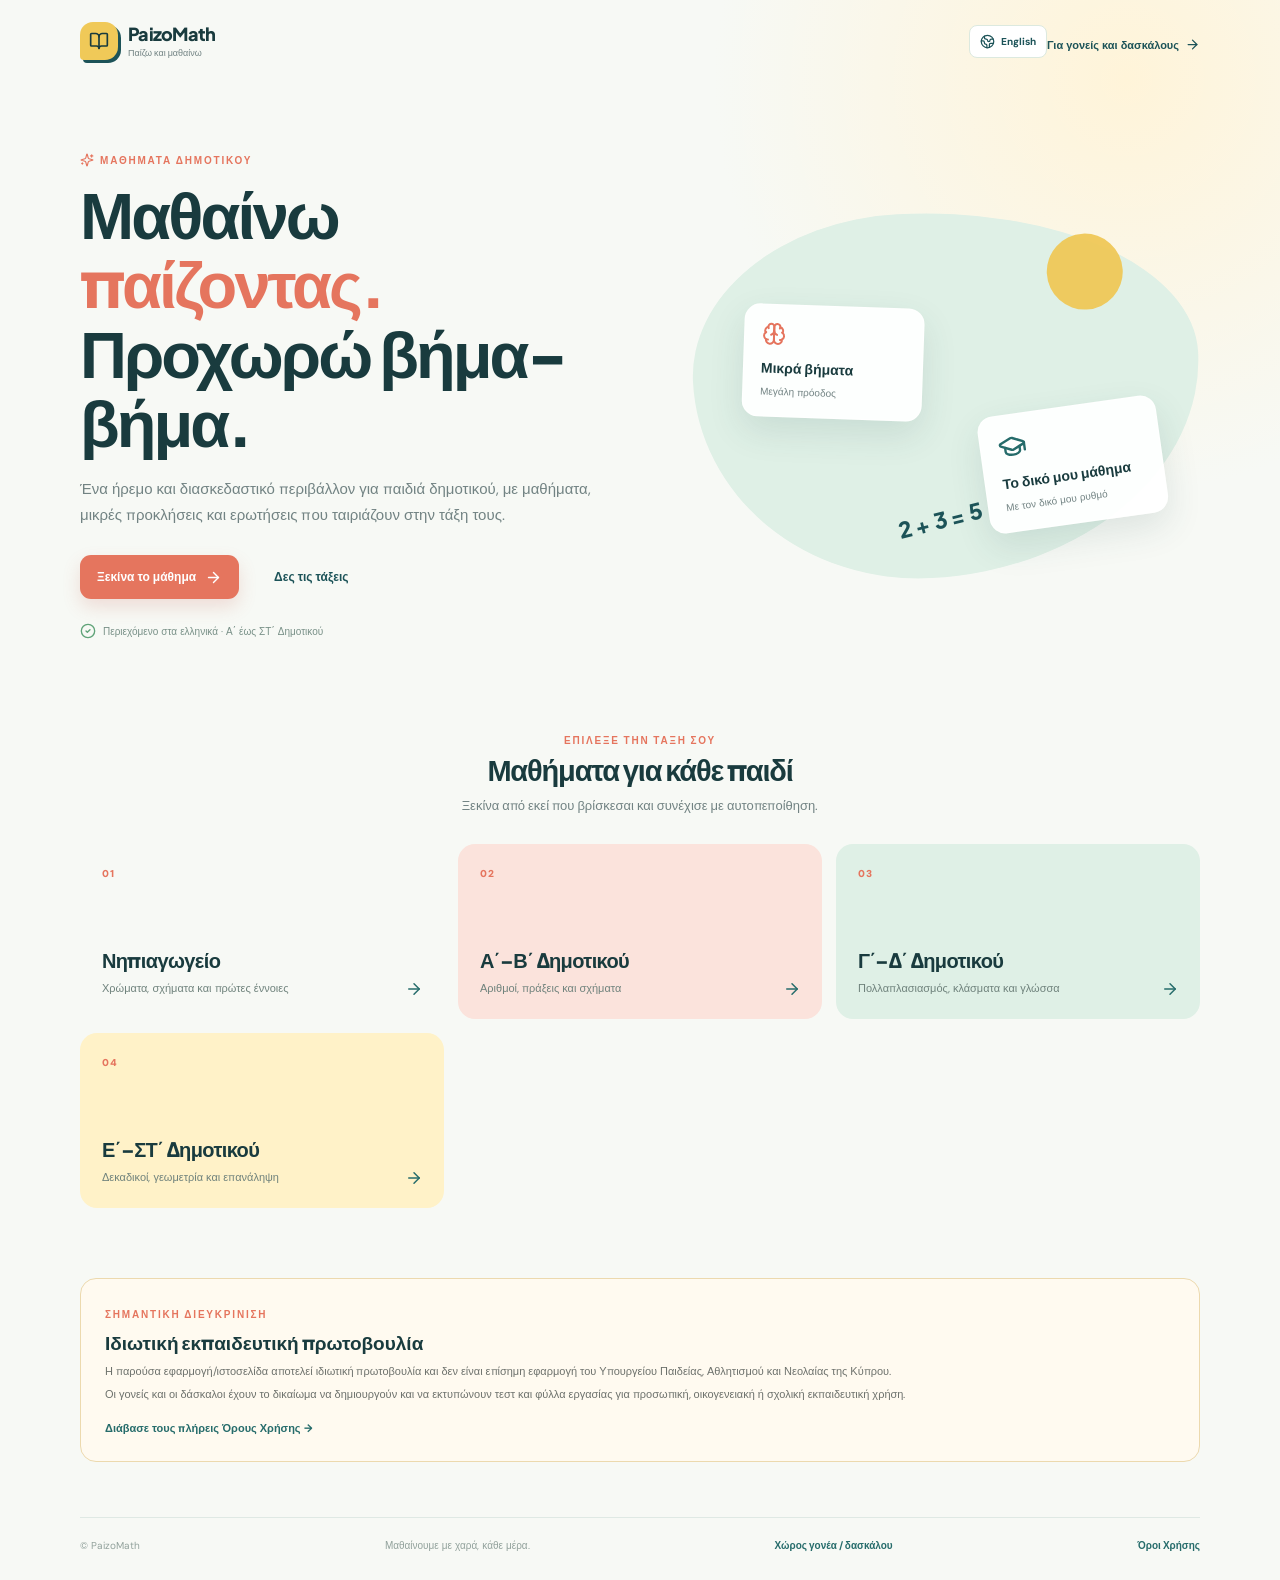
==== index.html @ a21ae7e4 "Add files via upload" ====
<!doctype html>
<html lang="el"><head><meta charset="UTF-8" /><meta name="viewport" content="width=device-width, initial-scale=1.0, maximum-scale=1" /><title>Παίζω και Μαθαίνω — Χάρτης Ύλης</title><meta name="description" content="PaizoMath: διασκεδαστικά μαθήματα για παιδιά Νηπιαγωγείου και Δημοτικού." />  <script type="module" crossorigin src="./assets/index-DRDyid62.js"></script>
  <link rel="stylesheet" crossorigin href="./assets/index-DbWrcReb.css">
</head><body>
  <script id="manus-runtime">window.__MANUS_HOST_DEV__ = false;
(function(){"use strict";var Mr={exports:{}},Kn={};/**
 * @license React
 * react-jsx-runtime.production.js
 *
 * Copyright (c) Meta Platforms, Inc. and affiliates.
 *
 * This source code is licensed under the MIT license found in the
 * LICENSE file in the root directory of this source tree.
 */var $c;function um(){if($c)return Kn;$c=1;var r=Symbol.for("react.transitional.element"),i=Symbol.for("react.fragment");function c(s,d,m){var x=null;if(m!==void 0&&(x=""+m),d.key!==void 0&&(x=""+d.key),"key"in d){m={};for(var R in d)R!=="key"&&(m[R]=d[R])}else m=d;return d=m.ref,{$$typeof:r,type:s,key:x,ref:d!==void 0?d:null,props:m}}return Kn.Fragment=i,Kn.jsx=c,Kn.jsxs=c,Kn}var Fc;function dm(){return Fc||(Fc=1,Mr.exports=um()),Mr.exports}var h=dm(),Ar={exports:{}},Pn={},Rr={exports:{}},Nr={};/**
 * @license React
 * scheduler.production.js
 *
 * Copyright (c) Meta Platforms, Inc. and affiliates.
 *
 * This source code is licensed under the MIT license found in the
 * LICENSE file in the root directory of this source tree.
 */var Ic;function fm(){return Ic||(Ic=1,function(r){function i(A,q){var B=A.length;A.push(q);t:for(;0<B;){var bt=B-1>>>1,p=A[bt];if(0<d(p,q))A[bt]=q,A[B]=p,B=bt;else break t}}function c(A){return A.length===0?null:A[0]}function s(A){if(A.length===0)return null;var q=A[0],B=A.pop();if(B!==q){A[0]=B;t:for(var bt=0,p=A.length,O=p>>>1;bt<O;){var X=2*(bt+1)-1,G=A[X],Z=X+1,st=A[Z];if(0>d(G,B))Z<p&&0>d(st,G)?(A[bt]=st,A[Z]=B,bt=Z):(A[bt]=G,A[X]=B,bt=X);else if(Z<p&&0>d(st,B))A[bt]=st,A[Z]=B,bt=Z;else break t}}return q}function d(A,q){var B=A.sortIndex-q.sortIndex;return B!==0?B:A.id-q.id}if(r.unstable_now=void 0,typeof performance=="object"&&typeof performance.now=="function"){var m=performance;r.unstable_now=function(){return m.now()}}else{var x=Date,R=x.now();r.unstable_now=function(){return x.now()-R}}var C=[],v=[],D=1,j=null,J=3,at=!1,$=!1,nt=!1,ct=!1,ht=typeof setTimeout=="function"?setTimeout:null,St=typeof clearTimeout=="function"?clearTimeout:null,_=typeof setImmediate<"u"?setImmediate:null;function Y(A){for(var q=c(v);q!==null;){if(q.callback===null)s(v);else if(q.startTime<=A)s(v),q.sortIndex=q.expirationTime,i(C,q);else break;q=c(v)}}function H(A){if(nt=!1,Y(A),!$)if(c(C)!==null)$=!0,it||(it=!0,Bt());else{var q=c(v);q!==null&&Mt(H,q.startTime-A)}}var it=!1,rt=-1,V=5,xt=-1;function Be(){return ct?!0:!(r.unstable_now()-xt<V)}function te(){if(ct=!1,it){var A=r.unstable_now();xt=A;var q=!0;try{t:{$=!1,nt&&(nt=!1,St(rt),rt=-1),at=!0;var B=J;try{e:{for(Y(A),j=c(C);j!==null&&!(j.expirationTime>A&&Be());){var bt=j.callback;if(typeof bt=="function"){j.callback=null,J=j.priorityLevel;var p=bt(j.expirationTime<=A);if(A=r.unstable_now(),typeof p=="function"){j.callback=p,Y(A),q=!0;break e}j===c(C)&&s(C),Y(A)}else s(C);j=c(C)}if(j!==null)q=!0;else{var O=c(v);O!==null&&Mt(H,O.startTime-A),q=!1}}break t}finally{j=null,J=B,at=!1}q=void 0}}finally{q?Bt():it=!1}}}var Bt;if(typeof _=="function")Bt=function(){_(te)};else if(typeof MessageChannel<"u"){var me=new MessageChannel,Se=me.port2;me.port1.onmessage=te,Bt=function(){Se.postMessage(null)}}else Bt=function(){ht(te,0)};function Mt(A,q){rt=ht(function(){A(r.unstable_now())},q)}r.unstable_IdlePriority=5,r.unstable_ImmediatePriority=1,r.unstable_LowPriority=4,r.unstable_NormalPriority=3,r.unstable_Profiling=null,r.unstable_UserBlockingPriority=2,r.unstable_cancelCallback=function(A){A.callback=null},r.unstable_forceFrameRate=function(A){0>A||125<A?console.error("forceFrameRate takes a positive int between 0 and 125, forcing frame rates higher than 125 fps is not supported"):V=0<A?Math.floor(1e3/A):5},r.unstable_getCurrentPriorityLevel=function(){return J},r.unstable_next=function(A){switch(J){case 1:case 2:case 3:var q=3;break;default:q=J}var B=J;J=q;try{return A()}finally{J=B}},r.unstable_requestPaint=function(){ct=!0},r.unstable_runWithPriority=function(A,q){switch(A){case 1:case 2:case 3:case 4:case 5:break;default:A=3}var B=J;J=A;try{return q()}finally{J=B}},r.unstable_scheduleCallback=function(A,q,B){var bt=r.unstable_now();switch(typeof B=="object"&&B!==null?(B=B.delay,B=typeof B=="number"&&0<B?bt+B:bt):B=bt,A){case 1:var p=-1;break;case 2:p=250;break;case 5:p=1073741823;break;case 4:p=1e4;break;default:p=5e3}return p=B+p,A={id:D++,callback:q,priorityLevel:A,startTime:B,expirationTime:p,sortIndex:-1},B>bt?(A.sortIndex=B,i(v,A),c(C)===null&&A===c(v)&&(nt?(St(rt),rt=-1):nt=!0,Mt(H,B-bt))):(A.sortIndex=p,i(C,A),$||at||($=!0,it||(it=!0,Bt()))),A},r.unstable_shouldYield=Be,r.unstable_wrapCallback=function(A){var q=J;return function(){var B=J;J=q;try{return A.apply(this,arguments)}finally{J=B}}}}(Nr)),Nr}var tu;function hm(){return tu||(tu=1,Rr.exports=fm()),Rr.exports}var zr={exports:{}},ut={};/**
 * @license React
 * react.production.js
 *
 * Copyright (c) Meta Platforms, Inc. and affiliates.
 *
 * This source code is licensed under the MIT license found in the
 * LICENSE file in the root directory of this source tree.
 */var eu;function mm(){if(eu)return ut;eu=1;var r=Symbol.for("react.transitional.element"),i=Symbol.for("react.portal"),c=Symbol.for("react.fragment"),s=Symbol.for("react.strict_mode"),d=Symbol.for("react.profiler"),m=Symbol.for("react.consumer"),x=Symbol.for("react.context"),R=Symbol.for("react.forward_ref"),C=Symbol.for("react.suspense"),v=Symbol.for("react.memo"),D=Symbol.for("react.lazy"),j=Symbol.iterator;function J(p){return p===null||typeof p!="object"?null:(p=j&&p[j]||p["@@iterator"],typeof p=="function"?p:null)}var at={isMounted:function(){return!1},enqueueForceUpdate:function(){},enqueueReplaceState:function(){},enqueueSetState:function(){}},$=Object.assign,nt={};function ct(p,O,X){this.props=p,this.context=O,this.refs=nt,this.updater=X||at}ct.prototype.isReactComponent={},ct.prototype.setState=function(p,O){if(typeof p!="object"&&typeof p!="function"&&p!=null)throw Error("takes an object of state variables to update or a function which returns an object of state variables.");this.updater.enqueueSetState(this,p,O,"setState")},ct.prototype.forceUpdate=function(p){this.updater.enqueueForceUpdate(this,p,"forceUpdate")};function ht(){}ht.prototype=ct.prototype;function St(p,O,X){this.props=p,this.context=O,this.refs=nt,this.updater=X||at}var _=St.prototype=new ht;_.constructor=St,$(_,ct.prototype),_.isPureReactComponent=!0;var Y=Array.isArray,H={H:null,A:null,T:null,S:null,V:null},it=Object.prototype.hasOwnProperty;function rt(p,O,X,G,Z,st){return X=st.ref,{$$typeof:r,type:p,key:O,ref:X!==void 0?X:null,props:st}}function V(p,O){return rt(p.type,O,void 0,void 0,void 0,p.props)}function xt(p){return typeof p=="object"&&p!==null&&p.$$typeof===r}function Be(p){var O={"=":"=0",":":"=2"};return"$"+p.replace(/[=:]/g,function(X){return O[X]})}var te=/\/+/g;function Bt(p,O){return typeof p=="object"&&p!==null&&p.key!=null?Be(""+p.key):O.toString(36)}function me(){}function Se(p){switch(p.status){case"fulfilled":return p.value;case"rejected":throw p.reason;default:switch(typeof p.status=="string"?p.then(me,me):(p.status="pending",p.then(function(O){p.status==="pending"&&(p.status="fulfilled",p.value=O)},function(O){p.status==="pending"&&(p.status="rejected",p.reason=O)})),p.status){case"fulfilled":return p.value;case"rejected":throw p.reason}}throw p}function Mt(p,O,X,G,Z){var st=typeof p;(st==="undefined"||st==="boolean")&&(p=null);var I=!1;if(p===null)I=!0;else switch(st){case"bigint":case"string":case"number":I=!0;break;case"object":switch(p.$$typeof){case r:case i:I=!0;break;case D:return I=p._init,Mt(I(p._payload),O,X,G,Z)}}if(I)return Z=Z(p),I=G===""?"."+Bt(p,0):G,Y(Z)?(X="",I!=null&&(X=I.replace(te,"$&/")+"/"),Mt(Z,O,X,"",function(Jt){return Jt})):Z!=null&&(xt(Z)&&(Z=V(Z,X+(Z.key==null||p&&p.key===Z.key?"":(""+Z.key).replace(te,"$&/")+"/")+I)),O.push(Z)),1;I=0;var gt=G===""?".":G+":";if(Y(p))for(var Tt=0;Tt<p.length;Tt++)G=p[Tt],st=gt+Bt(G,Tt),I+=Mt(G,O,X,st,Z);else if(Tt=J(p),typeof Tt=="function")for(p=Tt.call(p),Tt=0;!(G=p.next()).done;)G=G.value,st=gt+Bt(G,Tt++),I+=Mt(G,O,X,st,Z);else if(st==="object"){if(typeof p.then=="function")return Mt(Se(p),O,X,G,Z);throw O=String(p),Error("Objects are not valid as a React child (found: "+(O==="[object Object]"?"object with keys {"+Object.keys(p).join(", ")+"}":O)+"). If you meant to render a collection of children, use an array instead.")}return I}function A(p,O,X){if(p==null)return p;var G=[],Z=0;return Mt(p,G,"","",function(st){return O.call(X,st,Z++)}),G}function q(p){if(p._status===-1){var O=p._result;O=O(),O.then(function(X){(p._status===0||p._status===-1)&&(p._status=1,p._result=X)},function(X){(p._status===0||p._status===-1)&&(p._status=2,p._result=X)}),p._status===-1&&(p._status=0,p._result=O)}if(p._status===1)return p._result.default;throw p._result}var B=typeof reportError=="function"?reportError:function(p){if(typeof window=="object"&&typeof window.ErrorEvent=="function"){var O=new window.ErrorEvent("error",{bubbles:!0,cancelable:!0,message:typeof p=="object"&&p!==null&&typeof p.message=="string"?String(p.message):String(p),error:p});if(!window.dispatchEvent(O))return}else if(typeof process=="object"&&typeof process.emit=="function"){process.emit("uncaughtException",p);return}console.error(p)};function bt(){}return ut.Children={map:A,forEach:function(p,O,X){A(p,function(){O.apply(this,arguments)},X)},count:function(p){var O=0;return A(p,function(){O++}),O},toArray:function(p){return A(p,function(O){return O})||[]},only:function(p){if(!xt(p))throw Error("React.Children.only expected to receive a single React element child.");return p}},ut.Component=ct,ut.Fragment=c,ut.Profiler=d,ut.PureComponent=St,ut.StrictMode=s,ut.Suspense=C,ut.__CLIENT_INTERNALS_DO_NOT_USE_OR_WARN_USERS_THEY_CANNOT_UPGRADE=H,ut.__COMPILER_RUNTIME={__proto__:null,c:function(p){return H.H.useMemoCache(p)}},ut.cache=function(p){return function(){return p.apply(null,arguments)}},ut.cloneElement=function(p,O,X){if(p==null)throw Error("The argument must be a React element, but you passed "+p+".");var G=$({},p.props),Z=p.key,st=void 0;if(O!=null)for(I in O.ref!==void 0&&(st=void 0),O.key!==void 0&&(Z=""+O.key),O)!it.call(O,I)||I==="key"||I==="__self"||I==="__source"||I==="ref"&&O.ref===void 0||(G[I]=O[I]);var I=arguments.length-2;if(I===1)G.children=X;else if(1<I){for(var gt=Array(I),Tt=0;Tt<I;Tt++)gt[Tt]=arguments[Tt+2];G.children=gt}return rt(p.type,Z,void 0,void 0,st,G)},ut.createContext=function(p){return p={$$typeof:x,_currentValue:p,_currentValue2:p,_threadCount:0,Provider:null,Consumer:null},p.Provider=p,p.Consumer={$$typeof:m,_context:p},p},ut.createElement=function(p,O,X){var G,Z={},st=null;if(O!=null)for(G in O.key!==void 0&&(st=""+O.key),O)it.call(O,G)&&G!=="key"&&G!=="__self"&&G!=="__source"&&(Z[G]=O[G]);var I=arguments.length-2;if(I===1)Z.children=X;else if(1<I){for(var gt=Array(I),Tt=0;Tt<I;Tt++)gt[Tt]=arguments[Tt+2];Z.children=gt}if(p&&p.defaultProps)for(G in I=p.defaultProps,I)Z[G]===void 0&&(Z[G]=I[G]);return rt(p,st,void 0,void 0,null,Z)},ut.createRef=function(){return{current:null}},ut.forwardRef=function(p){return{$$typeof:R,render:p}},ut.isValidElement=xt,ut.lazy=function(p){return{$$typeof:D,_payload:{_status:-1,_result:p},_init:q}},ut.memo=function(p,O){return{$$typeof:v,type:p,compare:O===void 0?null:O}},ut.startTransition=function(p){var O=H.T,X={};H.T=X;try{var G=p(),Z=H.S;Z!==null&&Z(X,G),typeof G=="object"&&G!==null&&typeof G.then=="function"&&G.then(bt,B)}catch(st){B(st)}finally{H.T=O}},ut.unstable_useCacheRefresh=function(){return H.H.useCacheRefresh()},ut.use=function(p){return H.H.use(p)},ut.useActionState=function(p,O,X){return H.H.useActionState(p,O,X)},ut.useCallback=function(p,O){return H.H.useCallback(p,O)},ut.useContext=function(p){return H.H.useContext(p)},ut.useDebugValue=function(){},ut.useDeferredValue=function(p,O){return H.H.useDeferredValue(p,O)},ut.useEffect=function(p,O,X){var G=H.H;if(typeof X=="function")throw Error("useEffect CRUD overload is not enabled in this build of React.");return G.useEffect(p,O)},ut.useId=function(){return H.H.useId()},ut.useImperativeHandle=function(p,O,X){return H.H.useImperativeHandle(p,O,X)},ut.useInsertionEffect=function(p,O){return H.H.useInsertionEffect(p,O)},ut.useLayoutEffect=function(p,O){return H.H.useLayoutEffect(p,O)},ut.useMemo=function(p,O){return H.H.useMemo(p,O)},ut.useOptimistic=function(p,O){return H.H.useOptimistic(p,O)},ut.useReducer=function(p,O,X){return H.H.useReducer(p,O,X)},ut.useRef=function(p){return H.H.useRef(p)},ut.useState=function(p){return H.H.useState(p)},ut.useSyncExternalStore=function(p,O,X){return H.H.useSyncExternalStore(p,O,X)},ut.useTransition=function(){return H.H.useTransition()},ut.version="19.1.1",ut}var lu;function _r(){return lu||(lu=1,zr.exports=mm()),zr.exports}var kr={exports:{}},he={};/**
 * @license React
 * react-dom.production.js
 *
 * Copyright (c) Meta Platforms, Inc. and affiliates.
 *
 * This source code is licensed under the MIT license found in the
 * LICENSE file in the root directory of this source tree.
 */var au;function gm(){if(au)return he;au=1;var r=_r();function i(C){var v="https://react.dev/errors/"+C;if(1<arguments.length){v+="?args[]="+encodeURIComponent(arguments[1]);for(var D=2;D<arguments.length;D++)v+="&args[]="+encodeURIComponent(arguments[D])}return"Minified React error #"+C+"; visit "+v+" for the full message or use the non-minified dev environment for full errors and additional helpful warnings."}function c(){}var s={d:{f:c,r:function(){throw Error(i(522))},D:c,C:c,L:c,m:c,X:c,S:c,M:c},p:0,findDOMNode:null},d=Symbol.for("react.portal");function m(C,v,D){var j=3<arguments.length&&arguments[3]!==void 0?arguments[3]:null;return{$$typeof:d,key:j==null?null:""+j,children:C,containerInfo:v,implementation:D}}var x=r.__CLIENT_INTERNALS_DO_NOT_USE_OR_WARN_USERS_THEY_CANNOT_UPGRADE;function R(C,v){if(C==="font")return"";if(typeof v=="string")return v==="use-credentials"?v:""}return he.__DOM_INTERNALS_DO_NOT_USE_OR_WARN_USERS_THEY_CANNOT_UPGRADE=s,he.createPortal=function(C,v){var D=2<arguments.length&&arguments[2]!==void 0?arguments[2]:null;if(!v||v.nodeType!==1&&v.nodeType!==9&&v.nodeType!==11)throw Error(i(299));return m(C,v,null,D)},he.flushSync=function(C){var v=x.T,D=s.p;try{if(x.T=null,s.p=2,C)return C()}finally{x.T=v,s.p=D,s.d.f()}},he.preconnect=function(C,v){typeof C=="string"&&(v?(v=v.crossOrigin,v=typeof v=="string"?v==="use-credentials"?v:"":void 0):v=null,s.d.C(C,v))},he.prefetchDNS=function(C){typeof C=="string"&&s.d.D(C)},he.preinit=function(C,v){if(typeof C=="string"&&v&&typeof v.as=="string"){var D=v.as,j=R(D,v.crossOrigin),J=typeof v.integrity=="string"?v.integrity:void 0,at=typeof v.fetchPriority=="string"?v.fetchPriority:void 0;D==="style"?s.d.S(C,typeof v.precedence=="string"?v.precedence:void 0,{crossOrigin:j,integrity:J,fetchPriority:at}):D==="script"&&s.d.X(C,{crossOrigin:j,integrity:J,fetchPriority:at,nonce:typeof v.nonce=="string"?v.nonce:void 0})}},he.preinitModule=function(C,v){if(typeof C=="string")if(typeof v=="object"&&v!==null){if(v.as==null||v.as==="script"){var D=R(v.as,v.crossOrigin);s.d.M(C,{crossOrigin:D,integrity:typeof v.integrity=="string"?v.integrity:void 0,nonce:typeof v.nonce=="string"?v.nonce:void 0})}}else v==null&&s.d.M(C)},he.preload=function(C,v){if(typeof C=="string"&&typeof v=="object"&&v!==null&&typeof v.as=="string"){var D=v.as,j=R(D,v.crossOrigin);s.d.L(C,D,{crossOrigin:j,integrity:typeof v.integrity=="string"?v.integrity:void 0,nonce:typeof v.nonce=="string"?v.nonce:void 0,type:typeof v.type=="string"?v.type:void 0,fetchPriority:typeof v.fetchPriority=="string"?v.fetchPriority:void 0,referrerPolicy:typeof v.referrerPolicy=="string"?v.referrerPolicy:void 0,imageSrcSet:typeof v.imageSrcSet=="string"?v.imageSrcSet:void 0,imageSizes:typeof v.imageSizes=="string"?v.imageSizes:void 0,media:typeof v.media=="string"?v.media:void 0})}},he.preloadModule=function(C,v){if(typeof C=="string")if(v){var D=R(v.as,v.crossOrigin);s.d.m(C,{as:typeof v.as=="string"&&v.as!=="script"?v.as:void 0,crossOrigin:D,integrity:typeof v.integrity=="string"?v.integrity:void 0})}else s.d.m(C)},he.requestFormReset=function(C){s.d.r(C)},he.unstable_batchedUpdates=function(C,v){return C(v)},he.useFormState=function(C,v,D){return x.H.useFormState(C,v,D)},he.useFormStatus=function(){return x.H.useHostTransitionStatus()},he.version="19.1.1",he}var nu;function pm(){if(nu)return kr.exports;nu=1;function r(){if(!(typeof __REACT_DEVTOOLS_GLOBAL_HOOK__>"u"||typeof __REACT_DEVTOOLS_GLOBAL_HOOK__.checkDCE!="function"))try{__REACT_DEVTOOLS_GLOBAL_HOOK__.checkDCE(r)}catch(i){console.error(i)}}return r(),kr.exports=gm(),kr.exports}/**
 * @license React
 * react-dom-client.production.js
 *
 * Copyright (c) Meta Platforms, Inc. and affiliates.
 *
 * This source code is licensed under the MIT license found in the
 * LICENSE file in the root directory of this source tree.
 */var ou;function ym(){if(ou)return Pn;ou=1;var r=hm(),i=_r(),c=pm();function s(t){var e="https://react.dev/errors/"+t;if(1<arguments.length){e+="?args[]="+encodeURIComponent(arguments[1]);for(var l=2;l<arguments.length;l++)e+="&args[]="+encodeURIComponent(arguments[l])}return"Minified React error #"+t+"; visit "+e+" for the full message or use the non-minified dev environment for full errors and additional helpful warnings."}function d(t){return!(!t||t.nodeType!==1&&t.nodeType!==9&&t.nodeType!==11)}function m(t){var e=t,l=t;if(t.alternate)for(;e.return;)e=e.return;else{t=e;do e=t,(e.flags&4098)!==0&&(l=e.return),t=e.return;while(t)}return e.tag===3?l:null}function x(t){if(t.tag===13){var e=t.memoizedState;if(e===null&&(t=t.alternate,t!==null&&(e=t.memoizedState)),e!==null)return e.dehydrated}return null}function R(t){if(m(t)!==t)throw Error(s(188))}function C(t){var e=t.alternate;if(!e){if(e=m(t),e===null)throw Error(s(188));return e!==t?null:t}for(var l=t,a=e;;){var n=l.return;if(n===null)break;var o=n.alternate;if(o===null){if(a=n.return,a!==null){l=a;continue}break}if(n.child===o.child){for(o=n.child;o;){if(o===l)return R(n),t;if(o===a)return R(n),e;o=o.sibling}throw Error(s(188))}if(l.return!==a.return)l=n,a=o;else{for(var u=!1,f=n.child;f;){if(f===l){u=!0,l=n,a=o;break}if(f===a){u=!0,a=n,l=o;break}f=f.sibling}if(!u){for(f=o.child;f;){if(f===l){u=!0,l=o,a=n;break}if(f===a){u=!0,a=o,l=n;break}f=f.sibling}if(!u)throw Error(s(189))}}if(l.alternate!==a)throw Error(s(190))}if(l.tag!==3)throw Error(s(188));return l.stateNode.current===l?t:e}function v(t){var e=t.tag;if(e===5||e===26||e===27||e===6)return t;for(t=t.child;t!==null;){if(e=v(t),e!==null)return e;t=t.sibling}return null}var D=Object.assign,j=Symbol.for("react.element"),J=Symbol.for("react.transitional.element"),at=Symbol.for("react.portal"),$=Symbol.for("react.fragment"),nt=Symbol.for("react.strict_mode"),ct=Symbol.for("react.profiler"),ht=Symbol.for("react.provider"),St=Symbol.for("react.consumer"),_=Symbol.for("react.context"),Y=Symbol.for("react.forward_ref"),H=Symbol.for("react.suspense"),it=Symbol.for("react.suspense_list"),rt=Symbol.for("react.memo"),V=Symbol.for("react.lazy"),xt=Symbol.for("react.activity"),Be=Symbol.for("react.memo_cache_sentinel"),te=Symbol.iterator;function Bt(t){return t===null||typeof t!="object"?null:(t=te&&t[te]||t["@@iterator"],typeof t=="function"?t:null)}var me=Symbol.for("react.client.reference");function Se(t){if(t==null)return null;if(typeof t=="function")return t.$$typeof===me?null:t.displayName||t.name||null;if(typeof t=="string")return t;switch(t){case $:return"Fragment";case ct:return"Profiler";case nt:return"StrictMode";case H:return"Suspense";case it:return"SuspenseList";case xt:return"Activity"}if(typeof t=="object")switch(t.$$typeof){case at:return"Portal";case _:return(t.displayName||"Context")+".Provider";case St:return(t._context.displayName||"Context")+".Consumer";case Y:var e=t.render;return t=t.displayName,t||(t=e.displayName||e.name||"",t=t!==""?"ForwardRef("+t+")":"ForwardRef"),t;case rt:return e=t.displayName||null,e!==null?e:Se(t.type)||"Memo";case V:e=t._payload,t=t._init;try{return Se(t(e))}catch{}}return null}var Mt=Array.isArray,A=i.__CLIENT_INTERNALS_DO_NOT_USE_OR_WARN_USERS_THEY_CANNOT_UPGRADE,q=c.__DOM_INTERNALS_DO_NOT_USE_OR_WARN_USERS_THEY_CANNOT_UPGRADE,B={pending:!1,data:null,method:null,action:null},bt=[],p=-1;function O(t){return{current:t}}function X(t){0>p||(t.current=bt[p],bt[p]=null,p--)}function G(t,e){p++,bt[p]=t.current,t.current=e}var Z=O(null),st=O(null),I=O(null),gt=O(null);function Tt(t,e){switch(G(I,e),G(st,t),G(Z,null),e.nodeType){case 9:case 11:t=(t=e.documentElement)&&(t=t.namespaceURI)?Hh(t):0;break;default:if(t=e.tagName,e=e.namespaceURI)e=Hh(e),t=Uh(e,t);else switch(t){case"svg":t=1;break;case"math":t=2;break;default:t=0}}X(Z),G(Z,t)}function Jt(){X(Z),X(st),X(I)}function Ke(t){t.memoizedState!==null&&G(gt,t);var e=Z.current,l=Uh(e,t.type);e!==l&&(G(st,t),G(Z,l))}function Ce(t){st.current===t&&(X(Z),X(st)),gt.current===t&&(X(gt),Wo._currentValue=B)}var Pe=Object.prototype.hasOwnProperty,yl=r.unstable_scheduleCallback,sn=r.unstable_cancelCallback,Ca=r.unstable_shouldYield,ri=r.unstable_requestPaint,ge=r.unstable_now,si=r.unstable_getCurrentPriorityLevel,Ul=r.unstable_ImmediatePriority,Fn=r.unstable_UserBlockingPriority,nl=r.unstable_NormalPriority,ci=r.unstable_LowPriority,Gl=r.unstable_IdlePriority,ui=r.log,Ea=r.unstable_setDisableYieldValue,ql=null,Wt=null;function Je(t){if(typeof ui=="function"&&Ea(t),Wt&&typeof Wt.setStrictMode=="function")try{Wt.setStrictMode(ql,t)}catch{}}var $t=Math.clz32?Math.clz32:fi,di=Math.log,Ta=Math.LN2;function fi(t){return t>>>=0,t===0?32:31-(di(t)/Ta|0)|0}var L=256,cn=4194304;function vl(t){var e=t&42;if(e!==0)return e;switch(t&-t){case 1:return 1;case 2:return 2;case 4:return 4;case 8:return 8;case 16:return 16;case 32:return 32;case 64:return 64;case 128:return 128;case 256:case 512:case 1024:case 2048:case 4096:case 8192:case 16384:case 32768:case 65536:case 131072:case 262144:case 524288:case 1048576:case 2097152:return t&4194048;case 4194304:case 8388608:case 16777216:case 33554432:return t&62914560;case 67108864:return 67108864;case 134217728:return 134217728;case 268435456:return 268435456;case 536870912:return 536870912;case 1073741824:return 0;default:return t}}function un(t,e,l){var a=t.pendingLanes;if(a===0)return 0;var n=0,o=t.suspendedLanes,u=t.pingedLanes;t=t.warmLanes;var f=a&134217727;return f!==0?(a=f&~o,a!==0?n=vl(a):(u&=f,u!==0?n=vl(u):l||(l=f&~t,l!==0&&(n=vl(l))))):(f=a&~o,f!==0?n=vl(f):u!==0?n=vl(u):l||(l=a&~t,l!==0&&(n=vl(l)))),n===0?0:e!==0&&e!==n&&(e&o)===0&&(o=n&-n,l=e&-e,o>=l||o===32&&(l&4194048)!==0)?e:n}function Dt(t,e){return(t.pendingLanes&~(t.suspendedLanes&~t.pingedLanes)&e)===0}function In(t,e){switch(t){case 1:case 2:case 4:case 8:case 64:return e+250;case 16:case 32:case 128:case 256:case 512:case 1024:case 2048:case 4096:case 8192:case 16384:case 32768:case 65536:case 131072:case 262144:case 524288:case 1048576:case 2097152:return e+5e3;case 4194304:case 8388608:case 16777216:case 33554432:return-1;case 67108864:case 134217728:case 268435456:case 536870912:case 1073741824:return-1;default:return-1}}function to(){var t=L;return L<<=1,(L&4194048)===0&&(L=256),t}function hi(){var t=cn;return cn<<=1,(cn&62914560)===0&&(cn=4194304),t}function eo(t){for(var e=[],l=0;31>l;l++)e.push(t);return e}function Da(t,e){t.pendingLanes|=e,e!==268435456&&(t.suspendedLanes=0,t.pingedLanes=0,t.warmLanes=0)}function Ir(t,e,l,a,n,o){var u=t.pendingLanes;t.pendingLanes=l,t.suspendedLanes=0,t.pingedLanes=0,t.warmLanes=0,t.expiredLanes&=l,t.entangledLanes&=l,t.errorRecoveryDisabledLanes&=l,t.shellSuspendCounter=0;var f=t.entanglements,g=t.expirationTimes,S=t.hiddenUpdates;for(l=u&~l;0<l;){var N=31-$t(l),k=1<<N;f[N]=0,g[N]=-1;var E=S[N];if(E!==null)for(S[N]=null,N=0;N<E.length;N++){var T=E[N];T!==null&&(T.lane&=-536870913)}l&=~k}a!==0&&mi(t,a,0),o!==0&&n===0&&t.tag!==0&&(t.suspendedLanes|=o&~(u&~e))}function mi(t,e,l){t.pendingLanes|=e,t.suspendedLanes&=~e;var a=31-$t(e);t.entangledLanes|=e,t.entanglements[a]=t.entanglements[a]|1073741824|l&4194090}function gi(t,e){var l=t.entangledLanes|=e;for(t=t.entanglements;l;){var a=31-$t(l),n=1<<a;n&e|t[a]&e&&(t[a]|=e),l&=~n}}function lo(t){switch(t){case 2:t=1;break;case 8:t=4;break;case 32:t=16;break;case 256:case 512:case 1024:case 2048:case 4096:case 8192:case 16384:case 32768:case 65536:case 131072:case 262144:case 524288:case 1048576:case 2097152:case 4194304:case 8388608:case 16777216:case 33554432:t=128;break;case 268435456:t=134217728;break;default:t=0}return t}function ao(t){return t&=-t,2<t?8<t?(t&134217727)!==0?32:268435456:8:2}function pi(){var t=q.p;return t!==0?t:(t=window.event,t===void 0?32:nm(t.type))}function ts(t,e){var l=q.p;try{return q.p=t,e()}finally{q.p=l}}var ol=Math.random().toString(36).slice(2),ee="__reactFiber$"+ol,pe="__reactProps$"+ol,Yl="__reactContainer$"+ol,no="__reactEvents$"+ol,es="__reactListeners$"+ol,ls="__reactHandles$"+ol,yi="__reactResources$"+ol,Ma="__reactMarker$"+ol;function oo(t){delete t[ee],delete t[pe],delete t[no],delete t[es],delete t[ls]}function Vl(t){var e=t[ee];if(e)return e;for(var l=t.parentNode;l;){if(e=l[Yl]||l[ee]){if(l=e.alternate,e.child!==null||l!==null&&l.child!==null)for(t=Vh(t);t!==null;){if(l=t[ee])return l;t=Vh(t)}return e}t=l,l=t.parentNode}return null}function Xl(t){if(t=t[ee]||t[Yl]){var e=t.tag;if(e===5||e===6||e===13||e===26||e===27||e===3)return t}return null}function Aa(t){var e=t.tag;if(e===5||e===26||e===27||e===6)return t.stateNode;throw Error(s(33))}function Zl(t){var e=t[yi];return e||(e=t[yi]={hoistableStyles:new Map,hoistableScripts:new Map}),e}function Vt(t){t[Ma]=!0}var vi=new Set,bi={};function bl(t,e){We(t,e),We(t+"Capture",e)}function We(t,e){for(bi[t]=e,t=0;t<e.length;t++)vi.add(e[t])}var as=RegExp("^[:A-Z_a-z\\u00C0-\\u00D6\\u00D8-\\u00F6\\u00F8-\\u02FF\\u0370-\\u037D\\u037F-\\u1FFF\\u200C-\\u200D\\u2070-\\u218F\\u2C00-\\u2FEF\\u3001-\\uD7FF\\uF900-\\uFDCF\\uFDF0-\\uFFFD][:A-Z_a-z\\u00C0-\\u00D6\\u00D8-\\u00F6\\u00F8-\\u02FF\\u0370-\\u037D\\u037F-\\u1FFF\\u200C-\\u200D\\u2070-\\u218F\\u2C00-\\u2FEF\\u3001-\\uD7FF\\uF900-\\uFDCF\\uFDF0-\\uFFFD\\-.0-9\\u00B7\\u0300-\\u036F\\u203F-\\u2040]*$"),xi={},wi={};function Ra(t){return Pe.call(wi,t)?!0:Pe.call(xi,t)?!1:as.test(t)?wi[t]=!0:(xi[t]=!0,!1)}function M(t,e,l){if(Ra(e))if(l===null)t.removeAttribute(e);else{switch(typeof l){case"undefined":case"function":case"symbol":t.removeAttribute(e);return;case"boolean":var a=e.toLowerCase().slice(0,5);if(a!=="data-"&&a!=="aria-"){t.removeAttribute(e);return}}t.setAttribute(e,""+l)}}function tt(t,e,l){if(l===null)t.removeAttribute(e);else{switch(typeof l){case"undefined":case"function":case"symbol":case"boolean":t.removeAttribute(e);return}t.setAttribute(e,""+l)}}function Ot(t,e,l,a){if(a===null)t.removeAttribute(l);else{switch(typeof a){case"undefined":case"function":case"symbol":case"boolean":t.removeAttribute(l);return}t.setAttributeNS(e,l,""+a)}}var le,Ee;function ae(t){if(le===void 0)try{throw Error()}catch(l){var e=l.stack.trim().match(/\n( *(at )?)/);le=e&&e[1]||"",Ee=-1<l.stack.indexOf(`
    at`)?" (<anonymous>)":-1<l.stack.indexOf("@")?"@unknown:0:0":""}return`
`+le+t+Ee}var Le=!1;function He(t,e){if(!t||Le)return"";Le=!0;var l=Error.prepareStackTrace;Error.prepareStackTrace=void 0;try{var a={DetermineComponentFrameRoot:function(){try{if(e){var k=function(){throw Error()};if(Object.defineProperty(k.prototype,"props",{set:function(){throw Error()}}),typeof Reflect=="object"&&Reflect.construct){try{Reflect.construct(k,[])}catch(T){var E=T}Reflect.construct(t,[],k)}else{try{k.call()}catch(T){E=T}t.call(k.prototype)}}else{try{throw Error()}catch(T){E=T}(k=t())&&typeof k.catch=="function"&&k.catch(function(){})}}catch(T){if(T&&E&&typeof T.stack=="string")return[T.stack,E.stack]}return[null,null]}};a.DetermineComponentFrameRoot.displayName="DetermineComponentFrameRoot";var n=Object.getOwnPropertyDescriptor(a.DetermineComponentFrameRoot,"name");n&&n.configurable&&Object.defineProperty(a.DetermineComponentFrameRoot,"name",{value:"DetermineComponentFrameRoot"});var o=a.DetermineComponentFrameRoot(),u=o[0],f=o[1];if(u&&f){var g=u.split(`
`),S=f.split(`
`);for(n=a=0;a<g.length&&!g[a].includes("DetermineComponentFrameRoot");)a++;for(;n<S.length&&!S[n].includes("DetermineComponentFrameRoot");)n++;if(a===g.length||n===S.length)for(a=g.length-1,n=S.length-1;1<=a&&0<=n&&g[a]!==S[n];)n--;for(;1<=a&&0<=n;a--,n--)if(g[a]!==S[n]){if(a!==1||n!==1)do if(a--,n--,0>n||g[a]!==S[n]){var N=`
`+g[a].replace(" at new "," at ");return t.displayName&&N.includes("<anonymous>")&&(N=N.replace("<anonymous>",t.displayName)),N}while(1<=a&&0<=n);break}}}finally{Le=!1,Error.prepareStackTrace=l}return(l=t?t.displayName||t.name:"")?ae(l):""}function Ql(t){switch(t.tag){case 26:case 27:case 5:return ae(t.type);case 16:return ae("Lazy");case 13:return ae("Suspense");case 19:return ae("SuspenseList");case 0:case 15:return He(t.type,!1);case 11:return He(t.type.render,!1);case 1:return He(t.type,!0);case 31:return ae("Activity");default:return""}}function xl(t){try{var e="";do e+=Ql(t),t=t.return;while(t);return e}catch(l){return`
Error generating stack: `+l.message+`
`+l.stack}}function Xt(t){switch(typeof t){case"bigint":case"boolean":case"number":case"string":case"undefined":return t;case"object":return t;default:return""}}function il(t){var e=t.type;return(t=t.nodeName)&&t.toLowerCase()==="input"&&(e==="checkbox"||e==="radio")}function ve(t){var e=il(t)?"checked":"value",l=Object.getOwnPropertyDescriptor(t.constructor.prototype,e),a=""+t[e];if(!t.hasOwnProperty(e)&&typeof l<"u"&&typeof l.get=="function"&&typeof l.set=="function"){var n=l.get,o=l.set;return Object.defineProperty(t,e,{configurable:!0,get:function(){return n.call(this)},set:function(u){a=""+u,o.call(this,u)}}),Object.defineProperty(t,e,{enumerable:l.enumerable}),{getValue:function(){return a},setValue:function(u){a=""+u},stopTracking:function(){t._valueTracker=null,delete t[e]}}}}function re(t){t._valueTracker||(t._valueTracker=ve(t))}function rl(t){if(!t)return!1;var e=t._valueTracker;if(!e)return!0;var l=e.getValue(),a="";return t&&(a=il(t)?t.checked?"true":"false":t.value),t=a,t!==l?(e.setValue(t),!0):!1}function wl(t){if(t=t||(typeof document<"u"?document:void 0),typeof t>"u")return null;try{return t.activeElement||t.body}catch{return t.body}}var dn=/[\n"\\]/g;function se(t){return t.replace(dn,function(e){return"\\"+e.charCodeAt(0).toString(16)+" "})}function Kl(t,e,l,a,n,o,u,f){t.name="",u!=null&&typeof u!="function"&&typeof u!="symbol"&&typeof u!="boolean"?t.type=u:t.removeAttribute("type"),e!=null?u==="number"?(e===0&&t.value===""||t.value!=e)&&(t.value=""+Xt(e)):t.value!==""+Xt(e)&&(t.value=""+Xt(e)):u!=="submit"&&u!=="reset"||t.removeAttribute("value"),e!=null?Pl(t,u,Xt(e)):l!=null?Pl(t,u,Xt(l)):a!=null&&t.removeAttribute("value"),n==null&&o!=null&&(t.defaultChecked=!!o),n!=null&&(t.checked=n&&typeof n!="function"&&typeof n!="symbol"),f!=null&&typeof f!="function"&&typeof f!="symbol"&&typeof f!="boolean"?t.name=""+Xt(f):t.removeAttribute("name")}function Na(t,e,l,a,n,o,u,f){if(o!=null&&typeof o!="function"&&typeof o!="symbol"&&typeof o!="boolean"&&(t.type=o),e!=null||l!=null){if(!(o!=="submit"&&o!=="reset"||e!=null))return;l=l!=null?""+Xt(l):"",e=e!=null?""+Xt(e):l,f||e===t.value||(t.value=e),t.defaultValue=e}a=a??n,a=typeof a!="function"&&typeof a!="symbol"&&!!a,t.checked=f?t.checked:!!a,t.defaultChecked=!!a,u!=null&&typeof u!="function"&&typeof u!="symbol"&&typeof u!="boolean"&&(t.name=u)}function Pl(t,e,l){e==="number"&&wl(t.ownerDocument)===t||t.defaultValue===""+l||(t.defaultValue=""+l)}function $e(t,e,l,a){if(t=t.options,e){e={};for(var n=0;n<l.length;n++)e["$"+l[n]]=!0;for(l=0;l<t.length;l++)n=e.hasOwnProperty("$"+t[l].value),t[l].selected!==n&&(t[l].selected=n),n&&a&&(t[l].defaultSelected=!0)}else{for(l=""+Xt(l),e=null,n=0;n<t.length;n++){if(t[n].value===l){t[n].selected=!0,a&&(t[n].defaultSelected=!0);return}e!==null||t[n].disabled||(e=t[n])}e!==null&&(e.selected=!0)}}function za(t,e,l){if(e!=null&&(e=""+Xt(e),e!==t.value&&(t.value=e),l==null)){t.defaultValue!==e&&(t.defaultValue=e);return}t.defaultValue=l!=null?""+Xt(l):""}function _a(t,e,l,a){if(e==null){if(a!=null){if(l!=null)throw Error(s(92));if(Mt(a)){if(1<a.length)throw Error(s(93));a=a[0]}l=a}l==null&&(l=""),e=l}l=Xt(e),t.defaultValue=l,a=t.textContent,a===l&&a!==""&&a!==null&&(t.value=a)}function Fe(t,e){if(e){var l=t.firstChild;if(l&&l===t.lastChild&&l.nodeType===3){l.nodeValue=e;return}}t.textContent=e}var fn=new Set("animationIterationCount aspectRatio borderImageOutset borderImageSlice borderImageWidth boxFlex boxFlexGroup boxOrdinalGroup columnCount columns flex flexGrow flexPositive flexShrink flexNegative flexOrder gridArea gridRow gridRowEnd gridRowSpan gridRowStart gridColumn gridColumnEnd gridColumnSpan gridColumnStart fontWeight lineClamp lineHeight opacity order orphans scale tabSize widows zIndex zoom fillOpacity floodOpacity stopOpacity strokeDasharray strokeDashoffset strokeMiterlimit strokeOpacity strokeWidth MozAnimationIterationCount MozBoxFlex MozBoxFlexGroup MozLineClamp msAnimationIterationCount msFlex msZoom msFlexGrow msFlexNegative msFlexOrder msFlexPositive msFlexShrink msGridColumn msGridColumnSpan msGridRow msGridRowSpan WebkitAnimationIterationCount WebkitBoxFlex WebKitBoxFlexGroup WebkitBoxOrdinalGroup WebkitColumnCount WebkitColumns WebkitFlex WebkitFlexGrow WebkitFlexPositive WebkitFlexShrink WebkitLineClamp".split(" "));function ka(t,e,l){var a=e.indexOf("--")===0;l==null||typeof l=="boolean"||l===""?a?t.setProperty(e,""):e==="float"?t.cssFloat="":t[e]="":a?t.setProperty(e,l):typeof l!="number"||l===0||fn.has(e)?e==="float"?t.cssFloat=l:t[e]=(""+l).trim():t[e]=l+"px"}function Oa(t,e,l){if(e!=null&&typeof e!="object")throw Error(s(62));if(t=t.style,l!=null){for(var a in l)!l.hasOwnProperty(a)||e!=null&&e.hasOwnProperty(a)||(a.indexOf("--")===0?t.setProperty(a,""):a==="float"?t.cssFloat="":t[a]="");for(var n in e)a=e[n],e.hasOwnProperty(n)&&l[n]!==a&&ka(t,n,a)}else for(var o in e)e.hasOwnProperty(o)&&ka(t,o,e[o])}function ja(t){if(t.indexOf("-")===-1)return!1;switch(t){case"annotation-xml":case"color-profile":case"font-face":case"font-face-src":case"font-face-uri":case"font-face-format":case"font-face-name":case"missing-glyph":return!1;default:return!0}}var Si=new Map([["acceptCharset","accept-charset"],["htmlFor","for"],["httpEquiv","http-equiv"],["crossOrigin","crossorigin"],["accentHeight","accent-height"],["alignmentBaseline","alignment-baseline"],["arabicForm","arabic-form"],["baselineShift","baseline-shift"],["capHeight","cap-height"],["clipPath","clip-path"],["clipRule","clip-rule"],["colorInterpolation","color-interpolation"],["colorInterpolationFilters","color-interpolation-filters"],["colorProfile","color-profile"],["colorRendering","color-rendering"],["dominantBaseline","dominant-baseline"],["enableBackground","enable-background"],["fillOpacity","fill-opacity"],["fillRule","fill-rule"],["floodColor","flood-color"],["floodOpacity","flood-opacity"],["fontFamily","font-family"],["fontSize","font-size"],["fontSizeAdjust","font-size-adjust"],["fontStretch","font-stretch"],["fontStyle","font-style"],["fontVariant","font-variant"],["fontWeight","font-weight"],["glyphName","glyph-name"],["glyphOrientationHorizontal","glyph-orientation-horizontal"],["glyphOrientationVertical","glyph-orientation-vertical"],["horizAdvX","horiz-adv-x"],["horizOriginX","horiz-origin-x"],["imageRendering","image-rendering"],["letterSpacing","letter-spacing"],["lightingColor","lighting-color"],["markerEnd","marker-end"],["markerMid","marker-mid"],["markerStart","marker-start"],["overlinePosition","overline-position"],["overlineThickness","overline-thickness"],["paintOrder","paint-order"],["panose-1","panose-1"],["pointerEvents","pointer-events"],["renderingIntent","rendering-intent"],["shapeRendering","shape-rendering"],["stopColor","stop-color"],["stopOpacity","stop-opacity"],["strikethroughPosition","strikethrough-position"],["strikethroughThickness","strikethrough-thickness"],["strokeDasharray","stroke-dasharray"],["strokeDashoffset","stroke-dashoffset"],["strokeLinecap","stroke-linecap"],["strokeLinejoin","stroke-linejoin"],["strokeMiterlimit","stroke-miterlimit"],["strokeOpacity","stroke-opacity"],["strokeWidth","stroke-width"],["textAnchor","text-anchor"],["textDecoration","text-decoration"],["textRendering","text-rendering"],["transformOrigin","transform-origin"],["underlinePosition","underline-position"],["underlineThickness","underline-thickness"],["unicodeBidi","unicode-bidi"],["unicodeRange","unicode-range"],["unitsPerEm","units-per-em"],["vAlphabetic","v-alphabetic"],["vHanging","v-hanging"],["vIdeographic","v-ideographic"],["vMathematical","v-mathematical"],["vectorEffect","vector-effect"],["vertAdvY","vert-adv-y"],["vertOriginX","vert-origin-x"],["vertOriginY","vert-origin-y"],["wordSpacing","word-spacing"],["writingMode","writing-mode"],["xmlnsXlink","xmlns:xlink"],["xHeight","x-height"]]),Ci=/^[\u0000-\u001F ]*j[\r\n\t]*a[\r\n\t]*v[\r\n\t]*a[\r\n\t]*s[\r\n\t]*c[\r\n\t]*r[\r\n\t]*i[\r\n\t]*p[\r\n\t]*t[\r\n\t]*:/i;function Ba(t){return Ci.test(""+t)?"javascript:throw new Error('React has blocked a javascript: URL as a security precaution.')":t}var hn=null;function mn(t){return t=t.target||t.srcElement||window,t.correspondingUseElement&&(t=t.correspondingUseElement),t.nodeType===3?t.parentNode:t}var Sl=null,Cl=null;function io(t){var e=Xl(t);if(e&&(t=e.stateNode)){var l=t[pe]||null;t:switch(t=e.stateNode,e.type){case"input":if(Kl(t,l.value,l.defaultValue,l.defaultValue,l.checked,l.defaultChecked,l.type,l.name),e=l.name,l.type==="radio"&&e!=null){for(l=t;l.parentNode;)l=l.parentNode;for(l=l.querySelectorAll('input[name="'+se(""+e)+'"][type="radio"]'),e=0;e<l.length;e++){var a=l[e];if(a!==t&&a.form===t.form){var n=a[pe]||null;if(!n)throw Error(s(90));Kl(a,n.value,n.defaultValue,n.defaultValue,n.checked,n.defaultChecked,n.type,n.name)}}for(e=0;e<l.length;e++)a=l[e],a.form===t.form&&rl(a)}break t;case"textarea":za(t,l.value,l.defaultValue);break t;case"select":e=l.value,e!=null&&$e(t,!!l.multiple,e,!1)}}}var gn=!1;function ro(t,e,l){if(gn)return t(e,l);gn=!0;try{var a=t(e);return a}finally{if(gn=!1,(Sl!==null||Cl!==null)&&(ir(),Sl&&(e=Sl,t=Cl,Cl=Sl=null,io(e),t)))for(e=0;e<t.length;e++)io(t[e])}}function Jl(t,e){var l=t.stateNode;if(l===null)return null;var a=l[pe]||null;if(a===null)return null;l=a[e];t:switch(e){case"onClick":case"onClickCapture":case"onDoubleClick":case"onDoubleClickCapture":case"onMouseDown":case"onMouseDownCapture":case"onMouseMove":case"onMouseMoveCapture":case"onMouseUp":case"onMouseUpCapture":case"onMouseEnter":(a=!a.disabled)||(t=t.type,a=!(t==="button"||t==="input"||t==="select"||t==="textarea")),t=!a;break t;default:t=!1}if(t)return null;if(l&&typeof l!="function")throw Error(s(231,e,typeof l));return l}var Ue=!(typeof window>"u"||typeof window.document>"u"||typeof window.document.createElement>"u"),pn=!1;if(Ue)try{var Wl={};Object.defineProperty(Wl,"passive",{get:function(){pn=!0}}),window.addEventListener("test",Wl,Wl),window.removeEventListener("test",Wl,Wl)}catch{pn=!1}var Ie=null,yn=null,La=null;function so(){if(La)return La;var t,e=yn,l=e.length,a,n="value"in Ie?Ie.value:Ie.textContent,o=n.length;for(t=0;t<l&&e[t]===n[t];t++);var u=l-t;for(a=1;a<=u&&e[l-a]===n[o-a];a++);return La=n.slice(t,1<a?1-a:void 0)}function Ha(t){var e=t.keyCode;return"charCode"in t?(t=t.charCode,t===0&&e===13&&(t=13)):t=e,t===10&&(t=13),32<=t||t===13?t:0}function Ua(){return!0}function co(){return!1}function ce(t){function e(l,a,n,o,u){this._reactName=l,this._targetInst=n,this.type=a,this.nativeEvent=o,this.target=u,this.currentTarget=null;for(var f in t)t.hasOwnProperty(f)&&(l=t[f],this[f]=l?l(o):o[f]);return this.isDefaultPrevented=(o.defaultPrevented!=null?o.defaultPrevented:o.returnValue===!1)?Ua:co,this.isPropagationStopped=co,this}return D(e.prototype,{preventDefault:function(){this.defaultPrevented=!0;var l=this.nativeEvent;l&&(l.preventDefault?l.preventDefault():typeof l.returnValue!="unknown"&&(l.returnValue=!1),this.isDefaultPrevented=Ua)},stopPropagation:function(){var l=this.nativeEvent;l&&(l.stopPropagation?l.stopPropagation():typeof l.cancelBubble!="unknown"&&(l.cancelBubble=!0),this.isPropagationStopped=Ua)},persist:function(){},isPersistent:Ua}),e}var sl={eventPhase:0,bubbles:0,cancelable:0,timeStamp:function(t){return t.timeStamp||Date.now()},defaultPrevented:0,isTrusted:0},Ga=ce(sl),$l=D({},sl,{view:0,detail:0}),Ei=ce($l),Ti,uo,fo,Di=D({},$l,{screenX:0,screenY:0,clientX:0,clientY:0,pageX:0,pageY:0,ctrlKey:0,shiftKey:0,altKey:0,metaKey:0,getModifierState:os,button:0,buttons:0,relatedTarget:function(t){return t.relatedTarget===void 0?t.fromElement===t.srcElement?t.toElement:t.fromElement:t.relatedTarget},movementX:function(t){return"movementX"in t?t.movementX:(t!==fo&&(fo&&t.type==="mousemove"?(Ti=t.screenX-fo.screenX,uo=t.screenY-fo.screenY):uo=Ti=0,fo=t),Ti)},movementY:function(t){return"movementY"in t?t.movementY:uo}}),Vu=ce(Di),D0=D({},Di,{dataTransfer:0}),M0=ce(D0),A0=D({},$l,{relatedTarget:0}),ns=ce(A0),R0=D({},sl,{animationName:0,elapsedTime:0,pseudoElement:0}),N0=ce(R0),z0=D({},sl,{clipboardData:function(t){return"clipboardData"in t?t.clipboardData:window.clipboardData}}),_0=ce(z0),k0=D({},sl,{data:0}),Xu=ce(k0),O0={Esc:"Escape",Spacebar:" ",Left:"ArrowLeft",Up:"ArrowUp",Right:"ArrowRight",Down:"ArrowDown",Del:"Delete",Win:"OS",Menu:"ContextMenu",Apps:"ContextMenu",Scroll:"ScrollLock",MozPrintableKey:"Unidentified"},j0={8:"Backspace",9:"Tab",12:"Clear",13:"Enter",16:"Shift",17:"Control",18:"Alt",19:"Pause",20:"CapsLock",27:"Escape",32:" ",33:"PageUp",34:"PageDown",35:"End",36:"Home",37:"ArrowLeft",38:"ArrowUp",39:"ArrowRight",40:"ArrowDown",45:"Insert",46:"Delete",112:"F1",113:"F2",114:"F3",115:"F4",116:"F5",117:"F6",118:"F7",119:"F8",120:"F9",121:"F10",122:"F11",123:"F12",144:"NumLock",145:"ScrollLock",224:"Meta"},B0={Alt:"altKey",Control:"ctrlKey",Meta:"metaKey",Shift:"shiftKey"};function L0(t){var e=this.nativeEvent;return e.getModifierState?e.getModifierState(t):(t=B0[t])?!!e[t]:!1}function os(){return L0}var H0=D({},$l,{key:function(t){if(t.key){var e=O0[t.key]||t.key;if(e!=="Unidentified")return e}return t.type==="keypress"?(t=Ha(t),t===13?"Enter":String.fromCharCode(t)):t.type==="keydown"||t.type==="keyup"?j0[t.keyCode]||"Unidentified":""},code:0,location:0,ctrlKey:0,shiftKey:0,altKey:0,metaKey:0,repeat:0,locale:0,getModifierState:os,charCode:function(t){return t.type==="keypress"?Ha(t):0},keyCode:function(t){return t.type==="keydown"||t.type==="keyup"?t.keyCode:0},which:function(t){return t.type==="keypress"?Ha(t):t.type==="keydown"||t.type==="keyup"?t.keyCode:0}}),U0=ce(H0),G0=D({},Di,{pointerId:0,width:0,height:0,pressure:0,tangentialPressure:0,tiltX:0,tiltY:0,twist:0,pointerType:0,isPrimary:0}),Zu=ce(G0),q0=D({},$l,{touches:0,targetTouches:0,changedTouches:0,altKey:0,metaKey:0,ctrlKey:0,shiftKey:0,getModifierState:os}),Y0=ce(q0),V0=D({},sl,{propertyName:0,elapsedTime:0,pseudoElement:0}),X0=ce(V0),Z0=D({},Di,{deltaX:function(t){return"deltaX"in t?t.deltaX:"wheelDeltaX"in t?-t.wheelDeltaX:0},deltaY:function(t){return"deltaY"in t?t.deltaY:"wheelDeltaY"in t?-t.wheelDeltaY:"wheelDelta"in t?-t.wheelDelta:0},deltaZ:0,deltaMode:0}),Q0=ce(Z0),K0=D({},sl,{newState:0,oldState:0}),P0=ce(K0),J0=[9,13,27,32],is=Ue&&"CompositionEvent"in window,ho=null;Ue&&"documentMode"in document&&(ho=document.documentMode);var W0=Ue&&"TextEvent"in window&&!ho,Qu=Ue&&(!is||ho&&8<ho&&11>=ho),Ku=" ",Pu=!1;function Ju(t,e){switch(t){case"keyup":return J0.indexOf(e.keyCode)!==-1;case"keydown":return e.keyCode!==229;case"keypress":case"mousedown":case"focusout":return!0;default:return!1}}function Wu(t){return t=t.detail,typeof t=="object"&&"data"in t?t.data:null}var vn=!1;function $0(t,e){switch(t){case"compositionend":return Wu(e);case"keypress":return e.which!==32?null:(Pu=!0,Ku);case"textInput":return t=e.data,t===Ku&&Pu?null:t;default:return null}}function F0(t,e){if(vn)return t==="compositionend"||!is&&Ju(t,e)?(t=so(),La=yn=Ie=null,vn=!1,t):null;switch(t){case"paste":return null;case"keypress":if(!(e.ctrlKey||e.altKey||e.metaKey)||e.ctrlKey&&e.altKey){if(e.char&&1<e.char.length)return e.char;if(e.which)return String.fromCharCode(e.which)}return null;case"compositionend":return Qu&&e.locale!=="ko"?null:e.data;default:return null}}var I0={color:!0,date:!0,datetime:!0,"datetime-local":!0,email:!0,month:!0,number:!0,password:!0,range:!0,search:!0,tel:!0,text:!0,time:!0,url:!0,week:!0};function $u(t){var e=t&&t.nodeName&&t.nodeName.toLowerCase();return e==="input"?!!I0[t.type]:e==="textarea"}function Fu(t,e,l,a){Sl?Cl?Cl.push(a):Cl=[a]:Sl=a,e=fr(e,"onChange"),0<e.length&&(l=new Ga("onChange","change",null,l,a),t.push({event:l,listeners:e}))}var mo=null,go=null;function t1(t){kh(t,0)}function Mi(t){var e=Aa(t);if(rl(e))return t}function Iu(t,e){if(t==="change")return e}var td=!1;if(Ue){var rs;if(Ue){var ss="oninput"in document;if(!ss){var ed=document.createElement("div");ed.setAttribute("oninput","return;"),ss=typeof ed.oninput=="function"}rs=ss}else rs=!1;td=rs&&(!document.documentMode||9<document.documentMode)}function ld(){mo&&(mo.detachEvent("onpropertychange",ad),go=mo=null)}function ad(t){if(t.propertyName==="value"&&Mi(go)){var e=[];Fu(e,go,t,mn(t)),ro(t1,e)}}function e1(t,e,l){t==="focusin"?(ld(),mo=e,go=l,mo.attachEvent("onpropertychange",ad)):t==="focusout"&&ld()}function l1(t){if(t==="selectionchange"||t==="keyup"||t==="keydown")return Mi(go)}function a1(t,e){if(t==="click")return Mi(e)}function n1(t,e){if(t==="input"||t==="change")return Mi(e)}function o1(t,e){return t===e&&(t!==0||1/t===1/e)||t!==t&&e!==e}var Re=typeof Object.is=="function"?Object.is:o1;function po(t,e){if(Re(t,e))return!0;if(typeof t!="object"||t===null||typeof e!="object"||e===null)return!1;var l=Object.keys(t),a=Object.keys(e);if(l.length!==a.length)return!1;for(a=0;a<l.length;a++){var n=l[a];if(!Pe.call(e,n)||!Re(t[n],e[n]))return!1}return!0}function nd(t){for(;t&&t.firstChild;)t=t.firstChild;return t}function od(t,e){var l=nd(t);t=0;for(var a;l;){if(l.nodeType===3){if(a=t+l.textContent.length,t<=e&&a>=e)return{node:l,offset:e-t};t=a}t:{for(;l;){if(l.nextSibling){l=l.nextSibling;break t}l=l.parentNode}l=void 0}l=nd(l)}}function id(t,e){return t&&e?t===e?!0:t&&t.nodeType===3?!1:e&&e.nodeType===3?id(t,e.parentNode):"contains"in t?t.contains(e):t.compareDocumentPosition?!!(t.compareDocumentPosition(e)&16):!1:!1}function rd(t){t=t!=null&&t.ownerDocument!=null&&t.ownerDocument.defaultView!=null?t.ownerDocument.defaultView:window;for(var e=wl(t.document);e instanceof t.HTMLIFrameElement;){try{var l=typeof e.contentWindow.location.href=="string"}catch{l=!1}if(l)t=e.contentWindow;else break;e=wl(t.document)}return e}function cs(t){var e=t&&t.nodeName&&t.nodeName.toLowerCase();return e&&(e==="input"&&(t.type==="text"||t.type==="search"||t.type==="tel"||t.type==="url"||t.type==="password")||e==="textarea"||t.contentEditable==="true")}var i1=Ue&&"documentMode"in document&&11>=document.documentMode,bn=null,us=null,yo=null,ds=!1;function sd(t,e,l){var a=l.window===l?l.document:l.nodeType===9?l:l.ownerDocument;ds||bn==null||bn!==wl(a)||(a=bn,"selectionStart"in a&&cs(a)?a={start:a.selectionStart,end:a.selectionEnd}:(a=(a.ownerDocument&&a.ownerDocument.defaultView||window).getSelection(),a={anchorNode:a.anchorNode,anchorOffset:a.anchorOffset,focusNode:a.focusNode,focusOffset:a.focusOffset}),yo&&po(yo,a)||(yo=a,a=fr(us,"onSelect"),0<a.length&&(e=new Ga("onSelect","select",null,e,l),t.push({event:e,listeners:a}),e.target=bn)))}function qa(t,e){var l={};return l[t.toLowerCase()]=e.toLowerCase(),l["Webkit"+t]="webkit"+e,l["Moz"+t]="moz"+e,l}var xn={animationend:qa("Animation","AnimationEnd"),animationiteration:qa("Animation","AnimationIteration"),animationstart:qa("Animation","AnimationStart"),transitionrun:qa("Transition","TransitionRun"),transitionstart:qa("Transition","TransitionStart"),transitioncancel:qa("Transition","TransitionCancel"),transitionend:qa("Transition","TransitionEnd")},fs={},cd={};Ue&&(cd=document.createElement("div").style,"AnimationEvent"in window||(delete xn.animationend.animation,delete xn.animationiteration.animation,delete xn.animationstart.animation),"TransitionEvent"in window||delete xn.transitionend.transition);function Ya(t){if(fs[t])return fs[t];if(!xn[t])return t;var e=xn[t],l;for(l in e)if(e.hasOwnProperty(l)&&l in cd)return fs[t]=e[l];return t}var ud=Ya("animationend"),dd=Ya("animationiteration"),fd=Ya("animationstart"),r1=Ya("transitionrun"),s1=Ya("transitionstart"),c1=Ya("transitioncancel"),hd=Ya("transitionend"),md=new Map,hs="abort auxClick beforeToggle cancel canPlay canPlayThrough click close contextMenu copy cut drag dragEnd dragEnter dragExit dragLeave dragOver dragStart drop durationChange emptied encrypted ended error gotPointerCapture input invalid keyDown keyPress keyUp load loadedData loadedMetadata loadStart lostPointerCapture mouseDown mouseMove mouseOut mouseOver mouseUp paste pause play playing pointerCancel pointerDown pointerMove pointerOut pointerOver pointerUp progress rateChange reset resize seeked seeking stalled submit suspend timeUpdate touchCancel touchEnd touchStart volumeChange scroll toggle touchMove waiting wheel".split(" ");hs.push("scrollEnd");function tl(t,e){md.set(t,e),bl(e,[t])}var gd=new WeakMap;function Ge(t,e){if(typeof t=="object"&&t!==null){var l=gd.get(t);return l!==void 0?l:(e={value:t,source:e,stack:xl(e)},gd.set(t,e),e)}return{value:t,source:e,stack:xl(e)}}var qe=[],wn=0,ms=0;function Ai(){for(var t=wn,e=ms=wn=0;e<t;){var l=qe[e];qe[e++]=null;var a=qe[e];qe[e++]=null;var n=qe[e];qe[e++]=null;var o=qe[e];if(qe[e++]=null,a!==null&&n!==null){var u=a.pending;u===null?n.next=n:(n.next=u.next,u.next=n),a.pending=n}o!==0&&pd(l,n,o)}}function Ri(t,e,l,a){qe[wn++]=t,qe[wn++]=e,qe[wn++]=l,qe[wn++]=a,ms|=a,t.lanes|=a,t=t.alternate,t!==null&&(t.lanes|=a)}function gs(t,e,l,a){return Ri(t,e,l,a),Ni(t)}function Sn(t,e){return Ri(t,null,null,e),Ni(t)}function pd(t,e,l){t.lanes|=l;var a=t.alternate;a!==null&&(a.lanes|=l);for(var n=!1,o=t.return;o!==null;)o.childLanes|=l,a=o.alternate,a!==null&&(a.childLanes|=l),o.tag===22&&(t=o.stateNode,t===null||t._visibility&1||(n=!0)),t=o,o=o.return;return t.tag===3?(o=t.stateNode,n&&e!==null&&(n=31-$t(l),t=o.hiddenUpdates,a=t[n],a===null?t[n]=[e]:a.push(e),e.lane=l|536870912),o):null}function Ni(t){if(50<Yo)throw Yo=0,wc=null,Error(s(185));for(var e=t.return;e!==null;)t=e,e=t.return;return t.tag===3?t.stateNode:null}var Cn={};function u1(t,e,l,a){this.tag=t,this.key=l,this.sibling=this.child=this.return=this.stateNode=this.type=this.elementType=null,this.index=0,this.refCleanup=this.ref=null,this.pendingProps=e,this.dependencies=this.memoizedState=this.updateQueue=this.memoizedProps=null,this.mode=a,this.subtreeFlags=this.flags=0,this.deletions=null,this.childLanes=this.lanes=0,this.alternate=null}function Ne(t,e,l,a){return new u1(t,e,l,a)}function ps(t){return t=t.prototype,!(!t||!t.isReactComponent)}function El(t,e){var l=t.alternate;return l===null?(l=Ne(t.tag,e,t.key,t.mode),l.elementType=t.elementType,l.type=t.type,l.stateNode=t.stateNode,l.alternate=t,t.alternate=l):(l.pendingProps=e,l.type=t.type,l.flags=0,l.subtreeFlags=0,l.deletions=null),l.flags=t.flags&65011712,l.childLanes=t.childLanes,l.lanes=t.lanes,l.child=t.child,l.memoizedProps=t.memoizedProps,l.memoizedState=t.memoizedState,l.updateQueue=t.updateQueue,e=t.dependencies,l.dependencies=e===null?null:{lanes:e.lanes,firstContext:e.firstContext},l.sibling=t.sibling,l.index=t.index,l.ref=t.ref,l.refCleanup=t.refCleanup,l}function yd(t,e){t.flags&=65011714;var l=t.alternate;return l===null?(t.childLanes=0,t.lanes=e,t.child=null,t.subtreeFlags=0,t.memoizedProps=null,t.memoizedState=null,t.updateQueue=null,t.dependencies=null,t.stateNode=null):(t.childLanes=l.childLanes,t.lanes=l.lanes,t.child=l.child,t.subtreeFlags=0,t.deletions=null,t.memoizedProps=l.memoizedProps,t.memoizedState=l.memoizedState,t.updateQueue=l.updateQueue,t.type=l.type,e=l.dependencies,t.dependencies=e===null?null:{lanes:e.lanes,firstContext:e.firstContext}),t}function zi(t,e,l,a,n,o){var u=0;if(a=t,typeof t=="function")ps(t)&&(u=1);else if(typeof t=="string")u=fp(t,l,Z.current)?26:t==="html"||t==="head"||t==="body"?27:5;else t:switch(t){case xt:return t=Ne(31,l,e,n),t.elementType=xt,t.lanes=o,t;case $:return Va(l.children,n,o,e);case nt:u=8,n|=24;break;case ct:return t=Ne(12,l,e,n|2),t.elementType=ct,t.lanes=o,t;case H:return t=Ne(13,l,e,n),t.elementType=H,t.lanes=o,t;case it:return t=Ne(19,l,e,n),t.elementType=it,t.lanes=o,t;default:if(typeof t=="object"&&t!==null)switch(t.$$typeof){case ht:case _:u=10;break t;case St:u=9;break t;case Y:u=11;break t;case rt:u=14;break t;case V:u=16,a=null;break t}u=29,l=Error(s(130,t===null?"null":typeof t,"")),a=null}return e=Ne(u,l,e,n),e.elementType=t,e.type=a,e.lanes=o,e}function Va(t,e,l,a){return t=Ne(7,t,a,e),t.lanes=l,t}function ys(t,e,l){return t=Ne(6,t,null,e),t.lanes=l,t}function vs(t,e,l){return e=Ne(4,t.children!==null?t.children:[],t.key,e),e.lanes=l,e.stateNode={containerInfo:t.containerInfo,pendingChildren:null,implementation:t.implementation},e}var En=[],Tn=0,_i=null,ki=0,Ye=[],Ve=0,Xa=null,Tl=1,Dl="";function Za(t,e){En[Tn++]=ki,En[Tn++]=_i,_i=t,ki=e}function vd(t,e,l){Ye[Ve++]=Tl,Ye[Ve++]=Dl,Ye[Ve++]=Xa,Xa=t;var a=Tl;t=Dl;var n=32-$t(a)-1;a&=~(1<<n),l+=1;var o=32-$t(e)+n;if(30<o){var u=n-n%5;o=(a&(1<<u)-1).toString(32),a>>=u,n-=u,Tl=1<<32-$t(e)+n|l<<n|a,Dl=o+t}else Tl=1<<o|l<<n|a,Dl=t}function bs(t){t.return!==null&&(Za(t,1),vd(t,1,0))}function xs(t){for(;t===_i;)_i=En[--Tn],En[Tn]=null,ki=En[--Tn],En[Tn]=null;for(;t===Xa;)Xa=Ye[--Ve],Ye[Ve]=null,Dl=Ye[--Ve],Ye[Ve]=null,Tl=Ye[--Ve],Ye[Ve]=null}var be=null,Ut=null,Et=!1,Qa=null,cl=!1,ws=Error(s(519));function Ka(t){var e=Error(s(418,""));throw xo(Ge(e,t)),ws}function bd(t){var e=t.stateNode,l=t.type,a=t.memoizedProps;switch(e[ee]=t,e[pe]=a,l){case"dialog":vt("cancel",e),vt("close",e);break;case"iframe":case"object":case"embed":vt("load",e);break;case"video":case"audio":for(l=0;l<Xo.length;l++)vt(Xo[l],e);break;case"source":vt("error",e);break;case"img":case"image":case"link":vt("error",e),vt("load",e);break;case"details":vt("toggle",e);break;case"input":vt("invalid",e),Na(e,a.value,a.defaultValue,a.checked,a.defaultChecked,a.type,a.name,!0),re(e);break;case"select":vt("invalid",e);break;case"textarea":vt("invalid",e),_a(e,a.value,a.defaultValue,a.children),re(e)}l=a.children,typeof l!="string"&&typeof l!="number"&&typeof l!="bigint"||e.textContent===""+l||a.suppressHydrationWarning===!0||Lh(e.textContent,l)?(a.popover!=null&&(vt("beforetoggle",e),vt("toggle",e)),a.onScroll!=null&&vt("scroll",e),a.onScrollEnd!=null&&vt("scrollend",e),a.onClick!=null&&(e.onclick=hr),e=!0):e=!1,e||Ka(t)}function xd(t){for(be=t.return;be;)switch(be.tag){case 5:case 13:cl=!1;return;case 27:case 3:cl=!0;return;default:be=be.return}}function vo(t){if(t!==be)return!1;if(!Et)return xd(t),Et=!0,!1;var e=t.tag,l;if((l=e!==3&&e!==27)&&((l=e===5)&&(l=t.type,l=!(l!=="form"&&l!=="button")||Lc(t.type,t.memoizedProps)),l=!l),l&&Ut&&Ka(t),xd(t),e===13){if(t=t.memoizedState,t=t!==null?t.dehydrated:null,!t)throw Error(s(317));t:{for(t=t.nextSibling,e=0;t;){if(t.nodeType===8)if(l=t.data,l==="/$"){if(e===0){Ut=ll(t.nextSibling);break t}e--}else l!=="$"&&l!=="$!"&&l!=="$?"||e++;t=t.nextSibling}Ut=null}}else e===27?(e=Ut,ha(t.type)?(t=qc,qc=null,Ut=t):Ut=e):Ut=be?ll(t.stateNode.nextSibling):null;return!0}function bo(){Ut=be=null,Et=!1}function wd(){var t=Qa;return t!==null&&(Me===null?Me=t:Me.push.apply(Me,t),Qa=null),t}function xo(t){Qa===null?Qa=[t]:Qa.push(t)}var Ss=O(null),Pa=null,Ml=null;function Fl(t,e,l){G(Ss,e._currentValue),e._currentValue=l}function Al(t){t._currentValue=Ss.current,X(Ss)}function Cs(t,e,l){for(;t!==null;){var a=t.alternate;if((t.childLanes&e)!==e?(t.childLanes|=e,a!==null&&(a.childLanes|=e)):a!==null&&(a.childLanes&e)!==e&&(a.childLanes|=e),t===l)break;t=t.return}}function Es(t,e,l,a){var n=t.child;for(n!==null&&(n.return=t);n!==null;){var o=n.dependencies;if(o!==null){var u=n.child;o=o.firstContext;t:for(;o!==null;){var f=o;o=n;for(var g=0;g<e.length;g++)if(f.context===e[g]){o.lanes|=l,f=o.alternate,f!==null&&(f.lanes|=l),Cs(o.return,l,t),a||(u=null);break t}o=f.next}}else if(n.tag===18){if(u=n.return,u===null)throw Error(s(341));u.lanes|=l,o=u.alternate,o!==null&&(o.lanes|=l),Cs(u,l,t),u=null}else u=n.child;if(u!==null)u.return=n;else for(u=n;u!==null;){if(u===t){u=null;break}if(n=u.sibling,n!==null){n.return=u.return,u=n;break}u=u.return}n=u}}function wo(t,e,l,a){t=null;for(var n=e,o=!1;n!==null;){if(!o){if((n.flags&524288)!==0)o=!0;else if((n.flags&262144)!==0)break}if(n.tag===10){var u=n.alternate;if(u===null)throw Error(s(387));if(u=u.memoizedProps,u!==null){var f=n.type;Re(n.pendingProps.value,u.value)||(t!==null?t.push(f):t=[f])}}else if(n===gt.current){if(u=n.alternate,u===null)throw Error(s(387));u.memoizedState.memoizedState!==n.memoizedState.memoizedState&&(t!==null?t.push(Wo):t=[Wo])}n=n.return}t!==null&&Es(e,t,l,a),e.flags|=262144}function Oi(t){for(t=t.firstContext;t!==null;){if(!Re(t.context._currentValue,t.memoizedValue))return!0;t=t.next}return!1}function Ja(t){Pa=t,Ml=null,t=t.dependencies,t!==null&&(t.firstContext=null)}function ye(t){return Sd(Pa,t)}function ji(t,e){return Pa===null&&Ja(t),Sd(t,e)}function Sd(t,e){var l=e._currentValue;if(e={context:e,memoizedValue:l,next:null},Ml===null){if(t===null)throw Error(s(308));Ml=e,t.dependencies={lanes:0,firstContext:e},t.flags|=524288}else Ml=Ml.next=e;return l}var d1=typeof AbortController<"u"?AbortController:function(){var t=[],e=this.signal={aborted:!1,addEventListener:function(l,a){t.push(a)}};this.abort=function(){e.aborted=!0,t.forEach(function(l){return l()})}},f1=r.unstable_scheduleCallback,h1=r.unstable_NormalPriority,Ft={$$typeof:_,Consumer:null,Provider:null,_currentValue:null,_currentValue2:null,_threadCount:0};function Ts(){return{controller:new d1,data:new Map,refCount:0}}function So(t){t.refCount--,t.refCount===0&&f1(h1,function(){t.controller.abort()})}var Co=null,Ds=0,Dn=0,Mn=null;function m1(t,e){if(Co===null){var l=Co=[];Ds=0,Dn=Ac(),Mn={status:"pending",value:void 0,then:function(a){l.push(a)}}}return Ds++,e.then(Cd,Cd),e}function Cd(){if(--Ds===0&&Co!==null){Mn!==null&&(Mn.status="fulfilled");var t=Co;Co=null,Dn=0,Mn=null;for(var e=0;e<t.length;e++)(0,t[e])()}}function g1(t,e){var l=[],a={status:"pending",value:null,reason:null,then:function(n){l.push(n)}};return t.then(function(){a.status="fulfilled",a.value=e;for(var n=0;n<l.length;n++)(0,l[n])(e)},function(n){for(a.status="rejected",a.reason=n,n=0;n<l.length;n++)(0,l[n])(void 0)}),a}var Ed=A.S;A.S=function(t,e){typeof e=="object"&&e!==null&&typeof e.then=="function"&&m1(t,e),Ed!==null&&Ed(t,e)};var Wa=O(null);function Ms(){var t=Wa.current;return t!==null?t:jt.pooledCache}function Bi(t,e){e===null?G(Wa,Wa.current):G(Wa,e.pool)}function Td(){var t=Ms();return t===null?null:{parent:Ft._currentValue,pool:t}}var Eo=Error(s(460)),Dd=Error(s(474)),Li=Error(s(542)),As={then:function(){}};function Md(t){return t=t.status,t==="fulfilled"||t==="rejected"}function Hi(){}function Ad(t,e,l){switch(l=t[l],l===void 0?t.push(e):l!==e&&(e.then(Hi,Hi),e=l),e.status){case"fulfilled":return e.value;case"rejected":throw t=e.reason,Nd(t),t;default:if(typeof e.status=="string")e.then(Hi,Hi);else{if(t=jt,t!==null&&100<t.shellSuspendCounter)throw Error(s(482));t=e,t.status="pending",t.then(function(a){if(e.status==="pending"){var n=e;n.status="fulfilled",n.value=a}},function(a){if(e.status==="pending"){var n=e;n.status="rejected",n.reason=a}})}switch(e.status){case"fulfilled":return e.value;case"rejected":throw t=e.reason,Nd(t),t}throw To=e,Eo}}var To=null;function Rd(){if(To===null)throw Error(s(459));var t=To;return To=null,t}function Nd(t){if(t===Eo||t===Li)throw Error(s(483))}var Il=!1;function Rs(t){t.updateQueue={baseState:t.memoizedState,firstBaseUpdate:null,lastBaseUpdate:null,shared:{pending:null,lanes:0,hiddenCallbacks:null},callbacks:null}}function Ns(t,e){t=t.updateQueue,e.updateQueue===t&&(e.updateQueue={baseState:t.baseState,firstBaseUpdate:t.firstBaseUpdate,lastBaseUpdate:t.lastBaseUpdate,shared:t.shared,callbacks:null})}function ta(t){return{lane:t,tag:0,payload:null,callback:null,next:null}}function ea(t,e,l){var a=t.updateQueue;if(a===null)return null;if(a=a.shared,(At&2)!==0){var n=a.pending;return n===null?e.next=e:(e.next=n.next,n.next=e),a.pending=e,e=Ni(t),pd(t,null,l),e}return Ri(t,a,e,l),Ni(t)}function Do(t,e,l){if(e=e.updateQueue,e!==null&&(e=e.shared,(l&4194048)!==0)){var a=e.lanes;a&=t.pendingLanes,l|=a,e.lanes=l,gi(t,l)}}function zs(t,e){var l=t.updateQueue,a=t.alternate;if(a!==null&&(a=a.updateQueue,l===a)){var n=null,o=null;if(l=l.firstBaseUpdate,l!==null){do{var u={lane:l.lane,tag:l.tag,payload:l.payload,callback:null,next:null};o===null?n=o=u:o=o.next=u,l=l.next}while(l!==null);o===null?n=o=e:o=o.next=e}else n=o=e;l={baseState:a.baseState,firstBaseUpdate:n,lastBaseUpdate:o,shared:a.shared,callbacks:a.callbacks},t.updateQueue=l;return}t=l.lastBaseUpdate,t===null?l.firstBaseUpdate=e:t.next=e,l.lastBaseUpdate=e}var _s=!1;function Mo(){if(_s){var t=Mn;if(t!==null)throw t}}function Ao(t,e,l,a){_s=!1;var n=t.updateQueue;Il=!1;var o=n.firstBaseUpdate,u=n.lastBaseUpdate,f=n.shared.pending;if(f!==null){n.shared.pending=null;var g=f,S=g.next;g.next=null,u===null?o=S:u.next=S,u=g;var N=t.alternate;N!==null&&(N=N.updateQueue,f=N.lastBaseUpdate,f!==u&&(f===null?N.firstBaseUpdate=S:f.next=S,N.lastBaseUpdate=g))}if(o!==null){var k=n.baseState;u=0,N=S=g=null,f=o;do{var E=f.lane&-536870913,T=E!==f.lane;if(T?(wt&E)===E:(a&E)===E){E!==0&&E===Dn&&(_s=!0),N!==null&&(N=N.next={lane:0,tag:f.tag,payload:f.payload,callback:null,next:null});t:{var lt=t,F=f;E=e;var _t=l;switch(F.tag){case 1:if(lt=F.payload,typeof lt=="function"){k=lt.call(_t,k,E);break t}k=lt;break t;case 3:lt.flags=lt.flags&-65537|128;case 0:if(lt=F.payload,E=typeof lt=="function"?lt.call(_t,k,E):lt,E==null)break t;k=D({},k,E);break t;case 2:Il=!0}}E=f.callback,E!==null&&(t.flags|=64,T&&(t.flags|=8192),T=n.callbacks,T===null?n.callbacks=[E]:T.push(E))}else T={lane:E,tag:f.tag,payload:f.payload,callback:f.callback,next:null},N===null?(S=N=T,g=k):N=N.next=T,u|=E;if(f=f.next,f===null){if(f=n.shared.pending,f===null)break;T=f,f=T.next,T.next=null,n.lastBaseUpdate=T,n.shared.pending=null}}while(!0);N===null&&(g=k),n.baseState=g,n.firstBaseUpdate=S,n.lastBaseUpdate=N,o===null&&(n.shared.lanes=0),ca|=u,t.lanes=u,t.memoizedState=k}}function zd(t,e){if(typeof t!="function")throw Error(s(191,t));t.call(e)}function _d(t,e){var l=t.callbacks;if(l!==null)for(t.callbacks=null,t=0;t<l.length;t++)zd(l[t],e)}var An=O(null),Ui=O(0);function kd(t,e){t=jl,G(Ui,t),G(An,e),jl=t|e.baseLanes}function ks(){G(Ui,jl),G(An,An.current)}function Os(){jl=Ui.current,X(An),X(Ui)}var la=0,mt=null,Nt=null,Zt=null,Gi=!1,Rn=!1,$a=!1,qi=0,Ro=0,Nn=null,p1=0;function qt(){throw Error(s(321))}function js(t,e){if(e===null)return!1;for(var l=0;l<e.length&&l<t.length;l++)if(!Re(t[l],e[l]))return!1;return!0}function Bs(t,e,l,a,n,o){return la=o,mt=e,e.memoizedState=null,e.updateQueue=null,e.lanes=0,A.H=t===null||t.memoizedState===null?yf:vf,$a=!1,o=l(a,n),$a=!1,Rn&&(o=jd(e,l,a,n)),Od(t),o}function Od(t){A.H=Ki;var e=Nt!==null&&Nt.next!==null;if(la=0,Zt=Nt=mt=null,Gi=!1,Ro=0,Nn=null,e)throw Error(s(300));t===null||ne||(t=t.dependencies,t!==null&&Oi(t)&&(ne=!0))}function jd(t,e,l,a){mt=t;var n=0;do{if(Rn&&(Nn=null),Ro=0,Rn=!1,25<=n)throw Error(s(301));if(n+=1,Zt=Nt=null,t.updateQueue!=null){var o=t.updateQueue;o.lastEffect=null,o.events=null,o.stores=null,o.memoCache!=null&&(o.memoCache.index=0)}A.H=C1,o=e(l,a)}while(Rn);return o}function y1(){var t=A.H,e=t.useState()[0];return e=typeof e.then=="function"?No(e):e,t=t.useState()[0],(Nt!==null?Nt.memoizedState:null)!==t&&(mt.flags|=1024),e}function Ls(){var t=qi!==0;return qi=0,t}function Hs(t,e,l){e.updateQueue=t.updateQueue,e.flags&=-2053,t.lanes&=~l}function Us(t){if(Gi){for(t=t.memoizedState;t!==null;){var e=t.queue;e!==null&&(e.pending=null),t=t.next}Gi=!1}la=0,Zt=Nt=mt=null,Rn=!1,Ro=qi=0,Nn=null}function Te(){var t={memoizedState:null,baseState:null,baseQueue:null,queue:null,next:null};return Zt===null?mt.memoizedState=Zt=t:Zt=Zt.next=t,Zt}function Qt(){if(Nt===null){var t=mt.alternate;t=t!==null?t.memoizedState:null}else t=Nt.next;var e=Zt===null?mt.memoizedState:Zt.next;if(e!==null)Zt=e,Nt=t;else{if(t===null)throw mt.alternate===null?Error(s(467)):Error(s(310));Nt=t,t={memoizedState:Nt.memoizedState,baseState:Nt.baseState,baseQueue:Nt.baseQueue,queue:Nt.queue,next:null},Zt===null?mt.memoizedState=Zt=t:Zt=Zt.next=t}return Zt}function Gs(){return{lastEffect:null,events:null,stores:null,memoCache:null}}function No(t){var e=Ro;return Ro+=1,Nn===null&&(Nn=[]),t=Ad(Nn,t,e),e=mt,(Zt===null?e.memoizedState:Zt.next)===null&&(e=e.alternate,A.H=e===null||e.memoizedState===null?yf:vf),t}function Yi(t){if(t!==null&&typeof t=="object"){if(typeof t.then=="function")return No(t);if(t.$$typeof===_)return ye(t)}throw Error(s(438,String(t)))}function qs(t){var e=null,l=mt.updateQueue;if(l!==null&&(e=l.memoCache),e==null){var a=mt.alternate;a!==null&&(a=a.updateQueue,a!==null&&(a=a.memoCache,a!=null&&(e={data:a.data.map(function(n){return n.slice()}),index:0})))}if(e==null&&(e={data:[],index:0}),l===null&&(l=Gs(),mt.updateQueue=l),l.memoCache=e,l=e.data[e.index],l===void 0)for(l=e.data[e.index]=Array(t),a=0;a<t;a++)l[a]=Be;return e.index++,l}function Rl(t,e){return typeof e=="function"?e(t):e}function Vi(t){var e=Qt();return Ys(e,Nt,t)}function Ys(t,e,l){var a=t.queue;if(a===null)throw Error(s(311));a.lastRenderedReducer=l;var n=t.baseQueue,o=a.pending;if(o!==null){if(n!==null){var u=n.next;n.next=o.next,o.next=u}e.baseQueue=n=o,a.pending=null}if(o=t.baseState,n===null)t.memoizedState=o;else{e=n.next;var f=u=null,g=null,S=e,N=!1;do{var k=S.lane&-536870913;if(k!==S.lane?(wt&k)===k:(la&k)===k){var E=S.revertLane;if(E===0)g!==null&&(g=g.next={lane:0,revertLane:0,action:S.action,hasEagerState:S.hasEagerState,eagerState:S.eagerState,next:null}),k===Dn&&(N=!0);else if((la&E)===E){S=S.next,E===Dn&&(N=!0);continue}else k={lane:0,revertLane:S.revertLane,action:S.action,hasEagerState:S.hasEagerState,eagerState:S.eagerState,next:null},g===null?(f=g=k,u=o):g=g.next=k,mt.lanes|=E,ca|=E;k=S.action,$a&&l(o,k),o=S.hasEagerState?S.eagerState:l(o,k)}else E={lane:k,revertLane:S.revertLane,action:S.action,hasEagerState:S.hasEagerState,eagerState:S.eagerState,next:null},g===null?(f=g=E,u=o):g=g.next=E,mt.lanes|=k,ca|=k;S=S.next}while(S!==null&&S!==e);if(g===null?u=o:g.next=f,!Re(o,t.memoizedState)&&(ne=!0,N&&(l=Mn,l!==null)))throw l;t.memoizedState=o,t.baseState=u,t.baseQueue=g,a.lastRenderedState=o}return n===null&&(a.lanes=0),[t.memoizedState,a.dispatch]}function Vs(t){var e=Qt(),l=e.queue;if(l===null)throw Error(s(311));l.lastRenderedReducer=t;var a=l.dispatch,n=l.pending,o=e.memoizedState;if(n!==null){l.pending=null;var u=n=n.next;do o=t(o,u.action),u=u.next;while(u!==n);Re(o,e.memoizedState)||(ne=!0),e.memoizedState=o,e.baseQueue===null&&(e.baseState=o),l.lastRenderedState=o}return[o,a]}function Bd(t,e,l){var a=mt,n=Qt(),o=Et;if(o){if(l===void 0)throw Error(s(407));l=l()}else l=e();var u=!Re((Nt||n).memoizedState,l);u&&(n.memoizedState=l,ne=!0),n=n.queue;var f=Ud.bind(null,a,n,t);if(zo(2048,8,f,[t]),n.getSnapshot!==e||u||Zt!==null&&Zt.memoizedState.tag&1){if(a.flags|=2048,zn(9,Xi(),Hd.bind(null,a,n,l,e),null),jt===null)throw Error(s(349));o||(la&124)!==0||Ld(a,e,l)}return l}function Ld(t,e,l){t.flags|=16384,t={getSnapshot:e,value:l},e=mt.updateQueue,e===null?(e=Gs(),mt.updateQueue=e,e.stores=[t]):(l=e.stores,l===null?e.stores=[t]:l.push(t))}function Hd(t,e,l,a){e.value=l,e.getSnapshot=a,Gd(e)&&qd(t)}function Ud(t,e,l){return l(function(){Gd(e)&&qd(t)})}function Gd(t){var e=t.getSnapshot;t=t.value;try{var l=e();return!Re(t,l)}catch{return!0}}function qd(t){var e=Sn(t,2);e!==null&&je(e,t,2)}function Xs(t){var e=Te();if(typeof t=="function"){var l=t;if(t=l(),$a){Je(!0);try{l()}finally{Je(!1)}}}return e.memoizedState=e.baseState=t,e.queue={pending:null,lanes:0,dispatch:null,lastRenderedReducer:Rl,lastRenderedState:t},e}function Yd(t,e,l,a){return t.baseState=l,Ys(t,Nt,typeof a=="function"?a:Rl)}function v1(t,e,l,a,n){if(Qi(t))throw Error(s(485));if(t=e.action,t!==null){var o={payload:n,action:t,next:null,isTransition:!0,status:"pending",value:null,reason:null,listeners:[],then:function(u){o.listeners.push(u)}};A.T!==null?l(!0):o.isTransition=!1,a(o),l=e.pending,l===null?(o.next=e.pending=o,Vd(e,o)):(o.next=l.next,e.pending=l.next=o)}}function Vd(t,e){var l=e.action,a=e.payload,n=t.state;if(e.isTransition){var o=A.T,u={};A.T=u;try{var f=l(n,a),g=A.S;g!==null&&g(u,f),Xd(t,e,f)}catch(S){Zs(t,e,S)}finally{A.T=o}}else try{o=l(n,a),Xd(t,e,o)}catch(S){Zs(t,e,S)}}function Xd(t,e,l){l!==null&&typeof l=="object"&&typeof l.then=="function"?l.then(function(a){Zd(t,e,a)},function(a){return Zs(t,e,a)}):Zd(t,e,l)}function Zd(t,e,l){e.status="fulfilled",e.value=l,Qd(e),t.state=l,e=t.pending,e!==null&&(l=e.next,l===e?t.pending=null:(l=l.next,e.next=l,Vd(t,l)))}function Zs(t,e,l){var a=t.pending;if(t.pending=null,a!==null){a=a.next;do e.status="rejected",e.reason=l,Qd(e),e=e.next;while(e!==a)}t.action=null}function Qd(t){t=t.listeners;for(var e=0;e<t.length;e++)(0,t[e])()}function Kd(t,e){return e}function Pd(t,e){if(Et){var l=jt.formState;if(l!==null){t:{var a=mt;if(Et){if(Ut){e:{for(var n=Ut,o=cl;n.nodeType!==8;){if(!o){n=null;break e}if(n=ll(n.nextSibling),n===null){n=null;break e}}o=n.data,n=o==="F!"||o==="F"?n:null}if(n){Ut=ll(n.nextSibling),a=n.data==="F!";break t}}Ka(a)}a=!1}a&&(e=l[0])}}return l=Te(),l.memoizedState=l.baseState=e,a={pending:null,lanes:0,dispatch:null,lastRenderedReducer:Kd,lastRenderedState:e},l.queue=a,l=mf.bind(null,mt,a),a.dispatch=l,a=Xs(!1),o=Ws.bind(null,mt,!1,a.queue),a=Te(),n={state:e,dispatch:null,action:t,pending:null},a.queue=n,l=v1.bind(null,mt,n,o,l),n.dispatch=l,a.memoizedState=t,[e,l,!1]}function Jd(t){var e=Qt();return Wd(e,Nt,t)}function Wd(t,e,l){if(e=Ys(t,e,Kd)[0],t=Vi(Rl)[0],typeof e=="object"&&e!==null&&typeof e.then=="function")try{var a=No(e)}catch(u){throw u===Eo?Li:u}else a=e;e=Qt();var n=e.queue,o=n.dispatch;return l!==e.memoizedState&&(mt.flags|=2048,zn(9,Xi(),b1.bind(null,n,l),null)),[a,o,t]}function b1(t,e){t.action=e}function $d(t){var e=Qt(),l=Nt;if(l!==null)return Wd(e,l,t);Qt(),e=e.memoizedState,l=Qt();var a=l.queue.dispatch;return l.memoizedState=t,[e,a,!1]}function zn(t,e,l,a){return t={tag:t,create:l,deps:a,inst:e,next:null},e=mt.updateQueue,e===null&&(e=Gs(),mt.updateQueue=e),l=e.lastEffect,l===null?e.lastEffect=t.next=t:(a=l.next,l.next=t,t.next=a,e.lastEffect=t),t}function Xi(){return{destroy:void 0,resource:void 0}}function Fd(){return Qt().memoizedState}function Zi(t,e,l,a){var n=Te();a=a===void 0?null:a,mt.flags|=t,n.memoizedState=zn(1|e,Xi(),l,a)}function zo(t,e,l,a){var n=Qt();a=a===void 0?null:a;var o=n.memoizedState.inst;Nt!==null&&a!==null&&js(a,Nt.memoizedState.deps)?n.memoizedState=zn(e,o,l,a):(mt.flags|=t,n.memoizedState=zn(1|e,o,l,a))}function Id(t,e){Zi(8390656,8,t,e)}function tf(t,e){zo(2048,8,t,e)}function ef(t,e){return zo(4,2,t,e)}function lf(t,e){return zo(4,4,t,e)}function af(t,e){if(typeof e=="function"){t=t();var l=e(t);return function(){typeof l=="function"?l():e(null)}}if(e!=null)return t=t(),e.current=t,function(){e.current=null}}function nf(t,e,l){l=l!=null?l.concat([t]):null,zo(4,4,af.bind(null,e,t),l)}function Qs(){}function of(t,e){var l=Qt();e=e===void 0?null:e;var a=l.memoizedState;return e!==null&&js(e,a[1])?a[0]:(l.memoizedState=[t,e],t)}function rf(t,e){var l=Qt();e=e===void 0?null:e;var a=l.memoizedState;if(e!==null&&js(e,a[1]))return a[0];if(a=t(),$a){Je(!0);try{t()}finally{Je(!1)}}return l.memoizedState=[a,e],a}function Ks(t,e,l){return l===void 0||(la&1073741824)!==0?t.memoizedState=e:(t.memoizedState=l,t=uh(),mt.lanes|=t,ca|=t,l)}function sf(t,e,l,a){return Re(l,e)?l:An.current!==null?(t=Ks(t,l,a),Re(t,e)||(ne=!0),t):(la&42)===0?(ne=!0,t.memoizedState=l):(t=uh(),mt.lanes|=t,ca|=t,e)}function cf(t,e,l,a,n){var o=q.p;q.p=o!==0&&8>o?o:8;var u=A.T,f={};A.T=f,Ws(t,!1,e,l);try{var g=n(),S=A.S;if(S!==null&&S(f,g),g!==null&&typeof g=="object"&&typeof g.then=="function"){var N=g1(g,a);_o(t,e,N,Oe(t))}else _o(t,e,a,Oe(t))}catch(k){_o(t,e,{then:function(){},status:"rejected",reason:k},Oe())}finally{q.p=o,A.T=u}}function x1(){}function Ps(t,e,l,a){if(t.tag!==5)throw Error(s(476));var n=uf(t).queue;cf(t,n,e,B,l===null?x1:function(){return df(t),l(a)})}function uf(t){var e=t.memoizedState;if(e!==null)return e;e={memoizedState:B,baseState:B,baseQueue:null,queue:{pending:null,lanes:0,dispatch:null,lastRenderedReducer:Rl,lastRenderedState:B},next:null};var l={};return e.next={memoizedState:l,baseState:l,baseQueue:null,queue:{pending:null,lanes:0,dispatch:null,lastRenderedReducer:Rl,lastRenderedState:l},next:null},t.memoizedState=e,t=t.alternate,t!==null&&(t.memoizedState=e),e}function df(t){var e=uf(t).next.queue;_o(t,e,{},Oe())}function Js(){return ye(Wo)}function ff(){return Qt().memoizedState}function hf(){return Qt().memoizedState}function w1(t){for(var e=t.return;e!==null;){switch(e.tag){case 24:case 3:var l=Oe();t=ta(l);var a=ea(e,t,l);a!==null&&(je(a,e,l),Do(a,e,l)),e={cache:Ts()},t.payload=e;return}e=e.return}}function S1(t,e,l){var a=Oe();l={lane:a,revertLane:0,action:l,hasEagerState:!1,eagerState:null,next:null},Qi(t)?gf(e,l):(l=gs(t,e,l,a),l!==null&&(je(l,t,a),pf(l,e,a)))}function mf(t,e,l){var a=Oe();_o(t,e,l,a)}function _o(t,e,l,a){var n={lane:a,revertLane:0,action:l,hasEagerState:!1,eagerState:null,next:null};if(Qi(t))gf(e,n);else{var o=t.alternate;if(t.lanes===0&&(o===null||o.lanes===0)&&(o=e.lastRenderedReducer,o!==null))try{var u=e.lastRenderedState,f=o(u,l);if(n.hasEagerState=!0,n.eagerState=f,Re(f,u))return Ri(t,e,n,0),jt===null&&Ai(),!1}catch{}finally{}if(l=gs(t,e,n,a),l!==null)return je(l,t,a),pf(l,e,a),!0}return!1}function Ws(t,e,l,a){if(a={lane:2,revertLane:Ac(),action:a,hasEagerState:!1,eagerState:null,next:null},Qi(t)){if(e)throw Error(s(479))}else e=gs(t,l,a,2),e!==null&&je(e,t,2)}function Qi(t){var e=t.alternate;return t===mt||e!==null&&e===mt}function gf(t,e){Rn=Gi=!0;var l=t.pending;l===null?e.next=e:(e.next=l.next,l.next=e),t.pending=e}function pf(t,e,l){if((l&4194048)!==0){var a=e.lanes;a&=t.pendingLanes,l|=a,e.lanes=l,gi(t,l)}}var Ki={readContext:ye,use:Yi,useCallback:qt,useContext:qt,useEffect:qt,useImperativeHandle:qt,useLayoutEffect:qt,useInsertionEffect:qt,useMemo:qt,useReducer:qt,useRef:qt,useState:qt,useDebugValue:qt,useDeferredValue:qt,useTransition:qt,useSyncExternalStore:qt,useId:qt,useHostTransitionStatus:qt,useFormState:qt,useActionState:qt,useOptimistic:qt,useMemoCache:qt,useCacheRefresh:qt},yf={readContext:ye,use:Yi,useCallback:function(t,e){return Te().memoizedState=[t,e===void 0?null:e],t},useContext:ye,useEffect:Id,useImperativeHandle:function(t,e,l){l=l!=null?l.concat([t]):null,Zi(4194308,4,af.bind(null,e,t),l)},useLayoutEffect:function(t,e){return Zi(4194308,4,t,e)},useInsertionEffect:function(t,e){Zi(4,2,t,e)},useMemo:function(t,e){var l=Te();e=e===void 0?null:e;var a=t();if($a){Je(!0);try{t()}finally{Je(!1)}}return l.memoizedState=[a,e],a},useReducer:function(t,e,l){var a=Te();if(l!==void 0){var n=l(e);if($a){Je(!0);try{l(e)}finally{Je(!1)}}}else n=e;return a.memoizedState=a.baseState=n,t={pending:null,lanes:0,dispatch:null,lastRenderedReducer:t,lastRenderedState:n},a.queue=t,t=t.dispatch=S1.bind(null,mt,t),[a.memoizedState,t]},useRef:function(t){var e=Te();return t={current:t},e.memoizedState=t},useState:function(t){t=Xs(t);var e=t.queue,l=mf.bind(null,mt,e);return e.dispatch=l,[t.memoizedState,l]},useDebugValue:Qs,useDeferredValue:function(t,e){var l=Te();return Ks(l,t,e)},useTransition:function(){var t=Xs(!1);return t=cf.bind(null,mt,t.queue,!0,!1),Te().memoizedState=t,[!1,t]},useSyncExternalStore:function(t,e,l){var a=mt,n=Te();if(Et){if(l===void 0)throw Error(s(407));l=l()}else{if(l=e(),jt===null)throw Error(s(349));(wt&124)!==0||Ld(a,e,l)}n.memoizedState=l;var o={value:l,getSnapshot:e};return n.queue=o,Id(Ud.bind(null,a,o,t),[t]),a.flags|=2048,zn(9,Xi(),Hd.bind(null,a,o,l,e),null),l},useId:function(){var t=Te(),e=jt.identifierPrefix;if(Et){var l=Dl,a=Tl;l=(a&~(1<<32-$t(a)-1)).toString(32)+l,e="«"+e+"R"+l,l=qi++,0<l&&(e+="H"+l.toString(32)),e+="»"}else l=p1++,e="«"+e+"r"+l.toString(32)+"»";return t.memoizedState=e},useHostTransitionStatus:Js,useFormState:Pd,useActionState:Pd,useOptimistic:function(t){var e=Te();e.memoizedState=e.baseState=t;var l={pending:null,lanes:0,dispatch:null,lastRenderedReducer:null,lastRenderedState:null};return e.queue=l,e=Ws.bind(null,mt,!0,l),l.dispatch=e,[t,e]},useMemoCache:qs,useCacheRefresh:function(){return Te().memoizedState=w1.bind(null,mt)}},vf={readContext:ye,use:Yi,useCallback:of,useContext:ye,useEffect:tf,useImperativeHandle:nf,useInsertionEffect:ef,useLayoutEffect:lf,useMemo:rf,useReducer:Vi,useRef:Fd,useState:function(){return Vi(Rl)},useDebugValue:Qs,useDeferredValue:function(t,e){var l=Qt();return sf(l,Nt.memoizedState,t,e)},useTransition:function(){var t=Vi(Rl)[0],e=Qt().memoizedState;return[typeof t=="boolean"?t:No(t),e]},useSyncExternalStore:Bd,useId:ff,useHostTransitionStatus:Js,useFormState:Jd,useActionState:Jd,useOptimistic:function(t,e){var l=Qt();return Yd(l,Nt,t,e)},useMemoCache:qs,useCacheRefresh:hf},C1={readContext:ye,use:Yi,useCallback:of,useContext:ye,useEffect:tf,useImperativeHandle:nf,useInsertionEffect:ef,useLayoutEffect:lf,useMemo:rf,useReducer:Vs,useRef:Fd,useState:function(){return Vs(Rl)},useDebugValue:Qs,useDeferredValue:function(t,e){var l=Qt();return Nt===null?Ks(l,t,e):sf(l,Nt.memoizedState,t,e)},useTransition:function(){var t=Vs(Rl)[0],e=Qt().memoizedState;return[typeof t=="boolean"?t:No(t),e]},useSyncExternalStore:Bd,useId:ff,useHostTransitionStatus:Js,useFormState:$d,useActionState:$d,useOptimistic:function(t,e){var l=Qt();return Nt!==null?Yd(l,Nt,t,e):(l.baseState=t,[t,l.queue.dispatch])},useMemoCache:qs,useCacheRefresh:hf},_n=null,ko=0;function Pi(t){var e=ko;return ko+=1,_n===null&&(_n=[]),Ad(_n,t,e)}function Oo(t,e){e=e.props.ref,t.ref=e!==void 0?e:null}function Ji(t,e){throw e.$$typeof===j?Error(s(525)):(t=Object.prototype.toString.call(e),Error(s(31,t==="[object Object]"?"object with keys {"+Object.keys(e).join(", ")+"}":t)))}function bf(t){var e=t._init;return e(t._payload)}function xf(t){function e(b,y){if(t){var w=b.deletions;w===null?(b.deletions=[y],b.flags|=16):w.push(y)}}function l(b,y){if(!t)return null;for(;y!==null;)e(b,y),y=y.sibling;return null}function a(b){for(var y=new Map;b!==null;)b.key!==null?y.set(b.key,b):y.set(b.index,b),b=b.sibling;return y}function n(b,y){return b=El(b,y),b.index=0,b.sibling=null,b}function o(b,y,w){return b.index=w,t?(w=b.alternate,w!==null?(w=w.index,w<y?(b.flags|=67108866,y):w):(b.flags|=67108866,y)):(b.flags|=1048576,y)}function u(b){return t&&b.alternate===null&&(b.flags|=67108866),b}function f(b,y,w,z){return y===null||y.tag!==6?(y=ys(w,b.mode,z),y.return=b,y):(y=n(y,w),y.return=b,y)}function g(b,y,w,z){var P=w.type;return P===$?N(b,y,w.props.children,z,w.key):y!==null&&(y.elementType===P||typeof P=="object"&&P!==null&&P.$$typeof===V&&bf(P)===y.type)?(y=n(y,w.props),Oo(y,w),y.return=b,y):(y=zi(w.type,w.key,w.props,null,b.mode,z),Oo(y,w),y.return=b,y)}function S(b,y,w,z){return y===null||y.tag!==4||y.stateNode.containerInfo!==w.containerInfo||y.stateNode.implementation!==w.implementation?(y=vs(w,b.mode,z),y.return=b,y):(y=n(y,w.children||[]),y.return=b,y)}function N(b,y,w,z,P){return y===null||y.tag!==7?(y=Va(w,b.mode,z,P),y.return=b,y):(y=n(y,w),y.return=b,y)}function k(b,y,w){if(typeof y=="string"&&y!==""||typeof y=="number"||typeof y=="bigint")return y=ys(""+y,b.mode,w),y.return=b,y;if(typeof y=="object"&&y!==null){switch(y.$$typeof){case J:return w=zi(y.type,y.key,y.props,null,b.mode,w),Oo(w,y),w.return=b,w;case at:return y=vs(y,b.mode,w),y.return=b,y;case V:var z=y._init;return y=z(y._payload),k(b,y,w)}if(Mt(y)||Bt(y))return y=Va(y,b.mode,w,null),y.return=b,y;if(typeof y.then=="function")return k(b,Pi(y),w);if(y.$$typeof===_)return k(b,ji(b,y),w);Ji(b,y)}return null}function E(b,y,w,z){var P=y!==null?y.key:null;if(typeof w=="string"&&w!==""||typeof w=="number"||typeof w=="bigint")return P!==null?null:f(b,y,""+w,z);if(typeof w=="object"&&w!==null){switch(w.$$typeof){case J:return w.key===P?g(b,y,w,z):null;case at:return w.key===P?S(b,y,w,z):null;case V:return P=w._init,w=P(w._payload),E(b,y,w,z)}if(Mt(w)||Bt(w))return P!==null?null:N(b,y,w,z,null);if(typeof w.then=="function")return E(b,y,Pi(w),z);if(w.$$typeof===_)return E(b,y,ji(b,w),z);Ji(b,w)}return null}function T(b,y,w,z,P){if(typeof z=="string"&&z!==""||typeof z=="number"||typeof z=="bigint")return b=b.get(w)||null,f(y,b,""+z,P);if(typeof z=="object"&&z!==null){switch(z.$$typeof){case J:return b=b.get(z.key===null?w:z.key)||null,g(y,b,z,P);case at:return b=b.get(z.key===null?w:z.key)||null,S(y,b,z,P);case V:var pt=z._init;return z=pt(z._payload),T(b,y,w,z,P)}if(Mt(z)||Bt(z))return b=b.get(w)||null,N(y,b,z,P,null);if(typeof z.then=="function")return T(b,y,w,Pi(z),P);if(z.$$typeof===_)return T(b,y,w,ji(y,z),P);Ji(y,z)}return null}function lt(b,y,w,z){for(var P=null,pt=null,W=y,et=y=0,ie=null;W!==null&&et<w.length;et++){W.index>et?(ie=W,W=null):ie=W.sibling;var Ct=E(b,W,w[et],z);if(Ct===null){W===null&&(W=ie);break}t&&W&&Ct.alternate===null&&e(b,W),y=o(Ct,y,et),pt===null?P=Ct:pt.sibling=Ct,pt=Ct,W=ie}if(et===w.length)return l(b,W),Et&&Za(b,et),P;if(W===null){for(;et<w.length;et++)W=k(b,w[et],z),W!==null&&(y=o(W,y,et),pt===null?P=W:pt.sibling=W,pt=W);return Et&&Za(b,et),P}for(W=a(W);et<w.length;et++)ie=T(W,b,et,w[et],z),ie!==null&&(t&&ie.alternate!==null&&W.delete(ie.key===null?et:ie.key),y=o(ie,y,et),pt===null?P=ie:pt.sibling=ie,pt=ie);return t&&W.forEach(function(va){return e(b,va)}),Et&&Za(b,et),P}function F(b,y,w,z){if(w==null)throw Error(s(151));for(var P=null,pt=null,W=y,et=y=0,ie=null,Ct=w.next();W!==null&&!Ct.done;et++,Ct=w.next()){W.index>et?(ie=W,W=null):ie=W.sibling;var va=E(b,W,Ct.value,z);if(va===null){W===null&&(W=ie);break}t&&W&&va.alternate===null&&e(b,W),y=o(va,y,et),pt===null?P=va:pt.sibling=va,pt=va,W=ie}if(Ct.done)return l(b,W),Et&&Za(b,et),P;if(W===null){for(;!Ct.done;et++,Ct=w.next())Ct=k(b,Ct.value,z),Ct!==null&&(y=o(Ct,y,et),pt===null?P=Ct:pt.sibling=Ct,pt=Ct);return Et&&Za(b,et),P}for(W=a(W);!Ct.done;et++,Ct=w.next())Ct=T(W,b,et,Ct.value,z),Ct!==null&&(t&&Ct.alternate!==null&&W.delete(Ct.key===null?et:Ct.key),y=o(Ct,y,et),pt===null?P=Ct:pt.sibling=Ct,pt=Ct);return t&&W.forEach(function(Ep){return e(b,Ep)}),Et&&Za(b,et),P}function _t(b,y,w,z){if(typeof w=="object"&&w!==null&&w.type===$&&w.key===null&&(w=w.props.children),typeof w=="object"&&w!==null){switch(w.$$typeof){case J:t:{for(var P=w.key;y!==null;){if(y.key===P){if(P=w.type,P===$){if(y.tag===7){l(b,y.sibling),z=n(y,w.props.children),z.return=b,b=z;break t}}else if(y.elementType===P||typeof P=="object"&&P!==null&&P.$$typeof===V&&bf(P)===y.type){l(b,y.sibling),z=n(y,w.props),Oo(z,w),z.return=b,b=z;break t}l(b,y);break}else e(b,y);y=y.sibling}w.type===$?(z=Va(w.props.children,b.mode,z,w.key),z.return=b,b=z):(z=zi(w.type,w.key,w.props,null,b.mode,z),Oo(z,w),z.return=b,b=z)}return u(b);case at:t:{for(P=w.key;y!==null;){if(y.key===P)if(y.tag===4&&y.stateNode.containerInfo===w.containerInfo&&y.stateNode.implementation===w.implementation){l(b,y.sibling),z=n(y,w.children||[]),z.return=b,b=z;break t}else{l(b,y);break}else e(b,y);y=y.sibling}z=vs(w,b.mode,z),z.return=b,b=z}return u(b);case V:return P=w._init,w=P(w._payload),_t(b,y,w,z)}if(Mt(w))return lt(b,y,w,z);if(Bt(w)){if(P=Bt(w),typeof P!="function")throw Error(s(150));return w=P.call(w),F(b,y,w,z)}if(typeof w.then=="function")return _t(b,y,Pi(w),z);if(w.$$typeof===_)return _t(b,y,ji(b,w),z);Ji(b,w)}return typeof w=="string"&&w!==""||typeof w=="number"||typeof w=="bigint"?(w=""+w,y!==null&&y.tag===6?(l(b,y.sibling),z=n(y,w),z.return=b,b=z):(l(b,y),z=ys(w,b.mode,z),z.return=b,b=z),u(b)):l(b,y)}return function(b,y,w,z){try{ko=0;var P=_t(b,y,w,z);return _n=null,P}catch(W){if(W===Eo||W===Li)throw W;var pt=Ne(29,W,null,b.mode);return pt.lanes=z,pt.return=b,pt}finally{}}}var kn=xf(!0),wf=xf(!1),Xe=O(null),ul=null;function aa(t){var e=t.alternate;G(It,It.current&1),G(Xe,t),ul===null&&(e===null||An.current!==null||e.memoizedState!==null)&&(ul=t)}function Sf(t){if(t.tag===22){if(G(It,It.current),G(Xe,t),ul===null){var e=t.alternate;e!==null&&e.memoizedState!==null&&(ul=t)}}else na()}function na(){G(It,It.current),G(Xe,Xe.current)}function Nl(t){X(Xe),ul===t&&(ul=null),X(It)}var It=O(0);function Wi(t){for(var e=t;e!==null;){if(e.tag===13){var l=e.memoizedState;if(l!==null&&(l=l.dehydrated,l===null||l.data==="$?"||Gc(l)))return e}else if(e.tag===19&&e.memoizedProps.revealOrder!==void 0){if((e.flags&128)!==0)return e}else if(e.child!==null){e.child.return=e,e=e.child;continue}if(e===t)break;for(;e.sibling===null;){if(e.return===null||e.return===t)return null;e=e.return}e.sibling.return=e.return,e=e.sibling}return null}function $s(t,e,l,a){e=t.memoizedState,l=l(a,e),l=l==null?e:D({},e,l),t.memoizedState=l,t.lanes===0&&(t.updateQueue.baseState=l)}var Fs={enqueueSetState:function(t,e,l){t=t._reactInternals;var a=Oe(),n=ta(a);n.payload=e,l!=null&&(n.callback=l),e=ea(t,n,a),e!==null&&(je(e,t,a),Do(e,t,a))},enqueueReplaceState:function(t,e,l){t=t._reactInternals;var a=Oe(),n=ta(a);n.tag=1,n.payload=e,l!=null&&(n.callback=l),e=ea(t,n,a),e!==null&&(je(e,t,a),Do(e,t,a))},enqueueForceUpdate:function(t,e){t=t._reactInternals;var l=Oe(),a=ta(l);a.tag=2,e!=null&&(a.callback=e),e=ea(t,a,l),e!==null&&(je(e,t,l),Do(e,t,l))}};function Cf(t,e,l,a,n,o,u){return t=t.stateNode,typeof t.shouldComponentUpdate=="function"?t.shouldComponentUpdate(a,o,u):e.prototype&&e.prototype.isPureReactComponent?!po(l,a)||!po(n,o):!0}function Ef(t,e,l,a){t=e.state,typeof e.componentWillReceiveProps=="function"&&e.componentWillReceiveProps(l,a),typeof e.UNSAFE_componentWillReceiveProps=="function"&&e.UNSAFE_componentWillReceiveProps(l,a),e.state!==t&&Fs.enqueueReplaceState(e,e.state,null)}function Fa(t,e){var l=e;if("ref"in e){l={};for(var a in e)a!=="ref"&&(l[a]=e[a])}if(t=t.defaultProps){l===e&&(l=D({},l));for(var n in t)l[n]===void 0&&(l[n]=t[n])}return l}var $i=typeof reportError=="function"?reportError:function(t){if(typeof window=="object"&&typeof window.ErrorEvent=="function"){var e=new window.ErrorEvent("error",{bubbles:!0,cancelable:!0,message:typeof t=="object"&&t!==null&&typeof t.message=="string"?String(t.message):String(t),error:t});if(!window.dispatchEvent(e))return}else if(typeof process=="object"&&typeof process.emit=="function"){process.emit("uncaughtException",t);return}console.error(t)};function Tf(t){$i(t)}function Df(t){console.error(t)}function Mf(t){$i(t)}function Fi(t,e){try{var l=t.onUncaughtError;l(e.value,{componentStack:e.stack})}catch(a){setTimeout(function(){throw a})}}function Af(t,e,l){try{var a=t.onCaughtError;a(l.value,{componentStack:l.stack,errorBoundary:e.tag===1?e.stateNode:null})}catch(n){setTimeout(function(){throw n})}}function Is(t,e,l){return l=ta(l),l.tag=3,l.payload={element:null},l.callback=function(){Fi(t,e)},l}function Rf(t){return t=ta(t),t.tag=3,t}function Nf(t,e,l,a){var n=l.type.getDerivedStateFromError;if(typeof n=="function"){var o=a.value;t.payload=function(){return n(o)},t.callback=function(){Af(e,l,a)}}var u=l.stateNode;u!==null&&typeof u.componentDidCatch=="function"&&(t.callback=function(){Af(e,l,a),typeof n!="function"&&(ua===null?ua=new Set([this]):ua.add(this));var f=a.stack;this.componentDidCatch(a.value,{componentStack:f!==null?f:""})})}function E1(t,e,l,a,n){if(l.flags|=32768,a!==null&&typeof a=="object"&&typeof a.then=="function"){if(e=l.alternate,e!==null&&wo(e,l,n,!0),l=Xe.current,l!==null){switch(l.tag){case 13:return ul===null?Cc():l.alternate===null&&Gt===0&&(Gt=3),l.flags&=-257,l.flags|=65536,l.lanes=n,a===As?l.flags|=16384:(e=l.updateQueue,e===null?l.updateQueue=new Set([a]):e.add(a),Tc(t,a,n)),!1;case 22:return l.flags|=65536,a===As?l.flags|=16384:(e=l.updateQueue,e===null?(e={transitions:null,markerInstances:null,retryQueue:new Set([a])},l.updateQueue=e):(l=e.retryQueue,l===null?e.retryQueue=new Set([a]):l.add(a)),Tc(t,a,n)),!1}throw Error(s(435,l.tag))}return Tc(t,a,n),Cc(),!1}if(Et)return e=Xe.current,e!==null?((e.flags&65536)===0&&(e.flags|=256),e.flags|=65536,e.lanes=n,a!==ws&&(t=Error(s(422),{cause:a}),xo(Ge(t,l)))):(a!==ws&&(e=Error(s(423),{cause:a}),xo(Ge(e,l))),t=t.current.alternate,t.flags|=65536,n&=-n,t.lanes|=n,a=Ge(a,l),n=Is(t.stateNode,a,n),zs(t,n),Gt!==4&&(Gt=2)),!1;var o=Error(s(520),{cause:a});if(o=Ge(o,l),qo===null?qo=[o]:qo.push(o),Gt!==4&&(Gt=2),e===null)return!0;a=Ge(a,l),l=e;do{switch(l.tag){case 3:return l.flags|=65536,t=n&-n,l.lanes|=t,t=Is(l.stateNode,a,t),zs(l,t),!1;case 1:if(e=l.type,o=l.stateNode,(l.flags&128)===0&&(typeof e.getDerivedStateFromError=="function"||o!==null&&typeof o.componentDidCatch=="function"&&(ua===null||!ua.has(o))))return l.flags|=65536,n&=-n,l.lanes|=n,n=Rf(n),Nf(n,t,l,a),zs(l,n),!1}l=l.return}while(l!==null);return!1}var zf=Error(s(461)),ne=!1;function ue(t,e,l,a){e.child=t===null?wf(e,null,l,a):kn(e,t.child,l,a)}function _f(t,e,l,a,n){l=l.render;var o=e.ref;if("ref"in a){var u={};for(var f in a)f!=="ref"&&(u[f]=a[f])}else u=a;return Ja(e),a=Bs(t,e,l,u,o,n),f=Ls(),t!==null&&!ne?(Hs(t,e,n),zl(t,e,n)):(Et&&f&&bs(e),e.flags|=1,ue(t,e,a,n),e.child)}function kf(t,e,l,a,n){if(t===null){var o=l.type;return typeof o=="function"&&!ps(o)&&o.defaultProps===void 0&&l.compare===null?(e.tag=15,e.type=o,Of(t,e,o,a,n)):(t=zi(l.type,null,a,e,e.mode,n),t.ref=e.ref,t.return=e,e.child=t)}if(o=t.child,!rc(t,n)){var u=o.memoizedProps;if(l=l.compare,l=l!==null?l:po,l(u,a)&&t.ref===e.ref)return zl(t,e,n)}return e.flags|=1,t=El(o,a),t.ref=e.ref,t.return=e,e.child=t}function Of(t,e,l,a,n){if(t!==null){var o=t.memoizedProps;if(po(o,a)&&t.ref===e.ref)if(ne=!1,e.pendingProps=a=o,rc(t,n))(t.flags&131072)!==0&&(ne=!0);else return e.lanes=t.lanes,zl(t,e,n)}return tc(t,e,l,a,n)}function jf(t,e,l){var a=e.pendingProps,n=a.children,o=t!==null?t.memoizedState:null;if(a.mode==="hidden"){if((e.flags&128)!==0){if(a=o!==null?o.baseLanes|l:l,t!==null){for(n=e.child=t.child,o=0;n!==null;)o=o|n.lanes|n.childLanes,n=n.sibling;e.childLanes=o&~a}else e.childLanes=0,e.child=null;return Bf(t,e,a,l)}if((l&536870912)!==0)e.memoizedState={baseLanes:0,cachePool:null},t!==null&&Bi(e,o!==null?o.cachePool:null),o!==null?kd(e,o):ks(),Sf(e);else return e.lanes=e.childLanes=536870912,Bf(t,e,o!==null?o.baseLanes|l:l,l)}else o!==null?(Bi(e,o.cachePool),kd(e,o),na(),e.memoizedState=null):(t!==null&&Bi(e,null),ks(),na());return ue(t,e,n,l),e.child}function Bf(t,e,l,a){var n=Ms();return n=n===null?null:{parent:Ft._currentValue,pool:n},e.memoizedState={baseLanes:l,cachePool:n},t!==null&&Bi(e,null),ks(),Sf(e),t!==null&&wo(t,e,a,!0),null}function Ii(t,e){var l=e.ref;if(l===null)t!==null&&t.ref!==null&&(e.flags|=4194816);else{if(typeof l!="function"&&typeof l!="object")throw Error(s(284));(t===null||t.ref!==l)&&(e.flags|=4194816)}}function tc(t,e,l,a,n){return Ja(e),l=Bs(t,e,l,a,void 0,n),a=Ls(),t!==null&&!ne?(Hs(t,e,n),zl(t,e,n)):(Et&&a&&bs(e),e.flags|=1,ue(t,e,l,n),e.child)}function Lf(t,e,l,a,n,o){return Ja(e),e.updateQueue=null,l=jd(e,a,l,n),Od(t),a=Ls(),t!==null&&!ne?(Hs(t,e,o),zl(t,e,o)):(Et&&a&&bs(e),e.flags|=1,ue(t,e,l,o),e.child)}function Hf(t,e,l,a,n){if(Ja(e),e.stateNode===null){var o=Cn,u=l.contextType;typeof u=="object"&&u!==null&&(o=ye(u)),o=new l(a,o),e.memoizedState=o.state!==null&&o.state!==void 0?o.state:null,o.updater=Fs,e.stateNode=o,o._reactInternals=e,o=e.stateNode,o.props=a,o.state=e.memoizedState,o.refs={},Rs(e),u=l.contextType,o.context=typeof u=="object"&&u!==null?ye(u):Cn,o.state=e.memoizedState,u=l.getDerivedStateFromProps,typeof u=="function"&&($s(e,l,u,a),o.state=e.memoizedState),typeof l.getDerivedStateFromProps=="function"||typeof o.getSnapshotBeforeUpdate=="function"||typeof o.UNSAFE_componentWillMount!="function"&&typeof o.componentWillMount!="function"||(u=o.state,typeof o.componentWillMount=="function"&&o.componentWillMount(),typeof o.UNSAFE_componentWillMount=="function"&&o.UNSAFE_componentWillMount(),u!==o.state&&Fs.enqueueReplaceState(o,o.state,null),Ao(e,a,o,n),Mo(),o.state=e.memoizedState),typeof o.componentDidMount=="function"&&(e.flags|=4194308),a=!0}else if(t===null){o=e.stateNode;var f=e.memoizedProps,g=Fa(l,f);o.props=g;var S=o.context,N=l.contextType;u=Cn,typeof N=="object"&&N!==null&&(u=ye(N));var k=l.getDerivedStateFromProps;N=typeof k=="function"||typeof o.getSnapshotBeforeUpdate=="function",f=e.pendingProps!==f,N||typeof o.UNSAFE_componentWillReceiveProps!="function"&&typeof o.componentWillReceiveProps!="function"||(f||S!==u)&&Ef(e,o,a,u),Il=!1;var E=e.memoizedState;o.state=E,Ao(e,a,o,n),Mo(),S=e.memoizedState,f||E!==S||Il?(typeof k=="function"&&($s(e,l,k,a),S=e.memoizedState),(g=Il||Cf(e,l,g,a,E,S,u))?(N||typeof o.UNSAFE_componentWillMount!="function"&&typeof o.componentWillMount!="function"||(typeof o.componentWillMount=="function"&&o.componentWillMount(),typeof o.UNSAFE_componentWillMount=="function"&&o.UNSAFE_componentWillMount()),typeof o.componentDidMount=="function"&&(e.flags|=4194308)):(typeof o.componentDidMount=="function"&&(e.flags|=4194308),e.memoizedProps=a,e.memoizedState=S),o.props=a,o.state=S,o.context=u,a=g):(typeof o.componentDidMount=="function"&&(e.flags|=4194308),a=!1)}else{o=e.stateNode,Ns(t,e),u=e.memoizedProps,N=Fa(l,u),o.props=N,k=e.pendingProps,E=o.context,S=l.contextType,g=Cn,typeof S=="object"&&S!==null&&(g=ye(S)),f=l.getDerivedStateFromProps,(S=typeof f=="function"||typeof o.getSnapshotBeforeUpdate=="function")||typeof o.UNSAFE_componentWillReceiveProps!="function"&&typeof o.componentWillReceiveProps!="function"||(u!==k||E!==g)&&Ef(e,o,a,g),Il=!1,E=e.memoizedState,o.state=E,Ao(e,a,o,n),Mo();var T=e.memoizedState;u!==k||E!==T||Il||t!==null&&t.dependencies!==null&&Oi(t.dependencies)?(typeof f=="function"&&($s(e,l,f,a),T=e.memoizedState),(N=Il||Cf(e,l,N,a,E,T,g)||t!==null&&t.dependencies!==null&&Oi(t.dependencies))?(S||typeof o.UNSAFE_componentWillUpdate!="function"&&typeof o.componentWillUpdate!="function"||(typeof o.componentWillUpdate=="function"&&o.componentWillUpdate(a,T,g),typeof o.UNSAFE_componentWillUpdate=="function"&&o.UNSAFE_componentWillUpdate(a,T,g)),typeof o.componentDidUpdate=="function"&&(e.flags|=4),typeof o.getSnapshotBeforeUpdate=="function"&&(e.flags|=1024)):(typeof o.componentDidUpdate!="function"||u===t.memoizedProps&&E===t.memoizedState||(e.flags|=4),typeof o.getSnapshotBeforeUpdate!="function"||u===t.memoizedProps&&E===t.memoizedState||(e.flags|=1024),e.memoizedProps=a,e.memoizedState=T),o.props=a,o.state=T,o.context=g,a=N):(typeof o.componentDidUpdate!="function"||u===t.memoizedProps&&E===t.memoizedState||(e.flags|=4),typeof o.getSnapshotBeforeUpdate!="function"||u===t.memoizedProps&&E===t.memoizedState||(e.flags|=1024),a=!1)}return o=a,Ii(t,e),a=(e.flags&128)!==0,o||a?(o=e.stateNode,l=a&&typeof l.getDerivedStateFromError!="function"?null:o.render(),e.flags|=1,t!==null&&a?(e.child=kn(e,t.child,null,n),e.child=kn(e,null,l,n)):ue(t,e,l,n),e.memoizedState=o.state,t=e.child):t=zl(t,e,n),t}function Uf(t,e,l,a){return bo(),e.flags|=256,ue(t,e,l,a),e.child}var ec={dehydrated:null,treeContext:null,retryLane:0,hydrationErrors:null};function lc(t){return{baseLanes:t,cachePool:Td()}}function ac(t,e,l){return t=t!==null?t.childLanes&~l:0,e&&(t|=Ze),t}function Gf(t,e,l){var a=e.pendingProps,n=!1,o=(e.flags&128)!==0,u;if((u=o)||(u=t!==null&&t.memoizedState===null?!1:(It.current&2)!==0),u&&(n=!0,e.flags&=-129),u=(e.flags&32)!==0,e.flags&=-33,t===null){if(Et){if(n?aa(e):na(),Et){var f=Ut,g;if(g=f){t:{for(g=f,f=cl;g.nodeType!==8;){if(!f){f=null;break t}if(g=ll(g.nextSibling),g===null){f=null;break t}}f=g}f!==null?(e.memoizedState={dehydrated:f,treeContext:Xa!==null?{id:Tl,overflow:Dl}:null,retryLane:536870912,hydrationErrors:null},g=Ne(18,null,null,0),g.stateNode=f,g.return=e,e.child=g,be=e,Ut=null,g=!0):g=!1}g||Ka(e)}if(f=e.memoizedState,f!==null&&(f=f.dehydrated,f!==null))return Gc(f)?e.lanes=32:e.lanes=536870912,null;Nl(e)}return f=a.children,a=a.fallback,n?(na(),n=e.mode,f=tr({mode:"hidden",children:f},n),a=Va(a,n,l,null),f.return=e,a.return=e,f.sibling=a,e.child=f,n=e.child,n.memoizedState=lc(l),n.childLanes=ac(t,u,l),e.memoizedState=ec,a):(aa(e),nc(e,f))}if(g=t.memoizedState,g!==null&&(f=g.dehydrated,f!==null)){if(o)e.flags&256?(aa(e),e.flags&=-257,e=oc(t,e,l)):e.memoizedState!==null?(na(),e.child=t.child,e.flags|=128,e=null):(na(),n=a.fallback,f=e.mode,a=tr({mode:"visible",children:a.children},f),n=Va(n,f,l,null),n.flags|=2,a.return=e,n.return=e,a.sibling=n,e.child=a,kn(e,t.child,null,l),a=e.child,a.memoizedState=lc(l),a.childLanes=ac(t,u,l),e.memoizedState=ec,e=n);else if(aa(e),Gc(f)){if(u=f.nextSibling&&f.nextSibling.dataset,u)var S=u.dgst;u=S,a=Error(s(419)),a.stack="",a.digest=u,xo({value:a,source:null,stack:null}),e=oc(t,e,l)}else if(ne||wo(t,e,l,!1),u=(l&t.childLanes)!==0,ne||u){if(u=jt,u!==null&&(a=l&-l,a=(a&42)!==0?1:lo(a),a=(a&(u.suspendedLanes|l))!==0?0:a,a!==0&&a!==g.retryLane))throw g.retryLane=a,Sn(t,a),je(u,t,a),zf;f.data==="$?"||Cc(),e=oc(t,e,l)}else f.data==="$?"?(e.flags|=192,e.child=t.child,e=null):(t=g.treeContext,Ut=ll(f.nextSibling),be=e,Et=!0,Qa=null,cl=!1,t!==null&&(Ye[Ve++]=Tl,Ye[Ve++]=Dl,Ye[Ve++]=Xa,Tl=t.id,Dl=t.overflow,Xa=e),e=nc(e,a.children),e.flags|=4096);return e}return n?(na(),n=a.fallback,f=e.mode,g=t.child,S=g.sibling,a=El(g,{mode:"hidden",children:a.children}),a.subtreeFlags=g.subtreeFlags&65011712,S!==null?n=El(S,n):(n=Va(n,f,l,null),n.flags|=2),n.return=e,a.return=e,a.sibling=n,e.child=a,a=n,n=e.child,f=t.child.memoizedState,f===null?f=lc(l):(g=f.cachePool,g!==null?(S=Ft._currentValue,g=g.parent!==S?{parent:S,pool:S}:g):g=Td(),f={baseLanes:f.baseLanes|l,cachePool:g}),n.memoizedState=f,n.childLanes=ac(t,u,l),e.memoizedState=ec,a):(aa(e),l=t.child,t=l.sibling,l=El(l,{mode:"visible",children:a.children}),l.return=e,l.sibling=null,t!==null&&(u=e.deletions,u===null?(e.deletions=[t],e.flags|=16):u.push(t)),e.child=l,e.memoizedState=null,l)}function nc(t,e){return e=tr({mode:"visible",children:e},t.mode),e.return=t,t.child=e}function tr(t,e){return t=Ne(22,t,null,e),t.lanes=0,t.stateNode={_visibility:1,_pendingMarkers:null,_retryCache:null,_transitions:null},t}function oc(t,e,l){return kn(e,t.child,null,l),t=nc(e,e.pendingProps.children),t.flags|=2,e.memoizedState=null,t}function qf(t,e,l){t.lanes|=e;var a=t.alternate;a!==null&&(a.lanes|=e),Cs(t.return,e,l)}function ic(t,e,l,a,n){var o=t.memoizedState;o===null?t.memoizedState={isBackwards:e,rendering:null,renderingStartTime:0,last:a,tail:l,tailMode:n}:(o.isBackwards=e,o.rendering=null,o.renderingStartTime=0,o.last=a,o.tail=l,o.tailMode=n)}function Yf(t,e,l){var a=e.pendingProps,n=a.revealOrder,o=a.tail;if(ue(t,e,a.children,l),a=It.current,(a&2)!==0)a=a&1|2,e.flags|=128;else{if(t!==null&&(t.flags&128)!==0)t:for(t=e.child;t!==null;){if(t.tag===13)t.memoizedState!==null&&qf(t,l,e);else if(t.tag===19)qf(t,l,e);else if(t.child!==null){t.child.return=t,t=t.child;continue}if(t===e)break t;for(;t.sibling===null;){if(t.return===null||t.return===e)break t;t=t.return}t.sibling.return=t.return,t=t.sibling}a&=1}switch(G(It,a),n){case"forwards":for(l=e.child,n=null;l!==null;)t=l.alternate,t!==null&&Wi(t)===null&&(n=l),l=l.sibling;l=n,l===null?(n=e.child,e.child=null):(n=l.sibling,l.sibling=null),ic(e,!1,n,l,o);break;case"backwards":for(l=null,n=e.child,e.child=null;n!==null;){if(t=n.alternate,t!==null&&Wi(t)===null){e.child=n;break}t=n.sibling,n.sibling=l,l=n,n=t}ic(e,!0,l,null,o);break;case"together":ic(e,!1,null,null,void 0);break;default:e.memoizedState=null}return e.child}function zl(t,e,l){if(t!==null&&(e.dependencies=t.dependencies),ca|=e.lanes,(l&e.childLanes)===0)if(t!==null){if(wo(t,e,l,!1),(l&e.childLanes)===0)return null}else return null;if(t!==null&&e.child!==t.child)throw Error(s(153));if(e.child!==null){for(t=e.child,l=El(t,t.pendingProps),e.child=l,l.return=e;t.sibling!==null;)t=t.sibling,l=l.sibling=El(t,t.pendingProps),l.return=e;l.sibling=null}return e.child}function rc(t,e){return(t.lanes&e)!==0?!0:(t=t.dependencies,!!(t!==null&&Oi(t)))}function T1(t,e,l){switch(e.tag){case 3:Tt(e,e.stateNode.containerInfo),Fl(e,Ft,t.memoizedState.cache),bo();break;case 27:case 5:Ke(e);break;case 4:Tt(e,e.stateNode.containerInfo);break;case 10:Fl(e,e.type,e.memoizedProps.value);break;case 13:var a=e.memoizedState;if(a!==null)return a.dehydrated!==null?(aa(e),e.flags|=128,null):(l&e.child.childLanes)!==0?Gf(t,e,l):(aa(e),t=zl(t,e,l),t!==null?t.sibling:null);aa(e);break;case 19:var n=(t.flags&128)!==0;if(a=(l&e.childLanes)!==0,a||(wo(t,e,l,!1),a=(l&e.childLanes)!==0),n){if(a)return Yf(t,e,l);e.flags|=128}if(n=e.memoizedState,n!==null&&(n.rendering=null,n.tail=null,n.lastEffect=null),G(It,It.current),a)break;return null;case 22:case 23:return e.lanes=0,jf(t,e,l);case 24:Fl(e,Ft,t.memoizedState.cache)}return zl(t,e,l)}function Vf(t,e,l){if(t!==null)if(t.memoizedProps!==e.pendingProps)ne=!0;else{if(!rc(t,l)&&(e.flags&128)===0)return ne=!1,T1(t,e,l);ne=(t.flags&131072)!==0}else ne=!1,Et&&(e.flags&1048576)!==0&&vd(e,ki,e.index);switch(e.lanes=0,e.tag){case 16:t:{t=e.pendingProps;var a=e.elementType,n=a._init;if(a=n(a._payload),e.type=a,typeof a=="function")ps(a)?(t=Fa(a,t),e.tag=1,e=Hf(null,e,a,t,l)):(e.tag=0,e=tc(null,e,a,t,l));else{if(a!=null){if(n=a.$$typeof,n===Y){e.tag=11,e=_f(null,e,a,t,l);break t}else if(n===rt){e.tag=14,e=kf(null,e,a,t,l);break t}}throw e=Se(a)||a,Error(s(306,e,""))}}return e;case 0:return tc(t,e,e.type,e.pendingProps,l);case 1:return a=e.type,n=Fa(a,e.pendingProps),Hf(t,e,a,n,l);case 3:t:{if(Tt(e,e.stateNode.containerInfo),t===null)throw Error(s(387));a=e.pendingProps;var o=e.memoizedState;n=o.element,Ns(t,e),Ao(e,a,null,l);var u=e.memoizedState;if(a=u.cache,Fl(e,Ft,a),a!==o.cache&&Es(e,[Ft],l,!0),Mo(),a=u.element,o.isDehydrated)if(o={element:a,isDehydrated:!1,cache:u.cache},e.updateQueue.baseState=o,e.memoizedState=o,e.flags&256){e=Uf(t,e,a,l);break t}else if(a!==n){n=Ge(Error(s(424)),e),xo(n),e=Uf(t,e,a,l);break t}else{switch(t=e.stateNode.containerInfo,t.nodeType){case 9:t=t.body;break;default:t=t.nodeName==="HTML"?t.ownerDocument.body:t}for(Ut=ll(t.firstChild),be=e,Et=!0,Qa=null,cl=!0,l=wf(e,null,a,l),e.child=l;l;)l.flags=l.flags&-3|4096,l=l.sibling}else{if(bo(),a===n){e=zl(t,e,l);break t}ue(t,e,a,l)}e=e.child}return e;case 26:return Ii(t,e),t===null?(l=Kh(e.type,null,e.pendingProps,null))?e.memoizedState=l:Et||(l=e.type,t=e.pendingProps,a=mr(I.current).createElement(l),a[ee]=e,a[pe]=t,fe(a,l,t),Vt(a),e.stateNode=a):e.memoizedState=Kh(e.type,t.memoizedProps,e.pendingProps,t.memoizedState),null;case 27:return Ke(e),t===null&&Et&&(a=e.stateNode=Xh(e.type,e.pendingProps,I.current),be=e,cl=!0,n=Ut,ha(e.type)?(qc=n,Ut=ll(a.firstChild)):Ut=n),ue(t,e,e.pendingProps.children,l),Ii(t,e),t===null&&(e.flags|=4194304),e.child;case 5:return t===null&&Et&&((n=a=Ut)&&(a=I1(a,e.type,e.pendingProps,cl),a!==null?(e.stateNode=a,be=e,Ut=ll(a.firstChild),cl=!1,n=!0):n=!1),n||Ka(e)),Ke(e),n=e.type,o=e.pendingProps,u=t!==null?t.memoizedProps:null,a=o.children,Lc(n,o)?a=null:u!==null&&Lc(n,u)&&(e.flags|=32),e.memoizedState!==null&&(n=Bs(t,e,y1,null,null,l),Wo._currentValue=n),Ii(t,e),ue(t,e,a,l),e.child;case 6:return t===null&&Et&&((t=l=Ut)&&(l=tp(l,e.pendingProps,cl),l!==null?(e.stateNode=l,be=e,Ut=null,t=!0):t=!1),t||Ka(e)),null;case 13:return Gf(t,e,l);case 4:return Tt(e,e.stateNode.containerInfo),a=e.pendingProps,t===null?e.child=kn(e,null,a,l):ue(t,e,a,l),e.child;case 11:return _f(t,e,e.type,e.pendingProps,l);case 7:return ue(t,e,e.pendingProps,l),e.child;case 8:return ue(t,e,e.pendingProps.children,l),e.child;case 12:return ue(t,e,e.pendingProps.children,l),e.child;case 10:return a=e.pendingProps,Fl(e,e.type,a.value),ue(t,e,a.children,l),e.child;case 9:return n=e.type._context,a=e.pendingProps.children,Ja(e),n=ye(n),a=a(n),e.flags|=1,ue(t,e,a,l),e.child;case 14:return kf(t,e,e.type,e.pendingProps,l);case 15:return Of(t,e,e.type,e.pendingProps,l);case 19:return Yf(t,e,l);case 31:return a=e.pendingProps,l=e.mode,a={mode:a.mode,children:a.children},t===null?(l=tr(a,l),l.ref=e.ref,e.child=l,l.return=e,e=l):(l=El(t.child,a),l.ref=e.ref,e.child=l,l.return=e,e=l),e;case 22:return jf(t,e,l);case 24:return Ja(e),a=ye(Ft),t===null?(n=Ms(),n===null&&(n=jt,o=Ts(),n.pooledCache=o,o.refCount++,o!==null&&(n.pooledCacheLanes|=l),n=o),e.memoizedState={parent:a,cache:n},Rs(e),Fl(e,Ft,n)):((t.lanes&l)!==0&&(Ns(t,e),Ao(e,null,null,l),Mo()),n=t.memoizedState,o=e.memoizedState,n.parent!==a?(n={parent:a,cache:a},e.memoizedState=n,e.lanes===0&&(e.memoizedState=e.updateQueue.baseState=n),Fl(e,Ft,a)):(a=o.cache,Fl(e,Ft,a),a!==n.cache&&Es(e,[Ft],l,!0))),ue(t,e,e.pendingProps.children,l),e.child;case 29:throw e.pendingProps}throw Error(s(156,e.tag))}function _l(t){t.flags|=4}function Xf(t,e){if(e.type!=="stylesheet"||(e.state.loading&4)!==0)t.flags&=-16777217;else if(t.flags|=16777216,!Fh(e)){if(e=Xe.current,e!==null&&((wt&4194048)===wt?ul!==null:(wt&62914560)!==wt&&(wt&536870912)===0||e!==ul))throw To=As,Dd;t.flags|=8192}}function er(t,e){e!==null&&(t.flags|=4),t.flags&16384&&(e=t.tag!==22?hi():536870912,t.lanes|=e,Ln|=e)}function jo(t,e){if(!Et)switch(t.tailMode){case"hidden":e=t.tail;for(var l=null;e!==null;)e.alternate!==null&&(l=e),e=e.sibling;l===null?t.tail=null:l.sibling=null;break;case"collapsed":l=t.tail;for(var a=null;l!==null;)l.alternate!==null&&(a=l),l=l.sibling;a===null?e||t.tail===null?t.tail=null:t.tail.sibling=null:a.sibling=null}}function Ht(t){var e=t.alternate!==null&&t.alternate.child===t.child,l=0,a=0;if(e)for(var n=t.child;n!==null;)l|=n.lanes|n.childLanes,a|=n.subtreeFlags&65011712,a|=n.flags&65011712,n.return=t,n=n.sibling;else for(n=t.child;n!==null;)l|=n.lanes|n.childLanes,a|=n.subtreeFlags,a|=n.flags,n.return=t,n=n.sibling;return t.subtreeFlags|=a,t.childLanes=l,e}function D1(t,e,l){var a=e.pendingProps;switch(xs(e),e.tag){case 31:case 16:case 15:case 0:case 11:case 7:case 8:case 12:case 9:case 14:return Ht(e),null;case 1:return Ht(e),null;case 3:return l=e.stateNode,a=null,t!==null&&(a=t.memoizedState.cache),e.memoizedState.cache!==a&&(e.flags|=2048),Al(Ft),Jt(),l.pendingContext&&(l.context=l.pendingContext,l.pendingContext=null),(t===null||t.child===null)&&(vo(e)?_l(e):t===null||t.memoizedState.isDehydrated&&(e.flags&256)===0||(e.flags|=1024,wd())),Ht(e),null;case 26:return l=e.memoizedState,t===null?(_l(e),l!==null?(Ht(e),Xf(e,l)):(Ht(e),e.flags&=-16777217)):l?l!==t.memoizedState?(_l(e),Ht(e),Xf(e,l)):(Ht(e),e.flags&=-16777217):(t.memoizedProps!==a&&_l(e),Ht(e),e.flags&=-16777217),null;case 27:Ce(e),l=I.current;var n=e.type;if(t!==null&&e.stateNode!=null)t.memoizedProps!==a&&_l(e);else{if(!a){if(e.stateNode===null)throw Error(s(166));return Ht(e),null}t=Z.current,vo(e)?bd(e):(t=Xh(n,a,l),e.stateNode=t,_l(e))}return Ht(e),null;case 5:if(Ce(e),l=e.type,t!==null&&e.stateNode!=null)t.memoizedProps!==a&&_l(e);else{if(!a){if(e.stateNode===null)throw Error(s(166));return Ht(e),null}if(t=Z.current,vo(e))bd(e);else{switch(n=mr(I.current),t){case 1:t=n.createElementNS("http://www.w3.org/2000/svg",l);break;case 2:t=n.createElementNS("http://www.w3.org/1998/Math/MathML",l);break;default:switch(l){case"svg":t=n.createElementNS("http://www.w3.org/2000/svg",l);break;case"math":t=n.createElementNS("http://www.w3.org/1998/Math/MathML",l);break;case"script":t=n.createElement("div"),t.innerHTML="<script><\/script>",t=t.removeChild(t.firstChild);break;case"select":t=typeof a.is=="string"?n.createElement("select",{is:a.is}):n.createElement("select"),a.multiple?t.multiple=!0:a.size&&(t.size=a.size);break;default:t=typeof a.is=="string"?n.createElement(l,{is:a.is}):n.createElement(l)}}t[ee]=e,t[pe]=a;t:for(n=e.child;n!==null;){if(n.tag===5||n.tag===6)t.appendChild(n.stateNode);else if(n.tag!==4&&n.tag!==27&&n.child!==null){n.child.return=n,n=n.child;continue}if(n===e)break t;for(;n.sibling===null;){if(n.return===null||n.return===e)break t;n=n.return}n.sibling.return=n.return,n=n.sibling}e.stateNode=t;t:switch(fe(t,l,a),l){case"button":case"input":case"select":case"textarea":t=!!a.autoFocus;break t;case"img":t=!0;break t;default:t=!1}t&&_l(e)}}return Ht(e),e.flags&=-16777217,null;case 6:if(t&&e.stateNode!=null)t.memoizedProps!==a&&_l(e);else{if(typeof a!="string"&&e.stateNode===null)throw Error(s(166));if(t=I.current,vo(e)){if(t=e.stateNode,l=e.memoizedProps,a=null,n=be,n!==null)switch(n.tag){case 27:case 5:a=n.memoizedProps}t[ee]=e,t=!!(t.nodeValue===l||a!==null&&a.suppressHydrationWarning===!0||Lh(t.nodeValue,l)),t||Ka(e)}else t=mr(t).createTextNode(a),t[ee]=e,e.stateNode=t}return Ht(e),null;case 13:if(a=e.memoizedState,t===null||t.memoizedState!==null&&t.memoizedState.dehydrated!==null){if(n=vo(e),a!==null&&a.dehydrated!==null){if(t===null){if(!n)throw Error(s(318));if(n=e.memoizedState,n=n!==null?n.dehydrated:null,!n)throw Error(s(317));n[ee]=e}else bo(),(e.flags&128)===0&&(e.memoizedState=null),e.flags|=4;Ht(e),n=!1}else n=wd(),t!==null&&t.memoizedState!==null&&(t.memoizedState.hydrationErrors=n),n=!0;if(!n)return e.flags&256?(Nl(e),e):(Nl(e),null)}if(Nl(e),(e.flags&128)!==0)return e.lanes=l,e;if(l=a!==null,t=t!==null&&t.memoizedState!==null,l){a=e.child,n=null,a.alternate!==null&&a.alternate.memoizedState!==null&&a.alternate.memoizedState.cachePool!==null&&(n=a.alternate.memoizedState.cachePool.pool);var o=null;a.memoizedState!==null&&a.memoizedState.cachePool!==null&&(o=a.memoizedState.cachePool.pool),o!==n&&(a.flags|=2048)}return l!==t&&l&&(e.child.flags|=8192),er(e,e.updateQueue),Ht(e),null;case 4:return Jt(),t===null&&_c(e.stateNode.containerInfo),Ht(e),null;case 10:return Al(e.type),Ht(e),null;case 19:if(X(It),n=e.memoizedState,n===null)return Ht(e),null;if(a=(e.flags&128)!==0,o=n.rendering,o===null)if(a)jo(n,!1);else{if(Gt!==0||t!==null&&(t.flags&128)!==0)for(t=e.child;t!==null;){if(o=Wi(t),o!==null){for(e.flags|=128,jo(n,!1),t=o.updateQueue,e.updateQueue=t,er(e,t),e.subtreeFlags=0,t=l,l=e.child;l!==null;)yd(l,t),l=l.sibling;return G(It,It.current&1|2),e.child}t=t.sibling}n.tail!==null&&ge()>nr&&(e.flags|=128,a=!0,jo(n,!1),e.lanes=4194304)}else{if(!a)if(t=Wi(o),t!==null){if(e.flags|=128,a=!0,t=t.updateQueue,e.updateQueue=t,er(e,t),jo(n,!0),n.tail===null&&n.tailMode==="hidden"&&!o.alternate&&!Et)return Ht(e),null}else 2*ge()-n.renderingStartTime>nr&&l!==536870912&&(e.flags|=128,a=!0,jo(n,!1),e.lanes=4194304);n.isBackwards?(o.sibling=e.child,e.child=o):(t=n.last,t!==null?t.sibling=o:e.child=o,n.last=o)}return n.tail!==null?(e=n.tail,n.rendering=e,n.tail=e.sibling,n.renderingStartTime=ge(),e.sibling=null,t=It.current,G(It,a?t&1|2:t&1),e):(Ht(e),null);case 22:case 23:return Nl(e),Os(),a=e.memoizedState!==null,t!==null?t.memoizedState!==null!==a&&(e.flags|=8192):a&&(e.flags|=8192),a?(l&536870912)!==0&&(e.flags&128)===0&&(Ht(e),e.subtreeFlags&6&&(e.flags|=8192)):Ht(e),l=e.updateQueue,l!==null&&er(e,l.retryQueue),l=null,t!==null&&t.memoizedState!==null&&t.memoizedState.cachePool!==null&&(l=t.memoizedState.cachePool.pool),a=null,e.memoizedState!==null&&e.memoizedState.cachePool!==null&&(a=e.memoizedState.cachePool.pool),a!==l&&(e.flags|=2048),t!==null&&X(Wa),null;case 24:return l=null,t!==null&&(l=t.memoizedState.cache),e.memoizedState.cache!==l&&(e.flags|=2048),Al(Ft),Ht(e),null;case 25:return null;case 30:return null}throw Error(s(156,e.tag))}function M1(t,e){switch(xs(e),e.tag){case 1:return t=e.flags,t&65536?(e.flags=t&-65537|128,e):null;case 3:return Al(Ft),Jt(),t=e.flags,(t&65536)!==0&&(t&128)===0?(e.flags=t&-65537|128,e):null;case 26:case 27:case 5:return Ce(e),null;case 13:if(Nl(e),t=e.memoizedState,t!==null&&t.dehydrated!==null){if(e.alternate===null)throw Error(s(340));bo()}return t=e.flags,t&65536?(e.flags=t&-65537|128,e):null;case 19:return X(It),null;case 4:return Jt(),null;case 10:return Al(e.type),null;case 22:case 23:return Nl(e),Os(),t!==null&&X(Wa),t=e.flags,t&65536?(e.flags=t&-65537|128,e):null;case 24:return Al(Ft),null;case 25:return null;default:return null}}function Zf(t,e){switch(xs(e),e.tag){case 3:Al(Ft),Jt();break;case 26:case 27:case 5:Ce(e);break;case 4:Jt();break;case 13:Nl(e);break;case 19:X(It);break;case 10:Al(e.type);break;case 22:case 23:Nl(e),Os(),t!==null&&X(Wa);break;case 24:Al(Ft)}}function Bo(t,e){try{var l=e.updateQueue,a=l!==null?l.lastEffect:null;if(a!==null){var n=a.next;l=n;do{if((l.tag&t)===t){a=void 0;var o=l.create,u=l.inst;a=o(),u.destroy=a}l=l.next}while(l!==n)}}catch(f){kt(e,e.return,f)}}function oa(t,e,l){try{var a=e.updateQueue,n=a!==null?a.lastEffect:null;if(n!==null){var o=n.next;a=o;do{if((a.tag&t)===t){var u=a.inst,f=u.destroy;if(f!==void 0){u.destroy=void 0,n=e;var g=l,S=f;try{S()}catch(N){kt(n,g,N)}}}a=a.next}while(a!==o)}}catch(N){kt(e,e.return,N)}}function Qf(t){var e=t.updateQueue;if(e!==null){var l=t.stateNode;try{_d(e,l)}catch(a){kt(t,t.return,a)}}}function Kf(t,e,l){l.props=Fa(t.type,t.memoizedProps),l.state=t.memoizedState;try{l.componentWillUnmount()}catch(a){kt(t,e,a)}}function Lo(t,e){try{var l=t.ref;if(l!==null){switch(t.tag){case 26:case 27:case 5:var a=t.stateNode;break;case 30:a=t.stateNode;break;default:a=t.stateNode}typeof l=="function"?t.refCleanup=l(a):l.current=a}}catch(n){kt(t,e,n)}}function dl(t,e){var l=t.ref,a=t.refCleanup;if(l!==null)if(typeof a=="function")try{a()}catch(n){kt(t,e,n)}finally{t.refCleanup=null,t=t.alternate,t!=null&&(t.refCleanup=null)}else if(typeof l=="function")try{l(null)}catch(n){kt(t,e,n)}else l.current=null}function Pf(t){var e=t.type,l=t.memoizedProps,a=t.stateNode;try{t:switch(e){case"button":case"input":case"select":case"textarea":l.autoFocus&&a.focus();break t;case"img":l.src?a.src=l.src:l.srcSet&&(a.srcset=l.srcSet)}}catch(n){kt(t,t.return,n)}}function sc(t,e,l){try{var a=t.stateNode;P1(a,t.type,l,e),a[pe]=e}catch(n){kt(t,t.return,n)}}function Jf(t){return t.tag===5||t.tag===3||t.tag===26||t.tag===27&&ha(t.type)||t.tag===4}function cc(t){t:for(;;){for(;t.sibling===null;){if(t.return===null||Jf(t.return))return null;t=t.return}for(t.sibling.return=t.return,t=t.sibling;t.tag!==5&&t.tag!==6&&t.tag!==18;){if(t.tag===27&&ha(t.type)||t.flags&2||t.child===null||t.tag===4)continue t;t.child.return=t,t=t.child}if(!(t.flags&2))return t.stateNode}}function uc(t,e,l){var a=t.tag;if(a===5||a===6)t=t.stateNode,e?(l.nodeType===9?l.body:l.nodeName==="HTML"?l.ownerDocument.body:l).insertBefore(t,e):(e=l.nodeType===9?l.body:l.nodeName==="HTML"?l.ownerDocument.body:l,e.appendChild(t),l=l._reactRootContainer,l!=null||e.onclick!==null||(e.onclick=hr));else if(a!==4&&(a===27&&ha(t.type)&&(l=t.stateNode,e=null),t=t.child,t!==null))for(uc(t,e,l),t=t.sibling;t!==null;)uc(t,e,l),t=t.sibling}function lr(t,e,l){var a=t.tag;if(a===5||a===6)t=t.stateNode,e?l.insertBefore(t,e):l.appendChild(t);else if(a!==4&&(a===27&&ha(t.type)&&(l=t.stateNode),t=t.child,t!==null))for(lr(t,e,l),t=t.sibling;t!==null;)lr(t,e,l),t=t.sibling}function Wf(t){var e=t.stateNode,l=t.memoizedProps;try{for(var a=t.type,n=e.attributes;n.length;)e.removeAttributeNode(n[0]);fe(e,a,l),e[ee]=t,e[pe]=l}catch(o){kt(t,t.return,o)}}var kl=!1,Yt=!1,dc=!1,$f=typeof WeakSet=="function"?WeakSet:Set,oe=null;function A1(t,e){if(t=t.containerInfo,jc=xr,t=rd(t),cs(t)){if("selectionStart"in t)var l={start:t.selectionStart,end:t.selectionEnd};else t:{l=(l=t.ownerDocument)&&l.defaultView||window;var a=l.getSelection&&l.getSelection();if(a&&a.rangeCount!==0){l=a.anchorNode;var n=a.anchorOffset,o=a.focusNode;a=a.focusOffset;try{l.nodeType,o.nodeType}catch{l=null;break t}var u=0,f=-1,g=-1,S=0,N=0,k=t,E=null;e:for(;;){for(var T;k!==l||n!==0&&k.nodeType!==3||(f=u+n),k!==o||a!==0&&k.nodeType!==3||(g=u+a),k.nodeType===3&&(u+=k.nodeValue.length),(T=k.firstChild)!==null;)E=k,k=T;for(;;){if(k===t)break e;if(E===l&&++S===n&&(f=u),E===o&&++N===a&&(g=u),(T=k.nextSibling)!==null)break;k=E,E=k.parentNode}k=T}l=f===-1||g===-1?null:{start:f,end:g}}else l=null}l=l||{start:0,end:0}}else l=null;for(Bc={focusedElem:t,selectionRange:l},xr=!1,oe=e;oe!==null;)if(e=oe,t=e.child,(e.subtreeFlags&1024)!==0&&t!==null)t.return=e,oe=t;else for(;oe!==null;){switch(e=oe,o=e.alternate,t=e.flags,e.tag){case 0:break;case 11:case 15:break;case 1:if((t&1024)!==0&&o!==null){t=void 0,l=e,n=o.memoizedProps,o=o.memoizedState,a=l.stateNode;try{var lt=Fa(l.type,n,l.elementType===l.type);t=a.getSnapshotBeforeUpdate(lt,o),a.__reactInternalSnapshotBeforeUpdate=t}catch(F){kt(l,l.return,F)}}break;case 3:if((t&1024)!==0){if(t=e.stateNode.containerInfo,l=t.nodeType,l===9)Uc(t);else if(l===1)switch(t.nodeName){case"HEAD":case"HTML":case"BODY":Uc(t);break;default:t.textContent=""}}break;case 5:case 26:case 27:case 6:case 4:case 17:break;default:if((t&1024)!==0)throw Error(s(163))}if(t=e.sibling,t!==null){t.return=e.return,oe=t;break}oe=e.return}}function Ff(t,e,l){var a=l.flags;switch(l.tag){case 0:case 11:case 15:ia(t,l),a&4&&Bo(5,l);break;case 1:if(ia(t,l),a&4)if(t=l.stateNode,e===null)try{t.componentDidMount()}catch(u){kt(l,l.return,u)}else{var n=Fa(l.type,e.memoizedProps);e=e.memoizedState;try{t.componentDidUpdate(n,e,t.__reactInternalSnapshotBeforeUpdate)}catch(u){kt(l,l.return,u)}}a&64&&Qf(l),a&512&&Lo(l,l.return);break;case 3:if(ia(t,l),a&64&&(t=l.updateQueue,t!==null)){if(e=null,l.child!==null)switch(l.child.tag){case 27:case 5:e=l.child.stateNode;break;case 1:e=l.child.stateNode}try{_d(t,e)}catch(u){kt(l,l.return,u)}}break;case 27:e===null&&a&4&&Wf(l);case 26:case 5:ia(t,l),e===null&&a&4&&Pf(l),a&512&&Lo(l,l.return);break;case 12:ia(t,l);break;case 13:ia(t,l),a&4&&eh(t,l),a&64&&(t=l.memoizedState,t!==null&&(t=t.dehydrated,t!==null&&(l=L1.bind(null,l),ep(t,l))));break;case 22:if(a=l.memoizedState!==null||kl,!a){e=e!==null&&e.memoizedState!==null||Yt,n=kl;var o=Yt;kl=a,(Yt=e)&&!o?ra(t,l,(l.subtreeFlags&8772)!==0):ia(t,l),kl=n,Yt=o}break;case 30:break;default:ia(t,l)}}function If(t){var e=t.alternate;e!==null&&(t.alternate=null,If(e)),t.child=null,t.deletions=null,t.sibling=null,t.tag===5&&(e=t.stateNode,e!==null&&oo(e)),t.stateNode=null,t.return=null,t.dependencies=null,t.memoizedProps=null,t.memoizedState=null,t.pendingProps=null,t.stateNode=null,t.updateQueue=null}var Lt=null,De=!1;function Ol(t,e,l){for(l=l.child;l!==null;)th(t,e,l),l=l.sibling}function th(t,e,l){if(Wt&&typeof Wt.onCommitFiberUnmount=="function")try{Wt.onCommitFiberUnmount(ql,l)}catch{}switch(l.tag){case 26:Yt||dl(l,e),Ol(t,e,l),l.memoizedState?l.memoizedState.count--:l.stateNode&&(l=l.stateNode,l.parentNode.removeChild(l));break;case 27:Yt||dl(l,e);var a=Lt,n=De;ha(l.type)&&(Lt=l.stateNode,De=!1),Ol(t,e,l),Qo(l.stateNode),Lt=a,De=n;break;case 5:Yt||dl(l,e);case 6:if(a=Lt,n=De,Lt=null,Ol(t,e,l),Lt=a,De=n,Lt!==null)if(De)try{(Lt.nodeType===9?Lt.body:Lt.nodeName==="HTML"?Lt.ownerDocument.body:Lt).removeChild(l.stateNode)}catch(o){kt(l,e,o)}else try{Lt.removeChild(l.stateNode)}catch(o){kt(l,e,o)}break;case 18:Lt!==null&&(De?(t=Lt,Yh(t.nodeType===9?t.body:t.nodeName==="HTML"?t.ownerDocument.body:t,l.stateNode),ti(t)):Yh(Lt,l.stateNode));break;case 4:a=Lt,n=De,Lt=l.stateNode.containerInfo,De=!0,Ol(t,e,l),Lt=a,De=n;break;case 0:case 11:case 14:case 15:Yt||oa(2,l,e),Yt||oa(4,l,e),Ol(t,e,l);break;case 1:Yt||(dl(l,e),a=l.stateNode,typeof a.componentWillUnmount=="function"&&Kf(l,e,a)),Ol(t,e,l);break;case 21:Ol(t,e,l);break;case 22:Yt=(a=Yt)||l.memoizedState!==null,Ol(t,e,l),Yt=a;break;default:Ol(t,e,l)}}function eh(t,e){if(e.memoizedState===null&&(t=e.alternate,t!==null&&(t=t.memoizedState,t!==null&&(t=t.dehydrated,t!==null))))try{ti(t)}catch(l){kt(e,e.return,l)}}function R1(t){switch(t.tag){case 13:case 19:var e=t.stateNode;return e===null&&(e=t.stateNode=new $f),e;case 22:return t=t.stateNode,e=t._retryCache,e===null&&(e=t._retryCache=new $f),e;default:throw Error(s(435,t.tag))}}function fc(t,e){var l=R1(t);e.forEach(function(a){var n=H1.bind(null,t,a);l.has(a)||(l.add(a),a.then(n,n))})}function ze(t,e){var l=e.deletions;if(l!==null)for(var a=0;a<l.length;a++){var n=l[a],o=t,u=e,f=u;t:for(;f!==null;){switch(f.tag){case 27:if(ha(f.type)){Lt=f.stateNode,De=!1;break t}break;case 5:Lt=f.stateNode,De=!1;break t;case 3:case 4:Lt=f.stateNode.containerInfo,De=!0;break t}f=f.return}if(Lt===null)throw Error(s(160));th(o,u,n),Lt=null,De=!1,o=n.alternate,o!==null&&(o.return=null),n.return=null}if(e.subtreeFlags&13878)for(e=e.child;e!==null;)lh(e,t),e=e.sibling}var el=null;function lh(t,e){var l=t.alternate,a=t.flags;switch(t.tag){case 0:case 11:case 14:case 15:ze(e,t),_e(t),a&4&&(oa(3,t,t.return),Bo(3,t),oa(5,t,t.return));break;case 1:ze(e,t),_e(t),a&512&&(Yt||l===null||dl(l,l.return)),a&64&&kl&&(t=t.updateQueue,t!==null&&(a=t.callbacks,a!==null&&(l=t.shared.hiddenCallbacks,t.shared.hiddenCallbacks=l===null?a:l.concat(a))));break;case 26:var n=el;if(ze(e,t),_e(t),a&512&&(Yt||l===null||dl(l,l.return)),a&4){var o=l!==null?l.memoizedState:null;if(a=t.memoizedState,l===null)if(a===null)if(t.stateNode===null){t:{a=t.type,l=t.memoizedProps,n=n.ownerDocument||n;e:switch(a){case"title":o=n.getElementsByTagName("title")[0],(!o||o[Ma]||o[ee]||o.namespaceURI==="http://www.w3.org/2000/svg"||o.hasAttribute("itemprop"))&&(o=n.createElement(a),n.head.insertBefore(o,n.querySelector("head > title"))),fe(o,a,l),o[ee]=t,Vt(o),a=o;break t;case"link":var u=Wh("link","href",n).get(a+(l.href||""));if(u){for(var f=0;f<u.length;f++)if(o=u[f],o.getAttribute("href")===(l.href==null||l.href===""?null:l.href)&&o.getAttribute("rel")===(l.rel==null?null:l.rel)&&o.getAttribute("title")===(l.title==null?null:l.title)&&o.getAttribute("crossorigin")===(l.crossOrigin==null?null:l.crossOrigin)){u.splice(f,1);break e}}o=n.createElement(a),fe(o,a,l),n.head.appendChild(o);break;case"meta":if(u=Wh("meta","content",n).get(a+(l.content||""))){for(f=0;f<u.length;f++)if(o=u[f],o.getAttribute("content")===(l.content==null?null:""+l.content)&&o.getAttribute("name")===(l.name==null?null:l.name)&&o.getAttribute("property")===(l.property==null?null:l.property)&&o.getAttribute("http-equiv")===(l.httpEquiv==null?null:l.httpEquiv)&&o.getAttribute("charset")===(l.charSet==null?null:l.charSet)){u.splice(f,1);break e}}o=n.createElement(a),fe(o,a,l),n.head.appendChild(o);break;default:throw Error(s(468,a))}o[ee]=t,Vt(o),a=o}t.stateNode=a}else $h(n,t.type,t.stateNode);else t.stateNode=Jh(n,a,t.memoizedProps);else o!==a?(o===null?l.stateNode!==null&&(l=l.stateNode,l.parentNode.removeChild(l)):o.count--,a===null?$h(n,t.type,t.stateNode):Jh(n,a,t.memoizedProps)):a===null&&t.stateNode!==null&&sc(t,t.memoizedProps,l.memoizedProps)}break;case 27:ze(e,t),_e(t),a&512&&(Yt||l===null||dl(l,l.return)),l!==null&&a&4&&sc(t,t.memoizedProps,l.memoizedProps);break;case 5:if(ze(e,t),_e(t),a&512&&(Yt||l===null||dl(l,l.return)),t.flags&32){n=t.stateNode;try{Fe(n,"")}catch(T){kt(t,t.return,T)}}a&4&&t.stateNode!=null&&(n=t.memoizedProps,sc(t,n,l!==null?l.memoizedProps:n)),a&1024&&(dc=!0);break;case 6:if(ze(e,t),_e(t),a&4){if(t.stateNode===null)throw Error(s(162));a=t.memoizedProps,l=t.stateNode;try{l.nodeValue=a}catch(T){kt(t,t.return,T)}}break;case 3:if(yr=null,n=el,el=gr(e.containerInfo),ze(e,t),el=n,_e(t),a&4&&l!==null&&l.memoizedState.isDehydrated)try{ti(e.containerInfo)}catch(T){kt(t,t.return,T)}dc&&(dc=!1,ah(t));break;case 4:a=el,el=gr(t.stateNode.containerInfo),ze(e,t),_e(t),el=a;break;case 12:ze(e,t),_e(t);break;case 13:ze(e,t),_e(t),t.child.flags&8192&&t.memoizedState!==null!=(l!==null&&l.memoizedState!==null)&&(vc=ge()),a&4&&(a=t.updateQueue,a!==null&&(t.updateQueue=null,fc(t,a)));break;case 22:n=t.memoizedState!==null;var g=l!==null&&l.memoizedState!==null,S=kl,N=Yt;if(kl=S||n,Yt=N||g,ze(e,t),Yt=N,kl=S,_e(t),a&8192)t:for(e=t.stateNode,e._visibility=n?e._visibility&-2:e._visibility|1,n&&(l===null||g||kl||Yt||Ia(t)),l=null,e=t;;){if(e.tag===5||e.tag===26){if(l===null){g=l=e;try{if(o=g.stateNode,n)u=o.style,typeof u.setProperty=="function"?u.setProperty("display","none","important"):u.display="none";else{f=g.stateNode;var k=g.memoizedProps.style,E=k!=null&&k.hasOwnProperty("display")?k.display:null;f.style.display=E==null||typeof E=="boolean"?"":(""+E).trim()}}catch(T){kt(g,g.return,T)}}}else if(e.tag===6){if(l===null){g=e;try{g.stateNode.nodeValue=n?"":g.memoizedProps}catch(T){kt(g,g.return,T)}}}else if((e.tag!==22&&e.tag!==23||e.memoizedState===null||e===t)&&e.child!==null){e.child.return=e,e=e.child;continue}if(e===t)break t;for(;e.sibling===null;){if(e.return===null||e.return===t)break t;l===e&&(l=null),e=e.return}l===e&&(l=null),e.sibling.return=e.return,e=e.sibling}a&4&&(a=t.updateQueue,a!==null&&(l=a.retryQueue,l!==null&&(a.retryQueue=null,fc(t,l))));break;case 19:ze(e,t),_e(t),a&4&&(a=t.updateQueue,a!==null&&(t.updateQueue=null,fc(t,a)));break;case 30:break;case 21:break;default:ze(e,t),_e(t)}}function _e(t){var e=t.flags;if(e&2){try{for(var l,a=t.return;a!==null;){if(Jf(a)){l=a;break}a=a.return}if(l==null)throw Error(s(160));switch(l.tag){case 27:var n=l.stateNode,o=cc(t);lr(t,o,n);break;case 5:var u=l.stateNode;l.flags&32&&(Fe(u,""),l.flags&=-33);var f=cc(t);lr(t,f,u);break;case 3:case 4:var g=l.stateNode.containerInfo,S=cc(t);uc(t,S,g);break;default:throw Error(s(161))}}catch(N){kt(t,t.return,N)}t.flags&=-3}e&4096&&(t.flags&=-4097)}function ah(t){if(t.subtreeFlags&1024)for(t=t.child;t!==null;){var e=t;ah(e),e.tag===5&&e.flags&1024&&e.stateNode.reset(),t=t.sibling}}function ia(t,e){if(e.subtreeFlags&8772)for(e=e.child;e!==null;)Ff(t,e.alternate,e),e=e.sibling}function Ia(t){for(t=t.child;t!==null;){var e=t;switch(e.tag){case 0:case 11:case 14:case 15:oa(4,e,e.return),Ia(e);break;case 1:dl(e,e.return);var l=e.stateNode;typeof l.componentWillUnmount=="function"&&Kf(e,e.return,l),Ia(e);break;case 27:Qo(e.stateNode);case 26:case 5:dl(e,e.return),Ia(e);break;case 22:e.memoizedState===null&&Ia(e);break;case 30:Ia(e);break;default:Ia(e)}t=t.sibling}}function ra(t,e,l){for(l=l&&(e.subtreeFlags&8772)!==0,e=e.child;e!==null;){var a=e.alternate,n=t,o=e,u=o.flags;switch(o.tag){case 0:case 11:case 15:ra(n,o,l),Bo(4,o);break;case 1:if(ra(n,o,l),a=o,n=a.stateNode,typeof n.componentDidMount=="function")try{n.componentDidMount()}catch(S){kt(a,a.return,S)}if(a=o,n=a.updateQueue,n!==null){var f=a.stateNode;try{var g=n.shared.hiddenCallbacks;if(g!==null)for(n.shared.hiddenCallbacks=null,n=0;n<g.length;n++)zd(g[n],f)}catch(S){kt(a,a.return,S)}}l&&u&64&&Qf(o),Lo(o,o.return);break;case 27:Wf(o);case 26:case 5:ra(n,o,l),l&&a===null&&u&4&&Pf(o),Lo(o,o.return);break;case 12:ra(n,o,l);break;case 13:ra(n,o,l),l&&u&4&&eh(n,o);break;case 22:o.memoizedState===null&&ra(n,o,l),Lo(o,o.return);break;case 30:break;default:ra(n,o,l)}e=e.sibling}}function hc(t,e){var l=null;t!==null&&t.memoizedState!==null&&t.memoizedState.cachePool!==null&&(l=t.memoizedState.cachePool.pool),t=null,e.memoizedState!==null&&e.memoizedState.cachePool!==null&&(t=e.memoizedState.cachePool.pool),t!==l&&(t!=null&&t.refCount++,l!=null&&So(l))}function mc(t,e){t=null,e.alternate!==null&&(t=e.alternate.memoizedState.cache),e=e.memoizedState.cache,e!==t&&(e.refCount++,t!=null&&So(t))}function fl(t,e,l,a){if(e.subtreeFlags&10256)for(e=e.child;e!==null;)nh(t,e,l,a),e=e.sibling}function nh(t,e,l,a){var n=e.flags;switch(e.tag){case 0:case 11:case 15:fl(t,e,l,a),n&2048&&Bo(9,e);break;case 1:fl(t,e,l,a);break;case 3:fl(t,e,l,a),n&2048&&(t=null,e.alternate!==null&&(t=e.alternate.memoizedState.cache),e=e.memoizedState.cache,e!==t&&(e.refCount++,t!=null&&So(t)));break;case 12:if(n&2048){fl(t,e,l,a),t=e.stateNode;try{var o=e.memoizedProps,u=o.id,f=o.onPostCommit;typeof f=="function"&&f(u,e.alternate===null?"mount":"update",t.passiveEffectDuration,-0)}catch(g){kt(e,e.return,g)}}else fl(t,e,l,a);break;case 13:fl(t,e,l,a);break;case 23:break;case 22:o=e.stateNode,u=e.alternate,e.memoizedState!==null?o._visibility&2?fl(t,e,l,a):Ho(t,e):o._visibility&2?fl(t,e,l,a):(o._visibility|=2,On(t,e,l,a,(e.subtreeFlags&10256)!==0)),n&2048&&hc(u,e);break;case 24:fl(t,e,l,a),n&2048&&mc(e.alternate,e);break;default:fl(t,e,l,a)}}function On(t,e,l,a,n){for(n=n&&(e.subtreeFlags&10256)!==0,e=e.child;e!==null;){var o=t,u=e,f=l,g=a,S=u.flags;switch(u.tag){case 0:case 11:case 15:On(o,u,f,g,n),Bo(8,u);break;case 23:break;case 22:var N=u.stateNode;u.memoizedState!==null?N._visibility&2?On(o,u,f,g,n):Ho(o,u):(N._visibility|=2,On(o,u,f,g,n)),n&&S&2048&&hc(u.alternate,u);break;case 24:On(o,u,f,g,n),n&&S&2048&&mc(u.alternate,u);break;default:On(o,u,f,g,n)}e=e.sibling}}function Ho(t,e){if(e.subtreeFlags&10256)for(e=e.child;e!==null;){var l=t,a=e,n=a.flags;switch(a.tag){case 22:Ho(l,a),n&2048&&hc(a.alternate,a);break;case 24:Ho(l,a),n&2048&&mc(a.alternate,a);break;default:Ho(l,a)}e=e.sibling}}var Uo=8192;function jn(t){if(t.subtreeFlags&Uo)for(t=t.child;t!==null;)oh(t),t=t.sibling}function oh(t){switch(t.tag){case 26:jn(t),t.flags&Uo&&t.memoizedState!==null&&mp(el,t.memoizedState,t.memoizedProps);break;case 5:jn(t);break;case 3:case 4:var e=el;el=gr(t.stateNode.containerInfo),jn(t),el=e;break;case 22:t.memoizedState===null&&(e=t.alternate,e!==null&&e.memoizedState!==null?(e=Uo,Uo=16777216,jn(t),Uo=e):jn(t));break;default:jn(t)}}function ih(t){var e=t.alternate;if(e!==null&&(t=e.child,t!==null)){e.child=null;do e=t.sibling,t.sibling=null,t=e;while(t!==null)}}function Go(t){var e=t.deletions;if((t.flags&16)!==0){if(e!==null)for(var l=0;l<e.length;l++){var a=e[l];oe=a,sh(a,t)}ih(t)}if(t.subtreeFlags&10256)for(t=t.child;t!==null;)rh(t),t=t.sibling}function rh(t){switch(t.tag){case 0:case 11:case 15:Go(t),t.flags&2048&&oa(9,t,t.return);break;case 3:Go(t);break;case 12:Go(t);break;case 22:var e=t.stateNode;t.memoizedState!==null&&e._visibility&2&&(t.return===null||t.return.tag!==13)?(e._visibility&=-3,ar(t)):Go(t);break;default:Go(t)}}function ar(t){var e=t.deletions;if((t.flags&16)!==0){if(e!==null)for(var l=0;l<e.length;l++){var a=e[l];oe=a,sh(a,t)}ih(t)}for(t=t.child;t!==null;){switch(e=t,e.tag){case 0:case 11:case 15:oa(8,e,e.return),ar(e);break;case 22:l=e.stateNode,l._visibility&2&&(l._visibility&=-3,ar(e));break;default:ar(e)}t=t.sibling}}function sh(t,e){for(;oe!==null;){var l=oe;switch(l.tag){case 0:case 11:case 15:oa(8,l,e);break;case 23:case 22:if(l.memoizedState!==null&&l.memoizedState.cachePool!==null){var a=l.memoizedState.cachePool.pool;a!=null&&a.refCount++}break;case 24:So(l.memoizedState.cache)}if(a=l.child,a!==null)a.return=l,oe=a;else t:for(l=t;oe!==null;){a=oe;var n=a.sibling,o=a.return;if(If(a),a===l){oe=null;break t}if(n!==null){n.return=o,oe=n;break t}oe=o}}}var N1={getCacheForType:function(t){var e=ye(Ft),l=e.data.get(t);return l===void 0&&(l=t(),e.data.set(t,l)),l}},z1=typeof WeakMap=="function"?WeakMap:Map,At=0,jt=null,yt=null,wt=0,Rt=0,ke=null,sa=!1,Bn=!1,gc=!1,jl=0,Gt=0,ca=0,tn=0,pc=0,Ze=0,Ln=0,qo=null,Me=null,yc=!1,vc=0,nr=1/0,or=null,ua=null,de=0,da=null,Hn=null,Un=0,bc=0,xc=null,ch=null,Yo=0,wc=null;function Oe(){if((At&2)!==0&&wt!==0)return wt&-wt;if(A.T!==null){var t=Dn;return t!==0?t:Ac()}return pi()}function uh(){Ze===0&&(Ze=(wt&536870912)===0||Et?to():536870912);var t=Xe.current;return t!==null&&(t.flags|=32),Ze}function je(t,e,l){(t===jt&&(Rt===2||Rt===9)||t.cancelPendingCommit!==null)&&(Gn(t,0),fa(t,wt,Ze,!1)),Da(t,l),((At&2)===0||t!==jt)&&(t===jt&&((At&2)===0&&(tn|=l),Gt===4&&fa(t,wt,Ze,!1)),hl(t))}function dh(t,e,l){if((At&6)!==0)throw Error(s(327));var a=!l&&(e&124)===0&&(e&t.expiredLanes)===0||Dt(t,e),n=a?O1(t,e):Ec(t,e,!0),o=a;do{if(n===0){Bn&&!a&&fa(t,e,0,!1);break}else{if(l=t.current.alternate,o&&!_1(l)){n=Ec(t,e,!1),o=!1;continue}if(n===2){if(o=e,t.errorRecoveryDisabledLanes&o)var u=0;else u=t.pendingLanes&-536870913,u=u!==0?u:u&536870912?536870912:0;if(u!==0){e=u;t:{var f=t;n=qo;var g=f.current.memoizedState.isDehydrated;if(g&&(Gn(f,u).flags|=256),u=Ec(f,u,!1),u!==2){if(gc&&!g){f.errorRecoveryDisabledLanes|=o,tn|=o,n=4;break t}o=Me,Me=n,o!==null&&(Me===null?Me=o:Me.push.apply(Me,o))}n=u}if(o=!1,n!==2)continue}}if(n===1){Gn(t,0),fa(t,e,0,!0);break}t:{switch(a=t,o=n,o){case 0:case 1:throw Error(s(345));case 4:if((e&4194048)!==e)break;case 6:fa(a,e,Ze,!sa);break t;case 2:Me=null;break;case 3:case 5:break;default:throw Error(s(329))}if((e&62914560)===e&&(n=vc+300-ge(),10<n)){if(fa(a,e,Ze,!sa),un(a,0,!0)!==0)break t;a.timeoutHandle=Gh(fh.bind(null,a,l,Me,or,yc,e,Ze,tn,Ln,sa,o,2,-0,0),n);break t}fh(a,l,Me,or,yc,e,Ze,tn,Ln,sa,o,0,-0,0)}}break}while(!0);hl(t)}function fh(t,e,l,a,n,o,u,f,g,S,N,k,E,T){if(t.timeoutHandle=-1,k=e.subtreeFlags,(k&8192||(k&16785408)===16785408)&&(Jo={stylesheets:null,count:0,unsuspend:hp},oh(e),k=gp(),k!==null)){t.cancelPendingCommit=k(bh.bind(null,t,e,o,l,a,n,u,f,g,N,1,E,T)),fa(t,o,u,!S);return}bh(t,e,o,l,a,n,u,f,g)}function _1(t){for(var e=t;;){var l=e.tag;if((l===0||l===11||l===15)&&e.flags&16384&&(l=e.updateQueue,l!==null&&(l=l.stores,l!==null)))for(var a=0;a<l.length;a++){var n=l[a],o=n.getSnapshot;n=n.value;try{if(!Re(o(),n))return!1}catch{return!1}}if(l=e.child,e.subtreeFlags&16384&&l!==null)l.return=e,e=l;else{if(e===t)break;for(;e.sibling===null;){if(e.return===null||e.return===t)return!0;e=e.return}e.sibling.return=e.return,e=e.sibling}}return!0}function fa(t,e,l,a){e&=~pc,e&=~tn,t.suspendedLanes|=e,t.pingedLanes&=~e,a&&(t.warmLanes|=e),a=t.expirationTimes;for(var n=e;0<n;){var o=31-$t(n),u=1<<o;a[o]=-1,n&=~u}l!==0&&mi(t,l,e)}function ir(){return(At&6)===0?(Vo(0),!1):!0}function Sc(){if(yt!==null){if(Rt===0)var t=yt.return;else t=yt,Ml=Pa=null,Us(t),_n=null,ko=0,t=yt;for(;t!==null;)Zf(t.alternate,t),t=t.return;yt=null}}function Gn(t,e){var l=t.timeoutHandle;l!==-1&&(t.timeoutHandle=-1,W1(l)),l=t.cancelPendingCommit,l!==null&&(t.cancelPendingCommit=null,l()),Sc(),jt=t,yt=l=El(t.current,null),wt=e,Rt=0,ke=null,sa=!1,Bn=Dt(t,e),gc=!1,Ln=Ze=pc=tn=ca=Gt=0,Me=qo=null,yc=!1,(e&8)!==0&&(e|=e&32);var a=t.entangledLanes;if(a!==0)for(t=t.entanglements,a&=e;0<a;){var n=31-$t(a),o=1<<n;e|=t[n],a&=~o}return jl=e,Ai(),l}function hh(t,e){mt=null,A.H=Ki,e===Eo||e===Li?(e=Rd(),Rt=3):e===Dd?(e=Rd(),Rt=4):Rt=e===zf?8:e!==null&&typeof e=="object"&&typeof e.then=="function"?6:1,ke=e,yt===null&&(Gt=1,Fi(t,Ge(e,t.current)))}function mh(){var t=A.H;return A.H=Ki,t===null?Ki:t}function gh(){var t=A.A;return A.A=N1,t}function Cc(){Gt=4,sa||(wt&4194048)!==wt&&Xe.current!==null||(Bn=!0),(ca&134217727)===0&&(tn&134217727)===0||jt===null||fa(jt,wt,Ze,!1)}function Ec(t,e,l){var a=At;At|=2;var n=mh(),o=gh();(jt!==t||wt!==e)&&(or=null,Gn(t,e)),e=!1;var u=Gt;t:do try{if(Rt!==0&&yt!==null){var f=yt,g=ke;switch(Rt){case 8:Sc(),u=6;break t;case 3:case 2:case 9:case 6:Xe.current===null&&(e=!0);var S=Rt;if(Rt=0,ke=null,qn(t,f,g,S),l&&Bn){u=0;break t}break;default:S=Rt,Rt=0,ke=null,qn(t,f,g,S)}}k1(),u=Gt;break}catch(N){hh(t,N)}while(!0);return e&&t.shellSuspendCounter++,Ml=Pa=null,At=a,A.H=n,A.A=o,yt===null&&(jt=null,wt=0,Ai()),u}function k1(){for(;yt!==null;)ph(yt)}function O1(t,e){var l=At;At|=2;var a=mh(),n=gh();jt!==t||wt!==e?(or=null,nr=ge()+500,Gn(t,e)):Bn=Dt(t,e);t:do try{if(Rt!==0&&yt!==null){e=yt;var o=ke;e:switch(Rt){case 1:Rt=0,ke=null,qn(t,e,o,1);break;case 2:case 9:if(Md(o)){Rt=0,ke=null,yh(e);break}e=function(){Rt!==2&&Rt!==9||jt!==t||(Rt=7),hl(t)},o.then(e,e);break t;case 3:Rt=7;break t;case 4:Rt=5;break t;case 7:Md(o)?(Rt=0,ke=null,yh(e)):(Rt=0,ke=null,qn(t,e,o,7));break;case 5:var u=null;switch(yt.tag){case 26:u=yt.memoizedState;case 5:case 27:var f=yt;if(!u||Fh(u)){Rt=0,ke=null;var g=f.sibling;if(g!==null)yt=g;else{var S=f.return;S!==null?(yt=S,rr(S)):yt=null}break e}}Rt=0,ke=null,qn(t,e,o,5);break;case 6:Rt=0,ke=null,qn(t,e,o,6);break;case 8:Sc(),Gt=6;break t;default:throw Error(s(462))}}j1();break}catch(N){hh(t,N)}while(!0);return Ml=Pa=null,A.H=a,A.A=n,At=l,yt!==null?0:(jt=null,wt=0,Ai(),Gt)}function j1(){for(;yt!==null&&!Ca();)ph(yt)}function ph(t){var e=Vf(t.alternate,t,jl);t.memoizedProps=t.pendingProps,e===null?rr(t):yt=e}function yh(t){var e=t,l=e.alternate;switch(e.tag){case 15:case 0:e=Lf(l,e,e.pendingProps,e.type,void 0,wt);break;case 11:e=Lf(l,e,e.pendingProps,e.type.render,e.ref,wt);break;case 5:Us(e);default:Zf(l,e),e=yt=yd(e,jl),e=Vf(l,e,jl)}t.memoizedProps=t.pendingProps,e===null?rr(t):yt=e}function qn(t,e,l,a){Ml=Pa=null,Us(e),_n=null,ko=0;var n=e.return;try{if(E1(t,n,e,l,wt)){Gt=1,Fi(t,Ge(l,t.current)),yt=null;return}}catch(o){if(n!==null)throw yt=n,o;Gt=1,Fi(t,Ge(l,t.current)),yt=null;return}e.flags&32768?(Et||a===1?t=!0:Bn||(wt&536870912)!==0?t=!1:(sa=t=!0,(a===2||a===9||a===3||a===6)&&(a=Xe.current,a!==null&&a.tag===13&&(a.flags|=16384))),vh(e,t)):rr(e)}function rr(t){var e=t;do{if((e.flags&32768)!==0){vh(e,sa);return}t=e.return;var l=D1(e.alternate,e,jl);if(l!==null){yt=l;return}if(e=e.sibling,e!==null){yt=e;return}yt=e=t}while(e!==null);Gt===0&&(Gt=5)}function vh(t,e){do{var l=M1(t.alternate,t);if(l!==null){l.flags&=32767,yt=l;return}if(l=t.return,l!==null&&(l.flags|=32768,l.subtreeFlags=0,l.deletions=null),!e&&(t=t.sibling,t!==null)){yt=t;return}yt=t=l}while(t!==null);Gt=6,yt=null}function bh(t,e,l,a,n,o,u,f,g){t.cancelPendingCommit=null;do sr();while(de!==0);if((At&6)!==0)throw Error(s(327));if(e!==null){if(e===t.current)throw Error(s(177));if(o=e.lanes|e.childLanes,o|=ms,Ir(t,l,o,u,f,g),t===jt&&(yt=jt=null,wt=0),Hn=e,da=t,Un=l,bc=o,xc=n,ch=a,(e.subtreeFlags&10256)!==0||(e.flags&10256)!==0?(t.callbackNode=null,t.callbackPriority=0,U1(nl,function(){return Eh(),null})):(t.callbackNode=null,t.callbackPriority=0),a=(e.flags&13878)!==0,(e.subtreeFlags&13878)!==0||a){a=A.T,A.T=null,n=q.p,q.p=2,u=At,At|=4;try{A1(t,e,l)}finally{At=u,q.p=n,A.T=a}}de=1,xh(),wh(),Sh()}}function xh(){if(de===1){de=0;var t=da,e=Hn,l=(e.flags&13878)!==0;if((e.subtreeFlags&13878)!==0||l){l=A.T,A.T=null;var a=q.p;q.p=2;var n=At;At|=4;try{lh(e,t);var o=Bc,u=rd(t.containerInfo),f=o.focusedElem,g=o.selectionRange;if(u!==f&&f&&f.ownerDocument&&id(f.ownerDocument.documentElement,f)){if(g!==null&&cs(f)){var S=g.start,N=g.end;if(N===void 0&&(N=S),"selectionStart"in f)f.selectionStart=S,f.selectionEnd=Math.min(N,f.value.length);else{var k=f.ownerDocument||document,E=k&&k.defaultView||window;if(E.getSelection){var T=E.getSelection(),lt=f.textContent.length,F=Math.min(g.start,lt),_t=g.end===void 0?F:Math.min(g.end,lt);!T.extend&&F>_t&&(u=_t,_t=F,F=u);var b=od(f,F),y=od(f,_t);if(b&&y&&(T.rangeCount!==1||T.anchorNode!==b.node||T.anchorOffset!==b.offset||T.focusNode!==y.node||T.focusOffset!==y.offset)){var w=k.createRange();w.setStart(b.node,b.offset),T.removeAllRanges(),F>_t?(T.addRange(w),T.extend(y.node,y.offset)):(w.setEnd(y.node,y.offset),T.addRange(w))}}}}for(k=[],T=f;T=T.parentNode;)T.nodeType===1&&k.push({element:T,left:T.scrollLeft,top:T.scrollTop});for(typeof f.focus=="function"&&f.focus(),f=0;f<k.length;f++){var z=k[f];z.element.scrollLeft=z.left,z.element.scrollTop=z.top}}xr=!!jc,Bc=jc=null}finally{At=n,q.p=a,A.T=l}}t.current=e,de=2}}function wh(){if(de===2){de=0;var t=da,e=Hn,l=(e.flags&8772)!==0;if((e.subtreeFlags&8772)!==0||l){l=A.T,A.T=null;var a=q.p;q.p=2;var n=At;At|=4;try{Ff(t,e.alternate,e)}finally{At=n,q.p=a,A.T=l}}de=3}}function Sh(){if(de===4||de===3){de=0,ri();var t=da,e=Hn,l=Un,a=ch;(e.subtreeFlags&10256)!==0||(e.flags&10256)!==0?de=5:(de=0,Hn=da=null,Ch(t,t.pendingLanes));var n=t.pendingLanes;if(n===0&&(ua=null),ao(l),e=e.stateNode,Wt&&typeof Wt.onCommitFiberRoot=="function")try{Wt.onCommitFiberRoot(ql,e,void 0,(e.current.flags&128)===128)}catch{}if(a!==null){e=A.T,n=q.p,q.p=2,A.T=null;try{for(var o=t.onRecoverableError,u=0;u<a.length;u++){var f=a[u];o(f.value,{componentStack:f.stack})}}finally{A.T=e,q.p=n}}(Un&3)!==0&&sr(),hl(t),n=t.pendingLanes,(l&4194090)!==0&&(n&42)!==0?t===wc?Yo++:(Yo=0,wc=t):Yo=0,Vo(0)}}function Ch(t,e){(t.pooledCacheLanes&=e)===0&&(e=t.pooledCache,e!=null&&(t.pooledCache=null,So(e)))}function sr(t){return xh(),wh(),Sh(),Eh()}function Eh(){if(de!==5)return!1;var t=da,e=bc;bc=0;var l=ao(Un),a=A.T,n=q.p;try{q.p=32>l?32:l,A.T=null,l=xc,xc=null;var o=da,u=Un;if(de=0,Hn=da=null,Un=0,(At&6)!==0)throw Error(s(331));var f=At;if(At|=4,rh(o.current),nh(o,o.current,u,l),At=f,Vo(0,!1),Wt&&typeof Wt.onPostCommitFiberRoot=="function")try{Wt.onPostCommitFiberRoot(ql,o)}catch{}return!0}finally{q.p=n,A.T=a,Ch(t,e)}}function Th(t,e,l){e=Ge(l,e),e=Is(t.stateNode,e,2),t=ea(t,e,2),t!==null&&(Da(t,2),hl(t))}function kt(t,e,l){if(t.tag===3)Th(t,t,l);else for(;e!==null;){if(e.tag===3){Th(e,t,l);break}else if(e.tag===1){var a=e.stateNode;if(typeof e.type.getDerivedStateFromError=="function"||typeof a.componentDidCatch=="function"&&(ua===null||!ua.has(a))){t=Ge(l,t),l=Rf(2),a=ea(e,l,2),a!==null&&(Nf(l,a,e,t),Da(a,2),hl(a));break}}e=e.return}}function Tc(t,e,l){var a=t.pingCache;if(a===null){a=t.pingCache=new z1;var n=new Set;a.set(e,n)}else n=a.get(e),n===void 0&&(n=new Set,a.set(e,n));n.has(l)||(gc=!0,n.add(l),t=B1.bind(null,t,e,l),e.then(t,t))}function B1(t,e,l){var a=t.pingCache;a!==null&&a.delete(e),t.pingedLanes|=t.suspendedLanes&l,t.warmLanes&=~l,jt===t&&(wt&l)===l&&(Gt===4||Gt===3&&(wt&62914560)===wt&&300>ge()-vc?(At&2)===0&&Gn(t,0):pc|=l,Ln===wt&&(Ln=0)),hl(t)}function Dh(t,e){e===0&&(e=hi()),t=Sn(t,e),t!==null&&(Da(t,e),hl(t))}function L1(t){var e=t.memoizedState,l=0;e!==null&&(l=e.retryLane),Dh(t,l)}function H1(t,e){var l=0;switch(t.tag){case 13:var a=t.stateNode,n=t.memoizedState;n!==null&&(l=n.retryLane);break;case 19:a=t.stateNode;break;case 22:a=t.stateNode._retryCache;break;default:throw Error(s(314))}a!==null&&a.delete(e),Dh(t,l)}function U1(t,e){return yl(t,e)}var cr=null,Yn=null,Dc=!1,ur=!1,Mc=!1,en=0;function hl(t){t!==Yn&&t.next===null&&(Yn===null?cr=Yn=t:Yn=Yn.next=t),ur=!0,Dc||(Dc=!0,q1())}function Vo(t,e){if(!Mc&&ur){Mc=!0;do for(var l=!1,a=cr;a!==null;){if(t!==0){var n=a.pendingLanes;if(n===0)var o=0;else{var u=a.suspendedLanes,f=a.pingedLanes;o=(1<<31-$t(42|t)+1)-1,o&=n&~(u&~f),o=o&201326741?o&201326741|1:o?o|2:0}o!==0&&(l=!0,Nh(a,o))}else o=wt,o=un(a,a===jt?o:0,a.cancelPendingCommit!==null||a.timeoutHandle!==-1),(o&3)===0||Dt(a,o)||(l=!0,Nh(a,o));a=a.next}while(l);Mc=!1}}function G1(){Mh()}function Mh(){ur=Dc=!1;var t=0;en!==0&&(J1()&&(t=en),en=0);for(var e=ge(),l=null,a=cr;a!==null;){var n=a.next,o=Ah(a,e);o===0?(a.next=null,l===null?cr=n:l.next=n,n===null&&(Yn=l)):(l=a,(t!==0||(o&3)!==0)&&(ur=!0)),a=n}Vo(t)}function Ah(t,e){for(var l=t.suspendedLanes,a=t.pingedLanes,n=t.expirationTimes,o=t.pendingLanes&-62914561;0<o;){var u=31-$t(o),f=1<<u,g=n[u];g===-1?((f&l)===0||(f&a)!==0)&&(n[u]=In(f,e)):g<=e&&(t.expiredLanes|=f),o&=~f}if(e=jt,l=wt,l=un(t,t===e?l:0,t.cancelPendingCommit!==null||t.timeoutHandle!==-1),a=t.callbackNode,l===0||t===e&&(Rt===2||Rt===9)||t.cancelPendingCommit!==null)return a!==null&&a!==null&&sn(a),t.callbackNode=null,t.callbackPriority=0;if((l&3)===0||Dt(t,l)){if(e=l&-l,e===t.callbackPriority)return e;switch(a!==null&&sn(a),ao(l)){case 2:case 8:l=Fn;break;case 32:l=nl;break;case 268435456:l=Gl;break;default:l=nl}return a=Rh.bind(null,t),l=yl(l,a),t.callbackPriority=e,t.callbackNode=l,e}return a!==null&&a!==null&&sn(a),t.callbackPriority=2,t.callbackNode=null,2}function Rh(t,e){if(de!==0&&de!==5)return t.callbackNode=null,t.callbackPriority=0,null;var l=t.callbackNode;if(sr()&&t.callbackNode!==l)return null;var a=wt;return a=un(t,t===jt?a:0,t.cancelPendingCommit!==null||t.timeoutHandle!==-1),a===0?null:(dh(t,a,e),Ah(t,ge()),t.callbackNode!=null&&t.callbackNode===l?Rh.bind(null,t):null)}function Nh(t,e){if(sr())return null;dh(t,e,!0)}function q1(){$1(function(){(At&6)!==0?yl(Ul,G1):Mh()})}function Ac(){return en===0&&(en=to()),en}function zh(t){return t==null||typeof t=="symbol"||typeof t=="boolean"?null:typeof t=="function"?t:Ba(""+t)}function _h(t,e){var l=e.ownerDocument.createElement("input");return l.name=e.name,l.value=e.value,t.id&&l.setAttribute("form",t.id),e.parentNode.insertBefore(l,e),t=new FormData(t),l.parentNode.removeChild(l),t}function Y1(t,e,l,a,n){if(e==="submit"&&l&&l.stateNode===n){var o=zh((n[pe]||null).action),u=a.submitter;u&&(e=(e=u[pe]||null)?zh(e.formAction):u.getAttribute("formAction"),e!==null&&(o=e,u=null));var f=new Ga("action","action",null,a,n);t.push({event:f,listeners:[{instance:null,listener:function(){if(a.defaultPrevented){if(en!==0){var g=u?_h(n,u):new FormData(n);Ps(l,{pending:!0,data:g,method:n.method,action:o},null,g)}}else typeof o=="function"&&(f.preventDefault(),g=u?_h(n,u):new FormData(n),Ps(l,{pending:!0,data:g,method:n.method,action:o},o,g))},currentTarget:n}]})}}for(var Rc=0;Rc<hs.length;Rc++){var Nc=hs[Rc],V1=Nc.toLowerCase(),X1=Nc[0].toUpperCase()+Nc.slice(1);tl(V1,"on"+X1)}tl(ud,"onAnimationEnd"),tl(dd,"onAnimationIteration"),tl(fd,"onAnimationStart"),tl("dblclick","onDoubleClick"),tl("focusin","onFocus"),tl("focusout","onBlur"),tl(r1,"onTransitionRun"),tl(s1,"onTransitionStart"),tl(c1,"onTransitionCancel"),tl(hd,"onTransitionEnd"),We("onMouseEnter",["mouseout","mouseover"]),We("onMouseLeave",["mouseout","mouseover"]),We("onPointerEnter",["pointerout","pointerover"]),We("onPointerLeave",["pointerout","pointerover"]),bl("onChange","change click focusin focusout input keydown keyup selectionchange".split(" ")),bl("onSelect","focusout contextmenu dragend focusin keydown keyup mousedown mouseup selectionchange".split(" ")),bl("onBeforeInput",["compositionend","keypress","textInput","paste"]),bl("onCompositionEnd","compositionend focusout keydown keypress keyup mousedown".split(" ")),bl("onCompositionStart","compositionstart focusout keydown keypress keyup mousedown".split(" ")),bl("onCompositionUpdate","compositionupdate focusout keydown keypress keyup mousedown".split(" "));var Xo="abort canplay canplaythrough durationchange emptied encrypted ended error loadeddata loadedmetadata loadstart pause play playing progress ratechange resize seeked seeking stalled suspend timeupdate volumechange waiting".split(" "),Z1=new Set("beforetoggle cancel close invalid load scroll scrollend toggle".split(" ").concat(Xo));function kh(t,e){e=(e&4)!==0;for(var l=0;l<t.length;l++){var a=t[l],n=a.event;a=a.listeners;t:{var o=void 0;if(e)for(var u=a.length-1;0<=u;u--){var f=a[u],g=f.instance,S=f.currentTarget;if(f=f.listener,g!==o&&n.isPropagationStopped())break t;o=f,n.currentTarget=S;try{o(n)}catch(N){$i(N)}n.currentTarget=null,o=g}else for(u=0;u<a.length;u++){if(f=a[u],g=f.instance,S=f.currentTarget,f=f.listener,g!==o&&n.isPropagationStopped())break t;o=f,n.currentTarget=S;try{o(n)}catch(N){$i(N)}n.currentTarget=null,o=g}}}}function vt(t,e){var l=e[no];l===void 0&&(l=e[no]=new Set);var a=t+"__bubble";l.has(a)||(Oh(e,t,2,!1),l.add(a))}function zc(t,e,l){var a=0;e&&(a|=4),Oh(l,t,a,e)}var dr="_reactListening"+Math.random().toString(36).slice(2);function _c(t){if(!t[dr]){t[dr]=!0,vi.forEach(function(l){l!=="selectionchange"&&(Z1.has(l)||zc(l,!1,t),zc(l,!0,t))});var e=t.nodeType===9?t:t.ownerDocument;e===null||e[dr]||(e[dr]=!0,zc("selectionchange",!1,e))}}function Oh(t,e,l,a){switch(nm(e)){case 2:var n=vp;break;case 8:n=bp;break;default:n=Qc}l=n.bind(null,e,l,t),n=void 0,!pn||e!=="touchstart"&&e!=="touchmove"&&e!=="wheel"||(n=!0),a?n!==void 0?t.addEventListener(e,l,{capture:!0,passive:n}):t.addEventListener(e,l,!0):n!==void 0?t.addEventListener(e,l,{passive:n}):t.addEventListener(e,l,!1)}function kc(t,e,l,a,n){var o=a;if((e&1)===0&&(e&2)===0&&a!==null)t:for(;;){if(a===null)return;var u=a.tag;if(u===3||u===4){var f=a.stateNode.containerInfo;if(f===n)break;if(u===4)for(u=a.return;u!==null;){var g=u.tag;if((g===3||g===4)&&u.stateNode.containerInfo===n)return;u=u.return}for(;f!==null;){if(u=Vl(f),u===null)return;if(g=u.tag,g===5||g===6||g===26||g===27){a=o=u;continue t}f=f.parentNode}}a=a.return}ro(function(){var S=o,N=mn(l),k=[];t:{var E=md.get(t);if(E!==void 0){var T=Ga,lt=t;switch(t){case"keypress":if(Ha(l)===0)break t;case"keydown":case"keyup":T=U0;break;case"focusin":lt="focus",T=ns;break;case"focusout":lt="blur",T=ns;break;case"beforeblur":case"afterblur":T=ns;break;case"click":if(l.button===2)break t;case"auxclick":case"dblclick":case"mousedown":case"mousemove":case"mouseup":case"mouseout":case"mouseover":case"contextmenu":T=Vu;break;case"drag":case"dragend":case"dragenter":case"dragexit":case"dragleave":case"dragover":case"dragstart":case"drop":T=M0;break;case"touchcancel":case"touchend":case"touchmove":case"touchstart":T=Y0;break;case ud:case dd:case fd:T=N0;break;case hd:T=X0;break;case"scroll":case"scrollend":T=Ei;break;case"wheel":T=Q0;break;case"copy":case"cut":case"paste":T=_0;break;case"gotpointercapture":case"lostpointercapture":case"pointercancel":case"pointerdown":case"pointermove":case"pointerout":case"pointerover":case"pointerup":T=Zu;break;case"toggle":case"beforetoggle":T=P0}var F=(e&4)!==0,_t=!F&&(t==="scroll"||t==="scrollend"),b=F?E!==null?E+"Capture":null:E;F=[];for(var y=S,w;y!==null;){var z=y;if(w=z.stateNode,z=z.tag,z!==5&&z!==26&&z!==27||w===null||b===null||(z=Jl(y,b),z!=null&&F.push(Zo(y,z,w))),_t)break;y=y.return}0<F.length&&(E=new T(E,lt,null,l,N),k.push({event:E,listeners:F}))}}if((e&7)===0){t:{if(E=t==="mouseover"||t==="pointerover",T=t==="mouseout"||t==="pointerout",E&&l!==hn&&(lt=l.relatedTarget||l.fromElement)&&(Vl(lt)||lt[Yl]))break t;if((T||E)&&(E=N.window===N?N:(E=N.ownerDocument)?E.defaultView||E.parentWindow:window,T?(lt=l.relatedTarget||l.toElement,T=S,lt=lt?Vl(lt):null,lt!==null&&(_t=m(lt),F=lt.tag,lt!==_t||F!==5&&F!==27&&F!==6)&&(lt=null)):(T=null,lt=S),T!==lt)){if(F=Vu,z="onMouseLeave",b="onMouseEnter",y="mouse",(t==="pointerout"||t==="pointerover")&&(F=Zu,z="onPointerLeave",b="onPointerEnter",y="pointer"),_t=T==null?E:Aa(T),w=lt==null?E:Aa(lt),E=new F(z,y+"leave",T,l,N),E.target=_t,E.relatedTarget=w,z=null,Vl(N)===S&&(F=new F(b,y+"enter",lt,l,N),F.target=w,F.relatedTarget=_t,z=F),_t=z,T&&lt)e:{for(F=T,b=lt,y=0,w=F;w;w=Vn(w))y++;for(w=0,z=b;z;z=Vn(z))w++;for(;0<y-w;)F=Vn(F),y--;for(;0<w-y;)b=Vn(b),w--;for(;y--;){if(F===b||b!==null&&F===b.alternate)break e;F=Vn(F),b=Vn(b)}F=null}else F=null;T!==null&&jh(k,E,T,F,!1),lt!==null&&_t!==null&&jh(k,_t,lt,F,!0)}}t:{if(E=S?Aa(S):window,T=E.nodeName&&E.nodeName.toLowerCase(),T==="select"||T==="input"&&E.type==="file")var P=Iu;else if($u(E))if(td)P=n1;else{P=l1;var pt=e1}else T=E.nodeName,!T||T.toLowerCase()!=="input"||E.type!=="checkbox"&&E.type!=="radio"?S&&ja(S.elementType)&&(P=Iu):P=a1;if(P&&(P=P(t,S))){Fu(k,P,l,N);break t}pt&&pt(t,E,S),t==="focusout"&&S&&E.type==="number"&&S.memoizedProps.value!=null&&Pl(E,"number",E.value)}switch(pt=S?Aa(S):window,t){case"focusin":($u(pt)||pt.contentEditable==="true")&&(bn=pt,us=S,yo=null);break;case"focusout":yo=us=bn=null;break;case"mousedown":ds=!0;break;case"contextmenu":case"mouseup":case"dragend":ds=!1,sd(k,l,N);break;case"selectionchange":if(i1)break;case"keydown":case"keyup":sd(k,l,N)}var W;if(is)t:{switch(t){case"compositionstart":var et="onCompositionStart";break t;case"compositionend":et="onCompositionEnd";break t;case"compositionupdate":et="onCompositionUpdate";break t}et=void 0}else vn?Ju(t,l)&&(et="onCompositionEnd"):t==="keydown"&&l.keyCode===229&&(et="onCompositionStart");et&&(Qu&&l.locale!=="ko"&&(vn||et!=="onCompositionStart"?et==="onCompositionEnd"&&vn&&(W=so()):(Ie=N,yn="value"in Ie?Ie.value:Ie.textContent,vn=!0)),pt=fr(S,et),0<pt.length&&(et=new Xu(et,t,null,l,N),k.push({event:et,listeners:pt}),W?et.data=W:(W=Wu(l),W!==null&&(et.data=W)))),(W=W0?$0(t,l):F0(t,l))&&(et=fr(S,"onBeforeInput"),0<et.length&&(pt=new Xu("onBeforeInput","beforeinput",null,l,N),k.push({event:pt,listeners:et}),pt.data=W)),Y1(k,t,S,l,N)}kh(k,e)})}function Zo(t,e,l){return{instance:t,listener:e,currentTarget:l}}function fr(t,e){for(var l=e+"Capture",a=[];t!==null;){var n=t,o=n.stateNode;if(n=n.tag,n!==5&&n!==26&&n!==27||o===null||(n=Jl(t,l),n!=null&&a.unshift(Zo(t,n,o)),n=Jl(t,e),n!=null&&a.push(Zo(t,n,o))),t.tag===3)return a;t=t.return}return[]}function Vn(t){if(t===null)return null;do t=t.return;while(t&&t.tag!==5&&t.tag!==27);return t||null}function jh(t,e,l,a,n){for(var o=e._reactName,u=[];l!==null&&l!==a;){var f=l,g=f.alternate,S=f.stateNode;if(f=f.tag,g!==null&&g===a)break;f!==5&&f!==26&&f!==27||S===null||(g=S,n?(S=Jl(l,o),S!=null&&u.unshift(Zo(l,S,g))):n||(S=Jl(l,o),S!=null&&u.push(Zo(l,S,g)))),l=l.return}u.length!==0&&t.push({event:e,listeners:u})}var Q1=/\r\n?/g,K1=/\u0000|\uFFFD/g;function Bh(t){return(typeof t=="string"?t:""+t).replace(Q1,`
`).replace(K1,"")}function Lh(t,e){return e=Bh(e),Bh(t)===e}function hr(){}function zt(t,e,l,a,n,o){switch(l){case"children":typeof a=="string"?e==="body"||e==="textarea"&&a===""||Fe(t,a):(typeof a=="number"||typeof a=="bigint")&&e!=="body"&&Fe(t,""+a);break;case"className":tt(t,"class",a);break;case"tabIndex":tt(t,"tabindex",a);break;case"dir":case"role":case"viewBox":case"width":case"height":tt(t,l,a);break;case"style":Oa(t,a,o);break;case"data":if(e!=="object"){tt(t,"data",a);break}case"src":case"href":if(a===""&&(e!=="a"||l!=="href")){t.removeAttribute(l);break}if(a==null||typeof a=="function"||typeof a=="symbol"||typeof a=="boolean"){t.removeAttribute(l);break}a=Ba(""+a),t.setAttribute(l,a);break;case"action":case"formAction":if(typeof a=="function"){t.setAttribute(l,"javascript:throw new Error('A React form was unexpectedly submitted. If you called form.submit() manually, consider using form.requestSubmit() instead. If you\\'re trying to use event.stopPropagation() in a submit event handler, consider also calling event.preventDefault().')");break}else typeof o=="function"&&(l==="formAction"?(e!=="input"&&zt(t,e,"name",n.name,n,null),zt(t,e,"formEncType",n.formEncType,n,null),zt(t,e,"formMethod",n.formMethod,n,null),zt(t,e,"formTarget",n.formTarget,n,null)):(zt(t,e,"encType",n.encType,n,null),zt(t,e,"method",n.method,n,null),zt(t,e,"target",n.target,n,null)));if(a==null||typeof a=="symbol"||typeof a=="boolean"){t.removeAttribute(l);break}a=Ba(""+a),t.setAttribute(l,a);break;case"onClick":a!=null&&(t.onclick=hr);break;case"onScroll":a!=null&&vt("scroll",t);break;case"onScrollEnd":a!=null&&vt("scrollend",t);break;case"dangerouslySetInnerHTML":if(a!=null){if(typeof a!="object"||!("__html"in a))throw Error(s(61));if(l=a.__html,l!=null){if(n.children!=null)throw Error(s(60));t.innerHTML=l}}break;case"multiple":t.multiple=a&&typeof a!="function"&&typeof a!="symbol";break;case"muted":t.muted=a&&typeof a!="function"&&typeof a!="symbol";break;case"suppressContentEditableWarning":case"suppressHydrationWarning":case"defaultValue":case"defaultChecked":case"innerHTML":case"ref":break;case"autoFocus":break;case"xlinkHref":if(a==null||typeof a=="function"||typeof a=="boolean"||typeof a=="symbol"){t.removeAttribute("xlink:href");break}l=Ba(""+a),t.setAttributeNS("http://www.w3.org/1999/xlink","xlink:href",l);break;case"contentEditable":case"spellCheck":case"draggable":case"value":case"autoReverse":case"externalResourcesRequired":case"focusable":case"preserveAlpha":a!=null&&typeof a!="function"&&typeof a!="symbol"?t.setAttribute(l,""+a):t.removeAttribute(l);break;case"inert":case"allowFullScreen":case"async":case"autoPlay":case"controls":case"default":case"defer":case"disabled":case"disablePictureInPicture":case"disableRemotePlayback":case"formNoValidate":case"hidden":case"loop":case"noModule":case"noValidate":case"open":case"playsInline":case"readOnly":case"required":case"reversed":case"scoped":case"seamless":case"itemScope":a&&typeof a!="function"&&typeof a!="symbol"?t.setAttribute(l,""):t.removeAttribute(l);break;case"capture":case"download":a===!0?t.setAttribute(l,""):a!==!1&&a!=null&&typeof a!="function"&&typeof a!="symbol"?t.setAttribute(l,a):t.removeAttribute(l);break;case"cols":case"rows":case"size":case"span":a!=null&&typeof a!="function"&&typeof a!="symbol"&&!isNaN(a)&&1<=a?t.setAttribute(l,a):t.removeAttribute(l);break;case"rowSpan":case"start":a==null||typeof a=="function"||typeof a=="symbol"||isNaN(a)?t.removeAttribute(l):t.setAttribute(l,a);break;case"popover":vt("beforetoggle",t),vt("toggle",t),M(t,"popover",a);break;case"xlinkActuate":Ot(t,"http://www.w3.org/1999/xlink","xlink:actuate",a);break;case"xlinkArcrole":Ot(t,"http://www.w3.org/1999/xlink","xlink:arcrole",a);break;case"xlinkRole":Ot(t,"http://www.w3.org/1999/xlink","xlink:role",a);break;case"xlinkShow":Ot(t,"http://www.w3.org/1999/xlink","xlink:show",a);break;case"xlinkTitle":Ot(t,"http://www.w3.org/1999/xlink","xlink:title",a);break;case"xlinkType":Ot(t,"http://www.w3.org/1999/xlink","xlink:type",a);break;case"xmlBase":Ot(t,"http://www.w3.org/XML/1998/namespace","xml:base",a);break;case"xmlLang":Ot(t,"http://www.w3.org/XML/1998/namespace","xml:lang",a);break;case"xmlSpace":Ot(t,"http://www.w3.org/XML/1998/namespace","xml:space",a);break;case"is":M(t,"is",a);break;case"innerText":case"textContent":break;default:(!(2<l.length)||l[0]!=="o"&&l[0]!=="O"||l[1]!=="n"&&l[1]!=="N")&&(l=Si.get(l)||l,M(t,l,a))}}function Oc(t,e,l,a,n,o){switch(l){case"style":Oa(t,a,o);break;case"dangerouslySetInnerHTML":if(a!=null){if(typeof a!="object"||!("__html"in a))throw Error(s(61));if(l=a.__html,l!=null){if(n.children!=null)throw Error(s(60));t.innerHTML=l}}break;case"children":typeof a=="string"?Fe(t,a):(typeof a=="number"||typeof a=="bigint")&&Fe(t,""+a);break;case"onScroll":a!=null&&vt("scroll",t);break;case"onScrollEnd":a!=null&&vt("scrollend",t);break;case"onClick":a!=null&&(t.onclick=hr);break;case"suppressContentEditableWarning":case"suppressHydrationWarning":case"innerHTML":case"ref":break;case"innerText":case"textContent":break;default:if(!bi.hasOwnProperty(l))t:{if(l[0]==="o"&&l[1]==="n"&&(n=l.endsWith("Capture"),e=l.slice(2,n?l.length-7:void 0),o=t[pe]||null,o=o!=null?o[l]:null,typeof o=="function"&&t.removeEventListener(e,o,n),typeof a=="function")){typeof o!="function"&&o!==null&&(l in t?t[l]=null:t.hasAttribute(l)&&t.removeAttribute(l)),t.addEventListener(e,a,n);break t}l in t?t[l]=a:a===!0?t.setAttribute(l,""):M(t,l,a)}}}function fe(t,e,l){switch(e){case"div":case"span":case"svg":case"path":case"a":case"g":case"p":case"li":break;case"img":vt("error",t),vt("load",t);var a=!1,n=!1,o;for(o in l)if(l.hasOwnProperty(o)){var u=l[o];if(u!=null)switch(o){case"src":a=!0;break;case"srcSet":n=!0;break;case"children":case"dangerouslySetInnerHTML":throw Error(s(137,e));default:zt(t,e,o,u,l,null)}}n&&zt(t,e,"srcSet",l.srcSet,l,null),a&&zt(t,e,"src",l.src,l,null);return;case"input":vt("invalid",t);var f=o=u=n=null,g=null,S=null;for(a in l)if(l.hasOwnProperty(a)){var N=l[a];if(N!=null)switch(a){case"name":n=N;break;case"type":u=N;break;case"checked":g=N;break;case"defaultChecked":S=N;break;case"value":o=N;break;case"defaultValue":f=N;break;case"children":case"dangerouslySetInnerHTML":if(N!=null)throw Error(s(137,e));break;default:zt(t,e,a,N,l,null)}}Na(t,o,f,g,S,u,n,!1),re(t);return;case"select":vt("invalid",t),a=u=o=null;for(n in l)if(l.hasOwnProperty(n)&&(f=l[n],f!=null))switch(n){case"value":o=f;break;case"defaultValue":u=f;break;case"multiple":a=f;default:zt(t,e,n,f,l,null)}e=o,l=u,t.multiple=!!a,e!=null?$e(t,!!a,e,!1):l!=null&&$e(t,!!a,l,!0);return;case"textarea":vt("invalid",t),o=n=a=null;for(u in l)if(l.hasOwnProperty(u)&&(f=l[u],f!=null))switch(u){case"value":a=f;break;case"defaultValue":n=f;break;case"children":o=f;break;case"dangerouslySetInnerHTML":if(f!=null)throw Error(s(91));break;default:zt(t,e,u,f,l,null)}_a(t,a,n,o),re(t);return;case"option":for(g in l)if(l.hasOwnProperty(g)&&(a=l[g],a!=null))switch(g){case"selected":t.selected=a&&typeof a!="function"&&typeof a!="symbol";break;default:zt(t,e,g,a,l,null)}return;case"dialog":vt("beforetoggle",t),vt("toggle",t),vt("cancel",t),vt("close",t);break;case"iframe":case"object":vt("load",t);break;case"video":case"audio":for(a=0;a<Xo.length;a++)vt(Xo[a],t);break;case"image":vt("error",t),vt("load",t);break;case"details":vt("toggle",t);break;case"embed":case"source":case"link":vt("error",t),vt("load",t);case"area":case"base":case"br":case"col":case"hr":case"keygen":case"meta":case"param":case"track":case"wbr":case"menuitem":for(S in l)if(l.hasOwnProperty(S)&&(a=l[S],a!=null))switch(S){case"children":case"dangerouslySetInnerHTML":throw Error(s(137,e));default:zt(t,e,S,a,l,null)}return;default:if(ja(e)){for(N in l)l.hasOwnProperty(N)&&(a=l[N],a!==void 0&&Oc(t,e,N,a,l,void 0));return}}for(f in l)l.hasOwnProperty(f)&&(a=l[f],a!=null&&zt(t,e,f,a,l,null))}function P1(t,e,l,a){switch(e){case"div":case"span":case"svg":case"path":case"a":case"g":case"p":case"li":break;case"input":var n=null,o=null,u=null,f=null,g=null,S=null,N=null;for(T in l){var k=l[T];if(l.hasOwnProperty(T)&&k!=null)switch(T){case"checked":break;case"value":break;case"defaultValue":g=k;default:a.hasOwnProperty(T)||zt(t,e,T,null,a,k)}}for(var E in a){var T=a[E];if(k=l[E],a.hasOwnProperty(E)&&(T!=null||k!=null))switch(E){case"type":o=T;break;case"name":n=T;break;case"checked":S=T;break;case"defaultChecked":N=T;break;case"value":u=T;break;case"defaultValue":f=T;break;case"children":case"dangerouslySetInnerHTML":if(T!=null)throw Error(s(137,e));break;default:T!==k&&zt(t,e,E,T,a,k)}}Kl(t,u,f,g,S,N,o,n);return;case"select":T=u=f=E=null;for(o in l)if(g=l[o],l.hasOwnProperty(o)&&g!=null)switch(o){case"value":break;case"multiple":T=g;default:a.hasOwnProperty(o)||zt(t,e,o,null,a,g)}for(n in a)if(o=a[n],g=l[n],a.hasOwnProperty(n)&&(o!=null||g!=null))switch(n){case"value":E=o;break;case"defaultValue":f=o;break;case"multiple":u=o;default:o!==g&&zt(t,e,n,o,a,g)}e=f,l=u,a=T,E!=null?$e(t,!!l,E,!1):!!a!=!!l&&(e!=null?$e(t,!!l,e,!0):$e(t,!!l,l?[]:"",!1));return;case"textarea":T=E=null;for(f in l)if(n=l[f],l.hasOwnProperty(f)&&n!=null&&!a.hasOwnProperty(f))switch(f){case"value":break;case"children":break;default:zt(t,e,f,null,a,n)}for(u in a)if(n=a[u],o=l[u],a.hasOwnProperty(u)&&(n!=null||o!=null))switch(u){case"value":E=n;break;case"defaultValue":T=n;break;case"children":break;case"dangerouslySetInnerHTML":if(n!=null)throw Error(s(91));break;default:n!==o&&zt(t,e,u,n,a,o)}za(t,E,T);return;case"option":for(var lt in l)if(E=l[lt],l.hasOwnProperty(lt)&&E!=null&&!a.hasOwnProperty(lt))switch(lt){case"selected":t.selected=!1;break;default:zt(t,e,lt,null,a,E)}for(g in a)if(E=a[g],T=l[g],a.hasOwnProperty(g)&&E!==T&&(E!=null||T!=null))switch(g){case"selected":t.selected=E&&typeof E!="function"&&typeof E!="symbol";break;default:zt(t,e,g,E,a,T)}return;case"img":case"link":case"area":case"base":case"br":case"col":case"embed":case"hr":case"keygen":case"meta":case"param":case"source":case"track":case"wbr":case"menuitem":for(var F in l)E=l[F],l.hasOwnProperty(F)&&E!=null&&!a.hasOwnProperty(F)&&zt(t,e,F,null,a,E);for(S in a)if(E=a[S],T=l[S],a.hasOwnProperty(S)&&E!==T&&(E!=null||T!=null))switch(S){case"children":case"dangerouslySetInnerHTML":if(E!=null)throw Error(s(137,e));break;default:zt(t,e,S,E,a,T)}return;default:if(ja(e)){for(var _t in l)E=l[_t],l.hasOwnProperty(_t)&&E!==void 0&&!a.hasOwnProperty(_t)&&Oc(t,e,_t,void 0,a,E);for(N in a)E=a[N],T=l[N],!a.hasOwnProperty(N)||E===T||E===void 0&&T===void 0||Oc(t,e,N,E,a,T);return}}for(var b in l)E=l[b],l.hasOwnProperty(b)&&E!=null&&!a.hasOwnProperty(b)&&zt(t,e,b,null,a,E);for(k in a)E=a[k],T=l[k],!a.hasOwnProperty(k)||E===T||E==null&&T==null||zt(t,e,k,E,a,T)}var jc=null,Bc=null;function mr(t){return t.nodeType===9?t:t.ownerDocument}function Hh(t){switch(t){case"http://www.w3.org/2000/svg":return 1;case"http://www.w3.org/1998/Math/MathML":return 2;default:return 0}}function Uh(t,e){if(t===0)switch(e){case"svg":return 1;case"math":return 2;default:return 0}return t===1&&e==="foreignObject"?0:t}function Lc(t,e){return t==="textarea"||t==="noscript"||typeof e.children=="string"||typeof e.children=="number"||typeof e.children=="bigint"||typeof e.dangerouslySetInnerHTML=="object"&&e.dangerouslySetInnerHTML!==null&&e.dangerouslySetInnerHTML.__html!=null}var Hc=null;function J1(){var t=window.event;return t&&t.type==="popstate"?t===Hc?!1:(Hc=t,!0):(Hc=null,!1)}var Gh=typeof setTimeout=="function"?setTimeout:void 0,W1=typeof clearTimeout=="function"?clearTimeout:void 0,qh=typeof Promise=="function"?Promise:void 0,$1=typeof queueMicrotask=="function"?queueMicrotask:typeof qh<"u"?function(t){return qh.resolve(null).then(t).catch(F1)}:Gh;function F1(t){setTimeout(function(){throw t})}function ha(t){return t==="head"}function Yh(t,e){var l=e,a=0,n=0;do{var o=l.nextSibling;if(t.removeChild(l),o&&o.nodeType===8)if(l=o.data,l==="/$"){if(0<a&&8>a){l=a;var u=t.ownerDocument;if(l&1&&Qo(u.documentElement),l&2&&Qo(u.body),l&4)for(l=u.head,Qo(l),u=l.firstChild;u;){var f=u.nextSibling,g=u.nodeName;u[Ma]||g==="SCRIPT"||g==="STYLE"||g==="LINK"&&u.rel.toLowerCase()==="stylesheet"||l.removeChild(u),u=f}}if(n===0){t.removeChild(o),ti(e);return}n--}else l==="$"||l==="$?"||l==="$!"?n++:a=l.charCodeAt(0)-48;else a=0;l=o}while(l);ti(e)}function Uc(t){var e=t.firstChild;for(e&&e.nodeType===10&&(e=e.nextSibling);e;){var l=e;switch(e=e.nextSibling,l.nodeName){case"HTML":case"HEAD":case"BODY":Uc(l),oo(l);continue;case"SCRIPT":case"STYLE":continue;case"LINK":if(l.rel.toLowerCase()==="stylesheet")continue}t.removeChild(l)}}function I1(t,e,l,a){for(;t.nodeType===1;){var n=l;if(t.nodeName.toLowerCase()!==e.toLowerCase()){if(!a&&(t.nodeName!=="INPUT"||t.type!=="hidden"))break}else if(a){if(!t[Ma])switch(e){case"meta":if(!t.hasAttribute("itemprop"))break;return t;case"link":if(o=t.getAttribute("rel"),o==="stylesheet"&&t.hasAttribute("data-precedence"))break;if(o!==n.rel||t.getAttribute("href")!==(n.href==null||n.href===""?null:n.href)||t.getAttribute("crossorigin")!==(n.crossOrigin==null?null:n.crossOrigin)||t.getAttribute("title")!==(n.title==null?null:n.title))break;return t;case"style":if(t.hasAttribute("data-precedence"))break;return t;case"script":if(o=t.getAttribute("src"),(o!==(n.src==null?null:n.src)||t.getAttribute("type")!==(n.type==null?null:n.type)||t.getAttribute("crossorigin")!==(n.crossOrigin==null?null:n.crossOrigin))&&o&&t.hasAttribute("async")&&!t.hasAttribute("itemprop"))break;return t;default:return t}}else if(e==="input"&&t.type==="hidden"){var o=n.name==null?null:""+n.name;if(n.type==="hidden"&&t.getAttribute("name")===o)return t}else return t;if(t=ll(t.nextSibling),t===null)break}return null}function tp(t,e,l){if(e==="")return null;for(;t.nodeType!==3;)if((t.nodeType!==1||t.nodeName!=="INPUT"||t.type!=="hidden")&&!l||(t=ll(t.nextSibling),t===null))return null;return t}function Gc(t){return t.data==="$!"||t.data==="$?"&&t.ownerDocument.readyState==="complete"}function ep(t,e){var l=t.ownerDocument;if(t.data!=="$?"||l.readyState==="complete")e();else{var a=function(){e(),l.removeEventListener("DOMContentLoaded",a)};l.addEventListener("DOMContentLoaded",a),t._reactRetry=a}}function ll(t){for(;t!=null;t=t.nextSibling){var e=t.nodeType;if(e===1||e===3)break;if(e===8){if(e=t.data,e==="$"||e==="$!"||e==="$?"||e==="F!"||e==="F")break;if(e==="/$")return null}}return t}var qc=null;function Vh(t){t=t.previousSibling;for(var e=0;t;){if(t.nodeType===8){var l=t.data;if(l==="$"||l==="$!"||l==="$?"){if(e===0)return t;e--}else l==="/$"&&e++}t=t.previousSibling}return null}function Xh(t,e,l){switch(e=mr(l),t){case"html":if(t=e.documentElement,!t)throw Error(s(452));return t;case"head":if(t=e.head,!t)throw Error(s(453));return t;case"body":if(t=e.body,!t)throw Error(s(454));return t;default:throw Error(s(451))}}function Qo(t){for(var e=t.attributes;e.length;)t.removeAttributeNode(e[0]);oo(t)}var Qe=new Map,Zh=new Set;function gr(t){return typeof t.getRootNode=="function"?t.getRootNode():t.nodeType===9?t:t.ownerDocument}var Bl=q.d;q.d={f:lp,r:ap,D:np,C:op,L:ip,m:rp,X:cp,S:sp,M:up};function lp(){var t=Bl.f(),e=ir();return t||e}function ap(t){var e=Xl(t);e!==null&&e.tag===5&&e.type==="form"?df(e):Bl.r(t)}var Xn=typeof document>"u"?null:document;function Qh(t,e,l){var a=Xn;if(a&&typeof e=="string"&&e){var n=se(e);n='link[rel="'+t+'"][href="'+n+'"]',typeof l=="string"&&(n+='[crossorigin="'+l+'"]'),Zh.has(n)||(Zh.add(n),t={rel:t,crossOrigin:l,href:e},a.querySelector(n)===null&&(e=a.createElement("link"),fe(e,"link",t),Vt(e),a.head.appendChild(e)))}}function np(t){Bl.D(t),Qh("dns-prefetch",t,null)}function op(t,e){Bl.C(t,e),Qh("preconnect",t,e)}function ip(t,e,l){Bl.L(t,e,l);var a=Xn;if(a&&t&&e){var n='link[rel="preload"][as="'+se(e)+'"]';e==="image"&&l&&l.imageSrcSet?(n+='[imagesrcset="'+se(l.imageSrcSet)+'"]',typeof l.imageSizes=="string"&&(n+='[imagesizes="'+se(l.imageSizes)+'"]')):n+='[href="'+se(t)+'"]';var o=n;switch(e){case"style":o=Zn(t);break;case"script":o=Qn(t)}Qe.has(o)||(t=D({rel:"preload",href:e==="image"&&l&&l.imageSrcSet?void 0:t,as:e},l),Qe.set(o,t),a.querySelector(n)!==null||e==="style"&&a.querySelector(Ko(o))||e==="script"&&a.querySelector(Po(o))||(e=a.createElement("link"),fe(e,"link",t),Vt(e),a.head.appendChild(e)))}}function rp(t,e){Bl.m(t,e);var l=Xn;if(l&&t){var a=e&&typeof e.as=="string"?e.as:"script",n='link[rel="modulepreload"][as="'+se(a)+'"][href="'+se(t)+'"]',o=n;switch(a){case"audioworklet":case"paintworklet":case"serviceworker":case"sharedworker":case"worker":case"script":o=Qn(t)}if(!Qe.has(o)&&(t=D({rel:"modulepreload",href:t},e),Qe.set(o,t),l.querySelector(n)===null)){switch(a){case"audioworklet":case"paintworklet":case"serviceworker":case"sharedworker":case"worker":case"script":if(l.querySelector(Po(o)))return}a=l.createElement("link"),fe(a,"link",t),Vt(a),l.head.appendChild(a)}}}function sp(t,e,l){Bl.S(t,e,l);var a=Xn;if(a&&t){var n=Zl(a).hoistableStyles,o=Zn(t);e=e||"default";var u=n.get(o);if(!u){var f={loading:0,preload:null};if(u=a.querySelector(Ko(o)))f.loading=5;else{t=D({rel:"stylesheet",href:t,"data-precedence":e},l),(l=Qe.get(o))&&Yc(t,l);var g=u=a.createElement("link");Vt(g),fe(g,"link",t),g._p=new Promise(function(S,N){g.onload=S,g.onerror=N}),g.addEventListener("load",function(){f.loading|=1}),g.addEventListener("error",function(){f.loading|=2}),f.loading|=4,pr(u,e,a)}u={type:"stylesheet",instance:u,count:1,state:f},n.set(o,u)}}}function cp(t,e){Bl.X(t,e);var l=Xn;if(l&&t){var a=Zl(l).hoistableScripts,n=Qn(t),o=a.get(n);o||(o=l.querySelector(Po(n)),o||(t=D({src:t,async:!0},e),(e=Qe.get(n))&&Vc(t,e),o=l.createElement("script"),Vt(o),fe(o,"link",t),l.head.appendChild(o)),o={type:"script",instance:o,count:1,state:null},a.set(n,o))}}function up(t,e){Bl.M(t,e);var l=Xn;if(l&&t){var a=Zl(l).hoistableScripts,n=Qn(t),o=a.get(n);o||(o=l.querySelector(Po(n)),o||(t=D({src:t,async:!0,type:"module"},e),(e=Qe.get(n))&&Vc(t,e),o=l.createElement("script"),Vt(o),fe(o,"link",t),l.head.appendChild(o)),o={type:"script",instance:o,count:1,state:null},a.set(n,o))}}function Kh(t,e,l,a){var n=(n=I.current)?gr(n):null;if(!n)throw Error(s(446));switch(t){case"meta":case"title":return null;case"style":return typeof l.precedence=="string"&&typeof l.href=="string"?(e=Zn(l.href),l=Zl(n).hoistableStyles,a=l.get(e),a||(a={type:"style",instance:null,count:0,state:null},l.set(e,a)),a):{type:"void",instance:null,count:0,state:null};case"link":if(l.rel==="stylesheet"&&typeof l.href=="string"&&typeof l.precedence=="string"){t=Zn(l.href);var o=Zl(n).hoistableStyles,u=o.get(t);if(u||(n=n.ownerDocument||n,u={type:"stylesheet",instance:null,count:0,state:{loading:0,preload:null}},o.set(t,u),(o=n.querySelector(Ko(t)))&&!o._p&&(u.instance=o,u.state.loading=5),Qe.has(t)||(l={rel:"preload",as:"style",href:l.href,crossOrigin:l.crossOrigin,integrity:l.integrity,media:l.media,hrefLang:l.hrefLang,referrerPolicy:l.referrerPolicy},Qe.set(t,l),o||dp(n,t,l,u.state))),e&&a===null)throw Error(s(528,""));return u}if(e&&a!==null)throw Error(s(529,""));return null;case"script":return e=l.async,l=l.src,typeof l=="string"&&e&&typeof e!="function"&&typeof e!="symbol"?(e=Qn(l),l=Zl(n).hoistableScripts,a=l.get(e),a||(a={type:"script",instance:null,count:0,state:null},l.set(e,a)),a):{type:"void",instance:null,count:0,state:null};default:throw Error(s(444,t))}}function Zn(t){return'href="'+se(t)+'"'}function Ko(t){return'link[rel="stylesheet"]['+t+"]"}function Ph(t){return D({},t,{"data-precedence":t.precedence,precedence:null})}function dp(t,e,l,a){t.querySelector('link[rel="preload"][as="style"]['+e+"]")?a.loading=1:(e=t.createElement("link"),a.preload=e,e.addEventListener("load",function(){return a.loading|=1}),e.addEventListener("error",function(){return a.loading|=2}),fe(e,"link",l),Vt(e),t.head.appendChild(e))}function Qn(t){return'[src="'+se(t)+'"]'}function Po(t){return"script[async]"+t}function Jh(t,e,l){if(e.count++,e.instance===null)switch(e.type){case"style":var a=t.querySelector('style[data-href~="'+se(l.href)+'"]');if(a)return e.instance=a,Vt(a),a;var n=D({},l,{"data-href":l.href,"data-precedence":l.precedence,href:null,precedence:null});return a=(t.ownerDocument||t).createElement("style"),Vt(a),fe(a,"style",n),pr(a,l.precedence,t),e.instance=a;case"stylesheet":n=Zn(l.href);var o=t.querySelector(Ko(n));if(o)return e.state.loading|=4,e.instance=o,Vt(o),o;a=Ph(l),(n=Qe.get(n))&&Yc(a,n),o=(t.ownerDocument||t).createElement("link"),Vt(o);var u=o;return u._p=new Promise(function(f,g){u.onload=f,u.onerror=g}),fe(o,"link",a),e.state.loading|=4,pr(o,l.precedence,t),e.instance=o;case"script":return o=Qn(l.src),(n=t.querySelector(Po(o)))?(e.instance=n,Vt(n),n):(a=l,(n=Qe.get(o))&&(a=D({},l),Vc(a,n)),t=t.ownerDocument||t,n=t.createElement("script"),Vt(n),fe(n,"link",a),t.head.appendChild(n),e.instance=n);case"void":return null;default:throw Error(s(443,e.type))}else e.type==="stylesheet"&&(e.state.loading&4)===0&&(a=e.instance,e.state.loading|=4,pr(a,l.precedence,t));return e.instance}function pr(t,e,l){for(var a=l.querySelectorAll('link[rel="stylesheet"][data-precedence],style[data-precedence]'),n=a.length?a[a.length-1]:null,o=n,u=0;u<a.length;u++){var f=a[u];if(f.dataset.precedence===e)o=f;else if(o!==n)break}o?o.parentNode.insertBefore(t,o.nextSibling):(e=l.nodeType===9?l.head:l,e.insertBefore(t,e.firstChild))}function Yc(t,e){t.crossOrigin==null&&(t.crossOrigin=e.crossOrigin),t.referrerPolicy==null&&(t.referrerPolicy=e.referrerPolicy),t.title==null&&(t.title=e.title)}function Vc(t,e){t.crossOrigin==null&&(t.crossOrigin=e.crossOrigin),t.referrerPolicy==null&&(t.referrerPolicy=e.referrerPolicy),t.integrity==null&&(t.integrity=e.integrity)}var yr=null;function Wh(t,e,l){if(yr===null){var a=new Map,n=yr=new Map;n.set(l,a)}else n=yr,a=n.get(l),a||(a=new Map,n.set(l,a));if(a.has(t))return a;for(a.set(t,null),l=l.getElementsByTagName(t),n=0;n<l.length;n++){var o=l[n];if(!(o[Ma]||o[ee]||t==="link"&&o.getAttribute("rel")==="stylesheet")&&o.namespaceURI!=="http://www.w3.org/2000/svg"){var u=o.getAttribute(e)||"";u=t+u;var f=a.get(u);f?f.push(o):a.set(u,[o])}}return a}function $h(t,e,l){t=t.ownerDocument||t,t.head.insertBefore(l,e==="title"?t.querySelector("head > title"):null)}function fp(t,e,l){if(l===1||e.itemProp!=null)return!1;switch(t){case"meta":case"title":return!0;case"style":if(typeof e.precedence!="string"||typeof e.href!="string"||e.href==="")break;return!0;case"link":if(typeof e.rel!="string"||typeof e.href!="string"||e.href===""||e.onLoad||e.onError)break;switch(e.rel){case"stylesheet":return t=e.disabled,typeof e.precedence=="string"&&t==null;default:return!0}case"script":if(e.async&&typeof e.async!="function"&&typeof e.async!="symbol"&&!e.onLoad&&!e.onError&&e.src&&typeof e.src=="string")return!0}return!1}function Fh(t){return!(t.type==="stylesheet"&&(t.state.loading&3)===0)}var Jo=null;function hp(){}function mp(t,e,l){if(Jo===null)throw Error(s(475));var a=Jo;if(e.type==="stylesheet"&&(typeof l.media!="string"||matchMedia(l.media).matches!==!1)&&(e.state.loading&4)===0){if(e.instance===null){var n=Zn(l.href),o=t.querySelector(Ko(n));if(o){t=o._p,t!==null&&typeof t=="object"&&typeof t.then=="function"&&(a.count++,a=vr.bind(a),t.then(a,a)),e.state.loading|=4,e.instance=o,Vt(o);return}o=t.ownerDocument||t,l=Ph(l),(n=Qe.get(n))&&Yc(l,n),o=o.createElement("link"),Vt(o);var u=o;u._p=new Promise(function(f,g){u.onload=f,u.onerror=g}),fe(o,"link",l),e.instance=o}a.stylesheets===null&&(a.stylesheets=new Map),a.stylesheets.set(e,t),(t=e.state.preload)&&(e.state.loading&3)===0&&(a.count++,e=vr.bind(a),t.addEventListener("load",e),t.addEventListener("error",e))}}function gp(){if(Jo===null)throw Error(s(475));var t=Jo;return t.stylesheets&&t.count===0&&Xc(t,t.stylesheets),0<t.count?function(e){var l=setTimeout(function(){if(t.stylesheets&&Xc(t,t.stylesheets),t.unsuspend){var a=t.unsuspend;t.unsuspend=null,a()}},6e4);return t.unsuspend=e,function(){t.unsuspend=null,clearTimeout(l)}}:null}function vr(){if(this.count--,this.count===0){if(this.stylesheets)Xc(this,this.stylesheets);else if(this.unsuspend){var t=this.unsuspend;this.unsuspend=null,t()}}}var br=null;function Xc(t,e){t.stylesheets=null,t.unsuspend!==null&&(t.count++,br=new Map,e.forEach(pp,t),br=null,vr.call(t))}function pp(t,e){if(!(e.state.loading&4)){var l=br.get(t);if(l)var a=l.get(null);else{l=new Map,br.set(t,l);for(var n=t.querySelectorAll("link[data-precedence],style[data-precedence]"),o=0;o<n.length;o++){var u=n[o];(u.nodeName==="LINK"||u.getAttribute("media")!=="not all")&&(l.set(u.dataset.precedence,u),a=u)}a&&l.set(null,a)}n=e.instance,u=n.getAttribute("data-precedence"),o=l.get(u)||a,o===a&&l.set(null,n),l.set(u,n),this.count++,a=vr.bind(this),n.addEventListener("load",a),n.addEventListener("error",a),o?o.parentNode.insertBefore(n,o.nextSibling):(t=t.nodeType===9?t.head:t,t.insertBefore(n,t.firstChild)),e.state.loading|=4}}var Wo={$$typeof:_,Provider:null,Consumer:null,_currentValue:B,_currentValue2:B,_threadCount:0};function yp(t,e,l,a,n,o,u,f){this.tag=1,this.containerInfo=t,this.pingCache=this.current=this.pendingChildren=null,this.timeoutHandle=-1,this.callbackNode=this.next=this.pendingContext=this.context=this.cancelPendingCommit=null,this.callbackPriority=0,this.expirationTimes=eo(-1),this.entangledLanes=this.shellSuspendCounter=this.errorRecoveryDisabledLanes=this.expiredLanes=this.warmLanes=this.pingedLanes=this.suspendedLanes=this.pendingLanes=0,this.entanglements=eo(0),this.hiddenUpdates=eo(null),this.identifierPrefix=a,this.onUncaughtError=n,this.onCaughtError=o,this.onRecoverableError=u,this.pooledCache=null,this.pooledCacheLanes=0,this.formState=f,this.incompleteTransitions=new Map}function Ih(t,e,l,a,n,o,u,f,g,S,N,k){return t=new yp(t,e,l,u,f,g,S,k),e=1,o===!0&&(e|=24),o=Ne(3,null,null,e),t.current=o,o.stateNode=t,e=Ts(),e.refCount++,t.pooledCache=e,e.refCount++,o.memoizedState={element:a,isDehydrated:l,cache:e},Rs(o),t}function tm(t){return t?(t=Cn,t):Cn}function em(t,e,l,a,n,o){n=tm(n),a.context===null?a.context=n:a.pendingContext=n,a=ta(e),a.payload={element:l},o=o===void 0?null:o,o!==null&&(a.callback=o),l=ea(t,a,e),l!==null&&(je(l,t,e),Do(l,t,e))}function lm(t,e){if(t=t.memoizedState,t!==null&&t.dehydrated!==null){var l=t.retryLane;t.retryLane=l!==0&&l<e?l:e}}function Zc(t,e){lm(t,e),(t=t.alternate)&&lm(t,e)}function am(t){if(t.tag===13){var e=Sn(t,67108864);e!==null&&je(e,t,67108864),Zc(t,67108864)}}var xr=!0;function vp(t,e,l,a){var n=A.T;A.T=null;var o=q.p;try{q.p=2,Qc(t,e,l,a)}finally{q.p=o,A.T=n}}function bp(t,e,l,a){var n=A.T;A.T=null;var o=q.p;try{q.p=8,Qc(t,e,l,a)}finally{q.p=o,A.T=n}}function Qc(t,e,l,a){if(xr){var n=Kc(a);if(n===null)kc(t,e,a,wr,l),om(t,a);else if(wp(n,t,e,l,a))a.stopPropagation();else if(om(t,a),e&4&&-1<xp.indexOf(t)){for(;n!==null;){var o=Xl(n);if(o!==null)switch(o.tag){case 3:if(o=o.stateNode,o.current.memoizedState.isDehydrated){var u=vl(o.pendingLanes);if(u!==0){var f=o;for(f.pendingLanes|=2,f.entangledLanes|=2;u;){var g=1<<31-$t(u);f.entanglements[1]|=g,u&=~g}hl(o),(At&6)===0&&(nr=ge()+500,Vo(0))}}break;case 13:f=Sn(o,2),f!==null&&je(f,o,2),ir(),Zc(o,2)}if(o=Kc(a),o===null&&kc(t,e,a,wr,l),o===n)break;n=o}n!==null&&a.stopPropagation()}else kc(t,e,a,null,l)}}function Kc(t){return t=mn(t),Pc(t)}var wr=null;function Pc(t){if(wr=null,t=Vl(t),t!==null){var e=m(t);if(e===null)t=null;else{var l=e.tag;if(l===13){if(t=x(e),t!==null)return t;t=null}else if(l===3){if(e.stateNode.current.memoizedState.isDehydrated)return e.tag===3?e.stateNode.containerInfo:null;t=null}else e!==t&&(t=null)}}return wr=t,null}function nm(t){switch(t){case"beforetoggle":case"cancel":case"click":case"close":case"contextmenu":case"copy":case"cut":case"auxclick":case"dblclick":case"dragend":case"dragstart":case"drop":case"focusin":case"focusout":case"input":case"invalid":case"keydown":case"keypress":case"keyup":case"mousedown":case"mouseup":case"paste":case"pause":case"play":case"pointercancel":case"pointerdown":case"pointerup":case"ratechange":case"reset":case"resize":case"seeked":case"submit":case"toggle":case"touchcancel":case"touchend":case"touchstart":case"volumechange":case"change":case"selectionchange":case"textInput":case"compositionstart":case"compositionend":case"compositionupdate":case"beforeblur":case"afterblur":case"beforeinput":case"blur":case"fullscreenchange":case"focus":case"hashchange":case"popstate":case"select":case"selectstart":return 2;case"drag":case"dragenter":case"dragexit":case"dragleave":case"dragover":case"mousemove":case"mouseout":case"mouseover":case"pointermove":case"pointerout":case"pointerover":case"scroll":case"touchmove":case"wheel":case"mouseenter":case"mouseleave":case"pointerenter":case"pointerleave":return 8;case"message":switch(si()){case Ul:return 2;case Fn:return 8;case nl:case ci:return 32;case Gl:return 268435456;default:return 32}default:return 32}}var Jc=!1,ma=null,ga=null,pa=null,$o=new Map,Fo=new Map,ya=[],xp="mousedown mouseup touchcancel touchend touchstart auxclick dblclick pointercancel pointerdown pointerup dragend dragstart drop compositionend compositionstart keydown keypress keyup input textInput copy cut paste click change contextmenu reset".split(" ");function om(t,e){switch(t){case"focusin":case"focusout":ma=null;break;case"dragenter":case"dragleave":ga=null;break;case"mouseover":case"mouseout":pa=null;break;case"pointerover":case"pointerout":$o.delete(e.pointerId);break;case"gotpointercapture":case"lostpointercapture":Fo.delete(e.pointerId)}}function Io(t,e,l,a,n,o){return t===null||t.nativeEvent!==o?(t={blockedOn:e,domEventName:l,eventSystemFlags:a,nativeEvent:o,targetContainers:[n]},e!==null&&(e=Xl(e),e!==null&&am(e)),t):(t.eventSystemFlags|=a,e=t.targetContainers,n!==null&&e.indexOf(n)===-1&&e.push(n),t)}function wp(t,e,l,a,n){switch(e){case"focusin":return ma=Io(ma,t,e,l,a,n),!0;case"dragenter":return ga=Io(ga,t,e,l,a,n),!0;case"mouseover":return pa=Io(pa,t,e,l,a,n),!0;case"pointerover":var o=n.pointerId;return $o.set(o,Io($o.get(o)||null,t,e,l,a,n)),!0;case"gotpointercapture":return o=n.pointerId,Fo.set(o,Io(Fo.get(o)||null,t,e,l,a,n)),!0}return!1}function im(t){var e=Vl(t.target);if(e!==null){var l=m(e);if(l!==null){if(e=l.tag,e===13){if(e=x(l),e!==null){t.blockedOn=e,ts(t.priority,function(){if(l.tag===13){var a=Oe();a=lo(a);var n=Sn(l,a);n!==null&&je(n,l,a),Zc(l,a)}});return}}else if(e===3&&l.stateNode.current.memoizedState.isDehydrated){t.blockedOn=l.tag===3?l.stateNode.containerInfo:null;return}}}t.blockedOn=null}function Sr(t){if(t.blockedOn!==null)return!1;for(var e=t.targetContainers;0<e.length;){var l=Kc(t.nativeEvent);if(l===null){l=t.nativeEvent;var a=new l.constructor(l.type,l);hn=a,l.target.dispatchEvent(a),hn=null}else return e=Xl(l),e!==null&&am(e),t.blockedOn=l,!1;e.shift()}return!0}function rm(t,e,l){Sr(t)&&l.delete(e)}function Sp(){Jc=!1,ma!==null&&Sr(ma)&&(ma=null),ga!==null&&Sr(ga)&&(ga=null),pa!==null&&Sr(pa)&&(pa=null),$o.forEach(rm),Fo.forEach(rm)}function Cr(t,e){t.blockedOn===e&&(t.blockedOn=null,Jc||(Jc=!0,r.unstable_scheduleCallback(r.unstable_NormalPriority,Sp)))}var Er=null;function sm(t){Er!==t&&(Er=t,r.unstable_scheduleCallback(r.unstable_NormalPriority,function(){Er===t&&(Er=null);for(var e=0;e<t.length;e+=3){var l=t[e],a=t[e+1],n=t[e+2];if(typeof a!="function"){if(Pc(a||l)===null)continue;break}var o=Xl(l);o!==null&&(t.splice(e,3),e-=3,Ps(o,{pending:!0,data:n,method:l.method,action:a},a,n))}}))}function ti(t){function e(g){return Cr(g,t)}ma!==null&&Cr(ma,t),ga!==null&&Cr(ga,t),pa!==null&&Cr(pa,t),$o.forEach(e),Fo.forEach(e);for(var l=0;l<ya.length;l++){var a=ya[l];a.blockedOn===t&&(a.blockedOn=null)}for(;0<ya.length&&(l=ya[0],l.blockedOn===null);)im(l),l.blockedOn===null&&ya.shift();if(l=(t.ownerDocument||t).$$reactFormReplay,l!=null)for(a=0;a<l.length;a+=3){var n=l[a],o=l[a+1],u=n[pe]||null;if(typeof o=="function")u||sm(l);else if(u){var f=null;if(o&&o.hasAttribute("formAction")){if(n=o,u=o[pe]||null)f=u.formAction;else if(Pc(n)!==null)continue}else f=u.action;typeof f=="function"?l[a+1]=f:(l.splice(a,3),a-=3),sm(l)}}}function Wc(t){this._internalRoot=t}Tr.prototype.render=Wc.prototype.render=function(t){var e=this._internalRoot;if(e===null)throw Error(s(409));var l=e.current,a=Oe();em(l,a,t,e,null,null)},Tr.prototype.unmount=Wc.prototype.unmount=function(){var t=this._internalRoot;if(t!==null){this._internalRoot=null;var e=t.containerInfo;em(t.current,2,null,t,null,null),ir(),e[Yl]=null}};function Tr(t){this._internalRoot=t}Tr.prototype.unstable_scheduleHydration=function(t){if(t){var e=pi();t={blockedOn:null,target:t,priority:e};for(var l=0;l<ya.length&&e!==0&&e<ya[l].priority;l++);ya.splice(l,0,t),l===0&&im(t)}};var cm=i.version;if(cm!=="19.1.1")throw Error(s(527,cm,"19.1.1"));q.findDOMNode=function(t){var e=t._reactInternals;if(e===void 0)throw typeof t.render=="function"?Error(s(188)):(t=Object.keys(t).join(","),Error(s(268,t)));return t=C(e),t=t!==null?v(t):null,t=t===null?null:t.stateNode,t};var Cp={bundleType:0,version:"19.1.1",rendererPackageName:"react-dom",currentDispatcherRef:A,reconcilerVersion:"19.1.1"};if(typeof __REACT_DEVTOOLS_GLOBAL_HOOK__<"u"){var Dr=__REACT_DEVTOOLS_GLOBAL_HOOK__;if(!Dr.isDisabled&&Dr.supportsFiber)try{ql=Dr.inject(Cp),Wt=Dr}catch{}}return Pn.createRoot=function(t,e){if(!d(t))throw Error(s(299));var l=!1,a="",n=Tf,o=Df,u=Mf,f=null;return e!=null&&(e.unstable_strictMode===!0&&(l=!0),e.identifierPrefix!==void 0&&(a=e.identifierPrefix),e.onUncaughtError!==void 0&&(n=e.onUncaughtError),e.onCaughtError!==void 0&&(o=e.onCaughtError),e.onRecoverableError!==void 0&&(u=e.onRecoverableError),e.unstable_transitionCallbacks!==void 0&&(f=e.unstable_transitionCallbacks)),e=Ih(t,1,!1,null,null,l,a,n,o,u,f,null),t[Yl]=e.current,_c(t),new Wc(e)},Pn.hydrateRoot=function(t,e,l){if(!d(t))throw Error(s(299));var a=!1,n="",o=Tf,u=Df,f=Mf,g=null,S=null;return l!=null&&(l.unstable_strictMode===!0&&(a=!0),l.identifierPrefix!==void 0&&(n=l.identifierPrefix),l.onUncaughtError!==void 0&&(o=l.onUncaughtError),l.onCaughtError!==void 0&&(u=l.onCaughtError),l.onRecoverableError!==void 0&&(f=l.onRecoverableError),l.unstable_transitionCallbacks!==void 0&&(g=l.unstable_transitionCallbacks),l.formState!==void 0&&(S=l.formState)),e=Ih(t,1,!0,e,l??null,a,n,o,u,f,g,S),e.context=tm(null),l=e.current,a=Oe(),a=lo(a),n=ta(a),n.callback=null,ea(l,n,a),l=a,e.current.lanes=l,Da(e,l),hl(e),t[Yl]=e.current,_c(t),new Tr(e)},Pn.version="19.1.1",Pn}var iu;function vm(){if(iu)return Ar.exports;iu=1;function r(){if(!(typeof __REACT_DEVTOOLS_GLOBAL_HOOK__>"u"||typeof __REACT_DEVTOOLS_GLOBAL_HOOK__.checkDCE!="function"))try{__REACT_DEVTOOLS_GLOBAL_HOOK__.checkDCE(r)}catch(i){console.error(i)}}return r(),Ar.exports=ym(),Ar.exports}var Or=vm();const jr={root:"manus-previewer-root",contentRoot:"manus-previewer-content-root"};class bm{dialogRoot=null;setDialogRoot(i){this.dialogRoot=i}createOpener=(i,c)=>{const{singleton:s,closeWhenNextTrigger:d,closeBeforeDialog:m}=c||{};let x=[];const R=v=>{const D="single";if(s){const $=x.find(nt=>nt.id===D);if($)if(m)$.onDisposed();else return d&&$.onDisposed(),null}const j=document.createElement("div"),J=Or.createRoot(j);this.dialogRoot&&this.dialogRoot.append(j);const at=()=>{J.unmount(),j.remove(),x=x.filter($=>$.id!==D),v.onDisposed?.()};return x.push({id:D,onDisposed:at}),J.render(h.jsx(i,{"data-loc":"src/helpers/dialogController.tsx:69",...v,onDisposed:at})),{dispose:at}};return v=>R({...v})}}const ei=new bm;var U=_r();function xm({size:r=18}){return h.jsx("svg",{"data-loc":"src/icons/PreviewIcon.tsx:3",width:r,height:r,viewBox:"0 0 18 16",fill:"none",xmlns:"http://www.w3.org/2000/svg",children:h.jsx("path",{"data-loc":"src/icons/PreviewIcon.tsx:10",d:"M15.75 2.75C15.75 2.33579 15.4142 2 15 2H3C2.58579 2 2.25 2.33579 2.25 2.75V10.25C2.25 10.6642 2.58579 11 3 11H15C15.4142 11 15.75 10.6642 15.75 10.25V2.75ZM8.25 7.85205L10.4517 6.49927L8.25 5.14795V7.85205ZM12.1223 6.5C12.1223 6.7243 12.0648 6.9451 11.9553 7.14087C11.8459 7.33651 11.6878 7.50104 11.4968 7.61841L8.74878 9.30591C8.54978 9.42791 8.32151 9.4947 8.08813 9.49927C7.85482 9.50383 7.62448 9.44634 7.4209 9.33228C7.21728 9.21816 7.04736 9.05178 6.92944 8.85034C6.81156 8.64892 6.74981 8.41942 6.75 8.18604V4.81104C6.75045 4.57796 6.81277 4.34911 6.93091 4.14819C7.04908 3.94724 7.21885 3.78142 7.42236 3.66772C7.62582 3.55406 7.85587 3.49678 8.08887 3.50146L8.17603 3.50586C8.34959 3.52093 8.51836 3.57062 8.67261 3.65161L8.74878 3.69482L11.4968 5.38159C11.6878 5.49896 11.8459 5.6635 11.9553 5.85913C12.0648 6.0549 12.1223 6.2757 12.1223 6.5ZM17.25 10.25C17.25 11.4926 16.2426 12.5 15 12.5H9.75V14H12C12.4142 14 12.75 14.3358 12.75 14.75C12.75 15.1642 12.4142 15.5 12 15.5H6C5.58579 15.5 5.25 15.1642 5.25 14.75C5.25 14.3358 5.58579 14 6 14H8.25V12.5H3C1.75736 12.5 0.75 11.4926 0.75 10.25V2.75C0.75 1.50736 1.75736 0.5 3 0.5H15C16.2426 0.5 17.25 1.50736 17.25 2.75V10.25Z",fill:"#34322D"})})}function ru(r){var i,c,s="";if(typeof r=="string"||typeof r=="number")s+=r;else if(typeof r=="object")if(Array.isArray(r)){var d=r.length;for(i=0;i<d;i++)r[i]&&(c=ru(r[i]))&&(s&&(s+=" "),s+=c)}else for(c in r)r[c]&&(s&&(s+=" "),s+=c);return s}function wm(){for(var r,i,c=0,s="",d=arguments.length;c<d;c++)(r=arguments[c])&&(i=ru(r))&&(s&&(s+=" "),s+=i);return s}const Br="-",Sm=r=>{const i=Em(r),{conflictingClassGroups:c,conflictingClassGroupModifiers:s}=r;return{getClassGroupId:x=>{const R=x.split(Br);return R[0]===""&&R.length!==1&&R.shift(),su(R,i)||Cm(x)},getConflictingClassGroupIds:(x,R)=>{const C=c[x]||[];return R&&s[x]?[...C,...s[x]]:C}}},su=(r,i)=>{if(r.length===0)return i.classGroupId;const c=r[0],s=i.nextPart.get(c),d=s?su(r.slice(1),s):void 0;if(d)return d;if(i.validators.length===0)return;const m=r.join(Br);return i.validators.find(({validator:x})=>x(m))?.classGroupId},cu=/^\[(.+)\]$/,Cm=r=>{if(cu.test(r)){const i=cu.exec(r)[1],c=i?.substring(0,i.indexOf(":"));if(c)return"arbitrary.."+c}},Em=r=>{const{theme:i,classGroups:c}=r,s={nextPart:new Map,validators:[]};for(const d in c)Lr(c[d],s,d,i);return s},Lr=(r,i,c,s)=>{r.forEach(d=>{if(typeof d=="string"){const m=d===""?i:uu(i,d);m.classGroupId=c;return}if(typeof d=="function"){if(Tm(d)){Lr(d(s),i,c,s);return}i.validators.push({validator:d,classGroupId:c});return}Object.entries(d).forEach(([m,x])=>{Lr(x,uu(i,m),c,s)})})},uu=(r,i)=>{let c=r;return i.split(Br).forEach(s=>{c.nextPart.has(s)||c.nextPart.set(s,{nextPart:new Map,validators:[]}),c=c.nextPart.get(s)}),c},Tm=r=>r.isThemeGetter,Dm=r=>{if(r<1)return{get:()=>{},set:()=>{}};let i=0,c=new Map,s=new Map;const d=(m,x)=>{c.set(m,x),i++,i>r&&(i=0,s=c,c=new Map)};return{get(m){let x=c.get(m);if(x!==void 0)return x;if((x=s.get(m))!==void 0)return d(m,x),x},set(m,x){c.has(m)?c.set(m,x):d(m,x)}}},Hr="!",Ur=":",Mm=Ur.length,Am=r=>{const{prefix:i,experimentalParseClassName:c}=r;let s=d=>{const m=[];let x=0,R=0,C=0,v;for(let $=0;$<d.length;$++){let nt=d[$];if(x===0&&R===0){if(nt===Ur){m.push(d.slice(C,$)),C=$+Mm;continue}if(nt==="/"){v=$;continue}}nt==="["?x++:nt==="]"?x--:nt==="("?R++:nt===")"&&R--}const D=m.length===0?d:d.substring(C),j=Rm(D),J=j!==D,at=v&&v>C?v-C:void 0;return{modifiers:m,hasImportantModifier:J,baseClassName:j,maybePostfixModifierPosition:at}};if(i){const d=i+Ur,m=s;s=x=>x.startsWith(d)?m(x.substring(d.length)):{isExternal:!0,modifiers:[],hasImportantModifier:!1,baseClassName:x,maybePostfixModifierPosition:void 0}}if(c){const d=s;s=m=>c({className:m,parseClassName:d})}return s},Rm=r=>r.endsWith(Hr)?r.substring(0,r.length-1):r.startsWith(Hr)?r.substring(1):r,Nm=r=>{const i=Object.fromEntries(r.orderSensitiveModifiers.map(s=>[s,!0]));return s=>{if(s.length<=1)return s;const d=[];let m=[];return s.forEach(x=>{x[0]==="["||i[x]?(d.push(...m.sort(),x),m=[]):m.push(x)}),d.push(...m.sort()),d}},zm=r=>({cache:Dm(r.cacheSize),parseClassName:Am(r),sortModifiers:Nm(r),...Sm(r)}),_m=/\s+/,km=(r,i)=>{const{parseClassName:c,getClassGroupId:s,getConflictingClassGroupIds:d,sortModifiers:m}=i,x=[],R=r.trim().split(_m);let C="";for(let v=R.length-1;v>=0;v-=1){const D=R[v],{isExternal:j,modifiers:J,hasImportantModifier:at,baseClassName:$,maybePostfixModifierPosition:nt}=c(D);if(j){C=D+(C.length>0?" "+C:C);continue}let ct=!!nt,ht=s(ct?$.substring(0,nt):$);if(!ht){if(!ct){C=D+(C.length>0?" "+C:C);continue}if(ht=s($),!ht){C=D+(C.length>0?" "+C:C);continue}ct=!1}const St=m(J).join(":"),_=at?St+Hr:St,Y=_+ht;if(x.includes(Y))continue;x.push(Y);const H=d(ht,ct);for(let it=0;it<H.length;++it){const rt=H[it];x.push(_+rt)}C=D+(C.length>0?" "+C:C)}return C};function Om(){let r=0,i,c,s="";for(;r<arguments.length;)(i=arguments[r++])&&(c=du(i))&&(s&&(s+=" "),s+=c);return s}const du=r=>{if(typeof r=="string")return r;let i,c="";for(let s=0;s<r.length;s++)r[s]&&(i=du(r[s]))&&(c&&(c+=" "),c+=i);return c};function jm(r,...i){let c,s,d,m=x;function x(C){const v=i.reduce((D,j)=>j(D),r());return c=zm(v),s=c.cache.get,d=c.cache.set,m=R,R(C)}function R(C){const v=s(C);if(v)return v;const D=km(C,c);return d(C,D),D}return function(){return m(Om.apply(null,arguments))}}const Kt=r=>{const i=c=>c[r]||[];return i.isThemeGetter=!0,i},fu=/^\[(?:(\w[\w-]*):)?(.+)\]$/i,hu=/^\((?:(\w[\w-]*):)?(.+)\)$/i,Bm=/^\d+\/\d+$/,Lm=/^(\d+(\.\d+)?)?(xs|sm|md|lg|xl)$/,Hm=/\d+(%|px|r?em|[sdl]?v([hwib]|min|max)|pt|pc|in|cm|mm|cap|ch|ex|r?lh|cq(w|h|i|b|min|max))|\b(calc|min|max|clamp)\(.+\)|^0$/,Um=/^(rgba?|hsla?|hwb|(ok)?(lab|lch)|color-mix)\(.+\)$/,Gm=/^(inset_)?-?((\d+)?\.?(\d+)[a-z]+|0)_-?((\d+)?\.?(\d+)[a-z]+|0)/,qm=/^(url|image|image-set|cross-fade|element|(repeating-)?(linear|radial|conic)-gradient)\(.+\)$/,ln=r=>Bm.test(r),dt=r=>!!r&&!Number.isNaN(Number(r)),Ll=r=>!!r&&Number.isInteger(Number(r)),Gr=r=>r.endsWith("%")&&dt(r.slice(0,-1)),ml=r=>Lm.test(r),Ym=()=>!0,Vm=r=>Hm.test(r)&&!Um.test(r),mu=()=>!1,Xm=r=>Gm.test(r),Zm=r=>qm.test(r),Qm=r=>!Q(r)&&!K(r),Km=r=>an(r,bu,mu),Q=r=>fu.test(r),ba=r=>an(r,xu,Vm),qr=r=>an(r,Fm,dt),gu=r=>an(r,yu,mu),Pm=r=>an(r,vu,Zm),li=r=>an(r,wu,Xm),K=r=>hu.test(r),Jn=r=>nn(r,xu),Jm=r=>nn(r,Im),pu=r=>nn(r,yu),Wm=r=>nn(r,bu),$m=r=>nn(r,vu),ai=r=>nn(r,wu,!0),an=(r,i,c)=>{const s=fu.exec(r);return s?s[1]?i(s[1]):c(s[2]):!1},nn=(r,i,c=!1)=>{const s=hu.exec(r);return s?s[1]?i(s[1]):c:!1},yu=r=>r==="position"||r==="percentage",vu=r=>r==="image"||r==="url",bu=r=>r==="length"||r==="size"||r==="bg-size",xu=r=>r==="length",Fm=r=>r==="number",Im=r=>r==="family-name",wu=r=>r==="shadow",tg=jm(()=>{const r=Kt("color"),i=Kt("font"),c=Kt("text"),s=Kt("font-weight"),d=Kt("tracking"),m=Kt("leading"),x=Kt("breakpoint"),R=Kt("container"),C=Kt("spacing"),v=Kt("radius"),D=Kt("shadow"),j=Kt("inset-shadow"),J=Kt("text-shadow"),at=Kt("drop-shadow"),$=Kt("blur"),nt=Kt("perspective"),ct=Kt("aspect"),ht=Kt("ease"),St=Kt("animate"),_=()=>["auto","avoid","all","avoid-page","page","left","right","column"],Y=()=>["center","top","bottom","left","right","top-left","left-top","top-right","right-top","bottom-right","right-bottom","bottom-left","left-bottom"],H=()=>[...Y(),K,Q],it=()=>["auto","hidden","clip","visible","scroll"],rt=()=>["auto","contain","none"],V=()=>[K,Q,C],xt=()=>[ln,"full","auto",...V()],Be=()=>[Ll,"none","subgrid",K,Q],te=()=>["auto",{span:["full",Ll,K,Q]},Ll,K,Q],Bt=()=>[Ll,"auto",K,Q],me=()=>["auto","min","max","fr",K,Q],Se=()=>["start","end","center","between","around","evenly","stretch","baseline","center-safe","end-safe"],Mt=()=>["start","end","center","stretch","center-safe","end-safe"],A=()=>["auto",...V()],q=()=>[ln,"auto","full","dvw","dvh","lvw","lvh","svw","svh","min","max","fit",...V()],B=()=>[r,K,Q],bt=()=>[...Y(),pu,gu,{position:[K,Q]}],p=()=>["no-repeat",{repeat:["","x","y","space","round"]}],O=()=>["auto","cover","contain",Wm,Km,{size:[K,Q]}],X=()=>[Gr,Jn,ba],G=()=>["","none","full",v,K,Q],Z=()=>["",dt,Jn,ba],st=()=>["solid","dashed","dotted","double"],I=()=>["normal","multiply","screen","overlay","darken","lighten","color-dodge","color-burn","hard-light","soft-light","difference","exclusion","hue","saturation","color","luminosity"],gt=()=>[dt,Gr,pu,gu],Tt=()=>["","none",$,K,Q],Jt=()=>["none",dt,K,Q],Ke=()=>["none",dt,K,Q],Ce=()=>[dt,K,Q],Pe=()=>[ln,"full",...V()];return{cacheSize:500,theme:{animate:["spin","ping","pulse","bounce"],aspect:["video"],blur:[ml],breakpoint:[ml],color:[Ym],container:[ml],"drop-shadow":[ml],ease:["in","out","in-out"],font:[Qm],"font-weight":["thin","extralight","light","normal","medium","semibold","bold","extrabold","black"],"inset-shadow":[ml],leading:["none","tight","snug","normal","relaxed","loose"],perspective:["dramatic","near","normal","midrange","distant","none"],radius:[ml],shadow:[ml],spacing:["px",dt],text:[ml],"text-shadow":[ml],tracking:["tighter","tight","normal","wide","wider","widest"]},classGroups:{aspect:[{aspect:["auto","square",ln,Q,K,ct]}],container:["container"],columns:[{columns:[dt,Q,K,R]}],"break-after":[{"break-after":_()}],"break-before":[{"break-before":_()}],"break-inside":[{"break-inside":["auto","avoid","avoid-page","avoid-column"]}],"box-decoration":[{"box-decoration":["slice","clone"]}],box:[{box:["border","content"]}],display:["block","inline-block","inline","flex","inline-flex","table","inline-table","table-caption","table-cell","table-column","table-column-group","table-footer-group","table-header-group","table-row-group","table-row","flow-root","grid","inline-grid","contents","list-item","hidden"],sr:["sr-only","not-sr-only"],float:[{float:["right","left","none","start","end"]}],clear:[{clear:["left","right","both","none","start","end"]}],isolation:["isolate","isolation-auto"],"object-fit":[{object:["contain","cover","fill","none","scale-down"]}],"object-position":[{object:H()}],overflow:[{overflow:it()}],"overflow-x":[{"overflow-x":it()}],"overflow-y":[{"overflow-y":it()}],overscroll:[{overscroll:rt()}],"overscroll-x":[{"overscroll-x":rt()}],"overscroll-y":[{"overscroll-y":rt()}],position:["static","fixed","absolute","relative","sticky"],inset:[{inset:xt()}],"inset-x":[{"inset-x":xt()}],"inset-y":[{"inset-y":xt()}],start:[{start:xt()}],end:[{end:xt()}],top:[{top:xt()}],right:[{right:xt()}],bottom:[{bottom:xt()}],left:[{left:xt()}],visibility:["visible","invisible","collapse"],z:[{z:[Ll,"auto",K,Q]}],basis:[{basis:[ln,"full","auto",R,...V()]}],"flex-direction":[{flex:["row","row-reverse","col","col-reverse"]}],"flex-wrap":[{flex:["nowrap","wrap","wrap-reverse"]}],flex:[{flex:[dt,ln,"auto","initial","none",Q]}],grow:[{grow:["",dt,K,Q]}],shrink:[{shrink:["",dt,K,Q]}],order:[{order:[Ll,"first","last","none",K,Q]}],"grid-cols":[{"grid-cols":Be()}],"col-start-end":[{col:te()}],"col-start":[{"col-start":Bt()}],"col-end":[{"col-end":Bt()}],"grid-rows":[{"grid-rows":Be()}],"row-start-end":[{row:te()}],"row-start":[{"row-start":Bt()}],"row-end":[{"row-end":Bt()}],"grid-flow":[{"grid-flow":["row","col","dense","row-dense","col-dense"]}],"auto-cols":[{"auto-cols":me()}],"auto-rows":[{"auto-rows":me()}],gap:[{gap:V()}],"gap-x":[{"gap-x":V()}],"gap-y":[{"gap-y":V()}],"justify-content":[{justify:[...Se(),"normal"]}],"justify-items":[{"justify-items":[...Mt(),"normal"]}],"justify-self":[{"justify-self":["auto",...Mt()]}],"align-content":[{content:["normal",...Se()]}],"align-items":[{items:[...Mt(),{baseline:["","last"]}]}],"align-self":[{self:["auto",...Mt(),{baseline:["","last"]}]}],"place-content":[{"place-content":Se()}],"place-items":[{"place-items":[...Mt(),"baseline"]}],"place-self":[{"place-self":["auto",...Mt()]}],p:[{p:V()}],px:[{px:V()}],py:[{py:V()}],ps:[{ps:V()}],pe:[{pe:V()}],pt:[{pt:V()}],pr:[{pr:V()}],pb:[{pb:V()}],pl:[{pl:V()}],m:[{m:A()}],mx:[{mx:A()}],my:[{my:A()}],ms:[{ms:A()}],me:[{me:A()}],mt:[{mt:A()}],mr:[{mr:A()}],mb:[{mb:A()}],ml:[{ml:A()}],"space-x":[{"space-x":V()}],"space-x-reverse":["space-x-reverse"],"space-y":[{"space-y":V()}],"space-y-reverse":["space-y-reverse"],size:[{size:q()}],w:[{w:[R,"screen",...q()]}],"min-w":[{"min-w":[R,"screen","none",...q()]}],"max-w":[{"max-w":[R,"screen","none","prose",{screen:[x]},...q()]}],h:[{h:["screen","lh",...q()]}],"min-h":[{"min-h":["screen","lh","none",...q()]}],"max-h":[{"max-h":["screen","lh",...q()]}],"font-size":[{text:["base",c,Jn,ba]}],"font-smoothing":["antialiased","subpixel-antialiased"],"font-style":["italic","not-italic"],"font-weight":[{font:[s,K,qr]}],"font-stretch":[{"font-stretch":["ultra-condensed","extra-condensed","condensed","semi-condensed","normal","semi-expanded","expanded","extra-expanded","ultra-expanded",Gr,Q]}],"font-family":[{font:[Jm,Q,i]}],"fvn-normal":["normal-nums"],"fvn-ordinal":["ordinal"],"fvn-slashed-zero":["slashed-zero"],"fvn-figure":["lining-nums","oldstyle-nums"],"fvn-spacing":["proportional-nums","tabular-nums"],"fvn-fraction":["diagonal-fractions","stacked-fractions"],tracking:[{tracking:[d,K,Q]}],"line-clamp":[{"line-clamp":[dt,"none",K,qr]}],leading:[{leading:[m,...V()]}],"list-image":[{"list-image":["none",K,Q]}],"list-style-position":[{list:["inside","outside"]}],"list-style-type":[{list:["disc","decimal","none",K,Q]}],"text-alignment":[{text:["left","center","right","justify","start","end"]}],"placeholder-color":[{placeholder:B()}],"text-color":[{text:B()}],"text-decoration":["underline","overline","line-through","no-underline"],"text-decoration-style":[{decoration:[...st(),"wavy"]}],"text-decoration-thickness":[{decoration:[dt,"from-font","auto",K,ba]}],"text-decoration-color":[{decoration:B()}],"underline-offset":[{"underline-offset":[dt,"auto",K,Q]}],"text-transform":["uppercase","lowercase","capitalize","normal-case"],"text-overflow":["truncate","text-ellipsis","text-clip"],"text-wrap":[{text:["wrap","nowrap","balance","pretty"]}],indent:[{indent:V()}],"vertical-align":[{align:["baseline","top","middle","bottom","text-top","text-bottom","sub","super",K,Q]}],whitespace:[{whitespace:["normal","nowrap","pre","pre-line","pre-wrap","break-spaces"]}],break:[{break:["normal","words","all","keep"]}],wrap:[{wrap:["break-word","anywhere","normal"]}],hyphens:[{hyphens:["none","manual","auto"]}],content:[{content:["none",K,Q]}],"bg-attachment":[{bg:["fixed","local","scroll"]}],"bg-clip":[{"bg-clip":["border","padding","content","text"]}],"bg-origin":[{"bg-origin":["border","padding","content"]}],"bg-position":[{bg:bt()}],"bg-repeat":[{bg:p()}],"bg-size":[{bg:O()}],"bg-image":[{bg:["none",{linear:[{to:["t","tr","r","br","b","bl","l","tl"]},Ll,K,Q],radial:["",K,Q],conic:[Ll,K,Q]},$m,Pm]}],"bg-color":[{bg:B()}],"gradient-from-pos":[{from:X()}],"gradient-via-pos":[{via:X()}],"gradient-to-pos":[{to:X()}],"gradient-from":[{from:B()}],"gradient-via":[{via:B()}],"gradient-to":[{to:B()}],rounded:[{rounded:G()}],"rounded-s":[{"rounded-s":G()}],"rounded-e":[{"rounded-e":G()}],"rounded-t":[{"rounded-t":G()}],"rounded-r":[{"rounded-r":G()}],"rounded-b":[{"rounded-b":G()}],"rounded-l":[{"rounded-l":G()}],"rounded-ss":[{"rounded-ss":G()}],"rounded-se":[{"rounded-se":G()}],"rounded-ee":[{"rounded-ee":G()}],"rounded-es":[{"rounded-es":G()}],"rounded-tl":[{"rounded-tl":G()}],"rounded-tr":[{"rounded-tr":G()}],"rounded-br":[{"rounded-br":G()}],"rounded-bl":[{"rounded-bl":G()}],"border-w":[{border:Z()}],"border-w-x":[{"border-x":Z()}],"border-w-y":[{"border-y":Z()}],"border-w-s":[{"border-s":Z()}],"border-w-e":[{"border-e":Z()}],"border-w-t":[{"border-t":Z()}],"border-w-r":[{"border-r":Z()}],"border-w-b":[{"border-b":Z()}],"border-w-l":[{"border-l":Z()}],"divide-x":[{"divide-x":Z()}],"divide-x-reverse":["divide-x-reverse"],"divide-y":[{"divide-y":Z()}],"divide-y-reverse":["divide-y-reverse"],"border-style":[{border:[...st(),"hidden","none"]}],"divide-style":[{divide:[...st(),"hidden","none"]}],"border-color":[{border:B()}],"border-color-x":[{"border-x":B()}],"border-color-y":[{"border-y":B()}],"border-color-s":[{"border-s":B()}],"border-color-e":[{"border-e":B()}],"border-color-t":[{"border-t":B()}],"border-color-r":[{"border-r":B()}],"border-color-b":[{"border-b":B()}],"border-color-l":[{"border-l":B()}],"divide-color":[{divide:B()}],"outline-style":[{outline:[...st(),"none","hidden"]}],"outline-offset":[{"outline-offset":[dt,K,Q]}],"outline-w":[{outline:["",dt,Jn,ba]}],"outline-color":[{outline:B()}],shadow:[{shadow:["","none",D,ai,li]}],"shadow-color":[{shadow:B()}],"inset-shadow":[{"inset-shadow":["none",j,ai,li]}],"inset-shadow-color":[{"inset-shadow":B()}],"ring-w":[{ring:Z()}],"ring-w-inset":["ring-inset"],"ring-color":[{ring:B()}],"ring-offset-w":[{"ring-offset":[dt,ba]}],"ring-offset-color":[{"ring-offset":B()}],"inset-ring-w":[{"inset-ring":Z()}],"inset-ring-color":[{"inset-ring":B()}],"text-shadow":[{"text-shadow":["none",J,ai,li]}],"text-shadow-color":[{"text-shadow":B()}],opacity:[{opacity:[dt,K,Q]}],"mix-blend":[{"mix-blend":[...I(),"plus-darker","plus-lighter"]}],"bg-blend":[{"bg-blend":I()}],"mask-clip":[{"mask-clip":["border","padding","content","fill","stroke","view"]},"mask-no-clip"],"mask-composite":[{mask:["add","subtract","intersect","exclude"]}],"mask-image-linear-pos":[{"mask-linear":[dt]}],"mask-image-linear-from-pos":[{"mask-linear-from":gt()}],"mask-image-linear-to-pos":[{"mask-linear-to":gt()}],"mask-image-linear-from-color":[{"mask-linear-from":B()}],"mask-image-linear-to-color":[{"mask-linear-to":B()}],"mask-image-t-from-pos":[{"mask-t-from":gt()}],"mask-image-t-to-pos":[{"mask-t-to":gt()}],"mask-image-t-from-color":[{"mask-t-from":B()}],"mask-image-t-to-color":[{"mask-t-to":B()}],"mask-image-r-from-pos":[{"mask-r-from":gt()}],"mask-image-r-to-pos":[{"mask-r-to":gt()}],"mask-image-r-from-color":[{"mask-r-from":B()}],"mask-image-r-to-color":[{"mask-r-to":B()}],"mask-image-b-from-pos":[{"mask-b-from":gt()}],"mask-image-b-to-pos":[{"mask-b-to":gt()}],"mask-image-b-from-color":[{"mask-b-from":B()}],"mask-image-b-to-color":[{"mask-b-to":B()}],"mask-image-l-from-pos":[{"mask-l-from":gt()}],"mask-image-l-to-pos":[{"mask-l-to":gt()}],"mask-image-l-from-color":[{"mask-l-from":B()}],"mask-image-l-to-color":[{"mask-l-to":B()}],"mask-image-x-from-pos":[{"mask-x-from":gt()}],"mask-image-x-to-pos":[{"mask-x-to":gt()}],"mask-image-x-from-color":[{"mask-x-from":B()}],"mask-image-x-to-color":[{"mask-x-to":B()}],"mask-image-y-from-pos":[{"mask-y-from":gt()}],"mask-image-y-to-pos":[{"mask-y-to":gt()}],"mask-image-y-from-color":[{"mask-y-from":B()}],"mask-image-y-to-color":[{"mask-y-to":B()}],"mask-image-radial":[{"mask-radial":[K,Q]}],"mask-image-radial-from-pos":[{"mask-radial-from":gt()}],"mask-image-radial-to-pos":[{"mask-radial-to":gt()}],"mask-image-radial-from-color":[{"mask-radial-from":B()}],"mask-image-radial-to-color":[{"mask-radial-to":B()}],"mask-image-radial-shape":[{"mask-radial":["circle","ellipse"]}],"mask-image-radial-size":[{"mask-radial":[{closest:["side","corner"],farthest:["side","corner"]}]}],"mask-image-radial-pos":[{"mask-radial-at":Y()}],"mask-image-conic-pos":[{"mask-conic":[dt]}],"mask-image-conic-from-pos":[{"mask-conic-from":gt()}],"mask-image-conic-to-pos":[{"mask-conic-to":gt()}],"mask-image-conic-from-color":[{"mask-conic-from":B()}],"mask-image-conic-to-color":[{"mask-conic-to":B()}],"mask-mode":[{mask:["alpha","luminance","match"]}],"mask-origin":[{"mask-origin":["border","padding","content","fill","stroke","view"]}],"mask-position":[{mask:bt()}],"mask-repeat":[{mask:p()}],"mask-size":[{mask:O()}],"mask-type":[{"mask-type":["alpha","luminance"]}],"mask-image":[{mask:["none",K,Q]}],filter:[{filter:["","none",K,Q]}],blur:[{blur:Tt()}],brightness:[{brightness:[dt,K,Q]}],contrast:[{contrast:[dt,K,Q]}],"drop-shadow":[{"drop-shadow":["","none",at,ai,li]}],"drop-shadow-color":[{"drop-shadow":B()}],grayscale:[{grayscale:["",dt,K,Q]}],"hue-rotate":[{"hue-rotate":[dt,K,Q]}],invert:[{invert:["",dt,K,Q]}],saturate:[{saturate:[dt,K,Q]}],sepia:[{sepia:["",dt,K,Q]}],"backdrop-filter":[{"backdrop-filter":["","none",K,Q]}],"backdrop-blur":[{"backdrop-blur":Tt()}],"backdrop-brightness":[{"backdrop-brightness":[dt,K,Q]}],"backdrop-contrast":[{"backdrop-contrast":[dt,K,Q]}],"backdrop-grayscale":[{"backdrop-grayscale":["",dt,K,Q]}],"backdrop-hue-rotate":[{"backdrop-hue-rotate":[dt,K,Q]}],"backdrop-invert":[{"backdrop-invert":["",dt,K,Q]}],"backdrop-opacity":[{"backdrop-opacity":[dt,K,Q]}],"backdrop-saturate":[{"backdrop-saturate":[dt,K,Q]}],"backdrop-sepia":[{"backdrop-sepia":["",dt,K,Q]}],"border-collapse":[{border:["collapse","separate"]}],"border-spacing":[{"border-spacing":V()}],"border-spacing-x":[{"border-spacing-x":V()}],"border-spacing-y":[{"border-spacing-y":V()}],"table-layout":[{table:["auto","fixed"]}],caption:[{caption:["top","bottom"]}],transition:[{transition:["","all","colors","opacity","shadow","transform","none",K,Q]}],"transition-behavior":[{transition:["normal","discrete"]}],duration:[{duration:[dt,"initial",K,Q]}],ease:[{ease:["linear","initial",ht,K,Q]}],delay:[{delay:[dt,K,Q]}],animate:[{animate:["none",St,K,Q]}],backface:[{backface:["hidden","visible"]}],perspective:[{perspective:[nt,K,Q]}],"perspective-origin":[{"perspective-origin":H()}],rotate:[{rotate:Jt()}],"rotate-x":[{"rotate-x":Jt()}],"rotate-y":[{"rotate-y":Jt()}],"rotate-z":[{"rotate-z":Jt()}],scale:[{scale:Ke()}],"scale-x":[{"scale-x":Ke()}],"scale-y":[{"scale-y":Ke()}],"scale-z":[{"scale-z":Ke()}],"scale-3d":["scale-3d"],skew:[{skew:Ce()}],"skew-x":[{"skew-x":Ce()}],"skew-y":[{"skew-y":Ce()}],transform:[{transform:[K,Q,"","none","gpu","cpu"]}],"transform-origin":[{origin:H()}],"transform-style":[{transform:["3d","flat"]}],translate:[{translate:Pe()}],"translate-x":[{"translate-x":Pe()}],"translate-y":[{"translate-y":Pe()}],"translate-z":[{"translate-z":Pe()}],"translate-none":["translate-none"],accent:[{accent:B()}],appearance:[{appearance:["none","auto"]}],"caret-color":[{caret:B()}],"color-scheme":[{scheme:["normal","dark","light","light-dark","only-dark","only-light"]}],cursor:[{cursor:["auto","default","pointer","wait","text","move","help","not-allowed","none","context-menu","progress","cell","crosshair","vertical-text","alias","copy","no-drop","grab","grabbing","all-scroll","col-resize","row-resize","n-resize","e-resize","s-resize","w-resize","ne-resize","nw-resize","se-resize","sw-resize","ew-resize","ns-resize","nesw-resize","nwse-resize","zoom-in","zoom-out",K,Q]}],"field-sizing":[{"field-sizing":["fixed","content"]}],"pointer-events":[{"pointer-events":["auto","none"]}],resize:[{resize:["none","","y","x"]}],"scroll-behavior":[{scroll:["auto","smooth"]}],"scroll-m":[{"scroll-m":V()}],"scroll-mx":[{"scroll-mx":V()}],"scroll-my":[{"scroll-my":V()}],"scroll-ms":[{"scroll-ms":V()}],"scroll-me":[{"scroll-me":V()}],"scroll-mt":[{"scroll-mt":V()}],"scroll-mr":[{"scroll-mr":V()}],"scroll-mb":[{"scroll-mb":V()}],"scroll-ml":[{"scroll-ml":V()}],"scroll-p":[{"scroll-p":V()}],"scroll-px":[{"scroll-px":V()}],"scroll-py":[{"scroll-py":V()}],"scroll-ps":[{"scroll-ps":V()}],"scroll-pe":[{"scroll-pe":V()}],"scroll-pt":[{"scroll-pt":V()}],"scroll-pr":[{"scroll-pr":V()}],"scroll-pb":[{"scroll-pb":V()}],"scroll-pl":[{"scroll-pl":V()}],"snap-align":[{snap:["start","end","center","align-none"]}],"snap-stop":[{snap:["normal","always"]}],"snap-type":[{snap:["none","x","y","both"]}],"snap-strictness":[{snap:["mandatory","proximity"]}],touch:[{touch:["auto","none","manipulation"]}],"touch-x":[{"touch-pan":["x","left","right"]}],"touch-y":[{"touch-pan":["y","up","down"]}],"touch-pz":["touch-pinch-zoom"],select:[{select:["none","text","all","auto"]}],"will-change":[{"will-change":["auto","scroll","contents","transform",K,Q]}],fill:[{fill:["none",...B()]}],"stroke-w":[{stroke:[dt,Jn,ba,qr]}],stroke:[{stroke:["none",...B()]}],"forced-color-adjust":[{"forced-color-adjust":["auto","none"]}]},conflictingClassGroups:{overflow:["overflow-x","overflow-y"],overscroll:["overscroll-x","overscroll-y"],inset:["inset-x","inset-y","start","end","top","right","bottom","left"],"inset-x":["right","left"],"inset-y":["top","bottom"],flex:["basis","grow","shrink"],gap:["gap-x","gap-y"],p:["px","py","ps","pe","pt","pr","pb","pl"],px:["pr","pl"],py:["pt","pb"],m:["mx","my","ms","me","mt","mr","mb","ml"],mx:["mr","ml"],my:["mt","mb"],size:["w","h"],"font-size":["leading"],"fvn-normal":["fvn-ordinal","fvn-slashed-zero","fvn-figure","fvn-spacing","fvn-fraction"],"fvn-ordinal":["fvn-normal"],"fvn-slashed-zero":["fvn-normal"],"fvn-figure":["fvn-normal"],"fvn-spacing":["fvn-normal"],"fvn-fraction":["fvn-normal"],"line-clamp":["display","overflow"],rounded:["rounded-s","rounded-e","rounded-t","rounded-r","rounded-b","rounded-l","rounded-ss","rounded-se","rounded-ee","rounded-es","rounded-tl","rounded-tr","rounded-br","rounded-bl"],"rounded-s":["rounded-ss","rounded-es"],"rounded-e":["rounded-se","rounded-ee"],"rounded-t":["rounded-tl","rounded-tr"],"rounded-r":["rounded-tr","rounded-br"],"rounded-b":["rounded-br","rounded-bl"],"rounded-l":["rounded-tl","rounded-bl"],"border-spacing":["border-spacing-x","border-spacing-y"],"border-w":["border-w-x","border-w-y","border-w-s","border-w-e","border-w-t","border-w-r","border-w-b","border-w-l"],"border-w-x":["border-w-r","border-w-l"],"border-w-y":["border-w-t","border-w-b"],"border-color":["border-color-x","border-color-y","border-color-s","border-color-e","border-color-t","border-color-r","border-color-b","border-color-l"],"border-color-x":["border-color-r","border-color-l"],"border-color-y":["border-color-t","border-color-b"],translate:["translate-x","translate-y","translate-none"],"translate-none":["translate","translate-x","translate-y","translate-z"],"scroll-m":["scroll-mx","scroll-my","scroll-ms","scroll-me","scroll-mt","scroll-mr","scroll-mb","scroll-ml"],"scroll-mx":["scroll-mr","scroll-ml"],"scroll-my":["scroll-mt","scroll-mb"],"scroll-p":["scroll-px","scroll-py","scroll-ps","scroll-pe","scroll-pt","scroll-pr","scroll-pb","scroll-pl"],"scroll-px":["scroll-pr","scroll-pl"],"scroll-py":["scroll-pt","scroll-pb"],touch:["touch-x","touch-y","touch-pz"],"touch-x":["touch"],"touch-y":["touch"],"touch-pz":["touch"]},conflictingClassGroupModifiers:{"font-size":["leading"]},orderSensitiveModifiers:["*","**","after","backdrop","before","details-content","file","first-letter","first-line","marker","placeholder","selection"]}});class eg{cn(...i){return tg(wm(i))}createReadySource(){let i=!1,c=[];return{get ready(){return i},markReady:()=>{i||(i=!0,c.forEach(({resolve:s})=>s()),c=[])},waitReady:async()=>i?!0:new Promise((d,m)=>{c.push({resolve:d,reject:m})}),onReady(s){this.waitReady().then(s)},clear:()=>{i=!1,c.forEach(({reject:s})=>s()),c=[]},clearWithoutPromise:()=>{i=!1}}}onDOMReady(i){document.readyState==="loading"?document.addEventListener("DOMContentLoaded",i):i()}}const Ae=new eg;class lg{readySource=Ae.createReadySource();iframeElement=null;currentEndpoint=null;messageQueue=[];inited=!1;sendMessage(i){if(i.to!==this.currentEndpoint){if(i.to==="content"){if(!this.iframeElement?.contentWindow)return;this.iframeElement.contentWindow.postMessage(this.packMessage(i),"*")}i.to==="container"&&window.parent.postMessage(this.packMessage(i),"*")}}listenMessage(i){const c=s=>{this.sendMessage({type:"getMessage",to:"container",payload:{messageType:i.type}}),i.callback(s)};return this.messageQueue.push({type:i.type,callback:c}),()=>{this.messageQueue=this.messageQueue.filter(s=>s.callback!==c)}}updateIframeElement(i){this.iframeElement=i}init(i){this.inited||(this.inited=!0,this.currentEndpoint=i.currentEndpoint,window.addEventListener("message",c=>{const s=c.data;s.type==="SpacePreviewerChannel"&&this.messageQueue.forEach(d=>{d.type===s.payload.type&&s.payload.to===this.currentEndpoint&&d.callback(s.payload.payload)})}))}packMessage(i){return{type:"SpacePreviewerChannel",payload:{...i,from:this.currentEndpoint}}}}const Pt=new lg;function ag(){const r=()=>{const i=window.location.href;Pt.sendMessage({type:"reportNotfound",to:"container",payload:{url:i}})};return h.jsxs("button",{"data-loc":"src/modules/NotFoundButton/NotFoundButton.tsx:16",id:"not-found-fix-button",onClick:r,style:{display:"flex",alignItems:"center",justifyContent:"center",width:"100%",gap:"8px",background:"#1a1a19",color:"#fff",fontWeight:"500",fontSize:"14px",height:"36px",borderRadius:"10px",padding:"10px 12px"},children:[h.jsxs("svg",{"data-loc":"src/modules/NotFoundButton/NotFoundButton.tsx:34",xmlns:"http://www.w3.org/2000/svg",width:"24",height:"24",viewBox:"0 0 24 24",fill:"none",stroke:"currentColor",strokeWidth:"2",strokeLinecap:"round",strokeLinejoin:"round",className:"w-4 h-4",children:[h.jsx("path",{"data-loc":"src/modules/NotFoundButton/NotFoundButton.tsx:46",d:"M12 2v4"}),h.jsx("path",{"data-loc":"src/modules/NotFoundButton/NotFoundButton.tsx:47",d:"m16.2 7.8 2.9-2.9"}),h.jsx("path",{"data-loc":"src/modules/NotFoundButton/NotFoundButton.tsx:48",d:"M18 12h4"}),h.jsx("path",{"data-loc":"src/modules/NotFoundButton/NotFoundButton.tsx:49",d:"m16.2 16.2 2.9 2.9"}),h.jsx("path",{"data-loc":"src/modules/NotFoundButton/NotFoundButton.tsx:50",d:"M12 18v4"}),h.jsx("path",{"data-loc":"src/modules/NotFoundButton/NotFoundButton.tsx:51",d:"m4.9 19.1 2.9-2.9"}),h.jsx("path",{"data-loc":"src/modules/NotFoundButton/NotFoundButton.tsx:52",d:"M2 12h4"}),h.jsx("path",{"data-loc":"src/modules/NotFoundButton/NotFoundButton.tsx:53",d:"m4.9 4.9 2.9 2.9"})]}),"Fix URL"]})}class ng{initialHref=!1;lastHref="";originalPushState;originalReplaceState;init(){this.initialHref||(this.initialHref=!0,window.addEventListener("popstate",()=>{this.notifyContainer()}),window.addEventListener("hashchange",()=>{this.notifyContainer()}),window.addEventListener("unload",()=>{Pt.sendMessage({type:"onUnload",to:"container",payload:{url:window.location.href}})}),this.originalPushState=window.history.pushState.bind(window.history),this.originalReplaceState=window.history.replaceState.bind(window.history),window.history.pushState=(...i)=>{this.originalPushState(...i),this.notifyContainer()},window.history.replaceState=(...i)=>{this.originalReplaceState(...i),this.notifyContainer()},Pt.listenMessage({type:"refresh",callback:i=>{const{path:c}=i;c?window.location.href=c:window.location.reload()}}),this.checkContentRoutesInited().then(()=>{this.notifyContainer()}))}checkContentRoutesInited(i=5e3){return new Promise(c=>{const s=Date.now(),d=setInterval(()=>{window.__WOUTER_ROUTES__?(clearInterval(d),c(!0)):Date.now()-s>=i&&(clearInterval(d),c(!1))},20)})}notifyContainer(){const i=window.location.href;if(this.lastHref===i)return;this.lastHref=i;const c=window.__WOUTER_ROUTES__||[],s=Array.isArray(c)?c:[];Pt.sendMessage({type:"urlChange",to:"container",payload:{href:i,allSupportedUrls:s}}),Pt.readySource.waitReady().then(()=>{this.checkIsNotfoundButtonGroup()})}checkIsNotfoundButtonGroup(){const i=document.getElementById("not-found-button-group");if(i){const c="not-found-button-container";if(document.getElementById(c))return;const s=document.createElement("div");s.id=c,i.appendChild(s),Or.createRoot(s).render(U.createElement(ag))}}}const Su=new ng;function og(){const r=window.__MANUS_HOST_DEV__??!1,i=window.location.hostname==="localhost"||window.location.hostname==="127.0.0.1",[c,s]=U.useState(!1),[d,m]=U.useState(!1);return U.useEffect(()=>{Pt.readySource.waitReady().then(()=>{s(!1)}),Su.checkContentRoutesInited().then(()=>{setTimeout(()=>{Pt.readySource.ready||s(!0)},1200)})},[]),!r||!c||i||d?null:h.jsxs("div",{"data-loc":"src/modules/Alert/PreviewerModeAlert.tsx:49",className:"fixed bottom-0 left-0 right-0 z-[999999] w-full py-2 px-2 pr-4 flex items-center gap-2 bg-[#fdf4e0]",children:[h.jsxs("div",{"data-loc":"src/modules/Alert/PreviewerModeAlert.tsx:50",className:"flex items-center justify-center gap-2 pointer-events-none flex-1",children:[h.jsxs("div",{"data-loc":"src/modules/Alert/PreviewerModeAlert.tsx:51",className:"px-2 py-1 bg-[rgba(239,162,1,0.12)] rounded-full items-center gap-2 hidden md:flex",children:[h.jsx("div",{"data-loc":"src/modules/Alert/PreviewerModeAlert.tsx:52",className:"w-[18px] h-[18px] text-[var(--icon-primary,#34322D)]",children:h.jsx(xm,{"data-loc":"src/modules/Alert/PreviewerModeAlert.tsx:53",size:18})}),h.jsx("span",{"data-loc":"src/modules/Alert/PreviewerModeAlert.tsx:55",className:"text-sm font-medium leading-5 text-[var(--text-primary,#34322D)]",children:"Preview mode"})]}),h.jsx("span",{"data-loc":"src/modules/Alert/PreviewerModeAlert.tsx:59",className:"text-sm font-normal leading-5 text-[var(--text-primary,#34322D)]",children:"This page is not live and cannot be shared directly. Please publish to get a public link."})]}),h.jsx("button",{"data-loc":"src/modules/Alert/PreviewerModeAlert.tsx:64",className:"w-4 h-4 flex-shrink-0 cursor-pointer",onClick:()=>{m(!0)},children:h.jsx("svg",{"data-loc":"src/modules/Alert/PreviewerModeAlert.tsx:70",width:"16",height:"16",viewBox:"0 0 16 16",fill:"none",xmlns:"http://www.w3.org/2000/svg",children:h.jsx("path",{"data-loc":"src/modules/Alert/PreviewerModeAlert.tsx:77",d:"M12 4L4 12M4 4L12 12",stroke:"var(--icon-tertiary, #858481)",strokeWidth:"1.5",strokeLinecap:"round"})})})]})}class Cu{emitter;event;handler;destroyed=!1;listenBy;constructor(i,c,s,d){this.event=i,this.handler=c,this.emitter=s,this.listenBy=d}unregister(){this.emitter.off(this.event,this),this._destroy()}_destroy(){return this.destroyed?!1:(this.handler=null,this.emitter=null,this.destroyed=!0,!0)}}class ig{_events={};on(i,c){if(!c)throw new TypeError("invalid handler! --EventEmitter");this._events[i]||(this._events[i]=[]);const s=new Cu(i,c,this,null);return this._events[i]?.push(s),s}listenBy(i,c,s){if(!s)throw new TypeError("invalid handler! --EventEmitter");this._events[c]||(this._events[c]=[]);const d=new Cu(c,s,this,i);return this._events[c]?.push(d),d}once(i,c){const s=this.on(i,d=>{c(d),s.unregister()});return s}emit(i,c=null){if(!this._events[i])return!1;for(const s of this._events[i])s.destroyed||s.handler.call(this,c);return!0}off(i,c){if(!this._events[i])return!1;if(c){for(let s=this._events[i],d=0;d<s.length;d++){const m=s[d];if(m===c)return this._events[i]=this._events[i]?.filter(x=>x!==m),this._events[i]?.length===0&&delete this._events[i],!0}return console.error(c,this),console.error(`Cannot find listener of ${i} --EventEmitter`),!1}for(let s=this._events[i],d=0;d<s.length;d++){const m=s[d];this._events[i][d]=null,m?._destroy()}return delete this._events[i],!0}stopListenBy(i){for(const c in this._events)this._events[c]=this._events[c]?.filter(s=>s.listenBy===i?(s._destroy(),!1):!0)}removeAllListeners(){for(const i in this._events){const c=this._events[i];if(c){for(let s=c,d=0;d<s.length;d++)c[d]=null;this._events[i]=null}}}}const rg="useandom-26T198340PX75pxJACKVERYMINDBUSHWOLF_GQZbfghjklqvwyzrict";let sg=r=>crypto.getRandomValues(new Uint8Array(r)),cg=(r,i,c)=>{let s=(2<<Math.log2(r.length-1))-1,d=-~(1.6*s*i/r.length);return(m=i)=>{let x="";for(;;){let R=c(d),C=d|0;for(;C--;)if(x+=r[R[C]&s]||"",x.length>=m)return x}}},ug=(r,i=21)=>cg(r,i|0,sg);function Eu(){const r=rg.replace(/[-_]/g,"");return ug(r,22)()}class dg{readySource=Ae.createReadySource();eventEmitter=new ig;init(){const i=console.error;console.error=(...c)=>{const s=this.parseConsoleError(...c),d=this.checkShouldIgnoreError(s);if(s&&!d){const R=new Error().stack?.split(`
`)?.slice(2).join(`
`);s.callStack=s.callStack||R,this.readySource.waitReady().then(()=>{this.eventEmitter.emit("caughtError",s)})}i(...c)},window.addEventListener("error",c=>{const s=this.parseWindowError(c),d=this.checkShouldIgnoreError(s);s&&!d&&this.readySource.waitReady().then(()=>{this.eventEmitter.emit("caughtError",s)})})}formatConsoleArgs(...i){const c={message:"",callStack:""};if(i.length===0)return c;const s=i[0];if(typeof s=="string"){let d=1;const m=/%[sdj%]/g;for(c.message=s.replace(m,x=>{if(x==="%%")return"%";if(d>=i.length)return x;const R=i[d++];switch(x){case"%s":return String(R);case"%d":return String(Number(R));case"%j":try{return JSON.stringify(R)}catch{return"[Circular]"}default:return x}});d<i.length;d++){const x=i[d];x instanceof Error?(c.callStack=c.callStack||x.stack||"",c.message+=" "+x.message):c.message+=" "+String(x)}}else for(const d of i)d instanceof Error?(c.callStack=c.callStack||d.stack||"",c.message+=(c.message?" ":"")+d.message):c.message+=(c.message?" ":"")+String(d);return c}parseConsoleError(...i){const{message:c,callStack:s}=this.formatConsoleArgs(...i);return{id:Eu(),from:"console",message:c.trim()||"Unknown error",callStack:s,time:new Date().toISOString(),timeZone:Intl.DateTimeFormat().resolvedOptions().timeZone}}parseWindowError(i){return{id:Eu(),from:"window",message:i.message||"Unknown error",callStack:i.error?.stack||`at ${i.filename}:${i.lineno}:${i.colno}`,time:new Date().toISOString(),timeZone:Intl.DateTimeFormat().resolvedOptions().timeZone}}checkShouldIgnoreError(i){return!!(!i||i.message.includes("This will cause a hydration error.")||i.message.includes("validateDOMNesting"))}}function ot(r){const i=U.useRef(r);i.current=r;const c=U.useRef(null);return c.current||(c.current=function(...s){return i.current.apply(this,s)}),c.current}function Tu(r){return r.split(`
`).filter(c=>c.trim()).map(c=>{const s=c.match(/at\s+(?:(.+?)\s+\()?(.+?):(\d+):(\d+)\)?$/);if(s){const[,d,m,x,R]=s;return{raw:c,functionName:d?.trim(),fileName:m?.trim(),lineNumber:parseInt(x,10),columnNumber:parseInt(R,10)}}return{raw:c}})}function fg(r){const i=r.split(`
`),c=i[0]||r,s=[];for(let d=1;d<i.length;d++){const m=i[d].trim();if(m.startsWith("at "))s.push(m);else if(s.length>0)break}return s.length>0?{mainMessage:c,stackFrames:Tu(s.join(`
`))}:{mainMessage:r,stackFrames:[]}}function hg(r){if(!r)return"";try{return new URL(r).pathname.split("/").pop()||r}catch{return r.split("/").pop()||r}}function mg({frames:r}){return h.jsx("div",{"data-loc":"src/modules/ErrorCatcher/StackView.tsx:10",className:"px-4 pt-0 pb-3 space-y-1.5 text-sm",children:r.map((i,c)=>h.jsx("div",{"data-loc":"src/modules/ErrorCatcher/StackView.tsx:12",className:"font-mono",children:i.fileName||i.functionName?h.jsxs(h.Fragment,{children:[h.jsx("div",{"data-loc":"src/modules/ErrorCatcher/StackView.tsx:15",className:"text-gray-800",children:i.functionName||"(anonymous)"}),i.fileName&&h.jsxs("div",{"data-loc":"src/modules/ErrorCatcher/StackView.tsx:19",className:"text-gray-600",children:["@"," ",h.jsxs("a",{"data-loc":"src/modules/ErrorCatcher/StackView.tsx:21",href:i.fileName,target:"_blank",rel:"noopener noreferrer",className:"text-blue-600 hover:underline",children:[hg(i.fileName),i.lineNumber&&h.jsxs(h.Fragment,{children:[":",i.lineNumber,i.columnNumber&&`:${i.columnNumber}`]})]})]})]}):h.jsx("div",{"data-loc":"src/modules/ErrorCatcher/StackView.tsx:39",className:"text-gray-600",children:i.raw})},c))})}function gg(){const[r,i]=U.useState(!1),[c,s]=U.useState([]),[d,m]=U.useState(0),[x,R]=U.useState(!1),[C,v]=U.useState("message"),D=c[d]||c[0],j=U.useMemo(()=>D?.message?fg(D.message):{mainMessage:"",stackFrames:[]},[D?.message]),J=U.useMemo(()=>{const _=[...j.stackFrames];if(D?.callStack){const Y=Tu(D.callStack);Y.length>0&&_.length!==Y.length?_.push(...Y):_.length===0&&_.push(...Y)}return _},[j.stackFrames,D?.callStack]),at=ot(()=>{s([]),m(0),R(!1)}),$=ot(()=>{R(!0)}),nt=ot(()=>{R(!1),v("message")}),ct=ot(()=>{m(_=>_===c.length-1?0:_+1)}),ht=ot(()=>{m(_=>_===0?c.length-1:_-1)}),St=ot(_=>{Pt.sendMessage({payload:{errorItems:_?[_]:c,url:window.location.href,userInfo:localStorage.getItem("manus-runtime-user-info")||void 0},to:"container",type:"reportError"}),at()});return U.useEffect(()=>{const _=Yr.eventEmitter.on("caughtError",Y=>{s(H=>[Y,...H])});return Pt.readySource.waitReady().then(()=>{i(!0)}),Yr.readySource.markReady(),()=>{_.unregister()}},[]),!D||!r?null:x?h.jsx("div",{"data-loc":"src/modules/ErrorCatcher/ErrorToast.tsx:118",className:"fixed inset-0 z-[999999] flex items-center justify-center bg-black/50",onClick:nt,children:h.jsxs("div",{"data-loc":"src/modules/ErrorCatcher/ErrorToast.tsx:122",className:"bg-white rounded-xl max-w-[600px] w-[90%] max-h-[80vh] flex flex-col shadow-[0_4px_24px_rgba(0,0,0,0.15)]",onClick:_=>_.stopPropagation(),children:[h.jsxs("div",{"data-loc":"src/modules/ErrorCatcher/ErrorToast.tsx:127",className:"flex items-start justify-between p-6 pb-4 shrink-0",children:[h.jsx("h3",{"data-loc":"src/modules/ErrorCatcher/ErrorToast.tsx:128",className:"m-0 text-lg font-semibold text-black",children:D.from==="console"?"Console Error":"Uncaught Error"}),h.jsx("button",{"data-loc":"src/modules/ErrorCatcher/ErrorToast.tsx:133",onClick:nt,className:"bg-transparent border-none text-2xl cursor-pointer p-0 text-gray-400 leading-none hover:text-gray-600",children:"×"})]}),h.jsx("div",{"data-loc":"src/modules/ErrorCatcher/ErrorToast.tsx:142",className:"overflow-y-auto flex-1 min-h-0",children:h.jsx("div",{"data-loc":"src/modules/ErrorCatcher/ErrorToast.tsx:143",className:"px-4 py-0",children:h.jsxs("div",{"data-loc":"src/modules/ErrorCatcher/ErrorToast.tsx:145",className:"rounded-lg overflow-hidden bg-red-50",children:[h.jsxs("div",{"data-loc":"src/modules/ErrorCatcher/ErrorToast.tsx:147",className:"flex items-start gap-2 px-4 py-3 cursor-pointer hover:bg-red-100 transition-colors",onClick:()=>v(C==="message"?"stack":"message"),children:[h.jsx("span",{"data-loc":"src/modules/ErrorCatcher/ErrorToast.tsx:153",className:"text-red-600 text-sm shrink-0 mt-0.5",children:C==="message"?"▼":"▶"}),h.jsx("p",{"data-loc":"src/modules/ErrorCatcher/ErrorToast.tsx:156",className:"text-red-800 text-sm leading-relaxed font-medium break-words whitespace-pre-wrap m-0 flex-1",children:j.mainMessage})]}),C==="stack"&&J.length>0&&h.jsx(mg,{"data-loc":"src/modules/ErrorCatcher/ErrorToast.tsx:163",frames:J})]})})}),h.jsx("div",{"data-loc":"src/modules/ErrorCatcher/ErrorToast.tsx:170",className:Ae.cn("flex flex-col xs:flex-row items-stretch xs:items-center justify-between gap-3 p-4 xs:p-6 xs:pt-4 shrink-0"),children:c.length>1?h.jsxs(h.Fragment,{children:[h.jsxs("div",{"data-loc":"src/modules/ErrorCatcher/ErrorToast.tsx:177",className:"flex items-center gap-3",children:[h.jsx("button",{"data-loc":"src/modules/ErrorCatcher/ErrorToast.tsx:178",onClick:ht,className:"bg-gray-100 border-none rounded-lg w-8 h-8 flex items-center justify-center cursor-pointer text-gray-600 text-lg hover:bg-gray-200",children:"‹"}),h.jsx("button",{"data-loc":"src/modules/ErrorCatcher/ErrorToast.tsx:184",onClick:ct,className:"bg-gray-100 border-none rounded-lg w-8 h-8 flex items-center justify-center cursor-pointer text-gray-600 text-lg hover:bg-gray-200",children:"›"}),h.jsxs("span",{"data-loc":"src/modules/ErrorCatcher/ErrorToast.tsx:190",className:"text-sm text-gray-600 whitespace-nowrap",children:[d+1," of ",c.length," errors"]})]}),h.jsxs("div",{"data-loc":"src/modules/ErrorCatcher/ErrorToast.tsx:194",className:"flex gap-2",children:[h.jsx("button",{"data-loc":"src/modules/ErrorCatcher/ErrorToast.tsx:195",onClick:()=>{St(D)},className:"bg-white text-gray-700 rounded-lg px-4 xs:px-5 py-2 border border-gray-300 cursor-pointer text-sm font-medium hover:bg-gray-50 flex-1 xs:flex-none",children:"Fix it"}),h.jsx("button",{"data-loc":"src/modules/ErrorCatcher/ErrorToast.tsx:203",onClick:()=>{St()},className:"bg-black text-white rounded-lg px-4 xs:px-5 py-2 border-none cursor-pointer text-sm font-medium hover:bg-gray-800 flex-1 xs:flex-none",children:"Fix All"})]})]}):h.jsxs(h.Fragment,{children:[h.jsx("div",{"data-loc":"src/modules/ErrorCatcher/ErrorToast.tsx:215",className:"hidden xs:block"}),h.jsx("button",{"data-loc":"src/modules/ErrorCatcher/ErrorToast.tsx:216",onClick:()=>{St(D)},className:"bg-black text-white rounded-lg px-4 xs:px-5 py-2 border-none cursor-pointer text-sm font-medium hover:bg-gray-800 w-full xs:w-auto",children:"Fix it"})]})})]})}):h.jsxs("div",{"data-loc":"src/modules/ErrorCatcher/ErrorToast.tsx:234",className:"fixed bottom-8 left-8 z-[999999] bg-red-500 text-white rounded-3xl px-5 py-3 flex items-center gap-3 shadow-[0_4px_12px_rgba(0,0,0,0.15)] cursor-pointer text-base font-medium",onClick:$,children:[h.jsx("span",{"data-loc":"src/modules/ErrorCatcher/ErrorToast.tsx:238",className:"text-xl font-bold",children:"ⓘ"}),h.jsxs("span",{"data-loc":"src/modules/ErrorCatcher/ErrorToast.tsx:239",children:[c.length," error",c.length>1?"s":""]}),h.jsx("button",{"data-loc":"src/modules/ErrorCatcher/ErrorToast.tsx:242",onClick:_=>{_.stopPropagation(),at()},className:"bg-transparent border-none text-white text-xl cursor-pointer p-0 leading-none hover:opacity-80",children:"×"})]})}const Yr=new dg;function pg(){return h.jsxs("div",{"data-loc":"src/ContentRoot.tsx:8",id:jr.contentRoot,className:"z-[999999] relative",ref:r=>{r&&ei.setDialogRoot(r)},children:[h.jsx(og,{"data-loc":"src/ContentRoot.tsx:17"}),h.jsx(gg,{"data-loc":"src/ContentRoot.tsx:18"})]})}class yg{init(){Pt.listenMessage({type:"setCookie",callback:i=>{document.cookie=i.cookie}})}}const vg=new yg,bg=2147483646,Du="data-manus-selector-canvas",al="data-manus-selector-input",Mu=2.5,xg=[8,4],wg="#0081f2",Sg="rgba(0, 0, 0, 0)",Au="rgba(0, 122, 255, 0.08)",Cg=2;function Ru(){return Math.min(window.devicePixelRatio||1,Cg)}function ni(r,i){const c=r.match(/^([0-9.]+)/);if(!c||!c[1])return 0;const s=Number.parseFloat(c[1]),d=Math.min(i.width,i.height)/2;return r.includes("%")?Math.min(s/100*Math.min(i.width,i.height),d):/rem|em/.test(r)?Math.min(s*16,d):Math.min(s,d)}class Eg{hoverTarget=null;activeTarget=null;canvas=null;context=null;host=null;currentDpr=1;frameRequested=!1;resizeScheduled=!1;exclusionRects=new Map;handleResize=()=>{this.resizeScheduled||(this.resizeScheduled=!0,setTimeout(()=>{this.resizeScheduled=!1,!(!this.canvas||!this.context)&&(this.updateCanvasDimensions(),this.scheduleRender())}))};handleScroll=()=>{this.scheduleRender()};mount(){if(this.canvas)return;const i=document.createElement("div");i.setAttribute(Du,"true");const c=i.attachShadow({mode:"open"});c.innerHTML=`<canvas style="position:fixed;top:0;left:0;z-index:${bg};pointer-events:none" aria-hidden="true"></canvas>`;const s=c.querySelector("canvas");if(!s)return;const d=s.getContext("2d");d&&(this.host=i,this.canvas=s,this.context=d,document.documentElement.appendChild(i),this.updateCanvasDimensions(),window.addEventListener("resize",this.handleResize,{passive:!0}),window.addEventListener("scroll",this.handleScroll,{passive:!0}),this.scheduleRender())}unmount(){window.removeEventListener("resize",this.handleResize),window.removeEventListener("scroll",this.handleScroll),this.clear(),this.host&&this.host.remove(),this.canvas=null,this.context=null,this.host=null}setHoverTarget(i){this.hoverTarget!==i&&(this.hoverTarget=i,this.scheduleRender())}setActiveTarget(i){this.activeTarget!==i&&(this.activeTarget=i,this.scheduleRender())}addExclusionRect(i,c){this.exclusionRects.set(i,c),this.scheduleRender()}removeExclusionRect(i){this.exclusionRects.delete(i),this.scheduleRender()}clear(){this.hoverTarget=null,this.activeTarget=null,this.scheduleRender()}scheduleRender(){!this.canvas||!this.context||this.frameRequested||(this.frameRequested=!0,requestAnimationFrame(()=>{this.frameRequested=!1,this.render()}))}updateCanvasDimensions(){if(!this.canvas||!this.context)return;const i=Ru(),{innerWidth:c,innerHeight:s}=window;this.canvas.style.width=`${c}px`,this.canvas.style.height=`${s}px`,this.canvas.width=c*i,this.canvas.height=s*i,typeof this.context.resetTransform=="function"?this.context.resetTransform():this.context.setTransform(1,0,0,1,0,0),this.context.scale(i,i),this.currentDpr=i}render(){if(!this.canvas||!this.context)return;const i=Ru();Math.abs(i-this.currentDpr)>.01&&this.updateCanvasDimensions();const c=this.context,s=this.canvas;c.clearRect(0,0,s.width,s.height),c.setLineDash([]);const d=this.getDrawableElement(this.activeTarget),m=this.getDrawableElement(this.hoverTarget);if(!(!d&&!m)){if(c.save(),this.exclusionRects.size>0){c.beginPath(),c.rect(0,0,s.width,s.height);for(const x of this.exclusionRects.values())c.rect(x.left,x.top,x.width,x.height);c.clip("evenodd")}d&&Nu(s,c,d,{fillColor:Sg}),m&&m!==d&&Nu(s,c,m,{lineDash:xg}),c.restore()}}getDrawableElement(i){if(!i)return null;const c=i.getBoundingClientRect();return c.width<=0||c.height<=0?null:i}}function Nu(r,i,c,s={lineWidth:Mu,fillColor:Au}){const d=s.rect??c.getBoundingClientRect();if(d.width<=0||d.height<=0)return;s.lineDash?i.setLineDash(s.lineDash):i.setLineDash([]);const m=window.getComputedStyle(c),{borderTopLeftRadius:x,borderTopRightRadius:R,borderBottomLeftRadius:C,borderBottomRightRadius:v}=m,D={top:{left:ni(x,d),right:ni(R,d)},bottom:{left:ni(C,d),right:ni(v,d)}};i.lineWidth=s.lineWidth??Mu,i.strokeStyle=wg,i.lineCap="round",i.lineJoin="round",i.beginPath(),D.top.left>0||D.top.right>0||D.bottom.right>0||D.bottom.left>0?(i.moveTo(d.left+D.top.left,d.top),i.lineTo(d.left+d.width-D.top.right,d.top),i.arcTo(d.left+d.width,d.top,d.left+d.width,d.top+D.top.right,D.top.right),i.lineTo(d.left+d.width,d.top+d.height-D.bottom.right),i.arcTo(d.left+d.width,d.top+d.height,d.left+d.width-D.bottom.right,d.top+d.height,D.bottom.right),i.lineTo(d.left+D.bottom.left,d.top+d.height),i.arcTo(d.left,d.top+d.height,d.left,d.top+d.height-D.bottom.left,D.bottom.left),i.lineTo(d.left,d.top+D.top.left),i.arcTo(d.left,d.top,d.left+D.top.left,d.top,D.top.left)):i.rect(d.left,d.top,d.width,d.height),i.fillStyle=s.fillColor??Au,i.fill(),i.shadowColor="rgba(0, 122, 255, 0.3)",i.shadowBlur=4,i.shadowOffsetX=0,i.shadowOffsetY=0,i.stroke(),i.shadowColor="transparent",i.shadowBlur=0,Tg(r,i,c,d)}function Tg(r,i,c,s){const d=c.tagName.toLowerCase(),m=8,x=4,R=10,C=8;i.font=`600 ${R}px -apple-system, BlinkMacSystemFont, "Segoe UI", Roboto, sans-serif`;const D=i.measureText(d).width,j={x:s.left,y:0,width:D+m*2,height:R+x*2+2};j.y=s.top-j.height-C,j.y<0&&(j.y=s.top+s.height+C),j.y>s.top+document.body.clientHeight-C&&(j.y=C),j.x<C?j.x=C:j.x+j.width>r.width-C&&(j.x=r.width-j.width-C),i.setLineDash([]),i.fillStyle="#0081f2",i.beginPath(),i.roundRect(j.x,j.y,j.width,j.height,6),i.fill(),i.shadowColor="transparent",i.shadowBlur=0,i.shadowOffsetX=0,i.shadowOffsetY=0,i.strokeStyle="rgba(0, 81, 213, 0.3)",i.lineWidth=1,i.stroke(),i.shadowColor="rgba(0, 0, 0, 0.25)",i.shadowBlur=2,i.shadowOffsetX=0,i.shadowOffsetY=1,i.fillStyle="#fff",i.textAlign="center",i.textBaseline="middle",i.fillText(d,j.x+j.width/2,j.y+j.height/2),i.shadowColor="transparent",i.shadowBlur=0,i.shadowOffsetX=0,i.shadowOffsetY=0}function Dg(r={}){const{onKeyDown:i,onCompositionStart:c,onCompositionEnd:s}=r,d=U.useRef(!1),m=U.useRef(null),x=U.useRef(null),R=ot(j=>{m.current&&(clearTimeout(m.current),m.current=null),x.current&&(clearTimeout(x.current),x.current=null),d.current=!0,c?.(j)}),C=ot(j=>{m.current=setTimeout(()=>{x.current=setTimeout(()=>{d.current=!1})}),s?.(j)}),v=ot(j=>{if(d.current&&(j.key==="Escape"||j.key==="Enter"&&!j.shiftKey)){j.stopPropagation();return}i?.(j)}),D=ot(()=>d.current);return{onCompositionStart:R,onCompositionEnd:C,onKeyDown:v,isComposing:D}}const Mg=new Set(["role","name","aria-label","rel","href"]);function Ag(r,i){let c=Mg.has(r);c||=r.startsWith("data-")&&Wn(r);let s=Wn(i)&&i.length<100;return s||=i.startsWith("#")&&Wn(i.slice(1)),c&&s}function Rg(r){return Wn(r)}function Ng(r){return Wn(r)}function zg(r){return!0}function Vr(r,i){if(r.nodeType!==Node.ELEMENT_NODE)throw new Error("Can't generate CSS selector for non-element node type.");if(r.tagName.toLowerCase()==="html")return"html";const c={root:document.body,idName:Rg,className:Ng,tagName:zg,attr:Ag,timeoutMs:1e3,seedMinLength:3,optimizedMinLength:2,maxNumberOfPathChecks:1/0},s=new Date,d={...c,...i},m=Bg(d.root,c);let x,R=0;for(const v of _g(r,d,m)){if(new Date().getTime()-s.getTime()>d.timeoutMs||R>=d.maxNumberOfPathChecks){const j=Og(r,m);if(!j)throw new Error(`Timeout: Can't find a unique selector after ${d.timeoutMs}ms`);return $n(j)}if(R++,Qr(v,m)){x=v;break}}if(!x)throw new Error("Selector was not found.");const C=[...Ou(x,r,d,m,s)];return C.sort(Xr),C.length>0?$n(C[0]):$n(x)}function*_g(r,i,c){const s=[];let d=[],m=r,x=0;for(;m&&m!==c;){const R=kg(m,i);for(const C of R)C.level=x;if(s.push(R),m=m.parentElement,x++,d.push(...ku(s)),x>=i.seedMinLength){d.sort(Xr);for(const C of d)yield C;d=[]}}d.sort(Xr);for(const R of d)yield R}function Wn(r){if(/^[a-z\-]{3,}$/i.test(r)){const i=r.split(/-|[A-Z]/);for(const c of i)if(c.length<=2||/[^aeiou]{4,}/i.test(c))return!1;return!0}return!1}function kg(r,i){const c=[],s=r.getAttribute("id");s&&i.idName(s)&&c.push({name:"#"+CSS.escape(s),penalty:0});for(let x=0;x<r.classList.length;x++){const R=r.classList[x];i.className(R)&&c.push({name:"."+CSS.escape(R),penalty:1})}for(let x=0;x<r.attributes.length;x++){const R=r.attributes[x];i.attr(R.name,R.value)&&c.push({name:`[${CSS.escape(R.name)}="${CSS.escape(R.value)}"]`,penalty:2})}const d=r.tagName.toLowerCase();if(i.tagName(d)){c.push({name:d,penalty:5});const x=Zr(r,d);x!==void 0&&c.push({name:_u(d,x),penalty:10})}const m=Zr(r);return m!==void 0&&c.push({name:jg(d,m),penalty:50}),c}function $n(r){let i=r[0],c=i.name;for(let s=1;s<r.length;s++){const d=r[s].level||0;i.level===d-1?c=`${r[s].name} > ${c}`:c=`${r[s].name} ${c}`,i=r[s]}return c}function zu(r){return r.map(i=>i.penalty).reduce((i,c)=>i+c,0)}function Xr(r,i){return zu(r)-zu(i)}function Zr(r,i){const c=r.parentNode;if(!c)return;let s=c.firstChild;if(!s)return;let d=0;for(;s&&(s.nodeType===Node.ELEMENT_NODE&&(i===void 0||s.tagName.toLowerCase()===i)&&d++,s!==r);)s=s.nextSibling;return d}function Og(r,i){let c=0,s=r;const d=[];for(;s&&s!==i;){const m=s.tagName.toLowerCase(),x=Zr(s,m);if(x===void 0)return;d.push({name:_u(m,x),penalty:NaN,level:c}),s=s.parentElement,c++}if(Qr(d,i))return d}function jg(r,i){return r==="html"?"html":`${r}:nth-child(${i})`}function _u(r,i){return r==="html"?"html":`${r}:nth-of-type(${i})`}function*ku(r,i=[]){if(r.length>0)for(let c of r[0])yield*ku(r.slice(1,r.length),i.concat(c));else yield i}function Bg(r,i){return r.nodeType===Node.DOCUMENT_NODE?r:r===i.root?r.ownerDocument:r}function Qr(r,i){const c=$n(r);switch(i.querySelectorAll(c).length){case 0:throw new Error(`Can't select any node with this selector: ${c}`);case 1:return!0;default:return!1}}function*Ou(r,i,c,s,d){if(r.length>2&&r.length>c.optimizedMinLength)for(let m=1;m<r.length-1;m++){if(new Date().getTime()-d.getTime()>c.timeoutMs)return;const R=[...r];R.splice(m,1),Qr(R,s)&&s.querySelector($n(R))===i&&(yield R,yield*Ou(R,i,c,s,d))}}const Lg="#0c8ce9",Hl="data-manus-element-id",Hg=["app","root"],Ug=["P","H1","H2","H3","H4","H5","H6","A","LI","TD","TH","EM","SPAN","LABEL","SMALL","STRONG","BUTTON"];function Kr(r){return r instanceof HTMLElement||r instanceof SVGSVGElement}function Gg(r){if(!r)return!1;const i=r.getBoundingClientRect(),c=window.getComputedStyle(r);return i.width===0||i.height===0||c.opacity==="0"||c.display==="none"||c.visibility==="hidden"||r instanceof HTMLElement&&r.offsetParent===null}function qg(r){if(!r)return!1;const i=r.getBoundingClientRect();return i.top>=0&&i.left>=0&&i.bottom<=window.innerHeight&&i.right<=window.innerWidth}function Yg(r){if(!r)return!0;const i=r.getBoundingClientRect();return i.bottom<0||i.top>window.innerHeight||i.right<0||i.left>window.innerWidth}function xa(r){if(r.nodeType===Node.TEXT_NODE)return!0;if(r.nodeType===Node.ELEMENT_NODE&&r instanceof HTMLElement){const i=getComputedStyle(r);if(r.childNodes.length){for(const c of Array.from(r.childNodes))if(c.nodeType===Node.TEXT_NODE&&c.textContent?.trim())return!0}return Ug.includes(r.tagName)||["inline","inline-block"].includes(i.display)}return!1}function Vg(){return[1e7,-1e3,-4e3,-8e3,-1e11].join("").replace(/[018]/g,r=>(parseInt(r)^crypto.getRandomValues(new Uint8Array(1))[0]&15>>parseInt(r)/4).toString(16))}function Pr(r){return r?r.getAttribute(Hl)??"":""}function Jr(r){if(!r)return"";const i=Pr(r);if(i)return i;const c=Vg();return r.setAttribute(Hl,c),c}function Xg(r){const i=document.querySelector(`[${Hl}="${r.id}"]`);if(i)return i;try{const c=document.querySelector(r.selector);if(c)return c.setAttribute(Hl,r.id),c}catch(c){console.warn("Invalid selector in getElementByIdOrSelector:",r.selector,c)}return null}function ju(r,i){if(!(!r||!xa(r))&&r instanceof HTMLElement)if(i){if(r.isContentEditable)return;r.contentEditable="plaintext-only",r.style.setProperty("cursor","text","important"),r.style.setProperty("text-wrap","wrap","important"),r.style.setProperty("caret-color",Lg,"important"),r.focus()}else r.removeAttribute("contenteditable"),r.style.removeProperty("cursor"),r.style.removeProperty("text-wrap"),r.style.removeProperty("caret-color"),r.blur()}function gl(r,i){const c=r[i];return c?typeof c=="object"&&"baseVal"in c?c.baseVal||"":typeof c=="string"?c:i==="className"?r.getAttribute("class")||"":r.getAttribute(i)||"":""}function oi(r){r&&(r._srcOriginal=r._srcOriginal??gl(r,"src"),r._hrefOriginal=r._hrefOriginal??gl(r,"href"),r._innerHTMLOriginal=r._innerHTMLOriginal??r.innerHTML,r._textContentOriginal=r._textContentOriginal??r.textContent??"",r._classNameOriginal=r._classNameOriginal??gl(r,"className"),r._manusImportantProperties||(r._manusImportantProperties=new Set))}function Wr(r){if(r){if(["IMG","VIDEO"].includes(r.tagName)&&gl(r,"src")!==r._srcOriginal){const i=r._srcOriginal??"";r instanceof SVGElement?r.setAttribute("src",i):r.src=i}if(xa(r)&&r.textContent!==r._textContentOriginal&&(r.innerHTML=r._innerHTMLOriginal||""),"href"in r&&gl(r,"href")!==r._hrefOriginal){const i=r._hrefOriginal??"";r instanceof SVGElement?r.setAttribute("href",i):r.href=i}if(gl(r,"className")!==r._classNameOriginal){const i=r._classNameOriginal??"";r instanceof SVGElement?r.setAttribute("class",i):r instanceof HTMLElement&&(r.className=i)}if(r._manusImportantProperties?.size){for(const i of r._manusImportantProperties)r.style.removeProperty(i);r._manusImportantProperties.clear()}}}function Zg(r){const i=getComputedStyle(r);return{color:i.color,backgroundColor:i.backgroundColor,width:i.width,height:i.height,display:i.display,objectFit:i.objectFit,fontSize:i.fontSize,fontStyle:i.fontStyle,fontWeight:i.fontWeight,fontFamily:i.fontFamily,textAlign:i.textAlign,textDecoration:i.textDecoration,borderRadius:i.borderRadius,borderWidth:i.borderWidth,borderStyle:i.borderStyle,borderColor:i.borderColor,opacity:i.opacity,marginLeft:i.marginLeft,marginRight:i.marginRight,marginTop:i.marginTop,marginBottom:i.marginBottom,paddingLeft:i.paddingLeft,paddingRight:i.paddingRight,paddingTop:i.paddingTop,paddingBottom:i.paddingBottom}}function Qg(r,i,c){if(!r)return;const s=i.split(/(?=[A-Z])/).join("-").toLowerCase();c?(r.style.setProperty(s,c,"important"),i==="height"&&r.style.setProperty("min-height","auto","important"),r._manusImportantProperties||(r._manusImportantProperties=new Set),r._manusImportantProperties.add(s),i==="height"&&r._manusImportantProperties.add("min-height")):(r.style.removeProperty(s),r._manusImportantProperties?.delete(s),i==="height"&&(r.style.removeProperty("min-height"),r._manusImportantProperties?.delete("min-height")))}function $r(r){if(!r)throw new Error("Target element is required");return oi(r),Jr(r),{id:Pr(r),selector:Vr(r,{seedMinLength:3,optimizedMinLength:2}),tagName:r.tagName.toLowerCase(),isText:xa(r),isImage:r.tagName==="IMG",isVideo:r.tagName==="VIDEO",isCanvas:r.tagName==="CANVAS",isLink:r.tagName==="A",style:Zg(r),src:gl(r,"src"),href:gl(r,"href"),innerHTML:r.innerHTML,textContent:r.textContent||"",className:gl(r,"className"),comment:r._comment||"",window:{innerWidth:window.innerWidth,innerHeight:window.innerHeight},jsxLoc:r.getAttribute("data-loc")||void 0}}function Kg(r){r&&(qg(r)||r.scrollIntoView({behavior:"smooth",block:"center"}))}function Bu(r){const i=r.getBoundingClientRect();return{x:i.left+i.width/2,y:i.top+i.height/2}}function Pg(r,i,c){switch(c){case"up":return i.y<r.y-0;case"down":return i.y>r.y+0;case"left":return i.x<r.x-0;case"right":return i.x>r.x+0}}function Lu(r,i){return r.contains(i)&&r!==i}function Hu(r){let i=0,c=r.parentElement;for(;c;)i++,c=c.parentElement;return i}function Jg(r,i,c,s,d){const m=s.x-i.x,x=s.y-i.y,R=Math.sqrt(m*m+x*x);let C=0;switch(d){case"up":case"down":C=Math.abs(m);break;case"left":case"right":C=Math.abs(x);break}let v=0;Lu(c,r)&&(v+=1e4),Lu(r,c)&&(v+=5e3);const D=Math.abs(Hu(c)-Hu(r));return v+=D*100,R+C*1.5+v}function Wg(r,i){const c=document.querySelectorAll("*"),s=[];for(const d of Array.from(c))!(d instanceof HTMLElement)&&!(d instanceof SVGSVGElement)||r&&d===r||Kr(d)&&(Gg(d)||i&&d instanceof HTMLElement&&i(d)||["SCRIPT","STYLE"].includes(d.tagName)||s.push(d));return s}function $g(r,i,c){const s=Bu(r),d=Wg(r,c);let m=null,x=1/0;for(const R of d){const C=Bu(R);if(!Pg(s,C,i))continue;const v=Jg(r,s,R,C,i);v<x&&(x=v,m=R)}return m}function Fg(r){if(!r)return!1;const i=r.tagName;if(["HTML","BODY","HEAD"].includes(i))return!1;if(r instanceof HTMLElement){const c=r.id;if(Hg.includes(c))return!1}return!0}function Ig(r){if(!r.parentElement)return null;const i=r.parentElement,c=Jr(i),s=Vr(i,{seedMinLength:3,optimizedMinLength:2});let d=null,m=null;const x=r.nextElementSibling;return x&&(d=Jr(x),m=Vr(x,{seedMinLength:3,optimizedMinLength:2})),{parentId:c,parentSelector:s,nextSiblingId:d,nextSiblingSelector:m,outerHTML:r.outerHTML,comment:r._comment}}function Uu(r){let i=document.querySelector(`[${Hl}="${r.parentId}"]`);if(!i)try{i=document.querySelector(r.parentSelector),i&&i.setAttribute(Hl,r.parentId)}catch(m){return console.warn("Failed to find parent element for restoration:",m),null}if(!i)return console.warn("Parent element not found for restoration"),null;const c=document.createElement("div");c.innerHTML=r.outerHTML;const s=c.firstElementChild;if(!s)return console.warn("Failed to parse outerHTML for restoration"),null;let d=null;if(r.nextSiblingId&&(d=document.querySelector(`[${Hl}="${r.nextSiblingId}"]`),!d&&r.nextSiblingSelector))try{d=document.querySelector(r.nextSiblingSelector),d&&d.setAttribute(Hl,r.nextSiblingId)}catch(m){console.warn("Failed to find next sibling for restoration:",m)}return d&&d.parentElement===i?i.insertBefore(s,d):i.appendChild(s),r.comment&&(s._comment=r.comment),s}const ft=r=>{const i=Number.parseInt(r);return Number.isNaN(i)?0:i},pl=r=>{if(!r||r==="transparent")return"transparent";const i=r.match(/rgba?\((\d+),\s*(\d+),\s*(\d+)/);if(i){const c=Number.parseInt(i[1]).toString(16).padStart(2,"0"),s=Number.parseInt(i[2]).toString(16).padStart(2,"0"),d=Number.parseInt(i[3]).toString(16).padStart(2,"0");return`#${c}${s}${d}`}return r};function wa({label:r,children:i,isOpen:c,onToggle:s}){return h.jsxs("div",{"data-loc":"src/modules/DomSelector/ControlPanel/CollapsibleGroup.tsx:18",style:{borderBottom:"1px solid var(--border-main)"},className:"last:border-b-0",children:[h.jsxs("button",{"data-loc":"src/modules/DomSelector/ControlPanel/CollapsibleGroup.tsx:24",onClick:s,className:"w-full flex items-center justify-between py-2.5 px-3 hover:bg-[var(--fill-tsp-white-light)] active:opacity-80 transition-all",children:[h.jsx("span",{"data-loc":"src/modules/DomSelector/ControlPanel/CollapsibleGroup.tsx:28",className:"text-sm text-[var(--text-primary)]",children:r}),h.jsx("svg",{"data-loc":"src/modules/DomSelector/ControlPanel/CollapsibleGroup.tsx:29",width:"14",height:"14",viewBox:"0 0 24 24",fill:"none",stroke:"currentColor",strokeWidth:"2.5",strokeLinecap:"round",strokeLinejoin:"round",className:Ae.cn("text-[var(--icon-tertiary)] transition-transform duration-200",c?"rotate-180":""),children:h.jsx("polyline",{"data-loc":"src/modules/DomSelector/ControlPanel/CollapsibleGroup.tsx:43",points:"6 9 12 15 18 9"})})]}),h.jsx("div",{"data-loc":"src/modules/DomSelector/ControlPanel/CollapsibleGroup.tsx:46",className:"grid transition-all duration-200 ease-in-out overflow-hidden",style:{gridTemplateRows:c?"1fr":"0fr",opacity:c?1:0},children:h.jsx("div",{"data-loc":"src/modules/DomSelector/ControlPanel/CollapsibleGroup.tsx:53",className:"min-h-0",children:h.jsx("div",{"data-loc":"src/modules/DomSelector/ControlPanel/CollapsibleGroup.tsx:54",className:"px-3 pb-3 pt-0 space-y-2.5",children:i})})})]})}const t0={background:"var(--fill-tsp-white-main)",MozAppearance:"textfield"},e0="w-full text-sm px-2.5 py-1.5 rounded-[10px] border border-transparent text-[var(--text-primary)] placeholder:text-[var(--text-disable)] outline-none focus:ring-inset focus:ring-[1px] focus:ring-[var(--border-dark)] transition-all cursor-ew-resize [&::-webkit-inner-spin-button]:appearance-none [&::-webkit-outer-spin-button]:appearance-none";function xe({value:r,onChange:i,placeholder:c="",min:s,step:d=1,className:m=e0,style:x=t0,leftLabel:R}){const[C,v]=U.useState(!1),[D,j]=U.useState(!1),J=U.useRef(0),at=U.useRef(0),$=U.useRef(null),nt=U.useRef(i),ct=U.useRef(d),ht=U.useRef(s);U.useEffect(()=>{nt.current=i,ct.current=d,ht.current=s},[i,d,s]);const St=Y=>{if(document.activeElement===$.current)return;j(!0),J.current=Y.clientX;const H=parseFloat(r)||0;at.current=H};U.useEffect(()=>{if(!D&&!C)return;const Y=it=>{if(!C&&D){Math.abs(it.clientX-J.current)>3&&(v(!0),j(!1),document.body.style.cursor="ew-resize",document.body.style.userSelect="none",$.current?.blur());return}if(C){const rt=it.clientX-J.current,V=Math.round(rt/2)*ct.current;let xt=at.current+V;ht.current!==void 0&&xt<ht.current&&(xt=ht.current),nt.current(String(xt))}},H=()=>{v(!1),j(!1),document.body.style.cursor="",document.body.style.userSelect=""};return document.addEventListener("mousemove",Y),document.addEventListener("mouseup",H),()=>{document.removeEventListener("mousemove",Y),document.removeEventListener("mouseup",H)}},[C,D]);const _=h.jsx("input",{"data-loc":"src/modules/DomSelector/ControlPanel/DraggableInput.tsx:116",ref:$,type:"number",min:s,step:d,value:r,onChange:Y=>i(Y.target.value),onMouseDown:St,placeholder:c,style:x,className:R?`${m} pl-7`:m});return R?h.jsxs("div",{"data-loc":"src/modules/DomSelector/ControlPanel/DraggableInput.tsx:132",className:"relative",children:[h.jsx("span",{"data-loc":"src/modules/DomSelector/ControlPanel/DraggableInput.tsx:133",className:"absolute left-2.5 top-1/2 -translate-y-1/2 text-sm text-[var(--text-tertiary)] pointer-events-none",children:R}),_]}):_}function l0(r){const[i,c]=U.useState("padding"),s=d=>{c(m=>m===d?null:d)};return h.jsxs("div",{"data-loc":"src/modules/DomSelector/ControlPanel/LayoutPanel.tsx:39",style:{borderTop:"1px solid var(--border-main)"},children:[h.jsx(wa,{"data-loc":"src/modules/DomSelector/ControlPanel/LayoutPanel.tsx:44",label:"Padding",isOpen:i==="padding",onToggle:()=>s("padding"),children:h.jsxs("div",{"data-loc":"src/modules/DomSelector/ControlPanel/LayoutPanel.tsx:49",className:"grid grid-cols-2 gap-x-2 gap-y-3",children:[h.jsx(xe,{"data-loc":"src/modules/DomSelector/ControlPanel/LayoutPanel.tsx:50",min:0,step:1,value:r.paddingTop,onChange:r.onPaddingTopChange,placeholder:"0",leftLabel:"T"}),h.jsx(xe,{"data-loc":"src/modules/DomSelector/ControlPanel/LayoutPanel.tsx:58",min:0,step:1,value:r.paddingRight,onChange:r.onPaddingRightChange,placeholder:"0",leftLabel:"R"}),h.jsx(xe,{"data-loc":"src/modules/DomSelector/ControlPanel/LayoutPanel.tsx:66",min:0,step:1,value:r.paddingBottom,onChange:r.onPaddingBottomChange,placeholder:"0",leftLabel:"B"}),h.jsx(xe,{"data-loc":"src/modules/DomSelector/ControlPanel/LayoutPanel.tsx:74",min:0,step:1,value:r.paddingLeft,onChange:r.onPaddingLeftChange,placeholder:"0",leftLabel:"L"})]})}),h.jsx(wa,{"data-loc":"src/modules/DomSelector/ControlPanel/LayoutPanel.tsx:85",label:"Margin",isOpen:i==="margin",onToggle:()=>s("margin"),children:h.jsxs("div",{"data-loc":"src/modules/DomSelector/ControlPanel/LayoutPanel.tsx:90",className:"grid grid-cols-2 gap-x-2 gap-y-3",children:[h.jsx(xe,{"data-loc":"src/modules/DomSelector/ControlPanel/LayoutPanel.tsx:91",step:1,value:r.marginTop,onChange:r.onMarginTopChange,placeholder:"0",leftLabel:"T"}),h.jsx(xe,{"data-loc":"src/modules/DomSelector/ControlPanel/LayoutPanel.tsx:98",step:1,value:r.marginRight,onChange:r.onMarginRightChange,placeholder:"0",leftLabel:"R"}),h.jsx(xe,{"data-loc":"src/modules/DomSelector/ControlPanel/LayoutPanel.tsx:105",step:1,value:r.marginBottom,onChange:r.onMarginBottomChange,placeholder:"0",leftLabel:"B"}),h.jsx(xe,{"data-loc":"src/modules/DomSelector/ControlPanel/LayoutPanel.tsx:112",step:1,value:r.marginLeft,onChange:r.onMarginLeftChange,placeholder:"0",leftLabel:"L"})]})}),h.jsx(wa,{"data-loc":"src/modules/DomSelector/ControlPanel/LayoutPanel.tsx:122",label:"Dimensions",isOpen:i==="dimensions",onToggle:()=>s("dimensions"),children:h.jsxs("div",{"data-loc":"src/modules/DomSelector/ControlPanel/LayoutPanel.tsx:127",className:"grid grid-cols-2 gap-x-2 gap-y-3",children:[h.jsx(xe,{"data-loc":"src/modules/DomSelector/ControlPanel/LayoutPanel.tsx:128",min:0,step:1,value:r.width,onChange:r.onWidthChange,placeholder:"0",leftLabel:"W"}),h.jsx(xe,{"data-loc":"src/modules/DomSelector/ControlPanel/LayoutPanel.tsx:136",min:0,step:1,value:r.height,onChange:r.onHeightChange,placeholder:"0",leftLabel:"H"})]})})]})}function Fr({value:r,onChange:i}){const c=U.useRef(null),s=m=>!m||m==="transparent"?"#ffffff":m.startsWith("#")||m.startsWith("#")?m:"#ffffff",d=()=>{c.current?.click()};return h.jsxs("div",{"data-loc":"src/modules/DomSelector/ControlPanel/ColorInput.tsx:25",className:"relative flex items-center",children:[h.jsx("input",{"data-loc":"src/modules/DomSelector/ControlPanel/ColorInput.tsx:26",type:"text",value:r,onChange:m=>i(m.target.value),onClick:d,placeholder:"#000000",className:"w-full text-sm px-2.5 py-1.5 pl-10 rounded-[10px] border border-transparent bg-[var(--fill-tsp-white-main)] text-[var(--text-primary)] placeholder:text-[var(--text-disable)] outline-none focus:ring-inset focus:ring-[1px] focus:ring-[var(--border-dark)] transition-all cursor-pointer"}),h.jsx("div",{"data-loc":"src/modules/DomSelector/ControlPanel/ColorInput.tsx:34",className:"absolute left-2.5 pointer-events-none",children:h.jsx("div",{"data-loc":"src/modules/DomSelector/ControlPanel/ColorInput.tsx:35",className:"w-5 h-5 rounded border border-black/20 overflow-hidden shadow-sm",style:{backgroundColor:r,boxShadow:"inset 0 1px 2px rgba(0,0,0,0.1)"},children:h.jsx("input",{"data-loc":"src/modules/DomSelector/ControlPanel/ColorInput.tsx:42",ref:c,type:"color",value:s(r),onChange:m=>i(m.target.value),className:"w-[150%] h-[150%] cursor-pointer border-0 -m-[25%] opacity-0 pointer-events-auto",title:"Pick a color"})})})]})}const a0={background:"var(--fill-tsp-white-main)"},n0="w-full text-sm px-2.5 py-1.5 rounded-[10px] border border-transparent text-[var(--text-primary)] placeholder:text-[var(--text-disable)] outline-none focus:ring-inset focus:ring-[1px] focus:ring-[var(--border-dark)] transition-all",on="w-full text-sm px-2.5 py-1.5 rounded-[10px] border border-transparent text-[var(--text-primary)] outline-none focus:ring-inset focus:ring-[1px] focus:ring-[var(--border-dark)] transition-all cursor-pointer appearance-none",rn={background:"var(--fill-tsp-white-main)",backgroundImage:`url("data:image/svg+xml,%3Csvg xmlns='http://www.w3.org/2000/svg' fill='none' viewBox='0 0 20 20'%3E%3Cpath stroke='%236b7280' stroke-linecap='round' stroke-linejoin='round' stroke-width='1.5' d='M6 8l4 4 4-4'/%3E%3C/svg%3E")`,backgroundPosition:"right 0.5rem center",backgroundSize:"16px 16px",backgroundRepeat:"no-repeat",paddingRight:"2rem"};function o0(r){const[i,c]=U.useState("colors"),s=d=>{c(m=>m===d?null:d)};return h.jsxs("div",{"data-loc":"src/modules/DomSelector/ControlPanel/StylesPanel.tsx:70",style:{borderTop:"1px solid var(--border-main)"},children:[h.jsx(wa,{"data-loc":"src/modules/DomSelector/ControlPanel/StylesPanel.tsx:75",label:"Colors",isOpen:i==="colors",onToggle:()=>s("colors"),children:h.jsxs("div",{"data-loc":"src/modules/DomSelector/ControlPanel/StylesPanel.tsx:80",className:"grid grid-cols-2 gap-x-2 gap-y-3",children:[r.result.isText&&h.jsxs("div",{"data-loc":"src/modules/DomSelector/ControlPanel/StylesPanel.tsx:82",children:[h.jsx("label",{"data-loc":"src/modules/DomSelector/ControlPanel/StylesPanel.tsx:83",className:"text-xs text-[var(--text-tertiary)] mb-1.5 block",children:"Text color"}),h.jsx(Fr,{"data-loc":"src/modules/DomSelector/ControlPanel/StylesPanel.tsx:86",value:r.color,onChange:r.onColorChange})]}),h.jsxs("div",{"data-loc":"src/modules/DomSelector/ControlPanel/StylesPanel.tsx:89",children:[h.jsx("label",{"data-loc":"src/modules/DomSelector/ControlPanel/StylesPanel.tsx:90",className:"text-xs text-[var(--text-tertiary)] mb-1.5 block",children:"Background"}),h.jsx(Fr,{"data-loc":"src/modules/DomSelector/ControlPanel/StylesPanel.tsx:93",value:r.backgroundColor,onChange:r.onBackgroundColorChange})]})]})}),r.result.isText&&h.jsxs(wa,{"data-loc":"src/modules/DomSelector/ControlPanel/StylesPanel.tsx:102",label:"Typography",isOpen:i==="typography",onToggle:()=>s("typography"),children:[h.jsxs("div",{"data-loc":"src/modules/DomSelector/ControlPanel/StylesPanel.tsx:107",className:"grid grid-cols-2 gap-x-2 gap-y-3",children:[h.jsxs("div",{"data-loc":"src/modules/DomSelector/ControlPanel/StylesPanel.tsx:108",children:[h.jsx("label",{"data-loc":"src/modules/DomSelector/ControlPanel/StylesPanel.tsx:109",className:"text-xs text-[var(--text-tertiary)] mb-1.5 block",children:"Font size"}),h.jsx(xe,{"data-loc":"src/modules/DomSelector/ControlPanel/StylesPanel.tsx:112",min:0,step:1,value:r.fontSize,onChange:r.onFontSizeChange,placeholder:"px"})]}),h.jsxs("div",{"data-loc":"src/modules/DomSelector/ControlPanel/StylesPanel.tsx:120",children:[h.jsx("label",{"data-loc":"src/modules/DomSelector/ControlPanel/StylesPanel.tsx:121",className:"text-xs text-[var(--text-tertiary)] mb-1.5 block",children:"Font weight"}),h.jsxs("select",{"data-loc":"src/modules/DomSelector/ControlPanel/StylesPanel.tsx:124",value:r.fontWeight,onChange:d=>r.onFontWeightChange(d.target.value),style:rn,className:on,children:[h.jsx("option",{"data-loc":"src/modules/DomSelector/ControlPanel/StylesPanel.tsx:130",value:"",children:"Default"}),h.jsx("option",{"data-loc":"src/modules/DomSelector/ControlPanel/StylesPanel.tsx:131",value:"100",children:"Thin (100)"}),h.jsx("option",{"data-loc":"src/modules/DomSelector/ControlPanel/StylesPanel.tsx:132",value:"200",children:"Extra Light (200)"}),h.jsx("option",{"data-loc":"src/modules/DomSelector/ControlPanel/StylesPanel.tsx:133",value:"300",children:"Light (300)"}),h.jsx("option",{"data-loc":"src/modules/DomSelector/ControlPanel/StylesPanel.tsx:134",value:"400",children:"Normal (400)"}),h.jsx("option",{"data-loc":"src/modules/DomSelector/ControlPanel/StylesPanel.tsx:135",value:"500",children:"Medium (500)"}),h.jsx("option",{"data-loc":"src/modules/DomSelector/ControlPanel/StylesPanel.tsx:136",value:"600",children:"Semi Bold (600)"}),h.jsx("option",{"data-loc":"src/modules/DomSelector/ControlPanel/StylesPanel.tsx:137",value:"700",children:"Bold (700)"}),h.jsx("option",{"data-loc":"src/modules/DomSelector/ControlPanel/StylesPanel.tsx:138",value:"800",children:"Extra Bold (800)"}),h.jsx("option",{"data-loc":"src/modules/DomSelector/ControlPanel/StylesPanel.tsx:139",value:"900",children:"Black (900)"})]})]})]}),h.jsxs("div",{"data-loc":"src/modules/DomSelector/ControlPanel/StylesPanel.tsx:143",children:[h.jsx("label",{"data-loc":"src/modules/DomSelector/ControlPanel/StylesPanel.tsx:144",className:"text-xs text-[var(--text-tertiary)] mb-1.5 block",children:"Font family"}),h.jsx("input",{"data-loc":"src/modules/DomSelector/ControlPanel/StylesPanel.tsx:147",type:"text",value:r.fontFamily,onChange:d=>r.onFontFamilyChange(d.target.value),placeholder:"e.g., Arial, sans-serif",style:a0,className:n0})]}),h.jsxs("div",{"data-loc":"src/modules/DomSelector/ControlPanel/StylesPanel.tsx:156",className:"grid grid-cols-2 gap-x-2 gap-y-3",children:[h.jsxs("div",{"data-loc":"src/modules/DomSelector/ControlPanel/StylesPanel.tsx:157",children:[h.jsx("label",{"data-loc":"src/modules/DomSelector/ControlPanel/StylesPanel.tsx:158",className:"text-xs text-[var(--text-tertiary)] mb-1.5 block",children:"Text align"}),h.jsxs("select",{"data-loc":"src/modules/DomSelector/ControlPanel/StylesPanel.tsx:161",value:r.textAlign,onChange:d=>r.onTextAlignChange(d.target.value),style:rn,className:on,children:[h.jsx("option",{"data-loc":"src/modules/DomSelector/ControlPanel/StylesPanel.tsx:167",value:"",children:"Default"}),h.jsx("option",{"data-loc":"src/modules/DomSelector/ControlPanel/StylesPanel.tsx:168",value:"left",children:"Left"}),h.jsx("option",{"data-loc":"src/modules/DomSelector/ControlPanel/StylesPanel.tsx:169",value:"center",children:"Center"}),h.jsx("option",{"data-loc":"src/modules/DomSelector/ControlPanel/StylesPanel.tsx:170",value:"right",children:"Right"}),h.jsx("option",{"data-loc":"src/modules/DomSelector/ControlPanel/StylesPanel.tsx:171",value:"justify",children:"Justify"})]})]}),h.jsxs("div",{"data-loc":"src/modules/DomSelector/ControlPanel/StylesPanel.tsx:174",children:[h.jsx("label",{"data-loc":"src/modules/DomSelector/ControlPanel/StylesPanel.tsx:175",className:"text-xs text-[var(--text-tertiary)] mb-1.5 block",children:"Text decoration"}),h.jsxs("select",{"data-loc":"src/modules/DomSelector/ControlPanel/StylesPanel.tsx:178",value:r.textDecoration,onChange:d=>r.onTextDecorationChange(d.target.value),style:rn,className:on,children:[h.jsx("option",{"data-loc":"src/modules/DomSelector/ControlPanel/StylesPanel.tsx:184",value:"",children:"Default"}),h.jsx("option",{"data-loc":"src/modules/DomSelector/ControlPanel/StylesPanel.tsx:185",value:"none",children:"None"}),h.jsx("option",{"data-loc":"src/modules/DomSelector/ControlPanel/StylesPanel.tsx:186",value:"underline",children:"Underline"}),h.jsx("option",{"data-loc":"src/modules/DomSelector/ControlPanel/StylesPanel.tsx:187",value:"overline",children:"Overline"}),h.jsx("option",{"data-loc":"src/modules/DomSelector/ControlPanel/StylesPanel.tsx:188",value:"line-through",children:"Line Through"})]})]})]})]}),h.jsx(wa,{"data-loc":"src/modules/DomSelector/ControlPanel/StylesPanel.tsx:195",label:"Border",isOpen:i==="border",onToggle:()=>s("border"),children:h.jsxs("div",{"data-loc":"src/modules/DomSelector/ControlPanel/StylesPanel.tsx:200",className:"grid grid-cols-2 gap-x-2 gap-y-3",children:[h.jsxs("div",{"data-loc":"src/modules/DomSelector/ControlPanel/StylesPanel.tsx:201",children:[h.jsx("label",{"data-loc":"src/modules/DomSelector/ControlPanel/StylesPanel.tsx:202",className:"text-xs text-[var(--text-tertiary)] mb-1.5 block",children:"Border color"}),h.jsx(Fr,{"data-loc":"src/modules/DomSelector/ControlPanel/StylesPanel.tsx:205",value:r.borderColor,onChange:r.onBorderColorChange})]}),h.jsxs("div",{"data-loc":"src/modules/DomSelector/ControlPanel/StylesPanel.tsx:210",children:[h.jsx("label",{"data-loc":"src/modules/DomSelector/ControlPanel/StylesPanel.tsx:211",className:"text-xs text-[var(--text-tertiary)] mb-1.5 block",children:"Radius"}),h.jsx(xe,{"data-loc":"src/modules/DomSelector/ControlPanel/StylesPanel.tsx:214",min:0,step:1,value:r.borderRadius,onChange:r.onBorderRadiusChange,placeholder:"px"})]}),h.jsxs("div",{"data-loc":"src/modules/DomSelector/ControlPanel/StylesPanel.tsx:222",children:[h.jsx("label",{"data-loc":"src/modules/DomSelector/ControlPanel/StylesPanel.tsx:223",className:"text-xs text-[var(--text-tertiary)] mb-1.5 block",children:"Border style"}),h.jsxs("select",{"data-loc":"src/modules/DomSelector/ControlPanel/StylesPanel.tsx:226",value:r.borderStyle,onChange:d=>r.onBorderStyleChange(d.target.value),style:rn,className:on,children:[h.jsx("option",{"data-loc":"src/modules/DomSelector/ControlPanel/StylesPanel.tsx:232",value:"",children:"Default"}),h.jsx("option",{"data-loc":"src/modules/DomSelector/ControlPanel/StylesPanel.tsx:233",value:"none",children:"None"}),h.jsx("option",{"data-loc":"src/modules/DomSelector/ControlPanel/StylesPanel.tsx:234",value:"solid",children:"Solid"}),h.jsx("option",{"data-loc":"src/modules/DomSelector/ControlPanel/StylesPanel.tsx:235",value:"dashed",children:"Dashed"}),h.jsx("option",{"data-loc":"src/modules/DomSelector/ControlPanel/StylesPanel.tsx:236",value:"dotted",children:"Dotted"}),h.jsx("option",{"data-loc":"src/modules/DomSelector/ControlPanel/StylesPanel.tsx:237",value:"double",children:"Double"}),h.jsx("option",{"data-loc":"src/modules/DomSelector/ControlPanel/StylesPanel.tsx:238",value:"groove",children:"Groove"}),h.jsx("option",{"data-loc":"src/modules/DomSelector/ControlPanel/StylesPanel.tsx:239",value:"ridge",children:"Ridge"}),h.jsx("option",{"data-loc":"src/modules/DomSelector/ControlPanel/StylesPanel.tsx:240",value:"inset",children:"Inset"}),h.jsx("option",{"data-loc":"src/modules/DomSelector/ControlPanel/StylesPanel.tsx:241",value:"outset",children:"Outset"})]})]}),h.jsxs("div",{"data-loc":"src/modules/DomSelector/ControlPanel/StylesPanel.tsx:244",children:[h.jsx("label",{"data-loc":"src/modules/DomSelector/ControlPanel/StylesPanel.tsx:245",className:"text-xs text-[var(--text-tertiary)] mb-1.5 block",children:"Border weight"}),h.jsx(xe,{"data-loc":"src/modules/DomSelector/ControlPanel/StylesPanel.tsx:248",min:0,step:1,value:r.borderWidth,onChange:r.onBorderWidthChange,placeholder:"px"})]})]})}),h.jsx(wa,{"data-loc":"src/modules/DomSelector/ControlPanel/StylesPanel.tsx:259",label:"Display",isOpen:i==="display",onToggle:()=>s("display"),children:h.jsxs("div",{"data-loc":"src/modules/DomSelector/ControlPanel/StylesPanel.tsx:264",className:"grid grid-cols-2 gap-x-2 gap-y-3",children:[h.jsxs("div",{"data-loc":"src/modules/DomSelector/ControlPanel/StylesPanel.tsx:265",children:[h.jsx("label",{"data-loc":"src/modules/DomSelector/ControlPanel/StylesPanel.tsx:266",className:"text-xs text-[var(--text-tertiary)] mb-1.5 block",children:"Behavior"}),h.jsxs("select",{"data-loc":"src/modules/DomSelector/ControlPanel/StylesPanel.tsx:269",value:r.display,onChange:d=>r.onDisplayChange(d.target.value),style:rn,className:on,children:[h.jsx("option",{"data-loc":"src/modules/DomSelector/ControlPanel/StylesPanel.tsx:275",value:"",children:"Default"}),h.jsx("option",{"data-loc":"src/modules/DomSelector/ControlPanel/StylesPanel.tsx:276",value:"block",children:"Block"}),h.jsx("option",{"data-loc":"src/modules/DomSelector/ControlPanel/StylesPanel.tsx:277",value:"inline",children:"Inline"}),h.jsx("option",{"data-loc":"src/modules/DomSelector/ControlPanel/StylesPanel.tsx:278",value:"inline-block",children:"Inline Block"}),h.jsx("option",{"data-loc":"src/modules/DomSelector/ControlPanel/StylesPanel.tsx:279",value:"flex",children:"Flex"}),h.jsx("option",{"data-loc":"src/modules/DomSelector/ControlPanel/StylesPanel.tsx:280",value:"inline-flex",children:"Inline Flex"}),h.jsx("option",{"data-loc":"src/modules/DomSelector/ControlPanel/StylesPanel.tsx:281",value:"grid",children:"Grid"}),h.jsx("option",{"data-loc":"src/modules/DomSelector/ControlPanel/StylesPanel.tsx:282",value:"inline-grid",children:"Inline Grid"}),h.jsx("option",{"data-loc":"src/modules/DomSelector/ControlPanel/StylesPanel.tsx:283",value:"none",children:"None (Hidden)"})]})]}),h.jsxs("div",{"data-loc":"src/modules/DomSelector/ControlPanel/StylesPanel.tsx:286",children:[h.jsx("label",{"data-loc":"src/modules/DomSelector/ControlPanel/StylesPanel.tsx:287",className:"text-xs text-[var(--text-tertiary)] mb-1.5 block",children:"Opacity"}),h.jsx(xe,{"data-loc":"src/modules/DomSelector/ControlPanel/StylesPanel.tsx:290",min:0,step:.1,value:r.opacity,onChange:r.onOpacityChange,placeholder:"0-1"})]}),(r.result.isImage||r.result.isVideo)&&h.jsxs("div",{"data-loc":"src/modules/DomSelector/ControlPanel/StylesPanel.tsx:299",children:[h.jsx("label",{"data-loc":"src/modules/DomSelector/ControlPanel/StylesPanel.tsx:300",className:"text-xs text-[var(--text-tertiary)] mb-1.5 block",children:"Object fit"}),h.jsxs("select",{"data-loc":"src/modules/DomSelector/ControlPanel/StylesPanel.tsx:303",value:r.objectFit,onChange:d=>r.onObjectFitChange(d.target.value),style:rn,className:on,children:[h.jsx("option",{"data-loc":"src/modules/DomSelector/ControlPanel/StylesPanel.tsx:309",value:"",children:"Default"}),h.jsx("option",{"data-loc":"src/modules/DomSelector/ControlPanel/StylesPanel.tsx:310",value:"contain",children:"Contain"}),h.jsx("option",{"data-loc":"src/modules/DomSelector/ControlPanel/StylesPanel.tsx:311",value:"cover",children:"Cover"}),h.jsx("option",{"data-loc":"src/modules/DomSelector/ControlPanel/StylesPanel.tsx:312",value:"fill",children:"Fill"}),h.jsx("option",{"data-loc":"src/modules/DomSelector/ControlPanel/StylesPanel.tsx:313",value:"none",children:"None"}),h.jsx("option",{"data-loc":"src/modules/DomSelector/ControlPanel/StylesPanel.tsx:314",value:"scale-down",children:"Scale Down"})]})]})]})})]})}const ii=8,we=16,Sa=320,Gu=600;function i0(r){const i=U.useRef(null),c=U.useRef(null),s=U.useRef(null),d=U.useRef(!1),[m,x]=U.useState(0),[R,C]=U.useState(0),[v,D]=U.useState(!1),[j,J]=U.useState("styles"),[at,$]=U.useState(""),[nt,ct]=U.useState(""),[ht,St]=U.useState(""),[_,Y]=U.useState(""),[H,it]=U.useState(""),[rt,V]=U.useState(""),[xt,Be]=U.useState(""),[te,Bt]=U.useState(""),[me,Se]=U.useState(""),[Mt,A]=U.useState(""),[q,B]=U.useState(""),[bt,p]=U.useState(""),[O,X]=U.useState(""),[G,Z]=U.useState(""),[st,I]=U.useState(""),[gt,Tt]=U.useState(""),[Jt,Ke]=U.useState(""),[Ce,Pe]=U.useState(""),[yl,sn]=U.useState(""),[Ca,ri]=U.useState(""),[ge,si]=U.useState(""),[Ul,Fn]=U.useState(""),[nl,ci]=U.useState(""),[Gl,ui]=U.useState(""),[Ea,ql]=U.useState(""),[Wt,Je]=U.useState(""),[$t,di]=U.useState(""),[Ta,fi]=U.useState(""),L=U.useMemo(()=>$r(r.targetElement),[r.targetElement]),cn=ot(M=>{const tt=r.targetElement;tt&&(tt.textContent!==null&&(tt.textContent=M),r.highlighter.scheduleRender())}),vl=ot(M=>{const tt=r.targetElement;tt&&("src"in tt&&(tt instanceof SVGElement?tt.setAttribute("src",M):typeof tt.src=="string"&&(tt.src=M)),r.highlighter.scheduleRender())}),un=ot(M=>{const tt=r.targetElement;tt&&("href"in tt&&(tt instanceof SVGElement?tt.setAttribute("href",M):typeof tt.href=="string"&&(tt.href=M)),r.highlighter.scheduleRender())}),Dt=ot((M,tt)=>{const Ot=r.targetElement;if(!Ot)return;const le=M.split(/(?=[A-Z])/).join("-").toLowerCase();tt?Ot.style.setProperty(le,tt,"important"):Ot.style.removeProperty(le),r.highlighter.scheduleRender()}),In=ot(()=>{d.current=!0,Wr(r.targetElement),r.onDisposed()}),to=ot(()=>{r.onDisposed()}),hi=ot(async()=>{const M=at.trim(),tt=L.comment,Ot=nt!==L.textContent,le=ht!==L.src,Ee=_!==L.href,ae=M!==tt,Le=pl(L.style.color),He=pl(L.style.backgroundColor),Ql=ft(L.style.fontSize).toString(),xl=ft(L.style.borderRadius).toString(),Xt=ft(L.style.paddingTop).toString(),il=ft(L.style.paddingRight).toString(),ve=ft(L.style.paddingBottom).toString(),re=ft(L.style.paddingLeft).toString(),rl=ft(L.style.marginTop).toString(),wl=ft(L.style.marginRight).toString(),dn=ft(L.style.marginBottom).toString(),se=ft(L.style.marginLeft).toString(),Kl=ft(L.style.width).toString(),Na=ft(L.style.height).toString(),Pl=L.style.fontWeight,$e=L.style.fontFamily,za=L.style.textAlign,_a=L.style.textDecoration,Fe=L.style.display,fn=L.style.opacity,ka=L.style.objectFit,Oa=ft(L.style.borderWidth).toString(),ja=L.style.borderStyle,Si=pl(L.style.borderColor),Ci=H!==Le,Ba=rt!==He,hn=xt!==Ql,mn=te!==xl,Sl=me!==Xt,Cl=Mt!==il,io=q!==ve,gn=bt!==re,ro=O!==rl,Jl=G!==wl,Ue=st!==dn,pn=gt!==se,Wl=Jt!==Kl,Ie=Ce!==Na,yn=yl!==Pl,La=Ca!==$e,so=ge!==za,Ha=Ul!==_a,Ua=nl!==Fe,co=Gl!==fn,ce=Ea!==ka,sl=Wt!==Oa,Ga=$t!==ja,$l=Ta!==Si,Ei=Ci||Ba||hn||mn||Sl||Cl||io||gn||ro||Jl||Ue||pn||Wl||Ie||yn||La||so||Ha||Ua||co||ce||sl||Ga||$l;if(!(Ot||le||Ee||Ei||ae))return;const uo={textContent:Ot?{original:L.textContent,modified:nt}:void 0,src:le?{original:L.src,modified:ht}:void 0,href:Ee?{original:L.href,modified:_}:void 0,comment:ae?{original:tt,modified:M}:void 0,style:Ei?{...Ci&&{color:{original:Le,modified:H}},...Ba&&{backgroundColor:{original:He,modified:rt}},...hn&&{fontSize:{original:`${Ql}px`,modified:`${xt}px`}},...mn&&{borderRadius:{original:`${xl}px`,modified:`${te}px`}},...Sl&&{paddingTop:{original:`${Xt}px`,modified:`${me}px`}},...Cl&&{paddingRight:{original:`${il}px`,modified:`${Mt}px`}},...io&&{paddingBottom:{original:`${ve}px`,modified:`${q}px`}},...gn&&{paddingLeft:{original:`${re}px`,modified:`${bt}px`}},...ro&&{marginTop:{original:`${rl}px`,modified:`${O}px`}},...Jl&&{marginRight:{original:`${wl}px`,modified:`${G}px`}},...Ue&&{marginBottom:{original:`${dn}px`,modified:`${st}px`}},...pn&&{marginLeft:{original:`${se}px`,modified:`${gt}px`}},...Wl&&{width:{original:`${Kl}px`,modified:`${Jt}px`}},...Ie&&{height:{original:`${Na}px`,modified:`${Ce}px`}},...yn&&{fontWeight:{original:Pl,modified:yl}},...La&&{fontFamily:{original:$e,modified:Ca}},...so&&{textAlign:{original:za,modified:ge}},...Ha&&{textDecoration:{original:_a,modified:Ul}},...Ua&&{display:{original:Fe,modified:nl}},...co&&{opacity:{original:fn,modified:Gl}},...ce&&{objectFit:{original:ka,modified:Ea}},...sl&&{borderWidth:{original:`${Oa}px`,modified:`${Wt}px`}},...Ga&&{borderStyle:{original:ja,modified:$t}},...$l&&{borderColor:{original:Si,modified:Ta}}}:void 0};M?r.targetElement._comment=M:r.targetElement._comment&&delete r.targetElement._comment,r.onSaveChanges({element:L,changes:uo,screenshot:null})}),eo=ot(M=>{ct(M),cn(M)}),Da=ot(M=>{St(M),vl(M)}),Ir=ot(M=>{Y(M),un(M)}),mi=ot(M=>{it(M),Dt("color",M)}),gi=ot(M=>{V(M),Dt("backgroundColor",M)}),lo=ot(M=>{Be(M),Dt("fontSize",M?`${M}px`:"")}),ao=ot(M=>{Bt(M),Dt("borderRadius",M?`${M}px`:"")}),pi=ot(M=>{Se(M),Dt("paddingTop",M?`${M}px`:"")}),ts=ot(M=>{B(M),Dt("paddingBottom",M?`${M}px`:"")}),ol=ot(M=>{A(M),Dt("paddingRight",M?`${M}px`:"")}),ee=ot(M=>{p(M),Dt("paddingLeft",M?`${M}px`:"")}),pe=ot(M=>{X(M),Dt("marginTop",M?`${M}px`:"")}),Yl=ot(M=>{Z(M),Dt("marginRight",M?`${M}px`:"")}),no=ot(M=>{I(M),Dt("marginBottom",M?`${M}px`:"")}),es=ot(M=>{Tt(M),Dt("marginLeft",M?`${M}px`:"")}),ls=ot(M=>{Ke(M),Dt("width",M?`${M}px`:"")}),yi=ot(M=>{Pe(M),Dt("height",M?`${M}px`:"")}),Ma=ot(M=>{sn(M),Dt("fontWeight",M)}),oo=ot(M=>{ri(M),Dt("fontFamily",M)}),Vl=ot(M=>{si(M),Dt("textAlign",M)}),Xl=ot(M=>{Fn(M),Dt("textDecoration",M)}),Aa=ot(M=>{ci(M),Dt("display",M)}),Zl=ot(M=>{ui(M),Dt("opacity",M)}),Vt=ot(M=>{ql(M),Dt("objectFit",M)}),vi=ot(M=>{Je(M),Dt("borderWidth",M?`${M}px`:"")}),bi=ot(M=>{di(M),Dt("borderStyle",M)}),bl=ot(M=>{fi(M),Dt("borderColor",M)}),We=U.useMemo(()=>{const M=nt!==L.textContent,tt=ht!==L.src,Ot=_!==L.href,le=at.trim()!==L.comment,Ee=pl(L.style.color),ae=pl(L.style.backgroundColor),Le=ft(L.style.fontSize).toString(),He=ft(L.style.borderRadius).toString(),Ql=ft(L.style.paddingTop).toString(),xl=ft(L.style.paddingRight).toString(),Xt=ft(L.style.paddingBottom).toString(),il=ft(L.style.paddingLeft).toString(),ve=ft(L.style.marginTop).toString(),re=ft(L.style.marginRight).toString(),rl=ft(L.style.marginBottom).toString(),wl=ft(L.style.marginLeft).toString(),dn=ft(L.style.width).toString(),se=ft(L.style.height).toString(),Kl=L.style.fontWeight,Na=L.style.fontFamily,Pl=L.style.textAlign,$e=L.style.textDecoration,za=L.style.display,_a=L.style.opacity,Fe=L.style.objectFit,fn=ft(L.style.borderWidth).toString(),ka=L.style.borderStyle,Oa=pl(L.style.borderColor);return M||tt||Ot||le||(H!==Ee||rt!==ae||xt!==Le||te!==He||me!==Ql||Mt!==xl||q!==Xt||bt!==il||O!==ve||G!==re||st!==rl||gt!==wl||Jt!==dn||Ce!==se||yl!==Kl||Ca!==Na||ge!==Pl||Ul!==$e||nl!==za||Gl!==_a||Ea!==Fe||Wt!==fn||$t!==ka||Ta!==Oa)},[L,nt,ht,_,H,rt,xt,te,me,Mt,q,bt,O,G,st,gt,Jt,Ce,yl,Ca,ge,Ul,nl,Gl,Ea,Wt,$t,Ta,r.targetElement,at]),{onCompositionEnd:as,onCompositionStart:xi,onKeyDown:wi}=Dg({onKeyDown:M=>{M.key==="Escape"?In():M.key==="Enter"&&!M.shiftKey&&(M.preventDefault(),to())}}),Ra=ot((M=!1)=>{if(!i.current)return;const tt=r.targetElement.getBoundingClientRect(),Ot=window.innerWidth,le=window.innerHeight,Ee=i.current.offsetHeight||0,ae=Ee>0?Ee:Gu;let Le=m,He=R;if(!M){const xl=(re,rl)=>re>=we&&re+Sa<=Ot-we&&rl>=we&&rl+ae<=le-we,Xt=()=>{const re=tt.top+tt.height/2-ae/2;return Math.max(we,Math.min(re,le-we-ae))},il=[{left:tt.right+ii,top:Xt(),name:"right"},{left:tt.left-Sa-ii,top:Xt(),name:"left"},{left:Math.max(we,Math.min(tt.left,Ot-we-Sa)),top:tt.bottom+ii,name:"below"},{left:Math.max(we,Math.min(tt.left,Ot-we-Sa)),top:tt.top-ae-ii,name:"above"}];let ve=il.find(re=>xl(re.left,re.top));ve||(ve=il[0],ve.left=Math.max(we,Math.min(ve.left,Ot-we-Sa)),ve.top=Math.max(we,Math.min(ve.top,le-we-ae))),Le=ve.left,He=ve.top,x(Le),C(He),D(!0)}const Ql=new DOMRect(Le,He,Sa,ae);r.highlighter.addExclusionRect("control-panel",Ql)});return U.useEffect(()=>{if(!i.current||!v)return;const M=new ResizeObserver(()=>{i.current&&Ra(!0)});return M.observe(i.current),()=>{M.disconnect()}},[v,Ra]),U.useEffect(()=>{s.current&&(s.current.style.height="auto",s.current.style.height=`${Math.min(s.current.scrollHeight,200)}px`)},[nt]),U.useEffect(()=>{$(L.comment),ct(r.targetElement.textContent||""),St(r.targetElement.src||""),Y(r.targetElement.href||""),it(pl(L.style.color)),V(pl(L.style.backgroundColor)),Be(ft(L.style.fontSize).toString()),Bt(ft(L.style.borderRadius).toString()),Se(ft(L.style.paddingTop).toString()),A(ft(L.style.paddingRight).toString()),B(ft(L.style.paddingBottom).toString()),p(ft(L.style.paddingLeft).toString()),X(ft(L.style.marginTop).toString()),Z(ft(L.style.marginRight).toString()),I(ft(L.style.marginBottom).toString()),Tt(ft(L.style.marginLeft).toString()),Ke(ft(L.style.width).toString()),Pe(ft(L.style.height).toString()),sn(L.style.fontWeight),ri(L.style.fontFamily),si(L.style.textAlign),Fn(L.style.textDecoration),ci(L.style.display),ui(L.style.opacity),ql(L.style.objectFit),Je(ft(L.style.borderWidth).toString()),di(L.style.borderStyle),fi(pl(L.style.borderColor));const M=()=>{const Ee=r.targetElement.textContent||"";ct(Ee)},tt=()=>{Ra()},Ot=Ee=>{Ee.key==="Escape"&&In()},le=()=>{Ra()};return Ra(),c.current?.focus(),L.isText&&r.targetElement.addEventListener("input",M),window.addEventListener("resize",tt),window.addEventListener("scroll",le,{passive:!0}),document.addEventListener("keydown",Ot),()=>{L.isText&&r.targetElement.removeEventListener("input",M),window.removeEventListener("resize",tt),window.removeEventListener("scroll",le),document.removeEventListener("keydown",Ot),r.highlighter.removeExclusionRect("control-panel"),d.current||hi()}},[]),h.jsx("div",{"data-loc":"src/modules/DomSelector/ControlPanel/ControlPanel.tsx:1005",className:"fixed left-0 right-0 top-0 bottom-0 pointer-events-none",style:{zIndex:2147483645},children:h.jsxs("div",{"data-loc":"src/modules/DomSelector/ControlPanel/ControlPanel.tsx:1009",[al]:"true",onMouseDown:M=>M.stopPropagation(),ref:i,className:"absolute pointer-events-auto rounded-[20px] border border-[var(--border-main)] overflow-hidden bg-[var(--background-menu-gray)] shadow-[0px_8px_32px_0px_var(--shadow-S)] flex flex-col",style:{left:m,top:R,width:`${Sa}px`,maxHeight:`${Gu}px`,opacity:v?1:0,transform:v?"scale(1)":"scale(0.95)",transition:"opacity 0.2s, transform 0.2s"},children:[h.jsxs("div",{"data-loc":"src/modules/DomSelector/ControlPanel/ControlPanel.tsx:1025",className:"flex flex-col flex-shrink-0",children:[h.jsxs("div",{"data-loc":"src/modules/DomSelector/ControlPanel/ControlPanel.tsx:1027",className:"flex items-end mx-2 pt-2.5 pb-1.5 pl-1 gap-1.5 border-b border-main",children:[h.jsx("textarea",{"data-loc":"src/modules/DomSelector/ControlPanel/ControlPanel.tsx:1028",ref:c,rows:1,className:"flex-1 text-sm py-1 bg-[var(--background-menu-gray)] text-[var(--text-primary)] placeholder:text-[var(--text-disable)] resize-none overflow-hidden",value:at,onChange:M=>$(M.target.value),onCompositionStart:xi,onCompositionEnd:as,onKeyDown:wi,placeholder:"Describe a change",onInput:M=>{const tt=M.target;tt.style.height="auto",tt.style.height=`${tt.scrollHeight}px`}}),h.jsx("div",{"data-loc":"src/modules/DomSelector/ControlPanel/ControlPanel.tsx:1072",className:"w-px h-4 mb-[6px] bg-[var(--border-main)] flex-shrink-0"}),h.jsx("button",{"data-loc":"src/modules/DomSelector/ControlPanel/ControlPanel.tsx:1073",onClick:We?to:In,className:Ae.cn("flex items-center justify-center size-7 rounded-full transition-all active:opacity-80 outline-none flex-shrink-0",We?"bg-[var(--Button-primary-brand)] text-white hover:opacity-90 focus:opacity-90":"text-[var(--text-tertiary)] hover:bg-[var(--fill-tsp-white-main)] focus:bg-[var(--fill-tsp-white-main)]"),title:We?"Save and close":"Close",children:We?h.jsx("svg",{"data-loc":"src/modules/DomSelector/ControlPanel/ControlPanel.tsx:1084",xmlns:"http://www.w3.org/2000/svg",width:"14",height:"14",viewBox:"0 0 14 14",children:h.jsx("path",{"data-loc":"src/modules/DomSelector/ControlPanel/ControlPanel.tsx:1090",d:"M6.92786 13.1812C6.59033 13.1812 6.31903 13.0723 6.11395 12.8544C5.90887 12.6407 5.80634 12.3566 5.80634 12.002V5.59973L5.9281 2.92731L6.54974 3.40796L4.92194 5.3562L3.4928 6.79175C3.39026 6.89429 3.27277 6.97974 3.14032 7.0481C3.01215 7.11646 2.86261 7.15063 2.69171 7.15063C2.39264 7.15063 2.14056 7.05237 1.93549 6.85583C1.73468 6.65503 1.63428 6.39655 1.63428 6.08038C1.63428 5.77704 1.74963 5.51001 1.98035 5.2793L6.10754 1.14569C6.20581 1.04315 6.32971 0.964111 6.47925 0.908569C6.62878 0.848755 6.77832 0.818848 6.92786 0.818848C7.07739 0.818848 7.22693 0.848755 7.37646 0.908569C7.526 0.964111 7.65204 1.04315 7.75458 1.14569L11.8818 5.2793C12.1125 5.51001 12.2278 5.77704 12.2278 6.08038C12.2278 6.39655 12.1253 6.65503 11.9202 6.85583C11.7194 7.05237 11.4695 7.15063 11.1704 7.15063C10.9995 7.15063 10.8478 7.11646 10.7154 7.0481C10.5872 6.97974 10.4719 6.89429 10.3693 6.79175L8.93378 5.3562L7.30597 3.40796L7.92761 2.92731L8.04297 5.59973V12.002C8.04297 12.3566 7.94043 12.6407 7.73535 12.8544C7.53027 13.0723 7.26111 13.1812 6.92786 13.1812Z",fill:"currentColor"})}):h.jsxs("svg",{"data-loc":"src/modules/DomSelector/ControlPanel/ControlPanel.tsx:1096",xmlns:"http://www.w3.org/2000/svg",width:"10",height:"10",viewBox:"0 0 14 14",fill:"none",strokeWidth:"1.5",stroke:"currentColor",strokeLinecap:"round",strokeLinejoin:"round",children:[h.jsx("line",{"data-loc":"src/modules/DomSelector/ControlPanel/ControlPanel.tsx:1107",x1:"14",y1:"0",x2:"0",y2:"14"}),h.jsx("line",{"data-loc":"src/modules/DomSelector/ControlPanel/ControlPanel.tsx:1108",x1:"0",y1:"0",x2:"14",y2:"14"})]})})]}),(L.isText||L.isImage||L.isLink)&&h.jsxs("div",{"data-loc":"src/modules/DomSelector/ControlPanel/ControlPanel.tsx:1116",className:"px-2.5 pt-3 flex flex-col gap-2",children:[L.isText&&h.jsxs("div",{"data-loc":"src/modules/DomSelector/ControlPanel/ControlPanel.tsx:1118",className:"flex flex-col gap-1.5",children:[h.jsx("label",{"data-loc":"src/modules/DomSelector/ControlPanel/ControlPanel.tsx:1119",className:"text-xs text-[var(--text-tertiary)] px-0.5",children:"Text content"}),h.jsx("textarea",{"data-loc":"src/modules/DomSelector/ControlPanel/ControlPanel.tsx:1122",ref:s,style:{minHeight:"34px",maxHeight:"200px"},className:"w-full resize-y rounded-[10px] border border-transparent bg-[var(--fill-tsp-white-main)] px-2.5 py-1.5 text-sm text-[var(--text-primary)] placeholder:text-[var(--text-disable)] outline-none focus:ring-inset focus:ring-[1px] focus:ring-[var(--border-dark)] overflow-y-auto",value:nt,onChange:M=>eo(M.target.value),placeholder:"Edit text content...",onInput:M=>{const tt=M.target;tt.style.height="auto",tt.style.height=`${Math.min(tt.scrollHeight,200)}px`}})]}),L.isImage&&h.jsxs("div",{"data-loc":"src/modules/DomSelector/ControlPanel/ControlPanel.tsx:1142",className:"flex flex-col gap-1.5",children:[h.jsx("label",{"data-loc":"src/modules/DomSelector/ControlPanel/ControlPanel.tsx:1143",className:"text-xs text-[var(--text-tertiary)] px-0.5",children:"Image source"}),h.jsx("input",{"data-loc":"src/modules/DomSelector/ControlPanel/ControlPanel.tsx:1146",type:"text",className:"w-full text-sm px-2.5 py-1.5 rounded-[10px] border border-transparent bg-[var(--fill-tsp-white-main)] text-[var(--text-primary)] placeholder:text-[var(--text-disable)] outline-none focus:ring-inset focus:ring-[1px] focus:ring-[var(--border-dark)] transition-all",value:ht,onChange:M=>Da(M.target.value),placeholder:"Edit image source URL"})]}),L.isLink&&h.jsxs("div",{"data-loc":"src/modules/DomSelector/ControlPanel/ControlPanel.tsx:1156",className:"flex flex-col gap-1.5",children:[h.jsx("label",{"data-loc":"src/modules/DomSelector/ControlPanel/ControlPanel.tsx:1157",className:"text-xs text-[var(--text-tertiary)] px-0.5",children:"Link URL"}),h.jsx("input",{"data-loc":"src/modules/DomSelector/ControlPanel/ControlPanel.tsx:1160",type:"text",className:"w-full text-sm px-2.5 py-1.5 rounded-[10px] border border-transparent bg-[var(--fill-tsp-white-main)] text-[var(--text-primary)] placeholder:text-[var(--text-disable)] outline-none focus:ring-inset focus:ring-[1px] focus:ring-[var(--border-dark)] transition-all",value:_,onChange:M=>Ir(M.target.value),placeholder:"Edit link URL (href)"})]})]}),h.jsxs("div",{"data-loc":"src/modules/DomSelector/ControlPanel/ControlPanel.tsx:1173",className:"flex items-center gap-0 px-2 pt-1 pb-0",children:[h.jsxs("button",{"data-loc":"src/modules/DomSelector/ControlPanel/ControlPanel.tsx:1174",onClick:()=>J("styles"),className:Ae.cn("text-sm px-4 py-2 transition-all relative outline-none",j==="styles"?"text-[var(--text-primary)]":"text-[var(--text-tertiary)] hover:text-[var(--text-secondary)] focus:text-[var(--text-secondary)] active:opacity-80"),children:["Style",j==="styles"&&h.jsx("div",{"data-loc":"src/modules/DomSelector/ControlPanel/ControlPanel.tsx:1185",className:"absolute bottom-0 left-0 right-0 h-0.5 bg-[var(--text-primary)] rounded-full"})]}),h.jsxs("button",{"data-loc":"src/modules/DomSelector/ControlPanel/ControlPanel.tsx:1188",onClick:()=>J("spacing"),className:Ae.cn("text-sm px-4 py-2 transition-all relative outline-none",j==="spacing"?"text-[var(--text-primary)]":"text-[var(--text-tertiary)] hover:text-[var(--text-secondary)] focus:text-[var(--text-secondary)] active:opacity-80"),children:["Layout",j==="spacing"&&h.jsx("div",{"data-loc":"src/modules/DomSelector/ControlPanel/ControlPanel.tsx:1199",className:"absolute bottom-0 left-0 right-0 h-0.5 bg-[var(--text-primary)] rounded-full"})]})]})]}),h.jsxs("div",{"data-loc":"src/modules/DomSelector/ControlPanel/ControlPanel.tsx:1206",className:"relative overflow-hidden flex-1",children:[h.jsx("div",{"data-loc":"src/modules/DomSelector/ControlPanel/ControlPanel.tsx:1207",className:"transition-all duration-200 ease-in-out",style:{opacity:j==="styles"?1:0,transform:j==="styles"?"translateX(0)":"translateX(-20px)",position:j==="styles"?"relative":"absolute",width:"100%",pointerEvents:j==="styles"?"auto":"none",visibility:j==="styles"?"visible":"hidden"},children:h.jsx(o0,{"data-loc":"src/modules/DomSelector/ControlPanel/ControlPanel.tsx:1221",result:L,color:H,backgroundColor:rt,onColorChange:mi,onBackgroundColorChange:gi,fontSize:xt,fontWeight:yl,fontFamily:Ca,textAlign:ge,textDecoration:Ul,onFontSizeChange:lo,onFontWeightChange:Ma,onFontFamilyChange:oo,onTextAlignChange:Vl,onTextDecorationChange:Xl,borderRadius:te,borderWidth:Wt,borderStyle:$t,borderColor:Ta,onBorderRadiusChange:ao,onBorderWidthChange:vi,onBorderStyleChange:bi,onBorderColorChange:bl,display:nl,opacity:Gl,objectFit:Ea,onDisplayChange:Aa,onOpacityChange:Zl,onObjectFitChange:Vt})}),h.jsx("div",{"data-loc":"src/modules/DomSelector/ControlPanel/ControlPanel.tsx:1253",className:"transition-all duration-200 ease-in-out",style:{opacity:j==="spacing"?1:0,transform:j==="spacing"?"translateX(0)":"translateX(20px)",position:j==="spacing"?"relative":"absolute",width:"100%",pointerEvents:j==="spacing"?"auto":"none",visibility:j==="spacing"?"visible":"hidden"},children:h.jsx(l0,{"data-loc":"src/modules/DomSelector/ControlPanel/ControlPanel.tsx:1267",paddingTop:me,paddingRight:Mt,paddingBottom:q,paddingLeft:bt,onPaddingTopChange:pi,onPaddingRightChange:ol,onPaddingBottomChange:ts,onPaddingLeftChange:ee,marginTop:O,marginRight:G,marginBottom:st,marginLeft:gt,onMarginTopChange:pe,onMarginRightChange:Yl,onMarginBottomChange:no,onMarginLeftChange:es,width:Jt,height:Ce,onWidthChange:ls,onHeightChange:yi})})]})]})})}const r0=ei.createOpener(i0,{singleton:!0});class s0{history=[];currentIndex=-1;listeners=[];elementCache=new Map;addEdit(i){this.history=this.history.slice(0,this.currentIndex+1);const c=this.getCachedElement(i.targetData.id,i.targetData);c&&(oi(c),i.target=c),this.history.push(i),this.currentIndex=this.history.length-1,this.notifyListeners()}undo(){if(!this.canUndo())return null;const i=this.history[this.currentIndex],c=i.targetData.id;if(i.changes.deleted){const d=Uu(i.changes.deleted);d&&(this.elementCache.set(c,new WeakRef(d)),i.target=d)}this.currentIndex--;const s=this.rebuildElementState(c,i.targetData);return s&&(i.target=s),this.notifyListeners(),i}redo(){if(!this.canRedo())return null;this.currentIndex++;const i=this.history[this.currentIndex],c=this.rebuildElementState(i.targetData.id,i.targetData);return c&&(i.target=c),this.notifyListeners(),i}canUndo(){return this.currentIndex>=0}canRedo(){return this.currentIndex<this.history.length-1}getActiveEdits(){return this.history.slice(0,this.currentIndex+1)}hasEdits(){return this.currentIndex>=0}clear(){const i=this.getActiveEdits();for(let s=i.length-1;s>=0;s--){const d=i[s];if(d.changes.deleted){const m=Uu(d.changes.deleted);m&&(this.elementCache.set(d.targetData.id,new WeakRef(m)),d.target=m)}}const c=this.collectTargets();for(const s of c.values())Wr(s);this.history=[],this.currentIndex=-1,this.elementCache.clear(),this.notifyListeners()}clearComments(){const i=this.getActiveEdits(),c=new Set;for(const s of i)s.changes.comment&&c.add(s.targetData.id);for(const s of c){const d=this.getCachedElement(s,i.find(m=>m.targetData.id===s).targetData);d&&d._comment&&delete d._comment}this.history=this.history.map(s=>{if(!s.changes.comment)return s;const{comment:d,...m}=s.changes;return m.textContent||m.src||m.href||m.className||m.deleted||m.style&&Object.keys(m.style).length>0?{...s,changes:m}:null}).filter(s=>s!==null),this.currentIndex>=this.history.length&&(this.currentIndex=this.history.length-1),this.notifyListeners()}onChange(i){return this.listeners.push(i),()=>{this.listeners=this.listeners.filter(c=>c!==i)}}notifyListeners(){for(const i of this.listeners)i()}getCachedElement(i,c){const s=this.elementCache.get(i);if(s){const m=s.deref();if(m&&document.contains(m))return m;this.elementCache.delete(i)}const d=Xg(c);return d&&this.elementCache.set(i,new WeakRef(d)),d}rebuildElementState(i,c){const s=this.getCachedElement(i,c);if(!s)return null;if(oi(s),Wr(s),this.currentIndex<0)return s;for(let d=0;d<=this.currentIndex;d++){const m=this.history[d];m.targetData.id===i&&(m.target=s,this.applyChanges(s,m.changes))}return s}applyChanges(i,c){if(c.deleted){i.parentElement&&document.contains(i)&&i.parentElement.removeChild(i);return}if(c.textContent&&i.textContent!==null&&(i.textContent=c.textContent.modified),c.src&&"src"in i&&(i instanceof SVGElement?i.setAttribute("src",c.src.modified):i.src=c.src.modified),c.href&&"href"in i&&(i instanceof SVGElement?i.setAttribute("href",c.href.modified):i.href=c.href.modified),c.className&&(i instanceof SVGElement?i.setAttribute("class",c.className.modified):i instanceof HTMLElement&&(i.className=c.className.modified)),c.comment&&(i._comment=c.comment.modified),c.style){const s=Object.entries(c.style);for(const[d,m]of s)Qg(i,d,m.modified)}}collectTargets(){const i=new Map,c=this.currentIndex>=0?this.history.slice(0,this.currentIndex+1):[];for(const s of c){const d=s.targetData.id;if(i.has(d))continue;const m=this.getCachedElement(d,s.targetData);m&&(oi(m),s.target=m,i.set(d,m))}return i}}class c0{hoverTarget=null;activeTarget=null;pointerDown=!1;disposeSelectorInput=()=>{};highlighter=new Eg;cursorStyleElement=null;isDirectEditing=!1;removeEnterKeyListener=null;editHistory=new s0;disposeEditToolbar=null;disposeHistoryListener=null;disposeCommentMarkers=null;init(){Pt.listenMessage({type:"enableEditMode",callback:()=>{this.enable()}}),Pt.listenMessage({type:"disableEditMode",callback:i=>{this.disable(i.keepDomChanges),this.cancel(),this.disposeSelectorInput()}}),Pt.listenMessage({type:"hideEditToolBar",callback:()=>{this.hideEditToolbar()}})}enable(){this.highlighter.mount(),this.injectCursorStyle(),this.disposeHistoryListener?.(),this.disposeHistoryListener=this.editHistory.onChange(()=>{this.highlighter.scheduleRender()}),document.addEventListener("pointerover",this.handlePointerOver,!0),document.addEventListener("pointerdown",this.handlePointerDown,!0),document.addEventListener("pointerout",this.handlePointerOut,!0),document.addEventListener("click",this.handleClick,!0),document.addEventListener("keydown",this.handleArrowKeyNavigation,!0),document.addEventListener("keydown",this.handleUndoRedo,!0),document.addEventListener("keydown",this.handleDelete,!0),document.addEventListener("keydown",this.handleGlobalEscape,!0),window.addEventListener("scroll",this.handleScrollOutOfView,!0),this.showEditToolbarIfNeeded(),this.showCommentMarkersIfNeeded()}disable(i=!1){document.removeEventListener("pointerover",this.handlePointerOver,!0),document.removeEventListener("pointerdown",this.handlePointerDown,!0),document.removeEventListener("pointerout",this.handlePointerOut,!0),document.removeEventListener("click",this.handleClick,!0),document.removeEventListener("keydown",this.handleArrowKeyNavigation,!0),document.removeEventListener("keydown",this.handleUndoRedo,!0),document.removeEventListener("keydown",this.handleDelete,!0),document.removeEventListener("keydown",this.handleGlobalEscape,!0),window.removeEventListener("scroll",this.handleScrollOutOfView,!0),this.highlighter.unmount(),this.removeCursorStyle(),this.exitDirectEditMode(),this.hideEditToolbar(),i||this.editHistory.clear(),this.hideCommentMarkers(),this.disposeHistoryListener?.(),this.disposeHistoryListener=null,this.hoverTarget=null,this.activeTarget=null,this.pointerDown=!1}cancel(){this.exitDirectEditMode(),this.removeEnterKeyListener?.(),this.removeEnterKeyListener=null,this.pointerDown=!1,this.activeTarget=null,this.hoverTarget=null,this.highlighter.setActiveTarget(null),this.highlighter.setHoverTarget(null)}handlePointerOver=i=>{const c=i.target;if(!Kr(c)||!this.isSelectableElement(c)){this.hoverTarget=null,this.highlighter.setHoverTarget(null);return}if(this.isIgnoredElement(c)){this.hoverTarget=null,this.highlighter.setHoverTarget(null);return}this.hoverTarget=c,this.highlighter.setHoverTarget(this.hoverTarget)};handlePointerOut=i=>{i.target&&!this.isSelectableElement(i.target)||i.relatedTarget&&i.relatedTarget instanceof Node&&document.documentElement.contains(i.relatedTarget)||(this.hoverTarget=null,this.highlighter.setHoverTarget(null))};handleScrollOutOfView=()=>{!this.activeTarget||!this.pointerDown||this.isDirectEditing||Yg(this.activeTarget)&&(this.disposeSelectorInput(),this.exitDirectEditMode(),this.removeEnterKeyListener?.(),this.removeEnterKeyListener=null,this.pointerDown=!1,this.activeTarget=null,this.hoverTarget=null,this.highlighter.setActiveTarget(null),this.highlighter.setHoverTarget(null))};selectElement(i,c){if(this.activeTarget&&i===this.activeTarget&&xa(i)){this.enterDirectEditMode(i);return}this.pointerDown&&(this.disposeSelectorInput(),this.exitDirectEditMode(),this.removeEnterKeyListener?.(),this.removeEnterKeyListener=null),this.pointerDown=!0,this.activeTarget=i,this.hoverTarget=i,this.highlighter.setActiveTarget(this.activeTarget),this.highlighter.setHoverTarget(this.hoverTarget),xa(i)&&this.setupEnterKeyListener();const s=c||(()=>{const m=i.getBoundingClientRect();return new MouseEvent("click",{clientX:m.left+m.width/2,clientY:m.top+m.height/2,bubbles:!0,cancelable:!0})})(),d=r0({targetElement:this.activeTarget,mouseEvent:s,highlighter:this.highlighter,onSaveChanges:m=>{this.editHistory.addEdit({target:this.activeTarget,targetData:m.element,changes:m.changes,screenshot:m.screenshot}),this.showEditToolbarIfNeeded(),this.showCommentMarkersIfNeeded()},onDisposed:()=>{this.cancel()}});this.disposeSelectorInput=()=>{d?.dispose()}}handlePointerDown=i=>{const c=i.target;!Kr(c)||!this.isSelectableElement(c)||this.isIgnoredElement(c)||(i.preventDefault(),i.stopPropagation(),this.selectElement(c,i))};handleClick=i=>{const c=i.target;!(c instanceof HTMLElement)&&!(c instanceof SVGElement)||this.isIgnoredElement(c)||(i.preventDefault(),i.stopPropagation(),i.stopImmediatePropagation())};handleArrowKeyNavigation=i=>{if(this.isDirectEditing||!["ArrowUp","ArrowDown","ArrowLeft","ArrowRight"].includes(i.key))return;const c=i.target;if(c instanceof HTMLElement){const R=c.tagName;if(["INPUT","TEXTAREA","SELECT"].includes(R)||c.isContentEditable)return}const s=document.activeElement;if(s instanceof HTMLElement){const R=s.tagName;if(["INPUT","TEXTAREA","SELECT"].includes(R)||s.isContentEditable)return;let C=s;for(;C;){if(C.hasAttribute(al))return;C=C.parentElement}}if(!this.activeTarget)return;i.preventDefault(),i.stopPropagation();const m={ArrowUp:"up",ArrowDown:"down",ArrowLeft:"left",ArrowRight:"right"}[i.key];if(!m)return;const x=$g(this.activeTarget,m,R=>this.isIgnoredElement(R));x&&(Kg(x),this.selectElement(x))};setupEnterKeyListener(){const i=c=>{if(c.key==="Enter"&&!c.shiftKey&&!c.ctrlKey&&!c.metaKey){const s=document.activeElement;if(s instanceof HTMLElement){const d=s.tagName;if(["INPUT","TEXTAREA","SELECT"].includes(d)||s.isContentEditable)return;let m=s;for(;m;){if(m.hasAttribute(al))return;m=m.parentElement}}!this.isDirectEditing&&this.activeTarget&&xa(this.activeTarget)&&(c.preventDefault(),c.stopPropagation(),this.enterDirectEditMode(this.activeTarget))}};document.addEventListener("keydown",i,!0),this.removeEnterKeyListener=()=>{document.removeEventListener("keydown",i,!0)}}enterDirectEditMode(i){if(this.isDirectEditing)return;this.isDirectEditing=!0,this.removeEnterKeyListener?.(),this.removeEnterKeyListener=null,ju(i,!0),i instanceof HTMLElement&&setTimeout(()=>{const m=document.createRange(),x=window.getSelection();m.selectNodeContents(i),x?.removeAllRanges(),x?.addRange(m)},0);const c=()=>{this.exitDirectEditMode()},s=m=>{m instanceof KeyboardEvent&&m.key==="Escape"&&this.exitDirectEditMode()},d=()=>{this.highlighter.scheduleRender()};i.addEventListener("blur",c,{once:!0}),i.addEventListener("keydown",s),i.addEventListener("input",d),i._editModeCleanup=()=>{i.removeEventListener("blur",c),i.removeEventListener("keydown",s),i.removeEventListener("input",d)}}exitDirectEditMode(){if(this.isDirectEditing&&(this.isDirectEditing=!1,this.activeTarget)){ju(this.activeTarget,!1);const i=this.activeTarget._editModeCleanup;i&&(i(),delete this.activeTarget._editModeCleanup),xa(this.activeTarget)&&this.setupEnterKeyListener()}}isIgnoredElement(i){const c=i.tagName;if(new Set(["SCRIPT","STYLE"]).has(c)||i.hasAttribute(Du))return!0;let s=i;for(;s;){if(s.hasAttribute(al))return!0;s=s.parentElement}return!1}isSelectableElement(i){return!!i&&(i instanceof HTMLElement||i instanceof SVGElement)}injectCursorStyle(){if(this.cursorStyleElement)return;const i=document.createElement("style");i.textContent=`
      * { cursor: crosshair !important; }
      [contenteditable="true"], [contenteditable="plaintext-only"] { cursor: text !important; }
    `,document.head.appendChild(i),this.cursorStyleElement=i}removeCursorStyle(){this.cursorStyleElement&&(this.cursorStyleElement.remove(),this.cursorStyleElement=null)}handleUndoRedo=i=>{const c=i.key.toLowerCase(),s=(i.ctrlKey||i.metaKey)&&c==="z"&&!i.shiftKey,d=(i.ctrlKey||i.metaKey)&&(c==="z"&&i.shiftKey||c==="y");if(!s&&!d)return;const m=i.target;if(m instanceof HTMLElement){const C=m.tagName;if(["INPUT","TEXTAREA","SELECT"].includes(C)||m.isContentEditable)return}const x=document.activeElement;if(x instanceof HTMLElement){const C=x.tagName;if(["INPUT","TEXTAREA","SELECT"].includes(C)||x.isContentEditable)return;let v=x;for(;v;){if(v.hasAttribute(al))return;v=v.parentElement}}i.preventDefault(),i.stopPropagation();let R=null;s?(R=this.editHistory.undo(),this.highlighter.scheduleRender()):d&&(R=this.editHistory.redo(),this.highlighter.scheduleRender()),R&&R.target&&document.contains(R.target)&&(R.target.scrollIntoView({behavior:"smooth",block:"center"}),this.highlighter.setActiveTarget(R.target),setTimeout(()=>{this.highlighter.setActiveTarget(null)},1500))};handleDelete=i=>{if(i.key!=="Delete"&&i.key!=="Backspace"||this.isDirectEditing)return;const c=i.target;if(c instanceof HTMLElement){const R=c.tagName;if(["INPUT","TEXTAREA","SELECT"].includes(R)||c.isContentEditable)return}const s=document.activeElement;if(s instanceof HTMLElement){const R=s.tagName;if(["INPUT","TEXTAREA","SELECT"].includes(R)||s.isContentEditable)return;let C=s;for(;C;){if(C.hasAttribute(al))return;C=C.parentElement}}if(!this.activeTarget)return;if(!Fg(this.activeTarget)){console.warn("Cannot delete this element: it is a critical DOM element");return}i.preventDefault(),i.stopPropagation();const d=Ig(this.activeTarget);if(!d){console.warn("Cannot delete element: no parent found");return}const m=$r(this.activeTarget),x=this.activeTarget;this.disposeSelectorInput(),this.exitDirectEditMode(),this.removeEnterKeyListener?.(),this.removeEnterKeyListener=null,x.parentElement&&x.parentElement.removeChild(x),this.activeTarget=null,this.hoverTarget=null,this.pointerDown=!1,this.highlighter.setActiveTarget(null),this.highlighter.setHoverTarget(null),this.editHistory.addEdit({target:x,targetData:m,changes:{deleted:d},screenshot:null}),this.showEditToolbarIfNeeded(),this.showCommentMarkersIfNeeded()};showEditToolbarIfNeeded(){if(!this.editHistory.hasEdits()){this.hideEditToolbar();return}this.disposeEditToolbar||Promise.resolve().then(()=>w0).then(({openEditToolbar:i})=>{const c=i({editHistory:this.editHistory,highlighter:this.highlighter,onApply:()=>{this.handleApplyAll()},onDiscard:()=>{this.handleDiscardAll()}});this.disposeEditToolbar=()=>{c?.dispose(),this.disposeEditToolbar=null}}).catch(i=>{console.error("Failed to render EditToolbar:",i)})}hideEditToolbar(){this.disposeEditToolbar&&this.disposeEditToolbar()}handleApplyAll(){const i=this.editHistory.getActiveEdits();i.length!==0&&Pt.sendMessage({type:"edits",to:"container",payload:{edits:i.map(c=>({element:c.targetData,changes:c.changes,screenshot:c.screenshot}))}})}handleDiscardAll(){this.editHistory.clear(),this.hideEditToolbar(),this.hideCommentMarkers(),this.highlighter.scheduleRender()}showCommentMarkersIfNeeded(){if(!this.editHistory.hasEdits()){this.hideCommentMarkers();return}this.disposeCommentMarkers||Promise.resolve().then(()=>E0).then(({openCommentMarkers:i})=>{const c=i({editHistory:this.editHistory,highlighter:this.highlighter,getActiveElement:()=>this.activeTarget,onElementSelect:s=>{this.selectElement(s)}});this.disposeCommentMarkers=()=>{c?.dispose(),this.disposeCommentMarkers=null}}).catch(i=>{console.error("Failed to render CommentMarkers:",i)})}hideCommentMarkers(){this.disposeCommentMarkers&&this.disposeCommentMarkers(),this.editHistory.clearComments(),this.highlighter.scheduleRender()}handleGlobalEscape=i=>{if(i.key!=="Escape"||this.activeTarget)return;const c=i.target;if(c instanceof HTMLElement){const d=c.tagName;if(["INPUT","TEXTAREA","SELECT"].includes(d)||c.isContentEditable)return}const s=document.activeElement;if(s instanceof HTMLElement){const d=s.tagName;if(["INPUT","TEXTAREA","SELECT"].includes(d)||s.isContentEditable)return;let m=s;for(;m;){if(m.hasAttribute(al))return;m=m.parentElement}}this.editHistory.hasEdits()||(i.preventDefault(),i.stopPropagation(),this.disable(),Pt.sendMessage({type:"exitEditMode",to:"container",payload:{}}))}}const u0=new c0;class d0{wired=!1;init(){if(this.wired)return;this.wired=!0;const i=s=>{try{const m=new URL(s,window.location.href).hostname.toLowerCase();return!!(m==="stripe.com"||m.endsWith(".stripe.com")||m==="myshopify.com"||m.endsWith(".myshopify.com"))}catch{return!1}},c=(s,d)=>{Pt.sendMessage({type:"externalNavAttempt",to:"container",payload:{href:s,trigger:d}})};try{const s=window.open;window.open=(...d)=>{const m=d[0];return typeof m=="string"&&i(m)&&c(m,"window.open"),s.apply(window,d)}}catch{}try{const s=window.navigation;s&&typeof s.addEventListener=="function"&&s.addEventListener("navigate",d=>{const m=d?.destination?.url;typeof m=="string"&&i(m)&&c(m,"navigation")})}catch{}}}const f0=new d0;class h0{constructor(){this.init()}async init(){Pt.init({currentEndpoint:"content"}),Pt.listenMessage({type:"containerInited",callback:()=>{Pt.readySource.markReady()}}),Yr.init(),vg.init(),f0.init(),Su.init(),u0.init(),await this.renderRoot(),this.renderRootForDev()}renderRootForDev(){}async renderRoot(){if(document.getElementById(jr.root))return;const c=document.createElement("div");c.id=jr.root,c.setAttribute(al,"true"),document.documentElement.appendChild(c);const s=c.attachShadow({mode:"closed"}),d=document.createElement("style"),m=await Promise.resolve().then(()=>T0).then(x=>x.default);d.textContent=m,s.appendChild(d),Or.createRoot(s).render(h.jsx(pg,{"data-loc":"src/main.tsx:128"}))}}new h0;function m0({onDiscard:r,onApply:i,isApplying:c=!1,editCount:s}){const d=c||s===0;return h.jsxs("div",{"data-loc":"src/modules/DomSelector/EditsToolBar/ActionButtons.tsx:17",className:"flex items-center gap-2",children:[h.jsx("button",{"data-loc":"src/modules/DomSelector/EditsToolBar/ActionButtons.tsx:18",onClick:r,disabled:d,className:"px-3 py-1.5 text-sm font-medium text-[var(--text-white)] border-[var(--text-tertiary)] border-[1.5px] hover:bg-[#ffffff0f] focus:bg-[#ffffff0f] active:opacity-90 rounded-[12px] transition-all outline-none disabled:opacity-50 disabled:cursor-not-allowed",title:"Discard all changes",children:"Discard"}),h.jsxs("button",{"data-loc":"src/modules/DomSelector/EditsToolBar/ActionButtons.tsx:27",onClick:i,disabled:d,className:"flex items-center gap-2 px-4 py-1.5 text-sm font-medium bg-[var(--Button-primary-brand)] text-white border border-transparent hover:opacity-90 focus:opacity-90 active:opacity-90 rounded-[12px] transition-all outline-none disabled:opacity-50 disabled:cursor-not-allowed",title:"Save all changes",children:[c&&h.jsxs("svg",{"data-loc":"src/modules/DomSelector/EditsToolBar/ActionButtons.tsx:34",className:"animate-spin h-4 w-4",xmlns:"http://www.w3.org/2000/svg",fill:"none",viewBox:"0 0 24 24",children:[h.jsx("circle",{"data-loc":"src/modules/DomSelector/EditsToolBar/ActionButtons.tsx:40",className:"opacity-25",cx:"12",cy:"12",r:"10",stroke:"currentColor",strokeWidth:"4"}),h.jsx("path",{"data-loc":"src/modules/DomSelector/EditsToolBar/ActionButtons.tsx:48",className:"opacity-75",fill:"currentColor",d:"M4 12a8 8 0 018-8V0C5.373 0 0 5.373 0 12h4zm2 5.291A7.962 7.962 0 014 12H0c0 3.042 1.135 5.824 3 7.938l3-2.647z"})]}),"Apply"]})]})}function g0({editCount:r,showEditPreviews:i,onClick:c}){return h.jsxs("div",{"data-loc":"src/modules/DomSelector/EditsToolBar/EditCountBadge.tsx:15",onClick:c,tabIndex:0,role:"button",className:Ae.cn("flex items-center gap-2 px-3 py-1.5 rounded-[12px] cursor-pointer transition-all relative outline-none text-[var(--text-white)] border-[var(--text-tertiary)] border-[1.5px] active:opacity-90",i?"bg-[#ffffff0f]":"bg-transparent hover:bg-[#ffffff0f]"),children:[h.jsx("svg",{"data-loc":"src/modules/DomSelector/EditsToolBar/EditCountBadge.tsx:26",xmlns:"http://www.w3.org/2000/svg",width:"18",height:"18",viewBox:"0 0 16 16",fill:"currentColor",children:h.jsx("g",{"data-loc":"src/modules/DomSelector/EditsToolBar/EditCountBadge.tsx:33",children:h.jsx("path",{"data-loc":"src/modules/DomSelector/EditsToolBar/EditCountBadge.tsx:34",d:"M7.52881 7.52869C7.71733 7.34017 8 7.28198 8.24756 7.3809L14.9142 10.0476C15.1678 10.149 15.334 10.3949 15.3335 10.668C15.3329 10.9411 15.1656 11.1861 14.9116 11.2865L12.3133 12.3132L11.2866 14.9115C11.1862 15.1655 10.9412 15.3328 10.6681 15.3334C10.3951 15.3339 10.1491 15.1677 10.0477 14.9141L7.38102 8.24744C7.2821 7.99988 7.34029 7.71721 7.52881 7.52869ZM1.3335 12.6667C1.3335 12.2985 1.63197 12 2.00016 12C2.36835 12 2.66683 12.2985 2.66683 12.6667C2.66683 12.8435 2.73712 13.013 2.86214 13.1381C2.98717 13.2631 3.15669 13.3334 3.3335 13.3334C3.70169 13.3334 4.00016 13.6319 4.00016 14C4.00016 14.3682 3.70169 14.6667 3.3335 14.6667C2.80306 14.6667 2.29451 14.4558 1.91943 14.0808C1.54436 13.7057 1.3335 13.1971 1.3335 12.6667ZM7.3335 13.3334C7.70169 13.3334 8.00016 13.6319 8.00016 14C8.00016 14.3682 7.70169 14.6667 7.3335 14.6667H6.00016C5.63197 14.6667 5.3335 14.3682 5.3335 14C5.3335 13.6319 5.63197 13.3334 6.00016 13.3334H7.3335ZM10.6629 12.8627L11.1805 11.5547L11.2085 11.4922C11.2822 11.3506 11.405 11.2397 11.5549 11.1804L12.8628 10.6628L9.19678 9.19666L10.6629 12.8627ZM1.3335 10V9.33337C1.3335 8.96518 1.63197 8.66671 2.00016 8.66671C2.36835 8.66671 2.66683 8.96518 2.66683 9.33337V10C2.66683 10.3682 2.36835 10.6667 2.00016 10.6667C1.63197 10.6667 1.3335 10.3682 1.3335 10ZM13.3335 7.33337V6.00004C13.3335 5.63185 13.632 5.33337 14.0002 5.33337C14.3684 5.33337 14.6668 5.63185 14.6668 6.00004V7.33337C14.6668 7.70156 14.3684 8.00004 14.0002 8.00004C13.632 8.00004 13.3335 7.70156 13.3335 7.33337ZM1.3335 6.66671V6.00004C1.3335 5.63185 1.63197 5.33337 2.00016 5.33337C2.36835 5.33337 2.66683 5.63185 2.66683 6.00004V6.66671C2.66683 7.0349 2.36835 7.33337 2.00016 7.33337C1.63197 7.33337 1.3335 7.0349 1.3335 6.66671ZM1.3335 3.33337C1.3335 2.80294 1.54436 2.29438 1.91943 1.91931C2.29451 1.54424 2.80306 1.33337 3.3335 1.33337C3.70169 1.33337 4.00016 1.63185 4.00016 2.00004C4.00016 2.36823 3.70169 2.66671 3.3335 2.66671C3.15668 2.66671 2.98717 2.737 2.86214 2.86202C2.73712 2.98704 2.66683 3.15656 2.66683 3.33337C2.66683 3.70156 2.36835 4.00004 2.00016 4.00004C1.63197 4.00004 1.3335 3.70156 1.3335 3.33337ZM13.3335 3.33337C13.3335 3.15656 13.2632 2.98704 13.1382 2.86202C13.0132 2.737 12.8436 2.66671 12.6668 2.66671C12.2986 2.66671 12.0002 2.36823 12.0002 2.00004C12.0002 1.63185 12.2986 1.33337 12.6668 1.33337C13.1973 1.33337 13.7058 1.54424 14.0809 1.91931C14.456 2.29438 14.6668 2.80294 14.6668 3.33337C14.6668 3.70156 14.3684 4.00004 14.0002 4.00004C13.632 4.00004 13.3335 3.70156 13.3335 3.33337ZM6.66683 1.33337C7.03502 1.33337 7.3335 1.63185 7.3335 2.00004C7.3335 2.36823 7.03502 2.66671 6.66683 2.66671H6.00016C5.63197 2.66671 5.3335 2.36823 5.3335 2.00004C5.3335 1.63185 5.63197 1.33337 6.00016 1.33337H6.66683ZM10.0002 1.33337C10.3684 1.33337 10.6668 1.63185 10.6668 2.00004C10.6668 2.36823 10.3684 2.66671 10.0002 2.66671H9.3335C8.96531 2.66671 8.66683 2.36823 8.66683 2.00004C8.66683 1.63185 8.96531 1.33337 9.3335 1.33337H10.0002Z"})})}),h.jsx("span",{"data-loc":"src/modules/DomSelector/EditsToolBar/EditCountBadge.tsx:37",className:"text-sm font-medium tabular-nums",children:r})]})}function p0({activeEdits:r,hoveredEditIndex:i,highlighter:c,onCardClick:s,onCardHover:d,show:m}){const x=U.useRef(null),R=v=>{d(v)},C=()=>{d(null)};return U.useEffect(()=>{if(!m){c.removeExclusionRect("edit-preview-cards");return}const v=()=>{if(x.current&&m){const D=x.current.getBoundingClientRect();c.addExclusionRect("edit-preview-cards",D)}};return v(),window.addEventListener("resize",v),window.addEventListener("scroll",v,{passive:!0}),()=>{window.removeEventListener("resize",v),window.removeEventListener("scroll",v),c.removeExclusionRect("edit-preview-cards")}},[c,m]),h.jsx("div",{"data-loc":"src/modules/DomSelector/EditsToolBar/EditPreviewCards.tsx:59",ref:x,className:"absolute bottom-full mb-2 left-0 right-0 transition-all duration-200 ease-out",style:{opacity:m?1:0,transform:m?"translateY(0) scale(1)":"translateY(8px) scale(0.98)",pointerEvents:m?"auto":"none",transitionTimingFunction:"cubic-bezier(0.16, 1, 0.3, 1)"},onMouseLeave:C,children:h.jsx("div",{"data-loc":"src/modules/DomSelector/EditsToolBar/EditPreviewCards.tsx:72",className:"rounded-[14px] border border-[var(--border-main)] bg-[rgb(37,37,37)] shadow-[0px_8px_32px_0px_var(--shadow-S)] overflow-hidden",style:{maxHeight:"40vh"},children:h.jsx("div",{"data-loc":"src/modules/DomSelector/EditsToolBar/EditPreviewCards.tsx:78",className:"overflow-y-auto",style:{maxHeight:"40vh"},children:r.map((v,D)=>{const j=i===D,J=!!v.screenshot;return h.jsx("div",{"data-loc":"src/modules/DomSelector/EditsToolBar/EditPreviewCards.tsx:89",onClick:()=>s(D),onMouseEnter:()=>R(D),className:Ae.cn("px-4 cursor-pointer transition-all",j&&"bg-[#ffffff0f]"),children:h.jsxs("div",{"data-loc":"src/modules/DomSelector/EditsToolBar/EditPreviewCards.tsx:98",className:"flex items-center gap-2.5 py-2",style:{borderBottom:D!==r.length-1?"1px solid var(--icon-secondary)":"none"},children:[h.jsx("div",{"data-loc":"src/modules/DomSelector/EditsToolBar/EditPreviewCards.tsx:108",className:Ae.cn("flex-shrink-0 size-5 rounded-full flex items-center justify-center transition-all text-[var(--background-card)] border-[var(--icon-secondary)] border",j&&"bg-[#ffffff0f]"),children:h.jsx("span",{"data-loc":"src/modules/DomSelector/EditsToolBar/EditPreviewCards.tsx:114",className:"text-xs",children:D+1})}),h.jsxs("div",{"data-loc":"src/modules/DomSelector/EditsToolBar/EditPreviewCards.tsx:118",className:"flex-1 min-w-0",children:[h.jsx("span",{"data-loc":"src/modules/DomSelector/EditsToolBar/EditPreviewCards.tsx:119",className:Ae.cn("text-sm text-white font-medium",v.changes.deleted&&"line-through"),children:v.targetData.tagName}),h.jsxs("div",{"data-loc":"src/modules/DomSelector/EditsToolBar/EditPreviewCards.tsx:129",className:"text-xs text-[var(--text-white-tsp)] pt-0.5 leading-none gap-1 flex flex-col",children:[v.changes.comment&&h.jsx("span",{"data-loc":"src/modules/DomSelector/EditsToolBar/EditPreviewCards.tsx:131",className:"leading-snug",children:v.changes.comment.modified===""?"Removed comment":`Comment: "${v.changes.comment.modified.slice(0,30)}${v.changes.comment.modified.length>30?"...":""}"`}),v.changes.deleted&&h.jsx("span",{"data-loc":"src/modules/DomSelector/EditsToolBar/EditPreviewCards.tsx:144",children:"Element deleted"}),v.changes.textContent&&h.jsxs("span",{"data-loc":"src/modules/DomSelector/EditsToolBar/EditPreviewCards.tsx:146",className:"leading-snug",children:['Text: "',v.changes.textContent.modified.slice(0,40),v.changes.textContent.modified.length>40?"...":"",'"']}),v.changes.src&&h.jsx("span",{"data-loc":"src/modules/DomSelector/EditsToolBar/EditPreviewCards.tsx:155",children:"Image source updated"}),v.changes.href&&h.jsxs("span",{"data-loc":"src/modules/DomSelector/EditsToolBar/EditPreviewCards.tsx:157",className:"leading-snug",children:["Link: ",v.changes.href.modified.slice(0,30),"..."]}),v.changes.style&&h.jsxs("div",{"data-loc":"src/modules/DomSelector/EditsToolBar/EditPreviewCards.tsx:162",className:"flex flex-wrap gap-1",children:[Object.keys(v.changes.style).slice(0,3).map(at=>h.jsx("span",{"data-loc":"src/modules/DomSelector/EditsToolBar/EditPreviewCards.tsx:166",className:"px-1.5 py-0.5 text-xs bg-[#ffffff1a] text-white rounded-[8px]",children:at},at)),Object.keys(v.changes.style).length>3&&h.jsxs("span",{"data-loc":"src/modules/DomSelector/EditsToolBar/EditPreviewCards.tsx:174",className:"text-xs text-white",children:["+",Object.keys(v.changes.style).length-3," more"]})]}),J&&!v.changes.deleted&&(v.changes.textContent||v.changes.style||v.changes.comment)&&h.jsx("div",{"data-loc":"src/modules/DomSelector/EditsToolBar/EditPreviewCards.tsx:185",style:{backgroundImage:`url(${v.screenshot})`,backgroundSize:"cover",backgroundPosition:"top"},className:"h-12 mt-1 rounded border border-black/10"})]})]})]})},`${v.targetData.id}-${D}`)})})})})}function y0({canUndo:r,canRedo:i,onUndo:c,onRedo:s}){return h.jsxs("div",{"data-loc":"src/modules/DomSelector/EditsToolBar/UndoRedoButtons.tsx:17",className:"flex items-center gap-1.5",children:[h.jsx("button",{"data-loc":"src/modules/DomSelector/EditsToolBar/UndoRedoButtons.tsx:18",onClick:c,disabled:!r,className:Ae.cn("flex items-center justify-center p-1.5 rounded-full transition-all outline-none",r?"text-[var(--text-white)] hover:bg-[#ffffff0f] cursor-pointer":"bg-transparent text-[var(--text-disable)] cursor-not-allowed opacity-50"),title:"Undo (⌘Z)",children:h.jsx("svg",{"data-loc":"src/modules/DomSelector/EditsToolBar/UndoRedoButtons.tsx:29",xmlns:"http://www.w3.org/2000/svg",width:"18",height:"18",viewBox:"0 0 16 16",fill:"none",children:h.jsx("path",{"data-loc":"src/modules/DomSelector/EditsToolBar/UndoRedoButtons.tsx:36",d:"M12.6666 9.66662C12.6666 9.27271 12.5888 8.88276 12.4381 8.51883C12.2873 8.15485 12.0663 7.8241 11.7877 7.54552C11.5091 7.26695 11.1784 7.0459 10.8144 6.89513C10.4505 6.74441 10.0605 6.66662 9.66662 6.66662H4.27599L6.4713 8.86193C6.73165 9.12228 6.73165 9.54429 6.4713 9.80464C6.21095 10.065 5.78894 10.065 5.5286 9.80464L2.19526 6.4713C1.93491 6.21095 1.93491 5.78894 2.19526 5.5286L5.5286 2.19526C5.78894 1.93491 6.21095 1.93491 6.4713 2.19526C6.73165 2.45561 6.73165 2.87762 6.4713 3.13797L4.27599 5.33328H9.66662C10.2357 5.33328 10.7991 5.44559 11.3248 5.66336C11.8506 5.88113 12.3287 6.19978 12.7311 6.60216C13.1335 7.00455 13.4521 7.48267 13.6699 8.00841C13.8876 8.53416 13.9999 9.09755 13.9999 9.66662C13.9999 10.2357 13.8876 10.7991 13.6699 11.3248C13.4521 11.8506 13.1335 12.3287 12.7311 12.7311C12.3287 13.1335 11.8506 13.4521 11.3248 13.6699C10.7991 13.8876 10.2357 13.9999 9.66662 13.9999H7.33328C6.96509 13.9999 6.66662 13.7015 6.66662 13.3333C6.66662 12.9651 6.96509 12.6666 7.33328 12.6666H9.66662C10.0605 12.6666 10.4505 12.5888 10.8144 12.4381C11.1784 12.2873 11.5091 12.0663 11.7877 11.7877C12.0663 11.5091 12.2873 11.1784 12.4381 10.8144C12.5888 10.4505 12.6666 10.0605 12.6666 9.66662Z",fill:"currentColor"})})}),h.jsx("button",{"data-loc":"src/modules/DomSelector/EditsToolBar/UndoRedoButtons.tsx:43",onClick:s,disabled:!i,className:Ae.cn("flex items-center justify-center p-1.5 rounded-full transition-all outline-none",i?"text-[var(--text-white)] hover:bg-[#ffffff0f] cursor-pointer":"bg-transparent text-[var(--text-disable)] opacity-50 cursor-not-allowed"),title:"Redo (⌘⇧Z)",children:h.jsx("svg",{"data-loc":"src/modules/DomSelector/EditsToolBar/UndoRedoButtons.tsx:54",xmlns:"http://www.w3.org/2000/svg",width:"18",height:"18",viewBox:"0 0 16 16",fill:"none",children:h.jsx("path",{"data-loc":"src/modules/DomSelector/EditsToolBar/UndoRedoButtons.tsx:61",d:"M3.33338 9.66662C3.33338 9.27271 3.41118 8.88276 3.5619 8.51883C3.71266 8.15485 3.93371 7.8241 4.21229 7.54552C4.49086 7.26695 4.82162 7.0459 5.1856 6.89513C5.54953 6.74441 5.93948 6.66662 6.33338 6.66662H11.724L9.5287 8.86193C9.26835 9.12228 9.26835 9.54429 9.5287 9.80464C9.78905 10.065 10.2111 10.065 10.4714 9.80464L13.8047 6.4713C14.0651 6.21095 14.0651 5.78894 13.8047 5.5286L10.4714 2.19526C10.2111 1.93491 9.78905 1.93491 9.5287 2.19526C9.26835 2.45561 9.26835 2.87762 9.5287 3.13797L11.724 5.33328H6.33338C5.76432 5.33328 5.20092 5.44559 4.67518 5.66336C4.14944 5.88113 3.67132 6.19978 3.26893 6.60216C2.86654 7.00455 2.5479 7.48267 2.33013 8.00841C2.11236 8.53416 2.00005 9.09755 2.00005 9.66662C2.00005 10.2357 2.11236 10.7991 2.33013 11.3248C2.5479 11.8506 2.86654 12.3287 3.26893 12.7311C3.67132 13.1335 4.14944 13.4521 4.67518 13.6699C5.20092 13.8876 5.76432 13.9999 6.33338 13.9999H8.66672C9.03491 13.9999 9.33338 13.7015 9.33338 13.3333C9.33338 12.9651 9.03491 12.6666 8.66672 12.6666H6.33338C5.93948 12.6666 5.54953 12.5888 5.1856 12.4381C4.82162 12.2873 4.49086 12.0663 4.21229 11.7877C3.93371 11.5091 3.71266 11.1784 3.5619 10.8144C3.41118 10.4505 3.33338 10.0605 3.33338 9.66662Z",fill:"currentColor"})})})]})}function v0(r){const[i,c]=U.useState(r.canUndo()),[s,d]=U.useState(r.canRedo()),[m,x]=U.useState(r.getActiveEdits().length),[R,C]=U.useState([]);return U.useEffect(()=>{const v=r.onChange(()=>{c(r.canUndo()),d(r.canRedo());const D=r.getActiveEdits();x(D.length),C(D)});return C(r.getActiveEdits()),v},[r]),{canUndo:i,canRedo:s,editCount:m,activeEdits:R}}function b0(){const[r,i]=U.useState(!1);return{showEditPreviews:r,handleEditCountClick:()=>{i(!r)}}}function qu({editHistory:r,highlighter:i,onApply:c,onDiscard:s}){const d=U.useRef(null),[m,x]=U.useState(null),[R,C]=U.useState(!1),{canUndo:v,canRedo:D,editCount:j,activeEdits:J}=v0(r),{showEditPreviews:at,handleEditCountClick:$}=b0();U.useEffect(()=>{if(m!==null&&J[m]){const _=J[m];_.target&&document.contains(_.target)&&i.setHoverTarget(_.target)}else i.setHoverTarget(null)},[m,J,i]),U.useEffect(()=>{const _=()=>{if(d.current){const Y=d.current.getBoundingClientRect();i.addExclusionRect("edit-toolbar",Y)}};return _(),window.addEventListener("resize",_),()=>{window.removeEventListener("resize",_),i.removeExclusionRect("edit-toolbar")}},[i]);const nt=()=>{const _=r.undo();i.scheduleRender(),_&&_.target&&document.contains(_.target)&&(_.target.scrollIntoView({behavior:"smooth",block:"center"}),i.setActiveTarget(_.target),setTimeout(()=>{i.setActiveTarget(null)},1500))},ct=()=>{const _=r.redo();i.scheduleRender(),_&&_.target&&document.contains(_.target)&&(_.target.scrollIntoView({behavior:"smooth",block:"center"}),i.setActiveTarget(_.target),setTimeout(()=>{i.setActiveTarget(null)},1500))},ht=_=>{const Y=J[_];Y.target&&document.contains(Y.target)&&(Y.target.scrollIntoView({behavior:"smooth",block:"center"}),i.setActiveTarget(Y.target),setTimeout(()=>{i.setActiveTarget(null)},1500))},St=()=>{C(!0),c()};return h.jsx("div",{"data-loc":"src/modules/DomSelector/EditsToolBar/EditToolbar.tsx:127",className:"fixed left-0 right-0 top-0 bottom-0 pointer-events-none",style:{zIndex:2147483645},children:h.jsx("div",{"data-loc":"src/modules/DomSelector/EditsToolBar/EditToolbar.tsx:131",className:"absolute bottom-0 left-0 right-0 flex items-center justify-center pb-8",children:h.jsxs("div",{"data-loc":"src/modules/DomSelector/EditsToolBar/EditToolbar.tsx:132",ref:d,[al]:"true",onMouseDown:_=>_.stopPropagation(),className:"pointer-events-auto flex items-center gap-8 p-2 rounded-[14px] border border-[var(--border-main)] bg-[rgb(37,37,37)] shadow-[0px_8px_32px_0px_var(--shadow-S)] relative justify-between",children:[h.jsxs("div",{"data-loc":"src/modules/DomSelector/EditsToolBar/EditToolbar.tsx:138",className:"flex items-center gap-3",children:[h.jsx(g0,{"data-loc":"src/modules/DomSelector/EditsToolBar/EditToolbar.tsx:139",editCount:j,showEditPreviews:at,onClick:$}),h.jsx(y0,{"data-loc":"src/modules/DomSelector/EditsToolBar/EditToolbar.tsx:145",canUndo:v,canRedo:D,onUndo:nt,onRedo:ct})]}),h.jsx(m0,{"data-loc":"src/modules/DomSelector/EditsToolBar/EditToolbar.tsx:153",onDiscard:s,onApply:St,isApplying:R,editCount:j}),J.length>0&&h.jsx(p0,{"data-loc":"src/modules/DomSelector/EditsToolBar/EditToolbar.tsx:161",activeEdits:J,hoveredEditIndex:m,highlighter:i,onCardClick:ht,onCardHover:x,show:at})]})})})}const x0=ei.createOpener(qu,{singleton:!0}),w0=Object.freeze(Object.defineProperty({__proto__:null,EditToolbar:qu,openEditToolbar:x0},Symbol.toStringTag,{value:"Module"}));function S0({comment:r,elementRect:i,boxRef:c,onMouseEnter:s,onMouseLeave:d,onClick:m,onDelete:x,isHidden:R}){const C=U.useRef(null),v=U.useRef(null),[D,j]=U.useState({width:0,height:0});U.useLayoutEffect(()=>{if(!C.current)return;const it=C.current.getBoundingClientRect();j({width:it.width,height:it.height})},[r,x]);const J=window.innerWidth,at=window.innerHeight,$=30,nt=i.top+i.height/2;let ct=i.right+$,ht=nt-D.height/2;ct+D.width>J-20&&(ct=i.left-$-D.width),ct<20&&(ct=Math.min(i.left,J-D.width-20),ct=Math.max(20,ct),ht=i.bottom+$),ht<20?ht=20:ht+D.height>at-20&&(ht=Math.max(20,at-D.height-20));const St={x:ct,y:ht},_=St.y+D.height/2,Y=St.x>i.right?i.right:i.left;return R?null:h.jsxs(h.Fragment,{children:[h.jsxs("svg",{"data-loc":"src/modules/DomSelector/CommentMarkers/CommentTooltip.tsx:80",className:"absolute inset-0 w-full h-full pointer-events-none z-[2147483643]",children:[h.jsx("line",{"data-loc":"src/modules/DomSelector/CommentMarkers/CommentTooltip.tsx:81",x1:Y,y1:nt,x2:St.x,y2:_,stroke:"#0081f2",strokeWidth:1.5,strokeDasharray:"3 2"}),h.jsx("circle",{"data-loc":"src/modules/DomSelector/CommentMarkers/CommentTooltip.tsx:90",cx:Y,cy:nt,r:3,fill:"#0081f2"})]}),h.jsxs("div",{"data-loc":"src/modules/DomSelector/CommentMarkers/CommentTooltip.tsx:94",ref:v,className:"absolute group z-[2147483644]",style:{left:St.x,top:St.y},onMouseEnter:s,onMouseLeave:d,children:[h.jsx("div",{"data-loc":"src/modules/DomSelector/CommentMarkers/CommentTooltip.tsx:105",ref:H=>{C.current=H,c(H)},className:"pointer-events-auto cursor-pointer rounded-[10px] px-2.5 py-1.5 bg-[#0081f2] max-w-[260px]",onClick:m,onMouseDown:H=>H.stopPropagation(),children:h.jsx("div",{"data-loc":"src/modules/DomSelector/CommentMarkers/CommentTooltip.tsx:114",className:"flex items-start gap-1.5",children:h.jsx("p",{"data-loc":"src/modules/DomSelector/CommentMarkers/CommentTooltip.tsx:115",className:"flex-1 text-xs break-words whitespace-pre-wrap text-[var(--text-white)]",children:r})})}),x&&h.jsx("button",{"data-loc":"src/modules/DomSelector/CommentMarkers/CommentTooltip.tsx:123",onClick:H=>{H.stopPropagation(),x()},className:"absolute -top-1 right-0 pointer-events-auto flex items-center justify-center size-5 rounded-full bg-white shadow-md text-gray-600 hover:text-red-500 hover:bg-red-50 transition-all opacity-0 group-hover:opacity-100",title:"Delete comment",onMouseDown:H=>H.stopPropagation(),children:h.jsx("svg",{"data-loc":"src/modules/DomSelector/CommentMarkers/CommentTooltip.tsx:132",xmlns:"http://www.w3.org/2000/svg",width:"10",height:"10",viewBox:"0 0 12 12",fill:"none",stroke:"currentColor",strokeWidth:"1.5",strokeLinecap:"round",children:h.jsx("path",{"data-loc":"src/modules/DomSelector/CommentMarkers/CommentTooltip.tsx:142",d:"M9 3L3 9M3 3l6 6"})})})]})]})}function Yu({editHistory:r,highlighter:i,getActiveElement:c,onElementSelect:s}){const[d,m]=U.useState(null),[x,R]=U.useState(null),[C,v]=U.useState(0),D=U.useRef(new Map),j=U.useMemo(()=>{const _=r.getActiveEdits(),Y=new Map;for(const it of _){const rt=it.target;if(!document.contains(rt))continue;const V=Pr(rt);V&&Y.set(V,rt)}const H=[];for(const[it,rt]of Y.entries()){const V=rt._comment||"";if(!V.trim())continue;const xt=rt.getBoundingClientRect();xt.width===0||xt.height===0||H.push({id:it,element:rt,comment:V.trim(),position:{x:xt.left,y:xt.top}})}return H},[r,C,x]),J=()=>{for(const[_,Y]of D.current.entries()){const H=Y.getBoundingClientRect();i.addExclusionRect(`comment-box-${_}`,H)}},at=(_,Y)=>!(_.right<Y.left||_.left>Y.right||_.bottom<Y.top||_.top>Y.bottom);U.useEffect(()=>{const _=r.onChange(()=>{v(V=>V+1)});let Y=null,H=null;const it=()=>{Y===null&&(Y=requestAnimationFrame(()=>{Y=null,v(V=>V+1)}))},rt=()=>{H&&clearTimeout(H),H=setTimeout(()=>{v(V=>V+1)},100)};return window.addEventListener("scroll",it,{passive:!0}),window.addEventListener("resize",rt,{passive:!0}),()=>{_(),Y!==null&&cancelAnimationFrame(Y),H&&clearTimeout(H),window.removeEventListener("scroll",it),window.removeEventListener("resize",rt);for(const V of D.current.keys())i.removeExclusionRect(`comment-box-${V}`)}},[r,i]),U.useEffect(()=>{const _=()=>{const H=c();R(H)};_();const Y=setInterval(_,100);return()=>{clearInterval(Y)}},[c]),U.useEffect(()=>{const _=new Set(j.map(H=>H.id));for(const H of D.current.keys())_.has(H)||(i.removeExclusionRect(`comment-box-${H}`),D.current.delete(H));J();const Y=d?j.find(H=>H.id===d)?.element:null;Y&&document.contains(Y)?i.setHoverTarget(Y):i.setHoverTarget(null)},[j,d,i]);const $=_=>{m(_)},nt=()=>{m(null)},ct=_=>{const Y=j.find(H=>H.id===_);Y&&document.contains(Y.element)&&(Y.element.scrollIntoView({behavior:"smooth",block:"center"}),s(Y.element))},ht=_=>{const Y=j.find(H=>H.id===_);if(Y&&document.contains(Y.element)){const H=Y.element,it=H._comment||"",rt=$r(H);delete H._comment,r.addEdit({target:H,targetData:rt,changes:{comment:{original:it,modified:""}},screenshot:null}),v(V=>V+1)}},St=(_,Y)=>{if(Y){D.current.set(_,Y);const H=Y.getBoundingClientRect();i.addExclusionRect(`comment-box-${_}`,H)}else D.current.delete(_),i.removeExclusionRect(`comment-box-${_}`)};return h.jsx("div",{"data-loc":"src/modules/DomSelector/CommentMarkers/CommentMarkers.tsx:229",className:"fixed inset-0 pointer-events-none",style:{zIndex:2147483642},[al]:"true",children:j.map(_=>{let H=x===_.element;if(!H&&x&&document.contains(x)){const it=D.current.get(_.id);if(it){const rt=x.getBoundingClientRect(),V=it.getBoundingClientRect();H=at(V,rt)}}return h.jsx(S0,{"data-loc":"src/modules/DomSelector/CommentMarkers/CommentMarkers.tsx:249",comment:_.comment,elementRect:_.element.getBoundingClientRect(),isHidden:H,onMouseEnter:()=>$(_.id),onMouseLeave:nt,onClick:()=>ct(_.id),onDelete:()=>ht(_.id),boxRef:it=>St(_.id,it)},_.id)})})}const C0=ei.createOpener(Yu,{singleton:!0}),E0=Object.freeze(Object.defineProperty({__proto__:null,CommentMarkers:Yu,openCommentMarkers:C0},Symbol.toStringTag,{value:"Module"})),T0=Object.freeze(Object.defineProperty({__proto__:null,default:'#manus-previewer-content-root{--background-gray-login: #f8f8f7;--background-selection: #b8d3f8;--background-tool-used: linear-gradient( 176deg, rgba(255, 255, 255, 0) 5.88%, rgba(255, 255, 255, .6) 51.28%, rgba(255, 255, 255, 0) 94.95% );--background-drag-overlay: #ffffff80;--background-thinking: linear-gradient( 90deg, var(--text-primary) 0%, #d9d8d8 50.48%, var(--text-primary) 99.04% );--background-app-banner: linear-gradient(180deg, #f7f7f7 0%, #ececec 100%);--background-share-header: linear-gradient( 0deg, rgba(248, 248, 247, 0) 0%, #f8f8f7 45.05% );--text-primary: #34322d;--text-secondary: #5e5e5b;--text-tertiary: #858481;--text-disable: #b9b9b7;--text-blue: #0081f2;--text-onblack: #ffffff;--text-white: #ffffff;--text-white-tsp: #ffffff99;--theme-text-primary: #262626;--logo-color: #34322d;--text-shining: #e5e5e5;--background-gray-main: #f8f8f7;--background-white-main: #ffffff;--background-menu-white: #ffffff;--background-menu-gray: #f8f8f7;--background-tsp-menu-white: #ffffff14;--background-tsp-card-gray: #37352f0a;--background-nav: #ebebeb;--background-card: #fafafa;--background-mask: #000000a6;--background-card-gray: #fafafa;--background-preview-mask: #000000d9;--border-main: #0000000f;--border-white: #ffffff33;--border-btn-main: #0000001f;--border-input-active: #0081f280;--border-light: #0000000a;--border-dark: #0000001f;--border-primary: #4f59661f;--icon-primary: #34322d;--icon-secondary: #5e5e5b;--icon-tertiary: #858481;--icon-disable: #b9b9b7;--icon-blue: #0081f2;--icon-onblack: #ffffff;--icon-white: #ffffff;--icon-white-tsp: #ffffff99;--function-error: #f25a5a;--function-success: #25ba3b;--function-warning: #efa201;--function-error-tsp: #f25a5a14;--function-warning-tsp: #efa2011f;--function-success-tsp: #25ba3b14;--fill-blue: #0081f214;--fill-tsp-white-main: #37352f0f;--fill-tsp-white-dark: #37352f14;--fill-tsp-white-light: #37352f0a;--fill-tsp-gray-dark: #37352f14;--fill-tsp-gray-main: #37352f0a;--fill-white: #ffffff;--fill-black: #28282973;--fill-gray: #f8f8f7;--Button-primary-black: #1a1a19;--Button-primary-white: #ffffff;--Button-primary-brand: #0081f2;--Button-primary-brand-disabled: #7cbdf5;--Button-secondary-brand: #0081f21a;--Button-secondary-error-border: #f25a5a80;--Button-secondary-error-fill: #ffffff;--Button-secondary-main: #ffffff;--Button-secondary-gray: #37352f0f;--tab-fill: rgba(0, 0, 0, .04);--tab-active-black: #1a1a19;--shadow-L: #0000003d;--shadow-M: #0000001f;--shadow-S: #00000014;--shadow-XS: #0000000f;--shadows-inner-0: #ffffff00;--shadows-inner-1: #16191d14;--shadows-inner-2: #16191d1f;--shadows-drop-1: #16191d08;--shadows-drop-2: #16191d0a;--shadows-drop-3: #16191d14;--shadows-drop-4: #16191d1f;--shadows-highlight-1: #cce5ff;--shadows-highlight-2: #1487fa;--shadows-danger-1: #fed7d7;--shadows-danger-2: #ee3a3a;--shadows-card-border: #16191d1f;--shadows-card-border-2: #16191d1f;--Tooltips-main: #000000e6;--gradual-white-0: #ffffff00;--gradual-gray-100: #ffffff00;--gradual-gray-0: #ffffff00;--gradual-dark-20: #00000033;--fill-input-chat: #ffffff;--gradient-bg-mask-gray-0: #eaeaeb00;--gradual-white-menu-0: #ffffff00}#manus-previewer-content-root.dark{--text-primary: #dadada;--text-secondary: #acacac;--text-tertiary: #7f7f7f;--text-disable: #5f5f5f;--text-blue: #1a93fe;--text-onblack: #000000e6;--text-white: #ffffff;--text-white-tsp: #ffffff99;--theme-text-primary: #dbdbdb;--logo-color: #dadada;--text-shining: #474747;--background-gray-main: #272728;--background-white-main: #161618;--background-menu-white: #383739;--background-menu-gray: #272728;--background-tsp-menu-white: #ffffff0f;--background-tsp-card-gray: #ffffff0f;--background-nav: #212122;--background-card: #383739;--background-mask-black: #000000a6;--background-mask-white: #272728a6;--background-card-gray: #383739;--background-preview-mask: #000000d9;--border-main: #ffffff14;--border-white: #00000014;--border-btn-main: #ffffff1a;--border-input-active: #1a93fe80;--border-light: #ffffff0f;--border-dark: #ffffff29;--border-primary: #56565f52;--icon-primary: #dadada;--icon-secondary: #acacac;--icon-tertiary: #7f7f7f;--icon-disable: #5f5f5f;--icon-blue: #1a93fe;--icon-onblack: #000000d9;--icon-white: #ffffff;--icon-white-tsp: #ffffff99;--function-error: #eb4d4d;--function-success: #5eb92d;--function-warning: #ffbf36;--function-error-tsp: #eb4d4d14;--function-warning-tsp: #ffbf361f;--function-success-tsp: #25ba3b1f;--fill-blue: #1a93fe1f;--fill-tsp-white-main: #ffffff0f;--fill-tsp-white-dark: #ffffff1f;--fill-tsp-white-light: #ffffff0a;--fill-tsp-gray-dark: #00000047;--fill-tsp-gray-main: #00000033;--fill-white: #3e3d3e;--fill-black: #28282973;--fill-gray: #444345;--Button-primary-black: #ffffff;--Button-primary-white: #ffffff14;--Button-primary-brand: #1a93fe;--Button-primary-brand-disabled: #215d93;--Button-secondary-brand: #1a93fe1f;--Button-secondary-error-border: #eb4d4d29;--Button-secondary-error-fill: #eb4d4d1f;--Button-secondary-main: #ffffff1f;--Button-secondary-gray: #ffffff0f;--tab-fill: rgba(255, 255, 255, .06);--tab-active-black: #ffffff;--shadow-L: #00000066;--shadow-M: #0000003d;--shadow-S: #00000029;--shadow-XS: #0000001f;--shadows-inner-0: #ffffff1f;--shadows-inner-1: #ffffff14;--shadows-inner-2: #ffffff1f;--shadows-drop-1: #0000001f;--shadows-drop-2: #00000033;--shadows-drop-3: #00000047;--shadows-drop-4: #0000005c;--shadows-highlight-1: #1b61a6;--shadows-highlight-2: #1487fa;--shadows-danger-1: #8f1919;--shadows-danger-2: #ee3a3a;--shadows-card-border: #ffffff1f;--shadows-card-border-2: #ffffff00;--Tooltips-main: #000000e6;--gradual-white-0: #27272800;--gradual-gray-100: #444345;--gradual-gray-0: #44434500;--gradual-dark-20: #ffffff33;--fill-input-chat: #363537;--gradient-bg-mask-gray-0: #1e1e1e00;--gradual-white-menu-0: #38373900}*,:before,:after{--tw-border-spacing-x: 0;--tw-border-spacing-y: 0;--tw-translate-x: 0;--tw-translate-y: 0;--tw-rotate: 0;--tw-skew-x: 0;--tw-skew-y: 0;--tw-scale-x: 1;--tw-scale-y: 1;--tw-pan-x: ;--tw-pan-y: ;--tw-pinch-zoom: ;--tw-scroll-snap-strictness: proximity;--tw-gradient-from-position: ;--tw-gradient-via-position: ;--tw-gradient-to-position: ;--tw-ordinal: ;--tw-slashed-zero: ;--tw-numeric-figure: ;--tw-numeric-spacing: ;--tw-numeric-fraction: ;--tw-ring-inset: ;--tw-ring-offset-width: 0px;--tw-ring-offset-color: #fff;--tw-ring-color: rgb(59 130 246 / .5);--tw-ring-offset-shadow: 0 0 #0000;--tw-ring-shadow: 0 0 #0000;--tw-shadow: 0 0 #0000;--tw-shadow-colored: 0 0 #0000;--tw-blur: ;--tw-brightness: ;--tw-contrast: ;--tw-grayscale: ;--tw-hue-rotate: ;--tw-invert: ;--tw-saturate: ;--tw-sepia: ;--tw-drop-shadow: ;--tw-backdrop-blur: ;--tw-backdrop-brightness: ;--tw-backdrop-contrast: ;--tw-backdrop-grayscale: ;--tw-backdrop-hue-rotate: ;--tw-backdrop-invert: ;--tw-backdrop-opacity: ;--tw-backdrop-saturate: ;--tw-backdrop-sepia: ;--tw-contain-size: ;--tw-contain-layout: ;--tw-contain-paint: ;--tw-contain-style: }::backdrop{--tw-border-spacing-x: 0;--tw-border-spacing-y: 0;--tw-translate-x: 0;--tw-translate-y: 0;--tw-rotate: 0;--tw-skew-x: 0;--tw-skew-y: 0;--tw-scale-x: 1;--tw-scale-y: 1;--tw-pan-x: ;--tw-pan-y: ;--tw-pinch-zoom: ;--tw-scroll-snap-strictness: proximity;--tw-gradient-from-position: ;--tw-gradient-via-position: ;--tw-gradient-to-position: ;--tw-ordinal: ;--tw-slashed-zero: ;--tw-numeric-figure: ;--tw-numeric-spacing: ;--tw-numeric-fraction: ;--tw-ring-inset: ;--tw-ring-offset-width: 0px;--tw-ring-offset-color: #fff;--tw-ring-color: rgb(59 130 246 / .5);--tw-ring-offset-shadow: 0 0 #0000;--tw-ring-shadow: 0 0 #0000;--tw-shadow: 0 0 #0000;--tw-shadow-colored: 0 0 #0000;--tw-blur: ;--tw-brightness: ;--tw-contrast: ;--tw-grayscale: ;--tw-hue-rotate: ;--tw-invert: ;--tw-saturate: ;--tw-sepia: ;--tw-drop-shadow: ;--tw-backdrop-blur: ;--tw-backdrop-brightness: ;--tw-backdrop-contrast: ;--tw-backdrop-grayscale: ;--tw-backdrop-hue-rotate: ;--tw-backdrop-invert: ;--tw-backdrop-opacity: ;--tw-backdrop-saturate: ;--tw-backdrop-sepia: ;--tw-contain-size: ;--tw-contain-layout: ;--tw-contain-paint: ;--tw-contain-style: }*,:before,:after{box-sizing:border-box;border-width:0;border-style:solid;border-color:#e5e7eb}:before,:after{--tw-content: ""}html,:host{line-height:1.5;-webkit-text-size-adjust:100%;-moz-tab-size:4;-o-tab-size:4;tab-size:4;font-family:ui-sans-serif,system-ui,sans-serif,"Apple Color Emoji","Segoe UI Emoji",Segoe UI Symbol,"Noto Color Emoji";font-feature-settings:normal;font-variation-settings:normal;-webkit-tap-highlight-color:transparent}body{margin:0;line-height:inherit}hr{height:0;color:inherit;border-top-width:1px}abbr:where([title]){-webkit-text-decoration:underline dotted;text-decoration:underline dotted}h1,h2,h3,h4,h5,h6{font-size:inherit;font-weight:inherit}a{color:inherit;text-decoration:inherit}b,strong{font-weight:bolder}code,kbd,samp,pre{font-family:ui-monospace,SFMono-Regular,Menlo,Monaco,Consolas,Liberation Mono,Courier New,monospace;font-feature-settings:normal;font-variation-settings:normal;font-size:1em}small{font-size:80%}sub,sup{font-size:75%;line-height:0;position:relative;vertical-align:baseline}sub{bottom:-.25em}sup{top:-.5em}table{text-indent:0;border-color:inherit;border-collapse:collapse}button,input,optgroup,select,textarea{font-family:inherit;font-feature-settings:inherit;font-variation-settings:inherit;font-size:100%;font-weight:inherit;line-height:inherit;letter-spacing:inherit;color:inherit;margin:0;padding:0}button,select{text-transform:none}button,input:where([type=button]),input:where([type=reset]),input:where([type=submit]){-webkit-appearance:button;background-color:transparent;background-image:none}:-moz-focusring{outline:auto}:-moz-ui-invalid{box-shadow:none}progress{vertical-align:baseline}::-webkit-inner-spin-button,::-webkit-outer-spin-button{height:auto}[type=search]{-webkit-appearance:textfield;outline-offset:-2px}::-webkit-search-decoration{-webkit-appearance:none}::-webkit-file-upload-button{-webkit-appearance:button;font:inherit}summary{display:list-item}blockquote,dl,dd,h1,h2,h3,h4,h5,h6,hr,figure,p,pre{margin:0}fieldset{margin:0;padding:0}legend{padding:0}ol,ul,menu{list-style:none;margin:0;padding:0}dialog{padding:0}textarea{resize:vertical}input::-moz-placeholder,textarea::-moz-placeholder{opacity:1;color:#9ca3af}input::placeholder,textarea::placeholder{opacity:1;color:#9ca3af}button,[role=button]{cursor:pointer}:disabled{cursor:default}img,svg,video,canvas,audio,iframe,embed,object{display:block;vertical-align:middle}img,video{max-width:100%;height:auto}[hidden]:where(:not([hidden=until-found])){display:none}.container{width:100%}@media (min-width: 475px){.container{max-width:475px}}@media (min-width: 640px){.container{max-width:640px}}@media (min-width: 768px){.container{max-width:768px}}@media (min-width: 1024px){.container{max-width:1024px}}@media (min-width: 1280px){.container{max-width:1280px}}@media (min-width: 1536px){.container{max-width:1536px}}.pointer-events-none{pointer-events:none}.pointer-events-auto{pointer-events:auto}.visible{visibility:visible}.invisible{visibility:hidden}.fixed{position:fixed}.absolute{position:absolute}.relative{position:relative}.sticky{position:sticky}.inset-0{inset:0}.-top-1{top:-.25rem}.bottom-0{bottom:0}.bottom-8{bottom:2rem}.bottom-full{bottom:100%}.left-0{left:0}.left-2\\.5{left:.625rem}.left-8{left:2rem}.right-0{right:0}.right-4{right:1rem}.top-0{top:0}.top-1\\/2{top:50%}.top-4{top:1rem}.top-full{top:100%}.z-50{z-index:50}.z-\\[-1\\]{z-index:-1}.z-\\[2147483643\\]{z-index:2147483643}.z-\\[2147483644\\]{z-index:2147483644}.z-\\[999999\\]{z-index:999999}.z-\\[9999\\]{z-index:9999}.-m-\\[25\\%\\]{margin:-25%}.m-0{margin:0}.mx-2{margin-left:.5rem;margin-right:.5rem}.mx-auto{margin-left:auto;margin-right:auto}.mb-1{margin-bottom:.25rem}.mb-1\\.5{margin-bottom:.375rem}.mb-2{margin-bottom:.5rem}.mb-4{margin-bottom:1rem}.mb-6{margin-bottom:1.5rem}.mb-8{margin-bottom:2rem}.mb-\\[6px\\]{margin-bottom:6px}.ml-1{margin-left:.25rem}.mr-1{margin-right:.25rem}.mt-0\\.5{margin-top:.125rem}.mt-1{margin-top:.25rem}.mt-12{margin-top:3rem}.mt-2{margin-top:.5rem}.mt-4{margin-top:1rem}.mt-6{margin-top:1.5rem}.mt-8{margin-top:2rem}.line-clamp-2{overflow:hidden;display:-webkit-box;-webkit-box-orient:vertical;-webkit-line-clamp:2}.block{display:block}.inline-block{display:inline-block}.inline{display:inline}.flex{display:flex}.inline-flex{display:inline-flex}.grid{display:grid}.inline-grid{display:inline-grid}.hidden{display:none}.size-5{width:1.25rem;height:1.25rem}.size-7{width:1.75rem;height:1.75rem}.h-0\\.5{height:.125rem}.h-12{height:3rem}.h-2{height:.5rem}.h-4{height:1rem}.h-48{height:12rem}.h-5{height:1.25rem}.h-6{height:1.5rem}.h-8{height:2rem}.h-\\[150\\%\\]{height:150%}.h-\\[18px\\]{height:18px}.h-auto{height:auto}.h-full{height:100%}.max-h-96{max-height:24rem}.max-h-\\[70vh\\]{max-height:70vh}.max-h-\\[80vh\\]{max-height:80vh}.min-h-0{min-height:0px}.min-h-screen{min-height:100vh}.w-2{width:.5rem}.w-4{width:1rem}.w-5{width:1.25rem}.w-6{width:1.5rem}.w-64{width:16rem}.w-8{width:2rem}.w-80{width:20rem}.w-\\[150\\%\\]{width:150%}.w-\\[18px\\]{width:18px}.w-\\[90\\%\\]{width:90%}.w-full{width:100%}.w-px{width:1px}.min-w-0{min-width:0px}.max-w-2xl{max-width:42rem}.max-w-4xl{max-width:56rem}.max-w-7xl{max-width:80rem}.max-w-\\[260px\\]{max-width:260px}.max-w-\\[600px\\]{max-width:600px}.flex-1{flex:1 1 0%}.flex-shrink-0,.shrink-0{flex-shrink:0}.-translate-y-1\\/2{--tw-translate-y: -50%;transform:translate(var(--tw-translate-x),var(--tw-translate-y)) rotate(var(--tw-rotate)) skew(var(--tw-skew-x)) skewY(var(--tw-skew-y)) scaleX(var(--tw-scale-x)) scaleY(var(--tw-scale-y))}.rotate-180{--tw-rotate: 180deg;transform:translate(var(--tw-translate-x),var(--tw-translate-y)) rotate(var(--tw-rotate)) skew(var(--tw-skew-x)) skewY(var(--tw-skew-y)) scaleX(var(--tw-scale-x)) scaleY(var(--tw-scale-y))}.transform{transform:translate(var(--tw-translate-x),var(--tw-translate-y)) rotate(var(--tw-rotate)) skew(var(--tw-skew-x)) skewY(var(--tw-skew-y)) scaleX(var(--tw-scale-x)) scaleY(var(--tw-scale-y))}@keyframes spin{to{transform:rotate(360deg)}}.animate-spin{animation:spin 1s linear infinite}.cursor-ew-resize{cursor:ew-resize}.cursor-not-allowed{cursor:not-allowed}.cursor-pointer{cursor:pointer}.resize-none{resize:none}.resize-y{resize:vertical}.resize{resize:both}.list-inside{list-style-position:inside}.list-disc{list-style-type:disc}.appearance-none{-webkit-appearance:none;-moz-appearance:none;appearance:none}.grid-cols-1{grid-template-columns:repeat(1,minmax(0,1fr))}.grid-cols-2{grid-template-columns:repeat(2,minmax(0,1fr))}.flex-col{flex-direction:column}.flex-wrap{flex-wrap:wrap}.items-start{align-items:flex-start}.items-end{align-items:flex-end}.items-center{align-items:center}.items-stretch{align-items:stretch}.justify-center{justify-content:center}.justify-between{justify-content:space-between}.gap-0{gap:0px}.gap-1{gap:.25rem}.gap-1\\.5{gap:.375rem}.gap-2{gap:.5rem}.gap-2\\.5{gap:.625rem}.gap-3{gap:.75rem}.gap-4{gap:1rem}.gap-6{gap:1.5rem}.gap-8{gap:2rem}.gap-x-2{-moz-column-gap:.5rem;column-gap:.5rem}.gap-y-3{row-gap:.75rem}.space-y-1>:not([hidden])~:not([hidden]){--tw-space-y-reverse: 0;margin-top:calc(.25rem * calc(1 - var(--tw-space-y-reverse)));margin-bottom:calc(.25rem * var(--tw-space-y-reverse))}.space-y-1\\.5>:not([hidden])~:not([hidden]){--tw-space-y-reverse: 0;margin-top:calc(.375rem * calc(1 - var(--tw-space-y-reverse)));margin-bottom:calc(.375rem * var(--tw-space-y-reverse))}.space-y-2>:not([hidden])~:not([hidden]){--tw-space-y-reverse: 0;margin-top:calc(.5rem * calc(1 - var(--tw-space-y-reverse)));margin-bottom:calc(.5rem * var(--tw-space-y-reverse))}.space-y-2\\.5>:not([hidden])~:not([hidden]){--tw-space-y-reverse: 0;margin-top:calc(.625rem * calc(1 - var(--tw-space-y-reverse)));margin-bottom:calc(.625rem * var(--tw-space-y-reverse))}.space-y-6>:not([hidden])~:not([hidden]){--tw-space-y-reverse: 0;margin-top:calc(1.5rem * calc(1 - var(--tw-space-y-reverse)));margin-bottom:calc(1.5rem * var(--tw-space-y-reverse))}.divide-y>:not([hidden])~:not([hidden]){--tw-divide-y-reverse: 0;border-top-width:calc(1px * calc(1 - var(--tw-divide-y-reverse)));border-bottom-width:calc(1px * var(--tw-divide-y-reverse))}.overflow-hidden{overflow:hidden}.overflow-y-auto{overflow-y:auto}.whitespace-nowrap{white-space:nowrap}.whitespace-pre-wrap{white-space:pre-wrap}.text-wrap{text-wrap:wrap}.break-words{overflow-wrap:break-word}.rounded{border-radius:.25rem}.rounded-3xl{border-radius:1.5rem}.rounded-\\[10px\\]{border-radius:10px}.rounded-\\[12px\\]{border-radius:12px}.rounded-\\[14px\\]{border-radius:14px}.rounded-\\[20px\\]{border-radius:20px}.rounded-\\[8px\\]{border-radius:8px}.rounded-full{border-radius:9999px}.rounded-lg{border-radius:.5rem}.rounded-xl{border-radius:.75rem}.border{border-width:1px}.border-0{border-width:0px}.border-\\[1\\.5px\\]{border-width:1.5px}.border-b{border-bottom-width:1px}.border-t{border-top-width:1px}.border-none{border-style:none}.border-\\[var\\(--border-main\\)\\]{border-color:var(--border-main)}.border-\\[var\\(--icon-secondary\\)\\]{border-color:var(--icon-secondary)}.border-\\[var\\(--text-tertiary\\)\\]{border-color:var(--text-tertiary)}.border-black\\/10{border-color:#0000001a}.border-black\\/20{border-color:#0003}.border-gray-200{--tw-border-opacity: 1;border-color:rgb(229 231 235 / var(--tw-border-opacity, 1))}.border-gray-300{--tw-border-opacity: 1;border-color:rgb(209 213 219 / var(--tw-border-opacity, 1))}.border-transparent{border-color:transparent}.bg-\\[\\#0081f2\\]{--tw-bg-opacity: 1;background-color:rgb(0 129 242 / var(--tw-bg-opacity, 1))}.bg-\\[\\#fdf4e0\\]{--tw-bg-opacity: 1;background-color:rgb(253 244 224 / var(--tw-bg-opacity, 1))}.bg-\\[\\#ffffff0f\\]{background-color:#ffffff0f}.bg-\\[\\#ffffff1a\\]{background-color:#ffffff1a}.bg-\\[rgb\\(37\\,37\\,37\\)\\]{--tw-bg-opacity: 1;background-color:rgb(37 37 37 / var(--tw-bg-opacity, 1))}.bg-\\[rgba\\(239\\,162\\,1\\,0\\.12\\)\\]{background-color:#efa2011f}.bg-\\[var\\(--Button-primary-brand\\)\\]{background-color:var(--Button-primary-brand)}.bg-\\[var\\(--background-menu-gray\\)\\]{background-color:var(--background-menu-gray)}.bg-\\[var\\(--border-main\\)\\]{background-color:var(--border-main)}.bg-\\[var\\(--fill-tsp-white-main\\)\\]{background-color:var(--fill-tsp-white-main)}.bg-\\[var\\(--text-primary\\)\\]{background-color:var(--text-primary)}.bg-black{--tw-bg-opacity: 1;background-color:rgb(0 0 0 / var(--tw-bg-opacity, 1))}.bg-black\\/50{background-color:#00000080}.bg-gray-100{--tw-bg-opacity: 1;background-color:rgb(243 244 246 / var(--tw-bg-opacity, 1))}.bg-gray-200{--tw-bg-opacity: 1;background-color:rgb(229 231 235 / var(--tw-bg-opacity, 1))}.bg-gray-300{--tw-bg-opacity: 1;background-color:rgb(209 213 219 / var(--tw-bg-opacity, 1))}.bg-gray-50{--tw-bg-opacity: 1;background-color:rgb(249 250 251 / var(--tw-bg-opacity, 1))}.bg-indigo-100{--tw-bg-opacity: 1;background-color:rgb(224 231 255 / var(--tw-bg-opacity, 1))}.bg-indigo-600{--tw-bg-opacity: 1;background-color:rgb(79 70 229 / var(--tw-bg-opacity, 1))}.bg-purple-50{--tw-bg-opacity: 1;background-color:rgb(250 245 255 / var(--tw-bg-opacity, 1))}.bg-purple-600{--tw-bg-opacity: 1;background-color:rgb(147 51 234 / var(--tw-bg-opacity, 1))}.bg-red-50{--tw-bg-opacity: 1;background-color:rgb(254 242 242 / var(--tw-bg-opacity, 1))}.bg-red-500{--tw-bg-opacity: 1;background-color:rgb(239 68 68 / var(--tw-bg-opacity, 1))}.bg-transparent{background-color:transparent}.bg-white{--tw-bg-opacity: 1;background-color:rgb(255 255 255 / var(--tw-bg-opacity, 1))}.bg-opacity-75{--tw-bg-opacity: .75}.bg-gradient-to-br{background-image:linear-gradient(to bottom right,var(--tw-gradient-stops))}.bg-gradient-to-r{background-image:linear-gradient(to right,var(--tw-gradient-stops))}.from-blue-50{--tw-gradient-from: #eff6ff var(--tw-gradient-from-position);--tw-gradient-to: rgb(239 246 255 / 0) var(--tw-gradient-to-position);--tw-gradient-stops: var(--tw-gradient-from), var(--tw-gradient-to)}.from-purple-100{--tw-gradient-from: #f3e8ff var(--tw-gradient-from-position);--tw-gradient-to: rgb(243 232 255 / 0) var(--tw-gradient-to-position);--tw-gradient-stops: var(--tw-gradient-from), var(--tw-gradient-to)}.from-purple-600{--tw-gradient-from: #9333ea var(--tw-gradient-from-position);--tw-gradient-to: rgb(147 51 234 / 0) var(--tw-gradient-to-position);--tw-gradient-stops: var(--tw-gradient-from), var(--tw-gradient-to)}.to-blue-100{--tw-gradient-to: #dbeafe var(--tw-gradient-to-position)}.to-blue-600{--tw-gradient-to: #2563eb var(--tw-gradient-to-position)}.to-indigo-100{--tw-gradient-to: #e0e7ff var(--tw-gradient-to-position)}.object-contain{-o-object-fit:contain;object-fit:contain}.object-cover{-o-object-fit:cover;object-fit:cover}.p-0{padding:0}.p-1\\.5{padding:.375rem}.p-2{padding:.5rem}.p-3{padding:.75rem}.p-4{padding:1rem}.p-6{padding:1.5rem}.p-8{padding:2rem}.px-0\\.5{padding-left:.125rem;padding-right:.125rem}.px-1{padding-left:.25rem;padding-right:.25rem}.px-1\\.5{padding-left:.375rem;padding-right:.375rem}.px-2{padding-left:.5rem;padding-right:.5rem}.px-2\\.5{padding-left:.625rem;padding-right:.625rem}.px-3{padding-left:.75rem;padding-right:.75rem}.px-4{padding-left:1rem;padding-right:1rem}.px-5{padding-left:1.25rem;padding-right:1.25rem}.px-6{padding-left:1.5rem;padding-right:1.5rem}.px-8{padding-left:2rem;padding-right:2rem}.py-0{padding-top:0;padding-bottom:0}.py-0\\.5{padding-top:.125rem;padding-bottom:.125rem}.py-1{padding-top:.25rem;padding-bottom:.25rem}.py-1\\.5{padding-top:.375rem;padding-bottom:.375rem}.py-2{padding-top:.5rem;padding-bottom:.5rem}.py-2\\.5{padding-top:.625rem;padding-bottom:.625rem}.py-3{padding-top:.75rem;padding-bottom:.75rem}.py-4{padding-top:1rem;padding-bottom:1rem}.py-8{padding-top:2rem;padding-bottom:2rem}.pb-0{padding-bottom:0}.pb-1\\.5{padding-bottom:.375rem}.pb-3{padding-bottom:.75rem}.pb-4{padding-bottom:1rem}.pb-8{padding-bottom:2rem}.pl-1{padding-left:.25rem}.pl-10{padding-left:2.5rem}.pl-7{padding-left:1.75rem}.pr-4{padding-right:1rem}.pt-0{padding-top:0}.pt-0\\.5{padding-top:.125rem}.pt-1{padding-top:.25rem}.pt-2\\.5{padding-top:.625rem}.pt-3{padding-top:.75rem}.pt-8{padding-top:2rem}.text-left{text-align:left}.text-center{text-align:center}.font-mono{font-family:ui-monospace,SFMono-Regular,Menlo,Monaco,Consolas,Liberation Mono,Courier New,monospace}.text-2xl{font-size:1.5rem;line-height:2rem}.text-3xl{font-size:1.875rem;line-height:2.25rem}.text-base{font-size:1rem;line-height:1.5rem}.text-lg{font-size:1.125rem;line-height:1.75rem}.text-sm{font-size:.875rem;line-height:1.25rem}.text-xl{font-size:1.25rem;line-height:1.75rem}.text-xs{font-size:.75rem;line-height:1rem}.font-bold{font-weight:700}.font-medium{font-weight:500}.font-normal{font-weight:400}.font-semibold{font-weight:600}.tabular-nums{--tw-numeric-spacing: tabular-nums;font-variant-numeric:var(--tw-ordinal) var(--tw-slashed-zero) var(--tw-numeric-figure) var(--tw-numeric-spacing) var(--tw-numeric-fraction)}.leading-5{line-height:1.25rem}.leading-none{line-height:1}.leading-relaxed{line-height:1.625}.leading-snug{line-height:1.375}.text-\\[var\\(--background-card\\)\\]{color:var(--background-card)}.text-\\[var\\(--icon-primary\\,\\#34322D\\)\\]{color:var(--icon-primary,#34322D)}.text-\\[var\\(--icon-tertiary\\)\\]{color:var(--icon-tertiary)}.text-\\[var\\(--text-disable\\)\\]{color:var(--text-disable)}.text-\\[var\\(--text-primary\\)\\]{color:var(--text-primary)}.text-\\[var\\(--text-primary\\,\\#34322D\\)\\]{color:var(--text-primary,#34322D)}.text-\\[var\\(--text-tertiary\\)\\]{color:var(--text-tertiary)}.text-\\[var\\(--text-white\\)\\]{color:var(--text-white)}.text-\\[var\\(--text-white-tsp\\)\\]{color:var(--text-white-tsp)}.text-black{--tw-text-opacity: 1;color:rgb(0 0 0 / var(--tw-text-opacity, 1))}.text-blue-600{--tw-text-opacity: 1;color:rgb(37 99 235 / var(--tw-text-opacity, 1))}.text-gray-400{--tw-text-opacity: 1;color:rgb(156 163 175 / var(--tw-text-opacity, 1))}.text-gray-500{--tw-text-opacity: 1;color:rgb(107 114 128 / var(--tw-text-opacity, 1))}.text-gray-600{--tw-text-opacity: 1;color:rgb(75 85 99 / var(--tw-text-opacity, 1))}.text-gray-700{--tw-text-opacity: 1;color:rgb(55 65 81 / var(--tw-text-opacity, 1))}.text-gray-800{--tw-text-opacity: 1;color:rgb(31 41 55 / var(--tw-text-opacity, 1))}.text-indigo-600{--tw-text-opacity: 1;color:rgb(79 70 229 / var(--tw-text-opacity, 1))}.text-indigo-700{--tw-text-opacity: 1;color:rgb(67 56 202 / var(--tw-text-opacity, 1))}.text-purple-100{--tw-text-opacity: 1;color:rgb(243 232 255 / var(--tw-text-opacity, 1))}.text-purple-600{--tw-text-opacity: 1;color:rgb(147 51 234 / var(--tw-text-opacity, 1))}.text-red-600{--tw-text-opacity: 1;color:rgb(220 38 38 / var(--tw-text-opacity, 1))}.text-red-800{--tw-text-opacity: 1;color:rgb(153 27 27 / var(--tw-text-opacity, 1))}.text-transparent{color:transparent}.text-white{--tw-text-opacity: 1;color:rgb(255 255 255 / var(--tw-text-opacity, 1))}.underline{text-decoration-line:underline}.overline{text-decoration-line:overline}.line-through{text-decoration-line:line-through}.opacity-0{opacity:0}.opacity-25{opacity:.25}.opacity-50{opacity:.5}.opacity-75{opacity:.75}.shadow{--tw-shadow: 0 1px 3px 0 rgb(0 0 0 / .1), 0 1px 2px -1px rgb(0 0 0 / .1);--tw-shadow-colored: 0 1px 3px 0 var(--tw-shadow-color), 0 1px 2px -1px var(--tw-shadow-color);box-shadow:var(--tw-ring-offset-shadow, 0 0 #0000),var(--tw-ring-shadow, 0 0 #0000),var(--tw-shadow)}.shadow-\\[0_4px_12px_rgba\\(0\\,0\\,0\\,0\\.15\\)\\]{--tw-shadow: 0 4px 12px rgba(0,0,0,.15);--tw-shadow-colored: 0 4px 12px var(--tw-shadow-color);box-shadow:var(--tw-ring-offset-shadow, 0 0 #0000),var(--tw-ring-shadow, 0 0 #0000),var(--tw-shadow)}.shadow-\\[0_4px_24px_rgba\\(0\\,0\\,0\\,0\\.15\\)\\]{--tw-shadow: 0 4px 24px rgba(0,0,0,.15);--tw-shadow-colored: 0 4px 24px var(--tw-shadow-color);box-shadow:var(--tw-ring-offset-shadow, 0 0 #0000),var(--tw-ring-shadow, 0 0 #0000),var(--tw-shadow)}.shadow-\\[0px_8px_32px_0px_var\\(--shadow-S\\)\\]{--tw-shadow: 0px 8px 32px 0px var(--shadow-S);--tw-shadow-colored: 0px 8px 32px 0px var(--tw-shadow-color);box-shadow:var(--tw-ring-offset-shadow, 0 0 #0000),var(--tw-ring-shadow, 0 0 #0000),var(--tw-shadow)}.shadow-lg{--tw-shadow: 0 10px 15px -3px rgb(0 0 0 / .1), 0 4px 6px -4px rgb(0 0 0 / .1);--tw-shadow-colored: 0 10px 15px -3px var(--tw-shadow-color), 0 4px 6px -4px var(--tw-shadow-color);box-shadow:var(--tw-ring-offset-shadow, 0 0 #0000),var(--tw-ring-shadow, 0 0 #0000),var(--tw-shadow)}.shadow-md{--tw-shadow: 0 4px 6px -1px rgb(0 0 0 / .1), 0 2px 4px -2px rgb(0 0 0 / .1);--tw-shadow-colored: 0 4px 6px -1px var(--tw-shadow-color), 0 2px 4px -2px var(--tw-shadow-color);box-shadow:var(--tw-ring-offset-shadow, 0 0 #0000),var(--tw-ring-shadow, 0 0 #0000),var(--tw-shadow)}.shadow-sm{--tw-shadow: 0 1px 2px 0 rgb(0 0 0 / .05);--tw-shadow-colored: 0 1px 2px 0 var(--tw-shadow-color);box-shadow:var(--tw-ring-offset-shadow, 0 0 #0000),var(--tw-ring-shadow, 0 0 #0000),var(--tw-shadow)}.shadow-xl{--tw-shadow: 0 20px 25px -5px rgb(0 0 0 / .1), 0 8px 10px -6px rgb(0 0 0 / .1);--tw-shadow-colored: 0 20px 25px -5px var(--tw-shadow-color), 0 8px 10px -6px var(--tw-shadow-color);box-shadow:var(--tw-ring-offset-shadow, 0 0 #0000),var(--tw-ring-shadow, 0 0 #0000),var(--tw-shadow)}.outline-none{outline:2px solid transparent;outline-offset:2px}.blur{--tw-blur: blur(8px);filter:var(--tw-blur) var(--tw-brightness) var(--tw-contrast) var(--tw-grayscale) var(--tw-hue-rotate) var(--tw-invert) var(--tw-saturate) var(--tw-sepia) var(--tw-drop-shadow)}.filter{filter:var(--tw-blur) var(--tw-brightness) var(--tw-contrast) var(--tw-grayscale) var(--tw-hue-rotate) var(--tw-invert) var(--tw-saturate) var(--tw-sepia) var(--tw-drop-shadow)}.transition{transition-property:color,background-color,border-color,text-decoration-color,fill,stroke,opacity,box-shadow,transform,filter,-webkit-backdrop-filter;transition-property:color,background-color,border-color,text-decoration-color,fill,stroke,opacity,box-shadow,transform,filter,backdrop-filter;transition-property:color,background-color,border-color,text-decoration-color,fill,stroke,opacity,box-shadow,transform,filter,backdrop-filter,-webkit-backdrop-filter;transition-timing-function:cubic-bezier(.4,0,.2,1);transition-duration:.15s}.transition-all{transition-property:all;transition-timing-function:cubic-bezier(.4,0,.2,1);transition-duration:.15s}.transition-colors{transition-property:color,background-color,border-color,text-decoration-color,fill,stroke;transition-timing-function:cubic-bezier(.4,0,.2,1);transition-duration:.15s}.transition-shadow{transition-property:box-shadow;transition-timing-function:cubic-bezier(.4,0,.2,1);transition-duration:.15s}.transition-transform{transition-property:transform;transition-timing-function:cubic-bezier(.4,0,.2,1);transition-duration:.15s}.duration-200{transition-duration:.2s}.ease-in-out{transition-timing-function:cubic-bezier(.4,0,.2,1)}.ease-out{transition-timing-function:cubic-bezier(0,0,.2,1)}*{box-sizing:border-box;outline:none;margin:0;padding:0}#manus-previewer-content-root{font-family:-apple-system,BlinkMacSystemFont,Segoe UI Variable Display,Segoe UI,Helvetica,"Apple Color Emoji",Arial,sans-serif,"Segoe UI Emoji",Segoe UI Symbol}::-webkit-scrollbar-thumb{background-color:transparent;cursor:pointer}*:hover::-webkit-scrollbar-thumb{background-color:#b9b9b7}::-webkit-scrollbar-thumb:hover{background-color:#858481}::-webkit-scrollbar-track{background-color:transparent}*{scrollbar-width:thin;scrollbar-color:transparent transparent}*:hover{scrollbar-color:#b9b9b7 transparent}@keyframes fadeInUp{0%{opacity:0;transform:translateY(12px) scale(.96)}to{opacity:1;transform:translateY(0) scale(1)}}@keyframes fadeInScale{0%{opacity:0;transform:scale(.92)}to{opacity:1;transform:scale(1)}}.placeholder\\:text-\\[var\\(--text-disable\\)\\]::-moz-placeholder{color:var(--text-disable)}.placeholder\\:text-\\[var\\(--text-disable\\)\\]::placeholder{color:var(--text-disable)}.last\\:border-b-0:last-child{border-bottom-width:0px}.hover\\:bg-\\[\\#ffffff0f\\]:hover{background-color:#ffffff0f}.hover\\:bg-\\[var\\(--fill-tsp-white-light\\)\\]:hover{background-color:var(--fill-tsp-white-light)}.hover\\:bg-\\[var\\(--fill-tsp-white-main\\)\\]:hover{background-color:var(--fill-tsp-white-main)}.hover\\:bg-gray-100:hover{--tw-bg-opacity: 1;background-color:rgb(243 244 246 / var(--tw-bg-opacity, 1))}.hover\\:bg-gray-200:hover{--tw-bg-opacity: 1;background-color:rgb(229 231 235 / var(--tw-bg-opacity, 1))}.hover\\:bg-gray-300:hover{--tw-bg-opacity: 1;background-color:rgb(209 213 219 / var(--tw-bg-opacity, 1))}.hover\\:bg-gray-50:hover{--tw-bg-opacity: 1;background-color:rgb(249 250 251 / var(--tw-bg-opacity, 1))}.hover\\:bg-gray-800:hover{--tw-bg-opacity: 1;background-color:rgb(31 41 55 / var(--tw-bg-opacity, 1))}.hover\\:bg-indigo-700:hover{--tw-bg-opacity: 1;background-color:rgb(67 56 202 / var(--tw-bg-opacity, 1))}.hover\\:bg-purple-700:hover{--tw-bg-opacity: 1;background-color:rgb(126 34 206 / var(--tw-bg-opacity, 1))}.hover\\:bg-red-100:hover{--tw-bg-opacity: 1;background-color:rgb(254 226 226 / var(--tw-bg-opacity, 1))}.hover\\:bg-red-50:hover{--tw-bg-opacity: 1;background-color:rgb(254 242 242 / var(--tw-bg-opacity, 1))}.hover\\:text-\\[var\\(--text-secondary\\)\\]:hover{color:var(--text-secondary)}.hover\\:text-gray-600:hover{--tw-text-opacity: 1;color:rgb(75 85 99 / var(--tw-text-opacity, 1))}.hover\\:text-indigo-600:hover{--tw-text-opacity: 1;color:rgb(79 70 229 / var(--tw-text-opacity, 1))}.hover\\:text-indigo-700:hover{--tw-text-opacity: 1;color:rgb(67 56 202 / var(--tw-text-opacity, 1))}.hover\\:text-purple-700:hover{--tw-text-opacity: 1;color:rgb(126 34 206 / var(--tw-text-opacity, 1))}.hover\\:text-red-500:hover{--tw-text-opacity: 1;color:rgb(239 68 68 / var(--tw-text-opacity, 1))}.hover\\:underline:hover{text-decoration-line:underline}.hover\\:opacity-80:hover{opacity:.8}.hover\\:opacity-90:hover{opacity:.9}.hover\\:shadow-xl:hover{--tw-shadow: 0 20px 25px -5px rgb(0 0 0 / .1), 0 8px 10px -6px rgb(0 0 0 / .1);--tw-shadow-colored: 0 20px 25px -5px var(--tw-shadow-color), 0 8px 10px -6px var(--tw-shadow-color);box-shadow:var(--tw-ring-offset-shadow, 0 0 #0000),var(--tw-ring-shadow, 0 0 #0000),var(--tw-shadow)}.focus\\:bg-\\[\\#ffffff0f\\]:focus{background-color:#ffffff0f}.focus\\:bg-\\[var\\(--fill-tsp-white-main\\)\\]:focus{background-color:var(--fill-tsp-white-main)}.focus\\:text-\\[var\\(--text-secondary\\)\\]:focus{color:var(--text-secondary)}.focus\\:opacity-90:focus{opacity:.9}.focus\\:outline-none:focus{outline:2px solid transparent;outline-offset:2px}.focus\\:ring-2:focus{--tw-ring-offset-shadow: var(--tw-ring-inset) 0 0 0 var(--tw-ring-offset-width) var(--tw-ring-offset-color);--tw-ring-shadow: var(--tw-ring-inset) 0 0 0 calc(2px + var(--tw-ring-offset-width)) var(--tw-ring-color);box-shadow:var(--tw-ring-offset-shadow),var(--tw-ring-shadow),var(--tw-shadow, 0 0 #0000)}.focus\\:ring-\\[1px\\]:focus{--tw-ring-offset-shadow: var(--tw-ring-inset) 0 0 0 var(--tw-ring-offset-width) var(--tw-ring-offset-color);--tw-ring-shadow: var(--tw-ring-inset) 0 0 0 calc(1px + var(--tw-ring-offset-width)) var(--tw-ring-color);box-shadow:var(--tw-ring-offset-shadow),var(--tw-ring-shadow),var(--tw-shadow, 0 0 #0000)}.focus\\:ring-inset:focus{--tw-ring-inset: inset}.focus\\:ring-\\[var\\(--border-dark\\)\\]:focus{--tw-ring-color: var(--border-dark)}.focus\\:ring-purple-500:focus{--tw-ring-opacity: 1;--tw-ring-color: rgb(168 85 247 / var(--tw-ring-opacity, 1))}.active\\:opacity-80:active{opacity:.8}.active\\:opacity-90:active{opacity:.9}.disabled\\:cursor-not-allowed:disabled{cursor:not-allowed}.disabled\\:opacity-50:disabled{opacity:.5}.group:hover .group-hover\\:opacity-100{opacity:1}@media (min-width: 475px){.xs\\:block{display:block}.xs\\:w-auto{width:auto}.xs\\:flex-none{flex:none}.xs\\:flex-row{flex-direction:row}.xs\\:items-center{align-items:center}.xs\\:p-6{padding:1.5rem}.xs\\:px-5{padding-left:1.25rem;padding-right:1.25rem}.xs\\:pt-4{padding-top:1rem}}@media (min-width: 768px){.md\\:flex{display:flex}.md\\:w-1\\/3{width:33.333333%}.md\\:w-2\\/3{width:66.666667%}.md\\:grid-cols-2{grid-template-columns:repeat(2,minmax(0,1fr))}.md\\:grid-cols-4{grid-template-columns:repeat(4,minmax(0,1fr))}}@media (min-width: 1024px){.lg\\:grid-cols-3{grid-template-columns:repeat(3,minmax(0,1fr))}}.\\[\\&\\:\\:-webkit-inner-spin-button\\]\\:appearance-none::-webkit-inner-spin-button{-webkit-appearance:none;appearance:none}.\\[\\&\\:\\:-webkit-outer-spin-button\\]\\:appearance-none::-webkit-outer-spin-button{-webkit-appearance:none;appearance:none}'},Symbol.toStringTag,{value:"Module"}))})();
</script>
<div id="root"></div></body></html>
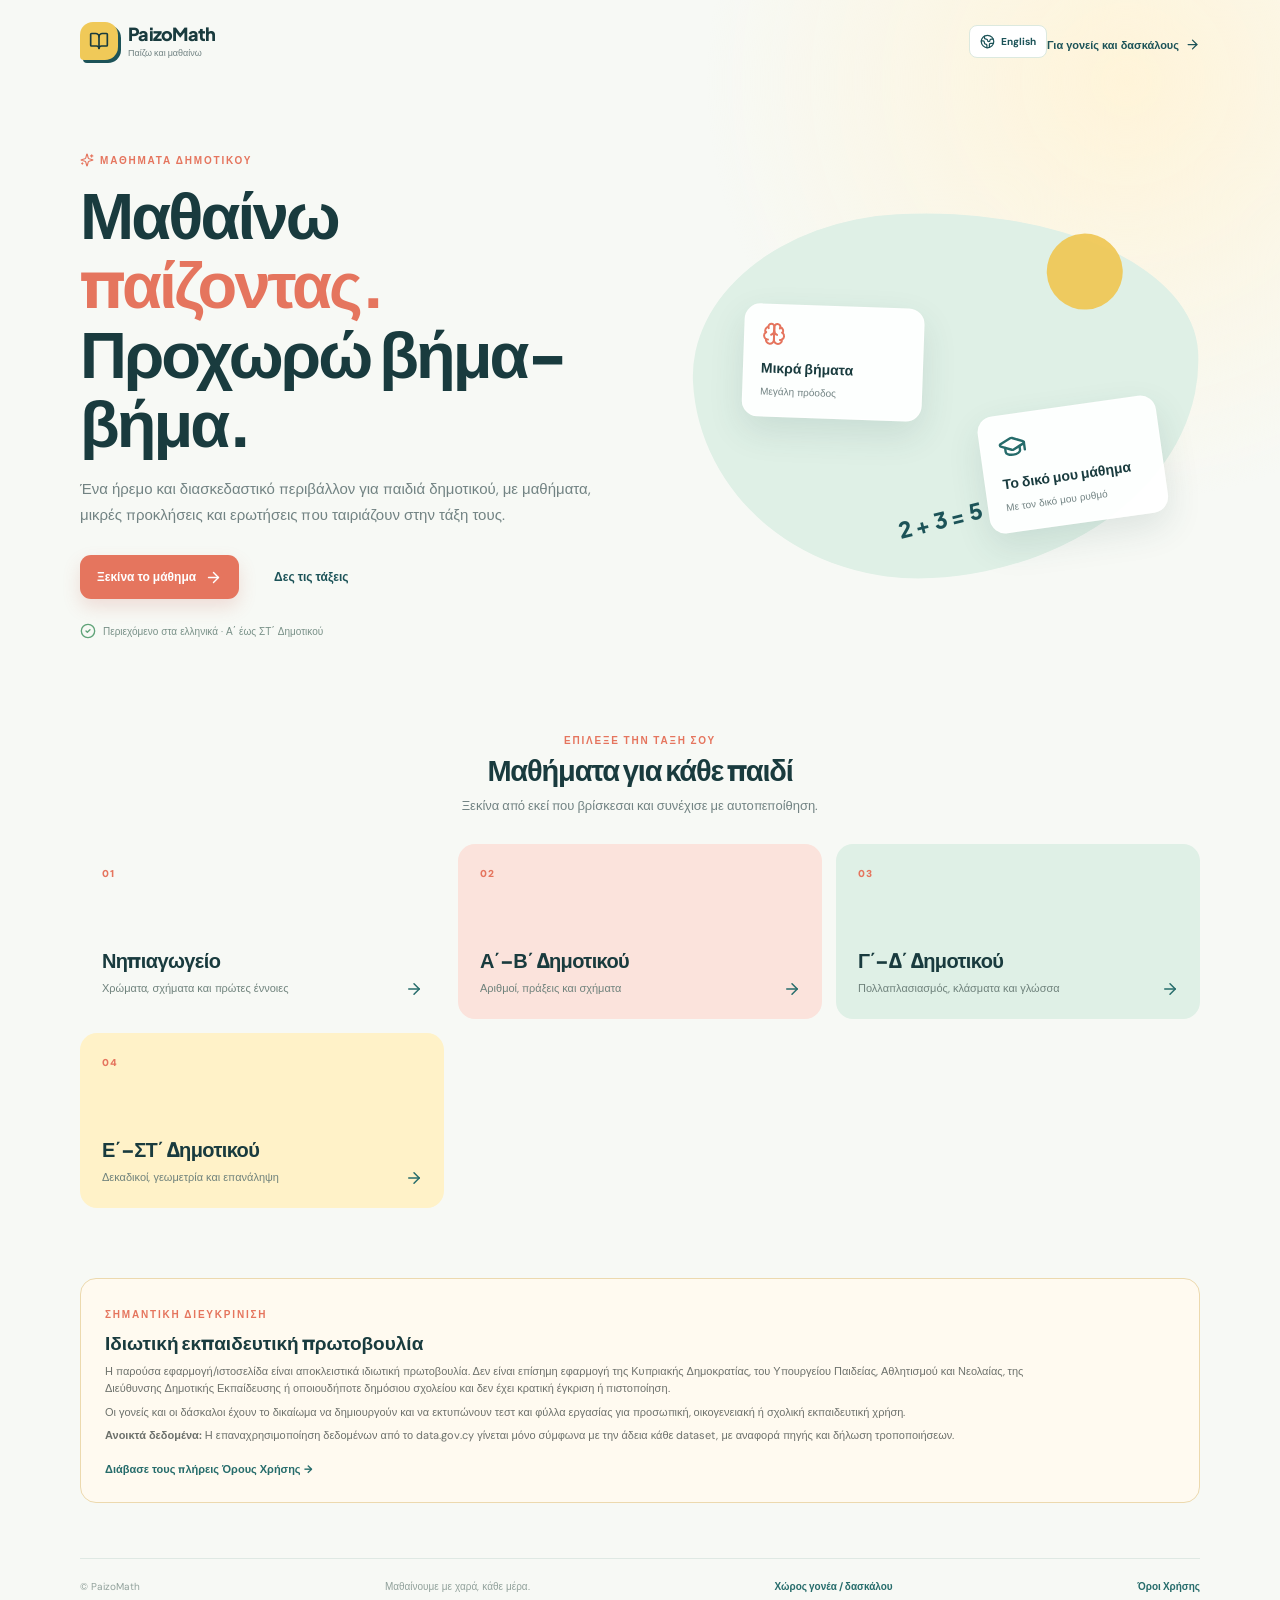
==== commit 83c83a75: "Add files via upload" ====
--- a/index.html
+++ b/index.html
@@ -1,5 +1,6 @@
 <!doctype html>
-<html lang="el"><head><meta charset="UTF-8" /><meta name="viewport" content="width=device-width, initial-scale=1.0, maximum-scale=1" /><title>Παίζω και Μαθαίνω — Χάρτης Ύλης</title><meta name="description" content="PaizoMath: διασκεδαστικά μαθήματα για παιδιά Νηπιαγωγείου και Δημοτικού." />  <script type="module" crossorigin src="./assets/index-DRDyid62.js"></script>
+<html lang="el"><head><meta charset="UTF-8" /><meta name="viewport" content="width=device-width, initial-scale=1.0, maximum-scale=1" /><title>Παίζω και Μαθαίνω — Χάρτης Ύλης</title><meta name="description" content="PaizoMath: διασκεδαστικά μαθήματα για παιδιά Νηπιαγωγείου και Δημοτικού." />  
+  <script type="module" crossorigin src="./assets/index-C3btN-cI.js"></script>
   <link rel="stylesheet" crossorigin href="./assets/index-DbWrcReb.css">
 </head><body>
   <script id="manus-runtime">window.__MANUS_HOST_DEV__ = false;
@@ -61,4 +62,424 @@
       [contenteditable="true"], [contenteditable="plaintext-only"] { cursor: text !important; }
     `,document.head.appendChild(i),this.cursorStyleElement=i}removeCursorStyle(){this.cursorStyleElement&&(this.cursorStyleElement.remove(),this.cursorStyleElement=null)}handleUndoRedo=i=>{const c=i.key.toLowerCase(),s=(i.ctrlKey||i.metaKey)&&c==="z"&&!i.shiftKey,d=(i.ctrlKey||i.metaKey)&&(c==="z"&&i.shiftKey||c==="y");if(!s&&!d)return;const m=i.target;if(m instanceof HTMLElement){const C=m.tagName;if(["INPUT","TEXTAREA","SELECT"].includes(C)||m.isContentEditable)return}const x=document.activeElement;if(x instanceof HTMLElement){const C=x.tagName;if(["INPUT","TEXTAREA","SELECT"].includes(C)||x.isContentEditable)return;let v=x;for(;v;){if(v.hasAttribute(al))return;v=v.parentElement}}i.preventDefault(),i.stopPropagation();let R=null;s?(R=this.editHistory.undo(),this.highlighter.scheduleRender()):d&&(R=this.editHistory.redo(),this.highlighter.scheduleRender()),R&&R.target&&document.contains(R.target)&&(R.target.scrollIntoView({behavior:"smooth",block:"center"}),this.highlighter.setActiveTarget(R.target),setTimeout(()=>{this.highlighter.setActiveTarget(null)},1500))};handleDelete=i=>{if(i.key!=="Delete"&&i.key!=="Backspace"||this.isDirectEditing)return;const c=i.target;if(c instanceof HTMLElement){const R=c.tagName;if(["INPUT","TEXTAREA","SELECT"].includes(R)||c.isContentEditable)return}const s=document.activeElement;if(s instanceof HTMLElement){const R=s.tagName;if(["INPUT","TEXTAREA","SELECT"].includes(R)||s.isContentEditable)return;let C=s;for(;C;){if(C.hasAttribute(al))return;C=C.parentElement}}if(!this.activeTarget)return;if(!Fg(this.activeTarget)){console.warn("Cannot delete this element: it is a critical DOM element");return}i.preventDefault(),i.stopPropagation();const d=Ig(this.activeTarget);if(!d){console.warn("Cannot delete element: no parent found");return}const m=$r(this.activeTarget),x=this.activeTarget;this.disposeSelectorInput(),this.exitDirectEditMode(),this.removeEnterKeyListener?.(),this.removeEnterKeyListener=null,x.parentElement&&x.parentElement.removeChild(x),this.activeTarget=null,this.hoverTarget=null,this.pointerDown=!1,this.highlighter.setActiveTarget(null),this.highlighter.setHoverTarget(null),this.editHistory.addEdit({target:x,targetData:m,changes:{deleted:d},screenshot:null}),this.showEditToolbarIfNeeded(),this.showCommentMarkersIfNeeded()};showEditToolbarIfNeeded(){if(!this.editHistory.hasEdits()){this.hideEditToolbar();return}this.disposeEditToolbar||Promise.resolve().then(()=>w0).then(({openEditToolbar:i})=>{const c=i({editHistory:this.editHistory,highlighter:this.highlighter,onApply:()=>{this.handleApplyAll()},onDiscard:()=>{this.handleDiscardAll()}});this.disposeEditToolbar=()=>{c?.dispose(),this.disposeEditToolbar=null}}).catch(i=>{console.error("Failed to render EditToolbar:",i)})}hideEditToolbar(){this.disposeEditToolbar&&this.disposeEditToolbar()}handleApplyAll(){const i=this.editHistory.getActiveEdits();i.length!==0&&Pt.sendMessage({type:"edits",to:"container",payload:{edits:i.map(c=>({element:c.targetData,changes:c.changes,screenshot:c.screenshot}))}})}handleDiscardAll(){this.editHistory.clear(),this.hideEditToolbar(),this.hideCommentMarkers(),this.highlighter.scheduleRender()}showCommentMarkersIfNeeded(){if(!this.editHistory.hasEdits()){this.hideCommentMarkers();return}this.disposeCommentMarkers||Promise.resolve().then(()=>E0).then(({openCommentMarkers:i})=>{const c=i({editHistory:this.editHistory,highlighter:this.highlighter,getActiveElement:()=>this.activeTarget,onElementSelect:s=>{this.selectElement(s)}});this.disposeCommentMarkers=()=>{c?.dispose(),this.disposeCommentMarkers=null}}).catch(i=>{console.error("Failed to render CommentMarkers:",i)})}hideCommentMarkers(){this.disposeCommentMarkers&&this.disposeCommentMarkers(),this.editHistory.clearComments(),this.highlighter.scheduleRender()}handleGlobalEscape=i=>{if(i.key!=="Escape"||this.activeTarget)return;const c=i.target;if(c instanceof HTMLElement){const d=c.tagName;if(["INPUT","TEXTAREA","SELECT"].includes(d)||c.isContentEditable)return}const s=document.activeElement;if(s instanceof HTMLElement){const d=s.tagName;if(["INPUT","TEXTAREA","SELECT"].includes(d)||s.isContentEditable)return;let m=s;for(;m;){if(m.hasAttribute(al))return;m=m.parentElement}}this.editHistory.hasEdits()||(i.preventDefault(),i.stopPropagation(),this.disable(),Pt.sendMessage({type:"exitEditMode",to:"container",payload:{}}))}}const u0=new c0;class d0{wired=!1;init(){if(this.wired)return;this.wired=!0;const i=s=>{try{const m=new URL(s,window.location.href).hostname.toLowerCase();return!!(m==="stripe.com"||m.endsWith(".stripe.com")||m==="myshopify.com"||m.endsWith(".myshopify.com"))}catch{return!1}},c=(s,d)=>{Pt.sendMessage({type:"externalNavAttempt",to:"container",payload:{href:s,trigger:d}})};try{const s=window.open;window.open=(...d)=>{const m=d[0];return typeof m=="string"&&i(m)&&c(m,"window.open"),s.apply(window,d)}}catch{}try{const s=window.navigation;s&&typeof s.addEventListener=="function"&&s.addEventListener("navigate",d=>{const m=d?.destination?.url;typeof m=="string"&&i(m)&&c(m,"navigation")})}catch{}}}const f0=new d0;class h0{constructor(){this.init()}async init(){Pt.init({currentEndpoint:"content"}),Pt.listenMessage({type:"containerInited",callback:()=>{Pt.readySource.markReady()}}),Yr.init(),vg.init(),f0.init(),Su.init(),u0.init(),await this.renderRoot(),this.renderRootForDev()}renderRootForDev(){}async renderRoot(){if(document.getElementById(jr.root))return;const c=document.createElement("div");c.id=jr.root,c.setAttribute(al,"true"),document.documentElement.appendChild(c);const s=c.attachShadow({mode:"closed"}),d=document.createElement("style"),m=await Promise.resolve().then(()=>T0).then(x=>x.default);d.textContent=m,s.appendChild(d),Or.createRoot(s).render(h.jsx(pg,{"data-loc":"src/main.tsx:128"}))}}new h0;function m0({onDiscard:r,onApply:i,isApplying:c=!1,editCount:s}){const d=c||s===0;return h.jsxs("div",{"data-loc":"src/modules/DomSelector/EditsToolBar/ActionButtons.tsx:17",className:"flex items-center gap-2",children:[h.jsx("button",{"data-loc":"src/modules/DomSelector/EditsToolBar/ActionButtons.tsx:18",onClick:r,disabled:d,className:"px-3 py-1.5 text-sm font-medium text-[var(--text-white)] border-[var(--text-tertiary)] border-[1.5px] hover:bg-[#ffffff0f] focus:bg-[#ffffff0f] active:opacity-90 rounded-[12px] transition-all outline-none disabled:opacity-50 disabled:cursor-not-allowed",title:"Discard all changes",children:"Discard"}),h.jsxs("button",{"data-loc":"src/modules/DomSelector/EditsToolBar/ActionButtons.tsx:27",onClick:i,disabled:d,className:"flex items-center gap-2 px-4 py-1.5 text-sm font-medium bg-[var(--Button-primary-brand)] text-white border border-transparent hover:opacity-90 focus:opacity-90 active:opacity-90 rounded-[12px] transition-all outline-none disabled:opacity-50 disabled:cursor-not-allowed",title:"Save all changes",children:[c&&h.jsxs("svg",{"data-loc":"src/modules/DomSelector/EditsToolBar/ActionButtons.tsx:34",className:"animate-spin h-4 w-4",xmlns:"http://www.w3.org/2000/svg",fill:"none",viewBox:"0 0 24 24",children:[h.jsx("circle",{"data-loc":"src/modules/DomSelector/EditsToolBar/ActionButtons.tsx:40",className:"opacity-25",cx:"12",cy:"12",r:"10",stroke:"currentColor",strokeWidth:"4"}),h.jsx("path",{"data-loc":"src/modules/DomSelector/EditsToolBar/ActionButtons.tsx:48",className:"opacity-75",fill:"currentColor",d:"M4 12a8 8 0 018-8V0C5.373 0 0 5.373 0 12h4zm2 5.291A7.962 7.962 0 014 12H0c0 3.042 1.135 5.824 3 7.938l3-2.647z"})]}),"Apply"]})]})}function g0({editCount:r,showEditPreviews:i,onClick:c}){return h.jsxs("div",{"data-loc":"src/modules/DomSelector/EditsToolBar/EditCountBadge.tsx:15",onClick:c,tabIndex:0,role:"button",className:Ae.cn("flex items-center gap-2 px-3 py-1.5 rounded-[12px] cursor-pointer transition-all relative outline-none text-[var(--text-white)] border-[var(--text-tertiary)] border-[1.5px] active:opacity-90",i?"bg-[#ffffff0f]":"bg-transparent hover:bg-[#ffffff0f]"),children:[h.jsx("svg",{"data-loc":"src/modules/DomSelector/EditsToolBar/EditCountBadge.tsx:26",xmlns:"http://www.w3.org/2000/svg",width:"18",height:"18",viewBox:"0 0 16 16",fill:"currentColor",children:h.jsx("g",{"data-loc":"src/modules/DomSelector/EditsToolBar/EditCountBadge.tsx:33",children:h.jsx("path",{"data-loc":"src/modules/DomSelector/EditsToolBar/EditCountBadge.tsx:34",d:"M7.52881 7.52869C7.71733 7.34017 8 7.28198 8.24756 7.3809L14.9142 10.0476C15.1678 10.149 15.334 10.3949 15.3335 10.668C15.3329 10.9411 15.1656 11.1861 14.9116 11.2865L12.3133 12.3132L11.2866 14.9115C11.1862 15.1655 10.9412 15.3328 10.6681 15.3334C10.3951 15.3339 10.1491 15.1677 10.0477 14.9141L7.38102 8.24744C7.2821 7.99988 7.34029 7.71721 7.52881 7.52869ZM1.3335 12.6667C1.3335 12.2985 1.63197 12 2.00016 12C2.36835 12 2.66683 12.2985 2.66683 12.6667C2.66683 12.8435 2.73712 13.013 2.86214 13.1381C2.98717 13.2631 3.15669 13.3334 3.3335 13.3334C3.70169 13.3334 4.00016 13.6319 4.00016 14C4.00016 14.3682 3.70169 14.6667 3.3335 14.6667C2.80306 14.6667 2.29451 14.4558 1.91943 14.0808C1.54436 13.7057 1.3335 13.1971 1.3335 12.6667ZM7.3335 13.3334C7.70169 13.3334 8.00016 13.6319 8.00016 14C8.00016 14.3682 7.70169 14.6667 7.3335 14.6667H6.00016C5.63197 14.6667 5.3335 14.3682 5.3335 14C5.3335 13.6319 5.63197 13.3334 6.00016 13.3334H7.3335ZM10.6629 12.8627L11.1805 11.5547L11.2085 11.4922C11.2822 11.3506 11.405 11.2397 11.5549 11.1804L12.8628 10.6628L9.19678 9.19666L10.6629 12.8627ZM1.3335 10V9.33337C1.3335 8.96518 1.63197 8.66671 2.00016 8.66671C2.36835 8.66671 2.66683 8.96518 2.66683 9.33337V10C2.66683 10.3682 2.36835 10.6667 2.00016 10.6667C1.63197 10.6667 1.3335 10.3682 1.3335 10ZM13.3335 7.33337V6.00004C13.3335 5.63185 13.632 5.33337 14.0002 5.33337C14.3684 5.33337 14.6668 5.63185 14.6668 6.00004V7.33337C14.6668 7.70156 14.3684 8.00004 14.0002 8.00004C13.632 8.00004 13.3335 7.70156 13.3335 7.33337ZM1.3335 6.66671V6.00004C1.3335 5.63185 1.63197 5.33337 2.00016 5.33337C2.36835 5.33337 2.66683 5.63185 2.66683 6.00004V6.66671C2.66683 7.0349 2.36835 7.33337 2.00016 7.33337C1.63197 7.33337 1.3335 7.0349 1.3335 6.66671ZM1.3335 3.33337C1.3335 2.80294 1.54436 2.29438 1.91943 1.91931C2.29451 1.54424 2.80306 1.33337 3.3335 1.33337C3.70169 1.33337 4.00016 1.63185 4.00016 2.00004C4.00016 2.36823 3.70169 2.66671 3.3335 2.66671C3.15668 2.66671 2.98717 2.737 2.86214 2.86202C2.73712 2.98704 2.66683 3.15656 2.66683 3.33337C2.66683 3.70156 2.36835 4.00004 2.00016 4.00004C1.63197 4.00004 1.3335 3.70156 1.3335 3.33337ZM13.3335 3.33337C13.3335 3.15656 13.2632 2.98704 13.1382 2.86202C13.0132 2.737 12.8436 2.66671 12.6668 2.66671C12.2986 2.66671 12.0002 2.36823 12.0002 2.00004C12.0002 1.63185 12.2986 1.33337 12.6668 1.33337C13.1973 1.33337 13.7058 1.54424 14.0809 1.91931C14.456 2.29438 14.6668 2.80294 14.6668 3.33337C14.6668 3.70156 14.3684 4.00004 14.0002 4.00004C13.632 4.00004 13.3335 3.70156 13.3335 3.33337ZM6.66683 1.33337C7.03502 1.33337 7.3335 1.63185 7.3335 2.00004C7.3335 2.36823 7.03502 2.66671 6.66683 2.66671H6.00016C5.63197 2.66671 5.3335 2.36823 5.3335 2.00004C5.3335 1.63185 5.63197 1.33337 6.00016 1.33337H6.66683ZM10.0002 1.33337C10.3684 1.33337 10.6668 1.63185 10.6668 2.00004C10.6668 2.36823 10.3684 2.66671 10.0002 2.66671H9.3335C8.96531 2.66671 8.66683 2.36823 8.66683 2.00004C8.66683 1.63185 8.96531 1.33337 9.3335 1.33337H10.0002Z"})})}),h.jsx("span",{"data-loc":"src/modules/DomSelector/EditsToolBar/EditCountBadge.tsx:37",className:"text-sm font-medium tabular-nums",children:r})]})}function p0({activeEdits:r,hoveredEditIndex:i,highlighter:c,onCardClick:s,onCardHover:d,show:m}){const x=U.useRef(null),R=v=>{d(v)},C=()=>{d(null)};return U.useEffect(()=>{if(!m){c.removeExclusionRect("edit-preview-cards");return}const v=()=>{if(x.current&&m){const D=x.current.getBoundingClientRect();c.addExclusionRect("edit-preview-cards",D)}};return v(),window.addEventListener("resize",v),window.addEventListener("scroll",v,{passive:!0}),()=>{window.removeEventListener("resize",v),window.removeEventListener("scroll",v),c.removeExclusionRect("edit-preview-cards")}},[c,m]),h.jsx("div",{"data-loc":"src/modules/DomSelector/EditsToolBar/EditPreviewCards.tsx:59",ref:x,className:"absolute bottom-full mb-2 left-0 right-0 transition-all duration-200 ease-out",style:{opacity:m?1:0,transform:m?"translateY(0) scale(1)":"translateY(8px) scale(0.98)",pointerEvents:m?"auto":"none",transitionTimingFunction:"cubic-bezier(0.16, 1, 0.3, 1)"},onMouseLeave:C,children:h.jsx("div",{"data-loc":"src/modules/DomSelector/EditsToolBar/EditPreviewCards.tsx:72",className:"rounded-[14px] border border-[var(--border-main)] bg-[rgb(37,37,37)] shadow-[0px_8px_32px_0px_var(--shadow-S)] overflow-hidden",style:{maxHeight:"40vh"},children:h.jsx("div",{"data-loc":"src/modules/DomSelector/EditsToolBar/EditPreviewCards.tsx:78",className:"overflow-y-auto",style:{maxHeight:"40vh"},children:r.map((v,D)=>{const j=i===D,J=!!v.screenshot;return h.jsx("div",{"data-loc":"src/modules/DomSelector/EditsToolBar/EditPreviewCards.tsx:89",onClick:()=>s(D),onMouseEnter:()=>R(D),className:Ae.cn("px-4 cursor-pointer transition-all",j&&"bg-[#ffffff0f]"),children:h.jsxs("div",{"data-loc":"src/modules/DomSelector/EditsToolBar/EditPreviewCards.tsx:98",className:"flex items-center gap-2.5 py-2",style:{borderBottom:D!==r.length-1?"1px solid var(--icon-secondary)":"none"},children:[h.jsx("div",{"data-loc":"src/modules/DomSelector/EditsToolBar/EditPreviewCards.tsx:108",className:Ae.cn("flex-shrink-0 size-5 rounded-full flex items-center justify-center transition-all text-[var(--background-card)] border-[var(--icon-secondary)] border",j&&"bg-[#ffffff0f]"),children:h.jsx("span",{"data-loc":"src/modules/DomSelector/EditsToolBar/EditPreviewCards.tsx:114",className:"text-xs",children:D+1})}),h.jsxs("div",{"data-loc":"src/modules/DomSelector/EditsToolBar/EditPreviewCards.tsx:118",className:"flex-1 min-w-0",children:[h.jsx("span",{"data-loc":"src/modules/DomSelector/EditsToolBar/EditPreviewCards.tsx:119",className:Ae.cn("text-sm text-white font-medium",v.changes.deleted&&"line-through"),children:v.targetData.tagName}),h.jsxs("div",{"data-loc":"src/modules/DomSelector/EditsToolBar/EditPreviewCards.tsx:129",className:"text-xs text-[var(--text-white-tsp)] pt-0.5 leading-none gap-1 flex flex-col",children:[v.changes.comment&&h.jsx("span",{"data-loc":"src/modules/DomSelector/EditsToolBar/EditPreviewCards.tsx:131",className:"leading-snug",children:v.changes.comment.modified===""?"Removed comment":`Comment: "${v.changes.comment.modified.slice(0,30)}${v.changes.comment.modified.length>30?"...":""}"`}),v.changes.deleted&&h.jsx("span",{"data-loc":"src/modules/DomSelector/EditsToolBar/EditPreviewCards.tsx:144",children:"Element deleted"}),v.changes.textContent&&h.jsxs("span",{"data-loc":"src/modules/DomSelector/EditsToolBar/EditPreviewCards.tsx:146",className:"leading-snug",children:['Text: "',v.changes.textContent.modified.slice(0,40),v.changes.textContent.modified.length>40?"...":"",'"']}),v.changes.src&&h.jsx("span",{"data-loc":"src/modules/DomSelector/EditsToolBar/EditPreviewCards.tsx:155",children:"Image source updated"}),v.changes.href&&h.jsxs("span",{"data-loc":"src/modules/DomSelector/EditsToolBar/EditPreviewCards.tsx:157",className:"leading-snug",children:["Link: ",v.changes.href.modified.slice(0,30),"..."]}),v.changes.style&&h.jsxs("div",{"data-loc":"src/modules/DomSelector/EditsToolBar/EditPreviewCards.tsx:162",className:"flex flex-wrap gap-1",children:[Object.keys(v.changes.style).slice(0,3).map(at=>h.jsx("span",{"data-loc":"src/modules/DomSelector/EditsToolBar/EditPreviewCards.tsx:166",className:"px-1.5 py-0.5 text-xs bg-[#ffffff1a] text-white rounded-[8px]",children:at},at)),Object.keys(v.changes.style).length>3&&h.jsxs("span",{"data-loc":"src/modules/DomSelector/EditsToolBar/EditPreviewCards.tsx:174",className:"text-xs text-white",children:["+",Object.keys(v.changes.style).length-3," more"]})]}),J&&!v.changes.deleted&&(v.changes.textContent||v.changes.style||v.changes.comment)&&h.jsx("div",{"data-loc":"src/modules/DomSelector/EditsToolBar/EditPreviewCards.tsx:185",style:{backgroundImage:`url(${v.screenshot})`,backgroundSize:"cover",backgroundPosition:"top"},className:"h-12 mt-1 rounded border border-black/10"})]})]})]})},`${v.targetData.id}-${D}`)})})})})}function y0({canUndo:r,canRedo:i,onUndo:c,onRedo:s}){return h.jsxs("div",{"data-loc":"src/modules/DomSelector/EditsToolBar/UndoRedoButtons.tsx:17",className:"flex items-center gap-1.5",children:[h.jsx("button",{"data-loc":"src/modules/DomSelector/EditsToolBar/UndoRedoButtons.tsx:18",onClick:c,disabled:!r,className:Ae.cn("flex items-center justify-center p-1.5 rounded-full transition-all outline-none",r?"text-[var(--text-white)] hover:bg-[#ffffff0f] cursor-pointer":"bg-transparent text-[var(--text-disable)] cursor-not-allowed opacity-50"),title:"Undo (⌘Z)",children:h.jsx("svg",{"data-loc":"src/modules/DomSelector/EditsToolBar/UndoRedoButtons.tsx:29",xmlns:"http://www.w3.org/2000/svg",width:"18",height:"18",viewBox:"0 0 16 16",fill:"none",children:h.jsx("path",{"data-loc":"src/modules/DomSelector/EditsToolBar/UndoRedoButtons.tsx:36",d:"M12.6666 9.66662C12.6666 9.27271 12.5888 8.88276 12.4381 8.51883C12.2873 8.15485 12.0663 7.8241 11.7877 7.54552C11.5091 7.26695 11.1784 7.0459 10.8144 6.89513C10.4505 6.74441 10.0605 6.66662 9.66662 6.66662H4.27599L6.4713 8.86193C6.73165 9.12228 6.73165 9.54429 6.4713 9.80464C6.21095 10.065 5.78894 10.065 5.5286 9.80464L2.19526 6.4713C1.93491 6.21095 1.93491 5.78894 2.19526 5.5286L5.5286 2.19526C5.78894 1.93491 6.21095 1.93491 6.4713 2.19526C6.73165 2.45561 6.73165 2.87762 6.4713 3.13797L4.27599 5.33328H9.66662C10.2357 5.33328 10.7991 5.44559 11.3248 5.66336C11.8506 5.88113 12.3287 6.19978 12.7311 6.60216C13.1335 7.00455 13.4521 7.48267 13.6699 8.00841C13.8876 8.53416 13.9999 9.09755 13.9999 9.66662C13.9999 10.2357 13.8876 10.7991 13.6699 11.3248C13.4521 11.8506 13.1335 12.3287 12.7311 12.7311C12.3287 13.1335 11.8506 13.4521 11.3248 13.6699C10.7991 13.8876 10.2357 13.9999 9.66662 13.9999H7.33328C6.96509 13.9999 6.66662 13.7015 6.66662 13.3333C6.66662 12.9651 6.96509 12.6666 7.33328 12.6666H9.66662C10.0605 12.6666 10.4505 12.5888 10.8144 12.4381C11.1784 12.2873 11.5091 12.0663 11.7877 11.7877C12.0663 11.5091 12.2873 11.1784 12.4381 10.8144C12.5888 10.4505 12.6666 10.0605 12.6666 9.66662Z",fill:"currentColor"})})}),h.jsx("button",{"data-loc":"src/modules/DomSelector/EditsToolBar/UndoRedoButtons.tsx:43",onClick:s,disabled:!i,className:Ae.cn("flex items-center justify-center p-1.5 rounded-full transition-all outline-none",i?"text-[var(--text-white)] hover:bg-[#ffffff0f] cursor-pointer":"bg-transparent text-[var(--text-disable)] opacity-50 cursor-not-allowed"),title:"Redo (⌘⇧Z)",children:h.jsx("svg",{"data-loc":"src/modules/DomSelector/EditsToolBar/UndoRedoButtons.tsx:54",xmlns:"http://www.w3.org/2000/svg",width:"18",height:"18",viewBox:"0 0 16 16",fill:"none",children:h.jsx("path",{"data-loc":"src/modules/DomSelector/EditsToolBar/UndoRedoButtons.tsx:61",d:"M3.33338 9.66662C3.33338 9.27271 3.41118 8.88276 3.5619 8.51883C3.71266 8.15485 3.93371 7.8241 4.21229 7.54552C4.49086 7.26695 4.82162 7.0459 5.1856 6.89513C5.54953 6.74441 5.93948 6.66662 6.33338 6.66662H11.724L9.5287 8.86193C9.26835 9.12228 9.26835 9.54429 9.5287 9.80464C9.78905 10.065 10.2111 10.065 10.4714 9.80464L13.8047 6.4713C14.0651 6.21095 14.0651 5.78894 13.8047 5.5286L10.4714 2.19526C10.2111 1.93491 9.78905 1.93491 9.5287 2.19526C9.26835 2.45561 9.26835 2.87762 9.5287 3.13797L11.724 5.33328H6.33338C5.76432 5.33328 5.20092 5.44559 4.67518 5.66336C4.14944 5.88113 3.67132 6.19978 3.26893 6.60216C2.86654 7.00455 2.5479 7.48267 2.33013 8.00841C2.11236 8.53416 2.00005 9.09755 2.00005 9.66662C2.00005 10.2357 2.11236 10.7991 2.33013 11.3248C2.5479 11.8506 2.86654 12.3287 3.26893 12.7311C3.67132 13.1335 4.14944 13.4521 4.67518 13.6699C5.20092 13.8876 5.76432 13.9999 6.33338 13.9999H8.66672C9.03491 13.9999 9.33338 13.7015 9.33338 13.3333C9.33338 12.9651 9.03491 12.6666 8.66672 12.6666H6.33338C5.93948 12.6666 5.54953 12.5888 5.1856 12.4381C4.82162 12.2873 4.49086 12.0663 4.21229 11.7877C3.93371 11.5091 3.71266 11.1784 3.5619 10.8144C3.41118 10.4505 3.33338 10.0605 3.33338 9.66662Z",fill:"currentColor"})})})]})}function v0(r){const[i,c]=U.useState(r.canUndo()),[s,d]=U.useState(r.canRedo()),[m,x]=U.useState(r.getActiveEdits().length),[R,C]=U.useState([]);return U.useEffect(()=>{const v=r.onChange(()=>{c(r.canUndo()),d(r.canRedo());const D=r.getActiveEdits();x(D.length),C(D)});return C(r.getActiveEdits()),v},[r]),{canUndo:i,canRedo:s,editCount:m,activeEdits:R}}function b0(){const[r,i]=U.useState(!1);return{showEditPreviews:r,handleEditCountClick:()=>{i(!r)}}}function qu({editHistory:r,highlighter:i,onApply:c,onDiscard:s}){const d=U.useRef(null),[m,x]=U.useState(null),[R,C]=U.useState(!1),{canUndo:v,canRedo:D,editCount:j,activeEdits:J}=v0(r),{showEditPreviews:at,handleEditCountClick:$}=b0();U.useEffect(()=>{if(m!==null&&J[m]){const _=J[m];_.target&&document.contains(_.target)&&i.setHoverTarget(_.target)}else i.setHoverTarget(null)},[m,J,i]),U.useEffect(()=>{const _=()=>{if(d.current){const Y=d.current.getBoundingClientRect();i.addExclusionRect("edit-toolbar",Y)}};return _(),window.addEventListener("resize",_),()=>{window.removeEventListener("resize",_),i.removeExclusionRect("edit-toolbar")}},[i]);const nt=()=>{const _=r.undo();i.scheduleRender(),_&&_.target&&document.contains(_.target)&&(_.target.scrollIntoView({behavior:"smooth",block:"center"}),i.setActiveTarget(_.target),setTimeout(()=>{i.setActiveTarget(null)},1500))},ct=()=>{const _=r.redo();i.scheduleRender(),_&&_.target&&document.contains(_.target)&&(_.target.scrollIntoView({behavior:"smooth",block:"center"}),i.setActiveTarget(_.target),setTimeout(()=>{i.setActiveTarget(null)},1500))},ht=_=>{const Y=J[_];Y.target&&document.contains(Y.target)&&(Y.target.scrollIntoView({behavior:"smooth",block:"center"}),i.setActiveTarget(Y.target),setTimeout(()=>{i.setActiveTarget(null)},1500))},St=()=>{C(!0),c()};return h.jsx("div",{"data-loc":"src/modules/DomSelector/EditsToolBar/EditToolbar.tsx:127",className:"fixed left-0 right-0 top-0 bottom-0 pointer-events-none",style:{zIndex:2147483645},children:h.jsx("div",{"data-loc":"src/modules/DomSelector/EditsToolBar/EditToolbar.tsx:131",className:"absolute bottom-0 left-0 right-0 flex items-center justify-center pb-8",children:h.jsxs("div",{"data-loc":"src/modules/DomSelector/EditsToolBar/EditToolbar.tsx:132",ref:d,[al]:"true",onMouseDown:_=>_.stopPropagation(),className:"pointer-events-auto flex items-center gap-8 p-2 rounded-[14px] border border-[var(--border-main)] bg-[rgb(37,37,37)] shadow-[0px_8px_32px_0px_var(--shadow-S)] relative justify-between",children:[h.jsxs("div",{"data-loc":"src/modules/DomSelector/EditsToolBar/EditToolbar.tsx:138",className:"flex items-center gap-3",children:[h.jsx(g0,{"data-loc":"src/modules/DomSelector/EditsToolBar/EditToolbar.tsx:139",editCount:j,showEditPreviews:at,onClick:$}),h.jsx(y0,{"data-loc":"src/modules/DomSelector/EditsToolBar/EditToolbar.tsx:145",canUndo:v,canRedo:D,onUndo:nt,onRedo:ct})]}),h.jsx(m0,{"data-loc":"src/modules/DomSelector/EditsToolBar/EditToolbar.tsx:153",onDiscard:s,onApply:St,isApplying:R,editCount:j}),J.length>0&&h.jsx(p0,{"data-loc":"src/modules/DomSelector/EditsToolBar/EditToolbar.tsx:161",activeEdits:J,hoveredEditIndex:m,highlighter:i,onCardClick:ht,onCardHover:x,show:at})]})})})}const x0=ei.createOpener(qu,{singleton:!0}),w0=Object.freeze(Object.defineProperty({__proto__:null,EditToolbar:qu,openEditToolbar:x0},Symbol.toStringTag,{value:"Module"}));function S0({comment:r,elementRect:i,boxRef:c,onMouseEnter:s,onMouseLeave:d,onClick:m,onDelete:x,isHidden:R}){const C=U.useRef(null),v=U.useRef(null),[D,j]=U.useState({width:0,height:0});U.useLayoutEffect(()=>{if(!C.current)return;const it=C.current.getBoundingClientRect();j({width:it.width,height:it.height})},[r,x]);const J=window.innerWidth,at=window.innerHeight,$=30,nt=i.top+i.height/2;let ct=i.right+$,ht=nt-D.height/2;ct+D.width>J-20&&(ct=i.left-$-D.width),ct<20&&(ct=Math.min(i.left,J-D.width-20),ct=Math.max(20,ct),ht=i.bottom+$),ht<20?ht=20:ht+D.height>at-20&&(ht=Math.max(20,at-D.height-20));const St={x:ct,y:ht},_=St.y+D.height/2,Y=St.x>i.right?i.right:i.left;return R?null:h.jsxs(h.Fragment,{children:[h.jsxs("svg",{"data-loc":"src/modules/DomSelector/CommentMarkers/CommentTooltip.tsx:80",className:"absolute inset-0 w-full h-full pointer-events-none z-[2147483643]",children:[h.jsx("line",{"data-loc":"src/modules/DomSelector/CommentMarkers/CommentTooltip.tsx:81",x1:Y,y1:nt,x2:St.x,y2:_,stroke:"#0081f2",strokeWidth:1.5,strokeDasharray:"3 2"}),h.jsx("circle",{"data-loc":"src/modules/DomSelector/CommentMarkers/CommentTooltip.tsx:90",cx:Y,cy:nt,r:3,fill:"#0081f2"})]}),h.jsxs("div",{"data-loc":"src/modules/DomSelector/CommentMarkers/CommentTooltip.tsx:94",ref:v,className:"absolute group z-[2147483644]",style:{left:St.x,top:St.y},onMouseEnter:s,onMouseLeave:d,children:[h.jsx("div",{"data-loc":"src/modules/DomSelector/CommentMarkers/CommentTooltip.tsx:105",ref:H=>{C.current=H,c(H)},className:"pointer-events-auto cursor-pointer rounded-[10px] px-2.5 py-1.5 bg-[#0081f2] max-w-[260px]",onClick:m,onMouseDown:H=>H.stopPropagation(),children:h.jsx("div",{"data-loc":"src/modules/DomSelector/CommentMarkers/CommentTooltip.tsx:114",className:"flex items-start gap-1.5",children:h.jsx("p",{"data-loc":"src/modules/DomSelector/CommentMarkers/CommentTooltip.tsx:115",className:"flex-1 text-xs break-words whitespace-pre-wrap text-[var(--text-white)]",children:r})})}),x&&h.jsx("button",{"data-loc":"src/modules/DomSelector/CommentMarkers/CommentTooltip.tsx:123",onClick:H=>{H.stopPropagation(),x()},className:"absolute -top-1 right-0 pointer-events-auto flex items-center justify-center size-5 rounded-full bg-white shadow-md text-gray-600 hover:text-red-500 hover:bg-red-50 transition-all opacity-0 group-hover:opacity-100",title:"Delete comment",onMouseDown:H=>H.stopPropagation(),children:h.jsx("svg",{"data-loc":"src/modules/DomSelector/CommentMarkers/CommentTooltip.tsx:132",xmlns:"http://www.w3.org/2000/svg",width:"10",height:"10",viewBox:"0 0 12 12",fill:"none",stroke:"currentColor",strokeWidth:"1.5",strokeLinecap:"round",children:h.jsx("path",{"data-loc":"src/modules/DomSelector/CommentMarkers/CommentTooltip.tsx:142",d:"M9 3L3 9M3 3l6 6"})})})]})]})}function Yu({editHistory:r,highlighter:i,getActiveElement:c,onElementSelect:s}){const[d,m]=U.useState(null),[x,R]=U.useState(null),[C,v]=U.useState(0),D=U.useRef(new Map),j=U.useMemo(()=>{const _=r.getActiveEdits(),Y=new Map;for(const it of _){const rt=it.target;if(!document.contains(rt))continue;const V=Pr(rt);V&&Y.set(V,rt)}const H=[];for(const[it,rt]of Y.entries()){const V=rt._comment||"";if(!V.trim())continue;const xt=rt.getBoundingClientRect();xt.width===0||xt.height===0||H.push({id:it,element:rt,comment:V.trim(),position:{x:xt.left,y:xt.top}})}return H},[r,C,x]),J=()=>{for(const[_,Y]of D.current.entries()){const H=Y.getBoundingClientRect();i.addExclusionRect(`comment-box-${_}`,H)}},at=(_,Y)=>!(_.right<Y.left||_.left>Y.right||_.bottom<Y.top||_.top>Y.bottom);U.useEffect(()=>{const _=r.onChange(()=>{v(V=>V+1)});let Y=null,H=null;const it=()=>{Y===null&&(Y=requestAnimationFrame(()=>{Y=null,v(V=>V+1)}))},rt=()=>{H&&clearTimeout(H),H=setTimeout(()=>{v(V=>V+1)},100)};return window.addEventListener("scroll",it,{passive:!0}),window.addEventListener("resize",rt,{passive:!0}),()=>{_(),Y!==null&&cancelAnimationFrame(Y),H&&clearTimeout(H),window.removeEventListener("scroll",it),window.removeEventListener("resize",rt);for(const V of D.current.keys())i.removeExclusionRect(`comment-box-${V}`)}},[r,i]),U.useEffect(()=>{const _=()=>{const H=c();R(H)};_();const Y=setInterval(_,100);return()=>{clearInterval(Y)}},[c]),U.useEffect(()=>{const _=new Set(j.map(H=>H.id));for(const H of D.current.keys())_.has(H)||(i.removeExclusionRect(`comment-box-${H}`),D.current.delete(H));J();const Y=d?j.find(H=>H.id===d)?.element:null;Y&&document.contains(Y)?i.setHoverTarget(Y):i.setHoverTarget(null)},[j,d,i]);const $=_=>{m(_)},nt=()=>{m(null)},ct=_=>{const Y=j.find(H=>H.id===_);Y&&document.contains(Y.element)&&(Y.element.scrollIntoView({behavior:"smooth",block:"center"}),s(Y.element))},ht=_=>{const Y=j.find(H=>H.id===_);if(Y&&document.contains(Y.element)){const H=Y.element,it=H._comment||"",rt=$r(H);delete H._comment,r.addEdit({target:H,targetData:rt,changes:{comment:{original:it,modified:""}},screenshot:null}),v(V=>V+1)}},St=(_,Y)=>{if(Y){D.current.set(_,Y);const H=Y.getBoundingClientRect();i.addExclusionRect(`comment-box-${_}`,H)}else D.current.delete(_),i.removeExclusionRect(`comment-box-${_}`)};return h.jsx("div",{"data-loc":"src/modules/DomSelector/CommentMarkers/CommentMarkers.tsx:229",className:"fixed inset-0 pointer-events-none",style:{zIndex:2147483642},[al]:"true",children:j.map(_=>{let H=x===_.element;if(!H&&x&&document.contains(x)){const it=D.current.get(_.id);if(it){const rt=x.getBoundingClientRect(),V=it.getBoundingClientRect();H=at(V,rt)}}return h.jsx(S0,{"data-loc":"src/modules/DomSelector/CommentMarkers/CommentMarkers.tsx:249",comment:_.comment,elementRect:_.element.getBoundingClientRect(),isHidden:H,onMouseEnter:()=>$(_.id),onMouseLeave:nt,onClick:()=>ct(_.id),onDelete:()=>ht(_.id),boxRef:it=>St(_.id,it)},_.id)})})}const C0=ei.createOpener(Yu,{singleton:!0}),E0=Object.freeze(Object.defineProperty({__proto__:null,CommentMarkers:Yu,openCommentMarkers:C0},Symbol.toStringTag,{value:"Module"})),T0=Object.freeze(Object.defineProperty({__proto__:null,default:'#manus-previewer-content-root{--background-gray-login: #f8f8f7;--background-selection: #b8d3f8;--background-tool-used: linear-gradient( 176deg, rgba(255, 255, 255, 0) 5.88%, rgba(255, 255, 255, .6) 51.28%, rgba(255, 255, 255, 0) 94.95% );--background-drag-overlay: #ffffff80;--background-thinking: linear-gradient( 90deg, var(--text-primary) 0%, #d9d8d8 50.48%, var(--text-primary) 99.04% );--background-app-banner: linear-gradient(180deg, #f7f7f7 0%, #ececec 100%);--background-share-header: linear-gradient( 0deg, rgba(248, 248, 247, 0) 0%, #f8f8f7 45.05% );--text-primary: #34322d;--text-secondary: #5e5e5b;--text-tertiary: #858481;--text-disable: #b9b9b7;--text-blue: #0081f2;--text-onblack: #ffffff;--text-white: #ffffff;--text-white-tsp: #ffffff99;--theme-text-primary: #262626;--logo-color: #34322d;--text-shining: #e5e5e5;--background-gray-main: #f8f8f7;--background-white-main: #ffffff;--background-menu-white: #ffffff;--background-menu-gray: #f8f8f7;--background-tsp-menu-white: #ffffff14;--background-tsp-card-gray: #37352f0a;--background-nav: #ebebeb;--background-card: #fafafa;--background-mask: #000000a6;--background-card-gray: #fafafa;--background-preview-mask: #000000d9;--border-main: #0000000f;--border-white: #ffffff33;--border-btn-main: #0000001f;--border-input-active: #0081f280;--border-light: #0000000a;--border-dark: #0000001f;--border-primary: #4f59661f;--icon-primary: #34322d;--icon-secondary: #5e5e5b;--icon-tertiary: #858481;--icon-disable: #b9b9b7;--icon-blue: #0081f2;--icon-onblack: #ffffff;--icon-white: #ffffff;--icon-white-tsp: #ffffff99;--function-error: #f25a5a;--function-success: #25ba3b;--function-warning: #efa201;--function-error-tsp: #f25a5a14;--function-warning-tsp: #efa2011f;--function-success-tsp: #25ba3b14;--fill-blue: #0081f214;--fill-tsp-white-main: #37352f0f;--fill-tsp-white-dark: #37352f14;--fill-tsp-white-light: #37352f0a;--fill-tsp-gray-dark: #37352f14;--fill-tsp-gray-main: #37352f0a;--fill-white: #ffffff;--fill-black: #28282973;--fill-gray: #f8f8f7;--Button-primary-black: #1a1a19;--Button-primary-white: #ffffff;--Button-primary-brand: #0081f2;--Button-primary-brand-disabled: #7cbdf5;--Button-secondary-brand: #0081f21a;--Button-secondary-error-border: #f25a5a80;--Button-secondary-error-fill: #ffffff;--Button-secondary-main: #ffffff;--Button-secondary-gray: #37352f0f;--tab-fill: rgba(0, 0, 0, .04);--tab-active-black: #1a1a19;--shadow-L: #0000003d;--shadow-M: #0000001f;--shadow-S: #00000014;--shadow-XS: #0000000f;--shadows-inner-0: #ffffff00;--shadows-inner-1: #16191d14;--shadows-inner-2: #16191d1f;--shadows-drop-1: #16191d08;--shadows-drop-2: #16191d0a;--shadows-drop-3: #16191d14;--shadows-drop-4: #16191d1f;--shadows-highlight-1: #cce5ff;--shadows-highlight-2: #1487fa;--shadows-danger-1: #fed7d7;--shadows-danger-2: #ee3a3a;--shadows-card-border: #16191d1f;--shadows-card-border-2: #16191d1f;--Tooltips-main: #000000e6;--gradual-white-0: #ffffff00;--gradual-gray-100: #ffffff00;--gradual-gray-0: #ffffff00;--gradual-dark-20: #00000033;--fill-input-chat: #ffffff;--gradient-bg-mask-gray-0: #eaeaeb00;--gradual-white-menu-0: #ffffff00}#manus-previewer-content-root.dark{--text-primary: #dadada;--text-secondary: #acacac;--text-tertiary: #7f7f7f;--text-disable: #5f5f5f;--text-blue: #1a93fe;--text-onblack: #000000e6;--text-white: #ffffff;--text-white-tsp: #ffffff99;--theme-text-primary: #dbdbdb;--logo-color: #dadada;--text-shining: #474747;--background-gray-main: #272728;--background-white-main: #161618;--background-menu-white: #383739;--background-menu-gray: #272728;--background-tsp-menu-white: #ffffff0f;--background-tsp-card-gray: #ffffff0f;--background-nav: #212122;--background-card: #383739;--background-mask-black: #000000a6;--background-mask-white: #272728a6;--background-card-gray: #383739;--background-preview-mask: #000000d9;--border-main: #ffffff14;--border-white: #00000014;--border-btn-main: #ffffff1a;--border-input-active: #1a93fe80;--border-light: #ffffff0f;--border-dark: #ffffff29;--border-primary: #56565f52;--icon-primary: #dadada;--icon-secondary: #acacac;--icon-tertiary: #7f7f7f;--icon-disable: #5f5f5f;--icon-blue: #1a93fe;--icon-onblack: #000000d9;--icon-white: #ffffff;--icon-white-tsp: #ffffff99;--function-error: #eb4d4d;--function-success: #5eb92d;--function-warning: #ffbf36;--function-error-tsp: #eb4d4d14;--function-warning-tsp: #ffbf361f;--function-success-tsp: #25ba3b1f;--fill-blue: #1a93fe1f;--fill-tsp-white-main: #ffffff0f;--fill-tsp-white-dark: #ffffff1f;--fill-tsp-white-light: #ffffff0a;--fill-tsp-gray-dark: #00000047;--fill-tsp-gray-main: #00000033;--fill-white: #3e3d3e;--fill-black: #28282973;--fill-gray: #444345;--Button-primary-black: #ffffff;--Button-primary-white: #ffffff14;--Button-primary-brand: #1a93fe;--Button-primary-brand-disabled: #215d93;--Button-secondary-brand: #1a93fe1f;--Button-secondary-error-border: #eb4d4d29;--Button-secondary-error-fill: #eb4d4d1f;--Button-secondary-main: #ffffff1f;--Button-secondary-gray: #ffffff0f;--tab-fill: rgba(255, 255, 255, .06);--tab-active-black: #ffffff;--shadow-L: #00000066;--shadow-M: #0000003d;--shadow-S: #00000029;--shadow-XS: #0000001f;--shadows-inner-0: #ffffff1f;--shadows-inner-1: #ffffff14;--shadows-inner-2: #ffffff1f;--shadows-drop-1: #0000001f;--shadows-drop-2: #00000033;--shadows-drop-3: #00000047;--shadows-drop-4: #0000005c;--shadows-highlight-1: #1b61a6;--shadows-highlight-2: #1487fa;--shadows-danger-1: #8f1919;--shadows-danger-2: #ee3a3a;--shadows-card-border: #ffffff1f;--shadows-card-border-2: #ffffff00;--Tooltips-main: #000000e6;--gradual-white-0: #27272800;--gradual-gray-100: #444345;--gradual-gray-0: #44434500;--gradual-dark-20: #ffffff33;--fill-input-chat: #363537;--gradient-bg-mask-gray-0: #1e1e1e00;--gradual-white-menu-0: #38373900}*,:before,:after{--tw-border-spacing-x: 0;--tw-border-spacing-y: 0;--tw-translate-x: 0;--tw-translate-y: 0;--tw-rotate: 0;--tw-skew-x: 0;--tw-skew-y: 0;--tw-scale-x: 1;--tw-scale-y: 1;--tw-pan-x: ;--tw-pan-y: ;--tw-pinch-zoom: ;--tw-scroll-snap-strictness: proximity;--tw-gradient-from-position: ;--tw-gradient-via-position: ;--tw-gradient-to-position: ;--tw-ordinal: ;--tw-slashed-zero: ;--tw-numeric-figure: ;--tw-numeric-spacing: ;--tw-numeric-fraction: ;--tw-ring-inset: ;--tw-ring-offset-width: 0px;--tw-ring-offset-color: #fff;--tw-ring-color: rgb(59 130 246 / .5);--tw-ring-offset-shadow: 0 0 #0000;--tw-ring-shadow: 0 0 #0000;--tw-shadow: 0 0 #0000;--tw-shadow-colored: 0 0 #0000;--tw-blur: ;--tw-brightness: ;--tw-contrast: ;--tw-grayscale: ;--tw-hue-rotate: ;--tw-invert: ;--tw-saturate: ;--tw-sepia: ;--tw-drop-shadow: ;--tw-backdrop-blur: ;--tw-backdrop-brightness: ;--tw-backdrop-contrast: ;--tw-backdrop-grayscale: ;--tw-backdrop-hue-rotate: ;--tw-backdrop-invert: ;--tw-backdrop-opacity: ;--tw-backdrop-saturate: ;--tw-backdrop-sepia: ;--tw-contain-size: ;--tw-contain-layout: ;--tw-contain-paint: ;--tw-contain-style: }::backdrop{--tw-border-spacing-x: 0;--tw-border-spacing-y: 0;--tw-translate-x: 0;--tw-translate-y: 0;--tw-rotate: 0;--tw-skew-x: 0;--tw-skew-y: 0;--tw-scale-x: 1;--tw-scale-y: 1;--tw-pan-x: ;--tw-pan-y: ;--tw-pinch-zoom: ;--tw-scroll-snap-strictness: proximity;--tw-gradient-from-position: ;--tw-gradient-via-position: ;--tw-gradient-to-position: ;--tw-ordinal: ;--tw-slashed-zero: ;--tw-numeric-figure: ;--tw-numeric-spacing: ;--tw-numeric-fraction: ;--tw-ring-inset: ;--tw-ring-offset-width: 0px;--tw-ring-offset-color: #fff;--tw-ring-color: rgb(59 130 246 / .5);--tw-ring-offset-shadow: 0 0 #0000;--tw-ring-shadow: 0 0 #0000;--tw-shadow: 0 0 #0000;--tw-shadow-colored: 0 0 #0000;--tw-blur: ;--tw-brightness: ;--tw-contrast: ;--tw-grayscale: ;--tw-hue-rotate: ;--tw-invert: ;--tw-saturate: ;--tw-sepia: ;--tw-drop-shadow: ;--tw-backdrop-blur: ;--tw-backdrop-brightness: ;--tw-backdrop-contrast: ;--tw-backdrop-grayscale: ;--tw-backdrop-hue-rotate: ;--tw-backdrop-invert: ;--tw-backdrop-opacity: ;--tw-backdrop-saturate: ;--tw-backdrop-sepia: ;--tw-contain-size: ;--tw-contain-layout: ;--tw-contain-paint: ;--tw-contain-style: }*,:before,:after{box-sizing:border-box;border-width:0;border-style:solid;border-color:#e5e7eb}:before,:after{--tw-content: ""}html,:host{line-height:1.5;-webkit-text-size-adjust:100%;-moz-tab-size:4;-o-tab-size:4;tab-size:4;font-family:ui-sans-serif,system-ui,sans-serif,"Apple Color Emoji","Segoe UI Emoji",Segoe UI Symbol,"Noto Color Emoji";font-feature-settings:normal;font-variation-settings:normal;-webkit-tap-highlight-color:transparent}body{margin:0;line-height:inherit}hr{height:0;color:inherit;border-top-width:1px}abbr:where([title]){-webkit-text-decoration:underline dotted;text-decoration:underline dotted}h1,h2,h3,h4,h5,h6{font-size:inherit;font-weight:inherit}a{color:inherit;text-decoration:inherit}b,strong{font-weight:bolder}code,kbd,samp,pre{font-family:ui-monospace,SFMono-Regular,Menlo,Monaco,Consolas,Liberation Mono,Courier New,monospace;font-feature-settings:normal;font-variation-settings:normal;font-size:1em}small{font-size:80%}sub,sup{font-size:75%;line-height:0;position:relative;vertical-align:baseline}sub{bottom:-.25em}sup{top:-.5em}table{text-indent:0;border-color:inherit;border-collapse:collapse}button,input,optgroup,select,textarea{font-family:inherit;font-feature-settings:inherit;font-variation-settings:inherit;font-size:100%;font-weight:inherit;line-height:inherit;letter-spacing:inherit;color:inherit;margin:0;padding:0}button,select{text-transform:none}button,input:where([type=button]),input:where([type=reset]),input:where([type=submit]){-webkit-appearance:button;background-color:transparent;background-image:none}:-moz-focusring{outline:auto}:-moz-ui-invalid{box-shadow:none}progress{vertical-align:baseline}::-webkit-inner-spin-button,::-webkit-outer-spin-button{height:auto}[type=search]{-webkit-appearance:textfield;outline-offset:-2px}::-webkit-search-decoration{-webkit-appearance:none}::-webkit-file-upload-button{-webkit-appearance:button;font:inherit}summary{display:list-item}blockquote,dl,dd,h1,h2,h3,h4,h5,h6,hr,figure,p,pre{margin:0}fieldset{margin:0;padding:0}legend{padding:0}ol,ul,menu{list-style:none;margin:0;padding:0}dialog{padding:0}textarea{resize:vertical}input::-moz-placeholder,textarea::-moz-placeholder{opacity:1;color:#9ca3af}input::placeholder,textarea::placeholder{opacity:1;color:#9ca3af}button,[role=button]{cursor:pointer}:disabled{cursor:default}img,svg,video,canvas,audio,iframe,embed,object{display:block;vertical-align:middle}img,video{max-width:100%;height:auto}[hidden]:where(:not([hidden=until-found])){display:none}.container{width:100%}@media (min-width: 475px){.container{max-width:475px}}@media (min-width: 640px){.container{max-width:640px}}@media (min-width: 768px){.container{max-width:768px}}@media (min-width: 1024px){.container{max-width:1024px}}@media (min-width: 1280px){.container{max-width:1280px}}@media (min-width: 1536px){.container{max-width:1536px}}.pointer-events-none{pointer-events:none}.pointer-events-auto{pointer-events:auto}.visible{visibility:visible}.invisible{visibility:hidden}.fixed{position:fixed}.absolute{position:absolute}.relative{position:relative}.sticky{position:sticky}.inset-0{inset:0}.-top-1{top:-.25rem}.bottom-0{bottom:0}.bottom-8{bottom:2rem}.bottom-full{bottom:100%}.left-0{left:0}.left-2\\.5{left:.625rem}.left-8{left:2rem}.right-0{right:0}.right-4{right:1rem}.top-0{top:0}.top-1\\/2{top:50%}.top-4{top:1rem}.top-full{top:100%}.z-50{z-index:50}.z-\\[-1\\]{z-index:-1}.z-\\[2147483643\\]{z-index:2147483643}.z-\\[2147483644\\]{z-index:2147483644}.z-\\[999999\\]{z-index:999999}.z-\\[9999\\]{z-index:9999}.-m-\\[25\\%\\]{margin:-25%}.m-0{margin:0}.mx-2{margin-left:.5rem;margin-right:.5rem}.mx-auto{margin-left:auto;margin-right:auto}.mb-1{margin-bottom:.25rem}.mb-1\\.5{margin-bottom:.375rem}.mb-2{margin-bottom:.5rem}.mb-4{margin-bottom:1rem}.mb-6{margin-bottom:1.5rem}.mb-8{margin-bottom:2rem}.mb-\\[6px\\]{margin-bottom:6px}.ml-1{margin-left:.25rem}.mr-1{margin-right:.25rem}.mt-0\\.5{margin-top:.125rem}.mt-1{margin-top:.25rem}.mt-12{margin-top:3rem}.mt-2{margin-top:.5rem}.mt-4{margin-top:1rem}.mt-6{margin-top:1.5rem}.mt-8{margin-top:2rem}.line-clamp-2{overflow:hidden;display:-webkit-box;-webkit-box-orient:vertical;-webkit-line-clamp:2}.block{display:block}.inline-block{display:inline-block}.inline{display:inline}.flex{display:flex}.inline-flex{display:inline-flex}.grid{display:grid}.inline-grid{display:inline-grid}.hidden{display:none}.size-5{width:1.25rem;height:1.25rem}.size-7{width:1.75rem;height:1.75rem}.h-0\\.5{height:.125rem}.h-12{height:3rem}.h-2{height:.5rem}.h-4{height:1rem}.h-48{height:12rem}.h-5{height:1.25rem}.h-6{height:1.5rem}.h-8{height:2rem}.h-\\[150\\%\\]{height:150%}.h-\\[18px\\]{height:18px}.h-auto{height:auto}.h-full{height:100%}.max-h-96{max-height:24rem}.max-h-\\[70vh\\]{max-height:70vh}.max-h-\\[80vh\\]{max-height:80vh}.min-h-0{min-height:0px}.min-h-screen{min-height:100vh}.w-2{width:.5rem}.w-4{width:1rem}.w-5{width:1.25rem}.w-6{width:1.5rem}.w-64{width:16rem}.w-8{width:2rem}.w-80{width:20rem}.w-\\[150\\%\\]{width:150%}.w-\\[18px\\]{width:18px}.w-\\[90\\%\\]{width:90%}.w-full{width:100%}.w-px{width:1px}.min-w-0{min-width:0px}.max-w-2xl{max-width:42rem}.max-w-4xl{max-width:56rem}.max-w-7xl{max-width:80rem}.max-w-\\[260px\\]{max-width:260px}.max-w-\\[600px\\]{max-width:600px}.flex-1{flex:1 1 0%}.flex-shrink-0,.shrink-0{flex-shrink:0}.-translate-y-1\\/2{--tw-translate-y: -50%;transform:translate(var(--tw-translate-x),var(--tw-translate-y)) rotate(var(--tw-rotate)) skew(var(--tw-skew-x)) skewY(var(--tw-skew-y)) scaleX(var(--tw-scale-x)) scaleY(var(--tw-scale-y))}.rotate-180{--tw-rotate: 180deg;transform:translate(var(--tw-translate-x),var(--tw-translate-y)) rotate(var(--tw-rotate)) skew(var(--tw-skew-x)) skewY(var(--tw-skew-y)) scaleX(var(--tw-scale-x)) scaleY(var(--tw-scale-y))}.transform{transform:translate(var(--tw-translate-x),var(--tw-translate-y)) rotate(var(--tw-rotate)) skew(var(--tw-skew-x)) skewY(var(--tw-skew-y)) scaleX(var(--tw-scale-x)) scaleY(var(--tw-scale-y))}@keyframes spin{to{transform:rotate(360deg)}}.animate-spin{animation:spin 1s linear infinite}.cursor-ew-resize{cursor:ew-resize}.cursor-not-allowed{cursor:not-allowed}.cursor-pointer{cursor:pointer}.resize-none{resize:none}.resize-y{resize:vertical}.resize{resize:both}.list-inside{list-style-position:inside}.list-disc{list-style-type:disc}.appearance-none{-webkit-appearance:none;-moz-appearance:none;appearance:none}.grid-cols-1{grid-template-columns:repeat(1,minmax(0,1fr))}.grid-cols-2{grid-template-columns:repeat(2,minmax(0,1fr))}.flex-col{flex-direction:column}.flex-wrap{flex-wrap:wrap}.items-start{align-items:flex-start}.items-end{align-items:flex-end}.items-center{align-items:center}.items-stretch{align-items:stretch}.justify-center{justify-content:center}.justify-between{justify-content:space-between}.gap-0{gap:0px}.gap-1{gap:.25rem}.gap-1\\.5{gap:.375rem}.gap-2{gap:.5rem}.gap-2\\.5{gap:.625rem}.gap-3{gap:.75rem}.gap-4{gap:1rem}.gap-6{gap:1.5rem}.gap-8{gap:2rem}.gap-x-2{-moz-column-gap:.5rem;column-gap:.5rem}.gap-y-3{row-gap:.75rem}.space-y-1>:not([hidden])~:not([hidden]){--tw-space-y-reverse: 0;margin-top:calc(.25rem * calc(1 - var(--tw-space-y-reverse)));margin-bottom:calc(.25rem * var(--tw-space-y-reverse))}.space-y-1\\.5>:not([hidden])~:not([hidden]){--tw-space-y-reverse: 0;margin-top:calc(.375rem * calc(1 - var(--tw-space-y-reverse)));margin-bottom:calc(.375rem * var(--tw-space-y-reverse))}.space-y-2>:not([hidden])~:not([hidden]){--tw-space-y-reverse: 0;margin-top:calc(.5rem * calc(1 - var(--tw-space-y-reverse)));margin-bottom:calc(.5rem * var(--tw-space-y-reverse))}.space-y-2\\.5>:not([hidden])~:not([hidden]){--tw-space-y-reverse: 0;margin-top:calc(.625rem * calc(1 - var(--tw-space-y-reverse)));margin-bottom:calc(.625rem * var(--tw-space-y-reverse))}.space-y-6>:not([hidden])~:not([hidden]){--tw-space-y-reverse: 0;margin-top:calc(1.5rem * calc(1 - var(--tw-space-y-reverse)));margin-bottom:calc(1.5rem * var(--tw-space-y-reverse))}.divide-y>:not([hidden])~:not([hidden]){--tw-divide-y-reverse: 0;border-top-width:calc(1px * calc(1 - var(--tw-divide-y-reverse)));border-bottom-width:calc(1px * var(--tw-divide-y-reverse))}.overflow-hidden{overflow:hidden}.overflow-y-auto{overflow-y:auto}.whitespace-nowrap{white-space:nowrap}.whitespace-pre-wrap{white-space:pre-wrap}.text-wrap{text-wrap:wrap}.break-words{overflow-wrap:break-word}.rounded{border-radius:.25rem}.rounded-3xl{border-radius:1.5rem}.rounded-\\[10px\\]{border-radius:10px}.rounded-\\[12px\\]{border-radius:12px}.rounded-\\[14px\\]{border-radius:14px}.rounded-\\[20px\\]{border-radius:20px}.rounded-\\[8px\\]{border-radius:8px}.rounded-full{border-radius:9999px}.rounded-lg{border-radius:.5rem}.rounded-xl{border-radius:.75rem}.border{border-width:1px}.border-0{border-width:0px}.border-\\[1\\.5px\\]{border-width:1.5px}.border-b{border-bottom-width:1px}.border-t{border-top-width:1px}.border-none{border-style:none}.border-\\[var\\(--border-main\\)\\]{border-color:var(--border-main)}.border-\\[var\\(--icon-secondary\\)\\]{border-color:var(--icon-secondary)}.border-\\[var\\(--text-tertiary\\)\\]{border-color:var(--text-tertiary)}.border-black\\/10{border-color:#0000001a}.border-black\\/20{border-color:#0003}.border-gray-200{--tw-border-opacity: 1;border-color:rgb(229 231 235 / var(--tw-border-opacity, 1))}.border-gray-300{--tw-border-opacity: 1;border-color:rgb(209 213 219 / var(--tw-border-opacity, 1))}.border-transparent{border-color:transparent}.bg-\\[\\#0081f2\\]{--tw-bg-opacity: 1;background-color:rgb(0 129 242 / var(--tw-bg-opacity, 1))}.bg-\\[\\#fdf4e0\\]{--tw-bg-opacity: 1;background-color:rgb(253 244 224 / var(--tw-bg-opacity, 1))}.bg-\\[\\#ffffff0f\\]{background-color:#ffffff0f}.bg-\\[\\#ffffff1a\\]{background-color:#ffffff1a}.bg-\\[rgb\\(37\\,37\\,37\\)\\]{--tw-bg-opacity: 1;background-color:rgb(37 37 37 / var(--tw-bg-opacity, 1))}.bg-\\[rgba\\(239\\,162\\,1\\,0\\.12\\)\\]{background-color:#efa2011f}.bg-\\[var\\(--Button-primary-brand\\)\\]{background-color:var(--Button-primary-brand)}.bg-\\[var\\(--background-menu-gray\\)\\]{background-color:var(--background-menu-gray)}.bg-\\[var\\(--border-main\\)\\]{background-color:var(--border-main)}.bg-\\[var\\(--fill-tsp-white-main\\)\\]{background-color:var(--fill-tsp-white-main)}.bg-\\[var\\(--text-primary\\)\\]{background-color:var(--text-primary)}.bg-black{--tw-bg-opacity: 1;background-color:rgb(0 0 0 / var(--tw-bg-opacity, 1))}.bg-black\\/50{background-color:#00000080}.bg-gray-100{--tw-bg-opacity: 1;background-color:rgb(243 244 246 / var(--tw-bg-opacity, 1))}.bg-gray-200{--tw-bg-opacity: 1;background-color:rgb(229 231 235 / var(--tw-bg-opacity, 1))}.bg-gray-300{--tw-bg-opacity: 1;background-color:rgb(209 213 219 / var(--tw-bg-opacity, 1))}.bg-gray-50{--tw-bg-opacity: 1;background-color:rgb(249 250 251 / var(--tw-bg-opacity, 1))}.bg-indigo-100{--tw-bg-opacity: 1;background-color:rgb(224 231 255 / var(--tw-bg-opacity, 1))}.bg-indigo-600{--tw-bg-opacity: 1;background-color:rgb(79 70 229 / var(--tw-bg-opacity, 1))}.bg-purple-50{--tw-bg-opacity: 1;background-color:rgb(250 245 255 / var(--tw-bg-opacity, 1))}.bg-purple-600{--tw-bg-opacity: 1;background-color:rgb(147 51 234 / var(--tw-bg-opacity, 1))}.bg-red-50{--tw-bg-opacity: 1;background-color:rgb(254 242 242 / var(--tw-bg-opacity, 1))}.bg-red-500{--tw-bg-opacity: 1;background-color:rgb(239 68 68 / var(--tw-bg-opacity, 1))}.bg-transparent{background-color:transparent}.bg-white{--tw-bg-opacity: 1;background-color:rgb(255 255 255 / var(--tw-bg-opacity, 1))}.bg-opacity-75{--tw-bg-opacity: .75}.bg-gradient-to-br{background-image:linear-gradient(to bottom right,var(--tw-gradient-stops))}.bg-gradient-to-r{background-image:linear-gradient(to right,var(--tw-gradient-stops))}.from-blue-50{--tw-gradient-from: #eff6ff var(--tw-gradient-from-position);--tw-gradient-to: rgb(239 246 255 / 0) var(--tw-gradient-to-position);--tw-gradient-stops: var(--tw-gradient-from), var(--tw-gradient-to)}.from-purple-100{--tw-gradient-from: #f3e8ff var(--tw-gradient-from-position);--tw-gradient-to: rgb(243 232 255 / 0) var(--tw-gradient-to-position);--tw-gradient-stops: var(--tw-gradient-from), var(--tw-gradient-to)}.from-purple-600{--tw-gradient-from: #9333ea var(--tw-gradient-from-position);--tw-gradient-to: rgb(147 51 234 / 0) var(--tw-gradient-to-position);--tw-gradient-stops: var(--tw-gradient-from), var(--tw-gradient-to)}.to-blue-100{--tw-gradient-to: #dbeafe var(--tw-gradient-to-position)}.to-blue-600{--tw-gradient-to: #2563eb var(--tw-gradient-to-position)}.to-indigo-100{--tw-gradient-to: #e0e7ff var(--tw-gradient-to-position)}.object-contain{-o-object-fit:contain;object-fit:contain}.object-cover{-o-object-fit:cover;object-fit:cover}.p-0{padding:0}.p-1\\.5{padding:.375rem}.p-2{padding:.5rem}.p-3{padding:.75rem}.p-4{padding:1rem}.p-6{padding:1.5rem}.p-8{padding:2rem}.px-0\\.5{padding-left:.125rem;padding-right:.125rem}.px-1{padding-left:.25rem;padding-right:.25rem}.px-1\\.5{padding-left:.375rem;padding-right:.375rem}.px-2{padding-left:.5rem;padding-right:.5rem}.px-2\\.5{padding-left:.625rem;padding-right:.625rem}.px-3{padding-left:.75rem;padding-right:.75rem}.px-4{padding-left:1rem;padding-right:1rem}.px-5{padding-left:1.25rem;padding-right:1.25rem}.px-6{padding-left:1.5rem;padding-right:1.5rem}.px-8{padding-left:2rem;padding-right:2rem}.py-0{padding-top:0;padding-bottom:0}.py-0\\.5{padding-top:.125rem;padding-bottom:.125rem}.py-1{padding-top:.25rem;padding-bottom:.25rem}.py-1\\.5{padding-top:.375rem;padding-bottom:.375rem}.py-2{padding-top:.5rem;padding-bottom:.5rem}.py-2\\.5{padding-top:.625rem;padding-bottom:.625rem}.py-3{padding-top:.75rem;padding-bottom:.75rem}.py-4{padding-top:1rem;padding-bottom:1rem}.py-8{padding-top:2rem;padding-bottom:2rem}.pb-0{padding-bottom:0}.pb-1\\.5{padding-bottom:.375rem}.pb-3{padding-bottom:.75rem}.pb-4{padding-bottom:1rem}.pb-8{padding-bottom:2rem}.pl-1{padding-left:.25rem}.pl-10{padding-left:2.5rem}.pl-7{padding-left:1.75rem}.pr-4{padding-right:1rem}.pt-0{padding-top:0}.pt-0\\.5{padding-top:.125rem}.pt-1{padding-top:.25rem}.pt-2\\.5{padding-top:.625rem}.pt-3{padding-top:.75rem}.pt-8{padding-top:2rem}.text-left{text-align:left}.text-center{text-align:center}.font-mono{font-family:ui-monospace,SFMono-Regular,Menlo,Monaco,Consolas,Liberation Mono,Courier New,monospace}.text-2xl{font-size:1.5rem;line-height:2rem}.text-3xl{font-size:1.875rem;line-height:2.25rem}.text-base{font-size:1rem;line-height:1.5rem}.text-lg{font-size:1.125rem;line-height:1.75rem}.text-sm{font-size:.875rem;line-height:1.25rem}.text-xl{font-size:1.25rem;line-height:1.75rem}.text-xs{font-size:.75rem;line-height:1rem}.font-bold{font-weight:700}.font-medium{font-weight:500}.font-normal{font-weight:400}.font-semibold{font-weight:600}.tabular-nums{--tw-numeric-spacing: tabular-nums;font-variant-numeric:var(--tw-ordinal) var(--tw-slashed-zero) var(--tw-numeric-figure) var(--tw-numeric-spacing) var(--tw-numeric-fraction)}.leading-5{line-height:1.25rem}.leading-none{line-height:1}.leading-relaxed{line-height:1.625}.leading-snug{line-height:1.375}.text-\\[var\\(--background-card\\)\\]{color:var(--background-card)}.text-\\[var\\(--icon-primary\\,\\#34322D\\)\\]{color:var(--icon-primary,#34322D)}.text-\\[var\\(--icon-tertiary\\)\\]{color:var(--icon-tertiary)}.text-\\[var\\(--text-disable\\)\\]{color:var(--text-disable)}.text-\\[var\\(--text-primary\\)\\]{color:var(--text-primary)}.text-\\[var\\(--text-primary\\,\\#34322D\\)\\]{color:var(--text-primary,#34322D)}.text-\\[var\\(--text-tertiary\\)\\]{color:var(--text-tertiary)}.text-\\[var\\(--text-white\\)\\]{color:var(--text-white)}.text-\\[var\\(--text-white-tsp\\)\\]{color:var(--text-white-tsp)}.text-black{--tw-text-opacity: 1;color:rgb(0 0 0 / var(--tw-text-opacity, 1))}.text-blue-600{--tw-text-opacity: 1;color:rgb(37 99 235 / var(--tw-text-opacity, 1))}.text-gray-400{--tw-text-opacity: 1;color:rgb(156 163 175 / var(--tw-text-opacity, 1))}.text-gray-500{--tw-text-opacity: 1;color:rgb(107 114 128 / var(--tw-text-opacity, 1))}.text-gray-600{--tw-text-opacity: 1;color:rgb(75 85 99 / var(--tw-text-opacity, 1))}.text-gray-700{--tw-text-opacity: 1;color:rgb(55 65 81 / var(--tw-text-opacity, 1))}.text-gray-800{--tw-text-opacity: 1;color:rgb(31 41 55 / var(--tw-text-opacity, 1))}.text-indigo-600{--tw-text-opacity: 1;color:rgb(79 70 229 / var(--tw-text-opacity, 1))}.text-indigo-700{--tw-text-opacity: 1;color:rgb(67 56 202 / var(--tw-text-opacity, 1))}.text-purple-100{--tw-text-opacity: 1;color:rgb(243 232 255 / var(--tw-text-opacity, 1))}.text-purple-600{--tw-text-opacity: 1;color:rgb(147 51 234 / var(--tw-text-opacity, 1))}.text-red-600{--tw-text-opacity: 1;color:rgb(220 38 38 / var(--tw-text-opacity, 1))}.text-red-800{--tw-text-opacity: 1;color:rgb(153 27 27 / var(--tw-text-opacity, 1))}.text-transparent{color:transparent}.text-white{--tw-text-opacity: 1;color:rgb(255 255 255 / var(--tw-text-opacity, 1))}.underline{text-decoration-line:underline}.overline{text-decoration-line:overline}.line-through{text-decoration-line:line-through}.opacity-0{opacity:0}.opacity-25{opacity:.25}.opacity-50{opacity:.5}.opacity-75{opacity:.75}.shadow{--tw-shadow: 0 1px 3px 0 rgb(0 0 0 / .1), 0 1px 2px -1px rgb(0 0 0 / .1);--tw-shadow-colored: 0 1px 3px 0 var(--tw-shadow-color), 0 1px 2px -1px var(--tw-shadow-color);box-shadow:var(--tw-ring-offset-shadow, 0 0 #0000),var(--tw-ring-shadow, 0 0 #0000),var(--tw-shadow)}.shadow-\\[0_4px_12px_rgba\\(0\\,0\\,0\\,0\\.15\\)\\]{--tw-shadow: 0 4px 12px rgba(0,0,0,.15);--tw-shadow-colored: 0 4px 12px var(--tw-shadow-color);box-shadow:var(--tw-ring-offset-shadow, 0 0 #0000),var(--tw-ring-shadow, 0 0 #0000),var(--tw-shadow)}.shadow-\\[0_4px_24px_rgba\\(0\\,0\\,0\\,0\\.15\\)\\]{--tw-shadow: 0 4px 24px rgba(0,0,0,.15);--tw-shadow-colored: 0 4px 24px var(--tw-shadow-color);box-shadow:var(--tw-ring-offset-shadow, 0 0 #0000),var(--tw-ring-shadow, 0 0 #0000),var(--tw-shadow)}.shadow-\\[0px_8px_32px_0px_var\\(--shadow-S\\)\\]{--tw-shadow: 0px 8px 32px 0px var(--shadow-S);--tw-shadow-colored: 0px 8px 32px 0px var(--tw-shadow-color);box-shadow:var(--tw-ring-offset-shadow, 0 0 #0000),var(--tw-ring-shadow, 0 0 #0000),var(--tw-shadow)}.shadow-lg{--tw-shadow: 0 10px 15px -3px rgb(0 0 0 / .1), 0 4px 6px -4px rgb(0 0 0 / .1);--tw-shadow-colored: 0 10px 15px -3px var(--tw-shadow-color), 0 4px 6px -4px var(--tw-shadow-color);box-shadow:var(--tw-ring-offset-shadow, 0 0 #0000),var(--tw-ring-shadow, 0 0 #0000),var(--tw-shadow)}.shadow-md{--tw-shadow: 0 4px 6px -1px rgb(0 0 0 / .1), 0 2px 4px -2px rgb(0 0 0 / .1);--tw-shadow-colored: 0 4px 6px -1px var(--tw-shadow-color), 0 2px 4px -2px var(--tw-shadow-color);box-shadow:var(--tw-ring-offset-shadow, 0 0 #0000),var(--tw-ring-shadow, 0 0 #0000),var(--tw-shadow)}.shadow-sm{--tw-shadow: 0 1px 2px 0 rgb(0 0 0 / .05);--tw-shadow-colored: 0 1px 2px 0 var(--tw-shadow-color);box-shadow:var(--tw-ring-offset-shadow, 0 0 #0000),var(--tw-ring-shadow, 0 0 #0000),var(--tw-shadow)}.shadow-xl{--tw-shadow: 0 20px 25px -5px rgb(0 0 0 / .1), 0 8px 10px -6px rgb(0 0 0 / .1);--tw-shadow-colored: 0 20px 25px -5px var(--tw-shadow-color), 0 8px 10px -6px var(--tw-shadow-color);box-shadow:var(--tw-ring-offset-shadow, 0 0 #0000),var(--tw-ring-shadow, 0 0 #0000),var(--tw-shadow)}.outline-none{outline:2px solid transparent;outline-offset:2px}.blur{--tw-blur: blur(8px);filter:var(--tw-blur) var(--tw-brightness) var(--tw-contrast) var(--tw-grayscale) var(--tw-hue-rotate) var(--tw-invert) var(--tw-saturate) var(--tw-sepia) var(--tw-drop-shadow)}.filter{filter:var(--tw-blur) var(--tw-brightness) var(--tw-contrast) var(--tw-grayscale) var(--tw-hue-rotate) var(--tw-invert) var(--tw-saturate) var(--tw-sepia) var(--tw-drop-shadow)}.transition{transition-property:color,background-color,border-color,text-decoration-color,fill,stroke,opacity,box-shadow,transform,filter,-webkit-backdrop-filter;transition-property:color,background-color,border-color,text-decoration-color,fill,stroke,opacity,box-shadow,transform,filter,backdrop-filter;transition-property:color,background-color,border-color,text-decoration-color,fill,stroke,opacity,box-shadow,transform,filter,backdrop-filter,-webkit-backdrop-filter;transition-timing-function:cubic-bezier(.4,0,.2,1);transition-duration:.15s}.transition-all{transition-property:all;transition-timing-function:cubic-bezier(.4,0,.2,1);transition-duration:.15s}.transition-colors{transition-property:color,background-color,border-color,text-decoration-color,fill,stroke;transition-timing-function:cubic-bezier(.4,0,.2,1);transition-duration:.15s}.transition-shadow{transition-property:box-shadow;transition-timing-function:cubic-bezier(.4,0,.2,1);transition-duration:.15s}.transition-transform{transition-property:transform;transition-timing-function:cubic-bezier(.4,0,.2,1);transition-duration:.15s}.duration-200{transition-duration:.2s}.ease-in-out{transition-timing-function:cubic-bezier(.4,0,.2,1)}.ease-out{transition-timing-function:cubic-bezier(0,0,.2,1)}*{box-sizing:border-box;outline:none;margin:0;padding:0}#manus-previewer-content-root{font-family:-apple-system,BlinkMacSystemFont,Segoe UI Variable Display,Segoe UI,Helvetica,"Apple Color Emoji",Arial,sans-serif,"Segoe UI Emoji",Segoe UI Symbol}::-webkit-scrollbar-thumb{background-color:transparent;cursor:pointer}*:hover::-webkit-scrollbar-thumb{background-color:#b9b9b7}::-webkit-scrollbar-thumb:hover{background-color:#858481}::-webkit-scrollbar-track{background-color:transparent}*{scrollbar-width:thin;scrollbar-color:transparent transparent}*:hover{scrollbar-color:#b9b9b7 transparent}@keyframes fadeInUp{0%{opacity:0;transform:translateY(12px) scale(.96)}to{opacity:1;transform:translateY(0) scale(1)}}@keyframes fadeInScale{0%{opacity:0;transform:scale(.92)}to{opacity:1;transform:scale(1)}}.placeholder\\:text-\\[var\\(--text-disable\\)\\]::-moz-placeholder{color:var(--text-disable)}.placeholder\\:text-\\[var\\(--text-disable\\)\\]::placeholder{color:var(--text-disable)}.last\\:border-b-0:last-child{border-bottom-width:0px}.hover\\:bg-\\[\\#ffffff0f\\]:hover{background-color:#ffffff0f}.hover\\:bg-\\[var\\(--fill-tsp-white-light\\)\\]:hover{background-color:var(--fill-tsp-white-light)}.hover\\:bg-\\[var\\(--fill-tsp-white-main\\)\\]:hover{background-color:var(--fill-tsp-white-main)}.hover\\:bg-gray-100:hover{--tw-bg-opacity: 1;background-color:rgb(243 244 246 / var(--tw-bg-opacity, 1))}.hover\\:bg-gray-200:hover{--tw-bg-opacity: 1;background-color:rgb(229 231 235 / var(--tw-bg-opacity, 1))}.hover\\:bg-gray-300:hover{--tw-bg-opacity: 1;background-color:rgb(209 213 219 / var(--tw-bg-opacity, 1))}.hover\\:bg-gray-50:hover{--tw-bg-opacity: 1;background-color:rgb(249 250 251 / var(--tw-bg-opacity, 1))}.hover\\:bg-gray-800:hover{--tw-bg-opacity: 1;background-color:rgb(31 41 55 / var(--tw-bg-opacity, 1))}.hover\\:bg-indigo-700:hover{--tw-bg-opacity: 1;background-color:rgb(67 56 202 / var(--tw-bg-opacity, 1))}.hover\\:bg-purple-700:hover{--tw-bg-opacity: 1;background-color:rgb(126 34 206 / var(--tw-bg-opacity, 1))}.hover\\:bg-red-100:hover{--tw-bg-opacity: 1;background-color:rgb(254 226 226 / var(--tw-bg-opacity, 1))}.hover\\:bg-red-50:hover{--tw-bg-opacity: 1;background-color:rgb(254 242 242 / var(--tw-bg-opacity, 1))}.hover\\:text-\\[var\\(--text-secondary\\)\\]:hover{color:var(--text-secondary)}.hover\\:text-gray-600:hover{--tw-text-opacity: 1;color:rgb(75 85 99 / var(--tw-text-opacity, 1))}.hover\\:text-indigo-600:hover{--tw-text-opacity: 1;color:rgb(79 70 229 / var(--tw-text-opacity, 1))}.hover\\:text-indigo-700:hover{--tw-text-opacity: 1;color:rgb(67 56 202 / var(--tw-text-opacity, 1))}.hover\\:text-purple-700:hover{--tw-text-opacity: 1;color:rgb(126 34 206 / var(--tw-text-opacity, 1))}.hover\\:text-red-500:hover{--tw-text-opacity: 1;color:rgb(239 68 68 / var(--tw-text-opacity, 1))}.hover\\:underline:hover{text-decoration-line:underline}.hover\\:opacity-80:hover{opacity:.8}.hover\\:opacity-90:hover{opacity:.9}.hover\\:shadow-xl:hover{--tw-shadow: 0 20px 25px -5px rgb(0 0 0 / .1), 0 8px 10px -6px rgb(0 0 0 / .1);--tw-shadow-colored: 0 20px 25px -5px var(--tw-shadow-color), 0 8px 10px -6px var(--tw-shadow-color);box-shadow:var(--tw-ring-offset-shadow, 0 0 #0000),var(--tw-ring-shadow, 0 0 #0000),var(--tw-shadow)}.focus\\:bg-\\[\\#ffffff0f\\]:focus{background-color:#ffffff0f}.focus\\:bg-\\[var\\(--fill-tsp-white-main\\)\\]:focus{background-color:var(--fill-tsp-white-main)}.focus\\:text-\\[var\\(--text-secondary\\)\\]:focus{color:var(--text-secondary)}.focus\\:opacity-90:focus{opacity:.9}.focus\\:outline-none:focus{outline:2px solid transparent;outline-offset:2px}.focus\\:ring-2:focus{--tw-ring-offset-shadow: var(--tw-ring-inset) 0 0 0 var(--tw-ring-offset-width) var(--tw-ring-offset-color);--tw-ring-shadow: var(--tw-ring-inset) 0 0 0 calc(2px + var(--tw-ring-offset-width)) var(--tw-ring-color);box-shadow:var(--tw-ring-offset-shadow),var(--tw-ring-shadow),var(--tw-shadow, 0 0 #0000)}.focus\\:ring-\\[1px\\]:focus{--tw-ring-offset-shadow: var(--tw-ring-inset) 0 0 0 var(--tw-ring-offset-width) var(--tw-ring-offset-color);--tw-ring-shadow: var(--tw-ring-inset) 0 0 0 calc(1px + var(--tw-ring-offset-width)) var(--tw-ring-color);box-shadow:var(--tw-ring-offset-shadow),var(--tw-ring-shadow),var(--tw-shadow, 0 0 #0000)}.focus\\:ring-inset:focus{--tw-ring-inset: inset}.focus\\:ring-\\[var\\(--border-dark\\)\\]:focus{--tw-ring-color: var(--border-dark)}.focus\\:ring-purple-500:focus{--tw-ring-opacity: 1;--tw-ring-color: rgb(168 85 247 / var(--tw-ring-opacity, 1))}.active\\:opacity-80:active{opacity:.8}.active\\:opacity-90:active{opacity:.9}.disabled\\:cursor-not-allowed:disabled{cursor:not-allowed}.disabled\\:opacity-50:disabled{opacity:.5}.group:hover .group-hover\\:opacity-100{opacity:1}@media (min-width: 475px){.xs\\:block{display:block}.xs\\:w-auto{width:auto}.xs\\:flex-none{flex:none}.xs\\:flex-row{flex-direction:row}.xs\\:items-center{align-items:center}.xs\\:p-6{padding:1.5rem}.xs\\:px-5{padding-left:1.25rem;padding-right:1.25rem}.xs\\:pt-4{padding-top:1rem}}@media (min-width: 768px){.md\\:flex{display:flex}.md\\:w-1\\/3{width:33.333333%}.md\\:w-2\\/3{width:66.666667%}.md\\:grid-cols-2{grid-template-columns:repeat(2,minmax(0,1fr))}.md\\:grid-cols-4{grid-template-columns:repeat(4,minmax(0,1fr))}}@media (min-width: 1024px){.lg\\:grid-cols-3{grid-template-columns:repeat(3,minmax(0,1fr))}}.\\[\\&\\:\\:-webkit-inner-spin-button\\]\\:appearance-none::-webkit-inner-spin-button{-webkit-appearance:none;appearance:none}.\\[\\&\\:\\:-webkit-outer-spin-button\\]\\:appearance-none::-webkit-outer-spin-button{-webkit-appearance:none;appearance:none}'},Symbol.toStringTag,{value:"Module"}))})();
 </script>
+
+  <script id="manus-runtime">window.__MANUS_HOST_DEV__ = false;
+(function(){"use strict";var Mr={exports:{}},Kn={};/**
+ * @license React
+ * react-jsx-runtime.production.js
+ *
+ * Copyright (c) Meta Platforms, Inc. and affiliates.
+ *
+ * This source code is licensed under the MIT license found in the
+ * LICENSE file in the root directory of this source tree.
+ */var $c;function um(){if($c)return Kn;$c=1;var r=Symbol.for("react.transitional.element"),i=Symbol.for("react.fragment");function c(s,d,m){var x=null;if(m!==void 0&&(x=""+m),d.key!==void 0&&(x=""+d.key),"key"in d){m={};for(var R in d)R!=="key"&&(m[R]=d[R])}else m=d;return d=m.ref,{$$typeof:r,type:s,key:x,ref:d!==void 0?d:null,props:m}}return Kn.Fragment=i,Kn.jsx=c,Kn.jsxs=c,Kn}var Fc;function dm(){return Fc||(Fc=1,Mr.exports=um()),Mr.exports}var h=dm(),Ar={exports:{}},Pn={},Rr={exports:{}},Nr={};/**
+ * @license React
+ * scheduler.production.js
+ *
+ * Copyright (c) Meta Platforms, Inc. and affiliates.
+ *
+ * This source code is licensed under the MIT license found in the
+ * LICENSE file in the root directory of this source tree.
+ */var Ic;function fm(){return Ic||(Ic=1,function(r){function i(A,q){var B=A.length;A.push(q);t:for(;0<B;){var bt=B-1>>>1,p=A[bt];if(0<d(p,q))A[bt]=q,A[B]=p,B=bt;else break t}}function c(A){return A.length===0?null:A[0]}function s(A){if(A.length===0)return null;var q=A[0],B=A.pop();if(B!==q){A[0]=B;t:for(var bt=0,p=A.length,O=p>>>1;bt<O;){var X=2*(bt+1)-1,G=A[X],Z=X+1,st=A[Z];if(0>d(G,B))Z<p&&0>d(st,G)?(A[bt]=st,A[Z]=B,bt=Z):(A[bt]=G,A[X]=B,bt=X);else if(Z<p&&0>d(st,B))A[bt]=st,A[Z]=B,bt=Z;else break t}}return q}function d(A,q){var B=A.sortIndex-q.sortIndex;return B!==0?B:A.id-q.id}if(r.unstable_now=void 0,typeof performance=="object"&&typeof performance.now=="function"){var m=performance;r.unstable_now=function(){return m.now()}}else{var x=Date,R=x.now();r.unstable_now=function(){return x.now()-R}}var C=[],v=[],D=1,j=null,J=3,at=!1,$=!1,nt=!1,ct=!1,ht=typeof setTimeout=="function"?setTimeout:null,St=typeof clearTimeout=="function"?clearTimeout:null,_=typeof setImmediate<"u"?setImmediate:null;function Y(A){for(var q=c(v);q!==null;){if(q.callback===null)s(v);else if(q.startTime<=A)s(v),q.sortIndex=q.expirationTime,i(C,q);else break;q=c(v)}}function H(A){if(nt=!1,Y(A),!$)if(c(C)!==null)$=!0,it||(it=!0,Bt());else{var q=c(v);q!==null&&Mt(H,q.startTime-A)}}var it=!1,rt=-1,V=5,xt=-1;function Be(){return ct?!0:!(r.unstable_now()-xt<V)}function te(){if(ct=!1,it){var A=r.unstable_now();xt=A;var q=!0;try{t:{$=!1,nt&&(nt=!1,St(rt),rt=-1),at=!0;var B=J;try{e:{for(Y(A),j=c(C);j!==null&&!(j.expirationTime>A&&Be());){var bt=j.callback;if(typeof bt=="function"){j.callback=null,J=j.priorityLevel;var p=bt(j.expirationTime<=A);if(A=r.unstable_now(),typeof p=="function"){j.callback=p,Y(A),q=!0;break e}j===c(C)&&s(C),Y(A)}else s(C);j=c(C)}if(j!==null)q=!0;else{var O=c(v);O!==null&&Mt(H,O.startTime-A),q=!1}}break t}finally{j=null,J=B,at=!1}q=void 0}}finally{q?Bt():it=!1}}}var Bt;if(typeof _=="function")Bt=function(){_(te)};else if(typeof MessageChannel<"u"){var me=new MessageChannel,Se=me.port2;me.port1.onmessage=te,Bt=function(){Se.postMessage(null)}}else Bt=function(){ht(te,0)};function Mt(A,q){rt=ht(function(){A(r.unstable_now())},q)}r.unstable_IdlePriority=5,r.unstable_ImmediatePriority=1,r.unstable_LowPriority=4,r.unstable_NormalPriority=3,r.unstable_Profiling=null,r.unstable_UserBlockingPriority=2,r.unstable_cancelCallback=function(A){A.callback=null},r.unstable_forceFrameRate=function(A){0>A||125<A?console.error("forceFrameRate takes a positive int between 0 and 125, forcing frame rates higher than 125 fps is not supported"):V=0<A?Math.floor(1e3/A):5},r.unstable_getCurrentPriorityLevel=function(){return J},r.unstable_next=function(A){switch(J){case 1:case 2:case 3:var q=3;break;default:q=J}var B=J;J=q;try{return A()}finally{J=B}},r.unstable_requestPaint=function(){ct=!0},r.unstable_runWithPriority=function(A,q){switch(A){case 1:case 2:case 3:case 4:case 5:break;default:A=3}var B=J;J=A;try{return q()}finally{J=B}},r.unstable_scheduleCallback=function(A,q,B){var bt=r.unstable_now();switch(typeof B=="object"&&B!==null?(B=B.delay,B=typeof B=="number"&&0<B?bt+B:bt):B=bt,A){case 1:var p=-1;break;case 2:p=250;break;case 5:p=1073741823;break;case 4:p=1e4;break;default:p=5e3}return p=B+p,A={id:D++,callback:q,priorityLevel:A,startTime:B,expirationTime:p,sortIndex:-1},B>bt?(A.sortIndex=B,i(v,A),c(C)===null&&A===c(v)&&(nt?(St(rt),rt=-1):nt=!0,Mt(H,B-bt))):(A.sortIndex=p,i(C,A),$||at||($=!0,it||(it=!0,Bt()))),A},r.unstable_shouldYield=Be,r.unstable_wrapCallback=function(A){var q=J;return function(){var B=J;J=q;try{return A.apply(this,arguments)}finally{J=B}}}}(Nr)),Nr}var tu;function hm(){return tu||(tu=1,Rr.exports=fm()),Rr.exports}var zr={exports:{}},ut={};/**
+ * @license React
+ * react.production.js
+ *
+ * Copyright (c) Meta Platforms, Inc. and affiliates.
+ *
+ * This source code is licensed under the MIT license found in the
+ * LICENSE file in the root directory of this source tree.
+ */var eu;function mm(){if(eu)return ut;eu=1;var r=Symbol.for("react.transitional.element"),i=Symbol.for("react.portal"),c=Symbol.for("react.fragment"),s=Symbol.for("react.strict_mode"),d=Symbol.for("react.profiler"),m=Symbol.for("react.consumer"),x=Symbol.for("react.context"),R=Symbol.for("react.forward_ref"),C=Symbol.for("react.suspense"),v=Symbol.for("react.memo"),D=Symbol.for("react.lazy"),j=Symbol.iterator;function J(p){return p===null||typeof p!="object"?null:(p=j&&p[j]||p["@@iterator"],typeof p=="function"?p:null)}var at={isMounted:function(){return!1},enqueueForceUpdate:function(){},enqueueReplaceState:function(){},enqueueSetState:function(){}},$=Object.assign,nt={};function ct(p,O,X){this.props=p,this.context=O,this.refs=nt,this.updater=X||at}ct.prototype.isReactComponent={},ct.prototype.setState=function(p,O){if(typeof p!="object"&&typeof p!="function"&&p!=null)throw Error("takes an object of state variables to update or a function which returns an object of state variables.");this.updater.enqueueSetState(this,p,O,"setState")},ct.prototype.forceUpdate=function(p){this.updater.enqueueForceUpdate(this,p,"forceUpdate")};function ht(){}ht.prototype=ct.prototype;function St(p,O,X){this.props=p,this.context=O,this.refs=nt,this.updater=X||at}var _=St.prototype=new ht;_.constructor=St,$(_,ct.prototype),_.isPureReactComponent=!0;var Y=Array.isArray,H={H:null,A:null,T:null,S:null,V:null},it=Object.prototype.hasOwnProperty;function rt(p,O,X,G,Z,st){return X=st.ref,{$$typeof:r,type:p,key:O,ref:X!==void 0?X:null,props:st}}function V(p,O){return rt(p.type,O,void 0,void 0,void 0,p.props)}function xt(p){return typeof p=="object"&&p!==null&&p.$$typeof===r}function Be(p){var O={"=":"=0",":":"=2"};return"$"+p.replace(/[=:]/g,function(X){return O[X]})}var te=/\/+/g;function Bt(p,O){return typeof p=="object"&&p!==null&&p.key!=null?Be(""+p.key):O.toString(36)}function me(){}function Se(p){switch(p.status){case"fulfilled":return p.value;case"rejected":throw p.reason;default:switch(typeof p.status=="string"?p.then(me,me):(p.status="pending",p.then(function(O){p.status==="pending"&&(p.status="fulfilled",p.value=O)},function(O){p.status==="pending"&&(p.status="rejected",p.reason=O)})),p.status){case"fulfilled":return p.value;case"rejected":throw p.reason}}throw p}function Mt(p,O,X,G,Z){var st=typeof p;(st==="undefined"||st==="boolean")&&(p=null);var I=!1;if(p===null)I=!0;else switch(st){case"bigint":case"string":case"number":I=!0;break;case"object":switch(p.$$typeof){case r:case i:I=!0;break;case D:return I=p._init,Mt(I(p._payload),O,X,G,Z)}}if(I)return Z=Z(p),I=G===""?"."+Bt(p,0):G,Y(Z)?(X="",I!=null&&(X=I.replace(te,"$&/")+"/"),Mt(Z,O,X,"",function(Jt){return Jt})):Z!=null&&(xt(Z)&&(Z=V(Z,X+(Z.key==null||p&&p.key===Z.key?"":(""+Z.key).replace(te,"$&/")+"/")+I)),O.push(Z)),1;I=0;var gt=G===""?".":G+":";if(Y(p))for(var Tt=0;Tt<p.length;Tt++)G=p[Tt],st=gt+Bt(G,Tt),I+=Mt(G,O,X,st,Z);else if(Tt=J(p),typeof Tt=="function")for(p=Tt.call(p),Tt=0;!(G=p.next()).done;)G=G.value,st=gt+Bt(G,Tt++),I+=Mt(G,O,X,st,Z);else if(st==="object"){if(typeof p.then=="function")return Mt(Se(p),O,X,G,Z);throw O=String(p),Error("Objects are not valid as a React child (found: "+(O==="[object Object]"?"object with keys {"+Object.keys(p).join(", ")+"}":O)+"). If you meant to render a collection of children, use an array instead.")}return I}function A(p,O,X){if(p==null)return p;var G=[],Z=0;return Mt(p,G,"","",function(st){return O.call(X,st,Z++)}),G}function q(p){if(p._status===-1){var O=p._result;O=O(),O.then(function(X){(p._status===0||p._status===-1)&&(p._status=1,p._result=X)},function(X){(p._status===0||p._status===-1)&&(p._status=2,p._result=X)}),p._status===-1&&(p._status=0,p._result=O)}if(p._status===1)return p._result.default;throw p._result}var B=typeof reportError=="function"?reportError:function(p){if(typeof window=="object"&&typeof window.ErrorEvent=="function"){var O=new window.ErrorEvent("error",{bubbles:!0,cancelable:!0,message:typeof p=="object"&&p!==null&&typeof p.message=="string"?String(p.message):String(p),error:p});if(!window.dispatchEvent(O))return}else if(typeof process=="object"&&typeof process.emit=="function"){process.emit("uncaughtException",p);return}console.error(p)};function bt(){}return ut.Children={map:A,forEach:function(p,O,X){A(p,function(){O.apply(this,arguments)},X)},count:function(p){var O=0;return A(p,function(){O++}),O},toArray:function(p){return A(p,function(O){return O})||[]},only:function(p){if(!xt(p))throw Error("React.Children.only expected to receive a single React element child.");return p}},ut.Component=ct,ut.Fragment=c,ut.Profiler=d,ut.PureComponent=St,ut.StrictMode=s,ut.Suspense=C,ut.__CLIENT_INTERNALS_DO_NOT_USE_OR_WARN_USERS_THEY_CANNOT_UPGRADE=H,ut.__COMPILER_RUNTIME={__proto__:null,c:function(p){return H.H.useMemoCache(p)}},ut.cache=function(p){return function(){return p.apply(null,arguments)}},ut.cloneElement=function(p,O,X){if(p==null)throw Error("The argument must be a React element, but you passed "+p+".");var G=$({},p.props),Z=p.key,st=void 0;if(O!=null)for(I in O.ref!==void 0&&(st=void 0),O.key!==void 0&&(Z=""+O.key),O)!it.call(O,I)||I==="key"||I==="__self"||I==="__source"||I==="ref"&&O.ref===void 0||(G[I]=O[I]);var I=arguments.length-2;if(I===1)G.children=X;else if(1<I){for(var gt=Array(I),Tt=0;Tt<I;Tt++)gt[Tt]=arguments[Tt+2];G.children=gt}return rt(p.type,Z,void 0,void 0,st,G)},ut.createContext=function(p){return p={$$typeof:x,_currentValue:p,_currentValue2:p,_threadCount:0,Provider:null,Consumer:null},p.Provider=p,p.Consumer={$$typeof:m,_context:p},p},ut.createElement=function(p,O,X){var G,Z={},st=null;if(O!=null)for(G in O.key!==void 0&&(st=""+O.key),O)it.call(O,G)&&G!=="key"&&G!=="__self"&&G!=="__source"&&(Z[G]=O[G]);var I=arguments.length-2;if(I===1)Z.children=X;else if(1<I){for(var gt=Array(I),Tt=0;Tt<I;Tt++)gt[Tt]=arguments[Tt+2];Z.children=gt}if(p&&p.defaultProps)for(G in I=p.defaultProps,I)Z[G]===void 0&&(Z[G]=I[G]);return rt(p,st,void 0,void 0,null,Z)},ut.createRef=function(){return{current:null}},ut.forwardRef=function(p){return{$$typeof:R,render:p}},ut.isValidElement=xt,ut.lazy=function(p){return{$$typeof:D,_payload:{_status:-1,_result:p},_init:q}},ut.memo=function(p,O){return{$$typeof:v,type:p,compare:O===void 0?null:O}},ut.startTransition=function(p){var O=H.T,X={};H.T=X;try{var G=p(),Z=H.S;Z!==null&&Z(X,G),typeof G=="object"&&G!==null&&typeof G.then=="function"&&G.then(bt,B)}catch(st){B(st)}finally{H.T=O}},ut.unstable_useCacheRefresh=function(){return H.H.useCacheRefresh()},ut.use=function(p){return H.H.use(p)},ut.useActionState=function(p,O,X){return H.H.useActionState(p,O,X)},ut.useCallback=function(p,O){return H.H.useCallback(p,O)},ut.useContext=function(p){return H.H.useContext(p)},ut.useDebugValue=function(){},ut.useDeferredValue=function(p,O){return H.H.useDeferredValue(p,O)},ut.useEffect=function(p,O,X){var G=H.H;if(typeof X=="function")throw Error("useEffect CRUD overload is not enabled in this build of React.");return G.useEffect(p,O)},ut.useId=function(){return H.H.useId()},ut.useImperativeHandle=function(p,O,X){return H.H.useImperativeHandle(p,O,X)},ut.useInsertionEffect=function(p,O){return H.H.useInsertionEffect(p,O)},ut.useLayoutEffect=function(p,O){return H.H.useLayoutEffect(p,O)},ut.useMemo=function(p,O){return H.H.useMemo(p,O)},ut.useOptimistic=function(p,O){return H.H.useOptimistic(p,O)},ut.useReducer=function(p,O,X){return H.H.useReducer(p,O,X)},ut.useRef=function(p){return H.H.useRef(p)},ut.useState=function(p){return H.H.useState(p)},ut.useSyncExternalStore=function(p,O,X){return H.H.useSyncExternalStore(p,O,X)},ut.useTransition=function(){return H.H.useTransition()},ut.version="19.1.1",ut}var lu;function _r(){return lu||(lu=1,zr.exports=mm()),zr.exports}var kr={exports:{}},he={};/**
+ * @license React
+ * react-dom.production.js
+ *
+ * Copyright (c) Meta Platforms, Inc. and affiliates.
+ *
+ * This source code is licensed under the MIT license found in the
+ * LICENSE file in the root directory of this source tree.
+ */var au;function gm(){if(au)return he;au=1;var r=_r();function i(C){var v="https://react.dev/errors/"+C;if(1<arguments.length){v+="?args[]="+encodeURIComponent(arguments[1]);for(var D=2;D<arguments.length;D++)v+="&args[]="+encodeURIComponent(arguments[D])}return"Minified React error #"+C+"; visit "+v+" for the full message or use the non-minified dev environment for full errors and additional helpful warnings."}function c(){}var s={d:{f:c,r:function(){throw Error(i(522))},D:c,C:c,L:c,m:c,X:c,S:c,M:c},p:0,findDOMNode:null},d=Symbol.for("react.portal");function m(C,v,D){var j=3<arguments.length&&arguments[3]!==void 0?arguments[3]:null;return{$$typeof:d,key:j==null?null:""+j,children:C,containerInfo:v,implementation:D}}var x=r.__CLIENT_INTERNALS_DO_NOT_USE_OR_WARN_USERS_THEY_CANNOT_UPGRADE;function R(C,v){if(C==="font")return"";if(typeof v=="string")return v==="use-credentials"?v:""}return he.__DOM_INTERNALS_DO_NOT_USE_OR_WARN_USERS_THEY_CANNOT_UPGRADE=s,he.createPortal=function(C,v){var D=2<arguments.length&&arguments[2]!==void 0?arguments[2]:null;if(!v||v.nodeType!==1&&v.nodeType!==9&&v.nodeType!==11)throw Error(i(299));return m(C,v,null,D)},he.flushSync=function(C){var v=x.T,D=s.p;try{if(x.T=null,s.p=2,C)return C()}finally{x.T=v,s.p=D,s.d.f()}},he.preconnect=function(C,v){typeof C=="string"&&(v?(v=v.crossOrigin,v=typeof v=="string"?v==="use-credentials"?v:"":void 0):v=null,s.d.C(C,v))},he.prefetchDNS=function(C){typeof C=="string"&&s.d.D(C)},he.preinit=function(C,v){if(typeof C=="string"&&v&&typeof v.as=="string"){var D=v.as,j=R(D,v.crossOrigin),J=typeof v.integrity=="string"?v.integrity:void 0,at=typeof v.fetchPriority=="string"?v.fetchPriority:void 0;D==="style"?s.d.S(C,typeof v.precedence=="string"?v.precedence:void 0,{crossOrigin:j,integrity:J,fetchPriority:at}):D==="script"&&s.d.X(C,{crossOrigin:j,integrity:J,fetchPriority:at,nonce:typeof v.nonce=="string"?v.nonce:void 0})}},he.preinitModule=function(C,v){if(typeof C=="string")if(typeof v=="object"&&v!==null){if(v.as==null||v.as==="script"){var D=R(v.as,v.crossOrigin);s.d.M(C,{crossOrigin:D,integrity:typeof v.integrity=="string"?v.integrity:void 0,nonce:typeof v.nonce=="string"?v.nonce:void 0})}}else v==null&&s.d.M(C)},he.preload=function(C,v){if(typeof C=="string"&&typeof v=="object"&&v!==null&&typeof v.as=="string"){var D=v.as,j=R(D,v.crossOrigin);s.d.L(C,D,{crossOrigin:j,integrity:typeof v.integrity=="string"?v.integrity:void 0,nonce:typeof v.nonce=="string"?v.nonce:void 0,type:typeof v.type=="string"?v.type:void 0,fetchPriority:typeof v.fetchPriority=="string"?v.fetchPriority:void 0,referrerPolicy:typeof v.referrerPolicy=="string"?v.referrerPolicy:void 0,imageSrcSet:typeof v.imageSrcSet=="string"?v.imageSrcSet:void 0,imageSizes:typeof v.imageSizes=="string"?v.imageSizes:void 0,media:typeof v.media=="string"?v.media:void 0})}},he.preloadModule=function(C,v){if(typeof C=="string")if(v){var D=R(v.as,v.crossOrigin);s.d.m(C,{as:typeof v.as=="string"&&v.as!=="script"?v.as:void 0,crossOrigin:D,integrity:typeof v.integrity=="string"?v.integrity:void 0})}else s.d.m(C)},he.requestFormReset=function(C){s.d.r(C)},he.unstable_batchedUpdates=function(C,v){return C(v)},he.useFormState=function(C,v,D){return x.H.useFormState(C,v,D)},he.useFormStatus=function(){return x.H.useHostTransitionStatus()},he.version="19.1.1",he}var nu;function pm(){if(nu)return kr.exports;nu=1;function r(){if(!(typeof __REACT_DEVTOOLS_GLOBAL_HOOK__>"u"||typeof __REACT_DEVTOOLS_GLOBAL_HOOK__.checkDCE!="function"))try{__REACT_DEVTOOLS_GLOBAL_HOOK__.checkDCE(r)}catch(i){console.error(i)}}return r(),kr.exports=gm(),kr.exports}/**
+ * @license React
+ * react-dom-client.production.js
+ *
+ * Copyright (c) Meta Platforms, Inc. and affiliates.
+ *
+ * This source code is licensed under the MIT license found in the
+ * LICENSE file in the root directory of this source tree.
+ */var ou;function ym(){if(ou)return Pn;ou=1;var r=hm(),i=_r(),c=pm();function s(t){var e="https://react.dev/errors/"+t;if(1<arguments.length){e+="?args[]="+encodeURIComponent(arguments[1]);for(var l=2;l<arguments.length;l++)e+="&args[]="+encodeURIComponent(arguments[l])}return"Minified React error #"+t+"; visit "+e+" for the full message or use the non-minified dev environment for full errors and additional helpful warnings."}function d(t){return!(!t||t.nodeType!==1&&t.nodeType!==9&&t.nodeType!==11)}function m(t){var e=t,l=t;if(t.alternate)for(;e.return;)e=e.return;else{t=e;do e=t,(e.flags&4098)!==0&&(l=e.return),t=e.return;while(t)}return e.tag===3?l:null}function x(t){if(t.tag===13){var e=t.memoizedState;if(e===null&&(t=t.alternate,t!==null&&(e=t.memoizedState)),e!==null)return e.dehydrated}return null}function R(t){if(m(t)!==t)throw Error(s(188))}function C(t){var e=t.alternate;if(!e){if(e=m(t),e===null)throw Error(s(188));return e!==t?null:t}for(var l=t,a=e;;){var n=l.return;if(n===null)break;var o=n.alternate;if(o===null){if(a=n.return,a!==null){l=a;continue}break}if(n.child===o.child){for(o=n.child;o;){if(o===l)return R(n),t;if(o===a)return R(n),e;o=o.sibling}throw Error(s(188))}if(l.return!==a.return)l=n,a=o;else{for(var u=!1,f=n.child;f;){if(f===l){u=!0,l=n,a=o;break}if(f===a){u=!0,a=n,l=o;break}f=f.sibling}if(!u){for(f=o.child;f;){if(f===l){u=!0,l=o,a=n;break}if(f===a){u=!0,a=o,l=n;break}f=f.sibling}if(!u)throw Error(s(189))}}if(l.alternate!==a)throw Error(s(190))}if(l.tag!==3)throw Error(s(188));return l.stateNode.current===l?t:e}function v(t){var e=t.tag;if(e===5||e===26||e===27||e===6)return t;for(t=t.child;t!==null;){if(e=v(t),e!==null)return e;t=t.sibling}return null}var D=Object.assign,j=Symbol.for("react.element"),J=Symbol.for("react.transitional.element"),at=Symbol.for("react.portal"),$=Symbol.for("react.fragment"),nt=Symbol.for("react.strict_mode"),ct=Symbol.for("react.profiler"),ht=Symbol.for("react.provider"),St=Symbol.for("react.consumer"),_=Symbol.for("react.context"),Y=Symbol.for("react.forward_ref"),H=Symbol.for("react.suspense"),it=Symbol.for("react.suspense_list"),rt=Symbol.for("react.memo"),V=Symbol.for("react.lazy"),xt=Symbol.for("react.activity"),Be=Symbol.for("react.memo_cache_sentinel"),te=Symbol.iterator;function Bt(t){return t===null||typeof t!="object"?null:(t=te&&t[te]||t["@@iterator"],typeof t=="function"?t:null)}var me=Symbol.for("react.client.reference");function Se(t){if(t==null)return null;if(typeof t=="function")return t.$$typeof===me?null:t.displayName||t.name||null;if(typeof t=="string")return t;switch(t){case $:return"Fragment";case ct:return"Profiler";case nt:return"StrictMode";case H:return"Suspense";case it:return"SuspenseList";case xt:return"Activity"}if(typeof t=="object")switch(t.$$typeof){case at:return"Portal";case _:return(t.displayName||"Context")+".Provider";case St:return(t._context.displayName||"Context")+".Consumer";case Y:var e=t.render;return t=t.displayName,t||(t=e.displayName||e.name||"",t=t!==""?"ForwardRef("+t+")":"ForwardRef"),t;case rt:return e=t.displayName||null,e!==null?e:Se(t.type)||"Memo";case V:e=t._payload,t=t._init;try{return Se(t(e))}catch{}}return null}var Mt=Array.isArray,A=i.__CLIENT_INTERNALS_DO_NOT_USE_OR_WARN_USERS_THEY_CANNOT_UPGRADE,q=c.__DOM_INTERNALS_DO_NOT_USE_OR_WARN_USERS_THEY_CANNOT_UPGRADE,B={pending:!1,data:null,method:null,action:null},bt=[],p=-1;function O(t){return{current:t}}function X(t){0>p||(t.current=bt[p],bt[p]=null,p--)}function G(t,e){p++,bt[p]=t.current,t.current=e}var Z=O(null),st=O(null),I=O(null),gt=O(null);function Tt(t,e){switch(G(I,e),G(st,t),G(Z,null),e.nodeType){case 9:case 11:t=(t=e.documentElement)&&(t=t.namespaceURI)?Hh(t):0;break;default:if(t=e.tagName,e=e.namespaceURI)e=Hh(e),t=Uh(e,t);else switch(t){case"svg":t=1;break;case"math":t=2;break;default:t=0}}X(Z),G(Z,t)}function Jt(){X(Z),X(st),X(I)}function Ke(t){t.memoizedState!==null&&G(gt,t);var e=Z.current,l=Uh(e,t.type);e!==l&&(G(st,t),G(Z,l))}function Ce(t){st.current===t&&(X(Z),X(st)),gt.current===t&&(X(gt),Wo._currentValue=B)}var Pe=Object.prototype.hasOwnProperty,yl=r.unstable_scheduleCallback,sn=r.unstable_cancelCallback,Ca=r.unstable_shouldYield,ri=r.unstable_requestPaint,ge=r.unstable_now,si=r.unstable_getCurrentPriorityLevel,Ul=r.unstable_ImmediatePriority,Fn=r.unstable_UserBlockingPriority,nl=r.unstable_NormalPriority,ci=r.unstable_LowPriority,Gl=r.unstable_IdlePriority,ui=r.log,Ea=r.unstable_setDisableYieldValue,ql=null,Wt=null;function Je(t){if(typeof ui=="function"&&Ea(t),Wt&&typeof Wt.setStrictMode=="function")try{Wt.setStrictMode(ql,t)}catch{}}var $t=Math.clz32?Math.clz32:fi,di=Math.log,Ta=Math.LN2;function fi(t){return t>>>=0,t===0?32:31-(di(t)/Ta|0)|0}var L=256,cn=4194304;function vl(t){var e=t&42;if(e!==0)return e;switch(t&-t){case 1:return 1;case 2:return 2;case 4:return 4;case 8:return 8;case 16:return 16;case 32:return 32;case 64:return 64;case 128:return 128;case 256:case 512:case 1024:case 2048:case 4096:case 8192:case 16384:case 32768:case 65536:case 131072:case 262144:case 524288:case 1048576:case 2097152:return t&4194048;case 4194304:case 8388608:case 16777216:case 33554432:return t&62914560;case 67108864:return 67108864;case 134217728:return 134217728;case 268435456:return 268435456;case 536870912:return 536870912;case 1073741824:return 0;default:return t}}function un(t,e,l){var a=t.pendingLanes;if(a===0)return 0;var n=0,o=t.suspendedLanes,u=t.pingedLanes;t=t.warmLanes;var f=a&134217727;return f!==0?(a=f&~o,a!==0?n=vl(a):(u&=f,u!==0?n=vl(u):l||(l=f&~t,l!==0&&(n=vl(l))))):(f=a&~o,f!==0?n=vl(f):u!==0?n=vl(u):l||(l=a&~t,l!==0&&(n=vl(l)))),n===0?0:e!==0&&e!==n&&(e&o)===0&&(o=n&-n,l=e&-e,o>=l||o===32&&(l&4194048)!==0)?e:n}function Dt(t,e){return(t.pendingLanes&~(t.suspendedLanes&~t.pingedLanes)&e)===0}function In(t,e){switch(t){case 1:case 2:case 4:case 8:case 64:return e+250;case 16:case 32:case 128:case 256:case 512:case 1024:case 2048:case 4096:case 8192:case 16384:case 32768:case 65536:case 131072:case 262144:case 524288:case 1048576:case 2097152:return e+5e3;case 4194304:case 8388608:case 16777216:case 33554432:return-1;case 67108864:case 134217728:case 268435456:case 536870912:case 1073741824:return-1;default:return-1}}function to(){var t=L;return L<<=1,(L&4194048)===0&&(L=256),t}function hi(){var t=cn;return cn<<=1,(cn&62914560)===0&&(cn=4194304),t}function eo(t){for(var e=[],l=0;31>l;l++)e.push(t);return e}function Da(t,e){t.pendingLanes|=e,e!==268435456&&(t.suspendedLanes=0,t.pingedLanes=0,t.warmLanes=0)}function Ir(t,e,l,a,n,o){var u=t.pendingLanes;t.pendingLanes=l,t.suspendedLanes=0,t.pingedLanes=0,t.warmLanes=0,t.expiredLanes&=l,t.entangledLanes&=l,t.errorRecoveryDisabledLanes&=l,t.shellSuspendCounter=0;var f=t.entanglements,g=t.expirationTimes,S=t.hiddenUpdates;for(l=u&~l;0<l;){var N=31-$t(l),k=1<<N;f[N]=0,g[N]=-1;var E=S[N];if(E!==null)for(S[N]=null,N=0;N<E.length;N++){var T=E[N];T!==null&&(T.lane&=-536870913)}l&=~k}a!==0&&mi(t,a,0),o!==0&&n===0&&t.tag!==0&&(t.suspendedLanes|=o&~(u&~e))}function mi(t,e,l){t.pendingLanes|=e,t.suspendedLanes&=~e;var a=31-$t(e);t.entangledLanes|=e,t.entanglements[a]=t.entanglements[a]|1073741824|l&4194090}function gi(t,e){var l=t.entangledLanes|=e;for(t=t.entanglements;l;){var a=31-$t(l),n=1<<a;n&e|t[a]&e&&(t[a]|=e),l&=~n}}function lo(t){switch(t){case 2:t=1;break;case 8:t=4;break;case 32:t=16;break;case 256:case 512:case 1024:case 2048:case 4096:case 8192:case 16384:case 32768:case 65536:case 131072:case 262144:case 524288:case 1048576:case 2097152:case 4194304:case 8388608:case 16777216:case 33554432:t=128;break;case 268435456:t=134217728;break;default:t=0}return t}function ao(t){return t&=-t,2<t?8<t?(t&134217727)!==0?32:268435456:8:2}function pi(){var t=q.p;return t!==0?t:(t=window.event,t===void 0?32:nm(t.type))}function ts(t,e){var l=q.p;try{return q.p=t,e()}finally{q.p=l}}var ol=Math.random().toString(36).slice(2),ee="__reactFiber$"+ol,pe="__reactProps$"+ol,Yl="__reactContainer$"+ol,no="__reactEvents$"+ol,es="__reactListeners$"+ol,ls="__reactHandles$"+ol,yi="__reactResources$"+ol,Ma="__reactMarker$"+ol;function oo(t){delete t[ee],delete t[pe],delete t[no],delete t[es],delete t[ls]}function Vl(t){var e=t[ee];if(e)return e;for(var l=t.parentNode;l;){if(e=l[Yl]||l[ee]){if(l=e.alternate,e.child!==null||l!==null&&l.child!==null)for(t=Vh(t);t!==null;){if(l=t[ee])return l;t=Vh(t)}return e}t=l,l=t.parentNode}return null}function Xl(t){if(t=t[ee]||t[Yl]){var e=t.tag;if(e===5||e===6||e===13||e===26||e===27||e===3)return t}return null}function Aa(t){var e=t.tag;if(e===5||e===26||e===27||e===6)return t.stateNode;throw Error(s(33))}function Zl(t){var e=t[yi];return e||(e=t[yi]={hoistableStyles:new Map,hoistableScripts:new Map}),e}function Vt(t){t[Ma]=!0}var vi=new Set,bi={};function bl(t,e){We(t,e),We(t+"Capture",e)}function We(t,e){for(bi[t]=e,t=0;t<e.length;t++)vi.add(e[t])}var as=RegExp("^[:A-Z_a-z\\u00C0-\\u00D6\\u00D8-\\u00F6\\u00F8-\\u02FF\\u0370-\\u037D\\u037F-\\u1FFF\\u200C-\\u200D\\u2070-\\u218F\\u2C00-\\u2FEF\\u3001-\\uD7FF\\uF900-\\uFDCF\\uFDF0-\\uFFFD][:A-Z_a-z\\u00C0-\\u00D6\\u00D8-\\u00F6\\u00F8-\\u02FF\\u0370-\\u037D\\u037F-\\u1FFF\\u200C-\\u200D\\u2070-\\u218F\\u2C00-\\u2FEF\\u3001-\\uD7FF\\uF900-\\uFDCF\\uFDF0-\\uFFFD\\-.0-9\\u00B7\\u0300-\\u036F\\u203F-\\u2040]*$"),xi={},wi={};function Ra(t){return Pe.call(wi,t)?!0:Pe.call(xi,t)?!1:as.test(t)?wi[t]=!0:(xi[t]=!0,!1)}function M(t,e,l){if(Ra(e))if(l===null)t.removeAttribute(e);else{switch(typeof l){case"undefined":case"function":case"symbol":t.removeAttribute(e);return;case"boolean":var a=e.toLowerCase().slice(0,5);if(a!=="data-"&&a!=="aria-"){t.removeAttribute(e);return}}t.setAttribute(e,""+l)}}function tt(t,e,l){if(l===null)t.removeAttribute(e);else{switch(typeof l){case"undefined":case"function":case"symbol":case"boolean":t.removeAttribute(e);return}t.setAttribute(e,""+l)}}function Ot(t,e,l,a){if(a===null)t.removeAttribute(l);else{switch(typeof a){case"undefined":case"function":case"symbol":case"boolean":t.removeAttribute(l);return}t.setAttributeNS(e,l,""+a)}}var le,Ee;function ae(t){if(le===void 0)try{throw Error()}catch(l){var e=l.stack.trim().match(/\n( *(at )?)/);le=e&&e[1]||"",Ee=-1<l.stack.indexOf(`
+    at`)?" (<anonymous>)":-1<l.stack.indexOf("@")?"@unknown:0:0":""}return`
+`+le+t+Ee}var Le=!1;function He(t,e){if(!t||Le)return"";Le=!0;var l=Error.prepareStackTrace;Error.prepareStackTrace=void 0;try{var a={DetermineComponentFrameRoot:function(){try{if(e){var k=function(){throw Error()};if(Object.defineProperty(k.prototype,"props",{set:function(){throw Error()}}),typeof Reflect=="object"&&Reflect.construct){try{Reflect.construct(k,[])}catch(T){var E=T}Reflect.construct(t,[],k)}else{try{k.call()}catch(T){E=T}t.call(k.prototype)}}else{try{throw Error()}catch(T){E=T}(k=t())&&typeof k.catch=="function"&&k.catch(function(){})}}catch(T){if(T&&E&&typeof T.stack=="string")return[T.stack,E.stack]}return[null,null]}};a.DetermineComponentFrameRoot.displayName="DetermineComponentFrameRoot";var n=Object.getOwnPropertyDescriptor(a.DetermineComponentFrameRoot,"name");n&&n.configurable&&Object.defineProperty(a.DetermineComponentFrameRoot,"name",{value:"DetermineComponentFrameRoot"});var o=a.DetermineComponentFrameRoot(),u=o[0],f=o[1];if(u&&f){var g=u.split(`
+`),S=f.split(`
+`);for(n=a=0;a<g.length&&!g[a].includes("DetermineComponentFrameRoot");)a++;for(;n<S.length&&!S[n].includes("DetermineComponentFrameRoot");)n++;if(a===g.length||n===S.length)for(a=g.length-1,n=S.length-1;1<=a&&0<=n&&g[a]!==S[n];)n--;for(;1<=a&&0<=n;a--,n--)if(g[a]!==S[n]){if(a!==1||n!==1)do if(a--,n--,0>n||g[a]!==S[n]){var N=`
+`+g[a].replace(" at new "," at ");return t.displayName&&N.includes("<anonymous>")&&(N=N.replace("<anonymous>",t.displayName)),N}while(1<=a&&0<=n);break}}}finally{Le=!1,Error.prepareStackTrace=l}return(l=t?t.displayName||t.name:"")?ae(l):""}function Ql(t){switch(t.tag){case 26:case 27:case 5:return ae(t.type);case 16:return ae("Lazy");case 13:return ae("Suspense");case 19:return ae("SuspenseList");case 0:case 15:return He(t.type,!1);case 11:return He(t.type.render,!1);case 1:return He(t.type,!0);case 31:return ae("Activity");default:return""}}function xl(t){try{var e="";do e+=Ql(t),t=t.return;while(t);return e}catch(l){return`
+Error generating stack: `+l.message+`
+`+l.stack}}function Xt(t){switch(typeof t){case"bigint":case"boolean":case"number":case"string":case"undefined":return t;case"object":return t;default:return""}}function il(t){var e=t.type;return(t=t.nodeName)&&t.toLowerCase()==="input"&&(e==="checkbox"||e==="radio")}function ve(t){var e=il(t)?"checked":"value",l=Object.getOwnPropertyDescriptor(t.constructor.prototype,e),a=""+t[e];if(!t.hasOwnProperty(e)&&typeof l<"u"&&typeof l.get=="function"&&typeof l.set=="function"){var n=l.get,o=l.set;return Object.defineProperty(t,e,{configurable:!0,get:function(){return n.call(this)},set:function(u){a=""+u,o.call(this,u)}}),Object.defineProperty(t,e,{enumerable:l.enumerable}),{getValue:function(){return a},setValue:function(u){a=""+u},stopTracking:function(){t._valueTracker=null,delete t[e]}}}}function re(t){t._valueTracker||(t._valueTracker=ve(t))}function rl(t){if(!t)return!1;var e=t._valueTracker;if(!e)return!0;var l=e.getValue(),a="";return t&&(a=il(t)?t.checked?"true":"false":t.value),t=a,t!==l?(e.setValue(t),!0):!1}function wl(t){if(t=t||(typeof document<"u"?document:void 0),typeof t>"u")return null;try{return t.activeElement||t.body}catch{return t.body}}var dn=/[\n"\\]/g;function se(t){return t.replace(dn,function(e){return"\\"+e.charCodeAt(0).toString(16)+" "})}function Kl(t,e,l,a,n,o,u,f){t.name="",u!=null&&typeof u!="function"&&typeof u!="symbol"&&typeof u!="boolean"?t.type=u:t.removeAttribute("type"),e!=null?u==="number"?(e===0&&t.value===""||t.value!=e)&&(t.value=""+Xt(e)):t.value!==""+Xt(e)&&(t.value=""+Xt(e)):u!=="submit"&&u!=="reset"||t.removeAttribute("value"),e!=null?Pl(t,u,Xt(e)):l!=null?Pl(t,u,Xt(l)):a!=null&&t.removeAttribute("value"),n==null&&o!=null&&(t.defaultChecked=!!o),n!=null&&(t.checked=n&&typeof n!="function"&&typeof n!="symbol"),f!=null&&typeof f!="function"&&typeof f!="symbol"&&typeof f!="boolean"?t.name=""+Xt(f):t.removeAttribute("name")}function Na(t,e,l,a,n,o,u,f){if(o!=null&&typeof o!="function"&&typeof o!="symbol"&&typeof o!="boolean"&&(t.type=o),e!=null||l!=null){if(!(o!=="submit"&&o!=="reset"||e!=null))return;l=l!=null?""+Xt(l):"",e=e!=null?""+Xt(e):l,f||e===t.value||(t.value=e),t.defaultValue=e}a=a??n,a=typeof a!="function"&&typeof a!="symbol"&&!!a,t.checked=f?t.checked:!!a,t.defaultChecked=!!a,u!=null&&typeof u!="function"&&typeof u!="symbol"&&typeof u!="boolean"&&(t.name=u)}function Pl(t,e,l){e==="number"&&wl(t.ownerDocument)===t||t.defaultValue===""+l||(t.defaultValue=""+l)}function $e(t,e,l,a){if(t=t.options,e){e={};for(var n=0;n<l.length;n++)e["$"+l[n]]=!0;for(l=0;l<t.length;l++)n=e.hasOwnProperty("$"+t[l].value),t[l].selected!==n&&(t[l].selected=n),n&&a&&(t[l].defaultSelected=!0)}else{for(l=""+Xt(l),e=null,n=0;n<t.length;n++){if(t[n].value===l){t[n].selected=!0,a&&(t[n].defaultSelected=!0);return}e!==null||t[n].disabled||(e=t[n])}e!==null&&(e.selected=!0)}}function za(t,e,l){if(e!=null&&(e=""+Xt(e),e!==t.value&&(t.value=e),l==null)){t.defaultValue!==e&&(t.defaultValue=e);return}t.defaultValue=l!=null?""+Xt(l):""}function _a(t,e,l,a){if(e==null){if(a!=null){if(l!=null)throw Error(s(92));if(Mt(a)){if(1<a.length)throw Error(s(93));a=a[0]}l=a}l==null&&(l=""),e=l}l=Xt(e),t.defaultValue=l,a=t.textContent,a===l&&a!==""&&a!==null&&(t.value=a)}function Fe(t,e){if(e){var l=t.firstChild;if(l&&l===t.lastChild&&l.nodeType===3){l.nodeValue=e;return}}t.textContent=e}var fn=new Set("animationIterationCount aspectRatio borderImageOutset borderImageSlice borderImageWidth boxFlex boxFlexGroup boxOrdinalGroup columnCount columns flex flexGrow flexPositive flexShrink flexNegative flexOrder gridArea gridRow gridRowEnd gridRowSpan gridRowStart gridColumn gridColumnEnd gridColumnSpan gridColumnStart fontWeight lineClamp lineHeight opacity order orphans scale tabSize widows zIndex zoom fillOpacity floodOpacity stopOpacity strokeDasharray strokeDashoffset strokeMiterlimit strokeOpacity strokeWidth MozAnimationIterationCount MozBoxFlex MozBoxFlexGroup MozLineClamp msAnimationIterationCount msFlex msZoom msFlexGrow msFlexNegative msFlexOrder msFlexPositive msFlexShrink msGridColumn msGridColumnSpan msGridRow msGridRowSpan WebkitAnimationIterationCount WebkitBoxFlex WebKitBoxFlexGroup WebkitBoxOrdinalGroup WebkitColumnCount WebkitColumns WebkitFlex WebkitFlexGrow WebkitFlexPositive WebkitFlexShrink WebkitLineClamp".split(" "));function ka(t,e,l){var a=e.indexOf("--")===0;l==null||typeof l=="boolean"||l===""?a?t.setProperty(e,""):e==="float"?t.cssFloat="":t[e]="":a?t.setProperty(e,l):typeof l!="number"||l===0||fn.has(e)?e==="float"?t.cssFloat=l:t[e]=(""+l).trim():t[e]=l+"px"}function Oa(t,e,l){if(e!=null&&typeof e!="object")throw Error(s(62));if(t=t.style,l!=null){for(var a in l)!l.hasOwnProperty(a)||e!=null&&e.hasOwnProperty(a)||(a.indexOf("--")===0?t.setProperty(a,""):a==="float"?t.cssFloat="":t[a]="");for(var n in e)a=e[n],e.hasOwnProperty(n)&&l[n]!==a&&ka(t,n,a)}else for(var o in e)e.hasOwnProperty(o)&&ka(t,o,e[o])}function ja(t){if(t.indexOf("-")===-1)return!1;switch(t){case"annotation-xml":case"color-profile":case"font-face":case"font-face-src":case"font-face-uri":case"font-face-format":case"font-face-name":case"missing-glyph":return!1;default:return!0}}var Si=new Map([["acceptCharset","accept-charset"],["htmlFor","for"],["httpEquiv","http-equiv"],["crossOrigin","crossorigin"],["accentHeight","accent-height"],["alignmentBaseline","alignment-baseline"],["arabicForm","arabic-form"],["baselineShift","baseline-shift"],["capHeight","cap-height"],["clipPath","clip-path"],["clipRule","clip-rule"],["colorInterpolation","color-interpolation"],["colorInterpolationFilters","color-interpolation-filters"],["colorProfile","color-profile"],["colorRendering","color-rendering"],["dominantBaseline","dominant-baseline"],["enableBackground","enable-background"],["fillOpacity","fill-opacity"],["fillRule","fill-rule"],["floodColor","flood-color"],["floodOpacity","flood-opacity"],["fontFamily","font-family"],["fontSize","font-size"],["fontSizeAdjust","font-size-adjust"],["fontStretch","font-stretch"],["fontStyle","font-style"],["fontVariant","font-variant"],["fontWeight","font-weight"],["glyphName","glyph-name"],["glyphOrientationHorizontal","glyph-orientation-horizontal"],["glyphOrientationVertical","glyph-orientation-vertical"],["horizAdvX","horiz-adv-x"],["horizOriginX","horiz-origin-x"],["imageRendering","image-rendering"],["letterSpacing","letter-spacing"],["lightingColor","lighting-color"],["markerEnd","marker-end"],["markerMid","marker-mid"],["markerStart","marker-start"],["overlinePosition","overline-position"],["overlineThickness","overline-thickness"],["paintOrder","paint-order"],["panose-1","panose-1"],["pointerEvents","pointer-events"],["renderingIntent","rendering-intent"],["shapeRendering","shape-rendering"],["stopColor","stop-color"],["stopOpacity","stop-opacity"],["strikethroughPosition","strikethrough-position"],["strikethroughThickness","strikethrough-thickness"],["strokeDasharray","stroke-dasharray"],["strokeDashoffset","stroke-dashoffset"],["strokeLinecap","stroke-linecap"],["strokeLinejoin","stroke-linejoin"],["strokeMiterlimit","stroke-miterlimit"],["strokeOpacity","stroke-opacity"],["strokeWidth","stroke-width"],["textAnchor","text-anchor"],["textDecoration","text-decoration"],["textRendering","text-rendering"],["transformOrigin","transform-origin"],["underlinePosition","underline-position"],["underlineThickness","underline-thickness"],["unicodeBidi","unicode-bidi"],["unicodeRange","unicode-range"],["unitsPerEm","units-per-em"],["vAlphabetic","v-alphabetic"],["vHanging","v-hanging"],["vIdeographic","v-ideographic"],["vMathematical","v-mathematical"],["vectorEffect","vector-effect"],["vertAdvY","vert-adv-y"],["vertOriginX","vert-origin-x"],["vertOriginY","vert-origin-y"],["wordSpacing","word-spacing"],["writingMode","writing-mode"],["xmlnsXlink","xmlns:xlink"],["xHeight","x-height"]]),Ci=/^[\u0000-\u001F ]*j[\r\n\t]*a[\r\n\t]*v[\r\n\t]*a[\r\n\t]*s[\r\n\t]*c[\r\n\t]*r[\r\n\t]*i[\r\n\t]*p[\r\n\t]*t[\r\n\t]*:/i;function Ba(t){return Ci.test(""+t)?"javascript:throw new Error('React has blocked a javascript: URL as a security precaution.')":t}var hn=null;function mn(t){return t=t.target||t.srcElement||window,t.correspondingUseElement&&(t=t.correspondingUseElement),t.nodeType===3?t.parentNode:t}var Sl=null,Cl=null;function io(t){var e=Xl(t);if(e&&(t=e.stateNode)){var l=t[pe]||null;t:switch(t=e.stateNode,e.type){case"input":if(Kl(t,l.value,l.defaultValue,l.defaultValue,l.checked,l.defaultChecked,l.type,l.name),e=l.name,l.type==="radio"&&e!=null){for(l=t;l.parentNode;)l=l.parentNode;for(l=l.querySelectorAll('input[name="'+se(""+e)+'"][type="radio"]'),e=0;e<l.length;e++){var a=l[e];if(a!==t&&a.form===t.form){var n=a[pe]||null;if(!n)throw Error(s(90));Kl(a,n.value,n.defaultValue,n.defaultValue,n.checked,n.defaultChecked,n.type,n.name)}}for(e=0;e<l.length;e++)a=l[e],a.form===t.form&&rl(a)}break t;case"textarea":za(t,l.value,l.defaultValue);break t;case"select":e=l.value,e!=null&&$e(t,!!l.multiple,e,!1)}}}var gn=!1;function ro(t,e,l){if(gn)return t(e,l);gn=!0;try{var a=t(e);return a}finally{if(gn=!1,(Sl!==null||Cl!==null)&&(ir(),Sl&&(e=Sl,t=Cl,Cl=Sl=null,io(e),t)))for(e=0;e<t.length;e++)io(t[e])}}function Jl(t,e){var l=t.stateNode;if(l===null)return null;var a=l[pe]||null;if(a===null)return null;l=a[e];t:switch(e){case"onClick":case"onClickCapture":case"onDoubleClick":case"onDoubleClickCapture":case"onMouseDown":case"onMouseDownCapture":case"onMouseMove":case"onMouseMoveCapture":case"onMouseUp":case"onMouseUpCapture":case"onMouseEnter":(a=!a.disabled)||(t=t.type,a=!(t==="button"||t==="input"||t==="select"||t==="textarea")),t=!a;break t;default:t=!1}if(t)return null;if(l&&typeof l!="function")throw Error(s(231,e,typeof l));return l}var Ue=!(typeof window>"u"||typeof window.document>"u"||typeof window.document.createElement>"u"),pn=!1;if(Ue)try{var Wl={};Object.defineProperty(Wl,"passive",{get:function(){pn=!0}}),window.addEventListener("test",Wl,Wl),window.removeEventListener("test",Wl,Wl)}catch{pn=!1}var Ie=null,yn=null,La=null;function so(){if(La)return La;var t,e=yn,l=e.length,a,n="value"in Ie?Ie.value:Ie.textContent,o=n.length;for(t=0;t<l&&e[t]===n[t];t++);var u=l-t;for(a=1;a<=u&&e[l-a]===n[o-a];a++);return La=n.slice(t,1<a?1-a:void 0)}function Ha(t){var e=t.keyCode;return"charCode"in t?(t=t.charCode,t===0&&e===13&&(t=13)):t=e,t===10&&(t=13),32<=t||t===13?t:0}function Ua(){return!0}function co(){return!1}function ce(t){function e(l,a,n,o,u){this._reactName=l,this._targetInst=n,this.type=a,this.nativeEvent=o,this.target=u,this.currentTarget=null;for(var f in t)t.hasOwnProperty(f)&&(l=t[f],this[f]=l?l(o):o[f]);return this.isDefaultPrevented=(o.defaultPrevented!=null?o.defaultPrevented:o.returnValue===!1)?Ua:co,this.isPropagationStopped=co,this}return D(e.prototype,{preventDefault:function(){this.defaultPrevented=!0;var l=this.nativeEvent;l&&(l.preventDefault?l.preventDefault():typeof l.returnValue!="unknown"&&(l.returnValue=!1),this.isDefaultPrevented=Ua)},stopPropagation:function(){var l=this.nativeEvent;l&&(l.stopPropagation?l.stopPropagation():typeof l.cancelBubble!="unknown"&&(l.cancelBubble=!0),this.isPropagationStopped=Ua)},persist:function(){},isPersistent:Ua}),e}var sl={eventPhase:0,bubbles:0,cancelable:0,timeStamp:function(t){return t.timeStamp||Date.now()},defaultPrevented:0,isTrusted:0},Ga=ce(sl),$l=D({},sl,{view:0,detail:0}),Ei=ce($l),Ti,uo,fo,Di=D({},$l,{screenX:0,screenY:0,clientX:0,clientY:0,pageX:0,pageY:0,ctrlKey:0,shiftKey:0,altKey:0,metaKey:0,getModifierState:os,button:0,buttons:0,relatedTarget:function(t){return t.relatedTarget===void 0?t.fromElement===t.srcElement?t.toElement:t.fromElement:t.relatedTarget},movementX:function(t){return"movementX"in t?t.movementX:(t!==fo&&(fo&&t.type==="mousemove"?(Ti=t.screenX-fo.screenX,uo=t.screenY-fo.screenY):uo=Ti=0,fo=t),Ti)},movementY:function(t){return"movementY"in t?t.movementY:uo}}),Vu=ce(Di),D0=D({},Di,{dataTransfer:0}),M0=ce(D0),A0=D({},$l,{relatedTarget:0}),ns=ce(A0),R0=D({},sl,{animationName:0,elapsedTime:0,pseudoElement:0}),N0=ce(R0),z0=D({},sl,{clipboardData:function(t){return"clipboardData"in t?t.clipboardData:window.clipboardData}}),_0=ce(z0),k0=D({},sl,{data:0}),Xu=ce(k0),O0={Esc:"Escape",Spacebar:" ",Left:"ArrowLeft",Up:"ArrowUp",Right:"ArrowRight",Down:"ArrowDown",Del:"Delete",Win:"OS",Menu:"ContextMenu",Apps:"ContextMenu",Scroll:"ScrollLock",MozPrintableKey:"Unidentified"},j0={8:"Backspace",9:"Tab",12:"Clear",13:"Enter",16:"Shift",17:"Control",18:"Alt",19:"Pause",20:"CapsLock",27:"Escape",32:" ",33:"PageUp",34:"PageDown",35:"End",36:"Home",37:"ArrowLeft",38:"ArrowUp",39:"ArrowRight",40:"ArrowDown",45:"Insert",46:"Delete",112:"F1",113:"F2",114:"F3",115:"F4",116:"F5",117:"F6",118:"F7",119:"F8",120:"F9",121:"F10",122:"F11",123:"F12",144:"NumLock",145:"ScrollLock",224:"Meta"},B0={Alt:"altKey",Control:"ctrlKey",Meta:"metaKey",Shift:"shiftKey"};function L0(t){var e=this.nativeEvent;return e.getModifierState?e.getModifierState(t):(t=B0[t])?!!e[t]:!1}function os(){return L0}var H0=D({},$l,{key:function(t){if(t.key){var e=O0[t.key]||t.key;if(e!=="Unidentified")return e}return t.type==="keypress"?(t=Ha(t),t===13?"Enter":String.fromCharCode(t)):t.type==="keydown"||t.type==="keyup"?j0[t.keyCode]||"Unidentified":""},code:0,location:0,ctrlKey:0,shiftKey:0,altKey:0,metaKey:0,repeat:0,locale:0,getModifierState:os,charCode:function(t){return t.type==="keypress"?Ha(t):0},keyCode:function(t){return t.type==="keydown"||t.type==="keyup"?t.keyCode:0},which:function(t){return t.type==="keypress"?Ha(t):t.type==="keydown"||t.type==="keyup"?t.keyCode:0}}),U0=ce(H0),G0=D({},Di,{pointerId:0,width:0,height:0,pressure:0,tangentialPressure:0,tiltX:0,tiltY:0,twist:0,pointerType:0,isPrimary:0}),Zu=ce(G0),q0=D({},$l,{touches:0,targetTouches:0,changedTouches:0,altKey:0,metaKey:0,ctrlKey:0,shiftKey:0,getModifierState:os}),Y0=ce(q0),V0=D({},sl,{propertyName:0,elapsedTime:0,pseudoElement:0}),X0=ce(V0),Z0=D({},Di,{deltaX:function(t){return"deltaX"in t?t.deltaX:"wheelDeltaX"in t?-t.wheelDeltaX:0},deltaY:function(t){return"deltaY"in t?t.deltaY:"wheelDeltaY"in t?-t.wheelDeltaY:"wheelDelta"in t?-t.wheelDelta:0},deltaZ:0,deltaMode:0}),Q0=ce(Z0),K0=D({},sl,{newState:0,oldState:0}),P0=ce(K0),J0=[9,13,27,32],is=Ue&&"CompositionEvent"in window,ho=null;Ue&&"documentMode"in document&&(ho=document.documentMode);var W0=Ue&&"TextEvent"in window&&!ho,Qu=Ue&&(!is||ho&&8<ho&&11>=ho),Ku=" ",Pu=!1;function Ju(t,e){switch(t){case"keyup":return J0.indexOf(e.keyCode)!==-1;case"keydown":return e.keyCode!==229;case"keypress":case"mousedown":case"focusout":return!0;default:return!1}}function Wu(t){return t=t.detail,typeof t=="object"&&"data"in t?t.data:null}var vn=!1;function $0(t,e){switch(t){case"compositionend":return Wu(e);case"keypress":return e.which!==32?null:(Pu=!0,Ku);case"textInput":return t=e.data,t===Ku&&Pu?null:t;default:return null}}function F0(t,e){if(vn)return t==="compositionend"||!is&&Ju(t,e)?(t=so(),La=yn=Ie=null,vn=!1,t):null;switch(t){case"paste":return null;case"keypress":if(!(e.ctrlKey||e.altKey||e.metaKey)||e.ctrlKey&&e.altKey){if(e.char&&1<e.char.length)return e.char;if(e.which)return String.fromCharCode(e.which)}return null;case"compositionend":return Qu&&e.locale!=="ko"?null:e.data;default:return null}}var I0={color:!0,date:!0,datetime:!0,"datetime-local":!0,email:!0,month:!0,number:!0,password:!0,range:!0,search:!0,tel:!0,text:!0,time:!0,url:!0,week:!0};function $u(t){var e=t&&t.nodeName&&t.nodeName.toLowerCase();return e==="input"?!!I0[t.type]:e==="textarea"}function Fu(t,e,l,a){Sl?Cl?Cl.push(a):Cl=[a]:Sl=a,e=fr(e,"onChange"),0<e.length&&(l=new Ga("onChange","change",null,l,a),t.push({event:l,listeners:e}))}var mo=null,go=null;function t1(t){kh(t,0)}function Mi(t){var e=Aa(t);if(rl(e))return t}function Iu(t,e){if(t==="change")return e}var td=!1;if(Ue){var rs;if(Ue){var ss="oninput"in document;if(!ss){var ed=document.createElement("div");ed.setAttribute("oninput","return;"),ss=typeof ed.oninput=="function"}rs=ss}else rs=!1;td=rs&&(!document.documentMode||9<document.documentMode)}function ld(){mo&&(mo.detachEvent("onpropertychange",ad),go=mo=null)}function ad(t){if(t.propertyName==="value"&&Mi(go)){var e=[];Fu(e,go,t,mn(t)),ro(t1,e)}}function e1(t,e,l){t==="focusin"?(ld(),mo=e,go=l,mo.attachEvent("onpropertychange",ad)):t==="focusout"&&ld()}function l1(t){if(t==="selectionchange"||t==="keyup"||t==="keydown")return Mi(go)}function a1(t,e){if(t==="click")return Mi(e)}function n1(t,e){if(t==="input"||t==="change")return Mi(e)}function o1(t,e){return t===e&&(t!==0||1/t===1/e)||t!==t&&e!==e}var Re=typeof Object.is=="function"?Object.is:o1;function po(t,e){if(Re(t,e))return!0;if(typeof t!="object"||t===null||typeof e!="object"||e===null)return!1;var l=Object.keys(t),a=Object.keys(e);if(l.length!==a.length)return!1;for(a=0;a<l.length;a++){var n=l[a];if(!Pe.call(e,n)||!Re(t[n],e[n]))return!1}return!0}function nd(t){for(;t&&t.firstChild;)t=t.firstChild;return t}function od(t,e){var l=nd(t);t=0;for(var a;l;){if(l.nodeType===3){if(a=t+l.textContent.length,t<=e&&a>=e)return{node:l,offset:e-t};t=a}t:{for(;l;){if(l.nextSibling){l=l.nextSibling;break t}l=l.parentNode}l=void 0}l=nd(l)}}function id(t,e){return t&&e?t===e?!0:t&&t.nodeType===3?!1:e&&e.nodeType===3?id(t,e.parentNode):"contains"in t?t.contains(e):t.compareDocumentPosition?!!(t.compareDocumentPosition(e)&16):!1:!1}function rd(t){t=t!=null&&t.ownerDocument!=null&&t.ownerDocument.defaultView!=null?t.ownerDocument.defaultView:window;for(var e=wl(t.document);e instanceof t.HTMLIFrameElement;){try{var l=typeof e.contentWindow.location.href=="string"}catch{l=!1}if(l)t=e.contentWindow;else break;e=wl(t.document)}return e}function cs(t){var e=t&&t.nodeName&&t.nodeName.toLowerCase();return e&&(e==="input"&&(t.type==="text"||t.type==="search"||t.type==="tel"||t.type==="url"||t.type==="password")||e==="textarea"||t.contentEditable==="true")}var i1=Ue&&"documentMode"in document&&11>=document.documentMode,bn=null,us=null,yo=null,ds=!1;function sd(t,e,l){var a=l.window===l?l.document:l.nodeType===9?l:l.ownerDocument;ds||bn==null||bn!==wl(a)||(a=bn,"selectionStart"in a&&cs(a)?a={start:a.selectionStart,end:a.selectionEnd}:(a=(a.ownerDocument&&a.ownerDocument.defaultView||window).getSelection(),a={anchorNode:a.anchorNode,anchorOffset:a.anchorOffset,focusNode:a.focusNode,focusOffset:a.focusOffset}),yo&&po(yo,a)||(yo=a,a=fr(us,"onSelect"),0<a.length&&(e=new Ga("onSelect","select",null,e,l),t.push({event:e,listeners:a}),e.target=bn)))}function qa(t,e){var l={};return l[t.toLowerCase()]=e.toLowerCase(),l["Webkit"+t]="webkit"+e,l["Moz"+t]="moz"+e,l}var xn={animationend:qa("Animation","AnimationEnd"),animationiteration:qa("Animation","AnimationIteration"),animationstart:qa("Animation","AnimationStart"),transitionrun:qa("Transition","TransitionRun"),transitionstart:qa("Transition","TransitionStart"),transitioncancel:qa("Transition","TransitionCancel"),transitionend:qa("Transition","TransitionEnd")},fs={},cd={};Ue&&(cd=document.createElement("div").style,"AnimationEvent"in window||(delete xn.animationend.animation,delete xn.animationiteration.animation,delete xn.animationstart.animation),"TransitionEvent"in window||delete xn.transitionend.transition);function Ya(t){if(fs[t])return fs[t];if(!xn[t])return t;var e=xn[t],l;for(l in e)if(e.hasOwnProperty(l)&&l in cd)return fs[t]=e[l];return t}var ud=Ya("animationend"),dd=Ya("animationiteration"),fd=Ya("animationstart"),r1=Ya("transitionrun"),s1=Ya("transitionstart"),c1=Ya("transitioncancel"),hd=Ya("transitionend"),md=new Map,hs="abort auxClick beforeToggle cancel canPlay canPlayThrough click close contextMenu copy cut drag dragEnd dragEnter dragExit dragLeave dragOver dragStart drop durationChange emptied encrypted ended error gotPointerCapture input invalid keyDown keyPress keyUp load loadedData loadedMetadata loadStart lostPointerCapture mouseDown mouseMove mouseOut mouseOver mouseUp paste pause play playing pointerCancel pointerDown pointerMove pointerOut pointerOver pointerUp progress rateChange reset resize seeked seeking stalled submit suspend timeUpdate touchCancel touchEnd touchStart volumeChange scroll toggle touchMove waiting wheel".split(" ");hs.push("scrollEnd");function tl(t,e){md.set(t,e),bl(e,[t])}var gd=new WeakMap;function Ge(t,e){if(typeof t=="object"&&t!==null){var l=gd.get(t);return l!==void 0?l:(e={value:t,source:e,stack:xl(e)},gd.set(t,e),e)}return{value:t,source:e,stack:xl(e)}}var qe=[],wn=0,ms=0;function Ai(){for(var t=wn,e=ms=wn=0;e<t;){var l=qe[e];qe[e++]=null;var a=qe[e];qe[e++]=null;var n=qe[e];qe[e++]=null;var o=qe[e];if(qe[e++]=null,a!==null&&n!==null){var u=a.pending;u===null?n.next=n:(n.next=u.next,u.next=n),a.pending=n}o!==0&&pd(l,n,o)}}function Ri(t,e,l,a){qe[wn++]=t,qe[wn++]=e,qe[wn++]=l,qe[wn++]=a,ms|=a,t.lanes|=a,t=t.alternate,t!==null&&(t.lanes|=a)}function gs(t,e,l,a){return Ri(t,e,l,a),Ni(t)}function Sn(t,e){return Ri(t,null,null,e),Ni(t)}function pd(t,e,l){t.lanes|=l;var a=t.alternate;a!==null&&(a.lanes|=l);for(var n=!1,o=t.return;o!==null;)o.childLanes|=l,a=o.alternate,a!==null&&(a.childLanes|=l),o.tag===22&&(t=o.stateNode,t===null||t._visibility&1||(n=!0)),t=o,o=o.return;return t.tag===3?(o=t.stateNode,n&&e!==null&&(n=31-$t(l),t=o.hiddenUpdates,a=t[n],a===null?t[n]=[e]:a.push(e),e.lane=l|536870912),o):null}function Ni(t){if(50<Yo)throw Yo=0,wc=null,Error(s(185));for(var e=t.return;e!==null;)t=e,e=t.return;return t.tag===3?t.stateNode:null}var Cn={};function u1(t,e,l,a){this.tag=t,this.key=l,this.sibling=this.child=this.return=this.stateNode=this.type=this.elementType=null,this.index=0,this.refCleanup=this.ref=null,this.pendingProps=e,this.dependencies=this.memoizedState=this.updateQueue=this.memoizedProps=null,this.mode=a,this.subtreeFlags=this.flags=0,this.deletions=null,this.childLanes=this.lanes=0,this.alternate=null}function Ne(t,e,l,a){return new u1(t,e,l,a)}function ps(t){return t=t.prototype,!(!t||!t.isReactComponent)}function El(t,e){var l=t.alternate;return l===null?(l=Ne(t.tag,e,t.key,t.mode),l.elementType=t.elementType,l.type=t.type,l.stateNode=t.stateNode,l.alternate=t,t.alternate=l):(l.pendingProps=e,l.type=t.type,l.flags=0,l.subtreeFlags=0,l.deletions=null),l.flags=t.flags&65011712,l.childLanes=t.childLanes,l.lanes=t.lanes,l.child=t.child,l.memoizedProps=t.memoizedProps,l.memoizedState=t.memoizedState,l.updateQueue=t.updateQueue,e=t.dependencies,l.dependencies=e===null?null:{lanes:e.lanes,firstContext:e.firstContext},l.sibling=t.sibling,l.index=t.index,l.ref=t.ref,l.refCleanup=t.refCleanup,l}function yd(t,e){t.flags&=65011714;var l=t.alternate;return l===null?(t.childLanes=0,t.lanes=e,t.child=null,t.subtreeFlags=0,t.memoizedProps=null,t.memoizedState=null,t.updateQueue=null,t.dependencies=null,t.stateNode=null):(t.childLanes=l.childLanes,t.lanes=l.lanes,t.child=l.child,t.subtreeFlags=0,t.deletions=null,t.memoizedProps=l.memoizedProps,t.memoizedState=l.memoizedState,t.updateQueue=l.updateQueue,t.type=l.type,e=l.dependencies,t.dependencies=e===null?null:{lanes:e.lanes,firstContext:e.firstContext}),t}function zi(t,e,l,a,n,o){var u=0;if(a=t,typeof t=="function")ps(t)&&(u=1);else if(typeof t=="string")u=fp(t,l,Z.current)?26:t==="html"||t==="head"||t==="body"?27:5;else t:switch(t){case xt:return t=Ne(31,l,e,n),t.elementType=xt,t.lanes=o,t;case $:return Va(l.children,n,o,e);case nt:u=8,n|=24;break;case ct:return t=Ne(12,l,e,n|2),t.elementType=ct,t.lanes=o,t;case H:return t=Ne(13,l,e,n),t.elementType=H,t.lanes=o,t;case it:return t=Ne(19,l,e,n),t.elementType=it,t.lanes=o,t;default:if(typeof t=="object"&&t!==null)switch(t.$$typeof){case ht:case _:u=10;break t;case St:u=9;break t;case Y:u=11;break t;case rt:u=14;break t;case V:u=16,a=null;break t}u=29,l=Error(s(130,t===null?"null":typeof t,"")),a=null}return e=Ne(u,l,e,n),e.elementType=t,e.type=a,e.lanes=o,e}function Va(t,e,l,a){return t=Ne(7,t,a,e),t.lanes=l,t}function ys(t,e,l){return t=Ne(6,t,null,e),t.lanes=l,t}function vs(t,e,l){return e=Ne(4,t.children!==null?t.children:[],t.key,e),e.lanes=l,e.stateNode={containerInfo:t.containerInfo,pendingChildren:null,implementation:t.implementation},e}var En=[],Tn=0,_i=null,ki=0,Ye=[],Ve=0,Xa=null,Tl=1,Dl="";function Za(t,e){En[Tn++]=ki,En[Tn++]=_i,_i=t,ki=e}function vd(t,e,l){Ye[Ve++]=Tl,Ye[Ve++]=Dl,Ye[Ve++]=Xa,Xa=t;var a=Tl;t=Dl;var n=32-$t(a)-1;a&=~(1<<n),l+=1;var o=32-$t(e)+n;if(30<o){var u=n-n%5;o=(a&(1<<u)-1).toString(32),a>>=u,n-=u,Tl=1<<32-$t(e)+n|l<<n|a,Dl=o+t}else Tl=1<<o|l<<n|a,Dl=t}function bs(t){t.return!==null&&(Za(t,1),vd(t,1,0))}function xs(t){for(;t===_i;)_i=En[--Tn],En[Tn]=null,ki=En[--Tn],En[Tn]=null;for(;t===Xa;)Xa=Ye[--Ve],Ye[Ve]=null,Dl=Ye[--Ve],Ye[Ve]=null,Tl=Ye[--Ve],Ye[Ve]=null}var be=null,Ut=null,Et=!1,Qa=null,cl=!1,ws=Error(s(519));function Ka(t){var e=Error(s(418,""));throw xo(Ge(e,t)),ws}function bd(t){var e=t.stateNode,l=t.type,a=t.memoizedProps;switch(e[ee]=t,e[pe]=a,l){case"dialog":vt("cancel",e),vt("close",e);break;case"iframe":case"object":case"embed":vt("load",e);break;case"video":case"audio":for(l=0;l<Xo.length;l++)vt(Xo[l],e);break;case"source":vt("error",e);break;case"img":case"image":case"link":vt("error",e),vt("load",e);break;case"details":vt("toggle",e);break;case"input":vt("invalid",e),Na(e,a.value,a.defaultValue,a.checked,a.defaultChecked,a.type,a.name,!0),re(e);break;case"select":vt("invalid",e);break;case"textarea":vt("invalid",e),_a(e,a.value,a.defaultValue,a.children),re(e)}l=a.children,typeof l!="string"&&typeof l!="number"&&typeof l!="bigint"||e.textContent===""+l||a.suppressHydrationWarning===!0||Lh(e.textContent,l)?(a.popover!=null&&(vt("beforetoggle",e),vt("toggle",e)),a.onScroll!=null&&vt("scroll",e),a.onScrollEnd!=null&&vt("scrollend",e),a.onClick!=null&&(e.onclick=hr),e=!0):e=!1,e||Ka(t)}function xd(t){for(be=t.return;be;)switch(be.tag){case 5:case 13:cl=!1;return;case 27:case 3:cl=!0;return;default:be=be.return}}function vo(t){if(t!==be)return!1;if(!Et)return xd(t),Et=!0,!1;var e=t.tag,l;if((l=e!==3&&e!==27)&&((l=e===5)&&(l=t.type,l=!(l!=="form"&&l!=="button")||Lc(t.type,t.memoizedProps)),l=!l),l&&Ut&&Ka(t),xd(t),e===13){if(t=t.memoizedState,t=t!==null?t.dehydrated:null,!t)throw Error(s(317));t:{for(t=t.nextSibling,e=0;t;){if(t.nodeType===8)if(l=t.data,l==="/$"){if(e===0){Ut=ll(t.nextSibling);break t}e--}else l!=="$"&&l!=="$!"&&l!=="$?"||e++;t=t.nextSibling}Ut=null}}else e===27?(e=Ut,ha(t.type)?(t=qc,qc=null,Ut=t):Ut=e):Ut=be?ll(t.stateNode.nextSibling):null;return!0}function bo(){Ut=be=null,Et=!1}function wd(){var t=Qa;return t!==null&&(Me===null?Me=t:Me.push.apply(Me,t),Qa=null),t}function xo(t){Qa===null?Qa=[t]:Qa.push(t)}var Ss=O(null),Pa=null,Ml=null;function Fl(t,e,l){G(Ss,e._currentValue),e._currentValue=l}function Al(t){t._currentValue=Ss.current,X(Ss)}function Cs(t,e,l){for(;t!==null;){var a=t.alternate;if((t.childLanes&e)!==e?(t.childLanes|=e,a!==null&&(a.childLanes|=e)):a!==null&&(a.childLanes&e)!==e&&(a.childLanes|=e),t===l)break;t=t.return}}function Es(t,e,l,a){var n=t.child;for(n!==null&&(n.return=t);n!==null;){var o=n.dependencies;if(o!==null){var u=n.child;o=o.firstContext;t:for(;o!==null;){var f=o;o=n;for(var g=0;g<e.length;g++)if(f.context===e[g]){o.lanes|=l,f=o.alternate,f!==null&&(f.lanes|=l),Cs(o.return,l,t),a||(u=null);break t}o=f.next}}else if(n.tag===18){if(u=n.return,u===null)throw Error(s(341));u.lanes|=l,o=u.alternate,o!==null&&(o.lanes|=l),Cs(u,l,t),u=null}else u=n.child;if(u!==null)u.return=n;else for(u=n;u!==null;){if(u===t){u=null;break}if(n=u.sibling,n!==null){n.return=u.return,u=n;break}u=u.return}n=u}}function wo(t,e,l,a){t=null;for(var n=e,o=!1;n!==null;){if(!o){if((n.flags&524288)!==0)o=!0;else if((n.flags&262144)!==0)break}if(n.tag===10){var u=n.alternate;if(u===null)throw Error(s(387));if(u=u.memoizedProps,u!==null){var f=n.type;Re(n.pendingProps.value,u.value)||(t!==null?t.push(f):t=[f])}}else if(n===gt.current){if(u=n.alternate,u===null)throw Error(s(387));u.memoizedState.memoizedState!==n.memoizedState.memoizedState&&(t!==null?t.push(Wo):t=[Wo])}n=n.return}t!==null&&Es(e,t,l,a),e.flags|=262144}function Oi(t){for(t=t.firstContext;t!==null;){if(!Re(t.context._currentValue,t.memoizedValue))return!0;t=t.next}return!1}function Ja(t){Pa=t,Ml=null,t=t.dependencies,t!==null&&(t.firstContext=null)}function ye(t){return Sd(Pa,t)}function ji(t,e){return Pa===null&&Ja(t),Sd(t,e)}function Sd(t,e){var l=e._currentValue;if(e={context:e,memoizedValue:l,next:null},Ml===null){if(t===null)throw Error(s(308));Ml=e,t.dependencies={lanes:0,firstContext:e},t.flags|=524288}else Ml=Ml.next=e;return l}var d1=typeof AbortController<"u"?AbortController:function(){var t=[],e=this.signal={aborted:!1,addEventListener:function(l,a){t.push(a)}};this.abort=function(){e.aborted=!0,t.forEach(function(l){return l()})}},f1=r.unstable_scheduleCallback,h1=r.unstable_NormalPriority,Ft={$$typeof:_,Consumer:null,Provider:null,_currentValue:null,_currentValue2:null,_threadCount:0};function Ts(){return{controller:new d1,data:new Map,refCount:0}}function So(t){t.refCount--,t.refCount===0&&f1(h1,function(){t.controller.abort()})}var Co=null,Ds=0,Dn=0,Mn=null;function m1(t,e){if(Co===null){var l=Co=[];Ds=0,Dn=Ac(),Mn={status:"pending",value:void 0,then:function(a){l.push(a)}}}return Ds++,e.then(Cd,Cd),e}function Cd(){if(--Ds===0&&Co!==null){Mn!==null&&(Mn.status="fulfilled");var t=Co;Co=null,Dn=0,Mn=null;for(var e=0;e<t.length;e++)(0,t[e])()}}function g1(t,e){var l=[],a={status:"pending",value:null,reason:null,then:function(n){l.push(n)}};return t.then(function(){a.status="fulfilled",a.value=e;for(var n=0;n<l.length;n++)(0,l[n])(e)},function(n){for(a.status="rejected",a.reason=n,n=0;n<l.length;n++)(0,l[n])(void 0)}),a}var Ed=A.S;A.S=function(t,e){typeof e=="object"&&e!==null&&typeof e.then=="function"&&m1(t,e),Ed!==null&&Ed(t,e)};var Wa=O(null);function Ms(){var t=Wa.current;return t!==null?t:jt.pooledCache}function Bi(t,e){e===null?G(Wa,Wa.current):G(Wa,e.pool)}function Td(){var t=Ms();return t===null?null:{parent:Ft._currentValue,pool:t}}var Eo=Error(s(460)),Dd=Error(s(474)),Li=Error(s(542)),As={then:function(){}};function Md(t){return t=t.status,t==="fulfilled"||t==="rejected"}function Hi(){}function Ad(t,e,l){switch(l=t[l],l===void 0?t.push(e):l!==e&&(e.then(Hi,Hi),e=l),e.status){case"fulfilled":return e.value;case"rejected":throw t=e.reason,Nd(t),t;default:if(typeof e.status=="string")e.then(Hi,Hi);else{if(t=jt,t!==null&&100<t.shellSuspendCounter)throw Error(s(482));t=e,t.status="pending",t.then(function(a){if(e.status==="pending"){var n=e;n.status="fulfilled",n.value=a}},function(a){if(e.status==="pending"){var n=e;n.status="rejected",n.reason=a}})}switch(e.status){case"fulfilled":return e.value;case"rejected":throw t=e.reason,Nd(t),t}throw To=e,Eo}}var To=null;function Rd(){if(To===null)throw Error(s(459));var t=To;return To=null,t}function Nd(t){if(t===Eo||t===Li)throw Error(s(483))}var Il=!1;function Rs(t){t.updateQueue={baseState:t.memoizedState,firstBaseUpdate:null,lastBaseUpdate:null,shared:{pending:null,lanes:0,hiddenCallbacks:null},callbacks:null}}function Ns(t,e){t=t.updateQueue,e.updateQueue===t&&(e.updateQueue={baseState:t.baseState,firstBaseUpdate:t.firstBaseUpdate,lastBaseUpdate:t.lastBaseUpdate,shared:t.shared,callbacks:null})}function ta(t){return{lane:t,tag:0,payload:null,callback:null,next:null}}function ea(t,e,l){var a=t.updateQueue;if(a===null)return null;if(a=a.shared,(At&2)!==0){var n=a.pending;return n===null?e.next=e:(e.next=n.next,n.next=e),a.pending=e,e=Ni(t),pd(t,null,l),e}return Ri(t,a,e,l),Ni(t)}function Do(t,e,l){if(e=e.updateQueue,e!==null&&(e=e.shared,(l&4194048)!==0)){var a=e.lanes;a&=t.pendingLanes,l|=a,e.lanes=l,gi(t,l)}}function zs(t,e){var l=t.updateQueue,a=t.alternate;if(a!==null&&(a=a.updateQueue,l===a)){var n=null,o=null;if(l=l.firstBaseUpdate,l!==null){do{var u={lane:l.lane,tag:l.tag,payload:l.payload,callback:null,next:null};o===null?n=o=u:o=o.next=u,l=l.next}while(l!==null);o===null?n=o=e:o=o.next=e}else n=o=e;l={baseState:a.baseState,firstBaseUpdate:n,lastBaseUpdate:o,shared:a.shared,callbacks:a.callbacks},t.updateQueue=l;return}t=l.lastBaseUpdate,t===null?l.firstBaseUpdate=e:t.next=e,l.lastBaseUpdate=e}var _s=!1;function Mo(){if(_s){var t=Mn;if(t!==null)throw t}}function Ao(t,e,l,a){_s=!1;var n=t.updateQueue;Il=!1;var o=n.firstBaseUpdate,u=n.lastBaseUpdate,f=n.shared.pending;if(f!==null){n.shared.pending=null;var g=f,S=g.next;g.next=null,u===null?o=S:u.next=S,u=g;var N=t.alternate;N!==null&&(N=N.updateQueue,f=N.lastBaseUpdate,f!==u&&(f===null?N.firstBaseUpdate=S:f.next=S,N.lastBaseUpdate=g))}if(o!==null){var k=n.baseState;u=0,N=S=g=null,f=o;do{var E=f.lane&-536870913,T=E!==f.lane;if(T?(wt&E)===E:(a&E)===E){E!==0&&E===Dn&&(_s=!0),N!==null&&(N=N.next={lane:0,tag:f.tag,payload:f.payload,callback:null,next:null});t:{var lt=t,F=f;E=e;var _t=l;switch(F.tag){case 1:if(lt=F.payload,typeof lt=="function"){k=lt.call(_t,k,E);break t}k=lt;break t;case 3:lt.flags=lt.flags&-65537|128;case 0:if(lt=F.payload,E=typeof lt=="function"?lt.call(_t,k,E):lt,E==null)break t;k=D({},k,E);break t;case 2:Il=!0}}E=f.callback,E!==null&&(t.flags|=64,T&&(t.flags|=8192),T=n.callbacks,T===null?n.callbacks=[E]:T.push(E))}else T={lane:E,tag:f.tag,payload:f.payload,callback:f.callback,next:null},N===null?(S=N=T,g=k):N=N.next=T,u|=E;if(f=f.next,f===null){if(f=n.shared.pending,f===null)break;T=f,f=T.next,T.next=null,n.lastBaseUpdate=T,n.shared.pending=null}}while(!0);N===null&&(g=k),n.baseState=g,n.firstBaseUpdate=S,n.lastBaseUpdate=N,o===null&&(n.shared.lanes=0),ca|=u,t.lanes=u,t.memoizedState=k}}function zd(t,e){if(typeof t!="function")throw Error(s(191,t));t.call(e)}function _d(t,e){var l=t.callbacks;if(l!==null)for(t.callbacks=null,t=0;t<l.length;t++)zd(l[t],e)}var An=O(null),Ui=O(0);function kd(t,e){t=jl,G(Ui,t),G(An,e),jl=t|e.baseLanes}function ks(){G(Ui,jl),G(An,An.current)}function Os(){jl=Ui.current,X(An),X(Ui)}var la=0,mt=null,Nt=null,Zt=null,Gi=!1,Rn=!1,$a=!1,qi=0,Ro=0,Nn=null,p1=0;function qt(){throw Error(s(321))}function js(t,e){if(e===null)return!1;for(var l=0;l<e.length&&l<t.length;l++)if(!Re(t[l],e[l]))return!1;return!0}function Bs(t,e,l,a,n,o){return la=o,mt=e,e.memoizedState=null,e.updateQueue=null,e.lanes=0,A.H=t===null||t.memoizedState===null?yf:vf,$a=!1,o=l(a,n),$a=!1,Rn&&(o=jd(e,l,a,n)),Od(t),o}function Od(t){A.H=Ki;var e=Nt!==null&&Nt.next!==null;if(la=0,Zt=Nt=mt=null,Gi=!1,Ro=0,Nn=null,e)throw Error(s(300));t===null||ne||(t=t.dependencies,t!==null&&Oi(t)&&(ne=!0))}function jd(t,e,l,a){mt=t;var n=0;do{if(Rn&&(Nn=null),Ro=0,Rn=!1,25<=n)throw Error(s(301));if(n+=1,Zt=Nt=null,t.updateQueue!=null){var o=t.updateQueue;o.lastEffect=null,o.events=null,o.stores=null,o.memoCache!=null&&(o.memoCache.index=0)}A.H=C1,o=e(l,a)}while(Rn);return o}function y1(){var t=A.H,e=t.useState()[0];return e=typeof e.then=="function"?No(e):e,t=t.useState()[0],(Nt!==null?Nt.memoizedState:null)!==t&&(mt.flags|=1024),e}function Ls(){var t=qi!==0;return qi=0,t}function Hs(t,e,l){e.updateQueue=t.updateQueue,e.flags&=-2053,t.lanes&=~l}function Us(t){if(Gi){for(t=t.memoizedState;t!==null;){var e=t.queue;e!==null&&(e.pending=null),t=t.next}Gi=!1}la=0,Zt=Nt=mt=null,Rn=!1,Ro=qi=0,Nn=null}function Te(){var t={memoizedState:null,baseState:null,baseQueue:null,queue:null,next:null};return Zt===null?mt.memoizedState=Zt=t:Zt=Zt.next=t,Zt}function Qt(){if(Nt===null){var t=mt.alternate;t=t!==null?t.memoizedState:null}else t=Nt.next;var e=Zt===null?mt.memoizedState:Zt.next;if(e!==null)Zt=e,Nt=t;else{if(t===null)throw mt.alternate===null?Error(s(467)):Error(s(310));Nt=t,t={memoizedState:Nt.memoizedState,baseState:Nt.baseState,baseQueue:Nt.baseQueue,queue:Nt.queue,next:null},Zt===null?mt.memoizedState=Zt=t:Zt=Zt.next=t}return Zt}function Gs(){return{lastEffect:null,events:null,stores:null,memoCache:null}}function No(t){var e=Ro;return Ro+=1,Nn===null&&(Nn=[]),t=Ad(Nn,t,e),e=mt,(Zt===null?e.memoizedState:Zt.next)===null&&(e=e.alternate,A.H=e===null||e.memoizedState===null?yf:vf),t}function Yi(t){if(t!==null&&typeof t=="object"){if(typeof t.then=="function")return No(t);if(t.$$typeof===_)return ye(t)}throw Error(s(438,String(t)))}function qs(t){var e=null,l=mt.updateQueue;if(l!==null&&(e=l.memoCache),e==null){var a=mt.alternate;a!==null&&(a=a.updateQueue,a!==null&&(a=a.memoCache,a!=null&&(e={data:a.data.map(function(n){return n.slice()}),index:0})))}if(e==null&&(e={data:[],index:0}),l===null&&(l=Gs(),mt.updateQueue=l),l.memoCache=e,l=e.data[e.index],l===void 0)for(l=e.data[e.index]=Array(t),a=0;a<t;a++)l[a]=Be;return e.index++,l}function Rl(t,e){return typeof e=="function"?e(t):e}function Vi(t){var e=Qt();return Ys(e,Nt,t)}function Ys(t,e,l){var a=t.queue;if(a===null)throw Error(s(311));a.lastRenderedReducer=l;var n=t.baseQueue,o=a.pending;if(o!==null){if(n!==null){var u=n.next;n.next=o.next,o.next=u}e.baseQueue=n=o,a.pending=null}if(o=t.baseState,n===null)t.memoizedState=o;else{e=n.next;var f=u=null,g=null,S=e,N=!1;do{var k=S.lane&-536870913;if(k!==S.lane?(wt&k)===k:(la&k)===k){var E=S.revertLane;if(E===0)g!==null&&(g=g.next={lane:0,revertLane:0,action:S.action,hasEagerState:S.hasEagerState,eagerState:S.eagerState,next:null}),k===Dn&&(N=!0);else if((la&E)===E){S=S.next,E===Dn&&(N=!0);continue}else k={lane:0,revertLane:S.revertLane,action:S.action,hasEagerState:S.hasEagerState,eagerState:S.eagerState,next:null},g===null?(f=g=k,u=o):g=g.next=k,mt.lanes|=E,ca|=E;k=S.action,$a&&l(o,k),o=S.hasEagerState?S.eagerState:l(o,k)}else E={lane:k,revertLane:S.revertLane,action:S.action,hasEagerState:S.hasEagerState,eagerState:S.eagerState,next:null},g===null?(f=g=E,u=o):g=g.next=E,mt.lanes|=k,ca|=k;S=S.next}while(S!==null&&S!==e);if(g===null?u=o:g.next=f,!Re(o,t.memoizedState)&&(ne=!0,N&&(l=Mn,l!==null)))throw l;t.memoizedState=o,t.baseState=u,t.baseQueue=g,a.lastRenderedState=o}return n===null&&(a.lanes=0),[t.memoizedState,a.dispatch]}function Vs(t){var e=Qt(),l=e.queue;if(l===null)throw Error(s(311));l.lastRenderedReducer=t;var a=l.dispatch,n=l.pending,o=e.memoizedState;if(n!==null){l.pending=null;var u=n=n.next;do o=t(o,u.action),u=u.next;while(u!==n);Re(o,e.memoizedState)||(ne=!0),e.memoizedState=o,e.baseQueue===null&&(e.baseState=o),l.lastRenderedState=o}return[o,a]}function Bd(t,e,l){var a=mt,n=Qt(),o=Et;if(o){if(l===void 0)throw Error(s(407));l=l()}else l=e();var u=!Re((Nt||n).memoizedState,l);u&&(n.memoizedState=l,ne=!0),n=n.queue;var f=Ud.bind(null,a,n,t);if(zo(2048,8,f,[t]),n.getSnapshot!==e||u||Zt!==null&&Zt.memoizedState.tag&1){if(a.flags|=2048,zn(9,Xi(),Hd.bind(null,a,n,l,e),null),jt===null)throw Error(s(349));o||(la&124)!==0||Ld(a,e,l)}return l}function Ld(t,e,l){t.flags|=16384,t={getSnapshot:e,value:l},e=mt.updateQueue,e===null?(e=Gs(),mt.updateQueue=e,e.stores=[t]):(l=e.stores,l===null?e.stores=[t]:l.push(t))}function Hd(t,e,l,a){e.value=l,e.getSnapshot=a,Gd(e)&&qd(t)}function Ud(t,e,l){return l(function(){Gd(e)&&qd(t)})}function Gd(t){var e=t.getSnapshot;t=t.value;try{var l=e();return!Re(t,l)}catch{return!0}}function qd(t){var e=Sn(t,2);e!==null&&je(e,t,2)}function Xs(t){var e=Te();if(typeof t=="function"){var l=t;if(t=l(),$a){Je(!0);try{l()}finally{Je(!1)}}}return e.memoizedState=e.baseState=t,e.queue={pending:null,lanes:0,dispatch:null,lastRenderedReducer:Rl,lastRenderedState:t},e}function Yd(t,e,l,a){return t.baseState=l,Ys(t,Nt,typeof a=="function"?a:Rl)}function v1(t,e,l,a,n){if(Qi(t))throw Error(s(485));if(t=e.action,t!==null){var o={payload:n,action:t,next:null,isTransition:!0,status:"pending",value:null,reason:null,listeners:[],then:function(u){o.listeners.push(u)}};A.T!==null?l(!0):o.isTransition=!1,a(o),l=e.pending,l===null?(o.next=e.pending=o,Vd(e,o)):(o.next=l.next,e.pending=l.next=o)}}function Vd(t,e){var l=e.action,a=e.payload,n=t.state;if(e.isTransition){var o=A.T,u={};A.T=u;try{var f=l(n,a),g=A.S;g!==null&&g(u,f),Xd(t,e,f)}catch(S){Zs(t,e,S)}finally{A.T=o}}else try{o=l(n,a),Xd(t,e,o)}catch(S){Zs(t,e,S)}}function Xd(t,e,l){l!==null&&typeof l=="object"&&typeof l.then=="function"?l.then(function(a){Zd(t,e,a)},function(a){return Zs(t,e,a)}):Zd(t,e,l)}function Zd(t,e,l){e.status="fulfilled",e.value=l,Qd(e),t.state=l,e=t.pending,e!==null&&(l=e.next,l===e?t.pending=null:(l=l.next,e.next=l,Vd(t,l)))}function Zs(t,e,l){var a=t.pending;if(t.pending=null,a!==null){a=a.next;do e.status="rejected",e.reason=l,Qd(e),e=e.next;while(e!==a)}t.action=null}function Qd(t){t=t.listeners;for(var e=0;e<t.length;e++)(0,t[e])()}function Kd(t,e){return e}function Pd(t,e){if(Et){var l=jt.formState;if(l!==null){t:{var a=mt;if(Et){if(Ut){e:{for(var n=Ut,o=cl;n.nodeType!==8;){if(!o){n=null;break e}if(n=ll(n.nextSibling),n===null){n=null;break e}}o=n.data,n=o==="F!"||o==="F"?n:null}if(n){Ut=ll(n.nextSibling),a=n.data==="F!";break t}}Ka(a)}a=!1}a&&(e=l[0])}}return l=Te(),l.memoizedState=l.baseState=e,a={pending:null,lanes:0,dispatch:null,lastRenderedReducer:Kd,lastRenderedState:e},l.queue=a,l=mf.bind(null,mt,a),a.dispatch=l,a=Xs(!1),o=Ws.bind(null,mt,!1,a.queue),a=Te(),n={state:e,dispatch:null,action:t,pending:null},a.queue=n,l=v1.bind(null,mt,n,o,l),n.dispatch=l,a.memoizedState=t,[e,l,!1]}function Jd(t){var e=Qt();return Wd(e,Nt,t)}function Wd(t,e,l){if(e=Ys(t,e,Kd)[0],t=Vi(Rl)[0],typeof e=="object"&&e!==null&&typeof e.then=="function")try{var a=No(e)}catch(u){throw u===Eo?Li:u}else a=e;e=Qt();var n=e.queue,o=n.dispatch;return l!==e.memoizedState&&(mt.flags|=2048,zn(9,Xi(),b1.bind(null,n,l),null)),[a,o,t]}function b1(t,e){t.action=e}function $d(t){var e=Qt(),l=Nt;if(l!==null)return Wd(e,l,t);Qt(),e=e.memoizedState,l=Qt();var a=l.queue.dispatch;return l.memoizedState=t,[e,a,!1]}function zn(t,e,l,a){return t={tag:t,create:l,deps:a,inst:e,next:null},e=mt.updateQueue,e===null&&(e=Gs(),mt.updateQueue=e),l=e.lastEffect,l===null?e.lastEffect=t.next=t:(a=l.next,l.next=t,t.next=a,e.lastEffect=t),t}function Xi(){return{destroy:void 0,resource:void 0}}function Fd(){return Qt().memoizedState}function Zi(t,e,l,a){var n=Te();a=a===void 0?null:a,mt.flags|=t,n.memoizedState=zn(1|e,Xi(),l,a)}function zo(t,e,l,a){var n=Qt();a=a===void 0?null:a;var o=n.memoizedState.inst;Nt!==null&&a!==null&&js(a,Nt.memoizedState.deps)?n.memoizedState=zn(e,o,l,a):(mt.flags|=t,n.memoizedState=zn(1|e,o,l,a))}function Id(t,e){Zi(8390656,8,t,e)}function tf(t,e){zo(2048,8,t,e)}function ef(t,e){return zo(4,2,t,e)}function lf(t,e){return zo(4,4,t,e)}function af(t,e){if(typeof e=="function"){t=t();var l=e(t);return function(){typeof l=="function"?l():e(null)}}if(e!=null)return t=t(),e.current=t,function(){e.current=null}}function nf(t,e,l){l=l!=null?l.concat([t]):null,zo(4,4,af.bind(null,e,t),l)}function Qs(){}function of(t,e){var l=Qt();e=e===void 0?null:e;var a=l.memoizedState;return e!==null&&js(e,a[1])?a[0]:(l.memoizedState=[t,e],t)}function rf(t,e){var l=Qt();e=e===void 0?null:e;var a=l.memoizedState;if(e!==null&&js(e,a[1]))return a[0];if(a=t(),$a){Je(!0);try{t()}finally{Je(!1)}}return l.memoizedState=[a,e],a}function Ks(t,e,l){return l===void 0||(la&1073741824)!==0?t.memoizedState=e:(t.memoizedState=l,t=uh(),mt.lanes|=t,ca|=t,l)}function sf(t,e,l,a){return Re(l,e)?l:An.current!==null?(t=Ks(t,l,a),Re(t,e)||(ne=!0),t):(la&42)===0?(ne=!0,t.memoizedState=l):(t=uh(),mt.lanes|=t,ca|=t,e)}function cf(t,e,l,a,n){var o=q.p;q.p=o!==0&&8>o?o:8;var u=A.T,f={};A.T=f,Ws(t,!1,e,l);try{var g=n(),S=A.S;if(S!==null&&S(f,g),g!==null&&typeof g=="object"&&typeof g.then=="function"){var N=g1(g,a);_o(t,e,N,Oe(t))}else _o(t,e,a,Oe(t))}catch(k){_o(t,e,{then:function(){},status:"rejected",reason:k},Oe())}finally{q.p=o,A.T=u}}function x1(){}function Ps(t,e,l,a){if(t.tag!==5)throw Error(s(476));var n=uf(t).queue;cf(t,n,e,B,l===null?x1:function(){return df(t),l(a)})}function uf(t){var e=t.memoizedState;if(e!==null)return e;e={memoizedState:B,baseState:B,baseQueue:null,queue:{pending:null,lanes:0,dispatch:null,lastRenderedReducer:Rl,lastRenderedState:B},next:null};var l={};return e.next={memoizedState:l,baseState:l,baseQueue:null,queue:{pending:null,lanes:0,dispatch:null,lastRenderedReducer:Rl,lastRenderedState:l},next:null},t.memoizedState=e,t=t.alternate,t!==null&&(t.memoizedState=e),e}function df(t){var e=uf(t).next.queue;_o(t,e,{},Oe())}function Js(){return ye(Wo)}function ff(){return Qt().memoizedState}function hf(){return Qt().memoizedState}function w1(t){for(var e=t.return;e!==null;){switch(e.tag){case 24:case 3:var l=Oe();t=ta(l);var a=ea(e,t,l);a!==null&&(je(a,e,l),Do(a,e,l)),e={cache:Ts()},t.payload=e;return}e=e.return}}function S1(t,e,l){var a=Oe();l={lane:a,revertLane:0,action:l,hasEagerState:!1,eagerState:null,next:null},Qi(t)?gf(e,l):(l=gs(t,e,l,a),l!==null&&(je(l,t,a),pf(l,e,a)))}function mf(t,e,l){var a=Oe();_o(t,e,l,a)}function _o(t,e,l,a){var n={lane:a,revertLane:0,action:l,hasEagerState:!1,eagerState:null,next:null};if(Qi(t))gf(e,n);else{var o=t.alternate;if(t.lanes===0&&(o===null||o.lanes===0)&&(o=e.lastRenderedReducer,o!==null))try{var u=e.lastRenderedState,f=o(u,l);if(n.hasEagerState=!0,n.eagerState=f,Re(f,u))return Ri(t,e,n,0),jt===null&&Ai(),!1}catch{}finally{}if(l=gs(t,e,n,a),l!==null)return je(l,t,a),pf(l,e,a),!0}return!1}function Ws(t,e,l,a){if(a={lane:2,revertLane:Ac(),action:a,hasEagerState:!1,eagerState:null,next:null},Qi(t)){if(e)throw Error(s(479))}else e=gs(t,l,a,2),e!==null&&je(e,t,2)}function Qi(t){var e=t.alternate;return t===mt||e!==null&&e===mt}function gf(t,e){Rn=Gi=!0;var l=t.pending;l===null?e.next=e:(e.next=l.next,l.next=e),t.pending=e}function pf(t,e,l){if((l&4194048)!==0){var a=e.lanes;a&=t.pendingLanes,l|=a,e.lanes=l,gi(t,l)}}var Ki={readContext:ye,use:Yi,useCallback:qt,useContext:qt,useEffect:qt,useImperativeHandle:qt,useLayoutEffect:qt,useInsertionEffect:qt,useMemo:qt,useReducer:qt,useRef:qt,useState:qt,useDebugValue:qt,useDeferredValue:qt,useTransition:qt,useSyncExternalStore:qt,useId:qt,useHostTransitionStatus:qt,useFormState:qt,useActionState:qt,useOptimistic:qt,useMemoCache:qt,useCacheRefresh:qt},yf={readContext:ye,use:Yi,useCallback:function(t,e){return Te().memoizedState=[t,e===void 0?null:e],t},useContext:ye,useEffect:Id,useImperativeHandle:function(t,e,l){l=l!=null?l.concat([t]):null,Zi(4194308,4,af.bind(null,e,t),l)},useLayoutEffect:function(t,e){return Zi(4194308,4,t,e)},useInsertionEffect:function(t,e){Zi(4,2,t,e)},useMemo:function(t,e){var l=Te();e=e===void 0?null:e;var a=t();if($a){Je(!0);try{t()}finally{Je(!1)}}return l.memoizedState=[a,e],a},useReducer:function(t,e,l){var a=Te();if(l!==void 0){var n=l(e);if($a){Je(!0);try{l(e)}finally{Je(!1)}}}else n=e;return a.memoizedState=a.baseState=n,t={pending:null,lanes:0,dispatch:null,lastRenderedReducer:t,lastRenderedState:n},a.queue=t,t=t.dispatch=S1.bind(null,mt,t),[a.memoizedState,t]},useRef:function(t){var e=Te();return t={current:t},e.memoizedState=t},useState:function(t){t=Xs(t);var e=t.queue,l=mf.bind(null,mt,e);return e.dispatch=l,[t.memoizedState,l]},useDebugValue:Qs,useDeferredValue:function(t,e){var l=Te();return Ks(l,t,e)},useTransition:function(){var t=Xs(!1);return t=cf.bind(null,mt,t.queue,!0,!1),Te().memoizedState=t,[!1,t]},useSyncExternalStore:function(t,e,l){var a=mt,n=Te();if(Et){if(l===void 0)throw Error(s(407));l=l()}else{if(l=e(),jt===null)throw Error(s(349));(wt&124)!==0||Ld(a,e,l)}n.memoizedState=l;var o={value:l,getSnapshot:e};return n.queue=o,Id(Ud.bind(null,a,o,t),[t]),a.flags|=2048,zn(9,Xi(),Hd.bind(null,a,o,l,e),null),l},useId:function(){var t=Te(),e=jt.identifierPrefix;if(Et){var l=Dl,a=Tl;l=(a&~(1<<32-$t(a)-1)).toString(32)+l,e="«"+e+"R"+l,l=qi++,0<l&&(e+="H"+l.toString(32)),e+="»"}else l=p1++,e="«"+e+"r"+l.toString(32)+"»";return t.memoizedState=e},useHostTransitionStatus:Js,useFormState:Pd,useActionState:Pd,useOptimistic:function(t){var e=Te();e.memoizedState=e.baseState=t;var l={pending:null,lanes:0,dispatch:null,lastRenderedReducer:null,lastRenderedState:null};return e.queue=l,e=Ws.bind(null,mt,!0,l),l.dispatch=e,[t,e]},useMemoCache:qs,useCacheRefresh:function(){return Te().memoizedState=w1.bind(null,mt)}},vf={readContext:ye,use:Yi,useCallback:of,useContext:ye,useEffect:tf,useImperativeHandle:nf,useInsertionEffect:ef,useLayoutEffect:lf,useMemo:rf,useReducer:Vi,useRef:Fd,useState:function(){return Vi(Rl)},useDebugValue:Qs,useDeferredValue:function(t,e){var l=Qt();return sf(l,Nt.memoizedState,t,e)},useTransition:function(){var t=Vi(Rl)[0],e=Qt().memoizedState;return[typeof t=="boolean"?t:No(t),e]},useSyncExternalStore:Bd,useId:ff,useHostTransitionStatus:Js,useFormState:Jd,useActionState:Jd,useOptimistic:function(t,e){var l=Qt();return Yd(l,Nt,t,e)},useMemoCache:qs,useCacheRefresh:hf},C1={readContext:ye,use:Yi,useCallback:of,useContext:ye,useEffect:tf,useImperativeHandle:nf,useInsertionEffect:ef,useLayoutEffect:lf,useMemo:rf,useReducer:Vs,useRef:Fd,useState:function(){return Vs(Rl)},useDebugValue:Qs,useDeferredValue:function(t,e){var l=Qt();return Nt===null?Ks(l,t,e):sf(l,Nt.memoizedState,t,e)},useTransition:function(){var t=Vs(Rl)[0],e=Qt().memoizedState;return[typeof t=="boolean"?t:No(t),e]},useSyncExternalStore:Bd,useId:ff,useHostTransitionStatus:Js,useFormState:$d,useActionState:$d,useOptimistic:function(t,e){var l=Qt();return Nt!==null?Yd(l,Nt,t,e):(l.baseState=t,[t,l.queue.dispatch])},useMemoCache:qs,useCacheRefresh:hf},_n=null,ko=0;function Pi(t){var e=ko;return ko+=1,_n===null&&(_n=[]),Ad(_n,t,e)}function Oo(t,e){e=e.props.ref,t.ref=e!==void 0?e:null}function Ji(t,e){throw e.$$typeof===j?Error(s(525)):(t=Object.prototype.toString.call(e),Error(s(31,t==="[object Object]"?"object with keys {"+Object.keys(e).join(", ")+"}":t)))}function bf(t){var e=t._init;return e(t._payload)}function xf(t){function e(b,y){if(t){var w=b.deletions;w===null?(b.deletions=[y],b.flags|=16):w.push(y)}}function l(b,y){if(!t)return null;for(;y!==null;)e(b,y),y=y.sibling;return null}function a(b){for(var y=new Map;b!==null;)b.key!==null?y.set(b.key,b):y.set(b.index,b),b=b.sibling;return y}function n(b,y){return b=El(b,y),b.index=0,b.sibling=null,b}function o(b,y,w){return b.index=w,t?(w=b.alternate,w!==null?(w=w.index,w<y?(b.flags|=67108866,y):w):(b.flags|=67108866,y)):(b.flags|=1048576,y)}function u(b){return t&&b.alternate===null&&(b.flags|=67108866),b}function f(b,y,w,z){return y===null||y.tag!==6?(y=ys(w,b.mode,z),y.return=b,y):(y=n(y,w),y.return=b,y)}function g(b,y,w,z){var P=w.type;return P===$?N(b,y,w.props.children,z,w.key):y!==null&&(y.elementType===P||typeof P=="object"&&P!==null&&P.$$typeof===V&&bf(P)===y.type)?(y=n(y,w.props),Oo(y,w),y.return=b,y):(y=zi(w.type,w.key,w.props,null,b.mode,z),Oo(y,w),y.return=b,y)}function S(b,y,w,z){return y===null||y.tag!==4||y.stateNode.containerInfo!==w.containerInfo||y.stateNode.implementation!==w.implementation?(y=vs(w,b.mode,z),y.return=b,y):(y=n(y,w.children||[]),y.return=b,y)}function N(b,y,w,z,P){return y===null||y.tag!==7?(y=Va(w,b.mode,z,P),y.return=b,y):(y=n(y,w),y.return=b,y)}function k(b,y,w){if(typeof y=="string"&&y!==""||typeof y=="number"||typeof y=="bigint")return y=ys(""+y,b.mode,w),y.return=b,y;if(typeof y=="object"&&y!==null){switch(y.$$typeof){case J:return w=zi(y.type,y.key,y.props,null,b.mode,w),Oo(w,y),w.return=b,w;case at:return y=vs(y,b.mode,w),y.return=b,y;case V:var z=y._init;return y=z(y._payload),k(b,y,w)}if(Mt(y)||Bt(y))return y=Va(y,b.mode,w,null),y.return=b,y;if(typeof y.then=="function")return k(b,Pi(y),w);if(y.$$typeof===_)return k(b,ji(b,y),w);Ji(b,y)}return null}function E(b,y,w,z){var P=y!==null?y.key:null;if(typeof w=="string"&&w!==""||typeof w=="number"||typeof w=="bigint")return P!==null?null:f(b,y,""+w,z);if(typeof w=="object"&&w!==null){switch(w.$$typeof){case J:return w.key===P?g(b,y,w,z):null;case at:return w.key===P?S(b,y,w,z):null;case V:return P=w._init,w=P(w._payload),E(b,y,w,z)}if(Mt(w)||Bt(w))return P!==null?null:N(b,y,w,z,null);if(typeof w.then=="function")return E(b,y,Pi(w),z);if(w.$$typeof===_)return E(b,y,ji(b,w),z);Ji(b,w)}return null}function T(b,y,w,z,P){if(typeof z=="string"&&z!==""||typeof z=="number"||typeof z=="bigint")return b=b.get(w)||null,f(y,b,""+z,P);if(typeof z=="object"&&z!==null){switch(z.$$typeof){case J:return b=b.get(z.key===null?w:z.key)||null,g(y,b,z,P);case at:return b=b.get(z.key===null?w:z.key)||null,S(y,b,z,P);case V:var pt=z._init;return z=pt(z._payload),T(b,y,w,z,P)}if(Mt(z)||Bt(z))return b=b.get(w)||null,N(y,b,z,P,null);if(typeof z.then=="function")return T(b,y,w,Pi(z),P);if(z.$$typeof===_)return T(b,y,w,ji(y,z),P);Ji(y,z)}return null}function lt(b,y,w,z){for(var P=null,pt=null,W=y,et=y=0,ie=null;W!==null&&et<w.length;et++){W.index>et?(ie=W,W=null):ie=W.sibling;var Ct=E(b,W,w[et],z);if(Ct===null){W===null&&(W=ie);break}t&&W&&Ct.alternate===null&&e(b,W),y=o(Ct,y,et),pt===null?P=Ct:pt.sibling=Ct,pt=Ct,W=ie}if(et===w.length)return l(b,W),Et&&Za(b,et),P;if(W===null){for(;et<w.length;et++)W=k(b,w[et],z),W!==null&&(y=o(W,y,et),pt===null?P=W:pt.sibling=W,pt=W);return Et&&Za(b,et),P}for(W=a(W);et<w.length;et++)ie=T(W,b,et,w[et],z),ie!==null&&(t&&ie.alternate!==null&&W.delete(ie.key===null?et:ie.key),y=o(ie,y,et),pt===null?P=ie:pt.sibling=ie,pt=ie);return t&&W.forEach(function(va){return e(b,va)}),Et&&Za(b,et),P}function F(b,y,w,z){if(w==null)throw Error(s(151));for(var P=null,pt=null,W=y,et=y=0,ie=null,Ct=w.next();W!==null&&!Ct.done;et++,Ct=w.next()){W.index>et?(ie=W,W=null):ie=W.sibling;var va=E(b,W,Ct.value,z);if(va===null){W===null&&(W=ie);break}t&&W&&va.alternate===null&&e(b,W),y=o(va,y,et),pt===null?P=va:pt.sibling=va,pt=va,W=ie}if(Ct.done)return l(b,W),Et&&Za(b,et),P;if(W===null){for(;!Ct.done;et++,Ct=w.next())Ct=k(b,Ct.value,z),Ct!==null&&(y=o(Ct,y,et),pt===null?P=Ct:pt.sibling=Ct,pt=Ct);return Et&&Za(b,et),P}for(W=a(W);!Ct.done;et++,Ct=w.next())Ct=T(W,b,et,Ct.value,z),Ct!==null&&(t&&Ct.alternate!==null&&W.delete(Ct.key===null?et:Ct.key),y=o(Ct,y,et),pt===null?P=Ct:pt.sibling=Ct,pt=Ct);return t&&W.forEach(function(Ep){return e(b,Ep)}),Et&&Za(b,et),P}function _t(b,y,w,z){if(typeof w=="object"&&w!==null&&w.type===$&&w.key===null&&(w=w.props.children),typeof w=="object"&&w!==null){switch(w.$$typeof){case J:t:{for(var P=w.key;y!==null;){if(y.key===P){if(P=w.type,P===$){if(y.tag===7){l(b,y.sibling),z=n(y,w.props.children),z.return=b,b=z;break t}}else if(y.elementType===P||typeof P=="object"&&P!==null&&P.$$typeof===V&&bf(P)===y.type){l(b,y.sibling),z=n(y,w.props),Oo(z,w),z.return=b,b=z;break t}l(b,y);break}else e(b,y);y=y.sibling}w.type===$?(z=Va(w.props.children,b.mode,z,w.key),z.return=b,b=z):(z=zi(w.type,w.key,w.props,null,b.mode,z),Oo(z,w),z.return=b,b=z)}return u(b);case at:t:{for(P=w.key;y!==null;){if(y.key===P)if(y.tag===4&&y.stateNode.containerInfo===w.containerInfo&&y.stateNode.implementation===w.implementation){l(b,y.sibling),z=n(y,w.children||[]),z.return=b,b=z;break t}else{l(b,y);break}else e(b,y);y=y.sibling}z=vs(w,b.mode,z),z.return=b,b=z}return u(b);case V:return P=w._init,w=P(w._payload),_t(b,y,w,z)}if(Mt(w))return lt(b,y,w,z);if(Bt(w)){if(P=Bt(w),typeof P!="function")throw Error(s(150));return w=P.call(w),F(b,y,w,z)}if(typeof w.then=="function")return _t(b,y,Pi(w),z);if(w.$$typeof===_)return _t(b,y,ji(b,w),z);Ji(b,w)}return typeof w=="string"&&w!==""||typeof w=="number"||typeof w=="bigint"?(w=""+w,y!==null&&y.tag===6?(l(b,y.sibling),z=n(y,w),z.return=b,b=z):(l(b,y),z=ys(w,b.mode,z),z.return=b,b=z),u(b)):l(b,y)}return function(b,y,w,z){try{ko=0;var P=_t(b,y,w,z);return _n=null,P}catch(W){if(W===Eo||W===Li)throw W;var pt=Ne(29,W,null,b.mode);return pt.lanes=z,pt.return=b,pt}finally{}}}var kn=xf(!0),wf=xf(!1),Xe=O(null),ul=null;function aa(t){var e=t.alternate;G(It,It.current&1),G(Xe,t),ul===null&&(e===null||An.current!==null||e.memoizedState!==null)&&(ul=t)}function Sf(t){if(t.tag===22){if(G(It,It.current),G(Xe,t),ul===null){var e=t.alternate;e!==null&&e.memoizedState!==null&&(ul=t)}}else na()}function na(){G(It,It.current),G(Xe,Xe.current)}function Nl(t){X(Xe),ul===t&&(ul=null),X(It)}var It=O(0);function Wi(t){for(var e=t;e!==null;){if(e.tag===13){var l=e.memoizedState;if(l!==null&&(l=l.dehydrated,l===null||l.data==="$?"||Gc(l)))return e}else if(e.tag===19&&e.memoizedProps.revealOrder!==void 0){if((e.flags&128)!==0)return e}else if(e.child!==null){e.child.return=e,e=e.child;continue}if(e===t)break;for(;e.sibling===null;){if(e.return===null||e.return===t)return null;e=e.return}e.sibling.return=e.return,e=e.sibling}return null}function $s(t,e,l,a){e=t.memoizedState,l=l(a,e),l=l==null?e:D({},e,l),t.memoizedState=l,t.lanes===0&&(t.updateQueue.baseState=l)}var Fs={enqueueSetState:function(t,e,l){t=t._reactInternals;var a=Oe(),n=ta(a);n.payload=e,l!=null&&(n.callback=l),e=ea(t,n,a),e!==null&&(je(e,t,a),Do(e,t,a))},enqueueReplaceState:function(t,e,l){t=t._reactInternals;var a=Oe(),n=ta(a);n.tag=1,n.payload=e,l!=null&&(n.callback=l),e=ea(t,n,a),e!==null&&(je(e,t,a),Do(e,t,a))},enqueueForceUpdate:function(t,e){t=t._reactInternals;var l=Oe(),a=ta(l);a.tag=2,e!=null&&(a.callback=e),e=ea(t,a,l),e!==null&&(je(e,t,l),Do(e,t,l))}};function Cf(t,e,l,a,n,o,u){return t=t.stateNode,typeof t.shouldComponentUpdate=="function"?t.shouldComponentUpdate(a,o,u):e.prototype&&e.prototype.isPureReactComponent?!po(l,a)||!po(n,o):!0}function Ef(t,e,l,a){t=e.state,typeof e.componentWillReceiveProps=="function"&&e.componentWillReceiveProps(l,a),typeof e.UNSAFE_componentWillReceiveProps=="function"&&e.UNSAFE_componentWillReceiveProps(l,a),e.state!==t&&Fs.enqueueReplaceState(e,e.state,null)}function Fa(t,e){var l=e;if("ref"in e){l={};for(var a in e)a!=="ref"&&(l[a]=e[a])}if(t=t.defaultProps){l===e&&(l=D({},l));for(var n in t)l[n]===void 0&&(l[n]=t[n])}return l}var $i=typeof reportError=="function"?reportError:function(t){if(typeof window=="object"&&typeof window.ErrorEvent=="function"){var e=new window.ErrorEvent("error",{bubbles:!0,cancelable:!0,message:typeof t=="object"&&t!==null&&typeof t.message=="string"?String(t.message):String(t),error:t});if(!window.dispatchEvent(e))return}else if(typeof process=="object"&&typeof process.emit=="function"){process.emit("uncaughtException",t);return}console.error(t)};function Tf(t){$i(t)}function Df(t){console.error(t)}function Mf(t){$i(t)}function Fi(t,e){try{var l=t.onUncaughtError;l(e.value,{componentStack:e.stack})}catch(a){setTimeout(function(){throw a})}}function Af(t,e,l){try{var a=t.onCaughtError;a(l.value,{componentStack:l.stack,errorBoundary:e.tag===1?e.stateNode:null})}catch(n){setTimeout(function(){throw n})}}function Is(t,e,l){return l=ta(l),l.tag=3,l.payload={element:null},l.callback=function(){Fi(t,e)},l}function Rf(t){return t=ta(t),t.tag=3,t}function Nf(t,e,l,a){var n=l.type.getDerivedStateFromError;if(typeof n=="function"){var o=a.value;t.payload=function(){return n(o)},t.callback=function(){Af(e,l,a)}}var u=l.stateNode;u!==null&&typeof u.componentDidCatch=="function"&&(t.callback=function(){Af(e,l,a),typeof n!="function"&&(ua===null?ua=new Set([this]):ua.add(this));var f=a.stack;this.componentDidCatch(a.value,{componentStack:f!==null?f:""})})}function E1(t,e,l,a,n){if(l.flags|=32768,a!==null&&typeof a=="object"&&typeof a.then=="function"){if(e=l.alternate,e!==null&&wo(e,l,n,!0),l=Xe.current,l!==null){switch(l.tag){case 13:return ul===null?Cc():l.alternate===null&&Gt===0&&(Gt=3),l.flags&=-257,l.flags|=65536,l.lanes=n,a===As?l.flags|=16384:(e=l.updateQueue,e===null?l.updateQueue=new Set([a]):e.add(a),Tc(t,a,n)),!1;case 22:return l.flags|=65536,a===As?l.flags|=16384:(e=l.updateQueue,e===null?(e={transitions:null,markerInstances:null,retryQueue:new Set([a])},l.updateQueue=e):(l=e.retryQueue,l===null?e.retryQueue=new Set([a]):l.add(a)),Tc(t,a,n)),!1}throw Error(s(435,l.tag))}return Tc(t,a,n),Cc(),!1}if(Et)return e=Xe.current,e!==null?((e.flags&65536)===0&&(e.flags|=256),e.flags|=65536,e.lanes=n,a!==ws&&(t=Error(s(422),{cause:a}),xo(Ge(t,l)))):(a!==ws&&(e=Error(s(423),{cause:a}),xo(Ge(e,l))),t=t.current.alternate,t.flags|=65536,n&=-n,t.lanes|=n,a=Ge(a,l),n=Is(t.stateNode,a,n),zs(t,n),Gt!==4&&(Gt=2)),!1;var o=Error(s(520),{cause:a});if(o=Ge(o,l),qo===null?qo=[o]:qo.push(o),Gt!==4&&(Gt=2),e===null)return!0;a=Ge(a,l),l=e;do{switch(l.tag){case 3:return l.flags|=65536,t=n&-n,l.lanes|=t,t=Is(l.stateNode,a,t),zs(l,t),!1;case 1:if(e=l.type,o=l.stateNode,(l.flags&128)===0&&(typeof e.getDerivedStateFromError=="function"||o!==null&&typeof o.componentDidCatch=="function"&&(ua===null||!ua.has(o))))return l.flags|=65536,n&=-n,l.lanes|=n,n=Rf(n),Nf(n,t,l,a),zs(l,n),!1}l=l.return}while(l!==null);return!1}var zf=Error(s(461)),ne=!1;function ue(t,e,l,a){e.child=t===null?wf(e,null,l,a):kn(e,t.child,l,a)}function _f(t,e,l,a,n){l=l.render;var o=e.ref;if("ref"in a){var u={};for(var f in a)f!=="ref"&&(u[f]=a[f])}else u=a;return Ja(e),a=Bs(t,e,l,u,o,n),f=Ls(),t!==null&&!ne?(Hs(t,e,n),zl(t,e,n)):(Et&&f&&bs(e),e.flags|=1,ue(t,e,a,n),e.child)}function kf(t,e,l,a,n){if(t===null){var o=l.type;return typeof o=="function"&&!ps(o)&&o.defaultProps===void 0&&l.compare===null?(e.tag=15,e.type=o,Of(t,e,o,a,n)):(t=zi(l.type,null,a,e,e.mode,n),t.ref=e.ref,t.return=e,e.child=t)}if(o=t.child,!rc(t,n)){var u=o.memoizedProps;if(l=l.compare,l=l!==null?l:po,l(u,a)&&t.ref===e.ref)return zl(t,e,n)}return e.flags|=1,t=El(o,a),t.ref=e.ref,t.return=e,e.child=t}function Of(t,e,l,a,n){if(t!==null){var o=t.memoizedProps;if(po(o,a)&&t.ref===e.ref)if(ne=!1,e.pendingProps=a=o,rc(t,n))(t.flags&131072)!==0&&(ne=!0);else return e.lanes=t.lanes,zl(t,e,n)}return tc(t,e,l,a,n)}function jf(t,e,l){var a=e.pendingProps,n=a.children,o=t!==null?t.memoizedState:null;if(a.mode==="hidden"){if((e.flags&128)!==0){if(a=o!==null?o.baseLanes|l:l,t!==null){for(n=e.child=t.child,o=0;n!==null;)o=o|n.lanes|n.childLanes,n=n.sibling;e.childLanes=o&~a}else e.childLanes=0,e.child=null;return Bf(t,e,a,l)}if((l&536870912)!==0)e.memoizedState={baseLanes:0,cachePool:null},t!==null&&Bi(e,o!==null?o.cachePool:null),o!==null?kd(e,o):ks(),Sf(e);else return e.lanes=e.childLanes=536870912,Bf(t,e,o!==null?o.baseLanes|l:l,l)}else o!==null?(Bi(e,o.cachePool),kd(e,o),na(),e.memoizedState=null):(t!==null&&Bi(e,null),ks(),na());return ue(t,e,n,l),e.child}function Bf(t,e,l,a){var n=Ms();return n=n===null?null:{parent:Ft._currentValue,pool:n},e.memoizedState={baseLanes:l,cachePool:n},t!==null&&Bi(e,null),ks(),Sf(e),t!==null&&wo(t,e,a,!0),null}function Ii(t,e){var l=e.ref;if(l===null)t!==null&&t.ref!==null&&(e.flags|=4194816);else{if(typeof l!="function"&&typeof l!="object")throw Error(s(284));(t===null||t.ref!==l)&&(e.flags|=4194816)}}function tc(t,e,l,a,n){return Ja(e),l=Bs(t,e,l,a,void 0,n),a=Ls(),t!==null&&!ne?(Hs(t,e,n),zl(t,e,n)):(Et&&a&&bs(e),e.flags|=1,ue(t,e,l,n),e.child)}function Lf(t,e,l,a,n,o){return Ja(e),e.updateQueue=null,l=jd(e,a,l,n),Od(t),a=Ls(),t!==null&&!ne?(Hs(t,e,o),zl(t,e,o)):(Et&&a&&bs(e),e.flags|=1,ue(t,e,l,o),e.child)}function Hf(t,e,l,a,n){if(Ja(e),e.stateNode===null){var o=Cn,u=l.contextType;typeof u=="object"&&u!==null&&(o=ye(u)),o=new l(a,o),e.memoizedState=o.state!==null&&o.state!==void 0?o.state:null,o.updater=Fs,e.stateNode=o,o._reactInternals=e,o=e.stateNode,o.props=a,o.state=e.memoizedState,o.refs={},Rs(e),u=l.contextType,o.context=typeof u=="object"&&u!==null?ye(u):Cn,o.state=e.memoizedState,u=l.getDerivedStateFromProps,typeof u=="function"&&($s(e,l,u,a),o.state=e.memoizedState),typeof l.getDerivedStateFromProps=="function"||typeof o.getSnapshotBeforeUpdate=="function"||typeof o.UNSAFE_componentWillMount!="function"&&typeof o.componentWillMount!="function"||(u=o.state,typeof o.componentWillMount=="function"&&o.componentWillMount(),typeof o.UNSAFE_componentWillMount=="function"&&o.UNSAFE_componentWillMount(),u!==o.state&&Fs.enqueueReplaceState(o,o.state,null),Ao(e,a,o,n),Mo(),o.state=e.memoizedState),typeof o.componentDidMount=="function"&&(e.flags|=4194308),a=!0}else if(t===null){o=e.stateNode;var f=e.memoizedProps,g=Fa(l,f);o.props=g;var S=o.context,N=l.contextType;u=Cn,typeof N=="object"&&N!==null&&(u=ye(N));var k=l.getDerivedStateFromProps;N=typeof k=="function"||typeof o.getSnapshotBeforeUpdate=="function",f=e.pendingProps!==f,N||typeof o.UNSAFE_componentWillReceiveProps!="function"&&typeof o.componentWillReceiveProps!="function"||(f||S!==u)&&Ef(e,o,a,u),Il=!1;var E=e.memoizedState;o.state=E,Ao(e,a,o,n),Mo(),S=e.memoizedState,f||E!==S||Il?(typeof k=="function"&&($s(e,l,k,a),S=e.memoizedState),(g=Il||Cf(e,l,g,a,E,S,u))?(N||typeof o.UNSAFE_componentWillMount!="function"&&typeof o.componentWillMount!="function"||(typeof o.componentWillMount=="function"&&o.componentWillMount(),typeof o.UNSAFE_componentWillMount=="function"&&o.UNSAFE_componentWillMount()),typeof o.componentDidMount=="function"&&(e.flags|=4194308)):(typeof o.componentDidMount=="function"&&(e.flags|=4194308),e.memoizedProps=a,e.memoizedState=S),o.props=a,o.state=S,o.context=u,a=g):(typeof o.componentDidMount=="function"&&(e.flags|=4194308),a=!1)}else{o=e.stateNode,Ns(t,e),u=e.memoizedProps,N=Fa(l,u),o.props=N,k=e.pendingProps,E=o.context,S=l.contextType,g=Cn,typeof S=="object"&&S!==null&&(g=ye(S)),f=l.getDerivedStateFromProps,(S=typeof f=="function"||typeof o.getSnapshotBeforeUpdate=="function")||typeof o.UNSAFE_componentWillReceiveProps!="function"&&typeof o.componentWillReceiveProps!="function"||(u!==k||E!==g)&&Ef(e,o,a,g),Il=!1,E=e.memoizedState,o.state=E,Ao(e,a,o,n),Mo();var T=e.memoizedState;u!==k||E!==T||Il||t!==null&&t.dependencies!==null&&Oi(t.dependencies)?(typeof f=="function"&&($s(e,l,f,a),T=e.memoizedState),(N=Il||Cf(e,l,N,a,E,T,g)||t!==null&&t.dependencies!==null&&Oi(t.dependencies))?(S||typeof o.UNSAFE_componentWillUpdate!="function"&&typeof o.componentWillUpdate!="function"||(typeof o.componentWillUpdate=="function"&&o.componentWillUpdate(a,T,g),typeof o.UNSAFE_componentWillUpdate=="function"&&o.UNSAFE_componentWillUpdate(a,T,g)),typeof o.componentDidUpdate=="function"&&(e.flags|=4),typeof o.getSnapshotBeforeUpdate=="function"&&(e.flags|=1024)):(typeof o.componentDidUpdate!="function"||u===t.memoizedProps&&E===t.memoizedState||(e.flags|=4),typeof o.getSnapshotBeforeUpdate!="function"||u===t.memoizedProps&&E===t.memoizedState||(e.flags|=1024),e.memoizedProps=a,e.memoizedState=T),o.props=a,o.state=T,o.context=g,a=N):(typeof o.componentDidUpdate!="function"||u===t.memoizedProps&&E===t.memoizedState||(e.flags|=4),typeof o.getSnapshotBeforeUpdate!="function"||u===t.memoizedProps&&E===t.memoizedState||(e.flags|=1024),a=!1)}return o=a,Ii(t,e),a=(e.flags&128)!==0,o||a?(o=e.stateNode,l=a&&typeof l.getDerivedStateFromError!="function"?null:o.render(),e.flags|=1,t!==null&&a?(e.child=kn(e,t.child,null,n),e.child=kn(e,null,l,n)):ue(t,e,l,n),e.memoizedState=o.state,t=e.child):t=zl(t,e,n),t}function Uf(t,e,l,a){return bo(),e.flags|=256,ue(t,e,l,a),e.child}var ec={dehydrated:null,treeContext:null,retryLane:0,hydrationErrors:null};function lc(t){return{baseLanes:t,cachePool:Td()}}function ac(t,e,l){return t=t!==null?t.childLanes&~l:0,e&&(t|=Ze),t}function Gf(t,e,l){var a=e.pendingProps,n=!1,o=(e.flags&128)!==0,u;if((u=o)||(u=t!==null&&t.memoizedState===null?!1:(It.current&2)!==0),u&&(n=!0,e.flags&=-129),u=(e.flags&32)!==0,e.flags&=-33,t===null){if(Et){if(n?aa(e):na(),Et){var f=Ut,g;if(g=f){t:{for(g=f,f=cl;g.nodeType!==8;){if(!f){f=null;break t}if(g=ll(g.nextSibling),g===null){f=null;break t}}f=g}f!==null?(e.memoizedState={dehydrated:f,treeContext:Xa!==null?{id:Tl,overflow:Dl}:null,retryLane:536870912,hydrationErrors:null},g=Ne(18,null,null,0),g.stateNode=f,g.return=e,e.child=g,be=e,Ut=null,g=!0):g=!1}g||Ka(e)}if(f=e.memoizedState,f!==null&&(f=f.dehydrated,f!==null))return Gc(f)?e.lanes=32:e.lanes=536870912,null;Nl(e)}return f=a.children,a=a.fallback,n?(na(),n=e.mode,f=tr({mode:"hidden",children:f},n),a=Va(a,n,l,null),f.return=e,a.return=e,f.sibling=a,e.child=f,n=e.child,n.memoizedState=lc(l),n.childLanes=ac(t,u,l),e.memoizedState=ec,a):(aa(e),nc(e,f))}if(g=t.memoizedState,g!==null&&(f=g.dehydrated,f!==null)){if(o)e.flags&256?(aa(e),e.flags&=-257,e=oc(t,e,l)):e.memoizedState!==null?(na(),e.child=t.child,e.flags|=128,e=null):(na(),n=a.fallback,f=e.mode,a=tr({mode:"visible",children:a.children},f),n=Va(n,f,l,null),n.flags|=2,a.return=e,n.return=e,a.sibling=n,e.child=a,kn(e,t.child,null,l),a=e.child,a.memoizedState=lc(l),a.childLanes=ac(t,u,l),e.memoizedState=ec,e=n);else if(aa(e),Gc(f)){if(u=f.nextSibling&&f.nextSibling.dataset,u)var S=u.dgst;u=S,a=Error(s(419)),a.stack="",a.digest=u,xo({value:a,source:null,stack:null}),e=oc(t,e,l)}else if(ne||wo(t,e,l,!1),u=(l&t.childLanes)!==0,ne||u){if(u=jt,u!==null&&(a=l&-l,a=(a&42)!==0?1:lo(a),a=(a&(u.suspendedLanes|l))!==0?0:a,a!==0&&a!==g.retryLane))throw g.retryLane=a,Sn(t,a),je(u,t,a),zf;f.data==="$?"||Cc(),e=oc(t,e,l)}else f.data==="$?"?(e.flags|=192,e.child=t.child,e=null):(t=g.treeContext,Ut=ll(f.nextSibling),be=e,Et=!0,Qa=null,cl=!1,t!==null&&(Ye[Ve++]=Tl,Ye[Ve++]=Dl,Ye[Ve++]=Xa,Tl=t.id,Dl=t.overflow,Xa=e),e=nc(e,a.children),e.flags|=4096);return e}return n?(na(),n=a.fallback,f=e.mode,g=t.child,S=g.sibling,a=El(g,{mode:"hidden",children:a.children}),a.subtreeFlags=g.subtreeFlags&65011712,S!==null?n=El(S,n):(n=Va(n,f,l,null),n.flags|=2),n.return=e,a.return=e,a.sibling=n,e.child=a,a=n,n=e.child,f=t.child.memoizedState,f===null?f=lc(l):(g=f.cachePool,g!==null?(S=Ft._currentValue,g=g.parent!==S?{parent:S,pool:S}:g):g=Td(),f={baseLanes:f.baseLanes|l,cachePool:g}),n.memoizedState=f,n.childLanes=ac(t,u,l),e.memoizedState=ec,a):(aa(e),l=t.child,t=l.sibling,l=El(l,{mode:"visible",children:a.children}),l.return=e,l.sibling=null,t!==null&&(u=e.deletions,u===null?(e.deletions=[t],e.flags|=16):u.push(t)),e.child=l,e.memoizedState=null,l)}function nc(t,e){return e=tr({mode:"visible",children:e},t.mode),e.return=t,t.child=e}function tr(t,e){return t=Ne(22,t,null,e),t.lanes=0,t.stateNode={_visibility:1,_pendingMarkers:null,_retryCache:null,_transitions:null},t}function oc(t,e,l){return kn(e,t.child,null,l),t=nc(e,e.pendingProps.children),t.flags|=2,e.memoizedState=null,t}function qf(t,e,l){t.lanes|=e;var a=t.alternate;a!==null&&(a.lanes|=e),Cs(t.return,e,l)}function ic(t,e,l,a,n){var o=t.memoizedState;o===null?t.memoizedState={isBackwards:e,rendering:null,renderingStartTime:0,last:a,tail:l,tailMode:n}:(o.isBackwards=e,o.rendering=null,o.renderingStartTime=0,o.last=a,o.tail=l,o.tailMode=n)}function Yf(t,e,l){var a=e.pendingProps,n=a.revealOrder,o=a.tail;if(ue(t,e,a.children,l),a=It.current,(a&2)!==0)a=a&1|2,e.flags|=128;else{if(t!==null&&(t.flags&128)!==0)t:for(t=e.child;t!==null;){if(t.tag===13)t.memoizedState!==null&&qf(t,l,e);else if(t.tag===19)qf(t,l,e);else if(t.child!==null){t.child.return=t,t=t.child;continue}if(t===e)break t;for(;t.sibling===null;){if(t.return===null||t.return===e)break t;t=t.return}t.sibling.return=t.return,t=t.sibling}a&=1}switch(G(It,a),n){case"forwards":for(l=e.child,n=null;l!==null;)t=l.alternate,t!==null&&Wi(t)===null&&(n=l),l=l.sibling;l=n,l===null?(n=e.child,e.child=null):(n=l.sibling,l.sibling=null),ic(e,!1,n,l,o);break;case"backwards":for(l=null,n=e.child,e.child=null;n!==null;){if(t=n.alternate,t!==null&&Wi(t)===null){e.child=n;break}t=n.sibling,n.sibling=l,l=n,n=t}ic(e,!0,l,null,o);break;case"together":ic(e,!1,null,null,void 0);break;default:e.memoizedState=null}return e.child}function zl(t,e,l){if(t!==null&&(e.dependencies=t.dependencies),ca|=e.lanes,(l&e.childLanes)===0)if(t!==null){if(wo(t,e,l,!1),(l&e.childLanes)===0)return null}else return null;if(t!==null&&e.child!==t.child)throw Error(s(153));if(e.child!==null){for(t=e.child,l=El(t,t.pendingProps),e.child=l,l.return=e;t.sibling!==null;)t=t.sibling,l=l.sibling=El(t,t.pendingProps),l.return=e;l.sibling=null}return e.child}function rc(t,e){return(t.lanes&e)!==0?!0:(t=t.dependencies,!!(t!==null&&Oi(t)))}function T1(t,e,l){switch(e.tag){case 3:Tt(e,e.stateNode.containerInfo),Fl(e,Ft,t.memoizedState.cache),bo();break;case 27:case 5:Ke(e);break;case 4:Tt(e,e.stateNode.containerInfo);break;case 10:Fl(e,e.type,e.memoizedProps.value);break;case 13:var a=e.memoizedState;if(a!==null)return a.dehydrated!==null?(aa(e),e.flags|=128,null):(l&e.child.childLanes)!==0?Gf(t,e,l):(aa(e),t=zl(t,e,l),t!==null?t.sibling:null);aa(e);break;case 19:var n=(t.flags&128)!==0;if(a=(l&e.childLanes)!==0,a||(wo(t,e,l,!1),a=(l&e.childLanes)!==0),n){if(a)return Yf(t,e,l);e.flags|=128}if(n=e.memoizedState,n!==null&&(n.rendering=null,n.tail=null,n.lastEffect=null),G(It,It.current),a)break;return null;case 22:case 23:return e.lanes=0,jf(t,e,l);case 24:Fl(e,Ft,t.memoizedState.cache)}return zl(t,e,l)}function Vf(t,e,l){if(t!==null)if(t.memoizedProps!==e.pendingProps)ne=!0;else{if(!rc(t,l)&&(e.flags&128)===0)return ne=!1,T1(t,e,l);ne=(t.flags&131072)!==0}else ne=!1,Et&&(e.flags&1048576)!==0&&vd(e,ki,e.index);switch(e.lanes=0,e.tag){case 16:t:{t=e.pendingProps;var a=e.elementType,n=a._init;if(a=n(a._payload),e.type=a,typeof a=="function")ps(a)?(t=Fa(a,t),e.tag=1,e=Hf(null,e,a,t,l)):(e.tag=0,e=tc(null,e,a,t,l));else{if(a!=null){if(n=a.$$typeof,n===Y){e.tag=11,e=_f(null,e,a,t,l);break t}else if(n===rt){e.tag=14,e=kf(null,e,a,t,l);break t}}throw e=Se(a)||a,Error(s(306,e,""))}}return e;case 0:return tc(t,e,e.type,e.pendingProps,l);case 1:return a=e.type,n=Fa(a,e.pendingProps),Hf(t,e,a,n,l);case 3:t:{if(Tt(e,e.stateNode.containerInfo),t===null)throw Error(s(387));a=e.pendingProps;var o=e.memoizedState;n=o.element,Ns(t,e),Ao(e,a,null,l);var u=e.memoizedState;if(a=u.cache,Fl(e,Ft,a),a!==o.cache&&Es(e,[Ft],l,!0),Mo(),a=u.element,o.isDehydrated)if(o={element:a,isDehydrated:!1,cache:u.cache},e.updateQueue.baseState=o,e.memoizedState=o,e.flags&256){e=Uf(t,e,a,l);break t}else if(a!==n){n=Ge(Error(s(424)),e),xo(n),e=Uf(t,e,a,l);break t}else{switch(t=e.stateNode.containerInfo,t.nodeType){case 9:t=t.body;break;default:t=t.nodeName==="HTML"?t.ownerDocument.body:t}for(Ut=ll(t.firstChild),be=e,Et=!0,Qa=null,cl=!0,l=wf(e,null,a,l),e.child=l;l;)l.flags=l.flags&-3|4096,l=l.sibling}else{if(bo(),a===n){e=zl(t,e,l);break t}ue(t,e,a,l)}e=e.child}return e;case 26:return Ii(t,e),t===null?(l=Kh(e.type,null,e.pendingProps,null))?e.memoizedState=l:Et||(l=e.type,t=e.pendingProps,a=mr(I.current).createElement(l),a[ee]=e,a[pe]=t,fe(a,l,t),Vt(a),e.stateNode=a):e.memoizedState=Kh(e.type,t.memoizedProps,e.pendingProps,t.memoizedState),null;case 27:return Ke(e),t===null&&Et&&(a=e.stateNode=Xh(e.type,e.pendingProps,I.current),be=e,cl=!0,n=Ut,ha(e.type)?(qc=n,Ut=ll(a.firstChild)):Ut=n),ue(t,e,e.pendingProps.children,l),Ii(t,e),t===null&&(e.flags|=4194304),e.child;case 5:return t===null&&Et&&((n=a=Ut)&&(a=I1(a,e.type,e.pendingProps,cl),a!==null?(e.stateNode=a,be=e,Ut=ll(a.firstChild),cl=!1,n=!0):n=!1),n||Ka(e)),Ke(e),n=e.type,o=e.pendingProps,u=t!==null?t.memoizedProps:null,a=o.children,Lc(n,o)?a=null:u!==null&&Lc(n,u)&&(e.flags|=32),e.memoizedState!==null&&(n=Bs(t,e,y1,null,null,l),Wo._currentValue=n),Ii(t,e),ue(t,e,a,l),e.child;case 6:return t===null&&Et&&((t=l=Ut)&&(l=tp(l,e.pendingProps,cl),l!==null?(e.stateNode=l,be=e,Ut=null,t=!0):t=!1),t||Ka(e)),null;case 13:return Gf(t,e,l);case 4:return Tt(e,e.stateNode.containerInfo),a=e.pendingProps,t===null?e.child=kn(e,null,a,l):ue(t,e,a,l),e.child;case 11:return _f(t,e,e.type,e.pendingProps,l);case 7:return ue(t,e,e.pendingProps,l),e.child;case 8:return ue(t,e,e.pendingProps.children,l),e.child;case 12:return ue(t,e,e.pendingProps.children,l),e.child;case 10:return a=e.pendingProps,Fl(e,e.type,a.value),ue(t,e,a.children,l),e.child;case 9:return n=e.type._context,a=e.pendingProps.children,Ja(e),n=ye(n),a=a(n),e.flags|=1,ue(t,e,a,l),e.child;case 14:return kf(t,e,e.type,e.pendingProps,l);case 15:return Of(t,e,e.type,e.pendingProps,l);case 19:return Yf(t,e,l);case 31:return a=e.pendingProps,l=e.mode,a={mode:a.mode,children:a.children},t===null?(l=tr(a,l),l.ref=e.ref,e.child=l,l.return=e,e=l):(l=El(t.child,a),l.ref=e.ref,e.child=l,l.return=e,e=l),e;case 22:return jf(t,e,l);case 24:return Ja(e),a=ye(Ft),t===null?(n=Ms(),n===null&&(n=jt,o=Ts(),n.pooledCache=o,o.refCount++,o!==null&&(n.pooledCacheLanes|=l),n=o),e.memoizedState={parent:a,cache:n},Rs(e),Fl(e,Ft,n)):((t.lanes&l)!==0&&(Ns(t,e),Ao(e,null,null,l),Mo()),n=t.memoizedState,o=e.memoizedState,n.parent!==a?(n={parent:a,cache:a},e.memoizedState=n,e.lanes===0&&(e.memoizedState=e.updateQueue.baseState=n),Fl(e,Ft,a)):(a=o.cache,Fl(e,Ft,a),a!==n.cache&&Es(e,[Ft],l,!0))),ue(t,e,e.pendingProps.children,l),e.child;case 29:throw e.pendingProps}throw Error(s(156,e.tag))}function _l(t){t.flags|=4}function Xf(t,e){if(e.type!=="stylesheet"||(e.state.loading&4)!==0)t.flags&=-16777217;else if(t.flags|=16777216,!Fh(e)){if(e=Xe.current,e!==null&&((wt&4194048)===wt?ul!==null:(wt&62914560)!==wt&&(wt&536870912)===0||e!==ul))throw To=As,Dd;t.flags|=8192}}function er(t,e){e!==null&&(t.flags|=4),t.flags&16384&&(e=t.tag!==22?hi():536870912,t.lanes|=e,Ln|=e)}function jo(t,e){if(!Et)switch(t.tailMode){case"hidden":e=t.tail;for(var l=null;e!==null;)e.alternate!==null&&(l=e),e=e.sibling;l===null?t.tail=null:l.sibling=null;break;case"collapsed":l=t.tail;for(var a=null;l!==null;)l.alternate!==null&&(a=l),l=l.sibling;a===null?e||t.tail===null?t.tail=null:t.tail.sibling=null:a.sibling=null}}function Ht(t){var e=t.alternate!==null&&t.alternate.child===t.child,l=0,a=0;if(e)for(var n=t.child;n!==null;)l|=n.lanes|n.childLanes,a|=n.subtreeFlags&65011712,a|=n.flags&65011712,n.return=t,n=n.sibling;else for(n=t.child;n!==null;)l|=n.lanes|n.childLanes,a|=n.subtreeFlags,a|=n.flags,n.return=t,n=n.sibling;return t.subtreeFlags|=a,t.childLanes=l,e}function D1(t,e,l){var a=e.pendingProps;switch(xs(e),e.tag){case 31:case 16:case 15:case 0:case 11:case 7:case 8:case 12:case 9:case 14:return Ht(e),null;case 1:return Ht(e),null;case 3:return l=e.stateNode,a=null,t!==null&&(a=t.memoizedState.cache),e.memoizedState.cache!==a&&(e.flags|=2048),Al(Ft),Jt(),l.pendingContext&&(l.context=l.pendingContext,l.pendingContext=null),(t===null||t.child===null)&&(vo(e)?_l(e):t===null||t.memoizedState.isDehydrated&&(e.flags&256)===0||(e.flags|=1024,wd())),Ht(e),null;case 26:return l=e.memoizedState,t===null?(_l(e),l!==null?(Ht(e),Xf(e,l)):(Ht(e),e.flags&=-16777217)):l?l!==t.memoizedState?(_l(e),Ht(e),Xf(e,l)):(Ht(e),e.flags&=-16777217):(t.memoizedProps!==a&&_l(e),Ht(e),e.flags&=-16777217),null;case 27:Ce(e),l=I.current;var n=e.type;if(t!==null&&e.stateNode!=null)t.memoizedProps!==a&&_l(e);else{if(!a){if(e.stateNode===null)throw Error(s(166));return Ht(e),null}t=Z.current,vo(e)?bd(e):(t=Xh(n,a,l),e.stateNode=t,_l(e))}return Ht(e),null;case 5:if(Ce(e),l=e.type,t!==null&&e.stateNode!=null)t.memoizedProps!==a&&_l(e);else{if(!a){if(e.stateNode===null)throw Error(s(166));return Ht(e),null}if(t=Z.current,vo(e))bd(e);else{switch(n=mr(I.current),t){case 1:t=n.createElementNS("http://www.w3.org/2000/svg",l);break;case 2:t=n.createElementNS("http://www.w3.org/1998/Math/MathML",l);break;default:switch(l){case"svg":t=n.createElementNS("http://www.w3.org/2000/svg",l);break;case"math":t=n.createElementNS("http://www.w3.org/1998/Math/MathML",l);break;case"script":t=n.createElement("div"),t.innerHTML="<script><\/script>",t=t.removeChild(t.firstChild);break;case"select":t=typeof a.is=="string"?n.createElement("select",{is:a.is}):n.createElement("select"),a.multiple?t.multiple=!0:a.size&&(t.size=a.size);break;default:t=typeof a.is=="string"?n.createElement(l,{is:a.is}):n.createElement(l)}}t[ee]=e,t[pe]=a;t:for(n=e.child;n!==null;){if(n.tag===5||n.tag===6)t.appendChild(n.stateNode);else if(n.tag!==4&&n.tag!==27&&n.child!==null){n.child.return=n,n=n.child;continue}if(n===e)break t;for(;n.sibling===null;){if(n.return===null||n.return===e)break t;n=n.return}n.sibling.return=n.return,n=n.sibling}e.stateNode=t;t:switch(fe(t,l,a),l){case"button":case"input":case"select":case"textarea":t=!!a.autoFocus;break t;case"img":t=!0;break t;default:t=!1}t&&_l(e)}}return Ht(e),e.flags&=-16777217,null;case 6:if(t&&e.stateNode!=null)t.memoizedProps!==a&&_l(e);else{if(typeof a!="string"&&e.stateNode===null)throw Error(s(166));if(t=I.current,vo(e)){if(t=e.stateNode,l=e.memoizedProps,a=null,n=be,n!==null)switch(n.tag){case 27:case 5:a=n.memoizedProps}t[ee]=e,t=!!(t.nodeValue===l||a!==null&&a.suppressHydrationWarning===!0||Lh(t.nodeValue,l)),t||Ka(e)}else t=mr(t).createTextNode(a),t[ee]=e,e.stateNode=t}return Ht(e),null;case 13:if(a=e.memoizedState,t===null||t.memoizedState!==null&&t.memoizedState.dehydrated!==null){if(n=vo(e),a!==null&&a.dehydrated!==null){if(t===null){if(!n)throw Error(s(318));if(n=e.memoizedState,n=n!==null?n.dehydrated:null,!n)throw Error(s(317));n[ee]=e}else bo(),(e.flags&128)===0&&(e.memoizedState=null),e.flags|=4;Ht(e),n=!1}else n=wd(),t!==null&&t.memoizedState!==null&&(t.memoizedState.hydrationErrors=n),n=!0;if(!n)return e.flags&256?(Nl(e),e):(Nl(e),null)}if(Nl(e),(e.flags&128)!==0)return e.lanes=l,e;if(l=a!==null,t=t!==null&&t.memoizedState!==null,l){a=e.child,n=null,a.alternate!==null&&a.alternate.memoizedState!==null&&a.alternate.memoizedState.cachePool!==null&&(n=a.alternate.memoizedState.cachePool.pool);var o=null;a.memoizedState!==null&&a.memoizedState.cachePool!==null&&(o=a.memoizedState.cachePool.pool),o!==n&&(a.flags|=2048)}return l!==t&&l&&(e.child.flags|=8192),er(e,e.updateQueue),Ht(e),null;case 4:return Jt(),t===null&&_c(e.stateNode.containerInfo),Ht(e),null;case 10:return Al(e.type),Ht(e),null;case 19:if(X(It),n=e.memoizedState,n===null)return Ht(e),null;if(a=(e.flags&128)!==0,o=n.rendering,o===null)if(a)jo(n,!1);else{if(Gt!==0||t!==null&&(t.flags&128)!==0)for(t=e.child;t!==null;){if(o=Wi(t),o!==null){for(e.flags|=128,jo(n,!1),t=o.updateQueue,e.updateQueue=t,er(e,t),e.subtreeFlags=0,t=l,l=e.child;l!==null;)yd(l,t),l=l.sibling;return G(It,It.current&1|2),e.child}t=t.sibling}n.tail!==null&&ge()>nr&&(e.flags|=128,a=!0,jo(n,!1),e.lanes=4194304)}else{if(!a)if(t=Wi(o),t!==null){if(e.flags|=128,a=!0,t=t.updateQueue,e.updateQueue=t,er(e,t),jo(n,!0),n.tail===null&&n.tailMode==="hidden"&&!o.alternate&&!Et)return Ht(e),null}else 2*ge()-n.renderingStartTime>nr&&l!==536870912&&(e.flags|=128,a=!0,jo(n,!1),e.lanes=4194304);n.isBackwards?(o.sibling=e.child,e.child=o):(t=n.last,t!==null?t.sibling=o:e.child=o,n.last=o)}return n.tail!==null?(e=n.tail,n.rendering=e,n.tail=e.sibling,n.renderingStartTime=ge(),e.sibling=null,t=It.current,G(It,a?t&1|2:t&1),e):(Ht(e),null);case 22:case 23:return Nl(e),Os(),a=e.memoizedState!==null,t!==null?t.memoizedState!==null!==a&&(e.flags|=8192):a&&(e.flags|=8192),a?(l&536870912)!==0&&(e.flags&128)===0&&(Ht(e),e.subtreeFlags&6&&(e.flags|=8192)):Ht(e),l=e.updateQueue,l!==null&&er(e,l.retryQueue),l=null,t!==null&&t.memoizedState!==null&&t.memoizedState.cachePool!==null&&(l=t.memoizedState.cachePool.pool),a=null,e.memoizedState!==null&&e.memoizedState.cachePool!==null&&(a=e.memoizedState.cachePool.pool),a!==l&&(e.flags|=2048),t!==null&&X(Wa),null;case 24:return l=null,t!==null&&(l=t.memoizedState.cache),e.memoizedState.cache!==l&&(e.flags|=2048),Al(Ft),Ht(e),null;case 25:return null;case 30:return null}throw Error(s(156,e.tag))}function M1(t,e){switch(xs(e),e.tag){case 1:return t=e.flags,t&65536?(e.flags=t&-65537|128,e):null;case 3:return Al(Ft),Jt(),t=e.flags,(t&65536)!==0&&(t&128)===0?(e.flags=t&-65537|128,e):null;case 26:case 27:case 5:return Ce(e),null;case 13:if(Nl(e),t=e.memoizedState,t!==null&&t.dehydrated!==null){if(e.alternate===null)throw Error(s(340));bo()}return t=e.flags,t&65536?(e.flags=t&-65537|128,e):null;case 19:return X(It),null;case 4:return Jt(),null;case 10:return Al(e.type),null;case 22:case 23:return Nl(e),Os(),t!==null&&X(Wa),t=e.flags,t&65536?(e.flags=t&-65537|128,e):null;case 24:return Al(Ft),null;case 25:return null;default:return null}}function Zf(t,e){switch(xs(e),e.tag){case 3:Al(Ft),Jt();break;case 26:case 27:case 5:Ce(e);break;case 4:Jt();break;case 13:Nl(e);break;case 19:X(It);break;case 10:Al(e.type);break;case 22:case 23:Nl(e),Os(),t!==null&&X(Wa);break;case 24:Al(Ft)}}function Bo(t,e){try{var l=e.updateQueue,a=l!==null?l.lastEffect:null;if(a!==null){var n=a.next;l=n;do{if((l.tag&t)===t){a=void 0;var o=l.create,u=l.inst;a=o(),u.destroy=a}l=l.next}while(l!==n)}}catch(f){kt(e,e.return,f)}}function oa(t,e,l){try{var a=e.updateQueue,n=a!==null?a.lastEffect:null;if(n!==null){var o=n.next;a=o;do{if((a.tag&t)===t){var u=a.inst,f=u.destroy;if(f!==void 0){u.destroy=void 0,n=e;var g=l,S=f;try{S()}catch(N){kt(n,g,N)}}}a=a.next}while(a!==o)}}catch(N){kt(e,e.return,N)}}function Qf(t){var e=t.updateQueue;if(e!==null){var l=t.stateNode;try{_d(e,l)}catch(a){kt(t,t.return,a)}}}function Kf(t,e,l){l.props=Fa(t.type,t.memoizedProps),l.state=t.memoizedState;try{l.componentWillUnmount()}catch(a){kt(t,e,a)}}function Lo(t,e){try{var l=t.ref;if(l!==null){switch(t.tag){case 26:case 27:case 5:var a=t.stateNode;break;case 30:a=t.stateNode;break;default:a=t.stateNode}typeof l=="function"?t.refCleanup=l(a):l.current=a}}catch(n){kt(t,e,n)}}function dl(t,e){var l=t.ref,a=t.refCleanup;if(l!==null)if(typeof a=="function")try{a()}catch(n){kt(t,e,n)}finally{t.refCleanup=null,t=t.alternate,t!=null&&(t.refCleanup=null)}else if(typeof l=="function")try{l(null)}catch(n){kt(t,e,n)}else l.current=null}function Pf(t){var e=t.type,l=t.memoizedProps,a=t.stateNode;try{t:switch(e){case"button":case"input":case"select":case"textarea":l.autoFocus&&a.focus();break t;case"img":l.src?a.src=l.src:l.srcSet&&(a.srcset=l.srcSet)}}catch(n){kt(t,t.return,n)}}function sc(t,e,l){try{var a=t.stateNode;P1(a,t.type,l,e),a[pe]=e}catch(n){kt(t,t.return,n)}}function Jf(t){return t.tag===5||t.tag===3||t.tag===26||t.tag===27&&ha(t.type)||t.tag===4}function cc(t){t:for(;;){for(;t.sibling===null;){if(t.return===null||Jf(t.return))return null;t=t.return}for(t.sibling.return=t.return,t=t.sibling;t.tag!==5&&t.tag!==6&&t.tag!==18;){if(t.tag===27&&ha(t.type)||t.flags&2||t.child===null||t.tag===4)continue t;t.child.return=t,t=t.child}if(!(t.flags&2))return t.stateNode}}function uc(t,e,l){var a=t.tag;if(a===5||a===6)t=t.stateNode,e?(l.nodeType===9?l.body:l.nodeName==="HTML"?l.ownerDocument.body:l).insertBefore(t,e):(e=l.nodeType===9?l.body:l.nodeName==="HTML"?l.ownerDocument.body:l,e.appendChild(t),l=l._reactRootContainer,l!=null||e.onclick!==null||(e.onclick=hr));else if(a!==4&&(a===27&&ha(t.type)&&(l=t.stateNode,e=null),t=t.child,t!==null))for(uc(t,e,l),t=t.sibling;t!==null;)uc(t,e,l),t=t.sibling}function lr(t,e,l){var a=t.tag;if(a===5||a===6)t=t.stateNode,e?l.insertBefore(t,e):l.appendChild(t);else if(a!==4&&(a===27&&ha(t.type)&&(l=t.stateNode),t=t.child,t!==null))for(lr(t,e,l),t=t.sibling;t!==null;)lr(t,e,l),t=t.sibling}function Wf(t){var e=t.stateNode,l=t.memoizedProps;try{for(var a=t.type,n=e.attributes;n.length;)e.removeAttributeNode(n[0]);fe(e,a,l),e[ee]=t,e[pe]=l}catch(o){kt(t,t.return,o)}}var kl=!1,Yt=!1,dc=!1,$f=typeof WeakSet=="function"?WeakSet:Set,oe=null;function A1(t,e){if(t=t.containerInfo,jc=xr,t=rd(t),cs(t)){if("selectionStart"in t)var l={start:t.selectionStart,end:t.selectionEnd};else t:{l=(l=t.ownerDocument)&&l.defaultView||window;var a=l.getSelection&&l.getSelection();if(a&&a.rangeCount!==0){l=a.anchorNode;var n=a.anchorOffset,o=a.focusNode;a=a.focusOffset;try{l.nodeType,o.nodeType}catch{l=null;break t}var u=0,f=-1,g=-1,S=0,N=0,k=t,E=null;e:for(;;){for(var T;k!==l||n!==0&&k.nodeType!==3||(f=u+n),k!==o||a!==0&&k.nodeType!==3||(g=u+a),k.nodeType===3&&(u+=k.nodeValue.length),(T=k.firstChild)!==null;)E=k,k=T;for(;;){if(k===t)break e;if(E===l&&++S===n&&(f=u),E===o&&++N===a&&(g=u),(T=k.nextSibling)!==null)break;k=E,E=k.parentNode}k=T}l=f===-1||g===-1?null:{start:f,end:g}}else l=null}l=l||{start:0,end:0}}else l=null;for(Bc={focusedElem:t,selectionRange:l},xr=!1,oe=e;oe!==null;)if(e=oe,t=e.child,(e.subtreeFlags&1024)!==0&&t!==null)t.return=e,oe=t;else for(;oe!==null;){switch(e=oe,o=e.alternate,t=e.flags,e.tag){case 0:break;case 11:case 15:break;case 1:if((t&1024)!==0&&o!==null){t=void 0,l=e,n=o.memoizedProps,o=o.memoizedState,a=l.stateNode;try{var lt=Fa(l.type,n,l.elementType===l.type);t=a.getSnapshotBeforeUpdate(lt,o),a.__reactInternalSnapshotBeforeUpdate=t}catch(F){kt(l,l.return,F)}}break;case 3:if((t&1024)!==0){if(t=e.stateNode.containerInfo,l=t.nodeType,l===9)Uc(t);else if(l===1)switch(t.nodeName){case"HEAD":case"HTML":case"BODY":Uc(t);break;default:t.textContent=""}}break;case 5:case 26:case 27:case 6:case 4:case 17:break;default:if((t&1024)!==0)throw Error(s(163))}if(t=e.sibling,t!==null){t.return=e.return,oe=t;break}oe=e.return}}function Ff(t,e,l){var a=l.flags;switch(l.tag){case 0:case 11:case 15:ia(t,l),a&4&&Bo(5,l);break;case 1:if(ia(t,l),a&4)if(t=l.stateNode,e===null)try{t.componentDidMount()}catch(u){kt(l,l.return,u)}else{var n=Fa(l.type,e.memoizedProps);e=e.memoizedState;try{t.componentDidUpdate(n,e,t.__reactInternalSnapshotBeforeUpdate)}catch(u){kt(l,l.return,u)}}a&64&&Qf(l),a&512&&Lo(l,l.return);break;case 3:if(ia(t,l),a&64&&(t=l.updateQueue,t!==null)){if(e=null,l.child!==null)switch(l.child.tag){case 27:case 5:e=l.child.stateNode;break;case 1:e=l.child.stateNode}try{_d(t,e)}catch(u){kt(l,l.return,u)}}break;case 27:e===null&&a&4&&Wf(l);case 26:case 5:ia(t,l),e===null&&a&4&&Pf(l),a&512&&Lo(l,l.return);break;case 12:ia(t,l);break;case 13:ia(t,l),a&4&&eh(t,l),a&64&&(t=l.memoizedState,t!==null&&(t=t.dehydrated,t!==null&&(l=L1.bind(null,l),ep(t,l))));break;case 22:if(a=l.memoizedState!==null||kl,!a){e=e!==null&&e.memoizedState!==null||Yt,n=kl;var o=Yt;kl=a,(Yt=e)&&!o?ra(t,l,(l.subtreeFlags&8772)!==0):ia(t,l),kl=n,Yt=o}break;case 30:break;default:ia(t,l)}}function If(t){var e=t.alternate;e!==null&&(t.alternate=null,If(e)),t.child=null,t.deletions=null,t.sibling=null,t.tag===5&&(e=t.stateNode,e!==null&&oo(e)),t.stateNode=null,t.return=null,t.dependencies=null,t.memoizedProps=null,t.memoizedState=null,t.pendingProps=null,t.stateNode=null,t.updateQueue=null}var Lt=null,De=!1;function Ol(t,e,l){for(l=l.child;l!==null;)th(t,e,l),l=l.sibling}function th(t,e,l){if(Wt&&typeof Wt.onCommitFiberUnmount=="function")try{Wt.onCommitFiberUnmount(ql,l)}catch{}switch(l.tag){case 26:Yt||dl(l,e),Ol(t,e,l),l.memoizedState?l.memoizedState.count--:l.stateNode&&(l=l.stateNode,l.parentNode.removeChild(l));break;case 27:Yt||dl(l,e);var a=Lt,n=De;ha(l.type)&&(Lt=l.stateNode,De=!1),Ol(t,e,l),Qo(l.stateNode),Lt=a,De=n;break;case 5:Yt||dl(l,e);case 6:if(a=Lt,n=De,Lt=null,Ol(t,e,l),Lt=a,De=n,Lt!==null)if(De)try{(Lt.nodeType===9?Lt.body:Lt.nodeName==="HTML"?Lt.ownerDocument.body:Lt).removeChild(l.stateNode)}catch(o){kt(l,e,o)}else try{Lt.removeChild(l.stateNode)}catch(o){kt(l,e,o)}break;case 18:Lt!==null&&(De?(t=Lt,Yh(t.nodeType===9?t.body:t.nodeName==="HTML"?t.ownerDocument.body:t,l.stateNode),ti(t)):Yh(Lt,l.stateNode));break;case 4:a=Lt,n=De,Lt=l.stateNode.containerInfo,De=!0,Ol(t,e,l),Lt=a,De=n;break;case 0:case 11:case 14:case 15:Yt||oa(2,l,e),Yt||oa(4,l,e),Ol(t,e,l);break;case 1:Yt||(dl(l,e),a=l.stateNode,typeof a.componentWillUnmount=="function"&&Kf(l,e,a)),Ol(t,e,l);break;case 21:Ol(t,e,l);break;case 22:Yt=(a=Yt)||l.memoizedState!==null,Ol(t,e,l),Yt=a;break;default:Ol(t,e,l)}}function eh(t,e){if(e.memoizedState===null&&(t=e.alternate,t!==null&&(t=t.memoizedState,t!==null&&(t=t.dehydrated,t!==null))))try{ti(t)}catch(l){kt(e,e.return,l)}}function R1(t){switch(t.tag){case 13:case 19:var e=t.stateNode;return e===null&&(e=t.stateNode=new $f),e;case 22:return t=t.stateNode,e=t._retryCache,e===null&&(e=t._retryCache=new $f),e;default:throw Error(s(435,t.tag))}}function fc(t,e){var l=R1(t);e.forEach(function(a){var n=H1.bind(null,t,a);l.has(a)||(l.add(a),a.then(n,n))})}function ze(t,e){var l=e.deletions;if(l!==null)for(var a=0;a<l.length;a++){var n=l[a],o=t,u=e,f=u;t:for(;f!==null;){switch(f.tag){case 27:if(ha(f.type)){Lt=f.stateNode,De=!1;break t}break;case 5:Lt=f.stateNode,De=!1;break t;case 3:case 4:Lt=f.stateNode.containerInfo,De=!0;break t}f=f.return}if(Lt===null)throw Error(s(160));th(o,u,n),Lt=null,De=!1,o=n.alternate,o!==null&&(o.return=null),n.return=null}if(e.subtreeFlags&13878)for(e=e.child;e!==null;)lh(e,t),e=e.sibling}var el=null;function lh(t,e){var l=t.alternate,a=t.flags;switch(t.tag){case 0:case 11:case 14:case 15:ze(e,t),_e(t),a&4&&(oa(3,t,t.return),Bo(3,t),oa(5,t,t.return));break;case 1:ze(e,t),_e(t),a&512&&(Yt||l===null||dl(l,l.return)),a&64&&kl&&(t=t.updateQueue,t!==null&&(a=t.callbacks,a!==null&&(l=t.shared.hiddenCallbacks,t.shared.hiddenCallbacks=l===null?a:l.concat(a))));break;case 26:var n=el;if(ze(e,t),_e(t),a&512&&(Yt||l===null||dl(l,l.return)),a&4){var o=l!==null?l.memoizedState:null;if(a=t.memoizedState,l===null)if(a===null)if(t.stateNode===null){t:{a=t.type,l=t.memoizedProps,n=n.ownerDocument||n;e:switch(a){case"title":o=n.getElementsByTagName("title")[0],(!o||o[Ma]||o[ee]||o.namespaceURI==="http://www.w3.org/2000/svg"||o.hasAttribute("itemprop"))&&(o=n.createElement(a),n.head.insertBefore(o,n.querySelector("head > title"))),fe(o,a,l),o[ee]=t,Vt(o),a=o;break t;case"link":var u=Wh("link","href",n).get(a+(l.href||""));if(u){for(var f=0;f<u.length;f++)if(o=u[f],o.getAttribute("href")===(l.href==null||l.href===""?null:l.href)&&o.getAttribute("rel")===(l.rel==null?null:l.rel)&&o.getAttribute("title")===(l.title==null?null:l.title)&&o.getAttribute("crossorigin")===(l.crossOrigin==null?null:l.crossOrigin)){u.splice(f,1);break e}}o=n.createElement(a),fe(o,a,l),n.head.appendChild(o);break;case"meta":if(u=Wh("meta","content",n).get(a+(l.content||""))){for(f=0;f<u.length;f++)if(o=u[f],o.getAttribute("content")===(l.content==null?null:""+l.content)&&o.getAttribute("name")===(l.name==null?null:l.name)&&o.getAttribute("property")===(l.property==null?null:l.property)&&o.getAttribute("http-equiv")===(l.httpEquiv==null?null:l.httpEquiv)&&o.getAttribute("charset")===(l.charSet==null?null:l.charSet)){u.splice(f,1);break e}}o=n.createElement(a),fe(o,a,l),n.head.appendChild(o);break;default:throw Error(s(468,a))}o[ee]=t,Vt(o),a=o}t.stateNode=a}else $h(n,t.type,t.stateNode);else t.stateNode=Jh(n,a,t.memoizedProps);else o!==a?(o===null?l.stateNode!==null&&(l=l.stateNode,l.parentNode.removeChild(l)):o.count--,a===null?$h(n,t.type,t.stateNode):Jh(n,a,t.memoizedProps)):a===null&&t.stateNode!==null&&sc(t,t.memoizedProps,l.memoizedProps)}break;case 27:ze(e,t),_e(t),a&512&&(Yt||l===null||dl(l,l.return)),l!==null&&a&4&&sc(t,t.memoizedProps,l.memoizedProps);break;case 5:if(ze(e,t),_e(t),a&512&&(Yt||l===null||dl(l,l.return)),t.flags&32){n=t.stateNode;try{Fe(n,"")}catch(T){kt(t,t.return,T)}}a&4&&t.stateNode!=null&&(n=t.memoizedProps,sc(t,n,l!==null?l.memoizedProps:n)),a&1024&&(dc=!0);break;case 6:if(ze(e,t),_e(t),a&4){if(t.stateNode===null)throw Error(s(162));a=t.memoizedProps,l=t.stateNode;try{l.nodeValue=a}catch(T){kt(t,t.return,T)}}break;case 3:if(yr=null,n=el,el=gr(e.containerInfo),ze(e,t),el=n,_e(t),a&4&&l!==null&&l.memoizedState.isDehydrated)try{ti(e.containerInfo)}catch(T){kt(t,t.return,T)}dc&&(dc=!1,ah(t));break;case 4:a=el,el=gr(t.stateNode.containerInfo),ze(e,t),_e(t),el=a;break;case 12:ze(e,t),_e(t);break;case 13:ze(e,t),_e(t),t.child.flags&8192&&t.memoizedState!==null!=(l!==null&&l.memoizedState!==null)&&(vc=ge()),a&4&&(a=t.updateQueue,a!==null&&(t.updateQueue=null,fc(t,a)));break;case 22:n=t.memoizedState!==null;var g=l!==null&&l.memoizedState!==null,S=kl,N=Yt;if(kl=S||n,Yt=N||g,ze(e,t),Yt=N,kl=S,_e(t),a&8192)t:for(e=t.stateNode,e._visibility=n?e._visibility&-2:e._visibility|1,n&&(l===null||g||kl||Yt||Ia(t)),l=null,e=t;;){if(e.tag===5||e.tag===26){if(l===null){g=l=e;try{if(o=g.stateNode,n)u=o.style,typeof u.setProperty=="function"?u.setProperty("display","none","important"):u.display="none";else{f=g.stateNode;var k=g.memoizedProps.style,E=k!=null&&k.hasOwnProperty("display")?k.display:null;f.style.display=E==null||typeof E=="boolean"?"":(""+E).trim()}}catch(T){kt(g,g.return,T)}}}else if(e.tag===6){if(l===null){g=e;try{g.stateNode.nodeValue=n?"":g.memoizedProps}catch(T){kt(g,g.return,T)}}}else if((e.tag!==22&&e.tag!==23||e.memoizedState===null||e===t)&&e.child!==null){e.child.return=e,e=e.child;continue}if(e===t)break t;for(;e.sibling===null;){if(e.return===null||e.return===t)break t;l===e&&(l=null),e=e.return}l===e&&(l=null),e.sibling.return=e.return,e=e.sibling}a&4&&(a=t.updateQueue,a!==null&&(l=a.retryQueue,l!==null&&(a.retryQueue=null,fc(t,l))));break;case 19:ze(e,t),_e(t),a&4&&(a=t.updateQueue,a!==null&&(t.updateQueue=null,fc(t,a)));break;case 30:break;case 21:break;default:ze(e,t),_e(t)}}function _e(t){var e=t.flags;if(e&2){try{for(var l,a=t.return;a!==null;){if(Jf(a)){l=a;break}a=a.return}if(l==null)throw Error(s(160));switch(l.tag){case 27:var n=l.stateNode,o=cc(t);lr(t,o,n);break;case 5:var u=l.stateNode;l.flags&32&&(Fe(u,""),l.flags&=-33);var f=cc(t);lr(t,f,u);break;case 3:case 4:var g=l.stateNode.containerInfo,S=cc(t);uc(t,S,g);break;default:throw Error(s(161))}}catch(N){kt(t,t.return,N)}t.flags&=-3}e&4096&&(t.flags&=-4097)}function ah(t){if(t.subtreeFlags&1024)for(t=t.child;t!==null;){var e=t;ah(e),e.tag===5&&e.flags&1024&&e.stateNode.reset(),t=t.sibling}}function ia(t,e){if(e.subtreeFlags&8772)for(e=e.child;e!==null;)Ff(t,e.alternate,e),e=e.sibling}function Ia(t){for(t=t.child;t!==null;){var e=t;switch(e.tag){case 0:case 11:case 14:case 15:oa(4,e,e.return),Ia(e);break;case 1:dl(e,e.return);var l=e.stateNode;typeof l.componentWillUnmount=="function"&&Kf(e,e.return,l),Ia(e);break;case 27:Qo(e.stateNode);case 26:case 5:dl(e,e.return),Ia(e);break;case 22:e.memoizedState===null&&Ia(e);break;case 30:Ia(e);break;default:Ia(e)}t=t.sibling}}function ra(t,e,l){for(l=l&&(e.subtreeFlags&8772)!==0,e=e.child;e!==null;){var a=e.alternate,n=t,o=e,u=o.flags;switch(o.tag){case 0:case 11:case 15:ra(n,o,l),Bo(4,o);break;case 1:if(ra(n,o,l),a=o,n=a.stateNode,typeof n.componentDidMount=="function")try{n.componentDidMount()}catch(S){kt(a,a.return,S)}if(a=o,n=a.updateQueue,n!==null){var f=a.stateNode;try{var g=n.shared.hiddenCallbacks;if(g!==null)for(n.shared.hiddenCallbacks=null,n=0;n<g.length;n++)zd(g[n],f)}catch(S){kt(a,a.return,S)}}l&&u&64&&Qf(o),Lo(o,o.return);break;case 27:Wf(o);case 26:case 5:ra(n,o,l),l&&a===null&&u&4&&Pf(o),Lo(o,o.return);break;case 12:ra(n,o,l);break;case 13:ra(n,o,l),l&&u&4&&eh(n,o);break;case 22:o.memoizedState===null&&ra(n,o,l),Lo(o,o.return);break;case 30:break;default:ra(n,o,l)}e=e.sibling}}function hc(t,e){var l=null;t!==null&&t.memoizedState!==null&&t.memoizedState.cachePool!==null&&(l=t.memoizedState.cachePool.pool),t=null,e.memoizedState!==null&&e.memoizedState.cachePool!==null&&(t=e.memoizedState.cachePool.pool),t!==l&&(t!=null&&t.refCount++,l!=null&&So(l))}function mc(t,e){t=null,e.alternate!==null&&(t=e.alternate.memoizedState.cache),e=e.memoizedState.cache,e!==t&&(e.refCount++,t!=null&&So(t))}function fl(t,e,l,a){if(e.subtreeFlags&10256)for(e=e.child;e!==null;)nh(t,e,l,a),e=e.sibling}function nh(t,e,l,a){var n=e.flags;switch(e.tag){case 0:case 11:case 15:fl(t,e,l,a),n&2048&&Bo(9,e);break;case 1:fl(t,e,l,a);break;case 3:fl(t,e,l,a),n&2048&&(t=null,e.alternate!==null&&(t=e.alternate.memoizedState.cache),e=e.memoizedState.cache,e!==t&&(e.refCount++,t!=null&&So(t)));break;case 12:if(n&2048){fl(t,e,l,a),t=e.stateNode;try{var o=e.memoizedProps,u=o.id,f=o.onPostCommit;typeof f=="function"&&f(u,e.alternate===null?"mount":"update",t.passiveEffectDuration,-0)}catch(g){kt(e,e.return,g)}}else fl(t,e,l,a);break;case 13:fl(t,e,l,a);break;case 23:break;case 22:o=e.stateNode,u=e.alternate,e.memoizedState!==null?o._visibility&2?fl(t,e,l,a):Ho(t,e):o._visibility&2?fl(t,e,l,a):(o._visibility|=2,On(t,e,l,a,(e.subtreeFlags&10256)!==0)),n&2048&&hc(u,e);break;case 24:fl(t,e,l,a),n&2048&&mc(e.alternate,e);break;default:fl(t,e,l,a)}}function On(t,e,l,a,n){for(n=n&&(e.subtreeFlags&10256)!==0,e=e.child;e!==null;){var o=t,u=e,f=l,g=a,S=u.flags;switch(u.tag){case 0:case 11:case 15:On(o,u,f,g,n),Bo(8,u);break;case 23:break;case 22:var N=u.stateNode;u.memoizedState!==null?N._visibility&2?On(o,u,f,g,n):Ho(o,u):(N._visibility|=2,On(o,u,f,g,n)),n&&S&2048&&hc(u.alternate,u);break;case 24:On(o,u,f,g,n),n&&S&2048&&mc(u.alternate,u);break;default:On(o,u,f,g,n)}e=e.sibling}}function Ho(t,e){if(e.subtreeFlags&10256)for(e=e.child;e!==null;){var l=t,a=e,n=a.flags;switch(a.tag){case 22:Ho(l,a),n&2048&&hc(a.alternate,a);break;case 24:Ho(l,a),n&2048&&mc(a.alternate,a);break;default:Ho(l,a)}e=e.sibling}}var Uo=8192;function jn(t){if(t.subtreeFlags&Uo)for(t=t.child;t!==null;)oh(t),t=t.sibling}function oh(t){switch(t.tag){case 26:jn(t),t.flags&Uo&&t.memoizedState!==null&&mp(el,t.memoizedState,t.memoizedProps);break;case 5:jn(t);break;case 3:case 4:var e=el;el=gr(t.stateNode.containerInfo),jn(t),el=e;break;case 22:t.memoizedState===null&&(e=t.alternate,e!==null&&e.memoizedState!==null?(e=Uo,Uo=16777216,jn(t),Uo=e):jn(t));break;default:jn(t)}}function ih(t){var e=t.alternate;if(e!==null&&(t=e.child,t!==null)){e.child=null;do e=t.sibling,t.sibling=null,t=e;while(t!==null)}}function Go(t){var e=t.deletions;if((t.flags&16)!==0){if(e!==null)for(var l=0;l<e.length;l++){var a=e[l];oe=a,sh(a,t)}ih(t)}if(t.subtreeFlags&10256)for(t=t.child;t!==null;)rh(t),t=t.sibling}function rh(t){switch(t.tag){case 0:case 11:case 15:Go(t),t.flags&2048&&oa(9,t,t.return);break;case 3:Go(t);break;case 12:Go(t);break;case 22:var e=t.stateNode;t.memoizedState!==null&&e._visibility&2&&(t.return===null||t.return.tag!==13)?(e._visibility&=-3,ar(t)):Go(t);break;default:Go(t)}}function ar(t){var e=t.deletions;if((t.flags&16)!==0){if(e!==null)for(var l=0;l<e.length;l++){var a=e[l];oe=a,sh(a,t)}ih(t)}for(t=t.child;t!==null;){switch(e=t,e.tag){case 0:case 11:case 15:oa(8,e,e.return),ar(e);break;case 22:l=e.stateNode,l._visibility&2&&(l._visibility&=-3,ar(e));break;default:ar(e)}t=t.sibling}}function sh(t,e){for(;oe!==null;){var l=oe;switch(l.tag){case 0:case 11:case 15:oa(8,l,e);break;case 23:case 22:if(l.memoizedState!==null&&l.memoizedState.cachePool!==null){var a=l.memoizedState.cachePool.pool;a!=null&&a.refCount++}break;case 24:So(l.memoizedState.cache)}if(a=l.child,a!==null)a.return=l,oe=a;else t:for(l=t;oe!==null;){a=oe;var n=a.sibling,o=a.return;if(If(a),a===l){oe=null;break t}if(n!==null){n.return=o,oe=n;break t}oe=o}}}var N1={getCacheForType:function(t){var e=ye(Ft),l=e.data.get(t);return l===void 0&&(l=t(),e.data.set(t,l)),l}},z1=typeof WeakMap=="function"?WeakMap:Map,At=0,jt=null,yt=null,wt=0,Rt=0,ke=null,sa=!1,Bn=!1,gc=!1,jl=0,Gt=0,ca=0,tn=0,pc=0,Ze=0,Ln=0,qo=null,Me=null,yc=!1,vc=0,nr=1/0,or=null,ua=null,de=0,da=null,Hn=null,Un=0,bc=0,xc=null,ch=null,Yo=0,wc=null;function Oe(){if((At&2)!==0&&wt!==0)return wt&-wt;if(A.T!==null){var t=Dn;return t!==0?t:Ac()}return pi()}function uh(){Ze===0&&(Ze=(wt&536870912)===0||Et?to():536870912);var t=Xe.current;return t!==null&&(t.flags|=32),Ze}function je(t,e,l){(t===jt&&(Rt===2||Rt===9)||t.cancelPendingCommit!==null)&&(Gn(t,0),fa(t,wt,Ze,!1)),Da(t,l),((At&2)===0||t!==jt)&&(t===jt&&((At&2)===0&&(tn|=l),Gt===4&&fa(t,wt,Ze,!1)),hl(t))}function dh(t,e,l){if((At&6)!==0)throw Error(s(327));var a=!l&&(e&124)===0&&(e&t.expiredLanes)===0||Dt(t,e),n=a?O1(t,e):Ec(t,e,!0),o=a;do{if(n===0){Bn&&!a&&fa(t,e,0,!1);break}else{if(l=t.current.alternate,o&&!_1(l)){n=Ec(t,e,!1),o=!1;continue}if(n===2){if(o=e,t.errorRecoveryDisabledLanes&o)var u=0;else u=t.pendingLanes&-536870913,u=u!==0?u:u&536870912?536870912:0;if(u!==0){e=u;t:{var f=t;n=qo;var g=f.current.memoizedState.isDehydrated;if(g&&(Gn(f,u).flags|=256),u=Ec(f,u,!1),u!==2){if(gc&&!g){f.errorRecoveryDisabledLanes|=o,tn|=o,n=4;break t}o=Me,Me=n,o!==null&&(Me===null?Me=o:Me.push.apply(Me,o))}n=u}if(o=!1,n!==2)continue}}if(n===1){Gn(t,0),fa(t,e,0,!0);break}t:{switch(a=t,o=n,o){case 0:case 1:throw Error(s(345));case 4:if((e&4194048)!==e)break;case 6:fa(a,e,Ze,!sa);break t;case 2:Me=null;break;case 3:case 5:break;default:throw Error(s(329))}if((e&62914560)===e&&(n=vc+300-ge(),10<n)){if(fa(a,e,Ze,!sa),un(a,0,!0)!==0)break t;a.timeoutHandle=Gh(fh.bind(null,a,l,Me,or,yc,e,Ze,tn,Ln,sa,o,2,-0,0),n);break t}fh(a,l,Me,or,yc,e,Ze,tn,Ln,sa,o,0,-0,0)}}break}while(!0);hl(t)}function fh(t,e,l,a,n,o,u,f,g,S,N,k,E,T){if(t.timeoutHandle=-1,k=e.subtreeFlags,(k&8192||(k&16785408)===16785408)&&(Jo={stylesheets:null,count:0,unsuspend:hp},oh(e),k=gp(),k!==null)){t.cancelPendingCommit=k(bh.bind(null,t,e,o,l,a,n,u,f,g,N,1,E,T)),fa(t,o,u,!S);return}bh(t,e,o,l,a,n,u,f,g)}function _1(t){for(var e=t;;){var l=e.tag;if((l===0||l===11||l===15)&&e.flags&16384&&(l=e.updateQueue,l!==null&&(l=l.stores,l!==null)))for(var a=0;a<l.length;a++){var n=l[a],o=n.getSnapshot;n=n.value;try{if(!Re(o(),n))return!1}catch{return!1}}if(l=e.child,e.subtreeFlags&16384&&l!==null)l.return=e,e=l;else{if(e===t)break;for(;e.sibling===null;){if(e.return===null||e.return===t)return!0;e=e.return}e.sibling.return=e.return,e=e.sibling}}return!0}function fa(t,e,l,a){e&=~pc,e&=~tn,t.suspendedLanes|=e,t.pingedLanes&=~e,a&&(t.warmLanes|=e),a=t.expirationTimes;for(var n=e;0<n;){var o=31-$t(n),u=1<<o;a[o]=-1,n&=~u}l!==0&&mi(t,l,e)}function ir(){return(At&6)===0?(Vo(0),!1):!0}function Sc(){if(yt!==null){if(Rt===0)var t=yt.return;else t=yt,Ml=Pa=null,Us(t),_n=null,ko=0,t=yt;for(;t!==null;)Zf(t.alternate,t),t=t.return;yt=null}}function Gn(t,e){var l=t.timeoutHandle;l!==-1&&(t.timeoutHandle=-1,W1(l)),l=t.cancelPendingCommit,l!==null&&(t.cancelPendingCommit=null,l()),Sc(),jt=t,yt=l=El(t.current,null),wt=e,Rt=0,ke=null,sa=!1,Bn=Dt(t,e),gc=!1,Ln=Ze=pc=tn=ca=Gt=0,Me=qo=null,yc=!1,(e&8)!==0&&(e|=e&32);var a=t.entangledLanes;if(a!==0)for(t=t.entanglements,a&=e;0<a;){var n=31-$t(a),o=1<<n;e|=t[n],a&=~o}return jl=e,Ai(),l}function hh(t,e){mt=null,A.H=Ki,e===Eo||e===Li?(e=Rd(),Rt=3):e===Dd?(e=Rd(),Rt=4):Rt=e===zf?8:e!==null&&typeof e=="object"&&typeof e.then=="function"?6:1,ke=e,yt===null&&(Gt=1,Fi(t,Ge(e,t.current)))}function mh(){var t=A.H;return A.H=Ki,t===null?Ki:t}function gh(){var t=A.A;return A.A=N1,t}function Cc(){Gt=4,sa||(wt&4194048)!==wt&&Xe.current!==null||(Bn=!0),(ca&134217727)===0&&(tn&134217727)===0||jt===null||fa(jt,wt,Ze,!1)}function Ec(t,e,l){var a=At;At|=2;var n=mh(),o=gh();(jt!==t||wt!==e)&&(or=null,Gn(t,e)),e=!1;var u=Gt;t:do try{if(Rt!==0&&yt!==null){var f=yt,g=ke;switch(Rt){case 8:Sc(),u=6;break t;case 3:case 2:case 9:case 6:Xe.current===null&&(e=!0);var S=Rt;if(Rt=0,ke=null,qn(t,f,g,S),l&&Bn){u=0;break t}break;default:S=Rt,Rt=0,ke=null,qn(t,f,g,S)}}k1(),u=Gt;break}catch(N){hh(t,N)}while(!0);return e&&t.shellSuspendCounter++,Ml=Pa=null,At=a,A.H=n,A.A=o,yt===null&&(jt=null,wt=0,Ai()),u}function k1(){for(;yt!==null;)ph(yt)}function O1(t,e){var l=At;At|=2;var a=mh(),n=gh();jt!==t||wt!==e?(or=null,nr=ge()+500,Gn(t,e)):Bn=Dt(t,e);t:do try{if(Rt!==0&&yt!==null){e=yt;var o=ke;e:switch(Rt){case 1:Rt=0,ke=null,qn(t,e,o,1);break;case 2:case 9:if(Md(o)){Rt=0,ke=null,yh(e);break}e=function(){Rt!==2&&Rt!==9||jt!==t||(Rt=7),hl(t)},o.then(e,e);break t;case 3:Rt=7;break t;case 4:Rt=5;break t;case 7:Md(o)?(Rt=0,ke=null,yh(e)):(Rt=0,ke=null,qn(t,e,o,7));break;case 5:var u=null;switch(yt.tag){case 26:u=yt.memoizedState;case 5:case 27:var f=yt;if(!u||Fh(u)){Rt=0,ke=null;var g=f.sibling;if(g!==null)yt=g;else{var S=f.return;S!==null?(yt=S,rr(S)):yt=null}break e}}Rt=0,ke=null,qn(t,e,o,5);break;case 6:Rt=0,ke=null,qn(t,e,o,6);break;case 8:Sc(),Gt=6;break t;default:throw Error(s(462))}}j1();break}catch(N){hh(t,N)}while(!0);return Ml=Pa=null,A.H=a,A.A=n,At=l,yt!==null?0:(jt=null,wt=0,Ai(),Gt)}function j1(){for(;yt!==null&&!Ca();)ph(yt)}function ph(t){var e=Vf(t.alternate,t,jl);t.memoizedProps=t.pendingProps,e===null?rr(t):yt=e}function yh(t){var e=t,l=e.alternate;switch(e.tag){case 15:case 0:e=Lf(l,e,e.pendingProps,e.type,void 0,wt);break;case 11:e=Lf(l,e,e.pendingProps,e.type.render,e.ref,wt);break;case 5:Us(e);default:Zf(l,e),e=yt=yd(e,jl),e=Vf(l,e,jl)}t.memoizedProps=t.pendingProps,e===null?rr(t):yt=e}function qn(t,e,l,a){Ml=Pa=null,Us(e),_n=null,ko=0;var n=e.return;try{if(E1(t,n,e,l,wt)){Gt=1,Fi(t,Ge(l,t.current)),yt=null;return}}catch(o){if(n!==null)throw yt=n,o;Gt=1,Fi(t,Ge(l,t.current)),yt=null;return}e.flags&32768?(Et||a===1?t=!0:Bn||(wt&536870912)!==0?t=!1:(sa=t=!0,(a===2||a===9||a===3||a===6)&&(a=Xe.current,a!==null&&a.tag===13&&(a.flags|=16384))),vh(e,t)):rr(e)}function rr(t){var e=t;do{if((e.flags&32768)!==0){vh(e,sa);return}t=e.return;var l=D1(e.alternate,e,jl);if(l!==null){yt=l;return}if(e=e.sibling,e!==null){yt=e;return}yt=e=t}while(e!==null);Gt===0&&(Gt=5)}function vh(t,e){do{var l=M1(t.alternate,t);if(l!==null){l.flags&=32767,yt=l;return}if(l=t.return,l!==null&&(l.flags|=32768,l.subtreeFlags=0,l.deletions=null),!e&&(t=t.sibling,t!==null)){yt=t;return}yt=t=l}while(t!==null);Gt=6,yt=null}function bh(t,e,l,a,n,o,u,f,g){t.cancelPendingCommit=null;do sr();while(de!==0);if((At&6)!==0)throw Error(s(327));if(e!==null){if(e===t.current)throw Error(s(177));if(o=e.lanes|e.childLanes,o|=ms,Ir(t,l,o,u,f,g),t===jt&&(yt=jt=null,wt=0),Hn=e,da=t,Un=l,bc=o,xc=n,ch=a,(e.subtreeFlags&10256)!==0||(e.flags&10256)!==0?(t.callbackNode=null,t.callbackPriority=0,U1(nl,function(){return Eh(),null})):(t.callbackNode=null,t.callbackPriority=0),a=(e.flags&13878)!==0,(e.subtreeFlags&13878)!==0||a){a=A.T,A.T=null,n=q.p,q.p=2,u=At,At|=4;try{A1(t,e,l)}finally{At=u,q.p=n,A.T=a}}de=1,xh(),wh(),Sh()}}function xh(){if(de===1){de=0;var t=da,e=Hn,l=(e.flags&13878)!==0;if((e.subtreeFlags&13878)!==0||l){l=A.T,A.T=null;var a=q.p;q.p=2;var n=At;At|=4;try{lh(e,t);var o=Bc,u=rd(t.containerInfo),f=o.focusedElem,g=o.selectionRange;if(u!==f&&f&&f.ownerDocument&&id(f.ownerDocument.documentElement,f)){if(g!==null&&cs(f)){var S=g.start,N=g.end;if(N===void 0&&(N=S),"selectionStart"in f)f.selectionStart=S,f.selectionEnd=Math.min(N,f.value.length);else{var k=f.ownerDocument||document,E=k&&k.defaultView||window;if(E.getSelection){var T=E.getSelection(),lt=f.textContent.length,F=Math.min(g.start,lt),_t=g.end===void 0?F:Math.min(g.end,lt);!T.extend&&F>_t&&(u=_t,_t=F,F=u);var b=od(f,F),y=od(f,_t);if(b&&y&&(T.rangeCount!==1||T.anchorNode!==b.node||T.anchorOffset!==b.offset||T.focusNode!==y.node||T.focusOffset!==y.offset)){var w=k.createRange();w.setStart(b.node,b.offset),T.removeAllRanges(),F>_t?(T.addRange(w),T.extend(y.node,y.offset)):(w.setEnd(y.node,y.offset),T.addRange(w))}}}}for(k=[],T=f;T=T.parentNode;)T.nodeType===1&&k.push({element:T,left:T.scrollLeft,top:T.scrollTop});for(typeof f.focus=="function"&&f.focus(),f=0;f<k.length;f++){var z=k[f];z.element.scrollLeft=z.left,z.element.scrollTop=z.top}}xr=!!jc,Bc=jc=null}finally{At=n,q.p=a,A.T=l}}t.current=e,de=2}}function wh(){if(de===2){de=0;var t=da,e=Hn,l=(e.flags&8772)!==0;if((e.subtreeFlags&8772)!==0||l){l=A.T,A.T=null;var a=q.p;q.p=2;var n=At;At|=4;try{Ff(t,e.alternate,e)}finally{At=n,q.p=a,A.T=l}}de=3}}function Sh(){if(de===4||de===3){de=0,ri();var t=da,e=Hn,l=Un,a=ch;(e.subtreeFlags&10256)!==0||(e.flags&10256)!==0?de=5:(de=0,Hn=da=null,Ch(t,t.pendingLanes));var n=t.pendingLanes;if(n===0&&(ua=null),ao(l),e=e.stateNode,Wt&&typeof Wt.onCommitFiberRoot=="function")try{Wt.onCommitFiberRoot(ql,e,void 0,(e.current.flags&128)===128)}catch{}if(a!==null){e=A.T,n=q.p,q.p=2,A.T=null;try{for(var o=t.onRecoverableError,u=0;u<a.length;u++){var f=a[u];o(f.value,{componentStack:f.stack})}}finally{A.T=e,q.p=n}}(Un&3)!==0&&sr(),hl(t),n=t.pendingLanes,(l&4194090)!==0&&(n&42)!==0?t===wc?Yo++:(Yo=0,wc=t):Yo=0,Vo(0)}}function Ch(t,e){(t.pooledCacheLanes&=e)===0&&(e=t.pooledCache,e!=null&&(t.pooledCache=null,So(e)))}function sr(t){return xh(),wh(),Sh(),Eh()}function Eh(){if(de!==5)return!1;var t=da,e=bc;bc=0;var l=ao(Un),a=A.T,n=q.p;try{q.p=32>l?32:l,A.T=null,l=xc,xc=null;var o=da,u=Un;if(de=0,Hn=da=null,Un=0,(At&6)!==0)throw Error(s(331));var f=At;if(At|=4,rh(o.current),nh(o,o.current,u,l),At=f,Vo(0,!1),Wt&&typeof Wt.onPostCommitFiberRoot=="function")try{Wt.onPostCommitFiberRoot(ql,o)}catch{}return!0}finally{q.p=n,A.T=a,Ch(t,e)}}function Th(t,e,l){e=Ge(l,e),e=Is(t.stateNode,e,2),t=ea(t,e,2),t!==null&&(Da(t,2),hl(t))}function kt(t,e,l){if(t.tag===3)Th(t,t,l);else for(;e!==null;){if(e.tag===3){Th(e,t,l);break}else if(e.tag===1){var a=e.stateNode;if(typeof e.type.getDerivedStateFromError=="function"||typeof a.componentDidCatch=="function"&&(ua===null||!ua.has(a))){t=Ge(l,t),l=Rf(2),a=ea(e,l,2),a!==null&&(Nf(l,a,e,t),Da(a,2),hl(a));break}}e=e.return}}function Tc(t,e,l){var a=t.pingCache;if(a===null){a=t.pingCache=new z1;var n=new Set;a.set(e,n)}else n=a.get(e),n===void 0&&(n=new Set,a.set(e,n));n.has(l)||(gc=!0,n.add(l),t=B1.bind(null,t,e,l),e.then(t,t))}function B1(t,e,l){var a=t.pingCache;a!==null&&a.delete(e),t.pingedLanes|=t.suspendedLanes&l,t.warmLanes&=~l,jt===t&&(wt&l)===l&&(Gt===4||Gt===3&&(wt&62914560)===wt&&300>ge()-vc?(At&2)===0&&Gn(t,0):pc|=l,Ln===wt&&(Ln=0)),hl(t)}function Dh(t,e){e===0&&(e=hi()),t=Sn(t,e),t!==null&&(Da(t,e),hl(t))}function L1(t){var e=t.memoizedState,l=0;e!==null&&(l=e.retryLane),Dh(t,l)}function H1(t,e){var l=0;switch(t.tag){case 13:var a=t.stateNode,n=t.memoizedState;n!==null&&(l=n.retryLane);break;case 19:a=t.stateNode;break;case 22:a=t.stateNode._retryCache;break;default:throw Error(s(314))}a!==null&&a.delete(e),Dh(t,l)}function U1(t,e){return yl(t,e)}var cr=null,Yn=null,Dc=!1,ur=!1,Mc=!1,en=0;function hl(t){t!==Yn&&t.next===null&&(Yn===null?cr=Yn=t:Yn=Yn.next=t),ur=!0,Dc||(Dc=!0,q1())}function Vo(t,e){if(!Mc&&ur){Mc=!0;do for(var l=!1,a=cr;a!==null;){if(t!==0){var n=a.pendingLanes;if(n===0)var o=0;else{var u=a.suspendedLanes,f=a.pingedLanes;o=(1<<31-$t(42|t)+1)-1,o&=n&~(u&~f),o=o&201326741?o&201326741|1:o?o|2:0}o!==0&&(l=!0,Nh(a,o))}else o=wt,o=un(a,a===jt?o:0,a.cancelPendingCommit!==null||a.timeoutHandle!==-1),(o&3)===0||Dt(a,o)||(l=!0,Nh(a,o));a=a.next}while(l);Mc=!1}}function G1(){Mh()}function Mh(){ur=Dc=!1;var t=0;en!==0&&(J1()&&(t=en),en=0);for(var e=ge(),l=null,a=cr;a!==null;){var n=a.next,o=Ah(a,e);o===0?(a.next=null,l===null?cr=n:l.next=n,n===null&&(Yn=l)):(l=a,(t!==0||(o&3)!==0)&&(ur=!0)),a=n}Vo(t)}function Ah(t,e){for(var l=t.suspendedLanes,a=t.pingedLanes,n=t.expirationTimes,o=t.pendingLanes&-62914561;0<o;){var u=31-$t(o),f=1<<u,g=n[u];g===-1?((f&l)===0||(f&a)!==0)&&(n[u]=In(f,e)):g<=e&&(t.expiredLanes|=f),o&=~f}if(e=jt,l=wt,l=un(t,t===e?l:0,t.cancelPendingCommit!==null||t.timeoutHandle!==-1),a=t.callbackNode,l===0||t===e&&(Rt===2||Rt===9)||t.cancelPendingCommit!==null)return a!==null&&a!==null&&sn(a),t.callbackNode=null,t.callbackPriority=0;if((l&3)===0||Dt(t,l)){if(e=l&-l,e===t.callbackPriority)return e;switch(a!==null&&sn(a),ao(l)){case 2:case 8:l=Fn;break;case 32:l=nl;break;case 268435456:l=Gl;break;default:l=nl}return a=Rh.bind(null,t),l=yl(l,a),t.callbackPriority=e,t.callbackNode=l,e}return a!==null&&a!==null&&sn(a),t.callbackPriority=2,t.callbackNode=null,2}function Rh(t,e){if(de!==0&&de!==5)return t.callbackNode=null,t.callbackPriority=0,null;var l=t.callbackNode;if(sr()&&t.callbackNode!==l)return null;var a=wt;return a=un(t,t===jt?a:0,t.cancelPendingCommit!==null||t.timeoutHandle!==-1),a===0?null:(dh(t,a,e),Ah(t,ge()),t.callbackNode!=null&&t.callbackNode===l?Rh.bind(null,t):null)}function Nh(t,e){if(sr())return null;dh(t,e,!0)}function q1(){$1(function(){(At&6)!==0?yl(Ul,G1):Mh()})}function Ac(){return en===0&&(en=to()),en}function zh(t){return t==null||typeof t=="symbol"||typeof t=="boolean"?null:typeof t=="function"?t:Ba(""+t)}function _h(t,e){var l=e.ownerDocument.createElement("input");return l.name=e.name,l.value=e.value,t.id&&l.setAttribute("form",t.id),e.parentNode.insertBefore(l,e),t=new FormData(t),l.parentNode.removeChild(l),t}function Y1(t,e,l,a,n){if(e==="submit"&&l&&l.stateNode===n){var o=zh((n[pe]||null).action),u=a.submitter;u&&(e=(e=u[pe]||null)?zh(e.formAction):u.getAttribute("formAction"),e!==null&&(o=e,u=null));var f=new Ga("action","action",null,a,n);t.push({event:f,listeners:[{instance:null,listener:function(){if(a.defaultPrevented){if(en!==0){var g=u?_h(n,u):new FormData(n);Ps(l,{pending:!0,data:g,method:n.method,action:o},null,g)}}else typeof o=="function"&&(f.preventDefault(),g=u?_h(n,u):new FormData(n),Ps(l,{pending:!0,data:g,method:n.method,action:o},o,g))},currentTarget:n}]})}}for(var Rc=0;Rc<hs.length;Rc++){var Nc=hs[Rc],V1=Nc.toLowerCase(),X1=Nc[0].toUpperCase()+Nc.slice(1);tl(V1,"on"+X1)}tl(ud,"onAnimationEnd"),tl(dd,"onAnimationIteration"),tl(fd,"onAnimationStart"),tl("dblclick","onDoubleClick"),tl("focusin","onFocus"),tl("focusout","onBlur"),tl(r1,"onTransitionRun"),tl(s1,"onTransitionStart"),tl(c1,"onTransitionCancel"),tl(hd,"onTransitionEnd"),We("onMouseEnter",["mouseout","mouseover"]),We("onMouseLeave",["mouseout","mouseover"]),We("onPointerEnter",["pointerout","pointerover"]),We("onPointerLeave",["pointerout","pointerover"]),bl("onChange","change click focusin focusout input keydown keyup selectionchange".split(" ")),bl("onSelect","focusout contextmenu dragend focusin keydown keyup mousedown mouseup selectionchange".split(" ")),bl("onBeforeInput",["compositionend","keypress","textInput","paste"]),bl("onCompositionEnd","compositionend focusout keydown keypress keyup mousedown".split(" ")),bl("onCompositionStart","compositionstart focusout keydown keypress keyup mousedown".split(" ")),bl("onCompositionUpdate","compositionupdate focusout keydown keypress keyup mousedown".split(" "));var Xo="abort canplay canplaythrough durationchange emptied encrypted ended error loadeddata loadedmetadata loadstart pause play playing progress ratechange resize seeked seeking stalled suspend timeupdate volumechange waiting".split(" "),Z1=new Set("beforetoggle cancel close invalid load scroll scrollend toggle".split(" ").concat(Xo));function kh(t,e){e=(e&4)!==0;for(var l=0;l<t.length;l++){var a=t[l],n=a.event;a=a.listeners;t:{var o=void 0;if(e)for(var u=a.length-1;0<=u;u--){var f=a[u],g=f.instance,S=f.currentTarget;if(f=f.listener,g!==o&&n.isPropagationStopped())break t;o=f,n.currentTarget=S;try{o(n)}catch(N){$i(N)}n.currentTarget=null,o=g}else for(u=0;u<a.length;u++){if(f=a[u],g=f.instance,S=f.currentTarget,f=f.listener,g!==o&&n.isPropagationStopped())break t;o=f,n.currentTarget=S;try{o(n)}catch(N){$i(N)}n.currentTarget=null,o=g}}}}function vt(t,e){var l=e[no];l===void 0&&(l=e[no]=new Set);var a=t+"__bubble";l.has(a)||(Oh(e,t,2,!1),l.add(a))}function zc(t,e,l){var a=0;e&&(a|=4),Oh(l,t,a,e)}var dr="_reactListening"+Math.random().toString(36).slice(2);function _c(t){if(!t[dr]){t[dr]=!0,vi.forEach(function(l){l!=="selectionchange"&&(Z1.has(l)||zc(l,!1,t),zc(l,!0,t))});var e=t.nodeType===9?t:t.ownerDocument;e===null||e[dr]||(e[dr]=!0,zc("selectionchange",!1,e))}}function Oh(t,e,l,a){switch(nm(e)){case 2:var n=vp;break;case 8:n=bp;break;default:n=Qc}l=n.bind(null,e,l,t),n=void 0,!pn||e!=="touchstart"&&e!=="touchmove"&&e!=="wheel"||(n=!0),a?n!==void 0?t.addEventListener(e,l,{capture:!0,passive:n}):t.addEventListener(e,l,!0):n!==void 0?t.addEventListener(e,l,{passive:n}):t.addEventListener(e,l,!1)}function kc(t,e,l,a,n){var o=a;if((e&1)===0&&(e&2)===0&&a!==null)t:for(;;){if(a===null)return;var u=a.tag;if(u===3||u===4){var f=a.stateNode.containerInfo;if(f===n)break;if(u===4)for(u=a.return;u!==null;){var g=u.tag;if((g===3||g===4)&&u.stateNode.containerInfo===n)return;u=u.return}for(;f!==null;){if(u=Vl(f),u===null)return;if(g=u.tag,g===5||g===6||g===26||g===27){a=o=u;continue t}f=f.parentNode}}a=a.return}ro(function(){var S=o,N=mn(l),k=[];t:{var E=md.get(t);if(E!==void 0){var T=Ga,lt=t;switch(t){case"keypress":if(Ha(l)===0)break t;case"keydown":case"keyup":T=U0;break;case"focusin":lt="focus",T=ns;break;case"focusout":lt="blur",T=ns;break;case"beforeblur":case"afterblur":T=ns;break;case"click":if(l.button===2)break t;case"auxclick":case"dblclick":case"mousedown":case"mousemove":case"mouseup":case"mouseout":case"mouseover":case"contextmenu":T=Vu;break;case"drag":case"dragend":case"dragenter":case"dragexit":case"dragleave":case"dragover":case"dragstart":case"drop":T=M0;break;case"touchcancel":case"touchend":case"touchmove":case"touchstart":T=Y0;break;case ud:case dd:case fd:T=N0;break;case hd:T=X0;break;case"scroll":case"scrollend":T=Ei;break;case"wheel":T=Q0;break;case"copy":case"cut":case"paste":T=_0;break;case"gotpointercapture":case"lostpointercapture":case"pointercancel":case"pointerdown":case"pointermove":case"pointerout":case"pointerover":case"pointerup":T=Zu;break;case"toggle":case"beforetoggle":T=P0}var F=(e&4)!==0,_t=!F&&(t==="scroll"||t==="scrollend"),b=F?E!==null?E+"Capture":null:E;F=[];for(var y=S,w;y!==null;){var z=y;if(w=z.stateNode,z=z.tag,z!==5&&z!==26&&z!==27||w===null||b===null||(z=Jl(y,b),z!=null&&F.push(Zo(y,z,w))),_t)break;y=y.return}0<F.length&&(E=new T(E,lt,null,l,N),k.push({event:E,listeners:F}))}}if((e&7)===0){t:{if(E=t==="mouseover"||t==="pointerover",T=t==="mouseout"||t==="pointerout",E&&l!==hn&&(lt=l.relatedTarget||l.fromElement)&&(Vl(lt)||lt[Yl]))break t;if((T||E)&&(E=N.window===N?N:(E=N.ownerDocument)?E.defaultView||E.parentWindow:window,T?(lt=l.relatedTarget||l.toElement,T=S,lt=lt?Vl(lt):null,lt!==null&&(_t=m(lt),F=lt.tag,lt!==_t||F!==5&&F!==27&&F!==6)&&(lt=null)):(T=null,lt=S),T!==lt)){if(F=Vu,z="onMouseLeave",b="onMouseEnter",y="mouse",(t==="pointerout"||t==="pointerover")&&(F=Zu,z="onPointerLeave",b="onPointerEnter",y="pointer"),_t=T==null?E:Aa(T),w=lt==null?E:Aa(lt),E=new F(z,y+"leave",T,l,N),E.target=_t,E.relatedTarget=w,z=null,Vl(N)===S&&(F=new F(b,y+"enter",lt,l,N),F.target=w,F.relatedTarget=_t,z=F),_t=z,T&&lt)e:{for(F=T,b=lt,y=0,w=F;w;w=Vn(w))y++;for(w=0,z=b;z;z=Vn(z))w++;for(;0<y-w;)F=Vn(F),y--;for(;0<w-y;)b=Vn(b),w--;for(;y--;){if(F===b||b!==null&&F===b.alternate)break e;F=Vn(F),b=Vn(b)}F=null}else F=null;T!==null&&jh(k,E,T,F,!1),lt!==null&&_t!==null&&jh(k,_t,lt,F,!0)}}t:{if(E=S?Aa(S):window,T=E.nodeName&&E.nodeName.toLowerCase(),T==="select"||T==="input"&&E.type==="file")var P=Iu;else if($u(E))if(td)P=n1;else{P=l1;var pt=e1}else T=E.nodeName,!T||T.toLowerCase()!=="input"||E.type!=="checkbox"&&E.type!=="radio"?S&&ja(S.elementType)&&(P=Iu):P=a1;if(P&&(P=P(t,S))){Fu(k,P,l,N);break t}pt&&pt(t,E,S),t==="focusout"&&S&&E.type==="number"&&S.memoizedProps.value!=null&&Pl(E,"number",E.value)}switch(pt=S?Aa(S):window,t){case"focusin":($u(pt)||pt.contentEditable==="true")&&(bn=pt,us=S,yo=null);break;case"focusout":yo=us=bn=null;break;case"mousedown":ds=!0;break;case"contextmenu":case"mouseup":case"dragend":ds=!1,sd(k,l,N);break;case"selectionchange":if(i1)break;case"keydown":case"keyup":sd(k,l,N)}var W;if(is)t:{switch(t){case"compositionstart":var et="onCompositionStart";break t;case"compositionend":et="onCompositionEnd";break t;case"compositionupdate":et="onCompositionUpdate";break t}et=void 0}else vn?Ju(t,l)&&(et="onCompositionEnd"):t==="keydown"&&l.keyCode===229&&(et="onCompositionStart");et&&(Qu&&l.locale!=="ko"&&(vn||et!=="onCompositionStart"?et==="onCompositionEnd"&&vn&&(W=so()):(Ie=N,yn="value"in Ie?Ie.value:Ie.textContent,vn=!0)),pt=fr(S,et),0<pt.length&&(et=new Xu(et,t,null,l,N),k.push({event:et,listeners:pt}),W?et.data=W:(W=Wu(l),W!==null&&(et.data=W)))),(W=W0?$0(t,l):F0(t,l))&&(et=fr(S,"onBeforeInput"),0<et.length&&(pt=new Xu("onBeforeInput","beforeinput",null,l,N),k.push({event:pt,listeners:et}),pt.data=W)),Y1(k,t,S,l,N)}kh(k,e)})}function Zo(t,e,l){return{instance:t,listener:e,currentTarget:l}}function fr(t,e){for(var l=e+"Capture",a=[];t!==null;){var n=t,o=n.stateNode;if(n=n.tag,n!==5&&n!==26&&n!==27||o===null||(n=Jl(t,l),n!=null&&a.unshift(Zo(t,n,o)),n=Jl(t,e),n!=null&&a.push(Zo(t,n,o))),t.tag===3)return a;t=t.return}return[]}function Vn(t){if(t===null)return null;do t=t.return;while(t&&t.tag!==5&&t.tag!==27);return t||null}function jh(t,e,l,a,n){for(var o=e._reactName,u=[];l!==null&&l!==a;){var f=l,g=f.alternate,S=f.stateNode;if(f=f.tag,g!==null&&g===a)break;f!==5&&f!==26&&f!==27||S===null||(g=S,n?(S=Jl(l,o),S!=null&&u.unshift(Zo(l,S,g))):n||(S=Jl(l,o),S!=null&&u.push(Zo(l,S,g)))),l=l.return}u.length!==0&&t.push({event:e,listeners:u})}var Q1=/\r\n?/g,K1=/\u0000|\uFFFD/g;function Bh(t){return(typeof t=="string"?t:""+t).replace(Q1,`
+`).replace(K1,"")}function Lh(t,e){return e=Bh(e),Bh(t)===e}function hr(){}function zt(t,e,l,a,n,o){switch(l){case"children":typeof a=="string"?e==="body"||e==="textarea"&&a===""||Fe(t,a):(typeof a=="number"||typeof a=="bigint")&&e!=="body"&&Fe(t,""+a);break;case"className":tt(t,"class",a);break;case"tabIndex":tt(t,"tabindex",a);break;case"dir":case"role":case"viewBox":case"width":case"height":tt(t,l,a);break;case"style":Oa(t,a,o);break;case"data":if(e!=="object"){tt(t,"data",a);break}case"src":case"href":if(a===""&&(e!=="a"||l!=="href")){t.removeAttribute(l);break}if(a==null||typeof a=="function"||typeof a=="symbol"||typeof a=="boolean"){t.removeAttribute(l);break}a=Ba(""+a),t.setAttribute(l,a);break;case"action":case"formAction":if(typeof a=="function"){t.setAttribute(l,"javascript:throw new Error('A React form was unexpectedly submitted. If you called form.submit() manually, consider using form.requestSubmit() instead. If you\\'re trying to use event.stopPropagation() in a submit event handler, consider also calling event.preventDefault().')");break}else typeof o=="function"&&(l==="formAction"?(e!=="input"&&zt(t,e,"name",n.name,n,null),zt(t,e,"formEncType",n.formEncType,n,null),zt(t,e,"formMethod",n.formMethod,n,null),zt(t,e,"formTarget",n.formTarget,n,null)):(zt(t,e,"encType",n.encType,n,null),zt(t,e,"method",n.method,n,null),zt(t,e,"target",n.target,n,null)));if(a==null||typeof a=="symbol"||typeof a=="boolean"){t.removeAttribute(l);break}a=Ba(""+a),t.setAttribute(l,a);break;case"onClick":a!=null&&(t.onclick=hr);break;case"onScroll":a!=null&&vt("scroll",t);break;case"onScrollEnd":a!=null&&vt("scrollend",t);break;case"dangerouslySetInnerHTML":if(a!=null){if(typeof a!="object"||!("__html"in a))throw Error(s(61));if(l=a.__html,l!=null){if(n.children!=null)throw Error(s(60));t.innerHTML=l}}break;case"multiple":t.multiple=a&&typeof a!="function"&&typeof a!="symbol";break;case"muted":t.muted=a&&typeof a!="function"&&typeof a!="symbol";break;case"suppressContentEditableWarning":case"suppressHydrationWarning":case"defaultValue":case"defaultChecked":case"innerHTML":case"ref":break;case"autoFocus":break;case"xlinkHref":if(a==null||typeof a=="function"||typeof a=="boolean"||typeof a=="symbol"){t.removeAttribute("xlink:href");break}l=Ba(""+a),t.setAttributeNS("http://www.w3.org/1999/xlink","xlink:href",l);break;case"contentEditable":case"spellCheck":case"draggable":case"value":case"autoReverse":case"externalResourcesRequired":case"focusable":case"preserveAlpha":a!=null&&typeof a!="function"&&typeof a!="symbol"?t.setAttribute(l,""+a):t.removeAttribute(l);break;case"inert":case"allowFullScreen":case"async":case"autoPlay":case"controls":case"default":case"defer":case"disabled":case"disablePictureInPicture":case"disableRemotePlayback":case"formNoValidate":case"hidden":case"loop":case"noModule":case"noValidate":case"open":case"playsInline":case"readOnly":case"required":case"reversed":case"scoped":case"seamless":case"itemScope":a&&typeof a!="function"&&typeof a!="symbol"?t.setAttribute(l,""):t.removeAttribute(l);break;case"capture":case"download":a===!0?t.setAttribute(l,""):a!==!1&&a!=null&&typeof a!="function"&&typeof a!="symbol"?t.setAttribute(l,a):t.removeAttribute(l);break;case"cols":case"rows":case"size":case"span":a!=null&&typeof a!="function"&&typeof a!="symbol"&&!isNaN(a)&&1<=a?t.setAttribute(l,a):t.removeAttribute(l);break;case"rowSpan":case"start":a==null||typeof a=="function"||typeof a=="symbol"||isNaN(a)?t.removeAttribute(l):t.setAttribute(l,a);break;case"popover":vt("beforetoggle",t),vt("toggle",t),M(t,"popover",a);break;case"xlinkActuate":Ot(t,"http://www.w3.org/1999/xlink","xlink:actuate",a);break;case"xlinkArcrole":Ot(t,"http://www.w3.org/1999/xlink","xlink:arcrole",a);break;case"xlinkRole":Ot(t,"http://www.w3.org/1999/xlink","xlink:role",a);break;case"xlinkShow":Ot(t,"http://www.w3.org/1999/xlink","xlink:show",a);break;case"xlinkTitle":Ot(t,"http://www.w3.org/1999/xlink","xlink:title",a);break;case"xlinkType":Ot(t,"http://www.w3.org/1999/xlink","xlink:type",a);break;case"xmlBase":Ot(t,"http://www.w3.org/XML/1998/namespace","xml:base",a);break;case"xmlLang":Ot(t,"http://www.w3.org/XML/1998/namespace","xml:lang",a);break;case"xmlSpace":Ot(t,"http://www.w3.org/XML/1998/namespace","xml:space",a);break;case"is":M(t,"is",a);break;case"innerText":case"textContent":break;default:(!(2<l.length)||l[0]!=="o"&&l[0]!=="O"||l[1]!=="n"&&l[1]!=="N")&&(l=Si.get(l)||l,M(t,l,a))}}function Oc(t,e,l,a,n,o){switch(l){case"style":Oa(t,a,o);break;case"dangerouslySetInnerHTML":if(a!=null){if(typeof a!="object"||!("__html"in a))throw Error(s(61));if(l=a.__html,l!=null){if(n.children!=null)throw Error(s(60));t.innerHTML=l}}break;case"children":typeof a=="string"?Fe(t,a):(typeof a=="number"||typeof a=="bigint")&&Fe(t,""+a);break;case"onScroll":a!=null&&vt("scroll",t);break;case"onScrollEnd":a!=null&&vt("scrollend",t);break;case"onClick":a!=null&&(t.onclick=hr);break;case"suppressContentEditableWarning":case"suppressHydrationWarning":case"innerHTML":case"ref":break;case"innerText":case"textContent":break;default:if(!bi.hasOwnProperty(l))t:{if(l[0]==="o"&&l[1]==="n"&&(n=l.endsWith("Capture"),e=l.slice(2,n?l.length-7:void 0),o=t[pe]||null,o=o!=null?o[l]:null,typeof o=="function"&&t.removeEventListener(e,o,n),typeof a=="function")){typeof o!="function"&&o!==null&&(l in t?t[l]=null:t.hasAttribute(l)&&t.removeAttribute(l)),t.addEventListener(e,a,n);break t}l in t?t[l]=a:a===!0?t.setAttribute(l,""):M(t,l,a)}}}function fe(t,e,l){switch(e){case"div":case"span":case"svg":case"path":case"a":case"g":case"p":case"li":break;case"img":vt("error",t),vt("load",t);var a=!1,n=!1,o;for(o in l)if(l.hasOwnProperty(o)){var u=l[o];if(u!=null)switch(o){case"src":a=!0;break;case"srcSet":n=!0;break;case"children":case"dangerouslySetInnerHTML":throw Error(s(137,e));default:zt(t,e,o,u,l,null)}}n&&zt(t,e,"srcSet",l.srcSet,l,null),a&&zt(t,e,"src",l.src,l,null);return;case"input":vt("invalid",t);var f=o=u=n=null,g=null,S=null;for(a in l)if(l.hasOwnProperty(a)){var N=l[a];if(N!=null)switch(a){case"name":n=N;break;case"type":u=N;break;case"checked":g=N;break;case"defaultChecked":S=N;break;case"value":o=N;break;case"defaultValue":f=N;break;case"children":case"dangerouslySetInnerHTML":if(N!=null)throw Error(s(137,e));break;default:zt(t,e,a,N,l,null)}}Na(t,o,f,g,S,u,n,!1),re(t);return;case"select":vt("invalid",t),a=u=o=null;for(n in l)if(l.hasOwnProperty(n)&&(f=l[n],f!=null))switch(n){case"value":o=f;break;case"defaultValue":u=f;break;case"multiple":a=f;default:zt(t,e,n,f,l,null)}e=o,l=u,t.multiple=!!a,e!=null?$e(t,!!a,e,!1):l!=null&&$e(t,!!a,l,!0);return;case"textarea":vt("invalid",t),o=n=a=null;for(u in l)if(l.hasOwnProperty(u)&&(f=l[u],f!=null))switch(u){case"value":a=f;break;case"defaultValue":n=f;break;case"children":o=f;break;case"dangerouslySetInnerHTML":if(f!=null)throw Error(s(91));break;default:zt(t,e,u,f,l,null)}_a(t,a,n,o),re(t);return;case"option":for(g in l)if(l.hasOwnProperty(g)&&(a=l[g],a!=null))switch(g){case"selected":t.selected=a&&typeof a!="function"&&typeof a!="symbol";break;default:zt(t,e,g,a,l,null)}return;case"dialog":vt("beforetoggle",t),vt("toggle",t),vt("cancel",t),vt("close",t);break;case"iframe":case"object":vt("load",t);break;case"video":case"audio":for(a=0;a<Xo.length;a++)vt(Xo[a],t);break;case"image":vt("error",t),vt("load",t);break;case"details":vt("toggle",t);break;case"embed":case"source":case"link":vt("error",t),vt("load",t);case"area":case"base":case"br":case"col":case"hr":case"keygen":case"meta":case"param":case"track":case"wbr":case"menuitem":for(S in l)if(l.hasOwnProperty(S)&&(a=l[S],a!=null))switch(S){case"children":case"dangerouslySetInnerHTML":throw Error(s(137,e));default:zt(t,e,S,a,l,null)}return;default:if(ja(e)){for(N in l)l.hasOwnProperty(N)&&(a=l[N],a!==void 0&&Oc(t,e,N,a,l,void 0));return}}for(f in l)l.hasOwnProperty(f)&&(a=l[f],a!=null&&zt(t,e,f,a,l,null))}function P1(t,e,l,a){switch(e){case"div":case"span":case"svg":case"path":case"a":case"g":case"p":case"li":break;case"input":var n=null,o=null,u=null,f=null,g=null,S=null,N=null;for(T in l){var k=l[T];if(l.hasOwnProperty(T)&&k!=null)switch(T){case"checked":break;case"value":break;case"defaultValue":g=k;default:a.hasOwnProperty(T)||zt(t,e,T,null,a,k)}}for(var E in a){var T=a[E];if(k=l[E],a.hasOwnProperty(E)&&(T!=null||k!=null))switch(E){case"type":o=T;break;case"name":n=T;break;case"checked":S=T;break;case"defaultChecked":N=T;break;case"value":u=T;break;case"defaultValue":f=T;break;case"children":case"dangerouslySetInnerHTML":if(T!=null)throw Error(s(137,e));break;default:T!==k&&zt(t,e,E,T,a,k)}}Kl(t,u,f,g,S,N,o,n);return;case"select":T=u=f=E=null;for(o in l)if(g=l[o],l.hasOwnProperty(o)&&g!=null)switch(o){case"value":break;case"multiple":T=g;default:a.hasOwnProperty(o)||zt(t,e,o,null,a,g)}for(n in a)if(o=a[n],g=l[n],a.hasOwnProperty(n)&&(o!=null||g!=null))switch(n){case"value":E=o;break;case"defaultValue":f=o;break;case"multiple":u=o;default:o!==g&&zt(t,e,n,o,a,g)}e=f,l=u,a=T,E!=null?$e(t,!!l,E,!1):!!a!=!!l&&(e!=null?$e(t,!!l,e,!0):$e(t,!!l,l?[]:"",!1));return;case"textarea":T=E=null;for(f in l)if(n=l[f],l.hasOwnProperty(f)&&n!=null&&!a.hasOwnProperty(f))switch(f){case"value":break;case"children":break;default:zt(t,e,f,null,a,n)}for(u in a)if(n=a[u],o=l[u],a.hasOwnProperty(u)&&(n!=null||o!=null))switch(u){case"value":E=n;break;case"defaultValue":T=n;break;case"children":break;case"dangerouslySetInnerHTML":if(n!=null)throw Error(s(91));break;default:n!==o&&zt(t,e,u,n,a,o)}za(t,E,T);return;case"option":for(var lt in l)if(E=l[lt],l.hasOwnProperty(lt)&&E!=null&&!a.hasOwnProperty(lt))switch(lt){case"selected":t.selected=!1;break;default:zt(t,e,lt,null,a,E)}for(g in a)if(E=a[g],T=l[g],a.hasOwnProperty(g)&&E!==T&&(E!=null||T!=null))switch(g){case"selected":t.selected=E&&typeof E!="function"&&typeof E!="symbol";break;default:zt(t,e,g,E,a,T)}return;case"img":case"link":case"area":case"base":case"br":case"col":case"embed":case"hr":case"keygen":case"meta":case"param":case"source":case"track":case"wbr":case"menuitem":for(var F in l)E=l[F],l.hasOwnProperty(F)&&E!=null&&!a.hasOwnProperty(F)&&zt(t,e,F,null,a,E);for(S in a)if(E=a[S],T=l[S],a.hasOwnProperty(S)&&E!==T&&(E!=null||T!=null))switch(S){case"children":case"dangerouslySetInnerHTML":if(E!=null)throw Error(s(137,e));break;default:zt(t,e,S,E,a,T)}return;default:if(ja(e)){for(var _t in l)E=l[_t],l.hasOwnProperty(_t)&&E!==void 0&&!a.hasOwnProperty(_t)&&Oc(t,e,_t,void 0,a,E);for(N in a)E=a[N],T=l[N],!a.hasOwnProperty(N)||E===T||E===void 0&&T===void 0||Oc(t,e,N,E,a,T);return}}for(var b in l)E=l[b],l.hasOwnProperty(b)&&E!=null&&!a.hasOwnProperty(b)&&zt(t,e,b,null,a,E);for(k in a)E=a[k],T=l[k],!a.hasOwnProperty(k)||E===T||E==null&&T==null||zt(t,e,k,E,a,T)}var jc=null,Bc=null;function mr(t){return t.nodeType===9?t:t.ownerDocument}function Hh(t){switch(t){case"http://www.w3.org/2000/svg":return 1;case"http://www.w3.org/1998/Math/MathML":return 2;default:return 0}}function Uh(t,e){if(t===0)switch(e){case"svg":return 1;case"math":return 2;default:return 0}return t===1&&e==="foreignObject"?0:t}function Lc(t,e){return t==="textarea"||t==="noscript"||typeof e.children=="string"||typeof e.children=="number"||typeof e.children=="bigint"||typeof e.dangerouslySetInnerHTML=="object"&&e.dangerouslySetInnerHTML!==null&&e.dangerouslySetInnerHTML.__html!=null}var Hc=null;function J1(){var t=window.event;return t&&t.type==="popstate"?t===Hc?!1:(Hc=t,!0):(Hc=null,!1)}var Gh=typeof setTimeout=="function"?setTimeout:void 0,W1=typeof clearTimeout=="function"?clearTimeout:void 0,qh=typeof Promise=="function"?Promise:void 0,$1=typeof queueMicrotask=="function"?queueMicrotask:typeof qh<"u"?function(t){return qh.resolve(null).then(t).catch(F1)}:Gh;function F1(t){setTimeout(function(){throw t})}function ha(t){return t==="head"}function Yh(t,e){var l=e,a=0,n=0;do{var o=l.nextSibling;if(t.removeChild(l),o&&o.nodeType===8)if(l=o.data,l==="/$"){if(0<a&&8>a){l=a;var u=t.ownerDocument;if(l&1&&Qo(u.documentElement),l&2&&Qo(u.body),l&4)for(l=u.head,Qo(l),u=l.firstChild;u;){var f=u.nextSibling,g=u.nodeName;u[Ma]||g==="SCRIPT"||g==="STYLE"||g==="LINK"&&u.rel.toLowerCase()==="stylesheet"||l.removeChild(u),u=f}}if(n===0){t.removeChild(o),ti(e);return}n--}else l==="$"||l==="$?"||l==="$!"?n++:a=l.charCodeAt(0)-48;else a=0;l=o}while(l);ti(e)}function Uc(t){var e=t.firstChild;for(e&&e.nodeType===10&&(e=e.nextSibling);e;){var l=e;switch(e=e.nextSibling,l.nodeName){case"HTML":case"HEAD":case"BODY":Uc(l),oo(l);continue;case"SCRIPT":case"STYLE":continue;case"LINK":if(l.rel.toLowerCase()==="stylesheet")continue}t.removeChild(l)}}function I1(t,e,l,a){for(;t.nodeType===1;){var n=l;if(t.nodeName.toLowerCase()!==e.toLowerCase()){if(!a&&(t.nodeName!=="INPUT"||t.type!=="hidden"))break}else if(a){if(!t[Ma])switch(e){case"meta":if(!t.hasAttribute("itemprop"))break;return t;case"link":if(o=t.getAttribute("rel"),o==="stylesheet"&&t.hasAttribute("data-precedence"))break;if(o!==n.rel||t.getAttribute("href")!==(n.href==null||n.href===""?null:n.href)||t.getAttribute("crossorigin")!==(n.crossOrigin==null?null:n.crossOrigin)||t.getAttribute("title")!==(n.title==null?null:n.title))break;return t;case"style":if(t.hasAttribute("data-precedence"))break;return t;case"script":if(o=t.getAttribute("src"),(o!==(n.src==null?null:n.src)||t.getAttribute("type")!==(n.type==null?null:n.type)||t.getAttribute("crossorigin")!==(n.crossOrigin==null?null:n.crossOrigin))&&o&&t.hasAttribute("async")&&!t.hasAttribute("itemprop"))break;return t;default:return t}}else if(e==="input"&&t.type==="hidden"){var o=n.name==null?null:""+n.name;if(n.type==="hidden"&&t.getAttribute("name")===o)return t}else return t;if(t=ll(t.nextSibling),t===null)break}return null}function tp(t,e,l){if(e==="")return null;for(;t.nodeType!==3;)if((t.nodeType!==1||t.nodeName!=="INPUT"||t.type!=="hidden")&&!l||(t=ll(t.nextSibling),t===null))return null;return t}function Gc(t){return t.data==="$!"||t.data==="$?"&&t.ownerDocument.readyState==="complete"}function ep(t,e){var l=t.ownerDocument;if(t.data!=="$?"||l.readyState==="complete")e();else{var a=function(){e(),l.removeEventListener("DOMContentLoaded",a)};l.addEventListener("DOMContentLoaded",a),t._reactRetry=a}}function ll(t){for(;t!=null;t=t.nextSibling){var e=t.nodeType;if(e===1||e===3)break;if(e===8){if(e=t.data,e==="$"||e==="$!"||e==="$?"||e==="F!"||e==="F")break;if(e==="/$")return null}}return t}var qc=null;function Vh(t){t=t.previousSibling;for(var e=0;t;){if(t.nodeType===8){var l=t.data;if(l==="$"||l==="$!"||l==="$?"){if(e===0)return t;e--}else l==="/$"&&e++}t=t.previousSibling}return null}function Xh(t,e,l){switch(e=mr(l),t){case"html":if(t=e.documentElement,!t)throw Error(s(452));return t;case"head":if(t=e.head,!t)throw Error(s(453));return t;case"body":if(t=e.body,!t)throw Error(s(454));return t;default:throw Error(s(451))}}function Qo(t){for(var e=t.attributes;e.length;)t.removeAttributeNode(e[0]);oo(t)}var Qe=new Map,Zh=new Set;function gr(t){return typeof t.getRootNode=="function"?t.getRootNode():t.nodeType===9?t:t.ownerDocument}var Bl=q.d;q.d={f:lp,r:ap,D:np,C:op,L:ip,m:rp,X:cp,S:sp,M:up};function lp(){var t=Bl.f(),e=ir();return t||e}function ap(t){var e=Xl(t);e!==null&&e.tag===5&&e.type==="form"?df(e):Bl.r(t)}var Xn=typeof document>"u"?null:document;function Qh(t,e,l){var a=Xn;if(a&&typeof e=="string"&&e){var n=se(e);n='link[rel="'+t+'"][href="'+n+'"]',typeof l=="string"&&(n+='[crossorigin="'+l+'"]'),Zh.has(n)||(Zh.add(n),t={rel:t,crossOrigin:l,href:e},a.querySelector(n)===null&&(e=a.createElement("link"),fe(e,"link",t),Vt(e),a.head.appendChild(e)))}}function np(t){Bl.D(t),Qh("dns-prefetch",t,null)}function op(t,e){Bl.C(t,e),Qh("preconnect",t,e)}function ip(t,e,l){Bl.L(t,e,l);var a=Xn;if(a&&t&&e){var n='link[rel="preload"][as="'+se(e)+'"]';e==="image"&&l&&l.imageSrcSet?(n+='[imagesrcset="'+se(l.imageSrcSet)+'"]',typeof l.imageSizes=="string"&&(n+='[imagesizes="'+se(l.imageSizes)+'"]')):n+='[href="'+se(t)+'"]';var o=n;switch(e){case"style":o=Zn(t);break;case"script":o=Qn(t)}Qe.has(o)||(t=D({rel:"preload",href:e==="image"&&l&&l.imageSrcSet?void 0:t,as:e},l),Qe.set(o,t),a.querySelector(n)!==null||e==="style"&&a.querySelector(Ko(o))||e==="script"&&a.querySelector(Po(o))||(e=a.createElement("link"),fe(e,"link",t),Vt(e),a.head.appendChild(e)))}}function rp(t,e){Bl.m(t,e);var l=Xn;if(l&&t){var a=e&&typeof e.as=="string"?e.as:"script",n='link[rel="modulepreload"][as="'+se(a)+'"][href="'+se(t)+'"]',o=n;switch(a){case"audioworklet":case"paintworklet":case"serviceworker":case"sharedworker":case"worker":case"script":o=Qn(t)}if(!Qe.has(o)&&(t=D({rel:"modulepreload",href:t},e),Qe.set(o,t),l.querySelector(n)===null)){switch(a){case"audioworklet":case"paintworklet":case"serviceworker":case"sharedworker":case"worker":case"script":if(l.querySelector(Po(o)))return}a=l.createElement("link"),fe(a,"link",t),Vt(a),l.head.appendChild(a)}}}function sp(t,e,l){Bl.S(t,e,l);var a=Xn;if(a&&t){var n=Zl(a).hoistableStyles,o=Zn(t);e=e||"default";var u=n.get(o);if(!u){var f={loading:0,preload:null};if(u=a.querySelector(Ko(o)))f.loading=5;else{t=D({rel:"stylesheet",href:t,"data-precedence":e},l),(l=Qe.get(o))&&Yc(t,l);var g=u=a.createElement("link");Vt(g),fe(g,"link",t),g._p=new Promise(function(S,N){g.onload=S,g.onerror=N}),g.addEventListener("load",function(){f.loading|=1}),g.addEventListener("error",function(){f.loading|=2}),f.loading|=4,pr(u,e,a)}u={type:"stylesheet",instance:u,count:1,state:f},n.set(o,u)}}}function cp(t,e){Bl.X(t,e);var l=Xn;if(l&&t){var a=Zl(l).hoistableScripts,n=Qn(t),o=a.get(n);o||(o=l.querySelector(Po(n)),o||(t=D({src:t,async:!0},e),(e=Qe.get(n))&&Vc(t,e),o=l.createElement("script"),Vt(o),fe(o,"link",t),l.head.appendChild(o)),o={type:"script",instance:o,count:1,state:null},a.set(n,o))}}function up(t,e){Bl.M(t,e);var l=Xn;if(l&&t){var a=Zl(l).hoistableScripts,n=Qn(t),o=a.get(n);o||(o=l.querySelector(Po(n)),o||(t=D({src:t,async:!0,type:"module"},e),(e=Qe.get(n))&&Vc(t,e),o=l.createElement("script"),Vt(o),fe(o,"link",t),l.head.appendChild(o)),o={type:"script",instance:o,count:1,state:null},a.set(n,o))}}function Kh(t,e,l,a){var n=(n=I.current)?gr(n):null;if(!n)throw Error(s(446));switch(t){case"meta":case"title":return null;case"style":return typeof l.precedence=="string"&&typeof l.href=="string"?(e=Zn(l.href),l=Zl(n).hoistableStyles,a=l.get(e),a||(a={type:"style",instance:null,count:0,state:null},l.set(e,a)),a):{type:"void",instance:null,count:0,state:null};case"link":if(l.rel==="stylesheet"&&typeof l.href=="string"&&typeof l.precedence=="string"){t=Zn(l.href);var o=Zl(n).hoistableStyles,u=o.get(t);if(u||(n=n.ownerDocument||n,u={type:"stylesheet",instance:null,count:0,state:{loading:0,preload:null}},o.set(t,u),(o=n.querySelector(Ko(t)))&&!o._p&&(u.instance=o,u.state.loading=5),Qe.has(t)||(l={rel:"preload",as:"style",href:l.href,crossOrigin:l.crossOrigin,integrity:l.integrity,media:l.media,hrefLang:l.hrefLang,referrerPolicy:l.referrerPolicy},Qe.set(t,l),o||dp(n,t,l,u.state))),e&&a===null)throw Error(s(528,""));return u}if(e&&a!==null)throw Error(s(529,""));return null;case"script":return e=l.async,l=l.src,typeof l=="string"&&e&&typeof e!="function"&&typeof e!="symbol"?(e=Qn(l),l=Zl(n).hoistableScripts,a=l.get(e),a||(a={type:"script",instance:null,count:0,state:null},l.set(e,a)),a):{type:"void",instance:null,count:0,state:null};default:throw Error(s(444,t))}}function Zn(t){return'href="'+se(t)+'"'}function Ko(t){return'link[rel="stylesheet"]['+t+"]"}function Ph(t){return D({},t,{"data-precedence":t.precedence,precedence:null})}function dp(t,e,l,a){t.querySelector('link[rel="preload"][as="style"]['+e+"]")?a.loading=1:(e=t.createElement("link"),a.preload=e,e.addEventListener("load",function(){return a.loading|=1}),e.addEventListener("error",function(){return a.loading|=2}),fe(e,"link",l),Vt(e),t.head.appendChild(e))}function Qn(t){return'[src="'+se(t)+'"]'}function Po(t){return"script[async]"+t}function Jh(t,e,l){if(e.count++,e.instance===null)switch(e.type){case"style":var a=t.querySelector('style[data-href~="'+se(l.href)+'"]');if(a)return e.instance=a,Vt(a),a;var n=D({},l,{"data-href":l.href,"data-precedence":l.precedence,href:null,precedence:null});return a=(t.ownerDocument||t).createElement("style"),Vt(a),fe(a,"style",n),pr(a,l.precedence,t),e.instance=a;case"stylesheet":n=Zn(l.href);var o=t.querySelector(Ko(n));if(o)return e.state.loading|=4,e.instance=o,Vt(o),o;a=Ph(l),(n=Qe.get(n))&&Yc(a,n),o=(t.ownerDocument||t).createElement("link"),Vt(o);var u=o;return u._p=new Promise(function(f,g){u.onload=f,u.onerror=g}),fe(o,"link",a),e.state.loading|=4,pr(o,l.precedence,t),e.instance=o;case"script":return o=Qn(l.src),(n=t.querySelector(Po(o)))?(e.instance=n,Vt(n),n):(a=l,(n=Qe.get(o))&&(a=D({},l),Vc(a,n)),t=t.ownerDocument||t,n=t.createElement("script"),Vt(n),fe(n,"link",a),t.head.appendChild(n),e.instance=n);case"void":return null;default:throw Error(s(443,e.type))}else e.type==="stylesheet"&&(e.state.loading&4)===0&&(a=e.instance,e.state.loading|=4,pr(a,l.precedence,t));return e.instance}function pr(t,e,l){for(var a=l.querySelectorAll('link[rel="stylesheet"][data-precedence],style[data-precedence]'),n=a.length?a[a.length-1]:null,o=n,u=0;u<a.length;u++){var f=a[u];if(f.dataset.precedence===e)o=f;else if(o!==n)break}o?o.parentNode.insertBefore(t,o.nextSibling):(e=l.nodeType===9?l.head:l,e.insertBefore(t,e.firstChild))}function Yc(t,e){t.crossOrigin==null&&(t.crossOrigin=e.crossOrigin),t.referrerPolicy==null&&(t.referrerPolicy=e.referrerPolicy),t.title==null&&(t.title=e.title)}function Vc(t,e){t.crossOrigin==null&&(t.crossOrigin=e.crossOrigin),t.referrerPolicy==null&&(t.referrerPolicy=e.referrerPolicy),t.integrity==null&&(t.integrity=e.integrity)}var yr=null;function Wh(t,e,l){if(yr===null){var a=new Map,n=yr=new Map;n.set(l,a)}else n=yr,a=n.get(l),a||(a=new Map,n.set(l,a));if(a.has(t))return a;for(a.set(t,null),l=l.getElementsByTagName(t),n=0;n<l.length;n++){var o=l[n];if(!(o[Ma]||o[ee]||t==="link"&&o.getAttribute("rel")==="stylesheet")&&o.namespaceURI!=="http://www.w3.org/2000/svg"){var u=o.getAttribute(e)||"";u=t+u;var f=a.get(u);f?f.push(o):a.set(u,[o])}}return a}function $h(t,e,l){t=t.ownerDocument||t,t.head.insertBefore(l,e==="title"?t.querySelector("head > title"):null)}function fp(t,e,l){if(l===1||e.itemProp!=null)return!1;switch(t){case"meta":case"title":return!0;case"style":if(typeof e.precedence!="string"||typeof e.href!="string"||e.href==="")break;return!0;case"link":if(typeof e.rel!="string"||typeof e.href!="string"||e.href===""||e.onLoad||e.onError)break;switch(e.rel){case"stylesheet":return t=e.disabled,typeof e.precedence=="string"&&t==null;default:return!0}case"script":if(e.async&&typeof e.async!="function"&&typeof e.async!="symbol"&&!e.onLoad&&!e.onError&&e.src&&typeof e.src=="string")return!0}return!1}function Fh(t){return!(t.type==="stylesheet"&&(t.state.loading&3)===0)}var Jo=null;function hp(){}function mp(t,e,l){if(Jo===null)throw Error(s(475));var a=Jo;if(e.type==="stylesheet"&&(typeof l.media!="string"||matchMedia(l.media).matches!==!1)&&(e.state.loading&4)===0){if(e.instance===null){var n=Zn(l.href),o=t.querySelector(Ko(n));if(o){t=o._p,t!==null&&typeof t=="object"&&typeof t.then=="function"&&(a.count++,a=vr.bind(a),t.then(a,a)),e.state.loading|=4,e.instance=o,Vt(o);return}o=t.ownerDocument||t,l=Ph(l),(n=Qe.get(n))&&Yc(l,n),o=o.createElement("link"),Vt(o);var u=o;u._p=new Promise(function(f,g){u.onload=f,u.onerror=g}),fe(o,"link",l),e.instance=o}a.stylesheets===null&&(a.stylesheets=new Map),a.stylesheets.set(e,t),(t=e.state.preload)&&(e.state.loading&3)===0&&(a.count++,e=vr.bind(a),t.addEventListener("load",e),t.addEventListener("error",e))}}function gp(){if(Jo===null)throw Error(s(475));var t=Jo;return t.stylesheets&&t.count===0&&Xc(t,t.stylesheets),0<t.count?function(e){var l=setTimeout(function(){if(t.stylesheets&&Xc(t,t.stylesheets),t.unsuspend){var a=t.unsuspend;t.unsuspend=null,a()}},6e4);return t.unsuspend=e,function(){t.unsuspend=null,clearTimeout(l)}}:null}function vr(){if(this.count--,this.count===0){if(this.stylesheets)Xc(this,this.stylesheets);else if(this.unsuspend){var t=this.unsuspend;this.unsuspend=null,t()}}}var br=null;function Xc(t,e){t.stylesheets=null,t.unsuspend!==null&&(t.count++,br=new Map,e.forEach(pp,t),br=null,vr.call(t))}function pp(t,e){if(!(e.state.loading&4)){var l=br.get(t);if(l)var a=l.get(null);else{l=new Map,br.set(t,l);for(var n=t.querySelectorAll("link[data-precedence],style[data-precedence]"),o=0;o<n.length;o++){var u=n[o];(u.nodeName==="LINK"||u.getAttribute("media")!=="not all")&&(l.set(u.dataset.precedence,u),a=u)}a&&l.set(null,a)}n=e.instance,u=n.getAttribute("data-precedence"),o=l.get(u)||a,o===a&&l.set(null,n),l.set(u,n),this.count++,a=vr.bind(this),n.addEventListener("load",a),n.addEventListener("error",a),o?o.parentNode.insertBefore(n,o.nextSibling):(t=t.nodeType===9?t.head:t,t.insertBefore(n,t.firstChild)),e.state.loading|=4}}var Wo={$$typeof:_,Provider:null,Consumer:null,_currentValue:B,_currentValue2:B,_threadCount:0};function yp(t,e,l,a,n,o,u,f){this.tag=1,this.containerInfo=t,this.pingCache=this.current=this.pendingChildren=null,this.timeoutHandle=-1,this.callbackNode=this.next=this.pendingContext=this.context=this.cancelPendingCommit=null,this.callbackPriority=0,this.expirationTimes=eo(-1),this.entangledLanes=this.shellSuspendCounter=this.errorRecoveryDisabledLanes=this.expiredLanes=this.warmLanes=this.pingedLanes=this.suspendedLanes=this.pendingLanes=0,this.entanglements=eo(0),this.hiddenUpdates=eo(null),this.identifierPrefix=a,this.onUncaughtError=n,this.onCaughtError=o,this.onRecoverableError=u,this.pooledCache=null,this.pooledCacheLanes=0,this.formState=f,this.incompleteTransitions=new Map}function Ih(t,e,l,a,n,o,u,f,g,S,N,k){return t=new yp(t,e,l,u,f,g,S,k),e=1,o===!0&&(e|=24),o=Ne(3,null,null,e),t.current=o,o.stateNode=t,e=Ts(),e.refCount++,t.pooledCache=e,e.refCount++,o.memoizedState={element:a,isDehydrated:l,cache:e},Rs(o),t}function tm(t){return t?(t=Cn,t):Cn}function em(t,e,l,a,n,o){n=tm(n),a.context===null?a.context=n:a.pendingContext=n,a=ta(e),a.payload={element:l},o=o===void 0?null:o,o!==null&&(a.callback=o),l=ea(t,a,e),l!==null&&(je(l,t,e),Do(l,t,e))}function lm(t,e){if(t=t.memoizedState,t!==null&&t.dehydrated!==null){var l=t.retryLane;t.retryLane=l!==0&&l<e?l:e}}function Zc(t,e){lm(t,e),(t=t.alternate)&&lm(t,e)}function am(t){if(t.tag===13){var e=Sn(t,67108864);e!==null&&je(e,t,67108864),Zc(t,67108864)}}var xr=!0;function vp(t,e,l,a){var n=A.T;A.T=null;var o=q.p;try{q.p=2,Qc(t,e,l,a)}finally{q.p=o,A.T=n}}function bp(t,e,l,a){var n=A.T;A.T=null;var o=q.p;try{q.p=8,Qc(t,e,l,a)}finally{q.p=o,A.T=n}}function Qc(t,e,l,a){if(xr){var n=Kc(a);if(n===null)kc(t,e,a,wr,l),om(t,a);else if(wp(n,t,e,l,a))a.stopPropagation();else if(om(t,a),e&4&&-1<xp.indexOf(t)){for(;n!==null;){var o=Xl(n);if(o!==null)switch(o.tag){case 3:if(o=o.stateNode,o.current.memoizedState.isDehydrated){var u=vl(o.pendingLanes);if(u!==0){var f=o;for(f.pendingLanes|=2,f.entangledLanes|=2;u;){var g=1<<31-$t(u);f.entanglements[1]|=g,u&=~g}hl(o),(At&6)===0&&(nr=ge()+500,Vo(0))}}break;case 13:f=Sn(o,2),f!==null&&je(f,o,2),ir(),Zc(o,2)}if(o=Kc(a),o===null&&kc(t,e,a,wr,l),o===n)break;n=o}n!==null&&a.stopPropagation()}else kc(t,e,a,null,l)}}function Kc(t){return t=mn(t),Pc(t)}var wr=null;function Pc(t){if(wr=null,t=Vl(t),t!==null){var e=m(t);if(e===null)t=null;else{var l=e.tag;if(l===13){if(t=x(e),t!==null)return t;t=null}else if(l===3){if(e.stateNode.current.memoizedState.isDehydrated)return e.tag===3?e.stateNode.containerInfo:null;t=null}else e!==t&&(t=null)}}return wr=t,null}function nm(t){switch(t){case"beforetoggle":case"cancel":case"click":case"close":case"contextmenu":case"copy":case"cut":case"auxclick":case"dblclick":case"dragend":case"dragstart":case"drop":case"focusin":case"focusout":case"input":case"invalid":case"keydown":case"keypress":case"keyup":case"mousedown":case"mouseup":case"paste":case"pause":case"play":case"pointercancel":case"pointerdown":case"pointerup":case"ratechange":case"reset":case"resize":case"seeked":case"submit":case"toggle":case"touchcancel":case"touchend":case"touchstart":case"volumechange":case"change":case"selectionchange":case"textInput":case"compositionstart":case"compositionend":case"compositionupdate":case"beforeblur":case"afterblur":case"beforeinput":case"blur":case"fullscreenchange":case"focus":case"hashchange":case"popstate":case"select":case"selectstart":return 2;case"drag":case"dragenter":case"dragexit":case"dragleave":case"dragover":case"mousemove":case"mouseout":case"mouseover":case"pointermove":case"pointerout":case"pointerover":case"scroll":case"touchmove":case"wheel":case"mouseenter":case"mouseleave":case"pointerenter":case"pointerleave":return 8;case"message":switch(si()){case Ul:return 2;case Fn:return 8;case nl:case ci:return 32;case Gl:return 268435456;default:return 32}default:return 32}}var Jc=!1,ma=null,ga=null,pa=null,$o=new Map,Fo=new Map,ya=[],xp="mousedown mouseup touchcancel touchend touchstart auxclick dblclick pointercancel pointerdown pointerup dragend dragstart drop compositionend compositionstart keydown keypress keyup input textInput copy cut paste click change contextmenu reset".split(" ");function om(t,e){switch(t){case"focusin":case"focusout":ma=null;break;case"dragenter":case"dragleave":ga=null;break;case"mouseover":case"mouseout":pa=null;break;case"pointerover":case"pointerout":$o.delete(e.pointerId);break;case"gotpointercapture":case"lostpointercapture":Fo.delete(e.pointerId)}}function Io(t,e,l,a,n,o){return t===null||t.nativeEvent!==o?(t={blockedOn:e,domEventName:l,eventSystemFlags:a,nativeEvent:o,targetContainers:[n]},e!==null&&(e=Xl(e),e!==null&&am(e)),t):(t.eventSystemFlags|=a,e=t.targetContainers,n!==null&&e.indexOf(n)===-1&&e.push(n),t)}function wp(t,e,l,a,n){switch(e){case"focusin":return ma=Io(ma,t,e,l,a,n),!0;case"dragenter":return ga=Io(ga,t,e,l,a,n),!0;case"mouseover":return pa=Io(pa,t,e,l,a,n),!0;case"pointerover":var o=n.pointerId;return $o.set(o,Io($o.get(o)||null,t,e,l,a,n)),!0;case"gotpointercapture":return o=n.pointerId,Fo.set(o,Io(Fo.get(o)||null,t,e,l,a,n)),!0}return!1}function im(t){var e=Vl(t.target);if(e!==null){var l=m(e);if(l!==null){if(e=l.tag,e===13){if(e=x(l),e!==null){t.blockedOn=e,ts(t.priority,function(){if(l.tag===13){var a=Oe();a=lo(a);var n=Sn(l,a);n!==null&&je(n,l,a),Zc(l,a)}});return}}else if(e===3&&l.stateNode.current.memoizedState.isDehydrated){t.blockedOn=l.tag===3?l.stateNode.containerInfo:null;return}}}t.blockedOn=null}function Sr(t){if(t.blockedOn!==null)return!1;for(var e=t.targetContainers;0<e.length;){var l=Kc(t.nativeEvent);if(l===null){l=t.nativeEvent;var a=new l.constructor(l.type,l);hn=a,l.target.dispatchEvent(a),hn=null}else return e=Xl(l),e!==null&&am(e),t.blockedOn=l,!1;e.shift()}return!0}function rm(t,e,l){Sr(t)&&l.delete(e)}function Sp(){Jc=!1,ma!==null&&Sr(ma)&&(ma=null),ga!==null&&Sr(ga)&&(ga=null),pa!==null&&Sr(pa)&&(pa=null),$o.forEach(rm),Fo.forEach(rm)}function Cr(t,e){t.blockedOn===e&&(t.blockedOn=null,Jc||(Jc=!0,r.unstable_scheduleCallback(r.unstable_NormalPriority,Sp)))}var Er=null;function sm(t){Er!==t&&(Er=t,r.unstable_scheduleCallback(r.unstable_NormalPriority,function(){Er===t&&(Er=null);for(var e=0;e<t.length;e+=3){var l=t[e],a=t[e+1],n=t[e+2];if(typeof a!="function"){if(Pc(a||l)===null)continue;break}var o=Xl(l);o!==null&&(t.splice(e,3),e-=3,Ps(o,{pending:!0,data:n,method:l.method,action:a},a,n))}}))}function ti(t){function e(g){return Cr(g,t)}ma!==null&&Cr(ma,t),ga!==null&&Cr(ga,t),pa!==null&&Cr(pa,t),$o.forEach(e),Fo.forEach(e);for(var l=0;l<ya.length;l++){var a=ya[l];a.blockedOn===t&&(a.blockedOn=null)}for(;0<ya.length&&(l=ya[0],l.blockedOn===null);)im(l),l.blockedOn===null&&ya.shift();if(l=(t.ownerDocument||t).$$reactFormReplay,l!=null)for(a=0;a<l.length;a+=3){var n=l[a],o=l[a+1],u=n[pe]||null;if(typeof o=="function")u||sm(l);else if(u){var f=null;if(o&&o.hasAttribute("formAction")){if(n=o,u=o[pe]||null)f=u.formAction;else if(Pc(n)!==null)continue}else f=u.action;typeof f=="function"?l[a+1]=f:(l.splice(a,3),a-=3),sm(l)}}}function Wc(t){this._internalRoot=t}Tr.prototype.render=Wc.prototype.render=function(t){var e=this._internalRoot;if(e===null)throw Error(s(409));var l=e.current,a=Oe();em(l,a,t,e,null,null)},Tr.prototype.unmount=Wc.prototype.unmount=function(){var t=this._internalRoot;if(t!==null){this._internalRoot=null;var e=t.containerInfo;em(t.current,2,null,t,null,null),ir(),e[Yl]=null}};function Tr(t){this._internalRoot=t}Tr.prototype.unstable_scheduleHydration=function(t){if(t){var e=pi();t={blockedOn:null,target:t,priority:e};for(var l=0;l<ya.length&&e!==0&&e<ya[l].priority;l++);ya.splice(l,0,t),l===0&&im(t)}};var cm=i.version;if(cm!=="19.1.1")throw Error(s(527,cm,"19.1.1"));q.findDOMNode=function(t){var e=t._reactInternals;if(e===void 0)throw typeof t.render=="function"?Error(s(188)):(t=Object.keys(t).join(","),Error(s(268,t)));return t=C(e),t=t!==null?v(t):null,t=t===null?null:t.stateNode,t};var Cp={bundleType:0,version:"19.1.1",rendererPackageName:"react-dom",currentDispatcherRef:A,reconcilerVersion:"19.1.1"};if(typeof __REACT_DEVTOOLS_GLOBAL_HOOK__<"u"){var Dr=__REACT_DEVTOOLS_GLOBAL_HOOK__;if(!Dr.isDisabled&&Dr.supportsFiber)try{ql=Dr.inject(Cp),Wt=Dr}catch{}}return Pn.createRoot=function(t,e){if(!d(t))throw Error(s(299));var l=!1,a="",n=Tf,o=Df,u=Mf,f=null;return e!=null&&(e.unstable_strictMode===!0&&(l=!0),e.identifierPrefix!==void 0&&(a=e.identifierPrefix),e.onUncaughtError!==void 0&&(n=e.onUncaughtError),e.onCaughtError!==void 0&&(o=e.onCaughtError),e.onRecoverableError!==void 0&&(u=e.onRecoverableError),e.unstable_transitionCallbacks!==void 0&&(f=e.unstable_transitionCallbacks)),e=Ih(t,1,!1,null,null,l,a,n,o,u,f,null),t[Yl]=e.current,_c(t),new Wc(e)},Pn.hydrateRoot=function(t,e,l){if(!d(t))throw Error(s(299));var a=!1,n="",o=Tf,u=Df,f=Mf,g=null,S=null;return l!=null&&(l.unstable_strictMode===!0&&(a=!0),l.identifierPrefix!==void 0&&(n=l.identifierPrefix),l.onUncaughtError!==void 0&&(o=l.onUncaughtError),l.onCaughtError!==void 0&&(u=l.onCaughtError),l.onRecoverableError!==void 0&&(f=l.onRecoverableError),l.unstable_transitionCallbacks!==void 0&&(g=l.unstable_transitionCallbacks),l.formState!==void 0&&(S=l.formState)),e=Ih(t,1,!0,e,l??null,a,n,o,u,f,g,S),e.context=tm(null),l=e.current,a=Oe(),a=lo(a),n=ta(a),n.callback=null,ea(l,n,a),l=a,e.current.lanes=l,Da(e,l),hl(e),t[Yl]=e.current,_c(t),new Tr(e)},Pn.version="19.1.1",Pn}var iu;function vm(){if(iu)return Ar.exports;iu=1;function r(){if(!(typeof __REACT_DEVTOOLS_GLOBAL_HOOK__>"u"||typeof __REACT_DEVTOOLS_GLOBAL_HOOK__.checkDCE!="function"))try{__REACT_DEVTOOLS_GLOBAL_HOOK__.checkDCE(r)}catch(i){console.error(i)}}return r(),Ar.exports=ym(),Ar.exports}var Or=vm();const jr={root:"manus-previewer-root",contentRoot:"manus-previewer-content-root"};class bm{dialogRoot=null;setDialogRoot(i){this.dialogRoot=i}createOpener=(i,c)=>{const{singleton:s,closeWhenNextTrigger:d,closeBeforeDialog:m}=c||{};let x=[];const R=v=>{const D="single";if(s){const $=x.find(nt=>nt.id===D);if($)if(m)$.onDisposed();else return d&&$.onDisposed(),null}const j=document.createElement("div"),J=Or.createRoot(j);this.dialogRoot&&this.dialogRoot.append(j);const at=()=>{J.unmount(),j.remove(),x=x.filter($=>$.id!==D),v.onDisposed?.()};return x.push({id:D,onDisposed:at}),J.render(h.jsx(i,{"data-loc":"src/helpers/dialogController.tsx:69",...v,onDisposed:at})),{dispose:at}};return v=>R({...v})}}const ei=new bm;var U=_r();function xm({size:r=18}){return h.jsx("svg",{"data-loc":"src/icons/PreviewIcon.tsx:3",width:r,height:r,viewBox:"0 0 18 16",fill:"none",xmlns:"http://www.w3.org/2000/svg",children:h.jsx("path",{"data-loc":"src/icons/PreviewIcon.tsx:10",d:"M15.75 2.75C15.75 2.33579 15.4142 2 15 2H3C2.58579 2 2.25 2.33579 2.25 2.75V10.25C2.25 10.6642 2.58579 11 3 11H15C15.4142 11 15.75 10.6642 15.75 10.25V2.75ZM8.25 7.85205L10.4517 6.49927L8.25 5.14795V7.85205ZM12.1223 6.5C12.1223 6.7243 12.0648 6.9451 11.9553 7.14087C11.8459 7.33651 11.6878 7.50104 11.4968 7.61841L8.74878 9.30591C8.54978 9.42791 8.32151 9.4947 8.08813 9.49927C7.85482 9.50383 7.62448 9.44634 7.4209 9.33228C7.21728 9.21816 7.04736 9.05178 6.92944 8.85034C6.81156 8.64892 6.74981 8.41942 6.75 8.18604V4.81104C6.75045 4.57796 6.81277 4.34911 6.93091 4.14819C7.04908 3.94724 7.21885 3.78142 7.42236 3.66772C7.62582 3.55406 7.85587 3.49678 8.08887 3.50146L8.17603 3.50586C8.34959 3.52093 8.51836 3.57062 8.67261 3.65161L8.74878 3.69482L11.4968 5.38159C11.6878 5.49896 11.8459 5.6635 11.9553 5.85913C12.0648 6.0549 12.1223 6.2757 12.1223 6.5ZM17.25 10.25C17.25 11.4926 16.2426 12.5 15 12.5H9.75V14H12C12.4142 14 12.75 14.3358 12.75 14.75C12.75 15.1642 12.4142 15.5 12 15.5H6C5.58579 15.5 5.25 15.1642 5.25 14.75C5.25 14.3358 5.58579 14 6 14H8.25V12.5H3C1.75736 12.5 0.75 11.4926 0.75 10.25V2.75C0.75 1.50736 1.75736 0.5 3 0.5H15C16.2426 0.5 17.25 1.50736 17.25 2.75V10.25Z",fill:"#34322D"})})}function ru(r){var i,c,s="";if(typeof r=="string"||typeof r=="number")s+=r;else if(typeof r=="object")if(Array.isArray(r)){var d=r.length;for(i=0;i<d;i++)r[i]&&(c=ru(r[i]))&&(s&&(s+=" "),s+=c)}else for(c in r)r[c]&&(s&&(s+=" "),s+=c);return s}function wm(){for(var r,i,c=0,s="",d=arguments.length;c<d;c++)(r=arguments[c])&&(i=ru(r))&&(s&&(s+=" "),s+=i);return s}const Br="-",Sm=r=>{const i=Em(r),{conflictingClassGroups:c,conflictingClassGroupModifiers:s}=r;return{getClassGroupId:x=>{const R=x.split(Br);return R[0]===""&&R.length!==1&&R.shift(),su(R,i)||Cm(x)},getConflictingClassGroupIds:(x,R)=>{const C=c[x]||[];return R&&s[x]?[...C,...s[x]]:C}}},su=(r,i)=>{if(r.length===0)return i.classGroupId;const c=r[0],s=i.nextPart.get(c),d=s?su(r.slice(1),s):void 0;if(d)return d;if(i.validators.length===0)return;const m=r.join(Br);return i.validators.find(({validator:x})=>x(m))?.classGroupId},cu=/^\[(.+)\]$/,Cm=r=>{if(cu.test(r)){const i=cu.exec(r)[1],c=i?.substring(0,i.indexOf(":"));if(c)return"arbitrary.."+c}},Em=r=>{const{theme:i,classGroups:c}=r,s={nextPart:new Map,validators:[]};for(const d in c)Lr(c[d],s,d,i);return s},Lr=(r,i,c,s)=>{r.forEach(d=>{if(typeof d=="string"){const m=d===""?i:uu(i,d);m.classGroupId=c;return}if(typeof d=="function"){if(Tm(d)){Lr(d(s),i,c,s);return}i.validators.push({validator:d,classGroupId:c});return}Object.entries(d).forEach(([m,x])=>{Lr(x,uu(i,m),c,s)})})},uu=(r,i)=>{let c=r;return i.split(Br).forEach(s=>{c.nextPart.has(s)||c.nextPart.set(s,{nextPart:new Map,validators:[]}),c=c.nextPart.get(s)}),c},Tm=r=>r.isThemeGetter,Dm=r=>{if(r<1)return{get:()=>{},set:()=>{}};let i=0,c=new Map,s=new Map;const d=(m,x)=>{c.set(m,x),i++,i>r&&(i=0,s=c,c=new Map)};return{get(m){let x=c.get(m);if(x!==void 0)return x;if((x=s.get(m))!==void 0)return d(m,x),x},set(m,x){c.has(m)?c.set(m,x):d(m,x)}}},Hr="!",Ur=":",Mm=Ur.length,Am=r=>{const{prefix:i,experimentalParseClassName:c}=r;let s=d=>{const m=[];let x=0,R=0,C=0,v;for(let $=0;$<d.length;$++){let nt=d[$];if(x===0&&R===0){if(nt===Ur){m.push(d.slice(C,$)),C=$+Mm;continue}if(nt==="/"){v=$;continue}}nt==="["?x++:nt==="]"?x--:nt==="("?R++:nt===")"&&R--}const D=m.length===0?d:d.substring(C),j=Rm(D),J=j!==D,at=v&&v>C?v-C:void 0;return{modifiers:m,hasImportantModifier:J,baseClassName:j,maybePostfixModifierPosition:at}};if(i){const d=i+Ur,m=s;s=x=>x.startsWith(d)?m(x.substring(d.length)):{isExternal:!0,modifiers:[],hasImportantModifier:!1,baseClassName:x,maybePostfixModifierPosition:void 0}}if(c){const d=s;s=m=>c({className:m,parseClassName:d})}return s},Rm=r=>r.endsWith(Hr)?r.substring(0,r.length-1):r.startsWith(Hr)?r.substring(1):r,Nm=r=>{const i=Object.fromEntries(r.orderSensitiveModifiers.map(s=>[s,!0]));return s=>{if(s.length<=1)return s;const d=[];let m=[];return s.forEach(x=>{x[0]==="["||i[x]?(d.push(...m.sort(),x),m=[]):m.push(x)}),d.push(...m.sort()),d}},zm=r=>({cache:Dm(r.cacheSize),parseClassName:Am(r),sortModifiers:Nm(r),...Sm(r)}),_m=/\s+/,km=(r,i)=>{const{parseClassName:c,getClassGroupId:s,getConflictingClassGroupIds:d,sortModifiers:m}=i,x=[],R=r.trim().split(_m);let C="";for(let v=R.length-1;v>=0;v-=1){const D=R[v],{isExternal:j,modifiers:J,hasImportantModifier:at,baseClassName:$,maybePostfixModifierPosition:nt}=c(D);if(j){C=D+(C.length>0?" "+C:C);continue}let ct=!!nt,ht=s(ct?$.substring(0,nt):$);if(!ht){if(!ct){C=D+(C.length>0?" "+C:C);continue}if(ht=s($),!ht){C=D+(C.length>0?" "+C:C);continue}ct=!1}const St=m(J).join(":"),_=at?St+Hr:St,Y=_+ht;if(x.includes(Y))continue;x.push(Y);const H=d(ht,ct);for(let it=0;it<H.length;++it){const rt=H[it];x.push(_+rt)}C=D+(C.length>0?" "+C:C)}return C};function Om(){let r=0,i,c,s="";for(;r<arguments.length;)(i=arguments[r++])&&(c=du(i))&&(s&&(s+=" "),s+=c);return s}const du=r=>{if(typeof r=="string")return r;let i,c="";for(let s=0;s<r.length;s++)r[s]&&(i=du(r[s]))&&(c&&(c+=" "),c+=i);return c};function jm(r,...i){let c,s,d,m=x;function x(C){const v=i.reduce((D,j)=>j(D),r());return c=zm(v),s=c.cache.get,d=c.cache.set,m=R,R(C)}function R(C){const v=s(C);if(v)return v;const D=km(C,c);return d(C,D),D}return function(){return m(Om.apply(null,arguments))}}const Kt=r=>{const i=c=>c[r]||[];return i.isThemeGetter=!0,i},fu=/^\[(?:(\w[\w-]*):)?(.+)\]$/i,hu=/^\((?:(\w[\w-]*):)?(.+)\)$/i,Bm=/^\d+\/\d+$/,Lm=/^(\d+(\.\d+)?)?(xs|sm|md|lg|xl)$/,Hm=/\d+(%|px|r?em|[sdl]?v([hwib]|min|max)|pt|pc|in|cm|mm|cap|ch|ex|r?lh|cq(w|h|i|b|min|max))|\b(calc|min|max|clamp)\(.+\)|^0$/,Um=/^(rgba?|hsla?|hwb|(ok)?(lab|lch)|color-mix)\(.+\)$/,Gm=/^(inset_)?-?((\d+)?\.?(\d+)[a-z]+|0)_-?((\d+)?\.?(\d+)[a-z]+|0)/,qm=/^(url|image|image-set|cross-fade|element|(repeating-)?(linear|radial|conic)-gradient)\(.+\)$/,ln=r=>Bm.test(r),dt=r=>!!r&&!Number.isNaN(Number(r)),Ll=r=>!!r&&Number.isInteger(Number(r)),Gr=r=>r.endsWith("%")&&dt(r.slice(0,-1)),ml=r=>Lm.test(r),Ym=()=>!0,Vm=r=>Hm.test(r)&&!Um.test(r),mu=()=>!1,Xm=r=>Gm.test(r),Zm=r=>qm.test(r),Qm=r=>!Q(r)&&!K(r),Km=r=>an(r,bu,mu),Q=r=>fu.test(r),ba=r=>an(r,xu,Vm),qr=r=>an(r,Fm,dt),gu=r=>an(r,yu,mu),Pm=r=>an(r,vu,Zm),li=r=>an(r,wu,Xm),K=r=>hu.test(r),Jn=r=>nn(r,xu),Jm=r=>nn(r,Im),pu=r=>nn(r,yu),Wm=r=>nn(r,bu),$m=r=>nn(r,vu),ai=r=>nn(r,wu,!0),an=(r,i,c)=>{const s=fu.exec(r);return s?s[1]?i(s[1]):c(s[2]):!1},nn=(r,i,c=!1)=>{const s=hu.exec(r);return s?s[1]?i(s[1]):c:!1},yu=r=>r==="position"||r==="percentage",vu=r=>r==="image"||r==="url",bu=r=>r==="length"||r==="size"||r==="bg-size",xu=r=>r==="length",Fm=r=>r==="number",Im=r=>r==="family-name",wu=r=>r==="shadow",tg=jm(()=>{const r=Kt("color"),i=Kt("font"),c=Kt("text"),s=Kt("font-weight"),d=Kt("tracking"),m=Kt("leading"),x=Kt("breakpoint"),R=Kt("container"),C=Kt("spacing"),v=Kt("radius"),D=Kt("shadow"),j=Kt("inset-shadow"),J=Kt("text-shadow"),at=Kt("drop-shadow"),$=Kt("blur"),nt=Kt("perspective"),ct=Kt("aspect"),ht=Kt("ease"),St=Kt("animate"),_=()=>["auto","avoid","all","avoid-page","page","left","right","column"],Y=()=>["center","top","bottom","left","right","top-left","left-top","top-right","right-top","bottom-right","right-bottom","bottom-left","left-bottom"],H=()=>[...Y(),K,Q],it=()=>["auto","hidden","clip","visible","scroll"],rt=()=>["auto","contain","none"],V=()=>[K,Q,C],xt=()=>[ln,"full","auto",...V()],Be=()=>[Ll,"none","subgrid",K,Q],te=()=>["auto",{span:["full",Ll,K,Q]},Ll,K,Q],Bt=()=>[Ll,"auto",K,Q],me=()=>["auto","min","max","fr",K,Q],Se=()=>["start","end","center","between","around","evenly","stretch","baseline","center-safe","end-safe"],Mt=()=>["start","end","center","stretch","center-safe","end-safe"],A=()=>["auto",...V()],q=()=>[ln,"auto","full","dvw","dvh","lvw","lvh","svw","svh","min","max","fit",...V()],B=()=>[r,K,Q],bt=()=>[...Y(),pu,gu,{position:[K,Q]}],p=()=>["no-repeat",{repeat:["","x","y","space","round"]}],O=()=>["auto","cover","contain",Wm,Km,{size:[K,Q]}],X=()=>[Gr,Jn,ba],G=()=>["","none","full",v,K,Q],Z=()=>["",dt,Jn,ba],st=()=>["solid","dashed","dotted","double"],I=()=>["normal","multiply","screen","overlay","darken","lighten","color-dodge","color-burn","hard-light","soft-light","difference","exclusion","hue","saturation","color","luminosity"],gt=()=>[dt,Gr,pu,gu],Tt=()=>["","none",$,K,Q],Jt=()=>["none",dt,K,Q],Ke=()=>["none",dt,K,Q],Ce=()=>[dt,K,Q],Pe=()=>[ln,"full",...V()];return{cacheSize:500,theme:{animate:["spin","ping","pulse","bounce"],aspect:["video"],blur:[ml],breakpoint:[ml],color:[Ym],container:[ml],"drop-shadow":[ml],ease:["in","out","in-out"],font:[Qm],"font-weight":["thin","extralight","light","normal","medium","semibold","bold","extrabold","black"],"inset-shadow":[ml],leading:["none","tight","snug","normal","relaxed","loose"],perspective:["dramatic","near","normal","midrange","distant","none"],radius:[ml],shadow:[ml],spacing:["px",dt],text:[ml],"text-shadow":[ml],tracking:["tighter","tight","normal","wide","wider","widest"]},classGroups:{aspect:[{aspect:["auto","square",ln,Q,K,ct]}],container:["container"],columns:[{columns:[dt,Q,K,R]}],"break-after":[{"break-after":_()}],"break-before":[{"break-before":_()}],"break-inside":[{"break-inside":["auto","avoid","avoid-page","avoid-column"]}],"box-decoration":[{"box-decoration":["slice","clone"]}],box:[{box:["border","content"]}],display:["block","inline-block","inline","flex","inline-flex","table","inline-table","table-caption","table-cell","table-column","table-column-group","table-footer-group","table-header-group","table-row-group","table-row","flow-root","grid","inline-grid","contents","list-item","hidden"],sr:["sr-only","not-sr-only"],float:[{float:["right","left","none","start","end"]}],clear:[{clear:["left","right","both","none","start","end"]}],isolation:["isolate","isolation-auto"],"object-fit":[{object:["contain","cover","fill","none","scale-down"]}],"object-position":[{object:H()}],overflow:[{overflow:it()}],"overflow-x":[{"overflow-x":it()}],"overflow-y":[{"overflow-y":it()}],overscroll:[{overscroll:rt()}],"overscroll-x":[{"overscroll-x":rt()}],"overscroll-y":[{"overscroll-y":rt()}],position:["static","fixed","absolute","relative","sticky"],inset:[{inset:xt()}],"inset-x":[{"inset-x":xt()}],"inset-y":[{"inset-y":xt()}],start:[{start:xt()}],end:[{end:xt()}],top:[{top:xt()}],right:[{right:xt()}],bottom:[{bottom:xt()}],left:[{left:xt()}],visibility:["visible","invisible","collapse"],z:[{z:[Ll,"auto",K,Q]}],basis:[{basis:[ln,"full","auto",R,...V()]}],"flex-direction":[{flex:["row","row-reverse","col","col-reverse"]}],"flex-wrap":[{flex:["nowrap","wrap","wrap-reverse"]}],flex:[{flex:[dt,ln,"auto","initial","none",Q]}],grow:[{grow:["",dt,K,Q]}],shrink:[{shrink:["",dt,K,Q]}],order:[{order:[Ll,"first","last","none",K,Q]}],"grid-cols":[{"grid-cols":Be()}],"col-start-end":[{col:te()}],"col-start":[{"col-start":Bt()}],"col-end":[{"col-end":Bt()}],"grid-rows":[{"grid-rows":Be()}],"row-start-end":[{row:te()}],"row-start":[{"row-start":Bt()}],"row-end":[{"row-end":Bt()}],"grid-flow":[{"grid-flow":["row","col","dense","row-dense","col-dense"]}],"auto-cols":[{"auto-cols":me()}],"auto-rows":[{"auto-rows":me()}],gap:[{gap:V()}],"gap-x":[{"gap-x":V()}],"gap-y":[{"gap-y":V()}],"justify-content":[{justify:[...Se(),"normal"]}],"justify-items":[{"justify-items":[...Mt(),"normal"]}],"justify-self":[{"justify-self":["auto",...Mt()]}],"align-content":[{content:["normal",...Se()]}],"align-items":[{items:[...Mt(),{baseline:["","last"]}]}],"align-self":[{self:["auto",...Mt(),{baseline:["","last"]}]}],"place-content":[{"place-content":Se()}],"place-items":[{"place-items":[...Mt(),"baseline"]}],"place-self":[{"place-self":["auto",...Mt()]}],p:[{p:V()}],px:[{px:V()}],py:[{py:V()}],ps:[{ps:V()}],pe:[{pe:V()}],pt:[{pt:V()}],pr:[{pr:V()}],pb:[{pb:V()}],pl:[{pl:V()}],m:[{m:A()}],mx:[{mx:A()}],my:[{my:A()}],ms:[{ms:A()}],me:[{me:A()}],mt:[{mt:A()}],mr:[{mr:A()}],mb:[{mb:A()}],ml:[{ml:A()}],"space-x":[{"space-x":V()}],"space-x-reverse":["space-x-reverse"],"space-y":[{"space-y":V()}],"space-y-reverse":["space-y-reverse"],size:[{size:q()}],w:[{w:[R,"screen",...q()]}],"min-w":[{"min-w":[R,"screen","none",...q()]}],"max-w":[{"max-w":[R,"screen","none","prose",{screen:[x]},...q()]}],h:[{h:["screen","lh",...q()]}],"min-h":[{"min-h":["screen","lh","none",...q()]}],"max-h":[{"max-h":["screen","lh",...q()]}],"font-size":[{text:["base",c,Jn,ba]}],"font-smoothing":["antialiased","subpixel-antialiased"],"font-style":["italic","not-italic"],"font-weight":[{font:[s,K,qr]}],"font-stretch":[{"font-stretch":["ultra-condensed","extra-condensed","condensed","semi-condensed","normal","semi-expanded","expanded","extra-expanded","ultra-expanded",Gr,Q]}],"font-family":[{font:[Jm,Q,i]}],"fvn-normal":["normal-nums"],"fvn-ordinal":["ordinal"],"fvn-slashed-zero":["slashed-zero"],"fvn-figure":["lining-nums","oldstyle-nums"],"fvn-spacing":["proportional-nums","tabular-nums"],"fvn-fraction":["diagonal-fractions","stacked-fractions"],tracking:[{tracking:[d,K,Q]}],"line-clamp":[{"line-clamp":[dt,"none",K,qr]}],leading:[{leading:[m,...V()]}],"list-image":[{"list-image":["none",K,Q]}],"list-style-position":[{list:["inside","outside"]}],"list-style-type":[{list:["disc","decimal","none",K,Q]}],"text-alignment":[{text:["left","center","right","justify","start","end"]}],"placeholder-color":[{placeholder:B()}],"text-color":[{text:B()}],"text-decoration":["underline","overline","line-through","no-underline"],"text-decoration-style":[{decoration:[...st(),"wavy"]}],"text-decoration-thickness":[{decoration:[dt,"from-font","auto",K,ba]}],"text-decoration-color":[{decoration:B()}],"underline-offset":[{"underline-offset":[dt,"auto",K,Q]}],"text-transform":["uppercase","lowercase","capitalize","normal-case"],"text-overflow":["truncate","text-ellipsis","text-clip"],"text-wrap":[{text:["wrap","nowrap","balance","pretty"]}],indent:[{indent:V()}],"vertical-align":[{align:["baseline","top","middle","bottom","text-top","text-bottom","sub","super",K,Q]}],whitespace:[{whitespace:["normal","nowrap","pre","pre-line","pre-wrap","break-spaces"]}],break:[{break:["normal","words","all","keep"]}],wrap:[{wrap:["break-word","anywhere","normal"]}],hyphens:[{hyphens:["none","manual","auto"]}],content:[{content:["none",K,Q]}],"bg-attachment":[{bg:["fixed","local","scroll"]}],"bg-clip":[{"bg-clip":["border","padding","content","text"]}],"bg-origin":[{"bg-origin":["border","padding","content"]}],"bg-position":[{bg:bt()}],"bg-repeat":[{bg:p()}],"bg-size":[{bg:O()}],"bg-image":[{bg:["none",{linear:[{to:["t","tr","r","br","b","bl","l","tl"]},Ll,K,Q],radial:["",K,Q],conic:[Ll,K,Q]},$m,Pm]}],"bg-color":[{bg:B()}],"gradient-from-pos":[{from:X()}],"gradient-via-pos":[{via:X()}],"gradient-to-pos":[{to:X()}],"gradient-from":[{from:B()}],"gradient-via":[{via:B()}],"gradient-to":[{to:B()}],rounded:[{rounded:G()}],"rounded-s":[{"rounded-s":G()}],"rounded-e":[{"rounded-e":G()}],"rounded-t":[{"rounded-t":G()}],"rounded-r":[{"rounded-r":G()}],"rounded-b":[{"rounded-b":G()}],"rounded-l":[{"rounded-l":G()}],"rounded-ss":[{"rounded-ss":G()}],"rounded-se":[{"rounded-se":G()}],"rounded-ee":[{"rounded-ee":G()}],"rounded-es":[{"rounded-es":G()}],"rounded-tl":[{"rounded-tl":G()}],"rounded-tr":[{"rounded-tr":G()}],"rounded-br":[{"rounded-br":G()}],"rounded-bl":[{"rounded-bl":G()}],"border-w":[{border:Z()}],"border-w-x":[{"border-x":Z()}],"border-w-y":[{"border-y":Z()}],"border-w-s":[{"border-s":Z()}],"border-w-e":[{"border-e":Z()}],"border-w-t":[{"border-t":Z()}],"border-w-r":[{"border-r":Z()}],"border-w-b":[{"border-b":Z()}],"border-w-l":[{"border-l":Z()}],"divide-x":[{"divide-x":Z()}],"divide-x-reverse":["divide-x-reverse"],"divide-y":[{"divide-y":Z()}],"divide-y-reverse":["divide-y-reverse"],"border-style":[{border:[...st(),"hidden","none"]}],"divide-style":[{divide:[...st(),"hidden","none"]}],"border-color":[{border:B()}],"border-color-x":[{"border-x":B()}],"border-color-y":[{"border-y":B()}],"border-color-s":[{"border-s":B()}],"border-color-e":[{"border-e":B()}],"border-color-t":[{"border-t":B()}],"border-color-r":[{"border-r":B()}],"border-color-b":[{"border-b":B()}],"border-color-l":[{"border-l":B()}],"divide-color":[{divide:B()}],"outline-style":[{outline:[...st(),"none","hidden"]}],"outline-offset":[{"outline-offset":[dt,K,Q]}],"outline-w":[{outline:["",dt,Jn,ba]}],"outline-color":[{outline:B()}],shadow:[{shadow:["","none",D,ai,li]}],"shadow-color":[{shadow:B()}],"inset-shadow":[{"inset-shadow":["none",j,ai,li]}],"inset-shadow-color":[{"inset-shadow":B()}],"ring-w":[{ring:Z()}],"ring-w-inset":["ring-inset"],"ring-color":[{ring:B()}],"ring-offset-w":[{"ring-offset":[dt,ba]}],"ring-offset-color":[{"ring-offset":B()}],"inset-ring-w":[{"inset-ring":Z()}],"inset-ring-color":[{"inset-ring":B()}],"text-shadow":[{"text-shadow":["none",J,ai,li]}],"text-shadow-color":[{"text-shadow":B()}],opacity:[{opacity:[dt,K,Q]}],"mix-blend":[{"mix-blend":[...I(),"plus-darker","plus-lighter"]}],"bg-blend":[{"bg-blend":I()}],"mask-clip":[{"mask-clip":["border","padding","content","fill","stroke","view"]},"mask-no-clip"],"mask-composite":[{mask:["add","subtract","intersect","exclude"]}],"mask-image-linear-pos":[{"mask-linear":[dt]}],"mask-image-linear-from-pos":[{"mask-linear-from":gt()}],"mask-image-linear-to-pos":[{"mask-linear-to":gt()}],"mask-image-linear-from-color":[{"mask-linear-from":B()}],"mask-image-linear-to-color":[{"mask-linear-to":B()}],"mask-image-t-from-pos":[{"mask-t-from":gt()}],"mask-image-t-to-pos":[{"mask-t-to":gt()}],"mask-image-t-from-color":[{"mask-t-from":B()}],"mask-image-t-to-color":[{"mask-t-to":B()}],"mask-image-r-from-pos":[{"mask-r-from":gt()}],"mask-image-r-to-pos":[{"mask-r-to":gt()}],"mask-image-r-from-color":[{"mask-r-from":B()}],"mask-image-r-to-color":[{"mask-r-to":B()}],"mask-image-b-from-pos":[{"mask-b-from":gt()}],"mask-image-b-to-pos":[{"mask-b-to":gt()}],"mask-image-b-from-color":[{"mask-b-from":B()}],"mask-image-b-to-color":[{"mask-b-to":B()}],"mask-image-l-from-pos":[{"mask-l-from":gt()}],"mask-image-l-to-pos":[{"mask-l-to":gt()}],"mask-image-l-from-color":[{"mask-l-from":B()}],"mask-image-l-to-color":[{"mask-l-to":B()}],"mask-image-x-from-pos":[{"mask-x-from":gt()}],"mask-image-x-to-pos":[{"mask-x-to":gt()}],"mask-image-x-from-color":[{"mask-x-from":B()}],"mask-image-x-to-color":[{"mask-x-to":B()}],"mask-image-y-from-pos":[{"mask-y-from":gt()}],"mask-image-y-to-pos":[{"mask-y-to":gt()}],"mask-image-y-from-color":[{"mask-y-from":B()}],"mask-image-y-to-color":[{"mask-y-to":B()}],"mask-image-radial":[{"mask-radial":[K,Q]}],"mask-image-radial-from-pos":[{"mask-radial-from":gt()}],"mask-image-radial-to-pos":[{"mask-radial-to":gt()}],"mask-image-radial-from-color":[{"mask-radial-from":B()}],"mask-image-radial-to-color":[{"mask-radial-to":B()}],"mask-image-radial-shape":[{"mask-radial":["circle","ellipse"]}],"mask-image-radial-size":[{"mask-radial":[{closest:["side","corner"],farthest:["side","corner"]}]}],"mask-image-radial-pos":[{"mask-radial-at":Y()}],"mask-image-conic-pos":[{"mask-conic":[dt]}],"mask-image-conic-from-pos":[{"mask-conic-from":gt()}],"mask-image-conic-to-pos":[{"mask-conic-to":gt()}],"mask-image-conic-from-color":[{"mask-conic-from":B()}],"mask-image-conic-to-color":[{"mask-conic-to":B()}],"mask-mode":[{mask:["alpha","luminance","match"]}],"mask-origin":[{"mask-origin":["border","padding","content","fill","stroke","view"]}],"mask-position":[{mask:bt()}],"mask-repeat":[{mask:p()}],"mask-size":[{mask:O()}],"mask-type":[{"mask-type":["alpha","luminance"]}],"mask-image":[{mask:["none",K,Q]}],filter:[{filter:["","none",K,Q]}],blur:[{blur:Tt()}],brightness:[{brightness:[dt,K,Q]}],contrast:[{contrast:[dt,K,Q]}],"drop-shadow":[{"drop-shadow":["","none",at,ai,li]}],"drop-shadow-color":[{"drop-shadow":B()}],grayscale:[{grayscale:["",dt,K,Q]}],"hue-rotate":[{"hue-rotate":[dt,K,Q]}],invert:[{invert:["",dt,K,Q]}],saturate:[{saturate:[dt,K,Q]}],sepia:[{sepia:["",dt,K,Q]}],"backdrop-filter":[{"backdrop-filter":["","none",K,Q]}],"backdrop-blur":[{"backdrop-blur":Tt()}],"backdrop-brightness":[{"backdrop-brightness":[dt,K,Q]}],"backdrop-contrast":[{"backdrop-contrast":[dt,K,Q]}],"backdrop-grayscale":[{"backdrop-grayscale":["",dt,K,Q]}],"backdrop-hue-rotate":[{"backdrop-hue-rotate":[dt,K,Q]}],"backdrop-invert":[{"backdrop-invert":["",dt,K,Q]}],"backdrop-opacity":[{"backdrop-opacity":[dt,K,Q]}],"backdrop-saturate":[{"backdrop-saturate":[dt,K,Q]}],"backdrop-sepia":[{"backdrop-sepia":["",dt,K,Q]}],"border-collapse":[{border:["collapse","separate"]}],"border-spacing":[{"border-spacing":V()}],"border-spacing-x":[{"border-spacing-x":V()}],"border-spacing-y":[{"border-spacing-y":V()}],"table-layout":[{table:["auto","fixed"]}],caption:[{caption:["top","bottom"]}],transition:[{transition:["","all","colors","opacity","shadow","transform","none",K,Q]}],"transition-behavior":[{transition:["normal","discrete"]}],duration:[{duration:[dt,"initial",K,Q]}],ease:[{ease:["linear","initial",ht,K,Q]}],delay:[{delay:[dt,K,Q]}],animate:[{animate:["none",St,K,Q]}],backface:[{backface:["hidden","visible"]}],perspective:[{perspective:[nt,K,Q]}],"perspective-origin":[{"perspective-origin":H()}],rotate:[{rotate:Jt()}],"rotate-x":[{"rotate-x":Jt()}],"rotate-y":[{"rotate-y":Jt()}],"rotate-z":[{"rotate-z":Jt()}],scale:[{scale:Ke()}],"scale-x":[{"scale-x":Ke()}],"scale-y":[{"scale-y":Ke()}],"scale-z":[{"scale-z":Ke()}],"scale-3d":["scale-3d"],skew:[{skew:Ce()}],"skew-x":[{"skew-x":Ce()}],"skew-y":[{"skew-y":Ce()}],transform:[{transform:[K,Q,"","none","gpu","cpu"]}],"transform-origin":[{origin:H()}],"transform-style":[{transform:["3d","flat"]}],translate:[{translate:Pe()}],"translate-x":[{"translate-x":Pe()}],"translate-y":[{"translate-y":Pe()}],"translate-z":[{"translate-z":Pe()}],"translate-none":["translate-none"],accent:[{accent:B()}],appearance:[{appearance:["none","auto"]}],"caret-color":[{caret:B()}],"color-scheme":[{scheme:["normal","dark","light","light-dark","only-dark","only-light"]}],cursor:[{cursor:["auto","default","pointer","wait","text","move","help","not-allowed","none","context-menu","progress","cell","crosshair","vertical-text","alias","copy","no-drop","grab","grabbing","all-scroll","col-resize","row-resize","n-resize","e-resize","s-resize","w-resize","ne-resize","nw-resize","se-resize","sw-resize","ew-resize","ns-resize","nesw-resize","nwse-resize","zoom-in","zoom-out",K,Q]}],"field-sizing":[{"field-sizing":["fixed","content"]}],"pointer-events":[{"pointer-events":["auto","none"]}],resize:[{resize:["none","","y","x"]}],"scroll-behavior":[{scroll:["auto","smooth"]}],"scroll-m":[{"scroll-m":V()}],"scroll-mx":[{"scroll-mx":V()}],"scroll-my":[{"scroll-my":V()}],"scroll-ms":[{"scroll-ms":V()}],"scroll-me":[{"scroll-me":V()}],"scroll-mt":[{"scroll-mt":V()}],"scroll-mr":[{"scroll-mr":V()}],"scroll-mb":[{"scroll-mb":V()}],"scroll-ml":[{"scroll-ml":V()}],"scroll-p":[{"scroll-p":V()}],"scroll-px":[{"scroll-px":V()}],"scroll-py":[{"scroll-py":V()}],"scroll-ps":[{"scroll-ps":V()}],"scroll-pe":[{"scroll-pe":V()}],"scroll-pt":[{"scroll-pt":V()}],"scroll-pr":[{"scroll-pr":V()}],"scroll-pb":[{"scroll-pb":V()}],"scroll-pl":[{"scroll-pl":V()}],"snap-align":[{snap:["start","end","center","align-none"]}],"snap-stop":[{snap:["normal","always"]}],"snap-type":[{snap:["none","x","y","both"]}],"snap-strictness":[{snap:["mandatory","proximity"]}],touch:[{touch:["auto","none","manipulation"]}],"touch-x":[{"touch-pan":["x","left","right"]}],"touch-y":[{"touch-pan":["y","up","down"]}],"touch-pz":["touch-pinch-zoom"],select:[{select:["none","text","all","auto"]}],"will-change":[{"will-change":["auto","scroll","contents","transform",K,Q]}],fill:[{fill:["none",...B()]}],"stroke-w":[{stroke:[dt,Jn,ba,qr]}],stroke:[{stroke:["none",...B()]}],"forced-color-adjust":[{"forced-color-adjust":["auto","none"]}]},conflictingClassGroups:{overflow:["overflow-x","overflow-y"],overscroll:["overscroll-x","overscroll-y"],inset:["inset-x","inset-y","start","end","top","right","bottom","left"],"inset-x":["right","left"],"inset-y":["top","bottom"],flex:["basis","grow","shrink"],gap:["gap-x","gap-y"],p:["px","py","ps","pe","pt","pr","pb","pl"],px:["pr","pl"],py:["pt","pb"],m:["mx","my","ms","me","mt","mr","mb","ml"],mx:["mr","ml"],my:["mt","mb"],size:["w","h"],"font-size":["leading"],"fvn-normal":["fvn-ordinal","fvn-slashed-zero","fvn-figure","fvn-spacing","fvn-fraction"],"fvn-ordinal":["fvn-normal"],"fvn-slashed-zero":["fvn-normal"],"fvn-figure":["fvn-normal"],"fvn-spacing":["fvn-normal"],"fvn-fraction":["fvn-normal"],"line-clamp":["display","overflow"],rounded:["rounded-s","rounded-e","rounded-t","rounded-r","rounded-b","rounded-l","rounded-ss","rounded-se","rounded-ee","rounded-es","rounded-tl","rounded-tr","rounded-br","rounded-bl"],"rounded-s":["rounded-ss","rounded-es"],"rounded-e":["rounded-se","rounded-ee"],"rounded-t":["rounded-tl","rounded-tr"],"rounded-r":["rounded-tr","rounded-br"],"rounded-b":["rounded-br","rounded-bl"],"rounded-l":["rounded-tl","rounded-bl"],"border-spacing":["border-spacing-x","border-spacing-y"],"border-w":["border-w-x","border-w-y","border-w-s","border-w-e","border-w-t","border-w-r","border-w-b","border-w-l"],"border-w-x":["border-w-r","border-w-l"],"border-w-y":["border-w-t","border-w-b"],"border-color":["border-color-x","border-color-y","border-color-s","border-color-e","border-color-t","border-color-r","border-color-b","border-color-l"],"border-color-x":["border-color-r","border-color-l"],"border-color-y":["border-color-t","border-color-b"],translate:["translate-x","translate-y","translate-none"],"translate-none":["translate","translate-x","translate-y","translate-z"],"scroll-m":["scroll-mx","scroll-my","scroll-ms","scroll-me","scroll-mt","scroll-mr","scroll-mb","scroll-ml"],"scroll-mx":["scroll-mr","scroll-ml"],"scroll-my":["scroll-mt","scroll-mb"],"scroll-p":["scroll-px","scroll-py","scroll-ps","scroll-pe","scroll-pt","scroll-pr","scroll-pb","scroll-pl"],"scroll-px":["scroll-pr","scroll-pl"],"scroll-py":["scroll-pt","scroll-pb"],touch:["touch-x","touch-y","touch-pz"],"touch-x":["touch"],"touch-y":["touch"],"touch-pz":["touch"]},conflictingClassGroupModifiers:{"font-size":["leading"]},orderSensitiveModifiers:["*","**","after","backdrop","before","details-content","file","first-letter","first-line","marker","placeholder","selection"]}});class eg{cn(...i){return tg(wm(i))}createReadySource(){let i=!1,c=[];return{get ready(){return i},markReady:()=>{i||(i=!0,c.forEach(({resolve:s})=>s()),c=[])},waitReady:async()=>i?!0:new Promise((d,m)=>{c.push({resolve:d,reject:m})}),onReady(s){this.waitReady().then(s)},clear:()=>{i=!1,c.forEach(({reject:s})=>s()),c=[]},clearWithoutPromise:()=>{i=!1}}}onDOMReady(i){document.readyState==="loading"?document.addEventListener("DOMContentLoaded",i):i()}}const Ae=new eg;class lg{readySource=Ae.createReadySource();iframeElement=null;currentEndpoint=null;messageQueue=[];inited=!1;sendMessage(i){if(i.to!==this.currentEndpoint){if(i.to==="content"){if(!this.iframeElement?.contentWindow)return;this.iframeElement.contentWindow.postMessage(this.packMessage(i),"*")}i.to==="container"&&window.parent.postMessage(this.packMessage(i),"*")}}listenMessage(i){const c=s=>{this.sendMessage({type:"getMessage",to:"container",payload:{messageType:i.type}}),i.callback(s)};return this.messageQueue.push({type:i.type,callback:c}),()=>{this.messageQueue=this.messageQueue.filter(s=>s.callback!==c)}}updateIframeElement(i){this.iframeElement=i}init(i){this.inited||(this.inited=!0,this.currentEndpoint=i.currentEndpoint,window.addEventListener("message",c=>{const s=c.data;s.type==="SpacePreviewerChannel"&&this.messageQueue.forEach(d=>{d.type===s.payload.type&&s.payload.to===this.currentEndpoint&&d.callback(s.payload.payload)})}))}packMessage(i){return{type:"SpacePreviewerChannel",payload:{...i,from:this.currentEndpoint}}}}const Pt=new lg;function ag(){const r=()=>{const i=window.location.href;Pt.sendMessage({type:"reportNotfound",to:"container",payload:{url:i}})};return h.jsxs("button",{"data-loc":"src/modules/NotFoundButton/NotFoundButton.tsx:16",id:"not-found-fix-button",onClick:r,style:{display:"flex",alignItems:"center",justifyContent:"center",width:"100%",gap:"8px",background:"#1a1a19",color:"#fff",fontWeight:"500",fontSize:"14px",height:"36px",borderRadius:"10px",padding:"10px 12px"},children:[h.jsxs("svg",{"data-loc":"src/modules/NotFoundButton/NotFoundButton.tsx:34",xmlns:"http://www.w3.org/2000/svg",width:"24",height:"24",viewBox:"0 0 24 24",fill:"none",stroke:"currentColor",strokeWidth:"2",strokeLinecap:"round",strokeLinejoin:"round",className:"w-4 h-4",children:[h.jsx("path",{"data-loc":"src/modules/NotFoundButton/NotFoundButton.tsx:46",d:"M12 2v4"}),h.jsx("path",{"data-loc":"src/modules/NotFoundButton/NotFoundButton.tsx:47",d:"m16.2 7.8 2.9-2.9"}),h.jsx("path",{"data-loc":"src/modules/NotFoundButton/NotFoundButton.tsx:48",d:"M18 12h4"}),h.jsx("path",{"data-loc":"src/modules/NotFoundButton/NotFoundButton.tsx:49",d:"m16.2 16.2 2.9 2.9"}),h.jsx("path",{"data-loc":"src/modules/NotFoundButton/NotFoundButton.tsx:50",d:"M12 18v4"}),h.jsx("path",{"data-loc":"src/modules/NotFoundButton/NotFoundButton.tsx:51",d:"m4.9 19.1 2.9-2.9"}),h.jsx("path",{"data-loc":"src/modules/NotFoundButton/NotFoundButton.tsx:52",d:"M2 12h4"}),h.jsx("path",{"data-loc":"src/modules/NotFoundButton/NotFoundButton.tsx:53",d:"m4.9 4.9 2.9 2.9"})]}),"Fix URL"]})}class ng{initialHref=!1;lastHref="";originalPushState;originalReplaceState;init(){this.initialHref||(this.initialHref=!0,window.addEventListener("popstate",()=>{this.notifyContainer()}),window.addEventListener("hashchange",()=>{this.notifyContainer()}),window.addEventListener("unload",()=>{Pt.sendMessage({type:"onUnload",to:"container",payload:{url:window.location.href}})}),this.originalPushState=window.history.pushState.bind(window.history),this.originalReplaceState=window.history.replaceState.bind(window.history),window.history.pushState=(...i)=>{this.originalPushState(...i),this.notifyContainer()},window.history.replaceState=(...i)=>{this.originalReplaceState(...i),this.notifyContainer()},Pt.listenMessage({type:"refresh",callback:i=>{const{path:c}=i;c?window.location.href=c:window.location.reload()}}),this.checkContentRoutesInited().then(()=>{this.notifyContainer()}))}checkContentRoutesInited(i=5e3){return new Promise(c=>{const s=Date.now(),d=setInterval(()=>{window.__WOUTER_ROUTES__?(clearInterval(d),c(!0)):Date.now()-s>=i&&(clearInterval(d),c(!1))},20)})}notifyContainer(){const i=window.location.href;if(this.lastHref===i)return;this.lastHref=i;const c=window.__WOUTER_ROUTES__||[],s=Array.isArray(c)?c:[];Pt.sendMessage({type:"urlChange",to:"container",payload:{href:i,allSupportedUrls:s}}),Pt.readySource.waitReady().then(()=>{this.checkIsNotfoundButtonGroup()})}checkIsNotfoundButtonGroup(){const i=document.getElementById("not-found-button-group");if(i){const c="not-found-button-container";if(document.getElementById(c))return;const s=document.createElement("div");s.id=c,i.appendChild(s),Or.createRoot(s).render(U.createElement(ag))}}}const Su=new ng;function og(){const r=window.__MANUS_HOST_DEV__??!1,i=window.location.hostname==="localhost"||window.location.hostname==="127.0.0.1",[c,s]=U.useState(!1),[d,m]=U.useState(!1);return U.useEffect(()=>{Pt.readySource.waitReady().then(()=>{s(!1)}),Su.checkContentRoutesInited().then(()=>{setTimeout(()=>{Pt.readySource.ready||s(!0)},1200)})},[]),!r||!c||i||d?null:h.jsxs("div",{"data-loc":"src/modules/Alert/PreviewerModeAlert.tsx:49",className:"fixed bottom-0 left-0 right-0 z-[999999] w-full py-2 px-2 pr-4 flex items-center gap-2 bg-[#fdf4e0]",children:[h.jsxs("div",{"data-loc":"src/modules/Alert/PreviewerModeAlert.tsx:50",className:"flex items-center justify-center gap-2 pointer-events-none flex-1",children:[h.jsxs("div",{"data-loc":"src/modules/Alert/PreviewerModeAlert.tsx:51",className:"px-2 py-1 bg-[rgba(239,162,1,0.12)] rounded-full items-center gap-2 hidden md:flex",children:[h.jsx("div",{"data-loc":"src/modules/Alert/PreviewerModeAlert.tsx:52",className:"w-[18px] h-[18px] text-[var(--icon-primary,#34322D)]",children:h.jsx(xm,{"data-loc":"src/modules/Alert/PreviewerModeAlert.tsx:53",size:18})}),h.jsx("span",{"data-loc":"src/modules/Alert/PreviewerModeAlert.tsx:55",className:"text-sm font-medium leading-5 text-[var(--text-primary,#34322D)]",children:"Preview mode"})]}),h.jsx("span",{"data-loc":"src/modules/Alert/PreviewerModeAlert.tsx:59",className:"text-sm font-normal leading-5 text-[var(--text-primary,#34322D)]",children:"This page is not live and cannot be shared directly. Please publish to get a public link."})]}),h.jsx("button",{"data-loc":"src/modules/Alert/PreviewerModeAlert.tsx:64",className:"w-4 h-4 flex-shrink-0 cursor-pointer",onClick:()=>{m(!0)},children:h.jsx("svg",{"data-loc":"src/modules/Alert/PreviewerModeAlert.tsx:70",width:"16",height:"16",viewBox:"0 0 16 16",fill:"none",xmlns:"http://www.w3.org/2000/svg",children:h.jsx("path",{"data-loc":"src/modules/Alert/PreviewerModeAlert.tsx:77",d:"M12 4L4 12M4 4L12 12",stroke:"var(--icon-tertiary, #858481)",strokeWidth:"1.5",strokeLinecap:"round"})})})]})}class Cu{emitter;event;handler;destroyed=!1;listenBy;constructor(i,c,s,d){this.event=i,this.handler=c,this.emitter=s,this.listenBy=d}unregister(){this.emitter.off(this.event,this),this._destroy()}_destroy(){return this.destroyed?!1:(this.handler=null,this.emitter=null,this.destroyed=!0,!0)}}class ig{_events={};on(i,c){if(!c)throw new TypeError("invalid handler! --EventEmitter");this._events[i]||(this._events[i]=[]);const s=new Cu(i,c,this,null);return this._events[i]?.push(s),s}listenBy(i,c,s){if(!s)throw new TypeError("invalid handler! --EventEmitter");this._events[c]||(this._events[c]=[]);const d=new Cu(c,s,this,i);return this._events[c]?.push(d),d}once(i,c){const s=this.on(i,d=>{c(d),s.unregister()});return s}emit(i,c=null){if(!this._events[i])return!1;for(const s of this._events[i])s.destroyed||s.handler.call(this,c);return!0}off(i,c){if(!this._events[i])return!1;if(c){for(let s=this._events[i],d=0;d<s.length;d++){const m=s[d];if(m===c)return this._events[i]=this._events[i]?.filter(x=>x!==m),this._events[i]?.length===0&&delete this._events[i],!0}return console.error(c,this),console.error(`Cannot find listener of ${i} --EventEmitter`),!1}for(let s=this._events[i],d=0;d<s.length;d++){const m=s[d];this._events[i][d]=null,m?._destroy()}return delete this._events[i],!0}stopListenBy(i){for(const c in this._events)this._events[c]=this._events[c]?.filter(s=>s.listenBy===i?(s._destroy(),!1):!0)}removeAllListeners(){for(const i in this._events){const c=this._events[i];if(c){for(let s=c,d=0;d<s.length;d++)c[d]=null;this._events[i]=null}}}}const rg="useandom-26T198340PX75pxJACKVERYMINDBUSHWOLF_GQZbfghjklqvwyzrict";let sg=r=>crypto.getRandomValues(new Uint8Array(r)),cg=(r,i,c)=>{let s=(2<<Math.log2(r.length-1))-1,d=-~(1.6*s*i/r.length);return(m=i)=>{let x="";for(;;){let R=c(d),C=d|0;for(;C--;)if(x+=r[R[C]&s]||"",x.length>=m)return x}}},ug=(r,i=21)=>cg(r,i|0,sg);function Eu(){const r=rg.replace(/[-_]/g,"");return ug(r,22)()}class dg{readySource=Ae.createReadySource();eventEmitter=new ig;init(){const i=console.error;console.error=(...c)=>{const s=this.parseConsoleError(...c),d=this.checkShouldIgnoreError(s);if(s&&!d){const R=new Error().stack?.split(`
+`)?.slice(2).join(`
+`);s.callStack=s.callStack||R,this.readySource.waitReady().then(()=>{this.eventEmitter.emit("caughtError",s)})}i(...c)},window.addEventListener("error",c=>{const s=this.parseWindowError(c),d=this.checkShouldIgnoreError(s);s&&!d&&this.readySource.waitReady().then(()=>{this.eventEmitter.emit("caughtError",s)})})}formatConsoleArgs(...i){const c={message:"",callStack:""};if(i.length===0)return c;const s=i[0];if(typeof s=="string"){let d=1;const m=/%[sdj%]/g;for(c.message=s.replace(m,x=>{if(x==="%%")return"%";if(d>=i.length)return x;const R=i[d++];switch(x){case"%s":return String(R);case"%d":return String(Number(R));case"%j":try{return JSON.stringify(R)}catch{return"[Circular]"}default:return x}});d<i.length;d++){const x=i[d];x instanceof Error?(c.callStack=c.callStack||x.stack||"",c.message+=" "+x.message):c.message+=" "+String(x)}}else for(const d of i)d instanceof Error?(c.callStack=c.callStack||d.stack||"",c.message+=(c.message?" ":"")+d.message):c.message+=(c.message?" ":"")+String(d);return c}parseConsoleError(...i){const{message:c,callStack:s}=this.formatConsoleArgs(...i);return{id:Eu(),from:"console",message:c.trim()||"Unknown error",callStack:s,time:new Date().toISOString(),timeZone:Intl.DateTimeFormat().resolvedOptions().timeZone}}parseWindowError(i){return{id:Eu(),from:"window",message:i.message||"Unknown error",callStack:i.error?.stack||`at ${i.filename}:${i.lineno}:${i.colno}`,time:new Date().toISOString(),timeZone:Intl.DateTimeFormat().resolvedOptions().timeZone}}checkShouldIgnoreError(i){return!!(!i||i.message.includes("This will cause a hydration error.")||i.message.includes("validateDOMNesting"))}}function ot(r){const i=U.useRef(r);i.current=r;const c=U.useRef(null);return c.current||(c.current=function(...s){return i.current.apply(this,s)}),c.current}function Tu(r){return r.split(`
+`).filter(c=>c.trim()).map(c=>{const s=c.match(/at\s+(?:(.+?)\s+\()?(.+?):(\d+):(\d+)\)?$/);if(s){const[,d,m,x,R]=s;return{raw:c,functionName:d?.trim(),fileName:m?.trim(),lineNumber:parseInt(x,10),columnNumber:parseInt(R,10)}}return{raw:c}})}function fg(r){const i=r.split(`
+`),c=i[0]||r,s=[];for(let d=1;d<i.length;d++){const m=i[d].trim();if(m.startsWith("at "))s.push(m);else if(s.length>0)break}return s.length>0?{mainMessage:c,stackFrames:Tu(s.join(`
+`))}:{mainMessage:r,stackFrames:[]}}function hg(r){if(!r)return"";try{return new URL(r).pathname.split("/").pop()||r}catch{return r.split("/").pop()||r}}function mg({frames:r}){return h.jsx("div",{"data-loc":"src/modules/ErrorCatcher/StackView.tsx:10",className:"px-4 pt-0 pb-3 space-y-1.5 text-sm",children:r.map((i,c)=>h.jsx("div",{"data-loc":"src/modules/ErrorCatcher/StackView.tsx:12",className:"font-mono",children:i.fileName||i.functionName?h.jsxs(h.Fragment,{children:[h.jsx("div",{"data-loc":"src/modules/ErrorCatcher/StackView.tsx:15",className:"text-gray-800",children:i.functionName||"(anonymous)"}),i.fileName&&h.jsxs("div",{"data-loc":"src/modules/ErrorCatcher/StackView.tsx:19",className:"text-gray-600",children:["@"," ",h.jsxs("a",{"data-loc":"src/modules/ErrorCatcher/StackView.tsx:21",href:i.fileName,target:"_blank",rel:"noopener noreferrer",className:"text-blue-600 hover:underline",children:[hg(i.fileName),i.lineNumber&&h.jsxs(h.Fragment,{children:[":",i.lineNumber,i.columnNumber&&`:${i.columnNumber}`]})]})]})]}):h.jsx("div",{"data-loc":"src/modules/ErrorCatcher/StackView.tsx:39",className:"text-gray-600",children:i.raw})},c))})}function gg(){const[r,i]=U.useState(!1),[c,s]=U.useState([]),[d,m]=U.useState(0),[x,R]=U.useState(!1),[C,v]=U.useState("message"),D=c[d]||c[0],j=U.useMemo(()=>D?.message?fg(D.message):{mainMessage:"",stackFrames:[]},[D?.message]),J=U.useMemo(()=>{const _=[...j.stackFrames];if(D?.callStack){const Y=Tu(D.callStack);Y.length>0&&_.length!==Y.length?_.push(...Y):_.length===0&&_.push(...Y)}return _},[j.stackFrames,D?.callStack]),at=ot(()=>{s([]),m(0),R(!1)}),$=ot(()=>{R(!0)}),nt=ot(()=>{R(!1),v("message")}),ct=ot(()=>{m(_=>_===c.length-1?0:_+1)}),ht=ot(()=>{m(_=>_===0?c.length-1:_-1)}),St=ot(_=>{Pt.sendMessage({payload:{errorItems:_?[_]:c,url:window.location.href,userInfo:localStorage.getItem("manus-runtime-user-info")||void 0},to:"container",type:"reportError"}),at()});return U.useEffect(()=>{const _=Yr.eventEmitter.on("caughtError",Y=>{s(H=>[Y,...H])});return Pt.readySource.waitReady().then(()=>{i(!0)}),Yr.readySource.markReady(),()=>{_.unregister()}},[]),!D||!r?null:x?h.jsx("div",{"data-loc":"src/modules/ErrorCatcher/ErrorToast.tsx:118",className:"fixed inset-0 z-[999999] flex items-center justify-center bg-black/50",onClick:nt,children:h.jsxs("div",{"data-loc":"src/modules/ErrorCatcher/ErrorToast.tsx:122",className:"bg-white rounded-xl max-w-[600px] w-[90%] max-h-[80vh] flex flex-col shadow-[0_4px_24px_rgba(0,0,0,0.15)]",onClick:_=>_.stopPropagation(),children:[h.jsxs("div",{"data-loc":"src/modules/ErrorCatcher/ErrorToast.tsx:127",className:"flex items-start justify-between p-6 pb-4 shrink-0",children:[h.jsx("h3",{"data-loc":"src/modules/ErrorCatcher/ErrorToast.tsx:128",className:"m-0 text-lg font-semibold text-black",children:D.from==="console"?"Console Error":"Uncaught Error"}),h.jsx("button",{"data-loc":"src/modules/ErrorCatcher/ErrorToast.tsx:133",onClick:nt,className:"bg-transparent border-none text-2xl cursor-pointer p-0 text-gray-400 leading-none hover:text-gray-600",children:"×"})]}),h.jsx("div",{"data-loc":"src/modules/ErrorCatcher/ErrorToast.tsx:142",className:"overflow-y-auto flex-1 min-h-0",children:h.jsx("div",{"data-loc":"src/modules/ErrorCatcher/ErrorToast.tsx:143",className:"px-4 py-0",children:h.jsxs("div",{"data-loc":"src/modules/ErrorCatcher/ErrorToast.tsx:145",className:"rounded-lg overflow-hidden bg-red-50",children:[h.jsxs("div",{"data-loc":"src/modules/ErrorCatcher/ErrorToast.tsx:147",className:"flex items-start gap-2 px-4 py-3 cursor-pointer hover:bg-red-100 transition-colors",onClick:()=>v(C==="message"?"stack":"message"),children:[h.jsx("span",{"data-loc":"src/modules/ErrorCatcher/ErrorToast.tsx:153",className:"text-red-600 text-sm shrink-0 mt-0.5",children:C==="message"?"▼":"▶"}),h.jsx("p",{"data-loc":"src/modules/ErrorCatcher/ErrorToast.tsx:156",className:"text-red-800 text-sm leading-relaxed font-medium break-words whitespace-pre-wrap m-0 flex-1",children:j.mainMessage})]}),C==="stack"&&J.length>0&&h.jsx(mg,{"data-loc":"src/modules/ErrorCatcher/ErrorToast.tsx:163",frames:J})]})})}),h.jsx("div",{"data-loc":"src/modules/ErrorCatcher/ErrorToast.tsx:170",className:Ae.cn("flex flex-col xs:flex-row items-stretch xs:items-center justify-between gap-3 p-4 xs:p-6 xs:pt-4 shrink-0"),children:c.length>1?h.jsxs(h.Fragment,{children:[h.jsxs("div",{"data-loc":"src/modules/ErrorCatcher/ErrorToast.tsx:177",className:"flex items-center gap-3",children:[h.jsx("button",{"data-loc":"src/modules/ErrorCatcher/ErrorToast.tsx:178",onClick:ht,className:"bg-gray-100 border-none rounded-lg w-8 h-8 flex items-center justify-center cursor-pointer text-gray-600 text-lg hover:bg-gray-200",children:"‹"}),h.jsx("button",{"data-loc":"src/modules/ErrorCatcher/ErrorToast.tsx:184",onClick:ct,className:"bg-gray-100 border-none rounded-lg w-8 h-8 flex items-center justify-center cursor-pointer text-gray-600 text-lg hover:bg-gray-200",children:"›"}),h.jsxs("span",{"data-loc":"src/modules/ErrorCatcher/ErrorToast.tsx:190",className:"text-sm text-gray-600 whitespace-nowrap",children:[d+1," of ",c.length," errors"]})]}),h.jsxs("div",{"data-loc":"src/modules/ErrorCatcher/ErrorToast.tsx:194",className:"flex gap-2",children:[h.jsx("button",{"data-loc":"src/modules/ErrorCatcher/ErrorToast.tsx:195",onClick:()=>{St(D)},className:"bg-white text-gray-700 rounded-lg px-4 xs:px-5 py-2 border border-gray-300 cursor-pointer text-sm font-medium hover:bg-gray-50 flex-1 xs:flex-none",children:"Fix it"}),h.jsx("button",{"data-loc":"src/modules/ErrorCatcher/ErrorToast.tsx:203",onClick:()=>{St()},className:"bg-black text-white rounded-lg px-4 xs:px-5 py-2 border-none cursor-pointer text-sm font-medium hover:bg-gray-800 flex-1 xs:flex-none",children:"Fix All"})]})]}):h.jsxs(h.Fragment,{children:[h.jsx("div",{"data-loc":"src/modules/ErrorCatcher/ErrorToast.tsx:215",className:"hidden xs:block"}),h.jsx("button",{"data-loc":"src/modules/ErrorCatcher/ErrorToast.tsx:216",onClick:()=>{St(D)},className:"bg-black text-white rounded-lg px-4 xs:px-5 py-2 border-none cursor-pointer text-sm font-medium hover:bg-gray-800 w-full xs:w-auto",children:"Fix it"})]})})]})}):h.jsxs("div",{"data-loc":"src/modules/ErrorCatcher/ErrorToast.tsx:234",className:"fixed bottom-8 left-8 z-[999999] bg-red-500 text-white rounded-3xl px-5 py-3 flex items-center gap-3 shadow-[0_4px_12px_rgba(0,0,0,0.15)] cursor-pointer text-base font-medium",onClick:$,children:[h.jsx("span",{"data-loc":"src/modules/ErrorCatcher/ErrorToast.tsx:238",className:"text-xl font-bold",children:"ⓘ"}),h.jsxs("span",{"data-loc":"src/modules/ErrorCatcher/ErrorToast.tsx:239",children:[c.length," error",c.length>1?"s":""]}),h.jsx("button",{"data-loc":"src/modules/ErrorCatcher/ErrorToast.tsx:242",onClick:_=>{_.stopPropagation(),at()},className:"bg-transparent border-none text-white text-xl cursor-pointer p-0 leading-none hover:opacity-80",children:"×"})]})}const Yr=new dg;function pg(){return h.jsxs("div",{"data-loc":"src/ContentRoot.tsx:8",id:jr.contentRoot,className:"z-[999999] relative",ref:r=>{r&&ei.setDialogRoot(r)},children:[h.jsx(og,{"data-loc":"src/ContentRoot.tsx:17"}),h.jsx(gg,{"data-loc":"src/ContentRoot.tsx:18"})]})}class yg{init(){Pt.listenMessage({type:"setCookie",callback:i=>{document.cookie=i.cookie}})}}const vg=new yg,bg=2147483646,Du="data-manus-selector-canvas",al="data-manus-selector-input",Mu=2.5,xg=[8,4],wg="#0081f2",Sg="rgba(0, 0, 0, 0)",Au="rgba(0, 122, 255, 0.08)",Cg=2;function Ru(){return Math.min(window.devicePixelRatio||1,Cg)}function ni(r,i){const c=r.match(/^([0-9.]+)/);if(!c||!c[1])return 0;const s=Number.parseFloat(c[1]),d=Math.min(i.width,i.height)/2;return r.includes("%")?Math.min(s/100*Math.min(i.width,i.height),d):/rem|em/.test(r)?Math.min(s*16,d):Math.min(s,d)}class Eg{hoverTarget=null;activeTarget=null;canvas=null;context=null;host=null;currentDpr=1;frameRequested=!1;resizeScheduled=!1;exclusionRects=new Map;handleResize=()=>{this.resizeScheduled||(this.resizeScheduled=!0,setTimeout(()=>{this.resizeScheduled=!1,!(!this.canvas||!this.context)&&(this.updateCanvasDimensions(),this.scheduleRender())}))};handleScroll=()=>{this.scheduleRender()};mount(){if(this.canvas)return;const i=document.createElement("div");i.setAttribute(Du,"true");const c=i.attachShadow({mode:"open"});c.innerHTML=`<canvas style="position:fixed;top:0;left:0;z-index:${bg};pointer-events:none" aria-hidden="true"></canvas>`;const s=c.querySelector("canvas");if(!s)return;const d=s.getContext("2d");d&&(this.host=i,this.canvas=s,this.context=d,document.documentElement.appendChild(i),this.updateCanvasDimensions(),window.addEventListener("resize",this.handleResize,{passive:!0}),window.addEventListener("scroll",this.handleScroll,{passive:!0}),this.scheduleRender())}unmount(){window.removeEventListener("resize",this.handleResize),window.removeEventListener("scroll",this.handleScroll),this.clear(),this.host&&this.host.remove(),this.canvas=null,this.context=null,this.host=null}setHoverTarget(i){this.hoverTarget!==i&&(this.hoverTarget=i,this.scheduleRender())}setActiveTarget(i){this.activeTarget!==i&&(this.activeTarget=i,this.scheduleRender())}addExclusionRect(i,c){this.exclusionRects.set(i,c),this.scheduleRender()}removeExclusionRect(i){this.exclusionRects.delete(i),this.scheduleRender()}clear(){this.hoverTarget=null,this.activeTarget=null,this.scheduleRender()}sched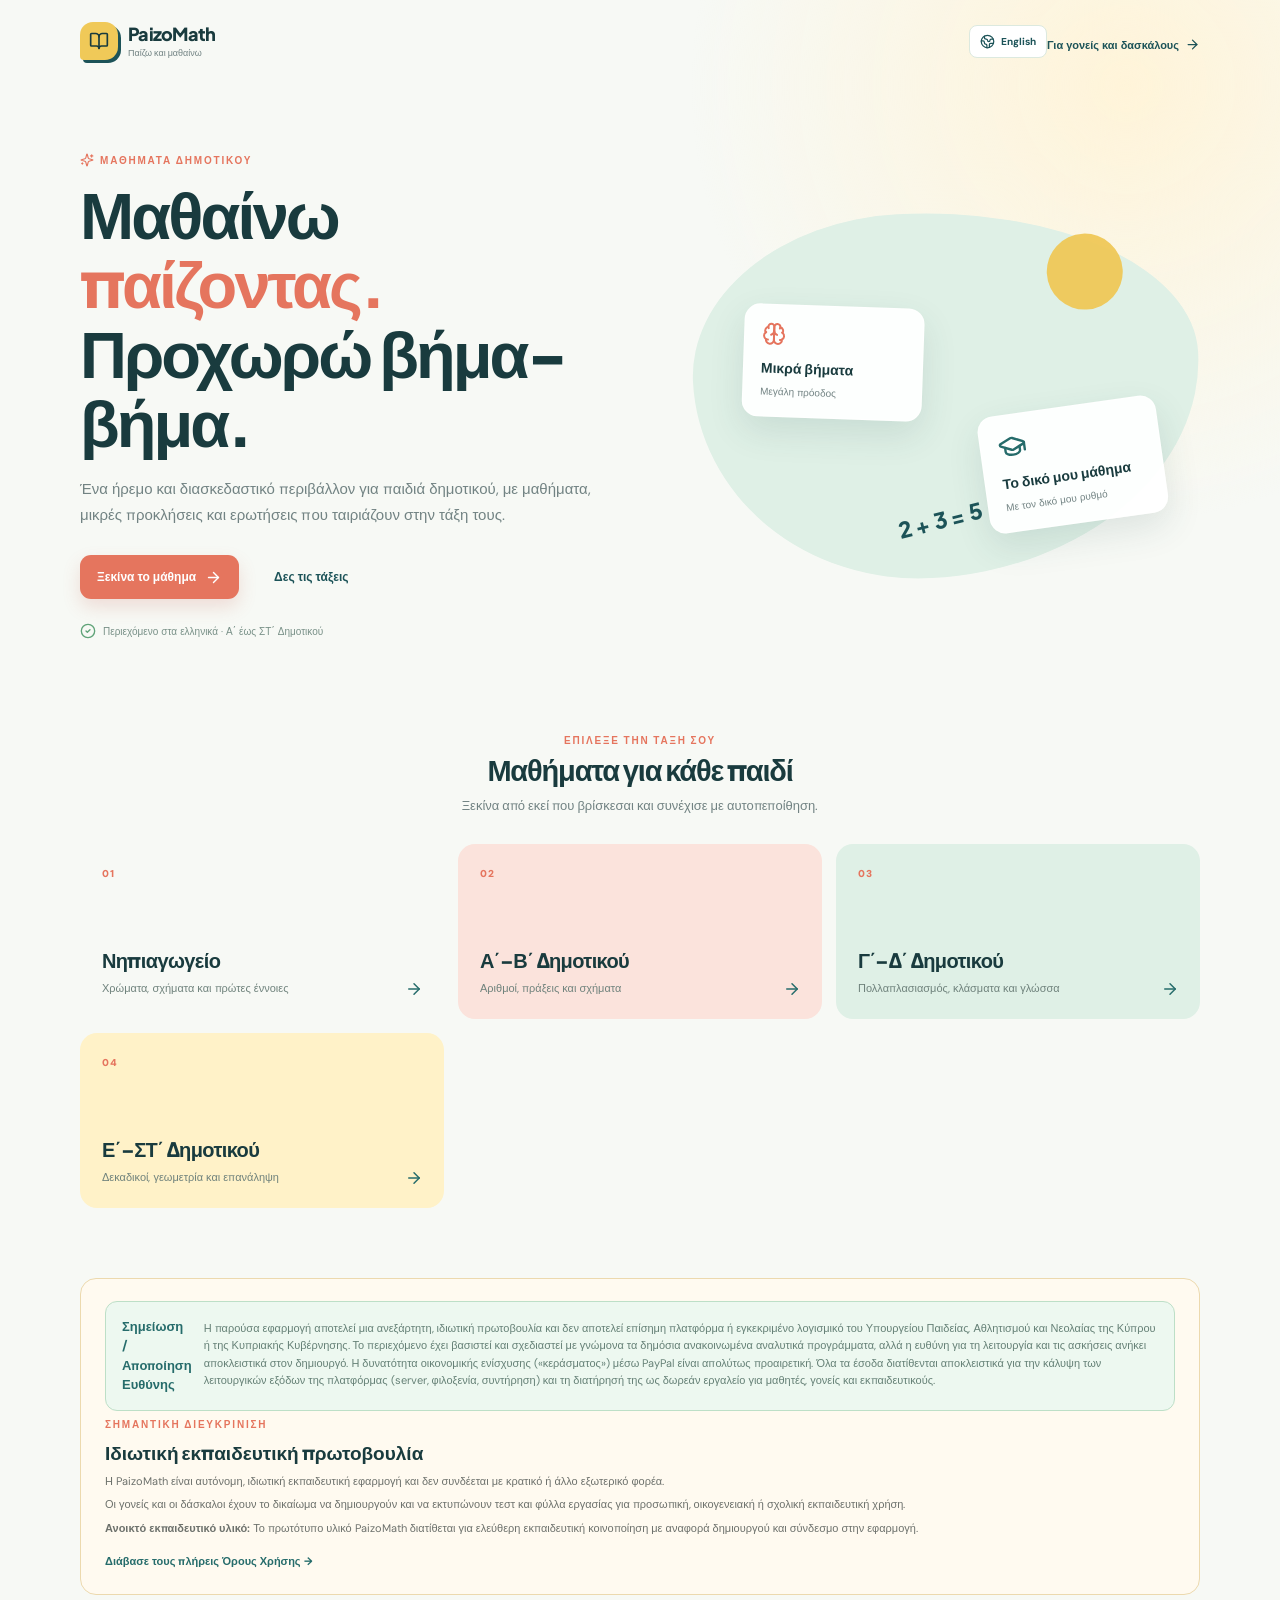
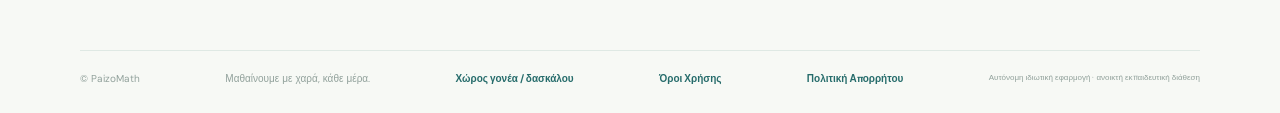
==== commit 455a080d: "Add files via upload" ====
--- a/index.html
+++ b/index.html
@@ -1,9 +1,15 @@
 <!doctype html>
-<html lang="el"><head><meta charset="UTF-8" /><meta name="viewport" content="width=device-width, initial-scale=1.0, maximum-scale=1" /><title>Παίζω και Μαθαίνω — Χάρτης Ύλης</title><meta name="description" content="PaizoMath: διασκεδαστικά μαθήματα για παιδιά Νηπιαγωγείου και Δημοτικού." />  
-  <script type="module" crossorigin src="./assets/index-C3btN-cI.js"></script>
-  <link rel="stylesheet" crossorigin href="./assets/index-DbWrcReb.css">
-</head><body>
-  <script id="manus-runtime">window.__MANUS_HOST_DEV__ = false;
+<html lang="el">
+  <head>
+    <meta charset="UTF-8" />
+    <meta name="viewport" content="width=device-width, initial-scale=1.0" />
+    <meta name="description" content="PaizoMath — αυτόνομη ιδιωτική εκπαιδευτική εφαρμογή" />
+    <title>PaizoMath</title>
+    <script type="module" crossorigin src="./assets/index-CLy9ROoE.js"></script>
+    <link rel="stylesheet" crossorigin href="./assets/index-BV4BrtIc.css">
+  </head>
+  <body>
+    <script id="manus-runtime">window.__MANUS_HOST_DEV__ = false;
 (function(){"use strict";var Mr={exports:{}},Kn={};/**
  * @license React
  * react-jsx-runtime.production.js
@@ -63,423 +69,6 @@
     `,document.head.appendChild(i),this.cursorStyleElement=i}removeCursorStyle(){this.cursorStyleElement&&(this.cursorStyleElement.remove(),this.cursorStyleElement=null)}handleUndoRedo=i=>{const c=i.key.toLowerCase(),s=(i.ctrlKey||i.metaKey)&&c==="z"&&!i.shiftKey,d=(i.ctrlKey||i.metaKey)&&(c==="z"&&i.shiftKey||c==="y");if(!s&&!d)return;const m=i.target;if(m instanceof HTMLElement){const C=m.tagName;if(["INPUT","TEXTAREA","SELECT"].includes(C)||m.isContentEditable)return}const x=document.activeElement;if(x instanceof HTMLElement){const C=x.tagName;if(["INPUT","TEXTAREA","SELECT"].includes(C)||x.isContentEditable)return;let v=x;for(;v;){if(v.hasAttribute(al))return;v=v.parentElement}}i.preventDefault(),i.stopPropagation();let R=null;s?(R=this.editHistory.undo(),this.highlighter.scheduleRender()):d&&(R=this.editHistory.redo(),this.highlighter.scheduleRender()),R&&R.target&&document.contains(R.target)&&(R.target.scrollIntoView({behavior:"smooth",block:"center"}),this.highlighter.setActiveTarget(R.target),setTimeout(()=>{this.highlighter.setActiveTarget(null)},1500))};handleDelete=i=>{if(i.key!=="Delete"&&i.key!=="Backspace"||this.isDirectEditing)return;const c=i.target;if(c instanceof HTMLElement){const R=c.tagName;if(["INPUT","TEXTAREA","SELECT"].includes(R)||c.isContentEditable)return}const s=document.activeElement;if(s instanceof HTMLElement){const R=s.tagName;if(["INPUT","TEXTAREA","SELECT"].includes(R)||s.isContentEditable)return;let C=s;for(;C;){if(C.hasAttribute(al))return;C=C.parentElement}}if(!this.activeTarget)return;if(!Fg(this.activeTarget)){console.warn("Cannot delete this element: it is a critical DOM element");return}i.preventDefault(),i.stopPropagation();const d=Ig(this.activeTarget);if(!d){console.warn("Cannot delete element: no parent found");return}const m=$r(this.activeTarget),x=this.activeTarget;this.disposeSelectorInput(),this.exitDirectEditMode(),this.removeEnterKeyListener?.(),this.removeEnterKeyListener=null,x.parentElement&&x.parentElement.removeChild(x),this.activeTarget=null,this.hoverTarget=null,this.pointerDown=!1,this.highlighter.setActiveTarget(null),this.highlighter.setHoverTarget(null),this.editHistory.addEdit({target:x,targetData:m,changes:{deleted:d},screenshot:null}),this.showEditToolbarIfNeeded(),this.showCommentMarkersIfNeeded()};showEditToolbarIfNeeded(){if(!this.editHistory.hasEdits()){this.hideEditToolbar();return}this.disposeEditToolbar||Promise.resolve().then(()=>w0).then(({openEditToolbar:i})=>{const c=i({editHistory:this.editHistory,highlighter:this.highlighter,onApply:()=>{this.handleApplyAll()},onDiscard:()=>{this.handleDiscardAll()}});this.disposeEditToolbar=()=>{c?.dispose(),this.disposeEditToolbar=null}}).catch(i=>{console.error("Failed to render EditToolbar:",i)})}hideEditToolbar(){this.disposeEditToolbar&&this.disposeEditToolbar()}handleApplyAll(){const i=this.editHistory.getActiveEdits();i.length!==0&&Pt.sendMessage({type:"edits",to:"container",payload:{edits:i.map(c=>({element:c.targetData,changes:c.changes,screenshot:c.screenshot}))}})}handleDiscardAll(){this.editHistory.clear(),this.hideEditToolbar(),this.hideCommentMarkers(),this.highlighter.scheduleRender()}showCommentMarkersIfNeeded(){if(!this.editHistory.hasEdits()){this.hideCommentMarkers();return}this.disposeCommentMarkers||Promise.resolve().then(()=>E0).then(({openCommentMarkers:i})=>{const c=i({editHistory:this.editHistory,highlighter:this.highlighter,getActiveElement:()=>this.activeTarget,onElementSelect:s=>{this.selectElement(s)}});this.disposeCommentMarkers=()=>{c?.dispose(),this.disposeCommentMarkers=null}}).catch(i=>{console.error("Failed to render CommentMarkers:",i)})}hideCommentMarkers(){this.disposeCommentMarkers&&this.disposeCommentMarkers(),this.editHistory.clearComments(),this.highlighter.scheduleRender()}handleGlobalEscape=i=>{if(i.key!=="Escape"||this.activeTarget)return;const c=i.target;if(c instanceof HTMLElement){const d=c.tagName;if(["INPUT","TEXTAREA","SELECT"].includes(d)||c.isContentEditable)return}const s=document.activeElement;if(s instanceof HTMLElement){const d=s.tagName;if(["INPUT","TEXTAREA","SELECT"].includes(d)||s.isContentEditable)return;let m=s;for(;m;){if(m.hasAttribute(al))return;m=m.parentElement}}this.editHistory.hasEdits()||(i.preventDefault(),i.stopPropagation(),this.disable(),Pt.sendMessage({type:"exitEditMode",to:"container",payload:{}}))}}const u0=new c0;class d0{wired=!1;init(){if(this.wired)return;this.wired=!0;const i=s=>{try{const m=new URL(s,window.location.href).hostname.toLowerCase();return!!(m==="stripe.com"||m.endsWith(".stripe.com")||m==="myshopify.com"||m.endsWith(".myshopify.com"))}catch{return!1}},c=(s,d)=>{Pt.sendMessage({type:"externalNavAttempt",to:"container",payload:{href:s,trigger:d}})};try{const s=window.open;window.open=(...d)=>{const m=d[0];return typeof m=="string"&&i(m)&&c(m,"window.open"),s.apply(window,d)}}catch{}try{const s=window.navigation;s&&typeof s.addEventListener=="function"&&s.addEventListener("navigate",d=>{const m=d?.destination?.url;typeof m=="string"&&i(m)&&c(m,"navigation")})}catch{}}}const f0=new d0;class h0{constructor(){this.init()}async init(){Pt.init({currentEndpoint:"content"}),Pt.listenMessage({type:"containerInited",callback:()=>{Pt.readySource.markReady()}}),Yr.init(),vg.init(),f0.init(),Su.init(),u0.init(),await this.renderRoot(),this.renderRootForDev()}renderRootForDev(){}async renderRoot(){if(document.getElementById(jr.root))return;const c=document.createElement("div");c.id=jr.root,c.setAttribute(al,"true"),document.documentElement.appendChild(c);const s=c.attachShadow({mode:"closed"}),d=document.createElement("style"),m=await Promise.resolve().then(()=>T0).then(x=>x.default);d.textContent=m,s.appendChild(d),Or.createRoot(s).render(h.jsx(pg,{"data-loc":"src/main.tsx:128"}))}}new h0;function m0({onDiscard:r,onApply:i,isApplying:c=!1,editCount:s}){const d=c||s===0;return h.jsxs("div",{"data-loc":"src/modules/DomSelector/EditsToolBar/ActionButtons.tsx:17",className:"flex items-center gap-2",children:[h.jsx("button",{"data-loc":"src/modules/DomSelector/EditsToolBar/ActionButtons.tsx:18",onClick:r,disabled:d,className:"px-3 py-1.5 text-sm font-medium text-[var(--text-white)] border-[var(--text-tertiary)] border-[1.5px] hover:bg-[#ffffff0f] focus:bg-[#ffffff0f] active:opacity-90 rounded-[12px] transition-all outline-none disabled:opacity-50 disabled:cursor-not-allowed",title:"Discard all changes",children:"Discard"}),h.jsxs("button",{"data-loc":"src/modules/DomSelector/EditsToolBar/ActionButtons.tsx:27",onClick:i,disabled:d,className:"flex items-center gap-2 px-4 py-1.5 text-sm font-medium bg-[var(--Button-primary-brand)] text-white border border-transparent hover:opacity-90 focus:opacity-90 active:opacity-90 rounded-[12px] transition-all outline-none disabled:opacity-50 disabled:cursor-not-allowed",title:"Save all changes",children:[c&&h.jsxs("svg",{"data-loc":"src/modules/DomSelector/EditsToolBar/ActionButtons.tsx:34",className:"animate-spin h-4 w-4",xmlns:"http://www.w3.org/2000/svg",fill:"none",viewBox:"0 0 24 24",children:[h.jsx("circle",{"data-loc":"src/modules/DomSelector/EditsToolBar/ActionButtons.tsx:40",className:"opacity-25",cx:"12",cy:"12",r:"10",stroke:"currentColor",strokeWidth:"4"}),h.jsx("path",{"data-loc":"src/modules/DomSelector/EditsToolBar/ActionButtons.tsx:48",className:"opacity-75",fill:"currentColor",d:"M4 12a8 8 0 018-8V0C5.373 0 0 5.373 0 12h4zm2 5.291A7.962 7.962 0 014 12H0c0 3.042 1.135 5.824 3 7.938l3-2.647z"})]}),"Apply"]})]})}function g0({editCount:r,showEditPreviews:i,onClick:c}){return h.jsxs("div",{"data-loc":"src/modules/DomSelector/EditsToolBar/EditCountBadge.tsx:15",onClick:c,tabIndex:0,role:"button",className:Ae.cn("flex items-center gap-2 px-3 py-1.5 rounded-[12px] cursor-pointer transition-all relative outline-none text-[var(--text-white)] border-[var(--text-tertiary)] border-[1.5px] active:opacity-90",i?"bg-[#ffffff0f]":"bg-transparent hover:bg-[#ffffff0f]"),children:[h.jsx("svg",{"data-loc":"src/modules/DomSelector/EditsToolBar/EditCountBadge.tsx:26",xmlns:"http://www.w3.org/2000/svg",width:"18",height:"18",viewBox:"0 0 16 16",fill:"currentColor",children:h.jsx("g",{"data-loc":"src/modules/DomSelector/EditsToolBar/EditCountBadge.tsx:33",children:h.jsx("path",{"data-loc":"src/modules/DomSelector/EditsToolBar/EditCountBadge.tsx:34",d:"M7.52881 7.52869C7.71733 7.34017 8 7.28198 8.24756 7.3809L14.9142 10.0476C15.1678 10.149 15.334 10.3949 15.3335 10.668C15.3329 10.9411 15.1656 11.1861 14.9116 11.2865L12.3133 12.3132L11.2866 14.9115C11.1862 15.1655 10.9412 15.3328 10.6681 15.3334C10.3951 15.3339 10.1491 15.1677 10.0477 14.9141L7.38102 8.24744C7.2821 7.99988 7.34029 7.71721 7.52881 7.52869ZM1.3335 12.6667C1.3335 12.2985 1.63197 12 2.00016 12C2.36835 12 2.66683 12.2985 2.66683 12.6667C2.66683 12.8435 2.73712 13.013 2.86214 13.1381C2.98717 13.2631 3.15669 13.3334 3.3335 13.3334C3.70169 13.3334 4.00016 13.6319 4.00016 14C4.00016 14.3682 3.70169 14.6667 3.3335 14.6667C2.80306 14.6667 2.29451 14.4558 1.91943 14.0808C1.54436 13.7057 1.3335 13.1971 1.3335 12.6667ZM7.3335 13.3334C7.70169 13.3334 8.00016 13.6319 8.00016 14C8.00016 14.3682 7.70169 14.6667 7.3335 14.6667H6.00016C5.63197 14.6667 5.3335 14.3682 5.3335 14C5.3335 13.6319 5.63197 13.3334 6.00016 13.3334H7.3335ZM10.6629 12.8627L11.1805 11.5547L11.2085 11.4922C11.2822 11.3506 11.405 11.2397 11.5549 11.1804L12.8628 10.6628L9.19678 9.19666L10.6629 12.8627ZM1.3335 10V9.33337C1.3335 8.96518 1.63197 8.66671 2.00016 8.66671C2.36835 8.66671 2.66683 8.96518 2.66683 9.33337V10C2.66683 10.3682 2.36835 10.6667 2.00016 10.6667C1.63197 10.6667 1.3335 10.3682 1.3335 10ZM13.3335 7.33337V6.00004C13.3335 5.63185 13.632 5.33337 14.0002 5.33337C14.3684 5.33337 14.6668 5.63185 14.6668 6.00004V7.33337C14.6668 7.70156 14.3684 8.00004 14.0002 8.00004C13.632 8.00004 13.3335 7.70156 13.3335 7.33337ZM1.3335 6.66671V6.00004C1.3335 5.63185 1.63197 5.33337 2.00016 5.33337C2.36835 5.33337 2.66683 5.63185 2.66683 6.00004V6.66671C2.66683 7.0349 2.36835 7.33337 2.00016 7.33337C1.63197 7.33337 1.3335 7.0349 1.3335 6.66671ZM1.3335 3.33337C1.3335 2.80294 1.54436 2.29438 1.91943 1.91931C2.29451 1.54424 2.80306 1.33337 3.3335 1.33337C3.70169 1.33337 4.00016 1.63185 4.00016 2.00004C4.00016 2.36823 3.70169 2.66671 3.3335 2.66671C3.15668 2.66671 2.98717 2.737 2.86214 2.86202C2.73712 2.98704 2.66683 3.15656 2.66683 3.33337C2.66683 3.70156 2.36835 4.00004 2.00016 4.00004C1.63197 4.00004 1.3335 3.70156 1.3335 3.33337ZM13.3335 3.33337C13.3335 3.15656 13.2632 2.98704 13.1382 2.86202C13.0132 2.737 12.8436 2.66671 12.6668 2.66671C12.2986 2.66671 12.0002 2.36823 12.0002 2.00004C12.0002 1.63185 12.2986 1.33337 12.6668 1.33337C13.1973 1.33337 13.7058 1.54424 14.0809 1.91931C14.456 2.29438 14.6668 2.80294 14.6668 3.33337C14.6668 3.70156 14.3684 4.00004 14.0002 4.00004C13.632 4.00004 13.3335 3.70156 13.3335 3.33337ZM6.66683 1.33337C7.03502 1.33337 7.3335 1.63185 7.3335 2.00004C7.3335 2.36823 7.03502 2.66671 6.66683 2.66671H6.00016C5.63197 2.66671 5.3335 2.36823 5.3335 2.00004C5.3335 1.63185 5.63197 1.33337 6.00016 1.33337H6.66683ZM10.0002 1.33337C10.3684 1.33337 10.6668 1.63185 10.6668 2.00004C10.6668 2.36823 10.3684 2.66671 10.0002 2.66671H9.3335C8.96531 2.66671 8.66683 2.36823 8.66683 2.00004C8.66683 1.63185 8.96531 1.33337 9.3335 1.33337H10.0002Z"})})}),h.jsx("span",{"data-loc":"src/modules/DomSelector/EditsToolBar/EditCountBadge.tsx:37",className:"text-sm font-medium tabular-nums",children:r})]})}function p0({activeEdits:r,hoveredEditIndex:i,highlighter:c,onCardClick:s,onCardHover:d,show:m}){const x=U.useRef(null),R=v=>{d(v)},C=()=>{d(null)};return U.useEffect(()=>{if(!m){c.removeExclusionRect("edit-preview-cards");return}const v=()=>{if(x.current&&m){const D=x.current.getBoundingClientRect();c.addExclusionRect("edit-preview-cards",D)}};return v(),window.addEventListener("resize",v),window.addEventListener("scroll",v,{passive:!0}),()=>{window.removeEventListener("resize",v),window.removeEventListener("scroll",v),c.removeExclusionRect("edit-preview-cards")}},[c,m]),h.jsx("div",{"data-loc":"src/modules/DomSelector/EditsToolBar/EditPreviewCards.tsx:59",ref:x,className:"absolute bottom-full mb-2 left-0 right-0 transition-all duration-200 ease-out",style:{opacity:m?1:0,transform:m?"translateY(0) scale(1)":"translateY(8px) scale(0.98)",pointerEvents:m?"auto":"none",transitionTimingFunction:"cubic-bezier(0.16, 1, 0.3, 1)"},onMouseLeave:C,children:h.jsx("div",{"data-loc":"src/modules/DomSelector/EditsToolBar/EditPreviewCards.tsx:72",className:"rounded-[14px] border border-[var(--border-main)] bg-[rgb(37,37,37)] shadow-[0px_8px_32px_0px_var(--shadow-S)] overflow-hidden",style:{maxHeight:"40vh"},children:h.jsx("div",{"data-loc":"src/modules/DomSelector/EditsToolBar/EditPreviewCards.tsx:78",className:"overflow-y-auto",style:{maxHeight:"40vh"},children:r.map((v,D)=>{const j=i===D,J=!!v.screenshot;return h.jsx("div",{"data-loc":"src/modules/DomSelector/EditsToolBar/EditPreviewCards.tsx:89",onClick:()=>s(D),onMouseEnter:()=>R(D),className:Ae.cn("px-4 cursor-pointer transition-all",j&&"bg-[#ffffff0f]"),children:h.jsxs("div",{"data-loc":"src/modules/DomSelector/EditsToolBar/EditPreviewCards.tsx:98",className:"flex items-center gap-2.5 py-2",style:{borderBottom:D!==r.length-1?"1px solid var(--icon-secondary)":"none"},children:[h.jsx("div",{"data-loc":"src/modules/DomSelector/EditsToolBar/EditPreviewCards.tsx:108",className:Ae.cn("flex-shrink-0 size-5 rounded-full flex items-center justify-center transition-all text-[var(--background-card)] border-[var(--icon-secondary)] border",j&&"bg-[#ffffff0f]"),children:h.jsx("span",{"data-loc":"src/modules/DomSelector/EditsToolBar/EditPreviewCards.tsx:114",className:"text-xs",children:D+1})}),h.jsxs("div",{"data-loc":"src/modules/DomSelector/EditsToolBar/EditPreviewCards.tsx:118",className:"flex-1 min-w-0",children:[h.jsx("span",{"data-loc":"src/modules/DomSelector/EditsToolBar/EditPreviewCards.tsx:119",className:Ae.cn("text-sm text-white font-medium",v.changes.deleted&&"line-through"),children:v.targetData.tagName}),h.jsxs("div",{"data-loc":"src/modules/DomSelector/EditsToolBar/EditPreviewCards.tsx:129",className:"text-xs text-[var(--text-white-tsp)] pt-0.5 leading-none gap-1 flex flex-col",children:[v.changes.comment&&h.jsx("span",{"data-loc":"src/modules/DomSelector/EditsToolBar/EditPreviewCards.tsx:131",className:"leading-snug",children:v.changes.comment.modified===""?"Removed comment":`Comment: "${v.changes.comment.modified.slice(0,30)}${v.changes.comment.modified.length>30?"...":""}"`}),v.changes.deleted&&h.jsx("span",{"data-loc":"src/modules/DomSelector/EditsToolBar/EditPreviewCards.tsx:144",children:"Element deleted"}),v.changes.textContent&&h.jsxs("span",{"data-loc":"src/modules/DomSelector/EditsToolBar/EditPreviewCards.tsx:146",className:"leading-snug",children:['Text: "',v.changes.textContent.modified.slice(0,40),v.changes.textContent.modified.length>40?"...":"",'"']}),v.changes.src&&h.jsx("span",{"data-loc":"src/modules/DomSelector/EditsToolBar/EditPreviewCards.tsx:155",children:"Image source updated"}),v.changes.href&&h.jsxs("span",{"data-loc":"src/modules/DomSelector/EditsToolBar/EditPreviewCards.tsx:157",className:"leading-snug",children:["Link: ",v.changes.href.modified.slice(0,30),"..."]}),v.changes.style&&h.jsxs("div",{"data-loc":"src/modules/DomSelector/EditsToolBar/EditPreviewCards.tsx:162",className:"flex flex-wrap gap-1",children:[Object.keys(v.changes.style).slice(0,3).map(at=>h.jsx("span",{"data-loc":"src/modules/DomSelector/EditsToolBar/EditPreviewCards.tsx:166",className:"px-1.5 py-0.5 text-xs bg-[#ffffff1a] text-white rounded-[8px]",children:at},at)),Object.keys(v.changes.style).length>3&&h.jsxs("span",{"data-loc":"src/modules/DomSelector/EditsToolBar/EditPreviewCards.tsx:174",className:"text-xs text-white",children:["+",Object.keys(v.changes.style).length-3," more"]})]}),J&&!v.changes.deleted&&(v.changes.textContent||v.changes.style||v.changes.comment)&&h.jsx("div",{"data-loc":"src/modules/DomSelector/EditsToolBar/EditPreviewCards.tsx:185",style:{backgroundImage:`url(${v.screenshot})`,backgroundSize:"cover",backgroundPosition:"top"},className:"h-12 mt-1 rounded border border-black/10"})]})]})]})},`${v.targetData.id}-${D}`)})})})})}function y0({canUndo:r,canRedo:i,onUndo:c,onRedo:s}){return h.jsxs("div",{"data-loc":"src/modules/DomSelector/EditsToolBar/UndoRedoButtons.tsx:17",className:"flex items-center gap-1.5",children:[h.jsx("button",{"data-loc":"src/modules/DomSelector/EditsToolBar/UndoRedoButtons.tsx:18",onClick:c,disabled:!r,className:Ae.cn("flex items-center justify-center p-1.5 rounded-full transition-all outline-none",r?"text-[var(--text-white)] hover:bg-[#ffffff0f] cursor-pointer":"bg-transparent text-[var(--text-disable)] cursor-not-allowed opacity-50"),title:"Undo (⌘Z)",children:h.jsx("svg",{"data-loc":"src/modules/DomSelector/EditsToolBar/UndoRedoButtons.tsx:29",xmlns:"http://www.w3.org/2000/svg",width:"18",height:"18",viewBox:"0 0 16 16",fill:"none",children:h.jsx("path",{"data-loc":"src/modules/DomSelector/EditsToolBar/UndoRedoButtons.tsx:36",d:"M12.6666 9.66662C12.6666 9.27271 12.5888 8.88276 12.4381 8.51883C12.2873 8.15485 12.0663 7.8241 11.7877 7.54552C11.5091 7.26695 11.1784 7.0459 10.8144 6.89513C10.4505 6.74441 10.0605 6.66662 9.66662 6.66662H4.27599L6.4713 8.86193C6.73165 9.12228 6.73165 9.54429 6.4713 9.80464C6.21095 10.065 5.78894 10.065 5.5286 9.80464L2.19526 6.4713C1.93491 6.21095 1.93491 5.78894 2.19526 5.5286L5.5286 2.19526C5.78894 1.93491 6.21095 1.93491 6.4713 2.19526C6.73165 2.45561 6.73165 2.87762 6.4713 3.13797L4.27599 5.33328H9.66662C10.2357 5.33328 10.7991 5.44559 11.3248 5.66336C11.8506 5.88113 12.3287 6.19978 12.7311 6.60216C13.1335 7.00455 13.4521 7.48267 13.6699 8.00841C13.8876 8.53416 13.9999 9.09755 13.9999 9.66662C13.9999 10.2357 13.8876 10.7991 13.6699 11.3248C13.4521 11.8506 13.1335 12.3287 12.7311 12.7311C12.3287 13.1335 11.8506 13.4521 11.3248 13.6699C10.7991 13.8876 10.2357 13.9999 9.66662 13.9999H7.33328C6.96509 13.9999 6.66662 13.7015 6.66662 13.3333C6.66662 12.9651 6.96509 12.6666 7.33328 12.6666H9.66662C10.0605 12.6666 10.4505 12.5888 10.8144 12.4381C11.1784 12.2873 11.5091 12.0663 11.7877 11.7877C12.0663 11.5091 12.2873 11.1784 12.4381 10.8144C12.5888 10.4505 12.6666 10.0605 12.6666 9.66662Z",fill:"currentColor"})})}),h.jsx("button",{"data-loc":"src/modules/DomSelector/EditsToolBar/UndoRedoButtons.tsx:43",onClick:s,disabled:!i,className:Ae.cn("flex items-center justify-center p-1.5 rounded-full transition-all outline-none",i?"text-[var(--text-white)] hover:bg-[#ffffff0f] cursor-pointer":"bg-transparent text-[var(--text-disable)] opacity-50 cursor-not-allowed"),title:"Redo (⌘⇧Z)",children:h.jsx("svg",{"data-loc":"src/modules/DomSelector/EditsToolBar/UndoRedoButtons.tsx:54",xmlns:"http://www.w3.org/2000/svg",width:"18",height:"18",viewBox:"0 0 16 16",fill:"none",children:h.jsx("path",{"data-loc":"src/modules/DomSelector/EditsToolBar/UndoRedoButtons.tsx:61",d:"M3.33338 9.66662C3.33338 9.27271 3.41118 8.88276 3.5619 8.51883C3.71266 8.15485 3.93371 7.8241 4.21229 7.54552C4.49086 7.26695 4.82162 7.0459 5.1856 6.89513C5.54953 6.74441 5.93948 6.66662 6.33338 6.66662H11.724L9.5287 8.86193C9.26835 9.12228 9.26835 9.54429 9.5287 9.80464C9.78905 10.065 10.2111 10.065 10.4714 9.80464L13.8047 6.4713C14.0651 6.21095 14.0651 5.78894 13.8047 5.5286L10.4714 2.19526C10.2111 1.93491 9.78905 1.93491 9.5287 2.19526C9.26835 2.45561 9.26835 2.87762 9.5287 3.13797L11.724 5.33328H6.33338C5.76432 5.33328 5.20092 5.44559 4.67518 5.66336C4.14944 5.88113 3.67132 6.19978 3.26893 6.60216C2.86654 7.00455 2.5479 7.48267 2.33013 8.00841C2.11236 8.53416 2.00005 9.09755 2.00005 9.66662C2.00005 10.2357 2.11236 10.7991 2.33013 11.3248C2.5479 11.8506 2.86654 12.3287 3.26893 12.7311C3.67132 13.1335 4.14944 13.4521 4.67518 13.6699C5.20092 13.8876 5.76432 13.9999 6.33338 13.9999H8.66672C9.03491 13.9999 9.33338 13.7015 9.33338 13.3333C9.33338 12.9651 9.03491 12.6666 8.66672 12.6666H6.33338C5.93948 12.6666 5.54953 12.5888 5.1856 12.4381C4.82162 12.2873 4.49086 12.0663 4.21229 11.7877C3.93371 11.5091 3.71266 11.1784 3.5619 10.8144C3.41118 10.4505 3.33338 10.0605 3.33338 9.66662Z",fill:"currentColor"})})})]})}function v0(r){const[i,c]=U.useState(r.canUndo()),[s,d]=U.useState(r.canRedo()),[m,x]=U.useState(r.getActiveEdits().length),[R,C]=U.useState([]);return U.useEffect(()=>{const v=r.onChange(()=>{c(r.canUndo()),d(r.canRedo());const D=r.getActiveEdits();x(D.length),C(D)});return C(r.getActiveEdits()),v},[r]),{canUndo:i,canRedo:s,editCount:m,activeEdits:R}}function b0(){const[r,i]=U.useState(!1);return{showEditPreviews:r,handleEditCountClick:()=>{i(!r)}}}function qu({editHistory:r,highlighter:i,onApply:c,onDiscard:s}){const d=U.useRef(null),[m,x]=U.useState(null),[R,C]=U.useState(!1),{canUndo:v,canRedo:D,editCount:j,activeEdits:J}=v0(r),{showEditPreviews:at,handleEditCountClick:$}=b0();U.useEffect(()=>{if(m!==null&&J[m]){const _=J[m];_.target&&document.contains(_.target)&&i.setHoverTarget(_.target)}else i.setHoverTarget(null)},[m,J,i]),U.useEffect(()=>{const _=()=>{if(d.current){const Y=d.current.getBoundingClientRect();i.addExclusionRect("edit-toolbar",Y)}};return _(),window.addEventListener("resize",_),()=>{window.removeEventListener("resize",_),i.removeExclusionRect("edit-toolbar")}},[i]);const nt=()=>{const _=r.undo();i.scheduleRender(),_&&_.target&&document.contains(_.target)&&(_.target.scrollIntoView({behavior:"smooth",block:"center"}),i.setActiveTarget(_.target),setTimeout(()=>{i.setActiveTarget(null)},1500))},ct=()=>{const _=r.redo();i.scheduleRender(),_&&_.target&&document.contains(_.target)&&(_.target.scrollIntoView({behavior:"smooth",block:"center"}),i.setActiveTarget(_.target),setTimeout(()=>{i.setActiveTarget(null)},1500))},ht=_=>{const Y=J[_];Y.target&&document.contains(Y.target)&&(Y.target.scrollIntoView({behavior:"smooth",block:"center"}),i.setActiveTarget(Y.target),setTimeout(()=>{i.setActiveTarget(null)},1500))},St=()=>{C(!0),c()};return h.jsx("div",{"data-loc":"src/modules/DomSelector/EditsToolBar/EditToolbar.tsx:127",className:"fixed left-0 right-0 top-0 bottom-0 pointer-events-none",style:{zIndex:2147483645},children:h.jsx("div",{"data-loc":"src/modules/DomSelector/EditsToolBar/EditToolbar.tsx:131",className:"absolute bottom-0 left-0 right-0 flex items-center justify-center pb-8",children:h.jsxs("div",{"data-loc":"src/modules/DomSelector/EditsToolBar/EditToolbar.tsx:132",ref:d,[al]:"true",onMouseDown:_=>_.stopPropagation(),className:"pointer-events-auto flex items-center gap-8 p-2 rounded-[14px] border border-[var(--border-main)] bg-[rgb(37,37,37)] shadow-[0px_8px_32px_0px_var(--shadow-S)] relative justify-between",children:[h.jsxs("div",{"data-loc":"src/modules/DomSelector/EditsToolBar/EditToolbar.tsx:138",className:"flex items-center gap-3",children:[h.jsx(g0,{"data-loc":"src/modules/DomSelector/EditsToolBar/EditToolbar.tsx:139",editCount:j,showEditPreviews:at,onClick:$}),h.jsx(y0,{"data-loc":"src/modules/DomSelector/EditsToolBar/EditToolbar.tsx:145",canUndo:v,canRedo:D,onUndo:nt,onRedo:ct})]}),h.jsx(m0,{"data-loc":"src/modules/DomSelector/EditsToolBar/EditToolbar.tsx:153",onDiscard:s,onApply:St,isApplying:R,editCount:j}),J.length>0&&h.jsx(p0,{"data-loc":"src/modules/DomSelector/EditsToolBar/EditToolbar.tsx:161",activeEdits:J,hoveredEditIndex:m,highlighter:i,onCardClick:ht,onCardHover:x,show:at})]})})})}const x0=ei.createOpener(qu,{singleton:!0}),w0=Object.freeze(Object.defineProperty({__proto__:null,EditToolbar:qu,openEditToolbar:x0},Symbol.toStringTag,{value:"Module"}));function S0({comment:r,elementRect:i,boxRef:c,onMouseEnter:s,onMouseLeave:d,onClick:m,onDelete:x,isHidden:R}){const C=U.useRef(null),v=U.useRef(null),[D,j]=U.useState({width:0,height:0});U.useLayoutEffect(()=>{if(!C.current)return;const it=C.current.getBoundingClientRect();j({width:it.width,height:it.height})},[r,x]);const J=window.innerWidth,at=window.innerHeight,$=30,nt=i.top+i.height/2;let ct=i.right+$,ht=nt-D.height/2;ct+D.width>J-20&&(ct=i.left-$-D.width),ct<20&&(ct=Math.min(i.left,J-D.width-20),ct=Math.max(20,ct),ht=i.bottom+$),ht<20?ht=20:ht+D.height>at-20&&(ht=Math.max(20,at-D.height-20));const St={x:ct,y:ht},_=St.y+D.height/2,Y=St.x>i.right?i.right:i.left;return R?null:h.jsxs(h.Fragment,{children:[h.jsxs("svg",{"data-loc":"src/modules/DomSelector/CommentMarkers/CommentTooltip.tsx:80",className:"absolute inset-0 w-full h-full pointer-events-none z-[2147483643]",children:[h.jsx("line",{"data-loc":"src/modules/DomSelector/CommentMarkers/CommentTooltip.tsx:81",x1:Y,y1:nt,x2:St.x,y2:_,stroke:"#0081f2",strokeWidth:1.5,strokeDasharray:"3 2"}),h.jsx("circle",{"data-loc":"src/modules/DomSelector/CommentMarkers/CommentTooltip.tsx:90",cx:Y,cy:nt,r:3,fill:"#0081f2"})]}),h.jsxs("div",{"data-loc":"src/modules/DomSelector/CommentMarkers/CommentTooltip.tsx:94",ref:v,className:"absolute group z-[2147483644]",style:{left:St.x,top:St.y},onMouseEnter:s,onMouseLeave:d,children:[h.jsx("div",{"data-loc":"src/modules/DomSelector/CommentMarkers/CommentTooltip.tsx:105",ref:H=>{C.current=H,c(H)},className:"pointer-events-auto cursor-pointer rounded-[10px] px-2.5 py-1.5 bg-[#0081f2] max-w-[260px]",onClick:m,onMouseDown:H=>H.stopPropagation(),children:h.jsx("div",{"data-loc":"src/modules/DomSelector/CommentMarkers/CommentTooltip.tsx:114",className:"flex items-start gap-1.5",children:h.jsx("p",{"data-loc":"src/modules/DomSelector/CommentMarkers/CommentTooltip.tsx:115",className:"flex-1 text-xs break-words whitespace-pre-wrap text-[var(--text-white)]",children:r})})}),x&&h.jsx("button",{"data-loc":"src/modules/DomSelector/CommentMarkers/CommentTooltip.tsx:123",onClick:H=>{H.stopPropagation(),x()},className:"absolute -top-1 right-0 pointer-events-auto flex items-center justify-center size-5 rounded-full bg-white shadow-md text-gray-600 hover:text-red-500 hover:bg-red-50 transition-all opacity-0 group-hover:opacity-100",title:"Delete comment",onMouseDown:H=>H.stopPropagation(),children:h.jsx("svg",{"data-loc":"src/modules/DomSelector/CommentMarkers/CommentTooltip.tsx:132",xmlns:"http://www.w3.org/2000/svg",width:"10",height:"10",viewBox:"0 0 12 12",fill:"none",stroke:"currentColor",strokeWidth:"1.5",strokeLinecap:"round",children:h.jsx("path",{"data-loc":"src/modules/DomSelector/CommentMarkers/CommentTooltip.tsx:142",d:"M9 3L3 9M3 3l6 6"})})})]})]})}function Yu({editHistory:r,highlighter:i,getActiveElement:c,onElementSelect:s}){const[d,m]=U.useState(null),[x,R]=U.useState(null),[C,v]=U.useState(0),D=U.useRef(new Map),j=U.useMemo(()=>{const _=r.getActiveEdits(),Y=new Map;for(const it of _){const rt=it.target;if(!document.contains(rt))continue;const V=Pr(rt);V&&Y.set(V,rt)}const H=[];for(const[it,rt]of Y.entries()){const V=rt._comment||"";if(!V.trim())continue;const xt=rt.getBoundingClientRect();xt.width===0||xt.height===0||H.push({id:it,element:rt,comment:V.trim(),position:{x:xt.left,y:xt.top}})}return H},[r,C,x]),J=()=>{for(const[_,Y]of D.current.entries()){const H=Y.getBoundingClientRect();i.addExclusionRect(`comment-box-${_}`,H)}},at=(_,Y)=>!(_.right<Y.left||_.left>Y.right||_.bottom<Y.top||_.top>Y.bottom);U.useEffect(()=>{const _=r.onChange(()=>{v(V=>V+1)});let Y=null,H=null;const it=()=>{Y===null&&(Y=requestAnimationFrame(()=>{Y=null,v(V=>V+1)}))},rt=()=>{H&&clearTimeout(H),H=setTimeout(()=>{v(V=>V+1)},100)};return window.addEventListener("scroll",it,{passive:!0}),window.addEventListener("resize",rt,{passive:!0}),()=>{_(),Y!==null&&cancelAnimationFrame(Y),H&&clearTimeout(H),window.removeEventListener("scroll",it),window.removeEventListener("resize",rt);for(const V of D.current.keys())i.removeExclusionRect(`comment-box-${V}`)}},[r,i]),U.useEffect(()=>{const _=()=>{const H=c();R(H)};_();const Y=setInterval(_,100);return()=>{clearInterval(Y)}},[c]),U.useEffect(()=>{const _=new Set(j.map(H=>H.id));for(const H of D.current.keys())_.has(H)||(i.removeExclusionRect(`comment-box-${H}`),D.current.delete(H));J();const Y=d?j.find(H=>H.id===d)?.element:null;Y&&document.contains(Y)?i.setHoverTarget(Y):i.setHoverTarget(null)},[j,d,i]);const $=_=>{m(_)},nt=()=>{m(null)},ct=_=>{const Y=j.find(H=>H.id===_);Y&&document.contains(Y.element)&&(Y.element.scrollIntoView({behavior:"smooth",block:"center"}),s(Y.element))},ht=_=>{const Y=j.find(H=>H.id===_);if(Y&&document.contains(Y.element)){const H=Y.element,it=H._comment||"",rt=$r(H);delete H._comment,r.addEdit({target:H,targetData:rt,changes:{comment:{original:it,modified:""}},screenshot:null}),v(V=>V+1)}},St=(_,Y)=>{if(Y){D.current.set(_,Y);const H=Y.getBoundingClientRect();i.addExclusionRect(`comment-box-${_}`,H)}else D.current.delete(_),i.removeExclusionRect(`comment-box-${_}`)};return h.jsx("div",{"data-loc":"src/modules/DomSelector/CommentMarkers/CommentMarkers.tsx:229",className:"fixed inset-0 pointer-events-none",style:{zIndex:2147483642},[al]:"true",children:j.map(_=>{let H=x===_.element;if(!H&&x&&document.contains(x)){const it=D.current.get(_.id);if(it){const rt=x.getBoundingClientRect(),V=it.getBoundingClientRect();H=at(V,rt)}}return h.jsx(S0,{"data-loc":"src/modules/DomSelector/CommentMarkers/CommentMarkers.tsx:249",comment:_.comment,elementRect:_.element.getBoundingClientRect(),isHidden:H,onMouseEnter:()=>$(_.id),onMouseLeave:nt,onClick:()=>ct(_.id),onDelete:()=>ht(_.id),boxRef:it=>St(_.id,it)},_.id)})})}const C0=ei.createOpener(Yu,{singleton:!0}),E0=Object.freeze(Object.defineProperty({__proto__:null,CommentMarkers:Yu,openCommentMarkers:C0},Symbol.toStringTag,{value:"Module"})),T0=Object.freeze(Object.defineProperty({__proto__:null,default:'#manus-previewer-content-root{--background-gray-login: #f8f8f7;--background-selection: #b8d3f8;--background-tool-used: linear-gradient( 176deg, rgba(255, 255, 255, 0) 5.88%, rgba(255, 255, 255, .6) 51.28%, rgba(255, 255, 255, 0) 94.95% );--background-drag-overlay: #ffffff80;--background-thinking: linear-gradient( 90deg, var(--text-primary) 0%, #d9d8d8 50.48%, var(--text-primary) 99.04% );--background-app-banner: linear-gradient(180deg, #f7f7f7 0%, #ececec 100%);--background-share-header: linear-gradient( 0deg, rgba(248, 248, 247, 0) 0%, #f8f8f7 45.05% );--text-primary: #34322d;--text-secondary: #5e5e5b;--text-tertiary: #858481;--text-disable: #b9b9b7;--text-blue: #0081f2;--text-onblack: #ffffff;--text-white: #ffffff;--text-white-tsp: #ffffff99;--theme-text-primary: #262626;--logo-color: #34322d;--text-shining: #e5e5e5;--background-gray-main: #f8f8f7;--background-white-main: #ffffff;--background-menu-white: #ffffff;--background-menu-gray: #f8f8f7;--background-tsp-menu-white: #ffffff14;--background-tsp-card-gray: #37352f0a;--background-nav: #ebebeb;--background-card: #fafafa;--background-mask: #000000a6;--background-card-gray: #fafafa;--background-preview-mask: #000000d9;--border-main: #0000000f;--border-white: #ffffff33;--border-btn-main: #0000001f;--border-input-active: #0081f280;--border-light: #0000000a;--border-dark: #0000001f;--border-primary: #4f59661f;--icon-primary: #34322d;--icon-secondary: #5e5e5b;--icon-tertiary: #858481;--icon-disable: #b9b9b7;--icon-blue: #0081f2;--icon-onblack: #ffffff;--icon-white: #ffffff;--icon-white-tsp: #ffffff99;--function-error: #f25a5a;--function-success: #25ba3b;--function-warning: #efa201;--function-error-tsp: #f25a5a14;--function-warning-tsp: #efa2011f;--function-success-tsp: #25ba3b14;--fill-blue: #0081f214;--fill-tsp-white-main: #37352f0f;--fill-tsp-white-dark: #37352f14;--fill-tsp-white-light: #37352f0a;--fill-tsp-gray-dark: #37352f14;--fill-tsp-gray-main: #37352f0a;--fill-white: #ffffff;--fill-black: #28282973;--fill-gray: #f8f8f7;--Button-primary-black: #1a1a19;--Button-primary-white: #ffffff;--Button-primary-brand: #0081f2;--Button-primary-brand-disabled: #7cbdf5;--Button-secondary-brand: #0081f21a;--Button-secondary-error-border: #f25a5a80;--Button-secondary-error-fill: #ffffff;--Button-secondary-main: #ffffff;--Button-secondary-gray: #37352f0f;--tab-fill: rgba(0, 0, 0, .04);--tab-active-black: #1a1a19;--shadow-L: #0000003d;--shadow-M: #0000001f;--shadow-S: #00000014;--shadow-XS: #0000000f;--shadows-inner-0: #ffffff00;--shadows-inner-1: #16191d14;--shadows-inner-2: #16191d1f;--shadows-drop-1: #16191d08;--shadows-drop-2: #16191d0a;--shadows-drop-3: #16191d14;--shadows-drop-4: #16191d1f;--shadows-highlight-1: #cce5ff;--shadows-highlight-2: #1487fa;--shadows-danger-1: #fed7d7;--shadows-danger-2: #ee3a3a;--shadows-card-border: #16191d1f;--shadows-card-border-2: #16191d1f;--Tooltips-main: #000000e6;--gradual-white-0: #ffffff00;--gradual-gray-100: #ffffff00;--gradual-gray-0: #ffffff00;--gradual-dark-20: #00000033;--fill-input-chat: #ffffff;--gradient-bg-mask-gray-0: #eaeaeb00;--gradual-white-menu-0: #ffffff00}#manus-previewer-content-root.dark{--text-primary: #dadada;--text-secondary: #acacac;--text-tertiary: #7f7f7f;--text-disable: #5f5f5f;--text-blue: #1a93fe;--text-onblack: #000000e6;--text-white: #ffffff;--text-white-tsp: #ffffff99;--theme-text-primary: #dbdbdb;--logo-color: #dadada;--text-shining: #474747;--background-gray-main: #272728;--background-white-main: #161618;--background-menu-white: #383739;--background-menu-gray: #272728;--background-tsp-menu-white: #ffffff0f;--background-tsp-card-gray: #ffffff0f;--background-nav: #212122;--background-card: #383739;--background-mask-black: #000000a6;--background-mask-white: #272728a6;--background-card-gray: #383739;--background-preview-mask: #000000d9;--border-main: #ffffff14;--border-white: #00000014;--border-btn-main: #ffffff1a;--border-input-active: #1a93fe80;--border-light: #ffffff0f;--border-dark: #ffffff29;--border-primary: #56565f52;--icon-primary: #dadada;--icon-secondary: #acacac;--icon-tertiary: #7f7f7f;--icon-disable: #5f5f5f;--icon-blue: #1a93fe;--icon-onblack: #000000d9;--icon-white: #ffffff;--icon-white-tsp: #ffffff99;--function-error: #eb4d4d;--function-success: #5eb92d;--function-warning: #ffbf36;--function-error-tsp: #eb4d4d14;--function-warning-tsp: #ffbf361f;--function-success-tsp: #25ba3b1f;--fill-blue: #1a93fe1f;--fill-tsp-white-main: #ffffff0f;--fill-tsp-white-dark: #ffffff1f;--fill-tsp-white-light: #ffffff0a;--fill-tsp-gray-dark: #00000047;--fill-tsp-gray-main: #00000033;--fill-white: #3e3d3e;--fill-black: #28282973;--fill-gray: #444345;--Button-primary-black: #ffffff;--Button-primary-white: #ffffff14;--Button-primary-brand: #1a93fe;--Button-primary-brand-disabled: #215d93;--Button-secondary-brand: #1a93fe1f;--Button-secondary-error-border: #eb4d4d29;--Button-secondary-error-fill: #eb4d4d1f;--Button-secondary-main: #ffffff1f;--Button-secondary-gray: #ffffff0f;--tab-fill: rgba(255, 255, 255, .06);--tab-active-black: #ffffff;--shadow-L: #00000066;--shadow-M: #0000003d;--shadow-S: #00000029;--shadow-XS: #0000001f;--shadows-inner-0: #ffffff1f;--shadows-inner-1: #ffffff14;--shadows-inner-2: #ffffff1f;--shadows-drop-1: #0000001f;--shadows-drop-2: #00000033;--shadows-drop-3: #00000047;--shadows-drop-4: #0000005c;--shadows-highlight-1: #1b61a6;--shadows-highlight-2: #1487fa;--shadows-danger-1: #8f1919;--shadows-danger-2: #ee3a3a;--shadows-card-border: #ffffff1f;--shadows-card-border-2: #ffffff00;--Tooltips-main: #000000e6;--gradual-white-0: #27272800;--gradual-gray-100: #444345;--gradual-gray-0: #44434500;--gradual-dark-20: #ffffff33;--fill-input-chat: #363537;--gradient-bg-mask-gray-0: #1e1e1e00;--gradual-white-menu-0: #38373900}*,:before,:after{--tw-border-spacing-x: 0;--tw-border-spacing-y: 0;--tw-translate-x: 0;--tw-translate-y: 0;--tw-rotate: 0;--tw-skew-x: 0;--tw-skew-y: 0;--tw-scale-x: 1;--tw-scale-y: 1;--tw-pan-x: ;--tw-pan-y: ;--tw-pinch-zoom: ;--tw-scroll-snap-strictness: proximity;--tw-gradient-from-position: ;--tw-gradient-via-position: ;--tw-gradient-to-position: ;--tw-ordinal: ;--tw-slashed-zero: ;--tw-numeric-figure: ;--tw-numeric-spacing: ;--tw-numeric-fraction: ;--tw-ring-inset: ;--tw-ring-offset-width: 0px;--tw-ring-offset-color: #fff;--tw-ring-color: rgb(59 130 246 / .5);--tw-ring-offset-shadow: 0 0 #0000;--tw-ring-shadow: 0 0 #0000;--tw-shadow: 0 0 #0000;--tw-shadow-colored: 0 0 #0000;--tw-blur: ;--tw-brightness: ;--tw-contrast: ;--tw-grayscale: ;--tw-hue-rotate: ;--tw-invert: ;--tw-saturate: ;--tw-sepia: ;--tw-drop-shadow: ;--tw-backdrop-blur: ;--tw-backdrop-brightness: ;--tw-backdrop-contrast: ;--tw-backdrop-grayscale: ;--tw-backdrop-hue-rotate: ;--tw-backdrop-invert: ;--tw-backdrop-opacity: ;--tw-backdrop-saturate: ;--tw-backdrop-sepia: ;--tw-contain-size: ;--tw-contain-layout: ;--tw-contain-paint: ;--tw-contain-style: }::backdrop{--tw-border-spacing-x: 0;--tw-border-spacing-y: 0;--tw-translate-x: 0;--tw-translate-y: 0;--tw-rotate: 0;--tw-skew-x: 0;--tw-skew-y: 0;--tw-scale-x: 1;--tw-scale-y: 1;--tw-pan-x: ;--tw-pan-y: ;--tw-pinch-zoom: ;--tw-scroll-snap-strictness: proximity;--tw-gradient-from-position: ;--tw-gradient-via-position: ;--tw-gradient-to-position: ;--tw-ordinal: ;--tw-slashed-zero: ;--tw-numeric-figure: ;--tw-numeric-spacing: ;--tw-numeric-fraction: ;--tw-ring-inset: ;--tw-ring-offset-width: 0px;--tw-ring-offset-color: #fff;--tw-ring-color: rgb(59 130 246 / .5);--tw-ring-offset-shadow: 0 0 #0000;--tw-ring-shadow: 0 0 #0000;--tw-shadow: 0 0 #0000;--tw-shadow-colored: 0 0 #0000;--tw-blur: ;--tw-brightness: ;--tw-contrast: ;--tw-grayscale: ;--tw-hue-rotate: ;--tw-invert: ;--tw-saturate: ;--tw-sepia: ;--tw-drop-shadow: ;--tw-backdrop-blur: ;--tw-backdrop-brightness: ;--tw-backdrop-contrast: ;--tw-backdrop-grayscale: ;--tw-backdrop-hue-rotate: ;--tw-backdrop-invert: ;--tw-backdrop-opacity: ;--tw-backdrop-saturate: ;--tw-backdrop-sepia: ;--tw-contain-size: ;--tw-contain-layout: ;--tw-contain-paint: ;--tw-contain-style: }*,:before,:after{box-sizing:border-box;border-width:0;border-style:solid;border-color:#e5e7eb}:before,:after{--tw-content: ""}html,:host{line-height:1.5;-webkit-text-size-adjust:100%;-moz-tab-size:4;-o-tab-size:4;tab-size:4;font-family:ui-sans-serif,system-ui,sans-serif,"Apple Color Emoji","Segoe UI Emoji",Segoe UI Symbol,"Noto Color Emoji";font-feature-settings:normal;font-variation-settings:normal;-webkit-tap-highlight-color:transparent}body{margin:0;line-height:inherit}hr{height:0;color:inherit;border-top-width:1px}abbr:where([title]){-webkit-text-decoration:underline dotted;text-decoration:underline dotted}h1,h2,h3,h4,h5,h6{font-size:inherit;font-weight:inherit}a{color:inherit;text-decoration:inherit}b,strong{font-weight:bolder}code,kbd,samp,pre{font-family:ui-monospace,SFMono-Regular,Menlo,Monaco,Consolas,Liberation Mono,Courier New,monospace;font-feature-settings:normal;font-variation-settings:normal;font-size:1em}small{font-size:80%}sub,sup{font-size:75%;line-height:0;position:relative;vertical-align:baseline}sub{bottom:-.25em}sup{top:-.5em}table{text-indent:0;border-color:inherit;border-collapse:collapse}button,input,optgroup,select,textarea{font-family:inherit;font-feature-settings:inherit;font-variation-settings:inherit;font-size:100%;font-weight:inherit;line-height:inherit;letter-spacing:inherit;color:inherit;margin:0;padding:0}button,select{text-transform:none}button,input:where([type=button]),input:where([type=reset]),input:where([type=submit]){-webkit-appearance:button;background-color:transparent;background-image:none}:-moz-focusring{outline:auto}:-moz-ui-invalid{box-shadow:none}progress{vertical-align:baseline}::-webkit-inner-spin-button,::-webkit-outer-spin-button{height:auto}[type=search]{-webkit-appearance:textfield;outline-offset:-2px}::-webkit-search-decoration{-webkit-appearance:none}::-webkit-file-upload-button{-webkit-appearance:button;font:inherit}summary{display:list-item}blockquote,dl,dd,h1,h2,h3,h4,h5,h6,hr,figure,p,pre{margin:0}fieldset{margin:0;padding:0}legend{padding:0}ol,ul,menu{list-style:none;margin:0;padding:0}dialog{padding:0}textarea{resize:vertical}input::-moz-placeholder,textarea::-moz-placeholder{opacity:1;color:#9ca3af}input::placeholder,textarea::placeholder{opacity:1;color:#9ca3af}button,[role=button]{cursor:pointer}:disabled{cursor:default}img,svg,video,canvas,audio,iframe,embed,object{display:block;vertical-align:middle}img,video{max-width:100%;height:auto}[hidden]:where(:not([hidden=until-found])){display:none}.container{width:100%}@media (min-width: 475px){.container{max-width:475px}}@media (min-width: 640px){.container{max-width:640px}}@media (min-width: 768px){.container{max-width:768px}}@media (min-width: 1024px){.container{max-width:1024px}}@media (min-width: 1280px){.container{max-width:1280px}}@media (min-width: 1536px){.container{max-width:1536px}}.pointer-events-none{pointer-events:none}.pointer-events-auto{pointer-events:auto}.visible{visibility:visible}.invisible{visibility:hidden}.fixed{position:fixed}.absolute{position:absolute}.relative{position:relative}.sticky{position:sticky}.inset-0{inset:0}.-top-1{top:-.25rem}.bottom-0{bottom:0}.bottom-8{bottom:2rem}.bottom-full{bottom:100%}.left-0{left:0}.left-2\\.5{left:.625rem}.left-8{left:2rem}.right-0{right:0}.right-4{right:1rem}.top-0{top:0}.top-1\\/2{top:50%}.top-4{top:1rem}.top-full{top:100%}.z-50{z-index:50}.z-\\[-1\\]{z-index:-1}.z-\\[2147483643\\]{z-index:2147483643}.z-\\[2147483644\\]{z-index:2147483644}.z-\\[999999\\]{z-index:999999}.z-\\[9999\\]{z-index:9999}.-m-\\[25\\%\\]{margin:-25%}.m-0{margin:0}.mx-2{margin-left:.5rem;margin-right:.5rem}.mx-auto{margin-left:auto;margin-right:auto}.mb-1{margin-bottom:.25rem}.mb-1\\.5{margin-bottom:.375rem}.mb-2{margin-bottom:.5rem}.mb-4{margin-bottom:1rem}.mb-6{margin-bottom:1.5rem}.mb-8{margin-bottom:2rem}.mb-\\[6px\\]{margin-bottom:6px}.ml-1{margin-left:.25rem}.mr-1{margin-right:.25rem}.mt-0\\.5{margin-top:.125rem}.mt-1{margin-top:.25rem}.mt-12{margin-top:3rem}.mt-2{margin-top:.5rem}.mt-4{margin-top:1rem}.mt-6{margin-top:1.5rem}.mt-8{margin-top:2rem}.line-clamp-2{overflow:hidden;display:-webkit-box;-webkit-box-orient:vertical;-webkit-line-clamp:2}.block{display:block}.inline-block{display:inline-block}.inline{display:inline}.flex{display:flex}.inline-flex{display:inline-flex}.grid{display:grid}.inline-grid{display:inline-grid}.hidden{display:none}.size-5{width:1.25rem;height:1.25rem}.size-7{width:1.75rem;height:1.75rem}.h-0\\.5{height:.125rem}.h-12{height:3rem}.h-2{height:.5rem}.h-4{height:1rem}.h-48{height:12rem}.h-5{height:1.25rem}.h-6{height:1.5rem}.h-8{height:2rem}.h-\\[150\\%\\]{height:150%}.h-\\[18px\\]{height:18px}.h-auto{height:auto}.h-full{height:100%}.max-h-96{max-height:24rem}.max-h-\\[70vh\\]{max-height:70vh}.max-h-\\[80vh\\]{max-height:80vh}.min-h-0{min-height:0px}.min-h-screen{min-height:100vh}.w-2{width:.5rem}.w-4{width:1rem}.w-5{width:1.25rem}.w-6{width:1.5rem}.w-64{width:16rem}.w-8{width:2rem}.w-80{width:20rem}.w-\\[150\\%\\]{width:150%}.w-\\[18px\\]{width:18px}.w-\\[90\\%\\]{width:90%}.w-full{width:100%}.w-px{width:1px}.min-w-0{min-width:0px}.max-w-2xl{max-width:42rem}.max-w-4xl{max-width:56rem}.max-w-7xl{max-width:80rem}.max-w-\\[260px\\]{max-width:260px}.max-w-\\[600px\\]{max-width:600px}.flex-1{flex:1 1 0%}.flex-shrink-0,.shrink-0{flex-shrink:0}.-translate-y-1\\/2{--tw-translate-y: -50%;transform:translate(var(--tw-translate-x),var(--tw-translate-y)) rotate(var(--tw-rotate)) skew(var(--tw-skew-x)) skewY(var(--tw-skew-y)) scaleX(var(--tw-scale-x)) scaleY(var(--tw-scale-y))}.rotate-180{--tw-rotate: 180deg;transform:translate(var(--tw-translate-x),var(--tw-translate-y)) rotate(var(--tw-rotate)) skew(var(--tw-skew-x)) skewY(var(--tw-skew-y)) scaleX(var(--tw-scale-x)) scaleY(var(--tw-scale-y))}.transform{transform:translate(var(--tw-translate-x),var(--tw-translate-y)) rotate(var(--tw-rotate)) skew(var(--tw-skew-x)) skewY(var(--tw-skew-y)) scaleX(var(--tw-scale-x)) scaleY(var(--tw-scale-y))}@keyframes spin{to{transform:rotate(360deg)}}.animate-spin{animation:spin 1s linear infinite}.cursor-ew-resize{cursor:ew-resize}.cursor-not-allowed{cursor:not-allowed}.cursor-pointer{cursor:pointer}.resize-none{resize:none}.resize-y{resize:vertical}.resize{resize:both}.list-inside{list-style-position:inside}.list-disc{list-style-type:disc}.appearance-none{-webkit-appearance:none;-moz-appearance:none;appearance:none}.grid-cols-1{grid-template-columns:repeat(1,minmax(0,1fr))}.grid-cols-2{grid-template-columns:repeat(2,minmax(0,1fr))}.flex-col{flex-direction:column}.flex-wrap{flex-wrap:wrap}.items-start{align-items:flex-start}.items-end{align-items:flex-end}.items-center{align-items:center}.items-stretch{align-items:stretch}.justify-center{justify-content:center}.justify-between{justify-content:space-between}.gap-0{gap:0px}.gap-1{gap:.25rem}.gap-1\\.5{gap:.375rem}.gap-2{gap:.5rem}.gap-2\\.5{gap:.625rem}.gap-3{gap:.75rem}.gap-4{gap:1rem}.gap-6{gap:1.5rem}.gap-8{gap:2rem}.gap-x-2{-moz-column-gap:.5rem;column-gap:.5rem}.gap-y-3{row-gap:.75rem}.space-y-1>:not([hidden])~:not([hidden]){--tw-space-y-reverse: 0;margin-top:calc(.25rem * calc(1 - var(--tw-space-y-reverse)));margin-bottom:calc(.25rem * var(--tw-space-y-reverse))}.space-y-1\\.5>:not([hidden])~:not([hidden]){--tw-space-y-reverse: 0;margin-top:calc(.375rem * calc(1 - var(--tw-space-y-reverse)));margin-bottom:calc(.375rem * var(--tw-space-y-reverse))}.space-y-2>:not([hidden])~:not([hidden]){--tw-space-y-reverse: 0;margin-top:calc(.5rem * calc(1 - var(--tw-space-y-reverse)));margin-bottom:calc(.5rem * var(--tw-space-y-reverse))}.space-y-2\\.5>:not([hidden])~:not([hidden]){--tw-space-y-reverse: 0;margin-top:calc(.625rem * calc(1 - var(--tw-space-y-reverse)));margin-bottom:calc(.625rem * var(--tw-space-y-reverse))}.space-y-6>:not([hidden])~:not([hidden]){--tw-space-y-reverse: 0;margin-top:calc(1.5rem * calc(1 - var(--tw-space-y-reverse)));margin-bottom:calc(1.5rem * var(--tw-space-y-reverse))}.divide-y>:not([hidden])~:not([hidden]){--tw-divide-y-reverse: 0;border-top-width:calc(1px * calc(1 - var(--tw-divide-y-reverse)));border-bottom-width:calc(1px * var(--tw-divide-y-reverse))}.overflow-hidden{overflow:hidden}.overflow-y-auto{overflow-y:auto}.whitespace-nowrap{white-space:nowrap}.whitespace-pre-wrap{white-space:pre-wrap}.text-wrap{text-wrap:wrap}.break-words{overflow-wrap:break-word}.rounded{border-radius:.25rem}.rounded-3xl{border-radius:1.5rem}.rounded-\\[10px\\]{border-radius:10px}.rounded-\\[12px\\]{border-radius:12px}.rounded-\\[14px\\]{border-radius:14px}.rounded-\\[20px\\]{border-radius:20px}.rounded-\\[8px\\]{border-radius:8px}.rounded-full{border-radius:9999px}.rounded-lg{border-radius:.5rem}.rounded-xl{border-radius:.75rem}.border{border-width:1px}.border-0{border-width:0px}.border-\\[1\\.5px\\]{border-width:1.5px}.border-b{border-bottom-width:1px}.border-t{border-top-width:1px}.border-none{border-style:none}.border-\\[var\\(--border-main\\)\\]{border-color:var(--border-main)}.border-\\[var\\(--icon-secondary\\)\\]{border-color:var(--icon-secondary)}.border-\\[var\\(--text-tertiary\\)\\]{border-color:var(--text-tertiary)}.border-black\\/10{border-color:#0000001a}.border-black\\/20{border-color:#0003}.border-gray-200{--tw-border-opacity: 1;border-color:rgb(229 231 235 / var(--tw-border-opacity, 1))}.border-gray-300{--tw-border-opacity: 1;border-color:rgb(209 213 219 / var(--tw-border-opacity, 1))}.border-transparent{border-color:transparent}.bg-\\[\\#0081f2\\]{--tw-bg-opacity: 1;background-color:rgb(0 129 242 / var(--tw-bg-opacity, 1))}.bg-\\[\\#fdf4e0\\]{--tw-bg-opacity: 1;background-color:rgb(253 244 224 / var(--tw-bg-opacity, 1))}.bg-\\[\\#ffffff0f\\]{background-color:#ffffff0f}.bg-\\[\\#ffffff1a\\]{background-color:#ffffff1a}.bg-\\[rgb\\(37\\,37\\,37\\)\\]{--tw-bg-opacity: 1;background-color:rgb(37 37 37 / var(--tw-bg-opacity, 1))}.bg-\\[rgba\\(239\\,162\\,1\\,0\\.12\\)\\]{background-color:#efa2011f}.bg-\\[var\\(--Button-primary-brand\\)\\]{background-color:var(--Button-primary-brand)}.bg-\\[var\\(--background-menu-gray\\)\\]{background-color:var(--background-menu-gray)}.bg-\\[var\\(--border-main\\)\\]{background-color:var(--border-main)}.bg-\\[var\\(--fill-tsp-white-main\\)\\]{background-color:var(--fill-tsp-white-main)}.bg-\\[var\\(--text-primary\\)\\]{background-color:var(--text-primary)}.bg-black{--tw-bg-opacity: 1;background-color:rgb(0 0 0 / var(--tw-bg-opacity, 1))}.bg-black\\/50{background-color:#00000080}.bg-gray-100{--tw-bg-opacity: 1;background-color:rgb(243 244 246 / var(--tw-bg-opacity, 1))}.bg-gray-200{--tw-bg-opacity: 1;background-color:rgb(229 231 235 / var(--tw-bg-opacity, 1))}.bg-gray-300{--tw-bg-opacity: 1;background-color:rgb(209 213 219 / var(--tw-bg-opacity, 1))}.bg-gray-50{--tw-bg-opacity: 1;background-color:rgb(249 250 251 / var(--tw-bg-opacity, 1))}.bg-indigo-100{--tw-bg-opacity: 1;background-color:rgb(224 231 255 / var(--tw-bg-opacity, 1))}.bg-indigo-600{--tw-bg-opacity: 1;background-color:rgb(79 70 229 / var(--tw-bg-opacity, 1))}.bg-purple-50{--tw-bg-opacity: 1;background-color:rgb(250 245 255 / var(--tw-bg-opacity, 1))}.bg-purple-600{--tw-bg-opacity: 1;background-color:rgb(147 51 234 / var(--tw-bg-opacity, 1))}.bg-red-50{--tw-bg-opacity: 1;background-color:rgb(254 242 242 / var(--tw-bg-opacity, 1))}.bg-red-500{--tw-bg-opacity: 1;background-color:rgb(239 68 68 / var(--tw-bg-opacity, 1))}.bg-transparent{background-color:transparent}.bg-white{--tw-bg-opacity: 1;background-color:rgb(255 255 255 / var(--tw-bg-opacity, 1))}.bg-opacity-75{--tw-bg-opacity: .75}.bg-gradient-to-br{background-image:linear-gradient(to bottom right,var(--tw-gradient-stops))}.bg-gradient-to-r{background-image:linear-gradient(to right,var(--tw-gradient-stops))}.from-blue-50{--tw-gradient-from: #eff6ff var(--tw-gradient-from-position);--tw-gradient-to: rgb(239 246 255 / 0) var(--tw-gradient-to-position);--tw-gradient-stops: var(--tw-gradient-from), var(--tw-gradient-to)}.from-purple-100{--tw-gradient-from: #f3e8ff var(--tw-gradient-from-position);--tw-gradient-to: rgb(243 232 255 / 0) var(--tw-gradient-to-position);--tw-gradient-stops: var(--tw-gradient-from), var(--tw-gradient-to)}.from-purple-600{--tw-gradient-from: #9333ea var(--tw-gradient-from-position);--tw-gradient-to: rgb(147 51 234 / 0) var(--tw-gradient-to-position);--tw-gradient-stops: var(--tw-gradient-from), var(--tw-gradient-to)}.to-blue-100{--tw-gradient-to: #dbeafe var(--tw-gradient-to-position)}.to-blue-600{--tw-gradient-to: #2563eb var(--tw-gradient-to-position)}.to-indigo-100{--tw-gradient-to: #e0e7ff var(--tw-gradient-to-position)}.object-contain{-o-object-fit:contain;object-fit:contain}.object-cover{-o-object-fit:cover;object-fit:cover}.p-0{padding:0}.p-1\\.5{padding:.375rem}.p-2{padding:.5rem}.p-3{padding:.75rem}.p-4{padding:1rem}.p-6{padding:1.5rem}.p-8{padding:2rem}.px-0\\.5{padding-left:.125rem;padding-right:.125rem}.px-1{padding-left:.25rem;padding-right:.25rem}.px-1\\.5{padding-left:.375rem;padding-right:.375rem}.px-2{padding-left:.5rem;padding-right:.5rem}.px-2\\.5{padding-left:.625rem;padding-right:.625rem}.px-3{padding-left:.75rem;padding-right:.75rem}.px-4{padding-left:1rem;padding-right:1rem}.px-5{padding-left:1.25rem;padding-right:1.25rem}.px-6{padding-left:1.5rem;padding-right:1.5rem}.px-8{padding-left:2rem;padding-right:2rem}.py-0{padding-top:0;padding-bottom:0}.py-0\\.5{padding-top:.125rem;padding-bottom:.125rem}.py-1{padding-top:.25rem;padding-bottom:.25rem}.py-1\\.5{padding-top:.375rem;padding-bottom:.375rem}.py-2{padding-top:.5rem;padding-bottom:.5rem}.py-2\\.5{padding-top:.625rem;padding-bottom:.625rem}.py-3{padding-top:.75rem;padding-bottom:.75rem}.py-4{padding-top:1rem;padding-bottom:1rem}.py-8{padding-top:2rem;padding-bottom:2rem}.pb-0{padding-bottom:0}.pb-1\\.5{padding-bottom:.375rem}.pb-3{padding-bottom:.75rem}.pb-4{padding-bottom:1rem}.pb-8{padding-bottom:2rem}.pl-1{padding-left:.25rem}.pl-10{padding-left:2.5rem}.pl-7{padding-left:1.75rem}.pr-4{padding-right:1rem}.pt-0{padding-top:0}.pt-0\\.5{padding-top:.125rem}.pt-1{padding-top:.25rem}.pt-2\\.5{padding-top:.625rem}.pt-3{padding-top:.75rem}.pt-8{padding-top:2rem}.text-left{text-align:left}.text-center{text-align:center}.font-mono{font-family:ui-monospace,SFMono-Regular,Menlo,Monaco,Consolas,Liberation Mono,Courier New,monospace}.text-2xl{font-size:1.5rem;line-height:2rem}.text-3xl{font-size:1.875rem;line-height:2.25rem}.text-base{font-size:1rem;line-height:1.5rem}.text-lg{font-size:1.125rem;line-height:1.75rem}.text-sm{font-size:.875rem;line-height:1.25rem}.text-xl{font-size:1.25rem;line-height:1.75rem}.text-xs{font-size:.75rem;line-height:1rem}.font-bold{font-weight:700}.font-medium{font-weight:500}.font-normal{font-weight:400}.font-semibold{font-weight:600}.tabular-nums{--tw-numeric-spacing: tabular-nums;font-variant-numeric:var(--tw-ordinal) var(--tw-slashed-zero) var(--tw-numeric-figure) var(--tw-numeric-spacing) var(--tw-numeric-fraction)}.leading-5{line-height:1.25rem}.leading-none{line-height:1}.leading-relaxed{line-height:1.625}.leading-snug{line-height:1.375}.text-\\[var\\(--background-card\\)\\]{color:var(--background-card)}.text-\\[var\\(--icon-primary\\,\\#34322D\\)\\]{color:var(--icon-primary,#34322D)}.text-\\[var\\(--icon-tertiary\\)\\]{color:var(--icon-tertiary)}.text-\\[var\\(--text-disable\\)\\]{color:var(--text-disable)}.text-\\[var\\(--text-primary\\)\\]{color:var(--text-primary)}.text-\\[var\\(--text-primary\\,\\#34322D\\)\\]{color:var(--text-primary,#34322D)}.text-\\[var\\(--text-tertiary\\)\\]{color:var(--text-tertiary)}.text-\\[var\\(--text-white\\)\\]{color:var(--text-white)}.text-\\[var\\(--text-white-tsp\\)\\]{color:var(--text-white-tsp)}.text-black{--tw-text-opacity: 1;color:rgb(0 0 0 / var(--tw-text-opacity, 1))}.text-blue-600{--tw-text-opacity: 1;color:rgb(37 99 235 / var(--tw-text-opacity, 1))}.text-gray-400{--tw-text-opacity: 1;color:rgb(156 163 175 / var(--tw-text-opacity, 1))}.text-gray-500{--tw-text-opacity: 1;color:rgb(107 114 128 / var(--tw-text-opacity, 1))}.text-gray-600{--tw-text-opacity: 1;color:rgb(75 85 99 / var(--tw-text-opacity, 1))}.text-gray-700{--tw-text-opacity: 1;color:rgb(55 65 81 / var(--tw-text-opacity, 1))}.text-gray-800{--tw-text-opacity: 1;color:rgb(31 41 55 / var(--tw-text-opacity, 1))}.text-indigo-600{--tw-text-opacity: 1;color:rgb(79 70 229 / var(--tw-text-opacity, 1))}.text-indigo-700{--tw-text-opacity: 1;color:rgb(67 56 202 / var(--tw-text-opacity, 1))}.text-purple-100{--tw-text-opacity: 1;color:rgb(243 232 255 / var(--tw-text-opacity, 1))}.text-purple-600{--tw-text-opacity: 1;color:rgb(147 51 234 / var(--tw-text-opacity, 1))}.text-red-600{--tw-text-opacity: 1;color:rgb(220 38 38 / var(--tw-text-opacity, 1))}.text-red-800{--tw-text-opacity: 1;color:rgb(153 27 27 / var(--tw-text-opacity, 1))}.text-transparent{color:transparent}.text-white{--tw-text-opacity: 1;color:rgb(255 255 255 / var(--tw-text-opacity, 1))}.underline{text-decoration-line:underline}.overline{text-decoration-line:overline}.line-through{text-decoration-line:line-through}.opacity-0{opacity:0}.opacity-25{opacity:.25}.opacity-50{opacity:.5}.opacity-75{opacity:.75}.shadow{--tw-shadow: 0 1px 3px 0 rgb(0 0 0 / .1), 0 1px 2px -1px rgb(0 0 0 / .1);--tw-shadow-colored: 0 1px 3px 0 var(--tw-shadow-color), 0 1px 2px -1px var(--tw-shadow-color);box-shadow:var(--tw-ring-offset-shadow, 0 0 #0000),var(--tw-ring-shadow, 0 0 #0000),var(--tw-shadow)}.shadow-\\[0_4px_12px_rgba\\(0\\,0\\,0\\,0\\.15\\)\\]{--tw-shadow: 0 4px 12px rgba(0,0,0,.15);--tw-shadow-colored: 0 4px 12px var(--tw-shadow-color);box-shadow:var(--tw-ring-offset-shadow, 0 0 #0000),var(--tw-ring-shadow, 0 0 #0000),var(--tw-shadow)}.shadow-\\[0_4px_24px_rgba\\(0\\,0\\,0\\,0\\.15\\)\\]{--tw-shadow: 0 4px 24px rgba(0,0,0,.15);--tw-shadow-colored: 0 4px 24px var(--tw-shadow-color);box-shadow:var(--tw-ring-offset-shadow, 0 0 #0000),var(--tw-ring-shadow, 0 0 #0000),var(--tw-shadow)}.shadow-\\[0px_8px_32px_0px_var\\(--shadow-S\\)\\]{--tw-shadow: 0px 8px 32px 0px var(--shadow-S);--tw-shadow-colored: 0px 8px 32px 0px var(--tw-shadow-color);box-shadow:var(--tw-ring-offset-shadow, 0 0 #0000),var(--tw-ring-shadow, 0 0 #0000),var(--tw-shadow)}.shadow-lg{--tw-shadow: 0 10px 15px -3px rgb(0 0 0 / .1), 0 4px 6px -4px rgb(0 0 0 / .1);--tw-shadow-colored: 0 10px 15px -3px var(--tw-shadow-color), 0 4px 6px -4px var(--tw-shadow-color);box-shadow:var(--tw-ring-offset-shadow, 0 0 #0000),var(--tw-ring-shadow, 0 0 #0000),var(--tw-shadow)}.shadow-md{--tw-shadow: 0 4px 6px -1px rgb(0 0 0 / .1), 0 2px 4px -2px rgb(0 0 0 / .1);--tw-shadow-colored: 0 4px 6px -1px var(--tw-shadow-color), 0 2px 4px -2px var(--tw-shadow-color);box-shadow:var(--tw-ring-offset-shadow, 0 0 #0000),var(--tw-ring-shadow, 0 0 #0000),var(--tw-shadow)}.shadow-sm{--tw-shadow: 0 1px 2px 0 rgb(0 0 0 / .05);--tw-shadow-colored: 0 1px 2px 0 var(--tw-shadow-color);box-shadow:var(--tw-ring-offset-shadow, 0 0 #0000),var(--tw-ring-shadow, 0 0 #0000),var(--tw-shadow)}.shadow-xl{--tw-shadow: 0 20px 25px -5px rgb(0 0 0 / .1), 0 8px 10px -6px rgb(0 0 0 / .1);--tw-shadow-colored: 0 20px 25px -5px var(--tw-shadow-color), 0 8px 10px -6px var(--tw-shadow-color);box-shadow:var(--tw-ring-offset-shadow, 0 0 #0000),var(--tw-ring-shadow, 0 0 #0000),var(--tw-shadow)}.outline-none{outline:2px solid transparent;outline-offset:2px}.blur{--tw-blur: blur(8px);filter:var(--tw-blur) var(--tw-brightness) var(--tw-contrast) var(--tw-grayscale) var(--tw-hue-rotate) var(--tw-invert) var(--tw-saturate) var(--tw-sepia) var(--tw-drop-shadow)}.filter{filter:var(--tw-blur) var(--tw-brightness) var(--tw-contrast) var(--tw-grayscale) var(--tw-hue-rotate) var(--tw-invert) var(--tw-saturate) var(--tw-sepia) var(--tw-drop-shadow)}.transition{transition-property:color,background-color,border-color,text-decoration-color,fill,stroke,opacity,box-shadow,transform,filter,-webkit-backdrop-filter;transition-property:color,background-color,border-color,text-decoration-color,fill,stroke,opacity,box-shadow,transform,filter,backdrop-filter;transition-property:color,background-color,border-color,text-decoration-color,fill,stroke,opacity,box-shadow,transform,filter,backdrop-filter,-webkit-backdrop-filter;transition-timing-function:cubic-bezier(.4,0,.2,1);transition-duration:.15s}.transition-all{transition-property:all;transition-timing-function:cubic-bezier(.4,0,.2,1);transition-duration:.15s}.transition-colors{transition-property:color,background-color,border-color,text-decoration-color,fill,stroke;transition-timing-function:cubic-bezier(.4,0,.2,1);transition-duration:.15s}.transition-shadow{transition-property:box-shadow;transition-timing-function:cubic-bezier(.4,0,.2,1);transition-duration:.15s}.transition-transform{transition-property:transform;transition-timing-function:cubic-bezier(.4,0,.2,1);transition-duration:.15s}.duration-200{transition-duration:.2s}.ease-in-out{transition-timing-function:cubic-bezier(.4,0,.2,1)}.ease-out{transition-timing-function:cubic-bezier(0,0,.2,1)}*{box-sizing:border-box;outline:none;margin:0;padding:0}#manus-previewer-content-root{font-family:-apple-system,BlinkMacSystemFont,Segoe UI Variable Display,Segoe UI,Helvetica,"Apple Color Emoji",Arial,sans-serif,"Segoe UI Emoji",Segoe UI Symbol}::-webkit-scrollbar-thumb{background-color:transparent;cursor:pointer}*:hover::-webkit-scrollbar-thumb{background-color:#b9b9b7}::-webkit-scrollbar-thumb:hover{background-color:#858481}::-webkit-scrollbar-track{background-color:transparent}*{scrollbar-width:thin;scrollbar-color:transparent transparent}*:hover{scrollbar-color:#b9b9b7 transparent}@keyframes fadeInUp{0%{opacity:0;transform:translateY(12px) scale(.96)}to{opacity:1;transform:translateY(0) scale(1)}}@keyframes fadeInScale{0%{opacity:0;transform:scale(.92)}to{opacity:1;transform:scale(1)}}.placeholder\\:text-\\[var\\(--text-disable\\)\\]::-moz-placeholder{color:var(--text-disable)}.placeholder\\:text-\\[var\\(--text-disable\\)\\]::placeholder{color:var(--text-disable)}.last\\:border-b-0:last-child{border-bottom-width:0px}.hover\\:bg-\\[\\#ffffff0f\\]:hover{background-color:#ffffff0f}.hover\\:bg-\\[var\\(--fill-tsp-white-light\\)\\]:hover{background-color:var(--fill-tsp-white-light)}.hover\\:bg-\\[var\\(--fill-tsp-white-main\\)\\]:hover{background-color:var(--fill-tsp-white-main)}.hover\\:bg-gray-100:hover{--tw-bg-opacity: 1;background-color:rgb(243 244 246 / var(--tw-bg-opacity, 1))}.hover\\:bg-gray-200:hover{--tw-bg-opacity: 1;background-color:rgb(229 231 235 / var(--tw-bg-opacity, 1))}.hover\\:bg-gray-300:hover{--tw-bg-opacity: 1;background-color:rgb(209 213 219 / var(--tw-bg-opacity, 1))}.hover\\:bg-gray-50:hover{--tw-bg-opacity: 1;background-color:rgb(249 250 251 / var(--tw-bg-opacity, 1))}.hover\\:bg-gray-800:hover{--tw-bg-opacity: 1;background-color:rgb(31 41 55 / var(--tw-bg-opacity, 1))}.hover\\:bg-indigo-700:hover{--tw-bg-opacity: 1;background-color:rgb(67 56 202 / var(--tw-bg-opacity, 1))}.hover\\:bg-purple-700:hover{--tw-bg-opacity: 1;background-color:rgb(126 34 206 / var(--tw-bg-opacity, 1))}.hover\\:bg-red-100:hover{--tw-bg-opacity: 1;background-color:rgb(254 226 226 / var(--tw-bg-opacity, 1))}.hover\\:bg-red-50:hover{--tw-bg-opacity: 1;background-color:rgb(254 242 242 / var(--tw-bg-opacity, 1))}.hover\\:text-\\[var\\(--text-secondary\\)\\]:hover{color:var(--text-secondary)}.hover\\:text-gray-600:hover{--tw-text-opacity: 1;color:rgb(75 85 99 / var(--tw-text-opacity, 1))}.hover\\:text-indigo-600:hover{--tw-text-opacity: 1;color:rgb(79 70 229 / var(--tw-text-opacity, 1))}.hover\\:text-indigo-700:hover{--tw-text-opacity: 1;color:rgb(67 56 202 / var(--tw-text-opacity, 1))}.hover\\:text-purple-700:hover{--tw-text-opacity: 1;color:rgb(126 34 206 / var(--tw-text-opacity, 1))}.hover\\:text-red-500:hover{--tw-text-opacity: 1;color:rgb(239 68 68 / var(--tw-text-opacity, 1))}.hover\\:underline:hover{text-decoration-line:underline}.hover\\:opacity-80:hover{opacity:.8}.hover\\:opacity-90:hover{opacity:.9}.hover\\:shadow-xl:hover{--tw-shadow: 0 20px 25px -5px rgb(0 0 0 / .1), 0 8px 10px -6px rgb(0 0 0 / .1);--tw-shadow-colored: 0 20px 25px -5px var(--tw-shadow-color), 0 8px 10px -6px var(--tw-shadow-color);box-shadow:var(--tw-ring-offset-shadow, 0 0 #0000),var(--tw-ring-shadow, 0 0 #0000),var(--tw-shadow)}.focus\\:bg-\\[\\#ffffff0f\\]:focus{background-color:#ffffff0f}.focus\\:bg-\\[var\\(--fill-tsp-white-main\\)\\]:focus{background-color:var(--fill-tsp-white-main)}.focus\\:text-\\[var\\(--text-secondary\\)\\]:focus{color:var(--text-secondary)}.focus\\:opacity-90:focus{opacity:.9}.focus\\:outline-none:focus{outline:2px solid transparent;outline-offset:2px}.focus\\:ring-2:focus{--tw-ring-offset-shadow: var(--tw-ring-inset) 0 0 0 var(--tw-ring-offset-width) var(--tw-ring-offset-color);--tw-ring-shadow: var(--tw-ring-inset) 0 0 0 calc(2px + var(--tw-ring-offset-width)) var(--tw-ring-color);box-shadow:var(--tw-ring-offset-shadow),var(--tw-ring-shadow),var(--tw-shadow, 0 0 #0000)}.focus\\:ring-\\[1px\\]:focus{--tw-ring-offset-shadow: var(--tw-ring-inset) 0 0 0 var(--tw-ring-offset-width) var(--tw-ring-offset-color);--tw-ring-shadow: var(--tw-ring-inset) 0 0 0 calc(1px + var(--tw-ring-offset-width)) var(--tw-ring-color);box-shadow:var(--tw-ring-offset-shadow),var(--tw-ring-shadow),var(--tw-shadow, 0 0 #0000)}.focus\\:ring-inset:focus{--tw-ring-inset: inset}.focus\\:ring-\\[var\\(--border-dark\\)\\]:focus{--tw-ring-color: var(--border-dark)}.focus\\:ring-purple-500:focus{--tw-ring-opacity: 1;--tw-ring-color: rgb(168 85 247 / var(--tw-ring-opacity, 1))}.active\\:opacity-80:active{opacity:.8}.active\\:opacity-90:active{opacity:.9}.disabled\\:cursor-not-allowed:disabled{cursor:not-allowed}.disabled\\:opacity-50:disabled{opacity:.5}.group:hover .group-hover\\:opacity-100{opacity:1}@media (min-width: 475px){.xs\\:block{display:block}.xs\\:w-auto{width:auto}.xs\\:flex-none{flex:none}.xs\\:flex-row{flex-direction:row}.xs\\:items-center{align-items:center}.xs\\:p-6{padding:1.5rem}.xs\\:px-5{padding-left:1.25rem;padding-right:1.25rem}.xs\\:pt-4{padding-top:1rem}}@media (min-width: 768px){.md\\:flex{display:flex}.md\\:w-1\\/3{width:33.333333%}.md\\:w-2\\/3{width:66.666667%}.md\\:grid-cols-2{grid-template-columns:repeat(2,minmax(0,1fr))}.md\\:grid-cols-4{grid-template-columns:repeat(4,minmax(0,1fr))}}@media (min-width: 1024px){.lg\\:grid-cols-3{grid-template-columns:repeat(3,minmax(0,1fr))}}.\\[\\&\\:\\:-webkit-inner-spin-button\\]\\:appearance-none::-webkit-inner-spin-button{-webkit-appearance:none;appearance:none}.\\[\\&\\:\\:-webkit-outer-spin-button\\]\\:appearance-none::-webkit-outer-spin-button{-webkit-appearance:none;appearance:none}'},Symbol.toStringTag,{value:"Module"}))})();
 </script>
 
-  <script id="manus-runtime">window.__MANUS_HOST_DEV__ = false;
-(function(){"use strict";var Mr={exports:{}},Kn={};/**
- * @license React
- * react-jsx-runtime.production.js
- *
- * Copyright (c) Meta Platforms, Inc. and affiliates.
- *
- * This source code is licensed under the MIT license found in the
- * LICENSE file in the root directory of this source tree.
- */var $c;function um(){if($c)return Kn;$c=1;var r=Symbol.for("react.transitional.element"),i=Symbol.for("react.fragment");function c(s,d,m){var x=null;if(m!==void 0&&(x=""+m),d.key!==void 0&&(x=""+d.key),"key"in d){m={};for(var R in d)R!=="key"&&(m[R]=d[R])}else m=d;return d=m.ref,{$$typeof:r,type:s,key:x,ref:d!==void 0?d:null,props:m}}return Kn.Fragment=i,Kn.jsx=c,Kn.jsxs=c,Kn}var Fc;function dm(){return Fc||(Fc=1,Mr.exports=um()),Mr.exports}var h=dm(),Ar={exports:{}},Pn={},Rr={exports:{}},Nr={};/**
- * @license React
- * scheduler.production.js
- *
- * Copyright (c) Meta Platforms, Inc. and affiliates.
- *
- * This source code is licensed under the MIT license found in the
- * LICENSE file in the root directory of this source tree.
- */var Ic;function fm(){return Ic||(Ic=1,function(r){function i(A,q){var B=A.length;A.push(q);t:for(;0<B;){var bt=B-1>>>1,p=A[bt];if(0<d(p,q))A[bt]=q,A[B]=p,B=bt;else break t}}function c(A){return A.length===0?null:A[0]}function s(A){if(A.length===0)return null;var q=A[0],B=A.pop();if(B!==q){A[0]=B;t:for(var bt=0,p=A.length,O=p>>>1;bt<O;){var X=2*(bt+1)-1,G=A[X],Z=X+1,st=A[Z];if(0>d(G,B))Z<p&&0>d(st,G)?(A[bt]=st,A[Z]=B,bt=Z):(A[bt]=G,A[X]=B,bt=X);else if(Z<p&&0>d(st,B))A[bt]=st,A[Z]=B,bt=Z;else break t}}return q}function d(A,q){var B=A.sortIndex-q.sortIndex;return B!==0?B:A.id-q.id}if(r.unstable_now=void 0,typeof performance=="object"&&typeof performance.now=="function"){var m=performance;r.unstable_now=function(){return m.now()}}else{var x=Date,R=x.now();r.unstable_now=function(){return x.now()-R}}var C=[],v=[],D=1,j=null,J=3,at=!1,$=!1,nt=!1,ct=!1,ht=typeof setTimeout=="function"?setTimeout:null,St=typeof clearTimeout=="function"?clearTimeout:null,_=typeof setImmediate<"u"?setImmediate:null;function Y(A){for(var q=c(v);q!==null;){if(q.callback===null)s(v);else if(q.startTime<=A)s(v),q.sortIndex=q.expirationTime,i(C,q);else break;q=c(v)}}function H(A){if(nt=!1,Y(A),!$)if(c(C)!==null)$=!0,it||(it=!0,Bt());else{var q=c(v);q!==null&&Mt(H,q.startTime-A)}}var it=!1,rt=-1,V=5,xt=-1;function Be(){return ct?!0:!(r.unstable_now()-xt<V)}function te(){if(ct=!1,it){var A=r.unstable_now();xt=A;var q=!0;try{t:{$=!1,nt&&(nt=!1,St(rt),rt=-1),at=!0;var B=J;try{e:{for(Y(A),j=c(C);j!==null&&!(j.expirationTime>A&&Be());){var bt=j.callback;if(typeof bt=="function"){j.callback=null,J=j.priorityLevel;var p=bt(j.expirationTime<=A);if(A=r.unstable_now(),typeof p=="function"){j.callback=p,Y(A),q=!0;break e}j===c(C)&&s(C),Y(A)}else s(C);j=c(C)}if(j!==null)q=!0;else{var O=c(v);O!==null&&Mt(H,O.startTime-A),q=!1}}break t}finally{j=null,J=B,at=!1}q=void 0}}finally{q?Bt():it=!1}}}var Bt;if(typeof _=="function")Bt=function(){_(te)};else if(typeof MessageChannel<"u"){var me=new MessageChannel,Se=me.port2;me.port1.onmessage=te,Bt=function(){Se.postMessage(null)}}else Bt=function(){ht(te,0)};function Mt(A,q){rt=ht(function(){A(r.unstable_now())},q)}r.unstable_IdlePriority=5,r.unstable_ImmediatePriority=1,r.unstable_LowPriority=4,r.unstable_NormalPriority=3,r.unstable_Profiling=null,r.unstable_UserBlockingPriority=2,r.unstable_cancelCallback=function(A){A.callback=null},r.unstable_forceFrameRate=function(A){0>A||125<A?console.error("forceFrameRate takes a positive int between 0 and 125, forcing frame rates higher than 125 fps is not supported"):V=0<A?Math.floor(1e3/A):5},r.unstable_getCurrentPriorityLevel=function(){return J},r.unstable_next=function(A){switch(J){case 1:case 2:case 3:var q=3;break;default:q=J}var B=J;J=q;try{return A()}finally{J=B}},r.unstable_requestPaint=function(){ct=!0},r.unstable_runWithPriority=function(A,q){switch(A){case 1:case 2:case 3:case 4:case 5:break;default:A=3}var B=J;J=A;try{return q()}finally{J=B}},r.unstable_scheduleCallback=function(A,q,B){var bt=r.unstable_now();switch(typeof B=="object"&&B!==null?(B=B.delay,B=typeof B=="number"&&0<B?bt+B:bt):B=bt,A){case 1:var p=-1;break;case 2:p=250;break;case 5:p=1073741823;break;case 4:p=1e4;break;default:p=5e3}return p=B+p,A={id:D++,callback:q,priorityLevel:A,startTime:B,expirationTime:p,sortIndex:-1},B>bt?(A.sortIndex=B,i(v,A),c(C)===null&&A===c(v)&&(nt?(St(rt),rt=-1):nt=!0,Mt(H,B-bt))):(A.sortIndex=p,i(C,A),$||at||($=!0,it||(it=!0,Bt()))),A},r.unstable_shouldYield=Be,r.unstable_wrapCallback=function(A){var q=J;return function(){var B=J;J=q;try{return A.apply(this,arguments)}finally{J=B}}}}(Nr)),Nr}var tu;function hm(){return tu||(tu=1,Rr.exports=fm()),Rr.exports}var zr={exports:{}},ut={};/**
- * @license React
- * react.production.js
- *
- * Copyright (c) Meta Platforms, Inc. and affiliates.
- *
- * This source code is licensed under the MIT license found in the
- * LICENSE file in the root directory of this source tree.
- */var eu;function mm(){if(eu)return ut;eu=1;var r=Symbol.for("react.transitional.element"),i=Symbol.for("react.portal"),c=Symbol.for("react.fragment"),s=Symbol.for("react.strict_mode"),d=Symbol.for("react.profiler"),m=Symbol.for("react.consumer"),x=Symbol.for("react.context"),R=Symbol.for("react.forward_ref"),C=Symbol.for("react.suspense"),v=Symbol.for("react.memo"),D=Symbol.for("react.lazy"),j=Symbol.iterator;function J(p){return p===null||typeof p!="object"?null:(p=j&&p[j]||p["@@iterator"],typeof p=="function"?p:null)}var at={isMounted:function(){return!1},enqueueForceUpdate:function(){},enqueueReplaceState:function(){},enqueueSetState:function(){}},$=Object.assign,nt={};function ct(p,O,X){this.props=p,this.context=O,this.refs=nt,this.updater=X||at}ct.prototype.isReactComponent={},ct.prototype.setState=function(p,O){if(typeof p!="object"&&typeof p!="function"&&p!=null)throw Error("takes an object of state variables to update or a function which returns an object of state variables.");this.updater.enqueueSetState(this,p,O,"setState")},ct.prototype.forceUpdate=function(p){this.updater.enqueueForceUpdate(this,p,"forceUpdate")};function ht(){}ht.prototype=ct.prototype;function St(p,O,X){this.props=p,this.context=O,this.refs=nt,this.updater=X||at}var _=St.prototype=new ht;_.constructor=St,$(_,ct.prototype),_.isPureReactComponent=!0;var Y=Array.isArray,H={H:null,A:null,T:null,S:null,V:null},it=Object.prototype.hasOwnProperty;function rt(p,O,X,G,Z,st){return X=st.ref,{$$typeof:r,type:p,key:O,ref:X!==void 0?X:null,props:st}}function V(p,O){return rt(p.type,O,void 0,void 0,void 0,p.props)}function xt(p){return typeof p=="object"&&p!==null&&p.$$typeof===r}function Be(p){var O={"=":"=0",":":"=2"};return"$"+p.replace(/[=:]/g,function(X){return O[X]})}var te=/\/+/g;function Bt(p,O){return typeof p=="object"&&p!==null&&p.key!=null?Be(""+p.key):O.toString(36)}function me(){}function Se(p){switch(p.status){case"fulfilled":return p.value;case"rejected":throw p.reason;default:switch(typeof p.status=="string"?p.then(me,me):(p.status="pending",p.then(function(O){p.status==="pending"&&(p.status="fulfilled",p.value=O)},function(O){p.status==="pending"&&(p.status="rejected",p.reason=O)})),p.status){case"fulfilled":return p.value;case"rejected":throw p.reason}}throw p}function Mt(p,O,X,G,Z){var st=typeof p;(st==="undefined"||st==="boolean")&&(p=null);var I=!1;if(p===null)I=!0;else switch(st){case"bigint":case"string":case"number":I=!0;break;case"object":switch(p.$$typeof){case r:case i:I=!0;break;case D:return I=p._init,Mt(I(p._payload),O,X,G,Z)}}if(I)return Z=Z(p),I=G===""?"."+Bt(p,0):G,Y(Z)?(X="",I!=null&&(X=I.replace(te,"$&/")+"/"),Mt(Z,O,X,"",function(Jt){return Jt})):Z!=null&&(xt(Z)&&(Z=V(Z,X+(Z.key==null||p&&p.key===Z.key?"":(""+Z.key).replace(te,"$&/")+"/")+I)),O.push(Z)),1;I=0;var gt=G===""?".":G+":";if(Y(p))for(var Tt=0;Tt<p.length;Tt++)G=p[Tt],st=gt+Bt(G,Tt),I+=Mt(G,O,X,st,Z);else if(Tt=J(p),typeof Tt=="function")for(p=Tt.call(p),Tt=0;!(G=p.next()).done;)G=G.value,st=gt+Bt(G,Tt++),I+=Mt(G,O,X,st,Z);else if(st==="object"){if(typeof p.then=="function")return Mt(Se(p),O,X,G,Z);throw O=String(p),Error("Objects are not valid as a React child (found: "+(O==="[object Object]"?"object with keys {"+Object.keys(p).join(", ")+"}":O)+"). If you meant to render a collection of children, use an array instead.")}return I}function A(p,O,X){if(p==null)return p;var G=[],Z=0;return Mt(p,G,"","",function(st){return O.call(X,st,Z++)}),G}function q(p){if(p._status===-1){var O=p._result;O=O(),O.then(function(X){(p._status===0||p._status===-1)&&(p._status=1,p._result=X)},function(X){(p._status===0||p._status===-1)&&(p._status=2,p._result=X)}),p._status===-1&&(p._status=0,p._result=O)}if(p._status===1)return p._result.default;throw p._result}var B=typeof reportError=="function"?reportError:function(p){if(typeof window=="object"&&typeof window.ErrorEvent=="function"){var O=new window.ErrorEvent("error",{bubbles:!0,cancelable:!0,message:typeof p=="object"&&p!==null&&typeof p.message=="string"?String(p.message):String(p),error:p});if(!window.dispatchEvent(O))return}else if(typeof process=="object"&&typeof process.emit=="function"){process.emit("uncaughtException",p);return}console.error(p)};function bt(){}return ut.Children={map:A,forEach:function(p,O,X){A(p,function(){O.apply(this,arguments)},X)},count:function(p){var O=0;return A(p,function(){O++}),O},toArray:function(p){return A(p,function(O){return O})||[]},only:function(p){if(!xt(p))throw Error("React.Children.only expected to receive a single React element child.");return p}},ut.Component=ct,ut.Fragment=c,ut.Profiler=d,ut.PureComponent=St,ut.StrictMode=s,ut.Suspense=C,ut.__CLIENT_INTERNALS_DO_NOT_USE_OR_WARN_USERS_THEY_CANNOT_UPGRADE=H,ut.__COMPILER_RUNTIME={__proto__:null,c:function(p){return H.H.useMemoCache(p)}},ut.cache=function(p){return function(){return p.apply(null,arguments)}},ut.cloneElement=function(p,O,X){if(p==null)throw Error("The argument must be a React element, but you passed "+p+".");var G=$({},p.props),Z=p.key,st=void 0;if(O!=null)for(I in O.ref!==void 0&&(st=void 0),O.key!==void 0&&(Z=""+O.key),O)!it.call(O,I)||I==="key"||I==="__self"||I==="__source"||I==="ref"&&O.ref===void 0||(G[I]=O[I]);var I=arguments.length-2;if(I===1)G.children=X;else if(1<I){for(var gt=Array(I),Tt=0;Tt<I;Tt++)gt[Tt]=arguments[Tt+2];G.children=gt}return rt(p.type,Z,void 0,void 0,st,G)},ut.createContext=function(p){return p={$$typeof:x,_currentValue:p,_currentValue2:p,_threadCount:0,Provider:null,Consumer:null},p.Provider=p,p.Consumer={$$typeof:m,_context:p},p},ut.createElement=function(p,O,X){var G,Z={},st=null;if(O!=null)for(G in O.key!==void 0&&(st=""+O.key),O)it.call(O,G)&&G!=="key"&&G!=="__self"&&G!=="__source"&&(Z[G]=O[G]);var I=arguments.length-2;if(I===1)Z.children=X;else if(1<I){for(var gt=Array(I),Tt=0;Tt<I;Tt++)gt[Tt]=arguments[Tt+2];Z.children=gt}if(p&&p.defaultProps)for(G in I=p.defaultProps,I)Z[G]===void 0&&(Z[G]=I[G]);return rt(p,st,void 0,void 0,null,Z)},ut.createRef=function(){return{current:null}},ut.forwardRef=function(p){return{$$typeof:R,render:p}},ut.isValidElement=xt,ut.lazy=function(p){return{$$typeof:D,_payload:{_status:-1,_result:p},_init:q}},ut.memo=function(p,O){return{$$typeof:v,type:p,compare:O===void 0?null:O}},ut.startTransition=function(p){var O=H.T,X={};H.T=X;try{var G=p(),Z=H.S;Z!==null&&Z(X,G),typeof G=="object"&&G!==null&&typeof G.then=="function"&&G.then(bt,B)}catch(st){B(st)}finally{H.T=O}},ut.unstable_useCacheRefresh=function(){return H.H.useCacheRefresh()},ut.use=function(p){return H.H.use(p)},ut.useActionState=function(p,O,X){return H.H.useActionState(p,O,X)},ut.useCallback=function(p,O){return H.H.useCallback(p,O)},ut.useContext=function(p){return H.H.useContext(p)},ut.useDebugValue=function(){},ut.useDeferredValue=function(p,O){return H.H.useDeferredValue(p,O)},ut.useEffect=function(p,O,X){var G=H.H;if(typeof X=="function")throw Error("useEffect CRUD overload is not enabled in this build of React.");return G.useEffect(p,O)},ut.useId=function(){return H.H.useId()},ut.useImperativeHandle=function(p,O,X){return H.H.useImperativeHandle(p,O,X)},ut.useInsertionEffect=function(p,O){return H.H.useInsertionEffect(p,O)},ut.useLayoutEffect=function(p,O){return H.H.useLayoutEffect(p,O)},ut.useMemo=function(p,O){return H.H.useMemo(p,O)},ut.useOptimistic=function(p,O){return H.H.useOptimistic(p,O)},ut.useReducer=function(p,O,X){return H.H.useReducer(p,O,X)},ut.useRef=function(p){return H.H.useRef(p)},ut.useState=function(p){return H.H.useState(p)},ut.useSyncExternalStore=function(p,O,X){return H.H.useSyncExternalStore(p,O,X)},ut.useTransition=function(){return H.H.useTransition()},ut.version="19.1.1",ut}var lu;function _r(){return lu||(lu=1,zr.exports=mm()),zr.exports}var kr={exports:{}},he={};/**
- * @license React
- * react-dom.production.js
- *
- * Copyright (c) Meta Platforms, Inc. and affiliates.
- *
- * This source code is licensed under the MIT license found in the
- * LICENSE file in the root directory of this source tree.
- */var au;function gm(){if(au)return he;au=1;var r=_r();function i(C){var v="https://react.dev/errors/"+C;if(1<arguments.length){v+="?args[]="+encodeURIComponent(arguments[1]);for(var D=2;D<arguments.length;D++)v+="&args[]="+encodeURIComponent(arguments[D])}return"Minified React error #"+C+"; visit "+v+" for the full message or use the non-minified dev environment for full errors and additional helpful warnings."}function c(){}var s={d:{f:c,r:function(){throw Error(i(522))},D:c,C:c,L:c,m:c,X:c,S:c,M:c},p:0,findDOMNode:null},d=Symbol.for("react.portal");function m(C,v,D){var j=3<arguments.length&&arguments[3]!==void 0?arguments[3]:null;return{$$typeof:d,key:j==null?null:""+j,children:C,containerInfo:v,implementation:D}}var x=r.__CLIENT_INTERNALS_DO_NOT_USE_OR_WARN_USERS_THEY_CANNOT_UPGRADE;function R(C,v){if(C==="font")return"";if(typeof v=="string")return v==="use-credentials"?v:""}return he.__DOM_INTERNALS_DO_NOT_USE_OR_WARN_USERS_THEY_CANNOT_UPGRADE=s,he.createPortal=function(C,v){var D=2<arguments.length&&arguments[2]!==void 0?arguments[2]:null;if(!v||v.nodeType!==1&&v.nodeType!==9&&v.nodeType!==11)throw Error(i(299));return m(C,v,null,D)},he.flushSync=function(C){var v=x.T,D=s.p;try{if(x.T=null,s.p=2,C)return C()}finally{x.T=v,s.p=D,s.d.f()}},he.preconnect=function(C,v){typeof C=="string"&&(v?(v=v.crossOrigin,v=typeof v=="string"?v==="use-credentials"?v:"":void 0):v=null,s.d.C(C,v))},he.prefetchDNS=function(C){typeof C=="string"&&s.d.D(C)},he.preinit=function(C,v){if(typeof C=="string"&&v&&typeof v.as=="string"){var D=v.as,j=R(D,v.crossOrigin),J=typeof v.integrity=="string"?v.integrity:void 0,at=typeof v.fetchPriority=="string"?v.fetchPriority:void 0;D==="style"?s.d.S(C,typeof v.precedence=="string"?v.precedence:void 0,{crossOrigin:j,integrity:J,fetchPriority:at}):D==="script"&&s.d.X(C,{crossOrigin:j,integrity:J,fetchPriority:at,nonce:typeof v.nonce=="string"?v.nonce:void 0})}},he.preinitModule=function(C,v){if(typeof C=="string")if(typeof v=="object"&&v!==null){if(v.as==null||v.as==="script"){var D=R(v.as,v.crossOrigin);s.d.M(C,{crossOrigin:D,integrity:typeof v.integrity=="string"?v.integrity:void 0,nonce:typeof v.nonce=="string"?v.nonce:void 0})}}else v==null&&s.d.M(C)},he.preload=function(C,v){if(typeof C=="string"&&typeof v=="object"&&v!==null&&typeof v.as=="string"){var D=v.as,j=R(D,v.crossOrigin);s.d.L(C,D,{crossOrigin:j,integrity:typeof v.integrity=="string"?v.integrity:void 0,nonce:typeof v.nonce=="string"?v.nonce:void 0,type:typeof v.type=="string"?v.type:void 0,fetchPriority:typeof v.fetchPriority=="string"?v.fetchPriority:void 0,referrerPolicy:typeof v.referrerPolicy=="string"?v.referrerPolicy:void 0,imageSrcSet:typeof v.imageSrcSet=="string"?v.imageSrcSet:void 0,imageSizes:typeof v.imageSizes=="string"?v.imageSizes:void 0,media:typeof v.media=="string"?v.media:void 0})}},he.preloadModule=function(C,v){if(typeof C=="string")if(v){var D=R(v.as,v.crossOrigin);s.d.m(C,{as:typeof v.as=="string"&&v.as!=="script"?v.as:void 0,crossOrigin:D,integrity:typeof v.integrity=="string"?v.integrity:void 0})}else s.d.m(C)},he.requestFormReset=function(C){s.d.r(C)},he.unstable_batchedUpdates=function(C,v){return C(v)},he.useFormState=function(C,v,D){return x.H.useFormState(C,v,D)},he.useFormStatus=function(){return x.H.useHostTransitionStatus()},he.version="19.1.1",he}var nu;function pm(){if(nu)return kr.exports;nu=1;function r(){if(!(typeof __REACT_DEVTOOLS_GLOBAL_HOOK__>"u"||typeof __REACT_DEVTOOLS_GLOBAL_HOOK__.checkDCE!="function"))try{__REACT_DEVTOOLS_GLOBAL_HOOK__.checkDCE(r)}catch(i){console.error(i)}}return r(),kr.exports=gm(),kr.exports}/**
- * @license React
- * react-dom-client.production.js
- *
- * Copyright (c) Meta Platforms, Inc. and affiliates.
- *
- * This source code is licensed under the MIT license found in the
- * LICENSE file in the root directory of this source tree.
- */var ou;function ym(){if(ou)return Pn;ou=1;var r=hm(),i=_r(),c=pm();function s(t){var e="https://react.dev/errors/"+t;if(1<arguments.length){e+="?args[]="+encodeURIComponent(arguments[1]);for(var l=2;l<arguments.length;l++)e+="&args[]="+encodeURIComponent(arguments[l])}return"Minified React error #"+t+"; visit "+e+" for the full message or use the non-minified dev environment for full errors and additional helpful warnings."}function d(t){return!(!t||t.nodeType!==1&&t.nodeType!==9&&t.nodeType!==11)}function m(t){var e=t,l=t;if(t.alternate)for(;e.return;)e=e.return;else{t=e;do e=t,(e.flags&4098)!==0&&(l=e.return),t=e.return;while(t)}return e.tag===3?l:null}function x(t){if(t.tag===13){var e=t.memoizedState;if(e===null&&(t=t.alternate,t!==null&&(e=t.memoizedState)),e!==null)return e.dehydrated}return null}function R(t){if(m(t)!==t)throw Error(s(188))}function C(t){var e=t.alternate;if(!e){if(e=m(t),e===null)throw Error(s(188));return e!==t?null:t}for(var l=t,a=e;;){var n=l.return;if(n===null)break;var o=n.alternate;if(o===null){if(a=n.return,a!==null){l=a;continue}break}if(n.child===o.child){for(o=n.child;o;){if(o===l)return R(n),t;if(o===a)return R(n),e;o=o.sibling}throw Error(s(188))}if(l.return!==a.return)l=n,a=o;else{for(var u=!1,f=n.child;f;){if(f===l){u=!0,l=n,a=o;break}if(f===a){u=!0,a=n,l=o;break}f=f.sibling}if(!u){for(f=o.child;f;){if(f===l){u=!0,l=o,a=n;break}if(f===a){u=!0,a=o,l=n;break}f=f.sibling}if(!u)throw Error(s(189))}}if(l.alternate!==a)throw Error(s(190))}if(l.tag!==3)throw Error(s(188));return l.stateNode.current===l?t:e}function v(t){var e=t.tag;if(e===5||e===26||e===27||e===6)return t;for(t=t.child;t!==null;){if(e=v(t),e!==null)return e;t=t.sibling}return null}var D=Object.assign,j=Symbol.for("react.element"),J=Symbol.for("react.transitional.element"),at=Symbol.for("react.portal"),$=Symbol.for("react.fragment"),nt=Symbol.for("react.strict_mode"),ct=Symbol.for("react.profiler"),ht=Symbol.for("react.provider"),St=Symbol.for("react.consumer"),_=Symbol.for("react.context"),Y=Symbol.for("react.forward_ref"),H=Symbol.for("react.suspense"),it=Symbol.for("react.suspense_list"),rt=Symbol.for("react.memo"),V=Symbol.for("react.lazy"),xt=Symbol.for("react.activity"),Be=Symbol.for("react.memo_cache_sentinel"),te=Symbol.iterator;function Bt(t){return t===null||typeof t!="object"?null:(t=te&&t[te]||t["@@iterator"],typeof t=="function"?t:null)}var me=Symbol.for("react.client.reference");function Se(t){if(t==null)return null;if(typeof t=="function")return t.$$typeof===me?null:t.displayName||t.name||null;if(typeof t=="string")return t;switch(t){case $:return"Fragment";case ct:return"Profiler";case nt:return"StrictMode";case H:return"Suspense";case it:return"SuspenseList";case xt:return"Activity"}if(typeof t=="object")switch(t.$$typeof){case at:return"Portal";case _:return(t.displayName||"Context")+".Provider";case St:return(t._context.displayName||"Context")+".Consumer";case Y:var e=t.render;return t=t.displayName,t||(t=e.displayName||e.name||"",t=t!==""?"ForwardRef("+t+")":"ForwardRef"),t;case rt:return e=t.displayName||null,e!==null?e:Se(t.type)||"Memo";case V:e=t._payload,t=t._init;try{return Se(t(e))}catch{}}return null}var Mt=Array.isArray,A=i.__CLIENT_INTERNALS_DO_NOT_USE_OR_WARN_USERS_THEY_CANNOT_UPGRADE,q=c.__DOM_INTERNALS_DO_NOT_USE_OR_WARN_USERS_THEY_CANNOT_UPGRADE,B={pending:!1,data:null,method:null,action:null},bt=[],p=-1;function O(t){return{current:t}}function X(t){0>p||(t.current=bt[p],bt[p]=null,p--)}function G(t,e){p++,bt[p]=t.current,t.current=e}var Z=O(null),st=O(null),I=O(null),gt=O(null);function Tt(t,e){switch(G(I,e),G(st,t),G(Z,null),e.nodeType){case 9:case 11:t=(t=e.documentElement)&&(t=t.namespaceURI)?Hh(t):0;break;default:if(t=e.tagName,e=e.namespaceURI)e=Hh(e),t=Uh(e,t);else switch(t){case"svg":t=1;break;case"math":t=2;break;default:t=0}}X(Z),G(Z,t)}function Jt(){X(Z),X(st),X(I)}function Ke(t){t.memoizedState!==null&&G(gt,t);var e=Z.current,l=Uh(e,t.type);e!==l&&(G(st,t),G(Z,l))}function Ce(t){st.current===t&&(X(Z),X(st)),gt.current===t&&(X(gt),Wo._currentValue=B)}var Pe=Object.prototype.hasOwnProperty,yl=r.unstable_scheduleCallback,sn=r.unstable_cancelCallback,Ca=r.unstable_shouldYield,ri=r.unstable_requestPaint,ge=r.unstable_now,si=r.unstable_getCurrentPriorityLevel,Ul=r.unstable_ImmediatePriority,Fn=r.unstable_UserBlockingPriority,nl=r.unstable_NormalPriority,ci=r.unstable_LowPriority,Gl=r.unstable_IdlePriority,ui=r.log,Ea=r.unstable_setDisableYieldValue,ql=null,Wt=null;function Je(t){if(typeof ui=="function"&&Ea(t),Wt&&typeof Wt.setStrictMode=="function")try{Wt.setStrictMode(ql,t)}catch{}}var $t=Math.clz32?Math.clz32:fi,di=Math.log,Ta=Math.LN2;function fi(t){return t>>>=0,t===0?32:31-(di(t)/Ta|0)|0}var L=256,cn=4194304;function vl(t){var e=t&42;if(e!==0)return e;switch(t&-t){case 1:return 1;case 2:return 2;case 4:return 4;case 8:return 8;case 16:return 16;case 32:return 32;case 64:return 64;case 128:return 128;case 256:case 512:case 1024:case 2048:case 4096:case 8192:case 16384:case 32768:case 65536:case 131072:case 262144:case 524288:case 1048576:case 2097152:return t&4194048;case 4194304:case 8388608:case 16777216:case 33554432:return t&62914560;case 67108864:return 67108864;case 134217728:return 134217728;case 268435456:return 268435456;case 536870912:return 536870912;case 1073741824:return 0;default:return t}}function un(t,e,l){var a=t.pendingLanes;if(a===0)return 0;var n=0,o=t.suspendedLanes,u=t.pingedLanes;t=t.warmLanes;var f=a&134217727;return f!==0?(a=f&~o,a!==0?n=vl(a):(u&=f,u!==0?n=vl(u):l||(l=f&~t,l!==0&&(n=vl(l))))):(f=a&~o,f!==0?n=vl(f):u!==0?n=vl(u):l||(l=a&~t,l!==0&&(n=vl(l)))),n===0?0:e!==0&&e!==n&&(e&o)===0&&(o=n&-n,l=e&-e,o>=l||o===32&&(l&4194048)!==0)?e:n}function Dt(t,e){return(t.pendingLanes&~(t.suspendedLanes&~t.pingedLanes)&e)===0}function In(t,e){switch(t){case 1:case 2:case 4:case 8:case 64:return e+250;case 16:case 32:case 128:case 256:case 512:case 1024:case 2048:case 4096:case 8192:case 16384:case 32768:case 65536:case 131072:case 262144:case 524288:case 1048576:case 2097152:return e+5e3;case 4194304:case 8388608:case 16777216:case 33554432:return-1;case 67108864:case 134217728:case 268435456:case 536870912:case 1073741824:return-1;default:return-1}}function to(){var t=L;return L<<=1,(L&4194048)===0&&(L=256),t}function hi(){var t=cn;return cn<<=1,(cn&62914560)===0&&(cn=4194304),t}function eo(t){for(var e=[],l=0;31>l;l++)e.push(t);return e}function Da(t,e){t.pendingLanes|=e,e!==268435456&&(t.suspendedLanes=0,t.pingedLanes=0,t.warmLanes=0)}function Ir(t,e,l,a,n,o){var u=t.pendingLanes;t.pendingLanes=l,t.suspendedLanes=0,t.pingedLanes=0,t.warmLanes=0,t.expiredLanes&=l,t.entangledLanes&=l,t.errorRecoveryDisabledLanes&=l,t.shellSuspendCounter=0;var f=t.entanglements,g=t.expirationTimes,S=t.hiddenUpdates;for(l=u&~l;0<l;){var N=31-$t(l),k=1<<N;f[N]=0,g[N]=-1;var E=S[N];if(E!==null)for(S[N]=null,N=0;N<E.length;N++){var T=E[N];T!==null&&(T.lane&=-536870913)}l&=~k}a!==0&&mi(t,a,0),o!==0&&n===0&&t.tag!==0&&(t.suspendedLanes|=o&~(u&~e))}function mi(t,e,l){t.pendingLanes|=e,t.suspendedLanes&=~e;var a=31-$t(e);t.entangledLanes|=e,t.entanglements[a]=t.entanglements[a]|1073741824|l&4194090}function gi(t,e){var l=t.entangledLanes|=e;for(t=t.entanglements;l;){var a=31-$t(l),n=1<<a;n&e|t[a]&e&&(t[a]|=e),l&=~n}}function lo(t){switch(t){case 2:t=1;break;case 8:t=4;break;case 32:t=16;break;case 256:case 512:case 1024:case 2048:case 4096:case 8192:case 16384:case 32768:case 65536:case 131072:case 262144:case 524288:case 1048576:case 2097152:case 4194304:case 8388608:case 16777216:case 33554432:t=128;break;case 268435456:t=134217728;break;default:t=0}return t}function ao(t){return t&=-t,2<t?8<t?(t&134217727)!==0?32:268435456:8:2}function pi(){var t=q.p;return t!==0?t:(t=window.event,t===void 0?32:nm(t.type))}function ts(t,e){var l=q.p;try{return q.p=t,e()}finally{q.p=l}}var ol=Math.random().toString(36).slice(2),ee="__reactFiber$"+ol,pe="__reactProps$"+ol,Yl="__reactContainer$"+ol,no="__reactEvents$"+ol,es="__reactListeners$"+ol,ls="__reactHandles$"+ol,yi="__reactResources$"+ol,Ma="__reactMarker$"+ol;function oo(t){delete t[ee],delete t[pe],delete t[no],delete t[es],delete t[ls]}function Vl(t){var e=t[ee];if(e)return e;for(var l=t.parentNode;l;){if(e=l[Yl]||l[ee]){if(l=e.alternate,e.child!==null||l!==null&&l.child!==null)for(t=Vh(t);t!==null;){if(l=t[ee])return l;t=Vh(t)}return e}t=l,l=t.parentNode}return null}function Xl(t){if(t=t[ee]||t[Yl]){var e=t.tag;if(e===5||e===6||e===13||e===26||e===27||e===3)return t}return null}function Aa(t){var e=t.tag;if(e===5||e===26||e===27||e===6)return t.stateNode;throw Error(s(33))}function Zl(t){var e=t[yi];return e||(e=t[yi]={hoistableStyles:new Map,hoistableScripts:new Map}),e}function Vt(t){t[Ma]=!0}var vi=new Set,bi={};function bl(t,e){We(t,e),We(t+"Capture",e)}function We(t,e){for(bi[t]=e,t=0;t<e.length;t++)vi.add(e[t])}var as=RegExp("^[:A-Z_a-z\\u00C0-\\u00D6\\u00D8-\\u00F6\\u00F8-\\u02FF\\u0370-\\u037D\\u037F-\\u1FFF\\u200C-\\u200D\\u2070-\\u218F\\u2C00-\\u2FEF\\u3001-\\uD7FF\\uF900-\\uFDCF\\uFDF0-\\uFFFD][:A-Z_a-z\\u00C0-\\u00D6\\u00D8-\\u00F6\\u00F8-\\u02FF\\u0370-\\u037D\\u037F-\\u1FFF\\u200C-\\u200D\\u2070-\\u218F\\u2C00-\\u2FEF\\u3001-\\uD7FF\\uF900-\\uFDCF\\uFDF0-\\uFFFD\\-.0-9\\u00B7\\u0300-\\u036F\\u203F-\\u2040]*$"),xi={},wi={};function Ra(t){return Pe.call(wi,t)?!0:Pe.call(xi,t)?!1:as.test(t)?wi[t]=!0:(xi[t]=!0,!1)}function M(t,e,l){if(Ra(e))if(l===null)t.removeAttribute(e);else{switch(typeof l){case"undefined":case"function":case"symbol":t.removeAttribute(e);return;case"boolean":var a=e.toLowerCase().slice(0,5);if(a!=="data-"&&a!=="aria-"){t.removeAttribute(e);return}}t.setAttribute(e,""+l)}}function tt(t,e,l){if(l===null)t.removeAttribute(e);else{switch(typeof l){case"undefined":case"function":case"symbol":case"boolean":t.removeAttribute(e);return}t.setAttribute(e,""+l)}}function Ot(t,e,l,a){if(a===null)t.removeAttribute(l);else{switch(typeof a){case"undefined":case"function":case"symbol":case"boolean":t.removeAttribute(l);return}t.setAttributeNS(e,l,""+a)}}var le,Ee;function ae(t){if(le===void 0)try{throw Error()}catch(l){var e=l.stack.trim().match(/\n( *(at )?)/);le=e&&e[1]||"",Ee=-1<l.stack.indexOf(`
-    at`)?" (<anonymous>)":-1<l.stack.indexOf("@")?"@unknown:0:0":""}return`
-`+le+t+Ee}var Le=!1;function He(t,e){if(!t||Le)return"";Le=!0;var l=Error.prepareStackTrace;Error.prepareStackTrace=void 0;try{var a={DetermineComponentFrameRoot:function(){try{if(e){var k=function(){throw Error()};if(Object.defineProperty(k.prototype,"props",{set:function(){throw Error()}}),typeof Reflect=="object"&&Reflect.construct){try{Reflect.construct(k,[])}catch(T){var E=T}Reflect.construct(t,[],k)}else{try{k.call()}catch(T){E=T}t.call(k.prototype)}}else{try{throw Error()}catch(T){E=T}(k=t())&&typeof k.catch=="function"&&k.catch(function(){})}}catch(T){if(T&&E&&typeof T.stack=="string")return[T.stack,E.stack]}return[null,null]}};a.DetermineComponentFrameRoot.displayName="DetermineComponentFrameRoot";var n=Object.getOwnPropertyDescriptor(a.DetermineComponentFrameRoot,"name");n&&n.configurable&&Object.defineProperty(a.DetermineComponentFrameRoot,"name",{value:"DetermineComponentFrameRoot"});var o=a.DetermineComponentFrameRoot(),u=o[0],f=o[1];if(u&&f){var g=u.split(`
-`),S=f.split(`
-`);for(n=a=0;a<g.length&&!g[a].includes("DetermineComponentFrameRoot");)a++;for(;n<S.length&&!S[n].includes("DetermineComponentFrameRoot");)n++;if(a===g.length||n===S.length)for(a=g.length-1,n=S.length-1;1<=a&&0<=n&&g[a]!==S[n];)n--;for(;1<=a&&0<=n;a--,n--)if(g[a]!==S[n]){if(a!==1||n!==1)do if(a--,n--,0>n||g[a]!==S[n]){var N=`
-`+g[a].replace(" at new "," at ");return t.displayName&&N.includes("<anonymous>")&&(N=N.replace("<anonymous>",t.displayName)),N}while(1<=a&&0<=n);break}}}finally{Le=!1,Error.prepareStackTrace=l}return(l=t?t.displayName||t.name:"")?ae(l):""}function Ql(t){switch(t.tag){case 26:case 27:case 5:return ae(t.type);case 16:return ae("Lazy");case 13:return ae("Suspense");case 19:return ae("SuspenseList");case 0:case 15:return He(t.type,!1);case 11:return He(t.type.render,!1);case 1:return He(t.type,!0);case 31:return ae("Activity");default:return""}}function xl(t){try{var e="";do e+=Ql(t),t=t.return;while(t);return e}catch(l){return`
-Error generating stack: `+l.message+`
-`+l.stack}}function Xt(t){switch(typeof t){case"bigint":case"boolean":case"number":case"string":case"undefined":return t;case"object":return t;default:return""}}function il(t){var e=t.type;return(t=t.nodeName)&&t.toLowerCase()==="input"&&(e==="checkbox"||e==="radio")}function ve(t){var e=il(t)?"checked":"value",l=Object.getOwnPropertyDescriptor(t.constructor.prototype,e),a=""+t[e];if(!t.hasOwnProperty(e)&&typeof l<"u"&&typeof l.get=="function"&&typeof l.set=="function"){var n=l.get,o=l.set;return Object.defineProperty(t,e,{configurable:!0,get:function(){return n.call(this)},set:function(u){a=""+u,o.call(this,u)}}),Object.defineProperty(t,e,{enumerable:l.enumerable}),{getValue:function(){return a},setValue:function(u){a=""+u},stopTracking:function(){t._valueTracker=null,delete t[e]}}}}function re(t){t._valueTracker||(t._valueTracker=ve(t))}function rl(t){if(!t)return!1;var e=t._valueTracker;if(!e)return!0;var l=e.getValue(),a="";return t&&(a=il(t)?t.checked?"true":"false":t.value),t=a,t!==l?(e.setValue(t),!0):!1}function wl(t){if(t=t||(typeof document<"u"?document:void 0),typeof t>"u")return null;try{return t.activeElement||t.body}catch{return t.body}}var dn=/[\n"\\]/g;function se(t){return t.replace(dn,function(e){return"\\"+e.charCodeAt(0).toString(16)+" "})}function Kl(t,e,l,a,n,o,u,f){t.name="",u!=null&&typeof u!="function"&&typeof u!="symbol"&&typeof u!="boolean"?t.type=u:t.removeAttribute("type"),e!=null?u==="number"?(e===0&&t.value===""||t.value!=e)&&(t.value=""+Xt(e)):t.value!==""+Xt(e)&&(t.value=""+Xt(e)):u!=="submit"&&u!=="reset"||t.removeAttribute("value"),e!=null?Pl(t,u,Xt(e)):l!=null?Pl(t,u,Xt(l)):a!=null&&t.removeAttribute("value"),n==null&&o!=null&&(t.defaultChecked=!!o),n!=null&&(t.checked=n&&typeof n!="function"&&typeof n!="symbol"),f!=null&&typeof f!="function"&&typeof f!="symbol"&&typeof f!="boolean"?t.name=""+Xt(f):t.removeAttribute("name")}function Na(t,e,l,a,n,o,u,f){if(o!=null&&typeof o!="function"&&typeof o!="symbol"&&typeof o!="boolean"&&(t.type=o),e!=null||l!=null){if(!(o!=="submit"&&o!=="reset"||e!=null))return;l=l!=null?""+Xt(l):"",e=e!=null?""+Xt(e):l,f||e===t.value||(t.value=e),t.defaultValue=e}a=a??n,a=typeof a!="function"&&typeof a!="symbol"&&!!a,t.checked=f?t.checked:!!a,t.defaultChecked=!!a,u!=null&&typeof u!="function"&&typeof u!="symbol"&&typeof u!="boolean"&&(t.name=u)}function Pl(t,e,l){e==="number"&&wl(t.ownerDocument)===t||t.defaultValue===""+l||(t.defaultValue=""+l)}function $e(t,e,l,a){if(t=t.options,e){e={};for(var n=0;n<l.length;n++)e["$"+l[n]]=!0;for(l=0;l<t.length;l++)n=e.hasOwnProperty("$"+t[l].value),t[l].selected!==n&&(t[l].selected=n),n&&a&&(t[l].defaultSelected=!0)}else{for(l=""+Xt(l),e=null,n=0;n<t.length;n++){if(t[n].value===l){t[n].selected=!0,a&&(t[n].defaultSelected=!0);return}e!==null||t[n].disabled||(e=t[n])}e!==null&&(e.selected=!0)}}function za(t,e,l){if(e!=null&&(e=""+Xt(e),e!==t.value&&(t.value=e),l==null)){t.defaultValue!==e&&(t.defaultValue=e);return}t.defaultValue=l!=null?""+Xt(l):""}function _a(t,e,l,a){if(e==null){if(a!=null){if(l!=null)throw Error(s(92));if(Mt(a)){if(1<a.length)throw Error(s(93));a=a[0]}l=a}l==null&&(l=""),e=l}l=Xt(e),t.defaultValue=l,a=t.textContent,a===l&&a!==""&&a!==null&&(t.value=a)}function Fe(t,e){if(e){var l=t.firstChild;if(l&&l===t.lastChild&&l.nodeType===3){l.nodeValue=e;return}}t.textContent=e}var fn=new Set("animationIterationCount aspectRatio borderImageOutset borderImageSlice borderImageWidth boxFlex boxFlexGroup boxOrdinalGroup columnCount columns flex flexGrow flexPositive flexShrink flexNegative flexOrder gridArea gridRow gridRowEnd gridRowSpan gridRowStart gridColumn gridColumnEnd gridColumnSpan gridColumnStart fontWeight lineClamp lineHeight opacity order orphans scale tabSize widows zIndex zoom fillOpacity floodOpacity stopOpacity strokeDasharray strokeDashoffset strokeMiterlimit strokeOpacity strokeWidth MozAnimationIterationCount MozBoxFlex MozBoxFlexGroup MozLineClamp msAnimationIterationCount msFlex msZoom msFlexGrow msFlexNegative msFlexOrder msFlexPositive msFlexShrink msGridColumn msGridColumnSpan msGridRow msGridRowSpan WebkitAnimationIterationCount WebkitBoxFlex WebKitBoxFlexGroup WebkitBoxOrdinalGroup WebkitColumnCount WebkitColumns WebkitFlex WebkitFlexGrow WebkitFlexPositive WebkitFlexShrink WebkitLineClamp".split(" "));function ka(t,e,l){var a=e.indexOf("--")===0;l==null||typeof l=="boolean"||l===""?a?t.setProperty(e,""):e==="float"?t.cssFloat="":t[e]="":a?t.setProperty(e,l):typeof l!="number"||l===0||fn.has(e)?e==="float"?t.cssFloat=l:t[e]=(""+l).trim():t[e]=l+"px"}function Oa(t,e,l){if(e!=null&&typeof e!="object")throw Error(s(62));if(t=t.style,l!=null){for(var a in l)!l.hasOwnProperty(a)||e!=null&&e.hasOwnProperty(a)||(a.indexOf("--")===0?t.setProperty(a,""):a==="float"?t.cssFloat="":t[a]="");for(var n in e)a=e[n],e.hasOwnProperty(n)&&l[n]!==a&&ka(t,n,a)}else for(var o in e)e.hasOwnProperty(o)&&ka(t,o,e[o])}function ja(t){if(t.indexOf("-")===-1)return!1;switch(t){case"annotation-xml":case"color-profile":case"font-face":case"font-face-src":case"font-face-uri":case"font-face-format":case"font-face-name":case"missing-glyph":return!1;default:return!0}}var Si=new Map([["acceptCharset","accept-charset"],["htmlFor","for"],["httpEquiv","http-equiv"],["crossOrigin","crossorigin"],["accentHeight","accent-height"],["alignmentBaseline","alignment-baseline"],["arabicForm","arabic-form"],["baselineShift","baseline-shift"],["capHeight","cap-height"],["clipPath","clip-path"],["clipRule","clip-rule"],["colorInterpolation","color-interpolation"],["colorInterpolationFilters","color-interpolation-filters"],["colorProfile","color-profile"],["colorRendering","color-rendering"],["dominantBaseline","dominant-baseline"],["enableBackground","enable-background"],["fillOpacity","fill-opacity"],["fillRule","fill-rule"],["floodColor","flood-color"],["floodOpacity","flood-opacity"],["fontFamily","font-family"],["fontSize","font-size"],["fontSizeAdjust","font-size-adjust"],["fontStretch","font-stretch"],["fontStyle","font-style"],["fontVariant","font-variant"],["fontWeight","font-weight"],["glyphName","glyph-name"],["glyphOrientationHorizontal","glyph-orientation-horizontal"],["glyphOrientationVertical","glyph-orientation-vertical"],["horizAdvX","horiz-adv-x"],["horizOriginX","horiz-origin-x"],["imageRendering","image-rendering"],["letterSpacing","letter-spacing"],["lightingColor","lighting-color"],["markerEnd","marker-end"],["markerMid","marker-mid"],["markerStart","marker-start"],["overlinePosition","overline-position"],["overlineThickness","overline-thickness"],["paintOrder","paint-order"],["panose-1","panose-1"],["pointerEvents","pointer-events"],["renderingIntent","rendering-intent"],["shapeRendering","shape-rendering"],["stopColor","stop-color"],["stopOpacity","stop-opacity"],["strikethroughPosition","strikethrough-position"],["strikethroughThickness","strikethrough-thickness"],["strokeDasharray","stroke-dasharray"],["strokeDashoffset","stroke-dashoffset"],["strokeLinecap","stroke-linecap"],["strokeLinejoin","stroke-linejoin"],["strokeMiterlimit","stroke-miterlimit"],["strokeOpacity","stroke-opacity"],["strokeWidth","stroke-width"],["textAnchor","text-anchor"],["textDecoration","text-decoration"],["textRendering","text-rendering"],["transformOrigin","transform-origin"],["underlinePosition","underline-position"],["underlineThickness","underline-thickness"],["unicodeBidi","unicode-bidi"],["unicodeRange","unicode-range"],["unitsPerEm","units-per-em"],["vAlphabetic","v-alphabetic"],["vHanging","v-hanging"],["vIdeographic","v-ideographic"],["vMathematical","v-mathematical"],["vectorEffect","vector-effect"],["vertAdvY","vert-adv-y"],["vertOriginX","vert-origin-x"],["vertOriginY","vert-origin-y"],["wordSpacing","word-spacing"],["writingMode","writing-mode"],["xmlnsXlink","xmlns:xlink"],["xHeight","x-height"]]),Ci=/^[\u0000-\u001F ]*j[\r\n\t]*a[\r\n\t]*v[\r\n\t]*a[\r\n\t]*s[\r\n\t]*c[\r\n\t]*r[\r\n\t]*i[\r\n\t]*p[\r\n\t]*t[\r\n\t]*:/i;function Ba(t){return Ci.test(""+t)?"javascript:throw new Error('React has blocked a javascript: URL as a security precaution.')":t}var hn=null;function mn(t){return t=t.target||t.srcElement||window,t.correspondingUseElement&&(t=t.correspondingUseElement),t.nodeType===3?t.parentNode:t}var Sl=null,Cl=null;function io(t){var e=Xl(t);if(e&&(t=e.stateNode)){var l=t[pe]||null;t:switch(t=e.stateNode,e.type){case"input":if(Kl(t,l.value,l.defaultValue,l.defaultValue,l.checked,l.defaultChecked,l.type,l.name),e=l.name,l.type==="radio"&&e!=null){for(l=t;l.parentNode;)l=l.parentNode;for(l=l.querySelectorAll('input[name="'+se(""+e)+'"][type="radio"]'),e=0;e<l.length;e++){var a=l[e];if(a!==t&&a.form===t.form){var n=a[pe]||null;if(!n)throw Error(s(90));Kl(a,n.value,n.defaultValue,n.defaultValue,n.checked,n.defaultChecked,n.type,n.name)}}for(e=0;e<l.length;e++)a=l[e],a.form===t.form&&rl(a)}break t;case"textarea":za(t,l.value,l.defaultValue);break t;case"select":e=l.value,e!=null&&$e(t,!!l.multiple,e,!1)}}}var gn=!1;function ro(t,e,l){if(gn)return t(e,l);gn=!0;try{var a=t(e);return a}finally{if(gn=!1,(Sl!==null||Cl!==null)&&(ir(),Sl&&(e=Sl,t=Cl,Cl=Sl=null,io(e),t)))for(e=0;e<t.length;e++)io(t[e])}}function Jl(t,e){var l=t.stateNode;if(l===null)return null;var a=l[pe]||null;if(a===null)return null;l=a[e];t:switch(e){case"onClick":case"onClickCapture":case"onDoubleClick":case"onDoubleClickCapture":case"onMouseDown":case"onMouseDownCapture":case"onMouseMove":case"onMouseMoveCapture":case"onMouseUp":case"onMouseUpCapture":case"onMouseEnter":(a=!a.disabled)||(t=t.type,a=!(t==="button"||t==="input"||t==="select"||t==="textarea")),t=!a;break t;default:t=!1}if(t)return null;if(l&&typeof l!="function")throw Error(s(231,e,typeof l));return l}var Ue=!(typeof window>"u"||typeof window.document>"u"||typeof window.document.createElement>"u"),pn=!1;if(Ue)try{var Wl={};Object.defineProperty(Wl,"passive",{get:function(){pn=!0}}),window.addEventListener("test",Wl,Wl),window.removeEventListener("test",Wl,Wl)}catch{pn=!1}var Ie=null,yn=null,La=null;function so(){if(La)return La;var t,e=yn,l=e.length,a,n="value"in Ie?Ie.value:Ie.textContent,o=n.length;for(t=0;t<l&&e[t]===n[t];t++);var u=l-t;for(a=1;a<=u&&e[l-a]===n[o-a];a++);return La=n.slice(t,1<a?1-a:void 0)}function Ha(t){var e=t.keyCode;return"charCode"in t?(t=t.charCode,t===0&&e===13&&(t=13)):t=e,t===10&&(t=13),32<=t||t===13?t:0}function Ua(){return!0}function co(){return!1}function ce(t){function e(l,a,n,o,u){this._reactName=l,this._targetInst=n,this.type=a,this.nativeEvent=o,this.target=u,this.currentTarget=null;for(var f in t)t.hasOwnProperty(f)&&(l=t[f],this[f]=l?l(o):o[f]);return this.isDefaultPrevented=(o.defaultPrevented!=null?o.defaultPrevented:o.returnValue===!1)?Ua:co,this.isPropagationStopped=co,this}return D(e.prototype,{preventDefault:function(){this.defaultPrevented=!0;var l=this.nativeEvent;l&&(l.preventDefault?l.preventDefault():typeof l.returnValue!="unknown"&&(l.returnValue=!1),this.isDefaultPrevented=Ua)},stopPropagation:function(){var l=this.nativeEvent;l&&(l.stopPropagation?l.stopPropagation():typeof l.cancelBubble!="unknown"&&(l.cancelBubble=!0),this.isPropagationStopped=Ua)},persist:function(){},isPersistent:Ua}),e}var sl={eventPhase:0,bubbles:0,cancelable:0,timeStamp:function(t){return t.timeStamp||Date.now()},defaultPrevented:0,isTrusted:0},Ga=ce(sl),$l=D({},sl,{view:0,detail:0}),Ei=ce($l),Ti,uo,fo,Di=D({},$l,{screenX:0,screenY:0,clientX:0,clientY:0,pageX:0,pageY:0,ctrlKey:0,shiftKey:0,altKey:0,metaKey:0,getModifierState:os,button:0,buttons:0,relatedTarget:function(t){return t.relatedTarget===void 0?t.fromElement===t.srcElement?t.toElement:t.fromElement:t.relatedTarget},movementX:function(t){return"movementX"in t?t.movementX:(t!==fo&&(fo&&t.type==="mousemove"?(Ti=t.screenX-fo.screenX,uo=t.screenY-fo.screenY):uo=Ti=0,fo=t),Ti)},movementY:function(t){return"movementY"in t?t.movementY:uo}}),Vu=ce(Di),D0=D({},Di,{dataTransfer:0}),M0=ce(D0),A0=D({},$l,{relatedTarget:0}),ns=ce(A0),R0=D({},sl,{animationName:0,elapsedTime:0,pseudoElement:0}),N0=ce(R0),z0=D({},sl,{clipboardData:function(t){return"clipboardData"in t?t.clipboardData:window.clipboardData}}),_0=ce(z0),k0=D({},sl,{data:0}),Xu=ce(k0),O0={Esc:"Escape",Spacebar:" ",Left:"ArrowLeft",Up:"ArrowUp",Right:"ArrowRight",Down:"ArrowDown",Del:"Delete",Win:"OS",Menu:"ContextMenu",Apps:"ContextMenu",Scroll:"ScrollLock",MozPrintableKey:"Unidentified"},j0={8:"Backspace",9:"Tab",12:"Clear",13:"Enter",16:"Shift",17:"Control",18:"Alt",19:"Pause",20:"CapsLock",27:"Escape",32:" ",33:"PageUp",34:"PageDown",35:"End",36:"Home",37:"ArrowLeft",38:"ArrowUp",39:"ArrowRight",40:"ArrowDown",45:"Insert",46:"Delete",112:"F1",113:"F2",114:"F3",115:"F4",116:"F5",117:"F6",118:"F7",119:"F8",120:"F9",121:"F10",122:"F11",123:"F12",144:"NumLock",145:"ScrollLock",224:"Meta"},B0={Alt:"altKey",Control:"ctrlKey",Meta:"metaKey",Shift:"shiftKey"};function L0(t){var e=this.nativeEvent;return e.getModifierState?e.getModifierState(t):(t=B0[t])?!!e[t]:!1}function os(){return L0}var H0=D({},$l,{key:function(t){if(t.key){var e=O0[t.key]||t.key;if(e!=="Unidentified")return e}return t.type==="keypress"?(t=Ha(t),t===13?"Enter":String.fromCharCode(t)):t.type==="keydown"||t.type==="keyup"?j0[t.keyCode]||"Unidentified":""},code:0,location:0,ctrlKey:0,shiftKey:0,altKey:0,metaKey:0,repeat:0,locale:0,getModifierState:os,charCode:function(t){return t.type==="keypress"?Ha(t):0},keyCode:function(t){return t.type==="keydown"||t.type==="keyup"?t.keyCode:0},which:function(t){return t.type==="keypress"?Ha(t):t.type==="keydown"||t.type==="keyup"?t.keyCode:0}}),U0=ce(H0),G0=D({},Di,{pointerId:0,width:0,height:0,pressure:0,tangentialPressure:0,tiltX:0,tiltY:0,twist:0,pointerType:0,isPrimary:0}),Zu=ce(G0),q0=D({},$l,{touches:0,targetTouches:0,changedTouches:0,altKey:0,metaKey:0,ctrlKey:0,shiftKey:0,getModifierState:os}),Y0=ce(q0),V0=D({},sl,{propertyName:0,elapsedTime:0,pseudoElement:0}),X0=ce(V0),Z0=D({},Di,{deltaX:function(t){return"deltaX"in t?t.deltaX:"wheelDeltaX"in t?-t.wheelDeltaX:0},deltaY:function(t){return"deltaY"in t?t.deltaY:"wheelDeltaY"in t?-t.wheelDeltaY:"wheelDelta"in t?-t.wheelDelta:0},deltaZ:0,deltaMode:0}),Q0=ce(Z0),K0=D({},sl,{newState:0,oldState:0}),P0=ce(K0),J0=[9,13,27,32],is=Ue&&"CompositionEvent"in window,ho=null;Ue&&"documentMode"in document&&(ho=document.documentMode);var W0=Ue&&"TextEvent"in window&&!ho,Qu=Ue&&(!is||ho&&8<ho&&11>=ho),Ku=" ",Pu=!1;function Ju(t,e){switch(t){case"keyup":return J0.indexOf(e.keyCode)!==-1;case"keydown":return e.keyCode!==229;case"keypress":case"mousedown":case"focusout":return!0;default:return!1}}function Wu(t){return t=t.detail,typeof t=="object"&&"data"in t?t.data:null}var vn=!1;function $0(t,e){switch(t){case"compositionend":return Wu(e);case"keypress":return e.which!==32?null:(Pu=!0,Ku);case"textInput":return t=e.data,t===Ku&&Pu?null:t;default:return null}}function F0(t,e){if(vn)return t==="compositionend"||!is&&Ju(t,e)?(t=so(),La=yn=Ie=null,vn=!1,t):null;switch(t){case"paste":return null;case"keypress":if(!(e.ctrlKey||e.altKey||e.metaKey)||e.ctrlKey&&e.altKey){if(e.char&&1<e.char.length)return e.char;if(e.which)return String.fromCharCode(e.which)}return null;case"compositionend":return Qu&&e.locale!=="ko"?null:e.data;default:return null}}var I0={color:!0,date:!0,datetime:!0,"datetime-local":!0,email:!0,month:!0,number:!0,password:!0,range:!0,search:!0,tel:!0,text:!0,time:!0,url:!0,week:!0};function $u(t){var e=t&&t.nodeName&&t.nodeName.toLowerCase();return e==="input"?!!I0[t.type]:e==="textarea"}function Fu(t,e,l,a){Sl?Cl?Cl.push(a):Cl=[a]:Sl=a,e=fr(e,"onChange"),0<e.length&&(l=new Ga("onChange","change",null,l,a),t.push({event:l,listeners:e}))}var mo=null,go=null;function t1(t){kh(t,0)}function Mi(t){var e=Aa(t);if(rl(e))return t}function Iu(t,e){if(t==="change")return e}var td=!1;if(Ue){var rs;if(Ue){var ss="oninput"in document;if(!ss){var ed=document.createElement("div");ed.setAttribute("oninput","return;"),ss=typeof ed.oninput=="function"}rs=ss}else rs=!1;td=rs&&(!document.documentMode||9<document.documentMode)}function ld(){mo&&(mo.detachEvent("onpropertychange",ad),go=mo=null)}function ad(t){if(t.propertyName==="value"&&Mi(go)){var e=[];Fu(e,go,t,mn(t)),ro(t1,e)}}function e1(t,e,l){t==="focusin"?(ld(),mo=e,go=l,mo.attachEvent("onpropertychange",ad)):t==="focusout"&&ld()}function l1(t){if(t==="selectionchange"||t==="keyup"||t==="keydown")return Mi(go)}function a1(t,e){if(t==="click")return Mi(e)}function n1(t,e){if(t==="input"||t==="change")return Mi(e)}function o1(t,e){return t===e&&(t!==0||1/t===1/e)||t!==t&&e!==e}var Re=typeof Object.is=="function"?Object.is:o1;function po(t,e){if(Re(t,e))return!0;if(typeof t!="object"||t===null||typeof e!="object"||e===null)return!1;var l=Object.keys(t),a=Object.keys(e);if(l.length!==a.length)return!1;for(a=0;a<l.length;a++){var n=l[a];if(!Pe.call(e,n)||!Re(t[n],e[n]))return!1}return!0}function nd(t){for(;t&&t.firstChild;)t=t.firstChild;return t}function od(t,e){var l=nd(t);t=0;for(var a;l;){if(l.nodeType===3){if(a=t+l.textContent.length,t<=e&&a>=e)return{node:l,offset:e-t};t=a}t:{for(;l;){if(l.nextSibling){l=l.nextSibling;break t}l=l.parentNode}l=void 0}l=nd(l)}}function id(t,e){return t&&e?t===e?!0:t&&t.nodeType===3?!1:e&&e.nodeType===3?id(t,e.parentNode):"contains"in t?t.contains(e):t.compareDocumentPosition?!!(t.compareDocumentPosition(e)&16):!1:!1}function rd(t){t=t!=null&&t.ownerDocument!=null&&t.ownerDocument.defaultView!=null?t.ownerDocument.defaultView:window;for(var e=wl(t.document);e instanceof t.HTMLIFrameElement;){try{var l=typeof e.contentWindow.location.href=="string"}catch{l=!1}if(l)t=e.contentWindow;else break;e=wl(t.document)}return e}function cs(t){var e=t&&t.nodeName&&t.nodeName.toLowerCase();return e&&(e==="input"&&(t.type==="text"||t.type==="search"||t.type==="tel"||t.type==="url"||t.type==="password")||e==="textarea"||t.contentEditable==="true")}var i1=Ue&&"documentMode"in document&&11>=document.documentMode,bn=null,us=null,yo=null,ds=!1;function sd(t,e,l){var a=l.window===l?l.document:l.nodeType===9?l:l.ownerDocument;ds||bn==null||bn!==wl(a)||(a=bn,"selectionStart"in a&&cs(a)?a={start:a.selectionStart,end:a.selectionEnd}:(a=(a.ownerDocument&&a.ownerDocument.defaultView||window).getSelection(),a={anchorNode:a.anchorNode,anchorOffset:a.anchorOffset,focusNode:a.focusNode,focusOffset:a.focusOffset}),yo&&po(yo,a)||(yo=a,a=fr(us,"onSelect"),0<a.length&&(e=new Ga("onSelect","select",null,e,l),t.push({event:e,listeners:a}),e.target=bn)))}function qa(t,e){var l={};return l[t.toLowerCase()]=e.toLowerCase(),l["Webkit"+t]="webkit"+e,l["Moz"+t]="moz"+e,l}var xn={animationend:qa("Animation","AnimationEnd"),animationiteration:qa("Animation","AnimationIteration"),animationstart:qa("Animation","AnimationStart"),transitionrun:qa("Transition","TransitionRun"),transitionstart:qa("Transition","TransitionStart"),transitioncancel:qa("Transition","TransitionCancel"),transitionend:qa("Transition","TransitionEnd")},fs={},cd={};Ue&&(cd=document.createElement("div").style,"AnimationEvent"in window||(delete xn.animationend.animation,delete xn.animationiteration.animation,delete xn.animationstart.animation),"TransitionEvent"in window||delete xn.transitionend.transition);function Ya(t){if(fs[t])return fs[t];if(!xn[t])return t;var e=xn[t],l;for(l in e)if(e.hasOwnProperty(l)&&l in cd)return fs[t]=e[l];return t}var ud=Ya("animationend"),dd=Ya("animationiteration"),fd=Ya("animationstart"),r1=Ya("transitionrun"),s1=Ya("transitionstart"),c1=Ya("transitioncancel"),hd=Ya("transitionend"),md=new Map,hs="abort auxClick beforeToggle cancel canPlay canPlayThrough click close contextMenu copy cut drag dragEnd dragEnter dragExit dragLeave dragOver dragStart drop durationChange emptied encrypted ended error gotPointerCapture input invalid keyDown keyPress keyUp load loadedData loadedMetadata loadStart lostPointerCapture mouseDown mouseMove mouseOut mouseOver mouseUp paste pause play playing pointerCancel pointerDown pointerMove pointerOut pointerOver pointerUp progress rateChange reset resize seeked seeking stalled submit suspend timeUpdate touchCancel touchEnd touchStart volumeChange scroll toggle touchMove waiting wheel".split(" ");hs.push("scrollEnd");function tl(t,e){md.set(t,e),bl(e,[t])}var gd=new WeakMap;function Ge(t,e){if(typeof t=="object"&&t!==null){var l=gd.get(t);return l!==void 0?l:(e={value:t,source:e,stack:xl(e)},gd.set(t,e),e)}return{value:t,source:e,stack:xl(e)}}var qe=[],wn=0,ms=0;function Ai(){for(var t=wn,e=ms=wn=0;e<t;){var l=qe[e];qe[e++]=null;var a=qe[e];qe[e++]=null;var n=qe[e];qe[e++]=null;var o=qe[e];if(qe[e++]=null,a!==null&&n!==null){var u=a.pending;u===null?n.next=n:(n.next=u.next,u.next=n),a.pending=n}o!==0&&pd(l,n,o)}}function Ri(t,e,l,a){qe[wn++]=t,qe[wn++]=e,qe[wn++]=l,qe[wn++]=a,ms|=a,t.lanes|=a,t=t.alternate,t!==null&&(t.lanes|=a)}function gs(t,e,l,a){return Ri(t,e,l,a),Ni(t)}function Sn(t,e){return Ri(t,null,null,e),Ni(t)}function pd(t,e,l){t.lanes|=l;var a=t.alternate;a!==null&&(a.lanes|=l);for(var n=!1,o=t.return;o!==null;)o.childLanes|=l,a=o.alternate,a!==null&&(a.childLanes|=l),o.tag===22&&(t=o.stateNode,t===null||t._visibility&1||(n=!0)),t=o,o=o.return;return t.tag===3?(o=t.stateNode,n&&e!==null&&(n=31-$t(l),t=o.hiddenUpdates,a=t[n],a===null?t[n]=[e]:a.push(e),e.lane=l|536870912),o):null}function Ni(t){if(50<Yo)throw Yo=0,wc=null,Error(s(185));for(var e=t.return;e!==null;)t=e,e=t.return;return t.tag===3?t.stateNode:null}var Cn={};function u1(t,e,l,a){this.tag=t,this.key=l,this.sibling=this.child=this.return=this.stateNode=this.type=this.elementType=null,this.index=0,this.refCleanup=this.ref=null,this.pendingProps=e,this.dependencies=this.memoizedState=this.updateQueue=this.memoizedProps=null,this.mode=a,this.subtreeFlags=this.flags=0,this.deletions=null,this.childLanes=this.lanes=0,this.alternate=null}function Ne(t,e,l,a){return new u1(t,e,l,a)}function ps(t){return t=t.prototype,!(!t||!t.isReactComponent)}function El(t,e){var l=t.alternate;return l===null?(l=Ne(t.tag,e,t.key,t.mode),l.elementType=t.elementType,l.type=t.type,l.stateNode=t.stateNode,l.alternate=t,t.alternate=l):(l.pendingProps=e,l.type=t.type,l.flags=0,l.subtreeFlags=0,l.deletions=null),l.flags=t.flags&65011712,l.childLanes=t.childLanes,l.lanes=t.lanes,l.child=t.child,l.memoizedProps=t.memoizedProps,l.memoizedState=t.memoizedState,l.updateQueue=t.updateQueue,e=t.dependencies,l.dependencies=e===null?null:{lanes:e.lanes,firstContext:e.firstContext},l.sibling=t.sibling,l.index=t.index,l.ref=t.ref,l.refCleanup=t.refCleanup,l}function yd(t,e){t.flags&=65011714;var l=t.alternate;return l===null?(t.childLanes=0,t.lanes=e,t.child=null,t.subtreeFlags=0,t.memoizedProps=null,t.memoizedState=null,t.updateQueue=null,t.dependencies=null,t.stateNode=null):(t.childLanes=l.childLanes,t.lanes=l.lanes,t.child=l.child,t.subtreeFlags=0,t.deletions=null,t.memoizedProps=l.memoizedProps,t.memoizedState=l.memoizedState,t.updateQueue=l.updateQueue,t.type=l.type,e=l.dependencies,t.dependencies=e===null?null:{lanes:e.lanes,firstContext:e.firstContext}),t}function zi(t,e,l,a,n,o){var u=0;if(a=t,typeof t=="function")ps(t)&&(u=1);else if(typeof t=="string")u=fp(t,l,Z.current)?26:t==="html"||t==="head"||t==="body"?27:5;else t:switch(t){case xt:return t=Ne(31,l,e,n),t.elementType=xt,t.lanes=o,t;case $:return Va(l.children,n,o,e);case nt:u=8,n|=24;break;case ct:return t=Ne(12,l,e,n|2),t.elementType=ct,t.lanes=o,t;case H:return t=Ne(13,l,e,n),t.elementType=H,t.lanes=o,t;case it:return t=Ne(19,l,e,n),t.elementType=it,t.lanes=o,t;default:if(typeof t=="object"&&t!==null)switch(t.$$typeof){case ht:case _:u=10;break t;case St:u=9;break t;case Y:u=11;break t;case rt:u=14;break t;case V:u=16,a=null;break t}u=29,l=Error(s(130,t===null?"null":typeof t,"")),a=null}return e=Ne(u,l,e,n),e.elementType=t,e.type=a,e.lanes=o,e}function Va(t,e,l,a){return t=Ne(7,t,a,e),t.lanes=l,t}function ys(t,e,l){return t=Ne(6,t,null,e),t.lanes=l,t}function vs(t,e,l){return e=Ne(4,t.children!==null?t.children:[],t.key,e),e.lanes=l,e.stateNode={containerInfo:t.containerInfo,pendingChildren:null,implementation:t.implementation},e}var En=[],Tn=0,_i=null,ki=0,Ye=[],Ve=0,Xa=null,Tl=1,Dl="";function Za(t,e){En[Tn++]=ki,En[Tn++]=_i,_i=t,ki=e}function vd(t,e,l){Ye[Ve++]=Tl,Ye[Ve++]=Dl,Ye[Ve++]=Xa,Xa=t;var a=Tl;t=Dl;var n=32-$t(a)-1;a&=~(1<<n),l+=1;var o=32-$t(e)+n;if(30<o){var u=n-n%5;o=(a&(1<<u)-1).toString(32),a>>=u,n-=u,Tl=1<<32-$t(e)+n|l<<n|a,Dl=o+t}else Tl=1<<o|l<<n|a,Dl=t}function bs(t){t.return!==null&&(Za(t,1),vd(t,1,0))}function xs(t){for(;t===_i;)_i=En[--Tn],En[Tn]=null,ki=En[--Tn],En[Tn]=null;for(;t===Xa;)Xa=Ye[--Ve],Ye[Ve]=null,Dl=Ye[--Ve],Ye[Ve]=null,Tl=Ye[--Ve],Ye[Ve]=null}var be=null,Ut=null,Et=!1,Qa=null,cl=!1,ws=Error(s(519));function Ka(t){var e=Error(s(418,""));throw xo(Ge(e,t)),ws}function bd(t){var e=t.stateNode,l=t.type,a=t.memoizedProps;switch(e[ee]=t,e[pe]=a,l){case"dialog":vt("cancel",e),vt("close",e);break;case"iframe":case"object":case"embed":vt("load",e);break;case"video":case"audio":for(l=0;l<Xo.length;l++)vt(Xo[l],e);break;case"source":vt("error",e);break;case"img":case"image":case"link":vt("error",e),vt("load",e);break;case"details":vt("toggle",e);break;case"input":vt("invalid",e),Na(e,a.value,a.defaultValue,a.checked,a.defaultChecked,a.type,a.name,!0),re(e);break;case"select":vt("invalid",e);break;case"textarea":vt("invalid",e),_a(e,a.value,a.defaultValue,a.children),re(e)}l=a.children,typeof l!="string"&&typeof l!="number"&&typeof l!="bigint"||e.textContent===""+l||a.suppressHydrationWarning===!0||Lh(e.textContent,l)?(a.popover!=null&&(vt("beforetoggle",e),vt("toggle",e)),a.onScroll!=null&&vt("scroll",e),a.onScrollEnd!=null&&vt("scrollend",e),a.onClick!=null&&(e.onclick=hr),e=!0):e=!1,e||Ka(t)}function xd(t){for(be=t.return;be;)switch(be.tag){case 5:case 13:cl=!1;return;case 27:case 3:cl=!0;return;default:be=be.return}}function vo(t){if(t!==be)return!1;if(!Et)return xd(t),Et=!0,!1;var e=t.tag,l;if((l=e!==3&&e!==27)&&((l=e===5)&&(l=t.type,l=!(l!=="form"&&l!=="button")||Lc(t.type,t.memoizedProps)),l=!l),l&&Ut&&Ka(t),xd(t),e===13){if(t=t.memoizedState,t=t!==null?t.dehydrated:null,!t)throw Error(s(317));t:{for(t=t.nextSibling,e=0;t;){if(t.nodeType===8)if(l=t.data,l==="/$"){if(e===0){Ut=ll(t.nextSibling);break t}e--}else l!=="$"&&l!=="$!"&&l!=="$?"||e++;t=t.nextSibling}Ut=null}}else e===27?(e=Ut,ha(t.type)?(t=qc,qc=null,Ut=t):Ut=e):Ut=be?ll(t.stateNode.nextSibling):null;return!0}function bo(){Ut=be=null,Et=!1}function wd(){var t=Qa;return t!==null&&(Me===null?Me=t:Me.push.apply(Me,t),Qa=null),t}function xo(t){Qa===null?Qa=[t]:Qa.push(t)}var Ss=O(null),Pa=null,Ml=null;function Fl(t,e,l){G(Ss,e._currentValue),e._currentValue=l}function Al(t){t._currentValue=Ss.current,X(Ss)}function Cs(t,e,l){for(;t!==null;){var a=t.alternate;if((t.childLanes&e)!==e?(t.childLanes|=e,a!==null&&(a.childLanes|=e)):a!==null&&(a.childLanes&e)!==e&&(a.childLanes|=e),t===l)break;t=t.return}}function Es(t,e,l,a){var n=t.child;for(n!==null&&(n.return=t);n!==null;){var o=n.dependencies;if(o!==null){var u=n.child;o=o.firstContext;t:for(;o!==null;){var f=o;o=n;for(var g=0;g<e.length;g++)if(f.context===e[g]){o.lanes|=l,f=o.alternate,f!==null&&(f.lanes|=l),Cs(o.return,l,t),a||(u=null);break t}o=f.next}}else if(n.tag===18){if(u=n.return,u===null)throw Error(s(341));u.lanes|=l,o=u.alternate,o!==null&&(o.lanes|=l),Cs(u,l,t),u=null}else u=n.child;if(u!==null)u.return=n;else for(u=n;u!==null;){if(u===t){u=null;break}if(n=u.sibling,n!==null){n.return=u.return,u=n;break}u=u.return}n=u}}function wo(t,e,l,a){t=null;for(var n=e,o=!1;n!==null;){if(!o){if((n.flags&524288)!==0)o=!0;else if((n.flags&262144)!==0)break}if(n.tag===10){var u=n.alternate;if(u===null)throw Error(s(387));if(u=u.memoizedProps,u!==null){var f=n.type;Re(n.pendingProps.value,u.value)||(t!==null?t.push(f):t=[f])}}else if(n===gt.current){if(u=n.alternate,u===null)throw Error(s(387));u.memoizedState.memoizedState!==n.memoizedState.memoizedState&&(t!==null?t.push(Wo):t=[Wo])}n=n.return}t!==null&&Es(e,t,l,a),e.flags|=262144}function Oi(t){for(t=t.firstContext;t!==null;){if(!Re(t.context._currentValue,t.memoizedValue))return!0;t=t.next}return!1}function Ja(t){Pa=t,Ml=null,t=t.dependencies,t!==null&&(t.firstContext=null)}function ye(t){return Sd(Pa,t)}function ji(t,e){return Pa===null&&Ja(t),Sd(t,e)}function Sd(t,e){var l=e._currentValue;if(e={context:e,memoizedValue:l,next:null},Ml===null){if(t===null)throw Error(s(308));Ml=e,t.dependencies={lanes:0,firstContext:e},t.flags|=524288}else Ml=Ml.next=e;return l}var d1=typeof AbortController<"u"?AbortController:function(){var t=[],e=this.signal={aborted:!1,addEventListener:function(l,a){t.push(a)}};this.abort=function(){e.aborted=!0,t.forEach(function(l){return l()})}},f1=r.unstable_scheduleCallback,h1=r.unstable_NormalPriority,Ft={$$typeof:_,Consumer:null,Provider:null,_currentValue:null,_currentValue2:null,_threadCount:0};function Ts(){return{controller:new d1,data:new Map,refCount:0}}function So(t){t.refCount--,t.refCount===0&&f1(h1,function(){t.controller.abort()})}var Co=null,Ds=0,Dn=0,Mn=null;function m1(t,e){if(Co===null){var l=Co=[];Ds=0,Dn=Ac(),Mn={status:"pending",value:void 0,then:function(a){l.push(a)}}}return Ds++,e.then(Cd,Cd),e}function Cd(){if(--Ds===0&&Co!==null){Mn!==null&&(Mn.status="fulfilled");var t=Co;Co=null,Dn=0,Mn=null;for(var e=0;e<t.length;e++)(0,t[e])()}}function g1(t,e){var l=[],a={status:"pending",value:null,reason:null,then:function(n){l.push(n)}};return t.then(function(){a.status="fulfilled",a.value=e;for(var n=0;n<l.length;n++)(0,l[n])(e)},function(n){for(a.status="rejected",a.reason=n,n=0;n<l.length;n++)(0,l[n])(void 0)}),a}var Ed=A.S;A.S=function(t,e){typeof e=="object"&&e!==null&&typeof e.then=="function"&&m1(t,e),Ed!==null&&Ed(t,e)};var Wa=O(null);function Ms(){var t=Wa.current;return t!==null?t:jt.pooledCache}function Bi(t,e){e===null?G(Wa,Wa.current):G(Wa,e.pool)}function Td(){var t=Ms();return t===null?null:{parent:Ft._currentValue,pool:t}}var Eo=Error(s(460)),Dd=Error(s(474)),Li=Error(s(542)),As={then:function(){}};function Md(t){return t=t.status,t==="fulfilled"||t==="rejected"}function Hi(){}function Ad(t,e,l){switch(l=t[l],l===void 0?t.push(e):l!==e&&(e.then(Hi,Hi),e=l),e.status){case"fulfilled":return e.value;case"rejected":throw t=e.reason,Nd(t),t;default:if(typeof e.status=="string")e.then(Hi,Hi);else{if(t=jt,t!==null&&100<t.shellSuspendCounter)throw Error(s(482));t=e,t.status="pending",t.then(function(a){if(e.status==="pending"){var n=e;n.status="fulfilled",n.value=a}},function(a){if(e.status==="pending"){var n=e;n.status="rejected",n.reason=a}})}switch(e.status){case"fulfilled":return e.value;case"rejected":throw t=e.reason,Nd(t),t}throw To=e,Eo}}var To=null;function Rd(){if(To===null)throw Error(s(459));var t=To;return To=null,t}function Nd(t){if(t===Eo||t===Li)throw Error(s(483))}var Il=!1;function Rs(t){t.updateQueue={baseState:t.memoizedState,firstBaseUpdate:null,lastBaseUpdate:null,shared:{pending:null,lanes:0,hiddenCallbacks:null},callbacks:null}}function Ns(t,e){t=t.updateQueue,e.updateQueue===t&&(e.updateQueue={baseState:t.baseState,firstBaseUpdate:t.firstBaseUpdate,lastBaseUpdate:t.lastBaseUpdate,shared:t.shared,callbacks:null})}function ta(t){return{lane:t,tag:0,payload:null,callback:null,next:null}}function ea(t,e,l){var a=t.updateQueue;if(a===null)return null;if(a=a.shared,(At&2)!==0){var n=a.pending;return n===null?e.next=e:(e.next=n.next,n.next=e),a.pending=e,e=Ni(t),pd(t,null,l),e}return Ri(t,a,e,l),Ni(t)}function Do(t,e,l){if(e=e.updateQueue,e!==null&&(e=e.shared,(l&4194048)!==0)){var a=e.lanes;a&=t.pendingLanes,l|=a,e.lanes=l,gi(t,l)}}function zs(t,e){var l=t.updateQueue,a=t.alternate;if(a!==null&&(a=a.updateQueue,l===a)){var n=null,o=null;if(l=l.firstBaseUpdate,l!==null){do{var u={lane:l.lane,tag:l.tag,payload:l.payload,callback:null,next:null};o===null?n=o=u:o=o.next=u,l=l.next}while(l!==null);o===null?n=o=e:o=o.next=e}else n=o=e;l={baseState:a.baseState,firstBaseUpdate:n,lastBaseUpdate:o,shared:a.shared,callbacks:a.callbacks},t.updateQueue=l;return}t=l.lastBaseUpdate,t===null?l.firstBaseUpdate=e:t.next=e,l.lastBaseUpdate=e}var _s=!1;function Mo(){if(_s){var t=Mn;if(t!==null)throw t}}function Ao(t,e,l,a){_s=!1;var n=t.updateQueue;Il=!1;var o=n.firstBaseUpdate,u=n.lastBaseUpdate,f=n.shared.pending;if(f!==null){n.shared.pending=null;var g=f,S=g.next;g.next=null,u===null?o=S:u.next=S,u=g;var N=t.alternate;N!==null&&(N=N.updateQueue,f=N.lastBaseUpdate,f!==u&&(f===null?N.firstBaseUpdate=S:f.next=S,N.lastBaseUpdate=g))}if(o!==null){var k=n.baseState;u=0,N=S=g=null,f=o;do{var E=f.lane&-536870913,T=E!==f.lane;if(T?(wt&E)===E:(a&E)===E){E!==0&&E===Dn&&(_s=!0),N!==null&&(N=N.next={lane:0,tag:f.tag,payload:f.payload,callback:null,next:null});t:{var lt=t,F=f;E=e;var _t=l;switch(F.tag){case 1:if(lt=F.payload,typeof lt=="function"){k=lt.call(_t,k,E);break t}k=lt;break t;case 3:lt.flags=lt.flags&-65537|128;case 0:if(lt=F.payload,E=typeof lt=="function"?lt.call(_t,k,E):lt,E==null)break t;k=D({},k,E);break t;case 2:Il=!0}}E=f.callback,E!==null&&(t.flags|=64,T&&(t.flags|=8192),T=n.callbacks,T===null?n.callbacks=[E]:T.push(E))}else T={lane:E,tag:f.tag,payload:f.payload,callback:f.callback,next:null},N===null?(S=N=T,g=k):N=N.next=T,u|=E;if(f=f.next,f===null){if(f=n.shared.pending,f===null)break;T=f,f=T.next,T.next=null,n.lastBaseUpdate=T,n.shared.pending=null}}while(!0);N===null&&(g=k),n.baseState=g,n.firstBaseUpdate=S,n.lastBaseUpdate=N,o===null&&(n.shared.lanes=0),ca|=u,t.lanes=u,t.memoizedState=k}}function zd(t,e){if(typeof t!="function")throw Error(s(191,t));t.call(e)}function _d(t,e){var l=t.callbacks;if(l!==null)for(t.callbacks=null,t=0;t<l.length;t++)zd(l[t],e)}var An=O(null),Ui=O(0);function kd(t,e){t=jl,G(Ui,t),G(An,e),jl=t|e.baseLanes}function ks(){G(Ui,jl),G(An,An.current)}function Os(){jl=Ui.current,X(An),X(Ui)}var la=0,mt=null,Nt=null,Zt=null,Gi=!1,Rn=!1,$a=!1,qi=0,Ro=0,Nn=null,p1=0;function qt(){throw Error(s(321))}function js(t,e){if(e===null)return!1;for(var l=0;l<e.length&&l<t.length;l++)if(!Re(t[l],e[l]))return!1;return!0}function Bs(t,e,l,a,n,o){return la=o,mt=e,e.memoizedState=null,e.updateQueue=null,e.lanes=0,A.H=t===null||t.memoizedState===null?yf:vf,$a=!1,o=l(a,n),$a=!1,Rn&&(o=jd(e,l,a,n)),Od(t),o}function Od(t){A.H=Ki;var e=Nt!==null&&Nt.next!==null;if(la=0,Zt=Nt=mt=null,Gi=!1,Ro=0,Nn=null,e)throw Error(s(300));t===null||ne||(t=t.dependencies,t!==null&&Oi(t)&&(ne=!0))}function jd(t,e,l,a){mt=t;var n=0;do{if(Rn&&(Nn=null),Ro=0,Rn=!1,25<=n)throw Error(s(301));if(n+=1,Zt=Nt=null,t.updateQueue!=null){var o=t.updateQueue;o.lastEffect=null,o.events=null,o.stores=null,o.memoCache!=null&&(o.memoCache.index=0)}A.H=C1,o=e(l,a)}while(Rn);return o}function y1(){var t=A.H,e=t.useState()[0];return e=typeof e.then=="function"?No(e):e,t=t.useState()[0],(Nt!==null?Nt.memoizedState:null)!==t&&(mt.flags|=1024),e}function Ls(){var t=qi!==0;return qi=0,t}function Hs(t,e,l){e.updateQueue=t.updateQueue,e.flags&=-2053,t.lanes&=~l}function Us(t){if(Gi){for(t=t.memoizedState;t!==null;){var e=t.queue;e!==null&&(e.pending=null),t=t.next}Gi=!1}la=0,Zt=Nt=mt=null,Rn=!1,Ro=qi=0,Nn=null}function Te(){var t={memoizedState:null,baseState:null,baseQueue:null,queue:null,next:null};return Zt===null?mt.memoizedState=Zt=t:Zt=Zt.next=t,Zt}function Qt(){if(Nt===null){var t=mt.alternate;t=t!==null?t.memoizedState:null}else t=Nt.next;var e=Zt===null?mt.memoizedState:Zt.next;if(e!==null)Zt=e,Nt=t;else{if(t===null)throw mt.alternate===null?Error(s(467)):Error(s(310));Nt=t,t={memoizedState:Nt.memoizedState,baseState:Nt.baseState,baseQueue:Nt.baseQueue,queue:Nt.queue,next:null},Zt===null?mt.memoizedState=Zt=t:Zt=Zt.next=t}return Zt}function Gs(){return{lastEffect:null,events:null,stores:null,memoCache:null}}function No(t){var e=Ro;return Ro+=1,Nn===null&&(Nn=[]),t=Ad(Nn,t,e),e=mt,(Zt===null?e.memoizedState:Zt.next)===null&&(e=e.alternate,A.H=e===null||e.memoizedState===null?yf:vf),t}function Yi(t){if(t!==null&&typeof t=="object"){if(typeof t.then=="function")return No(t);if(t.$$typeof===_)return ye(t)}throw Error(s(438,String(t)))}function qs(t){var e=null,l=mt.updateQueue;if(l!==null&&(e=l.memoCache),e==null){var a=mt.alternate;a!==null&&(a=a.updateQueue,a!==null&&(a=a.memoCache,a!=null&&(e={data:a.data.map(function(n){return n.slice()}),index:0})))}if(e==null&&(e={data:[],index:0}),l===null&&(l=Gs(),mt.updateQueue=l),l.memoCache=e,l=e.data[e.index],l===void 0)for(l=e.data[e.index]=Array(t),a=0;a<t;a++)l[a]=Be;return e.index++,l}function Rl(t,e){return typeof e=="function"?e(t):e}function Vi(t){var e=Qt();return Ys(e,Nt,t)}function Ys(t,e,l){var a=t.queue;if(a===null)throw Error(s(311));a.lastRenderedReducer=l;var n=t.baseQueue,o=a.pending;if(o!==null){if(n!==null){var u=n.next;n.next=o.next,o.next=u}e.baseQueue=n=o,a.pending=null}if(o=t.baseState,n===null)t.memoizedState=o;else{e=n.next;var f=u=null,g=null,S=e,N=!1;do{var k=S.lane&-536870913;if(k!==S.lane?(wt&k)===k:(la&k)===k){var E=S.revertLane;if(E===0)g!==null&&(g=g.next={lane:0,revertLane:0,action:S.action,hasEagerState:S.hasEagerState,eagerState:S.eagerState,next:null}),k===Dn&&(N=!0);else if((la&E)===E){S=S.next,E===Dn&&(N=!0);continue}else k={lane:0,revertLane:S.revertLane,action:S.action,hasEagerState:S.hasEagerState,eagerState:S.eagerState,next:null},g===null?(f=g=k,u=o):g=g.next=k,mt.lanes|=E,ca|=E;k=S.action,$a&&l(o,k),o=S.hasEagerState?S.eagerState:l(o,k)}else E={lane:k,revertLane:S.revertLane,action:S.action,hasEagerState:S.hasEagerState,eagerState:S.eagerState,next:null},g===null?(f=g=E,u=o):g=g.next=E,mt.lanes|=k,ca|=k;S=S.next}while(S!==null&&S!==e);if(g===null?u=o:g.next=f,!Re(o,t.memoizedState)&&(ne=!0,N&&(l=Mn,l!==null)))throw l;t.memoizedState=o,t.baseState=u,t.baseQueue=g,a.lastRenderedState=o}return n===null&&(a.lanes=0),[t.memoizedState,a.dispatch]}function Vs(t){var e=Qt(),l=e.queue;if(l===null)throw Error(s(311));l.lastRenderedReducer=t;var a=l.dispatch,n=l.pending,o=e.memoizedState;if(n!==null){l.pending=null;var u=n=n.next;do o=t(o,u.action),u=u.next;while(u!==n);Re(o,e.memoizedState)||(ne=!0),e.memoizedState=o,e.baseQueue===null&&(e.baseState=o),l.lastRenderedState=o}return[o,a]}function Bd(t,e,l){var a=mt,n=Qt(),o=Et;if(o){if(l===void 0)throw Error(s(407));l=l()}else l=e();var u=!Re((Nt||n).memoizedState,l);u&&(n.memoizedState=l,ne=!0),n=n.queue;var f=Ud.bind(null,a,n,t);if(zo(2048,8,f,[t]),n.getSnapshot!==e||u||Zt!==null&&Zt.memoizedState.tag&1){if(a.flags|=2048,zn(9,Xi(),Hd.bind(null,a,n,l,e),null),jt===null)throw Error(s(349));o||(la&124)!==0||Ld(a,e,l)}return l}function Ld(t,e,l){t.flags|=16384,t={getSnapshot:e,value:l},e=mt.updateQueue,e===null?(e=Gs(),mt.updateQueue=e,e.stores=[t]):(l=e.stores,l===null?e.stores=[t]:l.push(t))}function Hd(t,e,l,a){e.value=l,e.getSnapshot=a,Gd(e)&&qd(t)}function Ud(t,e,l){return l(function(){Gd(e)&&qd(t)})}function Gd(t){var e=t.getSnapshot;t=t.value;try{var l=e();return!Re(t,l)}catch{return!0}}function qd(t){var e=Sn(t,2);e!==null&&je(e,t,2)}function Xs(t){var e=Te();if(typeof t=="function"){var l=t;if(t=l(),$a){Je(!0);try{l()}finally{Je(!1)}}}return e.memoizedState=e.baseState=t,e.queue={pending:null,lanes:0,dispatch:null,lastRenderedReducer:Rl,lastRenderedState:t},e}function Yd(t,e,l,a){return t.baseState=l,Ys(t,Nt,typeof a=="function"?a:Rl)}function v1(t,e,l,a,n){if(Qi(t))throw Error(s(485));if(t=e.action,t!==null){var o={payload:n,action:t,next:null,isTransition:!0,status:"pending",value:null,reason:null,listeners:[],then:function(u){o.listeners.push(u)}};A.T!==null?l(!0):o.isTransition=!1,a(o),l=e.pending,l===null?(o.next=e.pending=o,Vd(e,o)):(o.next=l.next,e.pending=l.next=o)}}function Vd(t,e){var l=e.action,a=e.payload,n=t.state;if(e.isTransition){var o=A.T,u={};A.T=u;try{var f=l(n,a),g=A.S;g!==null&&g(u,f),Xd(t,e,f)}catch(S){Zs(t,e,S)}finally{A.T=o}}else try{o=l(n,a),Xd(t,e,o)}catch(S){Zs(t,e,S)}}function Xd(t,e,l){l!==null&&typeof l=="object"&&typeof l.then=="function"?l.then(function(a){Zd(t,e,a)},function(a){return Zs(t,e,a)}):Zd(t,e,l)}function Zd(t,e,l){e.status="fulfilled",e.value=l,Qd(e),t.state=l,e=t.pending,e!==null&&(l=e.next,l===e?t.pending=null:(l=l.next,e.next=l,Vd(t,l)))}function Zs(t,e,l){var a=t.pending;if(t.pending=null,a!==null){a=a.next;do e.status="rejected",e.reason=l,Qd(e),e=e.next;while(e!==a)}t.action=null}function Qd(t){t=t.listeners;for(var e=0;e<t.length;e++)(0,t[e])()}function Kd(t,e){return e}function Pd(t,e){if(Et){var l=jt.formState;if(l!==null){t:{var a=mt;if(Et){if(Ut){e:{for(var n=Ut,o=cl;n.nodeType!==8;){if(!o){n=null;break e}if(n=ll(n.nextSibling),n===null){n=null;break e}}o=n.data,n=o==="F!"||o==="F"?n:null}if(n){Ut=ll(n.nextSibling),a=n.data==="F!";break t}}Ka(a)}a=!1}a&&(e=l[0])}}return l=Te(),l.memoizedState=l.baseState=e,a={pending:null,lanes:0,dispatch:null,lastRenderedReducer:Kd,lastRenderedState:e},l.queue=a,l=mf.bind(null,mt,a),a.dispatch=l,a=Xs(!1),o=Ws.bind(null,mt,!1,a.queue),a=Te(),n={state:e,dispatch:null,action:t,pending:null},a.queue=n,l=v1.bind(null,mt,n,o,l),n.dispatch=l,a.memoizedState=t,[e,l,!1]}function Jd(t){var e=Qt();return Wd(e,Nt,t)}function Wd(t,e,l){if(e=Ys(t,e,Kd)[0],t=Vi(Rl)[0],typeof e=="object"&&e!==null&&typeof e.then=="function")try{var a=No(e)}catch(u){throw u===Eo?Li:u}else a=e;e=Qt();var n=e.queue,o=n.dispatch;return l!==e.memoizedState&&(mt.flags|=2048,zn(9,Xi(),b1.bind(null,n,l),null)),[a,o,t]}function b1(t,e){t.action=e}function $d(t){var e=Qt(),l=Nt;if(l!==null)return Wd(e,l,t);Qt(),e=e.memoizedState,l=Qt();var a=l.queue.dispatch;return l.memoizedState=t,[e,a,!1]}function zn(t,e,l,a){return t={tag:t,create:l,deps:a,inst:e,next:null},e=mt.updateQueue,e===null&&(e=Gs(),mt.updateQueue=e),l=e.lastEffect,l===null?e.lastEffect=t.next=t:(a=l.next,l.next=t,t.next=a,e.lastEffect=t),t}function Xi(){return{destroy:void 0,resource:void 0}}function Fd(){return Qt().memoizedState}function Zi(t,e,l,a){var n=Te();a=a===void 0?null:a,mt.flags|=t,n.memoizedState=zn(1|e,Xi(),l,a)}function zo(t,e,l,a){var n=Qt();a=a===void 0?null:a;var o=n.memoizedState.inst;Nt!==null&&a!==null&&js(a,Nt.memoizedState.deps)?n.memoizedState=zn(e,o,l,a):(mt.flags|=t,n.memoizedState=zn(1|e,o,l,a))}function Id(t,e){Zi(8390656,8,t,e)}function tf(t,e){zo(2048,8,t,e)}function ef(t,e){return zo(4,2,t,e)}function lf(t,e){return zo(4,4,t,e)}function af(t,e){if(typeof e=="function"){t=t();var l=e(t);return function(){typeof l=="function"?l():e(null)}}if(e!=null)return t=t(),e.current=t,function(){e.current=null}}function nf(t,e,l){l=l!=null?l.concat([t]):null,zo(4,4,af.bind(null,e,t),l)}function Qs(){}function of(t,e){var l=Qt();e=e===void 0?null:e;var a=l.memoizedState;return e!==null&&js(e,a[1])?a[0]:(l.memoizedState=[t,e],t)}function rf(t,e){var l=Qt();e=e===void 0?null:e;var a=l.memoizedState;if(e!==null&&js(e,a[1]))return a[0];if(a=t(),$a){Je(!0);try{t()}finally{Je(!1)}}return l.memoizedState=[a,e],a}function Ks(t,e,l){return l===void 0||(la&1073741824)!==0?t.memoizedState=e:(t.memoizedState=l,t=uh(),mt.lanes|=t,ca|=t,l)}function sf(t,e,l,a){return Re(l,e)?l:An.current!==null?(t=Ks(t,l,a),Re(t,e)||(ne=!0),t):(la&42)===0?(ne=!0,t.memoizedState=l):(t=uh(),mt.lanes|=t,ca|=t,e)}function cf(t,e,l,a,n){var o=q.p;q.p=o!==0&&8>o?o:8;var u=A.T,f={};A.T=f,Ws(t,!1,e,l);try{var g=n(),S=A.S;if(S!==null&&S(f,g),g!==null&&typeof g=="object"&&typeof g.then=="function"){var N=g1(g,a);_o(t,e,N,Oe(t))}else _o(t,e,a,Oe(t))}catch(k){_o(t,e,{then:function(){},status:"rejected",reason:k},Oe())}finally{q.p=o,A.T=u}}function x1(){}function Ps(t,e,l,a){if(t.tag!==5)throw Error(s(476));var n=uf(t).queue;cf(t,n,e,B,l===null?x1:function(){return df(t),l(a)})}function uf(t){var e=t.memoizedState;if(e!==null)return e;e={memoizedState:B,baseState:B,baseQueue:null,queue:{pending:null,lanes:0,dispatch:null,lastRenderedReducer:Rl,lastRenderedState:B},next:null};var l={};return e.next={memoizedState:l,baseState:l,baseQueue:null,queue:{pending:null,lanes:0,dispatch:null,lastRenderedReducer:Rl,lastRenderedState:l},next:null},t.memoizedState=e,t=t.alternate,t!==null&&(t.memoizedState=e),e}function df(t){var e=uf(t).next.queue;_o(t,e,{},Oe())}function Js(){return ye(Wo)}function ff(){return Qt().memoizedState}function hf(){return Qt().memoizedState}function w1(t){for(var e=t.return;e!==null;){switch(e.tag){case 24:case 3:var l=Oe();t=ta(l);var a=ea(e,t,l);a!==null&&(je(a,e,l),Do(a,e,l)),e={cache:Ts()},t.payload=e;return}e=e.return}}function S1(t,e,l){var a=Oe();l={lane:a,revertLane:0,action:l,hasEagerState:!1,eagerState:null,next:null},Qi(t)?gf(e,l):(l=gs(t,e,l,a),l!==null&&(je(l,t,a),pf(l,e,a)))}function mf(t,e,l){var a=Oe();_o(t,e,l,a)}function _o(t,e,l,a){var n={lane:a,revertLane:0,action:l,hasEagerState:!1,eagerState:null,next:null};if(Qi(t))gf(e,n);else{var o=t.alternate;if(t.lanes===0&&(o===null||o.lanes===0)&&(o=e.lastRenderedReducer,o!==null))try{var u=e.lastRenderedState,f=o(u,l);if(n.hasEagerState=!0,n.eagerState=f,Re(f,u))return Ri(t,e,n,0),jt===null&&Ai(),!1}catch{}finally{}if(l=gs(t,e,n,a),l!==null)return je(l,t,a),pf(l,e,a),!0}return!1}function Ws(t,e,l,a){if(a={lane:2,revertLane:Ac(),action:a,hasEagerState:!1,eagerState:null,next:null},Qi(t)){if(e)throw Error(s(479))}else e=gs(t,l,a,2),e!==null&&je(e,t,2)}function Qi(t){var e=t.alternate;return t===mt||e!==null&&e===mt}function gf(t,e){Rn=Gi=!0;var l=t.pending;l===null?e.next=e:(e.next=l.next,l.next=e),t.pending=e}function pf(t,e,l){if((l&4194048)!==0){var a=e.lanes;a&=t.pendingLanes,l|=a,e.lanes=l,gi(t,l)}}var Ki={readContext:ye,use:Yi,useCallback:qt,useContext:qt,useEffect:qt,useImperativeHandle:qt,useLayoutEffect:qt,useInsertionEffect:qt,useMemo:qt,useReducer:qt,useRef:qt,useState:qt,useDebugValue:qt,useDeferredValue:qt,useTransition:qt,useSyncExternalStore:qt,useId:qt,useHostTransitionStatus:qt,useFormState:qt,useActionState:qt,useOptimistic:qt,useMemoCache:qt,useCacheRefresh:qt},yf={readContext:ye,use:Yi,useCallback:function(t,e){return Te().memoizedState=[t,e===void 0?null:e],t},useContext:ye,useEffect:Id,useImperativeHandle:function(t,e,l){l=l!=null?l.concat([t]):null,Zi(4194308,4,af.bind(null,e,t),l)},useLayoutEffect:function(t,e){return Zi(4194308,4,t,e)},useInsertionEffect:function(t,e){Zi(4,2,t,e)},useMemo:function(t,e){var l=Te();e=e===void 0?null:e;var a=t();if($a){Je(!0);try{t()}finally{Je(!1)}}return l.memoizedState=[a,e],a},useReducer:function(t,e,l){var a=Te();if(l!==void 0){var n=l(e);if($a){Je(!0);try{l(e)}finally{Je(!1)}}}else n=e;return a.memoizedState=a.baseState=n,t={pending:null,lanes:0,dispatch:null,lastRenderedReducer:t,lastRenderedState:n},a.queue=t,t=t.dispatch=S1.bind(null,mt,t),[a.memoizedState,t]},useRef:function(t){var e=Te();return t={current:t},e.memoizedState=t},useState:function(t){t=Xs(t);var e=t.queue,l=mf.bind(null,mt,e);return e.dispatch=l,[t.memoizedState,l]},useDebugValue:Qs,useDeferredValue:function(t,e){var l=Te();return Ks(l,t,e)},useTransition:function(){var t=Xs(!1);return t=cf.bind(null,mt,t.queue,!0,!1),Te().memoizedState=t,[!1,t]},useSyncExternalStore:function(t,e,l){var a=mt,n=Te();if(Et){if(l===void 0)throw Error(s(407));l=l()}else{if(l=e(),jt===null)throw Error(s(349));(wt&124)!==0||Ld(a,e,l)}n.memoizedState=l;var o={value:l,getSnapshot:e};return n.queue=o,Id(Ud.bind(null,a,o,t),[t]),a.flags|=2048,zn(9,Xi(),Hd.bind(null,a,o,l,e),null),l},useId:function(){var t=Te(),e=jt.identifierPrefix;if(Et){var l=Dl,a=Tl;l=(a&~(1<<32-$t(a)-1)).toString(32)+l,e="«"+e+"R"+l,l=qi++,0<l&&(e+="H"+l.toString(32)),e+="»"}else l=p1++,e="«"+e+"r"+l.toString(32)+"»";return t.memoizedState=e},useHostTransitionStatus:Js,useFormState:Pd,useActionState:Pd,useOptimistic:function(t){var e=Te();e.memoizedState=e.baseState=t;var l={pending:null,lanes:0,dispatch:null,lastRenderedReducer:null,lastRenderedState:null};return e.queue=l,e=Ws.bind(null,mt,!0,l),l.dispatch=e,[t,e]},useMemoCache:qs,useCacheRefresh:function(){return Te().memoizedState=w1.bind(null,mt)}},vf={readContext:ye,use:Yi,useCallback:of,useContext:ye,useEffect:tf,useImperativeHandle:nf,useInsertionEffect:ef,useLayoutEffect:lf,useMemo:rf,useReducer:Vi,useRef:Fd,useState:function(){return Vi(Rl)},useDebugValue:Qs,useDeferredValue:function(t,e){var l=Qt();return sf(l,Nt.memoizedState,t,e)},useTransition:function(){var t=Vi(Rl)[0],e=Qt().memoizedState;return[typeof t=="boolean"?t:No(t),e]},useSyncExternalStore:Bd,useId:ff,useHostTransitionStatus:Js,useFormState:Jd,useActionState:Jd,useOptimistic:function(t,e){var l=Qt();return Yd(l,Nt,t,e)},useMemoCache:qs,useCacheRefresh:hf},C1={readContext:ye,use:Yi,useCallback:of,useContext:ye,useEffect:tf,useImperativeHandle:nf,useInsertionEffect:ef,useLayoutEffect:lf,useMemo:rf,useReducer:Vs,useRef:Fd,useState:function(){return Vs(Rl)},useDebugValue:Qs,useDeferredValue:function(t,e){var l=Qt();return Nt===null?Ks(l,t,e):sf(l,Nt.memoizedState,t,e)},useTransition:function(){var t=Vs(Rl)[0],e=Qt().memoizedState;return[typeof t=="boolean"?t:No(t),e]},useSyncExternalStore:Bd,useId:ff,useHostTransitionStatus:Js,useFormState:$d,useActionState:$d,useOptimistic:function(t,e){var l=Qt();return Nt!==null?Yd(l,Nt,t,e):(l.baseState=t,[t,l.queue.dispatch])},useMemoCache:qs,useCacheRefresh:hf},_n=null,ko=0;function Pi(t){var e=ko;return ko+=1,_n===null&&(_n=[]),Ad(_n,t,e)}function Oo(t,e){e=e.props.ref,t.ref=e!==void 0?e:null}function Ji(t,e){throw e.$$typeof===j?Error(s(525)):(t=Object.prototype.toString.call(e),Error(s(31,t==="[object Object]"?"object with keys {"+Object.keys(e).join(", ")+"}":t)))}function bf(t){var e=t._init;return e(t._payload)}function xf(t){function e(b,y){if(t){var w=b.deletions;w===null?(b.deletions=[y],b.flags|=16):w.push(y)}}function l(b,y){if(!t)return null;for(;y!==null;)e(b,y),y=y.sibling;return null}function a(b){for(var y=new Map;b!==null;)b.key!==null?y.set(b.key,b):y.set(b.index,b),b=b.sibling;return y}function n(b,y){return b=El(b,y),b.index=0,b.sibling=null,b}function o(b,y,w){return b.index=w,t?(w=b.alternate,w!==null?(w=w.index,w<y?(b.flags|=67108866,y):w):(b.flags|=67108866,y)):(b.flags|=1048576,y)}function u(b){return t&&b.alternate===null&&(b.flags|=67108866),b}function f(b,y,w,z){return y===null||y.tag!==6?(y=ys(w,b.mode,z),y.return=b,y):(y=n(y,w),y.return=b,y)}function g(b,y,w,z){var P=w.type;return P===$?N(b,y,w.props.children,z,w.key):y!==null&&(y.elementType===P||typeof P=="object"&&P!==null&&P.$$typeof===V&&bf(P)===y.type)?(y=n(y,w.props),Oo(y,w),y.return=b,y):(y=zi(w.type,w.key,w.props,null,b.mode,z),Oo(y,w),y.return=b,y)}function S(b,y,w,z){return y===null||y.tag!==4||y.stateNode.containerInfo!==w.containerInfo||y.stateNode.implementation!==w.implementation?(y=vs(w,b.mode,z),y.return=b,y):(y=n(y,w.children||[]),y.return=b,y)}function N(b,y,w,z,P){return y===null||y.tag!==7?(y=Va(w,b.mode,z,P),y.return=b,y):(y=n(y,w),y.return=b,y)}function k(b,y,w){if(typeof y=="string"&&y!==""||typeof y=="number"||typeof y=="bigint")return y=ys(""+y,b.mode,w),y.return=b,y;if(typeof y=="object"&&y!==null){switch(y.$$typeof){case J:return w=zi(y.type,y.key,y.props,null,b.mode,w),Oo(w,y),w.return=b,w;case at:return y=vs(y,b.mode,w),y.return=b,y;case V:var z=y._init;return y=z(y._payload),k(b,y,w)}if(Mt(y)||Bt(y))return y=Va(y,b.mode,w,null),y.return=b,y;if(typeof y.then=="function")return k(b,Pi(y),w);if(y.$$typeof===_)return k(b,ji(b,y),w);Ji(b,y)}return null}function E(b,y,w,z){var P=y!==null?y.key:null;if(typeof w=="string"&&w!==""||typeof w=="number"||typeof w=="bigint")return P!==null?null:f(b,y,""+w,z);if(typeof w=="object"&&w!==null){switch(w.$$typeof){case J:return w.key===P?g(b,y,w,z):null;case at:return w.key===P?S(b,y,w,z):null;case V:return P=w._init,w=P(w._payload),E(b,y,w,z)}if(Mt(w)||Bt(w))return P!==null?null:N(b,y,w,z,null);if(typeof w.then=="function")return E(b,y,Pi(w),z);if(w.$$typeof===_)return E(b,y,ji(b,w),z);Ji(b,w)}return null}function T(b,y,w,z,P){if(typeof z=="string"&&z!==""||typeof z=="number"||typeof z=="bigint")return b=b.get(w)||null,f(y,b,""+z,P);if(typeof z=="object"&&z!==null){switch(z.$$typeof){case J:return b=b.get(z.key===null?w:z.key)||null,g(y,b,z,P);case at:return b=b.get(z.key===null?w:z.key)||null,S(y,b,z,P);case V:var pt=z._init;return z=pt(z._payload),T(b,y,w,z,P)}if(Mt(z)||Bt(z))return b=b.get(w)||null,N(y,b,z,P,null);if(typeof z.then=="function")return T(b,y,w,Pi(z),P);if(z.$$typeof===_)return T(b,y,w,ji(y,z),P);Ji(y,z)}return null}function lt(b,y,w,z){for(var P=null,pt=null,W=y,et=y=0,ie=null;W!==null&&et<w.length;et++){W.index>et?(ie=W,W=null):ie=W.sibling;var Ct=E(b,W,w[et],z);if(Ct===null){W===null&&(W=ie);break}t&&W&&Ct.alternate===null&&e(b,W),y=o(Ct,y,et),pt===null?P=Ct:pt.sibling=Ct,pt=Ct,W=ie}if(et===w.length)return l(b,W),Et&&Za(b,et),P;if(W===null){for(;et<w.length;et++)W=k(b,w[et],z),W!==null&&(y=o(W,y,et),pt===null?P=W:pt.sibling=W,pt=W);return Et&&Za(b,et),P}for(W=a(W);et<w.length;et++)ie=T(W,b,et,w[et],z),ie!==null&&(t&&ie.alternate!==null&&W.delete(ie.key===null?et:ie.key),y=o(ie,y,et),pt===null?P=ie:pt.sibling=ie,pt=ie);return t&&W.forEach(function(va){return e(b,va)}),Et&&Za(b,et),P}function F(b,y,w,z){if(w==null)throw Error(s(151));for(var P=null,pt=null,W=y,et=y=0,ie=null,Ct=w.next();W!==null&&!Ct.done;et++,Ct=w.next()){W.index>et?(ie=W,W=null):ie=W.sibling;var va=E(b,W,Ct.value,z);if(va===null){W===null&&(W=ie);break}t&&W&&va.alternate===null&&e(b,W),y=o(va,y,et),pt===null?P=va:pt.sibling=va,pt=va,W=ie}if(Ct.done)return l(b,W),Et&&Za(b,et),P;if(W===null){for(;!Ct.done;et++,Ct=w.next())Ct=k(b,Ct.value,z),Ct!==null&&(y=o(Ct,y,et),pt===null?P=Ct:pt.sibling=Ct,pt=Ct);return Et&&Za(b,et),P}for(W=a(W);!Ct.done;et++,Ct=w.next())Ct=T(W,b,et,Ct.value,z),Ct!==null&&(t&&Ct.alternate!==null&&W.delete(Ct.key===null?et:Ct.key),y=o(Ct,y,et),pt===null?P=Ct:pt.sibling=Ct,pt=Ct);return t&&W.forEach(function(Ep){return e(b,Ep)}),Et&&Za(b,et),P}function _t(b,y,w,z){if(typeof w=="object"&&w!==null&&w.type===$&&w.key===null&&(w=w.props.children),typeof w=="object"&&w!==null){switch(w.$$typeof){case J:t:{for(var P=w.key;y!==null;){if(y.key===P){if(P=w.type,P===$){if(y.tag===7){l(b,y.sibling),z=n(y,w.props.children),z.return=b,b=z;break t}}else if(y.elementType===P||typeof P=="object"&&P!==null&&P.$$typeof===V&&bf(P)===y.type){l(b,y.sibling),z=n(y,w.props),Oo(z,w),z.return=b,b=z;break t}l(b,y);break}else e(b,y);y=y.sibling}w.type===$?(z=Va(w.props.children,b.mode,z,w.key),z.return=b,b=z):(z=zi(w.type,w.key,w.props,null,b.mode,z),Oo(z,w),z.return=b,b=z)}return u(b);case at:t:{for(P=w.key;y!==null;){if(y.key===P)if(y.tag===4&&y.stateNode.containerInfo===w.containerInfo&&y.stateNode.implementation===w.implementation){l(b,y.sibling),z=n(y,w.children||[]),z.return=b,b=z;break t}else{l(b,y);break}else e(b,y);y=y.sibling}z=vs(w,b.mode,z),z.return=b,b=z}return u(b);case V:return P=w._init,w=P(w._payload),_t(b,y,w,z)}if(Mt(w))return lt(b,y,w,z);if(Bt(w)){if(P=Bt(w),typeof P!="function")throw Error(s(150));return w=P.call(w),F(b,y,w,z)}if(typeof w.then=="function")return _t(b,y,Pi(w),z);if(w.$$typeof===_)return _t(b,y,ji(b,w),z);Ji(b,w)}return typeof w=="string"&&w!==""||typeof w=="number"||typeof w=="bigint"?(w=""+w,y!==null&&y.tag===6?(l(b,y.sibling),z=n(y,w),z.return=b,b=z):(l(b,y),z=ys(w,b.mode,z),z.return=b,b=z),u(b)):l(b,y)}return function(b,y,w,z){try{ko=0;var P=_t(b,y,w,z);return _n=null,P}catch(W){if(W===Eo||W===Li)throw W;var pt=Ne(29,W,null,b.mode);return pt.lanes=z,pt.return=b,pt}finally{}}}var kn=xf(!0),wf=xf(!1),Xe=O(null),ul=null;function aa(t){var e=t.alternate;G(It,It.current&1),G(Xe,t),ul===null&&(e===null||An.current!==null||e.memoizedState!==null)&&(ul=t)}function Sf(t){if(t.tag===22){if(G(It,It.current),G(Xe,t),ul===null){var e=t.alternate;e!==null&&e.memoizedState!==null&&(ul=t)}}else na()}function na(){G(It,It.current),G(Xe,Xe.current)}function Nl(t){X(Xe),ul===t&&(ul=null),X(It)}var It=O(0);function Wi(t){for(var e=t;e!==null;){if(e.tag===13){var l=e.memoizedState;if(l!==null&&(l=l.dehydrated,l===null||l.data==="$?"||Gc(l)))return e}else if(e.tag===19&&e.memoizedProps.revealOrder!==void 0){if((e.flags&128)!==0)return e}else if(e.child!==null){e.child.return=e,e=e.child;continue}if(e===t)break;for(;e.sibling===null;){if(e.return===null||e.return===t)return null;e=e.return}e.sibling.return=e.return,e=e.sibling}return null}function $s(t,e,l,a){e=t.memoizedState,l=l(a,e),l=l==null?e:D({},e,l),t.memoizedState=l,t.lanes===0&&(t.updateQueue.baseState=l)}var Fs={enqueueSetState:function(t,e,l){t=t._reactInternals;var a=Oe(),n=ta(a);n.payload=e,l!=null&&(n.callback=l),e=ea(t,n,a),e!==null&&(je(e,t,a),Do(e,t,a))},enqueueReplaceState:function(t,e,l){t=t._reactInternals;var a=Oe(),n=ta(a);n.tag=1,n.payload=e,l!=null&&(n.callback=l),e=ea(t,n,a),e!==null&&(je(e,t,a),Do(e,t,a))},enqueueForceUpdate:function(t,e){t=t._reactInternals;var l=Oe(),a=ta(l);a.tag=2,e!=null&&(a.callback=e),e=ea(t,a,l),e!==null&&(je(e,t,l),Do(e,t,l))}};function Cf(t,e,l,a,n,o,u){return t=t.stateNode,typeof t.shouldComponentUpdate=="function"?t.shouldComponentUpdate(a,o,u):e.prototype&&e.prototype.isPureReactComponent?!po(l,a)||!po(n,o):!0}function Ef(t,e,l,a){t=e.state,typeof e.componentWillReceiveProps=="function"&&e.componentWillReceiveProps(l,a),typeof e.UNSAFE_componentWillReceiveProps=="function"&&e.UNSAFE_componentWillReceiveProps(l,a),e.state!==t&&Fs.enqueueReplaceState(e,e.state,null)}function Fa(t,e){var l=e;if("ref"in e){l={};for(var a in e)a!=="ref"&&(l[a]=e[a])}if(t=t.defaultProps){l===e&&(l=D({},l));for(var n in t)l[n]===void 0&&(l[n]=t[n])}return l}var $i=typeof reportError=="function"?reportError:function(t){if(typeof window=="object"&&typeof window.ErrorEvent=="function"){var e=new window.ErrorEvent("error",{bubbles:!0,cancelable:!0,message:typeof t=="object"&&t!==null&&typeof t.message=="string"?String(t.message):String(t),error:t});if(!window.dispatchEvent(e))return}else if(typeof process=="object"&&typeof process.emit=="function"){process.emit("uncaughtException",t);return}console.error(t)};function Tf(t){$i(t)}function Df(t){console.error(t)}function Mf(t){$i(t)}function Fi(t,e){try{var l=t.onUncaughtError;l(e.value,{componentStack:e.stack})}catch(a){setTimeout(function(){throw a})}}function Af(t,e,l){try{var a=t.onCaughtError;a(l.value,{componentStack:l.stack,errorBoundary:e.tag===1?e.stateNode:null})}catch(n){setTimeout(function(){throw n})}}function Is(t,e,l){return l=ta(l),l.tag=3,l.payload={element:null},l.callback=function(){Fi(t,e)},l}function Rf(t){return t=ta(t),t.tag=3,t}function Nf(t,e,l,a){var n=l.type.getDerivedStateFromError;if(typeof n=="function"){var o=a.value;t.payload=function(){return n(o)},t.callback=function(){Af(e,l,a)}}var u=l.stateNode;u!==null&&typeof u.componentDidCatch=="function"&&(t.callback=function(){Af(e,l,a),typeof n!="function"&&(ua===null?ua=new Set([this]):ua.add(this));var f=a.stack;this.componentDidCatch(a.value,{componentStack:f!==null?f:""})})}function E1(t,e,l,a,n){if(l.flags|=32768,a!==null&&typeof a=="object"&&typeof a.then=="function"){if(e=l.alternate,e!==null&&wo(e,l,n,!0),l=Xe.current,l!==null){switch(l.tag){case 13:return ul===null?Cc():l.alternate===null&&Gt===0&&(Gt=3),l.flags&=-257,l.flags|=65536,l.lanes=n,a===As?l.flags|=16384:(e=l.updateQueue,e===null?l.updateQueue=new Set([a]):e.add(a),Tc(t,a,n)),!1;case 22:return l.flags|=65536,a===As?l.flags|=16384:(e=l.updateQueue,e===null?(e={transitions:null,markerInstances:null,retryQueue:new Set([a])},l.updateQueue=e):(l=e.retryQueue,l===null?e.retryQueue=new Set([a]):l.add(a)),Tc(t,a,n)),!1}throw Error(s(435,l.tag))}return Tc(t,a,n),Cc(),!1}if(Et)return e=Xe.current,e!==null?((e.flags&65536)===0&&(e.flags|=256),e.flags|=65536,e.lanes=n,a!==ws&&(t=Error(s(422),{cause:a}),xo(Ge(t,l)))):(a!==ws&&(e=Error(s(423),{cause:a}),xo(Ge(e,l))),t=t.current.alternate,t.flags|=65536,n&=-n,t.lanes|=n,a=Ge(a,l),n=Is(t.stateNode,a,n),zs(t,n),Gt!==4&&(Gt=2)),!1;var o=Error(s(520),{cause:a});if(o=Ge(o,l),qo===null?qo=[o]:qo.push(o),Gt!==4&&(Gt=2),e===null)return!0;a=Ge(a,l),l=e;do{switch(l.tag){case 3:return l.flags|=65536,t=n&-n,l.lanes|=t,t=Is(l.stateNode,a,t),zs(l,t),!1;case 1:if(e=l.type,o=l.stateNode,(l.flags&128)===0&&(typeof e.getDerivedStateFromError=="function"||o!==null&&typeof o.componentDidCatch=="function"&&(ua===null||!ua.has(o))))return l.flags|=65536,n&=-n,l.lanes|=n,n=Rf(n),Nf(n,t,l,a),zs(l,n),!1}l=l.return}while(l!==null);return!1}var zf=Error(s(461)),ne=!1;function ue(t,e,l,a){e.child=t===null?wf(e,null,l,a):kn(e,t.child,l,a)}function _f(t,e,l,a,n){l=l.render;var o=e.ref;if("ref"in a){var u={};for(var f in a)f!=="ref"&&(u[f]=a[f])}else u=a;return Ja(e),a=Bs(t,e,l,u,o,n),f=Ls(),t!==null&&!ne?(Hs(t,e,n),zl(t,e,n)):(Et&&f&&bs(e),e.flags|=1,ue(t,e,a,n),e.child)}function kf(t,e,l,a,n){if(t===null){var o=l.type;return typeof o=="function"&&!ps(o)&&o.defaultProps===void 0&&l.compare===null?(e.tag=15,e.type=o,Of(t,e,o,a,n)):(t=zi(l.type,null,a,e,e.mode,n),t.ref=e.ref,t.return=e,e.child=t)}if(o=t.child,!rc(t,n)){var u=o.memoizedProps;if(l=l.compare,l=l!==null?l:po,l(u,a)&&t.ref===e.ref)return zl(t,e,n)}return e.flags|=1,t=El(o,a),t.ref=e.ref,t.return=e,e.child=t}function Of(t,e,l,a,n){if(t!==null){var o=t.memoizedProps;if(po(o,a)&&t.ref===e.ref)if(ne=!1,e.pendingProps=a=o,rc(t,n))(t.flags&131072)!==0&&(ne=!0);else return e.lanes=t.lanes,zl(t,e,n)}return tc(t,e,l,a,n)}function jf(t,e,l){var a=e.pendingProps,n=a.children,o=t!==null?t.memoizedState:null;if(a.mode==="hidden"){if((e.flags&128)!==0){if(a=o!==null?o.baseLanes|l:l,t!==null){for(n=e.child=t.child,o=0;n!==null;)o=o|n.lanes|n.childLanes,n=n.sibling;e.childLanes=o&~a}else e.childLanes=0,e.child=null;return Bf(t,e,a,l)}if((l&536870912)!==0)e.memoizedState={baseLanes:0,cachePool:null},t!==null&&Bi(e,o!==null?o.cachePool:null),o!==null?kd(e,o):ks(),Sf(e);else return e.lanes=e.childLanes=536870912,Bf(t,e,o!==null?o.baseLanes|l:l,l)}else o!==null?(Bi(e,o.cachePool),kd(e,o),na(),e.memoizedState=null):(t!==null&&Bi(e,null),ks(),na());return ue(t,e,n,l),e.child}function Bf(t,e,l,a){var n=Ms();return n=n===null?null:{parent:Ft._currentValue,pool:n},e.memoizedState={baseLanes:l,cachePool:n},t!==null&&Bi(e,null),ks(),Sf(e),t!==null&&wo(t,e,a,!0),null}function Ii(t,e){var l=e.ref;if(l===null)t!==null&&t.ref!==null&&(e.flags|=4194816);else{if(typeof l!="function"&&typeof l!="object")throw Error(s(284));(t===null||t.ref!==l)&&(e.flags|=4194816)}}function tc(t,e,l,a,n){return Ja(e),l=Bs(t,e,l,a,void 0,n),a=Ls(),t!==null&&!ne?(Hs(t,e,n),zl(t,e,n)):(Et&&a&&bs(e),e.flags|=1,ue(t,e,l,n),e.child)}function Lf(t,e,l,a,n,o){return Ja(e),e.updateQueue=null,l=jd(e,a,l,n),Od(t),a=Ls(),t!==null&&!ne?(Hs(t,e,o),zl(t,e,o)):(Et&&a&&bs(e),e.flags|=1,ue(t,e,l,o),e.child)}function Hf(t,e,l,a,n){if(Ja(e),e.stateNode===null){var o=Cn,u=l.contextType;typeof u=="object"&&u!==null&&(o=ye(u)),o=new l(a,o),e.memoizedState=o.state!==null&&o.state!==void 0?o.state:null,o.updater=Fs,e.stateNode=o,o._reactInternals=e,o=e.stateNode,o.props=a,o.state=e.memoizedState,o.refs={},Rs(e),u=l.contextType,o.context=typeof u=="object"&&u!==null?ye(u):Cn,o.state=e.memoizedState,u=l.getDerivedStateFromProps,typeof u=="function"&&($s(e,l,u,a),o.state=e.memoizedState),typeof l.getDerivedStateFromProps=="function"||typeof o.getSnapshotBeforeUpdate=="function"||typeof o.UNSAFE_componentWillMount!="function"&&typeof o.componentWillMount!="function"||(u=o.state,typeof o.componentWillMount=="function"&&o.componentWillMount(),typeof o.UNSAFE_componentWillMount=="function"&&o.UNSAFE_componentWillMount(),u!==o.state&&Fs.enqueueReplaceState(o,o.state,null),Ao(e,a,o,n),Mo(),o.state=e.memoizedState),typeof o.componentDidMount=="function"&&(e.flags|=4194308),a=!0}else if(t===null){o=e.stateNode;var f=e.memoizedProps,g=Fa(l,f);o.props=g;var S=o.context,N=l.contextType;u=Cn,typeof N=="object"&&N!==null&&(u=ye(N));var k=l.getDerivedStateFromProps;N=typeof k=="function"||typeof o.getSnapshotBeforeUpdate=="function",f=e.pendingProps!==f,N||typeof o.UNSAFE_componentWillReceiveProps!="function"&&typeof o.componentWillReceiveProps!="function"||(f||S!==u)&&Ef(e,o,a,u),Il=!1;var E=e.memoizedState;o.state=E,Ao(e,a,o,n),Mo(),S=e.memoizedState,f||E!==S||Il?(typeof k=="function"&&($s(e,l,k,a),S=e.memoizedState),(g=Il||Cf(e,l,g,a,E,S,u))?(N||typeof o.UNSAFE_componentWillMount!="function"&&typeof o.componentWillMount!="function"||(typeof o.componentWillMount=="function"&&o.componentWillMount(),typeof o.UNSAFE_componentWillMount=="function"&&o.UNSAFE_componentWillMount()),typeof o.componentDidMount=="function"&&(e.flags|=4194308)):(typeof o.componentDidMount=="function"&&(e.flags|=4194308),e.memoizedProps=a,e.memoizedState=S),o.props=a,o.state=S,o.context=u,a=g):(typeof o.componentDidMount=="function"&&(e.flags|=4194308),a=!1)}else{o=e.stateNode,Ns(t,e),u=e.memoizedProps,N=Fa(l,u),o.props=N,k=e.pendingProps,E=o.context,S=l.contextType,g=Cn,typeof S=="object"&&S!==null&&(g=ye(S)),f=l.getDerivedStateFromProps,(S=typeof f=="function"||typeof o.getSnapshotBeforeUpdate=="function")||typeof o.UNSAFE_componentWillReceiveProps!="function"&&typeof o.componentWillReceiveProps!="function"||(u!==k||E!==g)&&Ef(e,o,a,g),Il=!1,E=e.memoizedState,o.state=E,Ao(e,a,o,n),Mo();var T=e.memoizedState;u!==k||E!==T||Il||t!==null&&t.dependencies!==null&&Oi(t.dependencies)?(typeof f=="function"&&($s(e,l,f,a),T=e.memoizedState),(N=Il||Cf(e,l,N,a,E,T,g)||t!==null&&t.dependencies!==null&&Oi(t.dependencies))?(S||typeof o.UNSAFE_componentWillUpdate!="function"&&typeof o.componentWillUpdate!="function"||(typeof o.componentWillUpdate=="function"&&o.componentWillUpdate(a,T,g),typeof o.UNSAFE_componentWillUpdate=="function"&&o.UNSAFE_componentWillUpdate(a,T,g)),typeof o.componentDidUpdate=="function"&&(e.flags|=4),typeof o.getSnapshotBeforeUpdate=="function"&&(e.flags|=1024)):(typeof o.componentDidUpdate!="function"||u===t.memoizedProps&&E===t.memoizedState||(e.flags|=4),typeof o.getSnapshotBeforeUpdate!="function"||u===t.memoizedProps&&E===t.memoizedState||(e.flags|=1024),e.memoizedProps=a,e.memoizedState=T),o.props=a,o.state=T,o.context=g,a=N):(typeof o.componentDidUpdate!="function"||u===t.memoizedProps&&E===t.memoizedState||(e.flags|=4),typeof o.getSnapshotBeforeUpdate!="function"||u===t.memoizedProps&&E===t.memoizedState||(e.flags|=1024),a=!1)}return o=a,Ii(t,e),a=(e.flags&128)!==0,o||a?(o=e.stateNode,l=a&&typeof l.getDerivedStateFromError!="function"?null:o.render(),e.flags|=1,t!==null&&a?(e.child=kn(e,t.child,null,n),e.child=kn(e,null,l,n)):ue(t,e,l,n),e.memoizedState=o.state,t=e.child):t=zl(t,e,n),t}function Uf(t,e,l,a){return bo(),e.flags|=256,ue(t,e,l,a),e.child}var ec={dehydrated:null,treeContext:null,retryLane:0,hydrationErrors:null};function lc(t){return{baseLanes:t,cachePool:Td()}}function ac(t,e,l){return t=t!==null?t.childLanes&~l:0,e&&(t|=Ze),t}function Gf(t,e,l){var a=e.pendingProps,n=!1,o=(e.flags&128)!==0,u;if((u=o)||(u=t!==null&&t.memoizedState===null?!1:(It.current&2)!==0),u&&(n=!0,e.flags&=-129),u=(e.flags&32)!==0,e.flags&=-33,t===null){if(Et){if(n?aa(e):na(),Et){var f=Ut,g;if(g=f){t:{for(g=f,f=cl;g.nodeType!==8;){if(!f){f=null;break t}if(g=ll(g.nextSibling),g===null){f=null;break t}}f=g}f!==null?(e.memoizedState={dehydrated:f,treeContext:Xa!==null?{id:Tl,overflow:Dl}:null,retryLane:536870912,hydrationErrors:null},g=Ne(18,null,null,0),g.stateNode=f,g.return=e,e.child=g,be=e,Ut=null,g=!0):g=!1}g||Ka(e)}if(f=e.memoizedState,f!==null&&(f=f.dehydrated,f!==null))return Gc(f)?e.lanes=32:e.lanes=536870912,null;Nl(e)}return f=a.children,a=a.fallback,n?(na(),n=e.mode,f=tr({mode:"hidden",children:f},n),a=Va(a,n,l,null),f.return=e,a.return=e,f.sibling=a,e.child=f,n=e.child,n.memoizedState=lc(l),n.childLanes=ac(t,u,l),e.memoizedState=ec,a):(aa(e),nc(e,f))}if(g=t.memoizedState,g!==null&&(f=g.dehydrated,f!==null)){if(o)e.flags&256?(aa(e),e.flags&=-257,e=oc(t,e,l)):e.memoizedState!==null?(na(),e.child=t.child,e.flags|=128,e=null):(na(),n=a.fallback,f=e.mode,a=tr({mode:"visible",children:a.children},f),n=Va(n,f,l,null),n.flags|=2,a.return=e,n.return=e,a.sibling=n,e.child=a,kn(e,t.child,null,l),a=e.child,a.memoizedState=lc(l),a.childLanes=ac(t,u,l),e.memoizedState=ec,e=n);else if(aa(e),Gc(f)){if(u=f.nextSibling&&f.nextSibling.dataset,u)var S=u.dgst;u=S,a=Error(s(419)),a.stack="",a.digest=u,xo({value:a,source:null,stack:null}),e=oc(t,e,l)}else if(ne||wo(t,e,l,!1),u=(l&t.childLanes)!==0,ne||u){if(u=jt,u!==null&&(a=l&-l,a=(a&42)!==0?1:lo(a),a=(a&(u.suspendedLanes|l))!==0?0:a,a!==0&&a!==g.retryLane))throw g.retryLane=a,Sn(t,a),je(u,t,a),zf;f.data==="$?"||Cc(),e=oc(t,e,l)}else f.data==="$?"?(e.flags|=192,e.child=t.child,e=null):(t=g.treeContext,Ut=ll(f.nextSibling),be=e,Et=!0,Qa=null,cl=!1,t!==null&&(Ye[Ve++]=Tl,Ye[Ve++]=Dl,Ye[Ve++]=Xa,Tl=t.id,Dl=t.overflow,Xa=e),e=nc(e,a.children),e.flags|=4096);return e}return n?(na(),n=a.fallback,f=e.mode,g=t.child,S=g.sibling,a=El(g,{mode:"hidden",children:a.children}),a.subtreeFlags=g.subtreeFlags&65011712,S!==null?n=El(S,n):(n=Va(n,f,l,null),n.flags|=2),n.return=e,a.return=e,a.sibling=n,e.child=a,a=n,n=e.child,f=t.child.memoizedState,f===null?f=lc(l):(g=f.cachePool,g!==null?(S=Ft._currentValue,g=g.parent!==S?{parent:S,pool:S}:g):g=Td(),f={baseLanes:f.baseLanes|l,cachePool:g}),n.memoizedState=f,n.childLanes=ac(t,u,l),e.memoizedState=ec,a):(aa(e),l=t.child,t=l.sibling,l=El(l,{mode:"visible",children:a.children}),l.return=e,l.sibling=null,t!==null&&(u=e.deletions,u===null?(e.deletions=[t],e.flags|=16):u.push(t)),e.child=l,e.memoizedState=null,l)}function nc(t,e){return e=tr({mode:"visible",children:e},t.mode),e.return=t,t.child=e}function tr(t,e){return t=Ne(22,t,null,e),t.lanes=0,t.stateNode={_visibility:1,_pendingMarkers:null,_retryCache:null,_transitions:null},t}function oc(t,e,l){return kn(e,t.child,null,l),t=nc(e,e.pendingProps.children),t.flags|=2,e.memoizedState=null,t}function qf(t,e,l){t.lanes|=e;var a=t.alternate;a!==null&&(a.lanes|=e),Cs(t.return,e,l)}function ic(t,e,l,a,n){var o=t.memoizedState;o===null?t.memoizedState={isBackwards:e,rendering:null,renderingStartTime:0,last:a,tail:l,tailMode:n}:(o.isBackwards=e,o.rendering=null,o.renderingStartTime=0,o.last=a,o.tail=l,o.tailMode=n)}function Yf(t,e,l){var a=e.pendingProps,n=a.revealOrder,o=a.tail;if(ue(t,e,a.children,l),a=It.current,(a&2)!==0)a=a&1|2,e.flags|=128;else{if(t!==null&&(t.flags&128)!==0)t:for(t=e.child;t!==null;){if(t.tag===13)t.memoizedState!==null&&qf(t,l,e);else if(t.tag===19)qf(t,l,e);else if(t.child!==null){t.child.return=t,t=t.child;continue}if(t===e)break t;for(;t.sibling===null;){if(t.return===null||t.return===e)break t;t=t.return}t.sibling.return=t.return,t=t.sibling}a&=1}switch(G(It,a),n){case"forwards":for(l=e.child,n=null;l!==null;)t=l.alternate,t!==null&&Wi(t)===null&&(n=l),l=l.sibling;l=n,l===null?(n=e.child,e.child=null):(n=l.sibling,l.sibling=null),ic(e,!1,n,l,o);break;case"backwards":for(l=null,n=e.child,e.child=null;n!==null;){if(t=n.alternate,t!==null&&Wi(t)===null){e.child=n;break}t=n.sibling,n.sibling=l,l=n,n=t}ic(e,!0,l,null,o);break;case"together":ic(e,!1,null,null,void 0);break;default:e.memoizedState=null}return e.child}function zl(t,e,l){if(t!==null&&(e.dependencies=t.dependencies),ca|=e.lanes,(l&e.childLanes)===0)if(t!==null){if(wo(t,e,l,!1),(l&e.childLanes)===0)return null}else return null;if(t!==null&&e.child!==t.child)throw Error(s(153));if(e.child!==null){for(t=e.child,l=El(t,t.pendingProps),e.child=l,l.return=e;t.sibling!==null;)t=t.sibling,l=l.sibling=El(t,t.pendingProps),l.return=e;l.sibling=null}return e.child}function rc(t,e){return(t.lanes&e)!==0?!0:(t=t.dependencies,!!(t!==null&&Oi(t)))}function T1(t,e,l){switch(e.tag){case 3:Tt(e,e.stateNode.containerInfo),Fl(e,Ft,t.memoizedState.cache),bo();break;case 27:case 5:Ke(e);break;case 4:Tt(e,e.stateNode.containerInfo);break;case 10:Fl(e,e.type,e.memoizedProps.value);break;case 13:var a=e.memoizedState;if(a!==null)return a.dehydrated!==null?(aa(e),e.flags|=128,null):(l&e.child.childLanes)!==0?Gf(t,e,l):(aa(e),t=zl(t,e,l),t!==null?t.sibling:null);aa(e);break;case 19:var n=(t.flags&128)!==0;if(a=(l&e.childLanes)!==0,a||(wo(t,e,l,!1),a=(l&e.childLanes)!==0),n){if(a)return Yf(t,e,l);e.flags|=128}if(n=e.memoizedState,n!==null&&(n.rendering=null,n.tail=null,n.lastEffect=null),G(It,It.current),a)break;return null;case 22:case 23:return e.lanes=0,jf(t,e,l);case 24:Fl(e,Ft,t.memoizedState.cache)}return zl(t,e,l)}function Vf(t,e,l){if(t!==null)if(t.memoizedProps!==e.pendingProps)ne=!0;else{if(!rc(t,l)&&(e.flags&128)===0)return ne=!1,T1(t,e,l);ne=(t.flags&131072)!==0}else ne=!1,Et&&(e.flags&1048576)!==0&&vd(e,ki,e.index);switch(e.lanes=0,e.tag){case 16:t:{t=e.pendingProps;var a=e.elementType,n=a._init;if(a=n(a._payload),e.type=a,typeof a=="function")ps(a)?(t=Fa(a,t),e.tag=1,e=Hf(null,e,a,t,l)):(e.tag=0,e=tc(null,e,a,t,l));else{if(a!=null){if(n=a.$$typeof,n===Y){e.tag=11,e=_f(null,e,a,t,l);break t}else if(n===rt){e.tag=14,e=kf(null,e,a,t,l);break t}}throw e=Se(a)||a,Error(s(306,e,""))}}return e;case 0:return tc(t,e,e.type,e.pendingProps,l);case 1:return a=e.type,n=Fa(a,e.pendingProps),Hf(t,e,a,n,l);case 3:t:{if(Tt(e,e.stateNode.containerInfo),t===null)throw Error(s(387));a=e.pendingProps;var o=e.memoizedState;n=o.element,Ns(t,e),Ao(e,a,null,l);var u=e.memoizedState;if(a=u.cache,Fl(e,Ft,a),a!==o.cache&&Es(e,[Ft],l,!0),Mo(),a=u.element,o.isDehydrated)if(o={element:a,isDehydrated:!1,cache:u.cache},e.updateQueue.baseState=o,e.memoizedState=o,e.flags&256){e=Uf(t,e,a,l);break t}else if(a!==n){n=Ge(Error(s(424)),e),xo(n),e=Uf(t,e,a,l);break t}else{switch(t=e.stateNode.containerInfo,t.nodeType){case 9:t=t.body;break;default:t=t.nodeName==="HTML"?t.ownerDocument.body:t}for(Ut=ll(t.firstChild),be=e,Et=!0,Qa=null,cl=!0,l=wf(e,null,a,l),e.child=l;l;)l.flags=l.flags&-3|4096,l=l.sibling}else{if(bo(),a===n){e=zl(t,e,l);break t}ue(t,e,a,l)}e=e.child}return e;case 26:return Ii(t,e),t===null?(l=Kh(e.type,null,e.pendingProps,null))?e.memoizedState=l:Et||(l=e.type,t=e.pendingProps,a=mr(I.current).createElement(l),a[ee]=e,a[pe]=t,fe(a,l,t),Vt(a),e.stateNode=a):e.memoizedState=Kh(e.type,t.memoizedProps,e.pendingProps,t.memoizedState),null;case 27:return Ke(e),t===null&&Et&&(a=e.stateNode=Xh(e.type,e.pendingProps,I.current),be=e,cl=!0,n=Ut,ha(e.type)?(qc=n,Ut=ll(a.firstChild)):Ut=n),ue(t,e,e.pendingProps.children,l),Ii(t,e),t===null&&(e.flags|=4194304),e.child;case 5:return t===null&&Et&&((n=a=Ut)&&(a=I1(a,e.type,e.pendingProps,cl),a!==null?(e.stateNode=a,be=e,Ut=ll(a.firstChild),cl=!1,n=!0):n=!1),n||Ka(e)),Ke(e),n=e.type,o=e.pendingProps,u=t!==null?t.memoizedProps:null,a=o.children,Lc(n,o)?a=null:u!==null&&Lc(n,u)&&(e.flags|=32),e.memoizedState!==null&&(n=Bs(t,e,y1,null,null,l),Wo._currentValue=n),Ii(t,e),ue(t,e,a,l),e.child;case 6:return t===null&&Et&&((t=l=Ut)&&(l=tp(l,e.pendingProps,cl),l!==null?(e.stateNode=l,be=e,Ut=null,t=!0):t=!1),t||Ka(e)),null;case 13:return Gf(t,e,l);case 4:return Tt(e,e.stateNode.containerInfo),a=e.pendingProps,t===null?e.child=kn(e,null,a,l):ue(t,e,a,l),e.child;case 11:return _f(t,e,e.type,e.pendingProps,l);case 7:return ue(t,e,e.pendingProps,l),e.child;case 8:return ue(t,e,e.pendingProps.children,l),e.child;case 12:return ue(t,e,e.pendingProps.children,l),e.child;case 10:return a=e.pendingProps,Fl(e,e.type,a.value),ue(t,e,a.children,l),e.child;case 9:return n=e.type._context,a=e.pendingProps.children,Ja(e),n=ye(n),a=a(n),e.flags|=1,ue(t,e,a,l),e.child;case 14:return kf(t,e,e.type,e.pendingProps,l);case 15:return Of(t,e,e.type,e.pendingProps,l);case 19:return Yf(t,e,l);case 31:return a=e.pendingProps,l=e.mode,a={mode:a.mode,children:a.children},t===null?(l=tr(a,l),l.ref=e.ref,e.child=l,l.return=e,e=l):(l=El(t.child,a),l.ref=e.ref,e.child=l,l.return=e,e=l),e;case 22:return jf(t,e,l);case 24:return Ja(e),a=ye(Ft),t===null?(n=Ms(),n===null&&(n=jt,o=Ts(),n.pooledCache=o,o.refCount++,o!==null&&(n.pooledCacheLanes|=l),n=o),e.memoizedState={parent:a,cache:n},Rs(e),Fl(e,Ft,n)):((t.lanes&l)!==0&&(Ns(t,e),Ao(e,null,null,l),Mo()),n=t.memoizedState,o=e.memoizedState,n.parent!==a?(n={parent:a,cache:a},e.memoizedState=n,e.lanes===0&&(e.memoizedState=e.updateQueue.baseState=n),Fl(e,Ft,a)):(a=o.cache,Fl(e,Ft,a),a!==n.cache&&Es(e,[Ft],l,!0))),ue(t,e,e.pendingProps.children,l),e.child;case 29:throw e.pendingProps}throw Error(s(156,e.tag))}function _l(t){t.flags|=4}function Xf(t,e){if(e.type!=="stylesheet"||(e.state.loading&4)!==0)t.flags&=-16777217;else if(t.flags|=16777216,!Fh(e)){if(e=Xe.current,e!==null&&((wt&4194048)===wt?ul!==null:(wt&62914560)!==wt&&(wt&536870912)===0||e!==ul))throw To=As,Dd;t.flags|=8192}}function er(t,e){e!==null&&(t.flags|=4),t.flags&16384&&(e=t.tag!==22?hi():536870912,t.lanes|=e,Ln|=e)}function jo(t,e){if(!Et)switch(t.tailMode){case"hidden":e=t.tail;for(var l=null;e!==null;)e.alternate!==null&&(l=e),e=e.sibling;l===null?t.tail=null:l.sibling=null;break;case"collapsed":l=t.tail;for(var a=null;l!==null;)l.alternate!==null&&(a=l),l=l.sibling;a===null?e||t.tail===null?t.tail=null:t.tail.sibling=null:a.sibling=null}}function Ht(t){var e=t.alternate!==null&&t.alternate.child===t.child,l=0,a=0;if(e)for(var n=t.child;n!==null;)l|=n.lanes|n.childLanes,a|=n.subtreeFlags&65011712,a|=n.flags&65011712,n.return=t,n=n.sibling;else for(n=t.child;n!==null;)l|=n.lanes|n.childLanes,a|=n.subtreeFlags,a|=n.flags,n.return=t,n=n.sibling;return t.subtreeFlags|=a,t.childLanes=l,e}function D1(t,e,l){var a=e.pendingProps;switch(xs(e),e.tag){case 31:case 16:case 15:case 0:case 11:case 7:case 8:case 12:case 9:case 14:return Ht(e),null;case 1:return Ht(e),null;case 3:return l=e.stateNode,a=null,t!==null&&(a=t.memoizedState.cache),e.memoizedState.cache!==a&&(e.flags|=2048),Al(Ft),Jt(),l.pendingContext&&(l.context=l.pendingContext,l.pendingContext=null),(t===null||t.child===null)&&(vo(e)?_l(e):t===null||t.memoizedState.isDehydrated&&(e.flags&256)===0||(e.flags|=1024,wd())),Ht(e),null;case 26:return l=e.memoizedState,t===null?(_l(e),l!==null?(Ht(e),Xf(e,l)):(Ht(e),e.flags&=-16777217)):l?l!==t.memoizedState?(_l(e),Ht(e),Xf(e,l)):(Ht(e),e.flags&=-16777217):(t.memoizedProps!==a&&_l(e),Ht(e),e.flags&=-16777217),null;case 27:Ce(e),l=I.current;var n=e.type;if(t!==null&&e.stateNode!=null)t.memoizedProps!==a&&_l(e);else{if(!a){if(e.stateNode===null)throw Error(s(166));return Ht(e),null}t=Z.current,vo(e)?bd(e):(t=Xh(n,a,l),e.stateNode=t,_l(e))}return Ht(e),null;case 5:if(Ce(e),l=e.type,t!==null&&e.stateNode!=null)t.memoizedProps!==a&&_l(e);else{if(!a){if(e.stateNode===null)throw Error(s(166));return Ht(e),null}if(t=Z.current,vo(e))bd(e);else{switch(n=mr(I.current),t){case 1:t=n.createElementNS("http://www.w3.org/2000/svg",l);break;case 2:t=n.createElementNS("http://www.w3.org/1998/Math/MathML",l);break;default:switch(l){case"svg":t=n.createElementNS("http://www.w3.org/2000/svg",l);break;case"math":t=n.createElementNS("http://www.w3.org/1998/Math/MathML",l);break;case"script":t=n.createElement("div"),t.innerHTML="<script><\/script>",t=t.removeChild(t.firstChild);break;case"select":t=typeof a.is=="string"?n.createElement("select",{is:a.is}):n.createElement("select"),a.multiple?t.multiple=!0:a.size&&(t.size=a.size);break;default:t=typeof a.is=="string"?n.createElement(l,{is:a.is}):n.createElement(l)}}t[ee]=e,t[pe]=a;t:for(n=e.child;n!==null;){if(n.tag===5||n.tag===6)t.appendChild(n.stateNode);else if(n.tag!==4&&n.tag!==27&&n.child!==null){n.child.return=n,n=n.child;continue}if(n===e)break t;for(;n.sibling===null;){if(n.return===null||n.return===e)break t;n=n.return}n.sibling.return=n.return,n=n.sibling}e.stateNode=t;t:switch(fe(t,l,a),l){case"button":case"input":case"select":case"textarea":t=!!a.autoFocus;break t;case"img":t=!0;break t;default:t=!1}t&&_l(e)}}return Ht(e),e.flags&=-16777217,null;case 6:if(t&&e.stateNode!=null)t.memoizedProps!==a&&_l(e);else{if(typeof a!="string"&&e.stateNode===null)throw Error(s(166));if(t=I.current,vo(e)){if(t=e.stateNode,l=e.memoizedProps,a=null,n=be,n!==null)switch(n.tag){case 27:case 5:a=n.memoizedProps}t[ee]=e,t=!!(t.nodeValue===l||a!==null&&a.suppressHydrationWarning===!0||Lh(t.nodeValue,l)),t||Ka(e)}else t=mr(t).createTextNode(a),t[ee]=e,e.stateNode=t}return Ht(e),null;case 13:if(a=e.memoizedState,t===null||t.memoizedState!==null&&t.memoizedState.dehydrated!==null){if(n=vo(e),a!==null&&a.dehydrated!==null){if(t===null){if(!n)throw Error(s(318));if(n=e.memoizedState,n=n!==null?n.dehydrated:null,!n)throw Error(s(317));n[ee]=e}else bo(),(e.flags&128)===0&&(e.memoizedState=null),e.flags|=4;Ht(e),n=!1}else n=wd(),t!==null&&t.memoizedState!==null&&(t.memoizedState.hydrationErrors=n),n=!0;if(!n)return e.flags&256?(Nl(e),e):(Nl(e),null)}if(Nl(e),(e.flags&128)!==0)return e.lanes=l,e;if(l=a!==null,t=t!==null&&t.memoizedState!==null,l){a=e.child,n=null,a.alternate!==null&&a.alternate.memoizedState!==null&&a.alternate.memoizedState.cachePool!==null&&(n=a.alternate.memoizedState.cachePool.pool);var o=null;a.memoizedState!==null&&a.memoizedState.cachePool!==null&&(o=a.memoizedState.cachePool.pool),o!==n&&(a.flags|=2048)}return l!==t&&l&&(e.child.flags|=8192),er(e,e.updateQueue),Ht(e),null;case 4:return Jt(),t===null&&_c(e.stateNode.containerInfo),Ht(e),null;case 10:return Al(e.type),Ht(e),null;case 19:if(X(It),n=e.memoizedState,n===null)return Ht(e),null;if(a=(e.flags&128)!==0,o=n.rendering,o===null)if(a)jo(n,!1);else{if(Gt!==0||t!==null&&(t.flags&128)!==0)for(t=e.child;t!==null;){if(o=Wi(t),o!==null){for(e.flags|=128,jo(n,!1),t=o.updateQueue,e.updateQueue=t,er(e,t),e.subtreeFlags=0,t=l,l=e.child;l!==null;)yd(l,t),l=l.sibling;return G(It,It.current&1|2),e.child}t=t.sibling}n.tail!==null&&ge()>nr&&(e.flags|=128,a=!0,jo(n,!1),e.lanes=4194304)}else{if(!a)if(t=Wi(o),t!==null){if(e.flags|=128,a=!0,t=t.updateQueue,e.updateQueue=t,er(e,t),jo(n,!0),n.tail===null&&n.tailMode==="hidden"&&!o.alternate&&!Et)return Ht(e),null}else 2*ge()-n.renderingStartTime>nr&&l!==536870912&&(e.flags|=128,a=!0,jo(n,!1),e.lanes=4194304);n.isBackwards?(o.sibling=e.child,e.child=o):(t=n.last,t!==null?t.sibling=o:e.child=o,n.last=o)}return n.tail!==null?(e=n.tail,n.rendering=e,n.tail=e.sibling,n.renderingStartTime=ge(),e.sibling=null,t=It.current,G(It,a?t&1|2:t&1),e):(Ht(e),null);case 22:case 23:return Nl(e),Os(),a=e.memoizedState!==null,t!==null?t.memoizedState!==null!==a&&(e.flags|=8192):a&&(e.flags|=8192),a?(l&536870912)!==0&&(e.flags&128)===0&&(Ht(e),e.subtreeFlags&6&&(e.flags|=8192)):Ht(e),l=e.updateQueue,l!==null&&er(e,l.retryQueue),l=null,t!==null&&t.memoizedState!==null&&t.memoizedState.cachePool!==null&&(l=t.memoizedState.cachePool.pool),a=null,e.memoizedState!==null&&e.memoizedState.cachePool!==null&&(a=e.memoizedState.cachePool.pool),a!==l&&(e.flags|=2048),t!==null&&X(Wa),null;case 24:return l=null,t!==null&&(l=t.memoizedState.cache),e.memoizedState.cache!==l&&(e.flags|=2048),Al(Ft),Ht(e),null;case 25:return null;case 30:return null}throw Error(s(156,e.tag))}function M1(t,e){switch(xs(e),e.tag){case 1:return t=e.flags,t&65536?(e.flags=t&-65537|128,e):null;case 3:return Al(Ft),Jt(),t=e.flags,(t&65536)!==0&&(t&128)===0?(e.flags=t&-65537|128,e):null;case 26:case 27:case 5:return Ce(e),null;case 13:if(Nl(e),t=e.memoizedState,t!==null&&t.dehydrated!==null){if(e.alternate===null)throw Error(s(340));bo()}return t=e.flags,t&65536?(e.flags=t&-65537|128,e):null;case 19:return X(It),null;case 4:return Jt(),null;case 10:return Al(e.type),null;case 22:case 23:return Nl(e),Os(),t!==null&&X(Wa),t=e.flags,t&65536?(e.flags=t&-65537|128,e):null;case 24:return Al(Ft),null;case 25:return null;default:return null}}function Zf(t,e){switch(xs(e),e.tag){case 3:Al(Ft),Jt();break;case 26:case 27:case 5:Ce(e);break;case 4:Jt();break;case 13:Nl(e);break;case 19:X(It);break;case 10:Al(e.type);break;case 22:case 23:Nl(e),Os(),t!==null&&X(Wa);break;case 24:Al(Ft)}}function Bo(t,e){try{var l=e.updateQueue,a=l!==null?l.lastEffect:null;if(a!==null){var n=a.next;l=n;do{if((l.tag&t)===t){a=void 0;var o=l.create,u=l.inst;a=o(),u.destroy=a}l=l.next}while(l!==n)}}catch(f){kt(e,e.return,f)}}function oa(t,e,l){try{var a=e.updateQueue,n=a!==null?a.lastEffect:null;if(n!==null){var o=n.next;a=o;do{if((a.tag&t)===t){var u=a.inst,f=u.destroy;if(f!==void 0){u.destroy=void 0,n=e;var g=l,S=f;try{S()}catch(N){kt(n,g,N)}}}a=a.next}while(a!==o)}}catch(N){kt(e,e.return,N)}}function Qf(t){var e=t.updateQueue;if(e!==null){var l=t.stateNode;try{_d(e,l)}catch(a){kt(t,t.return,a)}}}function Kf(t,e,l){l.props=Fa(t.type,t.memoizedProps),l.state=t.memoizedState;try{l.componentWillUnmount()}catch(a){kt(t,e,a)}}function Lo(t,e){try{var l=t.ref;if(l!==null){switch(t.tag){case 26:case 27:case 5:var a=t.stateNode;break;case 30:a=t.stateNode;break;default:a=t.stateNode}typeof l=="function"?t.refCleanup=l(a):l.current=a}}catch(n){kt(t,e,n)}}function dl(t,e){var l=t.ref,a=t.refCleanup;if(l!==null)if(typeof a=="function")try{a()}catch(n){kt(t,e,n)}finally{t.refCleanup=null,t=t.alternate,t!=null&&(t.refCleanup=null)}else if(typeof l=="function")try{l(null)}catch(n){kt(t,e,n)}else l.current=null}function Pf(t){var e=t.type,l=t.memoizedProps,a=t.stateNode;try{t:switch(e){case"button":case"input":case"select":case"textarea":l.autoFocus&&a.focus();break t;case"img":l.src?a.src=l.src:l.srcSet&&(a.srcset=l.srcSet)}}catch(n){kt(t,t.return,n)}}function sc(t,e,l){try{var a=t.stateNode;P1(a,t.type,l,e),a[pe]=e}catch(n){kt(t,t.return,n)}}function Jf(t){return t.tag===5||t.tag===3||t.tag===26||t.tag===27&&ha(t.type)||t.tag===4}function cc(t){t:for(;;){for(;t.sibling===null;){if(t.return===null||Jf(t.return))return null;t=t.return}for(t.sibling.return=t.return,t=t.sibling;t.tag!==5&&t.tag!==6&&t.tag!==18;){if(t.tag===27&&ha(t.type)||t.flags&2||t.child===null||t.tag===4)continue t;t.child.return=t,t=t.child}if(!(t.flags&2))return t.stateNode}}function uc(t,e,l){var a=t.tag;if(a===5||a===6)t=t.stateNode,e?(l.nodeType===9?l.body:l.nodeName==="HTML"?l.ownerDocument.body:l).insertBefore(t,e):(e=l.nodeType===9?l.body:l.nodeName==="HTML"?l.ownerDocument.body:l,e.appendChild(t),l=l._reactRootContainer,l!=null||e.onclick!==null||(e.onclick=hr));else if(a!==4&&(a===27&&ha(t.type)&&(l=t.stateNode,e=null),t=t.child,t!==null))for(uc(t,e,l),t=t.sibling;t!==null;)uc(t,e,l),t=t.sibling}function lr(t,e,l){var a=t.tag;if(a===5||a===6)t=t.stateNode,e?l.insertBefore(t,e):l.appendChild(t);else if(a!==4&&(a===27&&ha(t.type)&&(l=t.stateNode),t=t.child,t!==null))for(lr(t,e,l),t=t.sibling;t!==null;)lr(t,e,l),t=t.sibling}function Wf(t){var e=t.stateNode,l=t.memoizedProps;try{for(var a=t.type,n=e.attributes;n.length;)e.removeAttributeNode(n[0]);fe(e,a,l),e[ee]=t,e[pe]=l}catch(o){kt(t,t.return,o)}}var kl=!1,Yt=!1,dc=!1,$f=typeof WeakSet=="function"?WeakSet:Set,oe=null;function A1(t,e){if(t=t.containerInfo,jc=xr,t=rd(t),cs(t)){if("selectionStart"in t)var l={start:t.selectionStart,end:t.selectionEnd};else t:{l=(l=t.ownerDocument)&&l.defaultView||window;var a=l.getSelection&&l.getSelection();if(a&&a.rangeCount!==0){l=a.anchorNode;var n=a.anchorOffset,o=a.focusNode;a=a.focusOffset;try{l.nodeType,o.nodeType}catch{l=null;break t}var u=0,f=-1,g=-1,S=0,N=0,k=t,E=null;e:for(;;){for(var T;k!==l||n!==0&&k.nodeType!==3||(f=u+n),k!==o||a!==0&&k.nodeType!==3||(g=u+a),k.nodeType===3&&(u+=k.nodeValue.length),(T=k.firstChild)!==null;)E=k,k=T;for(;;){if(k===t)break e;if(E===l&&++S===n&&(f=u),E===o&&++N===a&&(g=u),(T=k.nextSibling)!==null)break;k=E,E=k.parentNode}k=T}l=f===-1||g===-1?null:{start:f,end:g}}else l=null}l=l||{start:0,end:0}}else l=null;for(Bc={focusedElem:t,selectionRange:l},xr=!1,oe=e;oe!==null;)if(e=oe,t=e.child,(e.subtreeFlags&1024)!==0&&t!==null)t.return=e,oe=t;else for(;oe!==null;){switch(e=oe,o=e.alternate,t=e.flags,e.tag){case 0:break;case 11:case 15:break;case 1:if((t&1024)!==0&&o!==null){t=void 0,l=e,n=o.memoizedProps,o=o.memoizedState,a=l.stateNode;try{var lt=Fa(l.type,n,l.elementType===l.type);t=a.getSnapshotBeforeUpdate(lt,o),a.__reactInternalSnapshotBeforeUpdate=t}catch(F){kt(l,l.return,F)}}break;case 3:if((t&1024)!==0){if(t=e.stateNode.containerInfo,l=t.nodeType,l===9)Uc(t);else if(l===1)switch(t.nodeName){case"HEAD":case"HTML":case"BODY":Uc(t);break;default:t.textContent=""}}break;case 5:case 26:case 27:case 6:case 4:case 17:break;default:if((t&1024)!==0)throw Error(s(163))}if(t=e.sibling,t!==null){t.return=e.return,oe=t;break}oe=e.return}}function Ff(t,e,l){var a=l.flags;switch(l.tag){case 0:case 11:case 15:ia(t,l),a&4&&Bo(5,l);break;case 1:if(ia(t,l),a&4)if(t=l.stateNode,e===null)try{t.componentDidMount()}catch(u){kt(l,l.return,u)}else{var n=Fa(l.type,e.memoizedProps);e=e.memoizedState;try{t.componentDidUpdate(n,e,t.__reactInternalSnapshotBeforeUpdate)}catch(u){kt(l,l.return,u)}}a&64&&Qf(l),a&512&&Lo(l,l.return);break;case 3:if(ia(t,l),a&64&&(t=l.updateQueue,t!==null)){if(e=null,l.child!==null)switch(l.child.tag){case 27:case 5:e=l.child.stateNode;break;case 1:e=l.child.stateNode}try{_d(t,e)}catch(u){kt(l,l.return,u)}}break;case 27:e===null&&a&4&&Wf(l);case 26:case 5:ia(t,l),e===null&&a&4&&Pf(l),a&512&&Lo(l,l.return);break;case 12:ia(t,l);break;case 13:ia(t,l),a&4&&eh(t,l),a&64&&(t=l.memoizedState,t!==null&&(t=t.dehydrated,t!==null&&(l=L1.bind(null,l),ep(t,l))));break;case 22:if(a=l.memoizedState!==null||kl,!a){e=e!==null&&e.memoizedState!==null||Yt,n=kl;var o=Yt;kl=a,(Yt=e)&&!o?ra(t,l,(l.subtreeFlags&8772)!==0):ia(t,l),kl=n,Yt=o}break;case 30:break;default:ia(t,l)}}function If(t){var e=t.alternate;e!==null&&(t.alternate=null,If(e)),t.child=null,t.deletions=null,t.sibling=null,t.tag===5&&(e=t.stateNode,e!==null&&oo(e)),t.stateNode=null,t.return=null,t.dependencies=null,t.memoizedProps=null,t.memoizedState=null,t.pendingProps=null,t.stateNode=null,t.updateQueue=null}var Lt=null,De=!1;function Ol(t,e,l){for(l=l.child;l!==null;)th(t,e,l),l=l.sibling}function th(t,e,l){if(Wt&&typeof Wt.onCommitFiberUnmount=="function")try{Wt.onCommitFiberUnmount(ql,l)}catch{}switch(l.tag){case 26:Yt||dl(l,e),Ol(t,e,l),l.memoizedState?l.memoizedState.count--:l.stateNode&&(l=l.stateNode,l.parentNode.removeChild(l));break;case 27:Yt||dl(l,e);var a=Lt,n=De;ha(l.type)&&(Lt=l.stateNode,De=!1),Ol(t,e,l),Qo(l.stateNode),Lt=a,De=n;break;case 5:Yt||dl(l,e);case 6:if(a=Lt,n=De,Lt=null,Ol(t,e,l),Lt=a,De=n,Lt!==null)if(De)try{(Lt.nodeType===9?Lt.body:Lt.nodeName==="HTML"?Lt.ownerDocument.body:Lt).removeChild(l.stateNode)}catch(o){kt(l,e,o)}else try{Lt.removeChild(l.stateNode)}catch(o){kt(l,e,o)}break;case 18:Lt!==null&&(De?(t=Lt,Yh(t.nodeType===9?t.body:t.nodeName==="HTML"?t.ownerDocument.body:t,l.stateNode),ti(t)):Yh(Lt,l.stateNode));break;case 4:a=Lt,n=De,Lt=l.stateNode.containerInfo,De=!0,Ol(t,e,l),Lt=a,De=n;break;case 0:case 11:case 14:case 15:Yt||oa(2,l,e),Yt||oa(4,l,e),Ol(t,e,l);break;case 1:Yt||(dl(l,e),a=l.stateNode,typeof a.componentWillUnmount=="function"&&Kf(l,e,a)),Ol(t,e,l);break;case 21:Ol(t,e,l);break;case 22:Yt=(a=Yt)||l.memoizedState!==null,Ol(t,e,l),Yt=a;break;default:Ol(t,e,l)}}function eh(t,e){if(e.memoizedState===null&&(t=e.alternate,t!==null&&(t=t.memoizedState,t!==null&&(t=t.dehydrated,t!==null))))try{ti(t)}catch(l){kt(e,e.return,l)}}function R1(t){switch(t.tag){case 13:case 19:var e=t.stateNode;return e===null&&(e=t.stateNode=new $f),e;case 22:return t=t.stateNode,e=t._retryCache,e===null&&(e=t._retryCache=new $f),e;default:throw Error(s(435,t.tag))}}function fc(t,e){var l=R1(t);e.forEach(function(a){var n=H1.bind(null,t,a);l.has(a)||(l.add(a),a.then(n,n))})}function ze(t,e){var l=e.deletions;if(l!==null)for(var a=0;a<l.length;a++){var n=l[a],o=t,u=e,f=u;t:for(;f!==null;){switch(f.tag){case 27:if(ha(f.type)){Lt=f.stateNode,De=!1;break t}break;case 5:Lt=f.stateNode,De=!1;break t;case 3:case 4:Lt=f.stateNode.containerInfo,De=!0;break t}f=f.return}if(Lt===null)throw Error(s(160));th(o,u,n),Lt=null,De=!1,o=n.alternate,o!==null&&(o.return=null),n.return=null}if(e.subtreeFlags&13878)for(e=e.child;e!==null;)lh(e,t),e=e.sibling}var el=null;function lh(t,e){var l=t.alternate,a=t.flags;switch(t.tag){case 0:case 11:case 14:case 15:ze(e,t),_e(t),a&4&&(oa(3,t,t.return),Bo(3,t),oa(5,t,t.return));break;case 1:ze(e,t),_e(t),a&512&&(Yt||l===null||dl(l,l.return)),a&64&&kl&&(t=t.updateQueue,t!==null&&(a=t.callbacks,a!==null&&(l=t.shared.hiddenCallbacks,t.shared.hiddenCallbacks=l===null?a:l.concat(a))));break;case 26:var n=el;if(ze(e,t),_e(t),a&512&&(Yt||l===null||dl(l,l.return)),a&4){var o=l!==null?l.memoizedState:null;if(a=t.memoizedState,l===null)if(a===null)if(t.stateNode===null){t:{a=t.type,l=t.memoizedProps,n=n.ownerDocument||n;e:switch(a){case"title":o=n.getElementsByTagName("title")[0],(!o||o[Ma]||o[ee]||o.namespaceURI==="http://www.w3.org/2000/svg"||o.hasAttribute("itemprop"))&&(o=n.createElement(a),n.head.insertBefore(o,n.querySelector("head > title"))),fe(o,a,l),o[ee]=t,Vt(o),a=o;break t;case"link":var u=Wh("link","href",n).get(a+(l.href||""));if(u){for(var f=0;f<u.length;f++)if(o=u[f],o.getAttribute("href")===(l.href==null||l.href===""?null:l.href)&&o.getAttribute("rel")===(l.rel==null?null:l.rel)&&o.getAttribute("title")===(l.title==null?null:l.title)&&o.getAttribute("crossorigin")===(l.crossOrigin==null?null:l.crossOrigin)){u.splice(f,1);break e}}o=n.createElement(a),fe(o,a,l),n.head.appendChild(o);break;case"meta":if(u=Wh("meta","content",n).get(a+(l.content||""))){for(f=0;f<u.length;f++)if(o=u[f],o.getAttribute("content")===(l.content==null?null:""+l.content)&&o.getAttribute("name")===(l.name==null?null:l.name)&&o.getAttribute("property")===(l.property==null?null:l.property)&&o.getAttribute("http-equiv")===(l.httpEquiv==null?null:l.httpEquiv)&&o.getAttribute("charset")===(l.charSet==null?null:l.charSet)){u.splice(f,1);break e}}o=n.createElement(a),fe(o,a,l),n.head.appendChild(o);break;default:throw Error(s(468,a))}o[ee]=t,Vt(o),a=o}t.stateNode=a}else $h(n,t.type,t.stateNode);else t.stateNode=Jh(n,a,t.memoizedProps);else o!==a?(o===null?l.stateNode!==null&&(l=l.stateNode,l.parentNode.removeChild(l)):o.count--,a===null?$h(n,t.type,t.stateNode):Jh(n,a,t.memoizedProps)):a===null&&t.stateNode!==null&&sc(t,t.memoizedProps,l.memoizedProps)}break;case 27:ze(e,t),_e(t),a&512&&(Yt||l===null||dl(l,l.return)),l!==null&&a&4&&sc(t,t.memoizedProps,l.memoizedProps);break;case 5:if(ze(e,t),_e(t),a&512&&(Yt||l===null||dl(l,l.return)),t.flags&32){n=t.stateNode;try{Fe(n,"")}catch(T){kt(t,t.return,T)}}a&4&&t.stateNode!=null&&(n=t.memoizedProps,sc(t,n,l!==null?l.memoizedProps:n)),a&1024&&(dc=!0);break;case 6:if(ze(e,t),_e(t),a&4){if(t.stateNode===null)throw Error(s(162));a=t.memoizedProps,l=t.stateNode;try{l.nodeValue=a}catch(T){kt(t,t.return,T)}}break;case 3:if(yr=null,n=el,el=gr(e.containerInfo),ze(e,t),el=n,_e(t),a&4&&l!==null&&l.memoizedState.isDehydrated)try{ti(e.containerInfo)}catch(T){kt(t,t.return,T)}dc&&(dc=!1,ah(t));break;case 4:a=el,el=gr(t.stateNode.containerInfo),ze(e,t),_e(t),el=a;break;case 12:ze(e,t),_e(t);break;case 13:ze(e,t),_e(t),t.child.flags&8192&&t.memoizedState!==null!=(l!==null&&l.memoizedState!==null)&&(vc=ge()),a&4&&(a=t.updateQueue,a!==null&&(t.updateQueue=null,fc(t,a)));break;case 22:n=t.memoizedState!==null;var g=l!==null&&l.memoizedState!==null,S=kl,N=Yt;if(kl=S||n,Yt=N||g,ze(e,t),Yt=N,kl=S,_e(t),a&8192)t:for(e=t.stateNode,e._visibility=n?e._visibility&-2:e._visibility|1,n&&(l===null||g||kl||Yt||Ia(t)),l=null,e=t;;){if(e.tag===5||e.tag===26){if(l===null){g=l=e;try{if(o=g.stateNode,n)u=o.style,typeof u.setProperty=="function"?u.setProperty("display","none","important"):u.display="none";else{f=g.stateNode;var k=g.memoizedProps.style,E=k!=null&&k.hasOwnProperty("display")?k.display:null;f.style.display=E==null||typeof E=="boolean"?"":(""+E).trim()}}catch(T){kt(g,g.return,T)}}}else if(e.tag===6){if(l===null){g=e;try{g.stateNode.nodeValue=n?"":g.memoizedProps}catch(T){kt(g,g.return,T)}}}else if((e.tag!==22&&e.tag!==23||e.memoizedState===null||e===t)&&e.child!==null){e.child.return=e,e=e.child;continue}if(e===t)break t;for(;e.sibling===null;){if(e.return===null||e.return===t)break t;l===e&&(l=null),e=e.return}l===e&&(l=null),e.sibling.return=e.return,e=e.sibling}a&4&&(a=t.updateQueue,a!==null&&(l=a.retryQueue,l!==null&&(a.retryQueue=null,fc(t,l))));break;case 19:ze(e,t),_e(t),a&4&&(a=t.updateQueue,a!==null&&(t.updateQueue=null,fc(t,a)));break;case 30:break;case 21:break;default:ze(e,t),_e(t)}}function _e(t){var e=t.flags;if(e&2){try{for(var l,a=t.return;a!==null;){if(Jf(a)){l=a;break}a=a.return}if(l==null)throw Error(s(160));switch(l.tag){case 27:var n=l.stateNode,o=cc(t);lr(t,o,n);break;case 5:var u=l.stateNode;l.flags&32&&(Fe(u,""),l.flags&=-33);var f=cc(t);lr(t,f,u);break;case 3:case 4:var g=l.stateNode.containerInfo,S=cc(t);uc(t,S,g);break;default:throw Error(s(161))}}catch(N){kt(t,t.return,N)}t.flags&=-3}e&4096&&(t.flags&=-4097)}function ah(t){if(t.subtreeFlags&1024)for(t=t.child;t!==null;){var e=t;ah(e),e.tag===5&&e.flags&1024&&e.stateNode.reset(),t=t.sibling}}function ia(t,e){if(e.subtreeFlags&8772)for(e=e.child;e!==null;)Ff(t,e.alternate,e),e=e.sibling}function Ia(t){for(t=t.child;t!==null;){var e=t;switch(e.tag){case 0:case 11:case 14:case 15:oa(4,e,e.return),Ia(e);break;case 1:dl(e,e.return);var l=e.stateNode;typeof l.componentWillUnmount=="function"&&Kf(e,e.return,l),Ia(e);break;case 27:Qo(e.stateNode);case 26:case 5:dl(e,e.return),Ia(e);break;case 22:e.memoizedState===null&&Ia(e);break;case 30:Ia(e);break;default:Ia(e)}t=t.sibling}}function ra(t,e,l){for(l=l&&(e.subtreeFlags&8772)!==0,e=e.child;e!==null;){var a=e.alternate,n=t,o=e,u=o.flags;switch(o.tag){case 0:case 11:case 15:ra(n,o,l),Bo(4,o);break;case 1:if(ra(n,o,l),a=o,n=a.stateNode,typeof n.componentDidMount=="function")try{n.componentDidMount()}catch(S){kt(a,a.return,S)}if(a=o,n=a.updateQueue,n!==null){var f=a.stateNode;try{var g=n.shared.hiddenCallbacks;if(g!==null)for(n.shared.hiddenCallbacks=null,n=0;n<g.length;n++)zd(g[n],f)}catch(S){kt(a,a.return,S)}}l&&u&64&&Qf(o),Lo(o,o.return);break;case 27:Wf(o);case 26:case 5:ra(n,o,l),l&&a===null&&u&4&&Pf(o),Lo(o,o.return);break;case 12:ra(n,o,l);break;case 13:ra(n,o,l),l&&u&4&&eh(n,o);break;case 22:o.memoizedState===null&&ra(n,o,l),Lo(o,o.return);break;case 30:break;default:ra(n,o,l)}e=e.sibling}}function hc(t,e){var l=null;t!==null&&t.memoizedState!==null&&t.memoizedState.cachePool!==null&&(l=t.memoizedState.cachePool.pool),t=null,e.memoizedState!==null&&e.memoizedState.cachePool!==null&&(t=e.memoizedState.cachePool.pool),t!==l&&(t!=null&&t.refCount++,l!=null&&So(l))}function mc(t,e){t=null,e.alternate!==null&&(t=e.alternate.memoizedState.cache),e=e.memoizedState.cache,e!==t&&(e.refCount++,t!=null&&So(t))}function fl(t,e,l,a){if(e.subtreeFlags&10256)for(e=e.child;e!==null;)nh(t,e,l,a),e=e.sibling}function nh(t,e,l,a){var n=e.flags;switch(e.tag){case 0:case 11:case 15:fl(t,e,l,a),n&2048&&Bo(9,e);break;case 1:fl(t,e,l,a);break;case 3:fl(t,e,l,a),n&2048&&(t=null,e.alternate!==null&&(t=e.alternate.memoizedState.cache),e=e.memoizedState.cache,e!==t&&(e.refCount++,t!=null&&So(t)));break;case 12:if(n&2048){fl(t,e,l,a),t=e.stateNode;try{var o=e.memoizedProps,u=o.id,f=o.onPostCommit;typeof f=="function"&&f(u,e.alternate===null?"mount":"update",t.passiveEffectDuration,-0)}catch(g){kt(e,e.return,g)}}else fl(t,e,l,a);break;case 13:fl(t,e,l,a);break;case 23:break;case 22:o=e.stateNode,u=e.alternate,e.memoizedState!==null?o._visibility&2?fl(t,e,l,a):Ho(t,e):o._visibility&2?fl(t,e,l,a):(o._visibility|=2,On(t,e,l,a,(e.subtreeFlags&10256)!==0)),n&2048&&hc(u,e);break;case 24:fl(t,e,l,a),n&2048&&mc(e.alternate,e);break;default:fl(t,e,l,a)}}function On(t,e,l,a,n){for(n=n&&(e.subtreeFlags&10256)!==0,e=e.child;e!==null;){var o=t,u=e,f=l,g=a,S=u.flags;switch(u.tag){case 0:case 11:case 15:On(o,u,f,g,n),Bo(8,u);break;case 23:break;case 22:var N=u.stateNode;u.memoizedState!==null?N._visibility&2?On(o,u,f,g,n):Ho(o,u):(N._visibility|=2,On(o,u,f,g,n)),n&&S&2048&&hc(u.alternate,u);break;case 24:On(o,u,f,g,n),n&&S&2048&&mc(u.alternate,u);break;default:On(o,u,f,g,n)}e=e.sibling}}function Ho(t,e){if(e.subtreeFlags&10256)for(e=e.child;e!==null;){var l=t,a=e,n=a.flags;switch(a.tag){case 22:Ho(l,a),n&2048&&hc(a.alternate,a);break;case 24:Ho(l,a),n&2048&&mc(a.alternate,a);break;default:Ho(l,a)}e=e.sibling}}var Uo=8192;function jn(t){if(t.subtreeFlags&Uo)for(t=t.child;t!==null;)oh(t),t=t.sibling}function oh(t){switch(t.tag){case 26:jn(t),t.flags&Uo&&t.memoizedState!==null&&mp(el,t.memoizedState,t.memoizedProps);break;case 5:jn(t);break;case 3:case 4:var e=el;el=gr(t.stateNode.containerInfo),jn(t),el=e;break;case 22:t.memoizedState===null&&(e=t.alternate,e!==null&&e.memoizedState!==null?(e=Uo,Uo=16777216,jn(t),Uo=e):jn(t));break;default:jn(t)}}function ih(t){var e=t.alternate;if(e!==null&&(t=e.child,t!==null)){e.child=null;do e=t.sibling,t.sibling=null,t=e;while(t!==null)}}function Go(t){var e=t.deletions;if((t.flags&16)!==0){if(e!==null)for(var l=0;l<e.length;l++){var a=e[l];oe=a,sh(a,t)}ih(t)}if(t.subtreeFlags&10256)for(t=t.child;t!==null;)rh(t),t=t.sibling}function rh(t){switch(t.tag){case 0:case 11:case 15:Go(t),t.flags&2048&&oa(9,t,t.return);break;case 3:Go(t);break;case 12:Go(t);break;case 22:var e=t.stateNode;t.memoizedState!==null&&e._visibility&2&&(t.return===null||t.return.tag!==13)?(e._visibility&=-3,ar(t)):Go(t);break;default:Go(t)}}function ar(t){var e=t.deletions;if((t.flags&16)!==0){if(e!==null)for(var l=0;l<e.length;l++){var a=e[l];oe=a,sh(a,t)}ih(t)}for(t=t.child;t!==null;){switch(e=t,e.tag){case 0:case 11:case 15:oa(8,e,e.return),ar(e);break;case 22:l=e.stateNode,l._visibility&2&&(l._visibility&=-3,ar(e));break;default:ar(e)}t=t.sibling}}function sh(t,e){for(;oe!==null;){var l=oe;switch(l.tag){case 0:case 11:case 15:oa(8,l,e);break;case 23:case 22:if(l.memoizedState!==null&&l.memoizedState.cachePool!==null){var a=l.memoizedState.cachePool.pool;a!=null&&a.refCount++}break;case 24:So(l.memoizedState.cache)}if(a=l.child,a!==null)a.return=l,oe=a;else t:for(l=t;oe!==null;){a=oe;var n=a.sibling,o=a.return;if(If(a),a===l){oe=null;break t}if(n!==null){n.return=o,oe=n;break t}oe=o}}}var N1={getCacheForType:function(t){var e=ye(Ft),l=e.data.get(t);return l===void 0&&(l=t(),e.data.set(t,l)),l}},z1=typeof WeakMap=="function"?WeakMap:Map,At=0,jt=null,yt=null,wt=0,Rt=0,ke=null,sa=!1,Bn=!1,gc=!1,jl=0,Gt=0,ca=0,tn=0,pc=0,Ze=0,Ln=0,qo=null,Me=null,yc=!1,vc=0,nr=1/0,or=null,ua=null,de=0,da=null,Hn=null,Un=0,bc=0,xc=null,ch=null,Yo=0,wc=null;function Oe(){if((At&2)!==0&&wt!==0)return wt&-wt;if(A.T!==null){var t=Dn;return t!==0?t:Ac()}return pi()}function uh(){Ze===0&&(Ze=(wt&536870912)===0||Et?to():536870912);var t=Xe.current;return t!==null&&(t.flags|=32),Ze}function je(t,e,l){(t===jt&&(Rt===2||Rt===9)||t.cancelPendingCommit!==null)&&(Gn(t,0),fa(t,wt,Ze,!1)),Da(t,l),((At&2)===0||t!==jt)&&(t===jt&&((At&2)===0&&(tn|=l),Gt===4&&fa(t,wt,Ze,!1)),hl(t))}function dh(t,e,l){if((At&6)!==0)throw Error(s(327));var a=!l&&(e&124)===0&&(e&t.expiredLanes)===0||Dt(t,e),n=a?O1(t,e):Ec(t,e,!0),o=a;do{if(n===0){Bn&&!a&&fa(t,e,0,!1);break}else{if(l=t.current.alternate,o&&!_1(l)){n=Ec(t,e,!1),o=!1;continue}if(n===2){if(o=e,t.errorRecoveryDisabledLanes&o)var u=0;else u=t.pendingLanes&-536870913,u=u!==0?u:u&536870912?536870912:0;if(u!==0){e=u;t:{var f=t;n=qo;var g=f.current.memoizedState.isDehydrated;if(g&&(Gn(f,u).flags|=256),u=Ec(f,u,!1),u!==2){if(gc&&!g){f.errorRecoveryDisabledLanes|=o,tn|=o,n=4;break t}o=Me,Me=n,o!==null&&(Me===null?Me=o:Me.push.apply(Me,o))}n=u}if(o=!1,n!==2)continue}}if(n===1){Gn(t,0),fa(t,e,0,!0);break}t:{switch(a=t,o=n,o){case 0:case 1:throw Error(s(345));case 4:if((e&4194048)!==e)break;case 6:fa(a,e,Ze,!sa);break t;case 2:Me=null;break;case 3:case 5:break;default:throw Error(s(329))}if((e&62914560)===e&&(n=vc+300-ge(),10<n)){if(fa(a,e,Ze,!sa),un(a,0,!0)!==0)break t;a.timeoutHandle=Gh(fh.bind(null,a,l,Me,or,yc,e,Ze,tn,Ln,sa,o,2,-0,0),n);break t}fh(a,l,Me,or,yc,e,Ze,tn,Ln,sa,o,0,-0,0)}}break}while(!0);hl(t)}function fh(t,e,l,a,n,o,u,f,g,S,N,k,E,T){if(t.timeoutHandle=-1,k=e.subtreeFlags,(k&8192||(k&16785408)===16785408)&&(Jo={stylesheets:null,count:0,unsuspend:hp},oh(e),k=gp(),k!==null)){t.cancelPendingCommit=k(bh.bind(null,t,e,o,l,a,n,u,f,g,N,1,E,T)),fa(t,o,u,!S);return}bh(t,e,o,l,a,n,u,f,g)}function _1(t){for(var e=t;;){var l=e.tag;if((l===0||l===11||l===15)&&e.flags&16384&&(l=e.updateQueue,l!==null&&(l=l.stores,l!==null)))for(var a=0;a<l.length;a++){var n=l[a],o=n.getSnapshot;n=n.value;try{if(!Re(o(),n))return!1}catch{return!1}}if(l=e.child,e.subtreeFlags&16384&&l!==null)l.return=e,e=l;else{if(e===t)break;for(;e.sibling===null;){if(e.return===null||e.return===t)return!0;e=e.return}e.sibling.return=e.return,e=e.sibling}}return!0}function fa(t,e,l,a){e&=~pc,e&=~tn,t.suspendedLanes|=e,t.pingedLanes&=~e,a&&(t.warmLanes|=e),a=t.expirationTimes;for(var n=e;0<n;){var o=31-$t(n),u=1<<o;a[o]=-1,n&=~u}l!==0&&mi(t,l,e)}function ir(){return(At&6)===0?(Vo(0),!1):!0}function Sc(){if(yt!==null){if(Rt===0)var t=yt.return;else t=yt,Ml=Pa=null,Us(t),_n=null,ko=0,t=yt;for(;t!==null;)Zf(t.alternate,t),t=t.return;yt=null}}function Gn(t,e){var l=t.timeoutHandle;l!==-1&&(t.timeoutHandle=-1,W1(l)),l=t.cancelPendingCommit,l!==null&&(t.cancelPendingCommit=null,l()),Sc(),jt=t,yt=l=El(t.current,null),wt=e,Rt=0,ke=null,sa=!1,Bn=Dt(t,e),gc=!1,Ln=Ze=pc=tn=ca=Gt=0,Me=qo=null,yc=!1,(e&8)!==0&&(e|=e&32);var a=t.entangledLanes;if(a!==0)for(t=t.entanglements,a&=e;0<a;){var n=31-$t(a),o=1<<n;e|=t[n],a&=~o}return jl=e,Ai(),l}function hh(t,e){mt=null,A.H=Ki,e===Eo||e===Li?(e=Rd(),Rt=3):e===Dd?(e=Rd(),Rt=4):Rt=e===zf?8:e!==null&&typeof e=="object"&&typeof e.then=="function"?6:1,ke=e,yt===null&&(Gt=1,Fi(t,Ge(e,t.current)))}function mh(){var t=A.H;return A.H=Ki,t===null?Ki:t}function gh(){var t=A.A;return A.A=N1,t}function Cc(){Gt=4,sa||(wt&4194048)!==wt&&Xe.current!==null||(Bn=!0),(ca&134217727)===0&&(tn&134217727)===0||jt===null||fa(jt,wt,Ze,!1)}function Ec(t,e,l){var a=At;At|=2;var n=mh(),o=gh();(jt!==t||wt!==e)&&(or=null,Gn(t,e)),e=!1;var u=Gt;t:do try{if(Rt!==0&&yt!==null){var f=yt,g=ke;switch(Rt){case 8:Sc(),u=6;break t;case 3:case 2:case 9:case 6:Xe.current===null&&(e=!0);var S=Rt;if(Rt=0,ke=null,qn(t,f,g,S),l&&Bn){u=0;break t}break;default:S=Rt,Rt=0,ke=null,qn(t,f,g,S)}}k1(),u=Gt;break}catch(N){hh(t,N)}while(!0);return e&&t.shellSuspendCounter++,Ml=Pa=null,At=a,A.H=n,A.A=o,yt===null&&(jt=null,wt=0,Ai()),u}function k1(){for(;yt!==null;)ph(yt)}function O1(t,e){var l=At;At|=2;var a=mh(),n=gh();jt!==t||wt!==e?(or=null,nr=ge()+500,Gn(t,e)):Bn=Dt(t,e);t:do try{if(Rt!==0&&yt!==null){e=yt;var o=ke;e:switch(Rt){case 1:Rt=0,ke=null,qn(t,e,o,1);break;case 2:case 9:if(Md(o)){Rt=0,ke=null,yh(e);break}e=function(){Rt!==2&&Rt!==9||jt!==t||(Rt=7),hl(t)},o.then(e,e);break t;case 3:Rt=7;break t;case 4:Rt=5;break t;case 7:Md(o)?(Rt=0,ke=null,yh(e)):(Rt=0,ke=null,qn(t,e,o,7));break;case 5:var u=null;switch(yt.tag){case 26:u=yt.memoizedState;case 5:case 27:var f=yt;if(!u||Fh(u)){Rt=0,ke=null;var g=f.sibling;if(g!==null)yt=g;else{var S=f.return;S!==null?(yt=S,rr(S)):yt=null}break e}}Rt=0,ke=null,qn(t,e,o,5);break;case 6:Rt=0,ke=null,qn(t,e,o,6);break;case 8:Sc(),Gt=6;break t;default:throw Error(s(462))}}j1();break}catch(N){hh(t,N)}while(!0);return Ml=Pa=null,A.H=a,A.A=n,At=l,yt!==null?0:(jt=null,wt=0,Ai(),Gt)}function j1(){for(;yt!==null&&!Ca();)ph(yt)}function ph(t){var e=Vf(t.alternate,t,jl);t.memoizedProps=t.pendingProps,e===null?rr(t):yt=e}function yh(t){var e=t,l=e.alternate;switch(e.tag){case 15:case 0:e=Lf(l,e,e.pendingProps,e.type,void 0,wt);break;case 11:e=Lf(l,e,e.pendingProps,e.type.render,e.ref,wt);break;case 5:Us(e);default:Zf(l,e),e=yt=yd(e,jl),e=Vf(l,e,jl)}t.memoizedProps=t.pendingProps,e===null?rr(t):yt=e}function qn(t,e,l,a){Ml=Pa=null,Us(e),_n=null,ko=0;var n=e.return;try{if(E1(t,n,e,l,wt)){Gt=1,Fi(t,Ge(l,t.current)),yt=null;return}}catch(o){if(n!==null)throw yt=n,o;Gt=1,Fi(t,Ge(l,t.current)),yt=null;return}e.flags&32768?(Et||a===1?t=!0:Bn||(wt&536870912)!==0?t=!1:(sa=t=!0,(a===2||a===9||a===3||a===6)&&(a=Xe.current,a!==null&&a.tag===13&&(a.flags|=16384))),vh(e,t)):rr(e)}function rr(t){var e=t;do{if((e.flags&32768)!==0){vh(e,sa);return}t=e.return;var l=D1(e.alternate,e,jl);if(l!==null){yt=l;return}if(e=e.sibling,e!==null){yt=e;return}yt=e=t}while(e!==null);Gt===0&&(Gt=5)}function vh(t,e){do{var l=M1(t.alternate,t);if(l!==null){l.flags&=32767,yt=l;return}if(l=t.return,l!==null&&(l.flags|=32768,l.subtreeFlags=0,l.deletions=null),!e&&(t=t.sibling,t!==null)){yt=t;return}yt=t=l}while(t!==null);Gt=6,yt=null}function bh(t,e,l,a,n,o,u,f,g){t.cancelPendingCommit=null;do sr();while(de!==0);if((At&6)!==0)throw Error(s(327));if(e!==null){if(e===t.current)throw Error(s(177));if(o=e.lanes|e.childLanes,o|=ms,Ir(t,l,o,u,f,g),t===jt&&(yt=jt=null,wt=0),Hn=e,da=t,Un=l,bc=o,xc=n,ch=a,(e.subtreeFlags&10256)!==0||(e.flags&10256)!==0?(t.callbackNode=null,t.callbackPriority=0,U1(nl,function(){return Eh(),null})):(t.callbackNode=null,t.callbackPriority=0),a=(e.flags&13878)!==0,(e.subtreeFlags&13878)!==0||a){a=A.T,A.T=null,n=q.p,q.p=2,u=At,At|=4;try{A1(t,e,l)}finally{At=u,q.p=n,A.T=a}}de=1,xh(),wh(),Sh()}}function xh(){if(de===1){de=0;var t=da,e=Hn,l=(e.flags&13878)!==0;if((e.subtreeFlags&13878)!==0||l){l=A.T,A.T=null;var a=q.p;q.p=2;var n=At;At|=4;try{lh(e,t);var o=Bc,u=rd(t.containerInfo),f=o.focusedElem,g=o.selectionRange;if(u!==f&&f&&f.ownerDocument&&id(f.ownerDocument.documentElement,f)){if(g!==null&&cs(f)){var S=g.start,N=g.end;if(N===void 0&&(N=S),"selectionStart"in f)f.selectionStart=S,f.selectionEnd=Math.min(N,f.value.length);else{var k=f.ownerDocument||document,E=k&&k.defaultView||window;if(E.getSelection){var T=E.getSelection(),lt=f.textContent.length,F=Math.min(g.start,lt),_t=g.end===void 0?F:Math.min(g.end,lt);!T.extend&&F>_t&&(u=_t,_t=F,F=u);var b=od(f,F),y=od(f,_t);if(b&&y&&(T.rangeCount!==1||T.anchorNode!==b.node||T.anchorOffset!==b.offset||T.focusNode!==y.node||T.focusOffset!==y.offset)){var w=k.createRange();w.setStart(b.node,b.offset),T.removeAllRanges(),F>_t?(T.addRange(w),T.extend(y.node,y.offset)):(w.setEnd(y.node,y.offset),T.addRange(w))}}}}for(k=[],T=f;T=T.parentNode;)T.nodeType===1&&k.push({element:T,left:T.scrollLeft,top:T.scrollTop});for(typeof f.focus=="function"&&f.focus(),f=0;f<k.length;f++){var z=k[f];z.element.scrollLeft=z.left,z.element.scrollTop=z.top}}xr=!!jc,Bc=jc=null}finally{At=n,q.p=a,A.T=l}}t.current=e,de=2}}function wh(){if(de===2){de=0;var t=da,e=Hn,l=(e.flags&8772)!==0;if((e.subtreeFlags&8772)!==0||l){l=A.T,A.T=null;var a=q.p;q.p=2;var n=At;At|=4;try{Ff(t,e.alternate,e)}finally{At=n,q.p=a,A.T=l}}de=3}}function Sh(){if(de===4||de===3){de=0,ri();var t=da,e=Hn,l=Un,a=ch;(e.subtreeFlags&10256)!==0||(e.flags&10256)!==0?de=5:(de=0,Hn=da=null,Ch(t,t.pendingLanes));var n=t.pendingLanes;if(n===0&&(ua=null),ao(l),e=e.stateNode,Wt&&typeof Wt.onCommitFiberRoot=="function")try{Wt.onCommitFiberRoot(ql,e,void 0,(e.current.flags&128)===128)}catch{}if(a!==null){e=A.T,n=q.p,q.p=2,A.T=null;try{for(var o=t.onRecoverableError,u=0;u<a.length;u++){var f=a[u];o(f.value,{componentStack:f.stack})}}finally{A.T=e,q.p=n}}(Un&3)!==0&&sr(),hl(t),n=t.pendingLanes,(l&4194090)!==0&&(n&42)!==0?t===wc?Yo++:(Yo=0,wc=t):Yo=0,Vo(0)}}function Ch(t,e){(t.pooledCacheLanes&=e)===0&&(e=t.pooledCache,e!=null&&(t.pooledCache=null,So(e)))}function sr(t){return xh(),wh(),Sh(),Eh()}function Eh(){if(de!==5)return!1;var t=da,e=bc;bc=0;var l=ao(Un),a=A.T,n=q.p;try{q.p=32>l?32:l,A.T=null,l=xc,xc=null;var o=da,u=Un;if(de=0,Hn=da=null,Un=0,(At&6)!==0)throw Error(s(331));var f=At;if(At|=4,rh(o.current),nh(o,o.current,u,l),At=f,Vo(0,!1),Wt&&typeof Wt.onPostCommitFiberRoot=="function")try{Wt.onPostCommitFiberRoot(ql,o)}catch{}return!0}finally{q.p=n,A.T=a,Ch(t,e)}}function Th(t,e,l){e=Ge(l,e),e=Is(t.stateNode,e,2),t=ea(t,e,2),t!==null&&(Da(t,2),hl(t))}function kt(t,e,l){if(t.tag===3)Th(t,t,l);else for(;e!==null;){if(e.tag===3){Th(e,t,l);break}else if(e.tag===1){var a=e.stateNode;if(typeof e.type.getDerivedStateFromError=="function"||typeof a.componentDidCatch=="function"&&(ua===null||!ua.has(a))){t=Ge(l,t),l=Rf(2),a=ea(e,l,2),a!==null&&(Nf(l,a,e,t),Da(a,2),hl(a));break}}e=e.return}}function Tc(t,e,l){var a=t.pingCache;if(a===null){a=t.pingCache=new z1;var n=new Set;a.set(e,n)}else n=a.get(e),n===void 0&&(n=new Set,a.set(e,n));n.has(l)||(gc=!0,n.add(l),t=B1.bind(null,t,e,l),e.then(t,t))}function B1(t,e,l){var a=t.pingCache;a!==null&&a.delete(e),t.pingedLanes|=t.suspendedLanes&l,t.warmLanes&=~l,jt===t&&(wt&l)===l&&(Gt===4||Gt===3&&(wt&62914560)===wt&&300>ge()-vc?(At&2)===0&&Gn(t,0):pc|=l,Ln===wt&&(Ln=0)),hl(t)}function Dh(t,e){e===0&&(e=hi()),t=Sn(t,e),t!==null&&(Da(t,e),hl(t))}function L1(t){var e=t.memoizedState,l=0;e!==null&&(l=e.retryLane),Dh(t,l)}function H1(t,e){var l=0;switch(t.tag){case 13:var a=t.stateNode,n=t.memoizedState;n!==null&&(l=n.retryLane);break;case 19:a=t.stateNode;break;case 22:a=t.stateNode._retryCache;break;default:throw Error(s(314))}a!==null&&a.delete(e),Dh(t,l)}function U1(t,e){return yl(t,e)}var cr=null,Yn=null,Dc=!1,ur=!1,Mc=!1,en=0;function hl(t){t!==Yn&&t.next===null&&(Yn===null?cr=Yn=t:Yn=Yn.next=t),ur=!0,Dc||(Dc=!0,q1())}function Vo(t,e){if(!Mc&&ur){Mc=!0;do for(var l=!1,a=cr;a!==null;){if(t!==0){var n=a.pendingLanes;if(n===0)var o=0;else{var u=a.suspendedLanes,f=a.pingedLanes;o=(1<<31-$t(42|t)+1)-1,o&=n&~(u&~f),o=o&201326741?o&201326741|1:o?o|2:0}o!==0&&(l=!0,Nh(a,o))}else o=wt,o=un(a,a===jt?o:0,a.cancelPendingCommit!==null||a.timeoutHandle!==-1),(o&3)===0||Dt(a,o)||(l=!0,Nh(a,o));a=a.next}while(l);Mc=!1}}function G1(){Mh()}function Mh(){ur=Dc=!1;var t=0;en!==0&&(J1()&&(t=en),en=0);for(var e=ge(),l=null,a=cr;a!==null;){var n=a.next,o=Ah(a,e);o===0?(a.next=null,l===null?cr=n:l.next=n,n===null&&(Yn=l)):(l=a,(t!==0||(o&3)!==0)&&(ur=!0)),a=n}Vo(t)}function Ah(t,e){for(var l=t.suspendedLanes,a=t.pingedLanes,n=t.expirationTimes,o=t.pendingLanes&-62914561;0<o;){var u=31-$t(o),f=1<<u,g=n[u];g===-1?((f&l)===0||(f&a)!==0)&&(n[u]=In(f,e)):g<=e&&(t.expiredLanes|=f),o&=~f}if(e=jt,l=wt,l=un(t,t===e?l:0,t.cancelPendingCommit!==null||t.timeoutHandle!==-1),a=t.callbackNode,l===0||t===e&&(Rt===2||Rt===9)||t.cancelPendingCommit!==null)return a!==null&&a!==null&&sn(a),t.callbackNode=null,t.callbackPriority=0;if((l&3)===0||Dt(t,l)){if(e=l&-l,e===t.callbackPriority)return e;switch(a!==null&&sn(a),ao(l)){case 2:case 8:l=Fn;break;case 32:l=nl;break;case 268435456:l=Gl;break;default:l=nl}return a=Rh.bind(null,t),l=yl(l,a),t.callbackPriority=e,t.callbackNode=l,e}return a!==null&&a!==null&&sn(a),t.callbackPriority=2,t.callbackNode=null,2}function Rh(t,e){if(de!==0&&de!==5)return t.callbackNode=null,t.callbackPriority=0,null;var l=t.callbackNode;if(sr()&&t.callbackNode!==l)return null;var a=wt;return a=un(t,t===jt?a:0,t.cancelPendingCommit!==null||t.timeoutHandle!==-1),a===0?null:(dh(t,a,e),Ah(t,ge()),t.callbackNode!=null&&t.callbackNode===l?Rh.bind(null,t):null)}function Nh(t,e){if(sr())return null;dh(t,e,!0)}function q1(){$1(function(){(At&6)!==0?yl(Ul,G1):Mh()})}function Ac(){return en===0&&(en=to()),en}function zh(t){return t==null||typeof t=="symbol"||typeof t=="boolean"?null:typeof t=="function"?t:Ba(""+t)}function _h(t,e){var l=e.ownerDocument.createElement("input");return l.name=e.name,l.value=e.value,t.id&&l.setAttribute("form",t.id),e.parentNode.insertBefore(l,e),t=new FormData(t),l.parentNode.removeChild(l),t}function Y1(t,e,l,a,n){if(e==="submit"&&l&&l.stateNode===n){var o=zh((n[pe]||null).action),u=a.submitter;u&&(e=(e=u[pe]||null)?zh(e.formAction):u.getAttribute("formAction"),e!==null&&(o=e,u=null));var f=new Ga("action","action",null,a,n);t.push({event:f,listeners:[{instance:null,listener:function(){if(a.defaultPrevented){if(en!==0){var g=u?_h(n,u):new FormData(n);Ps(l,{pending:!0,data:g,method:n.method,action:o},null,g)}}else typeof o=="function"&&(f.preventDefault(),g=u?_h(n,u):new FormData(n),Ps(l,{pending:!0,data:g,method:n.method,action:o},o,g))},currentTarget:n}]})}}for(var Rc=0;Rc<hs.length;Rc++){var Nc=hs[Rc],V1=Nc.toLowerCase(),X1=Nc[0].toUpperCase()+Nc.slice(1);tl(V1,"on"+X1)}tl(ud,"onAnimationEnd"),tl(dd,"onAnimationIteration"),tl(fd,"onAnimationStart"),tl("dblclick","onDoubleClick"),tl("focusin","onFocus"),tl("focusout","onBlur"),tl(r1,"onTransitionRun"),tl(s1,"onTransitionStart"),tl(c1,"onTransitionCancel"),tl(hd,"onTransitionEnd"),We("onMouseEnter",["mouseout","mouseover"]),We("onMouseLeave",["mouseout","mouseover"]),We("onPointerEnter",["pointerout","pointerover"]),We("onPointerLeave",["pointerout","pointerover"]),bl("onChange","change click focusin focusout input keydown keyup selectionchange".split(" ")),bl("onSelect","focusout contextmenu dragend focusin keydown keyup mousedown mouseup selectionchange".split(" ")),bl("onBeforeInput",["compositionend","keypress","textInput","paste"]),bl("onCompositionEnd","compositionend focusout keydown keypress keyup mousedown".split(" ")),bl("onCompositionStart","compositionstart focusout keydown keypress keyup mousedown".split(" ")),bl("onCompositionUpdate","compositionupdate focusout keydown keypress keyup mousedown".split(" "));var Xo="abort canplay canplaythrough durationchange emptied encrypted ended error loadeddata loadedmetadata loadstart pause play playing progress ratechange resize seeked seeking stalled suspend timeupdate volumechange waiting".split(" "),Z1=new Set("beforetoggle cancel close invalid load scroll scrollend toggle".split(" ").concat(Xo));function kh(t,e){e=(e&4)!==0;for(var l=0;l<t.length;l++){var a=t[l],n=a.event;a=a.listeners;t:{var o=void 0;if(e)for(var u=a.length-1;0<=u;u--){var f=a[u],g=f.instance,S=f.currentTarget;if(f=f.listener,g!==o&&n.isPropagationStopped())break t;o=f,n.currentTarget=S;try{o(n)}catch(N){$i(N)}n.currentTarget=null,o=g}else for(u=0;u<a.length;u++){if(f=a[u],g=f.instance,S=f.currentTarget,f=f.listener,g!==o&&n.isPropagationStopped())break t;o=f,n.currentTarget=S;try{o(n)}catch(N){$i(N)}n.currentTarget=null,o=g}}}}function vt(t,e){var l=e[no];l===void 0&&(l=e[no]=new Set);var a=t+"__bubble";l.has(a)||(Oh(e,t,2,!1),l.add(a))}function zc(t,e,l){var a=0;e&&(a|=4),Oh(l,t,a,e)}var dr="_reactListening"+Math.random().toString(36).slice(2);function _c(t){if(!t[dr]){t[dr]=!0,vi.forEach(function(l){l!=="selectionchange"&&(Z1.has(l)||zc(l,!1,t),zc(l,!0,t))});var e=t.nodeType===9?t:t.ownerDocument;e===null||e[dr]||(e[dr]=!0,zc("selectionchange",!1,e))}}function Oh(t,e,l,a){switch(nm(e)){case 2:var n=vp;break;case 8:n=bp;break;default:n=Qc}l=n.bind(null,e,l,t),n=void 0,!pn||e!=="touchstart"&&e!=="touchmove"&&e!=="wheel"||(n=!0),a?n!==void 0?t.addEventListener(e,l,{capture:!0,passive:n}):t.addEventListener(e,l,!0):n!==void 0?t.addEventListener(e,l,{passive:n}):t.addEventListener(e,l,!1)}function kc(t,e,l,a,n){var o=a;if((e&1)===0&&(e&2)===0&&a!==null)t:for(;;){if(a===null)return;var u=a.tag;if(u===3||u===4){var f=a.stateNode.containerInfo;if(f===n)break;if(u===4)for(u=a.return;u!==null;){var g=u.tag;if((g===3||g===4)&&u.stateNode.containerInfo===n)return;u=u.return}for(;f!==null;){if(u=Vl(f),u===null)return;if(g=u.tag,g===5||g===6||g===26||g===27){a=o=u;continue t}f=f.parentNode}}a=a.return}ro(function(){var S=o,N=mn(l),k=[];t:{var E=md.get(t);if(E!==void 0){var T=Ga,lt=t;switch(t){case"keypress":if(Ha(l)===0)break t;case"keydown":case"keyup":T=U0;break;case"focusin":lt="focus",T=ns;break;case"focusout":lt="blur",T=ns;break;case"beforeblur":case"afterblur":T=ns;break;case"click":if(l.button===2)break t;case"auxclick":case"dblclick":case"mousedown":case"mousemove":case"mouseup":case"mouseout":case"mouseover":case"contextmenu":T=Vu;break;case"drag":case"dragend":case"dragenter":case"dragexit":case"dragleave":case"dragover":case"dragstart":case"drop":T=M0;break;case"touchcancel":case"touchend":case"touchmove":case"touchstart":T=Y0;break;case ud:case dd:case fd:T=N0;break;case hd:T=X0;break;case"scroll":case"scrollend":T=Ei;break;case"wheel":T=Q0;break;case"copy":case"cut":case"paste":T=_0;break;case"gotpointercapture":case"lostpointercapture":case"pointercancel":case"pointerdown":case"pointermove":case"pointerout":case"pointerover":case"pointerup":T=Zu;break;case"toggle":case"beforetoggle":T=P0}var F=(e&4)!==0,_t=!F&&(t==="scroll"||t==="scrollend"),b=F?E!==null?E+"Capture":null:E;F=[];for(var y=S,w;y!==null;){var z=y;if(w=z.stateNode,z=z.tag,z!==5&&z!==26&&z!==27||w===null||b===null||(z=Jl(y,b),z!=null&&F.push(Zo(y,z,w))),_t)break;y=y.return}0<F.length&&(E=new T(E,lt,null,l,N),k.push({event:E,listeners:F}))}}if((e&7)===0){t:{if(E=t==="mouseover"||t==="pointerover",T=t==="mouseout"||t==="pointerout",E&&l!==hn&&(lt=l.relatedTarget||l.fromElement)&&(Vl(lt)||lt[Yl]))break t;if((T||E)&&(E=N.window===N?N:(E=N.ownerDocument)?E.defaultView||E.parentWindow:window,T?(lt=l.relatedTarget||l.toElement,T=S,lt=lt?Vl(lt):null,lt!==null&&(_t=m(lt),F=lt.tag,lt!==_t||F!==5&&F!==27&&F!==6)&&(lt=null)):(T=null,lt=S),T!==lt)){if(F=Vu,z="onMouseLeave",b="onMouseEnter",y="mouse",(t==="pointerout"||t==="pointerover")&&(F=Zu,z="onPointerLeave",b="onPointerEnter",y="pointer"),_t=T==null?E:Aa(T),w=lt==null?E:Aa(lt),E=new F(z,y+"leave",T,l,N),E.target=_t,E.relatedTarget=w,z=null,Vl(N)===S&&(F=new F(b,y+"enter",lt,l,N),F.target=w,F.relatedTarget=_t,z=F),_t=z,T&&lt)e:{for(F=T,b=lt,y=0,w=F;w;w=Vn(w))y++;for(w=0,z=b;z;z=Vn(z))w++;for(;0<y-w;)F=Vn(F),y--;for(;0<w-y;)b=Vn(b),w--;for(;y--;){if(F===b||b!==null&&F===b.alternate)break e;F=Vn(F),b=Vn(b)}F=null}else F=null;T!==null&&jh(k,E,T,F,!1),lt!==null&&_t!==null&&jh(k,_t,lt,F,!0)}}t:{if(E=S?Aa(S):window,T=E.nodeName&&E.nodeName.toLowerCase(),T==="select"||T==="input"&&E.type==="file")var P=Iu;else if($u(E))if(td)P=n1;else{P=l1;var pt=e1}else T=E.nodeName,!T||T.toLowerCase()!=="input"||E.type!=="checkbox"&&E.type!=="radio"?S&&ja(S.elementType)&&(P=Iu):P=a1;if(P&&(P=P(t,S))){Fu(k,P,l,N);break t}pt&&pt(t,E,S),t==="focusout"&&S&&E.type==="number"&&S.memoizedProps.value!=null&&Pl(E,"number",E.value)}switch(pt=S?Aa(S):window,t){case"focusin":($u(pt)||pt.contentEditable==="true")&&(bn=pt,us=S,yo=null);break;case"focusout":yo=us=bn=null;break;case"mousedown":ds=!0;break;case"contextmenu":case"mouseup":case"dragend":ds=!1,sd(k,l,N);break;case"selectionchange":if(i1)break;case"keydown":case"keyup":sd(k,l,N)}var W;if(is)t:{switch(t){case"compositionstart":var et="onCompositionStart";break t;case"compositionend":et="onCompositionEnd";break t;case"compositionupdate":et="onCompositionUpdate";break t}et=void 0}else vn?Ju(t,l)&&(et="onCompositionEnd"):t==="keydown"&&l.keyCode===229&&(et="onCompositionStart");et&&(Qu&&l.locale!=="ko"&&(vn||et!=="onCompositionStart"?et==="onCompositionEnd"&&vn&&(W=so()):(Ie=N,yn="value"in Ie?Ie.value:Ie.textContent,vn=!0)),pt=fr(S,et),0<pt.length&&(et=new Xu(et,t,null,l,N),k.push({event:et,listeners:pt}),W?et.data=W:(W=Wu(l),W!==null&&(et.data=W)))),(W=W0?$0(t,l):F0(t,l))&&(et=fr(S,"onBeforeInput"),0<et.length&&(pt=new Xu("onBeforeInput","beforeinput",null,l,N),k.push({event:pt,listeners:et}),pt.data=W)),Y1(k,t,S,l,N)}kh(k,e)})}function Zo(t,e,l){return{instance:t,listener:e,currentTarget:l}}function fr(t,e){for(var l=e+"Capture",a=[];t!==null;){var n=t,o=n.stateNode;if(n=n.tag,n!==5&&n!==26&&n!==27||o===null||(n=Jl(t,l),n!=null&&a.unshift(Zo(t,n,o)),n=Jl(t,e),n!=null&&a.push(Zo(t,n,o))),t.tag===3)return a;t=t.return}return[]}function Vn(t){if(t===null)return null;do t=t.return;while(t&&t.tag!==5&&t.tag!==27);return t||null}function jh(t,e,l,a,n){for(var o=e._reactName,u=[];l!==null&&l!==a;){var f=l,g=f.alternate,S=f.stateNode;if(f=f.tag,g!==null&&g===a)break;f!==5&&f!==26&&f!==27||S===null||(g=S,n?(S=Jl(l,o),S!=null&&u.unshift(Zo(l,S,g))):n||(S=Jl(l,o),S!=null&&u.push(Zo(l,S,g)))),l=l.return}u.length!==0&&t.push({event:e,listeners:u})}var Q1=/\r\n?/g,K1=/\u0000|\uFFFD/g;function Bh(t){return(typeof t=="string"?t:""+t).replace(Q1,`
-`).replace(K1,"")}function Lh(t,e){return e=Bh(e),Bh(t)===e}function hr(){}function zt(t,e,l,a,n,o){switch(l){case"children":typeof a=="string"?e==="body"||e==="textarea"&&a===""||Fe(t,a):(typeof a=="number"||typeof a=="bigint")&&e!=="body"&&Fe(t,""+a);break;case"className":tt(t,"class",a);break;case"tabIndex":tt(t,"tabindex",a);break;case"dir":case"role":case"viewBox":case"width":case"height":tt(t,l,a);break;case"style":Oa(t,a,o);break;case"data":if(e!=="object"){tt(t,"data",a);break}case"src":case"href":if(a===""&&(e!=="a"||l!=="href")){t.removeAttribute(l);break}if(a==null||typeof a=="function"||typeof a=="symbol"||typeof a=="boolean"){t.removeAttribute(l);break}a=Ba(""+a),t.setAttribute(l,a);break;case"action":case"formAction":if(typeof a=="function"){t.setAttribute(l,"javascript:throw new Error('A React form was unexpectedly submitted. If you called form.submit() manually, consider using form.requestSubmit() instead. If you\\'re trying to use event.stopPropagation() in a submit event handler, consider also calling event.preventDefault().')");break}else typeof o=="function"&&(l==="formAction"?(e!=="input"&&zt(t,e,"name",n.name,n,null),zt(t,e,"formEncType",n.formEncType,n,null),zt(t,e,"formMethod",n.formMethod,n,null),zt(t,e,"formTarget",n.formTarget,n,null)):(zt(t,e,"encType",n.encType,n,null),zt(t,e,"method",n.method,n,null),zt(t,e,"target",n.target,n,null)));if(a==null||typeof a=="symbol"||typeof a=="boolean"){t.removeAttribute(l);break}a=Ba(""+a),t.setAttribute(l,a);break;case"onClick":a!=null&&(t.onclick=hr);break;case"onScroll":a!=null&&vt("scroll",t);break;case"onScrollEnd":a!=null&&vt("scrollend",t);break;case"dangerouslySetInnerHTML":if(a!=null){if(typeof a!="object"||!("__html"in a))throw Error(s(61));if(l=a.__html,l!=null){if(n.children!=null)throw Error(s(60));t.innerHTML=l}}break;case"multiple":t.multiple=a&&typeof a!="function"&&typeof a!="symbol";break;case"muted":t.muted=a&&typeof a!="function"&&typeof a!="symbol";break;case"suppressContentEditableWarning":case"suppressHydrationWarning":case"defaultValue":case"defaultChecked":case"innerHTML":case"ref":break;case"autoFocus":break;case"xlinkHref":if(a==null||typeof a=="function"||typeof a=="boolean"||typeof a=="symbol"){t.removeAttribute("xlink:href");break}l=Ba(""+a),t.setAttributeNS("http://www.w3.org/1999/xlink","xlink:href",l);break;case"contentEditable":case"spellCheck":case"draggable":case"value":case"autoReverse":case"externalResourcesRequired":case"focusable":case"preserveAlpha":a!=null&&typeof a!="function"&&typeof a!="symbol"?t.setAttribute(l,""+a):t.removeAttribute(l);break;case"inert":case"allowFullScreen":case"async":case"autoPlay":case"controls":case"default":case"defer":case"disabled":case"disablePictureInPicture":case"disableRemotePlayback":case"formNoValidate":case"hidden":case"loop":case"noModule":case"noValidate":case"open":case"playsInline":case"readOnly":case"required":case"reversed":case"scoped":case"seamless":case"itemScope":a&&typeof a!="function"&&typeof a!="symbol"?t.setAttribute(l,""):t.removeAttribute(l);break;case"capture":case"download":a===!0?t.setAttribute(l,""):a!==!1&&a!=null&&typeof a!="function"&&typeof a!="symbol"?t.setAttribute(l,a):t.removeAttribute(l);break;case"cols":case"rows":case"size":case"span":a!=null&&typeof a!="function"&&typeof a!="symbol"&&!isNaN(a)&&1<=a?t.setAttribute(l,a):t.removeAttribute(l);break;case"rowSpan":case"start":a==null||typeof a=="function"||typeof a=="symbol"||isNaN(a)?t.removeAttribute(l):t.setAttribute(l,a);break;case"popover":vt("beforetoggle",t),vt("toggle",t),M(t,"popover",a);break;case"xlinkActuate":Ot(t,"http://www.w3.org/1999/xlink","xlink:actuate",a);break;case"xlinkArcrole":Ot(t,"http://www.w3.org/1999/xlink","xlink:arcrole",a);break;case"xlinkRole":Ot(t,"http://www.w3.org/1999/xlink","xlink:role",a);break;case"xlinkShow":Ot(t,"http://www.w3.org/1999/xlink","xlink:show",a);break;case"xlinkTitle":Ot(t,"http://www.w3.org/1999/xlink","xlink:title",a);break;case"xlinkType":Ot(t,"http://www.w3.org/1999/xlink","xlink:type",a);break;case"xmlBase":Ot(t,"http://www.w3.org/XML/1998/namespace","xml:base",a);break;case"xmlLang":Ot(t,"http://www.w3.org/XML/1998/namespace","xml:lang",a);break;case"xmlSpace":Ot(t,"http://www.w3.org/XML/1998/namespace","xml:space",a);break;case"is":M(t,"is",a);break;case"innerText":case"textContent":break;default:(!(2<l.length)||l[0]!=="o"&&l[0]!=="O"||l[1]!=="n"&&l[1]!=="N")&&(l=Si.get(l)||l,M(t,l,a))}}function Oc(t,e,l,a,n,o){switch(l){case"style":Oa(t,a,o);break;case"dangerouslySetInnerHTML":if(a!=null){if(typeof a!="object"||!("__html"in a))throw Error(s(61));if(l=a.__html,l!=null){if(n.children!=null)throw Error(s(60));t.innerHTML=l}}break;case"children":typeof a=="string"?Fe(t,a):(typeof a=="number"||typeof a=="bigint")&&Fe(t,""+a);break;case"onScroll":a!=null&&vt("scroll",t);break;case"onScrollEnd":a!=null&&vt("scrollend",t);break;case"onClick":a!=null&&(t.onclick=hr);break;case"suppressContentEditableWarning":case"suppressHydrationWarning":case"innerHTML":case"ref":break;case"innerText":case"textContent":break;default:if(!bi.hasOwnProperty(l))t:{if(l[0]==="o"&&l[1]==="n"&&(n=l.endsWith("Capture"),e=l.slice(2,n?l.length-7:void 0),o=t[pe]||null,o=o!=null?o[l]:null,typeof o=="function"&&t.removeEventListener(e,o,n),typeof a=="function")){typeof o!="function"&&o!==null&&(l in t?t[l]=null:t.hasAttribute(l)&&t.removeAttribute(l)),t.addEventListener(e,a,n);break t}l in t?t[l]=a:a===!0?t.setAttribute(l,""):M(t,l,a)}}}function fe(t,e,l){switch(e){case"div":case"span":case"svg":case"path":case"a":case"g":case"p":case"li":break;case"img":vt("error",t),vt("load",t);var a=!1,n=!1,o;for(o in l)if(l.hasOwnProperty(o)){var u=l[o];if(u!=null)switch(o){case"src":a=!0;break;case"srcSet":n=!0;break;case"children":case"dangerouslySetInnerHTML":throw Error(s(137,e));default:zt(t,e,o,u,l,null)}}n&&zt(t,e,"srcSet",l.srcSet,l,null),a&&zt(t,e,"src",l.src,l,null);return;case"input":vt("invalid",t);var f=o=u=n=null,g=null,S=null;for(a in l)if(l.hasOwnProperty(a)){var N=l[a];if(N!=null)switch(a){case"name":n=N;break;case"type":u=N;break;case"checked":g=N;break;case"defaultChecked":S=N;break;case"value":o=N;break;case"defaultValue":f=N;break;case"children":case"dangerouslySetInnerHTML":if(N!=null)throw Error(s(137,e));break;default:zt(t,e,a,N,l,null)}}Na(t,o,f,g,S,u,n,!1),re(t);return;case"select":vt("invalid",t),a=u=o=null;for(n in l)if(l.hasOwnProperty(n)&&(f=l[n],f!=null))switch(n){case"value":o=f;break;case"defaultValue":u=f;break;case"multiple":a=f;default:zt(t,e,n,f,l,null)}e=o,l=u,t.multiple=!!a,e!=null?$e(t,!!a,e,!1):l!=null&&$e(t,!!a,l,!0);return;case"textarea":vt("invalid",t),o=n=a=null;for(u in l)if(l.hasOwnProperty(u)&&(f=l[u],f!=null))switch(u){case"value":a=f;break;case"defaultValue":n=f;break;case"children":o=f;break;case"dangerouslySetInnerHTML":if(f!=null)throw Error(s(91));break;default:zt(t,e,u,f,l,null)}_a(t,a,n,o),re(t);return;case"option":for(g in l)if(l.hasOwnProperty(g)&&(a=l[g],a!=null))switch(g){case"selected":t.selected=a&&typeof a!="function"&&typeof a!="symbol";break;default:zt(t,e,g,a,l,null)}return;case"dialog":vt("beforetoggle",t),vt("toggle",t),vt("cancel",t),vt("close",t);break;case"iframe":case"object":vt("load",t);break;case"video":case"audio":for(a=0;a<Xo.length;a++)vt(Xo[a],t);break;case"image":vt("error",t),vt("load",t);break;case"details":vt("toggle",t);break;case"embed":case"source":case"link":vt("error",t),vt("load",t);case"area":case"base":case"br":case"col":case"hr":case"keygen":case"meta":case"param":case"track":case"wbr":case"menuitem":for(S in l)if(l.hasOwnProperty(S)&&(a=l[S],a!=null))switch(S){case"children":case"dangerouslySetInnerHTML":throw Error(s(137,e));default:zt(t,e,S,a,l,null)}return;default:if(ja(e)){for(N in l)l.hasOwnProperty(N)&&(a=l[N],a!==void 0&&Oc(t,e,N,a,l,void 0));return}}for(f in l)l.hasOwnProperty(f)&&(a=l[f],a!=null&&zt(t,e,f,a,l,null))}function P1(t,e,l,a){switch(e){case"div":case"span":case"svg":case"path":case"a":case"g":case"p":case"li":break;case"input":var n=null,o=null,u=null,f=null,g=null,S=null,N=null;for(T in l){var k=l[T];if(l.hasOwnProperty(T)&&k!=null)switch(T){case"checked":break;case"value":break;case"defaultValue":g=k;default:a.hasOwnProperty(T)||zt(t,e,T,null,a,k)}}for(var E in a){var T=a[E];if(k=l[E],a.hasOwnProperty(E)&&(T!=null||k!=null))switch(E){case"type":o=T;break;case"name":n=T;break;case"checked":S=T;break;case"defaultChecked":N=T;break;case"value":u=T;break;case"defaultValue":f=T;break;case"children":case"dangerouslySetInnerHTML":if(T!=null)throw Error(s(137,e));break;default:T!==k&&zt(t,e,E,T,a,k)}}Kl(t,u,f,g,S,N,o,n);return;case"select":T=u=f=E=null;for(o in l)if(g=l[o],l.hasOwnProperty(o)&&g!=null)switch(o){case"value":break;case"multiple":T=g;default:a.hasOwnProperty(o)||zt(t,e,o,null,a,g)}for(n in a)if(o=a[n],g=l[n],a.hasOwnProperty(n)&&(o!=null||g!=null))switch(n){case"value":E=o;break;case"defaultValue":f=o;break;case"multiple":u=o;default:o!==g&&zt(t,e,n,o,a,g)}e=f,l=u,a=T,E!=null?$e(t,!!l,E,!1):!!a!=!!l&&(e!=null?$e(t,!!l,e,!0):$e(t,!!l,l?[]:"",!1));return;case"textarea":T=E=null;for(f in l)if(n=l[f],l.hasOwnProperty(f)&&n!=null&&!a.hasOwnProperty(f))switch(f){case"value":break;case"children":break;default:zt(t,e,f,null,a,n)}for(u in a)if(n=a[u],o=l[u],a.hasOwnProperty(u)&&(n!=null||o!=null))switch(u){case"value":E=n;break;case"defaultValue":T=n;break;case"children":break;case"dangerouslySetInnerHTML":if(n!=null)throw Error(s(91));break;default:n!==o&&zt(t,e,u,n,a,o)}za(t,E,T);return;case"option":for(var lt in l)if(E=l[lt],l.hasOwnProperty(lt)&&E!=null&&!a.hasOwnProperty(lt))switch(lt){case"selected":t.selected=!1;break;default:zt(t,e,lt,null,a,E)}for(g in a)if(E=a[g],T=l[g],a.hasOwnProperty(g)&&E!==T&&(E!=null||T!=null))switch(g){case"selected":t.selected=E&&typeof E!="function"&&typeof E!="symbol";break;default:zt(t,e,g,E,a,T)}return;case"img":case"link":case"area":case"base":case"br":case"col":case"embed":case"hr":case"keygen":case"meta":case"param":case"source":case"track":case"wbr":case"menuitem":for(var F in l)E=l[F],l.hasOwnProperty(F)&&E!=null&&!a.hasOwnProperty(F)&&zt(t,e,F,null,a,E);for(S in a)if(E=a[S],T=l[S],a.hasOwnProperty(S)&&E!==T&&(E!=null||T!=null))switch(S){case"children":case"dangerouslySetInnerHTML":if(E!=null)throw Error(s(137,e));break;default:zt(t,e,S,E,a,T)}return;default:if(ja(e)){for(var _t in l)E=l[_t],l.hasOwnProperty(_t)&&E!==void 0&&!a.hasOwnProperty(_t)&&Oc(t,e,_t,void 0,a,E);for(N in a)E=a[N],T=l[N],!a.hasOwnProperty(N)||E===T||E===void 0&&T===void 0||Oc(t,e,N,E,a,T);return}}for(var b in l)E=l[b],l.hasOwnProperty(b)&&E!=null&&!a.hasOwnProperty(b)&&zt(t,e,b,null,a,E);for(k in a)E=a[k],T=l[k],!a.hasOwnProperty(k)||E===T||E==null&&T==null||zt(t,e,k,E,a,T)}var jc=null,Bc=null;function mr(t){return t.nodeType===9?t:t.ownerDocument}function Hh(t){switch(t){case"http://www.w3.org/2000/svg":return 1;case"http://www.w3.org/1998/Math/MathML":return 2;default:return 0}}function Uh(t,e){if(t===0)switch(e){case"svg":return 1;case"math":return 2;default:return 0}return t===1&&e==="foreignObject"?0:t}function Lc(t,e){return t==="textarea"||t==="noscript"||typeof e.children=="string"||typeof e.children=="number"||typeof e.children=="bigint"||typeof e.dangerouslySetInnerHTML=="object"&&e.dangerouslySetInnerHTML!==null&&e.dangerouslySetInnerHTML.__html!=null}var Hc=null;function J1(){var t=window.event;return t&&t.type==="popstate"?t===Hc?!1:(Hc=t,!0):(Hc=null,!1)}var Gh=typeof setTimeout=="function"?setTimeout:void 0,W1=typeof clearTimeout=="function"?clearTimeout:void 0,qh=typeof Promise=="function"?Promise:void 0,$1=typeof queueMicrotask=="function"?queueMicrotask:typeof qh<"u"?function(t){return qh.resolve(null).then(t).catch(F1)}:Gh;function F1(t){setTimeout(function(){throw t})}function ha(t){return t==="head"}function Yh(t,e){var l=e,a=0,n=0;do{var o=l.nextSibling;if(t.removeChild(l),o&&o.nodeType===8)if(l=o.data,l==="/$"){if(0<a&&8>a){l=a;var u=t.ownerDocument;if(l&1&&Qo(u.documentElement),l&2&&Qo(u.body),l&4)for(l=u.head,Qo(l),u=l.firstChild;u;){var f=u.nextSibling,g=u.nodeName;u[Ma]||g==="SCRIPT"||g==="STYLE"||g==="LINK"&&u.rel.toLowerCase()==="stylesheet"||l.removeChild(u),u=f}}if(n===0){t.removeChild(o),ti(e);return}n--}else l==="$"||l==="$?"||l==="$!"?n++:a=l.charCodeAt(0)-48;else a=0;l=o}while(l);ti(e)}function Uc(t){var e=t.firstChild;for(e&&e.nodeType===10&&(e=e.nextSibling);e;){var l=e;switch(e=e.nextSibling,l.nodeName){case"HTML":case"HEAD":case"BODY":Uc(l),oo(l);continue;case"SCRIPT":case"STYLE":continue;case"LINK":if(l.rel.toLowerCase()==="stylesheet")continue}t.removeChild(l)}}function I1(t,e,l,a){for(;t.nodeType===1;){var n=l;if(t.nodeName.toLowerCase()!==e.toLowerCase()){if(!a&&(t.nodeName!=="INPUT"||t.type!=="hidden"))break}else if(a){if(!t[Ma])switch(e){case"meta":if(!t.hasAttribute("itemprop"))break;return t;case"link":if(o=t.getAttribute("rel"),o==="stylesheet"&&t.hasAttribute("data-precedence"))break;if(o!==n.rel||t.getAttribute("href")!==(n.href==null||n.href===""?null:n.href)||t.getAttribute("crossorigin")!==(n.crossOrigin==null?null:n.crossOrigin)||t.getAttribute("title")!==(n.title==null?null:n.title))break;return t;case"style":if(t.hasAttribute("data-precedence"))break;return t;case"script":if(o=t.getAttribute("src"),(o!==(n.src==null?null:n.src)||t.getAttribute("type")!==(n.type==null?null:n.type)||t.getAttribute("crossorigin")!==(n.crossOrigin==null?null:n.crossOrigin))&&o&&t.hasAttribute("async")&&!t.hasAttribute("itemprop"))break;return t;default:return t}}else if(e==="input"&&t.type==="hidden"){var o=n.name==null?null:""+n.name;if(n.type==="hidden"&&t.getAttribute("name")===o)return t}else return t;if(t=ll(t.nextSibling),t===null)break}return null}function tp(t,e,l){if(e==="")return null;for(;t.nodeType!==3;)if((t.nodeType!==1||t.nodeName!=="INPUT"||t.type!=="hidden")&&!l||(t=ll(t.nextSibling),t===null))return null;return t}function Gc(t){return t.data==="$!"||t.data==="$?"&&t.ownerDocument.readyState==="complete"}function ep(t,e){var l=t.ownerDocument;if(t.data!=="$?"||l.readyState==="complete")e();else{var a=function(){e(),l.removeEventListener("DOMContentLoaded",a)};l.addEventListener("DOMContentLoaded",a),t._reactRetry=a}}function ll(t){for(;t!=null;t=t.nextSibling){var e=t.nodeType;if(e===1||e===3)break;if(e===8){if(e=t.data,e==="$"||e==="$!"||e==="$?"||e==="F!"||e==="F")break;if(e==="/$")return null}}return t}var qc=null;function Vh(t){t=t.previousSibling;for(var e=0;t;){if(t.nodeType===8){var l=t.data;if(l==="$"||l==="$!"||l==="$?"){if(e===0)return t;e--}else l==="/$"&&e++}t=t.previousSibling}return null}function Xh(t,e,l){switch(e=mr(l),t){case"html":if(t=e.documentElement,!t)throw Error(s(452));return t;case"head":if(t=e.head,!t)throw Error(s(453));return t;case"body":if(t=e.body,!t)throw Error(s(454));return t;default:throw Error(s(451))}}function Qo(t){for(var e=t.attributes;e.length;)t.removeAttributeNode(e[0]);oo(t)}var Qe=new Map,Zh=new Set;function gr(t){return typeof t.getRootNode=="function"?t.getRootNode():t.nodeType===9?t:t.ownerDocument}var Bl=q.d;q.d={f:lp,r:ap,D:np,C:op,L:ip,m:rp,X:cp,S:sp,M:up};function lp(){var t=Bl.f(),e=ir();return t||e}function ap(t){var e=Xl(t);e!==null&&e.tag===5&&e.type==="form"?df(e):Bl.r(t)}var Xn=typeof document>"u"?null:document;function Qh(t,e,l){var a=Xn;if(a&&typeof e=="string"&&e){var n=se(e);n='link[rel="'+t+'"][href="'+n+'"]',typeof l=="string"&&(n+='[crossorigin="'+l+'"]'),Zh.has(n)||(Zh.add(n),t={rel:t,crossOrigin:l,href:e},a.querySelector(n)===null&&(e=a.createElement("link"),fe(e,"link",t),Vt(e),a.head.appendChild(e)))}}function np(t){Bl.D(t),Qh("dns-prefetch",t,null)}function op(t,e){Bl.C(t,e),Qh("preconnect",t,e)}function ip(t,e,l){Bl.L(t,e,l);var a=Xn;if(a&&t&&e){var n='link[rel="preload"][as="'+se(e)+'"]';e==="image"&&l&&l.imageSrcSet?(n+='[imagesrcset="'+se(l.imageSrcSet)+'"]',typeof l.imageSizes=="string"&&(n+='[imagesizes="'+se(l.imageSizes)+'"]')):n+='[href="'+se(t)+'"]';var o=n;switch(e){case"style":o=Zn(t);break;case"script":o=Qn(t)}Qe.has(o)||(t=D({rel:"preload",href:e==="image"&&l&&l.imageSrcSet?void 0:t,as:e},l),Qe.set(o,t),a.querySelector(n)!==null||e==="style"&&a.querySelector(Ko(o))||e==="script"&&a.querySelector(Po(o))||(e=a.createElement("link"),fe(e,"link",t),Vt(e),a.head.appendChild(e)))}}function rp(t,e){Bl.m(t,e);var l=Xn;if(l&&t){var a=e&&typeof e.as=="string"?e.as:"script",n='link[rel="modulepreload"][as="'+se(a)+'"][href="'+se(t)+'"]',o=n;switch(a){case"audioworklet":case"paintworklet":case"serviceworker":case"sharedworker":case"worker":case"script":o=Qn(t)}if(!Qe.has(o)&&(t=D({rel:"modulepreload",href:t},e),Qe.set(o,t),l.querySelector(n)===null)){switch(a){case"audioworklet":case"paintworklet":case"serviceworker":case"sharedworker":case"worker":case"script":if(l.querySelector(Po(o)))return}a=l.createElement("link"),fe(a,"link",t),Vt(a),l.head.appendChild(a)}}}function sp(t,e,l){Bl.S(t,e,l);var a=Xn;if(a&&t){var n=Zl(a).hoistableStyles,o=Zn(t);e=e||"default";var u=n.get(o);if(!u){var f={loading:0,preload:null};if(u=a.querySelector(Ko(o)))f.loading=5;else{t=D({rel:"stylesheet",href:t,"data-precedence":e},l),(l=Qe.get(o))&&Yc(t,l);var g=u=a.createElement("link");Vt(g),fe(g,"link",t),g._p=new Promise(function(S,N){g.onload=S,g.onerror=N}),g.addEventListener("load",function(){f.loading|=1}),g.addEventListener("error",function(){f.loading|=2}),f.loading|=4,pr(u,e,a)}u={type:"stylesheet",instance:u,count:1,state:f},n.set(o,u)}}}function cp(t,e){Bl.X(t,e);var l=Xn;if(l&&t){var a=Zl(l).hoistableScripts,n=Qn(t),o=a.get(n);o||(o=l.querySelector(Po(n)),o||(t=D({src:t,async:!0},e),(e=Qe.get(n))&&Vc(t,e),o=l.createElement("script"),Vt(o),fe(o,"link",t),l.head.appendChild(o)),o={type:"script",instance:o,count:1,state:null},a.set(n,o))}}function up(t,e){Bl.M(t,e);var l=Xn;if(l&&t){var a=Zl(l).hoistableScripts,n=Qn(t),o=a.get(n);o||(o=l.querySelector(Po(n)),o||(t=D({src:t,async:!0,type:"module"},e),(e=Qe.get(n))&&Vc(t,e),o=l.createElement("script"),Vt(o),fe(o,"link",t),l.head.appendChild(o)),o={type:"script",instance:o,count:1,state:null},a.set(n,o))}}function Kh(t,e,l,a){var n=(n=I.current)?gr(n):null;if(!n)throw Error(s(446));switch(t){case"meta":case"title":return null;case"style":return typeof l.precedence=="string"&&typeof l.href=="string"?(e=Zn(l.href),l=Zl(n).hoistableStyles,a=l.get(e),a||(a={type:"style",instance:null,count:0,state:null},l.set(e,a)),a):{type:"void",instance:null,count:0,state:null};case"link":if(l.rel==="stylesheet"&&typeof l.href=="string"&&typeof l.precedence=="string"){t=Zn(l.href);var o=Zl(n).hoistableStyles,u=o.get(t);if(u||(n=n.ownerDocument||n,u={type:"stylesheet",instance:null,count:0,state:{loading:0,preload:null}},o.set(t,u),(o=n.querySelector(Ko(t)))&&!o._p&&(u.instance=o,u.state.loading=5),Qe.has(t)||(l={rel:"preload",as:"style",href:l.href,crossOrigin:l.crossOrigin,integrity:l.integrity,media:l.media,hrefLang:l.hrefLang,referrerPolicy:l.referrerPolicy},Qe.set(t,l),o||dp(n,t,l,u.state))),e&&a===null)throw Error(s(528,""));return u}if(e&&a!==null)throw Error(s(529,""));return null;case"script":return e=l.async,l=l.src,typeof l=="string"&&e&&typeof e!="function"&&typeof e!="symbol"?(e=Qn(l),l=Zl(n).hoistableScripts,a=l.get(e),a||(a={type:"script",instance:null,count:0,state:null},l.set(e,a)),a):{type:"void",instance:null,count:0,state:null};default:throw Error(s(444,t))}}function Zn(t){return'href="'+se(t)+'"'}function Ko(t){return'link[rel="stylesheet"]['+t+"]"}function Ph(t){return D({},t,{"data-precedence":t.precedence,precedence:null})}function dp(t,e,l,a){t.querySelector('link[rel="preload"][as="style"]['+e+"]")?a.loading=1:(e=t.createElement("link"),a.preload=e,e.addEventListener("load",function(){return a.loading|=1}),e.addEventListener("error",function(){return a.loading|=2}),fe(e,"link",l),Vt(e),t.head.appendChild(e))}function Qn(t){return'[src="'+se(t)+'"]'}function Po(t){return"script[async]"+t}function Jh(t,e,l){if(e.count++,e.instance===null)switch(e.type){case"style":var a=t.querySelector('style[data-href~="'+se(l.href)+'"]');if(a)return e.instance=a,Vt(a),a;var n=D({},l,{"data-href":l.href,"data-precedence":l.precedence,href:null,precedence:null});return a=(t.ownerDocument||t).createElement("style"),Vt(a),fe(a,"style",n),pr(a,l.precedence,t),e.instance=a;case"stylesheet":n=Zn(l.href);var o=t.querySelector(Ko(n));if(o)return e.state.loading|=4,e.instance=o,Vt(o),o;a=Ph(l),(n=Qe.get(n))&&Yc(a,n),o=(t.ownerDocument||t).createElement("link"),Vt(o);var u=o;return u._p=new Promise(function(f,g){u.onload=f,u.onerror=g}),fe(o,"link",a),e.state.loading|=4,pr(o,l.precedence,t),e.instance=o;case"script":return o=Qn(l.src),(n=t.querySelector(Po(o)))?(e.instance=n,Vt(n),n):(a=l,(n=Qe.get(o))&&(a=D({},l),Vc(a,n)),t=t.ownerDocument||t,n=t.createElement("script"),Vt(n),fe(n,"link",a),t.head.appendChild(n),e.instance=n);case"void":return null;default:throw Error(s(443,e.type))}else e.type==="stylesheet"&&(e.state.loading&4)===0&&(a=e.instance,e.state.loading|=4,pr(a,l.precedence,t));return e.instance}function pr(t,e,l){for(var a=l.querySelectorAll('link[rel="stylesheet"][data-precedence],style[data-precedence]'),n=a.length?a[a.length-1]:null,o=n,u=0;u<a.length;u++){var f=a[u];if(f.dataset.precedence===e)o=f;else if(o!==n)break}o?o.parentNode.insertBefore(t,o.nextSibling):(e=l.nodeType===9?l.head:l,e.insertBefore(t,e.firstChild))}function Yc(t,e){t.crossOrigin==null&&(t.crossOrigin=e.crossOrigin),t.referrerPolicy==null&&(t.referrerPolicy=e.referrerPolicy),t.title==null&&(t.title=e.title)}function Vc(t,e){t.crossOrigin==null&&(t.crossOrigin=e.crossOrigin),t.referrerPolicy==null&&(t.referrerPolicy=e.referrerPolicy),t.integrity==null&&(t.integrity=e.integrity)}var yr=null;function Wh(t,e,l){if(yr===null){var a=new Map,n=yr=new Map;n.set(l,a)}else n=yr,a=n.get(l),a||(a=new Map,n.set(l,a));if(a.has(t))return a;for(a.set(t,null),l=l.getElementsByTagName(t),n=0;n<l.length;n++){var o=l[n];if(!(o[Ma]||o[ee]||t==="link"&&o.getAttribute("rel")==="stylesheet")&&o.namespaceURI!=="http://www.w3.org/2000/svg"){var u=o.getAttribute(e)||"";u=t+u;var f=a.get(u);f?f.push(o):a.set(u,[o])}}return a}function $h(t,e,l){t=t.ownerDocument||t,t.head.insertBefore(l,e==="title"?t.querySelector("head > title"):null)}function fp(t,e,l){if(l===1||e.itemProp!=null)return!1;switch(t){case"meta":case"title":return!0;case"style":if(typeof e.precedence!="string"||typeof e.href!="string"||e.href==="")break;return!0;case"link":if(typeof e.rel!="string"||typeof e.href!="string"||e.href===""||e.onLoad||e.onError)break;switch(e.rel){case"stylesheet":return t=e.disabled,typeof e.precedence=="string"&&t==null;default:return!0}case"script":if(e.async&&typeof e.async!="function"&&typeof e.async!="symbol"&&!e.onLoad&&!e.onError&&e.src&&typeof e.src=="string")return!0}return!1}function Fh(t){return!(t.type==="stylesheet"&&(t.state.loading&3)===0)}var Jo=null;function hp(){}function mp(t,e,l){if(Jo===null)throw Error(s(475));var a=Jo;if(e.type==="stylesheet"&&(typeof l.media!="string"||matchMedia(l.media).matches!==!1)&&(e.state.loading&4)===0){if(e.instance===null){var n=Zn(l.href),o=t.querySelector(Ko(n));if(o){t=o._p,t!==null&&typeof t=="object"&&typeof t.then=="function"&&(a.count++,a=vr.bind(a),t.then(a,a)),e.state.loading|=4,e.instance=o,Vt(o);return}o=t.ownerDocument||t,l=Ph(l),(n=Qe.get(n))&&Yc(l,n),o=o.createElement("link"),Vt(o);var u=o;u._p=new Promise(function(f,g){u.onload=f,u.onerror=g}),fe(o,"link",l),e.instance=o}a.stylesheets===null&&(a.stylesheets=new Map),a.stylesheets.set(e,t),(t=e.state.preload)&&(e.state.loading&3)===0&&(a.count++,e=vr.bind(a),t.addEventListener("load",e),t.addEventListener("error",e))}}function gp(){if(Jo===null)throw Error(s(475));var t=Jo;return t.stylesheets&&t.count===0&&Xc(t,t.stylesheets),0<t.count?function(e){var l=setTimeout(function(){if(t.stylesheets&&Xc(t,t.stylesheets),t.unsuspend){var a=t.unsuspend;t.unsuspend=null,a()}},6e4);return t.unsuspend=e,function(){t.unsuspend=null,clearTimeout(l)}}:null}function vr(){if(this.count--,this.count===0){if(this.stylesheets)Xc(this,this.stylesheets);else if(this.unsuspend){var t=this.unsuspend;this.unsuspend=null,t()}}}var br=null;function Xc(t,e){t.stylesheets=null,t.unsuspend!==null&&(t.count++,br=new Map,e.forEach(pp,t),br=null,vr.call(t))}function pp(t,e){if(!(e.state.loading&4)){var l=br.get(t);if(l)var a=l.get(null);else{l=new Map,br.set(t,l);for(var n=t.querySelectorAll("link[data-precedence],style[data-precedence]"),o=0;o<n.length;o++){var u=n[o];(u.nodeName==="LINK"||u.getAttribute("media")!=="not all")&&(l.set(u.dataset.precedence,u),a=u)}a&&l.set(null,a)}n=e.instance,u=n.getAttribute("data-precedence"),o=l.get(u)||a,o===a&&l.set(null,n),l.set(u,n),this.count++,a=vr.bind(this),n.addEventListener("load",a),n.addEventListener("error",a),o?o.parentNode.insertBefore(n,o.nextSibling):(t=t.nodeType===9?t.head:t,t.insertBefore(n,t.firstChild)),e.state.loading|=4}}var Wo={$$typeof:_,Provider:null,Consumer:null,_currentValue:B,_currentValue2:B,_threadCount:0};function yp(t,e,l,a,n,o,u,f){this.tag=1,this.containerInfo=t,this.pingCache=this.current=this.pendingChildren=null,this.timeoutHandle=-1,this.callbackNode=this.next=this.pendingContext=this.context=this.cancelPendingCommit=null,this.callbackPriority=0,this.expirationTimes=eo(-1),this.entangledLanes=this.shellSuspendCounter=this.errorRecoveryDisabledLanes=this.expiredLanes=this.warmLanes=this.pingedLanes=this.suspendedLanes=this.pendingLanes=0,this.entanglements=eo(0),this.hiddenUpdates=eo(null),this.identifierPrefix=a,this.onUncaughtError=n,this.onCaughtError=o,this.onRecoverableError=u,this.pooledCache=null,this.pooledCacheLanes=0,this.formState=f,this.incompleteTransitions=new Map}function Ih(t,e,l,a,n,o,u,f,g,S,N,k){return t=new yp(t,e,l,u,f,g,S,k),e=1,o===!0&&(e|=24),o=Ne(3,null,null,e),t.current=o,o.stateNode=t,e=Ts(),e.refCount++,t.pooledCache=e,e.refCount++,o.memoizedState={element:a,isDehydrated:l,cache:e},Rs(o),t}function tm(t){return t?(t=Cn,t):Cn}function em(t,e,l,a,n,o){n=tm(n),a.context===null?a.context=n:a.pendingContext=n,a=ta(e),a.payload={element:l},o=o===void 0?null:o,o!==null&&(a.callback=o),l=ea(t,a,e),l!==null&&(je(l,t,e),Do(l,t,e))}function lm(t,e){if(t=t.memoizedState,t!==null&&t.dehydrated!==null){var l=t.retryLane;t.retryLane=l!==0&&l<e?l:e}}function Zc(t,e){lm(t,e),(t=t.alternate)&&lm(t,e)}function am(t){if(t.tag===13){var e=Sn(t,67108864);e!==null&&je(e,t,67108864),Zc(t,67108864)}}var xr=!0;function vp(t,e,l,a){var n=A.T;A.T=null;var o=q.p;try{q.p=2,Qc(t,e,l,a)}finally{q.p=o,A.T=n}}function bp(t,e,l,a){var n=A.T;A.T=null;var o=q.p;try{q.p=8,Qc(t,e,l,a)}finally{q.p=o,A.T=n}}function Qc(t,e,l,a){if(xr){var n=Kc(a);if(n===null)kc(t,e,a,wr,l),om(t,a);else if(wp(n,t,e,l,a))a.stopPropagation();else if(om(t,a),e&4&&-1<xp.indexOf(t)){for(;n!==null;){var o=Xl(n);if(o!==null)switch(o.tag){case 3:if(o=o.stateNode,o.current.memoizedState.isDehydrated){var u=vl(o.pendingLanes);if(u!==0){var f=o;for(f.pendingLanes|=2,f.entangledLanes|=2;u;){var g=1<<31-$t(u);f.entanglements[1]|=g,u&=~g}hl(o),(At&6)===0&&(nr=ge()+500,Vo(0))}}break;case 13:f=Sn(o,2),f!==null&&je(f,o,2),ir(),Zc(o,2)}if(o=Kc(a),o===null&&kc(t,e,a,wr,l),o===n)break;n=o}n!==null&&a.stopPropagation()}else kc(t,e,a,null,l)}}function Kc(t){return t=mn(t),Pc(t)}var wr=null;function Pc(t){if(wr=null,t=Vl(t),t!==null){var e=m(t);if(e===null)t=null;else{var l=e.tag;if(l===13){if(t=x(e),t!==null)return t;t=null}else if(l===3){if(e.stateNode.current.memoizedState.isDehydrated)return e.tag===3?e.stateNode.containerInfo:null;t=null}else e!==t&&(t=null)}}return wr=t,null}function nm(t){switch(t){case"beforetoggle":case"cancel":case"click":case"close":case"contextmenu":case"copy":case"cut":case"auxclick":case"dblclick":case"dragend":case"dragstart":case"drop":case"focusin":case"focusout":case"input":case"invalid":case"keydown":case"keypress":case"keyup":case"mousedown":case"mouseup":case"paste":case"pause":case"play":case"pointercancel":case"pointerdown":case"pointerup":case"ratechange":case"reset":case"resize":case"seeked":case"submit":case"toggle":case"touchcancel":case"touchend":case"touchstart":case"volumechange":case"change":case"selectionchange":case"textInput":case"compositionstart":case"compositionend":case"compositionupdate":case"beforeblur":case"afterblur":case"beforeinput":case"blur":case"fullscreenchange":case"focus":case"hashchange":case"popstate":case"select":case"selectstart":return 2;case"drag":case"dragenter":case"dragexit":case"dragleave":case"dragover":case"mousemove":case"mouseout":case"mouseover":case"pointermove":case"pointerout":case"pointerover":case"scroll":case"touchmove":case"wheel":case"mouseenter":case"mouseleave":case"pointerenter":case"pointerleave":return 8;case"message":switch(si()){case Ul:return 2;case Fn:return 8;case nl:case ci:return 32;case Gl:return 268435456;default:return 32}default:return 32}}var Jc=!1,ma=null,ga=null,pa=null,$o=new Map,Fo=new Map,ya=[],xp="mousedown mouseup touchcancel touchend touchstart auxclick dblclick pointercancel pointerdown pointerup dragend dragstart drop compositionend compositionstart keydown keypress keyup input textInput copy cut paste click change contextmenu reset".split(" ");function om(t,e){switch(t){case"focusin":case"focusout":ma=null;break;case"dragenter":case"dragleave":ga=null;break;case"mouseover":case"mouseout":pa=null;break;case"pointerover":case"pointerout":$o.delete(e.pointerId);break;case"gotpointercapture":case"lostpointercapture":Fo.delete(e.pointerId)}}function Io(t,e,l,a,n,o){return t===null||t.nativeEvent!==o?(t={blockedOn:e,domEventName:l,eventSystemFlags:a,nativeEvent:o,targetContainers:[n]},e!==null&&(e=Xl(e),e!==null&&am(e)),t):(t.eventSystemFlags|=a,e=t.targetContainers,n!==null&&e.indexOf(n)===-1&&e.push(n),t)}function wp(t,e,l,a,n){switch(e){case"focusin":return ma=Io(ma,t,e,l,a,n),!0;case"dragenter":return ga=Io(ga,t,e,l,a,n),!0;case"mouseover":return pa=Io(pa,t,e,l,a,n),!0;case"pointerover":var o=n.pointerId;return $o.set(o,Io($o.get(o)||null,t,e,l,a,n)),!0;case"gotpointercapture":return o=n.pointerId,Fo.set(o,Io(Fo.get(o)||null,t,e,l,a,n)),!0}return!1}function im(t){var e=Vl(t.target);if(e!==null){var l=m(e);if(l!==null){if(e=l.tag,e===13){if(e=x(l),e!==null){t.blockedOn=e,ts(t.priority,function(){if(l.tag===13){var a=Oe();a=lo(a);var n=Sn(l,a);n!==null&&je(n,l,a),Zc(l,a)}});return}}else if(e===3&&l.stateNode.current.memoizedState.isDehydrated){t.blockedOn=l.tag===3?l.stateNode.containerInfo:null;return}}}t.blockedOn=null}function Sr(t){if(t.blockedOn!==null)return!1;for(var e=t.targetContainers;0<e.length;){var l=Kc(t.nativeEvent);if(l===null){l=t.nativeEvent;var a=new l.constructor(l.type,l);hn=a,l.target.dispatchEvent(a),hn=null}else return e=Xl(l),e!==null&&am(e),t.blockedOn=l,!1;e.shift()}return!0}function rm(t,e,l){Sr(t)&&l.delete(e)}function Sp(){Jc=!1,ma!==null&&Sr(ma)&&(ma=null),ga!==null&&Sr(ga)&&(ga=null),pa!==null&&Sr(pa)&&(pa=null),$o.forEach(rm),Fo.forEach(rm)}function Cr(t,e){t.blockedOn===e&&(t.blockedOn=null,Jc||(Jc=!0,r.unstable_scheduleCallback(r.unstable_NormalPriority,Sp)))}var Er=null;function sm(t){Er!==t&&(Er=t,r.unstable_scheduleCallback(r.unstable_NormalPriority,function(){Er===t&&(Er=null);for(var e=0;e<t.length;e+=3){var l=t[e],a=t[e+1],n=t[e+2];if(typeof a!="function"){if(Pc(a||l)===null)continue;break}var o=Xl(l);o!==null&&(t.splice(e,3),e-=3,Ps(o,{pending:!0,data:n,method:l.method,action:a},a,n))}}))}function ti(t){function e(g){return Cr(g,t)}ma!==null&&Cr(ma,t),ga!==null&&Cr(ga,t),pa!==null&&Cr(pa,t),$o.forEach(e),Fo.forEach(e);for(var l=0;l<ya.length;l++){var a=ya[l];a.blockedOn===t&&(a.blockedOn=null)}for(;0<ya.length&&(l=ya[0],l.blockedOn===null);)im(l),l.blockedOn===null&&ya.shift();if(l=(t.ownerDocument||t).$$reactFormReplay,l!=null)for(a=0;a<l.length;a+=3){var n=l[a],o=l[a+1],u=n[pe]||null;if(typeof o=="function")u||sm(l);else if(u){var f=null;if(o&&o.hasAttribute("formAction")){if(n=o,u=o[pe]||null)f=u.formAction;else if(Pc(n)!==null)continue}else f=u.action;typeof f=="function"?l[a+1]=f:(l.splice(a,3),a-=3),sm(l)}}}function Wc(t){this._internalRoot=t}Tr.prototype.render=Wc.prototype.render=function(t){var e=this._internalRoot;if(e===null)throw Error(s(409));var l=e.current,a=Oe();em(l,a,t,e,null,null)},Tr.prototype.unmount=Wc.prototype.unmount=function(){var t=this._internalRoot;if(t!==null){this._internalRoot=null;var e=t.containerInfo;em(t.current,2,null,t,null,null),ir(),e[Yl]=null}};function Tr(t){this._internalRoot=t}Tr.prototype.unstable_scheduleHydration=function(t){if(t){var e=pi();t={blockedOn:null,target:t,priority:e};for(var l=0;l<ya.length&&e!==0&&e<ya[l].priority;l++);ya.splice(l,0,t),l===0&&im(t)}};var cm=i.version;if(cm!=="19.1.1")throw Error(s(527,cm,"19.1.1"));q.findDOMNode=function(t){var e=t._reactInternals;if(e===void 0)throw typeof t.render=="function"?Error(s(188)):(t=Object.keys(t).join(","),Error(s(268,t)));return t=C(e),t=t!==null?v(t):null,t=t===null?null:t.stateNode,t};var Cp={bundleType:0,version:"19.1.1",rendererPackageName:"react-dom",currentDispatcherRef:A,reconcilerVersion:"19.1.1"};if(typeof __REACT_DEVTOOLS_GLOBAL_HOOK__<"u"){var Dr=__REACT_DEVTOOLS_GLOBAL_HOOK__;if(!Dr.isDisabled&&Dr.supportsFiber)try{ql=Dr.inject(Cp),Wt=Dr}catch{}}return Pn.createRoot=function(t,e){if(!d(t))throw Error(s(299));var l=!1,a="",n=Tf,o=Df,u=Mf,f=null;return e!=null&&(e.unstable_strictMode===!0&&(l=!0),e.identifierPrefix!==void 0&&(a=e.identifierPrefix),e.onUncaughtError!==void 0&&(n=e.onUncaughtError),e.onCaughtError!==void 0&&(o=e.onCaughtError),e.onRecoverableError!==void 0&&(u=e.onRecoverableError),e.unstable_transitionCallbacks!==void 0&&(f=e.unstable_transitionCallbacks)),e=Ih(t,1,!1,null,null,l,a,n,o,u,f,null),t[Yl]=e.current,_c(t),new Wc(e)},Pn.hydrateRoot=function(t,e,l){if(!d(t))throw Error(s(299));var a=!1,n="",o=Tf,u=Df,f=Mf,g=null,S=null;return l!=null&&(l.unstable_strictMode===!0&&(a=!0),l.identifierPrefix!==void 0&&(n=l.identifierPrefix),l.onUncaughtError!==void 0&&(o=l.onUncaughtError),l.onCaughtError!==void 0&&(u=l.onCaughtError),l.onRecoverableError!==void 0&&(f=l.onRecoverableError),l.unstable_transitionCallbacks!==void 0&&(g=l.unstable_transitionCallbacks),l.formState!==void 0&&(S=l.formState)),e=Ih(t,1,!0,e,l??null,a,n,o,u,f,g,S),e.context=tm(null),l=e.current,a=Oe(),a=lo(a),n=ta(a),n.callback=null,ea(l,n,a),l=a,e.current.lanes=l,Da(e,l),hl(e),t[Yl]=e.current,_c(t),new Tr(e)},Pn.version="19.1.1",Pn}var iu;function vm(){if(iu)return Ar.exports;iu=1;function r(){if(!(typeof __REACT_DEVTOOLS_GLOBAL_HOOK__>"u"||typeof __REACT_DEVTOOLS_GLOBAL_HOOK__.checkDCE!="function"))try{__REACT_DEVTOOLS_GLOBAL_HOOK__.checkDCE(r)}catch(i){console.error(i)}}return r(),Ar.exports=ym(),Ar.exports}var Or=vm();const jr={root:"manus-previewer-root",contentRoot:"manus-previewer-content-root"};class bm{dialogRoot=null;setDialogRoot(i){this.dialogRoot=i}createOpener=(i,c)=>{const{singleton:s,closeWhenNextTrigger:d,closeBeforeDialog:m}=c||{};let x=[];const R=v=>{const D="single";if(s){const $=x.find(nt=>nt.id===D);if($)if(m)$.onDisposed();else return d&&$.onDisposed(),null}const j=document.createElement("div"),J=Or.createRoot(j);this.dialogRoot&&this.dialogRoot.append(j);const at=()=>{J.unmount(),j.remove(),x=x.filter($=>$.id!==D),v.onDisposed?.()};return x.push({id:D,onDisposed:at}),J.render(h.jsx(i,{"data-loc":"src/helpers/dialogController.tsx:69",...v,onDisposed:at})),{dispose:at}};return v=>R({...v})}}const ei=new bm;var U=_r();function xm({size:r=18}){return h.jsx("svg",{"data-loc":"src/icons/PreviewIcon.tsx:3",width:r,height:r,viewBox:"0 0 18 16",fill:"none",xmlns:"http://www.w3.org/2000/svg",children:h.jsx("path",{"data-loc":"src/icons/PreviewIcon.tsx:10",d:"M15.75 2.75C15.75 2.33579 15.4142 2 15 2H3C2.58579 2 2.25 2.33579 2.25 2.75V10.25C2.25 10.6642 2.58579 11 3 11H15C15.4142 11 15.75 10.6642 15.75 10.25V2.75ZM8.25 7.85205L10.4517 6.49927L8.25 5.14795V7.85205ZM12.1223 6.5C12.1223 6.7243 12.0648 6.9451 11.9553 7.14087C11.8459 7.33651 11.6878 7.50104 11.4968 7.61841L8.74878 9.30591C8.54978 9.42791 8.32151 9.4947 8.08813 9.49927C7.85482 9.50383 7.62448 9.44634 7.4209 9.33228C7.21728 9.21816 7.04736 9.05178 6.92944 8.85034C6.81156 8.64892 6.74981 8.41942 6.75 8.18604V4.81104C6.75045 4.57796 6.81277 4.34911 6.93091 4.14819C7.04908 3.94724 7.21885 3.78142 7.42236 3.66772C7.62582 3.55406 7.85587 3.49678 8.08887 3.50146L8.17603 3.50586C8.34959 3.52093 8.51836 3.57062 8.67261 3.65161L8.74878 3.69482L11.4968 5.38159C11.6878 5.49896 11.8459 5.6635 11.9553 5.85913C12.0648 6.0549 12.1223 6.2757 12.1223 6.5ZM17.25 10.25C17.25 11.4926 16.2426 12.5 15 12.5H9.75V14H12C12.4142 14 12.75 14.3358 12.75 14.75C12.75 15.1642 12.4142 15.5 12 15.5H6C5.58579 15.5 5.25 15.1642 5.25 14.75C5.25 14.3358 5.58579 14 6 14H8.25V12.5H3C1.75736 12.5 0.75 11.4926 0.75 10.25V2.75C0.75 1.50736 1.75736 0.5 3 0.5H15C16.2426 0.5 17.25 1.50736 17.25 2.75V10.25Z",fill:"#34322D"})})}function ru(r){var i,c,s="";if(typeof r=="string"||typeof r=="number")s+=r;else if(typeof r=="object")if(Array.isArray(r)){var d=r.length;for(i=0;i<d;i++)r[i]&&(c=ru(r[i]))&&(s&&(s+=" "),s+=c)}else for(c in r)r[c]&&(s&&(s+=" "),s+=c);return s}function wm(){for(var r,i,c=0,s="",d=arguments.length;c<d;c++)(r=arguments[c])&&(i=ru(r))&&(s&&(s+=" "),s+=i);return s}const Br="-",Sm=r=>{const i=Em(r),{conflictingClassGroups:c,conflictingClassGroupModifiers:s}=r;return{getClassGroupId:x=>{const R=x.split(Br);return R[0]===""&&R.length!==1&&R.shift(),su(R,i)||Cm(x)},getConflictingClassGroupIds:(x,R)=>{const C=c[x]||[];return R&&s[x]?[...C,...s[x]]:C}}},su=(r,i)=>{if(r.length===0)return i.classGroupId;const c=r[0],s=i.nextPart.get(c),d=s?su(r.slice(1),s):void 0;if(d)return d;if(i.validators.length===0)return;const m=r.join(Br);return i.validators.find(({validator:x})=>x(m))?.classGroupId},cu=/^\[(.+)\]$/,Cm=r=>{if(cu.test(r)){const i=cu.exec(r)[1],c=i?.substring(0,i.indexOf(":"));if(c)return"arbitrary.."+c}},Em=r=>{const{theme:i,classGroups:c}=r,s={nextPart:new Map,validators:[]};for(const d in c)Lr(c[d],s,d,i);return s},Lr=(r,i,c,s)=>{r.forEach(d=>{if(typeof d=="string"){const m=d===""?i:uu(i,d);m.classGroupId=c;return}if(typeof d=="function"){if(Tm(d)){Lr(d(s),i,c,s);return}i.validators.push({validator:d,classGroupId:c});return}Object.entries(d).forEach(([m,x])=>{Lr(x,uu(i,m),c,s)})})},uu=(r,i)=>{let c=r;return i.split(Br).forEach(s=>{c.nextPart.has(s)||c.nextPart.set(s,{nextPart:new Map,validators:[]}),c=c.nextPart.get(s)}),c},Tm=r=>r.isThemeGetter,Dm=r=>{if(r<1)return{get:()=>{},set:()=>{}};let i=0,c=new Map,s=new Map;const d=(m,x)=>{c.set(m,x),i++,i>r&&(i=0,s=c,c=new Map)};return{get(m){let x=c.get(m);if(x!==void 0)return x;if((x=s.get(m))!==void 0)return d(m,x),x},set(m,x){c.has(m)?c.set(m,x):d(m,x)}}},Hr="!",Ur=":",Mm=Ur.length,Am=r=>{const{prefix:i,experimentalParseClassName:c}=r;let s=d=>{const m=[];let x=0,R=0,C=0,v;for(let $=0;$<d.length;$++){let nt=d[$];if(x===0&&R===0){if(nt===Ur){m.push(d.slice(C,$)),C=$+Mm;continue}if(nt==="/"){v=$;continue}}nt==="["?x++:nt==="]"?x--:nt==="("?R++:nt===")"&&R--}const D=m.length===0?d:d.substring(C),j=Rm(D),J=j!==D,at=v&&v>C?v-C:void 0;return{modifiers:m,hasImportantModifier:J,baseClassName:j,maybePostfixModifierPosition:at}};if(i){const d=i+Ur,m=s;s=x=>x.startsWith(d)?m(x.substring(d.length)):{isExternal:!0,modifiers:[],hasImportantModifier:!1,baseClassName:x,maybePostfixModifierPosition:void 0}}if(c){const d=s;s=m=>c({className:m,parseClassName:d})}return s},Rm=r=>r.endsWith(Hr)?r.substring(0,r.length-1):r.startsWith(Hr)?r.substring(1):r,Nm=r=>{const i=Object.fromEntries(r.orderSensitiveModifiers.map(s=>[s,!0]));return s=>{if(s.length<=1)return s;const d=[];let m=[];return s.forEach(x=>{x[0]==="["||i[x]?(d.push(...m.sort(),x),m=[]):m.push(x)}),d.push(...m.sort()),d}},zm=r=>({cache:Dm(r.cacheSize),parseClassName:Am(r),sortModifiers:Nm(r),...Sm(r)}),_m=/\s+/,km=(r,i)=>{const{parseClassName:c,getClassGroupId:s,getConflictingClassGroupIds:d,sortModifiers:m}=i,x=[],R=r.trim().split(_m);let C="";for(let v=R.length-1;v>=0;v-=1){const D=R[v],{isExternal:j,modifiers:J,hasImportantModifier:at,baseClassName:$,maybePostfixModifierPosition:nt}=c(D);if(j){C=D+(C.length>0?" "+C:C);continue}let ct=!!nt,ht=s(ct?$.substring(0,nt):$);if(!ht){if(!ct){C=D+(C.length>0?" "+C:C);continue}if(ht=s($),!ht){C=D+(C.length>0?" "+C:C);continue}ct=!1}const St=m(J).join(":"),_=at?St+Hr:St,Y=_+ht;if(x.includes(Y))continue;x.push(Y);const H=d(ht,ct);for(let it=0;it<H.length;++it){const rt=H[it];x.push(_+rt)}C=D+(C.length>0?" "+C:C)}return C};function Om(){let r=0,i,c,s="";for(;r<arguments.length;)(i=arguments[r++])&&(c=du(i))&&(s&&(s+=" "),s+=c);return s}const du=r=>{if(typeof r=="string")return r;let i,c="";for(let s=0;s<r.length;s++)r[s]&&(i=du(r[s]))&&(c&&(c+=" "),c+=i);return c};function jm(r,...i){let c,s,d,m=x;function x(C){const v=i.reduce((D,j)=>j(D),r());return c=zm(v),s=c.cache.get,d=c.cache.set,m=R,R(C)}function R(C){const v=s(C);if(v)return v;const D=km(C,c);return d(C,D),D}return function(){return m(Om.apply(null,arguments))}}const Kt=r=>{const i=c=>c[r]||[];return i.isThemeGetter=!0,i},fu=/^\[(?:(\w[\w-]*):)?(.+)\]$/i,hu=/^\((?:(\w[\w-]*):)?(.+)\)$/i,Bm=/^\d+\/\d+$/,Lm=/^(\d+(\.\d+)?)?(xs|sm|md|lg|xl)$/,Hm=/\d+(%|px|r?em|[sdl]?v([hwib]|min|max)|pt|pc|in|cm|mm|cap|ch|ex|r?lh|cq(w|h|i|b|min|max))|\b(calc|min|max|clamp)\(.+\)|^0$/,Um=/^(rgba?|hsla?|hwb|(ok)?(lab|lch)|color-mix)\(.+\)$/,Gm=/^(inset_)?-?((\d+)?\.?(\d+)[a-z]+|0)_-?((\d+)?\.?(\d+)[a-z]+|0)/,qm=/^(url|image|image-set|cross-fade|element|(repeating-)?(linear|radial|conic)-gradient)\(.+\)$/,ln=r=>Bm.test(r),dt=r=>!!r&&!Number.isNaN(Number(r)),Ll=r=>!!r&&Number.isInteger(Number(r)),Gr=r=>r.endsWith("%")&&dt(r.slice(0,-1)),ml=r=>Lm.test(r),Ym=()=>!0,Vm=r=>Hm.test(r)&&!Um.test(r),mu=()=>!1,Xm=r=>Gm.test(r),Zm=r=>qm.test(r),Qm=r=>!Q(r)&&!K(r),Km=r=>an(r,bu,mu),Q=r=>fu.test(r),ba=r=>an(r,xu,Vm),qr=r=>an(r,Fm,dt),gu=r=>an(r,yu,mu),Pm=r=>an(r,vu,Zm),li=r=>an(r,wu,Xm),K=r=>hu.test(r),Jn=r=>nn(r,xu),Jm=r=>nn(r,Im),pu=r=>nn(r,yu),Wm=r=>nn(r,bu),$m=r=>nn(r,vu),ai=r=>nn(r,wu,!0),an=(r,i,c)=>{const s=fu.exec(r);return s?s[1]?i(s[1]):c(s[2]):!1},nn=(r,i,c=!1)=>{const s=hu.exec(r);return s?s[1]?i(s[1]):c:!1},yu=r=>r==="position"||r==="percentage",vu=r=>r==="image"||r==="url",bu=r=>r==="length"||r==="size"||r==="bg-size",xu=r=>r==="length",Fm=r=>r==="number",Im=r=>r==="family-name",wu=r=>r==="shadow",tg=jm(()=>{const r=Kt("color"),i=Kt("font"),c=Kt("text"),s=Kt("font-weight"),d=Kt("tracking"),m=Kt("leading"),x=Kt("breakpoint"),R=Kt("container"),C=Kt("spacing"),v=Kt("radius"),D=Kt("shadow"),j=Kt("inset-shadow"),J=Kt("text-shadow"),at=Kt("drop-shadow"),$=Kt("blur"),nt=Kt("perspective"),ct=Kt("aspect"),ht=Kt("ease"),St=Kt("animate"),_=()=>["auto","avoid","all","avoid-page","page","left","right","column"],Y=()=>["center","top","bottom","left","right","top-left","left-top","top-right","right-top","bottom-right","right-bottom","bottom-left","left-bottom"],H=()=>[...Y(),K,Q],it=()=>["auto","hidden","clip","visible","scroll"],rt=()=>["auto","contain","none"],V=()=>[K,Q,C],xt=()=>[ln,"full","auto",...V()],Be=()=>[Ll,"none","subgrid",K,Q],te=()=>["auto",{span:["full",Ll,K,Q]},Ll,K,Q],Bt=()=>[Ll,"auto",K,Q],me=()=>["auto","min","max","fr",K,Q],Se=()=>["start","end","center","between","around","evenly","stretch","baseline","center-safe","end-safe"],Mt=()=>["start","end","center","stretch","center-safe","end-safe"],A=()=>["auto",...V()],q=()=>[ln,"auto","full","dvw","dvh","lvw","lvh","svw","svh","min","max","fit",...V()],B=()=>[r,K,Q],bt=()=>[...Y(),pu,gu,{position:[K,Q]}],p=()=>["no-repeat",{repeat:["","x","y","space","round"]}],O=()=>["auto","cover","contain",Wm,Km,{size:[K,Q]}],X=()=>[Gr,Jn,ba],G=()=>["","none","full",v,K,Q],Z=()=>["",dt,Jn,ba],st=()=>["solid","dashed","dotted","double"],I=()=>["normal","multiply","screen","overlay","darken","lighten","color-dodge","color-burn","hard-light","soft-light","difference","exclusion","hue","saturation","color","luminosity"],gt=()=>[dt,Gr,pu,gu],Tt=()=>["","none",$,K,Q],Jt=()=>["none",dt,K,Q],Ke=()=>["none",dt,K,Q],Ce=()=>[dt,K,Q],Pe=()=>[ln,"full",...V()];return{cacheSize:500,theme:{animate:["spin","ping","pulse","bounce"],aspect:["video"],blur:[ml],breakpoint:[ml],color:[Ym],container:[ml],"drop-shadow":[ml],ease:["in","out","in-out"],font:[Qm],"font-weight":["thin","extralight","light","normal","medium","semibold","bold","extrabold","black"],"inset-shadow":[ml],leading:["none","tight","snug","normal","relaxed","loose"],perspective:["dramatic","near","normal","midrange","distant","none"],radius:[ml],shadow:[ml],spacing:["px",dt],text:[ml],"text-shadow":[ml],tracking:["tighter","tight","normal","wide","wider","widest"]},classGroups:{aspect:[{aspect:["auto","square",ln,Q,K,ct]}],container:["container"],columns:[{columns:[dt,Q,K,R]}],"break-after":[{"break-after":_()}],"break-before":[{"break-before":_()}],"break-inside":[{"break-inside":["auto","avoid","avoid-page","avoid-column"]}],"box-decoration":[{"box-decoration":["slice","clone"]}],box:[{box:["border","content"]}],display:["block","inline-block","inline","flex","inline-flex","table","inline-table","table-caption","table-cell","table-column","table-column-group","table-footer-group","table-header-group","table-row-group","table-row","flow-root","grid","inline-grid","contents","list-item","hidden"],sr:["sr-only","not-sr-only"],float:[{float:["right","left","none","start","end"]}],clear:[{clear:["left","right","both","none","start","end"]}],isolation:["isolate","isolation-auto"],"object-fit":[{object:["contain","cover","fill","none","scale-down"]}],"object-position":[{object:H()}],overflow:[{overflow:it()}],"overflow-x":[{"overflow-x":it()}],"overflow-y":[{"overflow-y":it()}],overscroll:[{overscroll:rt()}],"overscroll-x":[{"overscroll-x":rt()}],"overscroll-y":[{"overscroll-y":rt()}],position:["static","fixed","absolute","relative","sticky"],inset:[{inset:xt()}],"inset-x":[{"inset-x":xt()}],"inset-y":[{"inset-y":xt()}],start:[{start:xt()}],end:[{end:xt()}],top:[{top:xt()}],right:[{right:xt()}],bottom:[{bottom:xt()}],left:[{left:xt()}],visibility:["visible","invisible","collapse"],z:[{z:[Ll,"auto",K,Q]}],basis:[{basis:[ln,"full","auto",R,...V()]}],"flex-direction":[{flex:["row","row-reverse","col","col-reverse"]}],"flex-wrap":[{flex:["nowrap","wrap","wrap-reverse"]}],flex:[{flex:[dt,ln,"auto","initial","none",Q]}],grow:[{grow:["",dt,K,Q]}],shrink:[{shrink:["",dt,K,Q]}],order:[{order:[Ll,"first","last","none",K,Q]}],"grid-cols":[{"grid-cols":Be()}],"col-start-end":[{col:te()}],"col-start":[{"col-start":Bt()}],"col-end":[{"col-end":Bt()}],"grid-rows":[{"grid-rows":Be()}],"row-start-end":[{row:te()}],"row-start":[{"row-start":Bt()}],"row-end":[{"row-end":Bt()}],"grid-flow":[{"grid-flow":["row","col","dense","row-dense","col-dense"]}],"auto-cols":[{"auto-cols":me()}],"auto-rows":[{"auto-rows":me()}],gap:[{gap:V()}],"gap-x":[{"gap-x":V()}],"gap-y":[{"gap-y":V()}],"justify-content":[{justify:[...Se(),"normal"]}],"justify-items":[{"justify-items":[...Mt(),"normal"]}],"justify-self":[{"justify-self":["auto",...Mt()]}],"align-content":[{content:["normal",...Se()]}],"align-items":[{items:[...Mt(),{baseline:["","last"]}]}],"align-self":[{self:["auto",...Mt(),{baseline:["","last"]}]}],"place-content":[{"place-content":Se()}],"place-items":[{"place-items":[...Mt(),"baseline"]}],"place-self":[{"place-self":["auto",...Mt()]}],p:[{p:V()}],px:[{px:V()}],py:[{py:V()}],ps:[{ps:V()}],pe:[{pe:V()}],pt:[{pt:V()}],pr:[{pr:V()}],pb:[{pb:V()}],pl:[{pl:V()}],m:[{m:A()}],mx:[{mx:A()}],my:[{my:A()}],ms:[{ms:A()}],me:[{me:A()}],mt:[{mt:A()}],mr:[{mr:A()}],mb:[{mb:A()}],ml:[{ml:A()}],"space-x":[{"space-x":V()}],"space-x-reverse":["space-x-reverse"],"space-y":[{"space-y":V()}],"space-y-reverse":["space-y-reverse"],size:[{size:q()}],w:[{w:[R,"screen",...q()]}],"min-w":[{"min-w":[R,"screen","none",...q()]}],"max-w":[{"max-w":[R,"screen","none","prose",{screen:[x]},...q()]}],h:[{h:["screen","lh",...q()]}],"min-h":[{"min-h":["screen","lh","none",...q()]}],"max-h":[{"max-h":["screen","lh",...q()]}],"font-size":[{text:["base",c,Jn,ba]}],"font-smoothing":["antialiased","subpixel-antialiased"],"font-style":["italic","not-italic"],"font-weight":[{font:[s,K,qr]}],"font-stretch":[{"font-stretch":["ultra-condensed","extra-condensed","condensed","semi-condensed","normal","semi-expanded","expanded","extra-expanded","ultra-expanded",Gr,Q]}],"font-family":[{font:[Jm,Q,i]}],"fvn-normal":["normal-nums"],"fvn-ordinal":["ordinal"],"fvn-slashed-zero":["slashed-zero"],"fvn-figure":["lining-nums","oldstyle-nums"],"fvn-spacing":["proportional-nums","tabular-nums"],"fvn-fraction":["diagonal-fractions","stacked-fractions"],tracking:[{tracking:[d,K,Q]}],"line-clamp":[{"line-clamp":[dt,"none",K,qr]}],leading:[{leading:[m,...V()]}],"list-image":[{"list-image":["none",K,Q]}],"list-style-position":[{list:["inside","outside"]}],"list-style-type":[{list:["disc","decimal","none",K,Q]}],"text-alignment":[{text:["left","center","right","justify","start","end"]}],"placeholder-color":[{placeholder:B()}],"text-color":[{text:B()}],"text-decoration":["underline","overline","line-through","no-underline"],"text-decoration-style":[{decoration:[...st(),"wavy"]}],"text-decoration-thickness":[{decoration:[dt,"from-font","auto",K,ba]}],"text-decoration-color":[{decoration:B()}],"underline-offset":[{"underline-offset":[dt,"auto",K,Q]}],"text-transform":["uppercase","lowercase","capitalize","normal-case"],"text-overflow":["truncate","text-ellipsis","text-clip"],"text-wrap":[{text:["wrap","nowrap","balance","pretty"]}],indent:[{indent:V()}],"vertical-align":[{align:["baseline","top","middle","bottom","text-top","text-bottom","sub","super",K,Q]}],whitespace:[{whitespace:["normal","nowrap","pre","pre-line","pre-wrap","break-spaces"]}],break:[{break:["normal","words","all","keep"]}],wrap:[{wrap:["break-word","anywhere","normal"]}],hyphens:[{hyphens:["none","manual","auto"]}],content:[{content:["none",K,Q]}],"bg-attachment":[{bg:["fixed","local","scroll"]}],"bg-clip":[{"bg-clip":["border","padding","content","text"]}],"bg-origin":[{"bg-origin":["border","padding","content"]}],"bg-position":[{bg:bt()}],"bg-repeat":[{bg:p()}],"bg-size":[{bg:O()}],"bg-image":[{bg:["none",{linear:[{to:["t","tr","r","br","b","bl","l","tl"]},Ll,K,Q],radial:["",K,Q],conic:[Ll,K,Q]},$m,Pm]}],"bg-color":[{bg:B()}],"gradient-from-pos":[{from:X()}],"gradient-via-pos":[{via:X()}],"gradient-to-pos":[{to:X()}],"gradient-from":[{from:B()}],"gradient-via":[{via:B()}],"gradient-to":[{to:B()}],rounded:[{rounded:G()}],"rounded-s":[{"rounded-s":G()}],"rounded-e":[{"rounded-e":G()}],"rounded-t":[{"rounded-t":G()}],"rounded-r":[{"rounded-r":G()}],"rounded-b":[{"rounded-b":G()}],"rounded-l":[{"rounded-l":G()}],"rounded-ss":[{"rounded-ss":G()}],"rounded-se":[{"rounded-se":G()}],"rounded-ee":[{"rounded-ee":G()}],"rounded-es":[{"rounded-es":G()}],"rounded-tl":[{"rounded-tl":G()}],"rounded-tr":[{"rounded-tr":G()}],"rounded-br":[{"rounded-br":G()}],"rounded-bl":[{"rounded-bl":G()}],"border-w":[{border:Z()}],"border-w-x":[{"border-x":Z()}],"border-w-y":[{"border-y":Z()}],"border-w-s":[{"border-s":Z()}],"border-w-e":[{"border-e":Z()}],"border-w-t":[{"border-t":Z()}],"border-w-r":[{"border-r":Z()}],"border-w-b":[{"border-b":Z()}],"border-w-l":[{"border-l":Z()}],"divide-x":[{"divide-x":Z()}],"divide-x-reverse":["divide-x-reverse"],"divide-y":[{"divide-y":Z()}],"divide-y-reverse":["divide-y-reverse"],"border-style":[{border:[...st(),"hidden","none"]}],"divide-style":[{divide:[...st(),"hidden","none"]}],"border-color":[{border:B()}],"border-color-x":[{"border-x":B()}],"border-color-y":[{"border-y":B()}],"border-color-s":[{"border-s":B()}],"border-color-e":[{"border-e":B()}],"border-color-t":[{"border-t":B()}],"border-color-r":[{"border-r":B()}],"border-color-b":[{"border-b":B()}],"border-color-l":[{"border-l":B()}],"divide-color":[{divide:B()}],"outline-style":[{outline:[...st(),"none","hidden"]}],"outline-offset":[{"outline-offset":[dt,K,Q]}],"outline-w":[{outline:["",dt,Jn,ba]}],"outline-color":[{outline:B()}],shadow:[{shadow:["","none",D,ai,li]}],"shadow-color":[{shadow:B()}],"inset-shadow":[{"inset-shadow":["none",j,ai,li]}],"inset-shadow-color":[{"inset-shadow":B()}],"ring-w":[{ring:Z()}],"ring-w-inset":["ring-inset"],"ring-color":[{ring:B()}],"ring-offset-w":[{"ring-offset":[dt,ba]}],"ring-offset-color":[{"ring-offset":B()}],"inset-ring-w":[{"inset-ring":Z()}],"inset-ring-color":[{"inset-ring":B()}],"text-shadow":[{"text-shadow":["none",J,ai,li]}],"text-shadow-color":[{"text-shadow":B()}],opacity:[{opacity:[dt,K,Q]}],"mix-blend":[{"mix-blend":[...I(),"plus-darker","plus-lighter"]}],"bg-blend":[{"bg-blend":I()}],"mask-clip":[{"mask-clip":["border","padding","content","fill","stroke","view"]},"mask-no-clip"],"mask-composite":[{mask:["add","subtract","intersect","exclude"]}],"mask-image-linear-pos":[{"mask-linear":[dt]}],"mask-image-linear-from-pos":[{"mask-linear-from":gt()}],"mask-image-linear-to-pos":[{"mask-linear-to":gt()}],"mask-image-linear-from-color":[{"mask-linear-from":B()}],"mask-image-linear-to-color":[{"mask-linear-to":B()}],"mask-image-t-from-pos":[{"mask-t-from":gt()}],"mask-image-t-to-pos":[{"mask-t-to":gt()}],"mask-image-t-from-color":[{"mask-t-from":B()}],"mask-image-t-to-color":[{"mask-t-to":B()}],"mask-image-r-from-pos":[{"mask-r-from":gt()}],"mask-image-r-to-pos":[{"mask-r-to":gt()}],"mask-image-r-from-color":[{"mask-r-from":B()}],"mask-image-r-to-color":[{"mask-r-to":B()}],"mask-image-b-from-pos":[{"mask-b-from":gt()}],"mask-image-b-to-pos":[{"mask-b-to":gt()}],"mask-image-b-from-color":[{"mask-b-from":B()}],"mask-image-b-to-color":[{"mask-b-to":B()}],"mask-image-l-from-pos":[{"mask-l-from":gt()}],"mask-image-l-to-pos":[{"mask-l-to":gt()}],"mask-image-l-from-color":[{"mask-l-from":B()}],"mask-image-l-to-color":[{"mask-l-to":B()}],"mask-image-x-from-pos":[{"mask-x-from":gt()}],"mask-image-x-to-pos":[{"mask-x-to":gt()}],"mask-image-x-from-color":[{"mask-x-from":B()}],"mask-image-x-to-color":[{"mask-x-to":B()}],"mask-image-y-from-pos":[{"mask-y-from":gt()}],"mask-image-y-to-pos":[{"mask-y-to":gt()}],"mask-image-y-from-color":[{"mask-y-from":B()}],"mask-image-y-to-color":[{"mask-y-to":B()}],"mask-image-radial":[{"mask-radial":[K,Q]}],"mask-image-radial-from-pos":[{"mask-radial-from":gt()}],"mask-image-radial-to-pos":[{"mask-radial-to":gt()}],"mask-image-radial-from-color":[{"mask-radial-from":B()}],"mask-image-radial-to-color":[{"mask-radial-to":B()}],"mask-image-radial-shape":[{"mask-radial":["circle","ellipse"]}],"mask-image-radial-size":[{"mask-radial":[{closest:["side","corner"],farthest:["side","corner"]}]}],"mask-image-radial-pos":[{"mask-radial-at":Y()}],"mask-image-conic-pos":[{"mask-conic":[dt]}],"mask-image-conic-from-pos":[{"mask-conic-from":gt()}],"mask-image-conic-to-pos":[{"mask-conic-to":gt()}],"mask-image-conic-from-color":[{"mask-conic-from":B()}],"mask-image-conic-to-color":[{"mask-conic-to":B()}],"mask-mode":[{mask:["alpha","luminance","match"]}],"mask-origin":[{"mask-origin":["border","padding","content","fill","stroke","view"]}],"mask-position":[{mask:bt()}],"mask-repeat":[{mask:p()}],"mask-size":[{mask:O()}],"mask-type":[{"mask-type":["alpha","luminance"]}],"mask-image":[{mask:["none",K,Q]}],filter:[{filter:["","none",K,Q]}],blur:[{blur:Tt()}],brightness:[{brightness:[dt,K,Q]}],contrast:[{contrast:[dt,K,Q]}],"drop-shadow":[{"drop-shadow":["","none",at,ai,li]}],"drop-shadow-color":[{"drop-shadow":B()}],grayscale:[{grayscale:["",dt,K,Q]}],"hue-rotate":[{"hue-rotate":[dt,K,Q]}],invert:[{invert:["",dt,K,Q]}],saturate:[{saturate:[dt,K,Q]}],sepia:[{sepia:["",dt,K,Q]}],"backdrop-filter":[{"backdrop-filter":["","none",K,Q]}],"backdrop-blur":[{"backdrop-blur":Tt()}],"backdrop-brightness":[{"backdrop-brightness":[dt,K,Q]}],"backdrop-contrast":[{"backdrop-contrast":[dt,K,Q]}],"backdrop-grayscale":[{"backdrop-grayscale":["",dt,K,Q]}],"backdrop-hue-rotate":[{"backdrop-hue-rotate":[dt,K,Q]}],"backdrop-invert":[{"backdrop-invert":["",dt,K,Q]}],"backdrop-opacity":[{"backdrop-opacity":[dt,K,Q]}],"backdrop-saturate":[{"backdrop-saturate":[dt,K,Q]}],"backdrop-sepia":[{"backdrop-sepia":["",dt,K,Q]}],"border-collapse":[{border:["collapse","separate"]}],"border-spacing":[{"border-spacing":V()}],"border-spacing-x":[{"border-spacing-x":V()}],"border-spacing-y":[{"border-spacing-y":V()}],"table-layout":[{table:["auto","fixed"]}],caption:[{caption:["top","bottom"]}],transition:[{transition:["","all","colors","opacity","shadow","transform","none",K,Q]}],"transition-behavior":[{transition:["normal","discrete"]}],duration:[{duration:[dt,"initial",K,Q]}],ease:[{ease:["linear","initial",ht,K,Q]}],delay:[{delay:[dt,K,Q]}],animate:[{animate:["none",St,K,Q]}],backface:[{backface:["hidden","visible"]}],perspective:[{perspective:[nt,K,Q]}],"perspective-origin":[{"perspective-origin":H()}],rotate:[{rotate:Jt()}],"rotate-x":[{"rotate-x":Jt()}],"rotate-y":[{"rotate-y":Jt()}],"rotate-z":[{"rotate-z":Jt()}],scale:[{scale:Ke()}],"scale-x":[{"scale-x":Ke()}],"scale-y":[{"scale-y":Ke()}],"scale-z":[{"scale-z":Ke()}],"scale-3d":["scale-3d"],skew:[{skew:Ce()}],"skew-x":[{"skew-x":Ce()}],"skew-y":[{"skew-y":Ce()}],transform:[{transform:[K,Q,"","none","gpu","cpu"]}],"transform-origin":[{origin:H()}],"transform-style":[{transform:["3d","flat"]}],translate:[{translate:Pe()}],"translate-x":[{"translate-x":Pe()}],"translate-y":[{"translate-y":Pe()}],"translate-z":[{"translate-z":Pe()}],"translate-none":["translate-none"],accent:[{accent:B()}],appearance:[{appearance:["none","auto"]}],"caret-color":[{caret:B()}],"color-scheme":[{scheme:["normal","dark","light","light-dark","only-dark","only-light"]}],cursor:[{cursor:["auto","default","pointer","wait","text","move","help","not-allowed","none","context-menu","progress","cell","crosshair","vertical-text","alias","copy","no-drop","grab","grabbing","all-scroll","col-resize","row-resize","n-resize","e-resize","s-resize","w-resize","ne-resize","nw-resize","se-resize","sw-resize","ew-resize","ns-resize","nesw-resize","nwse-resize","zoom-in","zoom-out",K,Q]}],"field-sizing":[{"field-sizing":["fixed","content"]}],"pointer-events":[{"pointer-events":["auto","none"]}],resize:[{resize:["none","","y","x"]}],"scroll-behavior":[{scroll:["auto","smooth"]}],"scroll-m":[{"scroll-m":V()}],"scroll-mx":[{"scroll-mx":V()}],"scroll-my":[{"scroll-my":V()}],"scroll-ms":[{"scroll-ms":V()}],"scroll-me":[{"scroll-me":V()}],"scroll-mt":[{"scroll-mt":V()}],"scroll-mr":[{"scroll-mr":V()}],"scroll-mb":[{"scroll-mb":V()}],"scroll-ml":[{"scroll-ml":V()}],"scroll-p":[{"scroll-p":V()}],"scroll-px":[{"scroll-px":V()}],"scroll-py":[{"scroll-py":V()}],"scroll-ps":[{"scroll-ps":V()}],"scroll-pe":[{"scroll-pe":V()}],"scroll-pt":[{"scroll-pt":V()}],"scroll-pr":[{"scroll-pr":V()}],"scroll-pb":[{"scroll-pb":V()}],"scroll-pl":[{"scroll-pl":V()}],"snap-align":[{snap:["start","end","center","align-none"]}],"snap-stop":[{snap:["normal","always"]}],"snap-type":[{snap:["none","x","y","both"]}],"snap-strictness":[{snap:["mandatory","proximity"]}],touch:[{touch:["auto","none","manipulation"]}],"touch-x":[{"touch-pan":["x","left","right"]}],"touch-y":[{"touch-pan":["y","up","down"]}],"touch-pz":["touch-pinch-zoom"],select:[{select:["none","text","all","auto"]}],"will-change":[{"will-change":["auto","scroll","contents","transform",K,Q]}],fill:[{fill:["none",...B()]}],"stroke-w":[{stroke:[dt,Jn,ba,qr]}],stroke:[{stroke:["none",...B()]}],"forced-color-adjust":[{"forced-color-adjust":["auto","none"]}]},conflictingClassGroups:{overflow:["overflow-x","overflow-y"],overscroll:["overscroll-x","overscroll-y"],inset:["inset-x","inset-y","start","end","top","right","bottom","left"],"inset-x":["right","left"],"inset-y":["top","bottom"],flex:["basis","grow","shrink"],gap:["gap-x","gap-y"],p:["px","py","ps","pe","pt","pr","pb","pl"],px:["pr","pl"],py:["pt","pb"],m:["mx","my","ms","me","mt","mr","mb","ml"],mx:["mr","ml"],my:["mt","mb"],size:["w","h"],"font-size":["leading"],"fvn-normal":["fvn-ordinal","fvn-slashed-zero","fvn-figure","fvn-spacing","fvn-fraction"],"fvn-ordinal":["fvn-normal"],"fvn-slashed-zero":["fvn-normal"],"fvn-figure":["fvn-normal"],"fvn-spacing":["fvn-normal"],"fvn-fraction":["fvn-normal"],"line-clamp":["display","overflow"],rounded:["rounded-s","rounded-e","rounded-t","rounded-r","rounded-b","rounded-l","rounded-ss","rounded-se","rounded-ee","rounded-es","rounded-tl","rounded-tr","rounded-br","rounded-bl"],"rounded-s":["rounded-ss","rounded-es"],"rounded-e":["rounded-se","rounded-ee"],"rounded-t":["rounded-tl","rounded-tr"],"rounded-r":["rounded-tr","rounded-br"],"rounded-b":["rounded-br","rounded-bl"],"rounded-l":["rounded-tl","rounded-bl"],"border-spacing":["border-spacing-x","border-spacing-y"],"border-w":["border-w-x","border-w-y","border-w-s","border-w-e","border-w-t","border-w-r","border-w-b","border-w-l"],"border-w-x":["border-w-r","border-w-l"],"border-w-y":["border-w-t","border-w-b"],"border-color":["border-color-x","border-color-y","border-color-s","border-color-e","border-color-t","border-color-r","border-color-b","border-color-l"],"border-color-x":["border-color-r","border-color-l"],"border-color-y":["border-color-t","border-color-b"],translate:["translate-x","translate-y","translate-none"],"translate-none":["translate","translate-x","translate-y","translate-z"],"scroll-m":["scroll-mx","scroll-my","scroll-ms","scroll-me","scroll-mt","scroll-mr","scroll-mb","scroll-ml"],"scroll-mx":["scroll-mr","scroll-ml"],"scroll-my":["scroll-mt","scroll-mb"],"scroll-p":["scroll-px","scroll-py","scroll-ps","scroll-pe","scroll-pt","scroll-pr","scroll-pb","scroll-pl"],"scroll-px":["scroll-pr","scroll-pl"],"scroll-py":["scroll-pt","scroll-pb"],touch:["touch-x","touch-y","touch-pz"],"touch-x":["touch"],"touch-y":["touch"],"touch-pz":["touch"]},conflictingClassGroupModifiers:{"font-size":["leading"]},orderSensitiveModifiers:["*","**","after","backdrop","before","details-content","file","first-letter","first-line","marker","placeholder","selection"]}});class eg{cn(...i){return tg(wm(i))}createReadySource(){let i=!1,c=[];return{get ready(){return i},markReady:()=>{i||(i=!0,c.forEach(({resolve:s})=>s()),c=[])},waitReady:async()=>i?!0:new Promise((d,m)=>{c.push({resolve:d,reject:m})}),onReady(s){this.waitReady().then(s)},clear:()=>{i=!1,c.forEach(({reject:s})=>s()),c=[]},clearWithoutPromise:()=>{i=!1}}}onDOMReady(i){document.readyState==="loading"?document.addEventListener("DOMContentLoaded",i):i()}}const Ae=new eg;class lg{readySource=Ae.createReadySource();iframeElement=null;currentEndpoint=null;messageQueue=[];inited=!1;sendMessage(i){if(i.to!==this.currentEndpoint){if(i.to==="content"){if(!this.iframeElement?.contentWindow)return;this.iframeElement.contentWindow.postMessage(this.packMessage(i),"*")}i.to==="container"&&window.parent.postMessage(this.packMessage(i),"*")}}listenMessage(i){const c=s=>{this.sendMessage({type:"getMessage",to:"container",payload:{messageType:i.type}}),i.callback(s)};return this.messageQueue.push({type:i.type,callback:c}),()=>{this.messageQueue=this.messageQueue.filter(s=>s.callback!==c)}}updateIframeElement(i){this.iframeElement=i}init(i){this.inited||(this.inited=!0,this.currentEndpoint=i.currentEndpoint,window.addEventListener("message",c=>{const s=c.data;s.type==="SpacePreviewerChannel"&&this.messageQueue.forEach(d=>{d.type===s.payload.type&&s.payload.to===this.currentEndpoint&&d.callback(s.payload.payload)})}))}packMessage(i){return{type:"SpacePreviewerChannel",payload:{...i,from:this.currentEndpoint}}}}const Pt=new lg;function ag(){const r=()=>{const i=window.location.href;Pt.sendMessage({type:"reportNotfound",to:"container",payload:{url:i}})};return h.jsxs("button",{"data-loc":"src/modules/NotFoundButton/NotFoundButton.tsx:16",id:"not-found-fix-button",onClick:r,style:{display:"flex",alignItems:"center",justifyContent:"center",width:"100%",gap:"8px",background:"#1a1a19",color:"#fff",fontWeight:"500",fontSize:"14px",height:"36px",borderRadius:"10px",padding:"10px 12px"},children:[h.jsxs("svg",{"data-loc":"src/modules/NotFoundButton/NotFoundButton.tsx:34",xmlns:"http://www.w3.org/2000/svg",width:"24",height:"24",viewBox:"0 0 24 24",fill:"none",stroke:"currentColor",strokeWidth:"2",strokeLinecap:"round",strokeLinejoin:"round",className:"w-4 h-4",children:[h.jsx("path",{"data-loc":"src/modules/NotFoundButton/NotFoundButton.tsx:46",d:"M12 2v4"}),h.jsx("path",{"data-loc":"src/modules/NotFoundButton/NotFoundButton.tsx:47",d:"m16.2 7.8 2.9-2.9"}),h.jsx("path",{"data-loc":"src/modules/NotFoundButton/NotFoundButton.tsx:48",d:"M18 12h4"}),h.jsx("path",{"data-loc":"src/modules/NotFoundButton/NotFoundButton.tsx:49",d:"m16.2 16.2 2.9 2.9"}),h.jsx("path",{"data-loc":"src/modules/NotFoundButton/NotFoundButton.tsx:50",d:"M12 18v4"}),h.jsx("path",{"data-loc":"src/modules/NotFoundButton/NotFoundButton.tsx:51",d:"m4.9 19.1 2.9-2.9"}),h.jsx("path",{"data-loc":"src/modules/NotFoundButton/NotFoundButton.tsx:52",d:"M2 12h4"}),h.jsx("path",{"data-loc":"src/modules/NotFoundButton/NotFoundButton.tsx:53",d:"m4.9 4.9 2.9 2.9"})]}),"Fix URL"]})}class ng{initialHref=!1;lastHref="";originalPushState;originalReplaceState;init(){this.initialHref||(this.initialHref=!0,window.addEventListener("popstate",()=>{this.notifyContainer()}),window.addEventListener("hashchange",()=>{this.notifyContainer()}),window.addEventListener("unload",()=>{Pt.sendMessage({type:"onUnload",to:"container",payload:{url:window.location.href}})}),this.originalPushState=window.history.pushState.bind(window.history),this.originalReplaceState=window.history.replaceState.bind(window.history),window.history.pushState=(...i)=>{this.originalPushState(...i),this.notifyContainer()},window.history.replaceState=(...i)=>{this.originalReplaceState(...i),this.notifyContainer()},Pt.listenMessage({type:"refresh",callback:i=>{const{path:c}=i;c?window.location.href=c:window.location.reload()}}),this.checkContentRoutesInited().then(()=>{this.notifyContainer()}))}checkContentRoutesInited(i=5e3){return new Promise(c=>{const s=Date.now(),d=setInterval(()=>{window.__WOUTER_ROUTES__?(clearInterval(d),c(!0)):Date.now()-s>=i&&(clearInterval(d),c(!1))},20)})}notifyContainer(){const i=window.location.href;if(this.lastHref===i)return;this.lastHref=i;const c=window.__WOUTER_ROUTES__||[],s=Array.isArray(c)?c:[];Pt.sendMessage({type:"urlChange",to:"container",payload:{href:i,allSupportedUrls:s}}),Pt.readySource.waitReady().then(()=>{this.checkIsNotfoundButtonGroup()})}checkIsNotfoundButtonGroup(){const i=document.getElementById("not-found-button-group");if(i){const c="not-found-button-container";if(document.getElementById(c))return;const s=document.createElement("div");s.id=c,i.appendChild(s),Or.createRoot(s).render(U.createElement(ag))}}}const Su=new ng;function og(){const r=window.__MANUS_HOST_DEV__??!1,i=window.location.hostname==="localhost"||window.location.hostname==="127.0.0.1",[c,s]=U.useState(!1),[d,m]=U.useState(!1);return U.useEffect(()=>{Pt.readySource.waitReady().then(()=>{s(!1)}),Su.checkContentRoutesInited().then(()=>{setTimeout(()=>{Pt.readySource.ready||s(!0)},1200)})},[]),!r||!c||i||d?null:h.jsxs("div",{"data-loc":"src/modules/Alert/PreviewerModeAlert.tsx:49",className:"fixed bottom-0 left-0 right-0 z-[999999] w-full py-2 px-2 pr-4 flex items-center gap-2 bg-[#fdf4e0]",children:[h.jsxs("div",{"data-loc":"src/modules/Alert/PreviewerModeAlert.tsx:50",className:"flex items-center justify-center gap-2 pointer-events-none flex-1",children:[h.jsxs("div",{"data-loc":"src/modules/Alert/PreviewerModeAlert.tsx:51",className:"px-2 py-1 bg-[rgba(239,162,1,0.12)] rounded-full items-center gap-2 hidden md:flex",children:[h.jsx("div",{"data-loc":"src/modules/Alert/PreviewerModeAlert.tsx:52",className:"w-[18px] h-[18px] text-[var(--icon-primary,#34322D)]",children:h.jsx(xm,{"data-loc":"src/modules/Alert/PreviewerModeAlert.tsx:53",size:18})}),h.jsx("span",{"data-loc":"src/modules/Alert/PreviewerModeAlert.tsx:55",className:"text-sm font-medium leading-5 text-[var(--text-primary,#34322D)]",children:"Preview mode"})]}),h.jsx("span",{"data-loc":"src/modules/Alert/PreviewerModeAlert.tsx:59",className:"text-sm font-normal leading-5 text-[var(--text-primary,#34322D)]",children:"This page is not live and cannot be shared directly. Please publish to get a public link."})]}),h.jsx("button",{"data-loc":"src/modules/Alert/PreviewerModeAlert.tsx:64",className:"w-4 h-4 flex-shrink-0 cursor-pointer",onClick:()=>{m(!0)},children:h.jsx("svg",{"data-loc":"src/modules/Alert/PreviewerModeAlert.tsx:70",width:"16",height:"16",viewBox:"0 0 16 16",fill:"none",xmlns:"http://www.w3.org/2000/svg",children:h.jsx("path",{"data-loc":"src/modules/Alert/PreviewerModeAlert.tsx:77",d:"M12 4L4 12M4 4L12 12",stroke:"var(--icon-tertiary, #858481)",strokeWidth:"1.5",strokeLinecap:"round"})})})]})}class Cu{emitter;event;handler;destroyed=!1;listenBy;constructor(i,c,s,d){this.event=i,this.handler=c,this.emitter=s,this.listenBy=d}unregister(){this.emitter.off(this.event,this),this._destroy()}_destroy(){return this.destroyed?!1:(this.handler=null,this.emitter=null,this.destroyed=!0,!0)}}class ig{_events={};on(i,c){if(!c)throw new TypeError("invalid handler! --EventEmitter");this._events[i]||(this._events[i]=[]);const s=new Cu(i,c,this,null);return this._events[i]?.push(s),s}listenBy(i,c,s){if(!s)throw new TypeError("invalid handler! --EventEmitter");this._events[c]||(this._events[c]=[]);const d=new Cu(c,s,this,i);return this._events[c]?.push(d),d}once(i,c){const s=this.on(i,d=>{c(d),s.unregister()});return s}emit(i,c=null){if(!this._events[i])return!1;for(const s of this._events[i])s.destroyed||s.handler.call(this,c);return!0}off(i,c){if(!this._events[i])return!1;if(c){for(let s=this._events[i],d=0;d<s.length;d++){const m=s[d];if(m===c)return this._events[i]=this._events[i]?.filter(x=>x!==m),this._events[i]?.length===0&&delete this._events[i],!0}return console.error(c,this),console.error(`Cannot find listener of ${i} --EventEmitter`),!1}for(let s=this._events[i],d=0;d<s.length;d++){const m=s[d];this._events[i][d]=null,m?._destroy()}return delete this._events[i],!0}stopListenBy(i){for(const c in this._events)this._events[c]=this._events[c]?.filter(s=>s.listenBy===i?(s._destroy(),!1):!0)}removeAllListeners(){for(const i in this._events){const c=this._events[i];if(c){for(let s=c,d=0;d<s.length;d++)c[d]=null;this._events[i]=null}}}}const rg="useandom-26T198340PX75pxJACKVERYMINDBUSHWOLF_GQZbfghjklqvwyzrict";let sg=r=>crypto.getRandomValues(new Uint8Array(r)),cg=(r,i,c)=>{let s=(2<<Math.log2(r.length-1))-1,d=-~(1.6*s*i/r.length);return(m=i)=>{let x="";for(;;){let R=c(d),C=d|0;for(;C--;)if(x+=r[R[C]&s]||"",x.length>=m)return x}}},ug=(r,i=21)=>cg(r,i|0,sg);function Eu(){const r=rg.replace(/[-_]/g,"");return ug(r,22)()}class dg{readySource=Ae.createReadySource();eventEmitter=new ig;init(){const i=console.error;console.error=(...c)=>{const s=this.parseConsoleError(...c),d=this.checkShouldIgnoreError(s);if(s&&!d){const R=new Error().stack?.split(`
-`)?.slice(2).join(`
-`);s.callStack=s.callStack||R,this.readySource.waitReady().then(()=>{this.eventEmitter.emit("caughtError",s)})}i(...c)},window.addEventListener("error",c=>{const s=this.parseWindowError(c),d=this.checkShouldIgnoreError(s);s&&!d&&this.readySource.waitReady().then(()=>{this.eventEmitter.emit("caughtError",s)})})}formatConsoleArgs(...i){const c={message:"",callStack:""};if(i.length===0)return c;const s=i[0];if(typeof s=="string"){let d=1;const m=/%[sdj%]/g;for(c.message=s.replace(m,x=>{if(x==="%%")return"%";if(d>=i.length)return x;const R=i[d++];switch(x){case"%s":return String(R);case"%d":return String(Number(R));case"%j":try{return JSON.stringify(R)}catch{return"[Circular]"}default:return x}});d<i.length;d++){const x=i[d];x instanceof Error?(c.callStack=c.callStack||x.stack||"",c.message+=" "+x.message):c.message+=" "+String(x)}}else for(const d of i)d instanceof Error?(c.callStack=c.callStack||d.stack||"",c.message+=(c.message?" ":"")+d.message):c.message+=(c.message?" ":"")+String(d);return c}parseConsoleError(...i){const{message:c,callStack:s}=this.formatConsoleArgs(...i);return{id:Eu(),from:"console",message:c.trim()||"Unknown error",callStack:s,time:new Date().toISOString(),timeZone:Intl.DateTimeFormat().resolvedOptions().timeZone}}parseWindowError(i){return{id:Eu(),from:"window",message:i.message||"Unknown error",callStack:i.error?.stack||`at ${i.filename}:${i.lineno}:${i.colno}`,time:new Date().toISOString(),timeZone:Intl.DateTimeFormat().resolvedOptions().timeZone}}checkShouldIgnoreError(i){return!!(!i||i.message.includes("This will cause a hydration error.")||i.message.includes("validateDOMNesting"))}}function ot(r){const i=U.useRef(r);i.current=r;const c=U.useRef(null);return c.current||(c.current=function(...s){return i.current.apply(this,s)}),c.current}function Tu(r){return r.split(`
-`).filter(c=>c.trim()).map(c=>{const s=c.match(/at\s+(?:(.+?)\s+\()?(.+?):(\d+):(\d+)\)?$/);if(s){const[,d,m,x,R]=s;return{raw:c,functionName:d?.trim(),fileName:m?.trim(),lineNumber:parseInt(x,10),columnNumber:parseInt(R,10)}}return{raw:c}})}function fg(r){const i=r.split(`
-`),c=i[0]||r,s=[];for(let d=1;d<i.length;d++){const m=i[d].trim();if(m.startsWith("at "))s.push(m);else if(s.length>0)break}return s.length>0?{mainMessage:c,stackFrames:Tu(s.join(`
-`))}:{mainMessage:r,stackFrames:[]}}function hg(r){if(!r)return"";try{return new URL(r).pathname.split("/").pop()||r}catch{return r.split("/").pop()||r}}function mg({frames:r}){return h.jsx("div",{"data-loc":"src/modules/ErrorCatcher/StackView.tsx:10",className:"px-4 pt-0 pb-3 space-y-1.5 text-sm",children:r.map((i,c)=>h.jsx("div",{"data-loc":"src/modules/ErrorCatcher/StackView.tsx:12",className:"font-mono",children:i.fileName||i.functionName?h.jsxs(h.Fragment,{children:[h.jsx("div",{"data-loc":"src/modules/ErrorCatcher/StackView.tsx:15",className:"text-gray-800",children:i.functionName||"(anonymous)"}),i.fileName&&h.jsxs("div",{"data-loc":"src/modules/ErrorCatcher/StackView.tsx:19",className:"text-gray-600",children:["@"," ",h.jsxs("a",{"data-loc":"src/modules/ErrorCatcher/StackView.tsx:21",href:i.fileName,target:"_blank",rel:"noopener noreferrer",className:"text-blue-600 hover:underline",children:[hg(i.fileName),i.lineNumber&&h.jsxs(h.Fragment,{children:[":",i.lineNumber,i.columnNumber&&`:${i.columnNumber}`]})]})]})]}):h.jsx("div",{"data-loc":"src/modules/ErrorCatcher/StackView.tsx:39",className:"text-gray-600",children:i.raw})},c))})}function gg(){const[r,i]=U.useState(!1),[c,s]=U.useState([]),[d,m]=U.useState(0),[x,R]=U.useState(!1),[C,v]=U.useState("message"),D=c[d]||c[0],j=U.useMemo(()=>D?.message?fg(D.message):{mainMessage:"",stackFrames:[]},[D?.message]),J=U.useMemo(()=>{const _=[...j.stackFrames];if(D?.callStack){const Y=Tu(D.callStack);Y.length>0&&_.length!==Y.length?_.push(...Y):_.length===0&&_.push(...Y)}return _},[j.stackFrames,D?.callStack]),at=ot(()=>{s([]),m(0),R(!1)}),$=ot(()=>{R(!0)}),nt=ot(()=>{R(!1),v("message")}),ct=ot(()=>{m(_=>_===c.length-1?0:_+1)}),ht=ot(()=>{m(_=>_===0?c.length-1:_-1)}),St=ot(_=>{Pt.sendMessage({payload:{errorItems:_?[_]:c,url:window.location.href,userInfo:localStorage.getItem("manus-runtime-user-info")||void 0},to:"container",type:"reportError"}),at()});return U.useEffect(()=>{const _=Yr.eventEmitter.on("caughtError",Y=>{s(H=>[Y,...H])});return Pt.readySource.waitReady().then(()=>{i(!0)}),Yr.readySource.markReady(),()=>{_.unregister()}},[]),!D||!r?null:x?h.jsx("div",{"data-loc":"src/modules/ErrorCatcher/ErrorToast.tsx:118",className:"fixed inset-0 z-[999999] flex items-center justify-center bg-black/50",onClick:nt,children:h.jsxs("div",{"data-loc":"src/modules/ErrorCatcher/ErrorToast.tsx:122",className:"bg-white rounded-xl max-w-[600px] w-[90%] max-h-[80vh] flex flex-col shadow-[0_4px_24px_rgba(0,0,0,0.15)]",onClick:_=>_.stopPropagation(),children:[h.jsxs("div",{"data-loc":"src/modules/ErrorCatcher/ErrorToast.tsx:127",className:"flex items-start justify-between p-6 pb-4 shrink-0",children:[h.jsx("h3",{"data-loc":"src/modules/ErrorCatcher/ErrorToast.tsx:128",className:"m-0 text-lg font-semibold text-black",children:D.from==="console"?"Console Error":"Uncaught Error"}),h.jsx("button",{"data-loc":"src/modules/ErrorCatcher/ErrorToast.tsx:133",onClick:nt,className:"bg-transparent border-none text-2xl cursor-pointer p-0 text-gray-400 leading-none hover:text-gray-600",children:"×"})]}),h.jsx("div",{"data-loc":"src/modules/ErrorCatcher/ErrorToast.tsx:142",className:"overflow-y-auto flex-1 min-h-0",children:h.jsx("div",{"data-loc":"src/modules/ErrorCatcher/ErrorToast.tsx:143",className:"px-4 py-0",children:h.jsxs("div",{"data-loc":"src/modules/ErrorCatcher/ErrorToast.tsx:145",className:"rounded-lg overflow-hidden bg-red-50",children:[h.jsxs("div",{"data-loc":"src/modules/ErrorCatcher/ErrorToast.tsx:147",className:"flex items-start gap-2 px-4 py-3 cursor-pointer hover:bg-red-100 transition-colors",onClick:()=>v(C==="message"?"stack":"message"),children:[h.jsx("span",{"data-loc":"src/modules/ErrorCatcher/ErrorToast.tsx:153",className:"text-red-600 text-sm shrink-0 mt-0.5",children:C==="message"?"▼":"▶"}),h.jsx("p",{"data-loc":"src/modules/ErrorCatcher/ErrorToast.tsx:156",className:"text-red-800 text-sm leading-relaxed font-medium break-words whitespace-pre-wrap m-0 flex-1",children:j.mainMessage})]}),C==="stack"&&J.length>0&&h.jsx(mg,{"data-loc":"src/modules/ErrorCatcher/ErrorToast.tsx:163",frames:J})]})})}),h.jsx("div",{"data-loc":"src/modules/ErrorCatcher/ErrorToast.tsx:170",className:Ae.cn("flex flex-col xs:flex-row items-stretch xs:items-center justify-between gap-3 p-4 xs:p-6 xs:pt-4 shrink-0"),children:c.length>1?h.jsxs(h.Fragment,{children:[h.jsxs("div",{"data-loc":"src/modules/ErrorCatcher/ErrorToast.tsx:177",className:"flex items-center gap-3",children:[h.jsx("button",{"data-loc":"src/modules/ErrorCatcher/ErrorToast.tsx:178",onClick:ht,className:"bg-gray-100 border-none rounded-lg w-8 h-8 flex items-center justify-center cursor-pointer text-gray-600 text-lg hover:bg-gray-200",children:"‹"}),h.jsx("button",{"data-loc":"src/modules/ErrorCatcher/ErrorToast.tsx:184",onClick:ct,className:"bg-gray-100 border-none rounded-lg w-8 h-8 flex items-center justify-center cursor-pointer text-gray-600 text-lg hover:bg-gray-200",children:"›"}),h.jsxs("span",{"data-loc":"src/modules/ErrorCatcher/ErrorToast.tsx:190",className:"text-sm text-gray-600 whitespace-nowrap",children:[d+1," of ",c.length," errors"]})]}),h.jsxs("div",{"data-loc":"src/modules/ErrorCatcher/ErrorToast.tsx:194",className:"flex gap-2",children:[h.jsx("button",{"data-loc":"src/modules/ErrorCatcher/ErrorToast.tsx:195",onClick:()=>{St(D)},className:"bg-white text-gray-700 rounded-lg px-4 xs:px-5 py-2 border border-gray-300 cursor-pointer text-sm font-medium hover:bg-gray-50 flex-1 xs:flex-none",children:"Fix it"}),h.jsx("button",{"data-loc":"src/modules/ErrorCatcher/ErrorToast.tsx:203",onClick:()=>{St()},className:"bg-black text-white rounded-lg px-4 xs:px-5 py-2 border-none cursor-pointer text-sm font-medium hover:bg-gray-800 flex-1 xs:flex-none",children:"Fix All"})]})]}):h.jsxs(h.Fragment,{children:[h.jsx("div",{"data-loc":"src/modules/ErrorCatcher/ErrorToast.tsx:215",className:"hidden xs:block"}),h.jsx("button",{"data-loc":"src/modules/ErrorCatcher/ErrorToast.tsx:216",onClick:()=>{St(D)},className:"bg-black text-white rounded-lg px-4 xs:px-5 py-2 border-none cursor-pointer text-sm font-medium hover:bg-gray-800 w-full xs:w-auto",children:"Fix it"})]})})]})}):h.jsxs("div",{"data-loc":"src/modules/ErrorCatcher/ErrorToast.tsx:234",className:"fixed bottom-8 left-8 z-[999999] bg-red-500 text-white rounded-3xl px-5 py-3 flex items-center gap-3 shadow-[0_4px_12px_rgba(0,0,0,0.15)] cursor-pointer text-base font-medium",onClick:$,children:[h.jsx("span",{"data-loc":"src/modules/ErrorCatcher/ErrorToast.tsx:238",className:"text-xl font-bold",children:"ⓘ"}),h.jsxs("span",{"data-loc":"src/modules/ErrorCatcher/ErrorToast.tsx:239",children:[c.length," error",c.length>1?"s":""]}),h.jsx("button",{"data-loc":"src/modules/ErrorCatcher/ErrorToast.tsx:242",onClick:_=>{_.stopPropagation(),at()},className:"bg-transparent border-none text-white text-xl cursor-pointer p-0 leading-none hover:opacity-80",children:"×"})]})}const Yr=new dg;function pg(){return h.jsxs("div",{"data-loc":"src/ContentRoot.tsx:8",id:jr.contentRoot,className:"z-[999999] relative",ref:r=>{r&&ei.setDialogRoot(r)},children:[h.jsx(og,{"data-loc":"src/ContentRoot.tsx:17"}),h.jsx(gg,{"data-loc":"src/ContentRoot.tsx:18"})]})}class yg{init(){Pt.listenMessage({type:"setCookie",callback:i=>{document.cookie=i.cookie}})}}const vg=new yg,bg=2147483646,Du="data-manus-selector-canvas",al="data-manus-selector-input",Mu=2.5,xg=[8,4],wg="#0081f2",Sg="rgba(0, 0, 0, 0)",Au="rgba(0, 122, 255, 0.08)",Cg=2;function Ru(){return Math.min(window.devicePixelRatio||1,Cg)}function ni(r,i){const c=r.match(/^([0-9.]+)/);if(!c||!c[1])return 0;const s=Number.parseFloat(c[1]),d=Math.min(i.width,i.height)/2;return r.includes("%")?Math.min(s/100*Math.min(i.width,i.height),d):/rem|em/.test(r)?Math.min(s*16,d):Math.min(s,d)}class Eg{hoverTarget=null;activeTarget=null;canvas=null;context=null;host=null;currentDpr=1;frameRequested=!1;resizeScheduled=!1;exclusionRects=new Map;handleResize=()=>{this.resizeScheduled||(this.resizeScheduled=!0,setTimeout(()=>{this.resizeScheduled=!1,!(!this.canvas||!this.context)&&(this.updateCanvasDimensions(),this.scheduleRender())}))};handleScroll=()=>{this.scheduleRender()};mount(){if(this.canvas)return;const i=document.createElement("div");i.setAttribute(Du,"true");const c=i.attachShadow({mode:"open"});c.innerHTML=`<canvas style="position:fixed;top:0;left:0;z-index:${bg};pointer-events:none" aria-hidden="true"></canvas>`;const s=c.querySelector("canvas");if(!s)return;const d=s.getContext("2d");d&&(this.host=i,this.canvas=s,this.context=d,document.documentElement.appendChild(i),this.updateCanvasDimensions(),window.addEventListener("resize",this.handleResize,{passive:!0}),window.addEventListener("scroll",this.handleScroll,{passive:!0}),this.scheduleRender())}unmount(){window.removeEventListener("resize",this.handleResize),window.removeEventListener("scroll",this.handleScroll),this.clear(),this.host&&this.host.remove(),this.canvas=null,this.context=null,this.host=null}setHoverTarget(i){this.hoverTarget!==i&&(this.hoverTarget=i,this.scheduleRender())}setActiveTarget(i){this.activeTarget!==i&&(this.activeTarget=i,this.scheduleRender())}addExclusionRect(i,c){this.exclusionRects.set(i,c),this.scheduleRender()}remo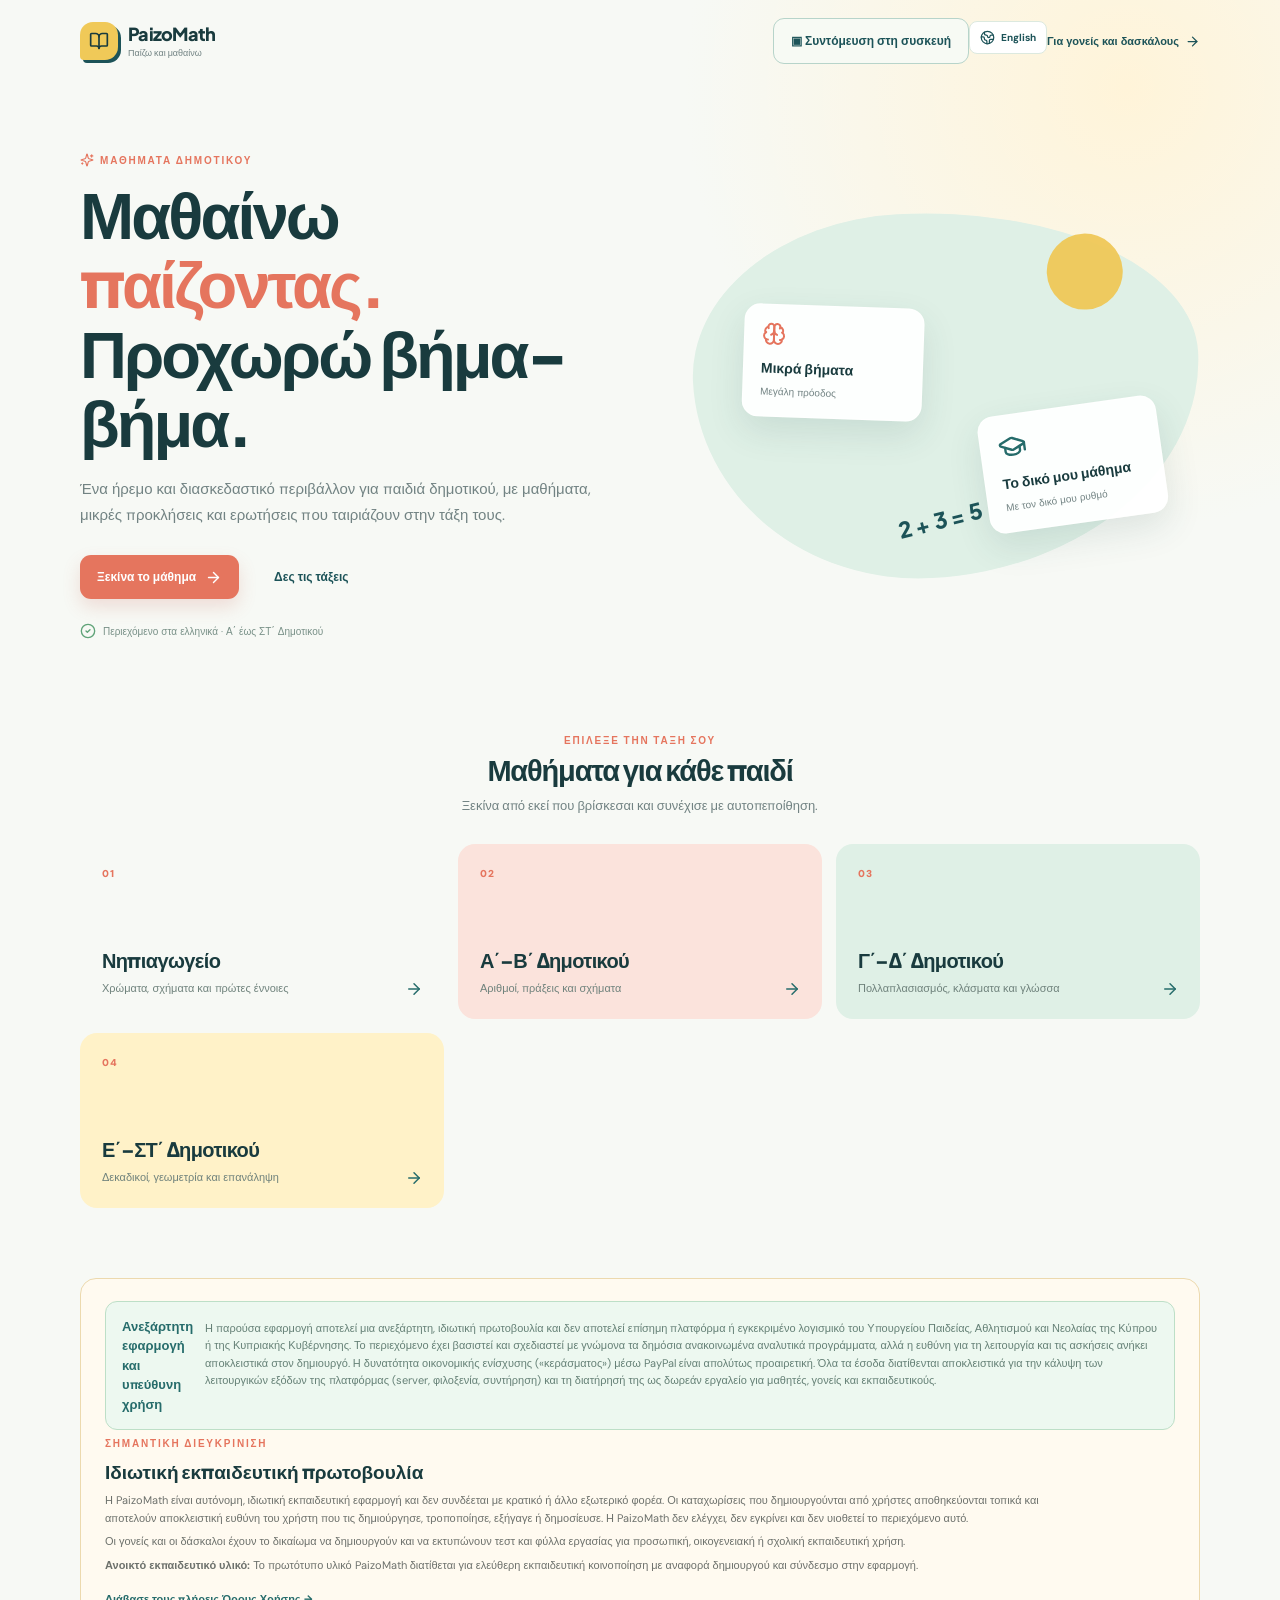
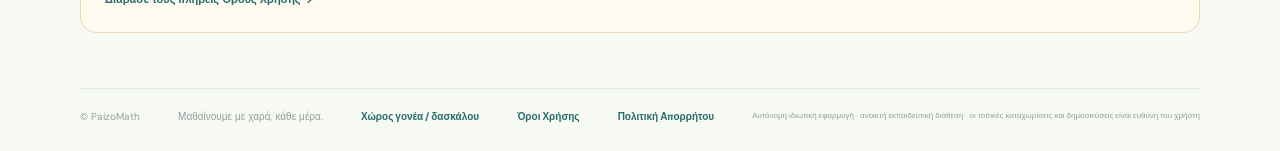
==== commit c3d36d2b: "Add files via upload" ====
--- a/index.html
+++ b/index.html
@@ -5,8 +5,10 @@
     <meta name="viewport" content="width=device-width, initial-scale=1.0" />
     <meta name="description" content="PaizoMath — αυτόνομη ιδιωτική εκπαιδευτική εφαρμογή" />
     <title>PaizoMath</title>
-    <script type="module" crossorigin src="./assets/index-CLy9ROoE.js"></script>
-    <link rel="stylesheet" crossorigin href="./assets/index-BV4BrtIc.css">
+    <meta name="theme-color" content="#164d4a" />
+    <link rel="manifest" href="./manifest.webmanifest" />
+    <script type="module" crossorigin src="./assets/index-BT5Zs9ye.js"></script>
+    <link rel="stylesheet" crossorigin href="./assets/index-VvnKvMSq.css">
   </head>
   <body>
     <script id="manus-runtime">window.__MANUS_HOST_DEV__ = false;
--- a/assets/index-VvnKvMSq.css
+++ b/assets/index-VvnKvMSq.css
@@ -0,0 +1 @@
+@import"https://fonts.googleapis.com/css2?family=DM+Sans:wght@400;500;600;700&family=Plus+Jakarta+Sans:wght@500;600;700;800&display=swap";@layer components;/*! tailwindcss v4.1.14 | MIT License | https://tailwindcss.com */@layer properties{@supports (((-webkit-hyphens:none)) and (not (margin-trim:inline))) or ((-moz-orient:inline) and (not (color:rgb(from red r g b)))){*,:before,:after,::backdrop{--tw-translate-x:0;--tw-translate-y:0;--tw-translate-z:0;--tw-scale-x:1;--tw-scale-y:1;--tw-scale-z:1;--tw-rotate-x:initial;--tw-rotate-y:initial;--tw-rotate-z:initial;--tw-skew-x:initial;--tw-skew-y:initial;--tw-pan-x:initial;--tw-pan-y:initial;--tw-pinch-zoom:initial;--tw-space-y-reverse:0;--tw-space-x-reverse:0;--tw-divide-x-reverse:0;--tw-border-style:solid;--tw-divide-y-reverse:0;--tw-gradient-position:initial;--tw-gradient-from:#0000;--tw-gradient-via:#0000;--tw-gradient-to:#0000;--tw-gradient-stops:initial;--tw-gradient-via-stops:initial;--tw-gradient-from-position:0%;--tw-gradient-via-position:50%;--tw-gradient-to-position:100%;--tw-leading:initial;--tw-font-weight:initial;--tw-tracking:initial;--tw-ordinal:initial;--tw-slashed-zero:initial;--tw-numeric-figure:initial;--tw-numeric-spacing:initial;--tw-numeric-fraction:initial;--tw-shadow:0 0 #0000;--tw-shadow-color:initial;--tw-shadow-alpha:100%;--tw-inset-shadow:0 0 #0000;--tw-inset-shadow-color:initial;--tw-inset-shadow-alpha:100%;--tw-ring-color:initial;--tw-ring-shadow:0 0 #0000;--tw-inset-ring-color:initial;--tw-inset-ring-shadow:0 0 #0000;--tw-ring-inset:initial;--tw-ring-offset-width:0px;--tw-ring-offset-color:#fff;--tw-ring-offset-shadow:0 0 #0000;--tw-outline-style:solid;--tw-blur:initial;--tw-brightness:initial;--tw-contrast:initial;--tw-grayscale:initial;--tw-hue-rotate:initial;--tw-invert:initial;--tw-opacity:initial;--tw-saturate:initial;--tw-sepia:initial;--tw-drop-shadow:initial;--tw-drop-shadow-color:initial;--tw-drop-shadow-alpha:100%;--tw-drop-shadow-size:initial;--tw-backdrop-blur:initial;--tw-backdrop-brightness:initial;--tw-backdrop-contrast:initial;--tw-backdrop-grayscale:initial;--tw-backdrop-hue-rotate:initial;--tw-backdrop-invert:initial;--tw-backdrop-opacity:initial;--tw-backdrop-saturate:initial;--tw-backdrop-sepia:initial;--tw-duration:initial;--tw-ease:initial;--tw-content:"";--tw-animation-delay:0s;--tw-animation-direction:normal;--tw-animation-duration:initial;--tw-animation-fill-mode:none;--tw-animation-iteration-count:1;--tw-enter-blur:0;--tw-enter-opacity:1;--tw-enter-rotate:0;--tw-enter-scale:1;--tw-enter-translate-x:0;--tw-enter-translate-y:0;--tw-exit-blur:0;--tw-exit-opacity:1;--tw-exit-rotate:0;--tw-exit-scale:1;--tw-exit-translate-x:0;--tw-exit-translate-y:0}}}@layer theme{:root,:host{--font-sans:ui-sans-serif,system-ui,sans-serif,"Apple Color Emoji","Segoe UI Emoji","Segoe UI Symbol","Noto Color Emoji";--font-mono:ui-monospace,SFMono-Regular,Menlo,Monaco,Consolas,"Liberation Mono","Courier New",monospace;--color-red-50:oklch(97.1% .013 17.38);--color-red-100:oklch(93.6% .032 17.717);--color-red-500:oklch(63.7% .237 25.331);--color-red-600:oklch(57.7% .245 27.325);--color-red-800:oklch(44.4% .177 26.899);--color-blue-50:oklch(97% .014 254.604);--color-blue-100:oklch(93.2% .032 255.585);--color-blue-300:oklch(80.9% .105 251.813);--color-blue-500:oklch(62.3% .214 259.815);--color-blue-600:oklch(54.6% .245 262.881);--color-blue-700:oklch(48.8% .243 264.376);--color-blue-800:oklch(42.4% .199 265.638);--color-indigo-100:oklch(93% .034 272.788);--color-indigo-600:oklch(51.1% .262 276.966);--color-indigo-700:oklch(45.7% .24 277.023);--color-purple-50:oklch(97.7% .014 308.299);--color-purple-100:oklch(94.6% .033 307.174);--color-purple-600:oklch(55.8% .288 302.321);--color-slate-50:oklch(98.4% .003 247.858);--color-slate-100:oklch(96.8% .007 247.896);--color-slate-600:oklch(44.6% .043 257.281);--color-slate-700:oklch(37.2% .044 257.287);--color-slate-900:oklch(20.8% .042 265.755);--color-gray-50:oklch(98.5% .002 247.839);--color-gray-100:oklch(96.7% .003 264.542);--color-gray-200:oklch(92.8% .006 264.531);--color-gray-300:oklch(87.2% .01 258.338);--color-gray-400:oklch(70.7% .022 261.325);--color-gray-500:oklch(55.1% .027 264.364);--color-gray-600:oklch(44.6% .03 256.802);--color-gray-700:oklch(37.3% .034 259.733);--color-gray-800:oklch(27.8% .033 256.848);--color-black:#000;--color-white:#fff;--spacing:.25rem;--container-sm:24rem;--container-lg:32rem;--container-2xl:42rem;--container-4xl:56rem;--container-6xl:72rem;--container-7xl:80rem;--text-xs:.75rem;--text-xs--line-height:calc(1/.75);--text-sm:.875rem;--text-sm--line-height:calc(1.25/.875);--text-base:1rem;--text-base--line-height: 1.5 ;--text-lg:1.125rem;--text-lg--line-height:calc(1.75/1.125);--text-xl:1.25rem;--text-xl--line-height:calc(1.75/1.25);--text-2xl:1.5rem;--text-2xl--line-height:calc(2/1.5);--text-3xl:1.875rem;--text-3xl--line-height: 1.2 ;--text-4xl:2.25rem;--text-4xl--line-height:calc(2.5/2.25);--font-weight-normal:400;--font-weight-medium:500;--font-weight-semibold:600;--font-weight-bold:700;--tracking-tight:-.025em;--tracking-widest:.1em;--leading-snug:1.375;--leading-normal:1.5;--leading-relaxed:1.625;--radius-xs:.125rem;--radius-sm:.25rem;--radius-md:.375rem;--radius-lg:.5rem;--radius-xl:.75rem;--radius-3xl:1.5rem;--ease-out:cubic-bezier(0,0,.2,1);--ease-in-out:cubic-bezier(.4,0,.2,1);--animate-spin:spin 1s linear infinite;--animate-pulse:pulse 2s cubic-bezier(.4,0,.6,1)infinite;--blur-sm:8px;--blur-2xl:40px;--aspect-video:16/9;--default-transition-duration:.15s;--default-transition-timing-function:cubic-bezier(.4,0,.2,1);--default-font-family:var(--font-sans);--default-mono-font-family:var(--font-mono)}}@layer base{*,:after,:before,::backdrop{box-sizing:border-box;border:0 solid;margin:0;padding:0}::file-selector-button{box-sizing:border-box;border:0 solid;margin:0;padding:0}html,:host{-webkit-text-size-adjust:100%;tab-size:4;line-height:1.5;font-family:var(--default-font-family,ui-sans-serif,system-ui,sans-serif,"Apple Color Emoji","Segoe UI Emoji","Segoe UI Symbol","Noto Color Emoji");font-feature-settings:var(--default-font-feature-settings,normal);font-variation-settings:var(--default-font-variation-settings,normal);-webkit-tap-highlight-color:transparent}hr{height:0;color:inherit;border-top-width:1px}abbr:where([title]){-webkit-text-decoration:underline dotted;text-decoration:underline dotted}h1,h2,h3,h4,h5,h6{font-size:inherit;font-weight:inherit}a{color:inherit;-webkit-text-decoration:inherit;text-decoration:inherit}b,strong{font-weight:bolder}code,kbd,samp,pre{font-family:var(--default-mono-font-family,ui-monospace,SFMono-Regular,Menlo,Monaco,Consolas,"Liberation Mono","Courier New",monospace);font-feature-settings:var(--default-mono-font-feature-settings,normal);font-variation-settings:var(--default-mono-font-variation-settings,normal);font-size:1em}small{font-size:80%}sub,sup{vertical-align:baseline;font-size:75%;line-height:0;position:relative}sub{bottom:-.25em}sup{top:-.5em}table{text-indent:0;border-color:inherit;border-collapse:collapse}:-moz-focusring{outline:auto}progress{vertical-align:baseline}summary{display:list-item}ol,ul,menu{list-style:none}img,svg,video,canvas,audio,iframe,embed,object{vertical-align:middle;display:block}img,video{max-width:100%;height:auto}button,input,select,optgroup,textarea{font:inherit;font-feature-settings:inherit;font-variation-settings:inherit;letter-spacing:inherit;color:inherit;opacity:1;background-color:#0000;border-radius:0}::file-selector-button{font:inherit;font-feature-settings:inherit;font-variation-settings:inherit;letter-spacing:inherit;color:inherit;opacity:1;background-color:#0000;border-radius:0}:where(select:is([multiple],[size])) optgroup{font-weight:bolder}:where(select:is([multiple],[size])) optgroup option{padding-inline-start:20px}::file-selector-button{margin-inline-end:4px}::placeholder{opacity:1}@supports (not ((-webkit-appearance:-apple-pay-button))) or (contain-intrinsic-size:1px){::placeholder{color:currentColor}@supports (color:color-mix(in lab,red,red)){::placeholder{color:color-mix(in oklab,currentcolor 50%,transparent)}}}textarea{resize:vertical}::-webkit-search-decoration{-webkit-appearance:none}::-webkit-date-and-time-value{min-height:1lh;text-align:inherit}::-webkit-datetime-edit{display:inline-flex}::-webkit-datetime-edit-fields-wrapper{padding:0}::-webkit-datetime-edit{padding-block:0}::-webkit-datetime-edit-year-field{padding-block:0}::-webkit-datetime-edit-month-field{padding-block:0}::-webkit-datetime-edit-day-field{padding-block:0}::-webkit-datetime-edit-hour-field{padding-block:0}::-webkit-datetime-edit-minute-field{padding-block:0}::-webkit-datetime-edit-second-field{padding-block:0}::-webkit-datetime-edit-millisecond-field{padding-block:0}::-webkit-datetime-edit-meridiem-field{padding-block:0}::-webkit-calendar-picker-indicator{line-height:1}:-moz-ui-invalid{box-shadow:none}button,input:where([type=button],[type=reset],[type=submit]){appearance:button}::file-selector-button{appearance:button}::-webkit-inner-spin-button{height:auto}::-webkit-outer-spin-button{height:auto}[hidden]:where(:not([hidden=until-found])){display:none!important}}@layer utilities{.\@container\/card-header{container:card-header/inline-size}.\@container\/field-group{container:field-group/inline-size}.pointer-events-auto{pointer-events:auto}.pointer-events-none{pointer-events:none}.collapse{visibility:collapse}.invisible{visibility:hidden}.visible{visibility:visible}.sr-only{clip-path:inset(50%);white-space:nowrap;border-width:0;width:1px;height:1px;margin:-1px;padding:0;position:absolute;overflow:hidden}.not-sr-only{clip-path:none;white-space:normal;width:auto;height:auto;margin:0;padding:0;position:static;overflow:visible}.absolute{position:absolute}.fixed{position:fixed}.relative{position:relative}.static{position:static}.sticky{position:sticky}.inset-0{inset:calc(var(--spacing)*0)}.inset-x-0{inset-inline:calc(var(--spacing)*0)}.inset-y-0{inset-block:calc(var(--spacing)*0)}.-top-1{top:calc(var(--spacing)*-1)}.-top-12{top:calc(var(--spacing)*-12)}.top-0{top:calc(var(--spacing)*0)}.top-1{top:calc(var(--spacing)*1)}.top-1\.5{top:calc(var(--spacing)*1.5)}.top-1\/2{top:50%}.top-3\.5{top:calc(var(--spacing)*3.5)}.top-4{top:calc(var(--spacing)*4)}.top-\[1px\]{top:1px}.top-\[50\%\]{top:50%}.top-\[60\%\]{top:60%}.top-full{top:100%}.-right-12{right:calc(var(--spacing)*-12)}.right-0{right:calc(var(--spacing)*0)}.right-1{right:calc(var(--spacing)*1)}.right-2{right:calc(var(--spacing)*2)}.right-3{right:calc(var(--spacing)*3)}.right-4{right:calc(var(--spacing)*4)}.-bottom-12{bottom:calc(var(--spacing)*-12)}.bottom-0{bottom:calc(var(--spacing)*0)}.bottom-8{bottom:calc(var(--spacing)*8)}.bottom-full{bottom:100%}.-left-12{left:calc(var(--spacing)*-12)}.left-0{left:calc(var(--spacing)*0)}.left-1\/2{left:50%}.left-2{left:calc(var(--spacing)*2)}.left-2\.5{left:calc(var(--spacing)*2.5)}.left-8{left:calc(var(--spacing)*8)}.left-\[50\%\]{left:50%}.isolate{isolation:isolate}.isolation-auto{isolation:auto}.z-10{z-index:10}.z-20{z-index:20}.z-50{z-index:50}.z-\[1\]{z-index:1}.z-\[999999\]{z-index:999999}.z-\[2147483643\]{z-index:2147483643}.z-\[2147483644\]{z-index:2147483644}.order-first{order:-9999}.order-last{order:9999}.col-start-2{grid-column-start:2}.row-span-2{grid-row:span 2/span 2}.row-start-1{grid-row-start:1}.container{width:100%}@media (min-width:40rem){.container{max-width:40rem}}@media (min-width:48rem){.container{max-width:48rem}}@media (min-width:64rem){.container{max-width:64rem}}@media (min-width:80rem){.container{max-width:80rem}}@media (min-width:96rem){.container{max-width:96rem}}.\!m-0{margin:calc(var(--spacing)*0)!important}.-m-\[25\%\]{margin:-25%}.m-0{margin:calc(var(--spacing)*0)}.-mx-1{margin-inline:calc(var(--spacing)*-1)}.mx-2{margin-inline:calc(var(--spacing)*2)}.mx-3\.5{margin-inline:calc(var(--spacing)*3.5)}.mx-4{margin-inline:calc(var(--spacing)*4)}.mx-auto{margin-inline:auto}.-my-2{margin-block:calc(var(--spacing)*-2)}.my-0{margin-block:calc(var(--spacing)*0)}.my-0\.5{margin-block:calc(var(--spacing)*.5)}.my-1{margin-block:calc(var(--spacing)*1)}.-mt-4{margin-top:calc(var(--spacing)*-4)}.mt-0{margin-top:calc(var(--spacing)*0)}.mt-0\.5{margin-top:calc(var(--spacing)*.5)}.mt-1{margin-top:calc(var(--spacing)*1)}.mt-1\.5{margin-top:calc(var(--spacing)*1.5)}.mt-2{margin-top:calc(var(--spacing)*2)}.mt-4{margin-top:calc(var(--spacing)*4)}.mt-6{margin-top:calc(var(--spacing)*6)}.mt-8{margin-top:calc(var(--spacing)*8)}.mt-12{margin-top:calc(var(--spacing)*12)}.mt-auto{margin-top:auto}.mr-1{margin-right:calc(var(--spacing)*1)}.mr-2{margin-right:calc(var(--spacing)*2)}.mb-1{margin-bottom:calc(var(--spacing)*1)}.mb-1\.5{margin-bottom:calc(var(--spacing)*1.5)}.mb-2{margin-bottom:calc(var(--spacing)*2)}.mb-3{margin-bottom:calc(var(--spacing)*3)}.mb-4{margin-bottom:calc(var(--spacing)*4)}.mb-6{margin-bottom:calc(var(--spacing)*6)}.mb-8{margin-bottom:calc(var(--spacing)*8)}.mb-\[6px\]{margin-bottom:6px}.-ml-4{margin-left:calc(var(--spacing)*-4)}.ml-1{margin-left:calc(var(--spacing)*1)}.ml-4{margin-left:calc(var(--spacing)*4)}.ml-auto{margin-left:auto}.line-clamp-1{-webkit-line-clamp:1;-webkit-box-orient:vertical;display:-webkit-box;overflow:hidden}.line-clamp-2{-webkit-line-clamp:2;-webkit-box-orient:vertical;display:-webkit-box;overflow:hidden}.block{display:block}.contents{display:contents}.flex{display:flex}.flow-root{display:flow-root}.grid{display:grid}.hidden{display:none}.inline{display:inline}.inline-block{display:inline-block}.inline-flex{display:inline-flex}.inline-grid{display:inline-grid}.inline-table{display:inline-table}.list-item{display:list-item}.table{display:table}.table-caption{display:table-caption}.table-cell{display:table-cell}.table-column{display:table-column}.table-column-group{display:table-column-group}.table-footer-group{display:table-footer-group}.table-header-group{display:table-header-group}.table-row{display:table-row}.table-row-group{display:table-row-group}.field-sizing-content{field-sizing:content}.aspect-square{aspect-ratio:1}.aspect-video{aspect-ratio:var(--aspect-video)}.size-\(--cell-size\){width:var(--cell-size);height:var(--cell-size)}.size-2{width:calc(var(--spacing)*2);height:calc(var(--spacing)*2)}.size-2\.5{width:calc(var(--spacing)*2.5);height:calc(var(--spacing)*2.5)}.size-3{width:calc(var(--spacing)*3);height:calc(var(--spacing)*3)}.size-3\.5{width:calc(var(--spacing)*3.5);height:calc(var(--spacing)*3.5)}.size-4{width:calc(var(--spacing)*4);height:calc(var(--spacing)*4)}.size-5{width:calc(var(--spacing)*5);height:calc(var(--spacing)*5)}.size-6{width:calc(var(--spacing)*6);height:calc(var(--spacing)*6)}.size-7{width:calc(var(--spacing)*7);height:calc(var(--spacing)*7)}.size-8{width:calc(var(--spacing)*8);height:calc(var(--spacing)*8)}.size-9{width:calc(var(--spacing)*9);height:calc(var(--spacing)*9)}.size-10{width:calc(var(--spacing)*10);height:calc(var(--spacing)*10)}.size-auto{width:auto;height:auto}.size-full{width:100%;height:100%}.h-\(--cell-size\){height:var(--cell-size)}.h-0{height:calc(var(--spacing)*0)}.h-0\.5{height:calc(var(--spacing)*.5)}.h-1\.5{height:calc(var(--spacing)*1.5)}.h-2{height:calc(var(--spacing)*2)}.h-2\.5{height:calc(var(--spacing)*2.5)}.h-4{height:calc(var(--spacing)*4)}.h-5{height:calc(var(--spacing)*5)}.h-6{height:calc(var(--spacing)*6)}.h-7{height:calc(var(--spacing)*7)}.h-8{height:calc(var(--spacing)*8)}.h-9{height:calc(var(--spacing)*9)}.h-10{height:calc(var(--spacing)*10)}.h-12{height:calc(var(--spacing)*12)}.h-16{height:calc(var(--spacing)*16)}.h-48{height:calc(var(--spacing)*48)}.h-\[1\.15rem\]{height:1.15rem}.h-\[18px\]{height:18px}.h-\[150\%\]{height:150%}.h-\[500px\]{height:500px}.h-\[calc\(100\%-1px\)\]{height:calc(100% - 1px)}.h-\[var\(--radix-navigation-menu-viewport-height\)\]{height:var(--radix-navigation-menu-viewport-height)}.h-\[var\(--radix-select-trigger-height\)\]{height:var(--radix-select-trigger-height)}.h-auto{height:auto}.h-full{height:100%}.h-px{height:1px}.h-svh{height:100svh}.max-h-\(--radix-context-menu-content-available-height\){max-height:var(--radix-context-menu-content-available-height)}.max-h-\(--radix-dropdown-menu-content-available-height\){max-height:var(--radix-dropdown-menu-content-available-height)}.max-h-\(--radix-select-content-available-height\){max-height:var(--radix-select-content-available-height)}.max-h-96{max-height:calc(var(--spacing)*96)}.max-h-\[80vh\]{max-height:80vh}.max-h-\[300px\]{max-height:300px}.min-h-0{min-height:calc(var(--spacing)*0)}.min-h-4{min-height:calc(var(--spacing)*4)}.min-h-16{min-height:calc(var(--spacing)*16)}.min-h-screen{min-height:100vh}.min-h-svh{min-height:100svh}.w-\(--cell-size\){width:var(--cell-size)}.w-\(--sidebar-width\){width:var(--sidebar-width)}.w-0{width:calc(var(--spacing)*0)}.w-1{width:calc(var(--spacing)*1)}.w-2{width:calc(var(--spacing)*2)}.w-2\.5{width:calc(var(--spacing)*2.5)}.w-3{width:calc(var(--spacing)*3)}.w-3\/4{width:75%}.w-4{width:calc(var(--spacing)*4)}.w-5{width:calc(var(--spacing)*5)}.w-6{width:calc(var(--spacing)*6)}.w-8{width:calc(var(--spacing)*8)}.w-9{width:calc(var(--spacing)*9)}.w-10{width:calc(var(--spacing)*10)}.w-16{width:calc(var(--spacing)*16)}.w-64{width:calc(var(--spacing)*64)}.w-72{width:calc(var(--spacing)*72)}.w-80{width:calc(var(--spacing)*80)}.w-\[18px\]{width:18px}.w-\[90\%\]{width:90%}.w-\[100px\]{width:100px}.w-\[150\%\]{width:150%}.w-\[400px\]{width:400px}.w-auto{width:auto}.w-fit{width:fit-content}.w-full{width:100%}.w-max{width:max-content}.w-px{width:1px}.max-w-\(--skeleton-width\){max-width:var(--skeleton-width)}.max-w-2xl{max-width:var(--container-2xl)}.max-w-4xl{max-width:var(--container-4xl)}.max-w-6xl{max-width:var(--container-6xl)}.max-w-7xl{max-width:var(--container-7xl)}.max-w-\[260px\]{max-width:260px}.max-w-\[600px\]{max-width:600px}.max-w-\[calc\(100\%-2rem\)\]{max-width:calc(100% - 2rem)}.max-w-lg{max-width:var(--container-lg)}.max-w-max{max-width:max-content}.max-w-sm{max-width:var(--container-sm)}.min-w-\(--cell-size\){min-width:var(--cell-size)}.min-w-0{min-width:calc(var(--spacing)*0)}.min-w-5{min-width:calc(var(--spacing)*5)}.min-w-8{min-width:calc(var(--spacing)*8)}.min-w-9{min-width:calc(var(--spacing)*9)}.min-w-10{min-width:calc(var(--spacing)*10)}.min-w-\[8rem\]{min-width:8rem}.min-w-\[12rem\]{min-width:12rem}.min-w-\[var\(--radix-select-trigger-width\)\]{min-width:var(--radix-select-trigger-width)}.flex-1{flex:1}.flex-shrink-0{flex-shrink:0}.shrink{flex-shrink:1}.shrink-0{flex-shrink:0}.grow{flex-grow:1}.grow-0{flex-grow:0}.basis-full{flex-basis:100%}.caption-bottom{caption-side:bottom}.border-collapse{border-collapse:collapse}.origin-\(--radix-context-menu-content-transform-origin\){transform-origin:var(--radix-context-menu-content-transform-origin)}.origin-\(--radix-dropdown-menu-content-transform-origin\){transform-origin:var(--radix-dropdown-menu-content-transform-origin)}.origin-\(--radix-hover-card-content-transform-origin\){transform-origin:var(--radix-hover-card-content-transform-origin)}.origin-\(--radix-menubar-content-transform-origin\){transform-origin:var(--radix-menubar-content-transform-origin)}.origin-\(--radix-popover-content-transform-origin\){transform-origin:var(--radix-popover-content-transform-origin)}.origin-\(--radix-select-content-transform-origin\){transform-origin:var(--radix-select-content-transform-origin)}.origin-\(--radix-tooltip-content-transform-origin\){transform-origin:var(--radix-tooltip-content-transform-origin)}.-translate-x-1\/2{--tw-translate-x: -50% ;translate:var(--tw-translate-x)var(--tw-translate-y)}.-translate-x-px{--tw-translate-x:-1px;translate:var(--tw-translate-x)var(--tw-translate-y)}.translate-x-\[-50\%\]{--tw-translate-x:-50%;translate:var(--tw-translate-x)var(--tw-translate-y)}.translate-x-px{--tw-translate-x:1px;translate:var(--tw-translate-x)var(--tw-translate-y)}.-translate-y-1{--tw-translate-y:calc(var(--spacing)*-1);translate:var(--tw-translate-x)var(--tw-translate-y)}.-translate-y-1\/2{--tw-translate-y: -50% ;translate:var(--tw-translate-x)var(--tw-translate-y)}.translate-y-0\.5{--tw-translate-y:calc(var(--spacing)*.5);translate:var(--tw-translate-x)var(--tw-translate-y)}.translate-y-\[-50\%\]{--tw-translate-y:-50%;translate:var(--tw-translate-x)var(--tw-translate-y)}.translate-y-\[calc\(-50\%_-_2px\)\]{--tw-translate-y: calc(-50% - 2px) ;translate:var(--tw-translate-x)var(--tw-translate-y)}.translate-none{translate:none}.scale-3d{scale:var(--tw-scale-x)var(--tw-scale-y)var(--tw-scale-z)}.rotate-45{rotate:45deg}.rotate-90{rotate:90deg}.rotate-180{rotate:180deg}.transform{transform:var(--tw-rotate-x,)var(--tw-rotate-y,)var(--tw-rotate-z,)var(--tw-skew-x,)var(--tw-skew-y,)}.animate-caret-blink{animation:1.25s ease-out infinite caret-blink}.animate-in{animation:enter var(--tw-animation-duration,var(--tw-duration,.15s))var(--tw-ease,ease)var(--tw-animation-delay,0s)var(--tw-animation-iteration-count,1)var(--tw-animation-direction,normal)var(--tw-animation-fill-mode,none)}.animate-pulse{animation:var(--animate-pulse)}.animate-spin{animation:var(--animate-spin)}.cursor-default{cursor:default}.cursor-ew-resize{cursor:ew-resize}.cursor-not-allowed{cursor:not-allowed}.cursor-pointer{cursor:pointer}.cursor-text{cursor:text}.touch-pinch-zoom{--tw-pinch-zoom:pinch-zoom;touch-action:var(--tw-pan-x,)var(--tw-pan-y,)var(--tw-pinch-zoom,)}.touch-none{touch-action:none}.resize{resize:both}.resize-none{resize:none}.resize-y{resize:vertical}.scroll-my-1{scroll-margin-block:calc(var(--spacing)*1)}.scroll-py-1{scroll-padding-block:calc(var(--spacing)*1)}.list-inside{list-style-position:inside}.list-disc{list-style-type:disc}.list-none{list-style-type:none}.appearance-none{appearance:none}.auto-rows-min{grid-auto-rows:min-content}.grid-cols-1{grid-template-columns:repeat(1,minmax(0,1fr))}.grid-cols-2{grid-template-columns:repeat(2,minmax(0,1fr))}.grid-cols-\[0_1fr\]{grid-template-columns:0 1fr}.grid-rows-\[auto_auto\]{grid-template-rows:auto auto}.flex-col{flex-direction:column}.flex-col-reverse{flex-direction:column-reverse}.flex-row{flex-direction:row}.flex-wrap{flex-wrap:wrap}.items-center{align-items:center}.items-end{align-items:flex-end}.items-start{align-items:flex-start}.items-stretch{align-items:stretch}.justify-between{justify-content:space-between}.justify-center{justify-content:center}.justify-start{justify-content:flex-start}.justify-items-start{justify-items:start}.gap-0{gap:calc(var(--spacing)*0)}.gap-0\.5{gap:calc(var(--spacing)*.5)}.gap-1{gap:calc(var(--spacing)*1)}.gap-1\.5{gap:calc(var(--spacing)*1.5)}.gap-2{gap:calc(var(--spacing)*2)}.gap-2\.5{gap:calc(var(--spacing)*2.5)}.gap-3{gap:calc(var(--spacing)*3)}.gap-4{gap:calc(var(--spacing)*4)}.gap-6{gap:calc(var(--spacing)*6)}.gap-7{gap:calc(var(--spacing)*7)}.gap-8{gap:calc(var(--spacing)*8)}:where(.space-y-1>:not(:last-child)){--tw-space-y-reverse:0;margin-block-start:calc(calc(var(--spacing)*1)*var(--tw-space-y-reverse));margin-block-end:calc(calc(var(--spacing)*1)*calc(1 - var(--tw-space-y-reverse)))}:where(.space-y-1\.5>:not(:last-child)){--tw-space-y-reverse:0;margin-block-start:calc(calc(var(--spacing)*1.5)*var(--tw-space-y-reverse));margin-block-end:calc(calc(var(--spacing)*1.5)*calc(1 - var(--tw-space-y-reverse)))}:where(.space-y-2>:not(:last-child)){--tw-space-y-reverse:0;margin-block-start:calc(calc(var(--spacing)*2)*var(--tw-space-y-reverse));margin-block-end:calc(calc(var(--spacing)*2)*calc(1 - var(--tw-space-y-reverse)))}:where(.space-y-2\.5>:not(:last-child)){--tw-space-y-reverse:0;margin-block-start:calc(calc(var(--spacing)*2.5)*var(--tw-space-y-reverse));margin-block-end:calc(calc(var(--spacing)*2.5)*calc(1 - var(--tw-space-y-reverse)))}:where(.space-y-reverse>:not(:last-child)){--tw-space-y-reverse:1}.gap-x-2{column-gap:calc(var(--spacing)*2)}:where(.space-x-reverse>:not(:last-child)){--tw-space-x-reverse:1}.gap-y-0\.5{row-gap:calc(var(--spacing)*.5)}.gap-y-3{row-gap:calc(var(--spacing)*3)}:where(.divide-x>:not(:last-child)){--tw-divide-x-reverse:0;border-inline-style:var(--tw-border-style);border-inline-start-width:calc(1px*var(--tw-divide-x-reverse));border-inline-end-width:calc(1px*calc(1 - var(--tw-divide-x-reverse)))}:where(.divide-y>:not(:last-child)){--tw-divide-y-reverse:0;border-bottom-style:var(--tw-border-style);border-top-style:var(--tw-border-style);border-top-width:calc(1px*var(--tw-divide-y-reverse));border-bottom-width:calc(1px*calc(1 - var(--tw-divide-y-reverse)))}:where(.divide-y-reverse>:not(:last-child)){--tw-divide-y-reverse:1}.self-start{align-self:flex-start}.self-stretch{align-self:stretch}.justify-self-end{justify-self:flex-end}.truncate{text-overflow:ellipsis;white-space:nowrap;overflow:hidden}.overflow-auto{overflow:auto}.overflow-hidden{overflow:hidden}.overflow-x-auto{overflow-x:auto}.overflow-x-hidden{overflow-x:hidden}.overflow-y-auto{overflow-y:auto}.rounded{border-radius:.25rem}.rounded-3xl{border-radius:var(--radius-3xl)}.rounded-\[2px\]{border-radius:2px}.rounded-\[4px\]{border-radius:4px}.rounded-\[8px\]{border-radius:8px}.rounded-\[10px\]{border-radius:10px}.rounded-\[12px\]{border-radius:12px}.rounded-\[14px\]{border-radius:14px}.rounded-\[20px\]{border-radius:20px}.rounded-\[calc\(var\(--radius\)-5px\)\]{border-radius:calc(var(--radius) - 5px)}.rounded-\[inherit\]{border-radius:inherit}.rounded-full{border-radius:3.40282e38px}.rounded-lg{border-radius:var(--radius-lg)}.rounded-md{border-radius:var(--radius-md)}.rounded-none{border-radius:0}.rounded-sm{border-radius:var(--radius-sm)}.rounded-xl{border-radius:var(--radius-xl)}.rounded-xs{border-radius:var(--radius-xs)}.rounded-s{border-start-start-radius:.25rem;border-end-start-radius:.25rem}.rounded-ss{border-start-start-radius:.25rem}.rounded-e{border-start-end-radius:.25rem;border-end-end-radius:.25rem}.rounded-se{border-start-end-radius:.25rem}.rounded-ee{border-end-end-radius:.25rem}.rounded-es{border-end-start-radius:.25rem}.rounded-t{border-top-left-radius:.25rem;border-top-right-radius:.25rem}.rounded-l{border-top-left-radius:.25rem;border-bottom-left-radius:.25rem}.rounded-l-md{border-top-left-radius:var(--radius-md);border-bottom-left-radius:var(--radius-md)}.rounded-tl{border-top-left-radius:.25rem}.rounded-tl-sm{border-top-left-radius:var(--radius-sm)}.rounded-r{border-top-right-radius:.25rem;border-bottom-right-radius:.25rem}.rounded-r-md{border-top-right-radius:var(--radius-md);border-bottom-right-radius:var(--radius-md)}.rounded-tr{border-top-right-radius:.25rem}.rounded-b{border-bottom-right-radius:.25rem;border-bottom-left-radius:.25rem}.rounded-br{border-bottom-right-radius:.25rem}.rounded-bl{border-bottom-left-radius:.25rem}.border{border-style:var(--tw-border-style);border-width:1px}.border-0{border-style:var(--tw-border-style);border-width:0}.border-\[1\.5px\]{border-style:var(--tw-border-style);border-width:1.5px}.border-x{border-inline-style:var(--tw-border-style);border-inline-width:1px}.border-y{border-block-style:var(--tw-border-style);border-block-width:1px}.border-s{border-inline-start-style:var(--tw-border-style);border-inline-start-width:1px}.border-e{border-inline-end-style:var(--tw-border-style);border-inline-end-width:1px}.border-t{border-top-style:var(--tw-border-style);border-top-width:1px}.border-r{border-right-style:var(--tw-border-style);border-right-width:1px}.border-b{border-bottom-style:var(--tw-border-style);border-bottom-width:1px}.border-l{border-left-style:var(--tw-border-style);border-left-width:1px}.border-dashed{--tw-border-style:dashed;border-style:dashed}.border-none{--tw-border-style:none;border-style:none}.border-\(--color-border\){border-color:var(--color-border)}.border-\[rgba\(0\,0\,0\,0\.08\)\]{border-color:#00000014}.border-\[var\(--border-main\)\]{border-color:var(--border-main)}.border-\[var\(--icon-secondary\)\]{border-color:var(--icon-secondary)}.border-\[var\(--text-tertiary\)\]{border-color:var(--text-tertiary)}.border-black{border-color:var(--color-black)}.border-black\/10{border-color:#0000001a}@supports (color:color-mix(in lab,red,red)){.border-black\/10{border-color:color-mix(in oklab,var(--color-black)10%,transparent)}}.border-black\/20{border-color:#0003}@supports (color:color-mix(in lab,red,red)){.border-black\/20{border-color:color-mix(in oklab,var(--color-black)20%,transparent)}}.border-gray-200{border-color:var(--color-gray-200)}.border-gray-300{border-color:var(--color-gray-300)}.border-transparent{border-color:#0000}.border-t-transparent{border-top-color:#0000}.border-l-transparent{border-left-color:#0000}.bg-\(--color-bg\){background-color:var(--color-bg)}.bg-\[\#1a1a19\]{background-color:#1a1a19}.bg-\[\#0081f2\]{background-color:#0081f2}.bg-\[\#f8f8f7\]{background-color:#f8f8f7}.bg-\[\#fdf4e0\]{background-color:#fdf4e0}.bg-\[\#ffffff0f\]{background-color:#ffffff0f}.bg-\[\#ffffff1a\]{background-color:#ffffff1a}.bg-\[rgb\(37\,37\,37\)\]{background-color:#252525}.bg-\[rgba\(239\,162\,1\,0\.12\)\]{background-color:#efa2011f}.bg-\[var\(--Button-primary-brand\)\]{background-color:var(--Button-primary-brand)}.bg-\[var\(--background-menu-gray\)\]{background-color:var(--background-menu-gray)}.bg-\[var\(--border-main\)\]{background-color:var(--border-main)}.bg-\[var\(--fill-tsp-white-main\)\]{background-color:var(--fill-tsp-white-main)}.bg-\[var\(--text-primary\)\]{background-color:var(--text-primary)}.bg-black{background-color:var(--color-black)}.bg-black\/50{background-color:#00000080}@supports (color:color-mix(in lab,red,red)){.bg-black\/50{background-color:color-mix(in oklab,var(--color-black)50%,transparent)}}.bg-blue-600{background-color:var(--color-blue-600)}.bg-gray-50{background-color:var(--color-gray-50)}.bg-gray-100{background-color:var(--color-gray-100)}.bg-gray-200{background-color:var(--color-gray-200)}.bg-gray-300{background-color:var(--color-gray-300)}.bg-indigo-100{background-color:var(--color-indigo-100)}.bg-indigo-600{background-color:var(--color-indigo-600)}.bg-purple-50{background-color:var(--color-purple-50)}.bg-purple-600{background-color:var(--color-purple-600)}.bg-red-50{background-color:var(--color-red-50)}.bg-red-100{background-color:var(--color-red-100)}.bg-red-500{background-color:var(--color-red-500)}.bg-transparent{background-color:#0000}.bg-white{background-color:var(--color-white)}.bg-white\/80{background-color:#fffc}@supports (color:color-mix(in lab,red,red)){.bg-white\/80{background-color:color-mix(in oklab,var(--color-white)80%,transparent)}}.bg-gradient-to-br{--tw-gradient-position:to bottom right in oklab;background-image:linear-gradient(var(--tw-gradient-stops))}.bg-gradient-to-r{--tw-gradient-position:to right in oklab;background-image:linear-gradient(var(--tw-gradient-stops))}.from-blue-50{--tw-gradient-from:var(--color-blue-50);--tw-gradient-stops:var(--tw-gradient-via-stops,var(--tw-gradient-position),var(--tw-gradient-from)var(--tw-gradient-from-position),var(--tw-gradient-to)var(--tw-gradient-to-position))}.from-purple-100{--tw-gradient-from:var(--color-purple-100);--tw-gradient-stops:var(--tw-gradient-via-stops,var(--tw-gradient-position),var(--tw-gradient-from)var(--tw-gradient-from-position),var(--tw-gradient-to)var(--tw-gradient-to-position))}.from-purple-600{--tw-gradient-from:var(--color-purple-600);--tw-gradient-stops:var(--tw-gradient-via-stops,var(--tw-gradient-position),var(--tw-gradient-from)var(--tw-gradient-from-position),var(--tw-gradient-to)var(--tw-gradient-to-position))}.from-slate-50{--tw-gradient-from:var(--color-slate-50);--tw-gradient-stops:var(--tw-gradient-via-stops,var(--tw-gradient-position),var(--tw-gradient-from)var(--tw-gradient-from-position),var(--tw-gradient-to)var(--tw-gradient-to-position))}.to-blue-100{--tw-gradient-to:var(--color-blue-100);--tw-gradient-stops:var(--tw-gradient-via-stops,var(--tw-gradient-position),var(--tw-gradient-from)var(--tw-gradient-from-position),var(--tw-gradient-to)var(--tw-gradient-to-position))}.to-blue-600{--tw-gradient-to:var(--color-blue-600);--tw-gradient-stops:var(--tw-gradient-via-stops,var(--tw-gradient-position),var(--tw-gradient-from)var(--tw-gradient-from-position),var(--tw-gradient-to)var(--tw-gradient-to-position))}.to-indigo-100{--tw-gradient-to:var(--color-indigo-100);--tw-gradient-stops:var(--tw-gradient-via-stops,var(--tw-gradient-position),var(--tw-gradient-from)var(--tw-gradient-from-position),var(--tw-gradient-to)var(--tw-gradient-to-position))}.to-slate-100{--tw-gradient-to:var(--color-slate-100);--tw-gradient-stops:var(--tw-gradient-via-stops,var(--tw-gradient-position),var(--tw-gradient-from)var(--tw-gradient-from-position),var(--tw-gradient-to)var(--tw-gradient-to-position))}.bg-repeat{background-repeat:repeat}.mask-no-clip{-webkit-mask-clip:no-clip;mask-clip:no-clip}.mask-repeat{-webkit-mask-repeat:repeat;mask-repeat:repeat}.fill-current{fill:currentColor}.object-contain{object-fit:contain}.object-cover{object-fit:cover}.p-0{padding:calc(var(--spacing)*0)}.p-1{padding:calc(var(--spacing)*1)}.p-1\.5{padding:calc(var(--spacing)*1.5)}.p-2{padding:calc(var(--spacing)*2)}.p-3{padding:calc(var(--spacing)*3)}.p-4{padding:calc(var(--spacing)*4)}.p-5{padding:calc(var(--spacing)*5)}.p-6{padding:calc(var(--spacing)*6)}.p-8{padding:calc(var(--spacing)*8)}.p-\[3px\]{padding:3px}.p-px{padding:1px}.px-\(--cell-size\){padding-inline:var(--cell-size)}.px-0{padding-inline:calc(var(--spacing)*0)}.px-0\.5{padding-inline:calc(var(--spacing)*.5)}.px-1{padding-inline:calc(var(--spacing)*1)}.px-1\.5{padding-inline:calc(var(--spacing)*1.5)}.px-2{padding-inline:calc(var(--spacing)*2)}.px-2\.5{padding-inline:calc(var(--spacing)*2.5)}.px-3{padding-inline:calc(var(--spacing)*3)}.px-4{padding-inline:calc(var(--spacing)*4)}.px-5{padding-inline:calc(var(--spacing)*5)}.px-6{padding-inline:calc(var(--spacing)*6)}.px-8{padding-inline:calc(var(--spacing)*8)}.py-0{padding-block:calc(var(--spacing)*0)}.py-0\.5{padding-block:calc(var(--spacing)*.5)}.py-1{padding-block:calc(var(--spacing)*1)}.py-1\.5{padding-block:calc(var(--spacing)*1.5)}.py-2{padding-block:calc(var(--spacing)*2)}.py-2\.5{padding-block:calc(var(--spacing)*2.5)}.py-3{padding-block:calc(var(--spacing)*3)}.py-4{padding-block:calc(var(--spacing)*4)}.py-5{padding-block:calc(var(--spacing)*5)}.py-6{padding-block:calc(var(--spacing)*6)}.py-8{padding-block:calc(var(--spacing)*8)}.pt-0{padding-top:calc(var(--spacing)*0)}.pt-0\.5{padding-top:calc(var(--spacing)*.5)}.pt-1{padding-top:calc(var(--spacing)*1)}.pt-2{padding-top:calc(var(--spacing)*2)}.pt-2\.5{padding-top:calc(var(--spacing)*2.5)}.pt-3{padding-top:calc(var(--spacing)*3)}.pt-4{padding-top:calc(var(--spacing)*4)}.pt-8{padding-top:calc(var(--spacing)*8)}.pt-12{padding-top:calc(var(--spacing)*12)}.pr-1{padding-right:calc(var(--spacing)*1)}.pr-2{padding-right:calc(var(--spacing)*2)}.pr-2\.5{padding-right:calc(var(--spacing)*2.5)}.pr-3{padding-right:calc(var(--spacing)*3)}.pr-4{padding-right:calc(var(--spacing)*4)}.pr-8{padding-right:calc(var(--spacing)*8)}.pb-0{padding-bottom:calc(var(--spacing)*0)}.pb-1{padding-bottom:calc(var(--spacing)*1)}.pb-1\.5{padding-bottom:calc(var(--spacing)*1.5)}.pb-3{padding-bottom:calc(var(--spacing)*3)}.pb-4{padding-bottom:calc(var(--spacing)*4)}.pb-8{padding-bottom:calc(var(--spacing)*8)}.pl-1{padding-left:calc(var(--spacing)*1)}.pl-2{padding-left:calc(var(--spacing)*2)}.pl-3{padding-left:calc(var(--spacing)*3)}.pl-4{padding-left:calc(var(--spacing)*4)}.pl-7{padding-left:calc(var(--spacing)*7)}.pl-8{padding-left:calc(var(--spacing)*8)}.pl-10{padding-left:calc(var(--spacing)*10)}.text-center{text-align:center}.text-left{text-align:left}.align-middle{vertical-align:middle}.font-mono{font-family:var(--font-mono)}.font-sans{font-family:var(--font-sans)}.text-2xl{font-size:var(--text-2xl);line-height:var(--tw-leading,var(--text-2xl--line-height))}.text-3xl{font-size:var(--text-3xl);line-height:var(--tw-leading,var(--text-3xl--line-height))}.text-4xl{font-size:var(--text-4xl);line-height:var(--tw-leading,var(--text-4xl--line-height))}.text-base{font-size:var(--text-base);line-height:var(--tw-leading,var(--text-base--line-height))}.text-lg{font-size:var(--text-lg);line-height:var(--tw-leading,var(--text-lg--line-height))}.text-sm{font-size:var(--text-sm);line-height:var(--tw-leading,var(--text-sm--line-height))}.text-sm\/relaxed{font-size:var(--text-sm);line-height:var(--leading-relaxed)}.text-xl{font-size:var(--text-xl);line-height:var(--tw-leading,var(--text-xl--line-height))}.text-xs{font-size:var(--text-xs);line-height:var(--tw-leading,var(--text-xs--line-height))}.text-\[0\.8rem\]{font-size:.8rem}.leading-5{--tw-leading:calc(var(--spacing)*5);line-height:calc(var(--spacing)*5)}.leading-\[26px\]{--tw-leading:26px;line-height:26px}.leading-none{--tw-leading:1;line-height:1}.leading-normal{--tw-leading:var(--leading-normal);line-height:var(--leading-normal)}.leading-relaxed{--tw-leading:var(--leading-relaxed);line-height:var(--leading-relaxed)}.leading-snug{--tw-leading:var(--leading-snug);line-height:var(--leading-snug)}.font-bold{--tw-font-weight:var(--font-weight-bold);font-weight:var(--font-weight-bold)}.font-medium{--tw-font-weight:var(--font-weight-medium);font-weight:var(--font-weight-medium)}.font-normal{--tw-font-weight:var(--font-weight-normal);font-weight:var(--font-weight-normal)}.font-semibold{--tw-font-weight:var(--font-weight-semibold);font-weight:var(--font-weight-semibold)}.tracking-\[-0\.44px\]{--tw-tracking:-.44px;letter-spacing:-.44px}.tracking-\[-0\.154px\]{--tw-tracking:-.154px;letter-spacing:-.154px}.tracking-tight{--tw-tracking:var(--tracking-tight);letter-spacing:var(--tracking-tight)}.tracking-widest{--tw-tracking:var(--tracking-widest);letter-spacing:var(--tracking-widest)}.text-balance{text-wrap:balance}.text-wrap{text-wrap:wrap}.break-words{overflow-wrap:break-word}.text-clip{text-overflow:clip}.text-ellipsis{text-overflow:ellipsis}.whitespace-break-spaces{white-space:break-spaces}.whitespace-nowrap{white-space:nowrap}.whitespace-pre-wrap{white-space:pre-wrap}.text-\[\#34322d\]{color:#34322d}.text-\[\#858481\]{color:#858481}.text-\[var\(--background-card\)\]{color:var(--background-card)}.text-\[var\(--icon-primary\,\#34322D\)\]{color:var(--icon-primary,#34322d)}.text-\[var\(--icon-tertiary\)\]{color:var(--icon-tertiary)}.text-\[var\(--text-disable\)\]{color:var(--text-disable)}.text-\[var\(--text-primary\)\]{color:var(--text-primary)}.text-\[var\(--text-primary\,\#34322D\)\]{color:var(--text-primary,#34322d)}.text-\[var\(--text-tertiary\)\]{color:var(--text-tertiary)}.text-\[var\(--text-white\)\]{color:var(--text-white)}.text-\[var\(--text-white-tsp\)\]{color:var(--text-white-tsp)}.text-black{color:var(--color-black)}.text-blue-600{color:var(--color-blue-600)}.text-current{color:currentColor}.text-gray-400{color:var(--color-gray-400)}.text-gray-500{color:var(--color-gray-500)}.text-gray-600{color:var(--color-gray-600)}.text-gray-700{color:var(--color-gray-700)}.text-gray-800{color:var(--color-gray-800)}.text-indigo-600{color:var(--color-indigo-600)}.text-indigo-700{color:var(--color-indigo-700)}.text-purple-100{color:var(--color-purple-100)}.text-purple-600{color:var(--color-purple-600)}.text-red-500{color:var(--color-red-500)}.text-red-600{color:var(--color-red-600)}.text-red-800{color:var(--color-red-800)}.text-slate-600{color:var(--color-slate-600)}.text-slate-700{color:var(--color-slate-700)}.text-slate-900{color:var(--color-slate-900)}.text-transparent{color:#0000}.text-white{color:var(--color-white)}.capitalize{text-transform:capitalize}.lowercase{text-transform:lowercase}.normal-case{text-transform:none}.uppercase{text-transform:uppercase}.italic{font-style:italic}.not-italic{font-style:normal}.diagonal-fractions{--tw-numeric-fraction:diagonal-fractions;font-variant-numeric:var(--tw-ordinal,)var(--tw-slashed-zero,)var(--tw-numeric-figure,)var(--tw-numeric-spacing,)var(--tw-numeric-fraction,)}.lining-nums{--tw-numeric-figure:lining-nums;font-variant-numeric:var(--tw-ordinal,)var(--tw-slashed-zero,)var(--tw-numeric-figure,)var(--tw-numeric-spacing,)var(--tw-numeric-fraction,)}.oldstyle-nums{--tw-numeric-figure:oldstyle-nums;font-variant-numeric:var(--tw-ordinal,)var(--tw-slashed-zero,)var(--tw-numeric-figure,)var(--tw-numeric-spacing,)var(--tw-numeric-fraction,)}.ordinal{--tw-ordinal:ordinal;font-variant-numeric:var(--tw-ordinal,)var(--tw-slashed-zero,)var(--tw-numeric-figure,)var(--tw-numeric-spacing,)var(--tw-numeric-fraction,)}.proportional-nums{--tw-numeric-spacing:proportional-nums;font-variant-numeric:var(--tw-ordinal,)var(--tw-slashed-zero,)var(--tw-numeric-figure,)var(--tw-numeric-spacing,)var(--tw-numeric-fraction,)}.slashed-zero{--tw-slashed-zero:slashed-zero;font-variant-numeric:var(--tw-ordinal,)var(--tw-slashed-zero,)var(--tw-numeric-figure,)var(--tw-numeric-spacing,)var(--tw-numeric-fraction,)}.stacked-fractions{--tw-numeric-fraction:stacked-fractions;font-variant-numeric:var(--tw-ordinal,)var(--tw-slashed-zero,)var(--tw-numeric-figure,)var(--tw-numeric-spacing,)var(--tw-numeric-fraction,)}.tabular-nums{--tw-numeric-spacing:tabular-nums;font-variant-numeric:var(--tw-ordinal,)var(--tw-slashed-zero,)var(--tw-numeric-figure,)var(--tw-numeric-spacing,)var(--tw-numeric-fraction,)}.normal-nums{font-variant-numeric:normal}.line-through{text-decoration-line:line-through}.no-underline{text-decoration-line:none}.overline{text-decoration-line:overline}.underline{text-decoration-line:underline}.underline-offset-4{text-underline-offset:4px}.antialiased{-webkit-font-smoothing:antialiased;-moz-osx-font-smoothing:grayscale}.subpixel-antialiased{-webkit-font-smoothing:auto;-moz-osx-font-smoothing:auto}.opacity-0{opacity:0}.opacity-25{opacity:.25}.opacity-50{opacity:.5}.opacity-70{opacity:.7}.opacity-75{opacity:.75}.shadow{--tw-shadow:0 1px 3px 0 var(--tw-shadow-color,#0000001a),0 1px 2px -1px var(--tw-shadow-color,#0000001a);box-shadow:var(--tw-inset-shadow),var(--tw-inset-ring-shadow),var(--tw-ring-offset-shadow),var(--tw-ring-shadow),var(--tw-shadow)}.shadow-\[0_0_0_1px_hsl\(var\(--sidebar-border\)\)\]{--tw-shadow:0 0 0 1px var(--tw-shadow-color,hsl(var(--sidebar-border)));box-shadow:var(--tw-inset-shadow),var(--tw-inset-ring-shadow),var(--tw-ring-offset-shadow),var(--tw-ring-shadow),var(--tw-shadow)}.shadow-\[0_4px_12px_rgba\(0\,0\,0\,0\.15\)\]{--tw-shadow:0 4px 12px var(--tw-shadow-color,#00000026);box-shadow:var(--tw-inset-shadow),var(--tw-inset-ring-shadow),var(--tw-ring-offset-shadow),var(--tw-ring-shadow),var(--tw-shadow)}.shadow-\[0_4px_24px_rgba\(0\,0\,0\,0\.15\)\]{--tw-shadow:0 4px 24px var(--tw-shadow-color,#00000026);box-shadow:var(--tw-inset-shadow),var(--tw-inset-ring-shadow),var(--tw-ring-offset-shadow),var(--tw-ring-shadow),var(--tw-shadow)}.shadow-\[0px_4px_11px_0px_rgba\(0\,0\,0\,0\.08\)\]{--tw-shadow:0px 4px 11px 0px var(--tw-shadow-color,#00000014);box-shadow:var(--tw-inset-shadow),var(--tw-inset-ring-shadow),var(--tw-ring-offset-shadow),var(--tw-ring-shadow),var(--tw-shadow)}.shadow-\[0px_8px_32px_0px_var\(--shadow-S\)\]{--tw-shadow:0px 8px 32px 0px var(--tw-shadow-color,var(--shadow-S));box-shadow:var(--tw-inset-shadow),var(--tw-inset-ring-shadow),var(--tw-ring-offset-shadow),var(--tw-ring-shadow),var(--tw-shadow)}.shadow-lg{--tw-shadow:0 10px 15px -3px var(--tw-shadow-color,#0000001a),0 4px 6px -4px var(--tw-shadow-color,#0000001a);box-shadow:var(--tw-inset-shadow),var(--tw-inset-ring-shadow),var(--tw-ring-offset-shadow),var(--tw-ring-shadow),var(--tw-shadow)}.shadow-md{--tw-shadow:0 4px 6px -1px var(--tw-shadow-color,#0000001a),0 2px 4px -2px var(--tw-shadow-color,#0000001a);box-shadow:var(--tw-inset-shadow),var(--tw-inset-ring-shadow),var(--tw-ring-offset-shadow),var(--tw-ring-shadow),var(--tw-shadow)}.shadow-none{--tw-shadow:0 0 #0000;box-shadow:var(--tw-inset-shadow),var(--tw-inset-ring-shadow),var(--tw-ring-offset-shadow),var(--tw-ring-shadow),var(--tw-shadow)}.shadow-sm{--tw-shadow:0 1px 3px 0 var(--tw-shadow-color,#0000001a),0 1px 2px -1px var(--tw-shadow-color,#0000001a);box-shadow:var(--tw-inset-shadow),var(--tw-inset-ring-shadow),var(--tw-ring-offset-shadow),var(--tw-ring-shadow),var(--tw-shadow)}.shadow-xl{--tw-shadow:0 20px 25px -5px var(--tw-shadow-color,#0000001a),0 8px 10px -6px var(--tw-shadow-color,#0000001a);box-shadow:var(--tw-inset-shadow),var(--tw-inset-ring-shadow),var(--tw-ring-offset-shadow),var(--tw-ring-shadow),var(--tw-shadow)}.shadow-xs{--tw-shadow:0 1px 2px 0 var(--tw-shadow-color,#0000000d);box-shadow:var(--tw-inset-shadow),var(--tw-inset-ring-shadow),var(--tw-ring-offset-shadow),var(--tw-ring-shadow),var(--tw-shadow)}.ring-0{--tw-ring-shadow:var(--tw-ring-inset,)0 0 0 calc(0px + var(--tw-ring-offset-width))var(--tw-ring-color,currentcolor);box-shadow:var(--tw-inset-shadow),var(--tw-inset-ring-shadow),var(--tw-ring-offset-shadow),var(--tw-ring-shadow),var(--tw-shadow)}.inset-ring{--tw-inset-ring-shadow:inset 0 0 0 1px var(--tw-inset-ring-color,currentcolor);box-shadow:var(--tw-inset-shadow),var(--tw-inset-ring-shadow),var(--tw-ring-offset-shadow),var(--tw-ring-shadow),var(--tw-shadow)}.outline-hidden{--tw-outline-style:none;outline-style:none}@media (forced-colors:active){.outline-hidden{outline-offset:2px;outline:2px solid #0000}}.outline{outline-style:var(--tw-outline-style);outline-width:1px}.blur{--tw-blur:blur(8px);filter:var(--tw-blur,)var(--tw-brightness,)var(--tw-contrast,)var(--tw-grayscale,)var(--tw-hue-rotate,)var(--tw-invert,)var(--tw-saturate,)var(--tw-sepia,)var(--tw-drop-shadow,)}.drop-shadow{--tw-drop-shadow-size:drop-shadow(0 1px 2px var(--tw-drop-shadow-color,#0000001a))drop-shadow(0 1px 1px var(--tw-drop-shadow-color,#0000000f));--tw-drop-shadow:drop-shadow(0 1px 2px #0000001a)drop-shadow(0 1px 1px #0000000f);filter:var(--tw-blur,)var(--tw-brightness,)var(--tw-contrast,)var(--tw-grayscale,)var(--tw-hue-rotate,)var(--tw-invert,)var(--tw-saturate,)var(--tw-sepia,)var(--tw-drop-shadow,)}.filter{filter:var(--tw-blur,)var(--tw-brightness,)var(--tw-contrast,)var(--tw-grayscale,)var(--tw-hue-rotate,)var(--tw-invert,)var(--tw-saturate,)var(--tw-sepia,)var(--tw-drop-shadow,)}.filter\!{filter:var(--tw-blur,)var(--tw-brightness,)var(--tw-contrast,)var(--tw-grayscale,)var(--tw-hue-rotate,)var(--tw-invert,)var(--tw-saturate,)var(--tw-sepia,)var(--tw-drop-shadow,)!important}.backdrop-blur{--tw-backdrop-blur:blur(8px);-webkit-backdrop-filter:var(--tw-backdrop-blur,)var(--tw-backdrop-brightness,)var(--tw-backdrop-contrast,)var(--tw-backdrop-grayscale,)var(--tw-backdrop-hue-rotate,)var(--tw-backdrop-invert,)var(--tw-backdrop-opacity,)var(--tw-backdrop-saturate,)var(--tw-backdrop-sepia,);backdrop-filter:var(--tw-backdrop-blur,)var(--tw-backdrop-brightness,)var(--tw-backdrop-contrast,)var(--tw-backdrop-grayscale,)var(--tw-backdrop-hue-rotate,)var(--tw-backdrop-invert,)var(--tw-backdrop-opacity,)var(--tw-backdrop-saturate,)var(--tw-backdrop-sepia,)}.backdrop-blur-2xl{--tw-backdrop-blur:blur(var(--blur-2xl));-webkit-backdrop-filter:var(--tw-backdrop-blur,)var(--tw-backdrop-brightness,)var(--tw-backdrop-contrast,)var(--tw-backdrop-grayscale,)var(--tw-backdrop-hue-rotate,)var(--tw-backdrop-invert,)var(--tw-backdrop-opacity,)var(--tw-backdrop-saturate,)var(--tw-backdrop-sepia,);backdrop-filter:var(--tw-backdrop-blur,)var(--tw-backdrop-brightness,)var(--tw-backdrop-contrast,)var(--tw-backdrop-grayscale,)var(--tw-backdrop-hue-rotate,)var(--tw-backdrop-invert,)var(--tw-backdrop-opacity,)var(--tw-backdrop-saturate,)var(--tw-backdrop-sepia,)}.backdrop-blur-sm{--tw-backdrop-blur:blur(var(--blur-sm));-webkit-backdrop-filter:var(--tw-backdrop-blur,)var(--tw-backdrop-brightness,)var(--tw-backdrop-contrast,)var(--tw-backdrop-grayscale,)var(--tw-backdrop-hue-rotate,)var(--tw-backdrop-invert,)var(--tw-backdrop-opacity,)var(--tw-backdrop-saturate,)var(--tw-backdrop-sepia,);backdrop-filter:var(--tw-backdrop-blur,)var(--tw-backdrop-brightness,)var(--tw-backdrop-contrast,)var(--tw-backdrop-grayscale,)var(--tw-backdrop-hue-rotate,)var(--tw-backdrop-invert,)var(--tw-backdrop-opacity,)var(--tw-backdrop-saturate,)var(--tw-backdrop-sepia,)}.backdrop-grayscale{--tw-backdrop-grayscale:grayscale(100%);-webkit-backdrop-filter:var(--tw-backdrop-blur,)var(--tw-backdrop-brightness,)var(--tw-backdrop-contrast,)var(--tw-backdrop-grayscale,)var(--tw-backdrop-hue-rotate,)var(--tw-backdrop-invert,)var(--tw-backdrop-opacity,)var(--tw-backdrop-saturate,)var(--tw-backdrop-sepia,);backdrop-filter:var(--tw-backdrop-blur,)var(--tw-backdrop-brightness,)var(--tw-backdrop-contrast,)var(--tw-backdrop-grayscale,)var(--tw-backdrop-hue-rotate,)var(--tw-backdrop-invert,)var(--tw-backdrop-opacity,)var(--tw-backdrop-saturate,)var(--tw-backdrop-sepia,)}.backdrop-invert{--tw-backdrop-invert:invert(100%);-webkit-backdrop-filter:var(--tw-backdrop-blur,)var(--tw-backdrop-brightness,)var(--tw-backdrop-contrast,)var(--tw-backdrop-grayscale,)var(--tw-backdrop-hue-rotate,)var(--tw-backdrop-invert,)var(--tw-backdrop-opacity,)var(--tw-backdrop-saturate,)var(--tw-backdrop-sepia,);backdrop-filter:var(--tw-backdrop-blur,)var(--tw-backdrop-brightness,)var(--tw-backdrop-contrast,)var(--tw-backdrop-grayscale,)var(--tw-backdrop-hue-rotate,)var(--tw-backdrop-invert,)var(--tw-backdrop-opacity,)var(--tw-backdrop-saturate,)var(--tw-backdrop-sepia,)}.backdrop-sepia{--tw-backdrop-sepia:sepia(100%);-webkit-backdrop-filter:var(--tw-backdrop-blur,)var(--tw-backdrop-brightness,)var(--tw-backdrop-contrast,)var(--tw-backdrop-grayscale,)var(--tw-backdrop-hue-rotate,)var(--tw-backdrop-invert,)var(--tw-backdrop-opacity,)var(--tw-backdrop-saturate,)var(--tw-backdrop-sepia,);backdrop-filter:var(--tw-backdrop-blur,)var(--tw-backdrop-brightness,)var(--tw-backdrop-contrast,)var(--tw-backdrop-grayscale,)var(--tw-backdrop-hue-rotate,)var(--tw-backdrop-invert,)var(--tw-backdrop-opacity,)var(--tw-backdrop-saturate,)var(--tw-backdrop-sepia,)}.backdrop-filter{-webkit-backdrop-filter:var(--tw-backdrop-blur,)var(--tw-backdrop-brightness,)var(--tw-backdrop-contrast,)var(--tw-backdrop-grayscale,)var(--tw-backdrop-hue-rotate,)var(--tw-backdrop-invert,)var(--tw-backdrop-opacity,)var(--tw-backdrop-saturate,)var(--tw-backdrop-sepia,);backdrop-filter:var(--tw-backdrop-blur,)var(--tw-backdrop-brightness,)var(--tw-backdrop-contrast,)var(--tw-backdrop-grayscale,)var(--tw-backdrop-hue-rotate,)var(--tw-backdrop-invert,)var(--tw-backdrop-opacity,)var(--tw-backdrop-saturate,)var(--tw-backdrop-sepia,)}.transition{transition-property:color,background-color,border-color,outline-color,text-decoration-color,fill,stroke,--tw-gradient-from,--tw-gradient-via,--tw-gradient-to,opacity,box-shadow,transform,translate,scale,rotate,filter,-webkit-backdrop-filter,backdrop-filter,display,content-visibility,overlay,pointer-events;transition-timing-function:var(--tw-ease,var(--default-transition-timing-function));transition-duration:var(--tw-duration,var(--default-transition-duration))}.transition-\[color\,box-shadow\]{transition-property:color,box-shadow;transition-timing-function:var(--tw-ease,var(--default-transition-timing-function));transition-duration:var(--tw-duration,var(--default-transition-duration))}.transition-\[left\,right\,width\]{transition-property:left,right,width;transition-timing-function:var(--tw-ease,var(--default-transition-timing-function));transition-duration:var(--tw-duration,var(--default-transition-duration))}.transition-\[margin\,opacity\]{transition-property:margin,opacity;transition-timing-function:var(--tw-ease,var(--default-transition-timing-function));transition-duration:var(--tw-duration,var(--default-transition-duration))}.transition-\[width\,height\,padding\]{transition-property:width,height,padding;transition-timing-function:var(--tw-ease,var(--default-transition-timing-function));transition-duration:var(--tw-duration,var(--default-transition-duration))}.transition-\[width\]{transition-property:width;transition-timing-function:var(--tw-ease,var(--default-transition-timing-function));transition-duration:var(--tw-duration,var(--default-transition-duration))}.transition-all{transition-property:all;transition-timing-function:var(--tw-ease,var(--default-transition-timing-function));transition-duration:var(--tw-duration,var(--default-transition-duration))}.transition-colors{transition-property:color,background-color,border-color,outline-color,text-decoration-color,fill,stroke,--tw-gradient-from,--tw-gradient-via,--tw-gradient-to;transition-timing-function:var(--tw-ease,var(--default-transition-timing-function));transition-duration:var(--tw-duration,var(--default-transition-duration))}.transition-opacity{transition-property:opacity;transition-timing-function:var(--tw-ease,var(--default-transition-timing-function));transition-duration:var(--tw-duration,var(--default-transition-duration))}.transition-shadow{transition-property:box-shadow;transition-timing-function:var(--tw-ease,var(--default-transition-timing-function));transition-duration:var(--tw-duration,var(--default-transition-duration))}.transition-transform{transition-property:transform,translate,scale,rotate;transition-timing-function:var(--tw-ease,var(--default-transition-timing-function));transition-duration:var(--tw-duration,var(--default-transition-duration))}.transition-none{transition-property:none}.duration-100{--tw-duration:.1s;transition-duration:.1s}.duration-200{--tw-duration:.2s;transition-duration:.2s}.duration-300{--tw-duration:.3s;transition-duration:.3s}.duration-1000{--tw-duration:1s;transition-duration:1s}.ease-in-out{--tw-ease:var(--ease-in-out);transition-timing-function:var(--ease-in-out)}.ease-linear{--tw-ease:linear;transition-timing-function:linear}.ease-out{--tw-ease:var(--ease-out);transition-timing-function:var(--ease-out)}.fade-in-0{--tw-enter-opacity:0}.outline-none{--tw-outline-style:none;outline-style:none}.select-none{-webkit-user-select:none;user-select:none}.zoom-in-95{--tw-enter-scale:.95}.\[--cell-size\:--spacing\(8\)\]{--cell-size:calc(var(--spacing)*8)}:where(.divide-x-reverse>:not(:last-child)){--tw-divide-x-reverse:1}.ring-inset{--tw-ring-inset:inset}.running{animation-play-state:running}.zoom-in{--tw-enter-scale:0}.zoom-out{--tw-exit-scale:0}.group-focus-within\/menu-item\:opacity-100:is(:where(.group\/menu-item):focus-within *){opacity:1}@media (hover:hover){.group-hover\:opacity-100:is(:where(.group):hover *),.group-hover\/menu-item\:opacity-100:is(:where(.group\/menu-item):hover *){opacity:1}}.group-has-data-\[sidebar\=menu-action\]\/menu-item\:pr-8:is(:where(.group\/menu-item):has([data-sidebar=menu-action]) *){padding-right:calc(var(--spacing)*8)}.group-has-\[\[data-orientation\=horizontal\]\]\/field\:text-balance:is(:where(.group\/field):has([data-orientation=horizontal]) *){text-wrap:balance}.group-has-\[\[data-slot\=item-description\]\]\/item\:translate-y-0\.5:is(:where(.group\/item):has([data-slot=item-description]) *){--tw-translate-y:calc(var(--spacing)*.5);translate:var(--tw-translate-x)var(--tw-translate-y)}.group-has-\[\[data-slot\=item-description\]\]\/item\:self-start:is(:where(.group\/item):has([data-slot=item-description]) *){align-self:flex-start}.group-has-\[\>input\]\/input-group\:pt-2\.5:is(:where(.group\/input-group):has(>input) *){padding-top:calc(var(--spacing)*2.5)}.group-has-\[\>input\]\/input-group\:pb-2\.5:is(:where(.group\/input-group):has(>input) *){padding-bottom:calc(var(--spacing)*2.5)}.group-data-\[collapsible\=icon\]\:-mt-8:is(:where(.group)[data-collapsible=icon] *){margin-top:calc(var(--spacing)*-8)}.group-data-\[collapsible\=icon\]\:hidden:is(:where(.group)[data-collapsible=icon] *){display:none}.group-data-\[collapsible\=icon\]\:size-8\!:is(:where(.group)[data-collapsible=icon] *){width:calc(var(--spacing)*8)!important;height:calc(var(--spacing)*8)!important}.group-data-\[collapsible\=icon\]\:w-\(--sidebar-width-icon\):is(:where(.group)[data-collapsible=icon] *){width:var(--sidebar-width-icon)}.group-data-\[collapsible\=icon\]\:w-\[calc\(var\(--sidebar-width-icon\)\+\(--spacing\(4\)\)\)\]:is(:where(.group)[data-collapsible=icon] *){width:calc(var(--sidebar-width-icon) + (calc(var(--spacing)*4)))}.group-data-\[collapsible\=icon\]\:w-\[calc\(var\(--sidebar-width-icon\)\+\(--spacing\(4\)\)\+2px\)\]:is(:where(.group)[data-collapsible=icon] *){width:calc(var(--sidebar-width-icon) + (calc(var(--spacing)*4)) + 2px)}.group-data-\[collapsible\=icon\]\:overflow-hidden:is(:where(.group)[data-collapsible=icon] *){overflow:hidden}.group-data-\[collapsible\=icon\]\:p-0\!:is(:where(.group)[data-collapsible=icon] *){padding:calc(var(--spacing)*0)!important}.group-data-\[collapsible\=icon\]\:p-2\!:is(:where(.group)[data-collapsible=icon] *){padding:calc(var(--spacing)*2)!important}.group-data-\[collapsible\=icon\]\:opacity-0:is(:where(.group)[data-collapsible=icon] *){opacity:0}.group-data-\[collapsible\=offcanvas\]\:right-\[calc\(var\(--sidebar-width\)\*-1\)\]:is(:where(.group)[data-collapsible=offcanvas] *){right:calc(var(--sidebar-width)*-1)}.group-data-\[collapsible\=offcanvas\]\:left-\[calc\(var\(--sidebar-width\)\*-1\)\]:is(:where(.group)[data-collapsible=offcanvas] *){left:calc(var(--sidebar-width)*-1)}.group-data-\[collapsible\=offcanvas\]\:w-0:is(:where(.group)[data-collapsible=offcanvas] *){width:calc(var(--spacing)*0)}.group-data-\[collapsible\=offcanvas\]\:translate-x-0:is(:where(.group)[data-collapsible=offcanvas] *){--tw-translate-x:calc(var(--spacing)*0);translate:var(--tw-translate-x)var(--tw-translate-y)}.group-data-\[disabled\=true\]\:pointer-events-none:is(:where(.group)[data-disabled=true] *){pointer-events:none}.group-data-\[disabled\=true\]\:opacity-50:is(:where(.group)[data-disabled=true] *),.group-data-\[disabled\=true\]\/field\:opacity-50:is(:where(.group\/field)[data-disabled=true] *),.group-data-\[disabled\=true\]\/input-group\:opacity-50:is(:where(.group\/input-group)[data-disabled=true] *){opacity:.5}.group-data-\[focused\=true\]\/day\:relative:is(:where(.group\/day)[data-focused=true] *){position:relative}.group-data-\[focused\=true\]\/day\:z-10:is(:where(.group\/day)[data-focused=true] *){z-index:10}.group-data-\[focused\=true\]\/day\:ring-\[3px\]:is(:where(.group\/day)[data-focused=true] *){--tw-ring-shadow:var(--tw-ring-inset,)0 0 0 calc(3px + var(--tw-ring-offset-width))var(--tw-ring-color,currentcolor);box-shadow:var(--tw-inset-shadow),var(--tw-inset-ring-shadow),var(--tw-ring-offset-shadow),var(--tw-ring-shadow),var(--tw-shadow)}.group-data-\[side\=left\]\:-right-4:is(:where(.group)[data-side=left] *){right:calc(var(--spacing)*-4)}.group-data-\[side\=left\]\:border-r:is(:where(.group)[data-side=left] *){border-right-style:var(--tw-border-style);border-right-width:1px}.group-data-\[side\=right\]\:left-0:is(:where(.group)[data-side=right] *){left:calc(var(--spacing)*0)}.group-data-\[side\=right\]\:rotate-180:is(:where(.group)[data-side=right] *){rotate:180deg}.group-data-\[side\=right\]\:border-l:is(:where(.group)[data-side=right] *){border-left-style:var(--tw-border-style);border-left-width:1px}.group-data-\[state\=open\]\:rotate-180:is(:where(.group)[data-state=open] *){rotate:180deg}.group-data-\[variant\=floating\]\:rounded-lg:is(:where(.group)[data-variant=floating] *){border-radius:var(--radius-lg)}.group-data-\[variant\=floating\]\:border:is(:where(.group)[data-variant=floating] *){border-style:var(--tw-border-style);border-width:1px}.group-data-\[variant\=floating\]\:shadow-sm:is(:where(.group)[data-variant=floating] *){--tw-shadow:0 1px 3px 0 var(--tw-shadow-color,#0000001a),0 1px 2px -1px var(--tw-shadow-color,#0000001a);box-shadow:var(--tw-inset-shadow),var(--tw-inset-ring-shadow),var(--tw-ring-offset-shadow),var(--tw-ring-shadow),var(--tw-shadow)}.group-data-\[variant\=outline\]\/field-group\:-mb-2:is(:where(.group\/field-group)[data-variant=outline] *){margin-bottom:calc(var(--spacing)*-2)}.group-data-\[vaul-drawer-direction\=bottom\]\/drawer-content\:block:is(:where(.group\/drawer-content)[data-vaul-drawer-direction=bottom] *){display:block}.group-data-\[vaul-drawer-direction\=bottom\]\/drawer-content\:text-center:is(:where(.group\/drawer-content)[data-vaul-drawer-direction=bottom] *),.group-data-\[vaul-drawer-direction\=top\]\/drawer-content\:text-center:is(:where(.group\/drawer-content)[data-vaul-drawer-direction=top] *){text-align:center}.group-data-\[viewport\=false\]\/navigation-menu\:top-full:is(:where(.group\/navigation-menu)[data-viewport=false] *){top:100%}.group-data-\[viewport\=false\]\/navigation-menu\:mt-1\.5:is(:where(.group\/navigation-menu)[data-viewport=false] *){margin-top:calc(var(--spacing)*1.5)}.group-data-\[viewport\=false\]\/navigation-menu\:overflow-hidden:is(:where(.group\/navigation-menu)[data-viewport=false] *){overflow:hidden}.group-data-\[viewport\=false\]\/navigation-menu\:rounded-md:is(:where(.group\/navigation-menu)[data-viewport=false] *){border-radius:var(--radius-md)}.group-data-\[viewport\=false\]\/navigation-menu\:border:is(:where(.group\/navigation-menu)[data-viewport=false] *){border-style:var(--tw-border-style);border-width:1px}.group-data-\[viewport\=false\]\/navigation-menu\:shadow:is(:where(.group\/navigation-menu)[data-viewport=false] *){--tw-shadow:0 1px 3px 0 var(--tw-shadow-color,#0000001a),0 1px 2px -1px var(--tw-shadow-color,#0000001a);box-shadow:var(--tw-inset-shadow),var(--tw-inset-ring-shadow),var(--tw-ring-offset-shadow),var(--tw-ring-shadow),var(--tw-shadow)}.group-data-\[viewport\=false\]\/navigation-menu\:duration-200:is(:where(.group\/navigation-menu)[data-viewport=false] *){--tw-duration:.2s;transition-duration:.2s}.peer-disabled\:cursor-not-allowed:is(:where(.peer):disabled~*){cursor:not-allowed}.peer-disabled\:opacity-50:is(:where(.peer):disabled~*){opacity:.5}.peer-data-\[size\=default\]\/menu-button\:top-1\.5:is(:where(.peer\/menu-button)[data-size=default]~*){top:calc(var(--spacing)*1.5)}.peer-data-\[size\=lg\]\/menu-button\:top-2\.5:is(:where(.peer\/menu-button)[data-size=lg]~*){top:calc(var(--spacing)*2.5)}.peer-data-\[size\=sm\]\/menu-button\:top-1:is(:where(.peer\/menu-button)[data-size=sm]~*){top:calc(var(--spacing)*1)}.file\:inline-flex::file-selector-button{display:inline-flex}.file\:h-7::file-selector-button{height:calc(var(--spacing)*7)}.file\:border-0::file-selector-button{border-style:var(--tw-border-style);border-width:0}.file\:bg-transparent::file-selector-button{background-color:#0000}.file\:text-sm::file-selector-button{font-size:var(--text-sm);line-height:var(--tw-leading,var(--text-sm--line-height))}.file\:font-medium::file-selector-button{--tw-font-weight:var(--font-weight-medium);font-weight:var(--font-weight-medium)}.placeholder\:text-\[var\(--text-disable\)\]::placeholder{color:var(--text-disable)}.after\:absolute:after{content:var(--tw-content);position:absolute}.after\:-inset-2:after{content:var(--tw-content);inset:calc(var(--spacing)*-2)}.after\:inset-y-0:after{content:var(--tw-content);inset-block:calc(var(--spacing)*0)}.after\:left-1\/2:after{content:var(--tw-content);left:50%}.after\:w-1:after{content:var(--tw-content);width:calc(var(--spacing)*1)}.after\:w-\[2px\]:after{content:var(--tw-content);width:2px}.after\:-translate-x-1\/2:after{content:var(--tw-content);--tw-translate-x: -50% ;translate:var(--tw-translate-x)var(--tw-translate-y)}.group-data-\[collapsible\=offcanvas\]\:after\:left-full:is(:where(.group)[data-collapsible=offcanvas] *):after{content:var(--tw-content);left:100%}.first\:rounded-l-md:first-child{border-top-left-radius:var(--radius-md);border-bottom-left-radius:var(--radius-md)}.first\:border-l:first-child{border-left-style:var(--tw-border-style);border-left-width:1px}.last\:mt-0:last-child{margin-top:calc(var(--spacing)*0)}.last\:rounded-r-md:last-child{border-top-right-radius:var(--radius-md);border-bottom-right-radius:var(--radius-md)}.last\:border-b-0:last-child{border-bottom-style:var(--tw-border-style);border-bottom-width:0}@media (hover:hover){.hover\:bg-\[\#1a1a19\]\/90:hover{background-color:#1a1a19e6}.hover\:bg-\[\#ffffff0f\]:hover{background-color:#ffffff0f}.hover\:bg-\[var\(--fill-tsp-white-light\)\]:hover{background-color:var(--fill-tsp-white-light)}.hover\:bg-\[var\(--fill-tsp-white-main\)\]:hover{background-color:var(--fill-tsp-white-main)}.hover\:bg-blue-700:hover{background-color:var(--color-blue-700)}.hover\:bg-gray-50:hover{background-color:var(--color-gray-50)}.hover\:bg-gray-200:hover{background-color:var(--color-gray-200)}.hover\:bg-gray-800:hover{background-color:var(--color-gray-800)}.hover\:bg-red-50:hover{background-color:var(--color-red-50)}.hover\:bg-red-100:hover{background-color:var(--color-red-100)}.hover\:text-\[var\(--text-secondary\)\]:hover{color:var(--text-secondary)}.hover\:text-gray-600:hover{color:var(--color-gray-600)}.hover\:text-red-500:hover{color:var(--color-red-500)}.hover\:underline:hover{text-decoration-line:underline}.hover\:opacity-80:hover{opacity:.8}.hover\:opacity-90:hover{opacity:.9}.hover\:opacity-100:hover{opacity:1}.hover\:shadow-\[0_0_0_1px_hsl\(var\(--sidebar-accent\)\)\]:hover{--tw-shadow:0 0 0 1px var(--tw-shadow-color,hsl(var(--sidebar-accent)));box-shadow:var(--tw-inset-shadow),var(--tw-inset-ring-shadow),var(--tw-ring-offset-shadow),var(--tw-ring-shadow),var(--tw-shadow)}.hover\:shadow-lg:hover{--tw-shadow:0 10px 15px -3px var(--tw-shadow-color,#0000001a),0 4px 6px -4px var(--tw-shadow-color,#0000001a);box-shadow:var(--tw-inset-shadow),var(--tw-inset-ring-shadow),var(--tw-ring-offset-shadow),var(--tw-ring-shadow),var(--tw-shadow)}.hover\:ring-4:hover{--tw-ring-shadow:var(--tw-ring-inset,)0 0 0 calc(4px + var(--tw-ring-offset-width))var(--tw-ring-color,currentcolor);box-shadow:var(--tw-inset-shadow),var(--tw-inset-ring-shadow),var(--tw-ring-offset-shadow),var(--tw-ring-shadow),var(--tw-shadow)}}.focus\:z-10:focus{z-index:10}.focus\:bg-\[\#ffffff0f\]:focus{background-color:#ffffff0f}.focus\:bg-\[var\(--fill-tsp-white-main\)\]:focus{background-color:var(--fill-tsp-white-main)}.focus\:text-\[var\(--text-secondary\)\]:focus{color:var(--text-secondary)}.focus\:opacity-90:focus{opacity:.9}.focus\:ring-2:focus{--tw-ring-shadow:var(--tw-ring-inset,)0 0 0 calc(2px + var(--tw-ring-offset-width))var(--tw-ring-color,currentcolor);box-shadow:var(--tw-inset-shadow),var(--tw-inset-ring-shadow),var(--tw-ring-offset-shadow),var(--tw-ring-shadow),var(--tw-shadow)}.focus\:ring-\[1px\]:focus{--tw-ring-shadow:var(--tw-ring-inset,)0 0 0 calc(1px + var(--tw-ring-offset-width))var(--tw-ring-color,currentcolor);box-shadow:var(--tw-inset-shadow),var(--tw-inset-ring-shadow),var(--tw-ring-offset-shadow),var(--tw-ring-shadow),var(--tw-shadow)}.focus\:ring-\[var\(--border-dark\)\]:focus{--tw-ring-color:var(--border-dark)}.focus\:ring-offset-2:focus{--tw-ring-offset-width:2px;--tw-ring-offset-shadow:var(--tw-ring-inset,)0 0 0 var(--tw-ring-offset-width)var(--tw-ring-offset-color)}.focus\:outline-hidden:focus{--tw-outline-style:none;outline-style:none}@media (forced-colors:active){.focus\:outline-hidden:focus{outline-offset:2px;outline:2px solid #0000}}.focus\:ring-inset:focus{--tw-ring-inset:inset}.focus-visible\:z-10:focus-visible{z-index:10}.focus-visible\:ring-0:focus-visible{--tw-ring-shadow:var(--tw-ring-inset,)0 0 0 calc(0px + var(--tw-ring-offset-width))var(--tw-ring-color,currentcolor);box-shadow:var(--tw-inset-shadow),var(--tw-inset-ring-shadow),var(--tw-ring-offset-shadow),var(--tw-ring-shadow),var(--tw-shadow)}.focus-visible\:ring-1:focus-visible{--tw-ring-shadow:var(--tw-ring-inset,)0 0 0 calc(1px + var(--tw-ring-offset-width))var(--tw-ring-color,currentcolor);box-shadow:var(--tw-inset-shadow),var(--tw-inset-ring-shadow),var(--tw-ring-offset-shadow),var(--tw-ring-shadow),var(--tw-shadow)}.focus-visible\:ring-2:focus-visible{--tw-ring-shadow:var(--tw-ring-inset,)0 0 0 calc(2px + var(--tw-ring-offset-width))var(--tw-ring-color,currentcolor);box-shadow:var(--tw-inset-shadow),var(--tw-inset-ring-shadow),var(--tw-ring-offset-shadow),var(--tw-ring-shadow),var(--tw-shadow)}.focus-visible\:ring-4:focus-visible{--tw-ring-shadow:var(--tw-ring-inset,)0 0 0 calc(4px + var(--tw-ring-offset-width))var(--tw-ring-color,currentcolor);box-shadow:var(--tw-inset-shadow),var(--tw-inset-ring-shadow),var(--tw-ring-offset-shadow),var(--tw-ring-shadow),var(--tw-shadow)}.focus-visible\:ring-\[3px\]:focus-visible{--tw-ring-shadow:var(--tw-ring-inset,)0 0 0 calc(3px + var(--tw-ring-offset-width))var(--tw-ring-color,currentcolor);box-shadow:var(--tw-inset-shadow),var(--tw-inset-ring-shadow),var(--tw-ring-offset-shadow),var(--tw-ring-shadow),var(--tw-shadow)}.focus-visible\:ring-offset-1:focus-visible{--tw-ring-offset-width:1px;--tw-ring-offset-shadow:var(--tw-ring-inset,)0 0 0 var(--tw-ring-offset-width)var(--tw-ring-offset-color)}.focus-visible\:outline-hidden:focus-visible{--tw-outline-style:none;outline-style:none}@media (forced-colors:active){.focus-visible\:outline-hidden:focus-visible{outline-offset:2px;outline:2px solid #0000}}.focus-visible\:outline-1:focus-visible{outline-style:var(--tw-outline-style);outline-width:1px}.active\:opacity-80:active{opacity:.8}.active\:opacity-90:active{opacity:.9}.disabled\:pointer-events-none:disabled{pointer-events:none}.disabled\:cursor-not-allowed:disabled{cursor:not-allowed}.disabled\:opacity-50:disabled{opacity:.5}:where([data-side=left]) .in-data-\[side\=left\]\:cursor-w-resize{cursor:w-resize}:where([data-side=right]) .in-data-\[side\=right\]\:cursor-e-resize{cursor:e-resize}.has-focus\:ring-\[3px\]:has(:focus){--tw-ring-shadow:var(--tw-ring-inset,)0 0 0 calc(3px + var(--tw-ring-offset-width))var(--tw-ring-color,currentcolor);box-shadow:var(--tw-inset-shadow),var(--tw-inset-ring-shadow),var(--tw-ring-offset-shadow),var(--tw-ring-shadow),var(--tw-shadow)}.has-disabled\:opacity-50:has(:disabled){opacity:.5}.has-data-\[slot\=card-action\]\:grid-cols-\[1fr_auto\]:has([data-slot=card-action]){grid-template-columns:1fr auto}.has-\[\[data-slot\=input-group-control\]\:focus-visible\]\:ring-\[3px\]:has([data-slot=input-group-control]:focus-visible){--tw-ring-shadow:var(--tw-ring-inset,)0 0 0 calc(3px + var(--tw-ring-offset-width))var(--tw-ring-color,currentcolor);box-shadow:var(--tw-inset-shadow),var(--tw-inset-ring-shadow),var(--tw-ring-offset-shadow),var(--tw-ring-shadow),var(--tw-shadow)}.has-\[\>\[data-align\=block-end\]\]\:h-auto:has(>[data-align=block-end]){height:auto}.has-\[\>\[data-align\=block-end\]\]\:flex-col:has(>[data-align=block-end]){flex-direction:column}.has-\[\>\[data-align\=block-start\]\]\:h-auto:has(>[data-align=block-start]){height:auto}.has-\[\>\[data-align\=block-start\]\]\:flex-col:has(>[data-align=block-start]){flex-direction:column}.has-\[\>\[data-slot\=button-group\]\]\:gap-2:has(>[data-slot=button-group]){gap:calc(var(--spacing)*2)}.has-\[\>\[data-slot\=checkbox-group\]\]\:gap-3:has(>[data-slot=checkbox-group]){gap:calc(var(--spacing)*3)}.has-\[\>\[data-slot\=field-content\]\]\:items-start:has(>[data-slot=field-content]){align-items:flex-start}.has-\[\>\[data-slot\=field\]\]\:w-full:has(>[data-slot=field]){width:100%}.has-\[\>\[data-slot\=field\]\]\:flex-col:has(>[data-slot=field]){flex-direction:column}.has-\[\>\[data-slot\=field\]\]\:rounded-md:has(>[data-slot=field]){border-radius:var(--radius-md)}.has-\[\>\[data-slot\=field\]\]\:border:has(>[data-slot=field]){border-style:var(--tw-border-style);border-width:1px}.has-\[\>\[data-slot\=radio-group\]\]\:gap-3:has(>[data-slot=radio-group]){gap:calc(var(--spacing)*3)}.has-\[\>button\]\:mr-\[-0\.45rem\]:has(>button){margin-right:-.45rem}.has-\[\>button\]\:ml-\[-0\.45rem\]:has(>button){margin-left:-.45rem}.has-\[\>kbd\]\:mr-\[-0\.35rem\]:has(>kbd){margin-right:-.35rem}.has-\[\>kbd\]\:ml-\[-0\.35rem\]:has(>kbd){margin-left:-.35rem}.has-\[\>svg\]\:grid-cols-\[calc\(var\(--spacing\)\*4\)_1fr\]:has(>svg){grid-template-columns:calc(var(--spacing)*4)1fr}.has-\[\>svg\]\:gap-x-3:has(>svg){column-gap:calc(var(--spacing)*3)}.has-\[\>svg\]\:p-0:has(>svg){padding:calc(var(--spacing)*0)}.has-\[\>svg\]\:px-2:has(>svg){padding-inline:calc(var(--spacing)*2)}.has-\[\>svg\]\:px-2\.5:has(>svg){padding-inline:calc(var(--spacing)*2.5)}.has-\[\>svg\]\:px-3:has(>svg){padding-inline:calc(var(--spacing)*3)}.has-\[\>svg\]\:px-4:has(>svg){padding-inline:calc(var(--spacing)*4)}.has-\[\>textarea\]\:h-auto:has(>textarea){height:auto}.aria-disabled\:pointer-events-none[aria-disabled=true]{pointer-events:none}.aria-disabled\:opacity-50[aria-disabled=true]{opacity:.5}.data-\[active\=true\]\:z-10[data-active=true]{z-index:10}.data-\[active\=true\]\:font-medium[data-active=true]{--tw-font-weight:var(--font-weight-medium);font-weight:var(--font-weight-medium)}.data-\[active\=true\]\:ring-\[3px\][data-active=true]{--tw-ring-shadow:var(--tw-ring-inset,)0 0 0 calc(3px + var(--tw-ring-offset-width))var(--tw-ring-color,currentcolor);box-shadow:var(--tw-inset-shadow),var(--tw-inset-ring-shadow),var(--tw-ring-offset-shadow),var(--tw-ring-shadow),var(--tw-shadow)}.data-\[disabled\]\:pointer-events-none[data-disabled]{pointer-events:none}.data-\[disabled\]\:opacity-50[data-disabled]{opacity:.5}.data-\[disabled\=true\]\:pointer-events-none[data-disabled=true]{pointer-events:none}.data-\[disabled\=true\]\:opacity-50[data-disabled=true]{opacity:.5}.data-\[inset\]\:pl-8[data-inset]{padding-left:calc(var(--spacing)*8)}.data-\[motion\=from-end\]\:slide-in-from-right-52[data-motion=from-end]{--tw-enter-translate-x:calc(52*var(--spacing))}.data-\[motion\=from-start\]\:slide-in-from-left-52[data-motion=from-start]{--tw-enter-translate-x:calc(52*var(--spacing)*-1)}.data-\[motion\=to-end\]\:slide-out-to-right-52[data-motion=to-end]{--tw-exit-translate-x:calc(52*var(--spacing))}.data-\[motion\=to-start\]\:slide-out-to-left-52[data-motion=to-start]{--tw-exit-translate-x:calc(52*var(--spacing)*-1)}.data-\[motion\^\=from-\]\:animate-in[data-motion^=from-]{animation:enter var(--tw-animation-duration,var(--tw-duration,.15s))var(--tw-ease,ease)var(--tw-animation-delay,0s)var(--tw-animation-iteration-count,1)var(--tw-animation-direction,normal)var(--tw-animation-fill-mode,none)}.data-\[motion\^\=from-\]\:fade-in[data-motion^=from-]{--tw-enter-opacity:0}.data-\[motion\^\=to-\]\:animate-out[data-motion^=to-]{animation:exit var(--tw-animation-duration,var(--tw-duration,.15s))var(--tw-ease,ease)var(--tw-animation-delay,0s)var(--tw-animation-iteration-count,1)var(--tw-animation-direction,normal)var(--tw-animation-fill-mode,none)}.data-\[motion\^\=to-\]\:fade-out[data-motion^=to-]{--tw-exit-opacity:0}.data-\[orientation\=horizontal\]\:h-1\.5[data-orientation=horizontal]{height:calc(var(--spacing)*1.5)}.data-\[orientation\=horizontal\]\:h-full[data-orientation=horizontal]{height:100%}.data-\[orientation\=horizontal\]\:h-px[data-orientation=horizontal]{height:1px}.data-\[orientation\=horizontal\]\:w-full[data-orientation=horizontal]{width:100%}.data-\[orientation\=vertical\]\:h-auto[data-orientation=vertical]{height:auto}.data-\[orientation\=vertical\]\:h-full[data-orientation=vertical]{height:100%}.data-\[orientation\=vertical\]\:min-h-44[data-orientation=vertical]{min-height:calc(var(--spacing)*44)}.data-\[orientation\=vertical\]\:w-1\.5[data-orientation=vertical]{width:calc(var(--spacing)*1.5)}.data-\[orientation\=vertical\]\:w-auto[data-orientation=vertical]{width:auto}.data-\[orientation\=vertical\]\:w-full[data-orientation=vertical]{width:100%}.data-\[orientation\=vertical\]\:w-px[data-orientation=vertical]{width:1px}.data-\[orientation\=vertical\]\:flex-col[data-orientation=vertical]{flex-direction:column}.data-\[panel-group-direction\=vertical\]\:h-px[data-panel-group-direction=vertical]{height:1px}.data-\[panel-group-direction\=vertical\]\:w-full[data-panel-group-direction=vertical]{width:100%}.data-\[panel-group-direction\=vertical\]\:flex-col[data-panel-group-direction=vertical]{flex-direction:column}.data-\[panel-group-direction\=vertical\]\:after\:left-0[data-panel-group-direction=vertical]:after{content:var(--tw-content);left:calc(var(--spacing)*0)}.data-\[panel-group-direction\=vertical\]\:after\:h-1[data-panel-group-direction=vertical]:after{content:var(--tw-content);height:calc(var(--spacing)*1)}.data-\[panel-group-direction\=vertical\]\:after\:w-full[data-panel-group-direction=vertical]:after{content:var(--tw-content);width:100%}.data-\[panel-group-direction\=vertical\]\:after\:translate-x-0[data-panel-group-direction=vertical]:after{content:var(--tw-content);--tw-translate-x:calc(var(--spacing)*0);translate:var(--tw-translate-x)var(--tw-translate-y)}.data-\[panel-group-direction\=vertical\]\:after\:-translate-y-1\/2[data-panel-group-direction=vertical]:after{content:var(--tw-content);--tw-translate-y: -50% ;translate:var(--tw-translate-x)var(--tw-translate-y)}.data-\[range-end\=true\]\:rounded-md[data-range-end=true]{border-radius:var(--radius-md)}.data-\[range-end\=true\]\:rounded-r-md[data-range-end=true]{border-top-right-radius:var(--radius-md);border-bottom-right-radius:var(--radius-md)}.data-\[range-middle\=true\]\:rounded-none[data-range-middle=true]{border-radius:0}.data-\[range-start\=true\]\:rounded-md[data-range-start=true]{border-radius:var(--radius-md)}.data-\[range-start\=true\]\:rounded-l-md[data-range-start=true]{border-top-left-radius:var(--radius-md);border-bottom-left-radius:var(--radius-md)}.data-\[selected\=true\]\:rounded-none[data-selected=true]{border-radius:0}.data-\[side\=bottom\]\:translate-y-1[data-side=bottom]{--tw-translate-y:calc(var(--spacing)*1);translate:var(--tw-translate-x)var(--tw-translate-y)}.data-\[side\=bottom\]\:slide-in-from-top-2[data-side=bottom]{--tw-enter-translate-y:calc(2*var(--spacing)*-1)}.data-\[side\=left\]\:-translate-x-1[data-side=left]{--tw-translate-x:calc(var(--spacing)*-1);translate:var(--tw-translate-x)var(--tw-translate-y)}.data-\[side\=left\]\:slide-in-from-right-2[data-side=left]{--tw-enter-translate-x:calc(2*var(--spacing))}.data-\[side\=right\]\:translate-x-1[data-side=right]{--tw-translate-x:calc(var(--spacing)*1);translate:var(--tw-translate-x)var(--tw-translate-y)}.data-\[side\=right\]\:slide-in-from-left-2[data-side=right]{--tw-enter-translate-x:calc(2*var(--spacing)*-1)}.data-\[side\=top\]\:-translate-y-1[data-side=top]{--tw-translate-y:calc(var(--spacing)*-1);translate:var(--tw-translate-x)var(--tw-translate-y)}.data-\[side\=top\]\:slide-in-from-bottom-2[data-side=top]{--tw-enter-translate-y:calc(2*var(--spacing))}.data-\[size\=default\]\:h-9[data-size=default]{height:calc(var(--spacing)*9)}.data-\[size\=sm\]\:h-8[data-size=sm]{height:calc(var(--spacing)*8)}.data-\[slot\=checkbox-group\]\:gap-3[data-slot=checkbox-group]{gap:calc(var(--spacing)*3)}:is(.\*\*\:data-\[slot\=command-input-wrapper\]\:h-12 *)[data-slot=command-input-wrapper]{height:calc(var(--spacing)*12)}:is(.\*\*\:data-\[slot\=navigation-menu-link\]\:focus\:ring-0 *)[data-slot=navigation-menu-link]:focus{--tw-ring-shadow:var(--tw-ring-inset,)0 0 0 calc(0px + var(--tw-ring-offset-width))var(--tw-ring-color,currentcolor);box-shadow:var(--tw-inset-shadow),var(--tw-inset-ring-shadow),var(--tw-ring-offset-shadow),var(--tw-ring-shadow),var(--tw-shadow)}:is(.\*\*\:data-\[slot\=navigation-menu-link\]\:focus\:outline-none *)[data-slot=navigation-menu-link]:focus{--tw-outline-style:none;outline-style:none}:is(.\*\:data-\[slot\=select-value\]\:line-clamp-1>*)[data-slot=select-value]{-webkit-line-clamp:1;-webkit-box-orient:vertical;display:-webkit-box;overflow:hidden}:is(.\*\:data-\[slot\=select-value\]\:flex>*)[data-slot=select-value]{display:flex}:is(.\*\:data-\[slot\=select-value\]\:items-center>*)[data-slot=select-value]{align-items:center}:is(.\*\:data-\[slot\=select-value\]\:gap-2>*)[data-slot=select-value]{gap:calc(var(--spacing)*2)}.data-\[state\=active\]\:shadow-sm[data-state=active]{--tw-shadow:0 1px 3px 0 var(--tw-shadow-color,#0000001a),0 1px 2px -1px var(--tw-shadow-color,#0000001a);box-shadow:var(--tw-inset-shadow),var(--tw-inset-ring-shadow),var(--tw-ring-offset-shadow),var(--tw-ring-shadow),var(--tw-shadow)}.data-\[state\=checked\]\:translate-x-\[calc\(100\%-2px\)\][data-state=checked]{--tw-translate-x: calc(100% - 2px) ;translate:var(--tw-translate-x)var(--tw-translate-y)}.data-\[state\=closed\]\:animate-accordion-up[data-state=closed]{animation:accordion-up var(--tw-animation-duration,var(--tw-duration,.2s))var(--tw-ease,ease-out)var(--tw-animation-delay,0s)var(--tw-animation-iteration-count,1)var(--tw-animation-direction,normal)var(--tw-animation-fill-mode,none)}.data-\[state\=closed\]\:animate-out[data-state=closed]{animation:exit var(--tw-animation-duration,var(--tw-duration,.15s))var(--tw-ease,ease)var(--tw-animation-delay,0s)var(--tw-animation-iteration-count,1)var(--tw-animation-direction,normal)var(--tw-animation-fill-mode,none)}.data-\[state\=closed\]\:duration-300[data-state=closed]{--tw-duration:.3s;transition-duration:.3s}.data-\[state\=closed\]\:fade-out-0[data-state=closed]{--tw-exit-opacity:0}.data-\[state\=closed\]\:zoom-out-95[data-state=closed]{--tw-exit-scale:.95}.data-\[state\=closed\]\:slide-out-to-bottom[data-state=closed]{--tw-exit-translate-y:100%}.data-\[state\=closed\]\:slide-out-to-left[data-state=closed]{--tw-exit-translate-x:-100%}.data-\[state\=closed\]\:slide-out-to-right[data-state=closed]{--tw-exit-translate-x:100%}.data-\[state\=closed\]\:slide-out-to-top[data-state=closed]{--tw-exit-translate-y:-100%}.group-data-\[viewport\=false\]\/navigation-menu\:data-\[state\=closed\]\:animate-out:is(:where(.group\/navigation-menu)[data-viewport=false] *)[data-state=closed]{animation:exit var(--tw-animation-duration,var(--tw-duration,.15s))var(--tw-ease,ease)var(--tw-animation-delay,0s)var(--tw-animation-iteration-count,1)var(--tw-animation-direction,normal)var(--tw-animation-fill-mode,none)}.group-data-\[viewport\=false\]\/navigation-menu\:data-\[state\=closed\]\:fade-out-0:is(:where(.group\/navigation-menu)[data-viewport=false] *)[data-state=closed]{--tw-exit-opacity:0}.group-data-\[viewport\=false\]\/navigation-menu\:data-\[state\=closed\]\:zoom-out-95:is(:where(.group\/navigation-menu)[data-viewport=false] *)[data-state=closed]{--tw-exit-scale:.95}.data-\[state\=hidden\]\:animate-out[data-state=hidden]{animation:exit var(--tw-animation-duration,var(--tw-duration,.15s))var(--tw-ease,ease)var(--tw-animation-delay,0s)var(--tw-animation-iteration-count,1)var(--tw-animation-direction,normal)var(--tw-animation-fill-mode,none)}.data-\[state\=hidden\]\:fade-out[data-state=hidden]{--tw-exit-opacity:0}.data-\[state\=open\]\:animate-accordion-down[data-state=open]{animation:accordion-down var(--tw-animation-duration,var(--tw-duration,.2s))var(--tw-ease,ease-out)var(--tw-animation-delay,0s)var(--tw-animation-iteration-count,1)var(--tw-animation-direction,normal)var(--tw-animation-fill-mode,none)}.data-\[state\=open\]\:animate-in[data-state=open]{animation:enter var(--tw-animation-duration,var(--tw-duration,.15s))var(--tw-ease,ease)var(--tw-animation-delay,0s)var(--tw-animation-iteration-count,1)var(--tw-animation-direction,normal)var(--tw-animation-fill-mode,none)}.data-\[state\=open\]\:opacity-100[data-state=open]{opacity:1}.data-\[state\=open\]\:duration-500[data-state=open]{--tw-duration:.5s;transition-duration:.5s}.data-\[state\=open\]\:fade-in-0[data-state=open]{--tw-enter-opacity:0}.data-\[state\=open\]\:zoom-in-90[data-state=open]{--tw-enter-scale:.9}.data-\[state\=open\]\:zoom-in-95[data-state=open]{--tw-enter-scale:.95}.data-\[state\=open\]\:slide-in-from-bottom[data-state=open]{--tw-enter-translate-y:100%}.data-\[state\=open\]\:slide-in-from-left[data-state=open]{--tw-enter-translate-x:-100%}.data-\[state\=open\]\:slide-in-from-right[data-state=open]{--tw-enter-translate-x:100%}.data-\[state\=open\]\:slide-in-from-top[data-state=open]{--tw-enter-translate-y:-100%}.group-data-\[viewport\=false\]\/navigation-menu\:data-\[state\=open\]\:animate-in:is(:where(.group\/navigation-menu)[data-viewport=false] *)[data-state=open]{animation:enter var(--tw-animation-duration,var(--tw-duration,.15s))var(--tw-ease,ease)var(--tw-animation-delay,0s)var(--tw-animation-iteration-count,1)var(--tw-animation-direction,normal)var(--tw-animation-fill-mode,none)}.group-data-\[viewport\=false\]\/navigation-menu\:data-\[state\=open\]\:fade-in-0:is(:where(.group\/navigation-menu)[data-viewport=false] *)[data-state=open]{--tw-enter-opacity:0}.group-data-\[viewport\=false\]\/navigation-menu\:data-\[state\=open\]\:zoom-in-95:is(:where(.group\/navigation-menu)[data-viewport=false] *)[data-state=open]{--tw-enter-scale:.95}.data-\[state\=unchecked\]\:translate-x-0[data-state=unchecked]{--tw-translate-x:calc(var(--spacing)*0);translate:var(--tw-translate-x)var(--tw-translate-y)}.data-\[state\=visible\]\:animate-in[data-state=visible]{animation:enter var(--tw-animation-duration,var(--tw-duration,.15s))var(--tw-ease,ease)var(--tw-animation-delay,0s)var(--tw-animation-iteration-count,1)var(--tw-animation-direction,normal)var(--tw-animation-fill-mode,none)}.data-\[state\=visible\]\:fade-in[data-state=visible]{--tw-enter-opacity:0}.data-\[variant\=label\]\:text-sm[data-variant=label]{font-size:var(--text-sm);line-height:var(--tw-leading,var(--text-sm--line-height))}.data-\[variant\=legend\]\:text-base[data-variant=legend]{font-size:var(--text-base);line-height:var(--tw-leading,var(--text-base--line-height))}.data-\[variant\=outline\]\:border-l-0[data-variant=outline]{border-left-style:var(--tw-border-style);border-left-width:0}.data-\[variant\=outline\]\:shadow-xs[data-variant=outline]{--tw-shadow:0 1px 2px 0 var(--tw-shadow-color,#0000000d);box-shadow:var(--tw-inset-shadow),var(--tw-inset-ring-shadow),var(--tw-ring-offset-shadow),var(--tw-ring-shadow),var(--tw-shadow)}.data-\[variant\=outline\]\:first\:border-l[data-variant=outline]:first-child{border-left-style:var(--tw-border-style);border-left-width:1px}.data-\[vaul-drawer-direction\=bottom\]\:inset-x-0[data-vaul-drawer-direction=bottom]{inset-inline:calc(var(--spacing)*0)}.data-\[vaul-drawer-direction\=bottom\]\:bottom-0[data-vaul-drawer-direction=bottom]{bottom:calc(var(--spacing)*0)}.data-\[vaul-drawer-direction\=bottom\]\:mt-24[data-vaul-drawer-direction=bottom]{margin-top:calc(var(--spacing)*24)}.data-\[vaul-drawer-direction\=bottom\]\:max-h-\[80vh\][data-vaul-drawer-direction=bottom]{max-height:80vh}.data-\[vaul-drawer-direction\=bottom\]\:rounded-t-lg[data-vaul-drawer-direction=bottom]{border-top-left-radius:var(--radius-lg);border-top-right-radius:var(--radius-lg)}.data-\[vaul-drawer-direction\=bottom\]\:border-t[data-vaul-drawer-direction=bottom]{border-top-style:var(--tw-border-style);border-top-width:1px}.data-\[vaul-drawer-direction\=left\]\:inset-y-0[data-vaul-drawer-direction=left]{inset-block:calc(var(--spacing)*0)}.data-\[vaul-drawer-direction\=left\]\:left-0[data-vaul-drawer-direction=left]{left:calc(var(--spacing)*0)}.data-\[vaul-drawer-direction\=left\]\:w-3\/4[data-vaul-drawer-direction=left]{width:75%}.data-\[vaul-drawer-direction\=left\]\:border-r[data-vaul-drawer-direction=left]{border-right-style:var(--tw-border-style);border-right-width:1px}.data-\[vaul-drawer-direction\=right\]\:inset-y-0[data-vaul-drawer-direction=right]{inset-block:calc(var(--spacing)*0)}.data-\[vaul-drawer-direction\=right\]\:right-0[data-vaul-drawer-direction=right]{right:calc(var(--spacing)*0)}.data-\[vaul-drawer-direction\=right\]\:w-3\/4[data-vaul-drawer-direction=right]{width:75%}.data-\[vaul-drawer-direction\=right\]\:border-l[data-vaul-drawer-direction=right]{border-left-style:var(--tw-border-style);border-left-width:1px}.data-\[vaul-drawer-direction\=top\]\:inset-x-0[data-vaul-drawer-direction=top]{inset-inline:calc(var(--spacing)*0)}.data-\[vaul-drawer-direction\=top\]\:top-0[data-vaul-drawer-direction=top]{top:calc(var(--spacing)*0)}.data-\[vaul-drawer-direction\=top\]\:mb-24[data-vaul-drawer-direction=top]{margin-bottom:calc(var(--spacing)*24)}.data-\[vaul-drawer-direction\=top\]\:max-h-\[80vh\][data-vaul-drawer-direction=top]{max-height:80vh}.data-\[vaul-drawer-direction\=top\]\:rounded-b-lg[data-vaul-drawer-direction=top]{border-bottom-right-radius:var(--radius-lg);border-bottom-left-radius:var(--radius-lg)}.data-\[vaul-drawer-direction\=top\]\:border-b[data-vaul-drawer-direction=top]{border-bottom-style:var(--tw-border-style);border-bottom-width:1px}.nth-last-2\:-mt-1:nth-last-child(2){margin-top:calc(var(--spacing)*-1)}@media (min-width:40rem){.sm\:block{display:block}.sm\:flex{display:flex}.sm\:max-w-lg{max-width:var(--container-lg)}.sm\:max-w-sm{max-width:var(--container-sm)}.sm\:flex-row{flex-direction:row}.sm\:justify-end{justify-content:flex-end}.sm\:gap-2\.5{gap:calc(var(--spacing)*2.5)}.sm\:pr-2\.5{padding-right:calc(var(--spacing)*2.5)}.sm\:pl-2\.5{padding-left:calc(var(--spacing)*2.5)}.sm\:text-left{text-align:left}.data-\[vaul-drawer-direction\=left\]\:sm\:max-w-sm[data-vaul-drawer-direction=left],.data-\[vaul-drawer-direction\=right\]\:sm\:max-w-sm[data-vaul-drawer-direction=right]{max-width:var(--container-sm)}}@media (min-width:48rem){.md\:absolute{position:absolute}.md\:block{display:block}.md\:flex{display:flex}.md\:w-\[var\(--radix-navigation-menu-viewport-width\)\]{width:var(--radix-navigation-menu-viewport-width)}.md\:w-auto{width:auto}.md\:flex-row{flex-direction:row}.md\:gap-1\.5{gap:calc(var(--spacing)*1.5)}.md\:p-12{padding:calc(var(--spacing)*12)}.md\:text-left{text-align:left}.md\:text-sm{font-size:var(--text-sm);line-height:var(--tw-leading,var(--text-sm--line-height))}.md\:opacity-0{opacity:0}.md\:peer-data-\[variant\=inset\]\:m-2:is(:where(.peer)[data-variant=inset]~*){margin:calc(var(--spacing)*2)}.md\:peer-data-\[variant\=inset\]\:ml-0:is(:where(.peer)[data-variant=inset]~*){margin-left:calc(var(--spacing)*0)}.md\:peer-data-\[variant\=inset\]\:rounded-xl:is(:where(.peer)[data-variant=inset]~*){border-radius:var(--radius-xl)}.md\:peer-data-\[variant\=inset\]\:shadow-sm:is(:where(.peer)[data-variant=inset]~*){--tw-shadow:0 1px 3px 0 var(--tw-shadow-color,#0000001a),0 1px 2px -1px var(--tw-shadow-color,#0000001a);box-shadow:var(--tw-inset-shadow),var(--tw-inset-ring-shadow),var(--tw-ring-offset-shadow),var(--tw-ring-shadow),var(--tw-shadow)}.md\:peer-data-\[variant\=inset\]\:peer-data-\[state\=collapsed\]\:ml-2:is(:where(.peer)[data-variant=inset]~*):is(:where(.peer)[data-state=collapsed]~*){margin-left:calc(var(--spacing)*2)}.md\:after\:hidden:after{content:var(--tw-content);display:none}}@container field-group (min-width:28rem){.\@md\/field-group\:flex-row{flex-direction:row}.\@md\/field-group\:items-center{align-items:center}.\@md\/field-group\:has-\[\>\[data-slot\=field-content\]\]\:items-start:has(>[data-slot=field-content]){align-items:flex-start}}@media (prefers-color-scheme:dark){.dark\:bg-transparent{background-color:#0000}}.\[\&_\.recharts-dot\[stroke\=\'\#fff\'\]\]\:stroke-transparent .recharts-dot[stroke="#fff"]{stroke:#0000}.\[\&_\.recharts-layer\]\:outline-hidden .recharts-layer{--tw-outline-style:none;outline-style:none}@media (forced-colors:active){.\[\&_\.recharts-layer\]\:outline-hidden .recharts-layer{outline-offset:2px;outline:2px solid #0000}}.\[\&_\.recharts-sector\]\:outline-hidden .recharts-sector{--tw-outline-style:none;outline-style:none}@media (forced-colors:active){.\[\&_\.recharts-sector\]\:outline-hidden .recharts-sector{outline-offset:2px;outline:2px solid #0000}}.\[\&_\.recharts-sector\[stroke\=\'\#fff\'\]\]\:stroke-transparent .recharts-sector[stroke="#fff"]{stroke:#0000}.\[\&_\.recharts-surface\]\:outline-hidden .recharts-surface{--tw-outline-style:none;outline-style:none}@media (forced-colors:active){.\[\&_\.recharts-surface\]\:outline-hidden .recharts-surface{outline-offset:2px;outline:2px solid #0000}}.\[\&_\[cmdk-group-heading\]\]\:px-2 [cmdk-group-heading]{padding-inline:calc(var(--spacing)*2)}.\[\&_\[cmdk-group-heading\]\]\:py-1\.5 [cmdk-group-heading]{padding-block:calc(var(--spacing)*1.5)}.\[\&_\[cmdk-group-heading\]\]\:text-xs [cmdk-group-heading]{font-size:var(--text-xs);line-height:var(--tw-leading,var(--text-xs--line-height))}.\[\&_\[cmdk-group-heading\]\]\:font-medium [cmdk-group-heading]{--tw-font-weight:var(--font-weight-medium);font-weight:var(--font-weight-medium)}.\[\&_\[cmdk-group\]\]\:px-2 [cmdk-group]{padding-inline:calc(var(--spacing)*2)}.\[\&_\[cmdk-group\]\:not\(\[hidden\]\)_\~\[cmdk-group\]\]\:pt-0 [cmdk-group]:not([hidden])~[cmdk-group]{padding-top:calc(var(--spacing)*0)}.\[\&_\[cmdk-input-wrapper\]_svg\]\:h-5 [cmdk-input-wrapper] svg{height:calc(var(--spacing)*5)}.\[\&_\[cmdk-input-wrapper\]_svg\]\:w-5 [cmdk-input-wrapper] svg{width:calc(var(--spacing)*5)}.\[\&_\[cmdk-input\]\]\:h-12 [cmdk-input]{height:calc(var(--spacing)*12)}.\[\&_\[cmdk-item\]\]\:px-2 [cmdk-item]{padding-inline:calc(var(--spacing)*2)}.\[\&_\[cmdk-item\]\]\:py-3 [cmdk-item]{padding-block:calc(var(--spacing)*3)}.\[\&_\[cmdk-item\]_svg\]\:h-5 [cmdk-item] svg{height:calc(var(--spacing)*5)}.\[\&_\[cmdk-item\]_svg\]\:w-5 [cmdk-item] svg{width:calc(var(--spacing)*5)}.\[\&_img\]\:size-full img{width:100%;height:100%}.\[\&_img\]\:object-cover img{object-fit:cover}.\[\&_p\]\:leading-relaxed p{--tw-leading:var(--leading-relaxed);line-height:var(--leading-relaxed)}.\[\&_svg\]\:pointer-events-none svg{pointer-events:none}.\[\&_svg\]\:shrink-0 svg{flex-shrink:0}.\[\&_svg\:not\(\[class\*\=\'size-\'\]\)\]\:size-3 svg:not([class*=size-]){width:calc(var(--spacing)*3);height:calc(var(--spacing)*3)}.\[\&_svg\:not\(\[class\*\=\'size-\'\]\)\]\:size-4 svg:not([class*=size-]){width:calc(var(--spacing)*4);height:calc(var(--spacing)*4)}.\[\&_svg\:not\(\[class\*\=\'size-\'\]\)\]\:size-6 svg:not([class*=size-]){width:calc(var(--spacing)*6);height:calc(var(--spacing)*6)}.\[\&_tr\]\:border-b tr{border-bottom-style:var(--tw-border-style);border-bottom-width:1px}.\[\&_tr\:last-child\]\:border-0 tr:last-child{border-style:var(--tw-border-style);border-width:0}.\[\&\+\[data-slot\=item-content\]\]\:flex-none+[data-slot=item-content]{flex:none}.\[\&\:\:-webkit-inner-spin-button\]\:appearance-none::-webkit-inner-spin-button{appearance:none}.\[\&\:\:-webkit-outer-spin-button\]\:appearance-none::-webkit-outer-spin-button{appearance:none}.\[\&\:first-child\[data-selected\=true\]_button\]\:rounded-l-md:first-child[data-selected=true] button{border-top-left-radius:var(--radius-md);border-bottom-left-radius:var(--radius-md)}.\[\&\:has\(\[role\=checkbox\]\)\]\:pr-0:has([role=checkbox]){padding-right:calc(var(--spacing)*0)}.\[\.border-b\]\:pb-3.border-b{padding-bottom:calc(var(--spacing)*3)}.\[\.border-b\]\:pb-6.border-b{padding-bottom:calc(var(--spacing)*6)}.\[\.border-t\]\:pt-3.border-t{padding-top:calc(var(--spacing)*3)}.\[\.border-t\]\:pt-6.border-t{padding-top:calc(var(--spacing)*6)}:is(.rtl\:\*\*\:\[\.rdp-button\\_next\>svg\]\:rotate-180:where(:dir(rtl),[dir=rtl],[dir=rtl] *) *):is(.rdp-button_next>svg),:is(.rtl\:\*\*\:\[\.rdp-button\\_previous\>svg\]\:rotate-180:where(:dir(rtl),[dir=rtl],[dir=rtl] *) *):is(.rdp-button_previous>svg){rotate:180deg}.\[a\]\:transition-colors:is(a){transition-property:color,background-color,border-color,outline-color,text-decoration-color,fill,stroke,--tw-gradient-from,--tw-gradient-via,--tw-gradient-to;transition-timing-function:var(--tw-ease,var(--default-transition-timing-function));transition-duration:var(--tw-duration,var(--default-transition-duration))}:is(.\*\:\[span\]\:last\:flex>*):is(span):last-child{display:flex}:is(.\*\:\[span\]\:last\:items-center>*):is(span):last-child{align-items:center}:is(.\*\:\[span\]\:last\:gap-2>*):is(span):last-child{gap:calc(var(--spacing)*2)}.\[\&\:last-child\[data-selected\=true\]_button\]\:rounded-r-md:last-child[data-selected=true] button{border-top-right-radius:var(--radius-md);border-bottom-right-radius:var(--radius-md)}.\[\&\>\*\]\:w-full>*{width:100%}.\[\&\>\*\]\:focus-visible\:relative>:focus-visible{position:relative}.\[\&\>\*\]\:focus-visible\:z-10>:focus-visible{z-index:10}.\[\&\>\*\]\:data-\[slot\=field\]\:p-4>[data-slot=field]{padding:calc(var(--spacing)*4)}@container field-group (min-width:28rem){.\@md\/field-group\:\[\&\>\*\]\:w-auto>*{width:auto}}.\[\&\>\*\:not\(\:first-child\)\]\:rounded-t-none>:not(:first-child){border-top-left-radius:0;border-top-right-radius:0}.\[\&\>\*\:not\(\:first-child\)\]\:rounded-l-none>:not(:first-child){border-top-left-radius:0;border-bottom-left-radius:0}.\[\&\>\*\:not\(\:first-child\)\]\:border-t-0>:not(:first-child){border-top-style:var(--tw-border-style);border-top-width:0}.\[\&\>\*\:not\(\:first-child\)\]\:border-l-0>:not(:first-child){border-left-style:var(--tw-border-style);border-left-width:0}.\[\&\>\*\:not\(\:last-child\)\]\:rounded-r-none>:not(:last-child){border-top-right-radius:0;border-bottom-right-radius:0}.\[\&\>\*\:not\(\:last-child\)\]\:rounded-b-none>:not(:last-child){border-bottom-right-radius:0;border-bottom-left-radius:0}.\[\&\>\.sr-only\]\:w-auto>.sr-only{width:auto}.\[\&\>\[data-slot\=field-group\]\]\:gap-4>[data-slot=field-group]{gap:calc(var(--spacing)*4)}.\[\&\>\[data-slot\=field-label\]\]\:flex-auto>[data-slot=field-label]{flex:auto}@container field-group (min-width:28rem){.\@md\/field-group\:\[\&\>\[data-slot\=field-label\]\]\:flex-auto>[data-slot=field-label]{flex:auto}}.has-\[select\[aria-hidden\=true\]\:last-child\]\:\[\&\>\[data-slot\=select-trigger\]\:last-of-type\]\:rounded-r-md:has(:is(select[aria-hidden=true]:last-child))>[data-slot=select-trigger]:last-of-type{border-top-right-radius:var(--radius-md);border-bottom-right-radius:var(--radius-md)}.\[\&\>\[data-slot\=select-trigger\]\:not\(\[class\*\=\'w-\'\]\)\]\:w-fit>[data-slot=select-trigger]:not([class*=w-]){width:fit-content}.\[\&\>\[role\=checkbox\]\]\:translate-y-\[2px\]>[role=checkbox]{--tw-translate-y:2px;translate:var(--tw-translate-x)var(--tw-translate-y)}.has-\[\>\[data-slot\=field-content\]\]\:\[\&\>\[role\=checkbox\]\,\[role\=radio\]\]\:mt-px:has(>[data-slot=field-content])>[role=checkbox],.has-\[\>\[data-slot\=field-content\]\]\:\[\&\>\[role\=checkbox\]\,\[role\=radio\]\]\:mt-px:has(>[data-slot=field-content]) [role=radio]{margin-top:1px}@container field-group (min-width:28rem){.\@md\/field-group\:has-\[\>\[data-slot\=field-content\]\]\:\[\&\>\[role\=checkbox\]\,\[role\=radio\]\]\:mt-px:has(>[data-slot=field-content])>[role=checkbox],.\@md\/field-group\:has-\[\>\[data-slot\=field-content\]\]\:\[\&\>\[role\=checkbox\]\,\[role\=radio\]\]\:mt-px:has(>[data-slot=field-content]) [role=radio]{margin-top:1px}}.\[\&\>a\]\:underline>a{text-decoration-line:underline}.\[\&\>a\]\:underline-offset-4>a{text-underline-offset:4px}.\[\&\>button\]\:hidden>button{display:none}.\[\&\>input\]\:flex-1>input{flex:1}.has-\[\>\[data-align\=block-end\]\]\:\[\&\>input\]\:pt-3:has(>[data-align=block-end])>input{padding-top:calc(var(--spacing)*3)}.has-\[\>\[data-align\=block-start\]\]\:\[\&\>input\]\:pb-3:has(>[data-align=block-start])>input{padding-bottom:calc(var(--spacing)*3)}.has-\[\>\[data-align\=inline-end\]\]\:\[\&\>input\]\:pr-2:has(>[data-align=inline-end])>input{padding-right:calc(var(--spacing)*2)}.has-\[\>\[data-align\=inline-start\]\]\:\[\&\>input\]\:pl-2:has(>[data-align=inline-start])>input{padding-left:calc(var(--spacing)*2)}.\[\&\>kbd\]\:rounded-\[calc\(var\(--radius\)-5px\)\]>kbd{border-radius:calc(var(--radius) - 5px)}.\[\&\>span\]\:text-xs>span{font-size:var(--text-xs);line-height:var(--tw-leading,var(--text-xs--line-height))}.\[\&\>span\]\:opacity-70>span{opacity:.7}.\[\&\>span\:last-child\]\:truncate>span:last-child{text-overflow:ellipsis;white-space:nowrap;overflow:hidden}.\[\&\>svg\]\:pointer-events-none>svg{pointer-events:none}.\[\&\>svg\]\:size-3>svg{width:calc(var(--spacing)*3);height:calc(var(--spacing)*3)}.\[\&\>svg\]\:size-3\.5>svg{width:calc(var(--spacing)*3.5);height:calc(var(--spacing)*3.5)}.\[\&\>svg\]\:size-4>svg{width:calc(var(--spacing)*4);height:calc(var(--spacing)*4)}.\[\&\>svg\]\:h-2\.5>svg{height:calc(var(--spacing)*2.5)}.\[\&\>svg\]\:h-3>svg{height:calc(var(--spacing)*3)}.\[\&\>svg\]\:w-2\.5>svg{width:calc(var(--spacing)*2.5)}.\[\&\>svg\]\:w-3>svg{width:calc(var(--spacing)*3)}.\[\&\>svg\]\:shrink-0>svg{flex-shrink:0}.\[\&\>svg\]\:translate-y-0\.5>svg{--tw-translate-y:calc(var(--spacing)*.5);translate:var(--tw-translate-x)var(--tw-translate-y)}.\[\&\>svg\]\:text-current>svg{color:currentColor}.\[\&\>svg\:not\(\[class\*\=\'size-\'\]\)\]\:size-3\.5>svg:not([class*=size-]){width:calc(var(--spacing)*3.5);height:calc(var(--spacing)*3.5)}.\[\&\>svg\:not\(\[class\*\=\'size-\'\]\)\]\:size-4>svg:not([class*=size-]){width:calc(var(--spacing)*4);height:calc(var(--spacing)*4)}.\[\&\>tr\]\:last\:border-b-0>tr:last-child{border-bottom-style:var(--tw-border-style);border-bottom-width:0}.\[\&\[data-panel-group-direction\=vertical\]\>div\]\:rotate-90[data-panel-group-direction=vertical]>div{rotate:90deg}.\[\&\[data-state\=open\]\>svg\]\:rotate-180[data-state=open]>svg{rotate:180deg}[data-side=left][data-collapsible=offcanvas] .\[\[data-side\=left\]\[data-collapsible\=offcanvas\]_\&\]\:-right-2{right:calc(var(--spacing)*-2)}[data-side=left][data-state=collapsed] .\[\[data-side\=left\]\[data-state\=collapsed\]_\&\]\:cursor-e-resize{cursor:e-resize}[data-side=right][data-collapsible=offcanvas] .\[\[data-side\=right\]\[data-collapsible\=offcanvas\]_\&\]\:-left-2{left:calc(var(--spacing)*-2)}[data-side=right][data-state=collapsed] .\[\[data-side\=right\]\[data-state\=collapsed\]_\&\]\:cursor-w-resize{cursor:w-resize}[data-slot=card-content] .\[\[data-slot\=card-content\]_\&\]\:bg-transparent,[data-slot=popover-content] .\[\[data-slot\=popover-content\]_\&\]\:bg-transparent{background-color:#0000}[data-variant=legend]+.\[\[data-variant\=legend\]\+\&\]\:-mt-1\.5{margin-top:calc(var(--spacing)*-1.5)}}@property --tw-animation-delay{syntax:"*";inherits:false;initial-value:0s}@property --tw-animation-direction{syntax:"*";inherits:false;initial-value:normal}@property --tw-animation-duration{syntax:"*";inherits:false}@property --tw-animation-fill-mode{syntax:"*";inherits:false;initial-value:none}@property --tw-animation-iteration-count{syntax:"*";inherits:false;initial-value:1}@property --tw-enter-blur{syntax:"*";inherits:false;initial-value:0}@property --tw-enter-opacity{syntax:"*";inherits:false;initial-value:1}@property --tw-enter-rotate{syntax:"*";inherits:false;initial-value:0}@property --tw-enter-scale{syntax:"*";inherits:false;initial-value:1}@property --tw-enter-translate-x{syntax:"*";inherits:false;initial-value:0}@property --tw-enter-translate-y{syntax:"*";inherits:false;initial-value:0}@property --tw-exit-blur{syntax:"*";inherits:false;initial-value:0}@property --tw-exit-opacity{syntax:"*";inherits:false;initial-value:1}@property --tw-exit-rotate{syntax:"*";inherits:false;initial-value:0}@property --tw-exit-scale{syntax:"*";inherits:false;initial-value:1}@property --tw-exit-translate-x{syntax:"*";inherits:false;initial-value:0}@property --tw-exit-translate-y{syntax:"*";inherits:false;initial-value:0}:root{--ink:#193b3e;--muted:#728383;--teal:#266c6b;--teal-dark:#1c5358;--coral:#e5755e;--coral-dark:#ca5d4b;--line:#dfe9e4;--canvas:#f7f9f5;--panel:#fff;--yellow:#f0c958;--mint:#dff0e6;--soft-coral:#fbe3dc;--soft-yellow:#fff2c8;--soft-lilac:#ece8f4;--radius:18px}*{box-sizing:border-box}html{scroll-behavior:smooth}body{background:var(--canvas);color:var(--ink);margin:0;font-family:DM Sans,sans-serif}button,input,select,textarea{font:inherit}button{cursor:pointer}button:active{transform:scale(.98)}.app-shell{background:radial-gradient(circle at 82% 2%,#fffffff2,transparent 33%),var(--canvas);min-height:100vh;display:flex}.sidebar{color:#e7f2eb;background:#204b4d;flex-direction:column;flex:0 0 246px;width:246px;height:100vh;min-height:100vh;padding:30px 18px 22px;display:flex;position:sticky;top:0}.brand-lockup{align-items:center;gap:11px;padding:0 11px 35px;display:flex}.brand-mark{color:#204b4d;background:#f7d36b;border-radius:12px 12px 12px 4px;place-items:center;width:37px;height:37px;display:grid;box-shadow:4px 4px #163d40}.brand-name{color:#fff;margin:0;font:700 13px Plus Jakarta Sans,sans-serif}.brand-kicker{letter-spacing:.12em;color:#a8c5ba;margin:5px 0 0;font-size:7px}.side-nav{gap:7px;display:grid}.nav-item{color:#bbd4cb;text-align:left;background:0 0;border:1px solid #0000;border-radius:12px;align-items:center;gap:12px;padding:12px;font-size:13px;text-decoration:none;transition:all .18s;display:flex}.nav-item:hover,.nav-item.active{color:#fff;background:#ffffff1a;border-color:#ffffff1c}.nav-item.active{box-shadow:inset 3px 0 var(--coral)}.nav-count{color:var(--ink);background:#f7d36b;border-radius:20px;margin-left:auto;padding:2px 7px;font-size:11px;font-weight:700}.side-idea{background:#285a5b;border:1px solid #ffffff14;border-radius:14px;margin:auto 5px 24px;padding:15px}.idea-icon{color:#f3ca63;margin-bottom:10px}.side-idea p{color:#c6ded4;margin:0;font-size:11px;line-height:1.55}.side-footer{color:#95b6ac;align-items:center;gap:8px;padding:0 8px;font-size:10px;line-height:1.3;display:flex}.sync-dot{background:#74d19a;border-radius:50%;width:7px;height:7px;box-shadow:0 0 0 4px #74d19a1f}.main-content{flex:1;width:min(100%,1400px);min-width:0;padding:0 50px 44px}.topbar{border-bottom:1px solid var(--line);justify-content:space-between;align-items:center;min-height:83px;display:flex}.breadcrumb{color:#98a6a2;gap:11px;font-size:12px;display:flex}.breadcrumb strong{color:var(--ink)}.breadcrumb-separator{color:#bdc8c3}.topbar-actions{align-items:center;gap:12px;display:flex}.primary-button,.text-button{border:0;border-radius:10px;justify-content:center;align-items:center;gap:8px;padding:11px 15px;font-size:12px;font-weight:700;transition:all .18s;display:inline-flex}.primary-button{color:#fff;background:var(--coral);box-shadow:0 4px 10px #ca5d4b26}.primary-button:hover{background:var(--coral-dark);transform:translateY(-1px)}.text-button{color:var(--teal-dark);background:0 0}.text-button:hover{background:#e7f0ea}.page-heading{min-height:205px;padding:53px 0 38px;position:relative;overflow:hidden}.eyebrow,.section-kicker{color:var(--coral);letter-spacing:.18em;margin:0 0 10px;font-size:10px;font-weight:800}h1,h2,h3,p{margin-top:0}h1{letter-spacing:-.045em;margin-bottom:13px;font:800 clamp(30px,4vw,49px)/1.07 Plus Jakarta Sans,sans-serif}h1 em{color:var(--coral);font-style:normal}.intro-copy{width:min(510px,100%);color:var(--muted);margin-bottom:0;font-size:14px;line-height:1.75}.heading-decoration{opacity:.85;width:240px;height:160px;position:absolute;top:27px;right:5%}.orbit{border:1px solid #cbded4;border-radius:50%;position:absolute;transform:rotate(-23deg)}.orbit-one{width:230px;height:92px;top:22px;left:7px}.orbit-two{width:155px;height:145px;top:-3px;left:48px;transform:rotate(42deg)}.node{border:3px solid var(--canvas);border-radius:50%;width:15px;height:15px;position:absolute}.node-one{background:var(--coral);top:64px;left:22px}.node-two{background:var(--yellow);top:40px;right:23px}.node-three{background:var(--teal);bottom:7px;left:115px}.stat-grid{grid-template-columns:repeat(4,1fr);gap:14px;margin-bottom:32px;display:grid}.stat-card{border-radius:14px;min-height:108px;padding:17px 19px;box-shadow:0 6px 18px #204b4d0a}.stat-card.coral{background:var(--soft-coral)}.stat-card.mint{background:var(--mint)}.stat-card.yellow{background:var(--soft-yellow)}.stat-card.lilac{background:var(--soft-lilac)}.stat-label{letter-spacing:.14em;opacity:.68;font-size:9px;font-weight:800;display:block}.stat-card strong{margin:7px 0 1px;font:800 27px Plus Jakarta Sans,sans-serif;display:block}.stat-card span:last-child{color:#758583;font-size:11px}.workspace{grid-template-columns:minmax(390px,1.1fr) minmax(370px,.9fr);align-items:start;gap:20px;display:grid}.catalog-panel,.detail-panel{background:var(--panel);border:1px solid var(--line);border-radius:var(--radius);box-shadow:0 12px 35px #2656520d}.catalog-panel{padding:25px}.detail-panel{min-height:618px;padding:27px}.catalog-header{justify-content:space-between;align-items:flex-start;margin-bottom:20px;display:flex}.catalog-header h2{letter-spacing:-.035em;margin-bottom:0;font:800 22px Plus Jakarta Sans,sans-serif}.result-count{color:#9aa9a4;padding-top:7px;font-size:11px}.filters{gap:9px;margin-bottom:18px;display:grid}.search-field,.select-field{border:1px solid var(--line);color:#8c9d98;background:#fcfdfb;border-radius:9px;align-items:center;gap:9px;min-height:39px;padding:0 12px;display:flex}.search-field input{min-width:0;color:var(--ink);background:0 0;border:0;outline:0;flex:1;font-size:12px}.select-row{grid-template-columns:1.35fr 1fr 1fr;gap:8px;display:grid}.select-field{position:relative}.select-field select{appearance:none;color:#546c68;background:0 0;border:0;outline:0;width:100%;min-width:0;font-size:11px}.select-field>svg:last-child{pointer-events:none}.entry-list{gap:10px;display:grid}.entry-card{cursor:pointer;background:#fff;border:1px solid #e5ece8;border-radius:13px;padding:15px 16px 14px;transition:all .2s}.entry-card:hover{border-color:#b5d1c6;transform:translateY(-2px);box-shadow:0 7px 18px #26565212}.entry-card.selected{box-shadow:inset 3px 0 var(--coral),0 7px 18px #26565212;border-color:#6ca49a}.entry-topline,.entry-title-line{justify-content:space-between;align-items:center;gap:10px;display:flex}.subject-badge{color:var(--teal);font-size:10px;font-weight:700}.difficulty-badge{border-radius:6px;align-items:center;padding:5px 8px;font-size:9px;font-weight:800;display:inline-flex}.difficulty-badge.intro{color:#587960;background:#e2f1e7}.difficulty-badge.core{color:#9a6c23;background:#fff0c7}.difficulty-badge.advanced{color:#925c6b;background:#f5e2e9}.entry-title-line{align-items:flex-start;margin-top:9px}.entry-grade{color:#92a19d;margin-bottom:3px;font-size:10px}.entry-card h3{letter-spacing:-.01em;margin-bottom:0;font-size:14px}.entry-actions{flex:none}.icon-button,.close-button{color:#90a09b;background:0 0;border:0;border-radius:8px;place-items:center;padding:7px;display:inline-grid}.icon-button:hover{color:var(--teal);background:#edf5f0}.icon-button.danger:hover{color:var(--coral);background:#fff0ed}.entry-chapter{color:#526c66;gap:6px;margin:10px 0 11px;font-size:11px;display:flex}.entry-chapter span{color:#9aa9a3}.entry-concepts{flex-wrap:wrap;gap:5px;display:flex}.entry-concepts span,.concept-list span{color:#647b75;background:#f0f6f2;border-radius:6px;padding:5px 8px;font-size:9px;display:inline-block}.detail-titlebar{justify-content:space-between;align-items:flex-start;display:flex}.detail-title-actions{gap:2px;margin-top:-8px;display:flex}.detail-intro{align-items:center;gap:12px;margin:17px 0 25px;display:flex}.detail-icon{width:46px;height:46px;color:var(--teal);background:var(--mint);border-radius:12px;place-items:center;display:grid}.detail-intro p{color:#83938e;margin-bottom:4px;font-size:11px}.detail-intro h2{letter-spacing:-.035em;margin-bottom:0;font:800 20px Plus Jakarta Sans,sans-serif}.learning-path{gap:20px;margin:0 0 24px;padding-left:4px;display:grid;position:relative}.path-line{border-left:1px dashed #c4d9ce;position:absolute;top:11px;bottom:10px;left:13px}.path-step{z-index:1;align-items:center;gap:12px;display:flex}.path-dot{color:#fff;background:var(--teal);border:3px solid #fff;border-radius:50%;outline:1px solid #bad4c7;flex:none;place-items:center;width:21px;height:21px;font-size:8px;font-weight:800;display:grid}.unit-step .path-dot{background:var(--coral)}.difficulty-step .path-dot{background:var(--yellow);color:var(--ink)}.path-step p{color:#9aa9a4;letter-spacing:.13em;margin-bottom:3px;font-size:8px;font-weight:800}.path-step strong{font-size:12px}.detail-section{border-top:1px solid #edf2ef;margin-top:19px;padding-top:18px}.detail-section-title{align-items:center;gap:9px;display:flex}.small-icon{border-radius:8px;place-items:center;width:27px;height:27px;display:grid}.small-icon.teal{color:var(--teal);background:var(--mint)}.small-icon.coral-icon{color:var(--coral);background:var(--soft-coral)}.source-icon{color:#6b5d94;background:var(--soft-lilac)}.detail-section-title p{letter-spacing:.12em;margin-bottom:2px;font-size:9px;font-weight:800}.detail-section-title span:last-child{color:#9aa8a3;font-size:10px}.concept-list{flex-wrap:wrap;gap:6px;margin-top:13px;display:flex}.concept-list span{color:var(--teal);background:#edf6f0;font-size:10px}.goal-list{counter-reset:goals;gap:9px;margin:13px 0 0;padding:0;list-style:none;display:grid}.goal-list li{color:#59726b;gap:9px;font-size:11px;line-height:1.4;display:flex}.goal-list li:before{counter-increment:goals;content:counter(goals);color:#fff;background:var(--coral);border-radius:50%;flex:0 0 17px;place-items:center;height:17px;font-size:8px;font-weight:800;display:grid}.alignment-note{color:#6e6682;background:#f8f6fb;border-left:3px solid #9c8cbc;border-radius:0 8px 8px 0;margin:12px 0;padding:10px 11px;font-size:10px;line-height:1.45}.source-list{gap:9px;margin:0;display:grid}.source-list div{grid-template-columns:41% 59%;gap:6px;display:grid}.source-list dt{color:#96a39f;font-size:9px}.source-list dd{color:#4d6861;margin:0;font-size:10px;line-height:1.35}.source-link{color:var(--teal);align-items:center;gap:5px;margin-top:13px;font-size:10px;font-weight:700;text-decoration:none;display:inline-flex}.source-link:hover{color:var(--coral)}.detail-empty,.empty-state{text-align:center;color:#a0afaa;place-items:center;padding:65px 25px;display:grid}.detail-empty h2,.empty-state h3{color:var(--ink);margin:14px 0 5px;font-size:17px}.detail-empty p,.empty-state p{max-width:260px;margin-bottom:17px;font-size:11px;line-height:1.55}.empty-state>div{gap:5px;display:flex}.compact{padding:8px 10px;font-size:10px}.help-strip{background:#edf7f0;border:1px solid #cce1d4;border-radius:13px;align-items:center;gap:13px;margin-top:18px;padding:14px 17px;display:flex}.help-symbol{color:#fff;background:var(--teal);border-radius:50%;flex:none;place-items:center;width:25px;height:25px;font-weight:800;display:grid}.help-strip strong{margin-bottom:2px;font-size:11px;display:block}.help-strip p{color:#6a8179;margin:0;font-size:10px}.help-strip p b{color:var(--teal)}.reset-button{color:#71857c;white-space:nowrap;background:0 0;border:0;align-items:center;gap:6px;margin-left:auto;font-size:10px;display:inline-flex}.reset-button:hover{color:var(--coral)}.modal-backdrop{z-index:30;-webkit-backdrop-filter:blur(7px);backdrop-filter:blur(7px);background:#183a3c75;place-items:center;padding:20px;display:grid;position:fixed;inset:0}.entry-modal{background:#fff;border:1px solid #dbe8e0;border-radius:20px;width:min(640px,100%);max-height:90vh;padding:27px;animation:.2s ease-out modal-in;overflow:auto;box-shadow:0 25px 75px #11383838}.modal-header{justify-content:space-between;align-items:flex-start;margin-bottom:22px;display:flex}.modal-header h2{letter-spacing:-.04em;margin:0;font:800 24px Plus Jakarta Sans,sans-serif}.close-button{padding:5px}.close-button:hover{color:var(--coral);background:#fff0ed}.form-grid{grid-template-columns:repeat(2,minmax(0,1fr));gap:14px;display:grid}.form-grid label,.source-form-box label{gap:6px;display:grid}.form-grid label>span,.source-form-box label>span,.difficulty-field legend{color:#5f756e;font-size:11px;font-weight:700}.form-grid small,.source-form-box small{color:#9aa9a4;font-size:9px;font-weight:400}.form-grid input,.form-grid select,.form-grid textarea,.source-form-box input{width:100%;color:var(--ink);background:#fbfdfb;border:1px solid #dce8e1;border-radius:8px;outline:none;padding:10px 11px;font-size:12px}.form-grid input:focus,.form-grid select:focus,.form-grid textarea:focus,.source-form-box input:focus{border-color:#77aa9d;box-shadow:0 0 0 3px #77aa9d1f}.form-grid textarea{resize:vertical}.full-field{grid-column:1/-1}.difficulty-field{border:0;padding:0}.difficulty-options{gap:8px;display:flex}.difficulty-options label{color:#71847d;cursor:pointer;border:1px solid #e3ece7;border-radius:8px;grid-template-columns:none;align-items:center;gap:6px;padding:9px 10px;font-size:10px;display:flex}.difficulty-options label.chosen{color:var(--teal);background:#f0f8f2;border-color:#83ad9f}.difficulty-options input{opacity:0;width:1px;position:absolute}.radio-dot{border-radius:50%;width:8px;height:8px}.radio-dot.intro{background:#75ae83}.radio-dot.core{background:#e2b54d}.radio-dot.advanced{background:#c88597}.source-form-box{background:#fbfafd;border:1px solid #e0ddec;border-radius:12px;gap:12px;padding:15px;display:grid}.source-form-heading{color:#6c5b91;align-items:flex-start;gap:9px;display:flex}.source-form-heading strong{font-size:11px;display:block}.source-form-heading small{margin-top:3px;line-height:1.4;display:block}.modal-actions{border-top:1px solid #edf2ef;justify-content:flex-end;gap:7px;margin-top:19px;padding-top:20px;display:flex}.form-error{color:#a15040;background:#fff0ec;border-radius:7px;margin:13px 0 0;padding:9px 11px;font-size:11px}@keyframes modal-in{0%{opacity:0;transform:translateY(8px)scale(.98)}to{opacity:1;transform:translateY(0)scale(1)}}@media (max-width:1100px){.main-content{padding:0 28px 35px}.sidebar{flex-basis:218px;width:218px}.workspace{grid-template-columns:1fr}.detail-panel{min-height:0}.heading-decoration{opacity:.45;right:0}}@media (max-width:720px){.app-shell{display:block}.sidebar{width:100%;height:auto;min-height:auto;padding:17px 15px 13px;position:static}.brand-lockup{padding:0 5px 15px}.side-nav{display:flex;overflow-x:auto}.nav-item{flex:none;padding:9px 10px}.nav-item span:first-of-type{display:none}.nav-count{margin-left:0}.side-idea,.side-footer{display:none}.main-content{padding:0 15px 25px}.topbar{min-height:68px}.topbar-actions .text-button{display:none}.page-heading{min-height:195px;padding:35px 0 30px}.heading-decoration{opacity:.2;transform-origin:100% 0;transform:scale(.8)}.stat-grid{grid-template-columns:repeat(2,1fr);gap:9px;margin-bottom:20px}.stat-card{min-height:94px;padding:14px}.stat-card strong{font-size:23px}.workspace{gap:14px}.catalog-panel,.detail-panel{border-radius:15px;padding:17px}.select-row{grid-template-columns:1fr 1fr}.difficulty-select{grid-column:1/-1}.help-strip{flex-wrap:wrap;align-items:flex-start}.reset-button{margin-left:38px}.entry-modal{padding:20px}.form-grid{grid-template-columns:1fr}.full-field{grid-column:auto}.difficulty-options{flex-wrap:wrap}.source-form-box{grid-column:auto}}@media (max-width:430px){.breadcrumb{font-size:10px}.topbar-actions .primary-button{padding:9px 10px;font-size:10px}.h1{font-size:34px}.heading-decoration{display:none}.select-row{grid-template-columns:1fr}.difficulty-select{grid-column:auto}.detail-panel{padding:15px}.source-list div{grid-template-columns:1fr;gap:2px}.source-list dd{margin-bottom:4px}.help-strip p{width:calc(100% - 39px)}}.question-summary{grid-template-columns:repeat(4,1fr);gap:14px;margin-bottom:20px;display:grid}.question-toolbar{grid-template-columns:minmax(250px,1fr) 170px 170px 140px auto;gap:9px;margin-bottom:18px;display:grid}.question-board{border:1px solid var(--line);border-radius:var(--radius);background:#fff;padding:25px;box-shadow:0 12px 35px #2656520d}.question-board-header{justify-content:space-between;align-items:flex-start;margin-bottom:18px;display:flex}.question-board-header h2{letter-spacing:-.035em;margin:0;font:800 23px Plus Jakarta Sans,sans-serif}.approval-note{color:var(--teal);background:#edf8f0;border:1px solid #cce2d3;border-radius:11px;align-items:center;gap:11px;padding:13px 14px;display:flex}.approval-note>svg{flex:none}.approval-note strong{font-size:11px;display:block}.approval-note p{color:#70877d;margin:3px 0 0;font-size:10px}.playable-count{color:#4d8260;white-space:nowrap;background:#d5efdc;border-radius:7px;margin-left:auto;padding:6px 9px;font-size:10px;font-weight:800}.question-list{gap:10px;margin-top:16px;display:grid}.question-card{background:#fff;border:1px solid #e3ebe6;border-radius:12px;padding:15px 16px;transition:all .18s}.question-card:hover{border-color:#a9cbbb;box-shadow:0 6px 18px #2656520f}.question-card-top{justify-content:space-between;align-items:center;gap:10px;display:flex}.question-id{color:#a0aea9;letter-spacing:.08em;font:700 10px Plus Jakarta Sans,sans-serif}.question-status{border-radius:7px;align-items:center;gap:5px;padding:5px 8px;font-size:9px;font-weight:800;display:inline-flex}.question-draft{color:#6b7c75;background:#edf1ee}.question-review{color:#9b6f27;background:#fff1ca}.question-approved{color:#4c8460;background:#dff2e5}.question-rejected{color:#a05b64;background:#fae6ea}.question-meta{color:#8b9b96;margin:11px 0 5px;font-size:10px}.question-card h3{color:var(--ink);margin:0;font-size:14px;line-height:1.45}.choice-row{flex-wrap:wrap;gap:6px;margin:12px 0 10px;display:flex}.choice-row span{color:#70847b;background:#fbfdfb;border:1px solid #e5ece7;border-radius:7px;padding:6px 9px;font-size:10px}.choice-row .correct-choice{color:#4d825c;background:#e9f7ec;border-color:#9dccaa;font-weight:700}.question-source{color:#9aa8a3;margin:0;font-size:9px}.question-actions{border-top:1px solid #edf2ef;justify-content:space-between;align-items:center;gap:12px;margin-top:11px;padding-top:11px;display:flex}.question-actions label{color:#879891;align-items:center;gap:7px;font-size:10px;display:flex}.question-actions select{color:var(--teal);background:#fbfdfb;border:1px solid #dce8e1;border-radius:7px;padding:6px 8px;font-size:10px}.correct-answer{color:#4d825c;font-size:10px;font-weight:700}@media (max-width:1100px){.question-toolbar{grid-template-columns:1fr 1fr 1fr}.question-toolbar .search-field{grid-column:1/-1}.question-toolbar .text-button{grid-column:1/-1;justify-self:start}}@media (max-width:720px){.question-summary{grid-template-columns:repeat(2,1fr);gap:9px}.question-board{padding:17px}.question-toolbar{grid-template-columns:1fr}.question-toolbar .search-field,.question-toolbar .text-button{grid-column:auto}.approval-note{flex-wrap:wrap;align-items:flex-start}.playable-count{margin-left:29px}.question-actions{flex-direction:column;align-items:flex-start}}.scale-progress{background:#fbfdfb;border:1px solid #e5ece8;border-radius:10px;margin-bottom:14px;padding:12px 13px}.scale-progress>div:first-child{color:#647a72;justify-content:space-between;gap:10px;font-size:10px;display:flex}.scale-progress strong{color:var(--teal)}.scale-progress span{color:#97a6a0}.progress-track{background:#e5efea;border-radius:99px;height:7px;margin-top:9px;overflow:hidden}.progress-track span{border-radius:inherit;background:linear-gradient(90deg,var(--teal),#70b49b);height:100%;transition:width .25s;display:block}.question-toolbar .primary-button{white-space:nowrap}.stat-card strong small{color:#80928a;font:700 12px DM Sans,sans-serif}.audit-details{border-top:1px solid #edf2ef;margin-top:10px;padding-top:9px}.audit-details summary{cursor:pointer;color:#6d8479;font-size:10px;font-weight:700}.audit-grid{grid-template-columns:repeat(2,minmax(0,1fr));gap:5px 8px;margin-top:8px;display:grid}.audit-grid span{font-size:9px}.audit-pass{color:#4c8460}.audit-fail{color:#a05b64}@media (max-width:560px){.audit-grid{grid-template-columns:1fr}}.preview-switcher{background:#f8fbf9;border:1px solid #e3ece6;border-radius:10px 10px 0 0;justify-content:space-between;align-items:center;gap:14px;margin-top:14px;padding:13px 14px;display:flex}.preview-switcher strong{color:var(--teal);font-size:11px;display:block}.preview-switcher span{color:#91a19a;margin-top:3px;font-size:9px;display:block}.preview-tabs{gap:4px;display:flex}.preview-tabs button{color:#83948c;background:0 0;border:0;border-radius:7px;padding:7px 10px;font-size:10px;font-weight:700}.preview-tabs button.chosen{color:#fff;background:var(--teal)}.preview-card{background:#fff;border:1px solid #cfe1d6;border-top:0;padding:15px 16px}.preview-card-top{color:#84958e;justify-content:space-between;gap:10px;font-size:9px;display:flex}.preview-card-top span:first-child{color:#4e8562;font-weight:800}.preview-card h3{color:var(--ink);margin:11px 0 0;font-size:14px}.child-safe-note{color:#81958b;margin:0;font-size:9px;font-style:italic}@media (max-width:560px){.preview-switcher{flex-direction:column;align-items:flex-start}.preview-tabs{width:100%}.preview-tabs button{flex:1}}.game-workspace{background:linear-gradient(135deg,#f5fbf7,#fffdf6);border:1px solid #cfe1d6;border-radius:12px;margin:16px 0;padding:16px}.game-workspace-heading{justify-content:space-between;align-items:flex-start;gap:14px;display:flex}.game-workspace-heading strong{color:var(--teal);margin-top:4px;font-size:14px;display:block}.game-workspace-heading p{color:#7d9187;margin:4px 0 0;font-size:10px}.game-pool-count{color:#4d8561;white-space:nowrap;background:#e2f2e7;border-radius:7px;padding:7px 9px;font-size:10px;font-weight:800}.game-filters{grid-template-columns:repeat(3,minmax(0,1fr));gap:8px;margin:14px 0 10px;display:grid}.game-filters label{color:#72877b;text-transform:uppercase;letter-spacing:.06em;font-size:9px;font-weight:800}.game-filters select{width:100%;color:var(--ink);background:#fff;border:1px solid #dce9df;border-radius:7px;margin-top:5px;padding:9px;font-size:11px;display:block}.game-question-card{background:#fff;border:1px solid #a9cfb4;border-radius:9px;padding:14px}.game-question-meta{color:#6d8776;justify-content:space-between;gap:8px;font-size:9px;display:flex}.game-question-card h3{color:var(--ink);margin:12px 0;font-size:15px}.game-question-card .choice-row button{color:#557064;background:#f8fcf9;border:1px solid #dae9df;border-radius:7px;padding:8px 10px;font-size:11px}.game-question-card .choice-row button:hover{background:#eef8f0;border-color:#85b493}.game-empty{background:#fff9f7;border:1px dashed #e4b5ae;border-radius:9px;padding:14px}.game-empty strong{color:#9a5c56;font-size:12px}.game-empty p{color:#775f5a;margin:6px 0;font-size:10px;line-height:1.5}.game-empty span{color:#a5847d;font-size:9px}@media (max-width:560px){.game-filters{grid-template-columns:1fr}.game-workspace-heading,.game-question-meta{flex-direction:column}}.release-button{border:1px solid #dfe9e2;border-radius:7px;padding:8px 11px;font-size:10px;font-weight:800}.release-ready{color:#39734d;background:#e7f5eb}.release-blocked{color:#9b5a53;background:#fff1ee}.release-panel{border:1px solid;border-radius:12px;margin:16px 0;padding:16px}.release-panel-blocked{background:#fffaf8;border-color:#e7c4bd}.release-panel-ready{background:#f6fcf7;border-color:#b9dbc1}.release-panel-head{justify-content:space-between;align-items:flex-start;gap:12px;display:flex}.release-panel-head strong{color:var(--teal);margin-top:4px;font-size:14px;display:block}.release-panel-head p{color:#7d9187;margin:4px 0 0;font-size:10px}.release-status{color:#9b5a53;white-space:nowrap;background:#ffe8e3;border-radius:7px;padding:7px 9px;font-size:10px;font-weight:800}.release-panel-ready .release-status{color:#39734d;background:#e2f2e7}.release-checks{grid-template-columns:repeat(3,minmax(0,1fr));gap:7px;margin-top:14px;display:grid}.release-check{background:#fff;border-radius:8px;gap:7px;padding:9px;display:flex}.release-check>span{border-radius:50%;flex:0 0 16px;place-items:center;height:16px;font-size:10px;font-weight:800;display:grid}.release-check.pass>span{color:#3d7952;background:#def0e2}.release-check.fail>span{color:#a25b52;background:#ffe4df}.release-check strong{color:#536b5d;font-size:9px;display:block}.release-check small{color:#91a098;margin-top:3px;font-size:8px;line-height:1.3;display:block}@media (max-width:760px){.release-checks{grid-template-columns:repeat(2,minmax(0,1fr))}}@media (max-width:560px){.release-checks{grid-template-columns:1fr}.release-panel-head{flex-direction:column}}.pin-shell{background:radial-gradient(circle at 20% 10%,#fce8e1 0 18%,#0000 42%),radial-gradient(circle at 90% 80%,#e7f4ee 0 20%,#0000 48%),#fffdf8;place-items:center;min-height:100vh;padding:24px;display:grid}.pin-card{background:#ffffffe6;border:1px solid #e8ddd2;border-radius:22px;width:min(100%,430px);padding:34px;box-shadow:0 24px 70px #274c461f}.pin-mark{color:#fff;background:#1d5b5a;border-radius:16px;place-items:center;width:52px;height:52px;margin-bottom:18px;display:grid}.pin-card h1{color:#163e3e;margin:8px 0;font-family:DM Serif Display,Georgia,serif;font-size:36px}.pin-copy{color:#74847b;margin:0 0 20px;font-size:13px;line-height:1.6}.pin-roles{grid-template-columns:1fr 1fr;gap:8px;margin-bottom:18px;display:grid}.pin-roles button{color:#6e8177;background:#f8fcf9;border:1px solid #dbe7df;border-radius:8px;padding:10px;font-weight:700}.pin-roles button.selected{color:#2f6946;background:#e9f5ec;border-color:#6ca47b}.pin-card form label{color:#536d60;text-transform:uppercase;letter-spacing:.06em;margin-bottom:7px;font-size:11px;font-weight:800;display:block}.pin-card input{box-sizing:border-box;color:#1d4e4d;letter-spacing:.4em;text-align:center;background:#fff;border:1px solid #dce8df;border-radius:9px;outline:none;width:100%;padding:14px;font-size:22px}.pin-card input:focus{border-color:#79a98a;box-shadow:0 0 0 3px #e8f4eb}.pin-submit{color:#fff;background:#e87961;border:0;border-radius:9px;justify-content:center;align-items:center;gap:8px;width:100%;margin-top:12px;padding:13px;font-weight:800;display:flex}.pin-submit:hover{background:#d96550}.pin-error{color:#a55d55;text-align:center;margin:12px 0 0;font-size:12px}.pin-note{color:#a7b3ab;text-align:center;margin-top:18px;font-size:10px;display:block}.child-shell{background:linear-gradient(145deg,#f7fbf8,#fffaf4);min-height:100vh}.child-topbar{background:#ffffffc7;border-bottom:1px solid #e8eee9;justify-content:space-between;align-items:center;padding:20px clamp(20px,6vw,80px);display:flex}.child-topbar strong{color:#1b5251;margin-top:4px;font-family:DM Serif Display,Georgia,serif;font-size:22px;display:block}.child-lock{color:#6f8277;background:#fff;border:1px solid #dbe9df;border-radius:8px;align-items:center;gap:6px;padding:9px 12px;font-size:11px;font-weight:800;display:flex}.child-card{text-align:center;background:#fff;border:1px solid #e0ebe2;border-radius:24px;width:min(100% - 36px,720px);margin:clamp(35px,8vh,80px) auto;padding:clamp(24px,5vw,52px);box-shadow:0 20px 60px #2951441a}.child-progress{color:#8a9c90;justify-content:space-between;font-size:11px;font-weight:800;display:flex}.child-icon{color:#43845e;background:#e8f5eb;border-radius:18px;place-items:center;width:58px;height:58px;margin:34px auto 18px;display:grid}.child-card h1{color:#1a4d4b;max-width:600px;margin:0 auto 9px;font-family:DM Serif Display,Georgia,serif;font-size:clamp(28px,5vw,44px);line-height:1.1}.child-unit{color:#8a9d92;font-size:12px}.child-choices{grid-template-columns:1fr 1fr;gap:12px;max-width:520px;margin:30px auto 18px;display:grid}.child-choices button{color:#43665a;background:#f7fbf8;border:1px solid #dce9df;border-radius:11px;padding:16px;font-size:16px;font-weight:800}.child-choices button:hover{background:#edf8ef;border-color:#7eb18c;transform:translateY(-1px)}.child-choices button.correct{color:#276940;background:#dff3e4;border-color:#6eb483}.child-choices button.wrong{color:#9b5148;background:#fff0ed;border-color:#df9a8b}.answer-feedback{text-align:left;border-radius:10px;justify-content:space-between;align-items:center;gap:12px;max-width:520px;margin:14px auto;padding:12px 14px;font-size:12px;display:flex}.answer-feedback.good{color:#32724b;background:#e8f6eb}.answer-feedback.try-again{color:#9b5b53;background:#fff0ed}.answer-feedback button{color:#fff;background:#4c8d62;border:0;border-radius:7px;padding:8px 10px;font-size:11px;font-weight:800}.child-empty{padding:50px 10px}.child-empty h1{font-size:32px}.child-safe-note{color:#a0ada5;font-size:10px}@media (max-width:560px){.child-choices{grid-template-columns:1fr}.answer-feedback{flex-direction:column;align-items:flex-start}.child-topbar{padding:16px 18px}}.parent-shell{background:linear-gradient(145deg,#f7fbf8,#fffaf4);min-height:100vh}.parent-topbar{background:#ffffffbf;border-bottom:1px solid #e6eee8;justify-content:space-between;align-items:flex-start;gap:18px;padding:38px clamp(20px,7vw,100px) 28px;display:flex}.parent-topbar h1{color:#173f3f;margin:7px 0 5px;font-family:DM Serif Display,Georgia,serif;font-size:clamp(34px,5vw,48px)}.parent-topbar p{color:#788980;margin:0;font-size:13px}.parent-grid{grid-template-columns:minmax(0,1.35fr) minmax(280px,.65fr);gap:24px;width:min(100% - 40px,1100px);margin:34px auto;display:grid}.parent-content,.support-card{background:#ffffffe6;border:1px solid #e1ebe3;border-radius:18px;padding:26px;box-shadow:0 16px 45px #274c4612}.parent-section-head{color:#5f9a73;justify-content:space-between;align-items:center;display:flex}.parent-section-head h2,.support-card h2{color:#234d4d;margin:7px 0 20px;font-family:DM Serif Display,Georgia,serif;font-size:28px}.profile-grid{grid-template-columns:repeat(2,minmax(0,1fr));gap:12px;display:grid}.profile-card{color:#355c52;text-align:left;background:#f8fcf9;border:1px solid #dce9df;border-radius:13px;flex-direction:column;align-items:flex-start;padding:18px;display:flex}.profile-card:hover{background:#eef8f0;border-color:#78ac85;transform:translateY(-2px)}.profile-avatar{color:#fff;background:#e7836c;border-radius:13px;place-items:center;width:44px;height:44px;margin-bottom:11px;font-family:DM Serif Display,Georgia,serif;font-size:22px;display:grid}.profile-card strong{font-size:17px}.profile-card small{color:#879a8f;margin-top:4px;font-size:11px}.profile-action{color:#4e9264;margin-top:18px;font-size:10px;font-weight:800}.add-profile{gap:8px;margin-top:14px;display:flex}.add-profile input{border:1px solid #dce9df;border-radius:8px;flex:1;min-width:0;padding:10px}.add-profile button{color:#fff;background:#4e9062;border:0;border-radius:8px;align-items:center;gap:5px;padding:9px 12px;font-size:11px;font-weight:800;display:flex}.parent-tools{margin-top:24px}.parent-tools a{color:#4b8260;background:#eaf6ed;border-radius:10px;align-items:center;gap:12px;padding:14px;display:flex}.parent-tools span{flex-direction:column;flex:1;display:flex}.parent-tools small{color:#7e9786;margin-top:3px;font-size:10px}.support-card{background:#fffaf3}.support-card h2{color:#5d4a3f;margin-bottom:8px}.support-card p{color:#887970;font-size:12px;line-height:1.6}.qr-box{background:#fff;border-radius:13px;place-items:center;margin:18px 0 10px;padding:16px;display:grid}.qr-box img{aspect-ratio:1;object-fit:contain;width:min(100%,220px);display:block}.support-card>small{color:#a19083;text-align:center;font-size:10px;display:block}.child-profile-label{color:#86a092;margin-top:4px;font-size:10px;display:block}@media (max-width:760px){.parent-grid{grid-template-columns:1fr}.parent-topbar{padding:26px 20px}}@media (max-width:480px){.profile-grid{grid-template-columns:1fr}.add-profile{flex-direction:column}}.profile-card{position:relative}.profile-open{color:#355c52;text-align:left;background:0 0;border:0;flex-direction:column;align-items:flex-start;width:100%;display:flex}.profile-delete{color:#a2655d;background:#fff0ed;border:0;border-radius:6px;align-self:flex-end;margin-top:12px;padding:5px 7px;font-size:9px;font-weight:800}.profile-delete:hover{color:#fff;background:#c87467}.pin-card form label+input+label{margin-top:12px}.profile-delete:disabled{opacity:.45;cursor:not-allowed}.profile-delete-confirm{color:#9a6259;align-items:center;gap:5px;margin-top:12px;font-size:9px;font-weight:800;display:flex}.profile-delete-confirm button{color:#fff;background:#b76a5d;border:0;border-radius:5px;padding:5px 7px;font-size:9px;font-weight:800}.profile-delete-confirm button:last-child{color:#6e8378;background:#e8f1eb}.profile-grade-label{color:#84998b;flex-direction:column;gap:3px;margin-top:8px;font-size:9px;font-weight:800;display:flex}.profile-grade-label select{color:#527263;background:#fff;border:1px solid #dce9df;border-radius:6px;padding:5px 6px;font-size:10px}.intro-card{padding-top:38px}.intro-card p{color:#809287;max-width:440px;margin:0 auto 18px;line-height:1.6}.intro-timer{color:#5d8b6d;justify-content:center;align-items:center;gap:12px;margin:22px auto 12px;display:flex}.intro-timer strong{font-family:DM Serif Display,Georgia,serif;font-size:46px}.intro-timer span{color:#98a99e;text-align:left;max-width:120px;font-size:10px}.intro-progress{background:#edf4ee;border-radius:99px;width:min(100%,420px);height:7px;margin:0 auto 22px;overflow:hidden}.intro-progress span{border-radius:inherit;background:#79ae87;height:100%;transition:width .5s;display:block}.lesson-menu{text-align:center;width:min(100% - 36px,900px);margin:clamp(30px,7vh,70px) auto}.lesson-menu h1{color:#1d4f4e;margin:7px 0;font-family:DM Serif Display,Georgia,serif;font-size:clamp(34px,5vw,48px)}.lesson-menu>p{color:#819287;font-size:13px}.lesson-grid{grid-template-columns:repeat(3,1fr);gap:14px;margin-top:30px;display:grid}.lesson-card{color:#355f52;text-align:left;background:#fff;border:1px solid #dce9df;border-radius:15px;flex-direction:column;align-items:flex-start;min-height:150px;padding:20px;display:flex;box-shadow:0 12px 32px #2850410f}.lesson-card:hover{background:#f3faf4;border-color:#74a982;transform:translateY(-3px)}.lesson-number{color:#e7836c;font-size:11px;font-weight:900}.lesson-card strong{color:#29544e;margin-top:auto;font-family:DM Serif Display,Georgia,serif;font-size:22px;line-height:1.05}.lesson-card small{color:#6e9b7b;margin-top:12px;font-size:10px;font-weight:800}.lesson-menu+.child-card{margin-top:0}@media (max-width:700px){.lesson-grid{grid-template-columns:1fr}.lesson-card{min-height:110px}.lesson-card strong{margin-top:15px}}.landing-shell{min-height:100vh;color:var(--ink);background:radial-gradient(circle at 88% 5%,#fff4d9 0,transparent 22%),var(--canvas);overflow:hidden}.landing-nav{justify-content:space-between;align-items:center;width:min(1120px,100% - 40px);min-height:82px;margin:0 auto;display:flex}.landing-brand{color:var(--ink);align-items:center;gap:10px;text-decoration:none;display:inline-flex}.landing-brand>span:last-child{flex-direction:column;display:flex}.landing-brand strong{letter-spacing:-.04em;font:800 18px Plus Jakarta Sans,sans-serif}.landing-brand small{color:var(--muted);margin-top:2px;font-size:9px}.landing-brand-mark{width:38px;height:38px;color:var(--ink);background:var(--yellow);box-shadow:3px 3px 0 var(--teal-dark);border-radius:13px 13px 13px 4px;place-items:center;display:grid}.landing-nav-link{color:var(--teal-dark);align-items:center;gap:6px;font-size:11px;font-weight:700;text-decoration:none;display:inline-flex}.landing-nav-link:hover{color:var(--coral)}.landing-hero{grid-template-columns:1.05fr .95fr;align-items:center;gap:55px;width:min(1120px,100% - 40px);margin:0 auto;padding:68px 0 88px;display:grid}.landing-hero-copy{z-index:1;position:relative}.landing-hero .eyebrow{align-items:center;gap:6px;display:inline-flex}.landing-hero h1{max-width:600px;margin-bottom:20px;font-size:clamp(38px,5.5vw,65px)}.landing-hero-copy>p{max-width:520px;color:var(--muted);margin-bottom:27px;font-size:15px;line-height:1.75}.landing-actions{flex-wrap:wrap;align-items:center;gap:18px;display:flex}.landing-primary,.landing-secondary{border-radius:11px;align-items:center;gap:9px;padding:13px 17px;font-size:12px;font-weight:800;text-decoration:none;display:inline-flex}.landing-primary{color:#fff;background:var(--coral);box-shadow:0 8px 18px #ca5d4b2e}.landing-primary:hover{background:var(--coral-dark);transform:translateY(-1px)}.landing-secondary{color:var(--teal-dark)}.landing-secondary:hover{background:#e7f0ea}.landing-install-button{cursor:pointer;background:#f7faf4;border:1px solid #b7d4ca}.landing-install-button:hover{background:#e7f0ea}.install-note{max-width:1180px;color:var(--teal-dark);background:#fff4cd;border-radius:10px;margin:10px auto 0;padding:10px 18px;font-size:12px;font-weight:700}.landing-trust{color:#789087;align-items:center;gap:7px;margin-top:24px;font-size:10px;display:flex}.landing-trust svg{color:#5fa378}.landing-illustration{background:#dff0e6;border-radius:42% 58% 55% 45%/43% 42% 58% 57%;min-height:365px;position:relative;transform:rotate(-3deg)}.illustration-sun{background:var(--yellow);opacity:.95;border-radius:50%;width:76px;height:76px;position:absolute;top:8%;right:14%}.illustration-card{background:#fffffff0;border:1px solid #fffc;border-radius:16px;flex-direction:column;gap:5px;min-width:180px;padding:17px;display:flex;position:absolute;transform:rotate(5deg);box-shadow:0 14px 35px #2656521f}.illustration-card svg{color:var(--coral);margin-bottom:7px}.illustration-card strong{font-size:14px}.illustration-card span{color:var(--muted);font-size:10px}.illustration-card-one{top:24%;left:10%}.illustration-card-two{bottom:13%;right:8%;transform:rotate(-5deg)}.illustration-card-two svg{color:var(--teal)}.illustration-doodle{color:var(--teal-dark);font:800 22px Plus Jakarta Sans,sans-serif;position:absolute;bottom:12%;left:39%;transform:rotate(-11deg)}.landing-classes{width:min(1120px,100% - 40px);margin:0 auto;padding-bottom:70px}.landing-section-heading{text-align:center}.landing-section-heading h2{letter-spacing:-.04em;margin-bottom:8px;font:800 29px Plus Jakarta Sans,sans-serif}.landing-section-heading p{color:var(--muted);font-size:13px}.landing-grade-grid{grid-template-columns:repeat(3,1fr);gap:14px;margin-top:28px;display:grid}.landing-grade-card{min-height:175px;color:var(--ink);border-radius:17px;flex-direction:column;padding:22px;text-decoration:none;transition:all .2s;display:flex;position:relative}.landing-grade-card:hover{transform:translateY(-4px);box-shadow:0 12px 24px #26565214}.landing-grade-card.peach{background:var(--soft-coral)}.landing-grade-card.mint{background:var(--mint)}.landing-grade-card.yellow{background:var(--soft-yellow)}.landing-grade-number{color:var(--coral);letter-spacing:.12em;font-size:10px;font-weight:900}.landing-grade-card strong{letter-spacing:-.03em;margin-top:auto;font:800 20px Plus Jakarta Sans,sans-serif}.landing-grade-card>span:not(.landing-grade-number){color:#6f827c;margin-top:7px;font-size:11px}.landing-grade-card>svg{color:var(--teal);position:absolute;bottom:21px;right:21px}.landing-footer{border-top:1px solid var(--line);color:#91a19b;justify-content:space-between;gap:15px;width:min(1120px,100% - 40px);margin:0 auto;padding:20px 0 27px;font-size:10px;display:flex}.landing-footer a{color:var(--teal);font-weight:700;text-decoration:none}@media (max-width:760px){.landing-nav{min-height:72px}.landing-nav-link{font-size:0}.landing-nav-link svg{width:18px;height:18px}.landing-hero{grid-template-columns:1fr;gap:30px;padding:48px 0 60px}.landing-hero-copy>p{font-size:14px}.landing-illustration{width:min(100%,480px);min-height:290px;margin:0 auto}.landing-grade-grid{grid-template-columns:1fr}.landing-grade-card{min-height:135px}.landing-footer{flex-wrap:wrap}}@media (max-width:430px){.landing-hero h1{font-size:39px}.landing-hero,.landing-classes,.landing-nav,.landing-footer{width:min(100% - 30px,1120px)}.illustration-card{min-width:150px;padding:13px}.illustration-card strong{font-size:12px}.illustration-card-one{left:4%}.illustration-card-two{right:2%}}.pin-card-tools{justify-content:flex-end;margin-bottom:8px;display:flex}.language-switch{color:var(--teal-dark);background:#fff;border:1px solid #dce9df;border-radius:8px;align-items:center;gap:6px;padding:8px 10px;font-size:10px;font-weight:800;display:inline-flex}.language-switch:hover{background:#eef8f0;border-color:#79a98a}.parent-actions{align-items:center;gap:9px;display:flex}.profile-age{color:#789185;margin-top:4px;font-size:10px;display:block}.parent-tools-heading{color:#4b8260;align-items:center;gap:9px;margin-bottom:10px;display:flex}.subject-list{grid-template-columns:repeat(2,minmax(0,1fr));gap:6px;display:grid}.subject-list span{color:#5f7b6c;background:#f5faf6;border-radius:7px;padding:8px 9px;font-size:9px;line-height:1.35}.support-card .source-list{margin-top:15px}.support-card .source-list a{color:var(--teal);font-weight:700}.support-card .source-link{line-height:1.35}@media (max-width:560px){.parent-actions{gap:5px}.parent-actions .language-switch{padding:7px;font-size:0}.parent-actions .language-switch svg{width:16px}.subject-list{grid-template-columns:1fr}}.support-message,.privacy-message{border-left:4px solid var(--coral);background:#fff8ea;border-radius:0 14px 14px 0;margin:16px 0;padding:15px 16px}.support-message h3,.privacy-message h3{color:#173f3f;margin:0 0 9px;font:800 18px Plus Jakarta Sans,sans-serif}.support-message p,.privacy-message p{color:#665f57;margin:0;font-size:12px;line-height:1.65}.privacy-message{border-left-color:var(--yellow);background:#eef7f0}.privacy-message h3{color:var(--teal-dark)}.privacy-message p{color:#668075}.backup-tools{background:#f8fcf9;border:1px solid #dce9df;border-radius:11px;margin-top:18px;padding:14px}.backup-tools strong{color:var(--teal-dark);font-size:12px;display:block}.backup-tools p{color:#789087;margin:5px 0 11px;font-size:10px;line-height:1.45}.backup-tools>div{flex-wrap:wrap;gap:6px;display:flex}.backup-tools button{color:#47765a;background:#fff;border:1px solid #cfe2d4;border-radius:7px;padding:8px 9px;font-size:10px;font-weight:800}.backup-tools button:hover{background:#eaf6ed;border-color:#78ab86}.landing-disclaimer{background:#fffaf0;border:1px solid #ecd9ae;border-radius:16px;width:min(1120px,100% - 40px);margin:0 auto 55px;padding:22px 24px}.landing-disclaimer h2{color:var(--ink);margin:5px 0 8px;font:800 19px Plus Jakarta Sans,sans-serif}.landing-disclaimer p{color:#6d716c;max-width:960px;margin:6px 0;font-size:11px;line-height:1.6}.landing-disclaimer a{color:var(--teal);margin-top:10px;font-size:11px;font-weight:800;text-decoration:none;display:inline-block}.landing-footer a{white-space:nowrap}.terms-shell{background:var(--canvas);min-height:100vh;color:var(--ink)}.terms-header{border-bottom:1px solid var(--line);color:#fff;background:#204b4d;padding:30px max(20px,50% - 425px) 35px}.terms-back{color:#d9eee5;align-items:center;gap:6px;margin-bottom:35px;font-size:12px;font-weight:800;text-decoration:none;display:inline-flex}.terms-header .eyebrow{color:#f0c958}.terms-header h1{max-width:780px;margin:10px 0 8px;font-size:clamp(31px,5vw,52px)}.terms-header p{color:#b9d3c9;margin:0;font-size:11px}.terms-content{border:1px solid var(--line);background:#fff;border-radius:20px;width:min(850px,100% - 40px);margin:35px auto 60px;padding:28px clamp(20px,5vw,45px);box-shadow:0 15px 45px #2656520f}.terms-content section{border-bottom:1px solid #e8efeb;padding:21px 0}.terms-content h2{color:var(--teal-dark);margin:0 0 10px;font:800 19px Plus Jakarta Sans,sans-serif}.terms-content p{color:#5e7068;margin:8px 0;font-size:13px;line-height:1.75}.terms-content p.terms-en{color:#77877f;border-left:3px solid #dfeee4;padding-left:12px;font-size:12px}.terms-content a{color:var(--teal);align-items:center;gap:4px;font-weight:800;text-decoration:none;display:inline-flex}.terms-alert{color:var(--teal);background:#edf8f0;border:1px solid #bddfc7;border-radius:12px;align-items:flex-start;gap:12px;padding:15px 16px;display:flex}.terms-alert svg{flex:none}.terms-alert strong{font-size:13px;display:block}.terms-alert p{color:#658076;margin:3px 0 0;font-size:11px}.terms-home{margin-top:25px}@media (max-width:560px){.landing-disclaimer{width:calc(100% - 30px);padding:18px}.terms-header{padding:25px 20px 30px}.terms-content{width:calc(100% - 30px);margin-top:20px;padding:20px 17px}.terms-content p{font-size:12px}.terms-content h2{font-size:17px}}.terms-notice{color:#8b9b92;text-align:center;margin:14px 0 0;font-size:10px;line-height:1.45}.terms-notice a,.terms-inline{color:var(--teal);font-weight:800;text-decoration:underline}.terms-inline{margin:7px 0 0;font-size:11px;display:inline-block}@media print{body{background:#fff}body *{visibility:hidden}.printable-test,.printable-test *{visibility:visible}.printable-test{border:0;padding:28px;position:absolute;inset:0}}.test-builder{border:1px solid var(--line);border-radius:var(--radius);background:#fff;margin-top:20px;padding:22px}.test-builder-heading{justify-content:space-between;align-items:flex-start;gap:15px;display:flex}.test-builder-heading h2{align-items:center;gap:8px;margin:0;font:800 20px Plus Jakarta Sans,sans-serif;display:flex}.test-builder-note{color:var(--muted);font-size:11px;line-height:1.55}.test-fields{grid-template-columns:repeat(5,1fr);gap:9px;margin:15px 0;display:grid}.test-fields label{color:#6c827b;gap:5px;font-size:10px;font-weight:700;display:grid}.test-fields input,.test-fields select{border:1px solid var(--line);width:100%;min-height:37px;color:var(--ink);background:#fcfdfb;border-radius:8px;outline:0;padding:8px 9px;font-size:11px}.printable-test{background:#fff;border:1px dashed #b8cec2;border-radius:10px;padding:22px}.print-test-header{border-bottom:1px solid #dfe9e4;gap:7px;padding-bottom:14px;display:grid}.print-test-header h3{margin:0 0 4px;font:800 22px Plus Jakarta Sans,sans-serif}.print-test-header span{color:#657b74;font-size:11px}.print-question{border-bottom:1px solid #edf2ef;padding:15px 0;font-size:12px;line-height:1.5}.print-choices{color:#58716a;grid-template-columns:repeat(2,1fr);gap:8px;margin-top:9px;font-size:11px;display:grid}.print-footer{color:#93a29d;margin:18px 0 0;font-size:9px}@media (max-width:900px){.test-fields{grid-template-columns:repeat(2,1fr)}}@media print{body{background:#fff}body *{visibility:hidden}.printable-test,.printable-test *{visibility:visible}.printable-test{border:0;padding:28px;position:absolute;inset:0}.no-print{display:none!important}.printable-test:before{content:attr(data-watermark);z-index:10;text-align:center;color:#1e504b1f;pointer-events:none;width:84%;font:800 22px/1.4 Plus Jakarta Sans,sans-serif;position:fixed;top:42%;left:8%;transform:rotate(-28deg)}}.question-pagination{color:#71857c;justify-content:center;align-items:center;gap:12px;margin-top:18px;font-size:11px;display:flex}.question-pagination button{color:var(--teal-dark);background:#fff;border:1px solid #dfe9e4;border-radius:8px;padding:7px 10px;font-size:11px}.question-pagination button:disabled{opacity:.45;cursor:not-allowed}@property --tw-translate-x{syntax:"*";inherits:false;initial-value:0}@property --tw-translate-y{syntax:"*";inherits:false;initial-value:0}@property --tw-translate-z{syntax:"*";inherits:false;initial-value:0}@property --tw-scale-x{syntax:"*";inherits:false;initial-value:1}@property --tw-scale-y{syntax:"*";inherits:false;initial-value:1}@property --tw-scale-z{syntax:"*";inherits:false;initial-value:1}@property --tw-rotate-x{syntax:"*";inherits:false}@property --tw-rotate-y{syntax:"*";inherits:false}@property --tw-rotate-z{syntax:"*";inherits:false}@property --tw-skew-x{syntax:"*";inherits:false}@property --tw-skew-y{syntax:"*";inherits:false}@property --tw-pan-x{syntax:"*";inherits:false}@property --tw-pan-y{syntax:"*";inherits:false}@property --tw-pinch-zoom{syntax:"*";inherits:false}@property --tw-space-y-reverse{syntax:"*";inherits:false;initial-value:0}@property --tw-space-x-reverse{syntax:"*";inherits:false;initial-value:0}@property --tw-divide-x-reverse{syntax:"*";inherits:false;initial-value:0}@property --tw-border-style{syntax:"*";inherits:false;initial-value:solid}@property --tw-divide-y-reverse{syntax:"*";inherits:false;initial-value:0}@property --tw-gradient-position{syntax:"*";inherits:false}@property --tw-gradient-from{syntax:"<color>";inherits:false;initial-value:#0000}@property --tw-gradient-via{syntax:"<color>";inherits:false;initial-value:#0000}@property --tw-gradient-to{syntax:"<color>";inherits:false;initial-value:#0000}@property --tw-gradient-stops{syntax:"*";inherits:false}@property --tw-gradient-via-stops{syntax:"*";inherits:false}@property --tw-gradient-from-position{syntax:"<length-percentage>";inherits:false;initial-value:0%}@property --tw-gradient-via-position{syntax:"<length-percentage>";inherits:false;initial-value:50%}@property --tw-gradient-to-position{syntax:"<length-percentage>";inherits:false;initial-value:100%}@property --tw-leading{syntax:"*";inherits:false}@property --tw-font-weight{syntax:"*";inherits:false}@property --tw-tracking{syntax:"*";inherits:false}@property --tw-ordinal{syntax:"*";inherits:false}@property --tw-slashed-zero{syntax:"*";inherits:false}@property --tw-numeric-figure{syntax:"*";inherits:false}@property --tw-numeric-spacing{syntax:"*";inherits:false}@property --tw-numeric-fraction{syntax:"*";inherits:false}@property --tw-shadow{syntax:"*";inherits:false;initial-value:0 0 #0000}@property --tw-shadow-color{syntax:"*";inherits:false}@property --tw-shadow-alpha{syntax:"<percentage>";inherits:false;initial-value:100%}@property --tw-inset-shadow{syntax:"*";inherits:false;initial-value:0 0 #0000}@property --tw-inset-shadow-color{syntax:"*";inherits:false}@property --tw-inset-shadow-alpha{syntax:"<percentage>";inherits:false;initial-value:100%}@property --tw-ring-color{syntax:"*";inherits:false}@property --tw-ring-shadow{syntax:"*";inherits:false;initial-value:0 0 #0000}@property --tw-inset-ring-color{syntax:"*";inherits:false}@property --tw-inset-ring-shadow{syntax:"*";inherits:false;initial-value:0 0 #0000}@property --tw-ring-inset{syntax:"*";inherits:false}@property --tw-ring-offset-width{syntax:"<length>";inherits:false;initial-value:0}@property --tw-ring-offset-color{syntax:"*";inherits:false;initial-value:#fff}@property --tw-ring-offset-shadow{syntax:"*";inherits:false;initial-value:0 0 #0000}@property --tw-outline-style{syntax:"*";inherits:false;initial-value:solid}@property --tw-blur{syntax:"*";inherits:false}@property --tw-brightness{syntax:"*";inherits:false}@property --tw-contrast{syntax:"*";inherits:false}@property --tw-grayscale{syntax:"*";inherits:false}@property --tw-hue-rotate{syntax:"*";inherits:false}@property --tw-invert{syntax:"*";inherits:false}@property --tw-opacity{syntax:"*";inherits:false}@property --tw-saturate{syntax:"*";inherits:false}@property --tw-sepia{syntax:"*";inherits:false}@property --tw-drop-shadow{syntax:"*";inherits:false}@property --tw-drop-shadow-color{syntax:"*";inherits:false}@property --tw-drop-shadow-alpha{syntax:"<percentage>";inherits:false;initial-value:100%}@property --tw-drop-shadow-size{syntax:"*";inherits:false}@property --tw-backdrop-blur{syntax:"*";inherits:false}@property --tw-backdrop-brightness{syntax:"*";inherits:false}@property --tw-backdrop-contrast{syntax:"*";inherits:false}@property --tw-backdrop-grayscale{syntax:"*";inherits:false}@property --tw-backdrop-hue-rotate{syntax:"*";inherits:false}@property --tw-backdrop-invert{syntax:"*";inherits:false}@property --tw-backdrop-opacity{syntax:"*";inherits:false}@property --tw-backdrop-saturate{syntax:"*";inherits:false}@property --tw-backdrop-sepia{syntax:"*";inherits:false}@property --tw-duration{syntax:"*";inherits:false}@property --tw-ease{syntax:"*";inherits:false}@property --tw-content{syntax:"*";inherits:false;initial-value:""}@keyframes spin{to{transform:rotate(360deg)}}@keyframes pulse{50%{opacity:.5}}@keyframes enter{0%{opacity:var(--tw-enter-opacity,1);transform:translate3d(var(--tw-enter-translate-x,0),var(--tw-enter-translate-y,0),0)scale3d(var(--tw-enter-scale,1),var(--tw-enter-scale,1),var(--tw-enter-scale,1))rotate(var(--tw-enter-rotate,0));filter:blur(var(--tw-enter-blur,0))}}@keyframes exit{to{opacity:var(--tw-exit-opacity,1);transform:translate3d(var(--tw-exit-translate-x,0),var(--tw-exit-translate-y,0),0)scale3d(var(--tw-exit-scale,1),var(--tw-exit-scale,1),var(--tw-exit-scale,1))rotate(var(--tw-exit-rotate,0));filter:blur(var(--tw-exit-blur,0))}}@keyframes accordion-down{0%{height:0}to{height:var(--radix-accordion-content-height,var(--bits-accordion-content-height,var(--reka-accordion-content-height,var(--kb-accordion-content-height,var(--ngp-accordion-content-height,auto)))))}}@keyframes accordion-up{0%{height:var(--radix-accordion-content-height,var(--bits-accordion-content-height,var(--reka-accordion-content-height,var(--kb-accordion-content-height,var(--ngp-accordion-content-height,auto)))))}to{height:0}}@keyframes caret-blink{0%,70%,to{opacity:1}20%,50%{opacity:0}}
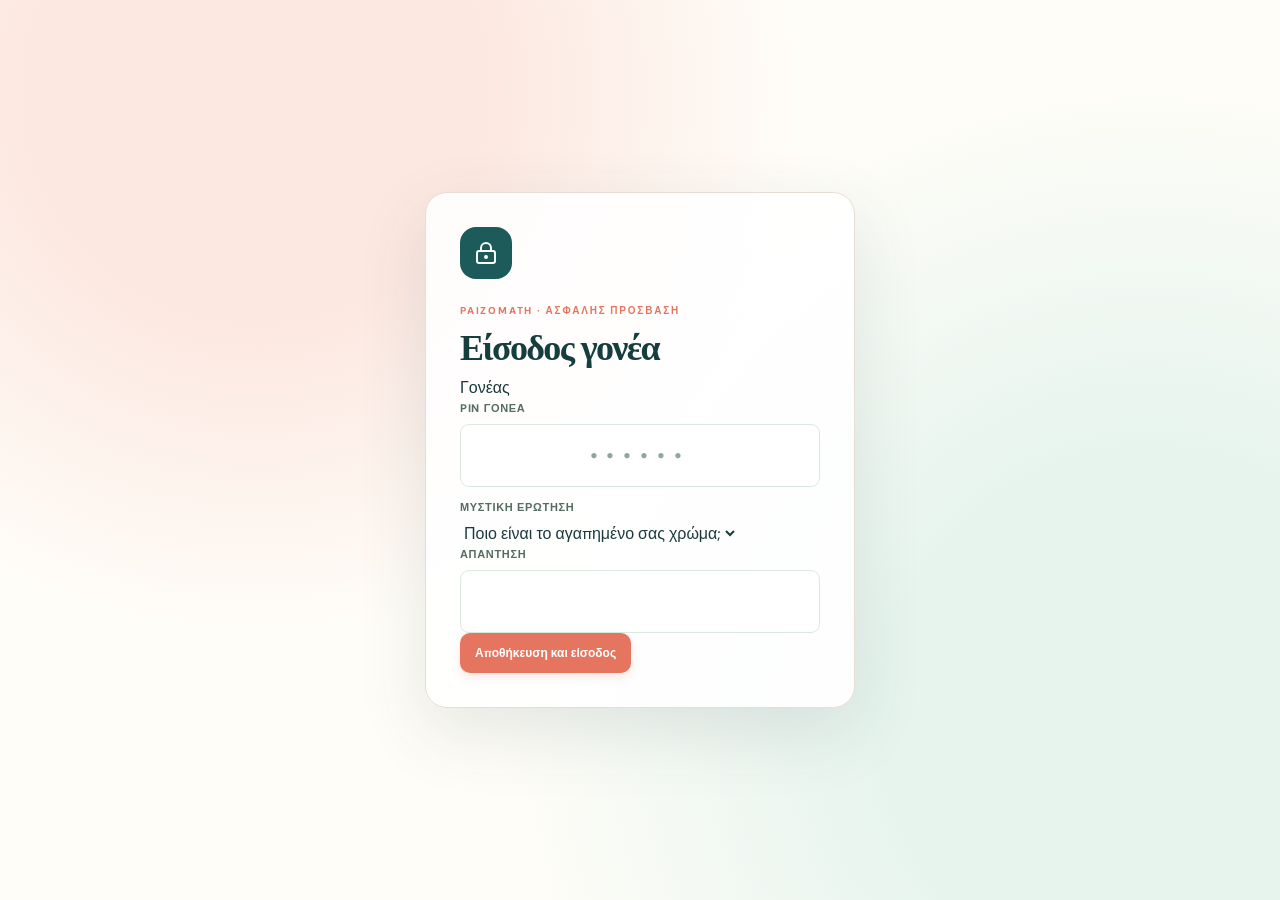
==== commit aac2dc13: "Add files via upload" ====
--- a/index.html
+++ b/index.html
@@ -71,6 +71,7 @@
     `,document.head.appendChild(i),this.cursorStyleElement=i}removeCursorStyle(){this.cursorStyleElement&&(this.cursorStyleElement.remove(),this.cursorStyleElement=null)}handleUndoRedo=i=>{const c=i.key.toLowerCase(),s=(i.ctrlKey||i.metaKey)&&c==="z"&&!i.shiftKey,d=(i.ctrlKey||i.metaKey)&&(c==="z"&&i.shiftKey||c==="y");if(!s&&!d)return;const m=i.target;if(m instanceof HTMLElement){const C=m.tagName;if(["INPUT","TEXTAREA","SELECT"].includes(C)||m.isContentEditable)return}const x=document.activeElement;if(x instanceof HTMLElement){const C=x.tagName;if(["INPUT","TEXTAREA","SELECT"].includes(C)||x.isContentEditable)return;let v=x;for(;v;){if(v.hasAttribute(al))return;v=v.parentElement}}i.preventDefault(),i.stopPropagation();let R=null;s?(R=this.editHistory.undo(),this.highlighter.scheduleRender()):d&&(R=this.editHistory.redo(),this.highlighter.scheduleRender()),R&&R.target&&document.contains(R.target)&&(R.target.scrollIntoView({behavior:"smooth",block:"center"}),this.highlighter.setActiveTarget(R.target),setTimeout(()=>{this.highlighter.setActiveTarget(null)},1500))};handleDelete=i=>{if(i.key!=="Delete"&&i.key!=="Backspace"||this.isDirectEditing)return;const c=i.target;if(c instanceof HTMLElement){const R=c.tagName;if(["INPUT","TEXTAREA","SELECT"].includes(R)||c.isContentEditable)return}const s=document.activeElement;if(s instanceof HTMLElement){const R=s.tagName;if(["INPUT","TEXTAREA","SELECT"].includes(R)||s.isContentEditable)return;let C=s;for(;C;){if(C.hasAttribute(al))return;C=C.parentElement}}if(!this.activeTarget)return;if(!Fg(this.activeTarget)){console.warn("Cannot delete this element: it is a critical DOM element");return}i.preventDefault(),i.stopPropagation();const d=Ig(this.activeTarget);if(!d){console.warn("Cannot delete element: no parent found");return}const m=$r(this.activeTarget),x=this.activeTarget;this.disposeSelectorInput(),this.exitDirectEditMode(),this.removeEnterKeyListener?.(),this.removeEnterKeyListener=null,x.parentElement&&x.parentElement.removeChild(x),this.activeTarget=null,this.hoverTarget=null,this.pointerDown=!1,this.highlighter.setActiveTarget(null),this.highlighter.setHoverTarget(null),this.editHistory.addEdit({target:x,targetData:m,changes:{deleted:d},screenshot:null}),this.showEditToolbarIfNeeded(),this.showCommentMarkersIfNeeded()};showEditToolbarIfNeeded(){if(!this.editHistory.hasEdits()){this.hideEditToolbar();return}this.disposeEditToolbar||Promise.resolve().then(()=>w0).then(({openEditToolbar:i})=>{const c=i({editHistory:this.editHistory,highlighter:this.highlighter,onApply:()=>{this.handleApplyAll()},onDiscard:()=>{this.handleDiscardAll()}});this.disposeEditToolbar=()=>{c?.dispose(),this.disposeEditToolbar=null}}).catch(i=>{console.error("Failed to render EditToolbar:",i)})}hideEditToolbar(){this.disposeEditToolbar&&this.disposeEditToolbar()}handleApplyAll(){const i=this.editHistory.getActiveEdits();i.length!==0&&Pt.sendMessage({type:"edits",to:"container",payload:{edits:i.map(c=>({element:c.targetData,changes:c.changes,screenshot:c.screenshot}))}})}handleDiscardAll(){this.editHistory.clear(),this.hideEditToolbar(),this.hideCommentMarkers(),this.highlighter.scheduleRender()}showCommentMarkersIfNeeded(){if(!this.editHistory.hasEdits()){this.hideCommentMarkers();return}this.disposeCommentMarkers||Promise.resolve().then(()=>E0).then(({openCommentMarkers:i})=>{const c=i({editHistory:this.editHistory,highlighter:this.highlighter,getActiveElement:()=>this.activeTarget,onElementSelect:s=>{this.selectElement(s)}});this.disposeCommentMarkers=()=>{c?.dispose(),this.disposeCommentMarkers=null}}).catch(i=>{console.error("Failed to render CommentMarkers:",i)})}hideCommentMarkers(){this.disposeCommentMarkers&&this.disposeCommentMarkers(),this.editHistory.clearComments(),this.highlighter.scheduleRender()}handleGlobalEscape=i=>{if(i.key!=="Escape"||this.activeTarget)return;const c=i.target;if(c instanceof HTMLElement){const d=c.tagName;if(["INPUT","TEXTAREA","SELECT"].includes(d)||c.isContentEditable)return}const s=document.activeElement;if(s instanceof HTMLElement){const d=s.tagName;if(["INPUT","TEXTAREA","SELECT"].includes(d)||s.isContentEditable)return;let m=s;for(;m;){if(m.hasAttribute(al))return;m=m.parentElement}}this.editHistory.hasEdits()||(i.preventDefault(),i.stopPropagation(),this.disable(),Pt.sendMessage({type:"exitEditMode",to:"container",payload:{}}))}}const u0=new c0;class d0{wired=!1;init(){if(this.wired)return;this.wired=!0;const i=s=>{try{const m=new URL(s,window.location.href).hostname.toLowerCase();return!!(m==="stripe.com"||m.endsWith(".stripe.com")||m==="myshopify.com"||m.endsWith(".myshopify.com"))}catch{return!1}},c=(s,d)=>{Pt.sendMessage({type:"externalNavAttempt",to:"container",payload:{href:s,trigger:d}})};try{const s=window.open;window.open=(...d)=>{const m=d[0];return typeof m=="string"&&i(m)&&c(m,"window.open"),s.apply(window,d)}}catch{}try{const s=window.navigation;s&&typeof s.addEventListener=="function"&&s.addEventListener("navigate",d=>{const m=d?.destination?.url;typeof m=="string"&&i(m)&&c(m,"navigation")})}catch{}}}const f0=new d0;class h0{constructor(){this.init()}async init(){Pt.init({currentEndpoint:"content"}),Pt.listenMessage({type:"containerInited",callback:()=>{Pt.readySource.markReady()}}),Yr.init(),vg.init(),f0.init(),Su.init(),u0.init(),await this.renderRoot(),this.renderRootForDev()}renderRootForDev(){}async renderRoot(){if(document.getElementById(jr.root))return;const c=document.createElement("div");c.id=jr.root,c.setAttribute(al,"true"),document.documentElement.appendChild(c);const s=c.attachShadow({mode:"closed"}),d=document.createElement("style"),m=await Promise.resolve().then(()=>T0).then(x=>x.default);d.textContent=m,s.appendChild(d),Or.createRoot(s).render(h.jsx(pg,{"data-loc":"src/main.tsx:128"}))}}new h0;function m0({onDiscard:r,onApply:i,isApplying:c=!1,editCount:s}){const d=c||s===0;return h.jsxs("div",{"data-loc":"src/modules/DomSelector/EditsToolBar/ActionButtons.tsx:17",className:"flex items-center gap-2",children:[h.jsx("button",{"data-loc":"src/modules/DomSelector/EditsToolBar/ActionButtons.tsx:18",onClick:r,disabled:d,className:"px-3 py-1.5 text-sm font-medium text-[var(--text-white)] border-[var(--text-tertiary)] border-[1.5px] hover:bg-[#ffffff0f] focus:bg-[#ffffff0f] active:opacity-90 rounded-[12px] transition-all outline-none disabled:opacity-50 disabled:cursor-not-allowed",title:"Discard all changes",children:"Discard"}),h.jsxs("button",{"data-loc":"src/modules/DomSelector/EditsToolBar/ActionButtons.tsx:27",onClick:i,disabled:d,className:"flex items-center gap-2 px-4 py-1.5 text-sm font-medium bg-[var(--Button-primary-brand)] text-white border border-transparent hover:opacity-90 focus:opacity-90 active:opacity-90 rounded-[12px] transition-all outline-none disabled:opacity-50 disabled:cursor-not-allowed",title:"Save all changes",children:[c&&h.jsxs("svg",{"data-loc":"src/modules/DomSelector/EditsToolBar/ActionButtons.tsx:34",className:"animate-spin h-4 w-4",xmlns:"http://www.w3.org/2000/svg",fill:"none",viewBox:"0 0 24 24",children:[h.jsx("circle",{"data-loc":"src/modules/DomSelector/EditsToolBar/ActionButtons.tsx:40",className:"opacity-25",cx:"12",cy:"12",r:"10",stroke:"currentColor",strokeWidth:"4"}),h.jsx("path",{"data-loc":"src/modules/DomSelector/EditsToolBar/ActionButtons.tsx:48",className:"opacity-75",fill:"currentColor",d:"M4 12a8 8 0 018-8V0C5.373 0 0 5.373 0 12h4zm2 5.291A7.962 7.962 0 014 12H0c0 3.042 1.135 5.824 3 7.938l3-2.647z"})]}),"Apply"]})]})}function g0({editCount:r,showEditPreviews:i,onClick:c}){return h.jsxs("div",{"data-loc":"src/modules/DomSelector/EditsToolBar/EditCountBadge.tsx:15",onClick:c,tabIndex:0,role:"button",className:Ae.cn("flex items-center gap-2 px-3 py-1.5 rounded-[12px] cursor-pointer transition-all relative outline-none text-[var(--text-white)] border-[var(--text-tertiary)] border-[1.5px] active:opacity-90",i?"bg-[#ffffff0f]":"bg-transparent hover:bg-[#ffffff0f]"),children:[h.jsx("svg",{"data-loc":"src/modules/DomSelector/EditsToolBar/EditCountBadge.tsx:26",xmlns:"http://www.w3.org/2000/svg",width:"18",height:"18",viewBox:"0 0 16 16",fill:"currentColor",children:h.jsx("g",{"data-loc":"src/modules/DomSelector/EditsToolBar/EditCountBadge.tsx:33",children:h.jsx("path",{"data-loc":"src/modules/DomSelector/EditsToolBar/EditCountBadge.tsx:34",d:"M7.52881 7.52869C7.71733 7.34017 8 7.28198 8.24756 7.3809L14.9142 10.0476C15.1678 10.149 15.334 10.3949 15.3335 10.668C15.3329 10.9411 15.1656 11.1861 14.9116 11.2865L12.3133 12.3132L11.2866 14.9115C11.1862 15.1655 10.9412 15.3328 10.6681 15.3334C10.3951 15.3339 10.1491 15.1677 10.0477 14.9141L7.38102 8.24744C7.2821 7.99988 7.34029 7.71721 7.52881 7.52869ZM1.3335 12.6667C1.3335 12.2985 1.63197 12 2.00016 12C2.36835 12 2.66683 12.2985 2.66683 12.6667C2.66683 12.8435 2.73712 13.013 2.86214 13.1381C2.98717 13.2631 3.15669 13.3334 3.3335 13.3334C3.70169 13.3334 4.00016 13.6319 4.00016 14C4.00016 14.3682 3.70169 14.6667 3.3335 14.6667C2.80306 14.6667 2.29451 14.4558 1.91943 14.0808C1.54436 13.7057 1.3335 13.1971 1.3335 12.6667ZM7.3335 13.3334C7.70169 13.3334 8.00016 13.6319 8.00016 14C8.00016 14.3682 7.70169 14.6667 7.3335 14.6667H6.00016C5.63197 14.6667 5.3335 14.3682 5.3335 14C5.3335 13.6319 5.63197 13.3334 6.00016 13.3334H7.3335ZM10.6629 12.8627L11.1805 11.5547L11.2085 11.4922C11.2822 11.3506 11.405 11.2397 11.5549 11.1804L12.8628 10.6628L9.19678 9.19666L10.6629 12.8627ZM1.3335 10V9.33337C1.3335 8.96518 1.63197 8.66671 2.00016 8.66671C2.36835 8.66671 2.66683 8.96518 2.66683 9.33337V10C2.66683 10.3682 2.36835 10.6667 2.00016 10.6667C1.63197 10.6667 1.3335 10.3682 1.3335 10ZM13.3335 7.33337V6.00004C13.3335 5.63185 13.632 5.33337 14.0002 5.33337C14.3684 5.33337 14.6668 5.63185 14.6668 6.00004V7.33337C14.6668 7.70156 14.3684 8.00004 14.0002 8.00004C13.632 8.00004 13.3335 7.70156 13.3335 7.33337ZM1.3335 6.66671V6.00004C1.3335 5.63185 1.63197 5.33337 2.00016 5.33337C2.36835 5.33337 2.66683 5.63185 2.66683 6.00004V6.66671C2.66683 7.0349 2.36835 7.33337 2.00016 7.33337C1.63197 7.33337 1.3335 7.0349 1.3335 6.66671ZM1.3335 3.33337C1.3335 2.80294 1.54436 2.29438 1.91943 1.91931C2.29451 1.54424 2.80306 1.33337 3.3335 1.33337C3.70169 1.33337 4.00016 1.63185 4.00016 2.00004C4.00016 2.36823 3.70169 2.66671 3.3335 2.66671C3.15668 2.66671 2.98717 2.737 2.86214 2.86202C2.73712 2.98704 2.66683 3.15656 2.66683 3.33337C2.66683 3.70156 2.36835 4.00004 2.00016 4.00004C1.63197 4.00004 1.3335 3.70156 1.3335 3.33337ZM13.3335 3.33337C13.3335 3.15656 13.2632 2.98704 13.1382 2.86202C13.0132 2.737 12.8436 2.66671 12.6668 2.66671C12.2986 2.66671 12.0002 2.36823 12.0002 2.00004C12.0002 1.63185 12.2986 1.33337 12.6668 1.33337C13.1973 1.33337 13.7058 1.54424 14.0809 1.91931C14.456 2.29438 14.6668 2.80294 14.6668 3.33337C14.6668 3.70156 14.3684 4.00004 14.0002 4.00004C13.632 4.00004 13.3335 3.70156 13.3335 3.33337ZM6.66683 1.33337C7.03502 1.33337 7.3335 1.63185 7.3335 2.00004C7.3335 2.36823 7.03502 2.66671 6.66683 2.66671H6.00016C5.63197 2.66671 5.3335 2.36823 5.3335 2.00004C5.3335 1.63185 5.63197 1.33337 6.00016 1.33337H6.66683ZM10.0002 1.33337C10.3684 1.33337 10.6668 1.63185 10.6668 2.00004C10.6668 2.36823 10.3684 2.66671 10.0002 2.66671H9.3335C8.96531 2.66671 8.66683 2.36823 8.66683 2.00004C8.66683 1.63185 8.96531 1.33337 9.3335 1.33337H10.0002Z"})})}),h.jsx("span",{"data-loc":"src/modules/DomSelector/EditsToolBar/EditCountBadge.tsx:37",className:"text-sm font-medium tabular-nums",children:r})]})}function p0({activeEdits:r,hoveredEditIndex:i,highlighter:c,onCardClick:s,onCardHover:d,show:m}){const x=U.useRef(null),R=v=>{d(v)},C=()=>{d(null)};return U.useEffect(()=>{if(!m){c.removeExclusionRect("edit-preview-cards");return}const v=()=>{if(x.current&&m){const D=x.current.getBoundingClientRect();c.addExclusionRect("edit-preview-cards",D)}};return v(),window.addEventListener("resize",v),window.addEventListener("scroll",v,{passive:!0}),()=>{window.removeEventListener("resize",v),window.removeEventListener("scroll",v),c.removeExclusionRect("edit-preview-cards")}},[c,m]),h.jsx("div",{"data-loc":"src/modules/DomSelector/EditsToolBar/EditPreviewCards.tsx:59",ref:x,className:"absolute bottom-full mb-2 left-0 right-0 transition-all duration-200 ease-out",style:{opacity:m?1:0,transform:m?"translateY(0) scale(1)":"translateY(8px) scale(0.98)",pointerEvents:m?"auto":"none",transitionTimingFunction:"cubic-bezier(0.16, 1, 0.3, 1)"},onMouseLeave:C,children:h.jsx("div",{"data-loc":"src/modules/DomSelector/EditsToolBar/EditPreviewCards.tsx:72",className:"rounded-[14px] border border-[var(--border-main)] bg-[rgb(37,37,37)] shadow-[0px_8px_32px_0px_var(--shadow-S)] overflow-hidden",style:{maxHeight:"40vh"},children:h.jsx("div",{"data-loc":"src/modules/DomSelector/EditsToolBar/EditPreviewCards.tsx:78",className:"overflow-y-auto",style:{maxHeight:"40vh"},children:r.map((v,D)=>{const j=i===D,J=!!v.screenshot;return h.jsx("div",{"data-loc":"src/modules/DomSelector/EditsToolBar/EditPreviewCards.tsx:89",onClick:()=>s(D),onMouseEnter:()=>R(D),className:Ae.cn("px-4 cursor-pointer transition-all",j&&"bg-[#ffffff0f]"),children:h.jsxs("div",{"data-loc":"src/modules/DomSelector/EditsToolBar/EditPreviewCards.tsx:98",className:"flex items-center gap-2.5 py-2",style:{borderBottom:D!==r.length-1?"1px solid var(--icon-secondary)":"none"},children:[h.jsx("div",{"data-loc":"src/modules/DomSelector/EditsToolBar/EditPreviewCards.tsx:108",className:Ae.cn("flex-shrink-0 size-5 rounded-full flex items-center justify-center transition-all text-[var(--background-card)] border-[var(--icon-secondary)] border",j&&"bg-[#ffffff0f]"),children:h.jsx("span",{"data-loc":"src/modules/DomSelector/EditsToolBar/EditPreviewCards.tsx:114",className:"text-xs",children:D+1})}),h.jsxs("div",{"data-loc":"src/modules/DomSelector/EditsToolBar/EditPreviewCards.tsx:118",className:"flex-1 min-w-0",children:[h.jsx("span",{"data-loc":"src/modules/DomSelector/EditsToolBar/EditPreviewCards.tsx:119",className:Ae.cn("text-sm text-white font-medium",v.changes.deleted&&"line-through"),children:v.targetData.tagName}),h.jsxs("div",{"data-loc":"src/modules/DomSelector/EditsToolBar/EditPreviewCards.tsx:129",className:"text-xs text-[var(--text-white-tsp)] pt-0.5 leading-none gap-1 flex flex-col",children:[v.changes.comment&&h.jsx("span",{"data-loc":"src/modules/DomSelector/EditsToolBar/EditPreviewCards.tsx:131",className:"leading-snug",children:v.changes.comment.modified===""?"Removed comment":`Comment: "${v.changes.comment.modified.slice(0,30)}${v.changes.comment.modified.length>30?"...":""}"`}),v.changes.deleted&&h.jsx("span",{"data-loc":"src/modules/DomSelector/EditsToolBar/EditPreviewCards.tsx:144",children:"Element deleted"}),v.changes.textContent&&h.jsxs("span",{"data-loc":"src/modules/DomSelector/EditsToolBar/EditPreviewCards.tsx:146",className:"leading-snug",children:['Text: "',v.changes.textContent.modified.slice(0,40),v.changes.textContent.modified.length>40?"...":"",'"']}),v.changes.src&&h.jsx("span",{"data-loc":"src/modules/DomSelector/EditsToolBar/EditPreviewCards.tsx:155",children:"Image source updated"}),v.changes.href&&h.jsxs("span",{"data-loc":"src/modules/DomSelector/EditsToolBar/EditPreviewCards.tsx:157",className:"leading-snug",children:["Link: ",v.changes.href.modified.slice(0,30),"..."]}),v.changes.style&&h.jsxs("div",{"data-loc":"src/modules/DomSelector/EditsToolBar/EditPreviewCards.tsx:162",className:"flex flex-wrap gap-1",children:[Object.keys(v.changes.style).slice(0,3).map(at=>h.jsx("span",{"data-loc":"src/modules/DomSelector/EditsToolBar/EditPreviewCards.tsx:166",className:"px-1.5 py-0.5 text-xs bg-[#ffffff1a] text-white rounded-[8px]",children:at},at)),Object.keys(v.changes.style).length>3&&h.jsxs("span",{"data-loc":"src/modules/DomSelector/EditsToolBar/EditPreviewCards.tsx:174",className:"text-xs text-white",children:["+",Object.keys(v.changes.style).length-3," more"]})]}),J&&!v.changes.deleted&&(v.changes.textContent||v.changes.style||v.changes.comment)&&h.jsx("div",{"data-loc":"src/modules/DomSelector/EditsToolBar/EditPreviewCards.tsx:185",style:{backgroundImage:`url(${v.screenshot})`,backgroundSize:"cover",backgroundPosition:"top"},className:"h-12 mt-1 rounded border border-black/10"})]})]})]})},`${v.targetData.id}-${D}`)})})})})}function y0({canUndo:r,canRedo:i,onUndo:c,onRedo:s}){return h.jsxs("div",{"data-loc":"src/modules/DomSelector/EditsToolBar/UndoRedoButtons.tsx:17",className:"flex items-center gap-1.5",children:[h.jsx("button",{"data-loc":"src/modules/DomSelector/EditsToolBar/UndoRedoButtons.tsx:18",onClick:c,disabled:!r,className:Ae.cn("flex items-center justify-center p-1.5 rounded-full transition-all outline-none",r?"text-[var(--text-white)] hover:bg-[#ffffff0f] cursor-pointer":"bg-transparent text-[var(--text-disable)] cursor-not-allowed opacity-50"),title:"Undo (⌘Z)",children:h.jsx("svg",{"data-loc":"src/modules/DomSelector/EditsToolBar/UndoRedoButtons.tsx:29",xmlns:"http://www.w3.org/2000/svg",width:"18",height:"18",viewBox:"0 0 16 16",fill:"none",children:h.jsx("path",{"data-loc":"src/modules/DomSelector/EditsToolBar/UndoRedoButtons.tsx:36",d:"M12.6666 9.66662C12.6666 9.27271 12.5888 8.88276 12.4381 8.51883C12.2873 8.15485 12.0663 7.8241 11.7877 7.54552C11.5091 7.26695 11.1784 7.0459 10.8144 6.89513C10.4505 6.74441 10.0605 6.66662 9.66662 6.66662H4.27599L6.4713 8.86193C6.73165 9.12228 6.73165 9.54429 6.4713 9.80464C6.21095 10.065 5.78894 10.065 5.5286 9.80464L2.19526 6.4713C1.93491 6.21095 1.93491 5.78894 2.19526 5.5286L5.5286 2.19526C5.78894 1.93491 6.21095 1.93491 6.4713 2.19526C6.73165 2.45561 6.73165 2.87762 6.4713 3.13797L4.27599 5.33328H9.66662C10.2357 5.33328 10.7991 5.44559 11.3248 5.66336C11.8506 5.88113 12.3287 6.19978 12.7311 6.60216C13.1335 7.00455 13.4521 7.48267 13.6699 8.00841C13.8876 8.53416 13.9999 9.09755 13.9999 9.66662C13.9999 10.2357 13.8876 10.7991 13.6699 11.3248C13.4521 11.8506 13.1335 12.3287 12.7311 12.7311C12.3287 13.1335 11.8506 13.4521 11.3248 13.6699C10.7991 13.8876 10.2357 13.9999 9.66662 13.9999H7.33328C6.96509 13.9999 6.66662 13.7015 6.66662 13.3333C6.66662 12.9651 6.96509 12.6666 7.33328 12.6666H9.66662C10.0605 12.6666 10.4505 12.5888 10.8144 12.4381C11.1784 12.2873 11.5091 12.0663 11.7877 11.7877C12.0663 11.5091 12.2873 11.1784 12.4381 10.8144C12.5888 10.4505 12.6666 10.0605 12.6666 9.66662Z",fill:"currentColor"})})}),h.jsx("button",{"data-loc":"src/modules/DomSelector/EditsToolBar/UndoRedoButtons.tsx:43",onClick:s,disabled:!i,className:Ae.cn("flex items-center justify-center p-1.5 rounded-full transition-all outline-none",i?"text-[var(--text-white)] hover:bg-[#ffffff0f] cursor-pointer":"bg-transparent text-[var(--text-disable)] opacity-50 cursor-not-allowed"),title:"Redo (⌘⇧Z)",children:h.jsx("svg",{"data-loc":"src/modules/DomSelector/EditsToolBar/UndoRedoButtons.tsx:54",xmlns:"http://www.w3.org/2000/svg",width:"18",height:"18",viewBox:"0 0 16 16",fill:"none",children:h.jsx("path",{"data-loc":"src/modules/DomSelector/EditsToolBar/UndoRedoButtons.tsx:61",d:"M3.33338 9.66662C3.33338 9.27271 3.41118 8.88276 3.5619 8.51883C3.71266 8.15485 3.93371 7.8241 4.21229 7.54552C4.49086 7.26695 4.82162 7.0459 5.1856 6.89513C5.54953 6.74441 5.93948 6.66662 6.33338 6.66662H11.724L9.5287 8.86193C9.26835 9.12228 9.26835 9.54429 9.5287 9.80464C9.78905 10.065 10.2111 10.065 10.4714 9.80464L13.8047 6.4713C14.0651 6.21095 14.0651 5.78894 13.8047 5.5286L10.4714 2.19526C10.2111 1.93491 9.78905 1.93491 9.5287 2.19526C9.26835 2.45561 9.26835 2.87762 9.5287 3.13797L11.724 5.33328H6.33338C5.76432 5.33328 5.20092 5.44559 4.67518 5.66336C4.14944 5.88113 3.67132 6.19978 3.26893 6.60216C2.86654 7.00455 2.5479 7.48267 2.33013 8.00841C2.11236 8.53416 2.00005 9.09755 2.00005 9.66662C2.00005 10.2357 2.11236 10.7991 2.33013 11.3248C2.5479 11.8506 2.86654 12.3287 3.26893 12.7311C3.67132 13.1335 4.14944 13.4521 4.67518 13.6699C5.20092 13.8876 5.76432 13.9999 6.33338 13.9999H8.66672C9.03491 13.9999 9.33338 13.7015 9.33338 13.3333C9.33338 12.9651 9.03491 12.6666 8.66672 12.6666H6.33338C5.93948 12.6666 5.54953 12.5888 5.1856 12.4381C4.82162 12.2873 4.49086 12.0663 4.21229 11.7877C3.93371 11.5091 3.71266 11.1784 3.5619 10.8144C3.41118 10.4505 3.33338 10.0605 3.33338 9.66662Z",fill:"currentColor"})})})]})}function v0(r){const[i,c]=U.useState(r.canUndo()),[s,d]=U.useState(r.canRedo()),[m,x]=U.useState(r.getActiveEdits().length),[R,C]=U.useState([]);return U.useEffect(()=>{const v=r.onChange(()=>{c(r.canUndo()),d(r.canRedo());const D=r.getActiveEdits();x(D.length),C(D)});return C(r.getActiveEdits()),v},[r]),{canUndo:i,canRedo:s,editCount:m,activeEdits:R}}function b0(){const[r,i]=U.useState(!1);return{showEditPreviews:r,handleEditCountClick:()=>{i(!r)}}}function qu({editHistory:r,highlighter:i,onApply:c,onDiscard:s}){const d=U.useRef(null),[m,x]=U.useState(null),[R,C]=U.useState(!1),{canUndo:v,canRedo:D,editCount:j,activeEdits:J}=v0(r),{showEditPreviews:at,handleEditCountClick:$}=b0();U.useEffect(()=>{if(m!==null&&J[m]){const _=J[m];_.target&&document.contains(_.target)&&i.setHoverTarget(_.target)}else i.setHoverTarget(null)},[m,J,i]),U.useEffect(()=>{const _=()=>{if(d.current){const Y=d.current.getBoundingClientRect();i.addExclusionRect("edit-toolbar",Y)}};return _(),window.addEventListener("resize",_),()=>{window.removeEventListener("resize",_),i.removeExclusionRect("edit-toolbar")}},[i]);const nt=()=>{const _=r.undo();i.scheduleRender(),_&&_.target&&document.contains(_.target)&&(_.target.scrollIntoView({behavior:"smooth",block:"center"}),i.setActiveTarget(_.target),setTimeout(()=>{i.setActiveTarget(null)},1500))},ct=()=>{const _=r.redo();i.scheduleRender(),_&&_.target&&document.contains(_.target)&&(_.target.scrollIntoView({behavior:"smooth",block:"center"}),i.setActiveTarget(_.target),setTimeout(()=>{i.setActiveTarget(null)},1500))},ht=_=>{const Y=J[_];Y.target&&document.contains(Y.target)&&(Y.target.scrollIntoView({behavior:"smooth",block:"center"}),i.setActiveTarget(Y.target),setTimeout(()=>{i.setActiveTarget(null)},1500))},St=()=>{C(!0),c()};return h.jsx("div",{"data-loc":"src/modules/DomSelector/EditsToolBar/EditToolbar.tsx:127",className:"fixed left-0 right-0 top-0 bottom-0 pointer-events-none",style:{zIndex:2147483645},children:h.jsx("div",{"data-loc":"src/modules/DomSelector/EditsToolBar/EditToolbar.tsx:131",className:"absolute bottom-0 left-0 right-0 flex items-center justify-center pb-8",children:h.jsxs("div",{"data-loc":"src/modules/DomSelector/EditsToolBar/EditToolbar.tsx:132",ref:d,[al]:"true",onMouseDown:_=>_.stopPropagation(),className:"pointer-events-auto flex items-center gap-8 p-2 rounded-[14px] border border-[var(--border-main)] bg-[rgb(37,37,37)] shadow-[0px_8px_32px_0px_var(--shadow-S)] relative justify-between",children:[h.jsxs("div",{"data-loc":"src/modules/DomSelector/EditsToolBar/EditToolbar.tsx:138",className:"flex items-center gap-3",children:[h.jsx(g0,{"data-loc":"src/modules/DomSelector/EditsToolBar/EditToolbar.tsx:139",editCount:j,showEditPreviews:at,onClick:$}),h.jsx(y0,{"data-loc":"src/modules/DomSelector/EditsToolBar/EditToolbar.tsx:145",canUndo:v,canRedo:D,onUndo:nt,onRedo:ct})]}),h.jsx(m0,{"data-loc":"src/modules/DomSelector/EditsToolBar/EditToolbar.tsx:153",onDiscard:s,onApply:St,isApplying:R,editCount:j}),J.length>0&&h.jsx(p0,{"data-loc":"src/modules/DomSelector/EditsToolBar/EditToolbar.tsx:161",activeEdits:J,hoveredEditIndex:m,highlighter:i,onCardClick:ht,onCardHover:x,show:at})]})})})}const x0=ei.createOpener(qu,{singleton:!0}),w0=Object.freeze(Object.defineProperty({__proto__:null,EditToolbar:qu,openEditToolbar:x0},Symbol.toStringTag,{value:"Module"}));function S0({comment:r,elementRect:i,boxRef:c,onMouseEnter:s,onMouseLeave:d,onClick:m,onDelete:x,isHidden:R}){const C=U.useRef(null),v=U.useRef(null),[D,j]=U.useState({width:0,height:0});U.useLayoutEffect(()=>{if(!C.current)return;const it=C.current.getBoundingClientRect();j({width:it.width,height:it.height})},[r,x]);const J=window.innerWidth,at=window.innerHeight,$=30,nt=i.top+i.height/2;let ct=i.right+$,ht=nt-D.height/2;ct+D.width>J-20&&(ct=i.left-$-D.width),ct<20&&(ct=Math.min(i.left,J-D.width-20),ct=Math.max(20,ct),ht=i.bottom+$),ht<20?ht=20:ht+D.height>at-20&&(ht=Math.max(20,at-D.height-20));const St={x:ct,y:ht},_=St.y+D.height/2,Y=St.x>i.right?i.right:i.left;return R?null:h.jsxs(h.Fragment,{children:[h.jsxs("svg",{"data-loc":"src/modules/DomSelector/CommentMarkers/CommentTooltip.tsx:80",className:"absolute inset-0 w-full h-full pointer-events-none z-[2147483643]",children:[h.jsx("line",{"data-loc":"src/modules/DomSelector/CommentMarkers/CommentTooltip.tsx:81",x1:Y,y1:nt,x2:St.x,y2:_,stroke:"#0081f2",strokeWidth:1.5,strokeDasharray:"3 2"}),h.jsx("circle",{"data-loc":"src/modules/DomSelector/CommentMarkers/CommentTooltip.tsx:90",cx:Y,cy:nt,r:3,fill:"#0081f2"})]}),h.jsxs("div",{"data-loc":"src/modules/DomSelector/CommentMarkers/CommentTooltip.tsx:94",ref:v,className:"absolute group z-[2147483644]",style:{left:St.x,top:St.y},onMouseEnter:s,onMouseLeave:d,children:[h.jsx("div",{"data-loc":"src/modules/DomSelector/CommentMarkers/CommentTooltip.tsx:105",ref:H=>{C.current=H,c(H)},className:"pointer-events-auto cursor-pointer rounded-[10px] px-2.5 py-1.5 bg-[#0081f2] max-w-[260px]",onClick:m,onMouseDown:H=>H.stopPropagation(),children:h.jsx("div",{"data-loc":"src/modules/DomSelector/CommentMarkers/CommentTooltip.tsx:114",className:"flex items-start gap-1.5",children:h.jsx("p",{"data-loc":"src/modules/DomSelector/CommentMarkers/CommentTooltip.tsx:115",className:"flex-1 text-xs break-words whitespace-pre-wrap text-[var(--text-white)]",children:r})})}),x&&h.jsx("button",{"data-loc":"src/modules/DomSelector/CommentMarkers/CommentTooltip.tsx:123",onClick:H=>{H.stopPropagation(),x()},className:"absolute -top-1 right-0 pointer-events-auto flex items-center justify-center size-5 rounded-full bg-white shadow-md text-gray-600 hover:text-red-500 hover:bg-red-50 transition-all opacity-0 group-hover:opacity-100",title:"Delete comment",onMouseDown:H=>H.stopPropagation(),children:h.jsx("svg",{"data-loc":"src/modules/DomSelector/CommentMarkers/CommentTooltip.tsx:132",xmlns:"http://www.w3.org/2000/svg",width:"10",height:"10",viewBox:"0 0 12 12",fill:"none",stroke:"currentColor",strokeWidth:"1.5",strokeLinecap:"round",children:h.jsx("path",{"data-loc":"src/modules/DomSelector/CommentMarkers/CommentTooltip.tsx:142",d:"M9 3L3 9M3 3l6 6"})})})]})]})}function Yu({editHistory:r,highlighter:i,getActiveElement:c,onElementSelect:s}){const[d,m]=U.useState(null),[x,R]=U.useState(null),[C,v]=U.useState(0),D=U.useRef(new Map),j=U.useMemo(()=>{const _=r.getActiveEdits(),Y=new Map;for(const it of _){const rt=it.target;if(!document.contains(rt))continue;const V=Pr(rt);V&&Y.set(V,rt)}const H=[];for(const[it,rt]of Y.entries()){const V=rt._comment||"";if(!V.trim())continue;const xt=rt.getBoundingClientRect();xt.width===0||xt.height===0||H.push({id:it,element:rt,comment:V.trim(),position:{x:xt.left,y:xt.top}})}return H},[r,C,x]),J=()=>{for(const[_,Y]of D.current.entries()){const H=Y.getBoundingClientRect();i.addExclusionRect(`comment-box-${_}`,H)}},at=(_,Y)=>!(_.right<Y.left||_.left>Y.right||_.bottom<Y.top||_.top>Y.bottom);U.useEffect(()=>{const _=r.onChange(()=>{v(V=>V+1)});let Y=null,H=null;const it=()=>{Y===null&&(Y=requestAnimationFrame(()=>{Y=null,v(V=>V+1)}))},rt=()=>{H&&clearTimeout(H),H=setTimeout(()=>{v(V=>V+1)},100)};return window.addEventListener("scroll",it,{passive:!0}),window.addEventListener("resize",rt,{passive:!0}),()=>{_(),Y!==null&&cancelAnimationFrame(Y),H&&clearTimeout(H),window.removeEventListener("scroll",it),window.removeEventListener("resize",rt);for(const V of D.current.keys())i.removeExclusionRect(`comment-box-${V}`)}},[r,i]),U.useEffect(()=>{const _=()=>{const H=c();R(H)};_();const Y=setInterval(_,100);return()=>{clearInterval(Y)}},[c]),U.useEffect(()=>{const _=new Set(j.map(H=>H.id));for(const H of D.current.keys())_.has(H)||(i.removeExclusionRect(`comment-box-${H}`),D.current.delete(H));J();const Y=d?j.find(H=>H.id===d)?.element:null;Y&&document.contains(Y)?i.setHoverTarget(Y):i.setHoverTarget(null)},[j,d,i]);const $=_=>{m(_)},nt=()=>{m(null)},ct=_=>{const Y=j.find(H=>H.id===_);Y&&document.contains(Y.element)&&(Y.element.scrollIntoView({behavior:"smooth",block:"center"}),s(Y.element))},ht=_=>{const Y=j.find(H=>H.id===_);if(Y&&document.contains(Y.element)){const H=Y.element,it=H._comment||"",rt=$r(H);delete H._comment,r.addEdit({target:H,targetData:rt,changes:{comment:{original:it,modified:""}},screenshot:null}),v(V=>V+1)}},St=(_,Y)=>{if(Y){D.current.set(_,Y);const H=Y.getBoundingClientRect();i.addExclusionRect(`comment-box-${_}`,H)}else D.current.delete(_),i.removeExclusionRect(`comment-box-${_}`)};return h.jsx("div",{"data-loc":"src/modules/DomSelector/CommentMarkers/CommentMarkers.tsx:229",className:"fixed inset-0 pointer-events-none",style:{zIndex:2147483642},[al]:"true",children:j.map(_=>{let H=x===_.element;if(!H&&x&&document.contains(x)){const it=D.current.get(_.id);if(it){const rt=x.getBoundingClientRect(),V=it.getBoundingClientRect();H=at(V,rt)}}return h.jsx(S0,{"data-loc":"src/modules/DomSelector/CommentMarkers/CommentMarkers.tsx:249",comment:_.comment,elementRect:_.element.getBoundingClientRect(),isHidden:H,onMouseEnter:()=>$(_.id),onMouseLeave:nt,onClick:()=>ct(_.id),onDelete:()=>ht(_.id),boxRef:it=>St(_.id,it)},_.id)})})}const C0=ei.createOpener(Yu,{singleton:!0}),E0=Object.freeze(Object.defineProperty({__proto__:null,CommentMarkers:Yu,openCommentMarkers:C0},Symbol.toStringTag,{value:"Module"})),T0=Object.freeze(Object.defineProperty({__proto__:null,default:'#manus-previewer-content-root{--background-gray-login: #f8f8f7;--background-selection: #b8d3f8;--background-tool-used: linear-gradient( 176deg, rgba(255, 255, 255, 0) 5.88%, rgba(255, 255, 255, .6) 51.28%, rgba(255, 255, 255, 0) 94.95% );--background-drag-overlay: #ffffff80;--background-thinking: linear-gradient( 90deg, var(--text-primary) 0%, #d9d8d8 50.48%, var(--text-primary) 99.04% );--background-app-banner: linear-gradient(180deg, #f7f7f7 0%, #ececec 100%);--background-share-header: linear-gradient( 0deg, rgba(248, 248, 247, 0) 0%, #f8f8f7 45.05% );--text-primary: #34322d;--text-secondary: #5e5e5b;--text-tertiary: #858481;--text-disable: #b9b9b7;--text-blue: #0081f2;--text-onblack: #ffffff;--text-white: #ffffff;--text-white-tsp: #ffffff99;--theme-text-primary: #262626;--logo-color: #34322d;--text-shining: #e5e5e5;--background-gray-main: #f8f8f7;--background-white-main: #ffffff;--background-menu-white: #ffffff;--background-menu-gray: #f8f8f7;--background-tsp-menu-white: #ffffff14;--background-tsp-card-gray: #37352f0a;--background-nav: #ebebeb;--background-card: #fafafa;--background-mask: #000000a6;--background-card-gray: #fafafa;--background-preview-mask: #000000d9;--border-main: #0000000f;--border-white: #ffffff33;--border-btn-main: #0000001f;--border-input-active: #0081f280;--border-light: #0000000a;--border-dark: #0000001f;--border-primary: #4f59661f;--icon-primary: #34322d;--icon-secondary: #5e5e5b;--icon-tertiary: #858481;--icon-disable: #b9b9b7;--icon-blue: #0081f2;--icon-onblack: #ffffff;--icon-white: #ffffff;--icon-white-tsp: #ffffff99;--function-error: #f25a5a;--function-success: #25ba3b;--function-warning: #efa201;--function-error-tsp: #f25a5a14;--function-warning-tsp: #efa2011f;--function-success-tsp: #25ba3b14;--fill-blue: #0081f214;--fill-tsp-white-main: #37352f0f;--fill-tsp-white-dark: #37352f14;--fill-tsp-white-light: #37352f0a;--fill-tsp-gray-dark: #37352f14;--fill-tsp-gray-main: #37352f0a;--fill-white: #ffffff;--fill-black: #28282973;--fill-gray: #f8f8f7;--Button-primary-black: #1a1a19;--Button-primary-white: #ffffff;--Button-primary-brand: #0081f2;--Button-primary-brand-disabled: #7cbdf5;--Button-secondary-brand: #0081f21a;--Button-secondary-error-border: #f25a5a80;--Button-secondary-error-fill: #ffffff;--Button-secondary-main: #ffffff;--Button-secondary-gray: #37352f0f;--tab-fill: rgba(0, 0, 0, .04);--tab-active-black: #1a1a19;--shadow-L: #0000003d;--shadow-M: #0000001f;--shadow-S: #00000014;--shadow-XS: #0000000f;--shadows-inner-0: #ffffff00;--shadows-inner-1: #16191d14;--shadows-inner-2: #16191d1f;--shadows-drop-1: #16191d08;--shadows-drop-2: #16191d0a;--shadows-drop-3: #16191d14;--shadows-drop-4: #16191d1f;--shadows-highlight-1: #cce5ff;--shadows-highlight-2: #1487fa;--shadows-danger-1: #fed7d7;--shadows-danger-2: #ee3a3a;--shadows-card-border: #16191d1f;--shadows-card-border-2: #16191d1f;--Tooltips-main: #000000e6;--gradual-white-0: #ffffff00;--gradual-gray-100: #ffffff00;--gradual-gray-0: #ffffff00;--gradual-dark-20: #00000033;--fill-input-chat: #ffffff;--gradient-bg-mask-gray-0: #eaeaeb00;--gradual-white-menu-0: #ffffff00}#manus-previewer-content-root.dark{--text-primary: #dadada;--text-secondary: #acacac;--text-tertiary: #7f7f7f;--text-disable: #5f5f5f;--text-blue: #1a93fe;--text-onblack: #000000e6;--text-white: #ffffff;--text-white-tsp: #ffffff99;--theme-text-primary: #dbdbdb;--logo-color: #dadada;--text-shining: #474747;--background-gray-main: #272728;--background-white-main: #161618;--background-menu-white: #383739;--background-menu-gray: #272728;--background-tsp-menu-white: #ffffff0f;--background-tsp-card-gray: #ffffff0f;--background-nav: #212122;--background-card: #383739;--background-mask-black: #000000a6;--background-mask-white: #272728a6;--background-card-gray: #383739;--background-preview-mask: #000000d9;--border-main: #ffffff14;--border-white: #00000014;--border-btn-main: #ffffff1a;--border-input-active: #1a93fe80;--border-light: #ffffff0f;--border-dark: #ffffff29;--border-primary: #56565f52;--icon-primary: #dadada;--icon-secondary: #acacac;--icon-tertiary: #7f7f7f;--icon-disable: #5f5f5f;--icon-blue: #1a93fe;--icon-onblack: #000000d9;--icon-white: #ffffff;--icon-white-tsp: #ffffff99;--function-error: #eb4d4d;--function-success: #5eb92d;--function-warning: #ffbf36;--function-error-tsp: #eb4d4d14;--function-warning-tsp: #ffbf361f;--function-success-tsp: #25ba3b1f;--fill-blue: #1a93fe1f;--fill-tsp-white-main: #ffffff0f;--fill-tsp-white-dark: #ffffff1f;--fill-tsp-white-light: #ffffff0a;--fill-tsp-gray-dark: #00000047;--fill-tsp-gray-main: #00000033;--fill-white: #3e3d3e;--fill-black: #28282973;--fill-gray: #444345;--Button-primary-black: #ffffff;--Button-primary-white: #ffffff14;--Button-primary-brand: #1a93fe;--Button-primary-brand-disabled: #215d93;--Button-secondary-brand: #1a93fe1f;--Button-secondary-error-border: #eb4d4d29;--Button-secondary-error-fill: #eb4d4d1f;--Button-secondary-main: #ffffff1f;--Button-secondary-gray: #ffffff0f;--tab-fill: rgba(255, 255, 255, .06);--tab-active-black: #ffffff;--shadow-L: #00000066;--shadow-M: #0000003d;--shadow-S: #00000029;--shadow-XS: #0000001f;--shadows-inner-0: #ffffff1f;--shadows-inner-1: #ffffff14;--shadows-inner-2: #ffffff1f;--shadows-drop-1: #0000001f;--shadows-drop-2: #00000033;--shadows-drop-3: #00000047;--shadows-drop-4: #0000005c;--shadows-highlight-1: #1b61a6;--shadows-highlight-2: #1487fa;--shadows-danger-1: #8f1919;--shadows-danger-2: #ee3a3a;--shadows-card-border: #ffffff1f;--shadows-card-border-2: #ffffff00;--Tooltips-main: #000000e6;--gradual-white-0: #27272800;--gradual-gray-100: #444345;--gradual-gray-0: #44434500;--gradual-dark-20: #ffffff33;--fill-input-chat: #363537;--gradient-bg-mask-gray-0: #1e1e1e00;--gradual-white-menu-0: #38373900}*,:before,:after{--tw-border-spacing-x: 0;--tw-border-spacing-y: 0;--tw-translate-x: 0;--tw-translate-y: 0;--tw-rotate: 0;--tw-skew-x: 0;--tw-skew-y: 0;--tw-scale-x: 1;--tw-scale-y: 1;--tw-pan-x: ;--tw-pan-y: ;--tw-pinch-zoom: ;--tw-scroll-snap-strictness: proximity;--tw-gradient-from-position: ;--tw-gradient-via-position: ;--tw-gradient-to-position: ;--tw-ordinal: ;--tw-slashed-zero: ;--tw-numeric-figure: ;--tw-numeric-spacing: ;--tw-numeric-fraction: ;--tw-ring-inset: ;--tw-ring-offset-width: 0px;--tw-ring-offset-color: #fff;--tw-ring-color: rgb(59 130 246 / .5);--tw-ring-offset-shadow: 0 0 #0000;--tw-ring-shadow: 0 0 #0000;--tw-shadow: 0 0 #0000;--tw-shadow-colored: 0 0 #0000;--tw-blur: ;--tw-brightness: ;--tw-contrast: ;--tw-grayscale: ;--tw-hue-rotate: ;--tw-invert: ;--tw-saturate: ;--tw-sepia: ;--tw-drop-shadow: ;--tw-backdrop-blur: ;--tw-backdrop-brightness: ;--tw-backdrop-contrast: ;--tw-backdrop-grayscale: ;--tw-backdrop-hue-rotate: ;--tw-backdrop-invert: ;--tw-backdrop-opacity: ;--tw-backdrop-saturate: ;--tw-backdrop-sepia: ;--tw-contain-size: ;--tw-contain-layout: ;--tw-contain-paint: ;--tw-contain-style: }::backdrop{--tw-border-spacing-x: 0;--tw-border-spacing-y: 0;--tw-translate-x: 0;--tw-translate-y: 0;--tw-rotate: 0;--tw-skew-x: 0;--tw-skew-y: 0;--tw-scale-x: 1;--tw-scale-y: 1;--tw-pan-x: ;--tw-pan-y: ;--tw-pinch-zoom: ;--tw-scroll-snap-strictness: proximity;--tw-gradient-from-position: ;--tw-gradient-via-position: ;--tw-gradient-to-position: ;--tw-ordinal: ;--tw-slashed-zero: ;--tw-numeric-figure: ;--tw-numeric-spacing: ;--tw-numeric-fraction: ;--tw-ring-inset: ;--tw-ring-offset-width: 0px;--tw-ring-offset-color: #fff;--tw-ring-color: rgb(59 130 246 / .5);--tw-ring-offset-shadow: 0 0 #0000;--tw-ring-shadow: 0 0 #0000;--tw-shadow: 0 0 #0000;--tw-shadow-colored: 0 0 #0000;--tw-blur: ;--tw-brightness: ;--tw-contrast: ;--tw-grayscale: ;--tw-hue-rotate: ;--tw-invert: ;--tw-saturate: ;--tw-sepia: ;--tw-drop-shadow: ;--tw-backdrop-blur: ;--tw-backdrop-brightness: ;--tw-backdrop-contrast: ;--tw-backdrop-grayscale: ;--tw-backdrop-hue-rotate: ;--tw-backdrop-invert: ;--tw-backdrop-opacity: ;--tw-backdrop-saturate: ;--tw-backdrop-sepia: ;--tw-contain-size: ;--tw-contain-layout: ;--tw-contain-paint: ;--tw-contain-style: }*,:before,:after{box-sizing:border-box;border-width:0;border-style:solid;border-color:#e5e7eb}:before,:after{--tw-content: ""}html,:host{line-height:1.5;-webkit-text-size-adjust:100%;-moz-tab-size:4;-o-tab-size:4;tab-size:4;font-family:ui-sans-serif,system-ui,sans-serif,"Apple Color Emoji","Segoe UI Emoji",Segoe UI Symbol,"Noto Color Emoji";font-feature-settings:normal;font-variation-settings:normal;-webkit-tap-highlight-color:transparent}body{margin:0;line-height:inherit}hr{height:0;color:inherit;border-top-width:1px}abbr:where([title]){-webkit-text-decoration:underline dotted;text-decoration:underline dotted}h1,h2,h3,h4,h5,h6{font-size:inherit;font-weight:inherit}a{color:inherit;text-decoration:inherit}b,strong{font-weight:bolder}code,kbd,samp,pre{font-family:ui-monospace,SFMono-Regular,Menlo,Monaco,Consolas,Liberation Mono,Courier New,monospace;font-feature-settings:normal;font-variation-settings:normal;font-size:1em}small{font-size:80%}sub,sup{font-size:75%;line-height:0;position:relative;vertical-align:baseline}sub{bottom:-.25em}sup{top:-.5em}table{text-indent:0;border-color:inherit;border-collapse:collapse}button,input,optgroup,select,textarea{font-family:inherit;font-feature-settings:inherit;font-variation-settings:inherit;font-size:100%;font-weight:inherit;line-height:inherit;letter-spacing:inherit;color:inherit;margin:0;padding:0}button,select{text-transform:none}button,input:where([type=button]),input:where([type=reset]),input:where([type=submit]){-webkit-appearance:button;background-color:transparent;background-image:none}:-moz-focusring{outline:auto}:-moz-ui-invalid{box-shadow:none}progress{vertical-align:baseline}::-webkit-inner-spin-button,::-webkit-outer-spin-button{height:auto}[type=search]{-webkit-appearance:textfield;outline-offset:-2px}::-webkit-search-decoration{-webkit-appearance:none}::-webkit-file-upload-button{-webkit-appearance:button;font:inherit}summary{display:list-item}blockquote,dl,dd,h1,h2,h3,h4,h5,h6,hr,figure,p,pre{margin:0}fieldset{margin:0;padding:0}legend{padding:0}ol,ul,menu{list-style:none;margin:0;padding:0}dialog{padding:0}textarea{resize:vertical}input::-moz-placeholder,textarea::-moz-placeholder{opacity:1;color:#9ca3af}input::placeholder,textarea::placeholder{opacity:1;color:#9ca3af}button,[role=button]{cursor:pointer}:disabled{cursor:default}img,svg,video,canvas,audio,iframe,embed,object{display:block;vertical-align:middle}img,video{max-width:100%;height:auto}[hidden]:where(:not([hidden=until-found])){display:none}.container{width:100%}@media (min-width: 475px){.container{max-width:475px}}@media (min-width: 640px){.container{max-width:640px}}@media (min-width: 768px){.container{max-width:768px}}@media (min-width: 1024px){.container{max-width:1024px}}@media (min-width: 1280px){.container{max-width:1280px}}@media (min-width: 1536px){.container{max-width:1536px}}.pointer-events-none{pointer-events:none}.pointer-events-auto{pointer-events:auto}.visible{visibility:visible}.invisible{visibility:hidden}.fixed{position:fixed}.absolute{position:absolute}.relative{position:relative}.sticky{position:sticky}.inset-0{inset:0}.-top-1{top:-.25rem}.bottom-0{bottom:0}.bottom-8{bottom:2rem}.bottom-full{bottom:100%}.left-0{left:0}.left-2\\.5{left:.625rem}.left-8{left:2rem}.right-0{right:0}.right-4{right:1rem}.top-0{top:0}.top-1\\/2{top:50%}.top-4{top:1rem}.top-full{top:100%}.z-50{z-index:50}.z-\\[-1\\]{z-index:-1}.z-\\[2147483643\\]{z-index:2147483643}.z-\\[2147483644\\]{z-index:2147483644}.z-\\[999999\\]{z-index:999999}.z-\\[9999\\]{z-index:9999}.-m-\\[25\\%\\]{margin:-25%}.m-0{margin:0}.mx-2{margin-left:.5rem;margin-right:.5rem}.mx-auto{margin-left:auto;margin-right:auto}.mb-1{margin-bottom:.25rem}.mb-1\\.5{margin-bottom:.375rem}.mb-2{margin-bottom:.5rem}.mb-4{margin-bottom:1rem}.mb-6{margin-bottom:1.5rem}.mb-8{margin-bottom:2rem}.mb-\\[6px\\]{margin-bottom:6px}.ml-1{margin-left:.25rem}.mr-1{margin-right:.25rem}.mt-0\\.5{margin-top:.125rem}.mt-1{margin-top:.25rem}.mt-12{margin-top:3rem}.mt-2{margin-top:.5rem}.mt-4{margin-top:1rem}.mt-6{margin-top:1.5rem}.mt-8{margin-top:2rem}.line-clamp-2{overflow:hidden;display:-webkit-box;-webkit-box-orient:vertical;-webkit-line-clamp:2}.block{display:block}.inline-block{display:inline-block}.inline{display:inline}.flex{display:flex}.inline-flex{display:inline-flex}.grid{display:grid}.inline-grid{display:inline-grid}.hidden{display:none}.size-5{width:1.25rem;height:1.25rem}.size-7{width:1.75rem;height:1.75rem}.h-0\\.5{height:.125rem}.h-12{height:3rem}.h-2{height:.5rem}.h-4{height:1rem}.h-48{height:12rem}.h-5{height:1.25rem}.h-6{height:1.5rem}.h-8{height:2rem}.h-\\[150\\%\\]{height:150%}.h-\\[18px\\]{height:18px}.h-auto{height:auto}.h-full{height:100%}.max-h-96{max-height:24rem}.max-h-\\[70vh\\]{max-height:70vh}.max-h-\\[80vh\\]{max-height:80vh}.min-h-0{min-height:0px}.min-h-screen{min-height:100vh}.w-2{width:.5rem}.w-4{width:1rem}.w-5{width:1.25rem}.w-6{width:1.5rem}.w-64{width:16rem}.w-8{width:2rem}.w-80{width:20rem}.w-\\[150\\%\\]{width:150%}.w-\\[18px\\]{width:18px}.w-\\[90\\%\\]{width:90%}.w-full{width:100%}.w-px{width:1px}.min-w-0{min-width:0px}.max-w-2xl{max-width:42rem}.max-w-4xl{max-width:56rem}.max-w-7xl{max-width:80rem}.max-w-\\[260px\\]{max-width:260px}.max-w-\\[600px\\]{max-width:600px}.flex-1{flex:1 1 0%}.flex-shrink-0,.shrink-0{flex-shrink:0}.-translate-y-1\\/2{--tw-translate-y: -50%;transform:translate(var(--tw-translate-x),var(--tw-translate-y)) rotate(var(--tw-rotate)) skew(var(--tw-skew-x)) skewY(var(--tw-skew-y)) scaleX(var(--tw-scale-x)) scaleY(var(--tw-scale-y))}.rotate-180{--tw-rotate: 180deg;transform:translate(var(--tw-translate-x),var(--tw-translate-y)) rotate(var(--tw-rotate)) skew(var(--tw-skew-x)) skewY(var(--tw-skew-y)) scaleX(var(--tw-scale-x)) scaleY(var(--tw-scale-y))}.transform{transform:translate(var(--tw-translate-x),var(--tw-translate-y)) rotate(var(--tw-rotate)) skew(var(--tw-skew-x)) skewY(var(--tw-skew-y)) scaleX(var(--tw-scale-x)) scaleY(var(--tw-scale-y))}@keyframes spin{to{transform:rotate(360deg)}}.animate-spin{animation:spin 1s linear infinite}.cursor-ew-resize{cursor:ew-resize}.cursor-not-allowed{cursor:not-allowed}.cursor-pointer{cursor:pointer}.resize-none{resize:none}.resize-y{resize:vertical}.resize{resize:both}.list-inside{list-style-position:inside}.list-disc{list-style-type:disc}.appearance-none{-webkit-appearance:none;-moz-appearance:none;appearance:none}.grid-cols-1{grid-template-columns:repeat(1,minmax(0,1fr))}.grid-cols-2{grid-template-columns:repeat(2,minmax(0,1fr))}.flex-col{flex-direction:column}.flex-wrap{flex-wrap:wrap}.items-start{align-items:flex-start}.items-end{align-items:flex-end}.items-center{align-items:center}.items-stretch{align-items:stretch}.justify-center{justify-content:center}.justify-between{justify-content:space-between}.gap-0{gap:0px}.gap-1{gap:.25rem}.gap-1\\.5{gap:.375rem}.gap-2{gap:.5rem}.gap-2\\.5{gap:.625rem}.gap-3{gap:.75rem}.gap-4{gap:1rem}.gap-6{gap:1.5rem}.gap-8{gap:2rem}.gap-x-2{-moz-column-gap:.5rem;column-gap:.5rem}.gap-y-3{row-gap:.75rem}.space-y-1>:not([hidden])~:not([hidden]){--tw-space-y-reverse: 0;margin-top:calc(.25rem * calc(1 - var(--tw-space-y-reverse)));margin-bottom:calc(.25rem * var(--tw-space-y-reverse))}.space-y-1\\.5>:not([hidden])~:not([hidden]){--tw-space-y-reverse: 0;margin-top:calc(.375rem * calc(1 - var(--tw-space-y-reverse)));margin-bottom:calc(.375rem * var(--tw-space-y-reverse))}.space-y-2>:not([hidden])~:not([hidden]){--tw-space-y-reverse: 0;margin-top:calc(.5rem * calc(1 - var(--tw-space-y-reverse)));margin-bottom:calc(.5rem * var(--tw-space-y-reverse))}.space-y-2\\.5>:not([hidden])~:not([hidden]){--tw-space-y-reverse: 0;margin-top:calc(.625rem * calc(1 - var(--tw-space-y-reverse)));margin-bottom:calc(.625rem * var(--tw-space-y-reverse))}.space-y-6>:not([hidden])~:not([hidden]){--tw-space-y-reverse: 0;margin-top:calc(1.5rem * calc(1 - var(--tw-space-y-reverse)));margin-bottom:calc(1.5rem * var(--tw-space-y-reverse))}.divide-y>:not([hidden])~:not([hidden]){--tw-divide-y-reverse: 0;border-top-width:calc(1px * calc(1 - var(--tw-divide-y-reverse)));border-bottom-width:calc(1px * var(--tw-divide-y-reverse))}.overflow-hidden{overflow:hidden}.overflow-y-auto{overflow-y:auto}.whitespace-nowrap{white-space:nowrap}.whitespace-pre-wrap{white-space:pre-wrap}.text-wrap{text-wrap:wrap}.break-words{overflow-wrap:break-word}.rounded{border-radius:.25rem}.rounded-3xl{border-radius:1.5rem}.rounded-\\[10px\\]{border-radius:10px}.rounded-\\[12px\\]{border-radius:12px}.rounded-\\[14px\\]{border-radius:14px}.rounded-\\[20px\\]{border-radius:20px}.rounded-\\[8px\\]{border-radius:8px}.rounded-full{border-radius:9999px}.rounded-lg{border-radius:.5rem}.rounded-xl{border-radius:.75rem}.border{border-width:1px}.border-0{border-width:0px}.border-\\[1\\.5px\\]{border-width:1.5px}.border-b{border-bottom-width:1px}.border-t{border-top-width:1px}.border-none{border-style:none}.border-\\[var\\(--border-main\\)\\]{border-color:var(--border-main)}.border-\\[var\\(--icon-secondary\\)\\]{border-color:var(--icon-secondary)}.border-\\[var\\(--text-tertiary\\)\\]{border-color:var(--text-tertiary)}.border-black\\/10{border-color:#0000001a}.border-black\\/20{border-color:#0003}.border-gray-200{--tw-border-opacity: 1;border-color:rgb(229 231 235 / var(--tw-border-opacity, 1))}.border-gray-300{--tw-border-opacity: 1;border-color:rgb(209 213 219 / var(--tw-border-opacity, 1))}.border-transparent{border-color:transparent}.bg-\\[\\#0081f2\\]{--tw-bg-opacity: 1;background-color:rgb(0 129 242 / var(--tw-bg-opacity, 1))}.bg-\\[\\#fdf4e0\\]{--tw-bg-opacity: 1;background-color:rgb(253 244 224 / var(--tw-bg-opacity, 1))}.bg-\\[\\#ffffff0f\\]{background-color:#ffffff0f}.bg-\\[\\#ffffff1a\\]{background-color:#ffffff1a}.bg-\\[rgb\\(37\\,37\\,37\\)\\]{--tw-bg-opacity: 1;background-color:rgb(37 37 37 / var(--tw-bg-opacity, 1))}.bg-\\[rgba\\(239\\,162\\,1\\,0\\.12\\)\\]{background-color:#efa2011f}.bg-\\[var\\(--Button-primary-brand\\)\\]{background-color:var(--Button-primary-brand)}.bg-\\[var\\(--background-menu-gray\\)\\]{background-color:var(--background-menu-gray)}.bg-\\[var\\(--border-main\\)\\]{background-color:var(--border-main)}.bg-\\[var\\(--fill-tsp-white-main\\)\\]{background-color:var(--fill-tsp-white-main)}.bg-\\[var\\(--text-primary\\)\\]{background-color:var(--text-primary)}.bg-black{--tw-bg-opacity: 1;background-color:rgb(0 0 0 / var(--tw-bg-opacity, 1))}.bg-black\\/50{background-color:#00000080}.bg-gray-100{--tw-bg-opacity: 1;background-color:rgb(243 244 246 / var(--tw-bg-opacity, 1))}.bg-gray-200{--tw-bg-opacity: 1;background-color:rgb(229 231 235 / var(--tw-bg-opacity, 1))}.bg-gray-300{--tw-bg-opacity: 1;background-color:rgb(209 213 219 / var(--tw-bg-opacity, 1))}.bg-gray-50{--tw-bg-opacity: 1;background-color:rgb(249 250 251 / var(--tw-bg-opacity, 1))}.bg-indigo-100{--tw-bg-opacity: 1;background-color:rgb(224 231 255 / var(--tw-bg-opacity, 1))}.bg-indigo-600{--tw-bg-opacity: 1;background-color:rgb(79 70 229 / var(--tw-bg-opacity, 1))}.bg-purple-50{--tw-bg-opacity: 1;background-color:rgb(250 245 255 / var(--tw-bg-opacity, 1))}.bg-purple-600{--tw-bg-opacity: 1;background-color:rgb(147 51 234 / var(--tw-bg-opacity, 1))}.bg-red-50{--tw-bg-opacity: 1;background-color:rgb(254 242 242 / var(--tw-bg-opacity, 1))}.bg-red-500{--tw-bg-opacity: 1;background-color:rgb(239 68 68 / var(--tw-bg-opacity, 1))}.bg-transparent{background-color:transparent}.bg-white{--tw-bg-opacity: 1;background-color:rgb(255 255 255 / var(--tw-bg-opacity, 1))}.bg-opacity-75{--tw-bg-opacity: .75}.bg-gradient-to-br{background-image:linear-gradient(to bottom right,var(--tw-gradient-stops))}.bg-gradient-to-r{background-image:linear-gradient(to right,var(--tw-gradient-stops))}.from-blue-50{--tw-gradient-from: #eff6ff var(--tw-gradient-from-position);--tw-gradient-to: rgb(239 246 255 / 0) var(--tw-gradient-to-position);--tw-gradient-stops: var(--tw-gradient-from), var(--tw-gradient-to)}.from-purple-100{--tw-gradient-from: #f3e8ff var(--tw-gradient-from-position);--tw-gradient-to: rgb(243 232 255 / 0) var(--tw-gradient-to-position);--tw-gradient-stops: var(--tw-gradient-from), var(--tw-gradient-to)}.from-purple-600{--tw-gradient-from: #9333ea var(--tw-gradient-from-position);--tw-gradient-to: rgb(147 51 234 / 0) var(--tw-gradient-to-position);--tw-gradient-stops: var(--tw-gradient-from), var(--tw-gradient-to)}.to-blue-100{--tw-gradient-to: #dbeafe var(--tw-gradient-to-position)}.to-blue-600{--tw-gradient-to: #2563eb var(--tw-gradient-to-position)}.to-indigo-100{--tw-gradient-to: #e0e7ff var(--tw-gradient-to-position)}.object-contain{-o-object-fit:contain;object-fit:contain}.object-cover{-o-object-fit:cover;object-fit:cover}.p-0{padding:0}.p-1\\.5{padding:.375rem}.p-2{padding:.5rem}.p-3{padding:.75rem}.p-4{padding:1rem}.p-6{padding:1.5rem}.p-8{padding:2rem}.px-0\\.5{padding-left:.125rem;padding-right:.125rem}.px-1{padding-left:.25rem;padding-right:.25rem}.px-1\\.5{padding-left:.375rem;padding-right:.375rem}.px-2{padding-left:.5rem;padding-right:.5rem}.px-2\\.5{padding-left:.625rem;padding-right:.625rem}.px-3{padding-left:.75rem;padding-right:.75rem}.px-4{padding-left:1rem;padding-right:1rem}.px-5{padding-left:1.25rem;padding-right:1.25rem}.px-6{padding-left:1.5rem;padding-right:1.5rem}.px-8{padding-left:2rem;padding-right:2rem}.py-0{padding-top:0;padding-bottom:0}.py-0\\.5{padding-top:.125rem;padding-bottom:.125rem}.py-1{padding-top:.25rem;padding-bottom:.25rem}.py-1\\.5{padding-top:.375rem;padding-bottom:.375rem}.py-2{padding-top:.5rem;padding-bottom:.5rem}.py-2\\.5{padding-top:.625rem;padding-bottom:.625rem}.py-3{padding-top:.75rem;padding-bottom:.75rem}.py-4{padding-top:1rem;padding-bottom:1rem}.py-8{padding-top:2rem;padding-bottom:2rem}.pb-0{padding-bottom:0}.pb-1\\.5{padding-bottom:.375rem}.pb-3{padding-bottom:.75rem}.pb-4{padding-bottom:1rem}.pb-8{padding-bottom:2rem}.pl-1{padding-left:.25rem}.pl-10{padding-left:2.5rem}.pl-7{padding-left:1.75rem}.pr-4{padding-right:1rem}.pt-0{padding-top:0}.pt-0\\.5{padding-top:.125rem}.pt-1{padding-top:.25rem}.pt-2\\.5{padding-top:.625rem}.pt-3{padding-top:.75rem}.pt-8{padding-top:2rem}.text-left{text-align:left}.text-center{text-align:center}.font-mono{font-family:ui-monospace,SFMono-Regular,Menlo,Monaco,Consolas,Liberation Mono,Courier New,monospace}.text-2xl{font-size:1.5rem;line-height:2rem}.text-3xl{font-size:1.875rem;line-height:2.25rem}.text-base{font-size:1rem;line-height:1.5rem}.text-lg{font-size:1.125rem;line-height:1.75rem}.text-sm{font-size:.875rem;line-height:1.25rem}.text-xl{font-size:1.25rem;line-height:1.75rem}.text-xs{font-size:.75rem;line-height:1rem}.font-bold{font-weight:700}.font-medium{font-weight:500}.font-normal{font-weight:400}.font-semibold{font-weight:600}.tabular-nums{--tw-numeric-spacing: tabular-nums;font-variant-numeric:var(--tw-ordinal) var(--tw-slashed-zero) var(--tw-numeric-figure) var(--tw-numeric-spacing) var(--tw-numeric-fraction)}.leading-5{line-height:1.25rem}.leading-none{line-height:1}.leading-relaxed{line-height:1.625}.leading-snug{line-height:1.375}.text-\\[var\\(--background-card\\)\\]{color:var(--background-card)}.text-\\[var\\(--icon-primary\\,\\#34322D\\)\\]{color:var(--icon-primary,#34322D)}.text-\\[var\\(--icon-tertiary\\)\\]{color:var(--icon-tertiary)}.text-\\[var\\(--text-disable\\)\\]{color:var(--text-disable)}.text-\\[var\\(--text-primary\\)\\]{color:var(--text-primary)}.text-\\[var\\(--text-primary\\,\\#34322D\\)\\]{color:var(--text-primary,#34322D)}.text-\\[var\\(--text-tertiary\\)\\]{color:var(--text-tertiary)}.text-\\[var\\(--text-white\\)\\]{color:var(--text-white)}.text-\\[var\\(--text-white-tsp\\)\\]{color:var(--text-white-tsp)}.text-black{--tw-text-opacity: 1;color:rgb(0 0 0 / var(--tw-text-opacity, 1))}.text-blue-600{--tw-text-opacity: 1;color:rgb(37 99 235 / var(--tw-text-opacity, 1))}.text-gray-400{--tw-text-opacity: 1;color:rgb(156 163 175 / var(--tw-text-opacity, 1))}.text-gray-500{--tw-text-opacity: 1;color:rgb(107 114 128 / var(--tw-text-opacity, 1))}.text-gray-600{--tw-text-opacity: 1;color:rgb(75 85 99 / var(--tw-text-opacity, 1))}.text-gray-700{--tw-text-opacity: 1;color:rgb(55 65 81 / var(--tw-text-opacity, 1))}.text-gray-800{--tw-text-opacity: 1;color:rgb(31 41 55 / var(--tw-text-opacity, 1))}.text-indigo-600{--tw-text-opacity: 1;color:rgb(79 70 229 / var(--tw-text-opacity, 1))}.text-indigo-700{--tw-text-opacity: 1;color:rgb(67 56 202 / var(--tw-text-opacity, 1))}.text-purple-100{--tw-text-opacity: 1;color:rgb(243 232 255 / var(--tw-text-opacity, 1))}.text-purple-600{--tw-text-opacity: 1;color:rgb(147 51 234 / var(--tw-text-opacity, 1))}.text-red-600{--tw-text-opacity: 1;color:rgb(220 38 38 / var(--tw-text-opacity, 1))}.text-red-800{--tw-text-opacity: 1;color:rgb(153 27 27 / var(--tw-text-opacity, 1))}.text-transparent{color:transparent}.text-white{--tw-text-opacity: 1;color:rgb(255 255 255 / var(--tw-text-opacity, 1))}.underline{text-decoration-line:underline}.overline{text-decoration-line:overline}.line-through{text-decoration-line:line-through}.opacity-0{opacity:0}.opacity-25{opacity:.25}.opacity-50{opacity:.5}.opacity-75{opacity:.75}.shadow{--tw-shadow: 0 1px 3px 0 rgb(0 0 0 / .1), 0 1px 2px -1px rgb(0 0 0 / .1);--tw-shadow-colored: 0 1px 3px 0 var(--tw-shadow-color), 0 1px 2px -1px var(--tw-shadow-color);box-shadow:var(--tw-ring-offset-shadow, 0 0 #0000),var(--tw-ring-shadow, 0 0 #0000),var(--tw-shadow)}.shadow-\\[0_4px_12px_rgba\\(0\\,0\\,0\\,0\\.15\\)\\]{--tw-shadow: 0 4px 12px rgba(0,0,0,.15);--tw-shadow-colored: 0 4px 12px var(--tw-shadow-color);box-shadow:var(--tw-ring-offset-shadow, 0 0 #0000),var(--tw-ring-shadow, 0 0 #0000),var(--tw-shadow)}.shadow-\\[0_4px_24px_rgba\\(0\\,0\\,0\\,0\\.15\\)\\]{--tw-shadow: 0 4px 24px rgba(0,0,0,.15);--tw-shadow-colored: 0 4px 24px var(--tw-shadow-color);box-shadow:var(--tw-ring-offset-shadow, 0 0 #0000),var(--tw-ring-shadow, 0 0 #0000),var(--tw-shadow)}.shadow-\\[0px_8px_32px_0px_var\\(--shadow-S\\)\\]{--tw-shadow: 0px 8px 32px 0px var(--shadow-S);--tw-shadow-colored: 0px 8px 32px 0px var(--tw-shadow-color);box-shadow:var(--tw-ring-offset-shadow, 0 0 #0000),var(--tw-ring-shadow, 0 0 #0000),var(--tw-shadow)}.shadow-lg{--tw-shadow: 0 10px 15px -3px rgb(0 0 0 / .1), 0 4px 6px -4px rgb(0 0 0 / .1);--tw-shadow-colored: 0 10px 15px -3px var(--tw-shadow-color), 0 4px 6px -4px var(--tw-shadow-color);box-shadow:var(--tw-ring-offset-shadow, 0 0 #0000),var(--tw-ring-shadow, 0 0 #0000),var(--tw-shadow)}.shadow-md{--tw-shadow: 0 4px 6px -1px rgb(0 0 0 / .1), 0 2px 4px -2px rgb(0 0 0 / .1);--tw-shadow-colored: 0 4px 6px -1px var(--tw-shadow-color), 0 2px 4px -2px var(--tw-shadow-color);box-shadow:var(--tw-ring-offset-shadow, 0 0 #0000),var(--tw-ring-shadow, 0 0 #0000),var(--tw-shadow)}.shadow-sm{--tw-shadow: 0 1px 2px 0 rgb(0 0 0 / .05);--tw-shadow-colored: 0 1px 2px 0 var(--tw-shadow-color);box-shadow:var(--tw-ring-offset-shadow, 0 0 #0000),var(--tw-ring-shadow, 0 0 #0000),var(--tw-shadow)}.shadow-xl{--tw-shadow: 0 20px 25px -5px rgb(0 0 0 / .1), 0 8px 10px -6px rgb(0 0 0 / .1);--tw-shadow-colored: 0 20px 25px -5px var(--tw-shadow-color), 0 8px 10px -6px var(--tw-shadow-color);box-shadow:var(--tw-ring-offset-shadow, 0 0 #0000),var(--tw-ring-shadow, 0 0 #0000),var(--tw-shadow)}.outline-none{outline:2px solid transparent;outline-offset:2px}.blur{--tw-blur: blur(8px);filter:var(--tw-blur) var(--tw-brightness) var(--tw-contrast) var(--tw-grayscale) var(--tw-hue-rotate) var(--tw-invert) var(--tw-saturate) var(--tw-sepia) var(--tw-drop-shadow)}.filter{filter:var(--tw-blur) var(--tw-brightness) var(--tw-contrast) var(--tw-grayscale) var(--tw-hue-rotate) var(--tw-invert) var(--tw-saturate) var(--tw-sepia) var(--tw-drop-shadow)}.transition{transition-property:color,background-color,border-color,text-decoration-color,fill,stroke,opacity,box-shadow,transform,filter,-webkit-backdrop-filter;transition-property:color,background-color,border-color,text-decoration-color,fill,stroke,opacity,box-shadow,transform,filter,backdrop-filter;transition-property:color,background-color,border-color,text-decoration-color,fill,stroke,opacity,box-shadow,transform,filter,backdrop-filter,-webkit-backdrop-filter;transition-timing-function:cubic-bezier(.4,0,.2,1);transition-duration:.15s}.transition-all{transition-property:all;transition-timing-function:cubic-bezier(.4,0,.2,1);transition-duration:.15s}.transition-colors{transition-property:color,background-color,border-color,text-decoration-color,fill,stroke;transition-timing-function:cubic-bezier(.4,0,.2,1);transition-duration:.15s}.transition-shadow{transition-property:box-shadow;transition-timing-function:cubic-bezier(.4,0,.2,1);transition-duration:.15s}.transition-transform{transition-property:transform;transition-timing-function:cubic-bezier(.4,0,.2,1);transition-duration:.15s}.duration-200{transition-duration:.2s}.ease-in-out{transition-timing-function:cubic-bezier(.4,0,.2,1)}.ease-out{transition-timing-function:cubic-bezier(0,0,.2,1)}*{box-sizing:border-box;outline:none;margin:0;padding:0}#manus-previewer-content-root{font-family:-apple-system,BlinkMacSystemFont,Segoe UI Variable Display,Segoe UI,Helvetica,"Apple Color Emoji",Arial,sans-serif,"Segoe UI Emoji",Segoe UI Symbol}::-webkit-scrollbar-thumb{background-color:transparent;cursor:pointer}*:hover::-webkit-scrollbar-thumb{background-color:#b9b9b7}::-webkit-scrollbar-thumb:hover{background-color:#858481}::-webkit-scrollbar-track{background-color:transparent}*{scrollbar-width:thin;scrollbar-color:transparent transparent}*:hover{scrollbar-color:#b9b9b7 transparent}@keyframes fadeInUp{0%{opacity:0;transform:translateY(12px) scale(.96)}to{opacity:1;transform:translateY(0) scale(1)}}@keyframes fadeInScale{0%{opacity:0;transform:scale(.92)}to{opacity:1;transform:scale(1)}}.placeholder\\:text-\\[var\\(--text-disable\\)\\]::-moz-placeholder{color:var(--text-disable)}.placeholder\\:text-\\[var\\(--text-disable\\)\\]::placeholder{color:var(--text-disable)}.last\\:border-b-0:last-child{border-bottom-width:0px}.hover\\:bg-\\[\\#ffffff0f\\]:hover{background-color:#ffffff0f}.hover\\:bg-\\[var\\(--fill-tsp-white-light\\)\\]:hover{background-color:var(--fill-tsp-white-light)}.hover\\:bg-\\[var\\(--fill-tsp-white-main\\)\\]:hover{background-color:var(--fill-tsp-white-main)}.hover\\:bg-gray-100:hover{--tw-bg-opacity: 1;background-color:rgb(243 244 246 / var(--tw-bg-opacity, 1))}.hover\\:bg-gray-200:hover{--tw-bg-opacity: 1;background-color:rgb(229 231 235 / var(--tw-bg-opacity, 1))}.hover\\:bg-gray-300:hover{--tw-bg-opacity: 1;background-color:rgb(209 213 219 / var(--tw-bg-opacity, 1))}.hover\\:bg-gray-50:hover{--tw-bg-opacity: 1;background-color:rgb(249 250 251 / var(--tw-bg-opacity, 1))}.hover\\:bg-gray-800:hover{--tw-bg-opacity: 1;background-color:rgb(31 41 55 / var(--tw-bg-opacity, 1))}.hover\\:bg-indigo-700:hover{--tw-bg-opacity: 1;background-color:rgb(67 56 202 / var(--tw-bg-opacity, 1))}.hover\\:bg-purple-700:hover{--tw-bg-opacity: 1;background-color:rgb(126 34 206 / var(--tw-bg-opacity, 1))}.hover\\:bg-red-100:hover{--tw-bg-opacity: 1;background-color:rgb(254 226 226 / var(--tw-bg-opacity, 1))}.hover\\:bg-red-50:hover{--tw-bg-opacity: 1;background-color:rgb(254 242 242 / var(--tw-bg-opacity, 1))}.hover\\:text-\\[var\\(--text-secondary\\)\\]:hover{color:var(--text-secondary)}.hover\\:text-gray-600:hover{--tw-text-opacity: 1;color:rgb(75 85 99 / var(--tw-text-opacity, 1))}.hover\\:text-indigo-600:hover{--tw-text-opacity: 1;color:rgb(79 70 229 / var(--tw-text-opacity, 1))}.hover\\:text-indigo-700:hover{--tw-text-opacity: 1;color:rgb(67 56 202 / var(--tw-text-opacity, 1))}.hover\\:text-purple-700:hover{--tw-text-opacity: 1;color:rgb(126 34 206 / var(--tw-text-opacity, 1))}.hover\\:text-red-500:hover{--tw-text-opacity: 1;color:rgb(239 68 68 / var(--tw-text-opacity, 1))}.hover\\:underline:hover{text-decoration-line:underline}.hover\\:opacity-80:hover{opacity:.8}.hover\\:opacity-90:hover{opacity:.9}.hover\\:shadow-xl:hover{--tw-shadow: 0 20px 25px -5px rgb(0 0 0 / .1), 0 8px 10px -6px rgb(0 0 0 / .1);--tw-shadow-colored: 0 20px 25px -5px var(--tw-shadow-color), 0 8px 10px -6px var(--tw-shadow-color);box-shadow:var(--tw-ring-offset-shadow, 0 0 #0000),var(--tw-ring-shadow, 0 0 #0000),var(--tw-shadow)}.focus\\:bg-\\[\\#ffffff0f\\]:focus{background-color:#ffffff0f}.focus\\:bg-\\[var\\(--fill-tsp-white-main\\)\\]:focus{background-color:var(--fill-tsp-white-main)}.focus\\:text-\\[var\\(--text-secondary\\)\\]:focus{color:var(--text-secondary)}.focus\\:opacity-90:focus{opacity:.9}.focus\\:outline-none:focus{outline:2px solid transparent;outline-offset:2px}.focus\\:ring-2:focus{--tw-ring-offset-shadow: var(--tw-ring-inset) 0 0 0 var(--tw-ring-offset-width) var(--tw-ring-offset-color);--tw-ring-shadow: var(--tw-ring-inset) 0 0 0 calc(2px + var(--tw-ring-offset-width)) var(--tw-ring-color);box-shadow:var(--tw-ring-offset-shadow),var(--tw-ring-shadow),var(--tw-shadow, 0 0 #0000)}.focus\\:ring-\\[1px\\]:focus{--tw-ring-offset-shadow: var(--tw-ring-inset) 0 0 0 var(--tw-ring-offset-width) var(--tw-ring-offset-color);--tw-ring-shadow: var(--tw-ring-inset) 0 0 0 calc(1px + var(--tw-ring-offset-width)) var(--tw-ring-color);box-shadow:var(--tw-ring-offset-shadow),var(--tw-ring-shadow),var(--tw-shadow, 0 0 #0000)}.focus\\:ring-inset:focus{--tw-ring-inset: inset}.focus\\:ring-\\[var\\(--border-dark\\)\\]:focus{--tw-ring-color: var(--border-dark)}.focus\\:ring-purple-500:focus{--tw-ring-opacity: 1;--tw-ring-color: rgb(168 85 247 / var(--tw-ring-opacity, 1))}.active\\:opacity-80:active{opacity:.8}.active\\:opacity-90:active{opacity:.9}.disabled\\:cursor-not-allowed:disabled{cursor:not-allowed}.disabled\\:opacity-50:disabled{opacity:.5}.group:hover .group-hover\\:opacity-100{opacity:1}@media (min-width: 475px){.xs\\:block{display:block}.xs\\:w-auto{width:auto}.xs\\:flex-none{flex:none}.xs\\:flex-row{flex-direction:row}.xs\\:items-center{align-items:center}.xs\\:p-6{padding:1.5rem}.xs\\:px-5{padding-left:1.25rem;padding-right:1.25rem}.xs\\:pt-4{padding-top:1rem}}@media (min-width: 768px){.md\\:flex{display:flex}.md\\:w-1\\/3{width:33.333333%}.md\\:w-2\\/3{width:66.666667%}.md\\:grid-cols-2{grid-template-columns:repeat(2,minmax(0,1fr))}.md\\:grid-cols-4{grid-template-columns:repeat(4,minmax(0,1fr))}}@media (min-width: 1024px){.lg\\:grid-cols-3{grid-template-columns:repeat(3,minmax(0,1fr))}}.\\[\\&\\:\\:-webkit-inner-spin-button\\]\\:appearance-none::-webkit-inner-spin-button{-webkit-appearance:none;appearance:none}.\\[\\&\\:\\:-webkit-outer-spin-button\\]\\:appearance-none::-webkit-outer-spin-button{-webkit-appearance:none;appearance:none}'},Symbol.toStringTag,{value:"Module"}))})();
 </script>
 
+    <script>if ("serviceWorker" in navigator) window.addEventListener("load", () => navigator.serviceWorker.register("./sw.js", {scope: "/"}));</script>
     <div id="root"></div>
   </body>
 </html>
--- a/assets/index-VvnKvMSq.css
+++ b/assets/index-VvnKvMSq.css
@@ -1 +1,7 @@
 @import"https://fonts.googleapis.com/css2?family=DM+Sans:wght@400;500;600;700&family=Plus+Jakarta+Sans:wght@500;600;700;800&display=swap";@layer components;/*! tailwindcss v4.1.14 | MIT License | https://tailwindcss.com */@layer properties{@supports (((-webkit-hyphens:none)) and (not (margin-trim:inline))) or ((-moz-orient:inline) and (not (color:rgb(from red r g b)))){*,:before,:after,::backdrop{--tw-translate-x:0;--tw-translate-y:0;--tw-translate-z:0;--tw-scale-x:1;--tw-scale-y:1;--tw-scale-z:1;--tw-rotate-x:initial;--tw-rotate-y:initial;--tw-rotate-z:initial;--tw-skew-x:initial;--tw-skew-y:initial;--tw-pan-x:initial;--tw-pan-y:initial;--tw-pinch-zoom:initial;--tw-space-y-reverse:0;--tw-space-x-reverse:0;--tw-divide-x-reverse:0;--tw-border-style:solid;--tw-divide-y-reverse:0;--tw-gradient-position:initial;--tw-gradient-from:#0000;--tw-gradient-via:#0000;--tw-gradient-to:#0000;--tw-gradient-stops:initial;--tw-gradient-via-stops:initial;--tw-gradient-from-position:0%;--tw-gradient-via-position:50%;--tw-gradient-to-position:100%;--tw-leading:initial;--tw-font-weight:initial;--tw-tracking:initial;--tw-ordinal:initial;--tw-slashed-zero:initial;--tw-numeric-figure:initial;--tw-numeric-spacing:initial;--tw-numeric-fraction:initial;--tw-shadow:0 0 #0000;--tw-shadow-color:initial;--tw-shadow-alpha:100%;--tw-inset-shadow:0 0 #0000;--tw-inset-shadow-color:initial;--tw-inset-shadow-alpha:100%;--tw-ring-color:initial;--tw-ring-shadow:0 0 #0000;--tw-inset-ring-color:initial;--tw-inset-ring-shadow:0 0 #0000;--tw-ring-inset:initial;--tw-ring-offset-width:0px;--tw-ring-offset-color:#fff;--tw-ring-offset-shadow:0 0 #0000;--tw-outline-style:solid;--tw-blur:initial;--tw-brightness:initial;--tw-contrast:initial;--tw-grayscale:initial;--tw-hue-rotate:initial;--tw-invert:initial;--tw-opacity:initial;--tw-saturate:initial;--tw-sepia:initial;--tw-drop-shadow:initial;--tw-drop-shadow-color:initial;--tw-drop-shadow-alpha:100%;--tw-drop-shadow-size:initial;--tw-backdrop-blur:initial;--tw-backdrop-brightness:initial;--tw-backdrop-contrast:initial;--tw-backdrop-grayscale:initial;--tw-backdrop-hue-rotate:initial;--tw-backdrop-invert:initial;--tw-backdrop-opacity:initial;--tw-backdrop-saturate:initial;--tw-backdrop-sepia:initial;--tw-duration:initial;--tw-ease:initial;--tw-content:"";--tw-animation-delay:0s;--tw-animation-direction:normal;--tw-animation-duration:initial;--tw-animation-fill-mode:none;--tw-animation-iteration-count:1;--tw-enter-blur:0;--tw-enter-opacity:1;--tw-enter-rotate:0;--tw-enter-scale:1;--tw-enter-translate-x:0;--tw-enter-translate-y:0;--tw-exit-blur:0;--tw-exit-opacity:1;--tw-exit-rotate:0;--tw-exit-scale:1;--tw-exit-translate-x:0;--tw-exit-translate-y:0}}}@layer theme{:root,:host{--font-sans:ui-sans-serif,system-ui,sans-serif,"Apple Color Emoji","Segoe UI Emoji","Segoe UI Symbol","Noto Color Emoji";--font-mono:ui-monospace,SFMono-Regular,Menlo,Monaco,Consolas,"Liberation Mono","Courier New",monospace;--color-red-50:oklch(97.1% .013 17.38);--color-red-100:oklch(93.6% .032 17.717);--color-red-500:oklch(63.7% .237 25.331);--color-red-600:oklch(57.7% .245 27.325);--color-red-800:oklch(44.4% .177 26.899);--color-blue-50:oklch(97% .014 254.604);--color-blue-100:oklch(93.2% .032 255.585);--color-blue-300:oklch(80.9% .105 251.813);--color-blue-500:oklch(62.3% .214 259.815);--color-blue-600:oklch(54.6% .245 262.881);--color-blue-700:oklch(48.8% .243 264.376);--color-blue-800:oklch(42.4% .199 265.638);--color-indigo-100:oklch(93% .034 272.788);--color-indigo-600:oklch(51.1% .262 276.966);--color-indigo-700:oklch(45.7% .24 277.023);--color-purple-50:oklch(97.7% .014 308.299);--color-purple-100:oklch(94.6% .033 307.174);--color-purple-600:oklch(55.8% .288 302.321);--color-slate-50:oklch(98.4% .003 247.858);--color-slate-100:oklch(96.8% .007 247.896);--color-slate-600:oklch(44.6% .043 257.281);--color-slate-700:oklch(37.2% .044 257.287);--color-slate-900:oklch(20.8% .042 265.755);--color-gray-50:oklch(98.5% .002 247.839);--color-gray-100:oklch(96.7% .003 264.542);--color-gray-200:oklch(92.8% .006 264.531);--color-gray-300:oklch(87.2% .01 258.338);--color-gray-400:oklch(70.7% .022 261.325);--color-gray-500:oklch(55.1% .027 264.364);--color-gray-600:oklch(44.6% .03 256.802);--color-gray-700:oklch(37.3% .034 259.733);--color-gray-800:oklch(27.8% .033 256.848);--color-black:#000;--color-white:#fff;--spacing:.25rem;--container-sm:24rem;--container-lg:32rem;--container-2xl:42rem;--container-4xl:56rem;--container-6xl:72rem;--container-7xl:80rem;--text-xs:.75rem;--text-xs--line-height:calc(1/.75);--text-sm:.875rem;--text-sm--line-height:calc(1.25/.875);--text-base:1rem;--text-base--line-height: 1.5 ;--text-lg:1.125rem;--text-lg--line-height:calc(1.75/1.125);--text-xl:1.25rem;--text-xl--line-height:calc(1.75/1.25);--text-2xl:1.5rem;--text-2xl--line-height:calc(2/1.5);--text-3xl:1.875rem;--text-3xl--line-height: 1.2 ;--text-4xl:2.25rem;--text-4xl--line-height:calc(2.5/2.25);--font-weight-normal:400;--font-weight-medium:500;--font-weight-semibold:600;--font-weight-bold:700;--tracking-tight:-.025em;--tracking-widest:.1em;--leading-snug:1.375;--leading-normal:1.5;--leading-relaxed:1.625;--radius-xs:.125rem;--radius-sm:.25rem;--radius-md:.375rem;--radius-lg:.5rem;--radius-xl:.75rem;--radius-3xl:1.5rem;--ease-out:cubic-bezier(0,0,.2,1);--ease-in-out:cubic-bezier(.4,0,.2,1);--animate-spin:spin 1s linear infinite;--animate-pulse:pulse 2s cubic-bezier(.4,0,.6,1)infinite;--blur-sm:8px;--blur-2xl:40px;--aspect-video:16/9;--default-transition-duration:.15s;--default-transition-timing-function:cubic-bezier(.4,0,.2,1);--default-font-family:var(--font-sans);--default-mono-font-family:var(--font-mono)}}@layer base{*,:after,:before,::backdrop{box-sizing:border-box;border:0 solid;margin:0;padding:0}::file-selector-button{box-sizing:border-box;border:0 solid;margin:0;padding:0}html,:host{-webkit-text-size-adjust:100%;tab-size:4;line-height:1.5;font-family:var(--default-font-family,ui-sans-serif,system-ui,sans-serif,"Apple Color Emoji","Segoe UI Emoji","Segoe UI Symbol","Noto Color Emoji");font-feature-settings:var(--default-font-feature-settings,normal);font-variation-settings:var(--default-font-variation-settings,normal);-webkit-tap-highlight-color:transparent}hr{height:0;color:inherit;border-top-width:1px}abbr:where([title]){-webkit-text-decoration:underline dotted;text-decoration:underline dotted}h1,h2,h3,h4,h5,h6{font-size:inherit;font-weight:inherit}a{color:inherit;-webkit-text-decoration:inherit;text-decoration:inherit}b,strong{font-weight:bolder}code,kbd,samp,pre{font-family:var(--default-mono-font-family,ui-monospace,SFMono-Regular,Menlo,Monaco,Consolas,"Liberation Mono","Courier New",monospace);font-feature-settings:var(--default-mono-font-feature-settings,normal);font-variation-settings:var(--default-mono-font-variation-settings,normal);font-size:1em}small{font-size:80%}sub,sup{vertical-align:baseline;font-size:75%;line-height:0;position:relative}sub{bottom:-.25em}sup{top:-.5em}table{text-indent:0;border-color:inherit;border-collapse:collapse}:-moz-focusring{outline:auto}progress{vertical-align:baseline}summary{display:list-item}ol,ul,menu{list-style:none}img,svg,video,canvas,audio,iframe,embed,object{vertical-align:middle;display:block}img,video{max-width:100%;height:auto}button,input,select,optgroup,textarea{font:inherit;font-feature-settings:inherit;font-variation-settings:inherit;letter-spacing:inherit;color:inherit;opacity:1;background-color:#0000;border-radius:0}::file-selector-button{font:inherit;font-feature-settings:inherit;font-variation-settings:inherit;letter-spacing:inherit;color:inherit;opacity:1;background-color:#0000;border-radius:0}:where(select:is([multiple],[size])) optgroup{font-weight:bolder}:where(select:is([multiple],[size])) optgroup option{padding-inline-start:20px}::file-selector-button{margin-inline-end:4px}::placeholder{opacity:1}@supports (not ((-webkit-appearance:-apple-pay-button))) or (contain-intrinsic-size:1px){::placeholder{color:currentColor}@supports (color:color-mix(in lab,red,red)){::placeholder{color:color-mix(in oklab,currentcolor 50%,transparent)}}}textarea{resize:vertical}::-webkit-search-decoration{-webkit-appearance:none}::-webkit-date-and-time-value{min-height:1lh;text-align:inherit}::-webkit-datetime-edit{display:inline-flex}::-webkit-datetime-edit-fields-wrapper{padding:0}::-webkit-datetime-edit{padding-block:0}::-webkit-datetime-edit-year-field{padding-block:0}::-webkit-datetime-edit-month-field{padding-block:0}::-webkit-datetime-edit-day-field{padding-block:0}::-webkit-datetime-edit-hour-field{padding-block:0}::-webkit-datetime-edit-minute-field{padding-block:0}::-webkit-datetime-edit-second-field{padding-block:0}::-webkit-datetime-edit-millisecond-field{padding-block:0}::-webkit-datetime-edit-meridiem-field{padding-block:0}::-webkit-calendar-picker-indicator{line-height:1}:-moz-ui-invalid{box-shadow:none}button,input:where([type=button],[type=reset],[type=submit]){appearance:button}::file-selector-button{appearance:button}::-webkit-inner-spin-button{height:auto}::-webkit-outer-spin-button{height:auto}[hidden]:where(:not([hidden=until-found])){display:none!important}}@layer utilities{.\@container\/card-header{container:card-header/inline-size}.\@container\/field-group{container:field-group/inline-size}.pointer-events-auto{pointer-events:auto}.pointer-events-none{pointer-events:none}.collapse{visibility:collapse}.invisible{visibility:hidden}.visible{visibility:visible}.sr-only{clip-path:inset(50%);white-space:nowrap;border-width:0;width:1px;height:1px;margin:-1px;padding:0;position:absolute;overflow:hidden}.not-sr-only{clip-path:none;white-space:normal;width:auto;height:auto;margin:0;padding:0;position:static;overflow:visible}.absolute{position:absolute}.fixed{position:fixed}.relative{position:relative}.static{position:static}.sticky{position:sticky}.inset-0{inset:calc(var(--spacing)*0)}.inset-x-0{inset-inline:calc(var(--spacing)*0)}.inset-y-0{inset-block:calc(var(--spacing)*0)}.-top-1{top:calc(var(--spacing)*-1)}.-top-12{top:calc(var(--spacing)*-12)}.top-0{top:calc(var(--spacing)*0)}.top-1{top:calc(var(--spacing)*1)}.top-1\.5{top:calc(var(--spacing)*1.5)}.top-1\/2{top:50%}.top-3\.5{top:calc(var(--spacing)*3.5)}.top-4{top:calc(var(--spacing)*4)}.top-\[1px\]{top:1px}.top-\[50\%\]{top:50%}.top-\[60\%\]{top:60%}.top-full{top:100%}.-right-12{right:calc(var(--spacing)*-12)}.right-0{right:calc(var(--spacing)*0)}.right-1{right:calc(var(--spacing)*1)}.right-2{right:calc(var(--spacing)*2)}.right-3{right:calc(var(--spacing)*3)}.right-4{right:calc(var(--spacing)*4)}.-bottom-12{bottom:calc(var(--spacing)*-12)}.bottom-0{bottom:calc(var(--spacing)*0)}.bottom-8{bottom:calc(var(--spacing)*8)}.bottom-full{bottom:100%}.-left-12{left:calc(var(--spacing)*-12)}.left-0{left:calc(var(--spacing)*0)}.left-1\/2{left:50%}.left-2{left:calc(var(--spacing)*2)}.left-2\.5{left:calc(var(--spacing)*2.5)}.left-8{left:calc(var(--spacing)*8)}.left-\[50\%\]{left:50%}.isolate{isolation:isolate}.isolation-auto{isolation:auto}.z-10{z-index:10}.z-20{z-index:20}.z-50{z-index:50}.z-\[1\]{z-index:1}.z-\[999999\]{z-index:999999}.z-\[2147483643\]{z-index:2147483643}.z-\[2147483644\]{z-index:2147483644}.order-first{order:-9999}.order-last{order:9999}.col-start-2{grid-column-start:2}.row-span-2{grid-row:span 2/span 2}.row-start-1{grid-row-start:1}.container{width:100%}@media (min-width:40rem){.container{max-width:40rem}}@media (min-width:48rem){.container{max-width:48rem}}@media (min-width:64rem){.container{max-width:64rem}}@media (min-width:80rem){.container{max-width:80rem}}@media (min-width:96rem){.container{max-width:96rem}}.\!m-0{margin:calc(var(--spacing)*0)!important}.-m-\[25\%\]{margin:-25%}.m-0{margin:calc(var(--spacing)*0)}.-mx-1{margin-inline:calc(var(--spacing)*-1)}.mx-2{margin-inline:calc(var(--spacing)*2)}.mx-3\.5{margin-inline:calc(var(--spacing)*3.5)}.mx-4{margin-inline:calc(var(--spacing)*4)}.mx-auto{margin-inline:auto}.-my-2{margin-block:calc(var(--spacing)*-2)}.my-0{margin-block:calc(var(--spacing)*0)}.my-0\.5{margin-block:calc(var(--spacing)*.5)}.my-1{margin-block:calc(var(--spacing)*1)}.-mt-4{margin-top:calc(var(--spacing)*-4)}.mt-0{margin-top:calc(var(--spacing)*0)}.mt-0\.5{margin-top:calc(var(--spacing)*.5)}.mt-1{margin-top:calc(var(--spacing)*1)}.mt-1\.5{margin-top:calc(var(--spacing)*1.5)}.mt-2{margin-top:calc(var(--spacing)*2)}.mt-4{margin-top:calc(var(--spacing)*4)}.mt-6{margin-top:calc(var(--spacing)*6)}.mt-8{margin-top:calc(var(--spacing)*8)}.mt-12{margin-top:calc(var(--spacing)*12)}.mt-auto{margin-top:auto}.mr-1{margin-right:calc(var(--spacing)*1)}.mr-2{margin-right:calc(var(--spacing)*2)}.mb-1{margin-bottom:calc(var(--spacing)*1)}.mb-1\.5{margin-bottom:calc(var(--spacing)*1.5)}.mb-2{margin-bottom:calc(var(--spacing)*2)}.mb-3{margin-bottom:calc(var(--spacing)*3)}.mb-4{margin-bottom:calc(var(--spacing)*4)}.mb-6{margin-bottom:calc(var(--spacing)*6)}.mb-8{margin-bottom:calc(var(--spacing)*8)}.mb-\[6px\]{margin-bottom:6px}.-ml-4{margin-left:calc(var(--spacing)*-4)}.ml-1{margin-left:calc(var(--spacing)*1)}.ml-4{margin-left:calc(var(--spacing)*4)}.ml-auto{margin-left:auto}.line-clamp-1{-webkit-line-clamp:1;-webkit-box-orient:vertical;display:-webkit-box;overflow:hidden}.line-clamp-2{-webkit-line-clamp:2;-webkit-box-orient:vertical;display:-webkit-box;overflow:hidden}.block{display:block}.contents{display:contents}.flex{display:flex}.flow-root{display:flow-root}.grid{display:grid}.hidden{display:none}.inline{display:inline}.inline-block{display:inline-block}.inline-flex{display:inline-flex}.inline-grid{display:inline-grid}.inline-table{display:inline-table}.list-item{display:list-item}.table{display:table}.table-caption{display:table-caption}.table-cell{display:table-cell}.table-column{display:table-column}.table-column-group{display:table-column-group}.table-footer-group{display:table-footer-group}.table-header-group{display:table-header-group}.table-row{display:table-row}.table-row-group{display:table-row-group}.field-sizing-content{field-sizing:content}.aspect-square{aspect-ratio:1}.aspect-video{aspect-ratio:var(--aspect-video)}.size-\(--cell-size\){width:var(--cell-size);height:var(--cell-size)}.size-2{width:calc(var(--spacing)*2);height:calc(var(--spacing)*2)}.size-2\.5{width:calc(var(--spacing)*2.5);height:calc(var(--spacing)*2.5)}.size-3{width:calc(var(--spacing)*3);height:calc(var(--spacing)*3)}.size-3\.5{width:calc(var(--spacing)*3.5);height:calc(var(--spacing)*3.5)}.size-4{width:calc(var(--spacing)*4);height:calc(var(--spacing)*4)}.size-5{width:calc(var(--spacing)*5);height:calc(var(--spacing)*5)}.size-6{width:calc(var(--spacing)*6);height:calc(var(--spacing)*6)}.size-7{width:calc(var(--spacing)*7);height:calc(var(--spacing)*7)}.size-8{width:calc(var(--spacing)*8);height:calc(var(--spacing)*8)}.size-9{width:calc(var(--spacing)*9);height:calc(var(--spacing)*9)}.size-10{width:calc(var(--spacing)*10);height:calc(var(--spacing)*10)}.size-auto{width:auto;height:auto}.size-full{width:100%;height:100%}.h-\(--cell-size\){height:var(--cell-size)}.h-0{height:calc(var(--spacing)*0)}.h-0\.5{height:calc(var(--spacing)*.5)}.h-1\.5{height:calc(var(--spacing)*1.5)}.h-2{height:calc(var(--spacing)*2)}.h-2\.5{height:calc(var(--spacing)*2.5)}.h-4{height:calc(var(--spacing)*4)}.h-5{height:calc(var(--spacing)*5)}.h-6{height:calc(var(--spacing)*6)}.h-7{height:calc(var(--spacing)*7)}.h-8{height:calc(var(--spacing)*8)}.h-9{height:calc(var(--spacing)*9)}.h-10{height:calc(var(--spacing)*10)}.h-12{height:calc(var(--spacing)*12)}.h-16{height:calc(var(--spacing)*16)}.h-48{height:calc(var(--spacing)*48)}.h-\[1\.15rem\]{height:1.15rem}.h-\[18px\]{height:18px}.h-\[150\%\]{height:150%}.h-\[500px\]{height:500px}.h-\[calc\(100\%-1px\)\]{height:calc(100% - 1px)}.h-\[var\(--radix-navigation-menu-viewport-height\)\]{height:var(--radix-navigation-menu-viewport-height)}.h-\[var\(--radix-select-trigger-height\)\]{height:var(--radix-select-trigger-height)}.h-auto{height:auto}.h-full{height:100%}.h-px{height:1px}.h-svh{height:100svh}.max-h-\(--radix-context-menu-content-available-height\){max-height:var(--radix-context-menu-content-available-height)}.max-h-\(--radix-dropdown-menu-content-available-height\){max-height:var(--radix-dropdown-menu-content-available-height)}.max-h-\(--radix-select-content-available-height\){max-height:var(--radix-select-content-available-height)}.max-h-96{max-height:calc(var(--spacing)*96)}.max-h-\[80vh\]{max-height:80vh}.max-h-\[300px\]{max-height:300px}.min-h-0{min-height:calc(var(--spacing)*0)}.min-h-4{min-height:calc(var(--spacing)*4)}.min-h-16{min-height:calc(var(--spacing)*16)}.min-h-screen{min-height:100vh}.min-h-svh{min-height:100svh}.w-\(--cell-size\){width:var(--cell-size)}.w-\(--sidebar-width\){width:var(--sidebar-width)}.w-0{width:calc(var(--spacing)*0)}.w-1{width:calc(var(--spacing)*1)}.w-2{width:calc(var(--spacing)*2)}.w-2\.5{width:calc(var(--spacing)*2.5)}.w-3{width:calc(var(--spacing)*3)}.w-3\/4{width:75%}.w-4{width:calc(var(--spacing)*4)}.w-5{width:calc(var(--spacing)*5)}.w-6{width:calc(var(--spacing)*6)}.w-8{width:calc(var(--spacing)*8)}.w-9{width:calc(var(--spacing)*9)}.w-10{width:calc(var(--spacing)*10)}.w-16{width:calc(var(--spacing)*16)}.w-64{width:calc(var(--spacing)*64)}.w-72{width:calc(var(--spacing)*72)}.w-80{width:calc(var(--spacing)*80)}.w-\[18px\]{width:18px}.w-\[90\%\]{width:90%}.w-\[100px\]{width:100px}.w-\[150\%\]{width:150%}.w-\[400px\]{width:400px}.w-auto{width:auto}.w-fit{width:fit-content}.w-full{width:100%}.w-max{width:max-content}.w-px{width:1px}.max-w-\(--skeleton-width\){max-width:var(--skeleton-width)}.max-w-2xl{max-width:var(--container-2xl)}.max-w-4xl{max-width:var(--container-4xl)}.max-w-6xl{max-width:var(--container-6xl)}.max-w-7xl{max-width:var(--container-7xl)}.max-w-\[260px\]{max-width:260px}.max-w-\[600px\]{max-width:600px}.max-w-\[calc\(100\%-2rem\)\]{max-width:calc(100% - 2rem)}.max-w-lg{max-width:var(--container-lg)}.max-w-max{max-width:max-content}.max-w-sm{max-width:var(--container-sm)}.min-w-\(--cell-size\){min-width:var(--cell-size)}.min-w-0{min-width:calc(var(--spacing)*0)}.min-w-5{min-width:calc(var(--spacing)*5)}.min-w-8{min-width:calc(var(--spacing)*8)}.min-w-9{min-width:calc(var(--spacing)*9)}.min-w-10{min-width:calc(var(--spacing)*10)}.min-w-\[8rem\]{min-width:8rem}.min-w-\[12rem\]{min-width:12rem}.min-w-\[var\(--radix-select-trigger-width\)\]{min-width:var(--radix-select-trigger-width)}.flex-1{flex:1}.flex-shrink-0{flex-shrink:0}.shrink{flex-shrink:1}.shrink-0{flex-shrink:0}.grow{flex-grow:1}.grow-0{flex-grow:0}.basis-full{flex-basis:100%}.caption-bottom{caption-side:bottom}.border-collapse{border-collapse:collapse}.origin-\(--radix-context-menu-content-transform-origin\){transform-origin:var(--radix-context-menu-content-transform-origin)}.origin-\(--radix-dropdown-menu-content-transform-origin\){transform-origin:var(--radix-dropdown-menu-content-transform-origin)}.origin-\(--radix-hover-card-content-transform-origin\){transform-origin:var(--radix-hover-card-content-transform-origin)}.origin-\(--radix-menubar-content-transform-origin\){transform-origin:var(--radix-menubar-content-transform-origin)}.origin-\(--radix-popover-content-transform-origin\){transform-origin:var(--radix-popover-content-transform-origin)}.origin-\(--radix-select-content-transform-origin\){transform-origin:var(--radix-select-content-transform-origin)}.origin-\(--radix-tooltip-content-transform-origin\){transform-origin:var(--radix-tooltip-content-transform-origin)}.-translate-x-1\/2{--tw-translate-x: -50% ;translate:var(--tw-translate-x)var(--tw-translate-y)}.-translate-x-px{--tw-translate-x:-1px;translate:var(--tw-translate-x)var(--tw-translate-y)}.translate-x-\[-50\%\]{--tw-translate-x:-50%;translate:var(--tw-translate-x)var(--tw-translate-y)}.translate-x-px{--tw-translate-x:1px;translate:var(--tw-translate-x)var(--tw-translate-y)}.-translate-y-1{--tw-translate-y:calc(var(--spacing)*-1);translate:var(--tw-translate-x)var(--tw-translate-y)}.-translate-y-1\/2{--tw-translate-y: -50% ;translate:var(--tw-translate-x)var(--tw-translate-y)}.translate-y-0\.5{--tw-translate-y:calc(var(--spacing)*.5);translate:var(--tw-translate-x)var(--tw-translate-y)}.translate-y-\[-50\%\]{--tw-translate-y:-50%;translate:var(--tw-translate-x)var(--tw-translate-y)}.translate-y-\[calc\(-50\%_-_2px\)\]{--tw-translate-y: calc(-50% - 2px) ;translate:var(--tw-translate-x)var(--tw-translate-y)}.translate-none{translate:none}.scale-3d{scale:var(--tw-scale-x)var(--tw-scale-y)var(--tw-scale-z)}.rotate-45{rotate:45deg}.rotate-90{rotate:90deg}.rotate-180{rotate:180deg}.transform{transform:var(--tw-rotate-x,)var(--tw-rotate-y,)var(--tw-rotate-z,)var(--tw-skew-x,)var(--tw-skew-y,)}.animate-caret-blink{animation:1.25s ease-out infinite caret-blink}.animate-in{animation:enter var(--tw-animation-duration,var(--tw-duration,.15s))var(--tw-ease,ease)var(--tw-animation-delay,0s)var(--tw-animation-iteration-count,1)var(--tw-animation-direction,normal)var(--tw-animation-fill-mode,none)}.animate-pulse{animation:var(--animate-pulse)}.animate-spin{animation:var(--animate-spin)}.cursor-default{cursor:default}.cursor-ew-resize{cursor:ew-resize}.cursor-not-allowed{cursor:not-allowed}.cursor-pointer{cursor:pointer}.cursor-text{cursor:text}.touch-pinch-zoom{--tw-pinch-zoom:pinch-zoom;touch-action:var(--tw-pan-x,)var(--tw-pan-y,)var(--tw-pinch-zoom,)}.touch-none{touch-action:none}.resize{resize:both}.resize-none{resize:none}.resize-y{resize:vertical}.scroll-my-1{scroll-margin-block:calc(var(--spacing)*1)}.scroll-py-1{scroll-padding-block:calc(var(--spacing)*1)}.list-inside{list-style-position:inside}.list-disc{list-style-type:disc}.list-none{list-style-type:none}.appearance-none{appearance:none}.auto-rows-min{grid-auto-rows:min-content}.grid-cols-1{grid-template-columns:repeat(1,minmax(0,1fr))}.grid-cols-2{grid-template-columns:repeat(2,minmax(0,1fr))}.grid-cols-\[0_1fr\]{grid-template-columns:0 1fr}.grid-rows-\[auto_auto\]{grid-template-rows:auto auto}.flex-col{flex-direction:column}.flex-col-reverse{flex-direction:column-reverse}.flex-row{flex-direction:row}.flex-wrap{flex-wrap:wrap}.items-center{align-items:center}.items-end{align-items:flex-end}.items-start{align-items:flex-start}.items-stretch{align-items:stretch}.justify-between{justify-content:space-between}.justify-center{justify-content:center}.justify-start{justify-content:flex-start}.justify-items-start{justify-items:start}.gap-0{gap:calc(var(--spacing)*0)}.gap-0\.5{gap:calc(var(--spacing)*.5)}.gap-1{gap:calc(var(--spacing)*1)}.gap-1\.5{gap:calc(var(--spacing)*1.5)}.gap-2{gap:calc(var(--spacing)*2)}.gap-2\.5{gap:calc(var(--spacing)*2.5)}.gap-3{gap:calc(var(--spacing)*3)}.gap-4{gap:calc(var(--spacing)*4)}.gap-6{gap:calc(var(--spacing)*6)}.gap-7{gap:calc(var(--spacing)*7)}.gap-8{gap:calc(var(--spacing)*8)}:where(.space-y-1>:not(:last-child)){--tw-space-y-reverse:0;margin-block-start:calc(calc(var(--spacing)*1)*var(--tw-space-y-reverse));margin-block-end:calc(calc(var(--spacing)*1)*calc(1 - var(--tw-space-y-reverse)))}:where(.space-y-1\.5>:not(:last-child)){--tw-space-y-reverse:0;margin-block-start:calc(calc(var(--spacing)*1.5)*var(--tw-space-y-reverse));margin-block-end:calc(calc(var(--spacing)*1.5)*calc(1 - var(--tw-space-y-reverse)))}:where(.space-y-2>:not(:last-child)){--tw-space-y-reverse:0;margin-block-start:calc(calc(var(--spacing)*2)*var(--tw-space-y-reverse));margin-block-end:calc(calc(var(--spacing)*2)*calc(1 - var(--tw-space-y-reverse)))}:where(.space-y-2\.5>:not(:last-child)){--tw-space-y-reverse:0;margin-block-start:calc(calc(var(--spacing)*2.5)*var(--tw-space-y-reverse));margin-block-end:calc(calc(var(--spacing)*2.5)*calc(1 - var(--tw-space-y-reverse)))}:where(.space-y-reverse>:not(:last-child)){--tw-space-y-reverse:1}.gap-x-2{column-gap:calc(var(--spacing)*2)}:where(.space-x-reverse>:not(:last-child)){--tw-space-x-reverse:1}.gap-y-0\.5{row-gap:calc(var(--spacing)*.5)}.gap-y-3{row-gap:calc(var(--spacing)*3)}:where(.divide-x>:not(:last-child)){--tw-divide-x-reverse:0;border-inline-style:var(--tw-border-style);border-inline-start-width:calc(1px*var(--tw-divide-x-reverse));border-inline-end-width:calc(1px*calc(1 - var(--tw-divide-x-reverse)))}:where(.divide-y>:not(:last-child)){--tw-divide-y-reverse:0;border-bottom-style:var(--tw-border-style);border-top-style:var(--tw-border-style);border-top-width:calc(1px*var(--tw-divide-y-reverse));border-bottom-width:calc(1px*calc(1 - var(--tw-divide-y-reverse)))}:where(.divide-y-reverse>:not(:last-child)){--tw-divide-y-reverse:1}.self-start{align-self:flex-start}.self-stretch{align-self:stretch}.justify-self-end{justify-self:flex-end}.truncate{text-overflow:ellipsis;white-space:nowrap;overflow:hidden}.overflow-auto{overflow:auto}.overflow-hidden{overflow:hidden}.overflow-x-auto{overflow-x:auto}.overflow-x-hidden{overflow-x:hidden}.overflow-y-auto{overflow-y:auto}.rounded{border-radius:.25rem}.rounded-3xl{border-radius:var(--radius-3xl)}.rounded-\[2px\]{border-radius:2px}.rounded-\[4px\]{border-radius:4px}.rounded-\[8px\]{border-radius:8px}.rounded-\[10px\]{border-radius:10px}.rounded-\[12px\]{border-radius:12px}.rounded-\[14px\]{border-radius:14px}.rounded-\[20px\]{border-radius:20px}.rounded-\[calc\(var\(--radius\)-5px\)\]{border-radius:calc(var(--radius) - 5px)}.rounded-\[inherit\]{border-radius:inherit}.rounded-full{border-radius:3.40282e38px}.rounded-lg{border-radius:var(--radius-lg)}.rounded-md{border-radius:var(--radius-md)}.rounded-none{border-radius:0}.rounded-sm{border-radius:var(--radius-sm)}.rounded-xl{border-radius:var(--radius-xl)}.rounded-xs{border-radius:var(--radius-xs)}.rounded-s{border-start-start-radius:.25rem;border-end-start-radius:.25rem}.rounded-ss{border-start-start-radius:.25rem}.rounded-e{border-start-end-radius:.25rem;border-end-end-radius:.25rem}.rounded-se{border-start-end-radius:.25rem}.rounded-ee{border-end-end-radius:.25rem}.rounded-es{border-end-start-radius:.25rem}.rounded-t{border-top-left-radius:.25rem;border-top-right-radius:.25rem}.rounded-l{border-top-left-radius:.25rem;border-bottom-left-radius:.25rem}.rounded-l-md{border-top-left-radius:var(--radius-md);border-bottom-left-radius:var(--radius-md)}.rounded-tl{border-top-left-radius:.25rem}.rounded-tl-sm{border-top-left-radius:var(--radius-sm)}.rounded-r{border-top-right-radius:.25rem;border-bottom-right-radius:.25rem}.rounded-r-md{border-top-right-radius:var(--radius-md);border-bottom-right-radius:var(--radius-md)}.rounded-tr{border-top-right-radius:.25rem}.rounded-b{border-bottom-right-radius:.25rem;border-bottom-left-radius:.25rem}.rounded-br{border-bottom-right-radius:.25rem}.rounded-bl{border-bottom-left-radius:.25rem}.border{border-style:var(--tw-border-style);border-width:1px}.border-0{border-style:var(--tw-border-style);border-width:0}.border-\[1\.5px\]{border-style:var(--tw-border-style);border-width:1.5px}.border-x{border-inline-style:var(--tw-border-style);border-inline-width:1px}.border-y{border-block-style:var(--tw-border-style);border-block-width:1px}.border-s{border-inline-start-style:var(--tw-border-style);border-inline-start-width:1px}.border-e{border-inline-end-style:var(--tw-border-style);border-inline-end-width:1px}.border-t{border-top-style:var(--tw-border-style);border-top-width:1px}.border-r{border-right-style:var(--tw-border-style);border-right-width:1px}.border-b{border-bottom-style:var(--tw-border-style);border-bottom-width:1px}.border-l{border-left-style:var(--tw-border-style);border-left-width:1px}.border-dashed{--tw-border-style:dashed;border-style:dashed}.border-none{--tw-border-style:none;border-style:none}.border-\(--color-border\){border-color:var(--color-border)}.border-\[rgba\(0\,0\,0\,0\.08\)\]{border-color:#00000014}.border-\[var\(--border-main\)\]{border-color:var(--border-main)}.border-\[var\(--icon-secondary\)\]{border-color:var(--icon-secondary)}.border-\[var\(--text-tertiary\)\]{border-color:var(--text-tertiary)}.border-black{border-color:var(--color-black)}.border-black\/10{border-color:#0000001a}@supports (color:color-mix(in lab,red,red)){.border-black\/10{border-color:color-mix(in oklab,var(--color-black)10%,transparent)}}.border-black\/20{border-color:#0003}@supports (color:color-mix(in lab,red,red)){.border-black\/20{border-color:color-mix(in oklab,var(--color-black)20%,transparent)}}.border-gray-200{border-color:var(--color-gray-200)}.border-gray-300{border-color:var(--color-gray-300)}.border-transparent{border-color:#0000}.border-t-transparent{border-top-color:#0000}.border-l-transparent{border-left-color:#0000}.bg-\(--color-bg\){background-color:var(--color-bg)}.bg-\[\#1a1a19\]{background-color:#1a1a19}.bg-\[\#0081f2\]{background-color:#0081f2}.bg-\[\#f8f8f7\]{background-color:#f8f8f7}.bg-\[\#fdf4e0\]{background-color:#fdf4e0}.bg-\[\#ffffff0f\]{background-color:#ffffff0f}.bg-\[\#ffffff1a\]{background-color:#ffffff1a}.bg-\[rgb\(37\,37\,37\)\]{background-color:#252525}.bg-\[rgba\(239\,162\,1\,0\.12\)\]{background-color:#efa2011f}.bg-\[var\(--Button-primary-brand\)\]{background-color:var(--Button-primary-brand)}.bg-\[var\(--background-menu-gray\)\]{background-color:var(--background-menu-gray)}.bg-\[var\(--border-main\)\]{background-color:var(--border-main)}.bg-\[var\(--fill-tsp-white-main\)\]{background-color:var(--fill-tsp-white-main)}.bg-\[var\(--text-primary\)\]{background-color:var(--text-primary)}.bg-black{background-color:var(--color-black)}.bg-black\/50{background-color:#00000080}@supports (color:color-mix(in lab,red,red)){.bg-black\/50{background-color:color-mix(in oklab,var(--color-black)50%,transparent)}}.bg-blue-600{background-color:var(--color-blue-600)}.bg-gray-50{background-color:var(--color-gray-50)}.bg-gray-100{background-color:var(--color-gray-100)}.bg-gray-200{background-color:var(--color-gray-200)}.bg-gray-300{background-color:var(--color-gray-300)}.bg-indigo-100{background-color:var(--color-indigo-100)}.bg-indigo-600{background-color:var(--color-indigo-600)}.bg-purple-50{background-color:var(--color-purple-50)}.bg-purple-600{background-color:var(--color-purple-600)}.bg-red-50{background-color:var(--color-red-50)}.bg-red-100{background-color:var(--color-red-100)}.bg-red-500{background-color:var(--color-red-500)}.bg-transparent{background-color:#0000}.bg-white{background-color:var(--color-white)}.bg-white\/80{background-color:#fffc}@supports (color:color-mix(in lab,red,red)){.bg-white\/80{background-color:color-mix(in oklab,var(--color-white)80%,transparent)}}.bg-gradient-to-br{--tw-gradient-position:to bottom right in oklab;background-image:linear-gradient(var(--tw-gradient-stops))}.bg-gradient-to-r{--tw-gradient-position:to right in oklab;background-image:linear-gradient(var(--tw-gradient-stops))}.from-blue-50{--tw-gradient-from:var(--color-blue-50);--tw-gradient-stops:var(--tw-gradient-via-stops,var(--tw-gradient-position),var(--tw-gradient-from)var(--tw-gradient-from-position),var(--tw-gradient-to)var(--tw-gradient-to-position))}.from-purple-100{--tw-gradient-from:var(--color-purple-100);--tw-gradient-stops:var(--tw-gradient-via-stops,var(--tw-gradient-position),var(--tw-gradient-from)var(--tw-gradient-from-position),var(--tw-gradient-to)var(--tw-gradient-to-position))}.from-purple-600{--tw-gradient-from:var(--color-purple-600);--tw-gradient-stops:var(--tw-gradient-via-stops,var(--tw-gradient-position),var(--tw-gradient-from)var(--tw-gradient-from-position),var(--tw-gradient-to)var(--tw-gradient-to-position))}.from-slate-50{--tw-gradient-from:var(--color-slate-50);--tw-gradient-stops:var(--tw-gradient-via-stops,var(--tw-gradient-position),var(--tw-gradient-from)var(--tw-gradient-from-position),var(--tw-gradient-to)var(--tw-gradient-to-position))}.to-blue-100{--tw-gradient-to:var(--color-blue-100);--tw-gradient-stops:var(--tw-gradient-via-stops,var(--tw-gradient-position),var(--tw-gradient-from)var(--tw-gradient-from-position),var(--tw-gradient-to)var(--tw-gradient-to-position))}.to-blue-600{--tw-gradient-to:var(--color-blue-600);--tw-gradient-stops:var(--tw-gradient-via-stops,var(--tw-gradient-position),var(--tw-gradient-from)var(--tw-gradient-from-position),var(--tw-gradient-to)var(--tw-gradient-to-position))}.to-indigo-100{--tw-gradient-to:var(--color-indigo-100);--tw-gradient-stops:var(--tw-gradient-via-stops,var(--tw-gradient-position),var(--tw-gradient-from)var(--tw-gradient-from-position),var(--tw-gradient-to)var(--tw-gradient-to-position))}.to-slate-100{--tw-gradient-to:var(--color-slate-100);--tw-gradient-stops:var(--tw-gradient-via-stops,var(--tw-gradient-position),var(--tw-gradient-from)var(--tw-gradient-from-position),var(--tw-gradient-to)var(--tw-gradient-to-position))}.bg-repeat{background-repeat:repeat}.mask-no-clip{-webkit-mask-clip:no-clip;mask-clip:no-clip}.mask-repeat{-webkit-mask-repeat:repeat;mask-repeat:repeat}.fill-current{fill:currentColor}.object-contain{object-fit:contain}.object-cover{object-fit:cover}.p-0{padding:calc(var(--spacing)*0)}.p-1{padding:calc(var(--spacing)*1)}.p-1\.5{padding:calc(var(--spacing)*1.5)}.p-2{padding:calc(var(--spacing)*2)}.p-3{padding:calc(var(--spacing)*3)}.p-4{padding:calc(var(--spacing)*4)}.p-5{padding:calc(var(--spacing)*5)}.p-6{padding:calc(var(--spacing)*6)}.p-8{padding:calc(var(--spacing)*8)}.p-\[3px\]{padding:3px}.p-px{padding:1px}.px-\(--cell-size\){padding-inline:var(--cell-size)}.px-0{padding-inline:calc(var(--spacing)*0)}.px-0\.5{padding-inline:calc(var(--spacing)*.5)}.px-1{padding-inline:calc(var(--spacing)*1)}.px-1\.5{padding-inline:calc(var(--spacing)*1.5)}.px-2{padding-inline:calc(var(--spacing)*2)}.px-2\.5{padding-inline:calc(var(--spacing)*2.5)}.px-3{padding-inline:calc(var(--spacing)*3)}.px-4{padding-inline:calc(var(--spacing)*4)}.px-5{padding-inline:calc(var(--spacing)*5)}.px-6{padding-inline:calc(var(--spacing)*6)}.px-8{padding-inline:calc(var(--spacing)*8)}.py-0{padding-block:calc(var(--spacing)*0)}.py-0\.5{padding-block:calc(var(--spacing)*.5)}.py-1{padding-block:calc(var(--spacing)*1)}.py-1\.5{padding-block:calc(var(--spacing)*1.5)}.py-2{padding-block:calc(var(--spacing)*2)}.py-2\.5{padding-block:calc(var(--spacing)*2.5)}.py-3{padding-block:calc(var(--spacing)*3)}.py-4{padding-block:calc(var(--spacing)*4)}.py-5{padding-block:calc(var(--spacing)*5)}.py-6{padding-block:calc(var(--spacing)*6)}.py-8{padding-block:calc(var(--spacing)*8)}.pt-0{padding-top:calc(var(--spacing)*0)}.pt-0\.5{padding-top:calc(var(--spacing)*.5)}.pt-1{padding-top:calc(var(--spacing)*1)}.pt-2{padding-top:calc(var(--spacing)*2)}.pt-2\.5{padding-top:calc(var(--spacing)*2.5)}.pt-3{padding-top:calc(var(--spacing)*3)}.pt-4{padding-top:calc(var(--spacing)*4)}.pt-8{padding-top:calc(var(--spacing)*8)}.pt-12{padding-top:calc(var(--spacing)*12)}.pr-1{padding-right:calc(var(--spacing)*1)}.pr-2{padding-right:calc(var(--spacing)*2)}.pr-2\.5{padding-right:calc(var(--spacing)*2.5)}.pr-3{padding-right:calc(var(--spacing)*3)}.pr-4{padding-right:calc(var(--spacing)*4)}.pr-8{padding-right:calc(var(--spacing)*8)}.pb-0{padding-bottom:calc(var(--spacing)*0)}.pb-1{padding-bottom:calc(var(--spacing)*1)}.pb-1\.5{padding-bottom:calc(var(--spacing)*1.5)}.pb-3{padding-bottom:calc(var(--spacing)*3)}.pb-4{padding-bottom:calc(var(--spacing)*4)}.pb-8{padding-bottom:calc(var(--spacing)*8)}.pl-1{padding-left:calc(var(--spacing)*1)}.pl-2{padding-left:calc(var(--spacing)*2)}.pl-3{padding-left:calc(var(--spacing)*3)}.pl-4{padding-left:calc(var(--spacing)*4)}.pl-7{padding-left:calc(var(--spacing)*7)}.pl-8{padding-left:calc(var(--spacing)*8)}.pl-10{padding-left:calc(var(--spacing)*10)}.text-center{text-align:center}.text-left{text-align:left}.align-middle{vertical-align:middle}.font-mono{font-family:var(--font-mono)}.font-sans{font-family:var(--font-sans)}.text-2xl{font-size:var(--text-2xl);line-height:var(--tw-leading,var(--text-2xl--line-height))}.text-3xl{font-size:var(--text-3xl);line-height:var(--tw-leading,var(--text-3xl--line-height))}.text-4xl{font-size:var(--text-4xl);line-height:var(--tw-leading,var(--text-4xl--line-height))}.text-base{font-size:var(--text-base);line-height:var(--tw-leading,var(--text-base--line-height))}.text-lg{font-size:var(--text-lg);line-height:var(--tw-leading,var(--text-lg--line-height))}.text-sm{font-size:var(--text-sm);line-height:var(--tw-leading,var(--text-sm--line-height))}.text-sm\/relaxed{font-size:var(--text-sm);line-height:var(--leading-relaxed)}.text-xl{font-size:var(--text-xl);line-height:var(--tw-leading,var(--text-xl--line-height))}.text-xs{font-size:var(--text-xs);line-height:var(--tw-leading,var(--text-xs--line-height))}.text-\[0\.8rem\]{font-size:.8rem}.leading-5{--tw-leading:calc(var(--spacing)*5);line-height:calc(var(--spacing)*5)}.leading-\[26px\]{--tw-leading:26px;line-height:26px}.leading-none{--tw-leading:1;line-height:1}.leading-normal{--tw-leading:var(--leading-normal);line-height:var(--leading-normal)}.leading-relaxed{--tw-leading:var(--leading-relaxed);line-height:var(--leading-relaxed)}.leading-snug{--tw-leading:var(--leading-snug);line-height:var(--leading-snug)}.font-bold{--tw-font-weight:var(--font-weight-bold);font-weight:var(--font-weight-bold)}.font-medium{--tw-font-weight:var(--font-weight-medium);font-weight:var(--font-weight-medium)}.font-normal{--tw-font-weight:var(--font-weight-normal);font-weight:var(--font-weight-normal)}.font-semibold{--tw-font-weight:var(--font-weight-semibold);font-weight:var(--font-weight-semibold)}.tracking-\[-0\.44px\]{--tw-tracking:-.44px;letter-spacing:-.44px}.tracking-\[-0\.154px\]{--tw-tracking:-.154px;letter-spacing:-.154px}.tracking-tight{--tw-tracking:var(--tracking-tight);letter-spacing:var(--tracking-tight)}.tracking-widest{--tw-tracking:var(--tracking-widest);letter-spacing:var(--tracking-widest)}.text-balance{text-wrap:balance}.text-wrap{text-wrap:wrap}.break-words{overflow-wrap:break-word}.text-clip{text-overflow:clip}.text-ellipsis{text-overflow:ellipsis}.whitespace-break-spaces{white-space:break-spaces}.whitespace-nowrap{white-space:nowrap}.whitespace-pre-wrap{white-space:pre-wrap}.text-\[\#34322d\]{color:#34322d}.text-\[\#858481\]{color:#858481}.text-\[var\(--background-card\)\]{color:var(--background-card)}.text-\[var\(--icon-primary\,\#34322D\)\]{color:var(--icon-primary,#34322d)}.text-\[var\(--icon-tertiary\)\]{color:var(--icon-tertiary)}.text-\[var\(--text-disable\)\]{color:var(--text-disable)}.text-\[var\(--text-primary\)\]{color:var(--text-primary)}.text-\[var\(--text-primary\,\#34322D\)\]{color:var(--text-primary,#34322d)}.text-\[var\(--text-tertiary\)\]{color:var(--text-tertiary)}.text-\[var\(--text-white\)\]{color:var(--text-white)}.text-\[var\(--text-white-tsp\)\]{color:var(--text-white-tsp)}.text-black{color:var(--color-black)}.text-blue-600{color:var(--color-blue-600)}.text-current{color:currentColor}.text-gray-400{color:var(--color-gray-400)}.text-gray-500{color:var(--color-gray-500)}.text-gray-600{color:var(--color-gray-600)}.text-gray-700{color:var(--color-gray-700)}.text-gray-800{color:var(--color-gray-800)}.text-indigo-600{color:var(--color-indigo-600)}.text-indigo-700{color:var(--color-indigo-700)}.text-purple-100{color:var(--color-purple-100)}.text-purple-600{color:var(--color-purple-600)}.text-red-500{color:var(--color-red-500)}.text-red-600{color:var(--color-red-600)}.text-red-800{color:var(--color-red-800)}.text-slate-600{color:var(--color-slate-600)}.text-slate-700{color:var(--color-slate-700)}.text-slate-900{color:var(--color-slate-900)}.text-transparent{color:#0000}.text-white{color:var(--color-white)}.capitalize{text-transform:capitalize}.lowercase{text-transform:lowercase}.normal-case{text-transform:none}.uppercase{text-transform:uppercase}.italic{font-style:italic}.not-italic{font-style:normal}.diagonal-fractions{--tw-numeric-fraction:diagonal-fractions;font-variant-numeric:var(--tw-ordinal,)var(--tw-slashed-zero,)var(--tw-numeric-figure,)var(--tw-numeric-spacing,)var(--tw-numeric-fraction,)}.lining-nums{--tw-numeric-figure:lining-nums;font-variant-numeric:var(--tw-ordinal,)var(--tw-slashed-zero,)var(--tw-numeric-figure,)var(--tw-numeric-spacing,)var(--tw-numeric-fraction,)}.oldstyle-nums{--tw-numeric-figure:oldstyle-nums;font-variant-numeric:var(--tw-ordinal,)var(--tw-slashed-zero,)var(--tw-numeric-figure,)var(--tw-numeric-spacing,)var(--tw-numeric-fraction,)}.ordinal{--tw-ordinal:ordinal;font-variant-numeric:var(--tw-ordinal,)var(--tw-slashed-zero,)var(--tw-numeric-figure,)var(--tw-numeric-spacing,)var(--tw-numeric-fraction,)}.proportional-nums{--tw-numeric-spacing:proportional-nums;font-variant-numeric:var(--tw-ordinal,)var(--tw-slashed-zero,)var(--tw-numeric-figure,)var(--tw-numeric-spacing,)var(--tw-numeric-fraction,)}.slashed-zero{--tw-slashed-zero:slashed-zero;font-variant-numeric:var(--tw-ordinal,)var(--tw-slashed-zero,)var(--tw-numeric-figure,)var(--tw-numeric-spacing,)var(--tw-numeric-fraction,)}.stacked-fractions{--tw-numeric-fraction:stacked-fractions;font-variant-numeric:var(--tw-ordinal,)var(--tw-slashed-zero,)var(--tw-numeric-figure,)var(--tw-numeric-spacing,)var(--tw-numeric-fraction,)}.tabular-nums{--tw-numeric-spacing:tabular-nums;font-variant-numeric:var(--tw-ordinal,)var(--tw-slashed-zero,)var(--tw-numeric-figure,)var(--tw-numeric-spacing,)var(--tw-numeric-fraction,)}.normal-nums{font-variant-numeric:normal}.line-through{text-decoration-line:line-through}.no-underline{text-decoration-line:none}.overline{text-decoration-line:overline}.underline{text-decoration-line:underline}.underline-offset-4{text-underline-offset:4px}.antialiased{-webkit-font-smoothing:antialiased;-moz-osx-font-smoothing:grayscale}.subpixel-antialiased{-webkit-font-smoothing:auto;-moz-osx-font-smoothing:auto}.opacity-0{opacity:0}.opacity-25{opacity:.25}.opacity-50{opacity:.5}.opacity-70{opacity:.7}.opacity-75{opacity:.75}.shadow{--tw-shadow:0 1px 3px 0 var(--tw-shadow-color,#0000001a),0 1px 2px -1px var(--tw-shadow-color,#0000001a);box-shadow:var(--tw-inset-shadow),var(--tw-inset-ring-shadow),var(--tw-ring-offset-shadow),var(--tw-ring-shadow),var(--tw-shadow)}.shadow-\[0_0_0_1px_hsl\(var\(--sidebar-border\)\)\]{--tw-shadow:0 0 0 1px var(--tw-shadow-color,hsl(var(--sidebar-border)));box-shadow:var(--tw-inset-shadow),var(--tw-inset-ring-shadow),var(--tw-ring-offset-shadow),var(--tw-ring-shadow),var(--tw-shadow)}.shadow-\[0_4px_12px_rgba\(0\,0\,0\,0\.15\)\]{--tw-shadow:0 4px 12px var(--tw-shadow-color,#00000026);box-shadow:var(--tw-inset-shadow),var(--tw-inset-ring-shadow),var(--tw-ring-offset-shadow),var(--tw-ring-shadow),var(--tw-shadow)}.shadow-\[0_4px_24px_rgba\(0\,0\,0\,0\.15\)\]{--tw-shadow:0 4px 24px var(--tw-shadow-color,#00000026);box-shadow:var(--tw-inset-shadow),var(--tw-inset-ring-shadow),var(--tw-ring-offset-shadow),var(--tw-ring-shadow),var(--tw-shadow)}.shadow-\[0px_4px_11px_0px_rgba\(0\,0\,0\,0\.08\)\]{--tw-shadow:0px 4px 11px 0px var(--tw-shadow-color,#00000014);box-shadow:var(--tw-inset-shadow),var(--tw-inset-ring-shadow),var(--tw-ring-offset-shadow),var(--tw-ring-shadow),var(--tw-shadow)}.shadow-\[0px_8px_32px_0px_var\(--shadow-S\)\]{--tw-shadow:0px 8px 32px 0px var(--tw-shadow-color,var(--shadow-S));box-shadow:var(--tw-inset-shadow),var(--tw-inset-ring-shadow),var(--tw-ring-offset-shadow),var(--tw-ring-shadow),var(--tw-shadow)}.shadow-lg{--tw-shadow:0 10px 15px -3px var(--tw-shadow-color,#0000001a),0 4px 6px -4px var(--tw-shadow-color,#0000001a);box-shadow:var(--tw-inset-shadow),var(--tw-inset-ring-shadow),var(--tw-ring-offset-shadow),var(--tw-ring-shadow),var(--tw-shadow)}.shadow-md{--tw-shadow:0 4px 6px -1px var(--tw-shadow-color,#0000001a),0 2px 4px -2px var(--tw-shadow-color,#0000001a);box-shadow:var(--tw-inset-shadow),var(--tw-inset-ring-shadow),var(--tw-ring-offset-shadow),var(--tw-ring-shadow),var(--tw-shadow)}.shadow-none{--tw-shadow:0 0 #0000;box-shadow:var(--tw-inset-shadow),var(--tw-inset-ring-shadow),var(--tw-ring-offset-shadow),var(--tw-ring-shadow),var(--tw-shadow)}.shadow-sm{--tw-shadow:0 1px 3px 0 var(--tw-shadow-color,#0000001a),0 1px 2px -1px var(--tw-shadow-color,#0000001a);box-shadow:var(--tw-inset-shadow),var(--tw-inset-ring-shadow),var(--tw-ring-offset-shadow),var(--tw-ring-shadow),var(--tw-shadow)}.shadow-xl{--tw-shadow:0 20px 25px -5px var(--tw-shadow-color,#0000001a),0 8px 10px -6px var(--tw-shadow-color,#0000001a);box-shadow:var(--tw-inset-shadow),var(--tw-inset-ring-shadow),var(--tw-ring-offset-shadow),var(--tw-ring-shadow),var(--tw-shadow)}.shadow-xs{--tw-shadow:0 1px 2px 0 var(--tw-shadow-color,#0000000d);box-shadow:var(--tw-inset-shadow),var(--tw-inset-ring-shadow),var(--tw-ring-offset-shadow),var(--tw-ring-shadow),var(--tw-shadow)}.ring-0{--tw-ring-shadow:var(--tw-ring-inset,)0 0 0 calc(0px + var(--tw-ring-offset-width))var(--tw-ring-color,currentcolor);box-shadow:var(--tw-inset-shadow),var(--tw-inset-ring-shadow),var(--tw-ring-offset-shadow),var(--tw-ring-shadow),var(--tw-shadow)}.inset-ring{--tw-inset-ring-shadow:inset 0 0 0 1px var(--tw-inset-ring-color,currentcolor);box-shadow:var(--tw-inset-shadow),var(--tw-inset-ring-shadow),var(--tw-ring-offset-shadow),var(--tw-ring-shadow),var(--tw-shadow)}.outline-hidden{--tw-outline-style:none;outline-style:none}@media (forced-colors:active){.outline-hidden{outline-offset:2px;outline:2px solid #0000}}.outline{outline-style:var(--tw-outline-style);outline-width:1px}.blur{--tw-blur:blur(8px);filter:var(--tw-blur,)var(--tw-brightness,)var(--tw-contrast,)var(--tw-grayscale,)var(--tw-hue-rotate,)var(--tw-invert,)var(--tw-saturate,)var(--tw-sepia,)var(--tw-drop-shadow,)}.drop-shadow{--tw-drop-shadow-size:drop-shadow(0 1px 2px var(--tw-drop-shadow-color,#0000001a))drop-shadow(0 1px 1px var(--tw-drop-shadow-color,#0000000f));--tw-drop-shadow:drop-shadow(0 1px 2px #0000001a)drop-shadow(0 1px 1px #0000000f);filter:var(--tw-blur,)var(--tw-brightness,)var(--tw-contrast,)var(--tw-grayscale,)var(--tw-hue-rotate,)var(--tw-invert,)var(--tw-saturate,)var(--tw-sepia,)var(--tw-drop-shadow,)}.filter{filter:var(--tw-blur,)var(--tw-brightness,)var(--tw-contrast,)var(--tw-grayscale,)var(--tw-hue-rotate,)var(--tw-invert,)var(--tw-saturate,)var(--tw-sepia,)var(--tw-drop-shadow,)}.filter\!{filter:var(--tw-blur,)var(--tw-brightness,)var(--tw-contrast,)var(--tw-grayscale,)var(--tw-hue-rotate,)var(--tw-invert,)var(--tw-saturate,)var(--tw-sepia,)var(--tw-drop-shadow,)!important}.backdrop-blur{--tw-backdrop-blur:blur(8px);-webkit-backdrop-filter:var(--tw-backdrop-blur,)var(--tw-backdrop-brightness,)var(--tw-backdrop-contrast,)var(--tw-backdrop-grayscale,)var(--tw-backdrop-hue-rotate,)var(--tw-backdrop-invert,)var(--tw-backdrop-opacity,)var(--tw-backdrop-saturate,)var(--tw-backdrop-sepia,);backdrop-filter:var(--tw-backdrop-blur,)var(--tw-backdrop-brightness,)var(--tw-backdrop-contrast,)var(--tw-backdrop-grayscale,)var(--tw-backdrop-hue-rotate,)var(--tw-backdrop-invert,)var(--tw-backdrop-opacity,)var(--tw-backdrop-saturate,)var(--tw-backdrop-sepia,)}.backdrop-blur-2xl{--tw-backdrop-blur:blur(var(--blur-2xl));-webkit-backdrop-filter:var(--tw-backdrop-blur,)var(--tw-backdrop-brightness,)var(--tw-backdrop-contrast,)var(--tw-backdrop-grayscale,)var(--tw-backdrop-hue-rotate,)var(--tw-backdrop-invert,)var(--tw-backdrop-opacity,)var(--tw-backdrop-saturate,)var(--tw-backdrop-sepia,);backdrop-filter:var(--tw-backdrop-blur,)var(--tw-backdrop-brightness,)var(--tw-backdrop-contrast,)var(--tw-backdrop-grayscale,)var(--tw-backdrop-hue-rotate,)var(--tw-backdrop-invert,)var(--tw-backdrop-opacity,)var(--tw-backdrop-saturate,)var(--tw-backdrop-sepia,)}.backdrop-blur-sm{--tw-backdrop-blur:blur(var(--blur-sm));-webkit-backdrop-filter:var(--tw-backdrop-blur,)var(--tw-backdrop-brightness,)var(--tw-backdrop-contrast,)var(--tw-backdrop-grayscale,)var(--tw-backdrop-hue-rotate,)var(--tw-backdrop-invert,)var(--tw-backdrop-opacity,)var(--tw-backdrop-saturate,)var(--tw-backdrop-sepia,);backdrop-filter:var(--tw-backdrop-blur,)var(--tw-backdrop-brightness,)var(--tw-backdrop-contrast,)var(--tw-backdrop-grayscale,)var(--tw-backdrop-hue-rotate,)var(--tw-backdrop-invert,)var(--tw-backdrop-opacity,)var(--tw-backdrop-saturate,)var(--tw-backdrop-sepia,)}.backdrop-grayscale{--tw-backdrop-grayscale:grayscale(100%);-webkit-backdrop-filter:var(--tw-backdrop-blur,)var(--tw-backdrop-brightness,)var(--tw-backdrop-contrast,)var(--tw-backdrop-grayscale,)var(--tw-backdrop-hue-rotate,)var(--tw-backdrop-invert,)var(--tw-backdrop-opacity,)var(--tw-backdrop-saturate,)var(--tw-backdrop-sepia,);backdrop-filter:var(--tw-backdrop-blur,)var(--tw-backdrop-brightness,)var(--tw-backdrop-contrast,)var(--tw-backdrop-grayscale,)var(--tw-backdrop-hue-rotate,)var(--tw-backdrop-invert,)var(--tw-backdrop-opacity,)var(--tw-backdrop-saturate,)var(--tw-backdrop-sepia,)}.backdrop-invert{--tw-backdrop-invert:invert(100%);-webkit-backdrop-filter:var(--tw-backdrop-blur,)var(--tw-backdrop-brightness,)var(--tw-backdrop-contrast,)var(--tw-backdrop-grayscale,)var(--tw-backdrop-hue-rotate,)var(--tw-backdrop-invert,)var(--tw-backdrop-opacity,)var(--tw-backdrop-saturate,)var(--tw-backdrop-sepia,);backdrop-filter:var(--tw-backdrop-blur,)var(--tw-backdrop-brightness,)var(--tw-backdrop-contrast,)var(--tw-backdrop-grayscale,)var(--tw-backdrop-hue-rotate,)var(--tw-backdrop-invert,)var(--tw-backdrop-opacity,)var(--tw-backdrop-saturate,)var(--tw-backdrop-sepia,)}.backdrop-sepia{--tw-backdrop-sepia:sepia(100%);-webkit-backdrop-filter:var(--tw-backdrop-blur,)var(--tw-backdrop-brightness,)var(--tw-backdrop-contrast,)var(--tw-backdrop-grayscale,)var(--tw-backdrop-hue-rotate,)var(--tw-backdrop-invert,)var(--tw-backdrop-opacity,)var(--tw-backdrop-saturate,)var(--tw-backdrop-sepia,);backdrop-filter:var(--tw-backdrop-blur,)var(--tw-backdrop-brightness,)var(--tw-backdrop-contrast,)var(--tw-backdrop-grayscale,)var(--tw-backdrop-hue-rotate,)var(--tw-backdrop-invert,)var(--tw-backdrop-opacity,)var(--tw-backdrop-saturate,)var(--tw-backdrop-sepia,)}.backdrop-filter{-webkit-backdrop-filter:var(--tw-backdrop-blur,)var(--tw-backdrop-brightness,)var(--tw-backdrop-contrast,)var(--tw-backdrop-grayscale,)var(--tw-backdrop-hue-rotate,)var(--tw-backdrop-invert,)var(--tw-backdrop-opacity,)var(--tw-backdrop-saturate,)var(--tw-backdrop-sepia,);backdrop-filter:var(--tw-backdrop-blur,)var(--tw-backdrop-brightness,)var(--tw-backdrop-contrast,)var(--tw-backdrop-grayscale,)var(--tw-backdrop-hue-rotate,)var(--tw-backdrop-invert,)var(--tw-backdrop-opacity,)var(--tw-backdrop-saturate,)var(--tw-backdrop-sepia,)}.transition{transition-property:color,background-color,border-color,outline-color,text-decoration-color,fill,stroke,--tw-gradient-from,--tw-gradient-via,--tw-gradient-to,opacity,box-shadow,transform,translate,scale,rotate,filter,-webkit-backdrop-filter,backdrop-filter,display,content-visibility,overlay,pointer-events;transition-timing-function:var(--tw-ease,var(--default-transition-timing-function));transition-duration:var(--tw-duration,var(--default-transition-duration))}.transition-\[color\,box-shadow\]{transition-property:color,box-shadow;transition-timing-function:var(--tw-ease,var(--default-transition-timing-function));transition-duration:var(--tw-duration,var(--default-transition-duration))}.transition-\[left\,right\,width\]{transition-property:left,right,width;transition-timing-function:var(--tw-ease,var(--default-transition-timing-function));transition-duration:var(--tw-duration,var(--default-transition-duration))}.transition-\[margin\,opacity\]{transition-property:margin,opacity;transition-timing-function:var(--tw-ease,var(--default-transition-timing-function));transition-duration:var(--tw-duration,var(--default-transition-duration))}.transition-\[width\,height\,padding\]{transition-property:width,height,padding;transition-timing-function:var(--tw-ease,var(--default-transition-timing-function));transition-duration:var(--tw-duration,var(--default-transition-duration))}.transition-\[width\]{transition-property:width;transition-timing-function:var(--tw-ease,var(--default-transition-timing-function));transition-duration:var(--tw-duration,var(--default-transition-duration))}.transition-all{transition-property:all;transition-timing-function:var(--tw-ease,var(--default-transition-timing-function));transition-duration:var(--tw-duration,var(--default-transition-duration))}.transition-colors{transition-property:color,background-color,border-color,outline-color,text-decoration-color,fill,stroke,--tw-gradient-from,--tw-gradient-via,--tw-gradient-to;transition-timing-function:var(--tw-ease,var(--default-transition-timing-function));transition-duration:var(--tw-duration,var(--default-transition-duration))}.transition-opacity{transition-property:opacity;transition-timing-function:var(--tw-ease,var(--default-transition-timing-function));transition-duration:var(--tw-duration,var(--default-transition-duration))}.transition-shadow{transition-property:box-shadow;transition-timing-function:var(--tw-ease,var(--default-transition-timing-function));transition-duration:var(--tw-duration,var(--default-transition-duration))}.transition-transform{transition-property:transform,translate,scale,rotate;transition-timing-function:var(--tw-ease,var(--default-transition-timing-function));transition-duration:var(--tw-duration,var(--default-transition-duration))}.transition-none{transition-property:none}.duration-100{--tw-duration:.1s;transition-duration:.1s}.duration-200{--tw-duration:.2s;transition-duration:.2s}.duration-300{--tw-duration:.3s;transition-duration:.3s}.duration-1000{--tw-duration:1s;transition-duration:1s}.ease-in-out{--tw-ease:var(--ease-in-out);transition-timing-function:var(--ease-in-out)}.ease-linear{--tw-ease:linear;transition-timing-function:linear}.ease-out{--tw-ease:var(--ease-out);transition-timing-function:var(--ease-out)}.fade-in-0{--tw-enter-opacity:0}.outline-none{--tw-outline-style:none;outline-style:none}.select-none{-webkit-user-select:none;user-select:none}.zoom-in-95{--tw-enter-scale:.95}.\[--cell-size\:--spacing\(8\)\]{--cell-size:calc(var(--spacing)*8)}:where(.divide-x-reverse>:not(:last-child)){--tw-divide-x-reverse:1}.ring-inset{--tw-ring-inset:inset}.running{animation-play-state:running}.zoom-in{--tw-enter-scale:0}.zoom-out{--tw-exit-scale:0}.group-focus-within\/menu-item\:opacity-100:is(:where(.group\/menu-item):focus-within *){opacity:1}@media (hover:hover){.group-hover\:opacity-100:is(:where(.group):hover *),.group-hover\/menu-item\:opacity-100:is(:where(.group\/menu-item):hover *){opacity:1}}.group-has-data-\[sidebar\=menu-action\]\/menu-item\:pr-8:is(:where(.group\/menu-item):has([data-sidebar=menu-action]) *){padding-right:calc(var(--spacing)*8)}.group-has-\[\[data-orientation\=horizontal\]\]\/field\:text-balance:is(:where(.group\/field):has([data-orientation=horizontal]) *){text-wrap:balance}.group-has-\[\[data-slot\=item-description\]\]\/item\:translate-y-0\.5:is(:where(.group\/item):has([data-slot=item-description]) *){--tw-translate-y:calc(var(--spacing)*.5);translate:var(--tw-translate-x)var(--tw-translate-y)}.group-has-\[\[data-slot\=item-description\]\]\/item\:self-start:is(:where(.group\/item):has([data-slot=item-description]) *){align-self:flex-start}.group-has-\[\>input\]\/input-group\:pt-2\.5:is(:where(.group\/input-group):has(>input) *){padding-top:calc(var(--spacing)*2.5)}.group-has-\[\>input\]\/input-group\:pb-2\.5:is(:where(.group\/input-group):has(>input) *){padding-bottom:calc(var(--spacing)*2.5)}.group-data-\[collapsible\=icon\]\:-mt-8:is(:where(.group)[data-collapsible=icon] *){margin-top:calc(var(--spacing)*-8)}.group-data-\[collapsible\=icon\]\:hidden:is(:where(.group)[data-collapsible=icon] *){display:none}.group-data-\[collapsible\=icon\]\:size-8\!:is(:where(.group)[data-collapsible=icon] *){width:calc(var(--spacing)*8)!important;height:calc(var(--spacing)*8)!important}.group-data-\[collapsible\=icon\]\:w-\(--sidebar-width-icon\):is(:where(.group)[data-collapsible=icon] *){width:var(--sidebar-width-icon)}.group-data-\[collapsible\=icon\]\:w-\[calc\(var\(--sidebar-width-icon\)\+\(--spacing\(4\)\)\)\]:is(:where(.group)[data-collapsible=icon] *){width:calc(var(--sidebar-width-icon) + (calc(var(--spacing)*4)))}.group-data-\[collapsible\=icon\]\:w-\[calc\(var\(--sidebar-width-icon\)\+\(--spacing\(4\)\)\+2px\)\]:is(:where(.group)[data-collapsible=icon] *){width:calc(var(--sidebar-width-icon) + (calc(var(--spacing)*4)) + 2px)}.group-data-\[collapsible\=icon\]\:overflow-hidden:is(:where(.group)[data-collapsible=icon] *){overflow:hidden}.group-data-\[collapsible\=icon\]\:p-0\!:is(:where(.group)[data-collapsible=icon] *){padding:calc(var(--spacing)*0)!important}.group-data-\[collapsible\=icon\]\:p-2\!:is(:where(.group)[data-collapsible=icon] *){padding:calc(var(--spacing)*2)!important}.group-data-\[collapsible\=icon\]\:opacity-0:is(:where(.group)[data-collapsible=icon] *){opacity:0}.group-data-\[collapsible\=offcanvas\]\:right-\[calc\(var\(--sidebar-width\)\*-1\)\]:is(:where(.group)[data-collapsible=offcanvas] *){right:calc(var(--sidebar-width)*-1)}.group-data-\[collapsible\=offcanvas\]\:left-\[calc\(var\(--sidebar-width\)\*-1\)\]:is(:where(.group)[data-collapsible=offcanvas] *){left:calc(var(--sidebar-width)*-1)}.group-data-\[collapsible\=offcanvas\]\:w-0:is(:where(.group)[data-collapsible=offcanvas] *){width:calc(var(--spacing)*0)}.group-data-\[collapsible\=offcanvas\]\:translate-x-0:is(:where(.group)[data-collapsible=offcanvas] *){--tw-translate-x:calc(var(--spacing)*0);translate:var(--tw-translate-x)var(--tw-translate-y)}.group-data-\[disabled\=true\]\:pointer-events-none:is(:where(.group)[data-disabled=true] *){pointer-events:none}.group-data-\[disabled\=true\]\:opacity-50:is(:where(.group)[data-disabled=true] *),.group-data-\[disabled\=true\]\/field\:opacity-50:is(:where(.group\/field)[data-disabled=true] *),.group-data-\[disabled\=true\]\/input-group\:opacity-50:is(:where(.group\/input-group)[data-disabled=true] *){opacity:.5}.group-data-\[focused\=true\]\/day\:relative:is(:where(.group\/day)[data-focused=true] *){position:relative}.group-data-\[focused\=true\]\/day\:z-10:is(:where(.group\/day)[data-focused=true] *){z-index:10}.group-data-\[focused\=true\]\/day\:ring-\[3px\]:is(:where(.group\/day)[data-focused=true] *){--tw-ring-shadow:var(--tw-ring-inset,)0 0 0 calc(3px + var(--tw-ring-offset-width))var(--tw-ring-color,currentcolor);box-shadow:var(--tw-inset-shadow),var(--tw-inset-ring-shadow),var(--tw-ring-offset-shadow),var(--tw-ring-shadow),var(--tw-shadow)}.group-data-\[side\=left\]\:-right-4:is(:where(.group)[data-side=left] *){right:calc(var(--spacing)*-4)}.group-data-\[side\=left\]\:border-r:is(:where(.group)[data-side=left] *){border-right-style:var(--tw-border-style);border-right-width:1px}.group-data-\[side\=right\]\:left-0:is(:where(.group)[data-side=right] *){left:calc(var(--spacing)*0)}.group-data-\[side\=right\]\:rotate-180:is(:where(.group)[data-side=right] *){rotate:180deg}.group-data-\[side\=right\]\:border-l:is(:where(.group)[data-side=right] *){border-left-style:var(--tw-border-style);border-left-width:1px}.group-data-\[state\=open\]\:rotate-180:is(:where(.group)[data-state=open] *){rotate:180deg}.group-data-\[variant\=floating\]\:rounded-lg:is(:where(.group)[data-variant=floating] *){border-radius:var(--radius-lg)}.group-data-\[variant\=floating\]\:border:is(:where(.group)[data-variant=floating] *){border-style:var(--tw-border-style);border-width:1px}.group-data-\[variant\=floating\]\:shadow-sm:is(:where(.group)[data-variant=floating] *){--tw-shadow:0 1px 3px 0 var(--tw-shadow-color,#0000001a),0 1px 2px -1px var(--tw-shadow-color,#0000001a);box-shadow:var(--tw-inset-shadow),var(--tw-inset-ring-shadow),var(--tw-ring-offset-shadow),var(--tw-ring-shadow),var(--tw-shadow)}.group-data-\[variant\=outline\]\/field-group\:-mb-2:is(:where(.group\/field-group)[data-variant=outline] *){margin-bottom:calc(var(--spacing)*-2)}.group-data-\[vaul-drawer-direction\=bottom\]\/drawer-content\:block:is(:where(.group\/drawer-content)[data-vaul-drawer-direction=bottom] *){display:block}.group-data-\[vaul-drawer-direction\=bottom\]\/drawer-content\:text-center:is(:where(.group\/drawer-content)[data-vaul-drawer-direction=bottom] *),.group-data-\[vaul-drawer-direction\=top\]\/drawer-content\:text-center:is(:where(.group\/drawer-content)[data-vaul-drawer-direction=top] *){text-align:center}.group-data-\[viewport\=false\]\/navigation-menu\:top-full:is(:where(.group\/navigation-menu)[data-viewport=false] *){top:100%}.group-data-\[viewport\=false\]\/navigation-menu\:mt-1\.5:is(:where(.group\/navigation-menu)[data-viewport=false] *){margin-top:calc(var(--spacing)*1.5)}.group-data-\[viewport\=false\]\/navigation-menu\:overflow-hidden:is(:where(.group\/navigation-menu)[data-viewport=false] *){overflow:hidden}.group-data-\[viewport\=false\]\/navigation-menu\:rounded-md:is(:where(.group\/navigation-menu)[data-viewport=false] *){border-radius:var(--radius-md)}.group-data-\[viewport\=false\]\/navigation-menu\:border:is(:where(.group\/navigation-menu)[data-viewport=false] *){border-style:var(--tw-border-style);border-width:1px}.group-data-\[viewport\=false\]\/navigation-menu\:shadow:is(:where(.group\/navigation-menu)[data-viewport=false] *){--tw-shadow:0 1px 3px 0 var(--tw-shadow-color,#0000001a),0 1px 2px -1px var(--tw-shadow-color,#0000001a);box-shadow:var(--tw-inset-shadow),var(--tw-inset-ring-shadow),var(--tw-ring-offset-shadow),var(--tw-ring-shadow),var(--tw-shadow)}.group-data-\[viewport\=false\]\/navigation-menu\:duration-200:is(:where(.group\/navigation-menu)[data-viewport=false] *){--tw-duration:.2s;transition-duration:.2s}.peer-disabled\:cursor-not-allowed:is(:where(.peer):disabled~*){cursor:not-allowed}.peer-disabled\:opacity-50:is(:where(.peer):disabled~*){opacity:.5}.peer-data-\[size\=default\]\/menu-button\:top-1\.5:is(:where(.peer\/menu-button)[data-size=default]~*){top:calc(var(--spacing)*1.5)}.peer-data-\[size\=lg\]\/menu-button\:top-2\.5:is(:where(.peer\/menu-button)[data-size=lg]~*){top:calc(var(--spacing)*2.5)}.peer-data-\[size\=sm\]\/menu-button\:top-1:is(:where(.peer\/menu-button)[data-size=sm]~*){top:calc(var(--spacing)*1)}.file\:inline-flex::file-selector-button{display:inline-flex}.file\:h-7::file-selector-button{height:calc(var(--spacing)*7)}.file\:border-0::file-selector-button{border-style:var(--tw-border-style);border-width:0}.file\:bg-transparent::file-selector-button{background-color:#0000}.file\:text-sm::file-selector-button{font-size:var(--text-sm);line-height:var(--tw-leading,var(--text-sm--line-height))}.file\:font-medium::file-selector-button{--tw-font-weight:var(--font-weight-medium);font-weight:var(--font-weight-medium)}.placeholder\:text-\[var\(--text-disable\)\]::placeholder{color:var(--text-disable)}.after\:absolute:after{content:var(--tw-content);position:absolute}.after\:-inset-2:after{content:var(--tw-content);inset:calc(var(--spacing)*-2)}.after\:inset-y-0:after{content:var(--tw-content);inset-block:calc(var(--spacing)*0)}.after\:left-1\/2:after{content:var(--tw-content);left:50%}.after\:w-1:after{content:var(--tw-content);width:calc(var(--spacing)*1)}.after\:w-\[2px\]:after{content:var(--tw-content);width:2px}.after\:-translate-x-1\/2:after{content:var(--tw-content);--tw-translate-x: -50% ;translate:var(--tw-translate-x)var(--tw-translate-y)}.group-data-\[collapsible\=offcanvas\]\:after\:left-full:is(:where(.group)[data-collapsible=offcanvas] *):after{content:var(--tw-content);left:100%}.first\:rounded-l-md:first-child{border-top-left-radius:var(--radius-md);border-bottom-left-radius:var(--radius-md)}.first\:border-l:first-child{border-left-style:var(--tw-border-style);border-left-width:1px}.last\:mt-0:last-child{margin-top:calc(var(--spacing)*0)}.last\:rounded-r-md:last-child{border-top-right-radius:var(--radius-md);border-bottom-right-radius:var(--radius-md)}.last\:border-b-0:last-child{border-bottom-style:var(--tw-border-style);border-bottom-width:0}@media (hover:hover){.hover\:bg-\[\#1a1a19\]\/90:hover{background-color:#1a1a19e6}.hover\:bg-\[\#ffffff0f\]:hover{background-color:#ffffff0f}.hover\:bg-\[var\(--fill-tsp-white-light\)\]:hover{background-color:var(--fill-tsp-white-light)}.hover\:bg-\[var\(--fill-tsp-white-main\)\]:hover{background-color:var(--fill-tsp-white-main)}.hover\:bg-blue-700:hover{background-color:var(--color-blue-700)}.hover\:bg-gray-50:hover{background-color:var(--color-gray-50)}.hover\:bg-gray-200:hover{background-color:var(--color-gray-200)}.hover\:bg-gray-800:hover{background-color:var(--color-gray-800)}.hover\:bg-red-50:hover{background-color:var(--color-red-50)}.hover\:bg-red-100:hover{background-color:var(--color-red-100)}.hover\:text-\[var\(--text-secondary\)\]:hover{color:var(--text-secondary)}.hover\:text-gray-600:hover{color:var(--color-gray-600)}.hover\:text-red-500:hover{color:var(--color-red-500)}.hover\:underline:hover{text-decoration-line:underline}.hover\:opacity-80:hover{opacity:.8}.hover\:opacity-90:hover{opacity:.9}.hover\:opacity-100:hover{opacity:1}.hover\:shadow-\[0_0_0_1px_hsl\(var\(--sidebar-accent\)\)\]:hover{--tw-shadow:0 0 0 1px var(--tw-shadow-color,hsl(var(--sidebar-accent)));box-shadow:var(--tw-inset-shadow),var(--tw-inset-ring-shadow),var(--tw-ring-offset-shadow),var(--tw-ring-shadow),var(--tw-shadow)}.hover\:shadow-lg:hover{--tw-shadow:0 10px 15px -3px var(--tw-shadow-color,#0000001a),0 4px 6px -4px var(--tw-shadow-color,#0000001a);box-shadow:var(--tw-inset-shadow),var(--tw-inset-ring-shadow),var(--tw-ring-offset-shadow),var(--tw-ring-shadow),var(--tw-shadow)}.hover\:ring-4:hover{--tw-ring-shadow:var(--tw-ring-inset,)0 0 0 calc(4px + var(--tw-ring-offset-width))var(--tw-ring-color,currentcolor);box-shadow:var(--tw-inset-shadow),var(--tw-inset-ring-shadow),var(--tw-ring-offset-shadow),var(--tw-ring-shadow),var(--tw-shadow)}}.focus\:z-10:focus{z-index:10}.focus\:bg-\[\#ffffff0f\]:focus{background-color:#ffffff0f}.focus\:bg-\[var\(--fill-tsp-white-main\)\]:focus{background-color:var(--fill-tsp-white-main)}.focus\:text-\[var\(--text-secondary\)\]:focus{color:var(--text-secondary)}.focus\:opacity-90:focus{opacity:.9}.focus\:ring-2:focus{--tw-ring-shadow:var(--tw-ring-inset,)0 0 0 calc(2px + var(--tw-ring-offset-width))var(--tw-ring-color,currentcolor);box-shadow:var(--tw-inset-shadow),var(--tw-inset-ring-shadow),var(--tw-ring-offset-shadow),var(--tw-ring-shadow),var(--tw-shadow)}.focus\:ring-\[1px\]:focus{--tw-ring-shadow:var(--tw-ring-inset,)0 0 0 calc(1px + var(--tw-ring-offset-width))var(--tw-ring-color,currentcolor);box-shadow:var(--tw-inset-shadow),var(--tw-inset-ring-shadow),var(--tw-ring-offset-shadow),var(--tw-ring-shadow),var(--tw-shadow)}.focus\:ring-\[var\(--border-dark\)\]:focus{--tw-ring-color:var(--border-dark)}.focus\:ring-offset-2:focus{--tw-ring-offset-width:2px;--tw-ring-offset-shadow:var(--tw-ring-inset,)0 0 0 var(--tw-ring-offset-width)var(--tw-ring-offset-color)}.focus\:outline-hidden:focus{--tw-outline-style:none;outline-style:none}@media (forced-colors:active){.focus\:outline-hidden:focus{outline-offset:2px;outline:2px solid #0000}}.focus\:ring-inset:focus{--tw-ring-inset:inset}.focus-visible\:z-10:focus-visible{z-index:10}.focus-visible\:ring-0:focus-visible{--tw-ring-shadow:var(--tw-ring-inset,)0 0 0 calc(0px + var(--tw-ring-offset-width))var(--tw-ring-color,currentcolor);box-shadow:var(--tw-inset-shadow),var(--tw-inset-ring-shadow),var(--tw-ring-offset-shadow),var(--tw-ring-shadow),var(--tw-shadow)}.focus-visible\:ring-1:focus-visible{--tw-ring-shadow:var(--tw-ring-inset,)0 0 0 calc(1px + var(--tw-ring-offset-width))var(--tw-ring-color,currentcolor);box-shadow:var(--tw-inset-shadow),var(--tw-inset-ring-shadow),var(--tw-ring-offset-shadow),var(--tw-ring-shadow),var(--tw-shadow)}.focus-visible\:ring-2:focus-visible{--tw-ring-shadow:var(--tw-ring-inset,)0 0 0 calc(2px + var(--tw-ring-offset-width))var(--tw-ring-color,currentcolor);box-shadow:var(--tw-inset-shadow),var(--tw-inset-ring-shadow),var(--tw-ring-offset-shadow),var(--tw-ring-shadow),var(--tw-shadow)}.focus-visible\:ring-4:focus-visible{--tw-ring-shadow:var(--tw-ring-inset,)0 0 0 calc(4px + var(--tw-ring-offset-width))var(--tw-ring-color,currentcolor);box-shadow:var(--tw-inset-shadow),var(--tw-inset-ring-shadow),var(--tw-ring-offset-shadow),var(--tw-ring-shadow),var(--tw-shadow)}.focus-visible\:ring-\[3px\]:focus-visible{--tw-ring-shadow:var(--tw-ring-inset,)0 0 0 calc(3px + var(--tw-ring-offset-width))var(--tw-ring-color,currentcolor);box-shadow:var(--tw-inset-shadow),var(--tw-inset-ring-shadow),var(--tw-ring-offset-shadow),var(--tw-ring-shadow),var(--tw-shadow)}.focus-visible\:ring-offset-1:focus-visible{--tw-ring-offset-width:1px;--tw-ring-offset-shadow:var(--tw-ring-inset,)0 0 0 var(--tw-ring-offset-width)var(--tw-ring-offset-color)}.focus-visible\:outline-hidden:focus-visible{--tw-outline-style:none;outline-style:none}@media (forced-colors:active){.focus-visible\:outline-hidden:focus-visible{outline-offset:2px;outline:2px solid #0000}}.focus-visible\:outline-1:focus-visible{outline-style:var(--tw-outline-style);outline-width:1px}.active\:opacity-80:active{opacity:.8}.active\:opacity-90:active{opacity:.9}.disabled\:pointer-events-none:disabled{pointer-events:none}.disabled\:cursor-not-allowed:disabled{cursor:not-allowed}.disabled\:opacity-50:disabled{opacity:.5}:where([data-side=left]) .in-data-\[side\=left\]\:cursor-w-resize{cursor:w-resize}:where([data-side=right]) .in-data-\[side\=right\]\:cursor-e-resize{cursor:e-resize}.has-focus\:ring-\[3px\]:has(:focus){--tw-ring-shadow:var(--tw-ring-inset,)0 0 0 calc(3px + var(--tw-ring-offset-width))var(--tw-ring-color,currentcolor);box-shadow:var(--tw-inset-shadow),var(--tw-inset-ring-shadow),var(--tw-ring-offset-shadow),var(--tw-ring-shadow),var(--tw-shadow)}.has-disabled\:opacity-50:has(:disabled){opacity:.5}.has-data-\[slot\=card-action\]\:grid-cols-\[1fr_auto\]:has([data-slot=card-action]){grid-template-columns:1fr auto}.has-\[\[data-slot\=input-group-control\]\:focus-visible\]\:ring-\[3px\]:has([data-slot=input-group-control]:focus-visible){--tw-ring-shadow:var(--tw-ring-inset,)0 0 0 calc(3px + var(--tw-ring-offset-width))var(--tw-ring-color,currentcolor);box-shadow:var(--tw-inset-shadow),var(--tw-inset-ring-shadow),var(--tw-ring-offset-shadow),var(--tw-ring-shadow),var(--tw-shadow)}.has-\[\>\[data-align\=block-end\]\]\:h-auto:has(>[data-align=block-end]){height:auto}.has-\[\>\[data-align\=block-end\]\]\:flex-col:has(>[data-align=block-end]){flex-direction:column}.has-\[\>\[data-align\=block-start\]\]\:h-auto:has(>[data-align=block-start]){height:auto}.has-\[\>\[data-align\=block-start\]\]\:flex-col:has(>[data-align=block-start]){flex-direction:column}.has-\[\>\[data-slot\=button-group\]\]\:gap-2:has(>[data-slot=button-group]){gap:calc(var(--spacing)*2)}.has-\[\>\[data-slot\=checkbox-group\]\]\:gap-3:has(>[data-slot=checkbox-group]){gap:calc(var(--spacing)*3)}.has-\[\>\[data-slot\=field-content\]\]\:items-start:has(>[data-slot=field-content]){align-items:flex-start}.has-\[\>\[data-slot\=field\]\]\:w-full:has(>[data-slot=field]){width:100%}.has-\[\>\[data-slot\=field\]\]\:flex-col:has(>[data-slot=field]){flex-direction:column}.has-\[\>\[data-slot\=field\]\]\:rounded-md:has(>[data-slot=field]){border-radius:var(--radius-md)}.has-\[\>\[data-slot\=field\]\]\:border:has(>[data-slot=field]){border-style:var(--tw-border-style);border-width:1px}.has-\[\>\[data-slot\=radio-group\]\]\:gap-3:has(>[data-slot=radio-group]){gap:calc(var(--spacing)*3)}.has-\[\>button\]\:mr-\[-0\.45rem\]:has(>button){margin-right:-.45rem}.has-\[\>button\]\:ml-\[-0\.45rem\]:has(>button){margin-left:-.45rem}.has-\[\>kbd\]\:mr-\[-0\.35rem\]:has(>kbd){margin-right:-.35rem}.has-\[\>kbd\]\:ml-\[-0\.35rem\]:has(>kbd){margin-left:-.35rem}.has-\[\>svg\]\:grid-cols-\[calc\(var\(--spacing\)\*4\)_1fr\]:has(>svg){grid-template-columns:calc(var(--spacing)*4)1fr}.has-\[\>svg\]\:gap-x-3:has(>svg){column-gap:calc(var(--spacing)*3)}.has-\[\>svg\]\:p-0:has(>svg){padding:calc(var(--spacing)*0)}.has-\[\>svg\]\:px-2:has(>svg){padding-inline:calc(var(--spacing)*2)}.has-\[\>svg\]\:px-2\.5:has(>svg){padding-inline:calc(var(--spacing)*2.5)}.has-\[\>svg\]\:px-3:has(>svg){padding-inline:calc(var(--spacing)*3)}.has-\[\>svg\]\:px-4:has(>svg){padding-inline:calc(var(--spacing)*4)}.has-\[\>textarea\]\:h-auto:has(>textarea){height:auto}.aria-disabled\:pointer-events-none[aria-disabled=true]{pointer-events:none}.aria-disabled\:opacity-50[aria-disabled=true]{opacity:.5}.data-\[active\=true\]\:z-10[data-active=true]{z-index:10}.data-\[active\=true\]\:font-medium[data-active=true]{--tw-font-weight:var(--font-weight-medium);font-weight:var(--font-weight-medium)}.data-\[active\=true\]\:ring-\[3px\][data-active=true]{--tw-ring-shadow:var(--tw-ring-inset,)0 0 0 calc(3px + var(--tw-ring-offset-width))var(--tw-ring-color,currentcolor);box-shadow:var(--tw-inset-shadow),var(--tw-inset-ring-shadow),var(--tw-ring-offset-shadow),var(--tw-ring-shadow),var(--tw-shadow)}.data-\[disabled\]\:pointer-events-none[data-disabled]{pointer-events:none}.data-\[disabled\]\:opacity-50[data-disabled]{opacity:.5}.data-\[disabled\=true\]\:pointer-events-none[data-disabled=true]{pointer-events:none}.data-\[disabled\=true\]\:opacity-50[data-disabled=true]{opacity:.5}.data-\[inset\]\:pl-8[data-inset]{padding-left:calc(var(--spacing)*8)}.data-\[motion\=from-end\]\:slide-in-from-right-52[data-motion=from-end]{--tw-enter-translate-x:calc(52*var(--spacing))}.data-\[motion\=from-start\]\:slide-in-from-left-52[data-motion=from-start]{--tw-enter-translate-x:calc(52*var(--spacing)*-1)}.data-\[motion\=to-end\]\:slide-out-to-right-52[data-motion=to-end]{--tw-exit-translate-x:calc(52*var(--spacing))}.data-\[motion\=to-start\]\:slide-out-to-left-52[data-motion=to-start]{--tw-exit-translate-x:calc(52*var(--spacing)*-1)}.data-\[motion\^\=from-\]\:animate-in[data-motion^=from-]{animation:enter var(--tw-animation-duration,var(--tw-duration,.15s))var(--tw-ease,ease)var(--tw-animation-delay,0s)var(--tw-animation-iteration-count,1)var(--tw-animation-direction,normal)var(--tw-animation-fill-mode,none)}.data-\[motion\^\=from-\]\:fade-in[data-motion^=from-]{--tw-enter-opacity:0}.data-\[motion\^\=to-\]\:animate-out[data-motion^=to-]{animation:exit var(--tw-animation-duration,var(--tw-duration,.15s))var(--tw-ease,ease)var(--tw-animation-delay,0s)var(--tw-animation-iteration-count,1)var(--tw-animation-direction,normal)var(--tw-animation-fill-mode,none)}.data-\[motion\^\=to-\]\:fade-out[data-motion^=to-]{--tw-exit-opacity:0}.data-\[orientation\=horizontal\]\:h-1\.5[data-orientation=horizontal]{height:calc(var(--spacing)*1.5)}.data-\[orientation\=horizontal\]\:h-full[data-orientation=horizontal]{height:100%}.data-\[orientation\=horizontal\]\:h-px[data-orientation=horizontal]{height:1px}.data-\[orientation\=horizontal\]\:w-full[data-orientation=horizontal]{width:100%}.data-\[orientation\=vertical\]\:h-auto[data-orientation=vertical]{height:auto}.data-\[orientation\=vertical\]\:h-full[data-orientation=vertical]{height:100%}.data-\[orientation\=vertical\]\:min-h-44[data-orientation=vertical]{min-height:calc(var(--spacing)*44)}.data-\[orientation\=vertical\]\:w-1\.5[data-orientation=vertical]{width:calc(var(--spacing)*1.5)}.data-\[orientation\=vertical\]\:w-auto[data-orientation=vertical]{width:auto}.data-\[orientation\=vertical\]\:w-full[data-orientation=vertical]{width:100%}.data-\[orientation\=vertical\]\:w-px[data-orientation=vertical]{width:1px}.data-\[orientation\=vertical\]\:flex-col[data-orientation=vertical]{flex-direction:column}.data-\[panel-group-direction\=vertical\]\:h-px[data-panel-group-direction=vertical]{height:1px}.data-\[panel-group-direction\=vertical\]\:w-full[data-panel-group-direction=vertical]{width:100%}.data-\[panel-group-direction\=vertical\]\:flex-col[data-panel-group-direction=vertical]{flex-direction:column}.data-\[panel-group-direction\=vertical\]\:after\:left-0[data-panel-group-direction=vertical]:after{content:var(--tw-content);left:calc(var(--spacing)*0)}.data-\[panel-group-direction\=vertical\]\:after\:h-1[data-panel-group-direction=vertical]:after{content:var(--tw-content);height:calc(var(--spacing)*1)}.data-\[panel-group-direction\=vertical\]\:after\:w-full[data-panel-group-direction=vertical]:after{content:var(--tw-content);width:100%}.data-\[panel-group-direction\=vertical\]\:after\:translate-x-0[data-panel-group-direction=vertical]:after{content:var(--tw-content);--tw-translate-x:calc(var(--spacing)*0);translate:var(--tw-translate-x)var(--tw-translate-y)}.data-\[panel-group-direction\=vertical\]\:after\:-translate-y-1\/2[data-panel-group-direction=vertical]:after{content:var(--tw-content);--tw-translate-y: -50% ;translate:var(--tw-translate-x)var(--tw-translate-y)}.data-\[range-end\=true\]\:rounded-md[data-range-end=true]{border-radius:var(--radius-md)}.data-\[range-end\=true\]\:rounded-r-md[data-range-end=true]{border-top-right-radius:var(--radius-md);border-bottom-right-radius:var(--radius-md)}.data-\[range-middle\=true\]\:rounded-none[data-range-middle=true]{border-radius:0}.data-\[range-start\=true\]\:rounded-md[data-range-start=true]{border-radius:var(--radius-md)}.data-\[range-start\=true\]\:rounded-l-md[data-range-start=true]{border-top-left-radius:var(--radius-md);border-bottom-left-radius:var(--radius-md)}.data-\[selected\=true\]\:rounded-none[data-selected=true]{border-radius:0}.data-\[side\=bottom\]\:translate-y-1[data-side=bottom]{--tw-translate-y:calc(var(--spacing)*1);translate:var(--tw-translate-x)var(--tw-translate-y)}.data-\[side\=bottom\]\:slide-in-from-top-2[data-side=bottom]{--tw-enter-translate-y:calc(2*var(--spacing)*-1)}.data-\[side\=left\]\:-translate-x-1[data-side=left]{--tw-translate-x:calc(var(--spacing)*-1);translate:var(--tw-translate-x)var(--tw-translate-y)}.data-\[side\=left\]\:slide-in-from-right-2[data-side=left]{--tw-enter-translate-x:calc(2*var(--spacing))}.data-\[side\=right\]\:translate-x-1[data-side=right]{--tw-translate-x:calc(var(--spacing)*1);translate:var(--tw-translate-x)var(--tw-translate-y)}.data-\[side\=right\]\:slide-in-from-left-2[data-side=right]{--tw-enter-translate-x:calc(2*var(--spacing)*-1)}.data-\[side\=top\]\:-translate-y-1[data-side=top]{--tw-translate-y:calc(var(--spacing)*-1);translate:var(--tw-translate-x)var(--tw-translate-y)}.data-\[side\=top\]\:slide-in-from-bottom-2[data-side=top]{--tw-enter-translate-y:calc(2*var(--spacing))}.data-\[size\=default\]\:h-9[data-size=default]{height:calc(var(--spacing)*9)}.data-\[size\=sm\]\:h-8[data-size=sm]{height:calc(var(--spacing)*8)}.data-\[slot\=checkbox-group\]\:gap-3[data-slot=checkbox-group]{gap:calc(var(--spacing)*3)}:is(.\*\*\:data-\[slot\=command-input-wrapper\]\:h-12 *)[data-slot=command-input-wrapper]{height:calc(var(--spacing)*12)}:is(.\*\*\:data-\[slot\=navigation-menu-link\]\:focus\:ring-0 *)[data-slot=navigation-menu-link]:focus{--tw-ring-shadow:var(--tw-ring-inset,)0 0 0 calc(0px + var(--tw-ring-offset-width))var(--tw-ring-color,currentcolor);box-shadow:var(--tw-inset-shadow),var(--tw-inset-ring-shadow),var(--tw-ring-offset-shadow),var(--tw-ring-shadow),var(--tw-shadow)}:is(.\*\*\:data-\[slot\=navigation-menu-link\]\:focus\:outline-none *)[data-slot=navigation-menu-link]:focus{--tw-outline-style:none;outline-style:none}:is(.\*\:data-\[slot\=select-value\]\:line-clamp-1>*)[data-slot=select-value]{-webkit-line-clamp:1;-webkit-box-orient:vertical;display:-webkit-box;overflow:hidden}:is(.\*\:data-\[slot\=select-value\]\:flex>*)[data-slot=select-value]{display:flex}:is(.\*\:data-\[slot\=select-value\]\:items-center>*)[data-slot=select-value]{align-items:center}:is(.\*\:data-\[slot\=select-value\]\:gap-2>*)[data-slot=select-value]{gap:calc(var(--spacing)*2)}.data-\[state\=active\]\:shadow-sm[data-state=active]{--tw-shadow:0 1px 3px 0 var(--tw-shadow-color,#0000001a),0 1px 2px -1px var(--tw-shadow-color,#0000001a);box-shadow:var(--tw-inset-shadow),var(--tw-inset-ring-shadow),var(--tw-ring-offset-shadow),var(--tw-ring-shadow),var(--tw-shadow)}.data-\[state\=checked\]\:translate-x-\[calc\(100\%-2px\)\][data-state=checked]{--tw-translate-x: calc(100% - 2px) ;translate:var(--tw-translate-x)var(--tw-translate-y)}.data-\[state\=closed\]\:animate-accordion-up[data-state=closed]{animation:accordion-up var(--tw-animation-duration,var(--tw-duration,.2s))var(--tw-ease,ease-out)var(--tw-animation-delay,0s)var(--tw-animation-iteration-count,1)var(--tw-animation-direction,normal)var(--tw-animation-fill-mode,none)}.data-\[state\=closed\]\:animate-out[data-state=closed]{animation:exit var(--tw-animation-duration,var(--tw-duration,.15s))var(--tw-ease,ease)var(--tw-animation-delay,0s)var(--tw-animation-iteration-count,1)var(--tw-animation-direction,normal)var(--tw-animation-fill-mode,none)}.data-\[state\=closed\]\:duration-300[data-state=closed]{--tw-duration:.3s;transition-duration:.3s}.data-\[state\=closed\]\:fade-out-0[data-state=closed]{--tw-exit-opacity:0}.data-\[state\=closed\]\:zoom-out-95[data-state=closed]{--tw-exit-scale:.95}.data-\[state\=closed\]\:slide-out-to-bottom[data-state=closed]{--tw-exit-translate-y:100%}.data-\[state\=closed\]\:slide-out-to-left[data-state=closed]{--tw-exit-translate-x:-100%}.data-\[state\=closed\]\:slide-out-to-right[data-state=closed]{--tw-exit-translate-x:100%}.data-\[state\=closed\]\:slide-out-to-top[data-state=closed]{--tw-exit-translate-y:-100%}.group-data-\[viewport\=false\]\/navigation-menu\:data-\[state\=closed\]\:animate-out:is(:where(.group\/navigation-menu)[data-viewport=false] *)[data-state=closed]{animation:exit var(--tw-animation-duration,var(--tw-duration,.15s))var(--tw-ease,ease)var(--tw-animation-delay,0s)var(--tw-animation-iteration-count,1)var(--tw-animation-direction,normal)var(--tw-animation-fill-mode,none)}.group-data-\[viewport\=false\]\/navigation-menu\:data-\[state\=closed\]\:fade-out-0:is(:where(.group\/navigation-menu)[data-viewport=false] *)[data-state=closed]{--tw-exit-opacity:0}.group-data-\[viewport\=false\]\/navigation-menu\:data-\[state\=closed\]\:zoom-out-95:is(:where(.group\/navigation-menu)[data-viewport=false] *)[data-state=closed]{--tw-exit-scale:.95}.data-\[state\=hidden\]\:animate-out[data-state=hidden]{animation:exit var(--tw-animation-duration,var(--tw-duration,.15s))var(--tw-ease,ease)var(--tw-animation-delay,0s)var(--tw-animation-iteration-count,1)var(--tw-animation-direction,normal)var(--tw-animation-fill-mode,none)}.data-\[state\=hidden\]\:fade-out[data-state=hidden]{--tw-exit-opacity:0}.data-\[state\=open\]\:animate-accordion-down[data-state=open]{animation:accordion-down var(--tw-animation-duration,var(--tw-duration,.2s))var(--tw-ease,ease-out)var(--tw-animation-delay,0s)var(--tw-animation-iteration-count,1)var(--tw-animation-direction,normal)var(--tw-animation-fill-mode,none)}.data-\[state\=open\]\:animate-in[data-state=open]{animation:enter var(--tw-animation-duration,var(--tw-duration,.15s))var(--tw-ease,ease)var(--tw-animation-delay,0s)var(--tw-animation-iteration-count,1)var(--tw-animation-direction,normal)var(--tw-animation-fill-mode,none)}.data-\[state\=open\]\:opacity-100[data-state=open]{opacity:1}.data-\[state\=open\]\:duration-500[data-state=open]{--tw-duration:.5s;transition-duration:.5s}.data-\[state\=open\]\:fade-in-0[data-state=open]{--tw-enter-opacity:0}.data-\[state\=open\]\:zoom-in-90[data-state=open]{--tw-enter-scale:.9}.data-\[state\=open\]\:zoom-in-95[data-state=open]{--tw-enter-scale:.95}.data-\[state\=open\]\:slide-in-from-bottom[data-state=open]{--tw-enter-translate-y:100%}.data-\[state\=open\]\:slide-in-from-left[data-state=open]{--tw-enter-translate-x:-100%}.data-\[state\=open\]\:slide-in-from-right[data-state=open]{--tw-enter-translate-x:100%}.data-\[state\=open\]\:slide-in-from-top[data-state=open]{--tw-enter-translate-y:-100%}.group-data-\[viewport\=false\]\/navigation-menu\:data-\[state\=open\]\:animate-in:is(:where(.group\/navigation-menu)[data-viewport=false] *)[data-state=open]{animation:enter var(--tw-animation-duration,var(--tw-duration,.15s))var(--tw-ease,ease)var(--tw-animation-delay,0s)var(--tw-animation-iteration-count,1)var(--tw-animation-direction,normal)var(--tw-animation-fill-mode,none)}.group-data-\[viewport\=false\]\/navigation-menu\:data-\[state\=open\]\:fade-in-0:is(:where(.group\/navigation-menu)[data-viewport=false] *)[data-state=open]{--tw-enter-opacity:0}.group-data-\[viewport\=false\]\/navigation-menu\:data-\[state\=open\]\:zoom-in-95:is(:where(.group\/navigation-menu)[data-viewport=false] *)[data-state=open]{--tw-enter-scale:.95}.data-\[state\=unchecked\]\:translate-x-0[data-state=unchecked]{--tw-translate-x:calc(var(--spacing)*0);translate:var(--tw-translate-x)var(--tw-translate-y)}.data-\[state\=visible\]\:animate-in[data-state=visible]{animation:enter var(--tw-animation-duration,var(--tw-duration,.15s))var(--tw-ease,ease)var(--tw-animation-delay,0s)var(--tw-animation-iteration-count,1)var(--tw-animation-direction,normal)var(--tw-animation-fill-mode,none)}.data-\[state\=visible\]\:fade-in[data-state=visible]{--tw-enter-opacity:0}.data-\[variant\=label\]\:text-sm[data-variant=label]{font-size:var(--text-sm);line-height:var(--tw-leading,var(--text-sm--line-height))}.data-\[variant\=legend\]\:text-base[data-variant=legend]{font-size:var(--text-base);line-height:var(--tw-leading,var(--text-base--line-height))}.data-\[variant\=outline\]\:border-l-0[data-variant=outline]{border-left-style:var(--tw-border-style);border-left-width:0}.data-\[variant\=outline\]\:shadow-xs[data-variant=outline]{--tw-shadow:0 1px 2px 0 var(--tw-shadow-color,#0000000d);box-shadow:var(--tw-inset-shadow),var(--tw-inset-ring-shadow),var(--tw-ring-offset-shadow),var(--tw-ring-shadow),var(--tw-shadow)}.data-\[variant\=outline\]\:first\:border-l[data-variant=outline]:first-child{border-left-style:var(--tw-border-style);border-left-width:1px}.data-\[vaul-drawer-direction\=bottom\]\:inset-x-0[data-vaul-drawer-direction=bottom]{inset-inline:calc(var(--spacing)*0)}.data-\[vaul-drawer-direction\=bottom\]\:bottom-0[data-vaul-drawer-direction=bottom]{bottom:calc(var(--spacing)*0)}.data-\[vaul-drawer-direction\=bottom\]\:mt-24[data-vaul-drawer-direction=bottom]{margin-top:calc(var(--spacing)*24)}.data-\[vaul-drawer-direction\=bottom\]\:max-h-\[80vh\][data-vaul-drawer-direction=bottom]{max-height:80vh}.data-\[vaul-drawer-direction\=bottom\]\:rounded-t-lg[data-vaul-drawer-direction=bottom]{border-top-left-radius:var(--radius-lg);border-top-right-radius:var(--radius-lg)}.data-\[vaul-drawer-direction\=bottom\]\:border-t[data-vaul-drawer-direction=bottom]{border-top-style:var(--tw-border-style);border-top-width:1px}.data-\[vaul-drawer-direction\=left\]\:inset-y-0[data-vaul-drawer-direction=left]{inset-block:calc(var(--spacing)*0)}.data-\[vaul-drawer-direction\=left\]\:left-0[data-vaul-drawer-direction=left]{left:calc(var(--spacing)*0)}.data-\[vaul-drawer-direction\=left\]\:w-3\/4[data-vaul-drawer-direction=left]{width:75%}.data-\[vaul-drawer-direction\=left\]\:border-r[data-vaul-drawer-direction=left]{border-right-style:var(--tw-border-style);border-right-width:1px}.data-\[vaul-drawer-direction\=right\]\:inset-y-0[data-vaul-drawer-direction=right]{inset-block:calc(var(--spacing)*0)}.data-\[vaul-drawer-direction\=right\]\:right-0[data-vaul-drawer-direction=right]{right:calc(var(--spacing)*0)}.data-\[vaul-drawer-direction\=right\]\:w-3\/4[data-vaul-drawer-direction=right]{width:75%}.data-\[vaul-drawer-direction\=right\]\:border-l[data-vaul-drawer-direction=right]{border-left-style:var(--tw-border-style);border-left-width:1px}.data-\[vaul-drawer-direction\=top\]\:inset-x-0[data-vaul-drawer-direction=top]{inset-inline:calc(var(--spacing)*0)}.data-\[vaul-drawer-direction\=top\]\:top-0[data-vaul-drawer-direction=top]{top:calc(var(--spacing)*0)}.data-\[vaul-drawer-direction\=top\]\:mb-24[data-vaul-drawer-direction=top]{margin-bottom:calc(var(--spacing)*24)}.data-\[vaul-drawer-direction\=top\]\:max-h-\[80vh\][data-vaul-drawer-direction=top]{max-height:80vh}.data-\[vaul-drawer-direction\=top\]\:rounded-b-lg[data-vaul-drawer-direction=top]{border-bottom-right-radius:var(--radius-lg);border-bottom-left-radius:var(--radius-lg)}.data-\[vaul-drawer-direction\=top\]\:border-b[data-vaul-drawer-direction=top]{border-bottom-style:var(--tw-border-style);border-bottom-width:1px}.nth-last-2\:-mt-1:nth-last-child(2){margin-top:calc(var(--spacing)*-1)}@media (min-width:40rem){.sm\:block{display:block}.sm\:flex{display:flex}.sm\:max-w-lg{max-width:var(--container-lg)}.sm\:max-w-sm{max-width:var(--container-sm)}.sm\:flex-row{flex-direction:row}.sm\:justify-end{justify-content:flex-end}.sm\:gap-2\.5{gap:calc(var(--spacing)*2.5)}.sm\:pr-2\.5{padding-right:calc(var(--spacing)*2.5)}.sm\:pl-2\.5{padding-left:calc(var(--spacing)*2.5)}.sm\:text-left{text-align:left}.data-\[vaul-drawer-direction\=left\]\:sm\:max-w-sm[data-vaul-drawer-direction=left],.data-\[vaul-drawer-direction\=right\]\:sm\:max-w-sm[data-vaul-drawer-direction=right]{max-width:var(--container-sm)}}@media (min-width:48rem){.md\:absolute{position:absolute}.md\:block{display:block}.md\:flex{display:flex}.md\:w-\[var\(--radix-navigation-menu-viewport-width\)\]{width:var(--radix-navigation-menu-viewport-width)}.md\:w-auto{width:auto}.md\:flex-row{flex-direction:row}.md\:gap-1\.5{gap:calc(var(--spacing)*1.5)}.md\:p-12{padding:calc(var(--spacing)*12)}.md\:text-left{text-align:left}.md\:text-sm{font-size:var(--text-sm);line-height:var(--tw-leading,var(--text-sm--line-height))}.md\:opacity-0{opacity:0}.md\:peer-data-\[variant\=inset\]\:m-2:is(:where(.peer)[data-variant=inset]~*){margin:calc(var(--spacing)*2)}.md\:peer-data-\[variant\=inset\]\:ml-0:is(:where(.peer)[data-variant=inset]~*){margin-left:calc(var(--spacing)*0)}.md\:peer-data-\[variant\=inset\]\:rounded-xl:is(:where(.peer)[data-variant=inset]~*){border-radius:var(--radius-xl)}.md\:peer-data-\[variant\=inset\]\:shadow-sm:is(:where(.peer)[data-variant=inset]~*){--tw-shadow:0 1px 3px 0 var(--tw-shadow-color,#0000001a),0 1px 2px -1px var(--tw-shadow-color,#0000001a);box-shadow:var(--tw-inset-shadow),var(--tw-inset-ring-shadow),var(--tw-ring-offset-shadow),var(--tw-ring-shadow),var(--tw-shadow)}.md\:peer-data-\[variant\=inset\]\:peer-data-\[state\=collapsed\]\:ml-2:is(:where(.peer)[data-variant=inset]~*):is(:where(.peer)[data-state=collapsed]~*){margin-left:calc(var(--spacing)*2)}.md\:after\:hidden:after{content:var(--tw-content);display:none}}@container field-group (min-width:28rem){.\@md\/field-group\:flex-row{flex-direction:row}.\@md\/field-group\:items-center{align-items:center}.\@md\/field-group\:has-\[\>\[data-slot\=field-content\]\]\:items-start:has(>[data-slot=field-content]){align-items:flex-start}}@media (prefers-color-scheme:dark){.dark\:bg-transparent{background-color:#0000}}.\[\&_\.recharts-dot\[stroke\=\'\#fff\'\]\]\:stroke-transparent .recharts-dot[stroke="#fff"]{stroke:#0000}.\[\&_\.recharts-layer\]\:outline-hidden .recharts-layer{--tw-outline-style:none;outline-style:none}@media (forced-colors:active){.\[\&_\.recharts-layer\]\:outline-hidden .recharts-layer{outline-offset:2px;outline:2px solid #0000}}.\[\&_\.recharts-sector\]\:outline-hidden .recharts-sector{--tw-outline-style:none;outline-style:none}@media (forced-colors:active){.\[\&_\.recharts-sector\]\:outline-hidden .recharts-sector{outline-offset:2px;outline:2px solid #0000}}.\[\&_\.recharts-sector\[stroke\=\'\#fff\'\]\]\:stroke-transparent .recharts-sector[stroke="#fff"]{stroke:#0000}.\[\&_\.recharts-surface\]\:outline-hidden .recharts-surface{--tw-outline-style:none;outline-style:none}@media (forced-colors:active){.\[\&_\.recharts-surface\]\:outline-hidden .recharts-surface{outline-offset:2px;outline:2px solid #0000}}.\[\&_\[cmdk-group-heading\]\]\:px-2 [cmdk-group-heading]{padding-inline:calc(var(--spacing)*2)}.\[\&_\[cmdk-group-heading\]\]\:py-1\.5 [cmdk-group-heading]{padding-block:calc(var(--spacing)*1.5)}.\[\&_\[cmdk-group-heading\]\]\:text-xs [cmdk-group-heading]{font-size:var(--text-xs);line-height:var(--tw-leading,var(--text-xs--line-height))}.\[\&_\[cmdk-group-heading\]\]\:font-medium [cmdk-group-heading]{--tw-font-weight:var(--font-weight-medium);font-weight:var(--font-weight-medium)}.\[\&_\[cmdk-group\]\]\:px-2 [cmdk-group]{padding-inline:calc(var(--spacing)*2)}.\[\&_\[cmdk-group\]\:not\(\[hidden\]\)_\~\[cmdk-group\]\]\:pt-0 [cmdk-group]:not([hidden])~[cmdk-group]{padding-top:calc(var(--spacing)*0)}.\[\&_\[cmdk-input-wrapper\]_svg\]\:h-5 [cmdk-input-wrapper] svg{height:calc(var(--spacing)*5)}.\[\&_\[cmdk-input-wrapper\]_svg\]\:w-5 [cmdk-input-wrapper] svg{width:calc(var(--spacing)*5)}.\[\&_\[cmdk-input\]\]\:h-12 [cmdk-input]{height:calc(var(--spacing)*12)}.\[\&_\[cmdk-item\]\]\:px-2 [cmdk-item]{padding-inline:calc(var(--spacing)*2)}.\[\&_\[cmdk-item\]\]\:py-3 [cmdk-item]{padding-block:calc(var(--spacing)*3)}.\[\&_\[cmdk-item\]_svg\]\:h-5 [cmdk-item] svg{height:calc(var(--spacing)*5)}.\[\&_\[cmdk-item\]_svg\]\:w-5 [cmdk-item] svg{width:calc(var(--spacing)*5)}.\[\&_img\]\:size-full img{width:100%;height:100%}.\[\&_img\]\:object-cover img{object-fit:cover}.\[\&_p\]\:leading-relaxed p{--tw-leading:var(--leading-relaxed);line-height:var(--leading-relaxed)}.\[\&_svg\]\:pointer-events-none svg{pointer-events:none}.\[\&_svg\]\:shrink-0 svg{flex-shrink:0}.\[\&_svg\:not\(\[class\*\=\'size-\'\]\)\]\:size-3 svg:not([class*=size-]){width:calc(var(--spacing)*3);height:calc(var(--spacing)*3)}.\[\&_svg\:not\(\[class\*\=\'size-\'\]\)\]\:size-4 svg:not([class*=size-]){width:calc(var(--spacing)*4);height:calc(var(--spacing)*4)}.\[\&_svg\:not\(\[class\*\=\'size-\'\]\)\]\:size-6 svg:not([class*=size-]){width:calc(var(--spacing)*6);height:calc(var(--spacing)*6)}.\[\&_tr\]\:border-b tr{border-bottom-style:var(--tw-border-style);border-bottom-width:1px}.\[\&_tr\:last-child\]\:border-0 tr:last-child{border-style:var(--tw-border-style);border-width:0}.\[\&\+\[data-slot\=item-content\]\]\:flex-none+[data-slot=item-content]{flex:none}.\[\&\:\:-webkit-inner-spin-button\]\:appearance-none::-webkit-inner-spin-button{appearance:none}.\[\&\:\:-webkit-outer-spin-button\]\:appearance-none::-webkit-outer-spin-button{appearance:none}.\[\&\:first-child\[data-selected\=true\]_button\]\:rounded-l-md:first-child[data-selected=true] button{border-top-left-radius:var(--radius-md);border-bottom-left-radius:var(--radius-md)}.\[\&\:has\(\[role\=checkbox\]\)\]\:pr-0:has([role=checkbox]){padding-right:calc(var(--spacing)*0)}.\[\.border-b\]\:pb-3.border-b{padding-bottom:calc(var(--spacing)*3)}.\[\.border-b\]\:pb-6.border-b{padding-bottom:calc(var(--spacing)*6)}.\[\.border-t\]\:pt-3.border-t{padding-top:calc(var(--spacing)*3)}.\[\.border-t\]\:pt-6.border-t{padding-top:calc(var(--spacing)*6)}:is(.rtl\:\*\*\:\[\.rdp-button\\_next\>svg\]\:rotate-180:where(:dir(rtl),[dir=rtl],[dir=rtl] *) *):is(.rdp-button_next>svg),:is(.rtl\:\*\*\:\[\.rdp-button\\_previous\>svg\]\:rotate-180:where(:dir(rtl),[dir=rtl],[dir=rtl] *) *):is(.rdp-button_previous>svg){rotate:180deg}.\[a\]\:transition-colors:is(a){transition-property:color,background-color,border-color,outline-color,text-decoration-color,fill,stroke,--tw-gradient-from,--tw-gradient-via,--tw-gradient-to;transition-timing-function:var(--tw-ease,var(--default-transition-timing-function));transition-duration:var(--tw-duration,var(--default-transition-duration))}:is(.\*\:\[span\]\:last\:flex>*):is(span):last-child{display:flex}:is(.\*\:\[span\]\:last\:items-center>*):is(span):last-child{align-items:center}:is(.\*\:\[span\]\:last\:gap-2>*):is(span):last-child{gap:calc(var(--spacing)*2)}.\[\&\:last-child\[data-selected\=true\]_button\]\:rounded-r-md:last-child[data-selected=true] button{border-top-right-radius:var(--radius-md);border-bottom-right-radius:var(--radius-md)}.\[\&\>\*\]\:w-full>*{width:100%}.\[\&\>\*\]\:focus-visible\:relative>:focus-visible{position:relative}.\[\&\>\*\]\:focus-visible\:z-10>:focus-visible{z-index:10}.\[\&\>\*\]\:data-\[slot\=field\]\:p-4>[data-slot=field]{padding:calc(var(--spacing)*4)}@container field-group (min-width:28rem){.\@md\/field-group\:\[\&\>\*\]\:w-auto>*{width:auto}}.\[\&\>\*\:not\(\:first-child\)\]\:rounded-t-none>:not(:first-child){border-top-left-radius:0;border-top-right-radius:0}.\[\&\>\*\:not\(\:first-child\)\]\:rounded-l-none>:not(:first-child){border-top-left-radius:0;border-bottom-left-radius:0}.\[\&\>\*\:not\(\:first-child\)\]\:border-t-0>:not(:first-child){border-top-style:var(--tw-border-style);border-top-width:0}.\[\&\>\*\:not\(\:first-child\)\]\:border-l-0>:not(:first-child){border-left-style:var(--tw-border-style);border-left-width:0}.\[\&\>\*\:not\(\:last-child\)\]\:rounded-r-none>:not(:last-child){border-top-right-radius:0;border-bottom-right-radius:0}.\[\&\>\*\:not\(\:last-child\)\]\:rounded-b-none>:not(:last-child){border-bottom-right-radius:0;border-bottom-left-radius:0}.\[\&\>\.sr-only\]\:w-auto>.sr-only{width:auto}.\[\&\>\[data-slot\=field-group\]\]\:gap-4>[data-slot=field-group]{gap:calc(var(--spacing)*4)}.\[\&\>\[data-slot\=field-label\]\]\:flex-auto>[data-slot=field-label]{flex:auto}@container field-group (min-width:28rem){.\@md\/field-group\:\[\&\>\[data-slot\=field-label\]\]\:flex-auto>[data-slot=field-label]{flex:auto}}.has-\[select\[aria-hidden\=true\]\:last-child\]\:\[\&\>\[data-slot\=select-trigger\]\:last-of-type\]\:rounded-r-md:has(:is(select[aria-hidden=true]:last-child))>[data-slot=select-trigger]:last-of-type{border-top-right-radius:var(--radius-md);border-bottom-right-radius:var(--radius-md)}.\[\&\>\[data-slot\=select-trigger\]\:not\(\[class\*\=\'w-\'\]\)\]\:w-fit>[data-slot=select-trigger]:not([class*=w-]){width:fit-content}.\[\&\>\[role\=checkbox\]\]\:translate-y-\[2px\]>[role=checkbox]{--tw-translate-y:2px;translate:var(--tw-translate-x)var(--tw-translate-y)}.has-\[\>\[data-slot\=field-content\]\]\:\[\&\>\[role\=checkbox\]\,\[role\=radio\]\]\:mt-px:has(>[data-slot=field-content])>[role=checkbox],.has-\[\>\[data-slot\=field-content\]\]\:\[\&\>\[role\=checkbox\]\,\[role\=radio\]\]\:mt-px:has(>[data-slot=field-content]) [role=radio]{margin-top:1px}@container field-group (min-width:28rem){.\@md\/field-group\:has-\[\>\[data-slot\=field-content\]\]\:\[\&\>\[role\=checkbox\]\,\[role\=radio\]\]\:mt-px:has(>[data-slot=field-content])>[role=checkbox],.\@md\/field-group\:has-\[\>\[data-slot\=field-content\]\]\:\[\&\>\[role\=checkbox\]\,\[role\=radio\]\]\:mt-px:has(>[data-slot=field-content]) [role=radio]{margin-top:1px}}.\[\&\>a\]\:underline>a{text-decoration-line:underline}.\[\&\>a\]\:underline-offset-4>a{text-underline-offset:4px}.\[\&\>button\]\:hidden>button{display:none}.\[\&\>input\]\:flex-1>input{flex:1}.has-\[\>\[data-align\=block-end\]\]\:\[\&\>input\]\:pt-3:has(>[data-align=block-end])>input{padding-top:calc(var(--spacing)*3)}.has-\[\>\[data-align\=block-start\]\]\:\[\&\>input\]\:pb-3:has(>[data-align=block-start])>input{padding-bottom:calc(var(--spacing)*3)}.has-\[\>\[data-align\=inline-end\]\]\:\[\&\>input\]\:pr-2:has(>[data-align=inline-end])>input{padding-right:calc(var(--spacing)*2)}.has-\[\>\[data-align\=inline-start\]\]\:\[\&\>input\]\:pl-2:has(>[data-align=inline-start])>input{padding-left:calc(var(--spacing)*2)}.\[\&\>kbd\]\:rounded-\[calc\(var\(--radius\)-5px\)\]>kbd{border-radius:calc(var(--radius) - 5px)}.\[\&\>span\]\:text-xs>span{font-size:var(--text-xs);line-height:var(--tw-leading,var(--text-xs--line-height))}.\[\&\>span\]\:opacity-70>span{opacity:.7}.\[\&\>span\:last-child\]\:truncate>span:last-child{text-overflow:ellipsis;white-space:nowrap;overflow:hidden}.\[\&\>svg\]\:pointer-events-none>svg{pointer-events:none}.\[\&\>svg\]\:size-3>svg{width:calc(var(--spacing)*3);height:calc(var(--spacing)*3)}.\[\&\>svg\]\:size-3\.5>svg{width:calc(var(--spacing)*3.5);height:calc(var(--spacing)*3.5)}.\[\&\>svg\]\:size-4>svg{width:calc(var(--spacing)*4);height:calc(var(--spacing)*4)}.\[\&\>svg\]\:h-2\.5>svg{height:calc(var(--spacing)*2.5)}.\[\&\>svg\]\:h-3>svg{height:calc(var(--spacing)*3)}.\[\&\>svg\]\:w-2\.5>svg{width:calc(var(--spacing)*2.5)}.\[\&\>svg\]\:w-3>svg{width:calc(var(--spacing)*3)}.\[\&\>svg\]\:shrink-0>svg{flex-shrink:0}.\[\&\>svg\]\:translate-y-0\.5>svg{--tw-translate-y:calc(var(--spacing)*.5);translate:var(--tw-translate-x)var(--tw-translate-y)}.\[\&\>svg\]\:text-current>svg{color:currentColor}.\[\&\>svg\:not\(\[class\*\=\'size-\'\]\)\]\:size-3\.5>svg:not([class*=size-]){width:calc(var(--spacing)*3.5);height:calc(var(--spacing)*3.5)}.\[\&\>svg\:not\(\[class\*\=\'size-\'\]\)\]\:size-4>svg:not([class*=size-]){width:calc(var(--spacing)*4);height:calc(var(--spacing)*4)}.\[\&\>tr\]\:last\:border-b-0>tr:last-child{border-bottom-style:var(--tw-border-style);border-bottom-width:0}.\[\&\[data-panel-group-direction\=vertical\]\>div\]\:rotate-90[data-panel-group-direction=vertical]>div{rotate:90deg}.\[\&\[data-state\=open\]\>svg\]\:rotate-180[data-state=open]>svg{rotate:180deg}[data-side=left][data-collapsible=offcanvas] .\[\[data-side\=left\]\[data-collapsible\=offcanvas\]_\&\]\:-right-2{right:calc(var(--spacing)*-2)}[data-side=left][data-state=collapsed] .\[\[data-side\=left\]\[data-state\=collapsed\]_\&\]\:cursor-e-resize{cursor:e-resize}[data-side=right][data-collapsible=offcanvas] .\[\[data-side\=right\]\[data-collapsible\=offcanvas\]_\&\]\:-left-2{left:calc(var(--spacing)*-2)}[data-side=right][data-state=collapsed] .\[\[data-side\=right\]\[data-state\=collapsed\]_\&\]\:cursor-w-resize{cursor:w-resize}[data-slot=card-content] .\[\[data-slot\=card-content\]_\&\]\:bg-transparent,[data-slot=popover-content] .\[\[data-slot\=popover-content\]_\&\]\:bg-transparent{background-color:#0000}[data-variant=legend]+.\[\[data-variant\=legend\]\+\&\]\:-mt-1\.5{margin-top:calc(var(--spacing)*-1.5)}}@property --tw-animation-delay{syntax:"*";inherits:false;initial-value:0s}@property --tw-animation-direction{syntax:"*";inherits:false;initial-value:normal}@property --tw-animation-duration{syntax:"*";inherits:false}@property --tw-animation-fill-mode{syntax:"*";inherits:false;initial-value:none}@property --tw-animation-iteration-count{syntax:"*";inherits:false;initial-value:1}@property --tw-enter-blur{syntax:"*";inherits:false;initial-value:0}@property --tw-enter-opacity{syntax:"*";inherits:false;initial-value:1}@property --tw-enter-rotate{syntax:"*";inherits:false;initial-value:0}@property --tw-enter-scale{syntax:"*";inherits:false;initial-value:1}@property --tw-enter-translate-x{syntax:"*";inherits:false;initial-value:0}@property --tw-enter-translate-y{syntax:"*";inherits:false;initial-value:0}@property --tw-exit-blur{syntax:"*";inherits:false;initial-value:0}@property --tw-exit-opacity{syntax:"*";inherits:false;initial-value:1}@property --tw-exit-rotate{syntax:"*";inherits:false;initial-value:0}@property --tw-exit-scale{syntax:"*";inherits:false;initial-value:1}@property --tw-exit-translate-x{syntax:"*";inherits:false;initial-value:0}@property --tw-exit-translate-y{syntax:"*";inherits:false;initial-value:0}:root{--ink:#193b3e;--muted:#728383;--teal:#266c6b;--teal-dark:#1c5358;--coral:#e5755e;--coral-dark:#ca5d4b;--line:#dfe9e4;--canvas:#f7f9f5;--panel:#fff;--yellow:#f0c958;--mint:#dff0e6;--soft-coral:#fbe3dc;--soft-yellow:#fff2c8;--soft-lilac:#ece8f4;--radius:18px}*{box-sizing:border-box}html{scroll-behavior:smooth}body{background:var(--canvas);color:var(--ink);margin:0;font-family:DM Sans,sans-serif}button,input,select,textarea{font:inherit}button{cursor:pointer}button:active{transform:scale(.98)}.app-shell{background:radial-gradient(circle at 82% 2%,#fffffff2,transparent 33%),var(--canvas);min-height:100vh;display:flex}.sidebar{color:#e7f2eb;background:#204b4d;flex-direction:column;flex:0 0 246px;width:246px;height:100vh;min-height:100vh;padding:30px 18px 22px;display:flex;position:sticky;top:0}.brand-lockup{align-items:center;gap:11px;padding:0 11px 35px;display:flex}.brand-mark{color:#204b4d;background:#f7d36b;border-radius:12px 12px 12px 4px;place-items:center;width:37px;height:37px;display:grid;box-shadow:4px 4px #163d40}.brand-name{color:#fff;margin:0;font:700 13px Plus Jakarta Sans,sans-serif}.brand-kicker{letter-spacing:.12em;color:#a8c5ba;margin:5px 0 0;font-size:7px}.side-nav{gap:7px;display:grid}.nav-item{color:#bbd4cb;text-align:left;background:0 0;border:1px solid #0000;border-radius:12px;align-items:center;gap:12px;padding:12px;font-size:13px;text-decoration:none;transition:all .18s;display:flex}.nav-item:hover,.nav-item.active{color:#fff;background:#ffffff1a;border-color:#ffffff1c}.nav-item.active{box-shadow:inset 3px 0 var(--coral)}.nav-count{color:var(--ink);background:#f7d36b;border-radius:20px;margin-left:auto;padding:2px 7px;font-size:11px;font-weight:700}.side-idea{background:#285a5b;border:1px solid #ffffff14;border-radius:14px;margin:auto 5px 24px;padding:15px}.idea-icon{color:#f3ca63;margin-bottom:10px}.side-idea p{color:#c6ded4;margin:0;font-size:11px;line-height:1.55}.side-footer{color:#95b6ac;align-items:center;gap:8px;padding:0 8px;font-size:10px;line-height:1.3;display:flex}.sync-dot{background:#74d19a;border-radius:50%;width:7px;height:7px;box-shadow:0 0 0 4px #74d19a1f}.main-content{flex:1;width:min(100%,1400px);min-width:0;padding:0 50px 44px}.topbar{border-bottom:1px solid var(--line);justify-content:space-between;align-items:center;min-height:83px;display:flex}.breadcrumb{color:#98a6a2;gap:11px;font-size:12px;display:flex}.breadcrumb strong{color:var(--ink)}.breadcrumb-separator{color:#bdc8c3}.topbar-actions{align-items:center;gap:12px;display:flex}.primary-button,.text-button{border:0;border-radius:10px;justify-content:center;align-items:center;gap:8px;padding:11px 15px;font-size:12px;font-weight:700;transition:all .18s;display:inline-flex}.primary-button{color:#fff;background:var(--coral);box-shadow:0 4px 10px #ca5d4b26}.primary-button:hover{background:var(--coral-dark);transform:translateY(-1px)}.text-button{color:var(--teal-dark);background:0 0}.text-button:hover{background:#e7f0ea}.page-heading{min-height:205px;padding:53px 0 38px;position:relative;overflow:hidden}.eyebrow,.section-kicker{color:var(--coral);letter-spacing:.18em;margin:0 0 10px;font-size:10px;font-weight:800}h1,h2,h3,p{margin-top:0}h1{letter-spacing:-.045em;margin-bottom:13px;font:800 clamp(30px,4vw,49px)/1.07 Plus Jakarta Sans,sans-serif}h1 em{color:var(--coral);font-style:normal}.intro-copy{width:min(510px,100%);color:var(--muted);margin-bottom:0;font-size:14px;line-height:1.75}.heading-decoration{opacity:.85;width:240px;height:160px;position:absolute;top:27px;right:5%}.orbit{border:1px solid #cbded4;border-radius:50%;position:absolute;transform:rotate(-23deg)}.orbit-one{width:230px;height:92px;top:22px;left:7px}.orbit-two{width:155px;height:145px;top:-3px;left:48px;transform:rotate(42deg)}.node{border:3px solid var(--canvas);border-radius:50%;width:15px;height:15px;position:absolute}.node-one{background:var(--coral);top:64px;left:22px}.node-two{background:var(--yellow);top:40px;right:23px}.node-three{background:var(--teal);bottom:7px;left:115px}.stat-grid{grid-template-columns:repeat(4,1fr);gap:14px;margin-bottom:32px;display:grid}.stat-card{border-radius:14px;min-height:108px;padding:17px 19px;box-shadow:0 6px 18px #204b4d0a}.stat-card.coral{background:var(--soft-coral)}.stat-card.mint{background:var(--mint)}.stat-card.yellow{background:var(--soft-yellow)}.stat-card.lilac{background:var(--soft-lilac)}.stat-label{letter-spacing:.14em;opacity:.68;font-size:9px;font-weight:800;display:block}.stat-card strong{margin:7px 0 1px;font:800 27px Plus Jakarta Sans,sans-serif;display:block}.stat-card span:last-child{color:#758583;font-size:11px}.workspace{grid-template-columns:minmax(390px,1.1fr) minmax(370px,.9fr);align-items:start;gap:20px;display:grid}.catalog-panel,.detail-panel{background:var(--panel);border:1px solid var(--line);border-radius:var(--radius);box-shadow:0 12px 35px #2656520d}.catalog-panel{padding:25px}.detail-panel{min-height:618px;padding:27px}.catalog-header{justify-content:space-between;align-items:flex-start;margin-bottom:20px;display:flex}.catalog-header h2{letter-spacing:-.035em;margin-bottom:0;font:800 22px Plus Jakarta Sans,sans-serif}.result-count{color:#9aa9a4;padding-top:7px;font-size:11px}.filters{gap:9px;margin-bottom:18px;display:grid}.search-field,.select-field{border:1px solid var(--line);color:#8c9d98;background:#fcfdfb;border-radius:9px;align-items:center;gap:9px;min-height:39px;padding:0 12px;display:flex}.search-field input{min-width:0;color:var(--ink);background:0 0;border:0;outline:0;flex:1;font-size:12px}.select-row{grid-template-columns:1.35fr 1fr 1fr;gap:8px;display:grid}.select-field{position:relative}.select-field select{appearance:none;color:#546c68;background:0 0;border:0;outline:0;width:100%;min-width:0;font-size:11px}.select-field>svg:last-child{pointer-events:none}.entry-list{gap:10px;display:grid}.entry-card{cursor:pointer;background:#fff;border:1px solid #e5ece8;border-radius:13px;padding:15px 16px 14px;transition:all .2s}.entry-card:hover{border-color:#b5d1c6;transform:translateY(-2px);box-shadow:0 7px 18px #26565212}.entry-card.selected{box-shadow:inset 3px 0 var(--coral),0 7px 18px #26565212;border-color:#6ca49a}.entry-topline,.entry-title-line{justify-content:space-between;align-items:center;gap:10px;display:flex}.subject-badge{color:var(--teal);font-size:10px;font-weight:700}.difficulty-badge{border-radius:6px;align-items:center;padding:5px 8px;font-size:9px;font-weight:800;display:inline-flex}.difficulty-badge.intro{color:#587960;background:#e2f1e7}.difficulty-badge.core{color:#9a6c23;background:#fff0c7}.difficulty-badge.advanced{color:#925c6b;background:#f5e2e9}.entry-title-line{align-items:flex-start;margin-top:9px}.entry-grade{color:#92a19d;margin-bottom:3px;font-size:10px}.entry-card h3{letter-spacing:-.01em;margin-bottom:0;font-size:14px}.entry-actions{flex:none}.icon-button,.close-button{color:#90a09b;background:0 0;border:0;border-radius:8px;place-items:center;padding:7px;display:inline-grid}.icon-button:hover{color:var(--teal);background:#edf5f0}.icon-button.danger:hover{color:var(--coral);background:#fff0ed}.entry-chapter{color:#526c66;gap:6px;margin:10px 0 11px;font-size:11px;display:flex}.entry-chapter span{color:#9aa9a3}.entry-concepts{flex-wrap:wrap;gap:5px;display:flex}.entry-concepts span,.concept-list span{color:#647b75;background:#f0f6f2;border-radius:6px;padding:5px 8px;font-size:9px;display:inline-block}.detail-titlebar{justify-content:space-between;align-items:flex-start;display:flex}.detail-title-actions{gap:2px;margin-top:-8px;display:flex}.detail-intro{align-items:center;gap:12px;margin:17px 0 25px;display:flex}.detail-icon{width:46px;height:46px;color:var(--teal);background:var(--mint);border-radius:12px;place-items:center;display:grid}.detail-intro p{color:#83938e;margin-bottom:4px;font-size:11px}.detail-intro h2{letter-spacing:-.035em;margin-bottom:0;font:800 20px Plus Jakarta Sans,sans-serif}.learning-path{gap:20px;margin:0 0 24px;padding-left:4px;display:grid;position:relative}.path-line{border-left:1px dashed #c4d9ce;position:absolute;top:11px;bottom:10px;left:13px}.path-step{z-index:1;align-items:center;gap:12px;display:flex}.path-dot{color:#fff;background:var(--teal);border:3px solid #fff;border-radius:50%;outline:1px solid #bad4c7;flex:none;place-items:center;width:21px;height:21px;font-size:8px;font-weight:800;display:grid}.unit-step .path-dot{background:var(--coral)}.difficulty-step .path-dot{background:var(--yellow);color:var(--ink)}.path-step p{color:#9aa9a4;letter-spacing:.13em;margin-bottom:3px;font-size:8px;font-weight:800}.path-step strong{font-size:12px}.detail-section{border-top:1px solid #edf2ef;margin-top:19px;padding-top:18px}.detail-section-title{align-items:center;gap:9px;display:flex}.small-icon{border-radius:8px;place-items:center;width:27px;height:27px;display:grid}.small-icon.teal{color:var(--teal);background:var(--mint)}.small-icon.coral-icon{color:var(--coral);background:var(--soft-coral)}.source-icon{color:#6b5d94;background:var(--soft-lilac)}.detail-section-title p{letter-spacing:.12em;margin-bottom:2px;font-size:9px;font-weight:800}.detail-section-title span:last-child{color:#9aa8a3;font-size:10px}.concept-list{flex-wrap:wrap;gap:6px;margin-top:13px;display:flex}.concept-list span{color:var(--teal);background:#edf6f0;font-size:10px}.goal-list{counter-reset:goals;gap:9px;margin:13px 0 0;padding:0;list-style:none;display:grid}.goal-list li{color:#59726b;gap:9px;font-size:11px;line-height:1.4;display:flex}.goal-list li:before{counter-increment:goals;content:counter(goals);color:#fff;background:var(--coral);border-radius:50%;flex:0 0 17px;place-items:center;height:17px;font-size:8px;font-weight:800;display:grid}.alignment-note{color:#6e6682;background:#f8f6fb;border-left:3px solid #9c8cbc;border-radius:0 8px 8px 0;margin:12px 0;padding:10px 11px;font-size:10px;line-height:1.45}.source-list{gap:9px;margin:0;display:grid}.source-list div{grid-template-columns:41% 59%;gap:6px;display:grid}.source-list dt{color:#96a39f;font-size:9px}.source-list dd{color:#4d6861;margin:0;font-size:10px;line-height:1.35}.source-link{color:var(--teal);align-items:center;gap:5px;margin-top:13px;font-size:10px;font-weight:700;text-decoration:none;display:inline-flex}.source-link:hover{color:var(--coral)}.detail-empty,.empty-state{text-align:center;color:#a0afaa;place-items:center;padding:65px 25px;display:grid}.detail-empty h2,.empty-state h3{color:var(--ink);margin:14px 0 5px;font-size:17px}.detail-empty p,.empty-state p{max-width:260px;margin-bottom:17px;font-size:11px;line-height:1.55}.empty-state>div{gap:5px;display:flex}.compact{padding:8px 10px;font-size:10px}.help-strip{background:#edf7f0;border:1px solid #cce1d4;border-radius:13px;align-items:center;gap:13px;margin-top:18px;padding:14px 17px;display:flex}.help-symbol{color:#fff;background:var(--teal);border-radius:50%;flex:none;place-items:center;width:25px;height:25px;font-weight:800;display:grid}.help-strip strong{margin-bottom:2px;font-size:11px;display:block}.help-strip p{color:#6a8179;margin:0;font-size:10px}.help-strip p b{color:var(--teal)}.reset-button{color:#71857c;white-space:nowrap;background:0 0;border:0;align-items:center;gap:6px;margin-left:auto;font-size:10px;display:inline-flex}.reset-button:hover{color:var(--coral)}.modal-backdrop{z-index:30;-webkit-backdrop-filter:blur(7px);backdrop-filter:blur(7px);background:#183a3c75;place-items:center;padding:20px;display:grid;position:fixed;inset:0}.entry-modal{background:#fff;border:1px solid #dbe8e0;border-radius:20px;width:min(640px,100%);max-height:90vh;padding:27px;animation:.2s ease-out modal-in;overflow:auto;box-shadow:0 25px 75px #11383838}.modal-header{justify-content:space-between;align-items:flex-start;margin-bottom:22px;display:flex}.modal-header h2{letter-spacing:-.04em;margin:0;font:800 24px Plus Jakarta Sans,sans-serif}.close-button{padding:5px}.close-button:hover{color:var(--coral);background:#fff0ed}.form-grid{grid-template-columns:repeat(2,minmax(0,1fr));gap:14px;display:grid}.form-grid label,.source-form-box label{gap:6px;display:grid}.form-grid label>span,.source-form-box label>span,.difficulty-field legend{color:#5f756e;font-size:11px;font-weight:700}.form-grid small,.source-form-box small{color:#9aa9a4;font-size:9px;font-weight:400}.form-grid input,.form-grid select,.form-grid textarea,.source-form-box input{width:100%;color:var(--ink);background:#fbfdfb;border:1px solid #dce8e1;border-radius:8px;outline:none;padding:10px 11px;font-size:12px}.form-grid input:focus,.form-grid select:focus,.form-grid textarea:focus,.source-form-box input:focus{border-color:#77aa9d;box-shadow:0 0 0 3px #77aa9d1f}.form-grid textarea{resize:vertical}.full-field{grid-column:1/-1}.difficulty-field{border:0;padding:0}.difficulty-options{gap:8px;display:flex}.difficulty-options label{color:#71847d;cursor:pointer;border:1px solid #e3ece7;border-radius:8px;grid-template-columns:none;align-items:center;gap:6px;padding:9px 10px;font-size:10px;display:flex}.difficulty-options label.chosen{color:var(--teal);background:#f0f8f2;border-color:#83ad9f}.difficulty-options input{opacity:0;width:1px;position:absolute}.radio-dot{border-radius:50%;width:8px;height:8px}.radio-dot.intro{background:#75ae83}.radio-dot.core{background:#e2b54d}.radio-dot.advanced{background:#c88597}.source-form-box{background:#fbfafd;border:1px solid #e0ddec;border-radius:12px;gap:12px;padding:15px;display:grid}.source-form-heading{color:#6c5b91;align-items:flex-start;gap:9px;display:flex}.source-form-heading strong{font-size:11px;display:block}.source-form-heading small{margin-top:3px;line-height:1.4;display:block}.modal-actions{border-top:1px solid #edf2ef;justify-content:flex-end;gap:7px;margin-top:19px;padding-top:20px;display:flex}.form-error{color:#a15040;background:#fff0ec;border-radius:7px;margin:13px 0 0;padding:9px 11px;font-size:11px}@keyframes modal-in{0%{opacity:0;transform:translateY(8px)scale(.98)}to{opacity:1;transform:translateY(0)scale(1)}}@media (max-width:1100px){.main-content{padding:0 28px 35px}.sidebar{flex-basis:218px;width:218px}.workspace{grid-template-columns:1fr}.detail-panel{min-height:0}.heading-decoration{opacity:.45;right:0}}@media (max-width:720px){.app-shell{display:block}.sidebar{width:100%;height:auto;min-height:auto;padding:17px 15px 13px;position:static}.brand-lockup{padding:0 5px 15px}.side-nav{display:flex;overflow-x:auto}.nav-item{flex:none;padding:9px 10px}.nav-item span:first-of-type{display:none}.nav-count{margin-left:0}.side-idea,.side-footer{display:none}.main-content{padding:0 15px 25px}.topbar{min-height:68px}.topbar-actions .text-button{display:none}.page-heading{min-height:195px;padding:35px 0 30px}.heading-decoration{opacity:.2;transform-origin:100% 0;transform:scale(.8)}.stat-grid{grid-template-columns:repeat(2,1fr);gap:9px;margin-bottom:20px}.stat-card{min-height:94px;padding:14px}.stat-card strong{font-size:23px}.workspace{gap:14px}.catalog-panel,.detail-panel{border-radius:15px;padding:17px}.select-row{grid-template-columns:1fr 1fr}.difficulty-select{grid-column:1/-1}.help-strip{flex-wrap:wrap;align-items:flex-start}.reset-button{margin-left:38px}.entry-modal{padding:20px}.form-grid{grid-template-columns:1fr}.full-field{grid-column:auto}.difficulty-options{flex-wrap:wrap}.source-form-box{grid-column:auto}}@media (max-width:430px){.breadcrumb{font-size:10px}.topbar-actions .primary-button{padding:9px 10px;font-size:10px}.h1{font-size:34px}.heading-decoration{display:none}.select-row{grid-template-columns:1fr}.difficulty-select{grid-column:auto}.detail-panel{padding:15px}.source-list div{grid-template-columns:1fr;gap:2px}.source-list dd{margin-bottom:4px}.help-strip p{width:calc(100% - 39px)}}.question-summary{grid-template-columns:repeat(4,1fr);gap:14px;margin-bottom:20px;display:grid}.question-toolbar{grid-template-columns:minmax(250px,1fr) 170px 170px 140px auto;gap:9px;margin-bottom:18px;display:grid}.question-board{border:1px solid var(--line);border-radius:var(--radius);background:#fff;padding:25px;box-shadow:0 12px 35px #2656520d}.question-board-header{justify-content:space-between;align-items:flex-start;margin-bottom:18px;display:flex}.question-board-header h2{letter-spacing:-.035em;margin:0;font:800 23px Plus Jakarta Sans,sans-serif}.approval-note{color:var(--teal);background:#edf8f0;border:1px solid #cce2d3;border-radius:11px;align-items:center;gap:11px;padding:13px 14px;display:flex}.approval-note>svg{flex:none}.approval-note strong{font-size:11px;display:block}.approval-note p{color:#70877d;margin:3px 0 0;font-size:10px}.playable-count{color:#4d8260;white-space:nowrap;background:#d5efdc;border-radius:7px;margin-left:auto;padding:6px 9px;font-size:10px;font-weight:800}.question-list{gap:10px;margin-top:16px;display:grid}.question-card{background:#fff;border:1px solid #e3ebe6;border-radius:12px;padding:15px 16px;transition:all .18s}.question-card:hover{border-color:#a9cbbb;box-shadow:0 6px 18px #2656520f}.question-card-top{justify-content:space-between;align-items:center;gap:10px;display:flex}.question-id{color:#a0aea9;letter-spacing:.08em;font:700 10px Plus Jakarta Sans,sans-serif}.question-status{border-radius:7px;align-items:center;gap:5px;padding:5px 8px;font-size:9px;font-weight:800;display:inline-flex}.question-draft{color:#6b7c75;background:#edf1ee}.question-review{color:#9b6f27;background:#fff1ca}.question-approved{color:#4c8460;background:#dff2e5}.question-rejected{color:#a05b64;background:#fae6ea}.question-meta{color:#8b9b96;margin:11px 0 5px;font-size:10px}.question-card h3{color:var(--ink);margin:0;font-size:14px;line-height:1.45}.choice-row{flex-wrap:wrap;gap:6px;margin:12px 0 10px;display:flex}.choice-row span{color:#70847b;background:#fbfdfb;border:1px solid #e5ece7;border-radius:7px;padding:6px 9px;font-size:10px}.choice-row .correct-choice{color:#4d825c;background:#e9f7ec;border-color:#9dccaa;font-weight:700}.question-source{color:#9aa8a3;margin:0;font-size:9px}.question-actions{border-top:1px solid #edf2ef;justify-content:space-between;align-items:center;gap:12px;margin-top:11px;padding-top:11px;display:flex}.question-actions label{color:#879891;align-items:center;gap:7px;font-size:10px;display:flex}.question-actions select{color:var(--teal);background:#fbfdfb;border:1px solid #dce8e1;border-radius:7px;padding:6px 8px;font-size:10px}.correct-answer{color:#4d825c;font-size:10px;font-weight:700}@media (max-width:1100px){.question-toolbar{grid-template-columns:1fr 1fr 1fr}.question-toolbar .search-field{grid-column:1/-1}.question-toolbar .text-button{grid-column:1/-1;justify-self:start}}@media (max-width:720px){.question-summary{grid-template-columns:repeat(2,1fr);gap:9px}.question-board{padding:17px}.question-toolbar{grid-template-columns:1fr}.question-toolbar .search-field,.question-toolbar .text-button{grid-column:auto}.approval-note{flex-wrap:wrap;align-items:flex-start}.playable-count{margin-left:29px}.question-actions{flex-direction:column;align-items:flex-start}}.scale-progress{background:#fbfdfb;border:1px solid #e5ece8;border-radius:10px;margin-bottom:14px;padding:12px 13px}.scale-progress>div:first-child{color:#647a72;justify-content:space-between;gap:10px;font-size:10px;display:flex}.scale-progress strong{color:var(--teal)}.scale-progress span{color:#97a6a0}.progress-track{background:#e5efea;border-radius:99px;height:7px;margin-top:9px;overflow:hidden}.progress-track span{border-radius:inherit;background:linear-gradient(90deg,var(--teal),#70b49b);height:100%;transition:width .25s;display:block}.question-toolbar .primary-button{white-space:nowrap}.stat-card strong small{color:#80928a;font:700 12px DM Sans,sans-serif}.audit-details{border-top:1px solid #edf2ef;margin-top:10px;padding-top:9px}.audit-details summary{cursor:pointer;color:#6d8479;font-size:10px;font-weight:700}.audit-grid{grid-template-columns:repeat(2,minmax(0,1fr));gap:5px 8px;margin-top:8px;display:grid}.audit-grid span{font-size:9px}.audit-pass{color:#4c8460}.audit-fail{color:#a05b64}@media (max-width:560px){.audit-grid{grid-template-columns:1fr}}.preview-switcher{background:#f8fbf9;border:1px solid #e3ece6;border-radius:10px 10px 0 0;justify-content:space-between;align-items:center;gap:14px;margin-top:14px;padding:13px 14px;display:flex}.preview-switcher strong{color:var(--teal);font-size:11px;display:block}.preview-switcher span{color:#91a19a;margin-top:3px;font-size:9px;display:block}.preview-tabs{gap:4px;display:flex}.preview-tabs button{color:#83948c;background:0 0;border:0;border-radius:7px;padding:7px 10px;font-size:10px;font-weight:700}.preview-tabs button.chosen{color:#fff;background:var(--teal)}.preview-card{background:#fff;border:1px solid #cfe1d6;border-top:0;padding:15px 16px}.preview-card-top{color:#84958e;justify-content:space-between;gap:10px;font-size:9px;display:flex}.preview-card-top span:first-child{color:#4e8562;font-weight:800}.preview-card h3{color:var(--ink);margin:11px 0 0;font-size:14px}.child-safe-note{color:#81958b;margin:0;font-size:9px;font-style:italic}@media (max-width:560px){.preview-switcher{flex-direction:column;align-items:flex-start}.preview-tabs{width:100%}.preview-tabs button{flex:1}}.game-workspace{background:linear-gradient(135deg,#f5fbf7,#fffdf6);border:1px solid #cfe1d6;border-radius:12px;margin:16px 0;padding:16px}.game-workspace-heading{justify-content:space-between;align-items:flex-start;gap:14px;display:flex}.game-workspace-heading strong{color:var(--teal);margin-top:4px;font-size:14px;display:block}.game-workspace-heading p{color:#7d9187;margin:4px 0 0;font-size:10px}.game-pool-count{color:#4d8561;white-space:nowrap;background:#e2f2e7;border-radius:7px;padding:7px 9px;font-size:10px;font-weight:800}.game-filters{grid-template-columns:repeat(3,minmax(0,1fr));gap:8px;margin:14px 0 10px;display:grid}.game-filters label{color:#72877b;text-transform:uppercase;letter-spacing:.06em;font-size:9px;font-weight:800}.game-filters select{width:100%;color:var(--ink);background:#fff;border:1px solid #dce9df;border-radius:7px;margin-top:5px;padding:9px;font-size:11px;display:block}.game-question-card{background:#fff;border:1px solid #a9cfb4;border-radius:9px;padding:14px}.game-question-meta{color:#6d8776;justify-content:space-between;gap:8px;font-size:9px;display:flex}.game-question-card h3{color:var(--ink);margin:12px 0;font-size:15px}.game-question-card .choice-row button{color:#557064;background:#f8fcf9;border:1px solid #dae9df;border-radius:7px;padding:8px 10px;font-size:11px}.game-question-card .choice-row button:hover{background:#eef8f0;border-color:#85b493}.game-empty{background:#fff9f7;border:1px dashed #e4b5ae;border-radius:9px;padding:14px}.game-empty strong{color:#9a5c56;font-size:12px}.game-empty p{color:#775f5a;margin:6px 0;font-size:10px;line-height:1.5}.game-empty span{color:#a5847d;font-size:9px}@media (max-width:560px){.game-filters{grid-template-columns:1fr}.game-workspace-heading,.game-question-meta{flex-direction:column}}.release-button{border:1px solid #dfe9e2;border-radius:7px;padding:8px 11px;font-size:10px;font-weight:800}.release-ready{color:#39734d;background:#e7f5eb}.release-blocked{color:#9b5a53;background:#fff1ee}.release-panel{border:1px solid;border-radius:12px;margin:16px 0;padding:16px}.release-panel-blocked{background:#fffaf8;border-color:#e7c4bd}.release-panel-ready{background:#f6fcf7;border-color:#b9dbc1}.release-panel-head{justify-content:space-between;align-items:flex-start;gap:12px;display:flex}.release-panel-head strong{color:var(--teal);margin-top:4px;font-size:14px;display:block}.release-panel-head p{color:#7d9187;margin:4px 0 0;font-size:10px}.release-status{color:#9b5a53;white-space:nowrap;background:#ffe8e3;border-radius:7px;padding:7px 9px;font-size:10px;font-weight:800}.release-panel-ready .release-status{color:#39734d;background:#e2f2e7}.release-checks{grid-template-columns:repeat(3,minmax(0,1fr));gap:7px;margin-top:14px;display:grid}.release-check{background:#fff;border-radius:8px;gap:7px;padding:9px;display:flex}.release-check>span{border-radius:50%;flex:0 0 16px;place-items:center;height:16px;font-size:10px;font-weight:800;display:grid}.release-check.pass>span{color:#3d7952;background:#def0e2}.release-check.fail>span{color:#a25b52;background:#ffe4df}.release-check strong{color:#536b5d;font-size:9px;display:block}.release-check small{color:#91a098;margin-top:3px;font-size:8px;line-height:1.3;display:block}@media (max-width:760px){.release-checks{grid-template-columns:repeat(2,minmax(0,1fr))}}@media (max-width:560px){.release-checks{grid-template-columns:1fr}.release-panel-head{flex-direction:column}}.pin-shell{background:radial-gradient(circle at 20% 10%,#fce8e1 0 18%,#0000 42%),radial-gradient(circle at 90% 80%,#e7f4ee 0 20%,#0000 48%),#fffdf8;place-items:center;min-height:100vh;padding:24px;display:grid}.pin-card{background:#ffffffe6;border:1px solid #e8ddd2;border-radius:22px;width:min(100%,430px);padding:34px;box-shadow:0 24px 70px #274c461f}.pin-mark{color:#fff;background:#1d5b5a;border-radius:16px;place-items:center;width:52px;height:52px;margin-bottom:18px;display:grid}.pin-card h1{color:#163e3e;margin:8px 0;font-family:DM Serif Display,Georgia,serif;font-size:36px}.pin-copy{color:#74847b;margin:0 0 20px;font-size:13px;line-height:1.6}.pin-roles{grid-template-columns:1fr 1fr;gap:8px;margin-bottom:18px;display:grid}.pin-roles button{color:#6e8177;background:#f8fcf9;border:1px solid #dbe7df;border-radius:8px;padding:10px;font-weight:700}.pin-roles button.selected{color:#2f6946;background:#e9f5ec;border-color:#6ca47b}.pin-card form label{color:#536d60;text-transform:uppercase;letter-spacing:.06em;margin-bottom:7px;font-size:11px;font-weight:800;display:block}.pin-card input{box-sizing:border-box;color:#1d4e4d;letter-spacing:.4em;text-align:center;background:#fff;border:1px solid #dce8df;border-radius:9px;outline:none;width:100%;padding:14px;font-size:22px}.pin-card input:focus{border-color:#79a98a;box-shadow:0 0 0 3px #e8f4eb}.pin-submit{color:#fff;background:#e87961;border:0;border-radius:9px;justify-content:center;align-items:center;gap:8px;width:100%;margin-top:12px;padding:13px;font-weight:800;display:flex}.pin-submit:hover{background:#d96550}.pin-error{color:#a55d55;text-align:center;margin:12px 0 0;font-size:12px}.pin-note{color:#a7b3ab;text-align:center;margin-top:18px;font-size:10px;display:block}.child-shell{background:linear-gradient(145deg,#f7fbf8,#fffaf4);min-height:100vh}.child-topbar{background:#ffffffc7;border-bottom:1px solid #e8eee9;justify-content:space-between;align-items:center;padding:20px clamp(20px,6vw,80px);display:flex}.child-topbar strong{color:#1b5251;margin-top:4px;font-family:DM Serif Display,Georgia,serif;font-size:22px;display:block}.child-lock{color:#6f8277;background:#fff;border:1px solid #dbe9df;border-radius:8px;align-items:center;gap:6px;padding:9px 12px;font-size:11px;font-weight:800;display:flex}.child-card{text-align:center;background:#fff;border:1px solid #e0ebe2;border-radius:24px;width:min(100% - 36px,720px);margin:clamp(35px,8vh,80px) auto;padding:clamp(24px,5vw,52px);box-shadow:0 20px 60px #2951441a}.child-progress{color:#8a9c90;justify-content:space-between;font-size:11px;font-weight:800;display:flex}.child-icon{color:#43845e;background:#e8f5eb;border-radius:18px;place-items:center;width:58px;height:58px;margin:34px auto 18px;display:grid}.child-card h1{color:#1a4d4b;max-width:600px;margin:0 auto 9px;font-family:DM Serif Display,Georgia,serif;font-size:clamp(28px,5vw,44px);line-height:1.1}.child-unit{color:#8a9d92;font-size:12px}.child-choices{grid-template-columns:1fr 1fr;gap:12px;max-width:520px;margin:30px auto 18px;display:grid}.child-choices button{color:#43665a;background:#f7fbf8;border:1px solid #dce9df;border-radius:11px;padding:16px;font-size:16px;font-weight:800}.child-choices button:hover{background:#edf8ef;border-color:#7eb18c;transform:translateY(-1px)}.child-choices button.correct{color:#276940;background:#dff3e4;border-color:#6eb483}.child-choices button.wrong{color:#9b5148;background:#fff0ed;border-color:#df9a8b}.answer-feedback{text-align:left;border-radius:10px;justify-content:space-between;align-items:center;gap:12px;max-width:520px;margin:14px auto;padding:12px 14px;font-size:12px;display:flex}.answer-feedback.good{color:#32724b;background:#e8f6eb}.answer-feedback.try-again{color:#9b5b53;background:#fff0ed}.answer-feedback button{color:#fff;background:#4c8d62;border:0;border-radius:7px;padding:8px 10px;font-size:11px;font-weight:800}.child-empty{padding:50px 10px}.child-empty h1{font-size:32px}.child-safe-note{color:#a0ada5;font-size:10px}@media (max-width:560px){.child-choices{grid-template-columns:1fr}.answer-feedback{flex-direction:column;align-items:flex-start}.child-topbar{padding:16px 18px}}.parent-shell{background:linear-gradient(145deg,#f7fbf8,#fffaf4);min-height:100vh}.parent-topbar{background:#ffffffbf;border-bottom:1px solid #e6eee8;justify-content:space-between;align-items:flex-start;gap:18px;padding:38px clamp(20px,7vw,100px) 28px;display:flex}.parent-topbar h1{color:#173f3f;margin:7px 0 5px;font-family:DM Serif Display,Georgia,serif;font-size:clamp(34px,5vw,48px)}.parent-topbar p{color:#788980;margin:0;font-size:13px}.parent-grid{grid-template-columns:minmax(0,1.35fr) minmax(280px,.65fr);gap:24px;width:min(100% - 40px,1100px);margin:34px auto;display:grid}.parent-content,.support-card{background:#ffffffe6;border:1px solid #e1ebe3;border-radius:18px;padding:26px;box-shadow:0 16px 45px #274c4612}.parent-section-head{color:#5f9a73;justify-content:space-between;align-items:center;display:flex}.parent-section-head h2,.support-card h2{color:#234d4d;margin:7px 0 20px;font-family:DM Serif Display,Georgia,serif;font-size:28px}.profile-grid{grid-template-columns:repeat(2,minmax(0,1fr));gap:12px;display:grid}.profile-card{color:#355c52;text-align:left;background:#f8fcf9;border:1px solid #dce9df;border-radius:13px;flex-direction:column;align-items:flex-start;padding:18px;display:flex}.profile-card:hover{background:#eef8f0;border-color:#78ac85;transform:translateY(-2px)}.profile-avatar{color:#fff;background:#e7836c;border-radius:13px;place-items:center;width:44px;height:44px;margin-bottom:11px;font-family:DM Serif Display,Georgia,serif;font-size:22px;display:grid}.profile-card strong{font-size:17px}.profile-card small{color:#879a8f;margin-top:4px;font-size:11px}.profile-action{color:#4e9264;margin-top:18px;font-size:10px;font-weight:800}.add-profile{gap:8px;margin-top:14px;display:flex}.add-profile input{border:1px solid #dce9df;border-radius:8px;flex:1;min-width:0;padding:10px}.add-profile button{color:#fff;background:#4e9062;border:0;border-radius:8px;align-items:center;gap:5px;padding:9px 12px;font-size:11px;font-weight:800;display:flex}.parent-tools{margin-top:24px}.parent-tools a{color:#4b8260;background:#eaf6ed;border-radius:10px;align-items:center;gap:12px;padding:14px;display:flex}.parent-tools span{flex-direction:column;flex:1;display:flex}.parent-tools small{color:#7e9786;margin-top:3px;font-size:10px}.support-card{background:#fffaf3}.support-card h2{color:#5d4a3f;margin-bottom:8px}.support-card p{color:#887970;font-size:12px;line-height:1.6}.qr-box{background:#fff;border-radius:13px;place-items:center;margin:18px 0 10px;padding:16px;display:grid}.qr-box img{aspect-ratio:1;object-fit:contain;width:min(100%,220px);display:block}.support-card>small{color:#a19083;text-align:center;font-size:10px;display:block}.child-profile-label{color:#86a092;margin-top:4px;font-size:10px;display:block}@media (max-width:760px){.parent-grid{grid-template-columns:1fr}.parent-topbar{padding:26px 20px}}@media (max-width:480px){.profile-grid{grid-template-columns:1fr}.add-profile{flex-direction:column}}.profile-card{position:relative}.profile-open{color:#355c52;text-align:left;background:0 0;border:0;flex-direction:column;align-items:flex-start;width:100%;display:flex}.profile-delete{color:#a2655d;background:#fff0ed;border:0;border-radius:6px;align-self:flex-end;margin-top:12px;padding:5px 7px;font-size:9px;font-weight:800}.profile-delete:hover{color:#fff;background:#c87467}.pin-card form label+input+label{margin-top:12px}.profile-delete:disabled{opacity:.45;cursor:not-allowed}.profile-delete-confirm{color:#9a6259;align-items:center;gap:5px;margin-top:12px;font-size:9px;font-weight:800;display:flex}.profile-delete-confirm button{color:#fff;background:#b76a5d;border:0;border-radius:5px;padding:5px 7px;font-size:9px;font-weight:800}.profile-delete-confirm button:last-child{color:#6e8378;background:#e8f1eb}.profile-grade-label{color:#84998b;flex-direction:column;gap:3px;margin-top:8px;font-size:9px;font-weight:800;display:flex}.profile-grade-label select{color:#527263;background:#fff;border:1px solid #dce9df;border-radius:6px;padding:5px 6px;font-size:10px}.intro-card{padding-top:38px}.intro-card p{color:#809287;max-width:440px;margin:0 auto 18px;line-height:1.6}.intro-timer{color:#5d8b6d;justify-content:center;align-items:center;gap:12px;margin:22px auto 12px;display:flex}.intro-timer strong{font-family:DM Serif Display,Georgia,serif;font-size:46px}.intro-timer span{color:#98a99e;text-align:left;max-width:120px;font-size:10px}.intro-progress{background:#edf4ee;border-radius:99px;width:min(100%,420px);height:7px;margin:0 auto 22px;overflow:hidden}.intro-progress span{border-radius:inherit;background:#79ae87;height:100%;transition:width .5s;display:block}.lesson-menu{text-align:center;width:min(100% - 36px,900px);margin:clamp(30px,7vh,70px) auto}.lesson-menu h1{color:#1d4f4e;margin:7px 0;font-family:DM Serif Display,Georgia,serif;font-size:clamp(34px,5vw,48px)}.lesson-menu>p{color:#819287;font-size:13px}.lesson-grid{grid-template-columns:repeat(3,1fr);gap:14px;margin-top:30px;display:grid}.lesson-card{color:#355f52;text-align:left;background:#fff;border:1px solid #dce9df;border-radius:15px;flex-direction:column;align-items:flex-start;min-height:150px;padding:20px;display:flex;box-shadow:0 12px 32px #2850410f}.lesson-card:hover{background:#f3faf4;border-color:#74a982;transform:translateY(-3px)}.lesson-number{color:#e7836c;font-size:11px;font-weight:900}.lesson-card strong{color:#29544e;margin-top:auto;font-family:DM Serif Display,Georgia,serif;font-size:22px;line-height:1.05}.lesson-card small{color:#6e9b7b;margin-top:12px;font-size:10px;font-weight:800}.lesson-menu+.child-card{margin-top:0}@media (max-width:700px){.lesson-grid{grid-template-columns:1fr}.lesson-card{min-height:110px}.lesson-card strong{margin-top:15px}}.landing-shell{min-height:100vh;color:var(--ink);background:radial-gradient(circle at 88% 5%,#fff4d9 0,transparent 22%),var(--canvas);overflow:hidden}.landing-nav{justify-content:space-between;align-items:center;width:min(1120px,100% - 40px);min-height:82px;margin:0 auto;display:flex}.landing-brand{color:var(--ink);align-items:center;gap:10px;text-decoration:none;display:inline-flex}.landing-brand>span:last-child{flex-direction:column;display:flex}.landing-brand strong{letter-spacing:-.04em;font:800 18px Plus Jakarta Sans,sans-serif}.landing-brand small{color:var(--muted);margin-top:2px;font-size:9px}.landing-brand-mark{width:38px;height:38px;color:var(--ink);background:var(--yellow);box-shadow:3px 3px 0 var(--teal-dark);border-radius:13px 13px 13px 4px;place-items:center;display:grid}.landing-nav-link{color:var(--teal-dark);align-items:center;gap:6px;font-size:11px;font-weight:700;text-decoration:none;display:inline-flex}.landing-nav-link:hover{color:var(--coral)}.landing-hero{grid-template-columns:1.05fr .95fr;align-items:center;gap:55px;width:min(1120px,100% - 40px);margin:0 auto;padding:68px 0 88px;display:grid}.landing-hero-copy{z-index:1;position:relative}.landing-hero .eyebrow{align-items:center;gap:6px;display:inline-flex}.landing-hero h1{max-width:600px;margin-bottom:20px;font-size:clamp(38px,5.5vw,65px)}.landing-hero-copy>p{max-width:520px;color:var(--muted);margin-bottom:27px;font-size:15px;line-height:1.75}.landing-actions{flex-wrap:wrap;align-items:center;gap:18px;display:flex}.landing-primary,.landing-secondary{border-radius:11px;align-items:center;gap:9px;padding:13px 17px;font-size:12px;font-weight:800;text-decoration:none;display:inline-flex}.landing-primary{color:#fff;background:var(--coral);box-shadow:0 8px 18px #ca5d4b2e}.landing-primary:hover{background:var(--coral-dark);transform:translateY(-1px)}.landing-secondary{color:var(--teal-dark)}.landing-secondary:hover{background:#e7f0ea}.landing-install-button{cursor:pointer;background:#f7faf4;border:1px solid #b7d4ca}.landing-install-button:hover{background:#e7f0ea}.install-note{max-width:1180px;color:var(--teal-dark);background:#fff4cd;border-radius:10px;margin:10px auto 0;padding:10px 18px;font-size:12px;font-weight:700}.landing-trust{color:#789087;align-items:center;gap:7px;margin-top:24px;font-size:10px;display:flex}.landing-trust svg{color:#5fa378}.landing-illustration{background:#dff0e6;border-radius:42% 58% 55% 45%/43% 42% 58% 57%;min-height:365px;position:relative;transform:rotate(-3deg)}.illustration-sun{background:var(--yellow);opacity:.95;border-radius:50%;width:76px;height:76px;position:absolute;top:8%;right:14%}.illustration-card{background:#fffffff0;border:1px solid #fffc;border-radius:16px;flex-direction:column;gap:5px;min-width:180px;padding:17px;display:flex;position:absolute;transform:rotate(5deg);box-shadow:0 14px 35px #2656521f}.illustration-card svg{color:var(--coral);margin-bottom:7px}.illustration-card strong{font-size:14px}.illustration-card span{color:var(--muted);font-size:10px}.illustration-card-one{top:24%;left:10%}.illustration-card-two{bottom:13%;right:8%;transform:rotate(-5deg)}.illustration-card-two svg{color:var(--teal)}.illustration-doodle{color:var(--teal-dark);font:800 22px Plus Jakarta Sans,sans-serif;position:absolute;bottom:12%;left:39%;transform:rotate(-11deg)}.landing-classes{width:min(1120px,100% - 40px);margin:0 auto;padding-bottom:70px}.landing-section-heading{text-align:center}.landing-section-heading h2{letter-spacing:-.04em;margin-bottom:8px;font:800 29px Plus Jakarta Sans,sans-serif}.landing-section-heading p{color:var(--muted);font-size:13px}.landing-grade-grid{grid-template-columns:repeat(3,1fr);gap:14px;margin-top:28px;display:grid}.landing-grade-card{min-height:175px;color:var(--ink);border-radius:17px;flex-direction:column;padding:22px;text-decoration:none;transition:all .2s;display:flex;position:relative}.landing-grade-card:hover{transform:translateY(-4px);box-shadow:0 12px 24px #26565214}.landing-grade-card.peach{background:var(--soft-coral)}.landing-grade-card.mint{background:var(--mint)}.landing-grade-card.yellow{background:var(--soft-yellow)}.landing-grade-number{color:var(--coral);letter-spacing:.12em;font-size:10px;font-weight:900}.landing-grade-card strong{letter-spacing:-.03em;margin-top:auto;font:800 20px Plus Jakarta Sans,sans-serif}.landing-grade-card>span:not(.landing-grade-number){color:#6f827c;margin-top:7px;font-size:11px}.landing-grade-card>svg{color:var(--teal);position:absolute;bottom:21px;right:21px}.landing-footer{border-top:1px solid var(--line);color:#91a19b;justify-content:space-between;gap:15px;width:min(1120px,100% - 40px);margin:0 auto;padding:20px 0 27px;font-size:10px;display:flex}.landing-footer a{color:var(--teal);font-weight:700;text-decoration:none}@media (max-width:760px){.landing-nav{min-height:72px}.landing-nav-link{font-size:0}.landing-nav-link svg{width:18px;height:18px}.landing-hero{grid-template-columns:1fr;gap:30px;padding:48px 0 60px}.landing-hero-copy>p{font-size:14px}.landing-illustration{width:min(100%,480px);min-height:290px;margin:0 auto}.landing-grade-grid{grid-template-columns:1fr}.landing-grade-card{min-height:135px}.landing-footer{flex-wrap:wrap}}@media (max-width:430px){.landing-hero h1{font-size:39px}.landing-hero,.landing-classes,.landing-nav,.landing-footer{width:min(100% - 30px,1120px)}.illustration-card{min-width:150px;padding:13px}.illustration-card strong{font-size:12px}.illustration-card-one{left:4%}.illustration-card-two{right:2%}}.pin-card-tools{justify-content:flex-end;margin-bottom:8px;display:flex}.language-switch{color:var(--teal-dark);background:#fff;border:1px solid #dce9df;border-radius:8px;align-items:center;gap:6px;padding:8px 10px;font-size:10px;font-weight:800;display:inline-flex}.language-switch:hover{background:#eef8f0;border-color:#79a98a}.parent-actions{align-items:center;gap:9px;display:flex}.profile-age{color:#789185;margin-top:4px;font-size:10px;display:block}.parent-tools-heading{color:#4b8260;align-items:center;gap:9px;margin-bottom:10px;display:flex}.subject-list{grid-template-columns:repeat(2,minmax(0,1fr));gap:6px;display:grid}.subject-list span{color:#5f7b6c;background:#f5faf6;border-radius:7px;padding:8px 9px;font-size:9px;line-height:1.35}.support-card .source-list{margin-top:15px}.support-card .source-list a{color:var(--teal);font-weight:700}.support-card .source-link{line-height:1.35}@media (max-width:560px){.parent-actions{gap:5px}.parent-actions .language-switch{padding:7px;font-size:0}.parent-actions .language-switch svg{width:16px}.subject-list{grid-template-columns:1fr}}.support-message,.privacy-message{border-left:4px solid var(--coral);background:#fff8ea;border-radius:0 14px 14px 0;margin:16px 0;padding:15px 16px}.support-message h3,.privacy-message h3{color:#173f3f;margin:0 0 9px;font:800 18px Plus Jakarta Sans,sans-serif}.support-message p,.privacy-message p{color:#665f57;margin:0;font-size:12px;line-height:1.65}.privacy-message{border-left-color:var(--yellow);background:#eef7f0}.privacy-message h3{color:var(--teal-dark)}.privacy-message p{color:#668075}.backup-tools{background:#f8fcf9;border:1px solid #dce9df;border-radius:11px;margin-top:18px;padding:14px}.backup-tools strong{color:var(--teal-dark);font-size:12px;display:block}.backup-tools p{color:#789087;margin:5px 0 11px;font-size:10px;line-height:1.45}.backup-tools>div{flex-wrap:wrap;gap:6px;display:flex}.backup-tools button{color:#47765a;background:#fff;border:1px solid #cfe2d4;border-radius:7px;padding:8px 9px;font-size:10px;font-weight:800}.backup-tools button:hover{background:#eaf6ed;border-color:#78ab86}.landing-disclaimer{background:#fffaf0;border:1px solid #ecd9ae;border-radius:16px;width:min(1120px,100% - 40px);margin:0 auto 55px;padding:22px 24px}.landing-disclaimer h2{color:var(--ink);margin:5px 0 8px;font:800 19px Plus Jakarta Sans,sans-serif}.landing-disclaimer p{color:#6d716c;max-width:960px;margin:6px 0;font-size:11px;line-height:1.6}.landing-disclaimer a{color:var(--teal);margin-top:10px;font-size:11px;font-weight:800;text-decoration:none;display:inline-block}.landing-footer a{white-space:nowrap}.terms-shell{background:var(--canvas);min-height:100vh;color:var(--ink)}.terms-header{border-bottom:1px solid var(--line);color:#fff;background:#204b4d;padding:30px max(20px,50% - 425px) 35px}.terms-back{color:#d9eee5;align-items:center;gap:6px;margin-bottom:35px;font-size:12px;font-weight:800;text-decoration:none;display:inline-flex}.terms-header .eyebrow{color:#f0c958}.terms-header h1{max-width:780px;margin:10px 0 8px;font-size:clamp(31px,5vw,52px)}.terms-header p{color:#b9d3c9;margin:0;font-size:11px}.terms-content{border:1px solid var(--line);background:#fff;border-radius:20px;width:min(850px,100% - 40px);margin:35px auto 60px;padding:28px clamp(20px,5vw,45px);box-shadow:0 15px 45px #2656520f}.terms-content section{border-bottom:1px solid #e8efeb;padding:21px 0}.terms-content h2{color:var(--teal-dark);margin:0 0 10px;font:800 19px Plus Jakarta Sans,sans-serif}.terms-content p{color:#5e7068;margin:8px 0;font-size:13px;line-height:1.75}.terms-content p.terms-en{color:#77877f;border-left:3px solid #dfeee4;padding-left:12px;font-size:12px}.terms-content a{color:var(--teal);align-items:center;gap:4px;font-weight:800;text-decoration:none;display:inline-flex}.terms-alert{color:var(--teal);background:#edf8f0;border:1px solid #bddfc7;border-radius:12px;align-items:flex-start;gap:12px;padding:15px 16px;display:flex}.terms-alert svg{flex:none}.terms-alert strong{font-size:13px;display:block}.terms-alert p{color:#658076;margin:3px 0 0;font-size:11px}.terms-home{margin-top:25px}@media (max-width:560px){.landing-disclaimer{width:calc(100% - 30px);padding:18px}.terms-header{padding:25px 20px 30px}.terms-content{width:calc(100% - 30px);margin-top:20px;padding:20px 17px}.terms-content p{font-size:12px}.terms-content h2{font-size:17px}}.terms-notice{color:#8b9b92;text-align:center;margin:14px 0 0;font-size:10px;line-height:1.45}.terms-notice a,.terms-inline{color:var(--teal);font-weight:800;text-decoration:underline}.terms-inline{margin:7px 0 0;font-size:11px;display:inline-block}@media print{body{background:#fff}body *{visibility:hidden}.printable-test,.printable-test *{visibility:visible}.printable-test{border:0;padding:28px;position:absolute;inset:0}}.test-builder{border:1px solid var(--line);border-radius:var(--radius);background:#fff;margin-top:20px;padding:22px}.test-builder-heading{justify-content:space-between;align-items:flex-start;gap:15px;display:flex}.test-builder-heading h2{align-items:center;gap:8px;margin:0;font:800 20px Plus Jakarta Sans,sans-serif;display:flex}.test-builder-note{color:var(--muted);font-size:11px;line-height:1.55}.test-fields{grid-template-columns:repeat(5,1fr);gap:9px;margin:15px 0;display:grid}.test-fields label{color:#6c827b;gap:5px;font-size:10px;font-weight:700;display:grid}.test-fields input,.test-fields select{border:1px solid var(--line);width:100%;min-height:37px;color:var(--ink);background:#fcfdfb;border-radius:8px;outline:0;padding:8px 9px;font-size:11px}.printable-test{background:#fff;border:1px dashed #b8cec2;border-radius:10px;padding:22px}.print-test-header{border-bottom:1px solid #dfe9e4;gap:7px;padding-bottom:14px;display:grid}.print-test-header h3{margin:0 0 4px;font:800 22px Plus Jakarta Sans,sans-serif}.print-test-header span{color:#657b74;font-size:11px}.print-question{border-bottom:1px solid #edf2ef;padding:15px 0;font-size:12px;line-height:1.5}.print-choices{color:#58716a;grid-template-columns:repeat(2,1fr);gap:8px;margin-top:9px;font-size:11px;display:grid}.print-footer{color:#93a29d;margin:18px 0 0;font-size:9px}@media (max-width:900px){.test-fields{grid-template-columns:repeat(2,1fr)}}@media print{body{background:#fff}body *{visibility:hidden}.printable-test,.printable-test *{visibility:visible}.printable-test{border:0;padding:28px;position:absolute;inset:0}.no-print{display:none!important}.printable-test:before{content:attr(data-watermark);z-index:10;text-align:center;color:#1e504b1f;pointer-events:none;width:84%;font:800 22px/1.4 Plus Jakarta Sans,sans-serif;position:fixed;top:42%;left:8%;transform:rotate(-28deg)}}.question-pagination{color:#71857c;justify-content:center;align-items:center;gap:12px;margin-top:18px;font-size:11px;display:flex}.question-pagination button{color:var(--teal-dark);background:#fff;border:1px solid #dfe9e4;border-radius:8px;padding:7px 10px;font-size:11px}.question-pagination button:disabled{opacity:.45;cursor:not-allowed}@property --tw-translate-x{syntax:"*";inherits:false;initial-value:0}@property --tw-translate-y{syntax:"*";inherits:false;initial-value:0}@property --tw-translate-z{syntax:"*";inherits:false;initial-value:0}@property --tw-scale-x{syntax:"*";inherits:false;initial-value:1}@property --tw-scale-y{syntax:"*";inherits:false;initial-value:1}@property --tw-scale-z{syntax:"*";inherits:false;initial-value:1}@property --tw-rotate-x{syntax:"*";inherits:false}@property --tw-rotate-y{syntax:"*";inherits:false}@property --tw-rotate-z{syntax:"*";inherits:false}@property --tw-skew-x{syntax:"*";inherits:false}@property --tw-skew-y{syntax:"*";inherits:false}@property --tw-pan-x{syntax:"*";inherits:false}@property --tw-pan-y{syntax:"*";inherits:false}@property --tw-pinch-zoom{syntax:"*";inherits:false}@property --tw-space-y-reverse{syntax:"*";inherits:false;initial-value:0}@property --tw-space-x-reverse{syntax:"*";inherits:false;initial-value:0}@property --tw-divide-x-reverse{syntax:"*";inherits:false;initial-value:0}@property --tw-border-style{syntax:"*";inherits:false;initial-value:solid}@property --tw-divide-y-reverse{syntax:"*";inherits:false;initial-value:0}@property --tw-gradient-position{syntax:"*";inherits:false}@property --tw-gradient-from{syntax:"<color>";inherits:false;initial-value:#0000}@property --tw-gradient-via{syntax:"<color>";inherits:false;initial-value:#0000}@property --tw-gradient-to{syntax:"<color>";inherits:false;initial-value:#0000}@property --tw-gradient-stops{syntax:"*";inherits:false}@property --tw-gradient-via-stops{syntax:"*";inherits:false}@property --tw-gradient-from-position{syntax:"<length-percentage>";inherits:false;initial-value:0%}@property --tw-gradient-via-position{syntax:"<length-percentage>";inherits:false;initial-value:50%}@property --tw-gradient-to-position{syntax:"<length-percentage>";inherits:false;initial-value:100%}@property --tw-leading{syntax:"*";inherits:false}@property --tw-font-weight{syntax:"*";inherits:false}@property --tw-tracking{syntax:"*";inherits:false}@property --tw-ordinal{syntax:"*";inherits:false}@property --tw-slashed-zero{syntax:"*";inherits:false}@property --tw-numeric-figure{syntax:"*";inherits:false}@property --tw-numeric-spacing{syntax:"*";inherits:false}@property --tw-numeric-fraction{syntax:"*";inherits:false}@property --tw-shadow{syntax:"*";inherits:false;initial-value:0 0 #0000}@property --tw-shadow-color{syntax:"*";inherits:false}@property --tw-shadow-alpha{syntax:"<percentage>";inherits:false;initial-value:100%}@property --tw-inset-shadow{syntax:"*";inherits:false;initial-value:0 0 #0000}@property --tw-inset-shadow-color{syntax:"*";inherits:false}@property --tw-inset-shadow-alpha{syntax:"<percentage>";inherits:false;initial-value:100%}@property --tw-ring-color{syntax:"*";inherits:false}@property --tw-ring-shadow{syntax:"*";inherits:false;initial-value:0 0 #0000}@property --tw-inset-ring-color{syntax:"*";inherits:false}@property --tw-inset-ring-shadow{syntax:"*";inherits:false;initial-value:0 0 #0000}@property --tw-ring-inset{syntax:"*";inherits:false}@property --tw-ring-offset-width{syntax:"<length>";inherits:false;initial-value:0}@property --tw-ring-offset-color{syntax:"*";inherits:false;initial-value:#fff}@property --tw-ring-offset-shadow{syntax:"*";inherits:false;initial-value:0 0 #0000}@property --tw-outline-style{syntax:"*";inherits:false;initial-value:solid}@property --tw-blur{syntax:"*";inherits:false}@property --tw-brightness{syntax:"*";inherits:false}@property --tw-contrast{syntax:"*";inherits:false}@property --tw-grayscale{syntax:"*";inherits:false}@property --tw-hue-rotate{syntax:"*";inherits:false}@property --tw-invert{syntax:"*";inherits:false}@property --tw-opacity{syntax:"*";inherits:false}@property --tw-saturate{syntax:"*";inherits:false}@property --tw-sepia{syntax:"*";inherits:false}@property --tw-drop-shadow{syntax:"*";inherits:false}@property --tw-drop-shadow-color{syntax:"*";inherits:false}@property --tw-drop-shadow-alpha{syntax:"<percentage>";inherits:false;initial-value:100%}@property --tw-drop-shadow-size{syntax:"*";inherits:false}@property --tw-backdrop-blur{syntax:"*";inherits:false}@property --tw-backdrop-brightness{syntax:"*";inherits:false}@property --tw-backdrop-contrast{syntax:"*";inherits:false}@property --tw-backdrop-grayscale{syntax:"*";inherits:false}@property --tw-backdrop-hue-rotate{syntax:"*";inherits:false}@property --tw-backdrop-invert{syntax:"*";inherits:false}@property --tw-backdrop-opacity{syntax:"*";inherits:false}@property --tw-backdrop-saturate{syntax:"*";inherits:false}@property --tw-backdrop-sepia{syntax:"*";inherits:false}@property --tw-duration{syntax:"*";inherits:false}@property --tw-ease{syntax:"*";inherits:false}@property --tw-content{syntax:"*";inherits:false;initial-value:""}@keyframes spin{to{transform:rotate(360deg)}}@keyframes pulse{50%{opacity:.5}}@keyframes enter{0%{opacity:var(--tw-enter-opacity,1);transform:translate3d(var(--tw-enter-translate-x,0),var(--tw-enter-translate-y,0),0)scale3d(var(--tw-enter-scale,1),var(--tw-enter-scale,1),var(--tw-enter-scale,1))rotate(var(--tw-enter-rotate,0));filter:blur(var(--tw-enter-blur,0))}}@keyframes exit{to{opacity:var(--tw-exit-opacity,1);transform:translate3d(var(--tw-exit-translate-x,0),var(--tw-exit-translate-y,0),0)scale3d(var(--tw-exit-scale,1),var(--tw-exit-scale,1),var(--tw-exit-scale,1))rotate(var(--tw-exit-rotate,0));filter:blur(var(--tw-exit-blur,0))}}@keyframes accordion-down{0%{height:0}to{height:var(--radix-accordion-content-height,var(--bits-accordion-content-height,var(--reka-accordion-content-height,var(--kb-accordion-content-height,var(--ngp-accordion-content-height,auto)))))}}@keyframes accordion-up{0%{height:var(--radix-accordion-content-height,var(--bits-accordion-content-height,var(--reka-accordion-content-height,var(--kb-accordion-content-height,var(--ngp-accordion-content-height,auto)))))}to{height:0}}@keyframes caret-blink{0%,70%,to{opacity:1}20%,50%{opacity:0}}
+
+.replacement-question-control{display:grid;gap:5px;min-width:210px;font-size:12px;font-weight:700}.replacement-question-control input,.replacement-question-control select{padding:9px;border:1px solid var(--line);border-radius:8px;background:#fff;font:inherit;color:var(--ink)}.custom-question-tools{margin-top:16px;padding:16px;border:1px solid var(--line);border-radius:10px;background:#fffaf6}.custom-question-form{display:grid;gap:8px;margin-top:12px}.custom-question-form textarea{min-height:80px;resize:vertical}.custom-question-form input,.custom-question-form select,.custom-question-form textarea{padding:10px;border:1px solid var(--line);border-radius:8px;font:inherit}.custom-question-form label{display:grid;gap:5px;font-size:12px;font-weight:700}
+
+.help-section{margin-top:20px;padding:22px;border:1px solid var(--line);border-radius:var(--radius);background:#fff}.help-intro{color:var(--muted);line-height:1.6}.help-search{width:100%;padding:10px;border:1px solid var(--line);border-radius:8px;margin:10px 0 14px;font:inherit}.help-tabs{display:flex;flex-wrap:wrap;gap:8px}.help-tabs button{border:1px solid var(--line);border-radius:999px;padding:9px 12px;background:#fff;color:var(--teal-dark);font-weight:700}.help-tabs button[aria-selected=true]{background:var(--teal-dark);color:#fff}.help-panel{margin-top:14px;padding:16px;border-radius:10px;background:#f7faf7}.help-panel p{line-height:1.65}
+.test-builder{display:grid;grid-template-columns:minmax(230px,340px) minmax(0,1fr);gap:18px;align-items:start}.test-builder-heading,.test-builder-note,.test-fields{grid-column:1/-1}.custom-question-tools{grid-column:1;grid-row:4}.printable-test{grid-column:2;grid-row:4}.replacement-question-control input,.replacement-question-control select{width:100%;box-sizing:border-box}.danger-button{color:#9b2c2c;border-color:#e6b7b7;background:#fff5f5}@media(max-width:720px){.test-builder{display:block}.custom-question-tools{margin-top:16px}.printable-test{margin-top:18px}}
+.question-heading-row{display:flex;align-items:flex-start;justify-content:space-between;gap:8px}.question-replace-button{border:1px solid var(--teal-dark);border-radius:999px;padding:5px 9px;background:#f1faf6;color:var(--teal-dark);font-size:10px;font-weight:800;white-space:nowrap}.question-replace-button:active{transform:scale(.97)}@media(max-width:720px){.test-builder{display:grid;grid-template-columns:minmax(145px,42%) minmax(0,58%);gap:8px;padding:10px}.test-builder-heading,.test-builder-note,.test-fields{grid-column:1/-1}.custom-question-tools{grid-column:1;grid-row:4;margin-top:0;padding:10px}.printable-test{grid-column:2;grid-row:4;margin-top:0;padding:12px}.custom-question-tools .replacement-question-control{min-width:0}.custom-question-tools button{width:100%;font-size:10px;padding:8px 6px}.custom-question-form input,.custom-question-form select,.custom-question-form textarea{font-size:11px;padding:7px}}
